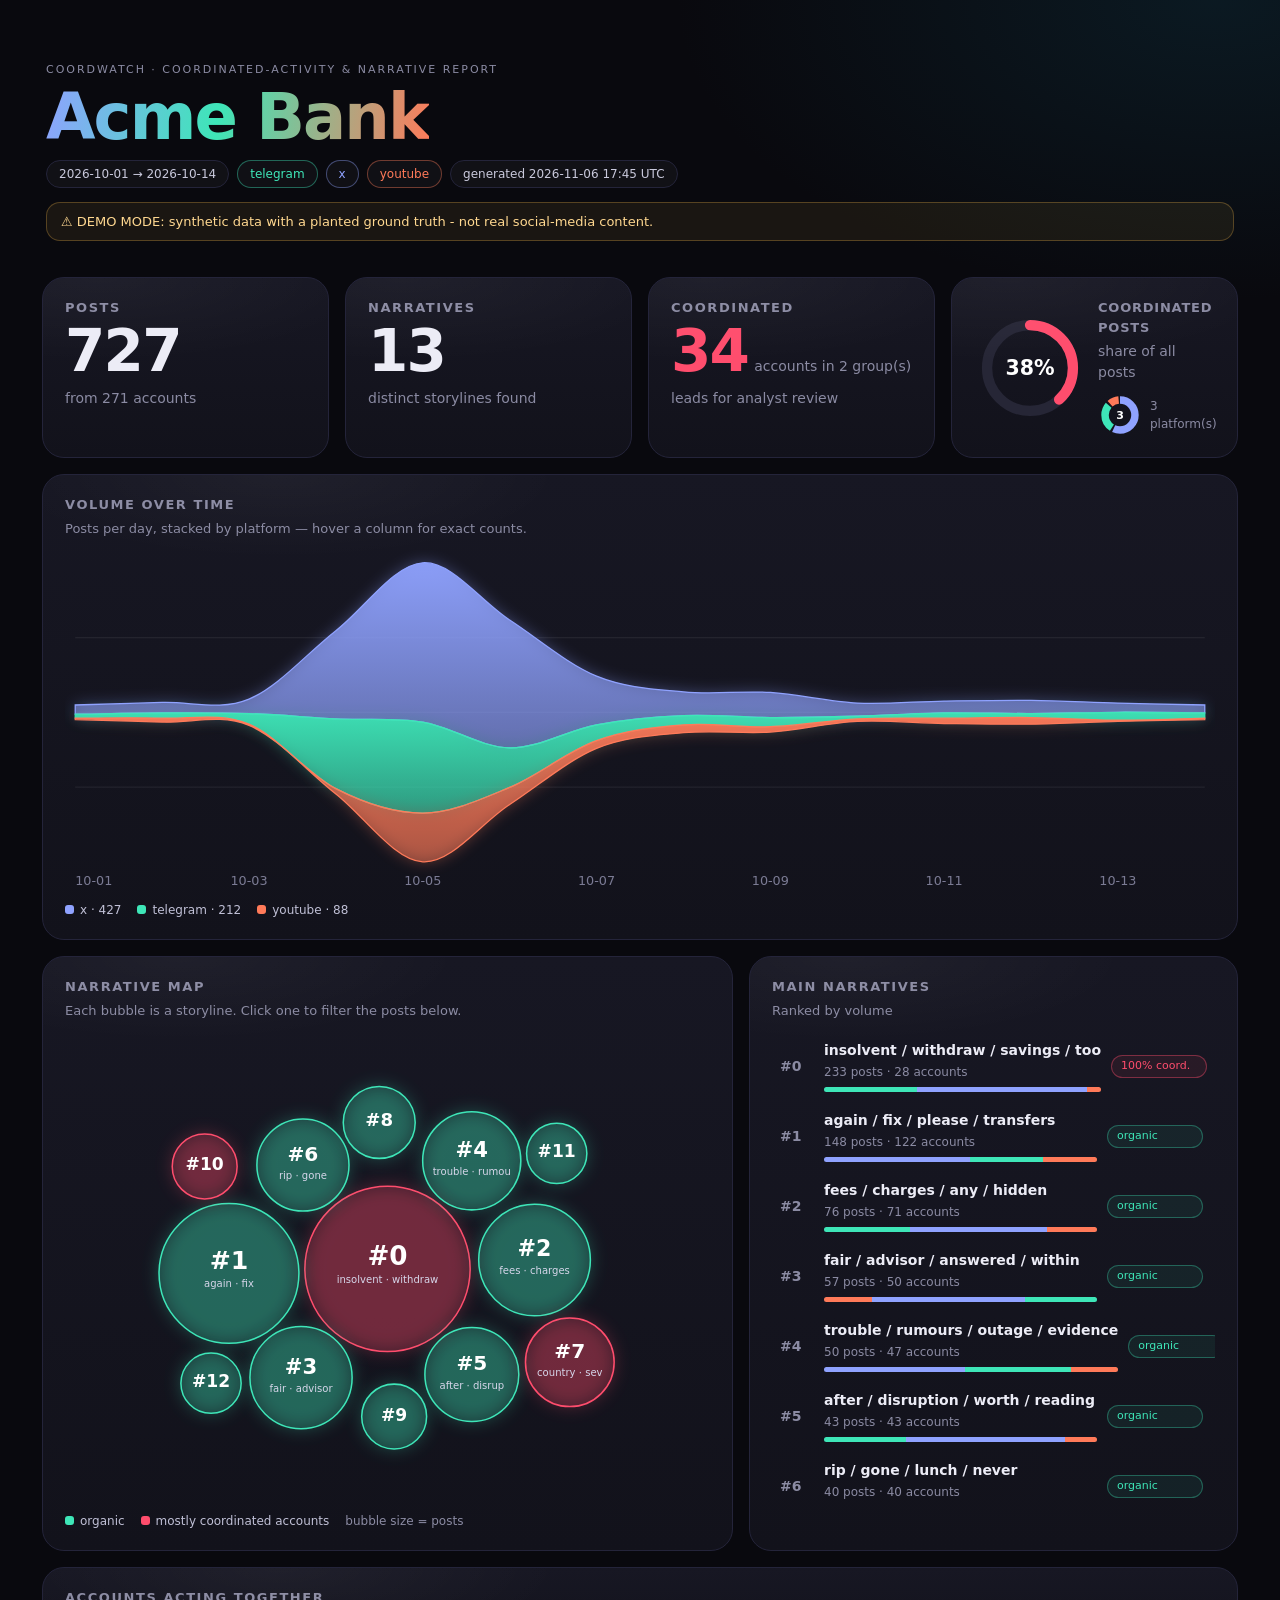
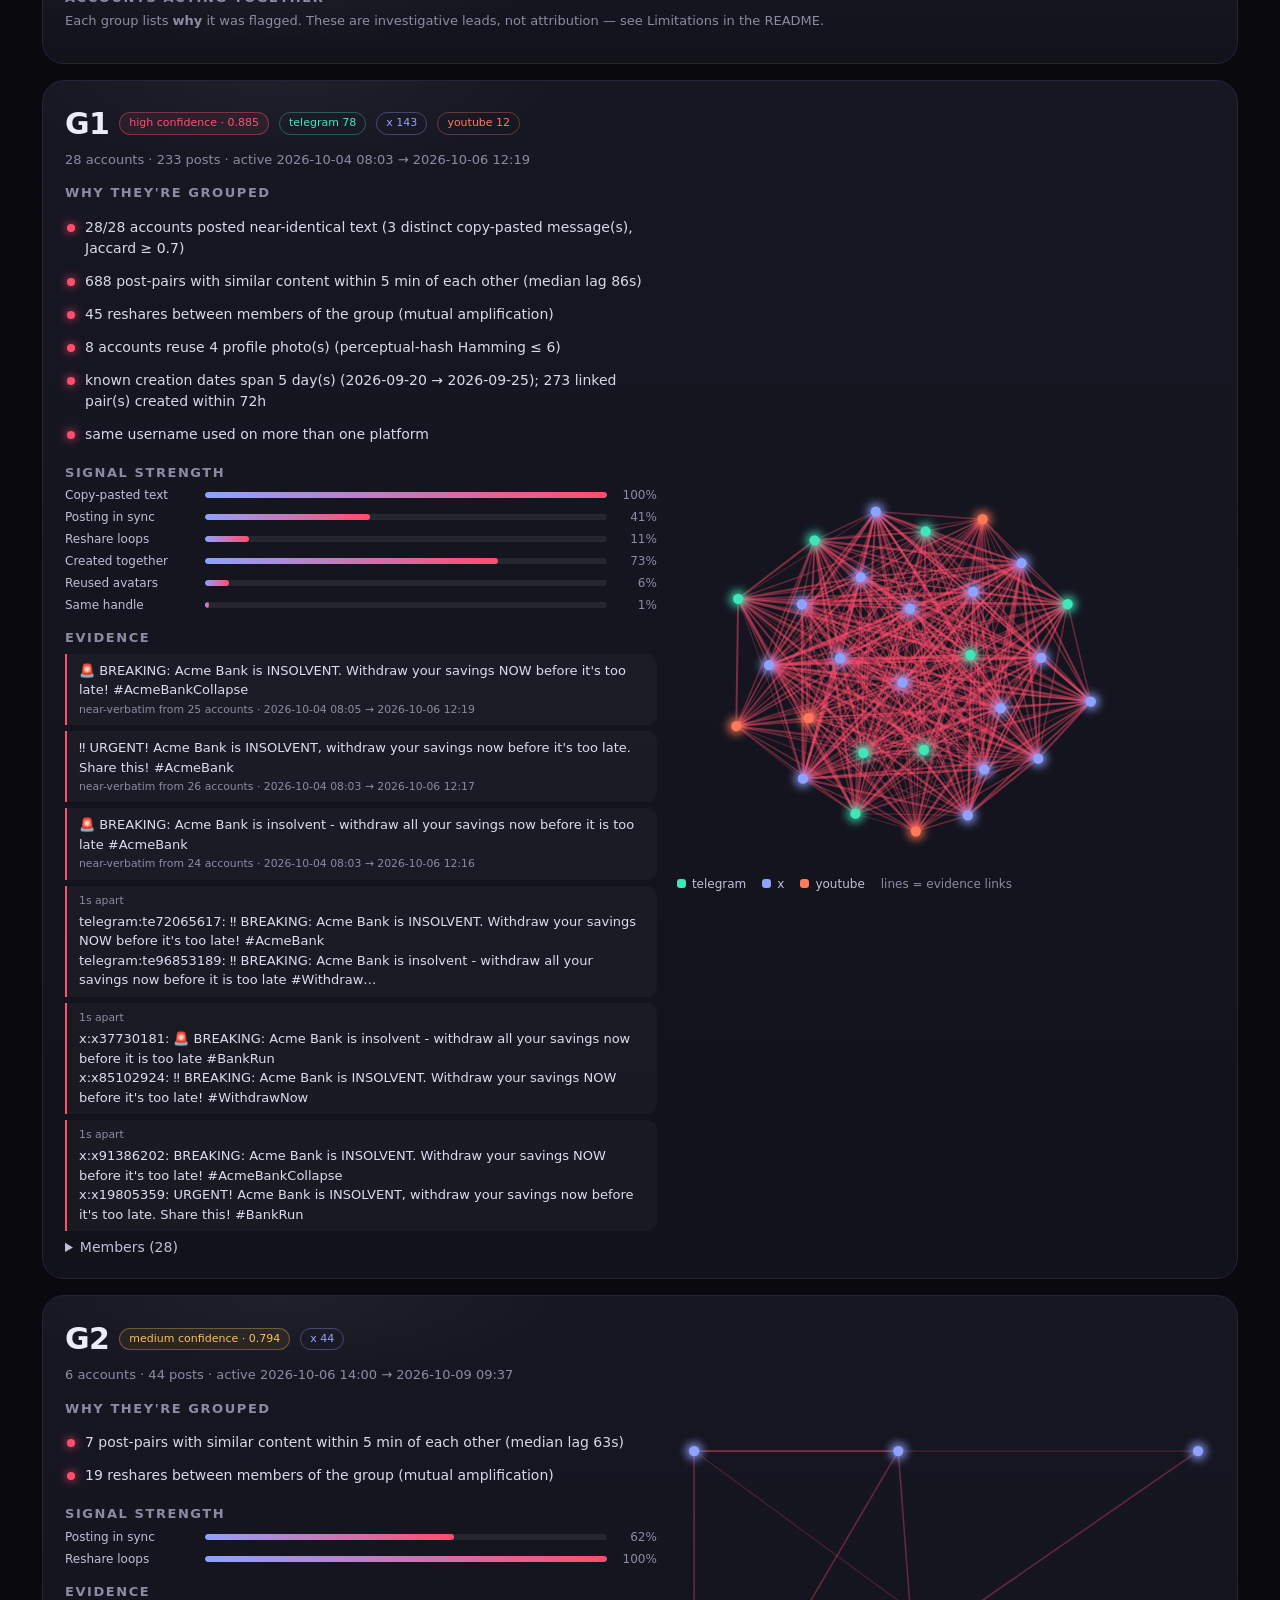
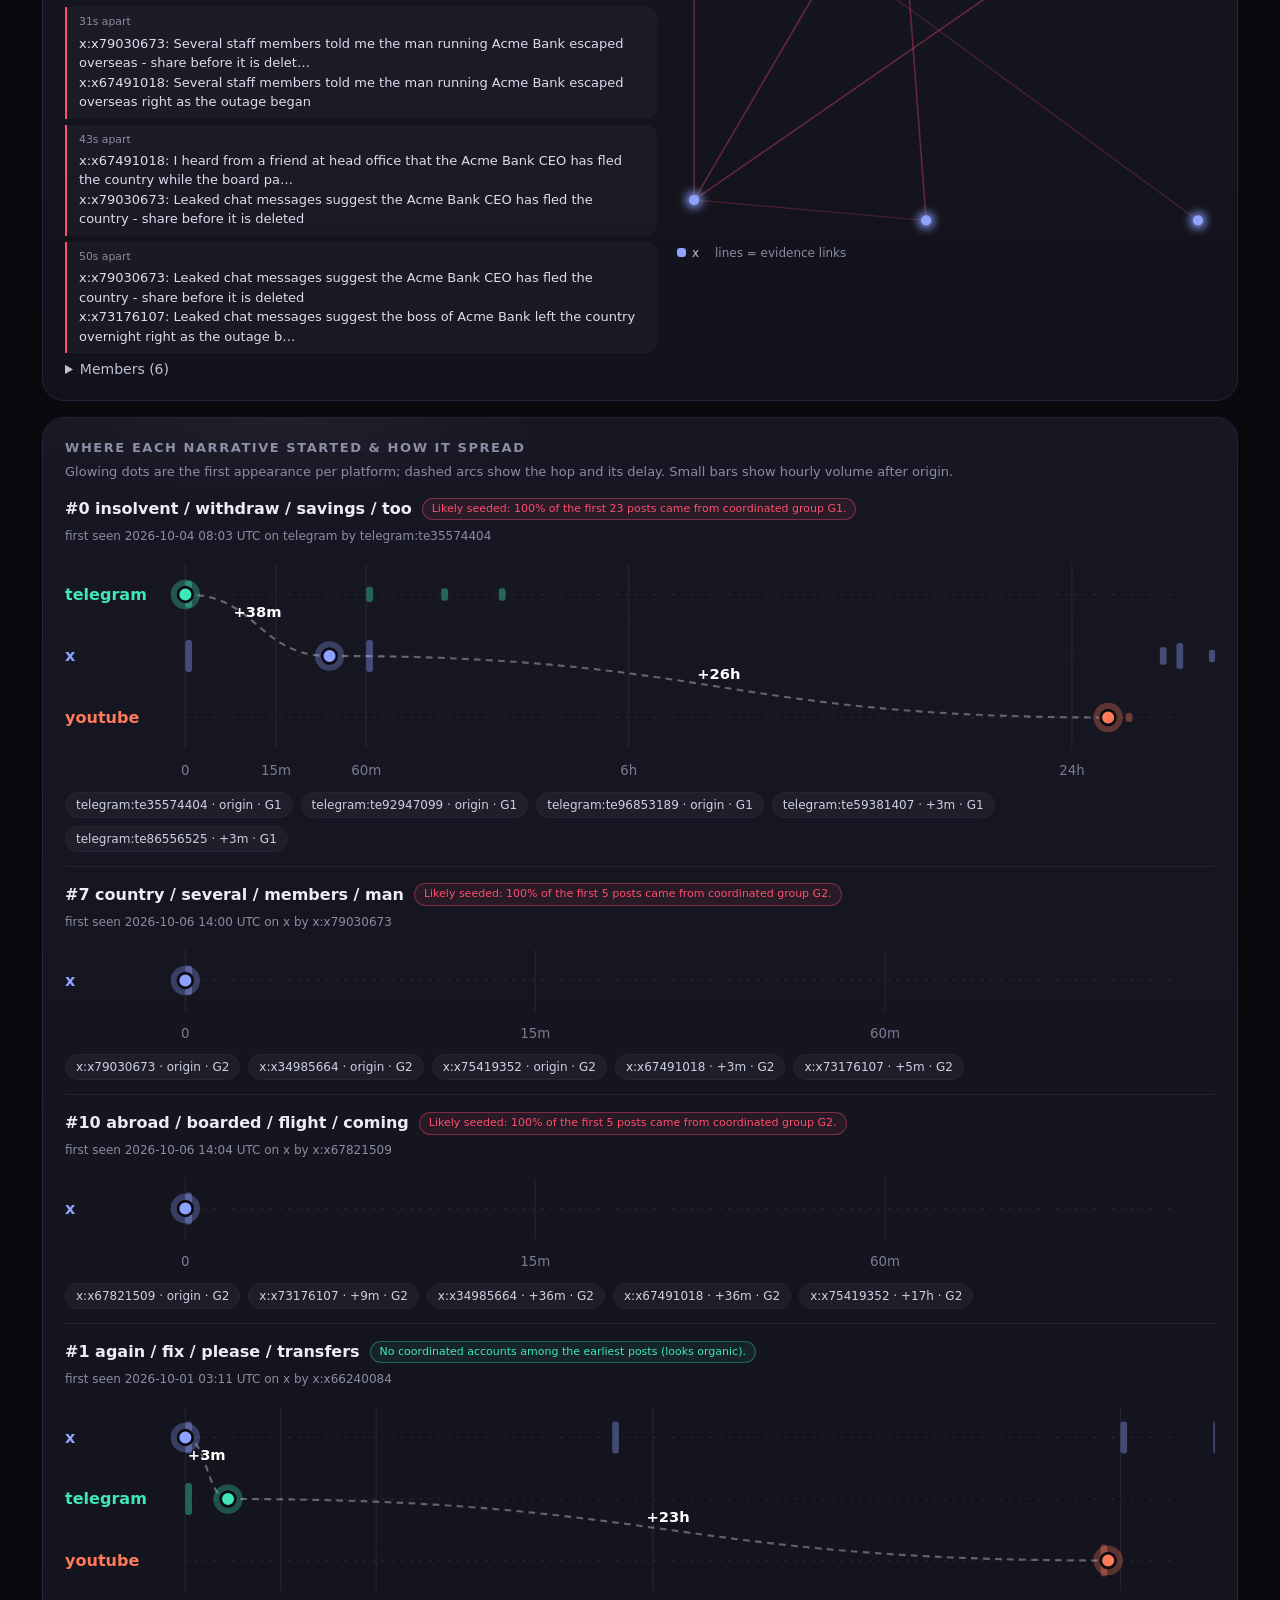
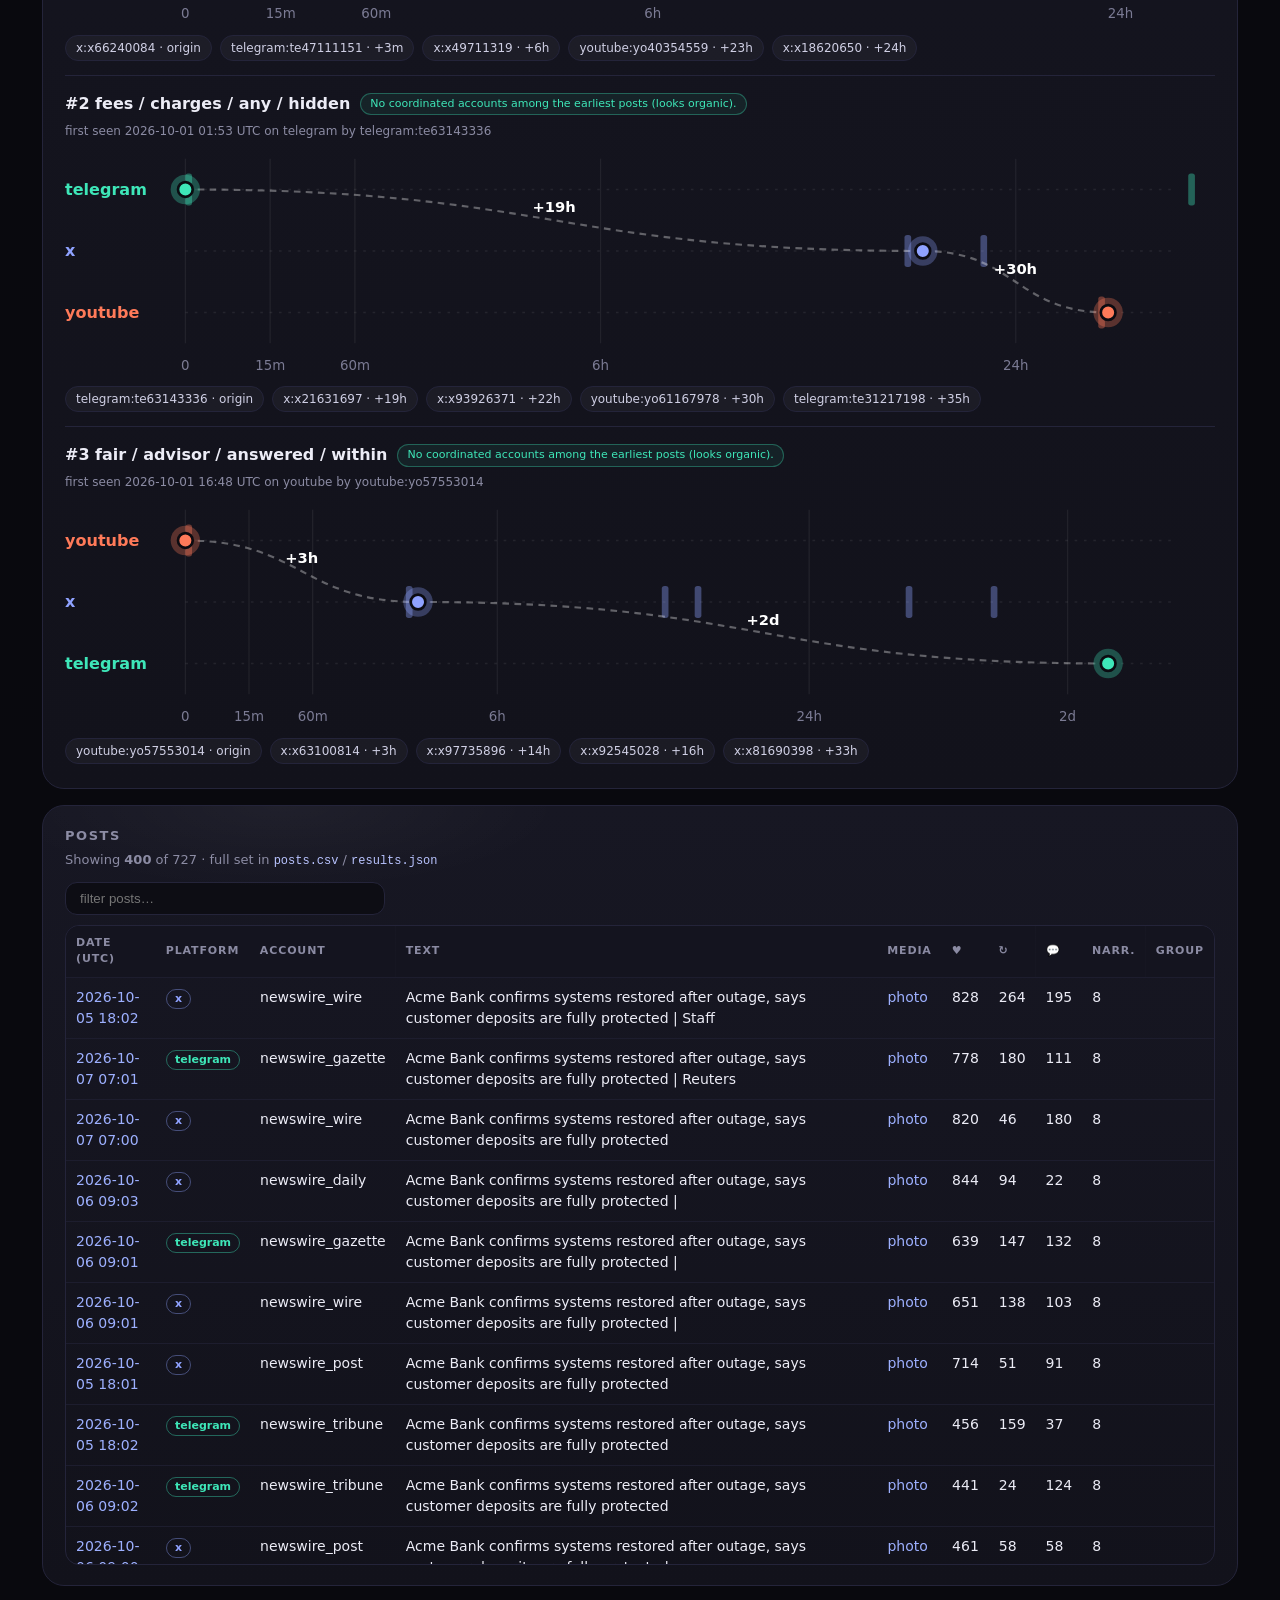
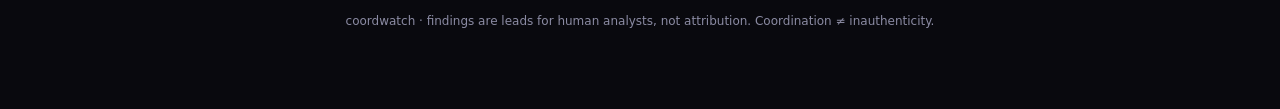
==== out/example/report.html @ 4e796598 "Redesign HTML report as dark bento dashboard Streamgraph volume, clickable narrative bubble map, for" ====
<!doctype html><html lang=en><head><meta charset=utf-8><meta name=viewport content='width=device-width,initial-scale=1'><title>coordwatch · Acme Bank</title><style>
:root{--bg:#09090e;--card:#12121b;--card2:#171723;--line:#24243a;--tx:#ececf6;--mut:#8b8ba3;--hot:#ff4d6d;--ok:#3ee6b8;--warn:#ffc04d}
*{box-sizing:border-box}html{scroll-behavior:smooth}
body{margin:0;background:radial-gradient(1200px 600px at 12% -10%,#2a1b4d55,transparent 60%),radial-gradient(900px 500px at 95% 0%,#0f3a4a55,transparent 60%),var(--bg);color:var(--tx);
font:14px/1.5 Inter,system-ui,Segoe UI,Roboto,sans-serif;-webkit-font-smoothing:antialiased}
main{max-width:1240px;margin:0 auto;padding:28px 22px 80px}
.hero{padding:34px 4px 18px}.eyebrow{letter-spacing:.18em;text-transform:uppercase;font-size:11px;color:var(--mut)}
h1{margin:6px 0 10px;font-size:clamp(34px,6vw,64px);line-height:1.02;letter-spacing:-.03em;font-weight:800}
h1 span{background:linear-gradient(100deg,#8fa2ff 0%,#3ee6b8 45%,#ff7a59 100%);-webkit-background-clip:text;background-clip:text;color:transparent}
.chips{display:flex;gap:8px;flex-wrap:wrap}.chip{border:1px solid var(--line);background:#ffffff08;border-radius:99px;padding:4px 12px;font-size:12px;color:#c9c9dc}
.bento{display:grid;grid-template-columns:repeat(12,1fr);gap:16px;margin-top:18px}
.tile{background:linear-gradient(180deg,var(--card2),var(--card));border:1px solid var(--line);border-radius:22px;padding:20px 22px;position:relative;overflow:hidden;min-width:0}
.tile:before{content:"";position:absolute;inset:0;background:radial-gradient(400px 120px at 20% 0,#ffffff0a,transparent 70%);pointer-events:none}
.s3{grid-column:span 3}.s4{grid-column:span 4}.s5{grid-column:span 5}.s6{grid-column:span 6}.s7{grid-column:span 7}.s8{grid-column:span 8}.s12{grid-column:span 12}
h2{margin:0 0 4px;font-size:13px;letter-spacing:.12em;text-transform:uppercase;color:var(--mut);font-weight:600}
.sub{color:var(--mut);margin:0 0 12px;font-size:13px}
.big{font-size:clamp(38px,5vw,58px);font-weight:800;letter-spacing:-.03em;line-height:1}.big small{font-size:14px;color:var(--mut);font-weight:500;letter-spacing:0;margin-left:6px}
.stat .lbl{color:var(--mut);margin-top:8px}.hot{color:var(--hot)}.ok{color:var(--ok)}
.chart,.spread,.bubbles,.graph{width:100%;height:auto;display:block}.ring{width:112px;flex:none}.donut{width:44px;flex:none}.share{display:flex;gap:12px;align-items:center}.sh-t{min-width:0}.sh-t h2{letter-spacing:.06em}.sh-d{display:flex;align-items:center;gap:8px;margin-top:10px;font-size:12px}.gcard>div:last-child{align-self:center}.ax{font-size:10px;fill:#7b7b94}.grid-l{stroke:#ffffff10}
.layer{transition:opacity .2s}.chart:hover .layer{opacity:.55}.chart .layer:hover{opacity:1}
.legend{display:flex;flex-wrap:wrap;gap:6px 16px;font-size:12px;color:#c0c0d6;margin-top:6px}.legend i{display:inline-block;width:9px;height:9px;border-radius:3px;margin-right:6px}
.muted{color:var(--mut)}.donut-n,.ring-n{fill:#fff;font-weight:800}.donut-n{font-size:26px}.ring-n{font-size:22px}
.ring-arc{animation:draw 1.4s ease-out both}@keyframes draw{from{stroke-dasharray:0 999}to{stroke-dasharray:var(--len) 999}}
.bub{cursor:pointer;outline:none}.bub circle:nth-child(2){transition:fill-opacity .2s}.bub:hover circle:nth-child(2),.bub:focus circle:nth-child(2),.bub.sel circle:nth-child(2){fill-opacity:.4}
.bub-id{fill:#fff;font-weight:800;pointer-events:none}.bub-kw{fill:#d6d6ea;font-size:10px;pointer-events:none}
.nl{display:flex;flex-direction:column;gap:2px;max-height:470px;overflow:auto;padding-right:4px}.nrow{display:grid;grid-template-columns:34px 1fr 96px;gap:10px;align-items:center;padding:8px 8px;border-radius:12px;cursor:pointer}
.nrow:hover,.nrow.sel{background:#ffffff0c}.nrow .i{color:var(--mut);font-weight:700}.nrow b{display:block;font-weight:600;white-space:nowrap;overflow:hidden;text-overflow:ellipsis}
.mix{display:flex;height:5px;border-radius:9px;overflow:hidden;margin-top:5px;background:#ffffff10}.mix i{display:block;height:100%}
.badge{font-size:11px;padding:2px 9px;border-radius:99px;border:1px solid var(--line);white-space:nowrap}.b-hot{color:var(--hot);border-color:#ff4d6d66;background:#ff4d6d14}.b-ok{color:var(--ok);border-color:#3ee6b855;background:#3ee6b812}.b-warn{color:var(--warn);border-color:#ffc04d55;background:#ffc04d12}
.gcard{display:grid;grid-template-columns:1.1fr 1fr;gap:20px}.gcard ul{margin:8px 0 12px;padding:0;list-style:none}.gcard li{padding:6px 0 6px 20px;position:relative;color:#d8d8ea}
.gcard li:before{content:"";position:absolute;left:2px;top:13px;width:8px;height:8px;border-radius:50%;background:var(--hot);box-shadow:0 0 10px var(--hot)}
.gh{display:flex;align-items:center;gap:10px;flex-wrap:wrap;margin-bottom:4px}.gh .gid{font-size:30px;font-weight:800;letter-spacing:-.02em}
.sig{display:grid;grid-template-columns:130px 1fr 40px;gap:10px;align-items:center;font-size:12px;color:#c0c0d6;margin:4px 0}.bar{height:6px;background:#ffffff12;border-radius:9px;overflow:hidden}.bar b{display:block;height:100%;background:linear-gradient(90deg,#8fa2ff,#ff4d6d);border-radius:9px}.sig em{font-style:normal;color:var(--mut);text-align:right}
.q{background:#ffffff08;border-left:2px solid var(--hot);border-radius:0 10px 10px 0;padding:7px 12px;margin:6px 0;font-size:13px;color:#dcdcee;word-break:break-word}.q small{display:block;color:var(--mut);margin-top:2px}
.origin{border-top:1px solid var(--line);padding:16px 0 4px;margin-top:10px}.origin:first-of-type{border-top:0;margin-top:0;padding-top:4px}
.oh{display:flex;gap:10px;align-items:center;flex-wrap:wrap;margin-bottom:6px}.oh b{font-size:16px}
.lane{font-size:12px;font-weight:700}.lane-l{stroke:#ffffff12;stroke-dasharray:2 5}.hop{fill:none;stroke:#ffffff55;stroke-width:1.6;stroke-dasharray:5 4;animation:flow 1.6s linear infinite}@keyframes flow{to{stroke-dashoffset:-18}}
.hop-l{font-size:11px;fill:#fff;font-weight:700}.pulse{animation:pulse 2.2s ease-out infinite;transform-box:fill-box;transform-origin:center}@keyframes pulse{0%{transform:scale(.7);opacity:.6}100%{transform:scale(1.9);opacity:0}}
.fa{display:flex;gap:8px;flex-wrap:wrap;margin-top:6px}.fa a,.fa span{font-size:12px;padding:3px 10px;border-radius:99px;background:#ffffff0a;border:1px solid var(--line);color:#cfcfe4;text-decoration:none}
.tools{display:flex;gap:10px;align-items:center;flex-wrap:wrap;margin:8px 0 10px}
input#f{background:#0d0d14;border:1px solid var(--line);color:var(--tx);padding:8px 14px;border-radius:12px;width:320px;max-width:100%}
.tbl{max-height:640px;overflow:auto;border:1px solid var(--line);border-radius:14px}table{border-collapse:collapse;width:100%}th{position:sticky;top:0;background:#14141f;font-size:11px;color:var(--mut);text-transform:uppercase;letter-spacing:.08em;text-align:left;padding:9px 10px;z-index:1}
td{padding:9px 10px;border-top:1px solid #1d1d2e;vertical-align:top}tr:hover td{background:#ffffff06}a{color:#9db0ff;text-decoration:none}a:hover{text-decoration:underline}
.pl{display:inline-block;padding:1px 8px;border-radius:99px;font-size:11px;font-weight:700;border:1px solid}
.warn{background:#ffc04d12;border:1px solid #ffc04d44;color:#ffd890;border-radius:14px;padding:9px 14px;margin-top:14px;font-size:13px}
details summary{cursor:pointer;color:#c0c0d6}code{color:#b8c3ff;font-size:12px;word-break:break-all}
footer{color:var(--mut);margin-top:26px;font-size:12px;text-align:center}
@media(max-width:960px){.s3,.s4,.s5,.s6,.s7,.s8{grid-column:span 12}.gcard{grid-template-columns:1fr}.s3{grid-column:span 6}}
@media(prefers-reduced-motion:reduce){*{animation:none!important}}
</style></head><body><main><section class=hero><div class=eyebrow>coordwatch · coordinated-activity &amp; narrative report</div><h1><span>Acme Bank</span></h1><div class=chips><span class=chip>2026-10-01 → 2026-10-14</span><span class=chip style='border-color:#3ee6b866;color:#3ee6b8'>telegram</span><span class=chip style='border-color:#8fa2ff66;color:#8fa2ff'>x</span><span class=chip style='border-color:#ff7a5966;color:#ff7a59'>youtube</span><span class=chip>generated 2026-11-06 17:45 UTC</span></div><div class=warn>⚠ DEMO MODE: synthetic data with a planted ground truth - not real social-media content.</div></section><div class=bento><div class='tile s3 stat'><h2>Posts</h2><div class=big data-count=727>727</div><div class=lbl>from 271 accounts</div></div><div class='tile s3 stat'><h2>Narratives</h2><div class=big data-count=13>13</div><div class=lbl>distinct storylines found</div></div><div class='tile s3 stat'><h2>Coordinated</h2><div class='big hot'><span data-count=34>34</span><small>accounts in 2 group(s)</small></div><div class=lbl>leads for analyst review</div></div><div class='tile s3 stat share'><svg viewBox="0 0 120 120" class=ring><circle cx=60.0 cy=60.0 r=46 fill="none" stroke="#262636" stroke-width="11" /><circle cx=60.0 cy=60.0 r=46 fill=none stroke="#ff4d6d" stroke-width=11 stroke-linecap=round stroke-dasharray="110.1 289.0" transform="rotate(-90 60.0 60.0)" class=ring-arc style="--len:110.1"/><text x=60.0 y=68.0 text-anchor=middle class=ring-n>38%</text></svg><div class=sh-t><h2>Coordinated posts</h2><div class=lbl style='margin:0'>share of all posts</div><div class=sh-d><svg viewBox="0 0 44 44" class=donut role=img aria-label="platform mix"><circle cx="22.0" cy="22.0" r="14.96" fill="none" stroke="#8fa2ff" stroke-width="7.48" stroke-dasharray="53.2 94.0" stroke-dashoffset="-0.0" transform="rotate(-90 22.0 22.0)"><title>x: 427</title></circle><circle cx="22.0" cy="22.0" r="14.96" fill="none" stroke="#3ee6b8" stroke-width="7.48" stroke-dasharray="25.4 94.0" stroke-dashoffset="-55.2" transform="rotate(-90 22.0 22.0)"><title>telegram: 212</title></circle><circle cx="22.0" cy="22.0" r="14.96" fill="none" stroke="#ff7a59" stroke-width="7.48" stroke-dasharray="9.4 94.0" stroke-dashoffset="-82.6" transform="rotate(-90 22.0 22.0)"><title>youtube: 88</title></circle><text x="22.0" y="25.5" text-anchor="middle" class="donut-n" style="font-size:11px">3</text></svg><span class=muted>3 platform(s)</span></div></div></div><div class='tile s12'><h2>Volume over time</h2><p class=sub>Posts per day, stacked by platform — hover a column for exact counts.</p><svg viewBox="0 0 900 270" class=chart role=img aria-label="volume over time per platform"><defs><linearGradient id="g_x" x1=0 y1=0 x2=0 y2=1><stop offset=0 stop-color="#8fa2ff" stop-opacity=".95"/><stop offset=1 stop-color="#8fa2ff" stop-opacity=".45"/></linearGradient><linearGradient id="g_telegram" x1=0 y1=0 x2=0 y2=1><stop offset=0 stop-color="#3ee6b8" stop-opacity=".95"/><stop offset=1 stop-color="#3ee6b8" stop-opacity=".45"/></linearGradient><linearGradient id="g_youtube" x1=0 y1=0 x2=0 y2=1><stop offset=0 stop-color="#ff7a59" stop-opacity=".95"/><stop offset=1 stop-color="#ff7a59" stop-opacity=".45"/></linearGradient><filter id="soft" x="-5%" y="-20%" width="110%" height="140%"><feGaussianBlur stdDeviation="6"/></filter></defs><line x1=8 x2=892 y1=68.5 y2=68.5 class=grid-l /><line x1=8 x2=892 y1=127.0 y2=127.0 class=grid-l /><line x1=8 x2=892 y1=185.5 y2=185.5 class=grid-l /><path d="M8.0 128.5 C19.3 128.4 53.3 127.6 76.0 127.5 C98.7 127.4 121.3 127.3 144.0 128.0 C166.7 128.8 189.3 131.0 212.0 132.2 C234.7 133.3 257.3 131.0 280.0 134.7 C302.7 138.5 325.3 154.5 348.0 154.8 C370.7 155.2 393.3 141.0 416.0 136.8 C438.7 132.6 461.3 130.5 484.0 129.6 C506.7 128.6 529.3 131.0 552.0 131.1 C574.7 131.2 597.3 130.7 620.0 130.1 C642.7 129.5 665.3 127.9 688.0 127.5 C710.7 127.2 733.3 128.1 756.0 128.0 C778.7 127.9 801.3 127.1 824.0 127.0 C846.7 126.9 880.7 127.4 892.0 127.5 L892.0 121.3 C880.7 121.1 846.7 120.4 824.0 119.8 C801.3 119.2 778.7 118.0 756.0 117.7 C733.3 117.5 710.7 117.9 688.0 118.2 C665.3 118.6 642.7 120.9 620.0 119.8 C597.3 118.7 574.7 113.0 552.0 111.5 C529.3 110.1 506.7 113.2 484.0 111.0 C461.3 108.9 438.7 108.0 416.0 98.7 C393.3 89.3 370.7 69.6 348.0 54.8 C325.3 40.1 302.7 8.6 280.0 10.0 C257.3 11.4 234.7 45.3 212.0 63.1 C189.3 80.9 166.7 107.3 144.0 116.7 C121.3 126.1 98.7 118.5 76.0 119.3 C53.3 120.0 19.3 121.0 8.0 121.3 Z" fill="#8fa2ff" opacity=".35" filter="url(#soft)"/><path d="M8.0 131.6 C19.3 131.6 53.3 130.9 76.0 131.6 C98.7 132.4 121.3 127.1 144.0 136.3 C166.7 145.5 189.3 175.2 212.0 186.8 C234.7 198.4 257.3 206.0 280.0 205.9 C302.7 205.7 325.3 195.2 348.0 185.8 C370.7 176.3 393.3 157.3 416.0 149.2 C438.7 141.0 461.3 138.6 484.0 136.8 C506.7 135.0 529.3 139.1 552.0 138.3 C574.7 137.6 597.3 133.3 620.0 132.2 C642.7 131.0 665.3 131.8 688.0 131.6 C710.7 131.5 733.3 130.9 756.0 131.1 C778.7 131.4 801.3 133.1 824.0 133.2 C846.7 133.3 880.7 131.9 892.0 131.6 L892.0 127.5 C880.7 127.4 846.7 126.9 824.0 127.0 C801.3 127.1 778.7 127.9 756.0 128.0 C733.3 128.1 710.7 127.2 688.0 127.5 C665.3 127.9 642.7 129.5 620.0 130.1 C597.3 130.7 574.7 131.2 552.0 131.1 C529.3 131.0 506.7 128.6 484.0 129.6 C461.3 130.5 438.7 132.6 416.0 136.8 C393.3 141.0 370.7 155.2 348.0 154.8 C325.3 154.5 302.7 138.5 280.0 134.7 C257.3 131.0 234.7 133.3 212.0 132.2 C189.3 131.0 166.7 128.8 144.0 128.0 C121.3 127.3 98.7 127.4 76.0 127.5 C53.3 127.6 19.3 128.4 8.0 128.5 Z" fill="#3ee6b8" opacity=".35" filter="url(#soft)"/><path d="M8.0 132.7 C19.3 133.0 53.3 134.0 76.0 134.7 C98.7 135.5 121.3 127.9 144.0 137.3 C166.7 146.7 189.3 173.1 212.0 190.9 C234.7 208.7 257.3 242.6 280.0 244.0 C302.7 245.4 325.3 213.9 348.0 199.2 C370.7 184.4 393.3 164.7 416.0 155.3 C438.7 146.0 461.3 145.1 484.0 143.0 C506.7 140.8 529.3 143.9 552.0 142.5 C574.7 141.0 597.3 135.3 620.0 134.2 C642.7 133.1 665.3 135.4 688.0 135.8 C710.7 136.1 733.3 136.5 756.0 136.3 C778.7 136.0 801.3 134.8 824.0 134.2 C846.7 133.6 880.7 132.9 892.0 132.7 L892.0 131.6 C880.7 131.9 846.7 133.3 824.0 133.2 C801.3 133.1 778.7 131.4 756.0 131.1 C733.3 130.9 710.7 131.5 688.0 131.6 C665.3 131.8 642.7 131.0 620.0 132.2 C597.3 133.3 574.7 137.6 552.0 138.3 C529.3 139.1 506.7 135.0 484.0 136.8 C461.3 138.6 438.7 141.0 416.0 149.2 C393.3 157.3 370.7 176.3 348.0 185.8 C325.3 195.2 302.7 205.7 280.0 205.9 C257.3 206.0 234.7 198.4 212.0 186.8 C189.3 175.2 166.7 145.5 144.0 136.3 C121.3 127.1 98.7 132.4 76.0 131.6 C53.3 130.9 19.3 131.6 8.0 131.6 Z" fill="#ff7a59" opacity=".35" filter="url(#soft)"/><path d="M8.0 128.5 C19.3 128.4 53.3 127.6 76.0 127.5 C98.7 127.4 121.3 127.3 144.0 128.0 C166.7 128.8 189.3 131.0 212.0 132.2 C234.7 133.3 257.3 131.0 280.0 134.7 C302.7 138.5 325.3 154.5 348.0 154.8 C370.7 155.2 393.3 141.0 416.0 136.8 C438.7 132.6 461.3 130.5 484.0 129.6 C506.7 128.6 529.3 131.0 552.0 131.1 C574.7 131.2 597.3 130.7 620.0 130.1 C642.7 129.5 665.3 127.9 688.0 127.5 C710.7 127.2 733.3 128.1 756.0 128.0 C778.7 127.9 801.3 127.1 824.0 127.0 C846.7 126.9 880.7 127.4 892.0 127.5 L892.0 121.3 C880.7 121.1 846.7 120.4 824.0 119.8 C801.3 119.2 778.7 118.0 756.0 117.7 C733.3 117.5 710.7 117.9 688.0 118.2 C665.3 118.6 642.7 120.9 620.0 119.8 C597.3 118.7 574.7 113.0 552.0 111.5 C529.3 110.1 506.7 113.2 484.0 111.0 C461.3 108.9 438.7 108.0 416.0 98.7 C393.3 89.3 370.7 69.6 348.0 54.8 C325.3 40.1 302.7 8.6 280.0 10.0 C257.3 11.4 234.7 45.3 212.0 63.1 C189.3 80.9 166.7 107.3 144.0 116.7 C121.3 126.1 98.7 118.5 76.0 119.3 C53.3 120.0 19.3 121.0 8.0 121.3 Z" fill="url(#g_x)" stroke="#8fa2ff" stroke-width="1" class=layer data-p="x"><title>x</title></path><path d="M8.0 131.6 C19.3 131.6 53.3 130.9 76.0 131.6 C98.7 132.4 121.3 127.1 144.0 136.3 C166.7 145.5 189.3 175.2 212.0 186.8 C234.7 198.4 257.3 206.0 280.0 205.9 C302.7 205.7 325.3 195.2 348.0 185.8 C370.7 176.3 393.3 157.3 416.0 149.2 C438.7 141.0 461.3 138.6 484.0 136.8 C506.7 135.0 529.3 139.1 552.0 138.3 C574.7 137.6 597.3 133.3 620.0 132.2 C642.7 131.0 665.3 131.8 688.0 131.6 C710.7 131.5 733.3 130.9 756.0 131.1 C778.7 131.4 801.3 133.1 824.0 133.2 C846.7 133.3 880.7 131.9 892.0 131.6 L892.0 127.5 C880.7 127.4 846.7 126.9 824.0 127.0 C801.3 127.1 778.7 127.9 756.0 128.0 C733.3 128.1 710.7 127.2 688.0 127.5 C665.3 127.9 642.7 129.5 620.0 130.1 C597.3 130.7 574.7 131.2 552.0 131.1 C529.3 131.0 506.7 128.6 484.0 129.6 C461.3 130.5 438.7 132.6 416.0 136.8 C393.3 141.0 370.7 155.2 348.0 154.8 C325.3 154.5 302.7 138.5 280.0 134.7 C257.3 131.0 234.7 133.3 212.0 132.2 C189.3 131.0 166.7 128.8 144.0 128.0 C121.3 127.3 98.7 127.4 76.0 127.5 C53.3 127.6 19.3 128.4 8.0 128.5 Z" fill="url(#g_telegram)" stroke="#3ee6b8" stroke-width="1" class=layer data-p="telegram"><title>telegram</title></path><path d="M8.0 132.7 C19.3 133.0 53.3 134.0 76.0 134.7 C98.7 135.5 121.3 127.9 144.0 137.3 C166.7 146.7 189.3 173.1 212.0 190.9 C234.7 208.7 257.3 242.6 280.0 244.0 C302.7 245.4 325.3 213.9 348.0 199.2 C370.7 184.4 393.3 164.7 416.0 155.3 C438.7 146.0 461.3 145.1 484.0 143.0 C506.7 140.8 529.3 143.9 552.0 142.5 C574.7 141.0 597.3 135.3 620.0 134.2 C642.7 133.1 665.3 135.4 688.0 135.8 C710.7 136.1 733.3 136.5 756.0 136.3 C778.7 136.0 801.3 134.8 824.0 134.2 C846.7 133.6 880.7 132.9 892.0 132.7 L892.0 131.6 C880.7 131.9 846.7 133.3 824.0 133.2 C801.3 133.1 778.7 131.4 756.0 131.1 C733.3 130.9 710.7 131.5 688.0 131.6 C665.3 131.8 642.7 131.0 620.0 132.2 C597.3 133.3 574.7 137.6 552.0 138.3 C529.3 139.1 506.7 135.0 484.0 136.8 C461.3 138.6 438.7 141.0 416.0 149.2 C393.3 157.3 370.7 176.3 348.0 185.8 C325.3 195.2 302.7 205.7 280.0 205.9 C257.3 206.0 234.7 198.4 212.0 186.8 C189.3 175.2 166.7 145.5 144.0 136.3 C121.3 127.1 98.7 132.4 76.0 131.6 C53.3 130.9 19.3 131.6 8.0 131.6 Z" fill="url(#g_youtube)" stroke="#ff7a59" stroke-width="1" class=layer data-p="youtube"><title>youtube</title></path><rect x=-23.6 y=0 width=63.1 height=244 fill="transparent" class=hit><title>10-01: x 7, telegram 3, youtube 1 (total 11)</title></rect><text x=8.0 y=262 class=ax text-anchor=start>10-01</text><rect x=44.4 y=0 width=63.1 height=244 fill="transparent" class=hit><title>10-02: x 8, telegram 4, youtube 3 (total 15)</title></rect><rect x=112.4 y=0 width=63.1 height=244 fill="transparent" class=hit><title>10-03: x 11, telegram 8, youtube 1 (total 20)</title></rect><text x=144.0 y=262 class=ax text-anchor=middle>10-03</text><rect x=180.4 y=0 width=63.1 height=244 fill="transparent" class=hit><title>10-04: x 67, telegram 53, youtube 4 (total 124)</title></rect><rect x=248.4 y=0 width=63.1 height=244 fill="transparent" class=hit><title>10-05: x 121, telegram 69, youtube 37 (total 227)</title></rect><text x=280.0 y=262 class=ax text-anchor=middle>10-05</text><rect x=316.4 y=0 width=63.1 height=244 fill="transparent" class=hit><title>10-06: x 97, telegram 30, youtube 13 (total 140)</title></rect><rect x=384.4 y=0 width=63.1 height=244 fill="transparent" class=hit><title>10-07: x 37, telegram 12, youtube 6 (total 55)</title></rect><text x=416.0 y=262 class=ax text-anchor=middle>10-07</text><rect x=452.4 y=0 width=63.1 height=244 fill="transparent" class=hit><title>10-08: x 18, telegram 7, youtube 6 (total 31)</title></rect><rect x=520.4 y=0 width=63.1 height=244 fill="transparent" class=hit><title>10-09: x 19, telegram 7, youtube 4 (total 30)</title></rect><text x=552.0 y=262 class=ax text-anchor=middle>10-09</text><rect x=588.4 y=0 width=63.1 height=244 fill="transparent" class=hit><title>10-10: x 10, telegram 2, youtube 2 (total 14)</title></rect><rect x=656.4 y=0 width=63.1 height=244 fill="transparent" class=hit><title>10-11: x 9, telegram 4, youtube 4 (total 17)</title></rect><text x=688.0 y=262 class=ax text-anchor=middle>10-11</text><rect x=724.4 y=0 width=63.1 height=244 fill="transparent" class=hit><title>10-12: x 10, telegram 3, youtube 5 (total 18)</title></rect><rect x=792.4 y=0 width=63.1 height=244 fill="transparent" class=hit><title>10-13: x 7, telegram 6, youtube 1 (total 14)</title></rect><text x=824.0 y=262 class=ax text-anchor=middle>10-13</text><rect x=860.4 y=0 width=63.1 height=244 fill="transparent" class=hit><title>10-14: x 6, telegram 4, youtube 1 (total 11)</title></rect></svg><div class=legend><span><i style="background:#8fa2ff"></i>x · 427</span><span><i style="background:#3ee6b8"></i>telegram · 212</span><span><i style="background:#ff7a59"></i>youtube · 88</span></div></div><div class='tile s7'><h2>Narrative map</h2><p class=sub>Each bubble is a storyline. Click one to filter the posts below.</p><svg viewBox="0 0 640 470" class=bubbles role=img aria-label="narrative bubble map"><defs><filter id=bglow x="-30%" y="-30%" width="160%" height="160%"><feGaussianBlur stdDeviation="9"/></filter></defs><g class=bub data-n="0" tabindex=0 role=button aria-label="#0 insolvent / withdraw / savings / too — 233 posts, 28 accounts, 100% from coordinated accounts. Click to filter posts."><title>#0 insolvent / withdraw / savings / too — 233 posts, 28 accounts, 100% from coordinated accounts. Click to filter posts.</title><circle cx=320.0 cy=235.0 r=82.0 fill="#ff4d6d" opacity=".28" filter="url(#bglow)"/><circle cx=320.0 cy=235.0 r=82.0 fill="#ff4d6d" fill-opacity=".16" stroke="#ff4d6d" stroke-width="1.5"/><text x=320.0 y=231.0 text-anchor=middle class=bub-id style="font-size:26px">#0</text><text x=320.0 y=249.0 text-anchor=middle class=bub-kw>insolvent · withdraw</text></g><g class=bub data-n="1" tabindex=0 role=button aria-label="#1 again / fix / please / transfers — 148 posts, 122 accounts, 0% from coordinated accounts. Click to filter posts."><title>#1 again / fix / please / transfers — 148 posts, 122 accounts, 0% from coordinated accounts. Click to filter posts.</title><circle cx=162.7 cy=239.5 r=69.4 fill="#3ee6b8" opacity=".28" filter="url(#bglow)"/><circle cx=162.7 cy=239.5 r=69.4 fill="#3ee6b8" fill-opacity=".16" stroke="#3ee6b8" stroke-width="1.5"/><text x=162.7 y=235.5 text-anchor=middle class=bub-id style="font-size:25px">#1</text><text x=162.7 y=253.5 text-anchor=middle class=bub-kw>again · fix</text></g><g class=bub data-n="2" tabindex=0 role=button aria-label="#2 fees / charges / any / hidden — 76 posts, 71 accounts, 0% from coordinated accounts. Click to filter posts."><title>#2 fees / charges / any / hidden — 76 posts, 71 accounts, 0% from coordinated accounts. Click to filter posts.</title><circle cx=465.9 cy=226.2 r=55.4 fill="#3ee6b8" opacity=".28" filter="url(#bglow)"/><circle cx=465.9 cy=226.2 r=55.4 fill="#3ee6b8" fill-opacity=".16" stroke="#3ee6b8" stroke-width="1.5"/><text x=465.9 y=222.2 text-anchor=middle class=bub-id style="font-size:22px">#2</text><text x=465.9 y=240.2 text-anchor=middle class=bub-kw>fees · charges</text></g><g class=bub data-n="3" tabindex=0 role=button aria-label="#3 fair / advisor / answered / within — 57 posts, 50 accounts, 0% from coordinated accounts. Click to filter posts."><title>#3 fair / advisor / answered / within — 57 posts, 50 accounts, 0% from coordinated accounts. Click to filter posts.</title><circle cx=234.2 cy=342.9 r=50.7 fill="#3ee6b8" opacity=".28" filter="url(#bglow)"/><circle cx=234.2 cy=342.9 r=50.7 fill="#3ee6b8" fill-opacity=".16" stroke="#3ee6b8" stroke-width="1.5"/><text x=234.2 y=338.9 text-anchor=middle class=bub-id style="font-size:21px">#3</text><text x=234.2 y=356.9 text-anchor=middle class=bub-kw>fair · advisor</text></g><g class=bub data-n="4" tabindex=0 role=button aria-label="#4 trouble / rumours / outage / evidence — 50 posts, 47 accounts, 0% from coordinated accounts. Click to filter posts."><title>#4 trouble / rumours / outage / evidence — 50 posts, 47 accounts, 0% from coordinated accounts. Click to filter posts.</title><circle cx=403.6 cy=127.8 r=48.7 fill="#3ee6b8" opacity=".28" filter="url(#bglow)"/><circle cx=403.6 cy=127.8 r=48.7 fill="#3ee6b8" fill-opacity=".16" stroke="#3ee6b8" stroke-width="1.5"/><text x=403.6 y=123.8 text-anchor=middle class=bub-id style="font-size:21px">#4</text><text x=403.6 y=141.8 text-anchor=middle class=bub-kw>trouble · rumou</text></g><g class=bub data-n="5" tabindex=0 role=button aria-label="#5 after / disruption / worth / reading — 43 posts, 43 accounts, 0% from coordinated accounts. Click to filter posts."><title>#5 after / disruption / worth / reading — 43 posts, 43 accounts, 0% from coordinated accounts. Click to filter posts.</title><circle cx=403.7 cy=339.8 r=46.6 fill="#3ee6b8" opacity=".28" filter="url(#bglow)"/><circle cx=403.7 cy=339.8 r=46.6 fill="#3ee6b8" fill-opacity=".16" stroke="#3ee6b8" stroke-width="1.5"/><text x=403.7 y=335.8 text-anchor=middle class=bub-id style="font-size:20px">#5</text><text x=403.7 y=353.8 text-anchor=middle class=bub-kw>after · disrup</text></g><g class=bub data-n="6" tabindex=0 role=button aria-label="#6 rip / gone / lunch / never — 40 posts, 40 accounts, 0% from coordinated accounts. Click to filter posts."><title>#6 rip / gone / lunch / never — 40 posts, 40 accounts, 0% from coordinated accounts. Click to filter posts.</title><circle cx=236.1 cy=132.0 r=45.7 fill="#3ee6b8" opacity=".28" filter="url(#bglow)"/><circle cx=236.1 cy=132.0 r=45.7 fill="#3ee6b8" fill-opacity=".16" stroke="#3ee6b8" stroke-width="1.5"/><text x=236.1 y=128.0 text-anchor=middle class=bub-id style="font-size:20px">#6</text><text x=236.1 y=146.0 text-anchor=middle class=bub-kw>rip · gone</text></g><g class=bub data-n="7" tabindex=0 role=button aria-label="#7 country / several / members / man — 35 posts, 6 accounts, 100% from coordinated accounts. Click to filter posts."><title>#7 country / several / members / man — 35 posts, 6 accounts, 100% from coordinated accounts. Click to filter posts.</title><circle cx=500.9 cy=327.7 r=44.0 fill="#ff4d6d" opacity=".28" filter="url(#bglow)"/><circle cx=500.9 cy=327.7 r=44.0 fill="#ff4d6d" fill-opacity=".16" stroke="#ff4d6d" stroke-width="1.5"/><text x=500.9 y=323.7 text-anchor=middle class=bub-id style="font-size:20px">#7</text><text x=500.9 y=341.7 text-anchor=middle class=bub-kw>country · sev</text></g><g class=bub data-n="8" tabindex=0 role=button aria-label="#8 confirms / systems / protected / deposits — 15 posts, 5 accounts, 0% from coordinated accounts. Click to filter posts."><title>#8 confirms / systems / protected / deposits — 15 posts, 5 accounts, 0% from coordinated accounts. Click to filter posts.</title><circle cx=311.8 cy=89.7 r=35.7 fill="#3ee6b8" opacity=".28" filter="url(#bglow)"/><circle cx=311.8 cy=89.7 r=35.7 fill="#3ee6b8" fill-opacity=".16" stroke="#3ee6b8" stroke-width="1.5"/><text x=311.8 y=93.7 text-anchor=middle class=bub-id style="font-size:18px">#8</text></g><g class=bub data-n="9" tabindex=0 role=button aria-label="#9 overreacting / fundamentals / fine / look — 9 posts, 9 accounts, 0% from coordinated accounts. Click to filter posts."><title>#9 overreacting / fundamentals / fine / look — 9 posts, 9 accounts, 0% from coordinated accounts. Click to filter posts.</title><circle cx=326.6 cy=381.6 r=32.2 fill="#3ee6b8" opacity=".28" filter="url(#bglow)"/><circle cx=326.6 cy=381.6 r=32.2 fill="#3ee6b8" fill-opacity=".16" stroke="#3ee6b8" stroke-width="1.5"/><text x=326.6 y=385.6 text-anchor=middle class=bub-id style="font-size:17px">#9</text></g><g class=bub data-n="10" tabindex=0 role=button aria-label="#10 abroad / boarded / flight / coming — 9 posts, 5 accounts, 100% from coordinated accounts. Click to filter posts."><title>#10 abroad / boarded / flight / coming — 9 posts, 5 accounts, 100% from coordinated accounts. Click to filter posts.</title><circle cx=138.6 cy=133.4 r=32.2 fill="#ff4d6d" opacity=".28" filter="url(#bglow)"/><circle cx=138.6 cy=133.4 r=32.2 fill="#ff4d6d" fill-opacity=".16" stroke="#ff4d6d" stroke-width="1.5"/><text x=138.6 y=137.4 text-anchor=middle class=bub-id style="font-size:17px">#10</text></g><g class=bub data-n="11" tabindex=0 role=button aria-label="#11 quarterly / results / looks / fine — 6 posts, 2 accounts, 0% from coordinated accounts. Click to filter posts."><title>#11 quarterly / results / looks / fine — 6 posts, 2 accounts, 0% from coordinated accounts. Click to filter posts.</title><circle cx=487.9 cy=120.5 r=29.9 fill="#3ee6b8" opacity=".28" filter="url(#bglow)"/><circle cx=487.9 cy=120.5 r=29.9 fill="#3ee6b8" fill-opacity=".16" stroke="#3ee6b8" stroke-width="1.5"/><text x=487.9 y=124.5 text-anchor=middle class=bub-id style="font-size:17px">#11</text></g><g class=bub data-n="12" tabindex=0 role=button aria-label="#12 finally / fixed / problem / update — 6 posts, 2 accounts, 0% from coordinated accounts. Click to filter posts."><title>#12 finally / fixed / problem / update — 6 posts, 2 accounts, 0% from coordinated accounts. Click to filter posts.</title><circle cx=144.9 cy=348.5 r=29.9 fill="#3ee6b8" opacity=".28" filter="url(#bglow)"/><circle cx=144.9 cy=348.5 r=29.9 fill="#3ee6b8" fill-opacity=".16" stroke="#3ee6b8" stroke-width="1.5"/><text x=144.9 y=352.5 text-anchor=middle class=bub-id style="font-size:17px">#12</text></g></svg><div class=legend><span><i style='background:#3ee6b8'></i>organic</span><span><i style='background:#ff4d6d'></i>mostly coordinated accounts</span><span class=muted>bubble size = posts</span></div></div><div class='tile s5'><h2>Main narratives</h2><p class=sub>Ranked by volume</p><div class=nl><div class=nrow data-n='0' title='Click to filter posts'><span class=i>#0</span><div><b>insolvent / withdraw / savings / too</b><span class=muted style='font-size:12px'>233 posts · 28 accounts</span><div class=mix><i style='width:33.5%;background:#3ee6b8' title='telegram 78'></i><i style='width:61.4%;background:#8fa2ff' title='x 143'></i><i style='width:5.2%;background:#ff7a59' title='youtube 12'></i></div></div><span class='badge b-hot'>100% coord.</span></div><div class=nrow data-n='1' title='Click to filter posts'><span class=i>#1</span><div><b>again / fix / please / transfers</b><span class=muted style='font-size:12px'>148 posts · 122 accounts</span><div class=mix><i style='width:53.4%;background:#8fa2ff' title='x 79'></i><i style='width:27.0%;background:#3ee6b8' title='telegram 40'></i><i style='width:19.6%;background:#ff7a59' title='youtube 29'></i></div></div><span class='badge b-ok'>organic</span></div><div class=nrow data-n='2' title='Click to filter posts'><span class=i>#2</span><div><b>fees / charges / any / hidden</b><span class=muted style='font-size:12px'>76 posts · 71 accounts</span><div class=mix><i style='width:31.6%;background:#3ee6b8' title='telegram 24'></i><i style='width:50.0%;background:#8fa2ff' title='x 38'></i><i style='width:18.4%;background:#ff7a59' title='youtube 14'></i></div></div><span class='badge b-ok'>organic</span></div><div class=nrow data-n='3' title='Click to filter posts'><span class=i>#3</span><div><b>fair / advisor / answered / within</b><span class=muted style='font-size:12px'>57 posts · 50 accounts</span><div class=mix><i style='width:17.5%;background:#ff7a59' title='youtube 10'></i><i style='width:56.1%;background:#8fa2ff' title='x 32'></i><i style='width:26.3%;background:#3ee6b8' title='telegram 15'></i></div></div><span class='badge b-ok'>organic</span></div><div class=nrow data-n='4' title='Click to filter posts'><span class=i>#4</span><div><b>trouble / rumours / outage / evidence</b><span class=muted style='font-size:12px'>50 posts · 47 accounts</span><div class=mix><i style='width:48.0%;background:#8fa2ff' title='x 24'></i><i style='width:36.0%;background:#3ee6b8' title='telegram 18'></i><i style='width:16.0%;background:#ff7a59' title='youtube 8'></i></div></div><span class='badge b-ok'>organic</span></div><div class=nrow data-n='5' title='Click to filter posts'><span class=i>#5</span><div><b>after / disruption / worth / reading</b><span class=muted style='font-size:12px'>43 posts · 43 accounts</span><div class=mix><i style='width:30.2%;background:#3ee6b8' title='telegram 13'></i><i style='width:58.1%;background:#8fa2ff' title='x 25'></i><i style='width:11.6%;background:#ff7a59' title='youtube 5'></i></div></div><span class='badge b-ok'>organic</span></div><div class=nrow data-n='6' title='Click to filter posts'><span class=i>#6</span><div><b>rip / gone / lunch / never</b><span class=muted style='font-size:12px'>40 posts · 40 accounts</span><div class=mix><i style='width:22.5%;background:#ff7a59' title='youtube 9'></i><i style='width:35.0%;background:#3ee6b8' title='telegram 14'></i><i style='width:42.5%;background:#8fa2ff' title='x 17'></i></div></div><span class='badge b-ok'>organic</span></div><div class=nrow data-n='7' title='Click to filter posts'><span class=i>#7</span><div><b>country / several / members / man</b><span class=muted style='font-size:12px'>35 posts · 6 accounts</span><div class=mix><i style='width:100.0%;background:#8fa2ff' title='x 35'></i></div></div><span class='badge b-hot'>100% coord.</span></div><div class=nrow data-n='8' title='Click to filter posts'><span class=i>#8</span><div><b>confirms / systems / protected / deposits</b><span class=muted style='font-size:12px'>15 posts · 5 accounts</span><div class=mix><i style='width:60.0%;background:#8fa2ff' title='x 9'></i><i style='width:40.0%;background:#3ee6b8' title='telegram 6'></i></div></div><span class='badge b-ok'>organic</span></div><div class=nrow data-n='9' title='Click to filter posts'><span class=i>#9</span><div><b>overreacting / fundamentals / fine / look</b><span class=muted style='font-size:12px'>9 posts · 9 accounts</span><div class=mix><i style='width:44.4%;background:#8fa2ff' title='x 4'></i><i style='width:11.1%;background:#ff7a59' title='youtube 1'></i><i style='width:44.4%;background:#3ee6b8' title='telegram 4'></i></div></div><span class='badge b-ok'>organic</span></div><div class=nrow data-n='10' title='Click to filter posts'><span class=i>#10</span><div><b>abroad / boarded / flight / coming</b><span class=muted style='font-size:12px'>9 posts · 5 accounts</span><div class=mix><i style='width:100.0%;background:#8fa2ff' title='x 9'></i></div></div><span class='badge b-hot'>100% coord.</span></div><div class=nrow data-n='11' title='Click to filter posts'><span class=i>#11</span><div><b>quarterly / results / looks / fine</b><span class=muted style='font-size:12px'>6 posts · 2 accounts</span><div class=mix><i style='width:100.0%;background:#8fa2ff' title='x 6'></i></div></div><span class='badge b-ok'>organic</span></div><div class=nrow data-n='12' title='Click to filter posts'><span class=i>#12</span><div><b>finally / fixed / problem / update</b><span class=muted style='font-size:12px'>6 posts · 2 accounts</span><div class=mix><i style='width:100.0%;background:#8fa2ff' title='x 6'></i></div></div><span class='badge b-ok'>organic</span></div></div></div><div class='tile s12'><h2>Accounts acting together</h2><p class=sub>Each group lists <b>why</b> it was flagged. These are investigative leads, not attribution — see Limitations in the README.</p></div><div class='tile s12'><div class=gcard><div><div class=gh><span class=gid>G1</span><span class='badge b-hot'>high confidence · 0.885</span><span class=badge style='color:#3ee6b8;border-color:#3ee6b855'>telegram 78</span> <span class=badge style='color:#8fa2ff;border-color:#8fa2ff55'>x 143</span> <span class=badge style='color:#ff7a59;border-color:#ff7a5955'>youtube 12</span></div><p class=sub style='margin:0'>28 accounts · 233 posts · active 2026-10-04 08:03 → 2026-10-06 12:19</p><h2 style='margin-top:14px'>Why they're grouped</h2><ul><li>28/28 accounts posted near-identical text (3 distinct copy-pasted message(s), Jaccard ≥ 0.7)</li><li>688 post-pairs with similar content within 5 min of each other (median lag 86s)</li><li>45 reshares between members of the group (mutual amplification)</li><li>8 accounts reuse 4 profile photo(s) (perceptual-hash Hamming ≤ 6)</li><li>known creation dates span 5 day(s) (2026-09-20 → 2026-09-25); 273 linked pair(s) created within 72h</li><li>same username used on more than one platform</li></ul><h2>Signal strength</h2><div class=sig><span>Copy-pasted text</span><div class=bar><b style="width:100%"></b></div><em>100%</em></div><div class=sig><span>Posting in sync</span><div class=bar><b style="width:41%"></b></div><em>41%</em></div><div class=sig><span>Reshare loops</span><div class=bar><b style="width:11%"></b></div><em>11%</em></div><div class=sig><span>Created together</span><div class=bar><b style="width:73%"></b></div><em>73%</em></div><div class=sig><span>Reused avatars</span><div class=bar><b style="width:6%"></b></div><em>6%</em></div><div class=sig><span>Same handle</span><div class=bar><b style="width:1%"></b></div><em>1%</em></div><h2 style='margin-top:14px'>Evidence</h2><div class=q>🚨 BREAKING: Acme Bank is INSOLVENT. Withdraw your savings NOW before it&#x27;s too late! #AcmeBankCollapse<small>near-verbatim from 25 accounts · 2026-10-04 08:05 → 2026-10-06 12:19</small></div><div class=q>‼️ URGENT! Acme Bank is INSOLVENT, withdraw your savings now before it&#x27;s too late. Share this! #AcmeBank<small>near-verbatim from 26 accounts · 2026-10-04 08:03 → 2026-10-06 12:17</small></div><div class=q>🚨 BREAKING: Acme Bank is insolvent - withdraw all your savings now before it is too late #AcmeBank<small>near-verbatim from 24 accounts · 2026-10-04 08:03 → 2026-10-06 12:16</small></div><div class=q><small style='margin:0 0 3px'>1s apart</small>telegram:te72065617: ‼️ BREAKING: Acme Bank is INSOLVENT. Withdraw your savings NOW before it&#x27;s too late! #AcmeBank<br>telegram:te96853189: ‼️ BREAKING: Acme Bank is insolvent - withdraw all your savings now before it is too late #Withdraw…</div><div class=q><small style='margin:0 0 3px'>1s apart</small>x:x37730181: 🚨 BREAKING: Acme Bank is insolvent - withdraw all your savings now before it is too late #BankRun<br>x:x85102924: ‼️ BREAKING: Acme Bank is INSOLVENT. Withdraw your savings NOW before it&#x27;s too late! #WithdrawNow</div><div class=q><small style='margin:0 0 3px'>1s apart</small>x:x91386202: BREAKING: Acme Bank is INSOLVENT. Withdraw your savings NOW before it&#x27;s too late! #AcmeBankCollapse<br>x:x19805359: URGENT! Acme Bank is INSOLVENT, withdraw your savings now before it&#x27;s too late. Share this! #BankRun</div><details><summary>Members (28)</summary><p><code>telegram:te35574404  telegram:te48649601  telegram:te59381407  telegram:te72065617  telegram:te80576741  telegram:te86556525  telegram:te92947099  telegram:te96853189  x:x16108500  x:x19805359  x:x30302410  x:x32143753  x:x37730181  x:x41606345  x:x53385340  x:x54676053  x:x61471888  x:x64831176  x:x77611740  x:x79386899  x:x85102924  x:x88235926  x:x91386202  x:x95450010  youtube:yo15927344  youtube:yo27705940  youtube:yo58397866  youtube:yo92266282</code></p></details></div><div><svg viewBox="0 0 440 330" class=graph role=img aria-label="account link graph of G1"><defs><filter id="nglow-G1" x="-100%" y="-100%" width="300%" height="300%"><feGaussianBlur stdDeviation="3.5"/></filter></defs><line x1=152.4 y1=234.6 x2=240.0 y2=154.5 stroke="#ff4d6d" stroke-opacity="0.50" stroke-width="2.00"/><line x1=152.4 y1=234.6 x2=264.7 y2=198.0 stroke="#ff4d6d" stroke-opacity="0.50" stroke-width="2.00"/><line x1=152.4 y1=234.6 x2=133.4 y2=157.3 stroke="#ff4d6d" stroke-opacity="0.34" stroke-width="1.30"/><line x1=152.4 y1=234.6 x2=319.4 y2=113.0 stroke="#ff4d6d" stroke-opacity="0.50" stroke-width="2.00"/><line x1=203.3 y1=53.5 x2=152.4 y2=234.6 stroke="#ff4d6d" stroke-opacity="0.44" stroke-width="1.65"/><line x1=152.4 y1=234.6 x2=50.0 y2=108.6 stroke="#ff4d6d" stroke-opacity="0.44" stroke-width="1.65"/><line x1=112.5 y1=60.8 x2=152.4 y2=234.6 stroke="#ff4d6d" stroke-opacity="0.44" stroke-width="1.65"/><line x1=152.4 y1=234.6 x2=251.1 y2=248.0 stroke="#ff4d6d" stroke-opacity="0.24" stroke-width="0.95"/><line x1=152.4 y1=234.6 x2=190.5 y2=116.7 stroke="#ff4d6d" stroke-opacity="0.34" stroke-width="1.30"/><line x1=152.4 y1=234.6 x2=162.5 y2=37.3 stroke="#ff4d6d" stroke-opacity="0.34" stroke-width="1.30"/><line x1=152.4 y1=234.6 x2=103.0 y2=255.7 stroke="#ff4d6d" stroke-opacity="0.34" stroke-width="1.30"/><line x1=152.4 y1=234.6 x2=297.8 y2=156.9 stroke="#ff4d6d" stroke-opacity="0.34" stroke-width="1.30"/><line x1=152.4 y1=234.6 x2=242.2 y2=102.8 stroke="#ff4d6d" stroke-opacity="0.34" stroke-width="1.30"/><line x1=152.4 y1=234.6 x2=195.3 y2=298.7 stroke="#ff4d6d" stroke-opacity="0.34" stroke-width="1.30"/><line x1=152.4 y1=234.6 x2=249.9 y2=43.5 stroke="#ff4d6d" stroke-opacity="0.24" stroke-width="0.95"/><line x1=152.4 y1=234.6 x2=107.5 y2=206.1 stroke="#ff4d6d" stroke-opacity="0.34" stroke-width="1.30"/><line x1=152.4 y1=234.6 x2=150.2 y2=90.9 stroke="#ff4d6d" stroke-opacity="0.34" stroke-width="1.30"/><line x1=152.4 y1=234.6 x2=184.4 y2=177.2 stroke="#ff4d6d" stroke-opacity="0.34" stroke-width="1.30"/><line x1=152.4 y1=234.6 x2=338.4 y2=192.6 stroke="#ff4d6d" stroke-opacity="0.24" stroke-width="0.95"/><line x1=152.4 y1=234.6 x2=295.4 y2=239.2 stroke="#ff4d6d" stroke-opacity="0.34" stroke-width="1.30"/><line x1=152.4 y1=234.6 x2=281.7 y2=79.5 stroke="#ff4d6d" stroke-opacity="0.34" stroke-width="1.30"/><line x1=152.4 y1=234.6 x2=237.8 y2=285.7 stroke="#ff4d6d" stroke-opacity="0.24" stroke-width="0.95"/><line x1=152.4 y1=234.6 x2=201.9 y2=232.1 stroke="#ff4d6d" stroke-opacity="0.50" stroke-width="2.00"/><line x1=152.4 y1=234.6 x2=145.9 y2=284.3 stroke="#ff4d6d" stroke-opacity="0.50" stroke-width="2.00"/><line x1=240.0 y1=154.5 x2=264.7 y2=198.0 stroke="#ff4d6d" stroke-opacity="0.34" stroke-width="1.30"/><line x1=240.0 y1=154.5 x2=133.4 y2=157.3 stroke="#ff4d6d" stroke-opacity="0.34" stroke-width="1.30"/><line x1=319.4 y1=113.0 x2=240.0 y2=154.5 stroke="#ff4d6d" stroke-opacity="0.44" stroke-width="1.65"/><line x1=203.3 y1=53.5 x2=240.0 y2=154.5 stroke="#ff4d6d" stroke-opacity="0.44" stroke-width="1.65"/><line x1=240.0 y1=154.5 x2=50.0 y2=108.6 stroke="#ff4d6d" stroke-opacity="0.50" stroke-width="2.00"/><line x1=112.5 y1=60.8 x2=240.0 y2=154.5 stroke="#ff4d6d" stroke-opacity="0.50" stroke-width="2.00"/><line x1=240.0 y1=154.5 x2=251.1 y2=248.0 stroke="#ff4d6d" stroke-opacity="0.24" stroke-width="0.95"/><line x1=240.0 y1=154.5 x2=190.5 y2=116.7 stroke="#ff4d6d" stroke-opacity="0.34" stroke-width="1.30"/><line x1=240.0 y1=154.5 x2=162.5 y2=37.3 stroke="#ff4d6d" stroke-opacity="0.34" stroke-width="1.30"/><line x1=240.0 y1=154.5 x2=103.0 y2=255.7 stroke="#ff4d6d" stroke-opacity="0.34" stroke-width="1.30"/><line x1=240.0 y1=154.5 x2=297.8 y2=156.9 stroke="#ff4d6d" stroke-opacity="0.44" stroke-width="1.65"/><line x1=240.0 y1=154.5 x2=242.2 y2=102.8 stroke="#ff4d6d" stroke-opacity="0.34" stroke-width="1.30"/><line x1=240.0 y1=154.5 x2=195.3 y2=298.7 stroke="#ff4d6d" stroke-opacity="0.24" stroke-width="0.95"/><line x1=240.0 y1=154.5 x2=249.9 y2=43.5 stroke="#ff4d6d" stroke-opacity="0.24" stroke-width="0.95"/><line x1=240.0 y1=154.5 x2=107.5 y2=206.1 stroke="#ff4d6d" stroke-opacity="0.34" stroke-width="1.30"/><line x1=240.0 y1=154.5 x2=150.2 y2=90.9 stroke="#ff4d6d" stroke-opacity="0.34" stroke-width="1.30"/><line x1=240.0 y1=154.5 x2=184.4 y2=177.2 stroke="#ff4d6d" stroke-opacity="0.34" stroke-width="1.30"/><line x1=240.0 y1=154.5 x2=338.4 y2=192.6 stroke="#ff4d6d" stroke-opacity="0.24" stroke-width="0.95"/><line x1=240.0 y1=154.5 x2=295.4 y2=239.2 stroke="#ff4d6d" stroke-opacity="0.44" stroke-width="1.65"/><line x1=240.0 y1=154.5 x2=281.7 y2=79.5 stroke="#ff4d6d" stroke-opacity="0.44" stroke-width="1.65"/><line x1=240.0 y1=154.5 x2=237.8 y2=285.7 stroke="#ff4d6d" stroke-opacity="0.24" stroke-width="0.95"/><line x1=201.9 y1=232.1 x2=240.0 y2=154.5 stroke="#ff4d6d" stroke-opacity="0.44" stroke-width="1.65"/><line x1=240.0 y1=154.5 x2=145.9 y2=284.3 stroke="#ff4d6d" stroke-opacity="0.44" stroke-width="1.65"/><line x1=264.7 y1=198.0 x2=133.4 y2=157.3 stroke="#ff4d6d" stroke-opacity="0.44" stroke-width="1.65"/><line x1=319.4 y1=113.0 x2=264.7 y2=198.0 stroke="#ff4d6d" stroke-opacity="0.34" stroke-width="1.30"/><line x1=203.3 y1=53.5 x2=264.7 y2=198.0 stroke="#ff4d6d" stroke-opacity="0.34" stroke-width="1.30"/><line x1=50.0 y1=108.6 x2=264.7 y2=198.0 stroke="#ff4d6d" stroke-opacity="0.34" stroke-width="1.30"/><line x1=112.5 y1=60.8 x2=264.7 y2=198.0 stroke="#ff4d6d" stroke-opacity="0.34" stroke-width="1.30"/><line x1=264.7 y1=198.0 x2=251.1 y2=248.0 stroke="#ff4d6d" stroke-opacity="0.44" stroke-width="1.65"/><line x1=264.7 y1=198.0 x2=190.5 y2=116.7 stroke="#ff4d6d" stroke-opacity="0.50" stroke-width="2.00"/><line x1=264.7 y1=198.0 x2=162.5 y2=37.3 stroke="#ff4d6d" stroke-opacity="0.44" stroke-width="1.65"/><line x1=103.0 y1=255.7 x2=264.7 y2=198.0 stroke="#ff4d6d" stroke-opacity="0.44" stroke-width="1.65"/><line x1=264.7 y1=198.0 x2=297.8 y2=156.9 stroke="#ff4d6d" stroke-opacity="0.50" stroke-width="2.00"/><line x1=264.7 y1=198.0 x2=242.2 y2=102.8 stroke="#ff4d6d" stroke-opacity="0.44" stroke-width="1.65"/><line x1=264.7 y1=198.0 x2=195.3 y2=298.7 stroke="#ff4d6d" stroke-opacity="0.34" stroke-width="1.30"/><line x1=264.7 y1=198.0 x2=249.9 y2=43.5 stroke="#ff4d6d" stroke-opacity="0.34" stroke-width="1.30"/><line x1=264.7 y1=198.0 x2=107.5 y2=206.1 stroke="#ff4d6d" stroke-opacity="0.34" stroke-width="1.30"/><line x1=264.7 y1=198.0 x2=150.2 y2=90.9 stroke="#ff4d6d" stroke-opacity="0.44" stroke-width="1.65"/><line x1=264.7 y1=198.0 x2=184.4 y2=177.2 stroke="#ff4d6d" stroke-opacity="0.50" stroke-width="2.00"/><line x1=264.7 y1=198.0 x2=338.4 y2=192.6 stroke="#ff4d6d" stroke-opacity="0.44" stroke-width="1.65"/><line x1=264.7 y1=198.0 x2=295.4 y2=239.2 stroke="#ff4d6d" stroke-opacity="0.44" stroke-width="1.65"/><line x1=264.7 y1=198.0 x2=281.7 y2=79.5 stroke="#ff4d6d" stroke-opacity="0.44" stroke-width="1.65"/><line x1=237.8 y1=285.7 x2=264.7 y2=198.0 stroke="#ff4d6d" stroke-opacity="0.50" stroke-width="2.00"/><line x1=201.9 y1=232.1 x2=264.7 y2=198.0 stroke="#ff4d6d" stroke-opacity="0.34" stroke-width="1.30"/><line x1=145.9 y1=284.3 x2=264.7 y2=198.0 stroke="#ff4d6d" stroke-opacity="0.34" stroke-width="1.30"/><line x1=319.4 y1=113.0 x2=133.4 y2=157.3 stroke="#ff4d6d" stroke-opacity="0.34" stroke-width="1.30"/><line x1=203.3 y1=53.5 x2=133.4 y2=157.3 stroke="#ff4d6d" stroke-opacity="0.34" stroke-width="1.30"/><line x1=50.0 y1=108.6 x2=133.4 y2=157.3 stroke="#ff4d6d" stroke-opacity="0.24" stroke-width="0.95"/><line x1=112.5 y1=60.8 x2=133.4 y2=157.3 stroke="#ff4d6d" stroke-opacity="0.34" stroke-width="1.30"/><line x1=133.4 y1=157.3 x2=251.1 y2=248.0 stroke="#ff4d6d" stroke-opacity="0.44" stroke-width="1.65"/><line x1=133.4 y1=157.3 x2=190.5 y2=116.7 stroke="#ff4d6d" stroke-opacity="0.44" stroke-width="1.65"/><line x1=133.4 y1=157.3 x2=162.5 y2=37.3 stroke="#ff4d6d" stroke-opacity="0.44" stroke-width="1.65"/><line x1=103.0 y1=255.7 x2=133.4 y2=157.3 stroke="#ff4d6d" stroke-opacity="0.50" stroke-width="2.00"/><line x1=133.4 y1=157.3 x2=297.8 y2=156.9 stroke="#ff4d6d" stroke-opacity="0.44" stroke-width="1.65"/><line x1=242.2 y1=102.8 x2=133.4 y2=157.3 stroke="#ff4d6d" stroke-opacity="0.50" stroke-width="2.00"/><line x1=133.4 y1=157.3 x2=195.3 y2=298.7 stroke="#ff4d6d" stroke-opacity="0.34" stroke-width="1.30"/><line x1=133.4 y1=157.3 x2=249.9 y2=43.5 stroke="#ff4d6d" stroke-opacity="0.34" stroke-width="1.30"/><line x1=133.4 y1=157.3 x2=107.5 y2=206.1 stroke="#ff4d6d" stroke-opacity="0.34" stroke-width="1.30"/><line x1=133.4 y1=157.3 x2=150.2 y2=90.9 stroke="#ff4d6d" stroke-opacity="0.34" stroke-width="1.30"/><line x1=133.4 y1=157.3 x2=184.4 y2=177.2 stroke="#ff4d6d" stroke-opacity="0.44" stroke-width="1.65"/><line x1=133.4 y1=157.3 x2=338.4 y2=192.6 stroke="#ff4d6d" stroke-opacity="0.50" stroke-width="2.00"/><line x1=133.4 y1=157.3 x2=295.4 y2=239.2 stroke="#ff4d6d" stroke-opacity="0.50" stroke-width="2.00"/><line x1=133.4 y1=157.3 x2=281.7 y2=79.5 stroke="#ff4d6d" stroke-opacity="0.44" stroke-width="1.65"/><line x1=237.8 y1=285.7 x2=133.4 y2=157.3 stroke="#ff4d6d" stroke-opacity="0.44" stroke-width="1.65"/><line x1=201.9 y1=232.1 x2=133.4 y2=157.3 stroke="#ff4d6d" stroke-opacity="0.24" stroke-width="0.95"/><line x1=145.9 y1=284.3 x2=133.4 y2=157.3 stroke="#ff4d6d" stroke-opacity="0.24" stroke-width="0.95"/><line x1=203.3 y1=53.5 x2=319.4 y2=113.0 stroke="#ff4d6d" stroke-opacity="0.50" stroke-width="2.00"/><line x1=319.4 y1=113.0 x2=50.0 y2=108.6 stroke="#ff4d6d" stroke-opacity="0.44" stroke-width="1.65"/><line x1=112.5 y1=60.8 x2=319.4 y2=113.0 stroke="#ff4d6d" stroke-opacity="0.44" stroke-width="1.65"/><line x1=319.4 y1=113.0 x2=251.1 y2=248.0 stroke="#ff4d6d" stroke-opacity="0.34" stroke-width="1.30"/><line x1=319.4 y1=113.0 x2=190.5 y2=116.7 stroke="#ff4d6d" stroke-opacity="0.24" stroke-width="0.95"/><line x1=319.4 y1=113.0 x2=162.5 y2=37.3 stroke="#ff4d6d" stroke-opacity="0.34" stroke-width="1.30"/><line x1=319.4 y1=113.0 x2=103.0 y2=255.7 stroke="#ff4d6d" stroke-opacity="0.34" stroke-width="1.30"/><line x1=319.4 y1=113.0 x2=297.8 y2=156.9 stroke="#ff4d6d" stroke-opacity="0.24" stroke-width="0.95"/><line x1=319.4 y1=113.0 x2=242.2 y2=102.8 stroke="#ff4d6d" stroke-opacity="0.50" stroke-width="2.00"/><line x1=319.4 y1=113.0 x2=195.3 y2=298.7 stroke="#ff4d6d" stroke-opacity="0.34" stroke-width="1.30"/><line x1=319.4 y1=113.0 x2=249.9 y2=43.5 stroke="#ff4d6d" stroke-opacity="0.34" stroke-width="1.30"/><line x1=319.4 y1=113.0 x2=107.5 y2=206.1 stroke="#ff4d6d" stroke-opacity="0.34" stroke-width="1.30"/><line x1=319.4 y1=113.0 x2=150.2 y2=90.9 stroke="#ff4d6d" stroke-opacity="0.24" stroke-width="0.95"/><line x1=319.4 y1=113.0 x2=184.4 y2=177.2 stroke="#ff4d6d" stroke-opacity="0.34" stroke-width="1.30"/><line x1=319.4 y1=113.0 x2=338.4 y2=192.6 stroke="#ff4d6d" stroke-opacity="0.34" stroke-width="1.30"/><line x1=319.4 y1=113.0 x2=295.4 y2=239.2 stroke="#ff4d6d" stroke-opacity="0.34" stroke-width="1.30"/><line x1=319.4 y1=113.0 x2=281.7 y2=79.5 stroke="#ff4d6d" stroke-opacity="0.34" stroke-width="1.30"/><line x1=319.4 y1=113.0 x2=237.8 y2=285.7 stroke="#ff4d6d" stroke-opacity="0.34" stroke-width="1.30"/><line x1=319.4 y1=113.0 x2=201.9 y2=232.1 stroke="#ff4d6d" stroke-opacity="0.44" stroke-width="1.65"/><line x1=319.4 y1=113.0 x2=145.9 y2=284.3 stroke="#ff4d6d" stroke-opacity="0.44" stroke-width="1.65"/><line x1=203.3 y1=53.5 x2=50.0 y2=108.6 stroke="#ff4d6d" stroke-opacity="0.34" stroke-width="1.30"/><line x1=112.5 y1=60.8 x2=203.3 y2=53.5 stroke="#ff4d6d" stroke-opacity="0.44" stroke-width="1.65"/><line x1=203.3 y1=53.5 x2=251.1 y2=248.0 stroke="#ff4d6d" stroke-opacity="0.34" stroke-width="1.30"/><line x1=203.3 y1=53.5 x2=190.5 y2=116.7 stroke="#ff4d6d" stroke-opacity="0.24" stroke-width="0.95"/><line x1=203.3 y1=53.5 x2=162.5 y2=37.3 stroke="#ff4d6d" stroke-opacity="0.44" stroke-width="1.65"/><line x1=203.3 y1=53.5 x2=103.0 y2=255.7 stroke="#ff4d6d" stroke-opacity="0.34" stroke-width="1.30"/><line x1=203.3 y1=53.5 x2=297.8 y2=156.9 stroke="#ff4d6d" stroke-opacity="0.24" stroke-width="0.95"/><line x1=203.3 y1=53.5 x2=242.2 y2=102.8 stroke="#ff4d6d" stroke-opacity="0.34" stroke-width="1.30"/><line x1=203.3 y1=53.5 x2=195.3 y2=298.7 stroke="#ff4d6d" stroke-opacity="0.34" stroke-width="1.30"/><line x1=203.3 y1=53.5 x2=249.9 y2=43.5 stroke="#ff4d6d" stroke-opacity="0.34" stroke-width="1.30"/><line x1=203.3 y1=53.5 x2=107.5 y2=206.1 stroke="#ff4d6d" stroke-opacity="0.34" stroke-width="1.30"/><line x1=203.3 y1=53.5 x2=150.2 y2=90.9 stroke="#ff4d6d" stroke-opacity="0.24" stroke-width="0.95"/><line x1=203.3 y1=53.5 x2=184.4 y2=177.2 stroke="#ff4d6d" stroke-opacity="0.34" stroke-width="1.30"/><line x1=203.3 y1=53.5 x2=338.4 y2=192.6 stroke="#ff4d6d" stroke-opacity="0.34" stroke-width="1.30"/><line x1=203.3 y1=53.5 x2=295.4 y2=239.2 stroke="#ff4d6d" stroke-opacity="0.34" stroke-width="1.30"/><line x1=203.3 y1=53.5 x2=281.7 y2=79.5 stroke="#ff4d6d" stroke-opacity="0.34" stroke-width="1.30"/><line x1=203.3 y1=53.5 x2=237.8 y2=285.7 stroke="#ff4d6d" stroke-opacity="0.34" stroke-width="1.30"/><line x1=203.3 y1=53.5 x2=201.9 y2=232.1 stroke="#ff4d6d" stroke-opacity="0.34" stroke-width="1.30"/><line x1=203.3 y1=53.5 x2=145.9 y2=284.3 stroke="#ff4d6d" stroke-opacity="0.34" stroke-width="1.30"/><line x1=112.5 y1=60.8 x2=50.0 y2=108.6 stroke="#ff4d6d" stroke-opacity="0.44" stroke-width="1.65"/><line x1=50.0 y1=108.6 x2=251.1 y2=248.0 stroke="#ff4d6d" stroke-opacity="0.24" stroke-width="0.95"/><line x1=50.0 y1=108.6 x2=190.5 y2=116.7 stroke="#ff4d6d" stroke-opacity="0.34" stroke-width="1.30"/><line x1=50.0 y1=108.6 x2=162.5 y2=37.3 stroke="#ff4d6d" stroke-opacity="0.24" stroke-width="0.95"/><line x1=50.0 y1=108.6 x2=103.0 y2=255.7 stroke="#ff4d6d" stroke-opacity="0.24" stroke-width="0.95"/><line x1=50.0 y1=108.6 x2=297.8 y2=156.9 stroke="#ff4d6d" stroke-opacity="0.34" stroke-width="1.30"/><line x1=50.0 y1=108.6 x2=242.2 y2=102.8 stroke="#ff4d6d" stroke-opacity="0.34" stroke-width="1.30"/><line x1=50.0 y1=108.6 x2=107.5 y2=206.1 stroke="#ff4d6d" stroke-opacity="0.34" stroke-width="1.30"/><line x1=50.0 y1=108.6 x2=150.2 y2=90.9 stroke="#ff4d6d" stroke-opacity="0.44" stroke-width="1.65"/><line x1=50.0 y1=108.6 x2=184.4 y2=177.2 stroke="#ff4d6d" stroke-opacity="0.34" stroke-width="1.30"/><line x1=50.0 y1=108.6 x2=295.4 y2=239.2 stroke="#ff4d6d" stroke-opacity="0.34" stroke-width="1.30"/><line x1=50.0 y1=108.6 x2=281.7 y2=79.5 stroke="#ff4d6d" stroke-opacity="0.34" stroke-width="1.30"/><line x1=50.0 y1=108.6 x2=237.8 y2=285.7 stroke="#ff4d6d" stroke-opacity="0.24" stroke-width="0.95"/><line x1=201.9 y1=232.1 x2=50.0 y2=108.6 stroke="#ff4d6d" stroke-opacity="0.50" stroke-width="2.00"/><line x1=50.0 y1=108.6 x2=145.9 y2=284.3 stroke="#ff4d6d" stroke-opacity="0.50" stroke-width="2.00"/><line x1=112.5 y1=60.8 x2=251.1 y2=248.0 stroke="#ff4d6d" stroke-opacity="0.34" stroke-width="1.30"/><line x1=112.5 y1=60.8 x2=190.5 y2=116.7 stroke="#ff4d6d" stroke-opacity="0.34" stroke-width="1.30"/><line x1=112.5 y1=60.8 x2=162.5 y2=37.3 stroke="#ff4d6d" stroke-opacity="0.34" stroke-width="1.30"/><line x1=112.5 y1=60.8 x2=103.0 y2=255.7 stroke="#ff4d6d" stroke-opacity="0.34" stroke-width="1.30"/><line x1=112.5 y1=60.8 x2=297.8 y2=156.9 stroke="#ff4d6d" stroke-opacity="0.44" stroke-width="1.65"/><line x1=112.5 y1=60.8 x2=242.2 y2=102.8 stroke="#ff4d6d" stroke-opacity="0.34" stroke-width="1.30"/><line x1=112.5 y1=60.8 x2=195.3 y2=298.7 stroke="#ff4d6d" stroke-opacity="0.34" stroke-width="1.30"/><line x1=112.5 y1=60.8 x2=249.9 y2=43.5 stroke="#ff4d6d" stroke-opacity="0.24" stroke-width="0.95"/><line x1=112.5 y1=60.8 x2=107.5 y2=206.1 stroke="#ff4d6d" stroke-opacity="0.34" stroke-width="1.30"/><line x1=112.5 y1=60.8 x2=150.2 y2=90.9 stroke="#ff4d6d" stroke-opacity="0.34" stroke-width="1.30"/><line x1=112.5 y1=60.8 x2=184.4 y2=177.2 stroke="#ff4d6d" stroke-opacity="0.34" stroke-width="1.30"/><line x1=112.5 y1=60.8 x2=338.4 y2=192.6 stroke="#ff4d6d" stroke-opacity="0.24" stroke-width="0.95"/><line x1=112.5 y1=60.8 x2=295.4 y2=239.2 stroke="#ff4d6d" stroke-opacity="0.44" stroke-width="1.65"/><line x1=112.5 y1=60.8 x2=281.7 y2=79.5 stroke="#ff4d6d" stroke-opacity="0.50" stroke-width="2.00"/><line x1=112.5 y1=60.8 x2=237.8 y2=285.7 stroke="#ff4d6d" stroke-opacity="0.24" stroke-width="0.95"/><line x1=112.5 y1=60.8 x2=201.9 y2=232.1 stroke="#ff4d6d" stroke-opacity="0.44" stroke-width="1.65"/><line x1=112.5 y1=60.8 x2=145.9 y2=284.3 stroke="#ff4d6d" stroke-opacity="0.50" stroke-width="2.00"/><line x1=190.5 y1=116.7 x2=251.1 y2=248.0 stroke="#ff4d6d" stroke-opacity="0.34" stroke-width="1.30"/><line x1=162.5 y1=37.3 x2=251.1 y2=248.0 stroke="#ff4d6d" stroke-opacity="0.44" stroke-width="1.65"/><line x1=103.0 y1=255.7 x2=251.1 y2=248.0 stroke="#ff4d6d" stroke-opacity="0.50" stroke-width="2.00"/><line x1=297.8 y1=156.9 x2=251.1 y2=248.0 stroke="#ff4d6d" stroke-opacity="0.34" stroke-width="1.30"/><line x1=242.2 y1=102.8 x2=251.1 y2=248.0 stroke="#ff4d6d" stroke-opacity="0.44" stroke-width="1.65"/><line x1=251.1 y1=248.0 x2=195.3 y2=298.7 stroke="#ff4d6d" stroke-opacity="0.34" stroke-width="1.30"/><line x1=251.1 y1=248.0 x2=249.9 y2=43.5 stroke="#ff4d6d" stroke-opacity="0.34" stroke-width="1.30"/><line x1=251.1 y1=248.0 x2=107.5 y2=206.1 stroke="#ff4d6d" stroke-opacity="0.34" stroke-width="1.30"/><line x1=150.2 y1=90.9 x2=251.1 y2=248.0 stroke="#ff4d6d" stroke-opacity="0.34" stroke-width="1.30"/><line x1=184.4 y1=177.2 x2=251.1 y2=248.0 stroke="#ff4d6d" stroke-opacity="0.34" stroke-width="1.30"/><line x1=338.4 y1=192.6 x2=251.1 y2=248.0 stroke="#ff4d6d" stroke-opacity="0.44" stroke-width="1.65"/><line x1=295.4 y1=239.2 x2=251.1 y2=248.0 stroke="#ff4d6d" stroke-opacity="0.34" stroke-width="1.30"/><line x1=251.1 y1=248.0 x2=281.7 y2=79.5 stroke="#ff4d6d" stroke-opacity="0.44" stroke-width="1.65"/><line x1=237.8 y1=285.7 x2=251.1 y2=248.0 stroke="#ff4d6d" stroke-opacity="0.44" stroke-width="1.65"/><line x1=201.9 y1=232.1 x2=251.1 y2=248.0 stroke="#ff4d6d" stroke-opacity="0.24" stroke-width="0.95"/><line x1=145.9 y1=284.3 x2=251.1 y2=248.0 stroke="#ff4d6d" stroke-opacity="0.24" stroke-width="0.95"/><line x1=162.5 y1=37.3 x2=190.5 y2=116.7 stroke="#ff4d6d" stroke-opacity="0.34" stroke-width="1.30"/><line x1=103.0 y1=255.7 x2=190.5 y2=116.7 stroke="#ff4d6d" stroke-opacity="0.34" stroke-width="1.30"/><line x1=190.5 y1=116.7 x2=297.8 y2=156.9 stroke="#ff4d6d" stroke-opacity="0.44" stroke-width="1.65"/><line x1=242.2 y1=102.8 x2=190.5 y2=116.7 stroke="#ff4d6d" stroke-opacity="0.34" stroke-width="1.30"/><line x1=190.5 y1=116.7 x2=195.3 y2=298.7 stroke="#ff4d6d" stroke-opacity="0.24" stroke-width="0.95"/><line x1=190.5 y1=116.7 x2=249.9 y2=43.5 stroke="#ff4d6d" stroke-opacity="0.24" stroke-width="0.95"/><line x1=190.5 y1=116.7 x2=107.5 y2=206.1 stroke="#ff4d6d" stroke-opacity="0.34" stroke-width="1.30"/><line x1=150.2 y1=90.9 x2=190.5 y2=116.7 stroke="#ff4d6d" stroke-opacity="0.44" stroke-width="1.65"/><line x1=190.5 y1=116.7 x2=184.4 y2=177.2 stroke="#ff4d6d" stroke-opacity="0.34" stroke-width="1.30"/><line x1=338.4 y1=192.6 x2=190.5 y2=116.7 stroke="#ff4d6d" stroke-opacity="0.34" stroke-width="1.30"/><line x1=295.4 y1=239.2 x2=190.5 y2=116.7 stroke="#ff4d6d" stroke-opacity="0.34" stroke-width="1.30"/><line x1=190.5 y1=116.7 x2=281.7 y2=79.5 stroke="#ff4d6d" stroke-opacity="0.34" stroke-width="1.30"/><line x1=237.8 y1=285.7 x2=190.5 y2=116.7 stroke="#ff4d6d" stroke-opacity="0.34" stroke-width="1.30"/><line x1=201.9 y1=232.1 x2=190.5 y2=116.7 stroke="#ff4d6d" stroke-opacity="0.34" stroke-width="1.30"/><line x1=145.9 y1=284.3 x2=190.5 y2=116.7 stroke="#ff4d6d" stroke-opacity="0.34" stroke-width="1.30"/><line x1=103.0 y1=255.7 x2=162.5 y2=37.3 stroke="#ff4d6d" stroke-opacity="0.44" stroke-width="1.65"/><line x1=162.5 y1=37.3 x2=297.8 y2=156.9 stroke="#ff4d6d" stroke-opacity="0.34" stroke-width="1.30"/><line x1=242.2 y1=102.8 x2=162.5 y2=37.3 stroke="#ff4d6d" stroke-opacity="0.50" stroke-width="2.00"/><line x1=162.5 y1=37.3 x2=195.3 y2=298.7 stroke="#ff4d6d" stroke-opacity="0.34" stroke-width="1.30"/><line x1=162.5 y1=37.3 x2=249.9 y2=43.5 stroke="#ff4d6d" stroke-opacity="0.34" stroke-width="1.30"/><line x1=162.5 y1=37.3 x2=107.5 y2=206.1 stroke="#ff4d6d" stroke-opacity="0.34" stroke-width="1.30"/><line x1=162.5 y1=37.3 x2=150.2 y2=90.9 stroke="#ff4d6d" stroke-opacity="0.34" stroke-width="1.30"/><line x1=162.5 y1=37.3 x2=184.4 y2=177.2 stroke="#ff4d6d" stroke-opacity="0.44" stroke-width="1.65"/><line x1=162.5 y1=37.3 x2=338.4 y2=192.6 stroke="#ff4d6d" stroke-opacity="0.44" stroke-width="1.65"/><line x1=162.5 y1=37.3 x2=295.4 y2=239.2 stroke="#ff4d6d" stroke-opacity="0.44" stroke-width="1.65"/><line x1=162.5 y1=37.3 x2=281.7 y2=79.5 stroke="#ff4d6d" stroke-opacity="0.44" stroke-width="1.65"/><line x1=237.8 y1=285.7 x2=162.5 y2=37.3 stroke="#ff4d6d" stroke-opacity="0.44" stroke-width="1.65"/><line x1=201.9 y1=232.1 x2=162.5 y2=37.3 stroke="#ff4d6d" stroke-opacity="0.24" stroke-width="0.95"/><line x1=145.9 y1=284.3 x2=162.5 y2=37.3 stroke="#ff4d6d" stroke-opacity="0.34" stroke-width="1.30"/><line x1=103.0 y1=255.7 x2=297.8 y2=156.9 stroke="#ff4d6d" stroke-opacity="0.44" stroke-width="1.65"/><line x1=103.0 y1=255.7 x2=242.2 y2=102.8 stroke="#ff4d6d" stroke-opacity="0.50" stroke-width="2.00"/><line x1=103.0 y1=255.7 x2=195.3 y2=298.7 stroke="#ff4d6d" stroke-opacity="0.34" stroke-width="1.30"/><line x1=103.0 y1=255.7 x2=249.9 y2=43.5 stroke="#ff4d6d" stroke-opacity="0.34" stroke-width="1.30"/><line x1=103.0 y1=255.7 x2=107.5 y2=206.1 stroke="#ff4d6d" stroke-opacity="0.34" stroke-width="1.30"/><line x1=103.0 y1=255.7 x2=150.2 y2=90.9 stroke="#ff4d6d" stroke-opacity="0.44" stroke-width="1.65"/><line x1=103.0 y1=255.7 x2=184.4 y2=177.2 stroke="#ff4d6d" stroke-opacity="0.44" stroke-width="1.65"/><line x1=103.0 y1=255.7 x2=338.4 y2=192.6 stroke="#ff4d6d" stroke-opacity="0.44" stroke-width="1.65"/><line x1=103.0 y1=255.7 x2=295.4 y2=239.2 stroke="#ff4d6d" stroke-opacity="0.44" stroke-width="1.65"/><line x1=103.0 y1=255.7 x2=281.7 y2=79.5 stroke="#ff4d6d" stroke-opacity="0.44" stroke-width="1.65"/><line x1=237.8 y1=285.7 x2=103.0 y2=255.7 stroke="#ff4d6d" stroke-opacity="0.44" stroke-width="1.65"/><line x1=201.9 y1=232.1 x2=103.0 y2=255.7 stroke="#ff4d6d" stroke-opacity="0.24" stroke-width="0.95"/><line x1=145.9 y1=284.3 x2=103.0 y2=255.7 stroke="#ff4d6d" stroke-opacity="0.34" stroke-width="1.30"/><line x1=242.2 y1=102.8 x2=297.8 y2=156.9 stroke="#ff4d6d" stroke-opacity="0.44" stroke-width="1.65"/><line x1=297.8 y1=156.9 x2=195.3 y2=298.7 stroke="#ff4d6d" stroke-opacity="0.24" stroke-width="0.95"/><line x1=297.8 y1=156.9 x2=249.9 y2=43.5 stroke="#ff4d6d" stroke-opacity="0.24" stroke-width="0.95"/><line x1=297.8 y1=156.9 x2=107.5 y2=206.1 stroke="#ff4d6d" stroke-opacity="0.34" stroke-width="1.30"/><line x1=150.2 y1=90.9 x2=297.8 y2=156.9 stroke="#ff4d6d" stroke-opacity="0.50" stroke-width="2.00"/><line x1=297.8 y1=156.9 x2=184.4 y2=177.2 stroke="#ff4d6d" stroke-opacity="0.34" stroke-width="1.30"/><line x1=338.4 y1=192.6 x2=297.8 y2=156.9 stroke="#ff4d6d" stroke-opacity="0.44" stroke-width="1.65"/><line x1=295.4 y1=239.2 x2=297.8 y2=156.9 stroke="#ff4d6d" stroke-opacity="0.44" stroke-width="1.65"/><line x1=297.8 y1=156.9 x2=281.7 y2=79.5 stroke="#ff4d6d" stroke-opacity="0.44" stroke-width="1.65"/><line x1=237.8 y1=285.7 x2=297.8 y2=156.9 stroke="#ff4d6d" stroke-opacity="0.34" stroke-width="1.30"/><line x1=201.9 y1=232.1 x2=297.8 y2=156.9 stroke="#ff4d6d" stroke-opacity="0.34" stroke-width="1.30"/><line x1=145.9 y1=284.3 x2=297.8 y2=156.9 stroke="#ff4d6d" stroke-opacity="0.34" stroke-width="1.30"/><line x1=242.2 y1=102.8 x2=195.3 y2=298.7 stroke="#ff4d6d" stroke-opacity="0.34" stroke-width="1.30"/><line x1=242.2 y1=102.8 x2=249.9 y2=43.5 stroke="#ff4d6d" stroke-opacity="0.34" stroke-width="1.30"/><line x1=242.2 y1=102.8 x2=107.5 y2=206.1 stroke="#ff4d6d" stroke-opacity="0.34" stroke-width="1.30"/><line x1=242.2 y1=102.8 x2=150.2 y2=90.9 stroke="#ff4d6d" stroke-opacity="0.34" stroke-width="1.30"/><line x1=242.2 y1=102.8 x2=184.4 y2=177.2 stroke="#ff4d6d" stroke-opacity="0.50" stroke-width="2.00"/><line x1=242.2 y1=102.8 x2=338.4 y2=192.6 stroke="#ff4d6d" stroke-opacity="0.44" stroke-width="1.65"/><line x1=242.2 y1=102.8 x2=295.4 y2=239.2 stroke="#ff4d6d" stroke-opacity="0.44" stroke-width="1.65"/><line x1=242.2 y1=102.8 x2=281.7 y2=79.5 stroke="#ff4d6d" stroke-opacity="0.50" stroke-width="2.00"/><line x1=237.8 y1=285.7 x2=242.2 y2=102.8 stroke="#ff4d6d" stroke-opacity="0.44" stroke-width="1.65"/><line x1=201.9 y1=232.1 x2=242.2 y2=102.8 stroke="#ff4d6d" stroke-opacity="0.24" stroke-width="0.95"/><line x1=145.9 y1=284.3 x2=242.2 y2=102.8 stroke="#ff4d6d" stroke-opacity="0.34" stroke-width="1.30"/><line x1=249.9 y1=43.5 x2=195.3 y2=298.7 stroke="#ff4d6d" stroke-opacity="0.44" stroke-width="1.65"/><line x1=107.5 y1=206.1 x2=195.3 y2=298.7 stroke="#ff4d6d" stroke-opacity="0.44" stroke-width="1.65"/><line x1=150.2 y1=90.9 x2=195.3 y2=298.7 stroke="#ff4d6d" stroke-opacity="0.24" stroke-width="0.95"/><line x1=184.4 y1=177.2 x2=195.3 y2=298.7 stroke="#ff4d6d" stroke-opacity="0.34" stroke-width="1.30"/><line x1=338.4 y1=192.6 x2=195.3 y2=298.7 stroke="#ff4d6d" stroke-opacity="0.34" stroke-width="1.30"/><line x1=295.4 y1=239.2 x2=195.3 y2=298.7 stroke="#ff4d6d" stroke-opacity="0.34" stroke-width="1.30"/><line x1=281.7 y1=79.5 x2=195.3 y2=298.7 stroke="#ff4d6d" stroke-opacity="0.34" stroke-width="1.30"/><line x1=237.8 y1=285.7 x2=195.3 y2=298.7 stroke="#ff4d6d" stroke-opacity="0.34" stroke-width="1.30"/><line x1=201.9 y1=232.1 x2=195.3 y2=298.7 stroke="#ff4d6d" stroke-opacity="0.24" stroke-width="0.95"/><line x1=145.9 y1=284.3 x2=195.3 y2=298.7 stroke="#ff4d6d" stroke-opacity="0.24" stroke-width="0.95"/><line x1=107.5 y1=206.1 x2=249.9 y2=43.5 stroke="#ff4d6d" stroke-opacity="0.44" stroke-width="1.65"/><line x1=150.2 y1=90.9 x2=249.9 y2=43.5 stroke="#ff4d6d" stroke-opacity="0.24" stroke-width="0.95"/><line x1=184.4 y1=177.2 x2=249.9 y2=43.5 stroke="#ff4d6d" stroke-opacity="0.34" stroke-width="1.30"/><line x1=338.4 y1=192.6 x2=249.9 y2=43.5 stroke="#ff4d6d" stroke-opacity="0.34" stroke-width="1.30"/><line x1=295.4 y1=239.2 x2=249.9 y2=43.5 stroke="#ff4d6d" stroke-opacity="0.34" stroke-width="1.30"/><line x1=281.7 y1=79.5 x2=249.9 y2=43.5 stroke="#ff4d6d" stroke-opacity="0.34" stroke-width="1.30"/><line x1=237.8 y1=285.7 x2=249.9 y2=43.5 stroke="#ff4d6d" stroke-opacity="0.34" stroke-width="1.30"/><line x1=201.9 y1=232.1 x2=249.9 y2=43.5 stroke="#ff4d6d" stroke-opacity="0.24" stroke-width="0.95"/><line x1=145.9 y1=284.3 x2=249.9 y2=43.5 stroke="#ff4d6d" stroke-opacity="0.24" stroke-width="0.95"/><line x1=150.2 y1=90.9 x2=107.5 y2=206.1 stroke="#ff4d6d" stroke-opacity="0.34" stroke-width="1.30"/><line x1=184.4 y1=177.2 x2=107.5 y2=206.1 stroke="#ff4d6d" stroke-opacity="0.34" stroke-width="1.30"/><line x1=338.4 y1=192.6 x2=107.5 y2=206.1 stroke="#ff4d6d" stroke-opacity="0.34" stroke-width="1.30"/><line x1=295.4 y1=239.2 x2=107.5 y2=206.1 stroke="#ff4d6d" stroke-opacity="0.34" stroke-width="1.30"/><line x1=281.7 y1=79.5 x2=107.5 y2=206.1 stroke="#ff4d6d" stroke-opacity="0.34" stroke-width="1.30"/><line x1=237.8 y1=285.7 x2=107.5 y2=206.1 stroke="#ff4d6d" stroke-opacity="0.34" stroke-width="1.30"/><line x1=201.9 y1=232.1 x2=107.5 y2=206.1 stroke="#ff4d6d" stroke-opacity="0.34" stroke-width="1.30"/><line x1=145.9 y1=284.3 x2=107.5 y2=206.1 stroke="#ff4d6d" stroke-opacity="0.34" stroke-width="1.30"/><line x1=150.2 y1=90.9 x2=184.4 y2=177.2 stroke="#ff4d6d" stroke-opacity="0.34" stroke-width="1.30"/><line x1=150.2 y1=90.9 x2=338.4 y2=192.6 stroke="#ff4d6d" stroke-opacity="0.34" stroke-width="1.30"/><line x1=295.4 y1=239.2 x2=150.2 y2=90.9 stroke="#ff4d6d" stroke-opacity="0.34" stroke-width="1.30"/><line x1=150.2 y1=90.9 x2=281.7 y2=79.5 stroke="#ff4d6d" stroke-opacity="0.44" stroke-width="1.65"/><line x1=237.8 y1=285.7 x2=150.2 y2=90.9 stroke="#ff4d6d" stroke-opacity="0.34" stroke-width="1.30"/><line x1=201.9 y1=232.1 x2=150.2 y2=90.9 stroke="#ff4d6d" stroke-opacity="0.34" stroke-width="1.30"/><line x1=145.9 y1=284.3 x2=150.2 y2=90.9 stroke="#ff4d6d" stroke-opacity="0.34" stroke-width="1.30"/><line x1=338.4 y1=192.6 x2=184.4 y2=177.2 stroke="#ff4d6d" stroke-opacity="0.34" stroke-width="1.30"/><line x1=295.4 y1=239.2 x2=184.4 y2=177.2 stroke="#ff4d6d" stroke-opacity="0.44" stroke-width="1.65"/><line x1=184.4 y1=177.2 x2=281.7 y2=79.5 stroke="#ff4d6d" stroke-opacity="0.44" stroke-width="1.65"/><line x1=237.8 y1=285.7 x2=184.4 y2=177.2 stroke="#ff4d6d" stroke-opacity="0.44" stroke-width="1.65"/><line x1=201.9 y1=232.1 x2=184.4 y2=177.2 stroke="#ff4d6d" stroke-opacity="0.34" stroke-width="1.30"/><line x1=145.9 y1=284.3 x2=184.4 y2=177.2 stroke="#ff4d6d" stroke-opacity="0.34" stroke-width="1.30"/><line x1=295.4 y1=239.2 x2=338.4 y2=192.6 stroke="#ff4d6d" stroke-opacity="0.44" stroke-width="1.65"/><line x1=338.4 y1=192.6 x2=281.7 y2=79.5 stroke="#ff4d6d" stroke-opacity="0.44" stroke-width="1.65"/><line x1=237.8 y1=285.7 x2=338.4 y2=192.6 stroke="#ff4d6d" stroke-opacity="0.44" stroke-width="1.65"/><line x1=201.9 y1=232.1 x2=338.4 y2=192.6 stroke="#ff4d6d" stroke-opacity="0.24" stroke-width="0.95"/><line x1=145.9 y1=284.3 x2=338.4 y2=192.6 stroke="#ff4d6d" stroke-opacity="0.24" stroke-width="0.95"/><line x1=295.4 y1=239.2 x2=281.7 y2=79.5 stroke="#ff4d6d" stroke-opacity="0.50" stroke-width="2.00"/><line x1=237.8 y1=285.7 x2=295.4 y2=239.2 stroke="#ff4d6d" stroke-opacity="0.44" stroke-width="1.65"/><line x1=201.9 y1=232.1 x2=295.4 y2=239.2 stroke="#ff4d6d" stroke-opacity="0.24" stroke-width="0.95"/><line x1=145.9 y1=284.3 x2=295.4 y2=239.2 stroke="#ff4d6d" stroke-opacity="0.34" stroke-width="1.30"/><line x1=237.8 y1=285.7 x2=281.7 y2=79.5 stroke="#ff4d6d" stroke-opacity="0.44" stroke-width="1.65"/><line x1=201.9 y1=232.1 x2=281.7 y2=79.5 stroke="#ff4d6d" stroke-opacity="0.34" stroke-width="1.30"/><line x1=145.9 y1=284.3 x2=281.7 y2=79.5 stroke="#ff4d6d" stroke-opacity="0.34" stroke-width="1.30"/><line x1=201.9 y1=232.1 x2=237.8 y2=285.7 stroke="#ff4d6d" stroke-opacity="0.24" stroke-width="0.95"/><line x1=145.9 y1=284.3 x2=237.8 y2=285.7 stroke="#ff4d6d" stroke-opacity="0.24" stroke-width="0.95"/><line x1=201.9 y1=232.1 x2=145.9 y2=284.3 stroke="#ff4d6d" stroke-opacity="0.44" stroke-width="1.65"/><line x1=112.5 y1=60.8 x2=75.2 y2=162.9 stroke="#ff4d6d" stroke-opacity="0.44" stroke-width="1.65"/><line x1=112.5 y1=60.8 x2=48.5 y2=212.7 stroke="#ff4d6d" stroke-opacity="0.34" stroke-width="1.30"/><line x1=112.5 y1=60.8 x2=102.0 y2=113.1 stroke="#ff4d6d" stroke-opacity="0.34" stroke-width="1.30"/><line x1=242.2 y1=102.8 x2=75.2 y2=162.9 stroke="#ff4d6d" stroke-opacity="0.50" stroke-width="2.00"/><line x1=103.0 y1=255.7 x2=75.2 y2=162.9 stroke="#ff4d6d" stroke-opacity="0.44" stroke-width="1.65"/><line x1=201.9 y1=232.1 x2=75.2 y2=162.9 stroke="#ff4d6d" stroke-opacity="0.34" stroke-width="1.30"/><line x1=203.3 y1=53.5 x2=75.2 y2=162.9 stroke="#ff4d6d" stroke-opacity="0.34" stroke-width="1.30"/><line x1=152.4 y1=234.6 x2=75.2 y2=162.9 stroke="#ff4d6d" stroke-opacity="0.34" stroke-width="1.30"/><line x1=237.8 y1=285.7 x2=75.2 y2=162.9 stroke="#ff4d6d" stroke-opacity="0.50" stroke-width="2.00"/><line x1=338.4 y1=192.6 x2=75.2 y2=162.9 stroke="#ff4d6d" stroke-opacity="0.44" stroke-width="1.65"/><line x1=150.2 y1=90.9 x2=75.2 y2=162.9 stroke="#ff4d6d" stroke-opacity="0.34" stroke-width="1.30"/><line x1=319.4 y1=113.0 x2=75.2 y2=162.9 stroke="#ff4d6d" stroke-opacity="0.34" stroke-width="1.30"/><line x1=145.9 y1=284.3 x2=75.2 y2=162.9 stroke="#ff4d6d" stroke-opacity="0.34" stroke-width="1.30"/><line x1=240.0 y1=154.5 x2=75.2 y2=162.9 stroke="#ff4d6d" stroke-opacity="0.50" stroke-width="2.00"/><line x1=75.2 y1=162.9 x2=107.5 y2=206.1 stroke="#ff4d6d" stroke-opacity="0.34" stroke-width="1.30"/><line x1=75.2 y1=162.9 x2=249.9 y2=43.5 stroke="#ff4d6d" stroke-opacity="0.34" stroke-width="1.30"/><line x1=75.2 y1=162.9 x2=48.5 y2=212.7 stroke="#ff4d6d" stroke-opacity="0.24" stroke-width="0.95"/><line x1=75.2 y1=162.9 x2=195.3 y2=298.7 stroke="#ff4d6d" stroke-opacity="0.34" stroke-width="1.30"/><line x1=264.7 y1=198.0 x2=75.2 y2=162.9 stroke="#ff4d6d" stroke-opacity="0.44" stroke-width="1.65"/><line x1=133.4 y1=157.3 x2=75.2 y2=162.9 stroke="#ff4d6d" stroke-opacity="0.50" stroke-width="2.00"/><line x1=102.0 y1=113.1 x2=75.2 y2=162.9 stroke="#ff4d6d" stroke-opacity="0.34" stroke-width="1.30"/><line x1=295.4 y1=239.2 x2=75.2 y2=162.9 stroke="#ff4d6d" stroke-opacity="0.50" stroke-width="2.35"/><line x1=162.5 y1=37.3 x2=75.2 y2=162.9 stroke="#ff4d6d" stroke-opacity="0.50" stroke-width="2.00"/><line x1=75.2 y1=162.9 x2=184.4 y2=177.2 stroke="#ff4d6d" stroke-opacity="0.44" stroke-width="1.65"/><line x1=190.5 y1=116.7 x2=75.2 y2=162.9 stroke="#ff4d6d" stroke-opacity="0.34" stroke-width="1.30"/><line x1=75.2 y1=162.9 x2=297.8 y2=156.9 stroke="#ff4d6d" stroke-opacity="0.50" stroke-width="2.00"/><line x1=75.2 y1=162.9 x2=251.1 y2=248.0 stroke="#ff4d6d" stroke-opacity="0.50" stroke-width="2.00"/><line x1=242.2 y1=102.8 x2=48.5 y2=212.7 stroke="#ff4d6d" stroke-opacity="0.24" stroke-width="0.95"/><line x1=242.2 y1=102.8 x2=102.0 y2=113.1 stroke="#ff4d6d" stroke-opacity="0.50" stroke-width="2.00"/><line x1=103.0 y1=255.7 x2=48.5 y2=212.7 stroke="#ff4d6d" stroke-opacity="0.24" stroke-width="0.95"/><line x1=103.0 y1=255.7 x2=102.0 y2=113.1 stroke="#ff4d6d" stroke-opacity="0.50" stroke-width="2.00"/><line x1=201.9 y1=232.1 x2=48.5 y2=212.7 stroke="#ff4d6d" stroke-opacity="0.34" stroke-width="1.30"/><line x1=201.9 y1=232.1 x2=102.0 y2=113.1 stroke="#ff4d6d" stroke-opacity="0.34" stroke-width="1.30"/><line x1=203.3 y1=53.5 x2=48.5 y2=212.7 stroke="#ff4d6d" stroke-opacity="0.24" stroke-width="0.95"/><line x1=203.3 y1=53.5 x2=102.0 y2=113.1 stroke="#ff4d6d" stroke-opacity="0.34" stroke-width="1.30"/><line x1=152.4 y1=234.6 x2=48.5 y2=212.7 stroke="#ff4d6d" stroke-opacity="0.34" stroke-width="1.30"/><line x1=152.4 y1=234.6 x2=102.0 y2=113.1 stroke="#ff4d6d" stroke-opacity="0.34" stroke-width="1.30"/><line x1=237.8 y1=285.7 x2=48.5 y2=212.7 stroke="#ff4d6d" stroke-opacity="0.24" stroke-width="0.95"/><line x1=237.8 y1=285.7 x2=102.0 y2=113.1 stroke="#ff4d6d" stroke-opacity="0.44" stroke-width="1.65"/><line x1=338.4 y1=192.6 x2=102.0 y2=113.1 stroke="#ff4d6d" stroke-opacity="0.44" stroke-width="1.65"/><line x1=150.2 y1=90.9 x2=48.5 y2=212.7 stroke="#ff4d6d" stroke-opacity="0.44" stroke-width="1.65"/><line x1=150.2 y1=90.9 x2=102.0 y2=113.1 stroke="#ff4d6d" stroke-opacity="0.44" stroke-width="1.65"/><line x1=319.4 y1=113.0 x2=102.0 y2=113.1 stroke="#ff4d6d" stroke-opacity="0.34" stroke-width="1.30"/><line x1=145.9 y1=284.3 x2=48.5 y2=212.7 stroke="#ff4d6d" stroke-opacity="0.34" stroke-width="1.30"/><line x1=145.9 y1=284.3 x2=102.0 y2=113.1 stroke="#ff4d6d" stroke-opacity="0.34" stroke-width="1.30"/><line x1=240.0 y1=154.5 x2=48.5 y2=212.7 stroke="#ff4d6d" stroke-opacity="0.34" stroke-width="1.30"/><line x1=240.0 y1=154.5 x2=102.0 y2=113.1 stroke="#ff4d6d" stroke-opacity="0.34" stroke-width="1.30"/><line x1=48.5 y1=212.7 x2=107.5 y2=206.1 stroke="#ff4d6d" stroke-opacity="0.44" stroke-width="1.65"/><line x1=102.0 y1=113.1 x2=107.5 y2=206.1 stroke="#ff4d6d" stroke-opacity="0.34" stroke-width="1.30"/><line x1=48.5 y1=212.7 x2=249.9 y2=43.5 stroke="#ff4d6d" stroke-opacity="0.34" stroke-width="1.30"/><line x1=102.0 y1=113.1 x2=249.9 y2=43.5 stroke="#ff4d6d" stroke-opacity="0.34" stroke-width="1.30"/><line x1=48.5 y1=212.7 x2=195.3 y2=298.7 stroke="#ff4d6d" stroke-opacity="0.34" stroke-width="1.30"/><line x1=264.7 y1=198.0 x2=48.5 y2=212.7 stroke="#ff4d6d" stroke-opacity="0.34" stroke-width="1.30"/><line x1=133.4 y1=157.3 x2=48.5 y2=212.7 stroke="#ff4d6d" stroke-opacity="0.24" stroke-width="0.95"/><line x1=102.0 y1=113.1 x2=48.5 y2=212.7 stroke="#ff4d6d" stroke-opacity="0.34" stroke-width="1.30"/><line x1=295.4 y1=239.2 x2=48.5 y2=212.7 stroke="#ff4d6d" stroke-opacity="0.24" stroke-width="0.95"/><line x1=162.5 y1=37.3 x2=48.5 y2=212.7 stroke="#ff4d6d" stroke-opacity="0.24" stroke-width="0.95"/><line x1=184.4 y1=177.2 x2=48.5 y2=212.7 stroke="#ff4d6d" stroke-opacity="0.24" stroke-width="0.95"/><line x1=190.5 y1=116.7 x2=48.5 y2=212.7 stroke="#ff4d6d" stroke-opacity="0.34" stroke-width="1.30"/><line x1=297.8 y1=156.9 x2=48.5 y2=212.7 stroke="#ff4d6d" stroke-opacity="0.34" stroke-width="1.30"/><line x1=251.1 y1=248.0 x2=48.5 y2=212.7 stroke="#ff4d6d" stroke-opacity="0.24" stroke-width="0.95"/><line x1=102.0 y1=113.1 x2=195.3 y2=298.7 stroke="#ff4d6d" stroke-opacity="0.34" stroke-width="1.30"/><line x1=264.7 y1=198.0 x2=102.0 y2=113.1 stroke="#ff4d6d" stroke-opacity="0.44" stroke-width="1.65"/><line x1=133.4 y1=157.3 x2=102.0 y2=113.1 stroke="#ff4d6d" stroke-opacity="0.44" stroke-width="1.65"/><line x1=295.4 y1=239.2 x2=102.0 y2=113.1 stroke="#ff4d6d" stroke-opacity="0.44" stroke-width="1.65"/><line x1=162.5 y1=37.3 x2=102.0 y2=113.1 stroke="#ff4d6d" stroke-opacity="0.44" stroke-width="1.65"/><line x1=102.0 y1=113.1 x2=184.4 y2=177.2 stroke="#ff4d6d" stroke-opacity="0.44" stroke-width="1.65"/><line x1=102.0 y1=113.1 x2=190.5 y2=116.7 stroke="#ff4d6d" stroke-opacity="0.34" stroke-width="1.30"/><line x1=102.0 y1=113.1 x2=297.8 y2=156.9 stroke="#ff4d6d" stroke-opacity="0.34" stroke-width="1.30"/><line x1=102.0 y1=113.1 x2=251.1 y2=248.0 stroke="#ff4d6d" stroke-opacity="0.44" stroke-width="1.65"/><line x1=50.0 y1=108.6 x2=75.2 y2=162.9 stroke="#ff4d6d" stroke-opacity="0.34" stroke-width="1.30"/><line x1=50.0 y1=108.6 x2=48.5 y2=212.7 stroke="#ff4d6d" stroke-opacity="0.44" stroke-width="1.65"/><line x1=50.0 y1=108.6 x2=102.0 y2=113.1 stroke="#ff4d6d" stroke-opacity="0.44" stroke-width="1.65"/><line x1=75.2 y1=162.9 x2=281.7 y2=79.5 stroke="#ff4d6d" stroke-opacity="0.50" stroke-width="2.35"/><line x1=281.7 y1=79.5 x2=48.5 y2=212.7 stroke="#ff4d6d" stroke-opacity="0.34" stroke-width="1.30"/><line x1=102.0 y1=113.1 x2=281.7 y2=79.5 stroke="#ff4d6d" stroke-opacity="0.44" stroke-width="1.65"/><g class=node><circle cx=112.5 cy=60.8 r=7 fill="#3ee6b8" filter="url(#nglow-G1)" opacity=".8"/><circle cx=112.5 cy=60.8 r=4.2 fill="#3ee6b8"><title>telegram:te35574404</title></circle></g><g class=node><circle cx=203.3 cy=53.5 r=7 fill="#3ee6b8" filter="url(#nglow-G1)" opacity=".8"/><circle cx=203.3 cy=53.5 r=4.2 fill="#3ee6b8"><title>telegram:te48649601</title></circle></g><g class=node><circle cx=152.4 cy=234.6 r=7 fill="#3ee6b8" filter="url(#nglow-G1)" opacity=".8"/><circle cx=152.4 cy=234.6 r=4.2 fill="#3ee6b8"><title>telegram:te59381407</title></circle></g><g class=node><circle cx=319.4 cy=113.0 r=7 fill="#3ee6b8" filter="url(#nglow-G1)" opacity=".8"/><circle cx=319.4 cy=113.0 r=4.2 fill="#3ee6b8"><title>telegram:te72065617</title></circle></g><g class=node><circle cx=201.9 cy=232.1 r=7 fill="#3ee6b8" filter="url(#nglow-G1)" opacity=".8"/><circle cx=201.9 cy=232.1 r=4.2 fill="#3ee6b8"><title>telegram:te80576741</title></circle></g><g class=node><circle cx=240.0 cy=154.5 r=7 fill="#3ee6b8" filter="url(#nglow-G1)" opacity=".8"/><circle cx=240.0 cy=154.5 r=4.2 fill="#3ee6b8"><title>telegram:te86556525</title></circle></g><g class=node><circle cx=50.0 cy=108.6 r=7 fill="#3ee6b8" filter="url(#nglow-G1)" opacity=".8"/><circle cx=50.0 cy=108.6 r=4.2 fill="#3ee6b8"><title>telegram:te92947099</title></circle></g><g class=node><circle cx=145.9 cy=284.3 r=7 fill="#3ee6b8" filter="url(#nglow-G1)" opacity=".8"/><circle cx=145.9 cy=284.3 r=4.2 fill="#3ee6b8"><title>telegram:te96853189</title></circle></g><g class=node><circle cx=237.8 cy=285.7 r=7 fill="#8fa2ff" filter="url(#nglow-G1)" opacity=".8"/><circle cx=237.8 cy=285.7 r=4.2 fill="#8fa2ff"><title>x:x16108500</title></circle></g><g class=node><circle cx=103.0 cy=255.7 r=7 fill="#8fa2ff" filter="url(#nglow-G1)" opacity=".8"/><circle cx=103.0 cy=255.7 r=4.2 fill="#8fa2ff"><title>x:x19805359</title></circle></g><g class=node><circle cx=264.7 cy=198.0 r=7 fill="#8fa2ff" filter="url(#nglow-G1)" opacity=".8"/><circle cx=264.7 cy=198.0 r=4.2 fill="#8fa2ff"><title>x:x30302410</title></circle></g><g class=node><circle cx=242.2 cy=102.8 r=7 fill="#8fa2ff" filter="url(#nglow-G1)" opacity=".8"/><circle cx=242.2 cy=102.8 r=4.2 fill="#8fa2ff"><title>x:x32143753</title></circle></g><g class=node><circle cx=133.4 cy=157.3 r=7 fill="#8fa2ff" filter="url(#nglow-G1)" opacity=".8"/><circle cx=133.4 cy=157.3 r=4.2 fill="#8fa2ff"><title>x:x37730181</title></circle></g><g class=node><circle cx=162.5 cy=37.3 r=7 fill="#8fa2ff" filter="url(#nglow-G1)" opacity=".8"/><circle cx=162.5 cy=37.3 r=4.2 fill="#8fa2ff"><title>x:x41606345</title></circle></g><g class=node><circle cx=295.4 cy=239.2 r=7 fill="#8fa2ff" filter="url(#nglow-G1)" opacity=".8"/><circle cx=295.4 cy=239.2 r=4.2 fill="#8fa2ff"><title>x:x53385340</title></circle></g><g class=node><circle cx=150.2 cy=90.9 r=7 fill="#8fa2ff" filter="url(#nglow-G1)" opacity=".8"/><circle cx=150.2 cy=90.9 r=4.2 fill="#8fa2ff"><title>x:x54676053</title></circle></g><g class=node><circle cx=338.4 cy=192.6 r=7 fill="#8fa2ff" filter="url(#nglow-G1)" opacity=".8"/><circle cx=338.4 cy=192.6 r=4.2 fill="#8fa2ff"><title>x:x61471888</title></circle></g><g class=node><circle cx=102.0 cy=113.1 r=7 fill="#8fa2ff" filter="url(#nglow-G1)" opacity=".8"/><circle cx=102.0 cy=113.1 r=4.2 fill="#8fa2ff"><title>x:x64831176</title></circle></g><g class=node><circle cx=190.5 cy=116.7 r=7 fill="#8fa2ff" filter="url(#nglow-G1)" opacity=".8"/><circle cx=190.5 cy=116.7 r=4.2 fill="#8fa2ff"><title>x:x77611740</title></circle></g><g class=node><circle cx=75.2 cy=162.9 r=7 fill="#8fa2ff" filter="url(#nglow-G1)" opacity=".8"/><circle cx=75.2 cy=162.9 r=4.2 fill="#8fa2ff"><title>x:x79386899</title></circle></g><g class=node><circle cx=297.8 cy=156.9 r=7 fill="#8fa2ff" filter="url(#nglow-G1)" opacity=".8"/><circle cx=297.8 cy=156.9 r=4.2 fill="#8fa2ff"><title>x:x85102924</title></circle></g><g class=node><circle cx=184.4 cy=177.2 r=7 fill="#8fa2ff" filter="url(#nglow-G1)" opacity=".8"/><circle cx=184.4 cy=177.2 r=4.2 fill="#8fa2ff"><title>x:x88235926</title></circle></g><g class=node><circle cx=251.1 cy=248.0 r=7 fill="#8fa2ff" filter="url(#nglow-G1)" opacity=".8"/><circle cx=251.1 cy=248.0 r=4.2 fill="#8fa2ff"><title>x:x91386202</title></circle></g><g class=node><circle cx=281.7 cy=79.5 r=7 fill="#8fa2ff" filter="url(#nglow-G1)" opacity=".8"/><circle cx=281.7 cy=79.5 r=4.2 fill="#8fa2ff"><title>x:x95450010</title></circle></g><g class=node><circle cx=48.5 cy=212.7 r=7 fill="#ff7a59" filter="url(#nglow-G1)" opacity=".8"/><circle cx=48.5 cy=212.7 r=4.2 fill="#ff7a59"><title>youtube:yo15927344</title></circle></g><g class=node><circle cx=107.5 cy=206.1 r=7 fill="#ff7a59" filter="url(#nglow-G1)" opacity=".8"/><circle cx=107.5 cy=206.1 r=4.2 fill="#ff7a59"><title>youtube:yo27705940</title></circle></g><g class=node><circle cx=249.9 cy=43.5 r=7 fill="#ff7a59" filter="url(#nglow-G1)" opacity=".8"/><circle cx=249.9 cy=43.5 r=4.2 fill="#ff7a59"><title>youtube:yo58397866</title></circle></g><g class=node><circle cx=195.3 cy=298.7 r=7 fill="#ff7a59" filter="url(#nglow-G1)" opacity=".8"/><circle cx=195.3 cy=298.7 r=4.2 fill="#ff7a59"><title>youtube:yo92266282</title></circle></g></svg><div class=legend><span><i style='background:#3ee6b8'></i>telegram</span><span><i style='background:#8fa2ff'></i>x</span><span><i style='background:#ff7a59'></i>youtube</span><span class=muted>lines = evidence links</span></div></div></div></div><div class='tile s12'><div class=gcard><div><div class=gh><span class=gid>G2</span><span class='badge b-warn'>medium confidence · 0.794</span><span class=badge style='color:#8fa2ff;border-color:#8fa2ff55'>x 44</span></div><p class=sub style='margin:0'>6 accounts · 44 posts · active 2026-10-06 14:00 → 2026-10-09 09:37</p><h2 style='margin-top:14px'>Why they're grouped</h2><ul><li>7 post-pairs with similar content within 5 min of each other (median lag 63s)</li><li>19 reshares between members of the group (mutual amplification)</li></ul><h2>Signal strength</h2><div class=sig><span>Posting in sync</span><div class=bar><b style="width:62%"></b></div><em>62%</em></div><div class=sig><span>Reshare loops</span><div class=bar><b style="width:100%"></b></div><em>100%</em></div><h2 style='margin-top:14px'>Evidence</h2><div class=q><small style='margin:0 0 3px'>31s apart</small>x:x79030673: Several staff members told me the man running Acme Bank escaped overseas - share before it is delet…<br>x:x67491018: Several staff members told me the man running Acme Bank escaped overseas right as the outage began</div><div class=q><small style='margin:0 0 3px'>43s apart</small>x:x67491018: I heard from a friend at head office that the Acme Bank CEO has fled the country while the board pa…<br>x:x79030673: Leaked chat messages suggest the Acme Bank CEO has fled the country - share before it is deleted</div><div class=q><small style='margin:0 0 3px'>50s apart</small>x:x79030673: Leaked chat messages suggest the Acme Bank CEO has fled the country - share before it is deleted<br>x:x73176107: Leaked chat messages suggest the boss of Acme Bank left the country overnight right as the outage b…</div><details><summary>Members (6)</summary><p><code>x:x34985664  x:x67491018  x:x67821509  x:x73176107  x:x75419352  x:x79030673</code></p></details></div><div><svg viewBox="0 0 440 330" class=graph role=img aria-label="account link graph of G2"><defs><filter id="nglow-G2" x="-100%" y="-100%" width="300%" height="300%"><feGaussianBlur stdDeviation="3.5"/></filter></defs><line x1=180.9 y1=14.0 x2=203.7 y2=316.0 stroke="#ff4d6d" stroke-opacity="0.34" stroke-width="1.30"/><line x1=14.0 y1=14.0 x2=14.0 y2=299.2 stroke="#ff4d6d" stroke-opacity="0.34" stroke-width="1.30"/><line x1=180.9 y1=14.0 x2=14.0 y2=299.2 stroke="#ff4d6d" stroke-opacity="0.34" stroke-width="1.30"/><line x1=426.0 y1=14.0 x2=14.0 y2=299.2 stroke="#ff4d6d" stroke-opacity="0.34" stroke-width="1.30"/><line x1=180.9 y1=14.0 x2=14.0 y2=14.0 stroke="#ff4d6d" stroke-opacity="0.34" stroke-width="1.30"/><line x1=14.0 y1=14.0 x2=426.0 y2=14.0 stroke="#ff4d6d" stroke-opacity="0.24" stroke-width="0.95"/><line x1=426.0 y1=316.0 x2=14.0 y2=14.0 stroke="#ff4d6d" stroke-opacity="0.24" stroke-width="0.95"/><line x1=203.7 y1=316.0 x2=14.0 y2=299.2 stroke="#ff4d6d" stroke-opacity="0.24" stroke-width="0.95"/><g class=node><circle cx=426.0 cy=316.0 r=7 fill="#8fa2ff" filter="url(#nglow-G2)" opacity=".8"/><circle cx=426.0 cy=316.0 r=4.2 fill="#8fa2ff"><title>x:x34985664</title></circle></g><g class=node><circle cx=180.9 cy=14.0 r=7 fill="#8fa2ff" filter="url(#nglow-G2)" opacity=".8"/><circle cx=180.9 cy=14.0 r=4.2 fill="#8fa2ff"><title>x:x67491018</title></circle></g><g class=node><circle cx=14.0 cy=14.0 r=7 fill="#8fa2ff" filter="url(#nglow-G2)" opacity=".8"/><circle cx=14.0 cy=14.0 r=4.2 fill="#8fa2ff"><title>x:x67821509</title></circle></g><g class=node><circle cx=426.0 cy=14.0 r=7 fill="#8fa2ff" filter="url(#nglow-G2)" opacity=".8"/><circle cx=426.0 cy=14.0 r=4.2 fill="#8fa2ff"><title>x:x73176107</title></circle></g><g class=node><circle cx=203.7 cy=316.0 r=7 fill="#8fa2ff" filter="url(#nglow-G2)" opacity=".8"/><circle cx=203.7 cy=316.0 r=4.2 fill="#8fa2ff"><title>x:x75419352</title></circle></g><g class=node><circle cx=14.0 cy=299.2 r=7 fill="#8fa2ff" filter="url(#nglow-G2)" opacity=".8"/><circle cx=14.0 cy=299.2 r=4.2 fill="#8fa2ff"><title>x:x79030673</title></circle></g></svg><div class=legend><span><i style='background:#8fa2ff'></i>x</span><span class=muted>lines = evidence links</span></div></div></div></div><div class='tile s12'><h2>Where each narrative started &amp; how it spread</h2><p class=sub>Glowing dots are the first appearance per platform; dashed arcs show the hop and its delay. Small bars show hourly volume after origin.</p><div class=origin><div class=oh><b>#0 insolvent / withdraw / savings / too</b><span class='badge b-hot'>Likely seeded: 100% of the first 23 posts came from coordinated group G1.</span></div><div class=muted style='font-size:12px'>first seen 2026-10-04 08:03 UTC on telegram by telegram:te35574404</div><svg viewBox="0 0 860 180" class=spread role=img aria-label="cross-platform spread timeline"><line x1=90.0 x2=90.0 y1=14 y2=152 class=grid-l /><text x=90.0 y=172 class=ax text-anchor=middle>0</text><line x1=157.7 x2=157.7 y1=14 y2=152 class=grid-l /><text x=157.7 y=172 class=ax text-anchor=middle>15m</text><line x1=225.3 x2=225.3 y1=14 y2=152 class=grid-l /><text x=225.3 y=172 class=ax text-anchor=middle>60m</text><line x1=421.5 x2=421.5 y1=14 y2=152 class=grid-l /><text x=421.5 y=172 class=ax text-anchor=middle>6h</text><line x1=753.0 x2=753.0 y1=14 y2=152 class=grid-l /><text x=753.0 y=172 class=ax text-anchor=middle>24h</text><text x=0 y=41.0 class=lane style="fill:#3ee6b8">telegram</text><line x1=90 x2=830 y1=37.0 y2=37.0 class=lane-l /><rect x=90.0 y=27.0 width=5 height=20.0 rx=2 fill="#3ee6b8" opacity=".38"><title>telegram hour 0: 24 posts</title></rect><rect x=225.3 y=31.3 width=5 height=11.3 rx=2 fill="#3ee6b8" opacity=".38"><title>telegram hour 1: 11 posts</title></rect><rect x=281.4 y=32.3 width=5 height=9.3 rx=2 fill="#3ee6b8" opacity=".38"><title>telegram hour 2: 8 posts</title></rect><rect x=324.4 y=32.3 width=5 height=9.3 rx=2 fill="#3ee6b8" opacity=".38"><title>telegram hour 3: 8 posts</title></rect><rect x=867.4 y=30.0 width=5 height=14.0 rx=2 fill="#3ee6b8" opacity=".38"><title>telegram hour 33: 15 posts</title></rect><rect x=879.1 y=32.7 width=5 height=8.7 rx=2 fill="#3ee6b8" opacity=".38"><title>telegram hour 34: 7 posts</title></rect><rect x=890.6 y=33.3 width=5 height=7.3 rx=2 fill="#3ee6b8" opacity=".38"><title>telegram hour 35: 5 posts</title></rect><text x=0 y=87.0 class=lane style="fill:#8fa2ff">x</text><line x1=90 x2=830 y1=83.0 y2=83.0 class=lane-l /><rect x=90.0 y=71.0 width=5 height=24.0 rx=2 fill="#8fa2ff" opacity=".38"><title>x hour 0: 30 posts</title></rect><rect x=225.3 y=71.0 width=5 height=24.0 rx=2 fill="#8fa2ff" opacity=".38"><title>x hour 1: 30 posts</title></rect><rect x=818.8 y=76.3 width=5 height=13.3 rx=2 fill="#8fa2ff" opacity=".38"><title>x hour 29: 14 posts</title></rect><rect x=831.2 y=73.3 width=5 height=19.3 rx=2 fill="#8fa2ff" opacity=".38"><title>x hour 30: 23 posts</title></rect><rect x=855.5 y=78.3 width=5 height=9.3 rx=2 fill="#8fa2ff" opacity=".38"><title>x hour 32: 8 posts</title></rect><text x=0 y=133.0 class=lane style="fill:#ff7a59">youtube</text><line x1=90 x2=830 y1=129.0 y2=129.0 class=lane-l /><rect x=780.0 y=124.3 width=5 height=9.3 rx=2 fill="#ff7a59" opacity=".38"><title>youtube hour 26: 8 posts</title></rect><rect x=793.2 y=125.7 width=5 height=6.7 rx=2 fill="#ff7a59" opacity=".38"><title>youtube hour 27: 4 posts</title></rect><path d="M90.0 37.0 C143.9 37.0 143.9 83.0 197.8 83.0" class=hop /><text x=143.9 y=54.0 class=hop-l text-anchor=middle>+38m</text><path d="M197.8 83.0 C488.9 83.0 488.9 129.0 780.1 129.0" class=hop /><text x=488.9 y=100.0 class=hop-l text-anchor=middle>+26h</text><circle cx=90.0 cy=37.0 r=11 fill="#3ee6b8" opacity=".3" class=pulse /><circle cx=90.0 cy=37.0 r=5.5 fill="#3ee6b8" stroke="#0b0b11" stroke-width=2><title>first on telegram: telegram:te35574404 at 2026-10-04T08:03</title></circle><circle cx=197.8 cy=83.0 r=11 fill="#8fa2ff" opacity=".3" class=pulse /><circle cx=197.8 cy=83.0 r=5.5 fill="#8fa2ff" stroke="#0b0b11" stroke-width=2><title>first on x: x:x30302410 at 2026-10-04T08:41</title></circle><circle cx=780.1 cy=129.0 r=11 fill="#ff7a59" opacity=".3" class=pulse /><circle cx=780.1 cy=129.0 r=5.5 fill="#ff7a59" stroke="#0b0b11" stroke-width=2><title>first on youtube: youtube:yo27705940 at 2026-10-05T10:03</title></circle></svg><div class=fa><a href='https://demo.invalid/telegram/truth_finance_06/429' rel='noreferrer noopener' title='‼️ URGENT! Acme Bank is INSOLVENT, withdraw your savings now before it&#x27;s too late. Share this! #AcmeBank'>telegram:te35574404 · origin · G1</a><a href='https://demo.invalid/telegram/patriot_saver_03/426' rel='noreferrer noopener' title='🚨 BREAKING: Acme Bank is insolvent - withdraw all your savings now before it is too late #AcmeBank'>telegram:te92947099 · origin · G1</a><a href='https://demo.invalid/telegram/patriot_saver_01/427' rel='noreferrer noopener' title='🚨 BREAKING: Acme Bank is insolvent - withdraw all your savings now before it is too late #BankRun'>telegram:te96853189 · origin · G1</a><a href='https://demo.invalid/telegram/truth_finance_04/430' rel='noreferrer noopener' title='🚨 BREAKING: Acme Bank is INSOLVENT. Withdraw your savings NOW before it&#x27;s too late! #AcmeBankCollapse'>telegram:te59381407 · +3m · G1</a><a href='https://demo.invalid/telegram/truth_finance_00/428' rel='noreferrer noopener' title='BREAKING: Acme Bank is INSOLVENT. Withdraw your savings NOW before it&#x27;s too late! #WithdrawNow'>telegram:te86556525 · +3m · G1</a></div></div><div class=origin><div class=oh><b>#7 country / several / members / man</b><span class='badge b-hot'>Likely seeded: 100% of the first 5 posts came from coordinated group G2.</span></div><div class=muted style='font-size:12px'>first seen 2026-10-06 14:00 UTC on x by x:x79030673</div><svg viewBox="0 0 860 88" class=spread role=img aria-label="cross-platform spread timeline"><line x1=90.0 x2=90.0 y1=14 y2=60 class=grid-l /><text x=90.0 y=80 class=ax text-anchor=middle>0</text><line x1=351.6 x2=351.6 y1=14 y2=60 class=grid-l /><text x=351.6 y=80 class=ax text-anchor=middle>15m</text><line x1=613.3 x2=613.3 y1=14 y2=60 class=grid-l /><text x=613.3 y=80 class=ax text-anchor=middle>60m</text><text x=0 y=41.0 class=lane style="fill:#8fa2ff">x</text><line x1=90 x2=830 y1=37.0 y2=37.0 class=lane-l /><rect x=90.0 y=26.0 width=5 height=22.0 rx=2 fill="#8fa2ff" opacity=".38"><title>x hour 0: 9 posts</title></rect><rect x=2247.5 y=30.0 width=5 height=14.0 rx=2 fill="#8fa2ff" opacity=".38"><title>x hour 17: 5 posts</title></rect><rect x=3481.1 y=25.0 width=5 height=24.0 rx=2 fill="#8fa2ff" opacity=".38"><title>x hour 42: 10 posts</title></rect><circle cx=90.0 cy=37.0 r=11 fill="#8fa2ff" opacity=".3" class=pulse /><circle cx=90.0 cy=37.0 r=5.5 fill="#8fa2ff" stroke="#0b0b11" stroke-width=2><title>first on x: x:x79030673 at 2026-10-06T14:00</title></circle></svg><div class=fa><a href='https://demo.invalid/x/insider_leaks_2/659' rel='noreferrer noopener' title='I heard from a friend at head office that the man running Acme Bank has fled the country right as the outage began'>x:x79030673 · origin · G2</a><a href='https://demo.invalid/x/insider_leaks_0/660' rel='noreferrer noopener' title='Several staff members told me the boss of Acme Bank has fled the country and nobody will comment'>x:x34985664 · origin · G2</a><a href='https://demo.invalid/x/insider_leaks_3/661' rel='noreferrer noopener' title='Several staff members told me the man running Acme Bank escaped overseas and the board is in the dark'>x:x75419352 · origin · G2</a><a href='https://demo.invalid/x/insider_leaks_5/662' rel='noreferrer noopener' title='Several staff members told me Acme Bank&#x27;s chief executive has fled the country while the board panics'>x:x67491018 · +3m · G2</a><a href='https://demo.invalid/x/insider_leaks_4/695' rel='noreferrer noopener' title='Several staff members told me Acme Bank&#x27;s chief executive has fled the country while the board panics'>x:x73176107 · +5m · G2</a></div></div><div class=origin><div class=oh><b>#10 abroad / boarded / flight / coming</b><span class='badge b-hot'>Likely seeded: 100% of the first 5 posts came from coordinated group G2.</span></div><div class=muted style='font-size:12px'>first seen 2026-10-06 14:04 UTC on x by x:x67821509</div><svg viewBox="0 0 860 88" class=spread role=img aria-label="cross-platform spread timeline"><line x1=90.0 x2=90.0 y1=14 y2=60 class=grid-l /><text x=90.0 y=80 class=ax text-anchor=middle>0</text><line x1=351.6 x2=351.6 y1=14 y2=60 class=grid-l /><text x=351.6 y=80 class=ax text-anchor=middle>15m</text><line x1=613.3 x2=613.3 y1=14 y2=60 class=grid-l /><text x=613.3 y=80 class=ax text-anchor=middle>60m</text><text x=0 y=41.0 class=lane style="fill:#8fa2ff">x</text><line x1=90 x2=830 y1=37.0 y2=37.0 class=lane-l /><rect x=90.0 y=25.0 width=5 height=24.0 rx=2 fill="#8fa2ff" opacity=".38"><title>x hour 0: 4 posts</title></rect><rect x=2183.0 y=30.0 width=5 height=14.0 rx=2 fill="#8fa2ff" opacity=".38"><title>x hour 16: 2 posts</title></rect><rect x=2247.5 y=32.5 width=5 height=9.0 rx=2 fill="#8fa2ff" opacity=".38"><title>x hour 17: 1 posts</title></rect><rect x=3440.5 y=30.0 width=5 height=14.0 rx=2 fill="#8fa2ff" opacity=".38"><title>x hour 41: 2 posts</title></rect><circle cx=90.0 cy=37.0 r=11 fill="#8fa2ff" opacity=".3" class=pulse /><circle cx=90.0 cy=37.0 r=5.5 fill="#8fa2ff" stroke="#0b0b11" stroke-width=2><title>first on x: x:x67821509 at 2026-10-06T14:04</title></circle></svg><div class=fa><a href='https://demo.invalid/x/insider_leaks_1/663' rel='noreferrer noopener' title='Sources close to the bank claim the Acme Bank CEO boarded a flight abroad and is not coming back and the board is in the dark'>x:x67821509 · origin · G2</a><a href='https://demo.invalid/x/insider_leaks_4/696' rel='noreferrer noopener' title='Sources close to the bank claim the Acme Bank CEO boarded a flight abroad and is not coming back and the board is in the dark'>x:x73176107 · +9m · G2</a><a href='https://demo.invalid/x/insider_leaks_0/679' rel='noreferrer noopener' title='Sources close to the bank claim the Acme Bank CEO boarded a flight abroad and is not coming back and the board is in the dark'>x:x34985664 · +36m · G2</a><a href='https://demo.invalid/x/insider_leaks_5/701' rel='noreferrer noopener' title='Sources close to the bank claim the Acme Bank CEO boarded a flight abroad and is not coming back and the board is in the dark'>x:x67491018 · +36m · G2</a><a href='https://demo.invalid/x/insider_leaks_3/691' rel='noreferrer noopener' title='Sources close to the bank claim Acme Bank&#x27;s chief executive vanished abroad with no notice while the board panics'>x:x75419352 · +17h · G2</a></div></div><div class=origin><div class=oh><b>#1 again / fix / please / transfers</b><span class='badge b-ok'>No coordinated accounts among the earliest posts (looks organic).</span></div><div class=muted style='font-size:12px'>first seen 2026-10-01 03:11 UTC on x by x:x66240084</div><svg viewBox="0 0 860 180" class=spread role=img aria-label="cross-platform spread timeline"><line x1=90.0 x2=90.0 y1=14 y2=152 class=grid-l /><text x=90.0 y=172 class=ax text-anchor=middle>0</text><line x1=161.4 x2=161.4 y1=14 y2=152 class=grid-l /><text x=161.4 y=172 class=ax text-anchor=middle>15m</text><line x1=232.7 x2=232.7 y1=14 y2=152 class=grid-l /><text x=232.7 y=172 class=ax text-anchor=middle>60m</text><line x1=439.6 x2=439.6 y1=14 y2=152 class=grid-l /><text x=439.6 y=172 class=ax text-anchor=middle>6h</text><line x1=789.3 x2=789.3 y1=14 y2=152 class=grid-l /><text x=789.3 y=172 class=ax text-anchor=middle>24h</text><text x=0 y=41.0 class=lane style="fill:#8fa2ff">x</text><line x1=90 x2=830 y1=37.0 y2=37.0 class=lane-l /><rect x=90.0 y=25.0 width=5 height=24.0 rx=2 fill="#8fa2ff" opacity=".38"><title>x hour 0: 1 posts</title></rect><rect x=409.2 y=25.0 width=5 height=24.0 rx=2 fill="#8fa2ff" opacity=".38"><title>x hour 5: 1 posts</title></rect><rect x=789.3 y=25.0 width=5 height=24.0 rx=2 fill="#8fa2ff" opacity=".38"><title>x hour 24: 1 posts</title></rect><rect x=858.7 y=25.0 width=5 height=24.0 rx=2 fill="#8fa2ff" opacity=".38"><title>x hour 29: 1 posts</title></rect><rect x=934.4 y=25.0 width=5 height=24.0 rx=2 fill="#8fa2ff" opacity=".38"><title>x hour 35: 1 posts</title></rect><rect x=1015.0 y=25.0 width=5 height=24.0 rx=2 fill="#8fa2ff" opacity=".38"><title>x hour 42: 1 posts</title></rect><text x=0 y=87.0 class=lane style="fill:#3ee6b8">telegram</text><line x1=90 x2=830 y1=83.0 y2=83.0 class=lane-l /><rect x=90.0 y=71.0 width=5 height=24.0 rx=2 fill="#3ee6b8" opacity=".38"><title>telegram hour 0: 1 posts</title></rect><text x=0 y=133.0 class=lane style="fill:#ff7a59">youtube</text><line x1=90 x2=830 y1=129.0 y2=129.0 class=lane-l /><rect x=774.5 y=117.0 width=5 height=24.0 rx=2 fill="#ff7a59" opacity=".38"><title>youtube hour 23: 1 posts</title></rect><rect x=884.7 y=117.0 width=5 height=24.0 rx=2 fill="#ff7a59" opacity=".38"><title>youtube hour 31: 1 posts</title></rect><path d="M90.0 37.0 C106.0 37.0 106.0 83.0 121.9 83.0" class=hop /><text x=106.0 y=54.0 class=hop-l text-anchor=middle>+3m</text><path d="M121.9 83.0 C451.0 83.0 451.0 129.0 780.1 129.0" class=hop /><text x=451.0 y=100.0 class=hop-l text-anchor=middle>+23h</text><circle cx=90.0 cy=37.0 r=11 fill="#8fa2ff" opacity=".3" class=pulse /><circle cx=90.0 cy=37.0 r=5.5 fill="#8fa2ff" stroke="#0b0b11" stroke-width=2><title>first on x: x:x66240084 at 2026-10-01T03:11</title></circle><circle cx=121.9 cy=83.0 r=11 fill="#3ee6b8" opacity=".3" class=pulse /><circle cx=121.9 cy=83.0 r=5.5 fill="#3ee6b8" stroke="#0b0b11" stroke-width=2><title>first on telegram: telegram:te47111151 at 2026-10-01T03:14</title></circle><circle cx=780.1 cy=129.0 r=11 fill="#ff7a59" opacity=".3" class=pulse /><circle cx=780.1 cy=129.0 r=5.5 fill="#ff7a59" stroke="#0b0b11" stroke-width=2><title>first on youtube: youtube:yo40354559 at 2026-10-02T02:33</title></circle></svg><div class=fa><a href='https://demo.invalid/x/user_056_tom/100' rel='noreferrer noopener' title='The Acme Bank website went offline right when I needed it while my card is declined at the shop Trying again later. thoughts?'>x:x66240084 · origin</a><a href='https://demo.invalid/telegram/user_074_raj/133' rel='noreferrer noopener' title='My Acme Bank app is completely unusable today while my card is declined at the shop Ridiculous for a bank. lol'>telegram:te47111151 · +3m</a><a href='https://demo.invalid/x/user_107_li/196' rel='noreferrer noopener' title='My Acme Bank app keeps failing for me and I cannot see my balance Fix this please. smh'>x:x49711319 · +6h</a><a href='https://demo.invalid/youtube/user_131_li/240' rel='noreferrer noopener' title='The Acme Bank website has been down since this morning so I can&#x27;t pay rent Trying again later.'>youtube:yo40354559 · +23h</a><a href='https://demo.invalid/x/user_054_mia/98' rel='noreferrer noopener' title='The Acme Bank website is completely unusable today and nobody tells us anything Ridiculous for a bank.'>x:x18620650 · +24h</a></div></div><div class=origin><div class=oh><b>#2 fees / charges / any / hidden</b><span class='badge b-ok'>No coordinated accounts among the earliest posts (looks organic).</span></div><div class=muted style='font-size:12px'>first seen 2026-10-01 01:53 UTC on telegram by telegram:te63143336</div><svg viewBox="0 0 860 180" class=spread role=img aria-label="cross-platform spread timeline"><line x1=90.0 x2=90.0 y1=14 y2=152 class=grid-l /><text x=90.0 y=172 class=ax text-anchor=middle>0</text><line x1=153.4 x2=153.4 y1=14 y2=152 class=grid-l /><text x=153.4 y=172 class=ax text-anchor=middle>15m</text><line x1=216.8 x2=216.8 y1=14 y2=152 class=grid-l /><text x=216.8 y=172 class=ax text-anchor=middle>60m</text><line x1=400.5 x2=400.5 y1=14 y2=152 class=grid-l /><text x=400.5 y=172 class=ax text-anchor=middle>6h</text><line x1=711.0 x2=711.0 y1=14 y2=152 class=grid-l /><text x=711.0 y=172 class=ax text-anchor=middle>24h</text><text x=0 y=41.0 class=lane style="fill:#3ee6b8">telegram</text><line x1=90 x2=830 y1=37.0 y2=37.0 class=lane-l /><rect x=90.0 y=25.0 width=5 height=24.0 rx=2 fill="#3ee6b8" opacity=".38"><title>telegram hour 0: 1 posts</title></rect><rect x=840.0 y=25.0 width=5 height=24.0 rx=2 fill="#3ee6b8" opacity=".38"><title>telegram hour 35: 1 posts</title></rect><text x=0 y=87.0 class=lane style="fill:#8fa2ff">x</text><line x1=90 x2=830 y1=83.0 y2=83.0 class=lane-l /><rect x=627.8 y=71.0 width=5 height=24.0 rx=2 fill="#8fa2ff" opacity=".38"><title>x hour 18: 1 posts</title></rect><rect x=684.6 y=71.0 width=5 height=24.0 rx=2 fill="#8fa2ff" opacity=".38"><title>x hour 22: 1 posts</title></rect><rect x=901.7 y=71.0 width=5 height=24.0 rx=2 fill="#8fa2ff" opacity=".38"><title>x hour 41: 1 posts</title></rect><text x=0 y=133.0 class=lane style="fill:#ff7a59">youtube</text><line x1=90 x2=830 y1=129.0 y2=129.0 class=lane-l /><rect x=772.7 y=117.0 width=5 height=24.0 rx=2 fill="#ff7a59" opacity=".38"><title>youtube hour 29: 1 posts</title></rect><path d="M90.0 37.0 C365.8 37.0 365.8 83.0 641.5 83.0" class=hop /><text x=365.8 y=54.0 class=hop-l text-anchor=middle>+19h</text><path d="M641.5 83.0 C710.8 83.0 710.8 129.0 780.1 129.0" class=hop /><text x=710.8 y=100.0 class=hop-l text-anchor=middle>+30h</text><circle cx=90.0 cy=37.0 r=11 fill="#3ee6b8" opacity=".3" class=pulse /><circle cx=90.0 cy=37.0 r=5.5 fill="#3ee6b8" stroke="#0b0b11" stroke-width=2><title>first on telegram: telegram:te63143336 at 2026-10-01T01:53</title></circle><circle cx=641.5 cy=83.0 r=11 fill="#8fa2ff" opacity=".3" class=pulse /><circle cx=641.5 cy=83.0 r=5.5 fill="#8fa2ff" stroke="#0b0b11" stroke-width=2><title>first on x: x:x21631697 at 2026-10-01T20:49</title></circle><circle cx=780.1 cy=129.0 r=11 fill="#ff7a59" opacity=".3" class=pulse /><circle cx=780.1 cy=129.0 r=5.5 fill="#ff7a59" stroke="#0b0b11" stroke-width=2><title>first on youtube: youtube:yo61167978 at 2026-10-02T07:31</title></circle></svg><div class=fa><a href='https://demo.invalid/telegram/user_228_jo/424' rel='noreferrer noopener' title='Hidden fees at Acme Bank are insane for existing customers and it adds up quickly Lesson learned. lol'>telegram:te63143336 · origin</a><a href='https://demo.invalid/x/user_068_tom/120' rel='noreferrer noopener' title='Hidden fees at Acme Bank are insane from November and the staff could not explain it Lesson learned. seriously'>x:x21631697 · +19h</a><a href='https://demo.invalid/x/user_013_jo/19' rel='noreferrer noopener' title='Hidden fees at Acme Bank are insane again and it adds up quickly Shop around. #AcmeBank'>x:x93926371 · +22h</a><a href='https://demo.invalid/youtube/user_097_tom/179' rel='noreferrer noopener' title='Account charges at Acme Bank from November and it adds up quickly Shop around. thoughts?'>youtube:yo61167978 · +30h</a><a href='https://demo.invalid/telegram/user_191_jo/357' rel='noreferrer noopener' title='Hidden fees at Acme Bank are insane for existing customers which feels like a cash grab Lesson learned.'>telegram:te31217198 · +35h</a></div></div><div class=origin><div class=oh><b>#3 fair / advisor / answered / within</b><span class='badge b-ok'>No coordinated accounts among the earliest posts (looks organic).</span></div><div class=muted style='font-size:12px'>first seen 2026-10-01 16:48 UTC on youtube by youtube:yo57553014</div><svg viewBox="0 0 860 180" class=spread role=img aria-label="cross-platform spread timeline"><line x1=90.0 x2=90.0 y1=14 y2=152 class=grid-l /><text x=90.0 y=172 class=ax text-anchor=middle>0</text><line x1=137.6 x2=137.6 y1=14 y2=152 class=grid-l /><text x=137.6 y=172 class=ax text-anchor=middle>15m</text><line x1=185.2 x2=185.2 y1=14 y2=152 class=grid-l /><text x=185.2 y=172 class=ax text-anchor=middle>60m</text><line x1=323.3 x2=323.3 y1=14 y2=152 class=grid-l /><text x=323.3 y=172 class=ax text-anchor=middle>6h</text><line x1=556.5 x2=556.5 y1=14 y2=152 class=grid-l /><text x=556.5 y=172 class=ax text-anchor=middle>24h</text><line x1=749.8 x2=749.8 y1=14 y2=152 class=grid-l /><text x=749.8 y=172 class=ax text-anchor=middle>2d</text><text x=0 y=41.0 class=lane style="fill:#ff7a59">youtube</text><line x1=90 x2=830 y1=37.0 y2=37.0 class=lane-l /><rect x=90.0 y=25.0 width=5 height=24.0 rx=2 fill="#ff7a59" opacity=".38"><title>youtube hour 0: 1 posts</title></rect><text x=0 y=87.0 class=lane style="fill:#8fa2ff">x</text><line x1=90 x2=830 y1=83.0 y2=83.0 class=lane-l /><rect x=254.9 y=71.0 width=5 height=24.0 rx=2 fill="#8fa2ff" opacity=".38"><title>x hour 3: 1 posts</title></rect><rect x=446.3 y=71.0 width=5 height=24.0 rx=2 fill="#8fa2ff" opacity=".38"><title>x hour 14: 1 posts</title></rect><rect x=470.9 y=71.0 width=5 height=24.0 rx=2 fill="#8fa2ff" opacity=".38"><title>x hour 16: 1 posts</title></rect><rect x=628.7 y=71.0 width=5 height=24.0 rx=2 fill="#8fa2ff" opacity=".38"><title>x hour 32: 1 posts</title></rect><rect x=692.3 y=71.0 width=5 height=24.0 rx=2 fill="#8fa2ff" opacity=".38"><title>x hour 40: 1 posts</title></rect><text x=0 y=133.0 class=lane style="fill:#3ee6b8">telegram</text><line x1=90 x2=830 y1=129.0 y2=129.0 class=lane-l /><path d="M90.0 37.0 C177.0 37.0 177.0 83.0 264.0 83.0" class=hop /><text x=177.0 y=54.0 class=hop-l text-anchor=middle>+3h</text><path d="M264.0 83.0 C522.0 83.0 522.0 129.0 780.1 129.0" class=hop /><text x=522.0 y=100.0 class=hop-l text-anchor=middle>+2d</text><circle cx=90.0 cy=37.0 r=11 fill="#ff7a59" opacity=".3" class=pulse /><circle cx=90.0 cy=37.0 r=5.5 fill="#ff7a59" stroke="#0b0b11" stroke-width=2><title>first on youtube: youtube:yo57553014 at 2026-10-01T16:48</title></circle><circle cx=264.0 cy=83.0 r=11 fill="#8fa2ff" opacity=".3" class=pulse /><circle cx=264.0 cy=83.0 r=5.5 fill="#8fa2ff" stroke="#0b0b11" stroke-width=2><title>first on x: x:x63100814 at 2026-10-01T20:08</title></circle><circle cx=780.1 cy=129.0 r=11 fill="#3ee6b8" opacity=".3" class=pulse /><circle cx=780.1 cy=129.0 r=5.5 fill="#3ee6b8" stroke="#0b0b11" stroke-width=2><title>first on telegram: telegram:te53154591 at 2026-10-03T21:18</title></circle></svg><div class=fa><a href='https://demo.invalid/youtube/user_021_raj/32' rel='noreferrer noopener' title='Honestly Acme Bank has been solid who were genuinely helpful which I did not expect Just saying. smh'>youtube:yo57553014 · origin</a><a href='https://demo.invalid/x/user_008_raj/12' rel='noreferrer noopener' title='My Acme Bank advisor who answered within minutes so credit where it is due Rare good experience. lol'>x:x63100814 · +3h</a><a href='https://demo.invalid/x/user_221_sam/408' rel='noreferrer noopener' title='Got a decent mortgage rate from Acme Bank who were genuinely helpful and the process was smooth Fair is fair. lol'>x:x97735896 · +14h</a><a href='https://demo.invalid/x/user_147_jo/270' rel='noreferrer noopener' title='My Acme Bank advisor who answered within minutes so credit where it is due Just saying. @AcmeBankHelp'>x:x92545028 · +16h</a><a href='https://demo.invalid/x/user_075_jo/135' rel='noreferrer noopener' title='Props to Acme Bank support for ten years now and the process was smooth Rare good experience. #AcmeBank'>x:x81690398 · +33h</a></div></div></div><div class='tile s12' id=posts-tile><h2>Posts</h2><p class=sub>Showing <b id=shown>400</b> of 727 · full set in <code>posts.csv</code> / <code>results.json</code></p><div class=tools><input id=f placeholder='filter posts…' aria-label='filter posts'><span class='badge b-warn' id=clr style='display:none;cursor:pointer'>✕ clear <span id=cur></span></span></div><div class=tbl><table id=posts><thead><tr><th>Date (UTC)</th><th>Platform</th><th>Account</th><th>Text</th><th>Media</th><th>♥</th><th>↻</th><th>💬</th><th>Narr.</th><th>Group</th></tr></thead><tbody><tr data-n='8'><td><a href="https://demo.invalid/x/newswire_wire/706" rel="noreferrer noopener">2026-10-05 18:02</a></td><td><span class=pl style='color:#8fa2ff;border-color:#8fa2ff66'>x</span></td><td>newswire_wire</td><td>Acme Bank confirms systems restored after outage, says customer deposits are fully protected | Staff</td><td><a href="https://demo.invalid/img/acme_hq.jpg" rel="noreferrer noopener">photo</a></td><td>828</td><td>264</td><td>195</td><td>8</td><td></td></tr><tr data-n='8'><td><a href="https://demo.invalid/telegram/newswire_gazette/717" rel="noreferrer noopener">2026-10-07 07:01</a></td><td><span class=pl style='color:#3ee6b8;border-color:#3ee6b866'>telegram</span></td><td>newswire_gazette</td><td>Acme Bank confirms systems restored after outage, says customer deposits are fully protected | Reuters</td><td><a href="https://demo.invalid/img/acme_hq.jpg" rel="noreferrer noopener">photo</a></td><td>778</td><td>180</td><td>111</td><td>8</td><td></td></tr><tr data-n='8'><td><a href="https://demo.invalid/x/newswire_wire/716" rel="noreferrer noopener">2026-10-07 07:00</a></td><td><span class=pl style='color:#8fa2ff;border-color:#8fa2ff66'>x</span></td><td>newswire_wire</td><td>Acme Bank confirms systems restored after outage, says customer deposits are fully protected</td><td><a href="https://demo.invalid/img/acme_hq.jpg" rel="noreferrer noopener">photo</a></td><td>820</td><td>46</td><td>180</td><td>8</td><td></td></tr><tr data-n='8'><td><a href="https://demo.invalid/x/newswire_daily/708" rel="noreferrer noopener">2026-10-06 09:03</a></td><td><span class=pl style='color:#8fa2ff;border-color:#8fa2ff66'>x</span></td><td>newswire_daily</td><td>Acme Bank confirms systems restored after outage, says customer deposits are fully protected |</td><td><a href="https://demo.invalid/img/acme_hq.jpg" rel="noreferrer noopener">photo</a></td><td>844</td><td>94</td><td>22</td><td>8</td><td></td></tr><tr data-n='8'><td><a href="https://demo.invalid/telegram/newswire_gazette/712" rel="noreferrer noopener">2026-10-06 09:01</a></td><td><span class=pl style='color:#3ee6b8;border-color:#3ee6b866'>telegram</span></td><td>newswire_gazette</td><td>Acme Bank confirms systems restored after outage, says customer deposits are fully protected |</td><td><a href="https://demo.invalid/img/acme_hq.jpg" rel="noreferrer noopener">photo</a></td><td>639</td><td>147</td><td>132</td><td>8</td><td></td></tr><tr data-n='8'><td><a href="https://demo.invalid/x/newswire_wire/711" rel="noreferrer noopener">2026-10-06 09:01</a></td><td><span class=pl style='color:#8fa2ff;border-color:#8fa2ff66'>x</span></td><td>newswire_wire</td><td>Acme Bank confirms systems restored after outage, says customer deposits are fully protected |</td><td><a href="https://demo.invalid/img/acme_hq.jpg" rel="noreferrer noopener">photo</a></td><td>651</td><td>138</td><td>103</td><td>8</td><td></td></tr><tr data-n='8'><td><a href="https://demo.invalid/x/newswire_post/704" rel="noreferrer noopener">2026-10-05 18:01</a></td><td><span class=pl style='color:#8fa2ff;border-color:#8fa2ff66'>x</span></td><td>newswire_post</td><td>Acme Bank confirms systems restored after outage, says customer deposits are fully protected</td><td><a href="https://demo.invalid/img/acme_hq.jpg" rel="noreferrer noopener">photo</a></td><td>714</td><td>51</td><td>91</td><td>8</td><td></td></tr><tr data-n='8'><td><a href="https://demo.invalid/telegram/newswire_tribune/705" rel="noreferrer noopener">2026-10-05 18:02</a></td><td><span class=pl style='color:#3ee6b8;border-color:#3ee6b866'>telegram</span></td><td>newswire_tribune</td><td>Acme Bank confirms systems restored after outage, says customer deposits are fully protected</td><td><a href="https://demo.invalid/img/acme_hq.jpg" rel="noreferrer noopener">photo</a></td><td>456</td><td>159</td><td>37</td><td>8</td><td></td></tr><tr data-n='8'><td><a href="https://demo.invalid/telegram/newswire_tribune/710" rel="noreferrer noopener">2026-10-06 09:02</a></td><td><span class=pl style='color:#3ee6b8;border-color:#3ee6b866'>telegram</span></td><td>newswire_tribune</td><td>Acme Bank confirms systems restored after outage, says customer deposits are fully protected</td><td><a href="https://demo.invalid/img/acme_hq.jpg" rel="noreferrer noopener">photo</a></td><td>441</td><td>24</td><td>124</td><td>8</td><td></td></tr><tr data-n='8'><td><a href="https://demo.invalid/x/newswire_post/709" rel="noreferrer noopener">2026-10-06 09:00</a></td><td><span class=pl style='color:#8fa2ff;border-color:#8fa2ff66'>x</span></td><td>newswire_post</td><td>Acme Bank confirms systems restored after outage, says customer deposits are fully protected</td><td><a href="https://demo.invalid/img/acme_hq.jpg" rel="noreferrer noopener">photo</a></td><td>461</td><td>58</td><td>58</td><td>8</td><td></td></tr><tr data-n='8'><td><a href="https://demo.invalid/telegram/newswire_gazette/707" rel="noreferrer noopener">2026-10-05 18:03</a></td><td><span class=pl style='color:#3ee6b8;border-color:#3ee6b866'>telegram</span></td><td>newswire_gazette</td><td>Acme Bank confirms systems restored after outage, says customer deposits are fully protected</td><td><a href="https://demo.invalid/img/acme_hq.jpg" rel="noreferrer noopener">photo</a></td><td>427</td><td>25</td><td>57</td><td>8</td><td></td></tr><tr data-n='8'><td><a href="https://demo.invalid/telegram/newswire_tribune/715" rel="noreferrer noopener">2026-10-07 07:01</a></td><td><span class=pl style='color:#3ee6b8;border-color:#3ee6b866'>telegram</span></td><td>newswire_tribune</td><td>Acme Bank confirms systems restored after outage, says customer deposits are fully protected |</td><td><a href="https://demo.invalid/img/acme_hq.jpg" rel="noreferrer noopener">photo</a></td><td>348</td><td>29</td><td>23</td><td>8</td><td></td></tr><tr data-n='8'><td><a href="https://demo.invalid/x/newswire_daily/703" rel="noreferrer noopener">2026-10-05 18:01</a></td><td><span class=pl style='color:#8fa2ff;border-color:#8fa2ff66'>x</span></td><td>newswire_daily</td><td>Acme Bank confirms systems restored after outage, says customer deposits are fully protected</td><td><a href="https://demo.invalid/img/acme_hq.jpg" rel="noreferrer noopener">photo</a></td><td>186</td><td>66</td><td>33</td><td>8</td><td></td></tr><tr data-n='8'><td><a href="https://demo.invalid/x/newswire_post/714" rel="noreferrer noopener">2026-10-07 07:02</a></td><td><span class=pl style='color:#8fa2ff;border-color:#8fa2ff66'>x</span></td><td>newswire_post</td><td>Acme Bank confirms systems restored after outage, says customer deposits are fully protected | AP</td><td><a href="https://demo.invalid/img/acme_hq.jpg" rel="noreferrer noopener">photo</a></td><td>212</td><td>5</td><td>22</td><td>8</td><td></td></tr><tr data-n='8'><td><a href="https://demo.invalid/x/newswire_daily/713" rel="noreferrer noopener">2026-10-07 07:02</a></td><td><span class=pl style='color:#8fa2ff;border-color:#8fa2ff66'>x</span></td><td>newswire_daily</td><td>Acme Bank confirms systems restored after outage, says customer deposits are fully protected | Staff</td><td><a href="https://demo.invalid/img/acme_hq.jpg" rel="noreferrer noopener">photo</a></td><td>102</td><td>8</td><td>26</td><td>8</td><td></td></tr><tr data-n='7'><td><a href="https://demo.invalid/x/insider_leaks_3/674" rel="noreferrer noopener">2026-10-09 09:00</a></td><td><span class=pl style='color:#8fa2ff;border-color:#8fa2ff66'>x</span></td><td>insider_leaks_3</td><td>Insiders say the man running Acme Bank has fled the country and the board is in the dark</td><td></td><td>31</td><td>6</td><td>8</td><td>7</td><td>G2</td></tr><tr data-n='7'><td><a href="https://demo.invalid/x/insider_leaks_0/669" rel="noreferrer noopener">2026-10-08 08:00</a></td><td><span class=pl style='color:#8fa2ff;border-color:#8fa2ff66'>x</span></td><td>insider_leaks_0</td><td>Several staff members told me the boss of Acme Bank escaped overseas while the board panics</td><td></td><td>32</td><td>2</td><td>9</td><td>7</td><td>G2</td></tr><tr data-n='7'><td><a href="https://demo.invalid/x/insider_leaks_2/667" rel="noreferrer noopener">2026-10-07 07:02</a></td><td><span class=pl style='color:#8fa2ff;border-color:#8fa2ff66'>x</span></td><td>insider_leaks_2</td><td>I heard from a friend at head office that Acme Bank&#x27;s chief executive left the country overnight right as the outage began</td><td></td><td>32</td><td>6</td><td>4</td><td>7</td><td>G2</td></tr><tr data-n='10'><td><a href="https://demo.invalid/x/insider_leaks_0/668" rel="noreferrer noopener">2026-10-07 07:02</a></td><td><span class=pl style='color:#8fa2ff;border-color:#8fa2ff66'>x</span></td><td>insider_leaks_0</td><td>Insiders say the boss of Acme Bank boarded a flight abroad and is not coming back right as the outage began</td><td></td><td>27</td><td>7</td><td>2</td><td>10</td><td>G2</td></tr><tr data-n='5'><td><a href="https://demo.invalid/x/user_212_jo/391" rel="noreferrer noopener">2026-10-14 06:08</a></td><td><span class=pl style='color:#8fa2ff;border-color:#8fa2ff66'>x</span></td><td>user_212_jo</td><td>Acme Bank says the outage came from a software update following an internal review Worth reading in full. seriously</td><td></td><td>28</td><td>1</td><td>7</td><td>5</td><td></td></tr><tr data-n='1'><td><a href="https://demo.invalid/telegram/user_026_sam/46" rel="noreferrer noopener">2026-10-03 19:46</a></td><td><span class=pl style='color:#3ee6b8;border-color:#3ee6b866'>telegram</span></td><td>user_026_sam</td><td>The Acme Bank website is completely unusable today and I cannot see my balance Not a good look. thoughts?</td><td></td><td>27</td><td>1</td><td>6</td><td>1</td><td></td></tr><tr data-n='3'><td><a href="https://demo.invalid/youtube/user_004_tom/5" rel="noreferrer noopener">2026-10-08 11:36</a></td><td><span class=pl style='color:#ff7a59;border-color:#ff7a5966'>youtube</span></td><td>user_004_tom</td><td>My Acme Bank advisor who answered within minutes which I did not expect Fair is fair. #banking</td><td></td><td>25</td><td>5</td><td>3</td><td>3</td><td></td></tr><tr data-n='2'><td><a href="https://demo.invalid/x/user_226_sam/419" rel="noreferrer noopener">2026-10-05 13:12</a></td><td><span class=pl style='color:#8fa2ff;border-color:#8fa2ff66'>x</span></td><td>user_226_sam</td><td>Acme Bank just raised monthly fees for basic accounts and I paid 35 dollars for one transfer Shop around. smh</td><td><a href="https://demo.invalid/img/418.jpg" rel="noreferrer noopener">photo</a></td><td>19</td><td>7</td><td>5</td><td>2</td><td></td></tr><tr data-n='3'><td><a href="https://demo.invalid/telegram/user_038_ana/67" rel="noreferrer noopener">2026-10-04 01:04</a></td><td><span class=pl style='color:#3ee6b8;border-color:#3ee6b866'>telegram</span></td><td>user_038_ana</td><td>Got a decent mortgage rate from Acme Bank who were genuinely helpful which I did not expect Happy customer.</td><td></td><td>22</td><td>5</td><td>3</td><td>3</td><td></td></tr><tr data-n='4'><td><a href="https://demo.invalid/x/user_052_tom/92" rel="noreferrer noopener">2026-10-13 13:36</a></td><td><span class=pl style='color:#8fa2ff;border-color:#8fa2ff66'>x</span></td><td>user_052_tom</td><td>Analysts on Acme Bank: really is in trouble or not? I would wait for numbers Let&#x27;s see. #banking</td><td></td><td>22</td><td>6</td><td>2</td><td>4</td><td></td></tr><tr data-n='6'><td><a href="https://demo.invalid/x/user_106_sam/729" rel="noreferrer noopener">2026-10-05 14:38</a></td><td><span class=pl style='color:#8fa2ff;border-color:#8fa2ff66'>x</span></td><td>user_106_sam</td><td>RIP Acme Bank app, gone to lunch and never came back, press F to pay respects</td><td></td><td>25</td><td>4</td><td>0</td><td>6</td><td></td></tr><tr data-n='2'><td><a href="https://demo.invalid/telegram/user_139_raj/260" rel="noreferrer noopener">2026-10-07 11:29</a></td><td><span class=pl style='color:#3ee6b8;border-color:#3ee6b866'>telegram</span></td><td>user_139_raj</td><td>The Acme Bank wire fee for basic accounts which feels like a cash grab Any recommendations? lol</td><td></td><td>20</td><td>4</td><td>4</td><td>2</td><td></td></tr><tr data-n='6'><td><a href="https://demo.invalid/telegram/user_028_li/750" rel="noreferrer noopener">2026-10-05 14:42</a></td><td><span class=pl style='color:#3ee6b8;border-color:#3ee6b866'>telegram</span></td><td>user_028_li</td><td>RIP Acme Bank app, gone to lunch and never came back, press F to pay respects</td><td></td><td>22</td><td>0</td><td>5</td><td>6</td><td></td></tr><tr data-n='7'><td><a href="https://demo.invalid/x/insider_leaks_0/660" rel="noreferrer noopener">2026-10-06 14:00</a></td><td><span class=pl style='color:#8fa2ff;border-color:#8fa2ff66'>x</span></td><td>insider_leaks_0</td><td>Several staff members told me the boss of Acme Bank has fled the country and nobody will comment</td><td></td><td>17</td><td>6</td><td>4</td><td>7</td><td>G2</td></tr><tr data-n='9'><td><a href="https://demo.invalid/telegram/user_208_sam/385" rel="noreferrer noopener">2026-10-05 07:16</a></td><td><span class=pl style='color:#3ee6b8;border-color:#3ee6b866'>telegram</span></td><td>user_208_sam</td><td>Not saying anything is wrong at Acme Bank but this outage overreacting, fundamentals look fine I would wait for numbers Staying calm. lol</td><td></td><td>17</td><td>6</td><td>1</td><td>9</td><td></td></tr><tr data-n='4'><td><a href="https://demo.invalid/telegram/user_161_raj/296" rel="noreferrer noopener">2026-10-06 03:43</a></td><td><span class=pl style='color:#3ee6b8;border-color:#3ee6b866'>telegram</span></td><td>user_161_raj</td><td>Not saying anything is wrong at Acme Bank but this outage really is in trouble or not? Time will tell DYOR. #AcmeBank</td><td></td><td>17</td><td>5</td><td>2</td><td>4</td><td></td></tr><tr data-n='7'><td><a href="https://demo.invalid/x/insider_leaks_1/678" rel="noreferrer noopener">2026-10-09 09:03</a></td><td><span class=pl style='color:#8fa2ff;border-color:#8fa2ff66'>x</span></td><td>insider_leaks_1</td><td>Insiders say the man running Acme Bank escaped overseas - share before it is deleted</td><td></td><td>21</td><td>2</td><td>1</td><td>7</td><td>G2</td></tr><tr data-n='1'><td><a href="https://demo.invalid/x/user_186_mia/349" rel="noreferrer noopener">2026-10-06 06:28</a></td><td><span class=pl style='color:#8fa2ff;border-color:#8fa2ff66'>x</span></td><td>user_186_mia</td><td>Acme Bank&#x27;s mobile login is returning errors again so I can&#x27;t pay rent Ridiculous for a bank. seriously</td><td></td><td>22</td><td>1</td><td>0</td><td>1</td><td></td></tr><tr data-n='7'><td><a href="https://demo.invalid/x/insider_leaks_3/664" rel="noreferrer noopener">2026-10-07 07:00</a></td><td><span class=pl style='color:#8fa2ff;border-color:#8fa2ff66'>x</span></td><td>insider_leaks_3</td><td>Insiders say the boss of Acme Bank left the country overnight and the board is in the dark</td><td></td><td>17</td><td>3</td><td>3</td><td>7</td><td>G2</td></tr><tr data-n='1'><td><a href="https://demo.invalid/x/user_044_raj/78" rel="noreferrer noopener">2026-10-07 21:57</a></td><td><span class=pl style='color:#8fa2ff;border-color:#8fa2ff66'>x</span></td><td>user_044_raj</td><td>My Acme Bank app keeps failing for me - third time this month Anyone else?</td><td></td><td>20</td><td>3</td><td>0</td><td>1</td><td></td></tr><tr data-n='3'><td><a href="https://demo.invalid/x/user_075_jo/135" rel="noreferrer noopener">2026-10-03 01:40</a></td><td><span class=pl style='color:#8fa2ff;border-color:#8fa2ff66'>x</span></td><td>user_075_jo</td><td>Props to Acme Bank support for ten years now and the process was smooth Rare good experience. #AcmeBank</td><td></td><td>18</td><td>1</td><td>3</td><td>3</td><td></td></tr><tr data-n='1'><td><a href="https://demo.invalid/x/user_002_raj/3" rel="noreferrer noopener">2026-10-05 10:02</a></td><td><span class=pl style='color:#8fa2ff;border-color:#8fa2ff66'>x</span></td><td>user_002_raj</td><td>Acme Bank online banking went offline right when I needed it and I cannot see my balance Unacceptable. smh</td><td></td><td>16</td><td>5</td><td>1</td><td>1</td><td></td></tr><tr data-n='7'><td><a href="https://demo.invalid/x/insider_leaks_4/671" rel="noreferrer noopener">2026-10-08 08:02</a></td><td><span class=pl style='color:#8fa2ff;border-color:#8fa2ff66'>x</span></td><td>insider_leaks_4</td><td>Leaked chat messages suggest the boss of Acme Bank left the country overnight right as the outage began</td><td></td><td>18</td><td>4</td><td>0</td><td>7</td><td>G2</td></tr><tr data-n='3'><td><a href="https://demo.invalid/youtube/user_086_sam/157" rel="noreferrer noopener">2026-10-12 23:34</a></td><td><span class=pl style='color:#ff7a59;border-color:#ff7a5966'>youtube</span></td><td>user_086_sam</td><td>Got a decent mortgage rate from Acme Bank who answered within minutes and I&#x27;m staying Happy customer. seriously</td><td></td><td>19</td><td>2</td><td>1</td><td>3</td><td></td></tr><tr data-n='1'><td><a href="https://demo.invalid/x/user_224_tom/415" rel="noreferrer noopener">2026-10-05 14:52</a></td><td><span class=pl style='color:#8fa2ff;border-color:#8fa2ff66'>x</span></td><td>user_224_tom</td><td>The Acme Bank website is completely unusable today and I cannot see my balance Ridiculous for a bank. @AcmeBankHelp</td><td></td><td>17</td><td>2</td><td>2</td><td>1</td><td></td></tr><tr data-n='1'><td><a href="https://demo.invalid/youtube/user_006_ana/7" rel="noreferrer noopener">2026-10-05 19:35</a></td><td><span class=pl style='color:#ff7a59;border-color:#ff7a5966'>youtube</span></td><td>user_006_ana</td><td>Acme Bank&#x27;s mobile login keeps failing for me so I can&#x27;t pay rent Fix this please. lol</td><td></td><td>14</td><td>3</td><td>4</td><td>1</td><td></td></tr><tr data-n='3'><td><a href="https://demo.invalid/telegram/user_020_li/31" rel="noreferrer noopener">2026-10-06 20:58</a></td><td><span class=pl style='color:#3ee6b8;border-color:#3ee6b866'>telegram</span></td><td>user_020_li</td><td>Honestly Acme Bank has been solid this week so credit where it is due Rare good experience. smh</td><td></td><td>16</td><td>1</td><td>4</td><td>3</td><td></td></tr><tr data-n='3'><td><a href="https://demo.invalid/youtube/user_021_raj/33" rel="noreferrer noopener">2026-10-09 02:41</a></td><td><span class=pl style='color:#ff7a59;border-color:#ff7a5966'>youtube</span></td><td>user_021_raj</td><td>Acme Bank&#x27;s branch staff who answered within minutes so credit where it is due Happy customer. smh</td><td></td><td>15</td><td>5</td><td>1</td><td>3</td><td></td></tr><tr data-n='1'><td><a href="https://demo.invalid/youtube/user_164_jo/299" rel="noreferrer noopener">2026-10-10 17:02</a></td><td><span class=pl style='color:#ff7a59;border-color:#ff7a5966'>youtube</span></td><td>user_164_jo</td><td>My Acme Bank app just spins and times out - third time this month Not a good look. thoughts?</td><td></td><td>17</td><td>0</td><td>4</td><td>1</td><td></td></tr><tr data-n='4'><td><a href="https://demo.invalid/x/user_209_ana/387" rel="noreferrer noopener">2026-10-03 07:47</a></td><td><span class=pl style='color:#8fa2ff;border-color:#8fa2ff66'>x</span></td><td>user_209_ana</td><td>People keep asking whether Acme Bank is a concern or just IT trouble? Time will tell DYOR. lol</td><td></td><td>18</td><td>1</td><td>1</td><td>4</td><td></td></tr><tr data-n='9'><td><a href="https://demo.invalid/x/user_106_sam/193" rel="noreferrer noopener">2026-10-03 18:30</a></td><td><span class=pl style='color:#8fa2ff;border-color:#8fa2ff66'>x</span></td><td>user_106_sam</td><td>Analysts on Acme Bank: overreacting, fundamentals look fine Sources are thin DYOR.</td><td></td><td>20</td><td>0</td><td>0</td><td>9</td><td></td></tr><tr data-n='4'><td><a href="https://demo.invalid/x/user_130_li/238" rel="noreferrer noopener">2026-10-05 17:53</a></td><td><span class=pl style='color:#8fa2ff;border-color:#8fa2ff66'>x</span></td><td>user_130_li</td><td>Is the Acme Bank outage is a concern or just IT trouble? I would wait for numbers Let&#x27;s see. @AcmeBankHelp</td><td></td><td>13</td><td>4</td><td>3</td><td>4</td><td></td></tr><tr data-n='5'><td><a href="https://demo.invalid/x/user_061_ana/110" rel="noreferrer noopener">2026-10-07 14:37</a></td><td><span class=pl style='color:#8fa2ff;border-color:#8fa2ff66'>x</span></td><td>user_061_ana</td><td>Acme Bank says deposits are safe and insured by Tuesday evening More soon.</td><td></td><td>15</td><td>5</td><td>0</td><td>5</td><td></td></tr><tr data-n='2'><td><a href="https://demo.invalid/x/user_133_ana/243" rel="noreferrer noopener">2026-10-07 22:09</a></td><td><span class=pl style='color:#8fa2ff;border-color:#8fa2ff66'>x</span></td><td>user_133_ana</td><td>Hidden fees at Acme Bank are insane for basic accounts which feels like a cash grab Thoughts? smh</td><td></td><td>15</td><td>1</td><td>4</td><td>2</td><td></td></tr><tr data-n='7'><td><a href="https://demo.invalid/x/insider_leaks_2/672" rel="noreferrer noopener">2026-10-08 08:01</a></td><td><span class=pl style='color:#8fa2ff;border-color:#8fa2ff66'>x</span></td><td>insider_leaks_2</td><td>Leaked chat messages suggest the Acme Bank CEO has fled the country - share before it is deleted</td><td></td><td>17</td><td>1</td><td>2</td><td>7</td><td>G2</td></tr><tr data-n='10'><td><a href="https://demo.invalid/x/insider_leaks_1/673" rel="noreferrer noopener">2026-10-08 08:01</a></td><td><span class=pl style='color:#8fa2ff;border-color:#8fa2ff66'>x</span></td><td>insider_leaks_1</td><td>Leaked chat messages suggest the boss of Acme Bank boarded a flight abroad and is not coming back and the board is in the dark</td><td></td><td>17</td><td>3</td><td>0</td><td>10</td><td>G2</td></tr><tr data-n='5'><td><a href="https://demo.invalid/x/user_118_tom/214" rel="noreferrer noopener">2026-10-14 15:04</a></td><td><span class=pl style='color:#8fa2ff;border-color:#8fa2ff66'>x</span></td><td>user_118_tom</td><td>A statement from Acme Bank: capital requirements are fully met after the morning disruption More soon. seriously</td><td></td><td>16</td><td>4</td><td>0</td><td>5</td><td></td></tr><tr data-n='5'><td><a href="https://demo.invalid/x/user_157_raj/286" rel="noreferrer noopener">2026-10-05 20:42</a></td><td><span class=pl style='color:#8fa2ff;border-color:#8fa2ff66'>x</span></td><td>user_157_raj</td><td>According to the central bank, Acme Bank services are restored following an internal review More soon. #AcmeBank</td><td></td><td>15</td><td>2</td><td>2</td><td>5</td><td></td></tr><tr data-n='7'><td><a href="https://demo.invalid/x/insider_leaks_5/677" rel="noreferrer noopener">2026-10-09 09:02</a></td><td><span class=pl style='color:#8fa2ff;border-color:#8fa2ff66'>x</span></td><td>insider_leaks_5</td><td>Several staff members told me the man running Acme Bank escaped overseas right as the outage began</td><td></td><td>18</td><td>1</td><td>0</td><td>7</td><td>G2</td></tr><tr data-n='3'><td><a href="https://demo.invalid/youtube/user_149_ana/275" rel="noreferrer noopener">2026-10-14 22:17</a></td><td><span class=pl style='color:#ff7a59;border-color:#ff7a5966'>youtube</span></td><td>user_149_ana</td><td>Honestly Acme Bank has been solid who were genuinely helpful and I&#x27;m staying Thanks!</td><td></td><td>14</td><td>3</td><td>2</td><td>3</td><td></td></tr><tr data-n='6'><td><a href="https://demo.invalid/youtube/user_076_raj/739" rel="noreferrer noopener">2026-10-05 14:02</a></td><td><span class=pl style='color:#ff7a59;border-color:#ff7a5966'>youtube</span></td><td>user_076_raj</td><td>RIP Acme Bank app, gone to lunch and never came back, press F to pay respects</td><td></td><td>13</td><td>4</td><td>1</td><td>6</td><td></td></tr><tr data-n='7'><td><a href="https://demo.invalid/x/insider_leaks_2/659" rel="noreferrer noopener">2026-10-06 14:00</a></td><td><span class=pl style='color:#8fa2ff;border-color:#8fa2ff66'>x</span></td><td>insider_leaks_2</td><td>I heard from a friend at head office that the man running Acme Bank has fled the country right as the outage began</td><td></td><td>17</td><td>0</td><td>1</td><td>7</td><td>G2</td></tr><tr data-n='5'><td><a href="https://demo.invalid/x/user_054_mia/97" rel="noreferrer noopener">2026-10-07 05:55</a></td><td><span class=pl style='color:#8fa2ff;border-color:#8fa2ff66'>x</span></td><td>user_054_mia</td><td>Acme Bank&#x27;s chief executive told customers services are restored after the morning disruption Worth reading in full.</td><td></td><td>18</td><td>0</td><td>0</td><td>5</td><td></td></tr><tr data-n='1'><td><a href="https://demo.invalid/youtube/user_086_sam/155" rel="noreferrer noopener">2026-10-10 10:44</a></td><td><span class=pl style='color:#ff7a59;border-color:#ff7a5966'>youtube</span></td><td>user_086_sam</td><td>Acme Bank online banking is completely unusable today and I cannot see my balance Fix this please. thoughts?</td><td><a href="https://demo.invalid/img/154.jpg" rel="noreferrer noopener">photo</a></td><td>12</td><td>3</td><td>3</td><td>1</td><td></td></tr><tr data-n='2'><td><a href="https://demo.invalid/telegram/user_108_sam/198" rel="noreferrer noopener">2026-10-03 02:38</a></td><td><span class=pl style='color:#3ee6b8;border-color:#3ee6b866'>telegram</span></td><td>user_108_sam</td><td>Account charges at Acme Bank from November - compare before you stay Any recommendations? @AcmeBankHelp</td><td></td><td>12</td><td>3</td><td>2</td><td>2</td><td></td></tr><tr data-n='1'><td><a href="https://demo.invalid/telegram/user_129_raj/236" rel="noreferrer noopener">2026-10-05 14:55</a></td><td><span class=pl style='color:#3ee6b8;border-color:#3ee6b866'>telegram</span></td><td>user_129_raj</td><td>The Acme Bank website has been down since this morning and I cannot see my balance Trying again later.</td><td><a href="https://demo.invalid/img/235.jpg" rel="noreferrer noopener">photo</a></td><td>16</td><td>1</td><td>0</td><td>1</td><td></td></tr><tr data-n='10'><td><a href="https://demo.invalid/x/insider_leaks_4/666" rel="noreferrer noopener">2026-10-07 07:01</a></td><td><span class=pl style='color:#8fa2ff;border-color:#8fa2ff66'>x</span></td><td>insider_leaks_4</td><td>Sources close to the bank claim Acme Bank&#x27;s chief executive vanished abroad with no notice while the board panics</td><td></td><td>17</td><td>0</td><td>0</td><td>10</td><td>G2</td></tr><tr data-n='4'><td><a href="https://demo.invalid/x/user_077_jo/139" rel="noreferrer noopener">2026-10-03 14:58</a></td><td><span class=pl style='color:#8fa2ff;border-color:#8fa2ff66'>x</span></td><td>user_077_jo</td><td>Analysts on Acme Bank: related to rumours about the loan book? I would wait for numbers Let&#x27;s see. #AcmeBank</td><td><a href="https://demo.invalid/img/138.jpg" rel="noreferrer noopener">photo</a></td><td>12</td><td>2</td><td>2</td><td>4</td><td></td></tr><tr data-n='6'><td><a href="https://demo.invalid/telegram/user_208_sam/728" rel="noreferrer noopener">2026-10-05 14:43</a></td><td><span class=pl style='color:#3ee6b8;border-color:#3ee6b866'>telegram</span></td><td>user_208_sam</td><td>RIP Acme Bank app, gone to lunch and never came back, press F to pay respects</td><td></td><td>15</td><td>1</td><td>0</td><td>6</td><td></td></tr><tr data-n='4'><td><a href="https://demo.invalid/telegram/user_222_ana/412" rel="noreferrer noopener">2026-10-06 00:43</a></td><td><span class=pl style='color:#3ee6b8;border-color:#3ee6b866'>telegram</span></td><td>user_222_ana</td><td>Is the Acme Bank outage related to rumours about the loan book? Time will tell DYOR. #banking</td><td></td><td>13</td><td>2</td><td>1</td><td>4</td><td></td></tr><tr data-n='7'><td><a href="https://demo.invalid/x/insider_leaks_3/661" rel="noreferrer noopener">2026-10-06 14:00</a></td><td><span class=pl style='color:#8fa2ff;border-color:#8fa2ff66'>x</span></td><td>insider_leaks_3</td><td>Several staff members told me the man running Acme Bank escaped overseas and the board is in the dark</td><td></td><td>13</td><td>1</td><td>2</td><td>7</td><td>G2</td></tr><tr data-n='5'><td><a href="https://demo.invalid/x/user_190_ana/356" rel="noreferrer noopener">2026-10-06 20:56</a></td><td><span class=pl style='color:#8fa2ff;border-color:#8fa2ff66'>x</span></td><td>user_190_ana</td><td>A statement from Acme Bank: services are restored in a short video message Worth reading in full.</td><td></td><td>14</td><td>2</td><td>0</td><td>5</td><td></td></tr><tr data-n='7'><td><a href="https://demo.invalid/x/insider_leaks_5/670" rel="noreferrer noopener">2026-10-08 08:00</a></td><td><span class=pl style='color:#8fa2ff;border-color:#8fa2ff66'>x</span></td><td>insider_leaks_5</td><td>I heard from a friend at head office that the Acme Bank CEO has fled the country while the board panics</td><td></td><td>13</td><td>1</td><td>2</td><td>7</td><td>G2</td></tr><tr data-n='1'><td><a href="https://demo.invalid/youtube/user_102_ana/189" rel="noreferrer noopener">2026-10-09 20:58</a></td><td><span class=pl style='color:#ff7a59;border-color:#ff7a5966'>youtube</span></td><td>user_102_ana</td><td>My Acme Bank app just spins and times out so I can&#x27;t pay rent Fix this please. thoughts?</td><td></td><td>14</td><td>0</td><td>2</td><td>1</td><td></td></tr><tr data-n='5'><td><a href="https://demo.invalid/x/user_146_jo/269" rel="noreferrer noopener">2026-10-10 11:23</a></td><td><span class=pl style='color:#8fa2ff;border-color:#8fa2ff66'>x</span></td><td>user_146_jo</td><td>Acme Bank&#x27;s chief executive told customers there is no cause for concern in a short video message Calm down everyone. @AcmeBankHelp</td><td></td><td>12</td><td>3</td><td>1</td><td>5</td><td></td></tr><tr data-n='1'><td><a href="https://demo.invalid/youtube/user_203_ana/377" rel="noreferrer noopener">2026-10-11 04:55</a></td><td><span class=pl style='color:#ff7a59;border-color:#ff7a5966'>youtube</span></td><td>user_203_ana</td><td>The Acme Bank website keeps failing for me and I cannot see my balance Fix this please. #AcmeBank</td><td></td><td>14</td><td>1</td><td>1</td><td>1</td><td></td></tr><tr data-n='1'><td><a href="https://demo.invalid/x/user_158_raj/290" rel="noreferrer noopener">2026-10-04 11:13</a></td><td><span class=pl style='color:#8fa2ff;border-color:#8fa2ff66'>x</span></td><td>user_158_raj</td><td>The Acme Bank website went offline right when I needed it and I cannot see my balance Fix this please. smh</td><td><a href="https://demo.invalid/img/289.jpg" rel="noreferrer noopener">photo</a></td><td>12</td><td>1</td><td>2</td><td>1</td><td></td></tr><tr data-n='6'><td><a href="https://demo.invalid/x/user_200_jo/745" rel="noreferrer noopener">2026-10-05 14:52</a></td><td><span class=pl style='color:#8fa2ff;border-color:#8fa2ff66'>x</span></td><td>user_200_jo</td><td>RIP Acme Bank app, gone to lunch and never came back, press F to pay respects</td><td></td><td>12</td><td>3</td><td>0</td><td>6</td><td></td></tr><tr data-n='2'><td><a href="https://demo.invalid/youtube/user_105_sam/192" rel="noreferrer noopener">2026-10-06 09:14</a></td><td><span class=pl style='color:#ff7a59;border-color:#ff7a5966'>youtube</span></td><td>user_105_sam</td><td>Acme Bank&#x27;s new overdraft charges for basic accounts - compare before you stay Lesson learned. smh</td><td></td><td>11</td><td>2</td><td>2</td><td>2</td><td></td></tr><tr data-n='4'><td><a href="https://demo.invalid/telegram/user_223_mia/413" rel="noreferrer noopener">2026-10-07 05:07</a></td><td><span class=pl style='color:#3ee6b8;border-color:#3ee6b866'>telegram</span></td><td>user_223_mia</td><td>Not saying anything is wrong at Acme Bank but this outage related to rumours about the loan book? Sources are thin DYOR.</td><td></td><td>10</td><td>3</td><td>2</td><td>4</td><td></td></tr><tr data-n='7'><td><a href="https://demo.invalid/x/insider_leaks_1/665" rel="noreferrer noopener">2026-10-07 07:01</a></td><td><span class=pl style='color:#8fa2ff;border-color:#8fa2ff66'>x</span></td><td>insider_leaks_1</td><td>Leaked chat messages suggest Acme Bank&#x27;s chief executive left the country overnight - share before it is deleted</td><td></td><td>14</td><td>1</td><td>0</td><td>7</td><td>G2</td></tr><tr data-n='2'><td><a href="https://demo.invalid/youtube/user_012_sam/18" rel="noreferrer noopener">2026-10-05 20:34</a></td><td><span class=pl style='color:#ff7a59;border-color:#ff7a5966'>youtube</span></td><td>user_012_sam</td><td>Hidden fees at Acme Bank are insane for existing customers and I paid 35 dollars for one transfer Do the maths.</td><td></td><td>11</td><td>3</td><td>0</td><td>2</td><td></td></tr><tr data-n='1'><td><a href="https://demo.invalid/telegram/user_189_tom/354" rel="noreferrer noopener">2026-10-06 03:18</a></td><td><span class=pl style='color:#3ee6b8;border-color:#3ee6b866'>telegram</span></td><td>user_189_tom</td><td>My Acme Bank app just spins and times out while my card is declined at the shop Fix this please. lol</td><td></td><td>11</td><td>3</td><td>0</td><td>1</td><td></td></tr><tr data-n='1'><td><a href="https://demo.invalid/x/user_168_tom/309" rel="noreferrer noopener">2026-10-06 05:14</a></td><td><span class=pl style='color:#8fa2ff;border-color:#8fa2ff66'>x</span></td><td>user_168_tom</td><td>Acme Bank&#x27;s mobile login went offline right when I needed it and support is jammed Anyone else?</td><td></td><td>9</td><td>3</td><td>2</td><td>1</td><td></td></tr><tr data-n='9'><td><a href="https://demo.invalid/telegram/user_014_tom/21" rel="noreferrer noopener">2026-10-06 14:30</a></td><td><span class=pl style='color:#3ee6b8;border-color:#3ee6b866'>telegram</span></td><td>user_014_tom</td><td>Is the Acme Bank outage overreacting, fundamentals look fine Just wondering DYOR. seriously</td><td></td><td>11</td><td>2</td><td>1</td><td>9</td><td></td></tr><tr data-n='1'><td><a href="https://demo.invalid/x/user_142_ana/265" rel="noreferrer noopener">2026-10-11 01:04</a></td><td><span class=pl style='color:#8fa2ff;border-color:#8fa2ff66'>x</span></td><td>user_142_ana</td><td>The Acme Bank website just spins and times out and support is jammed Fix this please. thoughts?</td><td></td><td>10</td><td>2</td><td>2</td><td>1</td><td></td></tr><tr data-n='1'><td><a href="https://demo.invalid/youtube/user_112_mia/203" rel="noreferrer noopener">2026-10-11 01:32</a></td><td><span class=pl style='color:#ff7a59;border-color:#ff7a5966'>youtube</span></td><td>user_112_mia</td><td>Acme Bank&#x27;s mobile login is returning errors again and nobody tells us anything Fix this please. thoughts?</td><td></td><td>12</td><td>2</td><td>0</td><td>1</td><td></td></tr><tr data-n='1'><td><a href="https://demo.invalid/x/user_030_jo/51" rel="noreferrer noopener">2026-10-13 13:26</a></td><td><span class=pl style='color:#8fa2ff;border-color:#8fa2ff66'>x</span></td><td>user_030_jo</td><td>Acme Bank&#x27;s mobile login just spins and times out - third time this month Trying again later.</td><td></td><td>11</td><td>0</td><td>3</td><td>1</td><td></td></tr><tr data-n='1'><td><a href="https://demo.invalid/x/user_075_jo/134" rel="noreferrer noopener">2026-10-14 10:46</a></td><td><span class=pl style='color:#8fa2ff;border-color:#8fa2ff66'>x</span></td><td>user_075_jo</td><td>The Acme Bank website just spins and times out and I cannot see my balance Unacceptable. lol</td><td></td><td>11</td><td>1</td><td>2</td><td>1</td><td></td></tr><tr data-n='0'><td><a href="https://demo.invalid/x/truth_finance_04/490" rel="noreferrer noopener">2026-10-04 09:57</a></td><td><span class=pl style='color:#8fa2ff;border-color:#8fa2ff66'>x</span></td><td>truth_finance_04</td><td>🚨 BREAKING: Acme Bank is INSOLVENT. Withdraw your savings NOW before it&#x27;s too late! #AcmeBank</td><td></td><td>8</td><td>3</td><td>2</td><td>0</td><td>G1</td></tr><tr data-n='5'><td><a href="https://demo.invalid/x/user_089_raj/164" rel="noreferrer noopener">2026-10-05 04:07</a></td><td><span class=pl style='color:#8fa2ff;border-color:#8fa2ff66'>x</span></td><td>user_089_raj</td><td>Acme Bank&#x27;s chief executive told customers the outage came from a software update in a short video message Worth reading in full.</td><td></td><td>10</td><td>1</td><td>2</td><td>5</td><td></td></tr><tr data-n='1'><td><a href="https://demo.invalid/x/user_048_raj/84" rel="noreferrer noopener">2026-10-05 04:59</a></td><td><span class=pl style='color:#8fa2ff;border-color:#8fa2ff66'>x</span></td><td>user_048_raj</td><td>Acme Bank&#x27;s mobile login keeps failing for me while my card is declined at the shop Trying again later. seriously</td><td></td><td>9</td><td>2</td><td>2</td><td>1</td><td></td></tr><tr data-n='0'><td><a href="https://demo.invalid/x/truth_finance_04/520" rel="noreferrer noopener">2026-10-05 14:09</a></td><td><span class=pl style='color:#8fa2ff;border-color:#8fa2ff66'>x</span></td><td>truth_finance_04</td><td>‼️ BREAKING: Acme Bank is insolvent - withdraw all your savings now before it is too late #WithdrawNow</td><td></td><td>8</td><td>3</td><td>2</td><td>0</td><td>G1</td></tr><tr data-n='0'><td><a href="https://demo.invalid/x/truth_finance_12/523" rel="noreferrer noopener">2026-10-05 14:09</a></td><td><span class=pl style='color:#8fa2ff;border-color:#8fa2ff66'>x</span></td><td>truth_finance_12</td><td>BREAKING: Acme Bank is INSOLVENT. Withdraw your savings NOW before it&#x27;s too late! #WithdrawNow</td><td></td><td>8</td><td>3</td><td>2</td><td>0</td><td>G1</td></tr><tr data-n='6'><td><a href="https://demo.invalid/telegram/user_191_jo/736" rel="noreferrer noopener">2026-10-05 14:14</a></td><td><span class=pl style='color:#3ee6b8;border-color:#3ee6b866'>telegram</span></td><td>user_191_jo</td><td>RIP Acme Bank app, gone to lunch and never came back, press F to pay respects</td><td></td><td>9</td><td>2</td><td>2</td><td>6</td><td></td></tr><tr data-n='1'><td><a href="https://demo.invalid/youtube/user_098_li/180" rel="noreferrer noopener">2026-10-06 06:19</a></td><td><span class=pl style='color:#ff7a59;border-color:#ff7a5966'>youtube</span></td><td>user_098_li</td><td>Acme Bank&#x27;s mobile login went offline right when I needed it and support is jammed Fix this please. ugh</td><td></td><td>10</td><td>2</td><td>1</td><td>1</td><td></td></tr><tr data-n='1'><td><a href="https://demo.invalid/telegram/user_127_raj/231" rel="noreferrer noopener">2026-10-06 19:31</a></td><td><span class=pl style='color:#3ee6b8;border-color:#3ee6b866'>telegram</span></td><td>user_127_raj</td><td>My Acme Bank app keeps failing for me and support is jammed Anyone else? #AcmeBank</td><td></td><td>9</td><td>2</td><td>2</td><td>1</td><td></td></tr><tr data-n='2'><td><a href="https://demo.invalid/youtube/user_114_li/208" rel="noreferrer noopener">2026-10-06 20:58</a></td><td><span class=pl style='color:#ff7a59;border-color:#ff7a5966'>youtube</span></td><td>user_114_li</td><td>Hidden fees at Acme Bank are insane again and the staff could not explain it Do the maths. seriously</td><td></td><td>11</td><td>0</td><td>2</td><td>2</td><td></td></tr><tr data-n='1'><td><a href="https://demo.invalid/telegram/user_128_mia/233" rel="noreferrer noopener">2026-10-06 21:47</a></td><td><span class=pl style='color:#3ee6b8;border-color:#3ee6b866'>telegram</span></td><td>user_128_mia</td><td>Acme Bank transfers keeps failing for me and I cannot see my balance Trying again later. lol</td><td></td><td>10</td><td>2</td><td>1</td><td>1</td><td></td></tr><tr data-n='3'><td><a href="https://demo.invalid/x/user_078_mia/141" rel="noreferrer noopener">2026-10-06 22:18</a></td><td><span class=pl style='color:#8fa2ff;border-color:#8fa2ff66'>x</span></td><td>user_078_mia</td><td>Props to Acme Bank support for sorting my card issue and the process was smooth Happy customer. thoughts?</td><td></td><td>12</td><td>0</td><td>1</td><td>3</td><td></td></tr><tr data-n='3'><td><a href="https://demo.invalid/telegram/user_082_tom/146" rel="noreferrer noopener">2026-10-08 14:53</a></td><td><span class=pl style='color:#3ee6b8;border-color:#3ee6b866'>telegram</span></td><td>user_082_tom</td><td>Props to Acme Bank support this week and I&#x27;m staying Fair is fair. seriously</td><td></td><td>11</td><td>0</td><td>2</td><td>3</td><td></td></tr><tr data-n='3'><td><a href="https://demo.invalid/telegram/user_167_mia/306" rel="noreferrer noopener">2026-10-12 03:15</a></td><td><span class=pl style='color:#3ee6b8;border-color:#3ee6b866'>telegram</span></td><td>user_167_mia</td><td>My Acme Bank advisor for sorting my card issue and I&#x27;m staying Happy customer. smh</td><td></td><td>11</td><td>0</td><td>2</td><td>3</td><td></td></tr><tr data-n='1'><td><a href="https://demo.invalid/x/user_015_sam/22" rel="noreferrer noopener">2026-10-14 02:51</a></td><td><span class=pl style='color:#8fa2ff;border-color:#8fa2ff66'>x</span></td><td>user_015_sam</td><td>Acme Bank transfers went offline right when I needed it - third time this month Unacceptable.</td><td></td><td>10</td><td>1</td><td>2</td><td>1</td><td></td></tr><tr data-n='4'><td><a href="https://demo.invalid/x/user_027_mia/47" rel="noreferrer noopener">2026-10-01 09:34</a></td><td><span class=pl style='color:#8fa2ff;border-color:#8fa2ff66'>x</span></td><td>user_027_mia</td><td>Everyone panicking about Acme Bank related to rumours about the loan book? No evidence either way yet Staying calm. seriously</td><td></td><td>8</td><td>2</td><td>2</td><td>4</td><td></td></tr><tr data-n='2'><td><a href="https://demo.invalid/x/user_013_jo/19" rel="noreferrer noopener">2026-10-02 00:20</a></td><td><span class=pl style='color:#8fa2ff;border-color:#8fa2ff66'>x</span></td><td>user_013_jo</td><td>Hidden fees at Acme Bank are insane again and it adds up quickly Shop around. #AcmeBank</td><td></td><td>11</td><td>0</td><td>1</td><td>2</td><td></td></tr><tr data-n='4'><td><a href="https://demo.invalid/telegram/user_079_sam/142" rel="noreferrer noopener">2026-10-02 08:06</a></td><td><span class=pl style='color:#3ee6b8;border-color:#3ee6b866'>telegram</span></td><td>user_079_sam</td><td>People keep asking whether Acme Bank is a concern or just IT trouble? No evidence either way yet Watching closely.</td><td></td><td>9</td><td>1</td><td>2</td><td>4</td><td></td></tr><tr data-n='1'><td><a href="https://demo.invalid/telegram/user_037_ana/64" rel="noreferrer noopener">2026-10-03 07:23</a></td><td><span class=pl style='color:#3ee6b8;border-color:#3ee6b866'>telegram</span></td><td>user_037_ana</td><td>Acme Bank online banking is completely unusable today - third time this month Ridiculous for a bank. ugh</td><td></td><td>10</td><td>2</td><td>0</td><td>1</td><td></td></tr><tr data-n='6'><td><a href="https://demo.invalid/x/user_039_tom/751" rel="noreferrer noopener">2026-10-05 14:10</a></td><td><span class=pl style='color:#8fa2ff;border-color:#8fa2ff66'>x</span></td><td>user_039_tom</td><td>RIP Acme Bank app, gone to lunch and never came back, press F to pay respects</td><td></td><td>11</td><td>1</td><td>0</td><td>6</td><td></td></tr><tr data-n='0'><td><a href="https://demo.invalid/x/truth_finance_14/591" rel="noreferrer noopener">2026-10-06 10:47</a></td><td><span class=pl style='color:#8fa2ff;border-color:#8fa2ff66'>x</span></td><td>truth_finance_14</td><td>⚠️ BREAKING: Acme Bank is INSOLVENT. Withdraw your savings NOW before it&#x27;s too late! #AcmeBankCollapse</td><td></td><td>8</td><td>3</td><td>1</td><td>0</td><td>G1</td></tr><tr data-n='1'><td><a href="https://demo.invalid/x/user_210_sam/389" rel="noreferrer noopener">2026-10-06 14:00</a></td><td><span class=pl style='color:#8fa2ff;border-color:#8fa2ff66'>x</span></td><td>user_210_sam</td><td>The Acme Bank website just spins and times out and nobody tells us anything Not a good look. #banking</td><td></td><td>11</td><td>0</td><td>1</td><td>1</td><td></td></tr><tr data-n='4'><td><a href="https://demo.invalid/x/user_166_raj/303" rel="noreferrer noopener">2026-10-06 17:43</a></td><td><span class=pl style='color:#8fa2ff;border-color:#8fa2ff66'>x</span></td><td>user_166_raj</td><td>Is the Acme Bank outage really is in trouble or not? Sources are thin Careful with rumours. #AcmeBank</td><td></td><td>10</td><td>0</td><td>2</td><td>4</td><td></td></tr><tr data-n='1'><td><a href="https://demo.invalid/x/user_229_jo/425" rel="noreferrer noopener">2026-10-07 23:38</a></td><td><span class=pl style='color:#8fa2ff;border-color:#8fa2ff66'>x</span></td><td>user_229_jo</td><td>Acme Bank online banking is completely unusable today while my card is declined at the shop Ridiculous for a bank. #AcmeBank</td><td></td><td>12</td><td>0</td><td>0</td><td>1</td><td></td></tr><tr data-n='2'><td><a href="https://demo.invalid/telegram/user_205_li/380" rel="noreferrer noopener">2026-10-10 20:20</a></td><td><span class=pl style='color:#3ee6b8;border-color:#3ee6b866'>telegram</span></td><td>user_205_li</td><td>Account charges at Acme Bank for existing customers which feels like a cash grab Done with them. @AcmeBankHelp</td><td></td><td>9</td><td>1</td><td>2</td><td>2</td><td></td></tr><tr data-n='1'><td><a href="https://demo.invalid/youtube/user_187_ana/350" rel="noreferrer noopener">2026-10-11 16:41</a></td><td><span class=pl style='color:#ff7a59;border-color:#ff7a5966'>youtube</span></td><td>user_187_ana</td><td>Acme Bank&#x27;s mobile login keeps failing for me - third time this month Anyone else? #banking</td><td></td><td>9</td><td>2</td><td>1</td><td>1</td><td></td></tr><tr data-n='3'><td><a href="https://demo.invalid/x/user_147_jo/270" rel="noreferrer noopener">2026-10-02 08:56</a></td><td><span class=pl style='color:#8fa2ff;border-color:#8fa2ff66'>x</span></td><td>user_147_jo</td><td>My Acme Bank advisor who answered within minutes so credit where it is due Just saying. @AcmeBankHelp</td><td></td><td>8</td><td>3</td><td>0</td><td>3</td><td></td></tr><tr data-n='0'><td><a href="https://demo.invalid/x/truth_finance_02/463" rel="noreferrer noopener">2026-10-04 08:42</a></td><td><span class=pl style='color:#8fa2ff;border-color:#8fa2ff66'>x</span></td><td>truth_finance_02</td><td>URGENT! Acme Bank is INSOLVENT, withdraw your savings now before it&#x27;s too late. Share this! #WithdrawNow</td><td></td><td>8</td><td>2</td><td>1</td><td>0</td><td>G1</td></tr><tr data-n='0'><td><a href="https://demo.invalid/x/truth_finance_18/474" rel="noreferrer noopener">2026-10-04 09:31</a></td><td><span class=pl style='color:#8fa2ff;border-color:#8fa2ff66'>x</span></td><td>truth_finance_18</td><td>⚠️ BREAKING: Acme Bank is insolvent - withdraw all your savings now before it is too late #AcmeBankCollapse</td><td></td><td>8</td><td>1</td><td>2</td><td>0</td><td>G1</td></tr><tr data-n='0'><td><a href="https://demo.invalid/telegram/patriot_saver_01/462" rel="noreferrer noopener">2026-10-04 10:07</a></td><td><span class=pl style='color:#3ee6b8;border-color:#3ee6b866'>telegram</span></td><td>patriot_saver_01</td><td>BREAKING: Acme Bank is insolvent - withdraw all your savings now before it is too late #AcmeBankCollapse</td><td></td><td>8</td><td>3</td><td>0</td><td>0</td><td>G1</td></tr><tr data-n='1'><td><a href="https://demo.invalid/x/user_210_sam/388" rel="noreferrer noopener">2026-10-05 04:06</a></td><td><span class=pl style='color:#8fa2ff;border-color:#8fa2ff66'>x</span></td><td>user_210_sam</td><td>The Acme Bank website has been down since this morning and support is jammed Unacceptable. @AcmeBankHelp</td><td></td><td>8</td><td>2</td><td>1</td><td>1</td><td></td></tr><tr data-n='6'><td><a href="https://demo.invalid/youtube/user_105_sam/741" rel="noreferrer noopener">2026-10-05 14:06</a></td><td><span class=pl style='color:#ff7a59;border-color:#ff7a5966'>youtube</span></td><td>user_105_sam</td><td>RIP Acme Bank app, gone to lunch and never came back, press F to pay respects</td><td></td><td>9</td><td>0</td><td>2</td><td>6</td><td></td></tr><tr data-n='0'><td><a href="https://demo.invalid/x/patriot_saver_17/542" rel="noreferrer noopener">2026-10-05 16:15</a></td><td><span class=pl style='color:#8fa2ff;border-color:#8fa2ff66'>x</span></td><td>patriot_saver_17</td><td>😡 BREAKING: Acme Bank is INSOLVENT. Withdraw your savings NOW before it&#x27;s too late! #WithdrawNow</td><td></td><td>8</td><td>2</td><td>1</td><td>0</td><td>G1</td></tr><tr data-n='2'><td><a href="https://demo.invalid/x/user_083_sam/148" rel="noreferrer noopener">2026-10-05 21:18</a></td><td><span class=pl style='color:#8fa2ff;border-color:#8fa2ff66'>x</span></td><td>user_083_sam</td><td>The Acme Bank wire fee for basic accounts and I paid 35 dollars for one transfer Lesson learned. ugh</td><td></td><td>10</td><td>0</td><td>1</td><td>2</td><td></td></tr><tr data-n='0'><td><a href="https://demo.invalid/x/patriot_saver_17/612" rel="noreferrer noopener">2026-10-06 11:54</a></td><td><span class=pl style='color:#8fa2ff;border-color:#8fa2ff66'>x</span></td><td>patriot_saver_17</td><td>‼️ URGENT! Acme Bank is INSOLVENT, withdraw your savings now before it&#x27;s too late. Share this! #BankRun</td><td><a href="https://demo.invalid/img/run_on_the_bank.jpg" rel="noreferrer noopener">photo</a></td><td>8</td><td>2</td><td>1</td><td>0</td><td>G1</td></tr><tr data-n='5'><td><a href="https://demo.invalid/telegram/user_101_jo/185" rel="noreferrer noopener">2026-10-06 17:32</a></td><td><span class=pl style='color:#3ee6b8;border-color:#3ee6b866'>telegram</span></td><td>user_101_jo</td><td>A statement from Acme Bank: capital requirements are fully met after talks with supervisors Calm down everyone. lol</td><td></td><td>10</td><td>0</td><td>1</td><td>5</td><td></td></tr><tr data-n='2'><td><a href="https://demo.invalid/x/user_136_raj/252" rel="noreferrer noopener">2026-10-06 20:25</a></td><td><span class=pl style='color:#8fa2ff;border-color:#8fa2ff66'>x</span></td><td>user_136_raj</td><td>Account charges at Acme Bank for existing customers which feels like a cash grab Thoughts? seriously</td><td><a href="https://demo.invalid/img/251.jpg" rel="noreferrer noopener">photo</a></td><td>8</td><td>1</td><td>2</td><td>2</td><td></td></tr><tr data-n='7'><td><a href="https://demo.invalid/x/insider_leaks_2/676" rel="noreferrer noopener">2026-10-09 09:02</a></td><td><span class=pl style='color:#8fa2ff;border-color:#8fa2ff66'>x</span></td><td>insider_leaks_2</td><td>Several staff members told me the man running Acme Bank escaped overseas - share before it is deleted</td><td></td><td>9</td><td>0</td><td>2</td><td>7</td><td>G2</td></tr><tr data-n='1'><td><a href="https://demo.invalid/x/user_116_ana/211" rel="noreferrer noopener">2026-10-11 22:02</a></td><td><span class=pl style='color:#8fa2ff;border-color:#8fa2ff66'>x</span></td><td>user_116_ana</td><td>Acme Bank online banking is completely unusable today and nobody tells us anything Not a good look. @AcmeBankHelp</td><td></td><td>9</td><td>1</td><td>1</td><td>1</td><td></td></tr><tr data-n='1'><td><a href="https://demo.invalid/x/user_184_mia/346" rel="noreferrer noopener">2026-10-12 01:58</a></td><td><span class=pl style='color:#8fa2ff;border-color:#8fa2ff66'>x</span></td><td>user_184_mia</td><td>The Acme Bank website is returning errors again so I can&#x27;t pay rent Ridiculous for a bank. #banking</td><td></td><td>9</td><td>2</td><td>0</td><td>1</td><td></td></tr><tr data-n='1'><td><a href="https://demo.invalid/telegram/user_074_raj/133" rel="noreferrer noopener">2026-10-01 03:14</a></td><td><span class=pl style='color:#3ee6b8;border-color:#3ee6b866'>telegram</span></td><td>user_074_raj</td><td>My Acme Bank app is completely unusable today while my card is declined at the shop Ridiculous for a bank. lol</td><td></td><td>9</td><td>0</td><td>1</td><td>1</td><td></td></tr><tr data-n='3'><td><a href="https://demo.invalid/x/user_221_sam/408" rel="noreferrer noopener">2026-10-02 07:18</a></td><td><span class=pl style='color:#8fa2ff;border-color:#8fa2ff66'>x</span></td><td>user_221_sam</td><td>Got a decent mortgage rate from Acme Bank who were genuinely helpful and the process was smooth Fair is fair. lol</td><td></td><td>8</td><td>2</td><td>0</td><td>3</td><td></td></tr><tr data-n='1'><td><a href="https://demo.invalid/telegram/user_033_li/60" rel="noreferrer noopener">2026-10-03 20:08</a></td><td><span class=pl style='color:#3ee6b8;border-color:#3ee6b866'>telegram</span></td><td>user_033_li</td><td>Acme Bank transfers is completely unusable today while my card is declined at the shop Trying again later. #banking</td><td></td><td>7</td><td>2</td><td>1</td><td>1</td><td></td></tr><tr data-n='2'><td><a href="https://demo.invalid/telegram/user_223_mia/414" rel="noreferrer noopener">2026-10-03 21:50</a></td><td><span class=pl style='color:#3ee6b8;border-color:#3ee6b866'>telegram</span></td><td>user_223_mia</td><td>Acme Bank just raised monthly fees from November - compare before you stay Done with them. smh</td><td></td><td>8</td><td>2</td><td>0</td><td>2</td><td></td></tr><tr data-n='0'><td><a href="https://demo.invalid/x/truth_finance_00/466" rel="noreferrer noopener">2026-10-04 08:42</a></td><td><span class=pl style='color:#8fa2ff;border-color:#8fa2ff66'>x</span></td><td>truth_finance_00</td><td>😡 URGENT! Acme Bank is INSOLVENT, withdraw your savings now before it&#x27;s too late. Share this! #WithdrawNow</td><td><a href="https://demo.invalid/img/run_on_the_bank.jpg" rel="noreferrer noopener">photo</a></td><td>8</td><td>1</td><td>1</td><td>0</td><td>G1</td></tr><tr data-n='0'><td><a href="https://demo.invalid/x/patriot_saver_17/472" rel="noreferrer noopener">2026-10-04 09:33</a></td><td><span class=pl style='color:#8fa2ff;border-color:#8fa2ff66'>x</span></td><td>patriot_saver_17</td><td>😡 URGENT! Acme Bank is INSOLVENT, withdraw your savings now before it&#x27;s too late. Share this! #BankRun</td><td></td><td>7</td><td>1</td><td>2</td><td>0</td><td>G1</td></tr><tr data-n='5'><td><a href="https://demo.invalid/telegram/user_003_sam/4" rel="noreferrer noopener">2026-10-05 01:46</a></td><td><span class=pl style='color:#3ee6b8;border-color:#3ee6b866'>telegram</span></td><td>user_003_sam</td><td>A statement from Acme Bank: services are restored after talks with supervisors Sharing for awareness. seriously</td><td></td><td>8</td><td>2</td><td>0</td><td>5</td><td></td></tr><tr data-n='1'><td><a href="https://demo.invalid/youtube/user_121_li/221" rel="noreferrer noopener">2026-10-05 08:43</a></td><td><span class=pl style='color:#ff7a59;border-color:#ff7a5966'>youtube</span></td><td>user_121_li</td><td>Acme Bank transfers is completely unusable today while my card is declined at the shop Not a good look. #banking</td><td></td><td>8</td><td>2</td><td>0</td><td>1</td><td></td></tr><tr data-n='5'><td><a href="https://demo.invalid/youtube/user_214_sam/395" rel="noreferrer noopener">2026-10-05 11:01</a></td><td><span class=pl style='color:#ff7a59;border-color:#ff7a5966'>youtube</span></td><td>user_214_sam</td><td>According to the central bank, Acme Bank there is no cause for concern after the morning disruption Details to follow. @AcmeBankHelp</td><td></td><td>9</td><td>0</td><td>1</td><td>5</td><td></td></tr><tr data-n='6'><td><a href="https://demo.invalid/x/user_178_raj/738" rel="noreferrer noopener">2026-10-05 14:30</a></td><td><span class=pl style='color:#8fa2ff;border-color:#8fa2ff66'>x</span></td><td>user_178_raj</td><td>RIP Acme Bank app, gone to lunch and never came back, press F to pay respects</td><td></td><td>9</td><td>1</td><td>0</td><td>6</td><td></td></tr><tr data-n='0'><td><a href="https://demo.invalid/x/truth_finance_14/527" rel="noreferrer noopener">2026-10-05 14:48</a></td><td><span class=pl style='color:#8fa2ff;border-color:#8fa2ff66'>x</span></td><td>truth_finance_14</td><td>‼️ BREAKING: Acme Bank is INSOLVENT. Withdraw your savings NOW before it&#x27;s too late! #AcmeBankCollapse</td><td><a href="https://demo.invalid/img/run_on_the_bank.jpg" rel="noreferrer noopener">photo</a></td><td>8</td><td>1</td><td>1</td><td>0</td><td>G1</td></tr><tr data-n='0'><td><a href="https://demo.invalid/x/truth_finance_18/577" rel="noreferrer noopener">2026-10-06 10:04</a></td><td><span class=pl style='color:#8fa2ff;border-color:#8fa2ff66'>x</span></td><td>truth_finance_18</td><td>🚨 BREAKING: Acme Bank is insolvent - withdraw all your savings now before it is too late #WithdrawNow</td><td></td><td>8</td><td>2</td><td>0</td><td>0</td><td>G1</td></tr><tr data-n='2'><td><a href="https://demo.invalid/youtube/user_017_ana/26" rel="noreferrer noopener">2026-10-06 11:48</a></td><td><span class=pl style='color:#ff7a59;border-color:#ff7a5966'>youtube</span></td><td>user_017_ana</td><td>The Acme Bank wire fee again - compare before you stay Shop around. smh</td><td></td><td>7</td><td>1</td><td>2</td><td>2</td><td></td></tr><tr data-n='1'><td><a href="https://demo.invalid/youtube/user_173_sam/321" rel="noreferrer noopener">2026-10-06 12:52</a></td><td><span class=pl style='color:#ff7a59;border-color:#ff7a5966'>youtube</span></td><td>user_173_sam</td><td>Acme Bank&#x27;s mobile login is completely unusable today while my card is declined at the shop Fix this please. #AcmeBank</td><td></td><td>9</td><td>0</td><td>1</td><td>1</td><td></td></tr><tr data-n='2'><td><a href="https://demo.invalid/x/user_081_sam/144" rel="noreferrer noopener">2026-10-07 16:36</a></td><td><span class=pl style='color:#8fa2ff;border-color:#8fa2ff66'>x</span></td><td>user_081_sam</td><td>Acme Bank&#x27;s new overdraft charges from November so I&#x27;m switching banks Thoughts? thoughts?</td><td></td><td>8</td><td>1</td><td>1</td><td>2</td><td></td></tr><tr data-n='2'><td><a href="https://demo.invalid/telegram/user_135_raj/250" rel="noreferrer noopener">2026-10-08 19:57</a></td><td><span class=pl style='color:#3ee6b8;border-color:#3ee6b866'>telegram</span></td><td>user_135_raj</td><td>The Acme Bank wire fee from November so I&#x27;m switching banks Shop around. @AcmeBankHelp</td><td></td><td>7</td><td>2</td><td>1</td><td>2</td><td></td></tr><tr data-n='1'><td><a href="https://demo.invalid/x/user_090_raj/165" rel="noreferrer noopener">2026-10-12 07:00</a></td><td><span class=pl style='color:#8fa2ff;border-color:#8fa2ff66'>x</span></td><td>user_090_raj</td><td>The Acme Bank website is completely unusable today and I cannot see my balance Unacceptable. lol</td><td></td><td>8</td><td>1</td><td>1</td><td>1</td><td></td></tr><tr data-n='1'><td><a href="https://demo.invalid/telegram/user_100_sam/184" rel="noreferrer noopener">2026-10-12 18:48</a></td><td><span class=pl style='color:#3ee6b8;border-color:#3ee6b866'>telegram</span></td><td>user_100_sam</td><td>Acme Bank&#x27;s mobile login is completely unusable today and nobody tells us anything Not a good look.</td><td></td><td>7</td><td>2</td><td>1</td><td>1</td><td></td></tr><tr data-n='9'><td><a href="https://demo.invalid/telegram/user_225_li/417" rel="noreferrer noopener">2026-10-13 13:12</a></td><td><span class=pl style='color:#3ee6b8;border-color:#3ee6b866'>telegram</span></td><td>user_225_li</td><td>Analysts on Acme Bank: overreacting, fundamentals look fine Time will tell Staying calm. ugh</td><td><a href="https://demo.invalid/img/416.jpg" rel="noreferrer noopener">photo</a></td><td>8</td><td>2</td><td>0</td><td>9</td><td></td></tr><tr data-n='5'><td><a href="https://demo.invalid/telegram/user_177_li/330" rel="noreferrer noopener">2026-10-13 14:13</a></td><td><span class=pl style='color:#3ee6b8;border-color:#3ee6b866'>telegram</span></td><td>user_177_li</td><td>Regulators confirm that Acme Bank capital requirements are fully met by Tuesday evening Sharing for awareness. ugh</td><td><a href="https://demo.invalid/img/329.jpg" rel="noreferrer noopener">photo</a></td><td>7</td><td>2</td><td>1</td><td>5</td><td></td></tr><tr data-n='5'><td><a href="https://demo.invalid/telegram/user_050_jo/87" rel="noreferrer noopener">2026-10-14 14:08</a></td><td><span class=pl style='color:#3ee6b8;border-color:#3ee6b866'>telegram</span></td><td>user_050_jo</td><td>Regulators confirm that Acme Bank capital requirements are fully met following an internal review More soon. ugh</td><td></td><td>8</td><td>1</td><td>1</td><td>5</td><td></td></tr><tr data-n='2'><td><a href="https://demo.invalid/telegram/user_222_ana/411" rel="noreferrer noopener">2026-10-14 15:21</a></td><td><span class=pl style='color:#3ee6b8;border-color:#3ee6b866'>telegram</span></td><td>user_222_ana</td><td>Acme Bank just raised monthly fees this quarter and I paid 35 dollars for one transfer Do the maths. lol</td><td><a href="https://demo.invalid/img/410.jpg" rel="noreferrer noopener">photo</a></td><td>9</td><td>0</td><td>1</td><td>2</td><td></td></tr><tr data-n='0'><td><a href="https://demo.invalid/telegram/truth_finance_06/438" rel="noreferrer noopener">2026-10-04 08:54</a></td><td><span class=pl style='color:#3ee6b8;border-color:#3ee6b866'>telegram</span></td><td>truth_finance_06</td><td>⚠️ BREAKING: Acme Bank is insolvent - withdraw all your savings now before it is too late #AcmeBankCollapse</td><td></td><td>7</td><td>0</td><td>2</td><td>0</td><td>G1</td></tr><tr data-n='0'><td><a href="https://demo.invalid/telegram/patriot_saver_07/445" rel="noreferrer noopener">2026-10-04 09:13</a></td><td><span class=pl style='color:#3ee6b8;border-color:#3ee6b866'>telegram</span></td><td>patriot_saver_07</td><td>⚠️ BREAKING: Acme Bank is INSOLVENT. Withdraw your savings NOW before it&#x27;s too late! #AcmeBank</td><td></td><td>6</td><td>2</td><td>1</td><td>0</td><td>G1</td></tr><tr data-n='0'><td><a href="https://demo.invalid/x/patriot_saver_17/481" rel="noreferrer noopener">2026-10-04 10:00</a></td><td><span class=pl style='color:#8fa2ff;border-color:#8fa2ff66'>x</span></td><td>patriot_saver_17</td><td>😡 URGENT! Acme Bank is INSOLVENT, withdraw your savings now before it&#x27;s too late. Share this! #AcmeBankCollapse</td><td></td><td>8</td><td>0</td><td>1</td><td>0</td><td>G1</td></tr><tr data-n='0'><td><a href="https://demo.invalid/telegram/truth_finance_04/461" rel="noreferrer noopener">2026-10-04 10:08</a></td><td><span class=pl style='color:#3ee6b8;border-color:#3ee6b866'>telegram</span></td><td>truth_finance_04</td><td>‼️ BREAKING: Acme Bank is INSOLVENT. Withdraw your savings NOW before it&#x27;s too late! #BankRun</td><td></td><td>6</td><td>2</td><td>1</td><td>0</td><td>G1</td></tr><tr data-n='0'><td><a href="https://demo.invalid/telegram/patriot_saver_07/447" rel="noreferrer noopener">2026-10-04 11:24</a></td><td><span class=pl style='color:#3ee6b8;border-color:#3ee6b866'>telegram</span></td><td>patriot_saver_07</td><td>BREAKING: Acme Bank is insolvent - withdraw all your savings now before it is too late #AcmeBankCollapse</td><td></td><td>6</td><td>2</td><td>1</td><td>0</td><td>G1</td></tr><tr data-n='0'><td><a href="https://demo.invalid/youtube/truth_finance_22/492" rel="noreferrer noopener">2026-10-05 10:04</a></td><td><span class=pl style='color:#ff7a59;border-color:#ff7a5966'>youtube</span></td><td>truth_finance_22</td><td>‼️ URGENT! Acme Bank is INSOLVENT, withdraw your savings now before it&#x27;s too late. Share this! #WithdrawNow</td><td><a href="https://demo.invalid/img/run_on_the_bank.jpg" rel="noreferrer noopener">photo</a></td><td>8</td><td>1</td><td>0</td><td>0</td><td>G1</td></tr><tr data-n='2'><td><a href="https://demo.invalid/x/user_147_jo/271" rel="noreferrer noopener">2026-10-05 10:24</a></td><td><span class=pl style='color:#8fa2ff;border-color:#8fa2ff66'>x</span></td><td>user_147_jo</td><td>The Acme Bank wire fee this quarter and it adds up quickly Do the maths. ugh</td><td></td><td>7</td><td>2</td><td>0</td><td>2</td><td></td></tr><tr data-n='1'><td><a href="https://demo.invalid/x/user_134_li/246" rel="noreferrer noopener">2026-10-05 10:56</a></td><td><span class=pl style='color:#8fa2ff;border-color:#8fa2ff66'>x</span></td><td>user_134_li</td><td>My Acme Bank app is completely unusable today and support is jammed Trying again later. seriously</td><td></td><td>7</td><td>2</td><td>0</td><td>1</td><td></td></tr><tr data-n='0'><td><a href="https://demo.invalid/youtube/truth_finance_20/502" rel="noreferrer noopener">2026-10-05 11:47</a></td><td><span class=pl style='color:#ff7a59;border-color:#ff7a5966'>youtube</span></td><td>truth_finance_20</td><td>‼️ BREAKING: Acme Bank is insolvent - withdraw all your savings now before it is too late #BankRun</td><td><a href="https://demo.invalid/img/run_on_the_bank.jpg" rel="noreferrer noopener">photo</a></td><td>8</td><td>1</td><td>0</td><td>0</td><td>G1</td></tr><tr data-n='0'><td><a href="https://demo.invalid/x/patriot_saver_15/510" rel="noreferrer noopener">2026-10-05 13:38</a></td><td><span class=pl style='color:#8fa2ff;border-color:#8fa2ff66'>x</span></td><td>patriot_saver_15</td><td>URGENT! Acme Bank is INSOLVENT, withdraw your savings now before it&#x27;s too late. Share this! #WithdrawNow</td><td></td><td>7</td><td>2</td><td>0</td><td>0</td><td>G1</td></tr><tr data-n='3'><td><a href="https://demo.invalid/telegram/user_045_li/79" rel="noreferrer noopener">2026-10-05 14:43</a></td><td><span class=pl style='color:#3ee6b8;border-color:#3ee6b866'>telegram</span></td><td>user_045_li</td><td>Acme Bank&#x27;s branch staff who answered within minutes and I&#x27;m staying Fair is fair.</td><td></td><td>9</td><td>0</td><td>0</td><td>3</td><td></td></tr><tr data-n='0'><td><a href="https://demo.invalid/x/truth_finance_10/532" rel="noreferrer noopener">2026-10-05 14:48</a></td><td><span class=pl style='color:#8fa2ff;border-color:#8fa2ff66'>x</span></td><td>truth_finance_10</td><td>🚨 BREAKING: Acme Bank is insolvent - withdraw all your savings now before it is too late #WithdrawNow</td><td></td><td>6</td><td>2</td><td>1</td><td>0</td><td>G1</td></tr><tr data-n='6'><td><a href="https://demo.invalid/x/user_113_ana/744" rel="noreferrer noopener">2026-10-05 14:48</a></td><td><span class=pl style='color:#8fa2ff;border-color:#8fa2ff66'>x</span></td><td>user_113_ana</td><td>RIP Acme Bank app, gone to lunch and never came back, press F to pay respects</td><td></td><td>8</td><td>0</td><td>1</td><td>6</td><td></td></tr><tr data-n='6'><td><a href="https://demo.invalid/telegram/user_062_mia/723" rel="noreferrer noopener">2026-10-05 14:55</a></td><td><span class=pl style='color:#3ee6b8;border-color:#3ee6b866'>telegram</span></td><td>user_062_mia</td><td>RIP Acme Bank app, gone to lunch and never came back, press F to pay respects</td><td></td><td>7</td><td>1</td><td>1</td><td>6</td><td></td></tr><tr data-n='0'><td><a href="https://demo.invalid/telegram/patriot_saver_03/552" rel="noreferrer noopener">2026-10-05 17:04</a></td><td><span class=pl style='color:#3ee6b8;border-color:#3ee6b866'>telegram</span></td><td>patriot_saver_03</td><td>🔥 BREAKING: Acme Bank is INSOLVENT. Withdraw your savings NOW before it&#x27;s too late! #AcmeBankCollapse</td><td></td><td>8</td><td>0</td><td>1</td><td>0</td><td>G1</td></tr><tr data-n='0'><td><a href="https://demo.invalid/telegram/truth_finance_04/568" rel="noreferrer noopener">2026-10-05 19:20</a></td><td><span class=pl style='color:#3ee6b8;border-color:#3ee6b866'>telegram</span></td><td>truth_finance_04</td><td>URGENT! Acme Bank is INSOLVENT, withdraw your savings now before it&#x27;s too late. Share this! #WithdrawNow</td><td><a href="https://demo.invalid/img/run_on_the_bank.jpg" rel="noreferrer noopener">photo</a></td><td>7</td><td>2</td><td>0</td><td>0</td><td>G1</td></tr><tr data-n='1'><td><a href="https://demo.invalid/x/user_172_mia/318" rel="noreferrer noopener">2026-10-06 01:12</a></td><td><span class=pl style='color:#8fa2ff;border-color:#8fa2ff66'>x</span></td><td>user_172_mia</td><td>The Acme Bank website has been down since this morning so I can&#x27;t pay rent Trying again later. lol</td><td></td><td>8</td><td>1</td><td>0</td><td>1</td><td></td></tr><tr data-n='2'><td><a href="https://demo.invalid/x/user_106_sam/194" rel="noreferrer noopener">2026-10-06 03:12</a></td><td><span class=pl style='color:#8fa2ff;border-color:#8fa2ff66'>x</span></td><td>user_106_sam</td><td>Acme Bank just raised monthly fees from November and I paid 35 dollars for one transfer Do the maths.</td><td></td><td>7</td><td>2</td><td>0</td><td>2</td><td></td></tr><tr data-n='2'><td><a href="https://demo.invalid/x/user_085_jo/151" rel="noreferrer noopener">2026-10-06 04:12</a></td><td><span class=pl style='color:#8fa2ff;border-color:#8fa2ff66'>x</span></td><td>user_085_jo</td><td>Acme Bank&#x27;s new overdraft charges for basic accounts and it adds up quickly Done with them. ugh</td><td></td><td>7</td><td>1</td><td>1</td><td>2</td><td></td></tr><tr data-n='0'><td><a href="https://demo.invalid/x/patriot_saver_15/609" rel="noreferrer noopener">2026-10-06 11:51</a></td><td><span class=pl style='color:#8fa2ff;border-color:#8fa2ff66'>x</span></td><td>patriot_saver_15</td><td>BREAKING: Acme Bank is INSOLVENT. Withdraw your savings NOW before it&#x27;s too late! #AcmeBankCollapse</td><td><a href="https://demo.invalid/img/run_on_the_bank.jpg" rel="noreferrer noopener">photo</a></td><td>8</td><td>0</td><td>1</td><td>0</td><td>G1</td></tr><tr data-n='0'><td><a href="https://demo.invalid/x/patriot_saver_19/611" rel="noreferrer noopener">2026-10-06 11:53</a></td><td><span class=pl style='color:#8fa2ff;border-color:#8fa2ff66'>x</span></td><td>patriot_saver_19</td><td>URGENT! Acme Bank is INSOLVENT, withdraw your savings now before it&#x27;s too late. Share this! #AcmeBankCollapse</td><td></td><td>8</td><td>0</td><td>1</td><td>0</td><td>G1</td></tr><tr data-n='3'><td><a href="https://demo.invalid/x/user_193_jo/363" rel="noreferrer noopener">2026-10-06 12:13</a></td><td><span class=pl style='color:#8fa2ff;border-color:#8fa2ff66'>x</span></td><td>user_193_jo</td><td>Acme Bank&#x27;s branch staff who answered within minutes which I did not expect Rare good experience. thoughts?</td><td></td><td>7</td><td>2</td><td>0</td><td>3</td><td></td></tr><tr data-n='3'><td><a href="https://demo.invalid/x/user_209_ana/386" rel="noreferrer noopener">2026-10-06 18:22</a></td><td><span class=pl style='color:#8fa2ff;border-color:#8fa2ff66'>x</span></td><td>user_209_ana</td><td>My Acme Bank advisor for sorting my card issue - no complaints from me Happy customer.</td><td></td><td>7</td><td>2</td><td>0</td><td>3</td><td></td></tr><tr data-n='7'><td><a href="https://demo.invalid/x/insider_leaks_4/675" rel="noreferrer noopener">2026-10-09 09:00</a></td><td><span class=pl style='color:#8fa2ff;border-color:#8fa2ff66'>x</span></td><td>insider_leaks_4</td><td>Leaked chat messages suggest the boss of Acme Bank left the country overnight right as the outage began</td><td></td><td>7</td><td>2</td><td>0</td><td>7</td><td>G2</td></tr><tr data-n='5'><td><a href="https://demo.invalid/x/user_163_tom/298" rel="noreferrer noopener">2026-10-12 22:55</a></td><td><span class=pl style='color:#8fa2ff;border-color:#8fa2ff66'>x</span></td><td>user_163_tom</td><td>Acme Bank&#x27;s chief executive told customers there is no cause for concern by Tuesday evening Worth reading in full. #AcmeBank</td><td></td><td>7</td><td>1</td><td>1</td><td>5</td><td></td></tr><tr data-n='2'><td><a href="https://demo.invalid/x/user_068_tom/120" rel="noreferrer noopener">2026-10-01 20:49</a></td><td><span class=pl style='color:#8fa2ff;border-color:#8fa2ff66'>x</span></td><td>user_068_tom</td><td>Hidden fees at Acme Bank are insane from November and the staff could not explain it Lesson learned. seriously</td><td></td><td>6</td><td>1</td><td>1</td><td>2</td><td></td></tr><tr data-n='2'><td><a href="https://demo.invalid/telegram/user_191_jo/357" rel="noreferrer noopener">2026-10-02 13:20</a></td><td><span class=pl style='color:#3ee6b8;border-color:#3ee6b866'>telegram</span></td><td>user_191_jo</td><td>Hidden fees at Acme Bank are insane for existing customers which feels like a cash grab Lesson learned.</td><td></td><td>8</td><td>0</td><td>0</td><td>2</td><td></td></tr><tr data-n='0'><td><a href="https://demo.invalid/telegram/truth_finance_00/435" rel="noreferrer noopener">2026-10-04 08:52</a></td><td><span class=pl style='color:#3ee6b8;border-color:#3ee6b866'>telegram</span></td><td>truth_finance_00</td><td>😡 BREAKING: Acme Bank is insolvent - withdraw all your savings now before it is too late #AcmeBank</td><td></td><td>6</td><td>1</td><td>1</td><td>0</td><td>G1</td></tr><tr data-n='0'><td><a href="https://demo.invalid/telegram/truth_finance_02/440" rel="noreferrer noopener">2026-10-04 09:14</a></td><td><span class=pl style='color:#3ee6b8;border-color:#3ee6b866'>telegram</span></td><td>truth_finance_02</td><td>‼️ BREAKING: Acme Bank is INSOLVENT. Withdraw your savings NOW before it&#x27;s too late! #BankRun</td><td><a href="https://demo.invalid/img/run_on_the_bank.jpg" rel="noreferrer noopener">photo</a></td><td>6</td><td>2</td><td>0</td><td>0</td><td>G1</td></tr><tr data-n='0'><td><a href="https://demo.invalid/x/truth_finance_04/473" rel="noreferrer noopener">2026-10-04 09:33</a></td><td><span class=pl style='color:#8fa2ff;border-color:#8fa2ff66'>x</span></td><td>truth_finance_04</td><td>BREAKING: Acme Bank is INSOLVENT. Withdraw your savings NOW before it&#x27;s too late! #AcmeBank</td><td></td><td>7</td><td>0</td><td>1</td><td>0</td><td>G1</td></tr><tr data-n='0'><td><a href="https://demo.invalid/x/patriot_saver_13/489" rel="noreferrer noopener">2026-10-04 09:58</a></td><td><span class=pl style='color:#8fa2ff;border-color:#8fa2ff66'>x</span></td><td>patriot_saver_13</td><td>🔥 URGENT! Acme Bank is INSOLVENT, withdraw your savings now before it&#x27;s too late. Share this! #AcmeBank</td><td></td><td>6</td><td>1</td><td>1</td><td>0</td><td>G1</td></tr><tr data-n='0'><td><a href="https://demo.invalid/x/truth_finance_06/476" rel="noreferrer noopener">2026-10-04 09:59</a></td><td><span class=pl style='color:#8fa2ff;border-color:#8fa2ff66'>x</span></td><td>truth_finance_06</td><td>🚨 BREAKING: Acme Bank is insolvent - withdraw all your savings now before it is too late #AcmeBank</td><td><a href="https://demo.invalid/img/run_on_the_bank.jpg" rel="noreferrer noopener">photo</a></td><td>7</td><td>0</td><td>1</td><td>0</td><td>G1</td></tr><tr data-n='0'><td><a href="https://demo.invalid/x/truth_finance_00/478" rel="noreferrer noopener">2026-10-04 10:00</a></td><td><span class=pl style='color:#8fa2ff;border-color:#8fa2ff66'>x</span></td><td>truth_finance_00</td><td>🔥 URGENT! Acme Bank is INSOLVENT, withdraw your savings now before it&#x27;s too late. Share this! #BankRun</td><td></td><td>7</td><td>0</td><td>1</td><td>0</td><td>G1</td></tr><tr data-n='0'><td><a href="https://demo.invalid/telegram/patriot_saver_03/459" rel="noreferrer noopener">2026-10-04 10:10</a></td><td><span class=pl style='color:#3ee6b8;border-color:#3ee6b866'>telegram</span></td><td>patriot_saver_03</td><td>‼️ BREAKING: Acme Bank is insolvent - withdraw all your savings now before it is too late #AcmeBankCollapse</td><td><a href="https://demo.invalid/img/run_on_the_bank.jpg" rel="noreferrer noopener">photo</a></td><td>7</td><td>0</td><td>1</td><td>0</td><td>G1</td></tr><tr data-n='0'><td><a href="https://demo.invalid/telegram/truth_finance_00/449" rel="noreferrer noopener">2026-10-04 11:27</a></td><td><span class=pl style='color:#3ee6b8;border-color:#3ee6b866'>telegram</span></td><td>truth_finance_00</td><td>🚨 URGENT! Acme Bank is INSOLVENT, withdraw your savings now before it&#x27;s too late. Share this! #AcmeBankCollapse</td><td><a href="https://demo.invalid/img/run_on_the_bank.jpg" rel="noreferrer noopener">photo</a></td><td>6</td><td>2</td><td>0</td><td>0</td><td>G1</td></tr><tr data-n='9'><td><a href="https://demo.invalid/youtube/user_035_mia/62" rel="noreferrer noopener">2026-10-04 20:41</a></td><td><span class=pl style='color:#ff7a59;border-color:#ff7a5966'>youtube</span></td><td>user_035_mia</td><td>Analysts on Acme Bank: overreacting, fundamentals look fine Sources are thin Watching closely. thoughts?</td><td></td><td>8</td><td>0</td><td>0</td><td>9</td><td></td></tr><tr data-n='3'><td><a href="https://demo.invalid/x/user_116_ana/212" rel="noreferrer noopener">2026-10-05 02:51</a></td><td><span class=pl style='color:#8fa2ff;border-color:#8fa2ff66'>x</span></td><td>user_116_ana</td><td>Acme Bank&#x27;s branch staff who answered within minutes which I did not expect Thanks! lol</td><td></td><td>6</td><td>2</td><td>0</td><td>3</td><td></td></tr><tr data-n='0'><td><a href="https://demo.invalid/youtube/truth_finance_22/497" rel="noreferrer noopener">2026-10-05 10:58</a></td><td><span class=pl style='color:#ff7a59;border-color:#ff7a5966'>youtube</span></td><td>truth_finance_22</td><td>⚠️ BREAKING: Acme Bank is INSOLVENT. Withdraw your savings NOW before it&#x27;s too late! #WithdrawNow</td><td></td><td>7</td><td>0</td><td>1</td><td>0</td><td>G1</td></tr><tr data-n='2'><td><a href="https://demo.invalid/telegram/user_110_raj/201" rel="noreferrer noopener">2026-10-05 11:25</a></td><td><span class=pl style='color:#3ee6b8;border-color:#3ee6b866'>telegram</span></td><td>user_110_raj</td><td>Acme Bank&#x27;s new overdraft charges this quarter which feels like a cash grab Do the maths. lol</td><td></td><td>6</td><td>2</td><td>0</td><td>2</td><td></td></tr><tr data-n='0'><td><a href="https://demo.invalid/x/truth_finance_14/506" rel="noreferrer noopener">2026-10-05 13:03</a></td><td><span class=pl style='color:#8fa2ff;border-color:#8fa2ff66'>x</span></td><td>truth_finance_14</td><td>😡 URGENT! Acme Bank is INSOLVENT, withdraw your savings now before it&#x27;s too late. Share this! #BankRun</td><td></td><td>7</td><td>1</td><td>0</td><td>0</td><td>G1</td></tr><tr data-n='1'><td><a href="https://demo.invalid/x/user_136_raj/253" rel="noreferrer noopener">2026-10-05 13:17</a></td><td><span class=pl style='color:#8fa2ff;border-color:#8fa2ff66'>x</span></td><td>user_136_raj</td><td>The Acme Bank website keeps failing for me - third time this month Fix this please. ugh</td><td></td><td>8</td><td>0</td><td>0</td><td>1</td><td></td></tr><tr data-n='0'><td><a href="https://demo.invalid/x/patriot_saver_17/514" rel="noreferrer noopener">2026-10-05 13:37</a></td><td><span class=pl style='color:#8fa2ff;border-color:#8fa2ff66'>x</span></td><td>patriot_saver_17</td><td>BREAKING: Acme Bank is insolvent - withdraw all your savings now before it is too late #BankRun</td><td></td><td>7</td><td>1</td><td>0</td><td>0</td><td>G1</td></tr><tr data-n='0'><td><a href="https://demo.invalid/x/truth_finance_14/511" rel="noreferrer noopener">2026-10-05 13:38</a></td><td><span class=pl style='color:#8fa2ff;border-color:#8fa2ff66'>x</span></td><td>truth_finance_14</td><td>BREAKING: Acme Bank is INSOLVENT. Withdraw your savings NOW before it&#x27;s too late! #AcmeBank</td><td></td><td>6</td><td>1</td><td>1</td><td>0</td><td>G1</td></tr><tr data-n='0'><td><a href="https://demo.invalid/x/truth_finance_10/524" rel="noreferrer noopener">2026-10-05 14:07</a></td><td><span class=pl style='color:#8fa2ff;border-color:#8fa2ff66'>x</span></td><td>truth_finance_10</td><td>‼️ BREAKING: Acme Bank is insolvent - withdraw all your savings now before it is too late #AcmeBankCollapse</td><td><a href="https://demo.invalid/img/run_on_the_bank.jpg" rel="noreferrer noopener">photo</a></td><td>6</td><td>1</td><td>1</td><td>0</td><td>G1</td></tr><tr data-n='6'><td><a href="https://demo.invalid/telegram/user_037_ana/719" rel="noreferrer noopener">2026-10-05 14:37</a></td><td><span class=pl style='color:#3ee6b8;border-color:#3ee6b866'>telegram</span></td><td>user_037_ana</td><td>RIP Acme Bank app, gone to lunch and never came back, press F to pay respects</td><td></td><td>7</td><td>0</td><td>1</td><td>6</td><td></td></tr><tr data-n='0'><td><a href="https://demo.invalid/telegram/truth_finance_06/549" rel="noreferrer noopener">2026-10-05 17:03</a></td><td><span class=pl style='color:#3ee6b8;border-color:#3ee6b866'>telegram</span></td><td>truth_finance_06</td><td>URGENT! Acme Bank is INSOLVENT, withdraw your savings now before it&#x27;s too late. Share this! #WithdrawNow</td><td></td><td>7</td><td>1</td><td>0</td><td>0</td><td>G1</td></tr><tr data-n='0'><td><a href="https://demo.invalid/telegram/patriot_saver_05/561" rel="noreferrer noopener">2026-10-05 17:44</a></td><td><span class=pl style='color:#3ee6b8;border-color:#3ee6b866'>telegram</span></td><td>patriot_saver_05</td><td>😡 BREAKING: Acme Bank is INSOLVENT. Withdraw your savings NOW before it&#x27;s too late! #AcmeBankCollapse</td><td></td><td>6</td><td>1</td><td>1</td><td>0</td><td>G1</td></tr><tr data-n='4'><td><a href="https://demo.invalid/x/user_073_mia/128" rel="noreferrer noopener">2026-10-05 17:50</a></td><td><span class=pl style='color:#8fa2ff;border-color:#8fa2ff66'>x</span></td><td>user_073_mia</td><td>Everyone panicking about Acme Bank has strange timing Just wondering Careful with rumours.</td><td></td><td>7</td><td>0</td><td>1</td><td>4</td><td></td></tr><tr data-n='2'><td><a href="https://demo.invalid/telegram/user_189_tom/353" rel="noreferrer noopener">2026-10-06 03:34</a></td><td><span class=pl style='color:#3ee6b8;border-color:#3ee6b866'>telegram</span></td><td>user_189_tom</td><td>The Acme Bank wire fee without any warning and I paid 35 dollars for one transfer Any recommendations? @AcmeBankHelp</td><td></td><td>7</td><td>1</td><td>0</td><td>2</td><td></td></tr><tr data-n='0'><td><a href="https://demo.invalid/x/patriot_saver_13/589" rel="noreferrer noopener">2026-10-06 10:49</a></td><td><span class=pl style='color:#8fa2ff;border-color:#8fa2ff66'>x</span></td><td>patriot_saver_13</td><td>⚠️ URGENT! Acme Bank is INSOLVENT, withdraw your savings now before it&#x27;s too late. Share this! #AcmeBank</td><td></td><td>6</td><td>1</td><td>1</td><td>0</td><td>G1</td></tr><tr data-n='0'><td><a href="https://demo.invalid/x/truth_finance_04/586" rel="noreferrer noopener">2026-10-06 10:49</a></td><td><span class=pl style='color:#8fa2ff;border-color:#8fa2ff66'>x</span></td><td>truth_finance_04</td><td>BREAKING: Acme Bank is INSOLVENT. Withdraw your savings NOW before it&#x27;s too late! #BankRun</td><td></td><td>6</td><td>1</td><td>1</td><td>0</td><td>G1</td></tr><tr data-n='0'><td><a href="https://demo.invalid/x/patriot_saver_11/604" rel="noreferrer noopener">2026-10-06 11:14</a></td><td><span class=pl style='color:#8fa2ff;border-color:#8fa2ff66'>x</span></td><td>patriot_saver_11</td><td>🔥 BREAKING: Acme Bank is insolvent - withdraw all your savings now before it is too late #AcmeBank</td><td></td><td>7</td><td>1</td><td>0</td><td>0</td><td>G1</td></tr><tr data-n='3'><td><a href="https://demo.invalid/telegram/user_084_ana/150" rel="noreferrer noopener">2026-10-06 11:25</a></td><td><span class=pl style='color:#3ee6b8;border-color:#3ee6b866'>telegram</span></td><td>user_084_ana</td><td>My Acme Bank advisor for ten years now and the process was smooth Fair is fair. ugh</td><td></td><td>6</td><td>2</td><td>0</td><td>3</td><td></td></tr><tr data-n='1'><td><a href="https://demo.invalid/x/user_218_raj/404" rel="noreferrer noopener">2026-10-06 12:21</a></td><td><span class=pl style='color:#8fa2ff;border-color:#8fa2ff66'>x</span></td><td>user_218_raj</td><td>Acme Bank online banking is completely unusable today - third time this month Fix this please. smh</td><td></td><td>6</td><td>2</td><td>0</td><td>1</td><td></td></tr><tr data-n='4'><td><a href="https://demo.invalid/telegram/user_220_jo/407" rel="noreferrer noopener">2026-10-06 18:47</a></td><td><span class=pl style='color:#3ee6b8;border-color:#3ee6b866'>telegram</span></td><td>user_220_jo</td><td>Not saying anything is wrong at Acme Bank but this outage really is in trouble or not? No evidence either way yet Watching closely. thoughts?</td><td></td><td>6</td><td>1</td><td>1</td><td>4</td><td></td></tr><tr data-n='5'><td><a href="https://demo.invalid/x/user_024_mia/41" rel="noreferrer noopener">2026-10-06 21:22</a></td><td><span class=pl style='color:#8fa2ff;border-color:#8fa2ff66'>x</span></td><td>user_024_mia</td><td>Acme Bank says the outage came from a software update by Tuesday evening Sharing for awareness. ugh</td><td></td><td>6</td><td>1</td><td>1</td><td>5</td><td></td></tr><tr data-n='2'><td><a href="https://demo.invalid/x/user_184_mia/345" rel="noreferrer noopener">2026-10-06 22:48</a></td><td><span class=pl style='color:#8fa2ff;border-color:#8fa2ff66'>x</span></td><td>user_184_mia</td><td>Hidden fees at Acme Bank are insane from November so I&#x27;m switching banks Thoughts?</td><td></td><td>6</td><td>2</td><td>0</td><td>2</td><td></td></tr><tr data-n='2'><td><a href="https://demo.invalid/telegram/user_177_li/332" rel="noreferrer noopener">2026-10-06 23:33</a></td><td><span class=pl style='color:#3ee6b8;border-color:#3ee6b866'>telegram</span></td><td>user_177_li</td><td>Acme Bank just raised monthly fees from November which feels like a cash grab Do the maths.</td><td></td><td>8</td><td>0</td><td>0</td><td>2</td><td></td></tr><tr data-n='1'><td><a href="https://demo.invalid/telegram/user_207_raj/382" rel="noreferrer noopener">2026-10-07 08:14</a></td><td><span class=pl style='color:#3ee6b8;border-color:#3ee6b866'>telegram</span></td><td>user_207_raj</td><td>The Acme Bank website keeps failing for me so I can&#x27;t pay rent Anyone else?</td><td></td><td>8</td><td>0</td><td>0</td><td>1</td><td></td></tr><tr data-n='3'><td><a href="https://demo.invalid/x/user_029_mia/50" rel="noreferrer noopener">2026-10-07 17:49</a></td><td><span class=pl style='color:#8fa2ff;border-color:#8fa2ff66'>x</span></td><td>user_029_mia</td><td>Honestly Acme Bank has been solid who answered within minutes which I did not expect Thanks! smh</td><td></td><td>6</td><td>2</td><td>0</td><td>3</td><td></td></tr><tr data-n='1'><td><a href="https://demo.invalid/telegram/user_067_sam/119" rel="noreferrer noopener">2026-10-08 02:04</a></td><td><span class=pl style='color:#3ee6b8;border-color:#3ee6b866'>telegram</span></td><td>user_067_sam</td><td>Acme Bank transfers just spins and times out while my card is declined at the shop Fix this please. lol</td><td></td><td>6</td><td>2</td><td>0</td><td>1</td><td></td></tr><tr data-n='1'><td><a href="https://demo.invalid/x/user_125_mia/227" rel="noreferrer noopener">2026-10-08 09:03</a></td><td><span class=pl style='color:#8fa2ff;border-color:#8fa2ff66'>x</span></td><td>user_125_mia</td><td>Acme Bank&#x27;s mobile login just spins and times out so I can&#x27;t pay rent Not a good look.</td><td></td><td>7</td><td>0</td><td>1</td><td>1</td><td></td></tr><tr data-n='3'><td><a href="https://demo.invalid/x/user_190_ana/355" rel="noreferrer noopener">2026-10-11 14:45</a></td><td><span class=pl style='color:#8fa2ff;border-color:#8fa2ff66'>x</span></td><td>user_190_ana</td><td>Honestly Acme Bank has been solid this week so credit where it is due Just saying.</td><td></td><td>7</td><td>1</td><td>0</td><td>3</td><td></td></tr><tr data-n='2'><td><a href="https://demo.invalid/telegram/user_170_sam/315" rel="noreferrer noopener">2026-10-13 10:43</a></td><td><span class=pl style='color:#3ee6b8;border-color:#3ee6b866'>telegram</span></td><td>user_170_sam</td><td>Acme Bank&#x27;s new overdraft charges this quarter so I&#x27;m switching banks Lesson learned. ugh</td><td></td><td>7</td><td>1</td><td>0</td><td>2</td><td></td></tr><tr data-n='4'><td><a href="https://demo.invalid/telegram/user_059_raj/108" rel="noreferrer noopener">2026-10-01 22:41</a></td><td><span class=pl style='color:#3ee6b8;border-color:#3ee6b866'>telegram</span></td><td>user_059_raj</td><td>People keep asking whether Acme Bank really is in trouble or not? No evidence either way yet Staying calm. smh</td><td></td><td>5</td><td>1</td><td>1</td><td>4</td><td></td></tr><tr data-n='1'><td><a href="https://demo.invalid/x/user_054_mia/98" rel="noreferrer noopener">2026-10-02 03:23</a></td><td><span class=pl style='color:#8fa2ff;border-color:#8fa2ff66'>x</span></td><td>user_054_mia</td><td>The Acme Bank website is completely unusable today and nobody tells us anything Ridiculous for a bank.</td><td></td><td>6</td><td>1</td><td>0</td><td>1</td><td></td></tr><tr data-n='1'><td><a href="https://demo.invalid/x/user_160_tom/294" rel="noreferrer noopener">2026-10-02 21:38</a></td><td><span class=pl style='color:#8fa2ff;border-color:#8fa2ff66'>x</span></td><td>user_160_tom</td><td>My Acme Bank app is returning errors again and support is jammed Unacceptable.</td><td></td><td>6</td><td>0</td><td>1</td><td>1</td><td></td></tr><tr data-n='1'><td><a href="https://demo.invalid/telegram/user_038_ana/66" rel="noreferrer noopener">2026-10-04 00:24</a></td><td><span class=pl style='color:#3ee6b8;border-color:#3ee6b866'>telegram</span></td><td>user_038_ana</td><td>Acme Bank online banking just spins and times out - third time this month Trying again later. @AcmeBankHelp</td><td></td><td>7</td><td>0</td><td>0</td><td>1</td><td></td></tr><tr data-n='0'><td><a href="https://demo.invalid/telegram/patriot_saver_03/426" rel="noreferrer noopener">2026-10-04 08:03</a></td><td><span class=pl style='color:#3ee6b8;border-color:#3ee6b866'>telegram</span></td><td>patriot_saver_03</td><td>🚨 BREAKING: Acme Bank is insolvent - withdraw all your savings now before it is too late #AcmeBank</td><td></td><td>6</td><td>0</td><td>1</td><td>0</td><td>G1</td></tr><tr data-n='0'><td><a href="https://demo.invalid/telegram/truth_finance_02/433" rel="noreferrer noopener">2026-10-04 08:52</a></td><td><span class=pl style='color:#3ee6b8;border-color:#3ee6b866'>telegram</span></td><td>truth_finance_02</td><td>‼️ BREAKING: Acme Bank is INSOLVENT. Withdraw your savings NOW before it&#x27;s too late! #AcmeBank</td><td><a href="https://demo.invalid/img/run_on_the_bank.jpg" rel="noreferrer noopener">photo</a></td><td>6</td><td>0</td><td>1</td><td>0</td><td>G1</td></tr><tr data-n='0'><td><a href="https://demo.invalid/telegram/patriot_saver_01/436" rel="noreferrer noopener">2026-10-04 08:52</a></td><td><span class=pl style='color:#3ee6b8;border-color:#3ee6b866'>telegram</span></td><td>patriot_saver_01</td><td>‼️ BREAKING: Acme Bank is insolvent - withdraw all your savings now before it is too late #WithdrawNow</td><td></td><td>6</td><td>1</td><td>0</td><td>0</td><td>G1</td></tr><tr data-n='0'><td><a href="https://demo.invalid/telegram/patriot_saver_05/443" rel="noreferrer noopener">2026-10-04 09:16</a></td><td><span class=pl style='color:#3ee6b8;border-color:#3ee6b866'>telegram</span></td><td>patriot_saver_05</td><td>🔥 URGENT! Acme Bank is INSOLVENT, withdraw your savings now before it&#x27;s too late. Share this! #BankRun</td><td></td><td>5</td><td>1</td><td>1</td><td>0</td><td>G1</td></tr><tr data-n='0'><td><a href="https://demo.invalid/telegram/patriot_saver_03/448" rel="noreferrer noopener">2026-10-04 11:24</a></td><td><span class=pl style='color:#3ee6b8;border-color:#3ee6b866'>telegram</span></td><td>patriot_saver_03</td><td>⚠️ BREAKING: Acme Bank is insolvent - withdraw all your savings now before it is too late #BankRun</td><td></td><td>7</td><td>0</td><td>0</td><td>0</td><td>G1</td></tr><tr data-n='0'><td><a href="https://demo.invalid/telegram/patriot_saver_01/451" rel="noreferrer noopener">2026-10-04 11:25</a></td><td><span class=pl style='color:#3ee6b8;border-color:#3ee6b866'>telegram</span></td><td>patriot_saver_01</td><td>🔥 URGENT! Acme Bank is INSOLVENT, withdraw your savings now before it&#x27;s too late. Share this! #WithdrawNow</td><td></td><td>7</td><td>0</td><td>0</td><td>0</td><td>G1</td></tr><tr data-n='0'><td><a href="https://demo.invalid/telegram/truth_finance_04/453" rel="noreferrer noopener">2026-10-04 11:28</a></td><td><span class=pl style='color:#3ee6b8;border-color:#3ee6b866'>telegram</span></td><td>truth_finance_04</td><td>BREAKING: Acme Bank is INSOLVENT. Withdraw your savings NOW before it&#x27;s too late! #AcmeBank</td><td><a href="https://demo.invalid/img/run_on_the_bank.jpg" rel="noreferrer noopener">photo</a></td><td>7</td><td>0</td><td>0</td><td>0</td><td>G1</td></tr><tr data-n='2'><td><a href="https://demo.invalid/telegram/user_128_mia/234" rel="noreferrer noopener">2026-10-05 00:40</a></td><td><span class=pl style='color:#3ee6b8;border-color:#3ee6b866'>telegram</span></td><td>user_128_mia</td><td>Account charges at Acme Bank from November which feels like a cash grab Thoughts? #AcmeBank</td><td></td><td>6</td><td>1</td><td>0</td><td>2</td><td></td></tr><tr data-n='2'><td><a href="https://demo.invalid/telegram/user_070_sam/125" rel="noreferrer noopener">2026-10-05 06:08</a></td><td><span class=pl style='color:#3ee6b8;border-color:#3ee6b866'>telegram</span></td><td>user_070_sam</td><td>Account charges at Acme Bank this quarter and it adds up quickly Any recommendations? lol</td><td></td><td>6</td><td>0</td><td>1</td><td>2</td><td></td></tr><tr data-n='1'><td><a href="https://demo.invalid/x/user_023_jo/37" rel="noreferrer noopener">2026-10-05 07:31</a></td><td><span class=pl style='color:#8fa2ff;border-color:#8fa2ff66'>x</span></td><td>user_023_jo</td><td>Acme Bank transfers just spins and times out - third time this month Ridiculous for a bank.</td><td></td><td>7</td><td>0</td><td>0</td><td>1</td><td></td></tr><tr data-n='0'><td><a href="https://demo.invalid/youtube/patriot_saver_23/496" rel="noreferrer noopener">2026-10-05 10:58</a></td><td><span class=pl style='color:#ff7a59;border-color:#ff7a5966'>youtube</span></td><td>patriot_saver_23</td><td>⚠️ URGENT! Acme Bank is INSOLVENT, withdraw your savings now before it&#x27;s too late. Share this! #AcmeBankCollapse</td><td></td><td>6</td><td>1</td><td>0</td><td>0</td><td>G1</td></tr><tr data-n='0'><td><a href="https://demo.invalid/youtube/truth_finance_22/501" rel="noreferrer noopener">2026-10-05 11:46</a></td><td><span class=pl style='color:#ff7a59;border-color:#ff7a5966'>youtube</span></td><td>truth_finance_22</td><td>URGENT! Acme Bank is INSOLVENT, withdraw your savings now before it&#x27;s too late. Share this! #WithdrawNow</td><td></td><td>7</td><td>0</td><td>0</td><td>0</td><td>G1</td></tr><tr data-n='0'><td><a href="https://demo.invalid/x/patriot_saver_19/505" rel="noreferrer noopener">2026-10-05 13:05</a></td><td><span class=pl style='color:#8fa2ff;border-color:#8fa2ff66'>x</span></td><td>patriot_saver_19</td><td>BREAKING: Acme Bank is insolvent - withdraw all your savings now before it is too late #AcmeBankCollapse</td><td></td><td>5</td><td>1</td><td>1</td><td>0</td><td>G1</td></tr><tr data-n='3'><td><a href="https://demo.invalid/x/user_075_jo/136" rel="noreferrer noopener">2026-10-05 14:35</a></td><td><span class=pl style='color:#8fa2ff;border-color:#8fa2ff66'>x</span></td><td>user_075_jo</td><td>Acme Bank&#x27;s branch staff who were genuinely helpful which I did not expect Thanks! thoughts?</td><td></td><td>6</td><td>1</td><td>0</td><td>3</td><td></td></tr><tr data-n='6'><td><a href="https://demo.invalid/telegram/user_046_li/732" rel="noreferrer noopener">2026-10-05 14:47</a></td><td><span class=pl style='color:#3ee6b8;border-color:#3ee6b866'>telegram</span></td><td>user_046_li</td><td>RIP Acme Bank app, gone to lunch and never came back, press F to pay respects</td><td></td><td>6</td><td>0</td><td>1</td><td>6</td><td></td></tr><tr data-n='0'><td><a href="https://demo.invalid/x/truth_finance_04/534" rel="noreferrer noopener">2026-10-05 14:49</a></td><td><span class=pl style='color:#8fa2ff;border-color:#8fa2ff66'>x</span></td><td>truth_finance_04</td><td>😡 URGENT! Acme Bank is INSOLVENT, withdraw your savings now before it&#x27;s too late. Share this! #BankRun</td><td></td><td>7</td><td>0</td><td>0</td><td>0</td><td>G1</td></tr><tr data-n='0'><td><a href="https://demo.invalid/x/patriot_saver_13/540" rel="noreferrer noopener">2026-10-05 16:14</a></td><td><span class=pl style='color:#8fa2ff;border-color:#8fa2ff66'>x</span></td><td>patriot_saver_13</td><td>🚨 BREAKING: Acme Bank is INSOLVENT. Withdraw your savings NOW before it&#x27;s too late! #AcmeBankCollapse</td><td><a href="https://demo.invalid/img/run_on_the_bank.jpg" rel="noreferrer noopener">photo</a></td><td>6</td><td>0</td><td>1</td><td>0</td><td>G1</td></tr><tr data-n='5'><td><a href="https://demo.invalid/x/user_202_raj/376" rel="noreferrer noopener">2026-10-05 17:29</a></td><td><span class=pl style='color:#8fa2ff;border-color:#8fa2ff66'>x</span></td><td>user_202_raj</td><td>According to the central bank, Acme Bank deposits are safe and insured by Tuesday evening Sharing for awareness.</td><td></td><td>7</td><td>0</td><td>0</td><td>5</td><td></td></tr><tr data-n='0'><td><a href="https://demo.invalid/telegram/patriot_saver_03/556" rel="noreferrer noopener">2026-10-05 17:44</a></td><td><span class=pl style='color:#3ee6b8;border-color:#3ee6b866'>telegram</span></td><td>patriot_saver_03</td><td>🚨 BREAKING: Acme Bank is INSOLVENT. Withdraw your savings NOW before it&#x27;s too late! #WithdrawNow</td><td><a href="https://demo.invalid/img/run_on_the_bank.jpg" rel="noreferrer noopener">photo</a></td><td>6</td><td>1</td><td>0</td><td>0</td><td>G1</td></tr><tr data-n='0'><td><a href="https://demo.invalid/telegram/truth_finance_02/575" rel="noreferrer noopener">2026-10-05 18:20</a></td><td><span class=pl style='color:#3ee6b8;border-color:#3ee6b866'>telegram</span></td><td>truth_finance_02</td><td>⚠️ BREAKING: Acme Bank is INSOLVENT. Withdraw your savings NOW before it&#x27;s too late! #AcmeBankCollapse</td><td></td><td>5</td><td>1</td><td>1</td><td>0</td><td>G1</td></tr><tr data-n='5'><td><a href="https://demo.invalid/x/user_052_tom/93" rel="noreferrer noopener">2026-10-05 20:27</a></td><td><span class=pl style='color:#8fa2ff;border-color:#8fa2ff66'>x</span></td><td>user_052_tom</td><td>According to the central bank, Acme Bank the outage came from a software update following an internal review Calm down everyone. lol</td><td></td><td>7</td><td>0</td><td>0</td><td>5</td><td></td></tr><tr data-n='1'><td><a href="https://demo.invalid/youtube/user_204_raj/378" rel="noreferrer noopener">2026-10-06 03:26</a></td><td><span class=pl style='color:#ff7a59;border-color:#ff7a5966'>youtube</span></td><td>user_204_raj</td><td>Acme Bank transfers keeps failing for me and nobody tells us anything Fix this please. #AcmeBank</td><td></td><td>6</td><td>0</td><td>1</td><td>1</td><td></td></tr><tr data-n='2'><td><a href="https://demo.invalid/x/user_005_tom/6" rel="noreferrer noopener">2026-10-06 06:22</a></td><td><span class=pl style='color:#8fa2ff;border-color:#8fa2ff66'>x</span></td><td>user_005_tom</td><td>The Acme Bank wire fee for basic accounts and it adds up quickly Any recommendations? #AcmeBank</td><td></td><td>6</td><td>1</td><td>0</td><td>2</td><td></td></tr><tr data-n='1'><td><a href="https://demo.invalid/x/user_015_sam/24" rel="noreferrer noopener">2026-10-06 08:58</a></td><td><span class=pl style='color:#8fa2ff;border-color:#8fa2ff66'>x</span></td><td>user_015_sam</td><td>My Acme Bank app has been down since this morning - third time this month Anyone else? smh</td><td></td><td>6</td><td>1</td><td>0</td><td>1</td><td></td></tr><tr data-n='2'><td><a href="https://demo.invalid/telegram/user_104_li/191" rel="noreferrer noopener">2026-10-06 09:30</a></td><td><span class=pl style='color:#3ee6b8;border-color:#3ee6b866'>telegram</span></td><td>user_104_li</td><td>Account charges at Acme Bank without any warning which feels like a cash grab Do the maths. ugh</td><td></td><td>6</td><td>1</td><td>0</td><td>2</td><td></td></tr><tr data-n='0'><td><a href="https://demo.invalid/x/truth_finance_12/579" rel="noreferrer noopener">2026-10-06 10:06</a></td><td><span class=pl style='color:#8fa2ff;border-color:#8fa2ff66'>x</span></td><td>truth_finance_12</td><td>🚨 URGENT! Acme Bank is INSOLVENT, withdraw your savings now before it&#x27;s too late. Share this! #AcmeBankCollapse</td><td></td><td>7</td><td>0</td><td>0</td><td>0</td><td>G1</td></tr><tr data-n='0'><td><a href="https://demo.invalid/x/truth_finance_06/593" rel="noreferrer noopener">2026-10-06 10:47</a></td><td><span class=pl style='color:#8fa2ff;border-color:#8fa2ff66'>x</span></td><td>truth_finance_06</td><td>🔥 BREAKING: Acme Bank is insolvent - withdraw all your savings now before it is too late #AcmeBankCollapse</td><td><a href="https://demo.invalid/img/run_on_the_bank.jpg" rel="noreferrer noopener">photo</a></td><td>5</td><td>1</td><td>1</td><td>0</td><td>G1</td></tr><tr data-n='0'><td><a href="https://demo.invalid/x/truth_finance_02/602" rel="noreferrer noopener">2026-10-06 11:15</a></td><td><span class=pl style='color:#8fa2ff;border-color:#8fa2ff66'>x</span></td><td>truth_finance_02</td><td>⚠️ URGENT! Acme Bank is INSOLVENT, withdraw your savings now before it&#x27;s too late. Share this! #WithdrawNow</td><td></td><td>6</td><td>0</td><td>1</td><td>0</td><td>G1</td></tr><tr data-n='0'><td><a href="https://demo.invalid/x/truth_finance_00/608" rel="noreferrer noopener">2026-10-06 11:54</a></td><td><span class=pl style='color:#8fa2ff;border-color:#8fa2ff66'>x</span></td><td>truth_finance_00</td><td>‼️ URGENT! Acme Bank is INSOLVENT, withdraw your savings now before it&#x27;s too late. Share this! #AcmeBankCollapse</td><td></td><td>6</td><td>0</td><td>1</td><td>0</td><td>G1</td></tr><tr data-n='0'><td><a href="https://demo.invalid/x/truth_finance_18/596" rel="noreferrer noopener">2026-10-06 12:15</a></td><td><span class=pl style='color:#8fa2ff;border-color:#8fa2ff66'>x</span></td><td>truth_finance_18</td><td>🚨 URGENT! Acme Bank is INSOLVENT, withdraw your savings now before it&#x27;s too late. Share this! #AcmeBank</td><td></td><td>6</td><td>1</td><td>0</td><td>0</td><td>G1</td></tr><tr data-n='3'><td><a href="https://demo.invalid/telegram/user_127_raj/230" rel="noreferrer noopener">2026-10-06 21:42</a></td><td><span class=pl style='color:#3ee6b8;border-color:#3ee6b866'>telegram</span></td><td>user_127_raj</td><td>Honestly Acme Bank has been solid this week - no complaints from me Fair is fair. lol</td><td></td><td>6</td><td>0</td><td>1</td><td>3</td><td></td></tr><tr data-n='4'><td><a href="https://demo.invalid/telegram/user_042_li/73" rel="noreferrer noopener">2026-10-08 08:55</a></td><td><span class=pl style='color:#3ee6b8;border-color:#3ee6b866'>telegram</span></td><td>user_042_li</td><td>Not saying anything is wrong at Acme Bank but this outage related to rumours about the loan book? No evidence either way yet Staying calm. seriously</td><td></td><td>6</td><td>1</td><td>0</td><td>4</td><td></td></tr><tr data-n='3'><td><a href="https://demo.invalid/youtube/user_174_sam/322" rel="noreferrer noopener">2026-10-08 21:26</a></td><td><span class=pl style='color:#ff7a59;border-color:#ff7a5966'>youtube</span></td><td>user_174_sam</td><td>Honestly Acme Bank has been solid who answered within minutes which I did not expect Fair is fair. #AcmeBank</td><td></td><td>6</td><td>1</td><td>0</td><td>3</td><td></td></tr><tr data-n='9'><td><a href="https://demo.invalid/x/user_201_li/375" rel="noreferrer noopener">2026-10-10 17:12</a></td><td><span class=pl style='color:#8fa2ff;border-color:#8fa2ff66'>x</span></td><td>user_201_li</td><td>Is the Acme Bank outage overreacting, fundamentals look fine No evidence either way yet Watching closely. thoughts?</td><td></td><td>6</td><td>0</td><td>1</td><td>9</td><td></td></tr><tr data-n='3'><td><a href="https://demo.invalid/telegram/user_000_jo/1" rel="noreferrer noopener">2026-10-14 23:30</a></td><td><span class=pl style='color:#3ee6b8;border-color:#3ee6b866'>telegram</span></td><td>user_000_jo</td><td>Acme Bank&#x27;s branch staff this week so credit where it is due Thanks! smh</td><td></td><td>6</td><td>1</td><td>0</td><td>3</td><td></td></tr><tr data-n='4'><td><a href="https://demo.invalid/x/user_193_jo/362" rel="noreferrer noopener">2026-10-01 15:09</a></td><td><span class=pl style='color:#8fa2ff;border-color:#8fa2ff66'>x</span></td><td>user_193_jo</td><td>People keep asking whether Acme Bank has strange timing No evidence either way yet Let&#x27;s see. smh</td><td></td><td>6</td><td>0</td><td>0</td><td>4</td><td></td></tr><tr data-n='0'><td><a href="https://demo.invalid/x/truth_finance_04/467" rel="noreferrer noopener">2026-10-04 08:41</a></td><td><span class=pl style='color:#8fa2ff;border-color:#8fa2ff66'>x</span></td><td>truth_finance_04</td><td>‼️ BREAKING: Acme Bank is INSOLVENT. Withdraw your savings NOW before it&#x27;s too late! #WithdrawNow</td><td><a href="https://demo.invalid/img/run_on_the_bank.jpg" rel="noreferrer noopener">photo</a></td><td>4</td><td>1</td><td>1</td><td>0</td><td>G1</td></tr><tr data-n='0'><td><a href="https://demo.invalid/telegram/patriot_saver_01/446" rel="noreferrer noopener">2026-10-04 09:13</a></td><td><span class=pl style='color:#3ee6b8;border-color:#3ee6b866'>telegram</span></td><td>patriot_saver_01</td><td>‼️ BREAKING: Acme Bank is insolvent - withdraw all your savings now before it is too late #BankRun</td><td><a href="https://demo.invalid/img/run_on_the_bank.jpg" rel="noreferrer noopener">photo</a></td><td>6</td><td>0</td><td>0</td><td>0</td><td>G1</td></tr><tr data-n='0'><td><a href="https://demo.invalid/x/truth_finance_08/477" rel="noreferrer noopener">2026-10-04 09:59</a></td><td><span class=pl style='color:#8fa2ff;border-color:#8fa2ff66'>x</span></td><td>truth_finance_08</td><td>⚠️ BREAKING: Acme Bank is insolvent - withdraw all your savings now before it is too late #WithdrawNow</td><td></td><td>5</td><td>1</td><td>0</td><td>0</td><td>G1</td></tr><tr data-n='0'><td><a href="https://demo.invalid/telegram/truth_finance_02/454" rel="noreferrer noopener">2026-10-04 11:26</a></td><td><span class=pl style='color:#3ee6b8;border-color:#3ee6b866'>telegram</span></td><td>truth_finance_02</td><td>BREAKING: Acme Bank is INSOLVENT. Withdraw your savings NOW before it&#x27;s too late! #AcmeBankCollapse</td><td></td><td>5</td><td>1</td><td>0</td><td>0</td><td>G1</td></tr><tr data-n='9'><td><a href="https://demo.invalid/telegram/user_022_tom/35" rel="noreferrer noopener">2026-10-05 00:23</a></td><td><span class=pl style='color:#3ee6b8;border-color:#3ee6b866'>telegram</span></td><td>user_022_tom</td><td>Is the Acme Bank outage overreacting, fundamentals look fine Just wondering DYOR. @AcmeBankHelp</td><td></td><td>6</td><td>0</td><td>0</td><td>9</td><td></td></tr><tr data-n='2'><td><a href="https://demo.invalid/x/user_048_raj/83" rel="noreferrer noopener">2026-10-05 06:48</a></td><td><span class=pl style='color:#8fa2ff;border-color:#8fa2ff66'>x</span></td><td>user_048_raj</td><td>Acme Bank&#x27;s new overdraft charges from November and it adds up quickly Thoughts?</td><td></td><td>5</td><td>1</td><td>0</td><td>2</td><td></td></tr><tr data-n='5'><td><a href="https://demo.invalid/x/user_160_tom/295" rel="noreferrer noopener">2026-10-05 07:18</a></td><td><span class=pl style='color:#8fa2ff;border-color:#8fa2ff66'>x</span></td><td>user_160_tom</td><td>A statement from Acme Bank: the outage came from a software update by Tuesday evening Calm down everyone. #AcmeBank</td><td></td><td>6</td><td>0</td><td>0</td><td>5</td><td></td></tr><tr data-n='3'><td><a href="https://demo.invalid/x/user_181_mia/339" rel="noreferrer noopener">2026-10-05 07:22</a></td><td><span class=pl style='color:#8fa2ff;border-color:#8fa2ff66'>x</span></td><td>user_181_mia</td><td>Acme Bank&#x27;s branch staff this week so credit where it is due Rare good experience.</td><td></td><td>5</td><td>0</td><td>1</td><td>3</td><td></td></tr><tr data-n='0'><td><a href="https://demo.invalid/youtube/patriot_saver_21/499" rel="noreferrer noopener">2026-10-05 10:58</a></td><td><span class=pl style='color:#ff7a59;border-color:#ff7a5966'>youtube</span></td><td>patriot_saver_21</td><td>⚠️ BREAKING: Acme Bank is insolvent - withdraw all your savings now before it is too late #AcmeBank</td><td><a href="https://demo.invalid/img/run_on_the_bank.jpg" rel="noreferrer noopener">photo</a></td><td>6</td><td>0</td><td>0</td><td>0</td><td>G1</td></tr><tr data-n='1'><td><a href="https://demo.invalid/telegram/user_071_mia/126" rel="noreferrer noopener">2026-10-05 13:35</a></td><td><span class=pl style='color:#3ee6b8;border-color:#3ee6b866'>telegram</span></td><td>user_071_mia</td><td>My Acme Bank app is returning errors again and nobody tells us anything Anyone else?</td><td></td><td>5</td><td>0</td><td>1</td><td>1</td><td></td></tr><tr data-n='0'><td><a href="https://demo.invalid/x/patriot_saver_09/516" rel="noreferrer noopener">2026-10-05 13:38</a></td><td><span class=pl style='color:#8fa2ff;border-color:#8fa2ff66'>x</span></td><td>patriot_saver_09</td><td>😡 BREAKING: Acme Bank is insolvent - withdraw all your savings now before it is too late #AcmeBank</td><td><a href="https://demo.invalid/img/run_on_the_bank.jpg" rel="noreferrer noopener">photo</a></td><td>5</td><td>1</td><td>0</td><td>0</td><td>G1</td></tr><tr data-n='0'><td><a href="https://demo.invalid/x/truth_finance_06/525" rel="noreferrer noopener">2026-10-05 14:10</a></td><td><span class=pl style='color:#8fa2ff;border-color:#8fa2ff66'>x</span></td><td>truth_finance_06</td><td>😡 BREAKING: Acme Bank is insolvent - withdraw all your savings now before it is too late #BankRun</td><td><a href="https://demo.invalid/img/run_on_the_bank.jpg" rel="noreferrer noopener">photo</a></td><td>5</td><td>1</td><td>0</td><td>0</td><td>G1</td></tr><tr data-n='6'><td><a href="https://demo.invalid/x/user_190_ana/734" rel="noreferrer noopener">2026-10-05 14:32</a></td><td><span class=pl style='color:#8fa2ff;border-color:#8fa2ff66'>x</span></td><td>user_190_ana</td><td>RIP Acme Bank app, gone to lunch and never came back, press F to pay respects</td><td></td><td>5</td><td>1</td><td>0</td><td>6</td><td></td></tr><tr data-n='6'><td><a href="https://demo.invalid/youtube/user_214_sam/740" rel="noreferrer noopener">2026-10-05 14:41</a></td><td><span class=pl style='color:#ff7a59;border-color:#ff7a5966'>youtube</span></td><td>user_214_sam</td><td>RIP Acme Bank app, gone to lunch and never came back, press F to pay respects</td><td></td><td>5</td><td>1</td><td>0</td><td>6</td><td></td></tr><tr data-n='0'><td><a href="https://demo.invalid/x/truth_finance_12/528" rel="noreferrer noopener">2026-10-05 14:50</a></td><td><span class=pl style='color:#8fa2ff;border-color:#8fa2ff66'>x</span></td><td>truth_finance_12</td><td>⚠️ BREAKING: Acme Bank is insolvent - withdraw all your savings now before it is too late #BankRun</td><td></td><td>5</td><td>1</td><td>0</td><td>0</td><td>G1</td></tr><tr data-n='6'><td><a href="https://demo.invalid/telegram/user_177_li/747" rel="noreferrer noopener">2026-10-05 14:58</a></td><td><span class=pl style='color:#3ee6b8;border-color:#3ee6b866'>telegram</span></td><td>user_177_li</td><td>RIP Acme Bank app, gone to lunch and never came back, press F to pay respects</td><td></td><td>5</td><td>1</td><td>0</td><td>6</td><td></td></tr><tr data-n='0'><td><a href="https://demo.invalid/x/truth_finance_08/539" rel="noreferrer noopener">2026-10-05 16:11</a></td><td><span class=pl style='color:#8fa2ff;border-color:#8fa2ff66'>x</span></td><td>truth_finance_08</td><td>BREAKING: Acme Bank is INSOLVENT. Withdraw your savings NOW before it&#x27;s too late! #AcmeBankCollapse</td><td></td><td>6</td><td>0</td><td>0</td><td>0</td><td>G1</td></tr><tr data-n='0'><td><a href="https://demo.invalid/x/truth_finance_04/537" rel="noreferrer noopener">2026-10-05 16:14</a></td><td><span class=pl style='color:#8fa2ff;border-color:#8fa2ff66'>x</span></td><td>truth_finance_04</td><td>BREAKING: Acme Bank is insolvent - withdraw all your savings now before it is too late #BankRun</td><td><a href="https://demo.invalid/img/run_on_the_bank.jpg" rel="noreferrer noopener">photo</a></td><td>6</td><td>0</td><td>0</td><td>0</td><td>G1</td></tr><tr data-n='0'><td><a href="https://demo.invalid/telegram/truth_finance_04/554" rel="noreferrer noopener">2026-10-05 17:05</a></td><td><span class=pl style='color:#3ee6b8;border-color:#3ee6b866'>telegram</span></td><td>truth_finance_04</td><td>BREAKING: Acme Bank is insolvent - withdraw all your savings now before it is too late #AcmeBank</td><td><a href="https://demo.invalid/img/run_on_the_bank.jpg" rel="noreferrer noopener">photo</a></td><td>6</td><td>0</td><td>0</td><td>0</td><td>G1</td></tr><tr data-n='0'><td><a href="https://demo.invalid/telegram/truth_finance_00/562" rel="noreferrer noopener">2026-10-05 17:44</a></td><td><span class=pl style='color:#3ee6b8;border-color:#3ee6b866'>telegram</span></td><td>truth_finance_00</td><td>⚠️ BREAKING: Acme Bank is insolvent - withdraw all your savings now before it is too late #WithdrawNow</td><td><a href="https://demo.invalid/img/run_on_the_bank.jpg" rel="noreferrer noopener">photo</a></td><td>6</td><td>0</td><td>0</td><td>0</td><td>G1</td></tr><tr data-n='0'><td><a href="https://demo.invalid/telegram/truth_finance_06/559" rel="noreferrer noopener">2026-10-05 17:46</a></td><td><span class=pl style='color:#3ee6b8;border-color:#3ee6b866'>telegram</span></td><td>truth_finance_06</td><td>‼️ URGENT! Acme Bank is INSOLVENT, withdraw your savings now before it&#x27;s too late. Share this! #AcmeBank</td><td></td><td>5</td><td>1</td><td>0</td><td>0</td><td>G1</td></tr><tr data-n='0'><td><a href="https://demo.invalid/telegram/truth_finance_04/557" rel="noreferrer noopener">2026-10-05 17:46</a></td><td><span class=pl style='color:#3ee6b8;border-color:#3ee6b866'>telegram</span></td><td>truth_finance_04</td><td>BREAKING: Acme Bank is INSOLVENT. Withdraw your savings NOW before it&#x27;s too late! #WithdrawNow</td><td></td><td>5</td><td>0</td><td>1</td><td>0</td><td>G1</td></tr><tr data-n='0'><td><a href="https://demo.invalid/telegram/patriot_saver_05/574" rel="noreferrer noopener">2026-10-05 18:20</a></td><td><span class=pl style='color:#3ee6b8;border-color:#3ee6b866'>telegram</span></td><td>patriot_saver_05</td><td>🔥 URGENT! Acme Bank is INSOLVENT, withdraw your savings now before it&#x27;s too late. Share this! #BankRun</td><td></td><td>5</td><td>1</td><td>0</td><td>0</td><td>G1</td></tr><tr data-n='3'><td><a href="https://demo.invalid/youtube/user_021_raj/34" rel="noreferrer noopener">2026-10-05 19:32</a></td><td><span class=pl style='color:#ff7a59;border-color:#ff7a5966'>youtube</span></td><td>user_021_raj</td><td>My Acme Bank advisor for sorting my card issue - no complaints from me Fair is fair. #AcmeBank</td><td></td><td>5</td><td>1</td><td>0</td><td>3</td><td></td></tr><tr data-n='4'><td><a href="https://demo.invalid/x/user_053_mia/94" rel="noreferrer noopener">2026-10-05 20:39</a></td><td><span class=pl style='color:#8fa2ff;border-color:#8fa2ff66'>x</span></td><td>user_053_mia</td><td>Is the Acme Bank outage has strange timing Sources are thin Let&#x27;s see. ugh</td><td></td><td>5</td><td>1</td><td>0</td><td>4</td><td></td></tr><tr data-n='1'><td><a href="https://demo.invalid/telegram/user_219_li/405" rel="noreferrer noopener">2026-10-05 20:52</a></td><td><span class=pl style='color:#3ee6b8;border-color:#3ee6b866'>telegram</span></td><td>user_219_li</td><td>Acme Bank&#x27;s mobile login keeps failing for me and nobody tells us anything Not a good look.</td><td></td><td>5</td><td>1</td><td>0</td><td>1</td><td></td></tr><tr data-n='3'><td><a href="https://demo.invalid/x/user_096_raj/176" rel="noreferrer noopener">2026-10-06 02:44</a></td><td><span class=pl style='color:#8fa2ff;border-color:#8fa2ff66'>x</span></td><td>user_096_raj</td><td>Props to Acme Bank support who answered within minutes - no complaints from me Happy customer. ugh</td><td></td><td>5</td><td>1</td><td>0</td><td>3</td><td></td></tr><tr data-n='0'><td><a href="https://demo.invalid/x/truth_finance_10/578" rel="noreferrer noopener">2026-10-06 10:06</a></td><td><span class=pl style='color:#8fa2ff;border-color:#8fa2ff66'>x</span></td><td>truth_finance_10</td><td>‼️ URGENT! Acme Bank is INSOLVENT, withdraw your savings now before it&#x27;s too late. Share this! #AcmeBankCollapse</td><td><a href="https://demo.invalid/img/run_on_the_bank.jpg" rel="noreferrer noopener">photo</a></td><td>5</td><td>1</td><td>0</td><td>0</td><td>G1</td></tr><tr data-n='0'><td><a href="https://demo.invalid/x/truth_finance_16/585" rel="noreferrer noopener">2026-10-06 10:49</a></td><td><span class=pl style='color:#8fa2ff;border-color:#8fa2ff66'>x</span></td><td>truth_finance_16</td><td>‼️ BREAKING: Acme Bank is insolvent - withdraw all your savings now before it is too late #AcmeBank</td><td></td><td>6</td><td>0</td><td>0</td><td>0</td><td>G1</td></tr><tr data-n='0'><td><a href="https://demo.invalid/x/patriot_saver_19/603" rel="noreferrer noopener">2026-10-06 11:13</a></td><td><span class=pl style='color:#8fa2ff;border-color:#8fa2ff66'>x</span></td><td>patriot_saver_19</td><td>‼️ URGENT! Acme Bank is INSOLVENT, withdraw your savings now before it&#x27;s too late. Share this! #BankRun</td><td><a href="https://demo.invalid/img/run_on_the_bank.jpg" rel="noreferrer noopener">photo</a></td><td>5</td><td>1</td><td>0</td><td>0</td><td>G1</td></tr><tr data-n='7'><td><a href="https://demo.invalid/x/insider_leaks_5/662" rel="noreferrer noopener">2026-10-06 14:02</a></td><td><span class=pl style='color:#8fa2ff;border-color:#8fa2ff66'>x</span></td><td>insider_leaks_5</td><td>Several staff members told me Acme Bank&#x27;s chief executive has fled the country while the board panics</td><td></td><td>6</td><td>0</td><td>0</td><td>7</td><td>G2</td></tr><tr data-n='1'><td><a href="https://demo.invalid/telegram/user_074_raj/131" rel="noreferrer noopener">2026-10-06 22:40</a></td><td><span class=pl style='color:#3ee6b8;border-color:#3ee6b866'>telegram</span></td><td>user_074_raj</td><td>Acme Bank transfers went offline right when I needed it so I can&#x27;t pay rent Ridiculous for a bank.</td><td></td><td>5</td><td>0</td><td>1</td><td>1</td><td></td></tr><tr data-n='2'><td><a href="https://demo.invalid/x/user_132_ana/242" rel="noreferrer noopener">2026-10-06 23:56</a></td><td><span class=pl style='color:#8fa2ff;border-color:#8fa2ff66'>x</span></td><td>user_132_ana</td><td>Hidden fees at Acme Bank are insane for basic accounts which feels like a cash grab Shop around. #AcmeBank</td><td></td><td>4</td><td>1</td><td>1</td><td>2</td><td></td></tr><tr data-n='1'><td><a href="https://demo.invalid/x/user_158_raj/288" rel="noreferrer noopener">2026-10-07 12:52</a></td><td><span class=pl style='color:#8fa2ff;border-color:#8fa2ff66'>x</span></td><td>user_158_raj</td><td>My Acme Bank app keeps failing for me - third time this month Unacceptable. #AcmeBank</td><td></td><td>5</td><td>1</td><td>0</td><td>1</td><td></td></tr><tr data-n='5'><td><a href="https://demo.invalid/youtube/user_180_li/338" rel="noreferrer noopener">2026-10-08 06:16</a></td><td><span class=pl style='color:#ff7a59;border-color:#ff7a5966'>youtube</span></td><td>user_180_li</td><td>Acme Bank says the outage came from a software update after the morning disruption Sharing for awareness. ugh</td><td></td><td>5</td><td>1</td><td>0</td><td>5</td><td></td></tr><tr data-n='1'><td><a href="https://demo.invalid/telegram/user_175_sam/327" rel="noreferrer noopener">2026-10-10 06:28</a></td><td><span class=pl style='color:#3ee6b8;border-color:#3ee6b866'>telegram</span></td><td>user_175_sam</td><td>Acme Bank&#x27;s mobile login has been down since this morning and support is jammed Anyone else? ugh</td><td></td><td>6</td><td>0</td><td>0</td><td>1</td><td></td></tr><tr data-n='2'><td><a href="https://demo.invalid/x/user_095_li/174" rel="noreferrer noopener">2026-10-10 15:35</a></td><td><span class=pl style='color:#8fa2ff;border-color:#8fa2ff66'>x</span></td><td>user_095_li</td><td>Hidden fees at Acme Bank are insane again - compare before you stay Thoughts? seriously</td><td></td><td>6</td><td>0</td><td>0</td><td>2</td><td></td></tr><tr data-n='2'><td><a href="https://demo.invalid/x/user_119_jo/217" rel="noreferrer noopener">2026-10-11 09:55</a></td><td><span class=pl style='color:#8fa2ff;border-color:#8fa2ff66'>x</span></td><td>user_119_jo</td><td>Account charges at Acme Bank without any warning and I paid 35 dollars for one transfer Lesson learned. @AcmeBankHelp</td><td></td><td>5</td><td>1</td><td>0</td><td>2</td><td></td></tr><tr data-n='4'><td><a href="https://demo.invalid/telegram/user_153_li/280" rel="noreferrer noopener">2026-10-02 15:10</a></td><td><span class=pl style='color:#3ee6b8;border-color:#3ee6b866'>telegram</span></td><td>user_153_li</td><td>Not saying anything is wrong at Acme Bank but this outage has strange timing Time will tell DYOR. ugh</td><td></td><td>4</td><td>1</td><td>0</td><td>4</td><td></td></tr><tr data-n='2'><td><a href="https://demo.invalid/x/user_060_tom/109" rel="noreferrer noopener">2026-10-03 10:24</a></td><td><span class=pl style='color:#8fa2ff;border-color:#8fa2ff66'>x</span></td><td>user_060_tom</td><td>Account charges at Acme Bank from November and it adds up quickly Do the maths. smh</td><td></td><td>5</td><td>0</td><td>0</td><td>2</td><td></td></tr><tr data-n='2'><td><a href="https://demo.invalid/youtube/user_102_ana/187" rel="noreferrer noopener">2026-10-04 03:30</a></td><td><span class=pl style='color:#ff7a59;border-color:#ff7a5966'>youtube</span></td><td>user_102_ana</td><td>Hidden fees at Acme Bank are insane without any warning which feels like a cash grab Done with them.</td><td></td><td>4</td><td>1</td><td>0</td><td>2</td><td></td></tr><tr data-n='0'><td><a href="https://demo.invalid/telegram/patriot_saver_05/432" rel="noreferrer noopener">2026-10-04 08:52</a></td><td><span class=pl style='color:#3ee6b8;border-color:#3ee6b866'>telegram</span></td><td>patriot_saver_05</td><td>😡 URGENT! Acme Bank is INSOLVENT, withdraw your savings now before it&#x27;s too late. Share this! #BankRun</td><td><a href="https://demo.invalid/img/run_on_the_bank.jpg" rel="noreferrer noopener">photo</a></td><td>4</td><td>0</td><td>1</td><td>0</td><td>G1</td></tr><tr data-n='0'><td><a href="https://demo.invalid/telegram/truth_finance_04/434" rel="noreferrer noopener">2026-10-04 08:53</a></td><td><span class=pl style='color:#3ee6b8;border-color:#3ee6b866'>telegram</span></td><td>truth_finance_04</td><td>⚠️ BREAKING: Acme Bank is insolvent - withdraw all your savings now before it is too late #BankRun</td><td></td><td>4</td><td>1</td><td>0</td><td>0</td><td>G1</td></tr><tr data-n='0'><td><a href="https://demo.invalid/x/truth_finance_00/470" rel="noreferrer noopener">2026-10-04 09:30</a></td><td><span class=pl style='color:#8fa2ff;border-color:#8fa2ff66'>x</span></td><td>truth_finance_00</td><td>😡 BREAKING: Acme Bank is insolvent - withdraw all your savings now before it is too late #AcmeBank</td><td></td><td>5</td><td>0</td><td>0</td><td>0</td><td>G1</td></tr><tr data-n='0'><td><a href="https://demo.invalid/x/truth_finance_10/491" rel="noreferrer noopener">2026-10-04 09:56</a></td><td><span class=pl style='color:#8fa2ff;border-color:#8fa2ff66'>x</span></td><td>truth_finance_10</td><td>‼️ BREAKING: Acme Bank is INSOLVENT. Withdraw your savings NOW before it&#x27;s too late! #BankRun</td><td></td><td>4</td><td>1</td><td>0</td><td>0</td><td>G1</td></tr><tr data-n='0'><td><a href="https://demo.invalid/x/truth_finance_14/482" rel="noreferrer noopener">2026-10-04 10:00</a></td><td><span class=pl style='color:#8fa2ff;border-color:#8fa2ff66'>x</span></td><td>truth_finance_14</td><td>😡 URGENT! Acme Bank is INSOLVENT, withdraw your savings now before it&#x27;s too late. Share this! #AcmeBank</td><td></td><td>4</td><td>1</td><td>0</td><td>0</td><td>G1</td></tr><tr data-n='0'><td><a href="https://demo.invalid/telegram/truth_finance_02/458" rel="noreferrer noopener">2026-10-04 10:10</a></td><td><span class=pl style='color:#3ee6b8;border-color:#3ee6b866'>telegram</span></td><td>truth_finance_02</td><td>⚠️ URGENT! Acme Bank is INSOLVENT, withdraw your savings now before it&#x27;s too late. Share this! #AcmeBankCollapse</td><td><a href="https://demo.invalid/img/run_on_the_bank.jpg" rel="noreferrer noopener">photo</a></td><td>5</td><td>0</td><td>0</td><td>0</td><td>G1</td></tr><tr data-n='4'><td><a href="https://demo.invalid/telegram/user_126_raj/229" rel="noreferrer noopener">2026-10-05 04:06</a></td><td><span class=pl style='color:#3ee6b8;border-color:#3ee6b866'>telegram</span></td><td>user_126_raj</td><td>Not saying anything is wrong at Acme Bank but this outage is a concern or just IT trouble? Time will tell Staying calm. lol</td><td></td><td>5</td><td>0</td><td>0</td><td>4</td><td></td></tr><tr data-n='0'><td><a href="https://demo.invalid/youtube/patriot_saver_21/494" rel="noreferrer noopener">2026-10-05 10:05</a></td><td><span class=pl style='color:#ff7a59;border-color:#ff7a5966'>youtube</span></td><td>patriot_saver_21</td><td>🚨 URGENT! Acme Bank is INSOLVENT, withdraw your savings now before it&#x27;s too late. Share this! #BankRun</td><td><a href="https://demo.invalid/img/run_on_the_bank.jpg" rel="noreferrer noopener">photo</a></td><td>5</td><td>0</td><td>0</td><td>0</td><td>G1</td></tr><tr data-n='0'><td><a href="https://demo.invalid/youtube/patriot_saver_23/503" rel="noreferrer noopener">2026-10-05 11:46</a></td><td><span class=pl style='color:#ff7a59;border-color:#ff7a5966'>youtube</span></td><td>patriot_saver_23</td><td>🚨 BREAKING: Acme Bank is INSOLVENT. Withdraw your savings NOW before it&#x27;s too late! #BankRun</td><td></td><td>5</td><td>0</td><td>0</td><td>0</td><td>G1</td></tr><tr data-n='0'><td><a href="https://demo.invalid/x/patriot_saver_11/508" rel="noreferrer noopener">2026-10-05 13:06</a></td><td><span class=pl style='color:#8fa2ff;border-color:#8fa2ff66'>x</span></td><td>patriot_saver_11</td><td>BREAKING: Acme Bank is INSOLVENT. Withdraw your savings NOW before it&#x27;s too late! #AcmeBankCollapse</td><td></td><td>4</td><td>1</td><td>0</td><td>0</td><td>G1</td></tr><tr data-n='6'><td><a href="https://demo.invalid/telegram/user_120_mia/733" rel="noreferrer noopener">2026-10-05 14:06</a></td><td><span class=pl style='color:#3ee6b8;border-color:#3ee6b866'>telegram</span></td><td>user_120_mia</td><td>RIP Acme Bank app, gone to lunch and never came back, press F to pay respects</td><td></td><td>4</td><td>1</td><td>0</td><td>6</td><td></td></tr><tr data-n='6'><td><a href="https://demo.invalid/telegram/user_135_raj/737" rel="noreferrer noopener">2026-10-05 14:34</a></td><td><span class=pl style='color:#3ee6b8;border-color:#3ee6b866'>telegram</span></td><td>user_135_raj</td><td>RIP Acme Bank app, gone to lunch and never came back, press F to pay respects</td><td></td><td>4</td><td>1</td><td>0</td><td>6</td><td></td></tr><tr data-n='0'><td><a href="https://demo.invalid/x/truth_finance_02/530" rel="noreferrer noopener">2026-10-05 14:48</a></td><td><span class=pl style='color:#8fa2ff;border-color:#8fa2ff66'>x</span></td><td>truth_finance_02</td><td>BREAKING: Acme Bank is insolvent - withdraw all your savings now before it is too late #AcmeBankCollapse</td><td><a href="https://demo.invalid/img/run_on_the_bank.jpg" rel="noreferrer noopener">photo</a></td><td>5</td><td>0</td><td>0</td><td>0</td><td>G1</td></tr><tr data-n='1'><td><a href="https://demo.invalid/telegram/user_069_raj/124" rel="noreferrer noopener">2026-10-05 14:53</a></td><td><span class=pl style='color:#3ee6b8;border-color:#3ee6b866'>telegram</span></td><td>user_069_raj</td><td>Acme Bank transfers just spins and times out so I can&#x27;t pay rent Fix this please. lol</td><td></td><td>4</td><td>1</td><td>0</td><td>1</td><td></td></tr><tr data-n='6'><td><a href="https://demo.invalid/telegram/user_222_ana/748" rel="noreferrer noopener">2026-10-05 14:57</a></td><td><span class=pl style='color:#3ee6b8;border-color:#3ee6b866'>telegram</span></td><td>user_222_ana</td><td>RIP Acme Bank app, gone to lunch and never came back, press F to pay respects</td><td></td><td>5</td><td>0</td><td>0</td><td>6</td><td></td></tr><tr data-n='0'><td><a href="https://demo.invalid/x/truth_finance_14/535" rel="noreferrer noopener">2026-10-05 16:13</a></td><td><span class=pl style='color:#8fa2ff;border-color:#8fa2ff66'>x</span></td><td>truth_finance_14</td><td>URGENT! Acme Bank is INSOLVENT, withdraw your savings now before it&#x27;s too late. Share this! #BankRun</td><td></td><td>5</td><td>0</td><td>0</td><td>0</td><td>G1</td></tr><tr data-n='0'><td><a href="https://demo.invalid/telegram/patriot_saver_07/572" rel="noreferrer noopener">2026-10-05 18:22</a></td><td><span class=pl style='color:#3ee6b8;border-color:#3ee6b866'>telegram</span></td><td>patriot_saver_07</td><td>⚠️ BREAKING: Acme Bank is insolvent - withdraw all your savings now before it is too late #BankRun</td><td></td><td>5</td><td>0</td><td>0</td><td>0</td><td>G1</td></tr><tr data-n='1'><td><a href="https://demo.invalid/telegram/user_042_li/75" rel="noreferrer noopener">2026-10-05 18:55</a></td><td><span class=pl style='color:#3ee6b8;border-color:#3ee6b866'>telegram</span></td><td>user_042_li</td><td>Acme Bank&#x27;s mobile login went offline right when I needed it - third time this month Ridiculous for a bank.</td><td></td><td>4</td><td>1</td><td>0</td><td>1</td><td></td></tr><tr data-n='1'><td><a href="https://demo.invalid/x/user_073_mia/129" rel="noreferrer noopener">2026-10-05 23:41</a></td><td><span class=pl style='color:#8fa2ff;border-color:#8fa2ff66'>x</span></td><td>user_073_mia</td><td>My Acme Bank app just spins and times out while my card is declined at the shop Fix this please. @AcmeBankHelp</td><td></td><td>5</td><td>0</td><td>0</td><td>1</td><td></td></tr><tr data-n='0'><td><a href="https://demo.invalid/x/patriot_saver_11/580" rel="noreferrer noopener">2026-10-06 10:06</a></td><td><span class=pl style='color:#8fa2ff;border-color:#8fa2ff66'>x</span></td><td>patriot_saver_11</td><td>🚨 URGENT! Acme Bank is INSOLVENT, withdraw your savings now before it&#x27;s too late. Share this! #BankRun</td><td><a href="https://demo.invalid/img/run_on_the_bank.jpg" rel="noreferrer noopener">photo</a></td><td>5</td><td>0</td><td>0</td><td>0</td><td>G1</td></tr><tr data-n='0'><td><a href="https://demo.invalid/x/truth_finance_02/588" rel="noreferrer noopener">2026-10-06 10:50</a></td><td><span class=pl style='color:#8fa2ff;border-color:#8fa2ff66'>x</span></td><td>truth_finance_02</td><td>URGENT! Acme Bank is INSOLVENT, withdraw your savings now before it&#x27;s too late. Share this! #AcmeBankCollapse</td><td></td><td>5</td><td>0</td><td>0</td><td>0</td><td>G1</td></tr><tr data-n='0'><td><a href="https://demo.invalid/x/truth_finance_02/598" rel="noreferrer noopener">2026-10-06 12:15</a></td><td><span class=pl style='color:#8fa2ff;border-color:#8fa2ff66'>x</span></td><td>truth_finance_02</td><td>BREAKING: Acme Bank is insolvent - withdraw all your savings now before it is too late #BankRun</td><td></td><td>4</td><td>1</td><td>0</td><td>0</td><td>G1</td></tr><tr data-n='10'><td><a href="https://demo.invalid/x/insider_leaks_1/663" rel="noreferrer noopener">2026-10-06 14:04</a></td><td><span class=pl style='color:#8fa2ff;border-color:#8fa2ff66'>x</span></td><td>insider_leaks_1</td><td>Sources close to the bank claim the Acme Bank CEO boarded a flight abroad and is not coming back and the board is in the dark</td><td></td><td>5</td><td>0</td><td>0</td><td>10</td><td>G2</td></tr><tr data-n='3'><td><a href="https://demo.invalid/x/user_009_ana/13" rel="noreferrer noopener">2026-10-06 23:21</a></td><td><span class=pl style='color:#8fa2ff;border-color:#8fa2ff66'>x</span></td><td>user_009_ana</td><td>Acme Bank&#x27;s branch staff who were genuinely helpful and the process was smooth Rare good experience. lol</td><td></td><td>4</td><td>0</td><td>1</td><td>3</td><td></td></tr><tr data-n='1'><td><a href="https://demo.invalid/telegram/user_059_raj/107" rel="noreferrer noopener">2026-10-07 07:21</a></td><td><span class=pl style='color:#3ee6b8;border-color:#3ee6b866'>telegram</span></td><td>user_059_raj</td><td>Acme Bank online banking is completely unusable today - third time this month Fix this please.</td><td><a href="https://demo.invalid/img/106.jpg" rel="noreferrer noopener">photo</a></td><td>4</td><td>0</td><td>1</td><td>1</td><td></td></tr><tr data-n='4'><td><a href="https://demo.invalid/telegram/user_069_raj/122" rel="noreferrer noopener">2026-10-07 08:05</a></td><td><span class=pl style='color:#3ee6b8;border-color:#3ee6b866'>telegram</span></td><td>user_069_raj</td><td>Everyone panicking about Acme Bank has strange timing Time will tell Careful with rumours. #AcmeBank</td><td></td><td>5</td><td>0</td><td>0</td><td>4</td><td></td></tr><tr data-n='2'><td><a href="https://demo.invalid/youtube/user_174_sam/324" rel="noreferrer noopener">2026-10-07 12:47</a></td><td><span class=pl style='color:#ff7a59;border-color:#ff7a5966'>youtube</span></td><td>user_174_sam</td><td>Hidden fees at Acme Bank are insane for existing customers - compare before you stay Do the maths. seriously</td><td><a href="https://demo.invalid/img/323.jpg" rel="noreferrer noopener">photo</a></td><td>5</td><td>0</td><td>0</td><td>2</td><td></td></tr><tr data-n='2'><td><a href="https://demo.invalid/telegram/user_011_raj/17" rel="noreferrer noopener">2026-10-07 15:40</a></td><td><span class=pl style='color:#3ee6b8;border-color:#3ee6b866'>telegram</span></td><td>user_011_raj</td><td>Hidden fees at Acme Bank are insane again so I&#x27;m switching banks Done with them. lol</td><td></td><td>5</td><td>0</td><td>0</td><td>2</td><td></td></tr><tr data-n='1'><td><a href="https://demo.invalid/x/user_212_jo/392" rel="noreferrer noopener">2026-10-07 21:11</a></td><td><span class=pl style='color:#8fa2ff;border-color:#8fa2ff66'>x</span></td><td>user_212_jo</td><td>Acme Bank transfers is returning errors again while my card is declined at the shop Ridiculous for a bank. #AcmeBank</td><td></td><td>5</td><td>0</td><td>0</td><td>1</td><td></td></tr><tr data-n='3'><td><a href="https://demo.invalid/telegram/user_177_li/331" rel="noreferrer noopener">2026-10-09 02:33</a></td><td><span class=pl style='color:#3ee6b8;border-color:#3ee6b866'>telegram</span></td><td>user_177_li</td><td>My Acme Bank advisor for ten years now - no complaints from me Thanks! thoughts?</td><td></td><td>4</td><td>1</td><td>0</td><td>3</td><td></td></tr><tr data-n='1'><td><a href="https://demo.invalid/youtube/user_091_ana/167" rel="noreferrer noopener">2026-10-09 20:19</a></td><td><span class=pl style='color:#ff7a59;border-color:#ff7a5966'>youtube</span></td><td>user_091_ana</td><td>My Acme Bank app is completely unusable today so I can&#x27;t pay rent Fix this please. smh</td><td></td><td>5</td><td>0</td><td>0</td><td>1</td><td></td></tr><tr data-n='1'><td><a href="https://demo.invalid/x/user_115_jo/210" rel="noreferrer noopener">2026-10-10 17:21</a></td><td><span class=pl style='color:#8fa2ff;border-color:#8fa2ff66'>x</span></td><td>user_115_jo</td><td>My Acme Bank app just spins and times out while my card is declined at the shop Fix this please. #banking</td><td></td><td>4</td><td>1</td><td>0</td><td>1</td><td></td></tr><tr data-n='2'><td><a href="https://demo.invalid/x/user_155_jo/283" rel="noreferrer noopener">2026-10-11 09:27</a></td><td><span class=pl style='color:#8fa2ff;border-color:#8fa2ff66'>x</span></td><td>user_155_jo</td><td>Account charges at Acme Bank for basic accounts which feels like a cash grab Do the maths. lol</td><td></td><td>4</td><td>1</td><td>0</td><td>2</td><td></td></tr><tr data-n='3'><td><a href="https://demo.invalid/x/user_211_mia/390" rel="noreferrer noopener">2026-10-12 17:19</a></td><td><span class=pl style='color:#8fa2ff;border-color:#8fa2ff66'>x</span></td><td>user_211_mia</td><td>Got a decent mortgage rate from Acme Bank for ten years now - no complaints from me Thanks!</td><td></td><td>4</td><td>1</td><td>0</td><td>3</td><td></td></tr><tr data-n='1'><td><a href="https://demo.invalid/x/user_013_jo/20" rel="noreferrer noopener">2026-10-12 20:38</a></td><td><span class=pl style='color:#8fa2ff;border-color:#8fa2ff66'>x</span></td><td>user_013_jo</td><td>Acme Bank&#x27;s mobile login is returning errors again and I cannot see my balance Unacceptable. #banking</td><td></td><td>4</td><td>0</td><td>1</td><td>1</td><td></td></tr><tr data-n='4'><td><a href="https://demo.invalid/telegram/user_088_ana/159" rel="noreferrer noopener">2026-10-02 11:44</a></td><td><span class=pl style='color:#3ee6b8;border-color:#3ee6b866'>telegram</span></td><td>user_088_ana</td><td>People keep asking whether Acme Bank related to rumours about the loan book? Sources are thin Let&#x27;s see. thoughts?</td><td></td><td>4</td><td>0</td><td>0</td><td>4</td><td></td></tr><tr data-n='12'><td><a href="https://demo.invalid/x/fan_two/768" rel="noreferrer noopener">2026-10-04 00:08</a></td><td><span class=pl style='color:#8fa2ff;border-color:#8fa2ff66'>x</span></td><td>fan_two</td><td>Acme Bank mobile app update finally fixed my login problem</td><td></td><td>3</td><td>1</td><td>0</td><td>12</td><td></td></tr><tr data-n='0'><td><a href="https://demo.invalid/x/truth_finance_14/465" rel="noreferrer noopener">2026-10-04 08:44</a></td><td><span class=pl style='color:#8fa2ff;border-color:#8fa2ff66'>x</span></td><td>truth_finance_14</td><td>🚨 URGENT! Acme Bank is INSOLVENT, withdraw your savings now before it&#x27;s too late. Share this! #BankRun</td><td></td><td>4</td><td>0</td><td>0</td><td>0</td><td>G1</td></tr><tr data-n='0'><td><a href="https://demo.invalid/x/truth_finance_02/480" rel="noreferrer noopener">2026-10-04 09:59</a></td><td><span class=pl style='color:#8fa2ff;border-color:#8fa2ff66'>x</span></td><td>truth_finance_02</td><td>🔥 BREAKING: Acme Bank is INSOLVENT. Withdraw your savings NOW before it&#x27;s too late! #AcmeBankCollapse</td><td></td><td>4</td><td>0</td><td>0</td><td>0</td><td>G1</td></tr><tr data-n='0'><td><a href="https://demo.invalid/x/patriot_saver_15/487" rel="noreferrer noopener">2026-10-04 10:00</a></td><td><span class=pl style='color:#8fa2ff;border-color:#8fa2ff66'>x</span></td><td>patriot_saver_15</td><td>‼️ URGENT! Acme Bank is INSOLVENT, withdraw your savings now before it&#x27;s too late. Share this! #BankRun</td><td></td><td>4</td><td>0</td><td>0</td><td>0</td><td>G1</td></tr><tr data-n='0'><td><a href="https://demo.invalid/telegram/patriot_saver_07/457" rel="noreferrer noopener">2026-10-04 10:07</a></td><td><span class=pl style='color:#3ee6b8;border-color:#3ee6b866'>telegram</span></td><td>patriot_saver_07</td><td>URGENT! Acme Bank is INSOLVENT, withdraw your savings now before it&#x27;s too late. Share this! #AcmeBank</td><td></td><td>3</td><td>1</td><td>0</td><td>0</td><td>G1</td></tr><tr data-n='1'><td><a href="https://demo.invalid/x/user_117_raj/213" rel="noreferrer noopener">2026-10-05 11:24</a></td><td><span class=pl style='color:#8fa2ff;border-color:#8fa2ff66'>x</span></td><td>user_117_raj</td><td>The Acme Bank website went offline right when I needed it - third time this month Not a good look. #banking</td><td></td><td>3</td><td>1</td><td>0</td><td>1</td><td></td></tr><tr data-n='0'><td><a href="https://demo.invalid/youtube/patriot_saver_21/500" rel="noreferrer noopener">2026-10-05 11:46</a></td><td><span class=pl style='color:#ff7a59;border-color:#ff7a5966'>youtube</span></td><td>patriot_saver_21</td><td>URGENT! Acme Bank is INSOLVENT, withdraw your savings now before it&#x27;s too late. Share this! #AcmeBank</td><td><a href="https://demo.invalid/img/run_on_the_bank.jpg" rel="noreferrer noopener">photo</a></td><td>3</td><td>1</td><td>0</td><td>0</td><td>G1</td></tr><tr data-n='4'><td><a href="https://demo.invalid/x/user_165_sam/302" rel="noreferrer noopener">2026-10-05 12:24</a></td><td><span class=pl style='color:#8fa2ff;border-color:#8fa2ff66'>x</span></td><td>user_165_sam</td><td>Not saying anything is wrong at Acme Bank but this outage really is in trouble or not? No evidence either way yet Careful with rumours. ugh</td><td></td><td>4</td><td>0</td><td>0</td><td>4</td><td></td></tr><tr data-n='2'><td><a href="https://demo.invalid/x/user_198_li/371" rel="noreferrer noopener">2026-10-05 12:47</a></td><td><span class=pl style='color:#8fa2ff;border-color:#8fa2ff66'>x</span></td><td>user_198_li</td><td>Acme Bank&#x27;s new overdraft charges without any warning which feels like a cash grab Any recommendations? seriously</td><td></td><td>3</td><td>1</td><td>0</td><td>2</td><td></td></tr><tr data-n='1'><td><a href="https://demo.invalid/telegram/user_016_mia/25" rel="noreferrer noopener">2026-10-05 13:06</a></td><td><span class=pl style='color:#3ee6b8;border-color:#3ee6b866'>telegram</span></td><td>user_016_mia</td><td>The Acme Bank website has been down since this morning so I can&#x27;t pay rent Unacceptable. lol</td><td></td><td>4</td><td>0</td><td>0</td><td>1</td><td></td></tr><tr data-n='0'><td><a href="https://demo.invalid/x/truth_finance_02/513" rel="noreferrer noopener">2026-10-05 13:38</a></td><td><span class=pl style='color:#8fa2ff;border-color:#8fa2ff66'>x</span></td><td>truth_finance_02</td><td>BREAKING: Acme Bank is INSOLVENT. Withdraw your savings NOW before it&#x27;s too late! #AcmeBankCollapse</td><td></td><td>3</td><td>1</td><td>0</td><td>0</td><td>G1</td></tr><tr data-n='0'><td><a href="https://demo.invalid/x/truth_finance_04/512" rel="noreferrer noopener">2026-10-05 13:39</a></td><td><span class=pl style='color:#8fa2ff;border-color:#8fa2ff66'>x</span></td><td>truth_finance_04</td><td>😡 URGENT! Acme Bank is INSOLVENT, withdraw your savings now before it&#x27;s too late. Share this! #AcmeBank</td><td><a href="https://demo.invalid/img/run_on_the_bank.jpg" rel="noreferrer noopener">photo</a></td><td>4</td><td>0</td><td>0</td><td>0</td><td>G1</td></tr><tr data-n='0'><td><a href="https://demo.invalid/x/truth_finance_00/522" rel="noreferrer noopener">2026-10-05 14:10</a></td><td><span class=pl style='color:#8fa2ff;border-color:#8fa2ff66'>x</span></td><td>truth_finance_00</td><td>URGENT! Acme Bank is INSOLVENT, withdraw your savings now before it&#x27;s too late. Share this! #AcmeBankCollapse</td><td></td><td>3</td><td>1</td><td>0</td><td>0</td><td>G1</td></tr><tr data-n='6'><td><a href="https://demo.invalid/x/user_073_mia/749" rel="noreferrer noopener">2026-10-05 14:34</a></td><td><span class=pl style='color:#8fa2ff;border-color:#8fa2ff66'>x</span></td><td>user_073_mia</td><td>RIP Acme Bank app, gone to lunch and never came back, press F to pay respects</td><td></td><td>3</td><td>1</td><td>0</td><td>6</td><td></td></tr><tr data-n='6'><td><a href="https://demo.invalid/x/user_165_sam/746" rel="noreferrer noopener">2026-10-05 14:38</a></td><td><span class=pl style='color:#8fa2ff;border-color:#8fa2ff66'>x</span></td><td>user_165_sam</td><td>RIP Acme Bank app, gone to lunch and never came back, press F to pay respects</td><td></td><td>4</td><td>0</td><td>0</td><td>6</td><td></td></tr><tr data-n='6'><td><a href="https://demo.invalid/youtube/user_035_mia/735" rel="noreferrer noopener">2026-10-05 14:46</a></td><td><span class=pl style='color:#ff7a59;border-color:#ff7a5966'>youtube</span></td><td>user_035_mia</td><td>RIP Acme Bank app, gone to lunch and never came back, press F to pay respects</td><td></td><td>3</td><td>1</td><td>0</td><td>6</td><td></td></tr><tr data-n='3'><td><a href="https://demo.invalid/x/user_115_jo/209" rel="noreferrer noopener">2026-10-05 18:11</a></td><td><span class=pl style='color:#8fa2ff;border-color:#8fa2ff66'>x</span></td><td>user_115_jo</td><td>Honestly Acme Bank has been solid who answered within minutes and I&#x27;m staying Rare good experience. thoughts?</td><td></td><td>4</td><td>0</td><td>0</td><td>3</td><td></td></tr><tr data-n='0'><td><a href="https://demo.invalid/telegram/patriot_saver_03/570" rel="noreferrer noopener">2026-10-05 18:19</a></td><td><span class=pl style='color:#3ee6b8;border-color:#3ee6b866'>telegram</span></td><td>patriot_saver_03</td><td>⚠️ BREAKING: Acme Bank is insolvent - withdraw all your savings now before it is too late #BankRun</td><td></td><td>4</td><td>0</td><td>0</td><td>0</td><td>G1</td></tr><tr data-n='0'><td><a href="https://demo.invalid/telegram/truth_finance_02/567" rel="noreferrer noopener">2026-10-05 19:21</a></td><td><span class=pl style='color:#3ee6b8;border-color:#3ee6b866'>telegram</span></td><td>truth_finance_02</td><td>URGENT! Acme Bank is INSOLVENT, withdraw your savings now before it&#x27;s too late. Share this! #BankRun</td><td></td><td>4</td><td>0</td><td>0</td><td>0</td><td>G1</td></tr><tr data-n='5'><td><a href="https://demo.invalid/x/user_134_li/247" rel="noreferrer noopener">2026-10-05 20:58</a></td><td><span class=pl style='color:#8fa2ff;border-color:#8fa2ff66'>x</span></td><td>user_134_li</td><td>Acme Bank&#x27;s chief executive told customers services are restored after the morning disruption Worth reading in full. #AcmeBank</td><td></td><td>3</td><td>1</td><td>0</td><td>5</td><td></td></tr><tr data-n='4'><td><a href="https://demo.invalid/youtube/user_102_ana/188" rel="noreferrer noopener">2026-10-06 00:02</a></td><td><span class=pl style='color:#ff7a59;border-color:#ff7a5966'>youtube</span></td><td>user_102_ana</td><td>Analysts on Acme Bank: really is in trouble or not? No evidence either way yet Let&#x27;s see.</td><td></td><td>3</td><td>1</td><td>0</td><td>4</td><td></td></tr><tr data-n='5'><td><a href="https://demo.invalid/telegram/user_135_raj/248" rel="noreferrer noopener">2026-10-06 00:24</a></td><td><span class=pl style='color:#3ee6b8;border-color:#3ee6b866'>telegram</span></td><td>user_135_raj</td><td>Acme Bank&#x27;s chief executive told customers services are restored by Tuesday evening Calm down everyone.</td><td></td><td>4</td><td>0</td><td>0</td><td>5</td><td></td></tr><tr data-n='1'><td><a href="https://demo.invalid/youtube/user_204_raj/379" rel="noreferrer noopener">2026-10-06 05:13</a></td><td><span class=pl style='color:#ff7a59;border-color:#ff7a5966'>youtube</span></td><td>user_204_raj</td><td>My Acme Bank app keeps failing for me and nobody tells us anything Fix this please. #AcmeBank</td><td></td><td>3</td><td>1</td><td>0</td><td>1</td><td></td></tr><tr data-n='4'><td><a href="https://demo.invalid/x/user_025_sam/44" rel="noreferrer noopener">2026-10-06 07:06</a></td><td><span class=pl style='color:#8fa2ff;border-color:#8fa2ff66'>x</span></td><td>user_025_sam</td><td>Analysts on Acme Bank: really is in trouble or not? Sources are thin Careful with rumours. smh</td><td></td><td>3</td><td>1</td><td>0</td><td>4</td><td></td></tr><tr data-n='0'><td><a href="https://demo.invalid/x/patriot_saver_17/590" rel="noreferrer noopener">2026-10-06 10:50</a></td><td><span class=pl style='color:#8fa2ff;border-color:#8fa2ff66'>x</span></td><td>patriot_saver_17</td><td>🔥 BREAKING: Acme Bank is insolvent - withdraw all your savings now before it is too late #AcmeBankCollapse</td><td></td><td>4</td><td>0</td><td>0</td><td>0</td><td>G1</td></tr><tr data-n='1'><td><a href="https://demo.invalid/x/user_137_sam/256" rel="noreferrer noopener">2026-10-07 04:03</a></td><td><span class=pl style='color:#8fa2ff;border-color:#8fa2ff66'>x</span></td><td>user_137_sam</td><td>The Acme Bank website just spins and times out and support is jammed Unacceptable. #AcmeBank</td><td></td><td>4</td><td>0</td><td>0</td><td>1</td><td></td></tr><tr data-n='1'><td><a href="https://demo.invalid/telegram/user_128_mia/232" rel="noreferrer noopener">2026-10-07 13:02</a></td><td><span class=pl style='color:#3ee6b8;border-color:#3ee6b866'>telegram</span></td><td>user_128_mia</td><td>Acme Bank online banking is returning errors again and I cannot see my balance Ridiculous for a bank. thoughts?</td><td></td><td>4</td><td>0</td><td>0</td><td>1</td><td></td></tr><tr data-n='2'><td><a href="https://demo.invalid/telegram/user_215_jo/397" rel="noreferrer noopener">2026-10-11 11:02</a></td><td><span class=pl style='color:#3ee6b8;border-color:#3ee6b866'>telegram</span></td><td>user_215_jo</td><td>Hidden fees at Acme Bank are insane without any warning and it adds up quickly Thoughts? #banking</td><td></td><td>4</td><td>0</td><td>0</td><td>2</td><td></td></tr><tr data-n='4'><td><a href="https://demo.invalid/youtube/user_112_mia/204" rel="noreferrer noopener">2026-10-12 10:12</a></td><td><span class=pl style='color:#ff7a59;border-color:#ff7a5966'>youtube</span></td><td>user_112_mia</td><td>Analysts on Acme Bank: has strange timing Sources are thin Watching closely.</td><td></td><td>3</td><td>1</td><td>0</td><td>4</td><td></td></tr><tr data-n='2'><td><a href="https://demo.invalid/x/user_192_tom/358" rel="noreferrer noopener">2026-10-13 21:07</a></td><td><span class=pl style='color:#8fa2ff;border-color:#8fa2ff66'>x</span></td><td>user_192_tom</td><td>Hidden fees at Acme Bank are insane for existing customers and I paid 35 dollars for one transfer Do the maths. #AcmeBank</td><td></td><td>4</td><td>0</td><td>0</td><td>2</td><td></td></tr><tr data-n='1'><td><a href="https://demo.invalid/x/user_107_li/196" rel="noreferrer noopener">2026-10-01 08:42</a></td><td><span class=pl style='color:#8fa2ff;border-color:#8fa2ff66'>x</span></td><td>user_107_li</td><td>My Acme Bank app keeps failing for me and I cannot see my balance Fix this please. smh</td><td></td><td>3</td><td>0</td><td>0</td><td>1</td><td></td></tr><tr data-n='1'><td><a href="https://demo.invalid/x/user_036_raj/63" rel="noreferrer noopener">2026-10-02 14:29</a></td><td><span class=pl style='color:#8fa2ff;border-color:#8fa2ff66'>x</span></td><td>user_036_raj</td><td>Acme Bank transfers is returning errors again while my card is declined at the shop Not a good look. @AcmeBankHelp</td><td></td><td>3</td><td>0</td><td>0</td><td>1</td><td></td></tr><tr data-n='11'><td><a href="https://demo.invalid/x/fan_one/762" rel="noreferrer noopener">2026-10-03 15:15</a></td><td><span class=pl style='color:#8fa2ff;border-color:#8fa2ff66'>x</span></td><td>fan_one</td><td>Acme Bank quarterly results are out, looks fine to me</td><td></td><td>3</td><td>0</td><td>0</td><td>11</td><td></td></tr><tr data-n='0'><td><a href="https://demo.invalid/telegram/patriot_saver_05/460" rel="noreferrer noopener">2026-10-04 10:09</a></td><td><span class=pl style='color:#3ee6b8;border-color:#3ee6b866'>telegram</span></td><td>patriot_saver_05</td><td>🔥 BREAKING: Acme Bank is insolvent - withdraw all your savings now before it is too late #BankRun</td><td></td><td>3</td><td>0</td><td>0</td><td>0</td><td>G1</td></tr><tr data-n='1'><td><a href="https://demo.invalid/x/user_025_sam/42" rel="noreferrer noopener">2026-10-04 11:07</a></td><td><span class=pl style='color:#8fa2ff;border-color:#8fa2ff66'>x</span></td><td>user_025_sam</td><td>My Acme Bank app keeps failing for me - third time this month Not a good look. lol</td><td></td><td>3</td><td>0</td><td>0</td><td>1</td><td></td></tr><tr data-n='0'><td><a href="https://demo.invalid/telegram/truth_finance_06/450" rel="noreferrer noopener">2026-10-04 11:27</a></td><td><span class=pl style='color:#3ee6b8;border-color:#3ee6b866'>telegram</span></td><td>truth_finance_06</td><td>⚠️ URGENT! Acme Bank is INSOLVENT, withdraw your savings now before it&#x27;s too late. Share this! #AcmeBankCollapse</td><td><a href="https://demo.invalid/img/run_on_the_bank.jpg" rel="noreferrer noopener">photo</a></td><td>3</td><td>0</td><td>0</td><td>0</td><td>G1</td></tr><tr data-n='1'><td><a href="https://demo.invalid/x/user_155_jo/282" rel="noreferrer noopener">2026-10-05 02:07</a></td><td><span class=pl style='color:#8fa2ff;border-color:#8fa2ff66'>x</span></td><td>user_155_jo</td><td>My Acme Bank app is completely unusable today while my card is declined at the shop Not a good look. @AcmeBankHelp</td><td></td><td>3</td><td>0</td><td>0</td><td>1</td><td></td></tr><tr data-n='3'><td><a href="https://demo.invalid/youtube/user_097_tom/177" rel="noreferrer noopener">2026-10-05 08:07</a></td><td><span class=pl style='color:#ff7a59;border-color:#ff7a5966'>youtube</span></td><td>user_097_tom</td><td>My Acme Bank advisor this week and the process was smooth Thanks! @AcmeBankHelp</td><td></td><td>3</td><td>0</td><td>0</td><td>3</td><td></td></tr><tr data-n='5'><td><a href="https://demo.invalid/youtube/user_173_sam/320" rel="noreferrer noopener">2026-10-05 09:33</a></td><td><span class=pl style='color:#ff7a59;border-color:#ff7a5966'>youtube</span></td><td>user_173_sam</td><td>A statement from Acme Bank: there is no cause for concern after talks with supervisors Details to follow. #banking</td><td></td><td>3</td><td>0</td><td>0</td><td>5</td><td></td></tr><tr data-n='0'><td><a href="https://demo.invalid/youtube/patriot_saver_23/493" rel="noreferrer noopener">2026-10-05 10:04</a></td><td><span class=pl style='color:#ff7a59;border-color:#ff7a5966'>youtube</span></td><td>patriot_saver_23</td><td>🔥 BREAKING: Acme Bank is INSOLVENT. Withdraw your savings NOW before it&#x27;s too late! #WithdrawNow</td><td></td><td>3</td><td>0</td><td>0</td><td>0</td><td>G1</td></tr><tr data-n='0'><td><a href="https://demo.invalid/youtube/truth_finance_20/498" rel="noreferrer noopener">2026-10-05 11:01</a></td><td><span class=pl style='color:#ff7a59;border-color:#ff7a5966'>youtube</span></td><td>truth_finance_20</td><td>BREAKING: Acme Bank is INSOLVENT. Withdraw your savings NOW before it&#x27;s too late! #WithdrawNow</td><td></td><td>3</td><td>0</td><td>0</td><td>0</td><td>G1</td></tr><tr data-n='11'><td><a href="https://demo.invalid/x/fan_one/766" rel="noreferrer noopener">2026-10-05 11:31</a></td><td><span class=pl style='color:#8fa2ff;border-color:#8fa2ff66'>x</span></td><td>fan_one</td><td>Acme Bank quarterly results are out, looks fine to me</td><td></td><td>3</td><td>0</td><td>0</td><td>11</td><td></td></tr><tr data-n='4'><td><a href="https://demo.invalid/x/user_160_tom/293" rel="noreferrer noopener">2026-10-05 11:55</a></td><td><span class=pl style='color:#8fa2ff;border-color:#8fa2ff66'>x</span></td><td>user_160_tom</td><td>Not saying anything is wrong at Acme Bank but this outage related to rumours about the loan book? Sources are thin Watching closely. seriously</td><td></td><td>3</td><td>0</td><td>0</td><td>4</td><td></td></tr><tr data-n='2'><td><a href="https://demo.invalid/youtube/user_098_li/181" rel="noreferrer noopener">2026-10-05 12:33</a></td><td><span class=pl style='color:#ff7a59;border-color:#ff7a5966'>youtube</span></td><td>user_098_li</td><td>The Acme Bank wire fee without any warning which feels like a cash grab Any recommendations? @AcmeBankHelp</td><td></td><td>3</td><td>0</td><td>0</td><td>2</td><td></td></tr><tr data-n='2'><td><a href="https://demo.invalid/x/user_159_tom/292" rel="noreferrer noopener">2026-10-05 13:37</a></td><td><span class=pl style='color:#8fa2ff;border-color:#8fa2ff66'>x</span></td><td>user_159_tom</td><td>Acme Bank just raised monthly fees this quarter so I&#x27;m switching banks Shop around. @AcmeBankHelp</td><td><a href="https://demo.invalid/img/291.jpg" rel="noreferrer noopener">photo</a></td><td>3</td><td>0</td><td>0</td><td>2</td><td></td></tr><tr data-n='0'><td><a href="https://demo.invalid/x/patriot_saver_11/521" rel="noreferrer noopener">2026-10-05 14:07</a></td><td><span class=pl style='color:#8fa2ff;border-color:#8fa2ff66'>x</span></td><td>patriot_saver_11</td><td>BREAKING: Acme Bank is INSOLVENT. Withdraw your savings NOW before it&#x27;s too late! #AcmeBank</td><td></td><td>3</td><td>0</td><td>0</td><td>0</td><td>G1</td></tr><tr data-n='6'><td><a href="https://demo.invalid/youtube/user_164_jo/753" rel="noreferrer noopener">2026-10-05 14:23</a></td><td><span class=pl style='color:#ff7a59;border-color:#ff7a5966'>youtube</span></td><td>user_164_jo</td><td>RIP Acme Bank app, gone to lunch and never came back, press F to pay respects</td><td></td><td>3</td><td>0</td><td>0</td><td>6</td><td></td></tr><tr data-n='6'><td><a href="https://demo.invalid/x/user_044_raj/756" rel="noreferrer noopener">2026-10-05 14:41</a></td><td><span class=pl style='color:#8fa2ff;border-color:#8fa2ff66'>x</span></td><td>user_044_raj</td><td>RIP Acme Bank app, gone to lunch and never came back, press F to pay respects</td><td></td><td>3</td><td>0</td><td>0</td><td>6</td><td></td></tr><tr data-n='0'><td><a href="https://demo.invalid/x/patriot_saver_13/533" rel="noreferrer noopener">2026-10-05 14:52</a></td><td><span class=pl style='color:#8fa2ff;border-color:#8fa2ff66'>x</span></td><td>patriot_saver_13</td><td>😡 URGENT! Acme Bank is INSOLVENT, withdraw your savings now before it&#x27;s too late. Share this! #AcmeBank</td><td></td><td>3</td><td>0</td><td>0</td><td>0</td><td>G1</td></tr><tr data-n='6'><td><a href="https://demo.invalid/x/user_154_sam/755" rel="noreferrer noopener">2026-10-05 14:52</a></td><td><span class=pl style='color:#8fa2ff;border-color:#8fa2ff66'>x</span></td><td>user_154_sam</td><td>RIP Acme Bank app, gone to lunch and never came back, press F to pay respects</td><td></td><td>3</td><td>0</td><td>0</td><td>6</td><td></td></tr><tr data-n='0'><td><a href="https://demo.invalid/x/truth_finance_10/541" rel="noreferrer noopener">2026-10-05 16:14</a></td><td><span class=pl style='color:#8fa2ff;border-color:#8fa2ff66'>x</span></td><td>truth_finance_10</td><td>🔥 BREAKING: Acme Bank is insolvent - withdraw all your savings now before it is too late #AcmeBankCollapse</td><td></td><td>3</td><td>0</td><td>0</td><td>0</td><td>G1</td></tr><tr data-n='0'><td><a href="https://demo.invalid/telegram/patriot_saver_07/560" rel="noreferrer noopener">2026-10-05 17:45</a></td><td><span class=pl style='color:#3ee6b8;border-color:#3ee6b866'>telegram</span></td><td>patriot_saver_07</td><td>😡 BREAKING: Acme Bank is INSOLVENT. Withdraw your savings NOW before it&#x27;s too late! #BankRun</td><td></td><td>3</td><td>0</td><td>0</td><td>0</td><td>G1</td></tr><tr data-n='3'><td><a href="https://demo.invalid/x/user_200_jo/374" rel="noreferrer noopener">2026-10-05 17:51</a></td><td><span class=pl style='color:#8fa2ff;border-color:#8fa2ff66'>x</span></td><td>user_200_jo</td><td>Props to Acme Bank support this week and I&#x27;m staying Rare good experience. thoughts?</td><td></td><td>3</td><td>0</td><td>0</td><td>3</td><td></td></tr><tr data-n='0'><td><a href="https://demo.invalid/telegram/patriot_saver_01/571" rel="noreferrer noopener">2026-10-05 18:20</a></td><td><span class=pl style='color:#3ee6b8;border-color:#3ee6b866'>telegram</span></td><td>patriot_saver_01</td><td>🔥 BREAKING: Acme Bank is INSOLVENT. Withdraw your savings NOW before it&#x27;s too late! #BankRun</td><td><a href="https://demo.invalid/img/run_on_the_bank.jpg" rel="noreferrer noopener">photo</a></td><td>3</td><td>0</td><td>0</td><td>0</td><td>G1</td></tr><tr data-n='1'><td><a href="https://demo.invalid/telegram/user_058_li/104" rel="noreferrer noopener">2026-10-05 19:01</a></td><td><span class=pl style='color:#3ee6b8;border-color:#3ee6b866'>telegram</span></td><td>user_058_li</td><td>Acme Bank&#x27;s mobile login is completely unusable today while my card is declined at the shop Ridiculous for a bank. ugh</td><td></td><td>3</td><td>0</td><td>0</td><td>1</td><td></td></tr><tr data-n='0'><td><a href="https://demo.invalid/telegram/patriot_saver_03/564" rel="noreferrer noopener">2026-10-05 19:21</a></td><td><span class=pl style='color:#3ee6b8;border-color:#3ee6b866'>telegram</span></td><td>patriot_saver_03</td><td>😡 BREAKING: Acme Bank is INSOLVENT. Withdraw your savings NOW before it&#x27;s too late! #AcmeBankCollapse</td><td></td><td>3</td><td>0</td><td>0</td><td>0</td><td>G1</td></tr><tr data-n='3'><td><a href="https://demo.invalid/x/user_172_mia/319" rel="noreferrer noopener">2026-10-05 21:02</a></td><td><span class=pl style='color:#8fa2ff;border-color:#8fa2ff66'>x</span></td><td>user_172_mia</td><td>Got a decent mortgage rate from Acme Bank for sorting my card issue which I did not expect Just saying.</td><td></td><td>3</td><td>0</td><td>0</td><td>3</td><td></td></tr><tr data-n='1'><td><a href="https://demo.invalid/telegram/user_072_ana/127" rel="noreferrer noopener">2026-10-05 21:25</a></td><td><span class=pl style='color:#3ee6b8;border-color:#3ee6b866'>telegram</span></td><td>user_072_ana</td><td>The Acme Bank website keeps failing for me and I cannot see my balance Unacceptable. #banking</td><td></td><td>3</td><td>0</td><td>0</td><td>1</td><td></td></tr><tr data-n='1'><td><a href="https://demo.invalid/youtube/user_149_ana/274" rel="noreferrer noopener">2026-10-05 23:36</a></td><td><span class=pl style='color:#ff7a59;border-color:#ff7a5966'>youtube</span></td><td>user_149_ana</td><td>Acme Bank online banking went offline right when I needed it while my card is declined at the shop Unacceptable.</td><td><a href="https://demo.invalid/img/273.jpg" rel="noreferrer noopener">photo</a></td><td>3</td><td>0</td><td>0</td><td>1</td><td></td></tr><tr data-n='2'><td><a href="https://demo.invalid/x/user_041_jo/71" rel="noreferrer noopener">2026-10-06 01:55</a></td><td><span class=pl style='color:#8fa2ff;border-color:#8fa2ff66'>x</span></td><td>user_041_jo</td><td>Hidden fees at Acme Bank are insane this quarter which feels like a cash grab Any recommendations? smh</td><td><a href="https://demo.invalid/img/70.jpg" rel="noreferrer noopener">photo</a></td><td>3</td><td>0</td><td>0</td><td>2</td><td></td></tr><tr data-n='0'><td><a href="https://demo.invalid/x/patriot_saver_17/581" rel="noreferrer noopener">2026-10-06 10:04</a></td><td><span class=pl style='color:#8fa2ff;border-color:#8fa2ff66'>x</span></td><td>patriot_saver_17</td><td>URGENT! Acme Bank is INSOLVENT, withdraw your savings now before it&#x27;s too late. Share this! #BankRun</td><td></td><td>3</td><td>0</td><td>0</td><td>0</td><td>G1</td></tr><tr data-n='0'><td><a href="https://demo.invalid/x/patriot_saver_15/587" rel="noreferrer noopener">2026-10-06 10:47</a></td><td><span class=pl style='color:#8fa2ff;border-color:#8fa2ff66'>x</span></td><td>patriot_saver_15</td><td>URGENT! Acme Bank is INSOLVENT, withdraw your savings now before it&#x27;s too late. Share this! #WithdrawNow</td><td></td><td>3</td><td>0</td><td>0</td><td>0</td><td>G1</td></tr><tr data-n='0'><td><a href="https://demo.invalid/x/truth_finance_16/600" rel="noreferrer noopener">2026-10-06 12:17</a></td><td><span class=pl style='color:#8fa2ff;border-color:#8fa2ff66'>x</span></td><td>truth_finance_16</td><td>😡 URGENT! Acme Bank is INSOLVENT, withdraw your savings now before it&#x27;s too late. Share this! #BankRun</td><td></td><td>3</td><td>0</td><td>0</td><td>0</td><td>G1</td></tr><tr data-n='1'><td><a href="https://demo.invalid/telegram/user_167_mia/307" rel="noreferrer noopener">2026-10-06 13:04</a></td><td><span class=pl style='color:#3ee6b8;border-color:#3ee6b866'>telegram</span></td><td>user_167_mia</td><td>My Acme Bank app is returning errors again and I cannot see my balance Anyone else? smh</td><td></td><td>3</td><td>0</td><td>0</td><td>1</td><td></td></tr><tr data-n='4'><td><a href="https://demo.invalid/telegram/user_199_jo/373" rel="noreferrer noopener">2026-10-06 13:40</a></td><td><span class=pl style='color:#3ee6b8;border-color:#3ee6b866'>telegram</span></td><td>user_199_jo</td><td>Is the Acme Bank outage related to rumours about the loan book? No evidence either way yet Let&#x27;s see. smh</td><td></td><td>3</td><td>0</td><td>0</td><td>4</td><td></td></tr><tr data-n='5'><td><a href="https://demo.invalid/x/user_165_sam/301" rel="noreferrer noopener">2026-10-06 14:46</a></td><td><span class=pl style='color:#8fa2ff;border-color:#8fa2ff66'>x</span></td><td>user_165_sam</td><td>Acme Bank says the outage came from a software update in a short video message Details to follow. #banking</td><td></td><td>3</td><td>0</td><td>0</td><td>5</td><td></td></tr><tr data-n='1'><td><a href="https://demo.invalid/x/user_024_mia/39" rel="noreferrer noopener">2026-10-06 15:44</a></td><td><span class=pl style='color:#8fa2ff;border-color:#8fa2ff66'>x</span></td><td>user_024_mia</td><td>Acme Bank&#x27;s mobile login has been down since this morning while my card is declined at the shop Trying again later. seriously</td><td></td><td>3</td><td>0</td><td>0</td><td>1</td><td></td></tr><tr data-n='1'><td><a href="https://demo.invalid/x/user_192_tom/359" rel="noreferrer noopener">2026-10-06 19:10</a></td><td><span class=pl style='color:#8fa2ff;border-color:#8fa2ff66'>x</span></td><td>user_192_tom</td><td>My Acme Bank app just spins and times out while my card is declined at the shop Trying again later. @AcmeBankHelp</td><td></td><td>3</td><td>0</td><td>0</td><td>1</td><td></td></tr><tr data-n='1'><td><a href="https://demo.invalid/x/user_001_mia/2" rel="noreferrer noopener">2026-10-06 19:15</a></td><td><span class=pl style='color:#8fa2ff;border-color:#8fa2ff66'>x</span></td><td>user_001_mia</td><td>Acme Bank online banking went offline right when I needed it so I can&#x27;t pay rent Unacceptable.</td><td></td><td>3</td><td>0</td><td>0</td><td>1</td><td></td></tr><tr data-n='5'><td><a href="https://demo.invalid/telegram/user_170_sam/314" rel="noreferrer noopener">2026-10-06 21:06</a></td><td><span class=pl style='color:#3ee6b8;border-color:#3ee6b866'>telegram</span></td><td>user_170_sam</td><td>Regulators confirm that Acme Bank there is no cause for concern after the morning disruption Worth reading in full. @AcmeBankHelp</td><td></td><td>3</td><td>0</td><td>0</td><td>5</td><td></td></tr><tr data-n='1'><td><a href="https://demo.invalid/youtube/user_032_ana/56" rel="noreferrer noopener">2026-10-07 08:31</a></td><td><span class=pl style='color:#ff7a59;border-color:#ff7a5966'>youtube</span></td><td>user_032_ana</td><td>Acme Bank&#x27;s mobile login went offline right when I needed it and I cannot see my balance Not a good look.</td><td><a href="https://demo.invalid/img/55.jpg" rel="noreferrer noopener">photo</a></td><td>3</td><td>0</td><td>0</td><td>1</td><td></td></tr><tr data-n='12'><td><a href="https://demo.invalid/x/fan_two/760" rel="noreferrer noopener">2026-10-08 09:26</a></td><td><span class=pl style='color:#8fa2ff;border-color:#8fa2ff66'>x</span></td><td>fan_two</td><td>Acme Bank mobile app update finally fixed my login problem</td><td></td><td>3</td><td>0</td><td>0</td><td>12</td><td></td></tr><tr data-n='1'><td><a href="https://demo.invalid/telegram/user_026_sam/45" rel="noreferrer noopener">2026-10-08 10:38</a></td><td><span class=pl style='color:#3ee6b8;border-color:#3ee6b866'>telegram</span></td><td>user_026_sam</td><td>My Acme Bank app is returning errors again so I can&#x27;t pay rent Trying again later. #banking</td><td></td><td>3</td><td>0</td><td>0</td><td>1</td><td></td></tr><tr data-n='11'><td><a href="https://demo.invalid/x/fan_one/758" rel="noreferrer noopener">2026-10-09 03:02</a></td><td><span class=pl style='color:#8fa2ff;border-color:#8fa2ff66'>x</span></td><td>fan_one</td><td>Acme Bank quarterly results are out, looks fine to me</td><td></td><td>3</td><td>0</td><td>0</td><td>11</td><td></td></tr></tbody></table></div></div></div><footer>coordwatch · findings are leads for human analysts, not attribution. Coordination ≠ inauthenticity.</footer></main><script>
(function(){
function cnt(el){var t=+el.dataset.count,s=performance.now();function f(n){var p=Math.min(1,(n-s)/900);el.textContent=Math.round(t*(1-Math.pow(1-p,3))).toLocaleString();if(p<1)requestAnimationFrame(f)}requestAnimationFrame(f)}
if(!matchMedia('(prefers-reduced-motion: reduce)').matches)document.querySelectorAll('[data-count]').forEach(cnt);
var f=document.getElementById('f'),rows=document.querySelectorAll('#posts tbody tr'),cur=null,cnt_el=document.getElementById('shown');
function apply(){var q=f.value.toLowerCase(),n=0;rows.forEach(function(r){var ok=(!cur||r.dataset.n===cur)&&r.textContent.toLowerCase().indexOf(q)>=0;r.style.display=ok?'':'none';if(ok)n++});cnt_el.textContent=n;
document.querySelectorAll('[data-n].bub,[data-n].nrow').forEach(function(b){b.classList.toggle('sel',b.dataset.n===cur)});document.getElementById('clr').style.display=cur?'':'none';document.getElementById('cur').textContent=cur?'narrative #'+cur:''}
window.pick=function(n){cur=(cur===n)?null:n;apply();if(cur)document.getElementById('posts-tile').scrollIntoView({behavior:'smooth',block:'start'})};
document.querySelectorAll('[data-n].bub,[data-n].nrow').forEach(function(b){b.addEventListener('click',function(){pick(b.dataset.n)});b.addEventListener('keydown',function(ev){if(ev.key==='Enter')pick(b.dataset.n)})});
f.addEventListener('input',apply);document.getElementById('clr').addEventListener('click',function(){cur=null;apply()});
})();
</script></body></html>
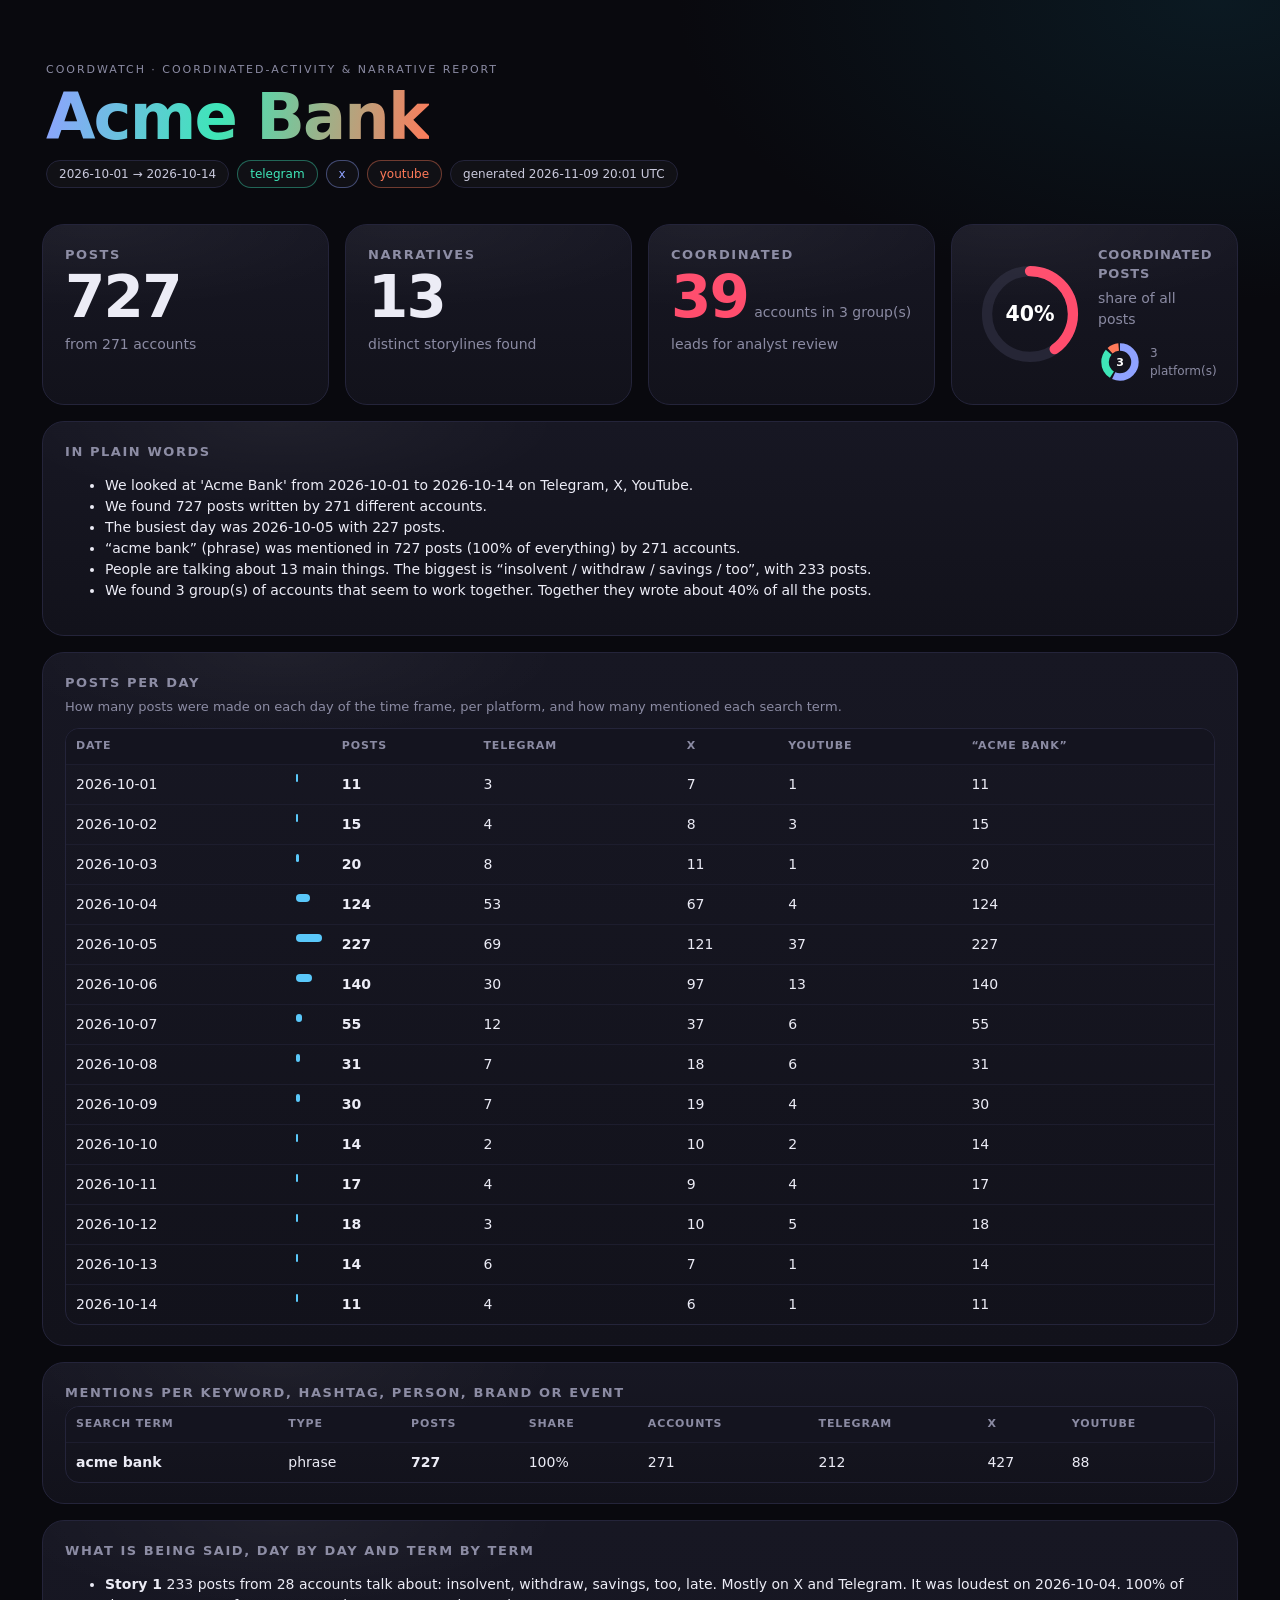
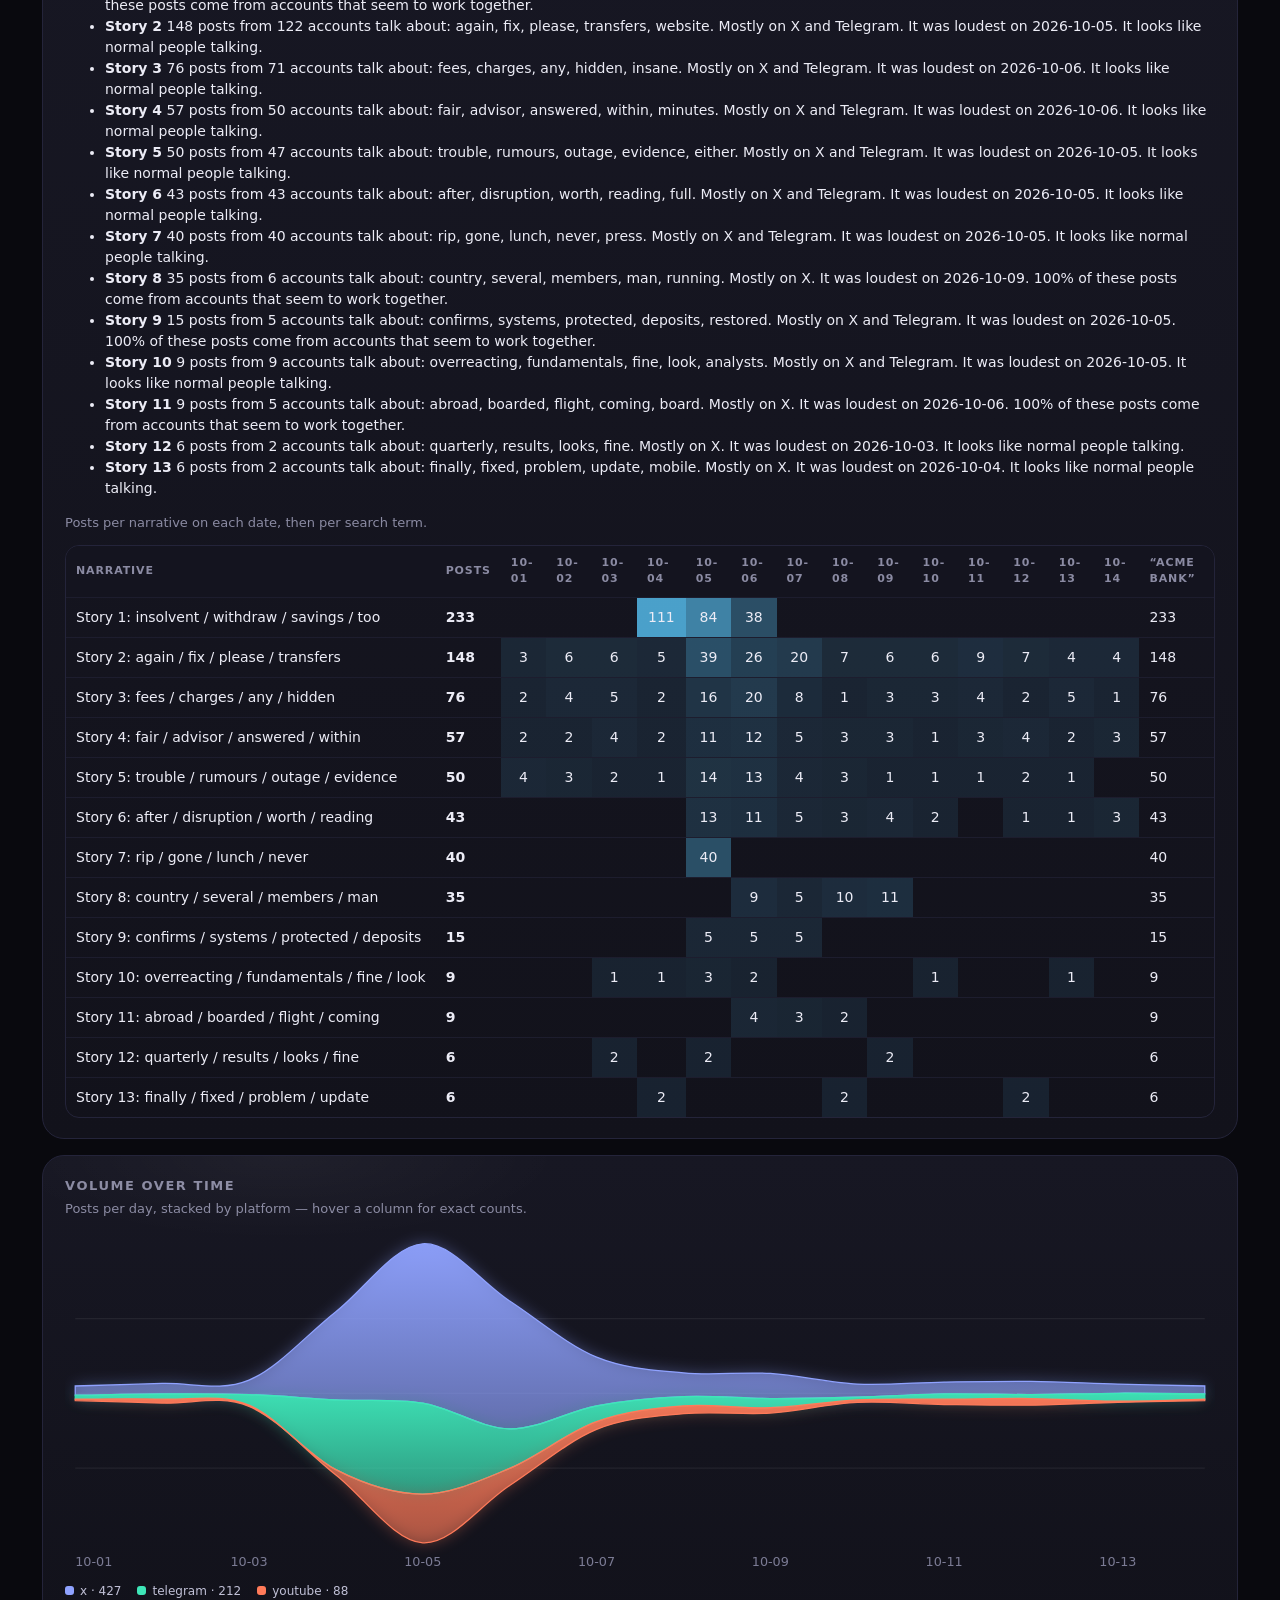
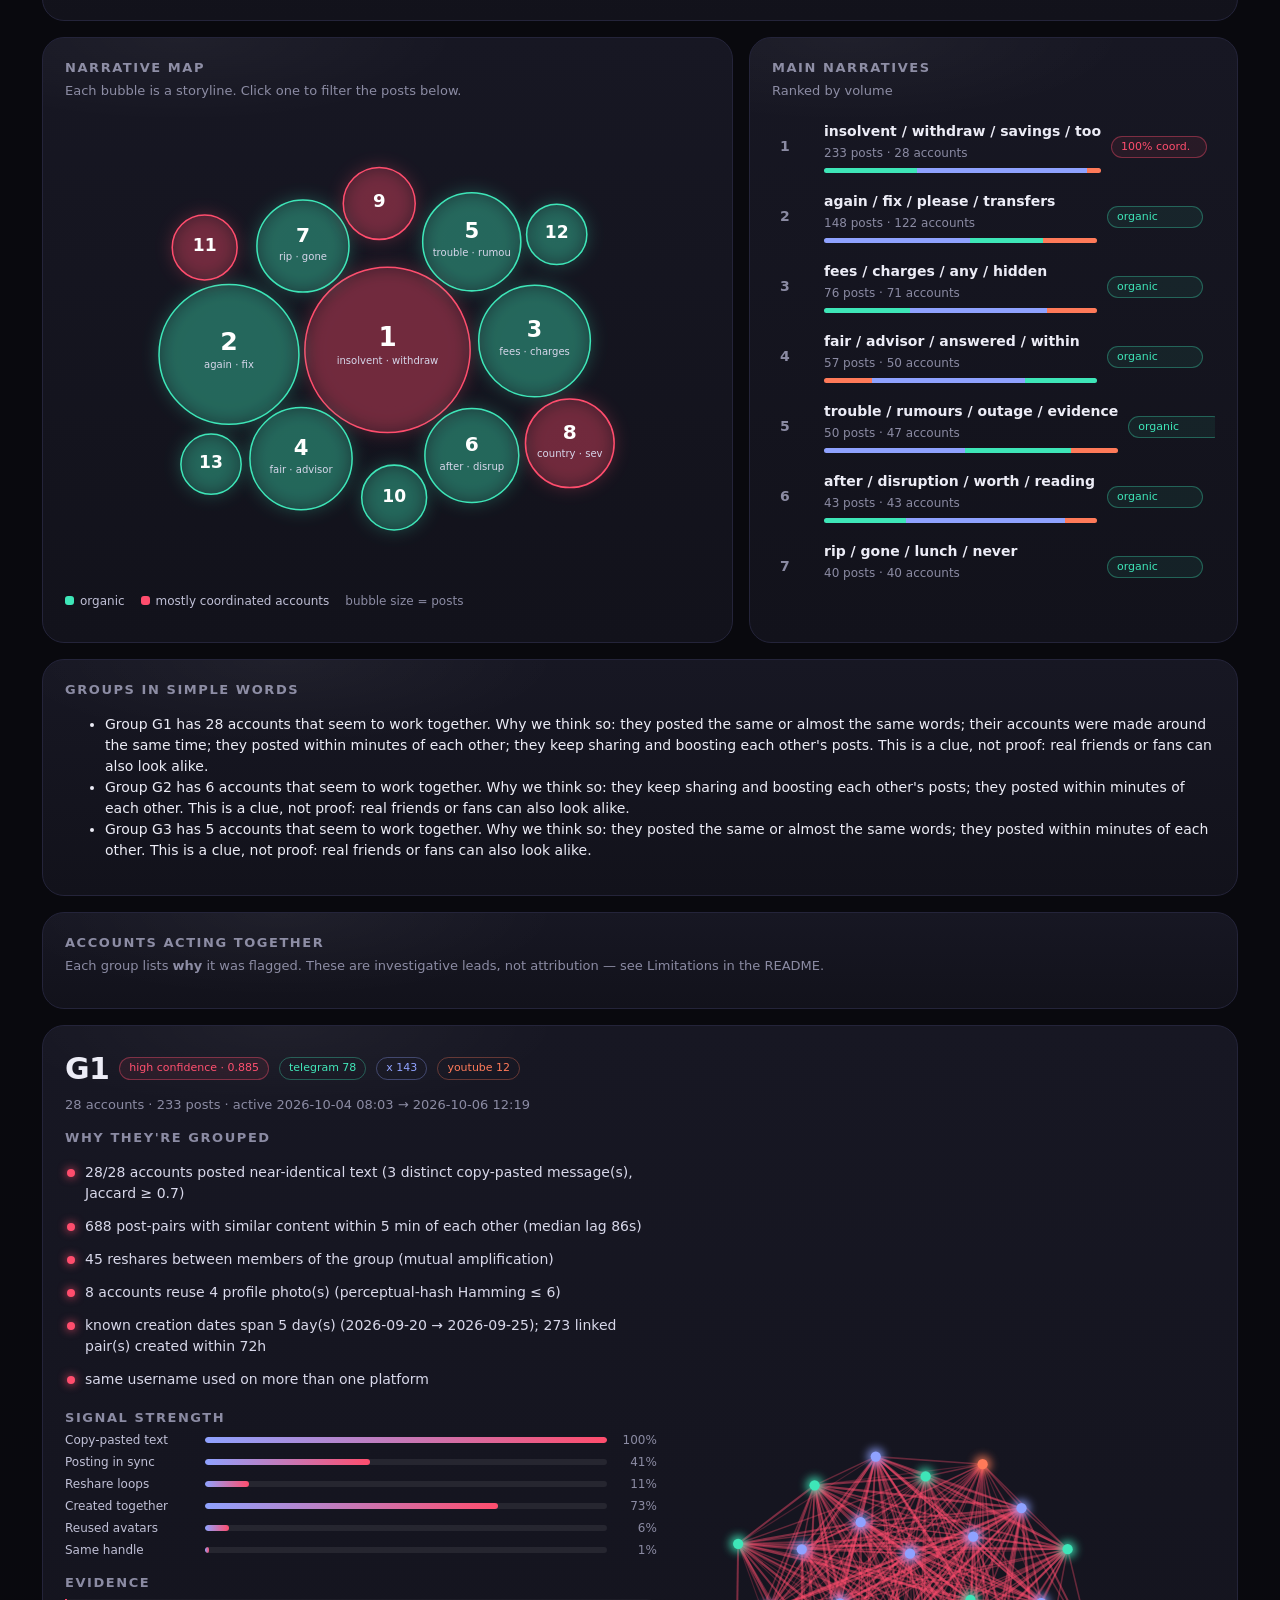
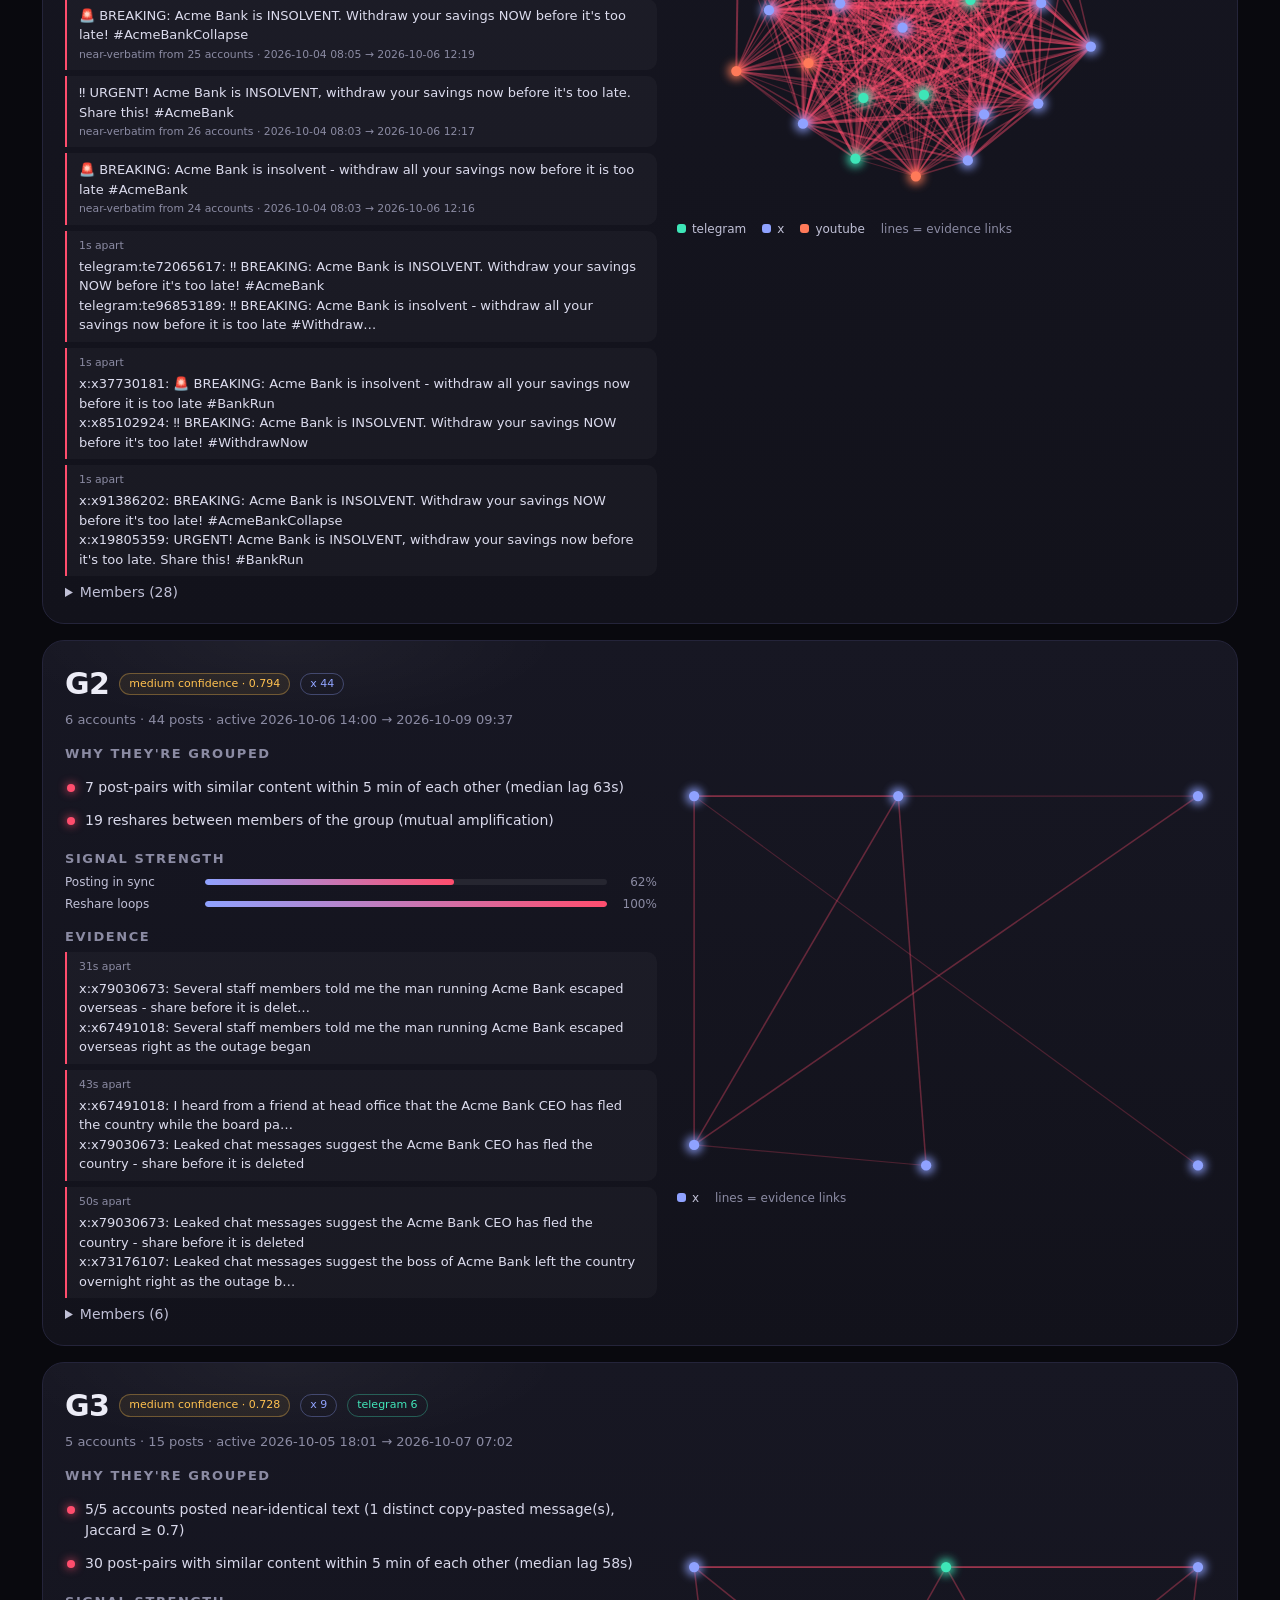
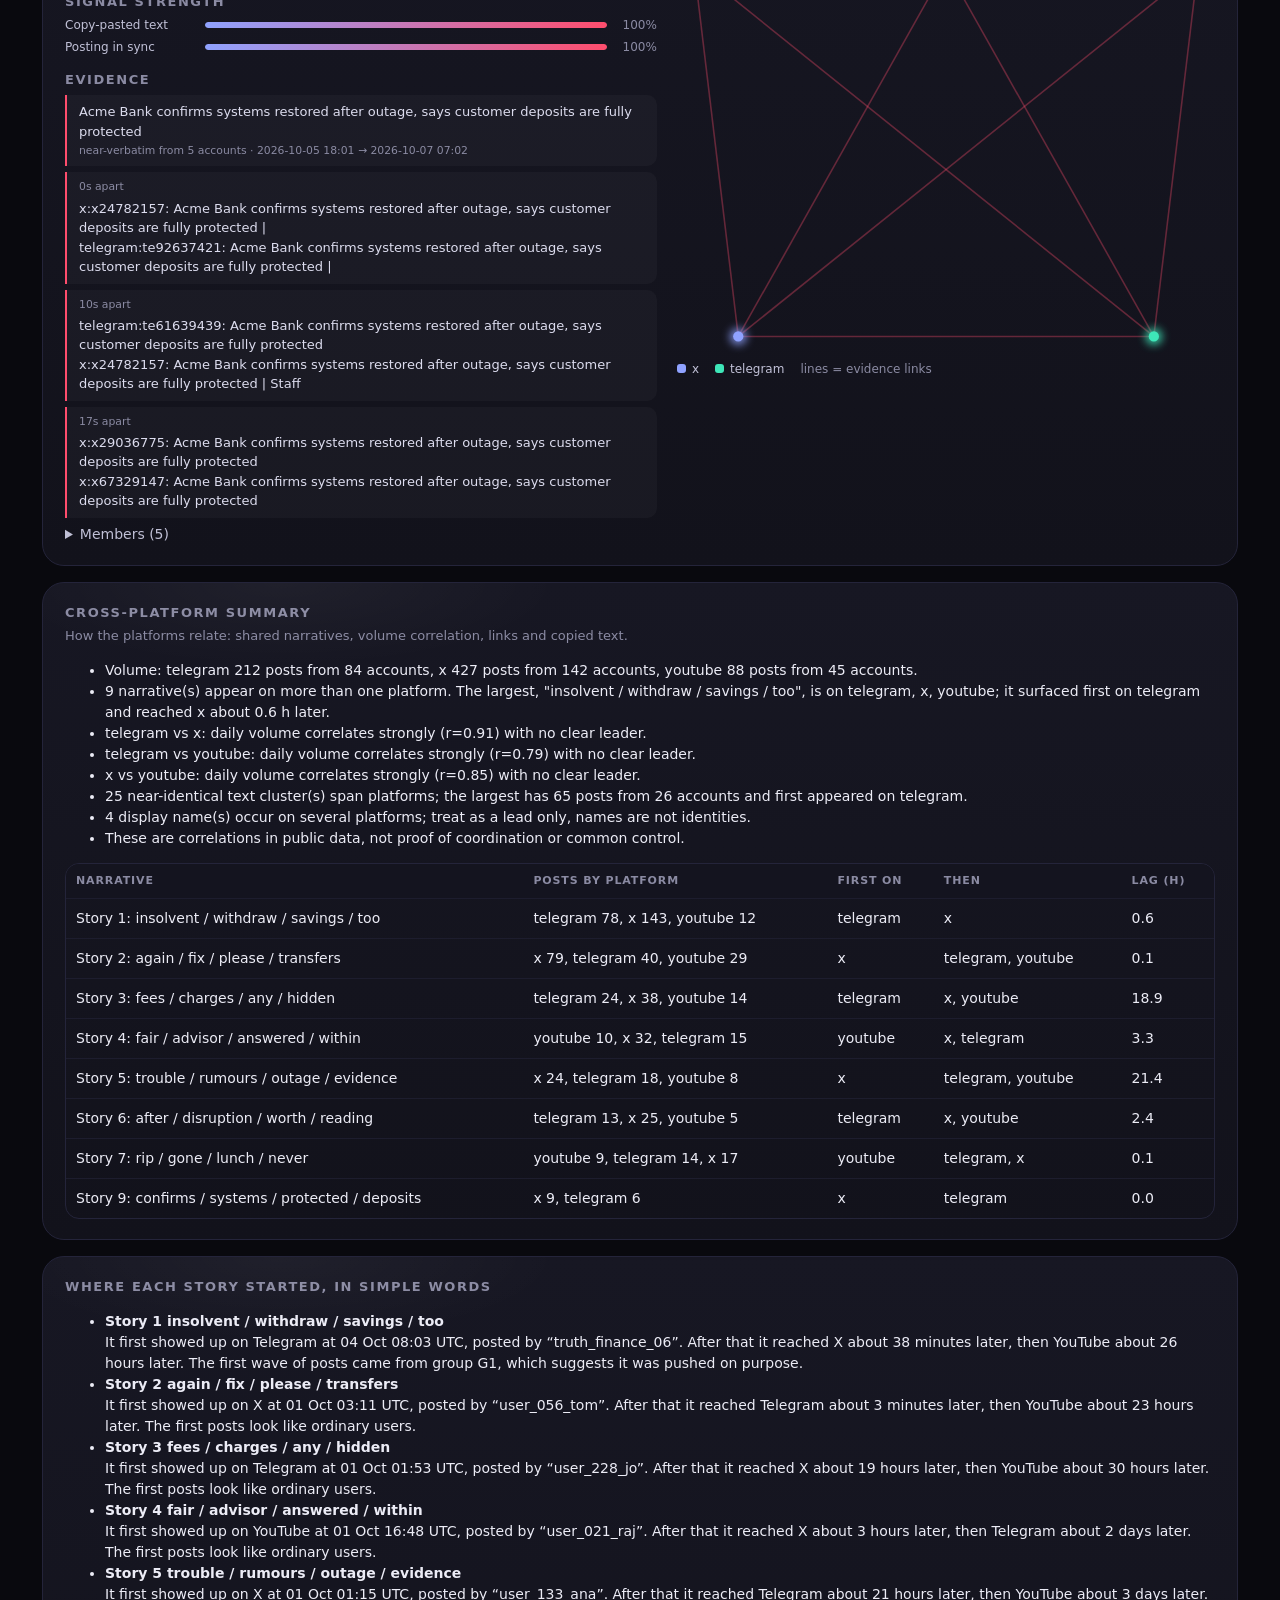
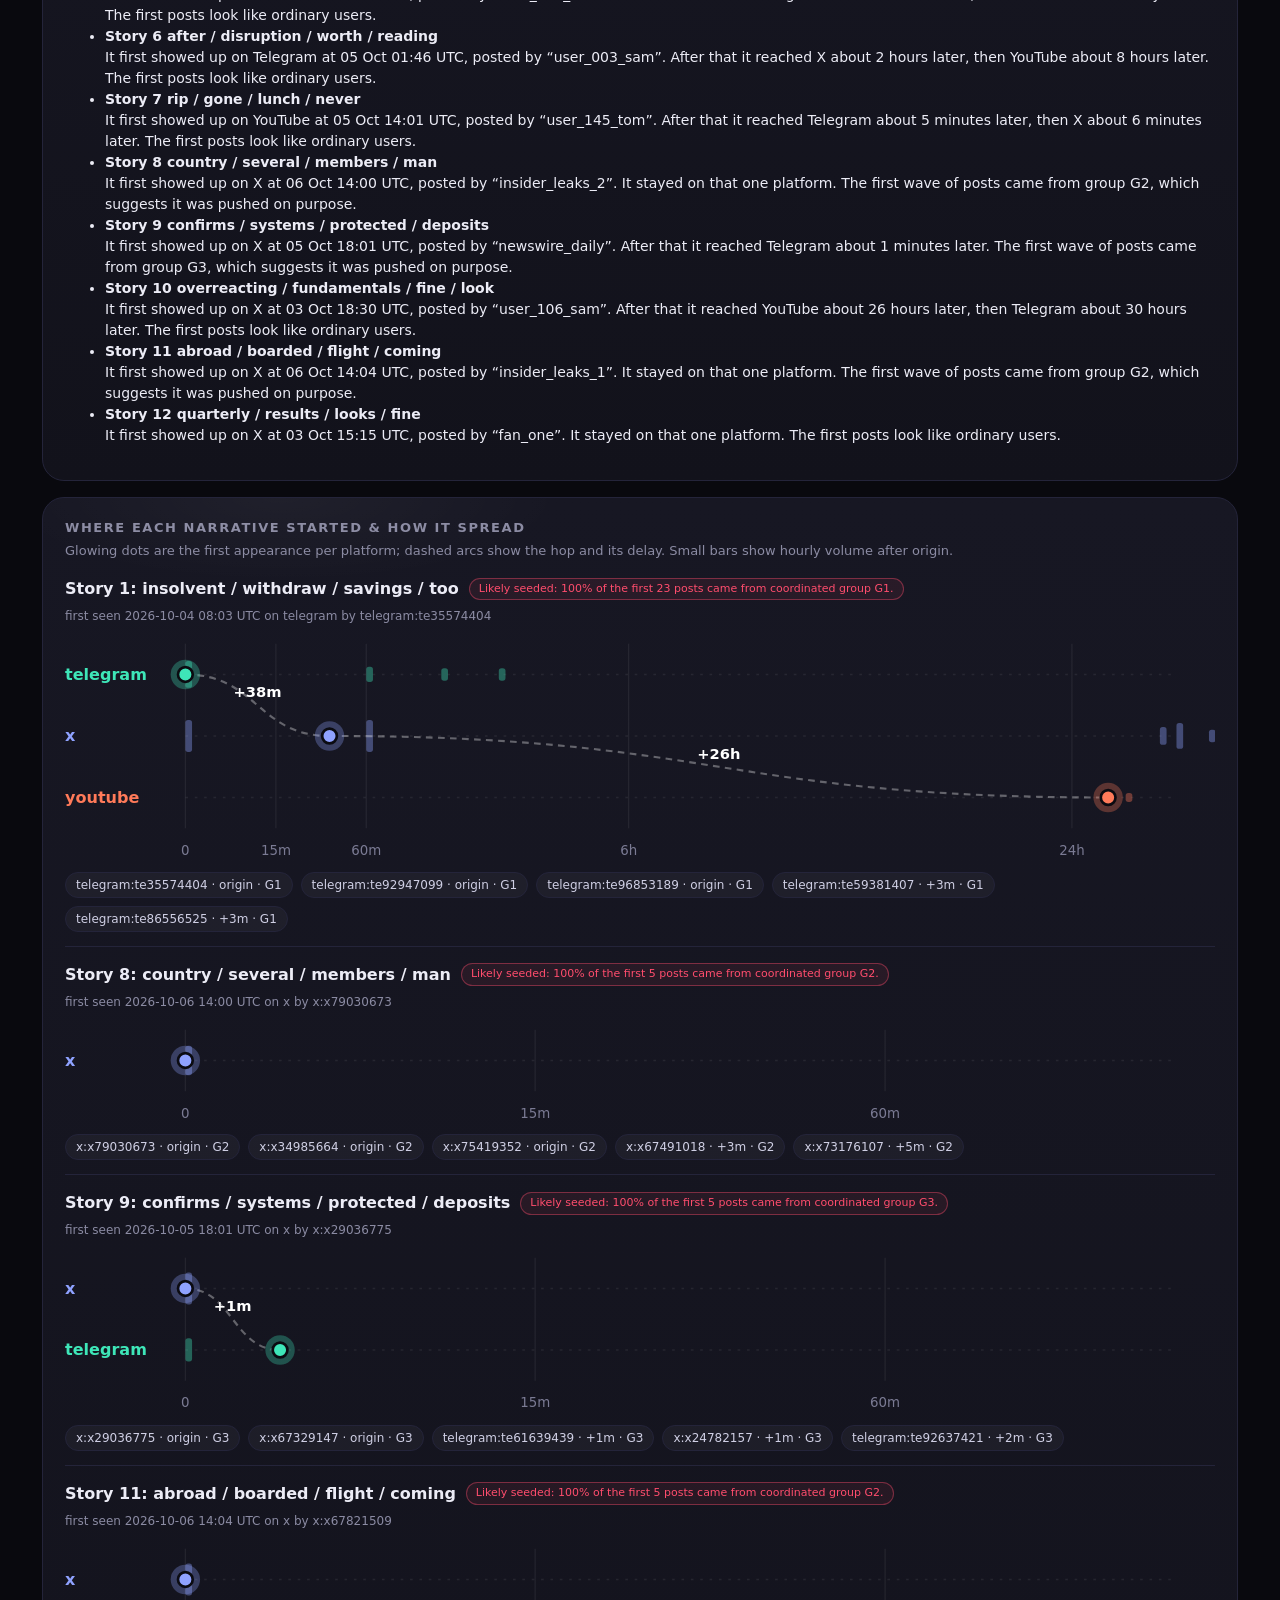
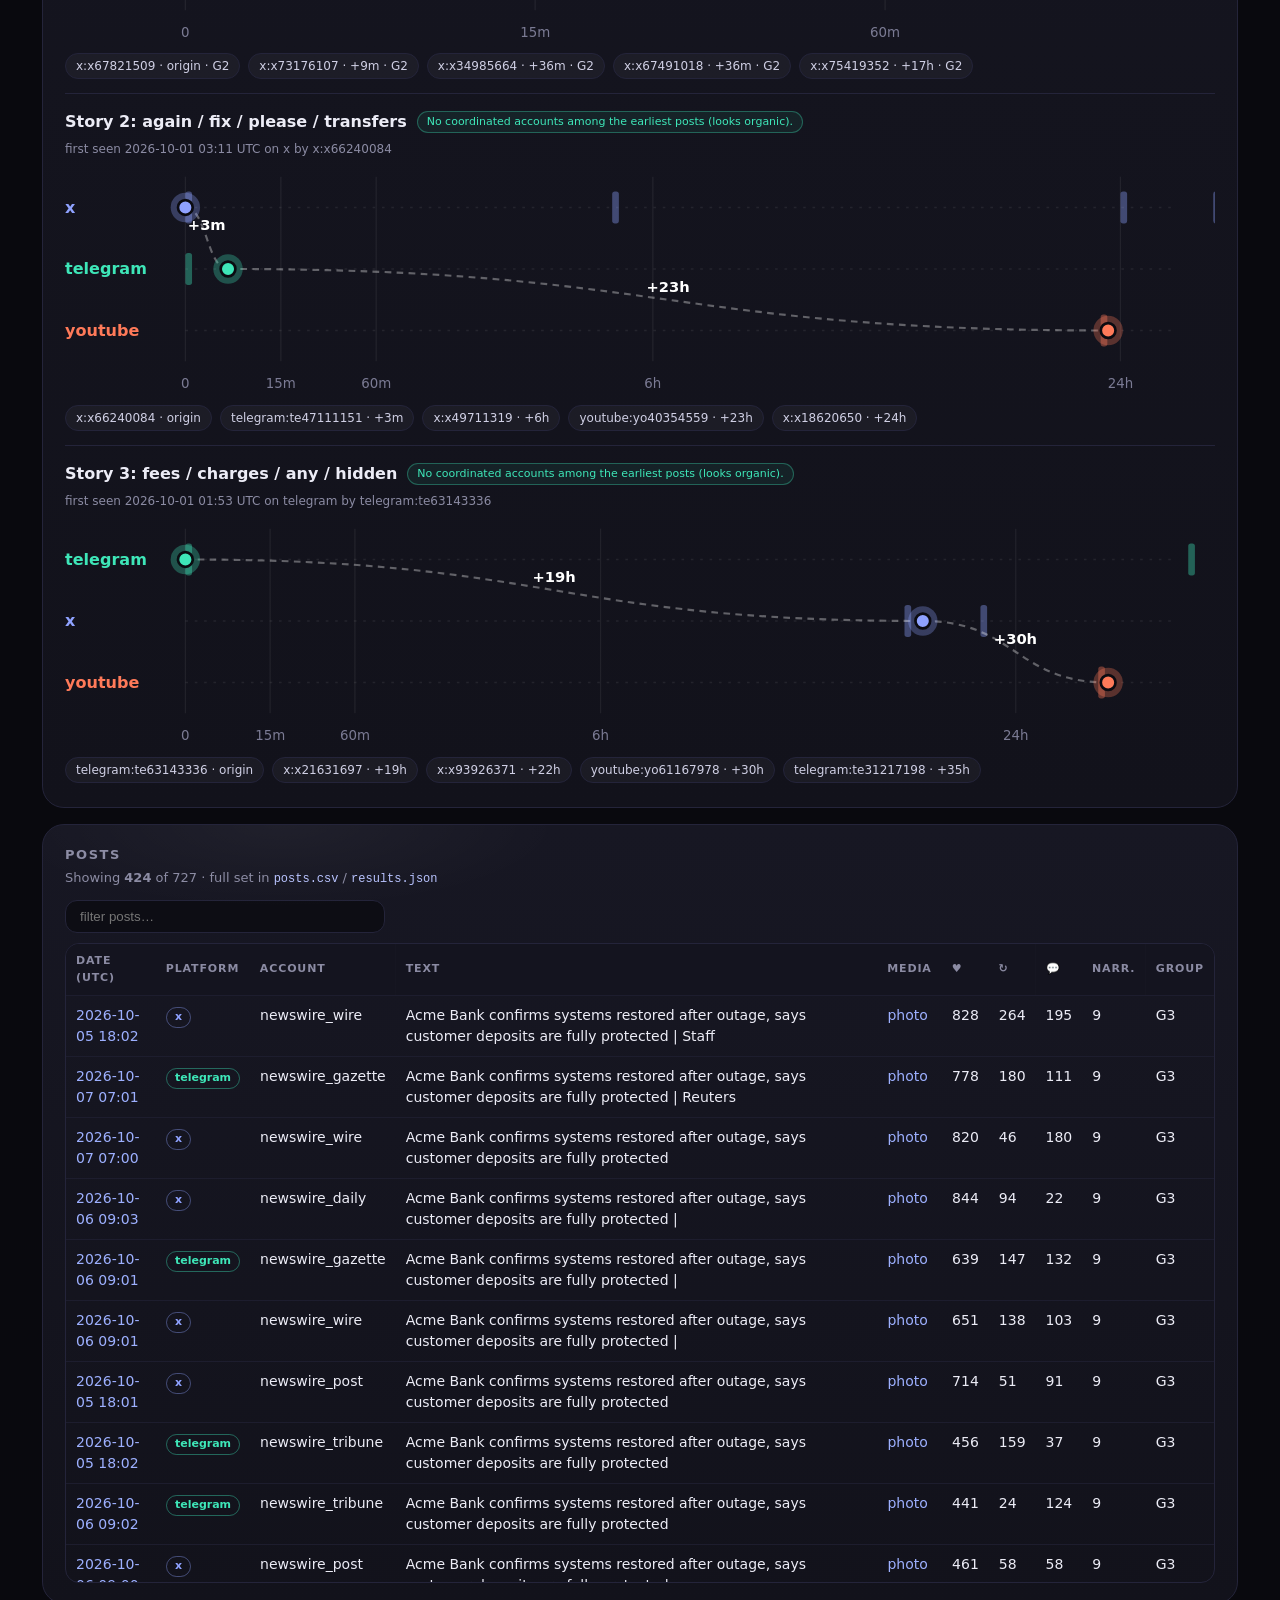
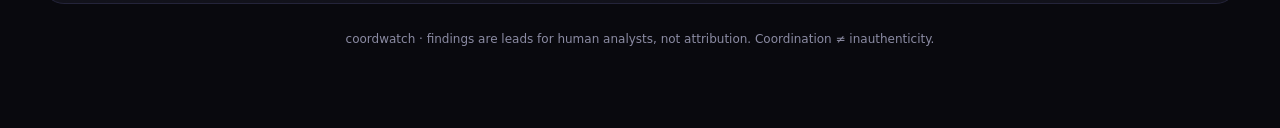
==== commit d8b01107: "README: features, limitations, layout, log docs; regenerate out/example with current build" ====
--- a/out/example/report.html
+++ b/out/example/report.html
@@ -47,15 +47,15 @@
 footer{color:var(--mut);margin-top:26px;font-size:12px;text-align:center}
 @media(max-width:960px){.s3,.s4,.s5,.s6,.s7,.s8{grid-column:span 12}.gcard{grid-template-columns:1fr}.s3{grid-column:span 6}}
 @media(prefers-reduced-motion:reduce){*{animation:none!important}}
-</style></head><body><main><section class=hero><div class=eyebrow>coordwatch · coordinated-activity &amp; narrative report</div><h1><span>Acme Bank</span></h1><div class=chips><span class=chip>2026-10-01 → 2026-10-14</span><span class=chip style='border-color:#3ee6b866;color:#3ee6b8'>telegram</span><span class=chip style='border-color:#8fa2ff66;color:#8fa2ff'>x</span><span class=chip style='border-color:#ff7a5966;color:#ff7a59'>youtube</span><span class=chip>generated 2026-11-06 17:45 UTC</span></div><div class=warn>⚠ DEMO MODE: synthetic data with a planted ground truth - not real social-media content.</div></section><div class=bento><div class='tile s3 stat'><h2>Posts</h2><div class=big data-count=727>727</div><div class=lbl>from 271 accounts</div></div><div class='tile s3 stat'><h2>Narratives</h2><div class=big data-count=13>13</div><div class=lbl>distinct storylines found</div></div><div class='tile s3 stat'><h2>Coordinated</h2><div class='big hot'><span data-count=34>34</span><small>accounts in 2 group(s)</small></div><div class=lbl>leads for analyst review</div></div><div class='tile s3 stat share'><svg viewBox="0 0 120 120" class=ring><circle cx=60.0 cy=60.0 r=46 fill="none" stroke="#262636" stroke-width="11" /><circle cx=60.0 cy=60.0 r=46 fill=none stroke="#ff4d6d" stroke-width=11 stroke-linecap=round stroke-dasharray="110.1 289.0" transform="rotate(-90 60.0 60.0)" class=ring-arc style="--len:110.1"/><text x=60.0 y=68.0 text-anchor=middle class=ring-n>38%</text></svg><div class=sh-t><h2>Coordinated posts</h2><div class=lbl style='margin:0'>share of all posts</div><div class=sh-d><svg viewBox="0 0 44 44" class=donut role=img aria-label="platform mix"><circle cx="22.0" cy="22.0" r="14.96" fill="none" stroke="#8fa2ff" stroke-width="7.48" stroke-dasharray="53.2 94.0" stroke-dashoffset="-0.0" transform="rotate(-90 22.0 22.0)"><title>x: 427</title></circle><circle cx="22.0" cy="22.0" r="14.96" fill="none" stroke="#3ee6b8" stroke-width="7.48" stroke-dasharray="25.4 94.0" stroke-dashoffset="-55.2" transform="rotate(-90 22.0 22.0)"><title>telegram: 212</title></circle><circle cx="22.0" cy="22.0" r="14.96" fill="none" stroke="#ff7a59" stroke-width="7.48" stroke-dasharray="9.4 94.0" stroke-dashoffset="-82.6" transform="rotate(-90 22.0 22.0)"><title>youtube: 88</title></circle><text x="22.0" y="25.5" text-anchor="middle" class="donut-n" style="font-size:11px">3</text></svg><span class=muted>3 platform(s)</span></div></div></div><div class='tile s12'><h2>Volume over time</h2><p class=sub>Posts per day, stacked by platform — hover a column for exact counts.</p><svg viewBox="0 0 900 270" class=chart role=img aria-label="volume over time per platform"><defs><linearGradient id="g_x" x1=0 y1=0 x2=0 y2=1><stop offset=0 stop-color="#8fa2ff" stop-opacity=".95"/><stop offset=1 stop-color="#8fa2ff" stop-opacity=".45"/></linearGradient><linearGradient id="g_telegram" x1=0 y1=0 x2=0 y2=1><stop offset=0 stop-color="#3ee6b8" stop-opacity=".95"/><stop offset=1 stop-color="#3ee6b8" stop-opacity=".45"/></linearGradient><linearGradient id="g_youtube" x1=0 y1=0 x2=0 y2=1><stop offset=0 stop-color="#ff7a59" stop-opacity=".95"/><stop offset=1 stop-color="#ff7a59" stop-opacity=".45"/></linearGradient><filter id="soft" x="-5%" y="-20%" width="110%" height="140%"><feGaussianBlur stdDeviation="6"/></filter></defs><line x1=8 x2=892 y1=68.5 y2=68.5 class=grid-l /><line x1=8 x2=892 y1=127.0 y2=127.0 class=grid-l /><line x1=8 x2=892 y1=185.5 y2=185.5 class=grid-l /><path d="M8.0 128.5 C19.3 128.4 53.3 127.6 76.0 127.5 C98.7 127.4 121.3 127.3 144.0 128.0 C166.7 128.8 189.3 131.0 212.0 132.2 C234.7 133.3 257.3 131.0 280.0 134.7 C302.7 138.5 325.3 154.5 348.0 154.8 C370.7 155.2 393.3 141.0 416.0 136.8 C438.7 132.6 461.3 130.5 484.0 129.6 C506.7 128.6 529.3 131.0 552.0 131.1 C574.7 131.2 597.3 130.7 620.0 130.1 C642.7 129.5 665.3 127.9 688.0 127.5 C710.7 127.2 733.3 128.1 756.0 128.0 C778.7 127.9 801.3 127.1 824.0 127.0 C846.7 126.9 880.7 127.4 892.0 127.5 L892.0 121.3 C880.7 121.1 846.7 120.4 824.0 119.8 C801.3 119.2 778.7 118.0 756.0 117.7 C733.3 117.5 710.7 117.9 688.0 118.2 C665.3 118.6 642.7 120.9 620.0 119.8 C597.3 118.7 574.7 113.0 552.0 111.5 C529.3 110.1 506.7 113.2 484.0 111.0 C461.3 108.9 438.7 108.0 416.0 98.7 C393.3 89.3 370.7 69.6 348.0 54.8 C325.3 40.1 302.7 8.6 280.0 10.0 C257.3 11.4 234.7 45.3 212.0 63.1 C189.3 80.9 166.7 107.3 144.0 116.7 C121.3 126.1 98.7 118.5 76.0 119.3 C53.3 120.0 19.3 121.0 8.0 121.3 Z" fill="#8fa2ff" opacity=".35" filter="url(#soft)"/><path d="M8.0 131.6 C19.3 131.6 53.3 130.9 76.0 131.6 C98.7 132.4 121.3 127.1 144.0 136.3 C166.7 145.5 189.3 175.2 212.0 186.8 C234.7 198.4 257.3 206.0 280.0 205.9 C302.7 205.7 325.3 195.2 348.0 185.8 C370.7 176.3 393.3 157.3 416.0 149.2 C438.7 141.0 461.3 138.6 484.0 136.8 C506.7 135.0 529.3 139.1 552.0 138.3 C574.7 137.6 597.3 133.3 620.0 132.2 C642.7 131.0 665.3 131.8 688.0 131.6 C710.7 131.5 733.3 130.9 756.0 131.1 C778.7 131.4 801.3 133.1 824.0 133.2 C846.7 133.3 880.7 131.9 892.0 131.6 L892.0 127.5 C880.7 127.4 846.7 126.9 824.0 127.0 C801.3 127.1 778.7 127.9 756.0 128.0 C733.3 128.1 710.7 127.2 688.0 127.5 C665.3 127.9 642.7 129.5 620.0 130.1 C597.3 130.7 574.7 131.2 552.0 131.1 C529.3 131.0 506.7 128.6 484.0 129.6 C461.3 130.5 438.7 132.6 416.0 136.8 C393.3 141.0 370.7 155.2 348.0 154.8 C325.3 154.5 302.7 138.5 280.0 134.7 C257.3 131.0 234.7 133.3 212.0 132.2 C189.3 131.0 166.7 128.8 144.0 128.0 C121.3 127.3 98.7 127.4 76.0 127.5 C53.3 127.6 19.3 128.4 8.0 128.5 Z" fill="#3ee6b8" opacity=".35" filter="url(#soft)"/><path d="M8.0 132.7 C19.3 133.0 53.3 134.0 76.0 134.7 C98.7 135.5 121.3 127.9 144.0 137.3 C166.7 146.7 189.3 173.1 212.0 190.9 C234.7 208.7 257.3 242.6 280.0 244.0 C302.7 245.4 325.3 213.9 348.0 199.2 C370.7 184.4 393.3 164.7 416.0 155.3 C438.7 146.0 461.3 145.1 484.0 143.0 C506.7 140.8 529.3 143.9 552.0 142.5 C574.7 141.0 597.3 135.3 620.0 134.2 C642.7 133.1 665.3 135.4 688.0 135.8 C710.7 136.1 733.3 136.5 756.0 136.3 C778.7 136.0 801.3 134.8 824.0 134.2 C846.7 133.6 880.7 132.9 892.0 132.7 L892.0 131.6 C880.7 131.9 846.7 133.3 824.0 133.2 C801.3 133.1 778.7 131.4 756.0 131.1 C733.3 130.9 710.7 131.5 688.0 131.6 C665.3 131.8 642.7 131.0 620.0 132.2 C597.3 133.3 574.7 137.6 552.0 138.3 C529.3 139.1 506.7 135.0 484.0 136.8 C461.3 138.6 438.7 141.0 416.0 149.2 C393.3 157.3 370.7 176.3 348.0 185.8 C325.3 195.2 302.7 205.7 280.0 205.9 C257.3 206.0 234.7 198.4 212.0 186.8 C189.3 175.2 166.7 145.5 144.0 136.3 C121.3 127.1 98.7 132.4 76.0 131.6 C53.3 130.9 19.3 131.6 8.0 131.6 Z" fill="#ff7a59" opacity=".35" filter="url(#soft)"/><path d="M8.0 128.5 C19.3 128.4 53.3 127.6 76.0 127.5 C98.7 127.4 121.3 127.3 144.0 128.0 C166.7 128.8 189.3 131.0 212.0 132.2 C234.7 133.3 257.3 131.0 280.0 134.7 C302.7 138.5 325.3 154.5 348.0 154.8 C370.7 155.2 393.3 141.0 416.0 136.8 C438.7 132.6 461.3 130.5 484.0 129.6 C506.7 128.6 529.3 131.0 552.0 131.1 C574.7 131.2 597.3 130.7 620.0 130.1 C642.7 129.5 665.3 127.9 688.0 127.5 C710.7 127.2 733.3 128.1 756.0 128.0 C778.7 127.9 801.3 127.1 824.0 127.0 C846.7 126.9 880.7 127.4 892.0 127.5 L892.0 121.3 C880.7 121.1 846.7 120.4 824.0 119.8 C801.3 119.2 778.7 118.0 756.0 117.7 C733.3 117.5 710.7 117.9 688.0 118.2 C665.3 118.6 642.7 120.9 620.0 119.8 C597.3 118.7 574.7 113.0 552.0 111.5 C529.3 110.1 506.7 113.2 484.0 111.0 C461.3 108.9 438.7 108.0 416.0 98.7 C393.3 89.3 370.7 69.6 348.0 54.8 C325.3 40.1 302.7 8.6 280.0 10.0 C257.3 11.4 234.7 45.3 212.0 63.1 C189.3 80.9 166.7 107.3 144.0 116.7 C121.3 126.1 98.7 118.5 76.0 119.3 C53.3 120.0 19.3 121.0 8.0 121.3 Z" fill="url(#g_x)" stroke="#8fa2ff" stroke-width="1" class=layer data-p="x"><title>x</title></path><path d="M8.0 131.6 C19.3 131.6 53.3 130.9 76.0 131.6 C98.7 132.4 121.3 127.1 144.0 136.3 C166.7 145.5 189.3 175.2 212.0 186.8 C234.7 198.4 257.3 206.0 280.0 205.9 C302.7 205.7 325.3 195.2 348.0 185.8 C370.7 176.3 393.3 157.3 416.0 149.2 C438.7 141.0 461.3 138.6 484.0 136.8 C506.7 135.0 529.3 139.1 552.0 138.3 C574.7 137.6 597.3 133.3 620.0 132.2 C642.7 131.0 665.3 131.8 688.0 131.6 C710.7 131.5 733.3 130.9 756.0 131.1 C778.7 131.4 801.3 133.1 824.0 133.2 C846.7 133.3 880.7 131.9 892.0 131.6 L892.0 127.5 C880.7 127.4 846.7 126.9 824.0 127.0 C801.3 127.1 778.7 127.9 756.0 128.0 C733.3 128.1 710.7 127.2 688.0 127.5 C665.3 127.9 642.7 129.5 620.0 130.1 C597.3 130.7 574.7 131.2 552.0 131.1 C529.3 131.0 506.7 128.6 484.0 129.6 C461.3 130.5 438.7 132.6 416.0 136.8 C393.3 141.0 370.7 155.2 348.0 154.8 C325.3 154.5 302.7 138.5 280.0 134.7 C257.3 131.0 234.7 133.3 212.0 132.2 C189.3 131.0 166.7 128.8 144.0 128.0 C121.3 127.3 98.7 127.4 76.0 127.5 C53.3 127.6 19.3 128.4 8.0 128.5 Z" fill="url(#g_telegram)" stroke="#3ee6b8" stroke-width="1" class=layer data-p="telegram"><title>telegram</title></path><path d="M8.0 132.7 C19.3 133.0 53.3 134.0 76.0 134.7 C98.7 135.5 121.3 127.9 144.0 137.3 C166.7 146.7 189.3 173.1 212.0 190.9 C234.7 208.7 257.3 242.6 280.0 244.0 C302.7 245.4 325.3 213.9 348.0 199.2 C370.7 184.4 393.3 164.7 416.0 155.3 C438.7 146.0 461.3 145.1 484.0 143.0 C506.7 140.8 529.3 143.9 552.0 142.5 C574.7 141.0 597.3 135.3 620.0 134.2 C642.7 133.1 665.3 135.4 688.0 135.8 C710.7 136.1 733.3 136.5 756.0 136.3 C778.7 136.0 801.3 134.8 824.0 134.2 C846.7 133.6 880.7 132.9 892.0 132.7 L892.0 131.6 C880.7 131.9 846.7 133.3 824.0 133.2 C801.3 133.1 778.7 131.4 756.0 131.1 C733.3 130.9 710.7 131.5 688.0 131.6 C665.3 131.8 642.7 131.0 620.0 132.2 C597.3 133.3 574.7 137.6 552.0 138.3 C529.3 139.1 506.7 135.0 484.0 136.8 C461.3 138.6 438.7 141.0 416.0 149.2 C393.3 157.3 370.7 176.3 348.0 185.8 C325.3 195.2 302.7 205.7 280.0 205.9 C257.3 206.0 234.7 198.4 212.0 186.8 C189.3 175.2 166.7 145.5 144.0 136.3 C121.3 127.1 98.7 132.4 76.0 131.6 C53.3 130.9 19.3 131.6 8.0 131.6 Z" fill="url(#g_youtube)" stroke="#ff7a59" stroke-width="1" class=layer data-p="youtube"><title>youtube</title></path><rect x=-23.6 y=0 width=63.1 height=244 fill="transparent" class=hit><title>10-01: x 7, telegram 3, youtube 1 (total 11)</title></rect><text x=8.0 y=262 class=ax text-anchor=start>10-01</text><rect x=44.4 y=0 width=63.1 height=244 fill="transparent" class=hit><title>10-02: x 8, telegram 4, youtube 3 (total 15)</title></rect><rect x=112.4 y=0 width=63.1 height=244 fill="transparent" class=hit><title>10-03: x 11, telegram 8, youtube 1 (total 20)</title></rect><text x=144.0 y=262 class=ax text-anchor=middle>10-03</text><rect x=180.4 y=0 width=63.1 height=244 fill="transparent" class=hit><title>10-04: x 67, telegram 53, youtube 4 (total 124)</title></rect><rect x=248.4 y=0 width=63.1 height=244 fill="transparent" class=hit><title>10-05: x 121, telegram 69, youtube 37 (total 227)</title></rect><text x=280.0 y=262 class=ax text-anchor=middle>10-05</text><rect x=316.4 y=0 width=63.1 height=244 fill="transparent" class=hit><title>10-06: x 97, telegram 30, youtube 13 (total 140)</title></rect><rect x=384.4 y=0 width=63.1 height=244 fill="transparent" class=hit><title>10-07: x 37, telegram 12, youtube 6 (total 55)</title></rect><text x=416.0 y=262 class=ax text-anchor=middle>10-07</text><rect x=452.4 y=0 width=63.1 height=244 fill="transparent" class=hit><title>10-08: x 18, telegram 7, youtube 6 (total 31)</title></rect><rect x=520.4 y=0 width=63.1 height=244 fill="transparent" class=hit><title>10-09: x 19, telegram 7, youtube 4 (total 30)</title></rect><text x=552.0 y=262 class=ax text-anchor=middle>10-09</text><rect x=588.4 y=0 width=63.1 height=244 fill="transparent" class=hit><title>10-10: x 10, telegram 2, youtube 2 (total 14)</title></rect><rect x=656.4 y=0 width=63.1 height=244 fill="transparent" class=hit><title>10-11: x 9, telegram 4, youtube 4 (total 17)</title></rect><text x=688.0 y=262 class=ax text-anchor=middle>10-11</text><rect x=724.4 y=0 width=63.1 height=244 fill="transparent" class=hit><title>10-12: x 10, telegram 3, youtube 5 (total 18)</title></rect><rect x=792.4 y=0 width=63.1 height=244 fill="transparent" class=hit><title>10-13: x 7, telegram 6, youtube 1 (total 14)</title></rect><text x=824.0 y=262 class=ax text-anchor=middle>10-13</text><rect x=860.4 y=0 width=63.1 height=244 fill="transparent" class=hit><title>10-14: x 6, telegram 4, youtube 1 (total 11)</title></rect></svg><div class=legend><span><i style="background:#8fa2ff"></i>x · 427</span><span><i style="background:#3ee6b8"></i>telegram · 212</span><span><i style="background:#ff7a59"></i>youtube · 88</span></div></div><div class='tile s7'><h2>Narrative map</h2><p class=sub>Each bubble is a storyline. Click one to filter the posts below.</p><svg viewBox="0 0 640 470" class=bubbles role=img aria-label="narrative bubble map"><defs><filter id=bglow x="-30%" y="-30%" width="160%" height="160%"><feGaussianBlur stdDeviation="9"/></filter></defs><g class=bub data-n="0" tabindex=0 role=button aria-label="#0 insolvent / withdraw / savings / too — 233 posts, 28 accounts, 100% from coordinated accounts. Click to filter posts."><title>#0 insolvent / withdraw / savings / too — 233 posts, 28 accounts, 100% from coordinated accounts. Click to filter posts.</title><circle cx=320.0 cy=235.0 r=82.0 fill="#ff4d6d" opacity=".28" filter="url(#bglow)"/><circle cx=320.0 cy=235.0 r=82.0 fill="#ff4d6d" fill-opacity=".16" stroke="#ff4d6d" stroke-width="1.5"/><text x=320.0 y=231.0 text-anchor=middle class=bub-id style="font-size:26px">#0</text><text x=320.0 y=249.0 text-anchor=middle class=bub-kw>insolvent · withdraw</text></g><g class=bub data-n="1" tabindex=0 role=button aria-label="#1 again / fix / please / transfers — 148 posts, 122 accounts, 0% from coordinated accounts. Click to filter posts."><title>#1 again / fix / please / transfers — 148 posts, 122 accounts, 0% from coordinated accounts. Click to filter posts.</title><circle cx=162.7 cy=239.5 r=69.4 fill="#3ee6b8" opacity=".28" filter="url(#bglow)"/><circle cx=162.7 cy=239.5 r=69.4 fill="#3ee6b8" fill-opacity=".16" stroke="#3ee6b8" stroke-width="1.5"/><text x=162.7 y=235.5 text-anchor=middle class=bub-id style="font-size:25px">#1</text><text x=162.7 y=253.5 text-anchor=middle class=bub-kw>again · fix</text></g><g class=bub data-n="2" tabindex=0 role=button aria-label="#2 fees / charges / any / hidden — 76 posts, 71 accounts, 0% from coordinated accounts. Click to filter posts."><title>#2 fees / charges / any / hidden — 76 posts, 71 accounts, 0% from coordinated accounts. Click to filter posts.</title><circle cx=465.9 cy=226.2 r=55.4 fill="#3ee6b8" opacity=".28" filter="url(#bglow)"/><circle cx=465.9 cy=226.2 r=55.4 fill="#3ee6b8" fill-opacity=".16" stroke="#3ee6b8" stroke-width="1.5"/><text x=465.9 y=222.2 text-anchor=middle class=bub-id style="font-size:22px">#2</text><text x=465.9 y=240.2 text-anchor=middle class=bub-kw>fees · charges</text></g><g class=bub data-n="3" tabindex=0 role=button aria-label="#3 fair / advisor / answered / within — 57 posts, 50 accounts, 0% from coordinated accounts. Click to filter posts."><title>#3 fair / advisor / answered / within — 57 posts, 50 accounts, 0% from coordinated accounts. Click to filter posts.</title><circle cx=234.2 cy=342.9 r=50.7 fill="#3ee6b8" opacity=".28" filter="url(#bglow)"/><circle cx=234.2 cy=342.9 r=50.7 fill="#3ee6b8" fill-opacity=".16" stroke="#3ee6b8" stroke-width="1.5"/><text x=234.2 y=338.9 text-anchor=middle class=bub-id style="font-size:21px">#3</text><text x=234.2 y=356.9 text-anchor=middle class=bub-kw>fair · advisor</text></g><g class=bub data-n="4" tabindex=0 role=button aria-label="#4 trouble / rumours / outage / evidence — 50 posts, 47 accounts, 0% from coordinated accounts. Click to filter posts."><title>#4 trouble / rumours / outage / evidence — 50 posts, 47 accounts, 0% from coordinated accounts. Click to filter posts.</title><circle cx=403.6 cy=127.8 r=48.7 fill="#3ee6b8" opacity=".28" filter="url(#bglow)"/><circle cx=403.6 cy=127.8 r=48.7 fill="#3ee6b8" fill-opacity=".16" stroke="#3ee6b8" stroke-width="1.5"/><text x=403.6 y=123.8 text-anchor=middle class=bub-id style="font-size:21px">#4</text><text x=403.6 y=141.8 text-anchor=middle class=bub-kw>trouble · rumou</text></g><g class=bub data-n="5" tabindex=0 role=button aria-label="#5 after / disruption / worth / reading — 43 posts, 43 accounts, 0% from coordinated accounts. Click to filter posts."><title>#5 after / disruption / worth / reading — 43 posts, 43 accounts, 0% from coordinated accounts. Click to filter posts.</title><circle cx=403.7 cy=339.8 r=46.6 fill="#3ee6b8" opacity=".28" filter="url(#bglow)"/><circle cx=403.7 cy=339.8 r=46.6 fill="#3ee6b8" fill-opacity=".16" stroke="#3ee6b8" stroke-width="1.5"/><text x=403.7 y=335.8 text-anchor=middle class=bub-id style="font-size:20px">#5</text><text x=403.7 y=353.8 text-anchor=middle class=bub-kw>after · disrup</text></g><g class=bub data-n="6" tabindex=0 role=button aria-label="#6 rip / gone / lunch / never — 40 posts, 40 accounts, 0% from coordinated accounts. Click to filter posts."><title>#6 rip / gone / lunch / never — 40 posts, 40 accounts, 0% from coordinated accounts. Click to filter posts.</title><circle cx=236.1 cy=132.0 r=45.7 fill="#3ee6b8" opacity=".28" filter="url(#bglow)"/><circle cx=236.1 cy=132.0 r=45.7 fill="#3ee6b8" fill-opacity=".16" stroke="#3ee6b8" stroke-width="1.5"/><text x=236.1 y=128.0 text-anchor=middle class=bub-id style="font-size:20px">#6</text><text x=236.1 y=146.0 text-anchor=middle class=bub-kw>rip · gone</text></g><g class=bub data-n="7" tabindex=0 role=button aria-label="#7 country / several / members / man — 35 posts, 6 accounts, 100% from coordinated accounts. Click to filter posts."><title>#7 country / several / members / man — 35 posts, 6 accounts, 100% from coordinated accounts. Click to filter posts.</title><circle cx=500.9 cy=327.7 r=44.0 fill="#ff4d6d" opacity=".28" filter="url(#bglow)"/><circle cx=500.9 cy=327.7 r=44.0 fill="#ff4d6d" fill-opacity=".16" stroke="#ff4d6d" stroke-width="1.5"/><text x=500.9 y=323.7 text-anchor=middle class=bub-id style="font-size:20px">#7</text><text x=500.9 y=341.7 text-anchor=middle class=bub-kw>country · sev</text></g><g class=bub data-n="8" tabindex=0 role=button aria-label="#8 confirms / systems / protected / deposits — 15 posts, 5 accounts, 0% from coordinated accounts. Click to filter posts."><title>#8 confirms / systems / protected / deposits — 15 posts, 5 accounts, 0% from coordinated accounts. Click to filter posts.</title><circle cx=311.8 cy=89.7 r=35.7 fill="#3ee6b8" opacity=".28" filter="url(#bglow)"/><circle cx=311.8 cy=89.7 r=35.7 fill="#3ee6b8" fill-opacity=".16" stroke="#3ee6b8" stroke-width="1.5"/><text x=311.8 y=93.7 text-anchor=middle class=bub-id style="font-size:18px">#8</text></g><g class=bub data-n="9" tabindex=0 role=button aria-label="#9 overreacting / fundamentals / fine / look — 9 posts, 9 accounts, 0% from coordinated accounts. Click to filter posts."><title>#9 overreacting / fundamentals / fine / look — 9 posts, 9 accounts, 0% from coordinated accounts. Click to filter posts.</title><circle cx=326.6 cy=381.6 r=32.2 fill="#3ee6b8" opacity=".28" filter="url(#bglow)"/><circle cx=326.6 cy=381.6 r=32.2 fill="#3ee6b8" fill-opacity=".16" stroke="#3ee6b8" stroke-width="1.5"/><text x=326.6 y=385.6 text-anchor=middle class=bub-id style="font-size:17px">#9</text></g><g class=bub data-n="10" tabindex=0 role=button aria-label="#10 abroad / boarded / flight / coming — 9 posts, 5 accounts, 100% from coordinated accounts. Click to filter posts."><title>#10 abroad / boarded / flight / coming — 9 posts, 5 accounts, 100% from coordinated accounts. Click to filter posts.</title><circle cx=138.6 cy=133.4 r=32.2 fill="#ff4d6d" opacity=".28" filter="url(#bglow)"/><circle cx=138.6 cy=133.4 r=32.2 fill="#ff4d6d" fill-opacity=".16" stroke="#ff4d6d" stroke-width="1.5"/><text x=138.6 y=137.4 text-anchor=middle class=bub-id style="font-size:17px">#10</text></g><g class=bub data-n="11" tabindex=0 role=button aria-label="#11 quarterly / results / looks / fine — 6 posts, 2 accounts, 0% from coordinated accounts. Click to filter posts."><title>#11 quarterly / results / looks / fine — 6 posts, 2 accounts, 0% from coordinated accounts. Click to filter posts.</title><circle cx=487.9 cy=120.5 r=29.9 fill="#3ee6b8" opacity=".28" filter="url(#bglow)"/><circle cx=487.9 cy=120.5 r=29.9 fill="#3ee6b8" fill-opacity=".16" stroke="#3ee6b8" stroke-width="1.5"/><text x=487.9 y=124.5 text-anchor=middle class=bub-id style="font-size:17px">#11</text></g><g class=bub data-n="12" tabindex=0 role=button aria-label="#12 finally / fixed / problem / update — 6 posts, 2 accounts, 0% from coordinated accounts. Click to filter posts."><title>#12 finally / fixed / problem / update — 6 posts, 2 accounts, 0% from coordinated accounts. Click to filter posts.</title><circle cx=144.9 cy=348.5 r=29.9 fill="#3ee6b8" opacity=".28" filter="url(#bglow)"/><circle cx=144.9 cy=348.5 r=29.9 fill="#3ee6b8" fill-opacity=".16" stroke="#3ee6b8" stroke-width="1.5"/><text x=144.9 y=352.5 text-anchor=middle class=bub-id style="font-size:17px">#12</text></g></svg><div class=legend><span><i style='background:#3ee6b8'></i>organic</span><span><i style='background:#ff4d6d'></i>mostly coordinated accounts</span><span class=muted>bubble size = posts</span></div></div><div class='tile s5'><h2>Main narratives</h2><p class=sub>Ranked by volume</p><div class=nl><div class=nrow data-n='0' title='Click to filter posts'><span class=i>#0</span><div><b>insolvent / withdraw / savings / too</b><span class=muted style='font-size:12px'>233 posts · 28 accounts</span><div class=mix><i style='width:33.5%;background:#3ee6b8' title='telegram 78'></i><i style='width:61.4%;background:#8fa2ff' title='x 143'></i><i style='width:5.2%;background:#ff7a59' title='youtube 12'></i></div></div><span class='badge b-hot'>100% coord.</span></div><div class=nrow data-n='1' title='Click to filter posts'><span class=i>#1</span><div><b>again / fix / please / transfers</b><span class=muted style='font-size:12px'>148 posts · 122 accounts</span><div class=mix><i style='width:53.4%;background:#8fa2ff' title='x 79'></i><i style='width:27.0%;background:#3ee6b8' title='telegram 40'></i><i style='width:19.6%;background:#ff7a59' title='youtube 29'></i></div></div><span class='badge b-ok'>organic</span></div><div class=nrow data-n='2' title='Click to filter posts'><span class=i>#2</span><div><b>fees / charges / any / hidden</b><span class=muted style='font-size:12px'>76 posts · 71 accounts</span><div class=mix><i style='width:31.6%;background:#3ee6b8' title='telegram 24'></i><i style='width:50.0%;background:#8fa2ff' title='x 38'></i><i style='width:18.4%;background:#ff7a59' title='youtube 14'></i></div></div><span class='badge b-ok'>organic</span></div><div class=nrow data-n='3' title='Click to filter posts'><span class=i>#3</span><div><b>fair / advisor / answered / within</b><span class=muted style='font-size:12px'>57 posts · 50 accounts</span><div class=mix><i style='width:17.5%;background:#ff7a59' title='youtube 10'></i><i style='width:56.1%;background:#8fa2ff' title='x 32'></i><i style='width:26.3%;background:#3ee6b8' title='telegram 15'></i></div></div><span class='badge b-ok'>organic</span></div><div class=nrow data-n='4' title='Click to filter posts'><span class=i>#4</span><div><b>trouble / rumours / outage / evidence</b><span class=muted style='font-size:12px'>50 posts · 47 accounts</span><div class=mix><i style='width:48.0%;background:#8fa2ff' title='x 24'></i><i style='width:36.0%;background:#3ee6b8' title='telegram 18'></i><i style='width:16.0%;background:#ff7a59' title='youtube 8'></i></div></div><span class='badge b-ok'>organic</span></div><div class=nrow data-n='5' title='Click to filter posts'><span class=i>#5</span><div><b>after / disruption / worth / reading</b><span class=muted style='font-size:12px'>43 posts · 43 accounts</span><div class=mix><i style='width:30.2%;background:#3ee6b8' title='telegram 13'></i><i style='width:58.1%;background:#8fa2ff' title='x 25'></i><i style='width:11.6%;background:#ff7a59' title='youtube 5'></i></div></div><span class='badge b-ok'>organic</span></div><div class=nrow data-n='6' title='Click to filter posts'><span class=i>#6</span><div><b>rip / gone / lunch / never</b><span class=muted style='font-size:12px'>40 posts · 40 accounts</span><div class=mix><i style='width:22.5%;background:#ff7a59' title='youtube 9'></i><i style='width:35.0%;background:#3ee6b8' title='telegram 14'></i><i style='width:42.5%;background:#8fa2ff' title='x 17'></i></div></div><span class='badge b-ok'>organic</span></div><div class=nrow data-n='7' title='Click to filter posts'><span class=i>#7</span><div><b>country / several / members / man</b><span class=muted style='font-size:12px'>35 posts · 6 accounts</span><div class=mix><i style='width:100.0%;background:#8fa2ff' title='x 35'></i></div></div><span class='badge b-hot'>100% coord.</span></div><div class=nrow data-n='8' title='Click to filter posts'><span class=i>#8</span><div><b>confirms / systems / protected / deposits</b><span class=muted style='font-size:12px'>15 posts · 5 accounts</span><div class=mix><i style='width:60.0%;background:#8fa2ff' title='x 9'></i><i style='width:40.0%;background:#3ee6b8' title='telegram 6'></i></div></div><span class='badge b-ok'>organic</span></div><div class=nrow data-n='9' title='Click to filter posts'><span class=i>#9</span><div><b>overreacting / fundamentals / fine / look</b><span class=muted style='font-size:12px'>9 posts · 9 accounts</span><div class=mix><i style='width:44.4%;background:#8fa2ff' title='x 4'></i><i style='width:11.1%;background:#ff7a59' title='youtube 1'></i><i style='width:44.4%;background:#3ee6b8' title='telegram 4'></i></div></div><span class='badge b-ok'>organic</span></div><div class=nrow data-n='10' title='Click to filter posts'><span class=i>#10</span><div><b>abroad / boarded / flight / coming</b><span class=muted style='font-size:12px'>9 posts · 5 accounts</span><div class=mix><i style='width:100.0%;background:#8fa2ff' title='x 9'></i></div></div><span class='badge b-hot'>100% coord.</span></div><div class=nrow data-n='11' title='Click to filter posts'><span class=i>#11</span><div><b>quarterly / results / looks / fine</b><span class=muted style='font-size:12px'>6 posts · 2 accounts</span><div class=mix><i style='width:100.0%;background:#8fa2ff' title='x 6'></i></div></div><span class='badge b-ok'>organic</span></div><div class=nrow data-n='12' title='Click to filter posts'><span class=i>#12</span><div><b>finally / fixed / problem / update</b><span class=muted style='font-size:12px'>6 posts · 2 accounts</span><div class=mix><i style='width:100.0%;background:#8fa2ff' title='x 6'></i></div></div><span class='badge b-ok'>organic</span></div></div></div><div class='tile s12'><h2>Accounts acting together</h2><p class=sub>Each group lists <b>why</b> it was flagged. These are investigative leads, not attribution — see Limitations in the README.</p></div><div class='tile s12'><div class=gcard><div><div class=gh><span class=gid>G1</span><span class='badge b-hot'>high confidence · 0.885</span><span class=badge style='color:#3ee6b8;border-color:#3ee6b855'>telegram 78</span> <span class=badge style='color:#8fa2ff;border-color:#8fa2ff55'>x 143</span> <span class=badge style='color:#ff7a59;border-color:#ff7a5955'>youtube 12</span></div><p class=sub style='margin:0'>28 accounts · 233 posts · active 2026-10-04 08:03 → 2026-10-06 12:19</p><h2 style='margin-top:14px'>Why they're grouped</h2><ul><li>28/28 accounts posted near-identical text (3 distinct copy-pasted message(s), Jaccard ≥ 0.7)</li><li>688 post-pairs with similar content within 5 min of each other (median lag 86s)</li><li>45 reshares between members of the group (mutual amplification)</li><li>8 accounts reuse 4 profile photo(s) (perceptual-hash Hamming ≤ 6)</li><li>known creation dates span 5 day(s) (2026-09-20 → 2026-09-25); 273 linked pair(s) created within 72h</li><li>same username used on more than one platform</li></ul><h2>Signal strength</h2><div class=sig><span>Copy-pasted text</span><div class=bar><b style="width:100%"></b></div><em>100%</em></div><div class=sig><span>Posting in sync</span><div class=bar><b style="width:41%"></b></div><em>41%</em></div><div class=sig><span>Reshare loops</span><div class=bar><b style="width:11%"></b></div><em>11%</em></div><div class=sig><span>Created together</span><div class=bar><b style="width:73%"></b></div><em>73%</em></div><div class=sig><span>Reused avatars</span><div class=bar><b style="width:6%"></b></div><em>6%</em></div><div class=sig><span>Same handle</span><div class=bar><b style="width:1%"></b></div><em>1%</em></div><h2 style='margin-top:14px'>Evidence</h2><div class=q>🚨 BREAKING: Acme Bank is INSOLVENT. Withdraw your savings NOW before it&#x27;s too late! #AcmeBankCollapse<small>near-verbatim from 25 accounts · 2026-10-04 08:05 → 2026-10-06 12:19</small></div><div class=q>‼️ URGENT! Acme Bank is INSOLVENT, withdraw your savings now before it&#x27;s too late. Share this! #AcmeBank<small>near-verbatim from 26 accounts · 2026-10-04 08:03 → 2026-10-06 12:17</small></div><div class=q>🚨 BREAKING: Acme Bank is insolvent - withdraw all your savings now before it is too late #AcmeBank<small>near-verbatim from 24 accounts · 2026-10-04 08:03 → 2026-10-06 12:16</small></div><div class=q><small style='margin:0 0 3px'>1s apart</small>telegram:te72065617: ‼️ BREAKING: Acme Bank is INSOLVENT. Withdraw your savings NOW before it&#x27;s too late! #AcmeBank<br>telegram:te96853189: ‼️ BREAKING: Acme Bank is insolvent - withdraw all your savings now before it is too late #Withdraw…</div><div class=q><small style='margin:0 0 3px'>1s apart</small>x:x37730181: 🚨 BREAKING: Acme Bank is insolvent - withdraw all your savings now before it is too late #BankRun<br>x:x85102924: ‼️ BREAKING: Acme Bank is INSOLVENT. Withdraw your savings NOW before it&#x27;s too late! #WithdrawNow</div><div class=q><small style='margin:0 0 3px'>1s apart</small>x:x91386202: BREAKING: Acme Bank is INSOLVENT. Withdraw your savings NOW before it&#x27;s too late! #AcmeBankCollapse<br>x:x19805359: URGENT! Acme Bank is INSOLVENT, withdraw your savings now before it&#x27;s too late. Share this! #BankRun</div><details><summary>Members (28)</summary><p><code>telegram:te35574404  telegram:te48649601  telegram:te59381407  telegram:te72065617  telegram:te80576741  telegram:te86556525  telegram:te92947099  telegram:te96853189  x:x16108500  x:x19805359  x:x30302410  x:x32143753  x:x37730181  x:x41606345  x:x53385340  x:x54676053  x:x61471888  x:x64831176  x:x77611740  x:x79386899  x:x85102924  x:x88235926  x:x91386202  x:x95450010  youtube:yo15927344  youtube:yo27705940  youtube:yo58397866  youtube:yo92266282</code></p></details></div><div><svg viewBox="0 0 440 330" class=graph role=img aria-label="account link graph of G1"><defs><filter id="nglow-G1" x="-100%" y="-100%" width="300%" height="300%"><feGaussianBlur stdDeviation="3.5"/></filter></defs><line x1=152.4 y1=234.6 x2=240.0 y2=154.5 stroke="#ff4d6d" stroke-opacity="0.50" stroke-width="2.00"/><line x1=152.4 y1=234.6 x2=264.7 y2=198.0 stroke="#ff4d6d" stroke-opacity="0.50" stroke-width="2.00"/><line x1=152.4 y1=234.6 x2=133.4 y2=157.3 stroke="#ff4d6d" stroke-opacity="0.34" stroke-width="1.30"/><line x1=152.4 y1=234.6 x2=319.4 y2=113.0 stroke="#ff4d6d" stroke-opacity="0.50" stroke-width="2.00"/><line x1=203.3 y1=53.5 x2=152.4 y2=234.6 stroke="#ff4d6d" stroke-opacity="0.44" stroke-width="1.65"/><line x1=152.4 y1=234.6 x2=50.0 y2=108.6 stroke="#ff4d6d" stroke-opacity="0.44" stroke-width="1.65"/><line x1=112.5 y1=60.8 x2=152.4 y2=234.6 stroke="#ff4d6d" stroke-opacity="0.44" stroke-width="1.65"/><line x1=152.4 y1=234.6 x2=251.1 y2=248.0 stroke="#ff4d6d" stroke-opacity="0.24" stroke-width="0.95"/><line x1=152.4 y1=234.6 x2=190.5 y2=116.7 stroke="#ff4d6d" stroke-opacity="0.34" stroke-width="1.30"/><line x1=152.4 y1=234.6 x2=162.5 y2=37.3 stroke="#ff4d6d" stroke-opacity="0.34" stroke-width="1.30"/><line x1=152.4 y1=234.6 x2=103.0 y2=255.7 stroke="#ff4d6d" stroke-opacity="0.34" stroke-width="1.30"/><line x1=152.4 y1=234.6 x2=297.8 y2=156.9 stroke="#ff4d6d" stroke-opacity="0.34" stroke-width="1.30"/><line x1=152.4 y1=234.6 x2=242.2 y2=102.8 stroke="#ff4d6d" stroke-opacity="0.34" stroke-width="1.30"/><line x1=152.4 y1=234.6 x2=195.3 y2=298.7 stroke="#ff4d6d" stroke-opacity="0.34" stroke-width="1.30"/><line x1=152.4 y1=234.6 x2=249.9 y2=43.5 stroke="#ff4d6d" stroke-opacity="0.24" stroke-width="0.95"/><line x1=152.4 y1=234.6 x2=107.5 y2=206.1 stroke="#ff4d6d" stroke-opacity="0.34" stroke-width="1.30"/><line x1=152.4 y1=234.6 x2=150.2 y2=90.9 stroke="#ff4d6d" stroke-opacity="0.34" stroke-width="1.30"/><line x1=152.4 y1=234.6 x2=184.4 y2=177.2 stroke="#ff4d6d" stroke-opacity="0.34" stroke-width="1.30"/><line x1=152.4 y1=234.6 x2=338.4 y2=192.6 stroke="#ff4d6d" stroke-opacity="0.24" stroke-width="0.95"/><line x1=152.4 y1=234.6 x2=295.4 y2=239.2 stroke="#ff4d6d" stroke-opacity="0.34" stroke-width="1.30"/><line x1=152.4 y1=234.6 x2=281.7 y2=79.5 stroke="#ff4d6d" stroke-opacity="0.34" stroke-width="1.30"/><line x1=152.4 y1=234.6 x2=237.8 y2=285.7 stroke="#ff4d6d" stroke-opacity="0.24" stroke-width="0.95"/><line x1=152.4 y1=234.6 x2=201.9 y2=232.1 stroke="#ff4d6d" stroke-opacity="0.50" stroke-width="2.00"/><line x1=152.4 y1=234.6 x2=145.9 y2=284.3 stroke="#ff4d6d" stroke-opacity="0.50" stroke-width="2.00"/><line x1=240.0 y1=154.5 x2=264.7 y2=198.0 stroke="#ff4d6d" stroke-opacity="0.34" stroke-width="1.30"/><line x1=240.0 y1=154.5 x2=133.4 y2=157.3 stroke="#ff4d6d" stroke-opacity="0.34" stroke-width="1.30"/><line x1=319.4 y1=113.0 x2=240.0 y2=154.5 stroke="#ff4d6d" stroke-opacity="0.44" stroke-width="1.65"/><line x1=203.3 y1=53.5 x2=240.0 y2=154.5 stroke="#ff4d6d" stroke-opacity="0.44" stroke-width="1.65"/><line x1=240.0 y1=154.5 x2=50.0 y2=108.6 stroke="#ff4d6d" stroke-opacity="0.50" stroke-width="2.00"/><line x1=112.5 y1=60.8 x2=240.0 y2=154.5 stroke="#ff4d6d" stroke-opacity="0.50" stroke-width="2.00"/><line x1=240.0 y1=154.5 x2=251.1 y2=248.0 stroke="#ff4d6d" stroke-opacity="0.24" stroke-width="0.95"/><line x1=240.0 y1=154.5 x2=190.5 y2=116.7 stroke="#ff4d6d" stroke-opacity="0.34" stroke-width="1.30"/><line x1=240.0 y1=154.5 x2=162.5 y2=37.3 stroke="#ff4d6d" stroke-opacity="0.34" stroke-width="1.30"/><line x1=240.0 y1=154.5 x2=103.0 y2=255.7 stroke="#ff4d6d" stroke-opacity="0.34" stroke-width="1.30"/><line x1=240.0 y1=154.5 x2=297.8 y2=156.9 stroke="#ff4d6d" stroke-opacity="0.44" stroke-width="1.65"/><line x1=240.0 y1=154.5 x2=242.2 y2=102.8 stroke="#ff4d6d" stroke-opacity="0.34" stroke-width="1.30"/><line x1=240.0 y1=154.5 x2=195.3 y2=298.7 stroke="#ff4d6d" stroke-opacity="0.24" stroke-width="0.95"/><line x1=240.0 y1=154.5 x2=249.9 y2=43.5 stroke="#ff4d6d" stroke-opacity="0.24" stroke-width="0.95"/><line x1=240.0 y1=154.5 x2=107.5 y2=206.1 stroke="#ff4d6d" stroke-opacity="0.34" stroke-width="1.30"/><line x1=240.0 y1=154.5 x2=150.2 y2=90.9 stroke="#ff4d6d" stroke-opacity="0.34" stroke-width="1.30"/><line x1=240.0 y1=154.5 x2=184.4 y2=177.2 stroke="#ff4d6d" stroke-opacity="0.34" stroke-width="1.30"/><line x1=240.0 y1=154.5 x2=338.4 y2=192.6 stroke="#ff4d6d" stroke-opacity="0.24" stroke-width="0.95"/><line x1=240.0 y1=154.5 x2=295.4 y2=239.2 stroke="#ff4d6d" stroke-opacity="0.44" stroke-width="1.65"/><line x1=240.0 y1=154.5 x2=281.7 y2=79.5 stroke="#ff4d6d" stroke-opacity="0.44" stroke-width="1.65"/><line x1=240.0 y1=154.5 x2=237.8 y2=285.7 stroke="#ff4d6d" stroke-opacity="0.24" stroke-width="0.95"/><line x1=201.9 y1=232.1 x2=240.0 y2=154.5 stroke="#ff4d6d" stroke-opacity="0.44" stroke-width="1.65"/><line x1=240.0 y1=154.5 x2=145.9 y2=284.3 stroke="#ff4d6d" stroke-opacity="0.44" stroke-width="1.65"/><line x1=264.7 y1=198.0 x2=133.4 y2=157.3 stroke="#ff4d6d" stroke-opacity="0.44" stroke-width="1.65"/><line x1=319.4 y1=113.0 x2=264.7 y2=198.0 stroke="#ff4d6d" stroke-opacity="0.34" stroke-width="1.30"/><line x1=203.3 y1=53.5 x2=264.7 y2=198.0 stroke="#ff4d6d" stroke-opacity="0.34" stroke-width="1.30"/><line x1=50.0 y1=108.6 x2=264.7 y2=198.0 stroke="#ff4d6d" stroke-opacity="0.34" stroke-width="1.30"/><line x1=112.5 y1=60.8 x2=264.7 y2=198.0 stroke="#ff4d6d" stroke-opacity="0.34" stroke-width="1.30"/><line x1=264.7 y1=198.0 x2=251.1 y2=248.0 stroke="#ff4d6d" stroke-opacity="0.44" stroke-width="1.65"/><line x1=264.7 y1=198.0 x2=190.5 y2=116.7 stroke="#ff4d6d" stroke-opacity="0.50" stroke-width="2.00"/><line x1=264.7 y1=198.0 x2=162.5 y2=37.3 stroke="#ff4d6d" stroke-opacity="0.44" stroke-width="1.65"/><line x1=103.0 y1=255.7 x2=264.7 y2=198.0 stroke="#ff4d6d" stroke-opacity="0.44" stroke-width="1.65"/><line x1=264.7 y1=198.0 x2=297.8 y2=156.9 stroke="#ff4d6d" stroke-opacity="0.50" stroke-width="2.00"/><line x1=264.7 y1=198.0 x2=242.2 y2=102.8 stroke="#ff4d6d" stroke-opacity="0.44" stroke-width="1.65"/><line x1=264.7 y1=198.0 x2=195.3 y2=298.7 stroke="#ff4d6d" stroke-opacity="0.34" stroke-width="1.30"/><line x1=264.7 y1=198.0 x2=249.9 y2=43.5 stroke="#ff4d6d" stroke-opacity="0.34" stroke-width="1.30"/><line x1=264.7 y1=198.0 x2=107.5 y2=206.1 stroke="#ff4d6d" stroke-opacity="0.34" stroke-width="1.30"/><line x1=264.7 y1=198.0 x2=150.2 y2=90.9 stroke="#ff4d6d" stroke-opacity="0.44" stroke-width="1.65"/><line x1=264.7 y1=198.0 x2=184.4 y2=177.2 stroke="#ff4d6d" stroke-opacity="0.50" stroke-width="2.00"/><line x1=264.7 y1=198.0 x2=338.4 y2=192.6 stroke="#ff4d6d" stroke-opacity="0.44" stroke-width="1.65"/><line x1=264.7 y1=198.0 x2=295.4 y2=239.2 stroke="#ff4d6d" stroke-opacity="0.44" stroke-width="1.65"/><line x1=264.7 y1=198.0 x2=281.7 y2=79.5 stroke="#ff4d6d" stroke-opacity="0.44" stroke-width="1.65"/><line x1=237.8 y1=285.7 x2=264.7 y2=198.0 stroke="#ff4d6d" stroke-opacity="0.50" stroke-width="2.00"/><line x1=201.9 y1=232.1 x2=264.7 y2=198.0 stroke="#ff4d6d" stroke-opacity="0.34" stroke-width="1.30"/><line x1=145.9 y1=284.3 x2=264.7 y2=198.0 stroke="#ff4d6d" stroke-opacity="0.34" stroke-width="1.30"/><line x1=319.4 y1=113.0 x2=133.4 y2=157.3 stroke="#ff4d6d" stroke-opacity="0.34" stroke-width="1.30"/><line x1=203.3 y1=53.5 x2=133.4 y2=157.3 stroke="#ff4d6d" stroke-opacity="0.34" stroke-width="1.30"/><line x1=50.0 y1=108.6 x2=133.4 y2=157.3 stroke="#ff4d6d" stroke-opacity="0.24" stroke-width="0.95"/><line x1=112.5 y1=60.8 x2=133.4 y2=157.3 stroke="#ff4d6d" stroke-opacity="0.34" stroke-width="1.30"/><line x1=133.4 y1=157.3 x2=251.1 y2=248.0 stroke="#ff4d6d" stroke-opacity="0.44" stroke-width="1.65"/><line x1=133.4 y1=157.3 x2=190.5 y2=116.7 stroke="#ff4d6d" stroke-opacity="0.44" stroke-width="1.65"/><line x1=133.4 y1=157.3 x2=162.5 y2=37.3 stroke="#ff4d6d" stroke-opacity="0.44" stroke-width="1.65"/><line x1=103.0 y1=255.7 x2=133.4 y2=157.3 stroke="#ff4d6d" stroke-opacity="0.50" stroke-width="2.00"/><line x1=133.4 y1=157.3 x2=297.8 y2=156.9 stroke="#ff4d6d" stroke-opacity="0.44" stroke-width="1.65"/><line x1=242.2 y1=102.8 x2=133.4 y2=157.3 stroke="#ff4d6d" stroke-opacity="0.50" stroke-width="2.00"/><line x1=133.4 y1=157.3 x2=195.3 y2=298.7 stroke="#ff4d6d" stroke-opacity="0.34" stroke-width="1.30"/><line x1=133.4 y1=157.3 x2=249.9 y2=43.5 stroke="#ff4d6d" stroke-opacity="0.34" stroke-width="1.30"/><line x1=133.4 y1=157.3 x2=107.5 y2=206.1 stroke="#ff4d6d" stroke-opacity="0.34" stroke-width="1.30"/><line x1=133.4 y1=157.3 x2=150.2 y2=90.9 stroke="#ff4d6d" stroke-opacity="0.34" stroke-width="1.30"/><line x1=133.4 y1=157.3 x2=184.4 y2=177.2 stroke="#ff4d6d" stroke-opacity="0.44" stroke-width="1.65"/><line x1=133.4 y1=157.3 x2=338.4 y2=192.6 stroke="#ff4d6d" stroke-opacity="0.50" stroke-width="2.00"/><line x1=133.4 y1=157.3 x2=295.4 y2=239.2 stroke="#ff4d6d" stroke-opacity="0.50" stroke-width="2.00"/><line x1=133.4 y1=157.3 x2=281.7 y2=79.5 stroke="#ff4d6d" stroke-opacity="0.44" stroke-width="1.65"/><line x1=237.8 y1=285.7 x2=133.4 y2=157.3 stroke="#ff4d6d" stroke-opacity="0.44" stroke-width="1.65"/><line x1=201.9 y1=232.1 x2=133.4 y2=157.3 stroke="#ff4d6d" stroke-opacity="0.24" stroke-width="0.95"/><line x1=145.9 y1=284.3 x2=133.4 y2=157.3 stroke="#ff4d6d" stroke-opacity="0.24" stroke-width="0.95"/><line x1=203.3 y1=53.5 x2=319.4 y2=113.0 stroke="#ff4d6d" stroke-opacity="0.50" stroke-width="2.00"/><line x1=319.4 y1=113.0 x2=50.0 y2=108.6 stroke="#ff4d6d" stroke-opacity="0.44" stroke-width="1.65"/><line x1=112.5 y1=60.8 x2=319.4 y2=113.0 stroke="#ff4d6d" stroke-opacity="0.44" stroke-width="1.65"/><line x1=319.4 y1=113.0 x2=251.1 y2=248.0 stroke="#ff4d6d" stroke-opacity="0.34" stroke-width="1.30"/><line x1=319.4 y1=113.0 x2=190.5 y2=116.7 stroke="#ff4d6d" stroke-opacity="0.24" stroke-width="0.95"/><line x1=319.4 y1=113.0 x2=162.5 y2=37.3 stroke="#ff4d6d" stroke-opacity="0.34" stroke-width="1.30"/><line x1=319.4 y1=113.0 x2=103.0 y2=255.7 stroke="#ff4d6d" stroke-opacity="0.34" stroke-width="1.30"/><line x1=319.4 y1=113.0 x2=297.8 y2=156.9 stroke="#ff4d6d" stroke-opacity="0.24" stroke-width="0.95"/><line x1=319.4 y1=113.0 x2=242.2 y2=102.8 stroke="#ff4d6d" stroke-opacity="0.50" stroke-width="2.00"/><line x1=319.4 y1=113.0 x2=195.3 y2=298.7 stroke="#ff4d6d" stroke-opacity="0.34" stroke-width="1.30"/><line x1=319.4 y1=113.0 x2=249.9 y2=43.5 stroke="#ff4d6d" stroke-opacity="0.34" stroke-width="1.30"/><line x1=319.4 y1=113.0 x2=107.5 y2=206.1 stroke="#ff4d6d" stroke-opacity="0.34" stroke-width="1.30"/><line x1=319.4 y1=113.0 x2=150.2 y2=90.9 stroke="#ff4d6d" stroke-opacity="0.24" stroke-width="0.95"/><line x1=319.4 y1=113.0 x2=184.4 y2=177.2 stroke="#ff4d6d" stroke-opacity="0.34" stroke-width="1.30"/><line x1=319.4 y1=113.0 x2=338.4 y2=192.6 stroke="#ff4d6d" stroke-opacity="0.34" stroke-width="1.30"/><line x1=319.4 y1=113.0 x2=295.4 y2=239.2 stroke="#ff4d6d" stroke-opacity="0.34" stroke-width="1.30"/><line x1=319.4 y1=113.0 x2=281.7 y2=79.5 stroke="#ff4d6d" stroke-opacity="0.34" stroke-width="1.30"/><line x1=319.4 y1=113.0 x2=237.8 y2=285.7 stroke="#ff4d6d" stroke-opacity="0.34" stroke-width="1.30"/><line x1=319.4 y1=113.0 x2=201.9 y2=232.1 stroke="#ff4d6d" stroke-opacity="0.44" stroke-width="1.65"/><line x1=319.4 y1=113.0 x2=145.9 y2=284.3 stroke="#ff4d6d" stroke-opacity="0.44" stroke-width="1.65"/><line x1=203.3 y1=53.5 x2=50.0 y2=108.6 stroke="#ff4d6d" stroke-opacity="0.34" stroke-width="1.30"/><line x1=112.5 y1=60.8 x2=203.3 y2=53.5 stroke="#ff4d6d" stroke-opacity="0.44" stroke-width="1.65"/><line x1=203.3 y1=53.5 x2=251.1 y2=248.0 stroke="#ff4d6d" stroke-opacity="0.34" stroke-width="1.30"/><line x1=203.3 y1=53.5 x2=190.5 y2=116.7 stroke="#ff4d6d" stroke-opacity="0.24" stroke-width="0.95"/><line x1=203.3 y1=53.5 x2=162.5 y2=37.3 stroke="#ff4d6d" stroke-opacity="0.44" stroke-width="1.65"/><line x1=203.3 y1=53.5 x2=103.0 y2=255.7 stroke="#ff4d6d" stroke-opacity="0.34" stroke-width="1.30"/><line x1=203.3 y1=53.5 x2=297.8 y2=156.9 stroke="#ff4d6d" stroke-opacity="0.24" stroke-width="0.95"/><line x1=203.3 y1=53.5 x2=242.2 y2=102.8 stroke="#ff4d6d" stroke-opacity="0.34" stroke-width="1.30"/><line x1=203.3 y1=53.5 x2=195.3 y2=298.7 stroke="#ff4d6d" stroke-opacity="0.34" stroke-width="1.30"/><line x1=203.3 y1=53.5 x2=249.9 y2=43.5 stroke="#ff4d6d" stroke-opacity="0.34" stroke-width="1.30"/><line x1=203.3 y1=53.5 x2=107.5 y2=206.1 stroke="#ff4d6d" stroke-opacity="0.34" stroke-width="1.30"/><line x1=203.3 y1=53.5 x2=150.2 y2=90.9 stroke="#ff4d6d" stroke-opacity="0.24" stroke-width="0.95"/><line x1=203.3 y1=53.5 x2=184.4 y2=177.2 stroke="#ff4d6d" stroke-opacity="0.34" stroke-width="1.30"/><line x1=203.3 y1=53.5 x2=338.4 y2=192.6 stroke="#ff4d6d" stroke-opacity="0.34" stroke-width="1.30"/><line x1=203.3 y1=53.5 x2=295.4 y2=239.2 stroke="#ff4d6d" stroke-opacity="0.34" stroke-width="1.30"/><line x1=203.3 y1=53.5 x2=281.7 y2=79.5 stroke="#ff4d6d" stroke-opacity="0.34" stroke-width="1.30"/><line x1=203.3 y1=53.5 x2=237.8 y2=285.7 stroke="#ff4d6d" stroke-opacity="0.34" stroke-width="1.30"/><line x1=203.3 y1=53.5 x2=201.9 y2=232.1 stroke="#ff4d6d" stroke-opacity="0.34" stroke-width="1.30"/><line x1=203.3 y1=53.5 x2=145.9 y2=284.3 stroke="#ff4d6d" stroke-opacity="0.34" stroke-width="1.30"/><line x1=112.5 y1=60.8 x2=50.0 y2=108.6 stroke="#ff4d6d" stroke-opacity="0.44" stroke-width="1.65"/><line x1=50.0 y1=108.6 x2=251.1 y2=248.0 stroke="#ff4d6d" stroke-opacity="0.24" stroke-width="0.95"/><line x1=50.0 y1=108.6 x2=190.5 y2=116.7 stroke="#ff4d6d" stroke-opacity="0.34" stroke-width="1.30"/><line x1=50.0 y1=108.6 x2=162.5 y2=37.3 stroke="#ff4d6d" stroke-opacity="0.24" stroke-width="0.95"/><line x1=50.0 y1=108.6 x2=103.0 y2=255.7 stroke="#ff4d6d" stroke-opacity="0.24" stroke-width="0.95"/><line x1=50.0 y1=108.6 x2=297.8 y2=156.9 stroke="#ff4d6d" stroke-opacity="0.34" stroke-width="1.30"/><line x1=50.0 y1=108.6 x2=242.2 y2=102.8 stroke="#ff4d6d" stroke-opacity="0.34" stroke-width="1.30"/><line x1=50.0 y1=108.6 x2=107.5 y2=206.1 stroke="#ff4d6d" stroke-opacity="0.34" stroke-width="1.30"/><line x1=50.0 y1=108.6 x2=150.2 y2=90.9 stroke="#ff4d6d" stroke-opacity="0.44" stroke-width="1.65"/><line x1=50.0 y1=108.6 x2=184.4 y2=177.2 stroke="#ff4d6d" stroke-opacity="0.34" stroke-width="1.30"/><line x1=50.0 y1=108.6 x2=295.4 y2=239.2 stroke="#ff4d6d" stroke-opacity="0.34" stroke-width="1.30"/><line x1=50.0 y1=108.6 x2=281.7 y2=79.5 stroke="#ff4d6d" stroke-opacity="0.34" stroke-width="1.30"/><line x1=50.0 y1=108.6 x2=237.8 y2=285.7 stroke="#ff4d6d" stroke-opacity="0.24" stroke-width="0.95"/><line x1=201.9 y1=232.1 x2=50.0 y2=108.6 stroke="#ff4d6d" stroke-opacity="0.50" stroke-width="2.00"/><line x1=50.0 y1=108.6 x2=145.9 y2=284.3 stroke="#ff4d6d" stroke-opacity="0.50" stroke-width="2.00"/><line x1=112.5 y1=60.8 x2=251.1 y2=248.0 stroke="#ff4d6d" stroke-opacity="0.34" stroke-width="1.30"/><line x1=112.5 y1=60.8 x2=190.5 y2=116.7 stroke="#ff4d6d" stroke-opacity="0.34" stroke-width="1.30"/><line x1=112.5 y1=60.8 x2=162.5 y2=37.3 stroke="#ff4d6d" stroke-opacity="0.34" stroke-width="1.30"/><line x1=112.5 y1=60.8 x2=103.0 y2=255.7 stroke="#ff4d6d" stroke-opacity="0.34" stroke-width="1.30"/><line x1=112.5 y1=60.8 x2=297.8 y2=156.9 stroke="#ff4d6d" stroke-opacity="0.44" stroke-width="1.65"/><line x1=112.5 y1=60.8 x2=242.2 y2=102.8 stroke="#ff4d6d" stroke-opacity="0.34" stroke-width="1.30"/><line x1=112.5 y1=60.8 x2=195.3 y2=298.7 stroke="#ff4d6d" stroke-opacity="0.34" stroke-width="1.30"/><line x1=112.5 y1=60.8 x2=249.9 y2=43.5 stroke="#ff4d6d" stroke-opacity="0.24" stroke-width="0.95"/><line x1=112.5 y1=60.8 x2=107.5 y2=206.1 stroke="#ff4d6d" stroke-opacity="0.34" stroke-width="1.30"/><line x1=112.5 y1=60.8 x2=150.2 y2=90.9 stroke="#ff4d6d" stroke-opacity="0.34" stroke-width="1.30"/><line x1=112.5 y1=60.8 x2=184.4 y2=177.2 stroke="#ff4d6d" stroke-opacity="0.34" stroke-width="1.30"/><line x1=112.5 y1=60.8 x2=338.4 y2=192.6 stroke="#ff4d6d" stroke-opacity="0.24" stroke-width="0.95"/><line x1=112.5 y1=60.8 x2=295.4 y2=239.2 stroke="#ff4d6d" stroke-opacity="0.44" stroke-width="1.65"/><line x1=112.5 y1=60.8 x2=281.7 y2=79.5 stroke="#ff4d6d" stroke-opacity="0.50" stroke-width="2.00"/><line x1=112.5 y1=60.8 x2=237.8 y2=285.7 stroke="#ff4d6d" stroke-opacity="0.24" stroke-width="0.95"/><line x1=112.5 y1=60.8 x2=201.9 y2=232.1 stroke="#ff4d6d" stroke-opacity="0.44" stroke-width="1.65"/><line x1=112.5 y1=60.8 x2=145.9 y2=284.3 stroke="#ff4d6d" stroke-opacity="0.50" stroke-width="2.00"/><line x1=190.5 y1=116.7 x2=251.1 y2=248.0 stroke="#ff4d6d" stroke-opacity="0.34" stroke-width="1.30"/><line x1=162.5 y1=37.3 x2=251.1 y2=248.0 stroke="#ff4d6d" stroke-opacity="0.44" stroke-width="1.65"/><line x1=103.0 y1=255.7 x2=251.1 y2=248.0 stroke="#ff4d6d" stroke-opacity="0.50" stroke-width="2.00"/><line x1=297.8 y1=156.9 x2=251.1 y2=248.0 stroke="#ff4d6d" stroke-opacity="0.34" stroke-width="1.30"/><line x1=242.2 y1=102.8 x2=251.1 y2=248.0 stroke="#ff4d6d" stroke-opacity="0.44" stroke-width="1.65"/><line x1=251.1 y1=248.0 x2=195.3 y2=298.7 stroke="#ff4d6d" stroke-opacity="0.34" stroke-width="1.30"/><line x1=251.1 y1=248.0 x2=249.9 y2=43.5 stroke="#ff4d6d" stroke-opacity="0.34" stroke-width="1.30"/><line x1=251.1 y1=248.0 x2=107.5 y2=206.1 stroke="#ff4d6d" stroke-opacity="0.34" stroke-width="1.30"/><line x1=150.2 y1=90.9 x2=251.1 y2=248.0 stroke="#ff4d6d" stroke-opacity="0.34" stroke-width="1.30"/><line x1=184.4 y1=177.2 x2=251.1 y2=248.0 stroke="#ff4d6d" stroke-opacity="0.34" stroke-width="1.30"/><line x1=338.4 y1=192.6 x2=251.1 y2=248.0 stroke="#ff4d6d" stroke-opacity="0.44" stroke-width="1.65"/><line x1=295.4 y1=239.2 x2=251.1 y2=248.0 stroke="#ff4d6d" stroke-opacity="0.34" stroke-width="1.30"/><line x1=251.1 y1=248.0 x2=281.7 y2=79.5 stroke="#ff4d6d" stroke-opacity="0.44" stroke-width="1.65"/><line x1=237.8 y1=285.7 x2=251.1 y2=248.0 stroke="#ff4d6d" stroke-opacity="0.44" stroke-width="1.65"/><line x1=201.9 y1=232.1 x2=251.1 y2=248.0 stroke="#ff4d6d" stroke-opacity="0.24" stroke-width="0.95"/><line x1=145.9 y1=284.3 x2=251.1 y2=248.0 stroke="#ff4d6d" stroke-opacity="0.24" stroke-width="0.95"/><line x1=162.5 y1=37.3 x2=190.5 y2=116.7 stroke="#ff4d6d" stroke-opacity="0.34" stroke-width="1.30"/><line x1=103.0 y1=255.7 x2=190.5 y2=116.7 stroke="#ff4d6d" stroke-opacity="0.34" stroke-width="1.30"/><line x1=190.5 y1=116.7 x2=297.8 y2=156.9 stroke="#ff4d6d" stroke-opacity="0.44" stroke-width="1.65"/><line x1=242.2 y1=102.8 x2=190.5 y2=116.7 stroke="#ff4d6d" stroke-opacity="0.34" stroke-width="1.30"/><line x1=190.5 y1=116.7 x2=195.3 y2=298.7 stroke="#ff4d6d" stroke-opacity="0.24" stroke-width="0.95"/><line x1=190.5 y1=116.7 x2=249.9 y2=43.5 stroke="#ff4d6d" stroke-opacity="0.24" stroke-width="0.95"/><line x1=190.5 y1=116.7 x2=107.5 y2=206.1 stroke="#ff4d6d" stroke-opacity="0.34" stroke-width="1.30"/><line x1=150.2 y1=90.9 x2=190.5 y2=116.7 stroke="#ff4d6d" stroke-opacity="0.44" stroke-width="1.65"/><line x1=190.5 y1=116.7 x2=184.4 y2=177.2 stroke="#ff4d6d" stroke-opacity="0.34" stroke-width="1.30"/><line x1=338.4 y1=192.6 x2=190.5 y2=116.7 stroke="#ff4d6d" stroke-opacity="0.34" stroke-width="1.30"/><line x1=295.4 y1=239.2 x2=190.5 y2=116.7 stroke="#ff4d6d" stroke-opacity="0.34" stroke-width="1.30"/><line x1=190.5 y1=116.7 x2=281.7 y2=79.5 stroke="#ff4d6d" stroke-opacity="0.34" stroke-width="1.30"/><line x1=237.8 y1=285.7 x2=190.5 y2=116.7 stroke="#ff4d6d" stroke-opacity="0.34" stroke-width="1.30"/><line x1=201.9 y1=232.1 x2=190.5 y2=116.7 stroke="#ff4d6d" stroke-opacity="0.34" stroke-width="1.30"/><line x1=145.9 y1=284.3 x2=190.5 y2=116.7 stroke="#ff4d6d" stroke-opacity="0.34" stroke-width="1.30"/><line x1=103.0 y1=255.7 x2=162.5 y2=37.3 stroke="#ff4d6d" stroke-opacity="0.44" stroke-width="1.65"/><line x1=162.5 y1=37.3 x2=297.8 y2=156.9 stroke="#ff4d6d" stroke-opacity="0.34" stroke-width="1.30"/><line x1=242.2 y1=102.8 x2=162.5 y2=37.3 stroke="#ff4d6d" stroke-opacity="0.50" stroke-width="2.00"/><line x1=162.5 y1=37.3 x2=195.3 y2=298.7 stroke="#ff4d6d" stroke-opacity="0.34" stroke-width="1.30"/><line x1=162.5 y1=37.3 x2=249.9 y2=43.5 stroke="#ff4d6d" stroke-opacity="0.34" stroke-width="1.30"/><line x1=162.5 y1=37.3 x2=107.5 y2=206.1 stroke="#ff4d6d" stroke-opacity="0.34" stroke-width="1.30"/><line x1=162.5 y1=37.3 x2=150.2 y2=90.9 stroke="#ff4d6d" stroke-opacity="0.34" stroke-width="1.30"/><line x1=162.5 y1=37.3 x2=184.4 y2=177.2 stroke="#ff4d6d" stroke-opacity="0.44" stroke-width="1.65"/><line x1=162.5 y1=37.3 x2=338.4 y2=192.6 stroke="#ff4d6d" stroke-opacity="0.44" stroke-width="1.65"/><line x1=162.5 y1=37.3 x2=295.4 y2=239.2 stroke="#ff4d6d" stroke-opacity="0.44" stroke-width="1.65"/><line x1=162.5 y1=37.3 x2=281.7 y2=79.5 stroke="#ff4d6d" stroke-opacity="0.44" stroke-width="1.65"/><line x1=237.8 y1=285.7 x2=162.5 y2=37.3 stroke="#ff4d6d" stroke-opacity="0.44" stroke-width="1.65"/><line x1=201.9 y1=232.1 x2=162.5 y2=37.3 stroke="#ff4d6d" stroke-opacity="0.24" stroke-width="0.95"/><line x1=145.9 y1=284.3 x2=162.5 y2=37.3 stroke="#ff4d6d" stroke-opacity="0.34" stroke-width="1.30"/><line x1=103.0 y1=255.7 x2=297.8 y2=156.9 stroke="#ff4d6d" stroke-opacity="0.44" stroke-width="1.65"/><line x1=103.0 y1=255.7 x2=242.2 y2=102.8 stroke="#ff4d6d" stroke-opacity="0.50" stroke-width="2.00"/><line x1=103.0 y1=255.7 x2=195.3 y2=298.7 stroke="#ff4d6d" stroke-opacity="0.34" stroke-width="1.30"/><line x1=103.0 y1=255.7 x2=249.9 y2=43.5 stroke="#ff4d6d" stroke-opacity="0.34" stroke-width="1.30"/><line x1=103.0 y1=255.7 x2=107.5 y2=206.1 stroke="#ff4d6d" stroke-opacity="0.34" stroke-width="1.30"/><line x1=103.0 y1=255.7 x2=150.2 y2=90.9 stroke="#ff4d6d" stroke-opacity="0.44" stroke-width="1.65"/><line x1=103.0 y1=255.7 x2=184.4 y2=177.2 stroke="#ff4d6d" stroke-opacity="0.44" stroke-width="1.65"/><line x1=103.0 y1=255.7 x2=338.4 y2=192.6 stroke="#ff4d6d" stroke-opacity="0.44" stroke-width="1.65"/><line x1=103.0 y1=255.7 x2=295.4 y2=239.2 stroke="#ff4d6d" stroke-opacity="0.44" stroke-width="1.65"/><line x1=103.0 y1=255.7 x2=281.7 y2=79.5 stroke="#ff4d6d" stroke-opacity="0.44" stroke-width="1.65"/><line x1=237.8 y1=285.7 x2=103.0 y2=255.7 stroke="#ff4d6d" stroke-opacity="0.44" stroke-width="1.65"/><line x1=201.9 y1=232.1 x2=103.0 y2=255.7 stroke="#ff4d6d" stroke-opacity="0.24" stroke-width="0.95"/><line x1=145.9 y1=284.3 x2=103.0 y2=255.7 stroke="#ff4d6d" stroke-opacity="0.34" stroke-width="1.30"/><line x1=242.2 y1=102.8 x2=297.8 y2=156.9 stroke="#ff4d6d" stroke-opacity="0.44" stroke-width="1.65"/><line x1=297.8 y1=156.9 x2=195.3 y2=298.7 stroke="#ff4d6d" stroke-opacity="0.24" stroke-width="0.95"/><line x1=297.8 y1=156.9 x2=249.9 y2=43.5 stroke="#ff4d6d" stroke-opacity="0.24" stroke-width="0.95"/><line x1=297.8 y1=156.9 x2=107.5 y2=206.1 stroke="#ff4d6d" stroke-opacity="0.34" stroke-width="1.30"/><line x1=150.2 y1=90.9 x2=297.8 y2=156.9 stroke="#ff4d6d" stroke-opacity="0.50" stroke-width="2.00"/><line x1=297.8 y1=156.9 x2=184.4 y2=177.2 stroke="#ff4d6d" stroke-opacity="0.34" stroke-width="1.30"/><line x1=338.4 y1=192.6 x2=297.8 y2=156.9 stroke="#ff4d6d" stroke-opacity="0.44" stroke-width="1.65"/><line x1=295.4 y1=239.2 x2=297.8 y2=156.9 stroke="#ff4d6d" stroke-opacity="0.44" stroke-width="1.65"/><line x1=297.8 y1=156.9 x2=281.7 y2=79.5 stroke="#ff4d6d" stroke-opacity="0.44" stroke-width="1.65"/><line x1=237.8 y1=285.7 x2=297.8 y2=156.9 stroke="#ff4d6d" stroke-opacity="0.34" stroke-width="1.30"/><line x1=201.9 y1=232.1 x2=297.8 y2=156.9 stroke="#ff4d6d" stroke-opacity="0.34" stroke-width="1.30"/><line x1=145.9 y1=284.3 x2=297.8 y2=156.9 stroke="#ff4d6d" stroke-opacity="0.34" stroke-width="1.30"/><line x1=242.2 y1=102.8 x2=195.3 y2=298.7 stroke="#ff4d6d" stroke-opacity="0.34" stroke-width="1.30"/><line x1=242.2 y1=102.8 x2=249.9 y2=43.5 stroke="#ff4d6d" stroke-opacity="0.34" stroke-width="1.30"/><line x1=242.2 y1=102.8 x2=107.5 y2=206.1 stroke="#ff4d6d" stroke-opacity="0.34" stroke-width="1.30"/><line x1=242.2 y1=102.8 x2=150.2 y2=90.9 stroke="#ff4d6d" stroke-opacity="0.34" stroke-width="1.30"/><line x1=242.2 y1=102.8 x2=184.4 y2=177.2 stroke="#ff4d6d" stroke-opacity="0.50" stroke-width="2.00"/><line x1=242.2 y1=102.8 x2=338.4 y2=192.6 stroke="#ff4d6d" stroke-opacity="0.44" stroke-width="1.65"/><line x1=242.2 y1=102.8 x2=295.4 y2=239.2 stroke="#ff4d6d" stroke-opacity="0.44" stroke-width="1.65"/><line x1=242.2 y1=102.8 x2=281.7 y2=79.5 stroke="#ff4d6d" stroke-opacity="0.50" stroke-width="2.00"/><line x1=237.8 y1=285.7 x2=242.2 y2=102.8 stroke="#ff4d6d" stroke-opacity="0.44" stroke-width="1.65"/><line x1=201.9 y1=232.1 x2=242.2 y2=102.8 stroke="#ff4d6d" stroke-opacity="0.24" stroke-width="0.95"/><line x1=145.9 y1=284.3 x2=242.2 y2=102.8 stroke="#ff4d6d" stroke-opacity="0.34" stroke-width="1.30"/><line x1=249.9 y1=43.5 x2=195.3 y2=298.7 stroke="#ff4d6d" stroke-opacity="0.44" stroke-width="1.65"/><line x1=107.5 y1=206.1 x2=195.3 y2=298.7 stroke="#ff4d6d" stroke-opacity="0.44" stroke-width="1.65"/><line x1=150.2 y1=90.9 x2=195.3 y2=298.7 stroke="#ff4d6d" stroke-opacity="0.24" stroke-width="0.95"/><line x1=184.4 y1=177.2 x2=195.3 y2=298.7 stroke="#ff4d6d" stroke-opacity="0.34" stroke-width="1.30"/><line x1=338.4 y1=192.6 x2=195.3 y2=298.7 stroke="#ff4d6d" stroke-opacity="0.34" stroke-width="1.30"/><line x1=295.4 y1=239.2 x2=195.3 y2=298.7 stroke="#ff4d6d" stroke-opacity="0.34" stroke-width="1.30"/><line x1=281.7 y1=79.5 x2=195.3 y2=298.7 stroke="#ff4d6d" stroke-opacity="0.34" stroke-width="1.30"/><line x1=237.8 y1=285.7 x2=195.3 y2=298.7 stroke="#ff4d6d" stroke-opacity="0.34" stroke-width="1.30"/><line x1=201.9 y1=232.1 x2=195.3 y2=298.7 stroke="#ff4d6d" stroke-opacity="0.24" stroke-width="0.95"/><line x1=145.9 y1=284.3 x2=195.3 y2=298.7 stroke="#ff4d6d" stroke-opacity="0.24" stroke-width="0.95"/><line x1=107.5 y1=206.1 x2=249.9 y2=43.5 stroke="#ff4d6d" stroke-opacity="0.44" stroke-width="1.65"/><line x1=150.2 y1=90.9 x2=249.9 y2=43.5 stroke="#ff4d6d" stroke-opacity="0.24" stroke-width="0.95"/><line x1=184.4 y1=177.2 x2=249.9 y2=43.5 stroke="#ff4d6d" stroke-opacity="0.34" stroke-width="1.30"/><line x1=338.4 y1=192.6 x2=249.9 y2=43.5 stroke="#ff4d6d" stroke-opacity="0.34" stroke-width="1.30"/><line x1=295.4 y1=239.2 x2=249.9 y2=43.5 stroke="#ff4d6d" stroke-opacity="0.34" stroke-width="1.30"/><line x1=281.7 y1=79.5 x2=249.9 y2=43.5 stroke="#ff4d6d" stroke-opacity="0.34" stroke-width="1.30"/><line x1=237.8 y1=285.7 x2=249.9 y2=43.5 stroke="#ff4d6d" stroke-opacity="0.34" stroke-width="1.30"/><line x1=201.9 y1=232.1 x2=249.9 y2=43.5 stroke="#ff4d6d" stroke-opacity="0.24" stroke-width="0.95"/><line x1=145.9 y1=284.3 x2=249.9 y2=43.5 stroke="#ff4d6d" stroke-opacity="0.24" stroke-width="0.95"/><line x1=150.2 y1=90.9 x2=107.5 y2=206.1 stroke="#ff4d6d" stroke-opacity="0.34" stroke-width="1.30"/><line x1=184.4 y1=177.2 x2=107.5 y2=206.1 stroke="#ff4d6d" stroke-opacity="0.34" stroke-width="1.30"/><line x1=338.4 y1=192.6 x2=107.5 y2=206.1 stroke="#ff4d6d" stroke-opacity="0.34" stroke-width="1.30"/><line x1=295.4 y1=239.2 x2=107.5 y2=206.1 stroke="#ff4d6d" stroke-opacity="0.34" stroke-width="1.30"/><line x1=281.7 y1=79.5 x2=107.5 y2=206.1 stroke="#ff4d6d" stroke-opacity="0.34" stroke-width="1.30"/><line x1=237.8 y1=285.7 x2=107.5 y2=206.1 stroke="#ff4d6d" stroke-opacity="0.34" stroke-width="1.30"/><line x1=201.9 y1=232.1 x2=107.5 y2=206.1 stroke="#ff4d6d" stroke-opacity="0.34" stroke-width="1.30"/><line x1=145.9 y1=284.3 x2=107.5 y2=206.1 stroke="#ff4d6d" stroke-opacity="0.34" stroke-width="1.30"/><line x1=150.2 y1=90.9 x2=184.4 y2=177.2 stroke="#ff4d6d" stroke-opacity="0.34" stroke-width="1.30"/><line x1=150.2 y1=90.9 x2=338.4 y2=192.6 stroke="#ff4d6d" stroke-opacity="0.34" stroke-width="1.30"/><line x1=295.4 y1=239.2 x2=150.2 y2=90.9 stroke="#ff4d6d" stroke-opacity="0.34" stroke-width="1.30"/><line x1=150.2 y1=90.9 x2=281.7 y2=79.5 stroke="#ff4d6d" stroke-opacity="0.44" stroke-width="1.65"/><line x1=237.8 y1=285.7 x2=150.2 y2=90.9 stroke="#ff4d6d" stroke-opacity="0.34" stroke-width="1.30"/><line x1=201.9 y1=232.1 x2=150.2 y2=90.9 stroke="#ff4d6d" stroke-opacity="0.34" stroke-width="1.30"/><line x1=145.9 y1=284.3 x2=150.2 y2=90.9 stroke="#ff4d6d" stroke-opacity="0.34" stroke-width="1.30"/><line x1=338.4 y1=192.6 x2=184.4 y2=177.2 stroke="#ff4d6d" stroke-opacity="0.34" stroke-width="1.30"/><line x1=295.4 y1=239.2 x2=184.4 y2=177.2 stroke="#ff4d6d" stroke-opacity="0.44" stroke-width="1.65"/><line x1=184.4 y1=177.2 x2=281.7 y2=79.5 stroke="#ff4d6d" stroke-opacity="0.44" stroke-width="1.65"/><line x1=237.8 y1=285.7 x2=184.4 y2=177.2 stroke="#ff4d6d" stroke-opacity="0.44" stroke-width="1.65"/><line x1=201.9 y1=232.1 x2=184.4 y2=177.2 stroke="#ff4d6d" stroke-opacity="0.34" stroke-width="1.30"/><line x1=145.9 y1=284.3 x2=184.4 y2=177.2 stroke="#ff4d6d" stroke-opacity="0.34" stroke-width="1.30"/><line x1=295.4 y1=239.2 x2=338.4 y2=192.6 stroke="#ff4d6d" stroke-opacity="0.44" stroke-width="1.65"/><line x1=338.4 y1=192.6 x2=281.7 y2=79.5 stroke="#ff4d6d" stroke-opacity="0.44" stroke-width="1.65"/><line x1=237.8 y1=285.7 x2=338.4 y2=192.6 stroke="#ff4d6d" stroke-opacity="0.44" stroke-width="1.65"/><line x1=201.9 y1=232.1 x2=338.4 y2=192.6 stroke="#ff4d6d" stroke-opacity="0.24" stroke-width="0.95"/><line x1=145.9 y1=284.3 x2=338.4 y2=192.6 stroke="#ff4d6d" stroke-opacity="0.24" stroke-width="0.95"/><line x1=295.4 y1=239.2 x2=281.7 y2=79.5 stroke="#ff4d6d" stroke-opacity="0.50" stroke-width="2.00"/><line x1=237.8 y1=285.7 x2=295.4 y2=239.2 stroke="#ff4d6d" stroke-opacity="0.44" stroke-width="1.65"/><line x1=201.9 y1=232.1 x2=295.4 y2=239.2 stroke="#ff4d6d" stroke-opacity="0.24" stroke-width="0.95"/><line x1=145.9 y1=284.3 x2=295.4 y2=239.2 stroke="#ff4d6d" stroke-opacity="0.34" stroke-width="1.30"/><line x1=237.8 y1=285.7 x2=281.7 y2=79.5 stroke="#ff4d6d" stroke-opacity="0.44" stroke-width="1.65"/><line x1=201.9 y1=232.1 x2=281.7 y2=79.5 stroke="#ff4d6d" stroke-opacity="0.34" stroke-width="1.30"/><line x1=145.9 y1=284.3 x2=281.7 y2=79.5 stroke="#ff4d6d" stroke-opacity="0.34" stroke-width="1.30"/><line x1=201.9 y1=232.1 x2=237.8 y2=285.7 stroke="#ff4d6d" stroke-opacity="0.24" stroke-width="0.95"/><line x1=145.9 y1=284.3 x2=237.8 y2=285.7 stroke="#ff4d6d" stroke-opacity="0.24" stroke-width="0.95"/><line x1=201.9 y1=232.1 x2=145.9 y2=284.3 stroke="#ff4d6d" stroke-opacity="0.44" stroke-width="1.65"/><line x1=112.5 y1=60.8 x2=75.2 y2=162.9 stroke="#ff4d6d" stroke-opacity="0.44" stroke-width="1.65"/><line x1=112.5 y1=60.8 x2=48.5 y2=212.7 stroke="#ff4d6d" stroke-opacity="0.34" stroke-width="1.30"/><line x1=112.5 y1=60.8 x2=102.0 y2=113.1 stroke="#ff4d6d" stroke-opacity="0.34" stroke-width="1.30"/><line x1=242.2 y1=102.8 x2=75.2 y2=162.9 stroke="#ff4d6d" stroke-opacity="0.50" stroke-width="2.00"/><line x1=103.0 y1=255.7 x2=75.2 y2=162.9 stroke="#ff4d6d" stroke-opacity="0.44" stroke-width="1.65"/><line x1=201.9 y1=232.1 x2=75.2 y2=162.9 stroke="#ff4d6d" stroke-opacity="0.34" stroke-width="1.30"/><line x1=203.3 y1=53.5 x2=75.2 y2=162.9 stroke="#ff4d6d" stroke-opacity="0.34" stroke-width="1.30"/><line x1=152.4 y1=234.6 x2=75.2 y2=162.9 stroke="#ff4d6d" stroke-opacity="0.34" stroke-width="1.30"/><line x1=237.8 y1=285.7 x2=75.2 y2=162.9 stroke="#ff4d6d" stroke-opacity="0.50" stroke-width="2.00"/><line x1=338.4 y1=192.6 x2=75.2 y2=162.9 stroke="#ff4d6d" stroke-opacity="0.44" stroke-width="1.65"/><line x1=150.2 y1=90.9 x2=75.2 y2=162.9 stroke="#ff4d6d" stroke-opacity="0.34" stroke-width="1.30"/><line x1=319.4 y1=113.0 x2=75.2 y2=162.9 stroke="#ff4d6d" stroke-opacity="0.34" stroke-width="1.30"/><line x1=145.9 y1=284.3 x2=75.2 y2=162.9 stroke="#ff4d6d" stroke-opacity="0.34" stroke-width="1.30"/><line x1=240.0 y1=154.5 x2=75.2 y2=162.9 stroke="#ff4d6d" stroke-opacity="0.50" stroke-width="2.00"/><line x1=75.2 y1=162.9 x2=107.5 y2=206.1 stroke="#ff4d6d" stroke-opacity="0.34" stroke-width="1.30"/><line x1=75.2 y1=162.9 x2=249.9 y2=43.5 stroke="#ff4d6d" stroke-opacity="0.34" stroke-width="1.30"/><line x1=75.2 y1=162.9 x2=48.5 y2=212.7 stroke="#ff4d6d" stroke-opacity="0.24" stroke-width="0.95"/><line x1=75.2 y1=162.9 x2=195.3 y2=298.7 stroke="#ff4d6d" stroke-opacity="0.34" stroke-width="1.30"/><line x1=264.7 y1=198.0 x2=75.2 y2=162.9 stroke="#ff4d6d" stroke-opacity="0.44" stroke-width="1.65"/><line x1=133.4 y1=157.3 x2=75.2 y2=162.9 stroke="#ff4d6d" stroke-opacity="0.50" stroke-width="2.00"/><line x1=102.0 y1=113.1 x2=75.2 y2=162.9 stroke="#ff4d6d" stroke-opacity="0.34" stroke-width="1.30"/><line x1=295.4 y1=239.2 x2=75.2 y2=162.9 stroke="#ff4d6d" stroke-opacity="0.50" stroke-width="2.35"/><line x1=162.5 y1=37.3 x2=75.2 y2=162.9 stroke="#ff4d6d" stroke-opacity="0.50" stroke-width="2.00"/><line x1=75.2 y1=162.9 x2=184.4 y2=177.2 stroke="#ff4d6d" stroke-opacity="0.44" stroke-width="1.65"/><line x1=190.5 y1=116.7 x2=75.2 y2=162.9 stroke="#ff4d6d" stroke-opacity="0.34" stroke-width="1.30"/><line x1=75.2 y1=162.9 x2=297.8 y2=156.9 stroke="#ff4d6d" stroke-opacity="0.50" stroke-width="2.00"/><line x1=75.2 y1=162.9 x2=251.1 y2=248.0 stroke="#ff4d6d" stroke-opacity="0.50" stroke-width="2.00"/><line x1=242.2 y1=102.8 x2=48.5 y2=212.7 stroke="#ff4d6d" stroke-opacity="0.24" stroke-width="0.95"/><line x1=242.2 y1=102.8 x2=102.0 y2=113.1 stroke="#ff4d6d" stroke-opacity="0.50" stroke-width="2.00"/><line x1=103.0 y1=255.7 x2=48.5 y2=212.7 stroke="#ff4d6d" stroke-opacity="0.24" stroke-width="0.95"/><line x1=103.0 y1=255.7 x2=102.0 y2=113.1 stroke="#ff4d6d" stroke-opacity="0.50" stroke-width="2.00"/><line x1=201.9 y1=232.1 x2=48.5 y2=212.7 stroke="#ff4d6d" stroke-opacity="0.34" stroke-width="1.30"/><line x1=201.9 y1=232.1 x2=102.0 y2=113.1 stroke="#ff4d6d" stroke-opacity="0.34" stroke-width="1.30"/><line x1=203.3 y1=53.5 x2=48.5 y2=212.7 stroke="#ff4d6d" stroke-opacity="0.24" stroke-width="0.95"/><line x1=203.3 y1=53.5 x2=102.0 y2=113.1 stroke="#ff4d6d" stroke-opacity="0.34" stroke-width="1.30"/><line x1=152.4 y1=234.6 x2=48.5 y2=212.7 stroke="#ff4d6d" stroke-opacity="0.34" stroke-width="1.30"/><line x1=152.4 y1=234.6 x2=102.0 y2=113.1 stroke="#ff4d6d" stroke-opacity="0.34" stroke-width="1.30"/><line x1=237.8 y1=285.7 x2=48.5 y2=212.7 stroke="#ff4d6d" stroke-opacity="0.24" stroke-width="0.95"/><line x1=237.8 y1=285.7 x2=102.0 y2=113.1 stroke="#ff4d6d" stroke-opacity="0.44" stroke-width="1.65"/><line x1=338.4 y1=192.6 x2=102.0 y2=113.1 stroke="#ff4d6d" stroke-opacity="0.44" stroke-width="1.65"/><line x1=150.2 y1=90.9 x2=48.5 y2=212.7 stroke="#ff4d6d" stroke-opacity="0.44" stroke-width="1.65"/><line x1=150.2 y1=90.9 x2=102.0 y2=113.1 stroke="#ff4d6d" stroke-opacity="0.44" stroke-width="1.65"/><line x1=319.4 y1=113.0 x2=102.0 y2=113.1 stroke="#ff4d6d" stroke-opacity="0.34" stroke-width="1.30"/><line x1=145.9 y1=284.3 x2=48.5 y2=212.7 stroke="#ff4d6d" stroke-opacity="0.34" stroke-width="1.30"/><line x1=145.9 y1=284.3 x2=102.0 y2=113.1 stroke="#ff4d6d" stroke-opacity="0.34" stroke-width="1.30"/><line x1=240.0 y1=154.5 x2=48.5 y2=212.7 stroke="#ff4d6d" stroke-opacity="0.34" stroke-width="1.30"/><line x1=240.0 y1=154.5 x2=102.0 y2=113.1 stroke="#ff4d6d" stroke-opacity="0.34" stroke-width="1.30"/><line x1=48.5 y1=212.7 x2=107.5 y2=206.1 stroke="#ff4d6d" stroke-opacity="0.44" stroke-width="1.65"/><line x1=102.0 y1=113.1 x2=107.5 y2=206.1 stroke="#ff4d6d" stroke-opacity="0.34" stroke-width="1.30"/><line x1=48.5 y1=212.7 x2=249.9 y2=43.5 stroke="#ff4d6d" stroke-opacity="0.34" stroke-width="1.30"/><line x1=102.0 y1=113.1 x2=249.9 y2=43.5 stroke="#ff4d6d" stroke-opacity="0.34" stroke-width="1.30"/><line x1=48.5 y1=212.7 x2=195.3 y2=298.7 stroke="#ff4d6d" stroke-opacity="0.34" stroke-width="1.30"/><line x1=264.7 y1=198.0 x2=48.5 y2=212.7 stroke="#ff4d6d" stroke-opacity="0.34" stroke-width="1.30"/><line x1=133.4 y1=157.3 x2=48.5 y2=212.7 stroke="#ff4d6d" stroke-opacity="0.24" stroke-width="0.95"/><line x1=102.0 y1=113.1 x2=48.5 y2=212.7 stroke="#ff4d6d" stroke-opacity="0.34" stroke-width="1.30"/><line x1=295.4 y1=239.2 x2=48.5 y2=212.7 stroke="#ff4d6d" stroke-opacity="0.24" stroke-width="0.95"/><line x1=162.5 y1=37.3 x2=48.5 y2=212.7 stroke="#ff4d6d" stroke-opacity="0.24" stroke-width="0.95"/><line x1=184.4 y1=177.2 x2=48.5 y2=212.7 stroke="#ff4d6d" stroke-opacity="0.24" stroke-width="0.95"/><line x1=190.5 y1=116.7 x2=48.5 y2=212.7 stroke="#ff4d6d" stroke-opacity="0.34" stroke-width="1.30"/><line x1=297.8 y1=156.9 x2=48.5 y2=212.7 stroke="#ff4d6d" stroke-opacity="0.34" stroke-width="1.30"/><line x1=251.1 y1=248.0 x2=48.5 y2=212.7 stroke="#ff4d6d" stroke-opacity="0.24" stroke-width="0.95"/><line x1=102.0 y1=113.1 x2=195.3 y2=298.7 stroke="#ff4d6d" stroke-opacity="0.34" stroke-width="1.30"/><line x1=264.7 y1=198.0 x2=102.0 y2=113.1 stroke="#ff4d6d" stroke-opacity="0.44" stroke-width="1.65"/><line x1=133.4 y1=157.3 x2=102.0 y2=113.1 stroke="#ff4d6d" stroke-opacity="0.44" stroke-width="1.65"/><line x1=295.4 y1=239.2 x2=102.0 y2=113.1 stroke="#ff4d6d" stroke-opacity="0.44" stroke-width="1.65"/><line x1=162.5 y1=37.3 x2=102.0 y2=113.1 stroke="#ff4d6d" stroke-opacity="0.44" stroke-width="1.65"/><line x1=102.0 y1=113.1 x2=184.4 y2=177.2 stroke="#ff4d6d" stroke-opacity="0.44" stroke-width="1.65"/><line x1=102.0 y1=113.1 x2=190.5 y2=116.7 stroke="#ff4d6d" stroke-opacity="0.34" stroke-width="1.30"/><line x1=102.0 y1=113.1 x2=297.8 y2=156.9 stroke="#ff4d6d" stroke-opacity="0.34" stroke-width="1.30"/><line x1=102.0 y1=113.1 x2=251.1 y2=248.0 stroke="#ff4d6d" stroke-opacity="0.44" stroke-width="1.65"/><line x1=50.0 y1=108.6 x2=75.2 y2=162.9 stroke="#ff4d6d" stroke-opacity="0.34" stroke-width="1.30"/><line x1=50.0 y1=108.6 x2=48.5 y2=212.7 stroke="#ff4d6d" stroke-opacity="0.44" stroke-width="1.65"/><line x1=50.0 y1=108.6 x2=102.0 y2=113.1 stroke="#ff4d6d" stroke-opacity="0.44" stroke-width="1.65"/><line x1=75.2 y1=162.9 x2=281.7 y2=79.5 stroke="#ff4d6d" stroke-opacity="0.50" stroke-width="2.35"/><line x1=281.7 y1=79.5 x2=48.5 y2=212.7 stroke="#ff4d6d" stroke-opacity="0.34" stroke-width="1.30"/><line x1=102.0 y1=113.1 x2=281.7 y2=79.5 stroke="#ff4d6d" stroke-opacity="0.44" stroke-width="1.65"/><g class=node><circle cx=112.5 cy=60.8 r=7 fill="#3ee6b8" filter="url(#nglow-G1)" opacity=".8"/><circle cx=112.5 cy=60.8 r=4.2 fill="#3ee6b8"><title>telegram:te35574404</title></circle></g><g class=node><circle cx=203.3 cy=53.5 r=7 fill="#3ee6b8" filter="url(#nglow-G1)" opacity=".8"/><circle cx=203.3 cy=53.5 r=4.2 fill="#3ee6b8"><title>telegram:te48649601</title></circle></g><g class=node><circle cx=152.4 cy=234.6 r=7 fill="#3ee6b8" filter="url(#nglow-G1)" opacity=".8"/><circle cx=152.4 cy=234.6 r=4.2 fill="#3ee6b8"><title>telegram:te59381407</title></circle></g><g class=node><circle cx=319.4 cy=113.0 r=7 fill="#3ee6b8" filter="url(#nglow-G1)" opacity=".8"/><circle cx=319.4 cy=113.0 r=4.2 fill="#3ee6b8"><title>telegram:te72065617</title></circle></g><g class=node><circle cx=201.9 cy=232.1 r=7 fill="#3ee6b8" filter="url(#nglow-G1)" opacity=".8"/><circle cx=201.9 cy=232.1 r=4.2 fill="#3ee6b8"><title>telegram:te80576741</title></circle></g><g class=node><circle cx=240.0 cy=154.5 r=7 fill="#3ee6b8" filter="url(#nglow-G1)" opacity=".8"/><circle cx=240.0 cy=154.5 r=4.2 fill="#3ee6b8"><title>telegram:te86556525</title></circle></g><g class=node><circle cx=50.0 cy=108.6 r=7 fill="#3ee6b8" filter="url(#nglow-G1)" opacity=".8"/><circle cx=50.0 cy=108.6 r=4.2 fill="#3ee6b8"><title>telegram:te92947099</title></circle></g><g class=node><circle cx=145.9 cy=284.3 r=7 fill="#3ee6b8" filter="url(#nglow-G1)" opacity=".8"/><circle cx=145.9 cy=284.3 r=4.2 fill="#3ee6b8"><title>telegram:te96853189</title></circle></g><g class=node><circle cx=237.8 cy=285.7 r=7 fill="#8fa2ff" filter="url(#nglow-G1)" opacity=".8"/><circle cx=237.8 cy=285.7 r=4.2 fill="#8fa2ff"><title>x:x16108500</title></circle></g><g class=node><circle cx=103.0 cy=255.7 r=7 fill="#8fa2ff" filter="url(#nglow-G1)" opacity=".8"/><circle cx=103.0 cy=255.7 r=4.2 fill="#8fa2ff"><title>x:x19805359</title></circle></g><g class=node><circle cx=264.7 cy=198.0 r=7 fill="#8fa2ff" filter="url(#nglow-G1)" opacity=".8"/><circle cx=264.7 cy=198.0 r=4.2 fill="#8fa2ff"><title>x:x30302410</title></circle></g><g class=node><circle cx=242.2 cy=102.8 r=7 fill="#8fa2ff" filter="url(#nglow-G1)" opacity=".8"/><circle cx=242.2 cy=102.8 r=4.2 fill="#8fa2ff"><title>x:x32143753</title></circle></g><g class=node><circle cx=133.4 cy=157.3 r=7 fill="#8fa2ff" filter="url(#nglow-G1)" opacity=".8"/><circle cx=133.4 cy=157.3 r=4.2 fill="#8fa2ff"><title>x:x37730181</title></circle></g><g class=node><circle cx=162.5 cy=37.3 r=7 fill="#8fa2ff" filter="url(#nglow-G1)" opacity=".8"/><circle cx=162.5 cy=37.3 r=4.2 fill="#8fa2ff"><title>x:x41606345</title></circle></g><g class=node><circle cx=295.4 cy=239.2 r=7 fill="#8fa2ff" filter="url(#nglow-G1)" opacity=".8"/><circle cx=295.4 cy=239.2 r=4.2 fill="#8fa2ff"><title>x:x53385340</title></circle></g><g class=node><circle cx=150.2 cy=90.9 r=7 fill="#8fa2ff" filter="url(#nglow-G1)" opacity=".8"/><circle cx=150.2 cy=90.9 r=4.2 fill="#8fa2ff"><title>x:x54676053</title></circle></g><g class=node><circle cx=338.4 cy=192.6 r=7 fill="#8fa2ff" filter="url(#nglow-G1)" opacity=".8"/><circle cx=338.4 cy=192.6 r=4.2 fill="#8fa2ff"><title>x:x61471888</title></circle></g><g class=node><circle cx=102.0 cy=113.1 r=7 fill="#8fa2ff" filter="url(#nglow-G1)" opacity=".8"/><circle cx=102.0 cy=113.1 r=4.2 fill="#8fa2ff"><title>x:x64831176</title></circle></g><g class=node><circle cx=190.5 cy=116.7 r=7 fill="#8fa2ff" filter="url(#nglow-G1)" opacity=".8"/><circle cx=190.5 cy=116.7 r=4.2 fill="#8fa2ff"><title>x:x77611740</title></circle></g><g class=node><circle cx=75.2 cy=162.9 r=7 fill="#8fa2ff" filter="url(#nglow-G1)" opacity=".8"/><circle cx=75.2 cy=162.9 r=4.2 fill="#8fa2ff"><title>x:x79386899</title></circle></g><g class=node><circle cx=297.8 cy=156.9 r=7 fill="#8fa2ff" filter="url(#nglow-G1)" opacity=".8"/><circle cx=297.8 cy=156.9 r=4.2 fill="#8fa2ff"><title>x:x85102924</title></circle></g><g class=node><circle cx=184.4 cy=177.2 r=7 fill="#8fa2ff" filter="url(#nglow-G1)" opacity=".8"/><circle cx=184.4 cy=177.2 r=4.2 fill="#8fa2ff"><title>x:x88235926</title></circle></g><g class=node><circle cx=251.1 cy=248.0 r=7 fill="#8fa2ff" filter="url(#nglow-G1)" opacity=".8"/><circle cx=251.1 cy=248.0 r=4.2 fill="#8fa2ff"><title>x:x91386202</title></circle></g><g class=node><circle cx=281.7 cy=79.5 r=7 fill="#8fa2ff" filter="url(#nglow-G1)" opacity=".8"/><circle cx=281.7 cy=79.5 r=4.2 fill="#8fa2ff"><title>x:x95450010</title></circle></g><g class=node><circle cx=48.5 cy=212.7 r=7 fill="#ff7a59" filter="url(#nglow-G1)" opacity=".8"/><circle cx=48.5 cy=212.7 r=4.2 fill="#ff7a59"><title>youtube:yo15927344</title></circle></g><g class=node><circle cx=107.5 cy=206.1 r=7 fill="#ff7a59" filter="url(#nglow-G1)" opacity=".8"/><circle cx=107.5 cy=206.1 r=4.2 fill="#ff7a59"><title>youtube:yo27705940</title></circle></g><g class=node><circle cx=249.9 cy=43.5 r=7 fill="#ff7a59" filter="url(#nglow-G1)" opacity=".8"/><circle cx=249.9 cy=43.5 r=4.2 fill="#ff7a59"><title>youtube:yo58397866</title></circle></g><g class=node><circle cx=195.3 cy=298.7 r=7 fill="#ff7a59" filter="url(#nglow-G1)" opacity=".8"/><circle cx=195.3 cy=298.7 r=4.2 fill="#ff7a59"><title>youtube:yo92266282</title></circle></g></svg><div class=legend><span><i style='background:#3ee6b8'></i>telegram</span><span><i style='background:#8fa2ff'></i>x</span><span><i style='background:#ff7a59'></i>youtube</span><span class=muted>lines = evidence links</span></div></div></div></div><div class='tile s12'><div class=gcard><div><div class=gh><span class=gid>G2</span><span class='badge b-warn'>medium confidence · 0.794</span><span class=badge style='color:#8fa2ff;border-color:#8fa2ff55'>x 44</span></div><p class=sub style='margin:0'>6 accounts · 44 posts · active 2026-10-06 14:00 → 2026-10-09 09:37</p><h2 style='margin-top:14px'>Why they're grouped</h2><ul><li>7 post-pairs with similar content within 5 min of each other (median lag 63s)</li><li>19 reshares between members of the group (mutual amplification)</li></ul><h2>Signal strength</h2><div class=sig><span>Posting in sync</span><div class=bar><b style="width:62%"></b></div><em>62%</em></div><div class=sig><span>Reshare loops</span><div class=bar><b style="width:100%"></b></div><em>100%</em></div><h2 style='margin-top:14px'>Evidence</h2><div class=q><small style='margin:0 0 3px'>31s apart</small>x:x79030673: Several staff members told me the man running Acme Bank escaped overseas - share before it is delet…<br>x:x67491018: Several staff members told me the man running Acme Bank escaped overseas right as the outage began</div><div class=q><small style='margin:0 0 3px'>43s apart</small>x:x67491018: I heard from a friend at head office that the Acme Bank CEO has fled the country while the board pa…<br>x:x79030673: Leaked chat messages suggest the Acme Bank CEO has fled the country - share before it is deleted</div><div class=q><small style='margin:0 0 3px'>50s apart</small>x:x79030673: Leaked chat messages suggest the Acme Bank CEO has fled the country - share before it is deleted<br>x:x73176107: Leaked chat messages suggest the boss of Acme Bank left the country overnight right as the outage b…</div><details><summary>Members (6)</summary><p><code>x:x34985664  x:x67491018  x:x67821509  x:x73176107  x:x75419352  x:x79030673</code></p></details></div><div><svg viewBox="0 0 440 330" class=graph role=img aria-label="account link graph of G2"><defs><filter id="nglow-G2" x="-100%" y="-100%" width="300%" height="300%"><feGaussianBlur stdDeviation="3.5"/></filter></defs><line x1=180.9 y1=14.0 x2=203.7 y2=316.0 stroke="#ff4d6d" stroke-opacity="0.34" stroke-width="1.30"/><line x1=14.0 y1=14.0 x2=14.0 y2=299.2 stroke="#ff4d6d" stroke-opacity="0.34" stroke-width="1.30"/><line x1=180.9 y1=14.0 x2=14.0 y2=299.2 stroke="#ff4d6d" stroke-opacity="0.34" stroke-width="1.30"/><line x1=426.0 y1=14.0 x2=14.0 y2=299.2 stroke="#ff4d6d" stroke-opacity="0.34" stroke-width="1.30"/><line x1=180.9 y1=14.0 x2=14.0 y2=14.0 stroke="#ff4d6d" stroke-opacity="0.34" stroke-width="1.30"/><line x1=14.0 y1=14.0 x2=426.0 y2=14.0 stroke="#ff4d6d" stroke-opacity="0.24" stroke-width="0.95"/><line x1=426.0 y1=316.0 x2=14.0 y2=14.0 stroke="#ff4d6d" stroke-opacity="0.24" stroke-width="0.95"/><line x1=203.7 y1=316.0 x2=14.0 y2=299.2 stroke="#ff4d6d" stroke-opacity="0.24" stroke-width="0.95"/><g class=node><circle cx=426.0 cy=316.0 r=7 fill="#8fa2ff" filter="url(#nglow-G2)" opacity=".8"/><circle cx=426.0 cy=316.0 r=4.2 fill="#8fa2ff"><title>x:x34985664</title></circle></g><g class=node><circle cx=180.9 cy=14.0 r=7 fill="#8fa2ff" filter="url(#nglow-G2)" opacity=".8"/><circle cx=180.9 cy=14.0 r=4.2 fill="#8fa2ff"><title>x:x67491018</title></circle></g><g class=node><circle cx=14.0 cy=14.0 r=7 fill="#8fa2ff" filter="url(#nglow-G2)" opacity=".8"/><circle cx=14.0 cy=14.0 r=4.2 fill="#8fa2ff"><title>x:x67821509</title></circle></g><g class=node><circle cx=426.0 cy=14.0 r=7 fill="#8fa2ff" filter="url(#nglow-G2)" opacity=".8"/><circle cx=426.0 cy=14.0 r=4.2 fill="#8fa2ff"><title>x:x73176107</title></circle></g><g class=node><circle cx=203.7 cy=316.0 r=7 fill="#8fa2ff" filter="url(#nglow-G2)" opacity=".8"/><circle cx=203.7 cy=316.0 r=4.2 fill="#8fa2ff"><title>x:x75419352</title></circle></g><g class=node><circle cx=14.0 cy=299.2 r=7 fill="#8fa2ff" filter="url(#nglow-G2)" opacity=".8"/><circle cx=14.0 cy=299.2 r=4.2 fill="#8fa2ff"><title>x:x79030673</title></circle></g></svg><div class=legend><span><i style='background:#8fa2ff'></i>x</span><span class=muted>lines = evidence links</span></div></div></div></div><div class='tile s12'><h2>Where each narrative started &amp; how it spread</h2><p class=sub>Glowing dots are the first appearance per platform; dashed arcs show the hop and its delay. Small bars show hourly volume after origin.</p><div class=origin><div class=oh><b>#0 insolvent / withdraw / savings / too</b><span class='badge b-hot'>Likely seeded: 100% of the first 23 posts came from coordinated group G1.</span></div><div class=muted style='font-size:12px'>first seen 2026-10-04 08:03 UTC on telegram by telegram:te35574404</div><svg viewBox="0 0 860 180" class=spread role=img aria-label="cross-platform spread timeline"><line x1=90.0 x2=90.0 y1=14 y2=152 class=grid-l /><text x=90.0 y=172 class=ax text-anchor=middle>0</text><line x1=157.7 x2=157.7 y1=14 y2=152 class=grid-l /><text x=157.7 y=172 class=ax text-anchor=middle>15m</text><line x1=225.3 x2=225.3 y1=14 y2=152 class=grid-l /><text x=225.3 y=172 class=ax text-anchor=middle>60m</text><line x1=421.5 x2=421.5 y1=14 y2=152 class=grid-l /><text x=421.5 y=172 class=ax text-anchor=middle>6h</text><line x1=753.0 x2=753.0 y1=14 y2=152 class=grid-l /><text x=753.0 y=172 class=ax text-anchor=middle>24h</text><text x=0 y=41.0 class=lane style="fill:#3ee6b8">telegram</text><line x1=90 x2=830 y1=37.0 y2=37.0 class=lane-l /><rect x=90.0 y=27.0 width=5 height=20.0 rx=2 fill="#3ee6b8" opacity=".38"><title>telegram hour 0: 24 posts</title></rect><rect x=225.3 y=31.3 width=5 height=11.3 rx=2 fill="#3ee6b8" opacity=".38"><title>telegram hour 1: 11 posts</title></rect><rect x=281.4 y=32.3 width=5 height=9.3 rx=2 fill="#3ee6b8" opacity=".38"><title>telegram hour 2: 8 posts</title></rect><rect x=324.4 y=32.3 width=5 height=9.3 rx=2 fill="#3ee6b8" opacity=".38"><title>telegram hour 3: 8 posts</title></rect><rect x=867.4 y=30.0 width=5 height=14.0 rx=2 fill="#3ee6b8" opacity=".38"><title>telegram hour 33: 15 posts</title></rect><rect x=879.1 y=32.7 width=5 height=8.7 rx=2 fill="#3ee6b8" opacity=".38"><title>telegram hour 34: 7 posts</title></rect><rect x=890.6 y=33.3 width=5 height=7.3 rx=2 fill="#3ee6b8" opacity=".38"><title>telegram hour 35: 5 posts</title></rect><text x=0 y=87.0 class=lane style="fill:#8fa2ff">x</text><line x1=90 x2=830 y1=83.0 y2=83.0 class=lane-l /><rect x=90.0 y=71.0 width=5 height=24.0 rx=2 fill="#8fa2ff" opacity=".38"><title>x hour 0: 30 posts</title></rect><rect x=225.3 y=71.0 width=5 height=24.0 rx=2 fill="#8fa2ff" opacity=".38"><title>x hour 1: 30 posts</title></rect><rect x=818.8 y=76.3 width=5 height=13.3 rx=2 fill="#8fa2ff" opacity=".38"><title>x hour 29: 14 posts</title></rect><rect x=831.2 y=73.3 width=5 height=19.3 rx=2 fill="#8fa2ff" opacity=".38"><title>x hour 30: 23 posts</title></rect><rect x=855.5 y=78.3 width=5 height=9.3 rx=2 fill="#8fa2ff" opacity=".38"><title>x hour 32: 8 posts</title></rect><text x=0 y=133.0 class=lane style="fill:#ff7a59">youtube</text><line x1=90 x2=830 y1=129.0 y2=129.0 class=lane-l /><rect x=780.0 y=124.3 width=5 height=9.3 rx=2 fill="#ff7a59" opacity=".38"><title>youtube hour 26: 8 posts</title></rect><rect x=793.2 y=125.7 width=5 height=6.7 rx=2 fill="#ff7a59" opacity=".38"><title>youtube hour 27: 4 posts</title></rect><path d="M90.0 37.0 C143.9 37.0 143.9 83.0 197.8 83.0" class=hop /><text x=143.9 y=54.0 class=hop-l text-anchor=middle>+38m</text><path d="M197.8 83.0 C488.9 83.0 488.9 129.0 780.1 129.0" class=hop /><text x=488.9 y=100.0 class=hop-l text-anchor=middle>+26h</text><circle cx=90.0 cy=37.0 r=11 fill="#3ee6b8" opacity=".3" class=pulse /><circle cx=90.0 cy=37.0 r=5.5 fill="#3ee6b8" stroke="#0b0b11" stroke-width=2><title>first on telegram: telegram:te35574404 at 2026-10-04T08:03</title></circle><circle cx=197.8 cy=83.0 r=11 fill="#8fa2ff" opacity=".3" class=pulse /><circle cx=197.8 cy=83.0 r=5.5 fill="#8fa2ff" stroke="#0b0b11" stroke-width=2><title>first on x: x:x30302410 at 2026-10-04T08:41</title></circle><circle cx=780.1 cy=129.0 r=11 fill="#ff7a59" opacity=".3" class=pulse /><circle cx=780.1 cy=129.0 r=5.5 fill="#ff7a59" stroke="#0b0b11" stroke-width=2><title>first on youtube: youtube:yo27705940 at 2026-10-05T10:03</title></circle></svg><div class=fa><a href='https://demo.invalid/telegram/truth_finance_06/429' rel='noreferrer noopener' title='‼️ URGENT! Acme Bank is INSOLVENT, withdraw your savings now before it&#x27;s too late. Share this! #AcmeBank'>telegram:te35574404 · origin · G1</a><a href='https://demo.invalid/telegram/patriot_saver_03/426' rel='noreferrer noopener' title='🚨 BREAKING: Acme Bank is insolvent - withdraw all your savings now before it is too late #AcmeBank'>telegram:te92947099 · origin · G1</a><a href='https://demo.invalid/telegram/patriot_saver_01/427' rel='noreferrer noopener' title='🚨 BREAKING: Acme Bank is insolvent - withdraw all your savings now before it is too late #BankRun'>telegram:te96853189 · origin · G1</a><a href='https://demo.invalid/telegram/truth_finance_04/430' rel='noreferrer noopener' title='🚨 BREAKING: Acme Bank is INSOLVENT. Withdraw your savings NOW before it&#x27;s too late! #AcmeBankCollapse'>telegram:te59381407 · +3m · G1</a><a href='https://demo.invalid/telegram/truth_finance_00/428' rel='noreferrer noopener' title='BREAKING: Acme Bank is INSOLVENT. Withdraw your savings NOW before it&#x27;s too late! #WithdrawNow'>telegram:te86556525 · +3m · G1</a></div></div><div class=origin><div class=oh><b>#7 country / several / members / man</b><span class='badge b-hot'>Likely seeded: 100% of the first 5 posts came from coordinated group G2.</span></div><div class=muted style='font-size:12px'>first seen 2026-10-06 14:00 UTC on x by x:x79030673</div><svg viewBox="0 0 860 88" class=spread role=img aria-label="cross-platform spread timeline"><line x1=90.0 x2=90.0 y1=14 y2=60 class=grid-l /><text x=90.0 y=80 class=ax text-anchor=middle>0</text><line x1=351.6 x2=351.6 y1=14 y2=60 class=grid-l /><text x=351.6 y=80 class=ax text-anchor=middle>15m</text><line x1=613.3 x2=613.3 y1=14 y2=60 class=grid-l /><text x=613.3 y=80 class=ax text-anchor=middle>60m</text><text x=0 y=41.0 class=lane style="fill:#8fa2ff">x</text><line x1=90 x2=830 y1=37.0 y2=37.0 class=lane-l /><rect x=90.0 y=26.0 width=5 height=22.0 rx=2 fill="#8fa2ff" opacity=".38"><title>x hour 0: 9 posts</title></rect><rect x=2247.5 y=30.0 width=5 height=14.0 rx=2 fill="#8fa2ff" opacity=".38"><title>x hour 17: 5 posts</title></rect><rect x=3481.1 y=25.0 width=5 height=24.0 rx=2 fill="#8fa2ff" opacity=".38"><title>x hour 42: 10 posts</title></rect><circle cx=90.0 cy=37.0 r=11 fill="#8fa2ff" opacity=".3" class=pulse /><circle cx=90.0 cy=37.0 r=5.5 fill="#8fa2ff" stroke="#0b0b11" stroke-width=2><title>first on x: x:x79030673 at 2026-10-06T14:00</title></circle></svg><div class=fa><a href='https://demo.invalid/x/insider_leaks_2/659' rel='noreferrer noopener' title='I heard from a friend at head office that the man running Acme Bank has fled the country right as the outage began'>x:x79030673 · origin · G2</a><a href='https://demo.invalid/x/insider_leaks_0/660' rel='noreferrer noopener' title='Several staff members told me the boss of Acme Bank has fled the country and nobody will comment'>x:x34985664 · origin · G2</a><a href='https://demo.invalid/x/insider_leaks_3/661' rel='noreferrer noopener' title='Several staff members told me the man running Acme Bank escaped overseas and the board is in the dark'>x:x75419352 · origin · G2</a><a href='https://demo.invalid/x/insider_leaks_5/662' rel='noreferrer noopener' title='Several staff members told me Acme Bank&#x27;s chief executive has fled the country while the board panics'>x:x67491018 · +3m · G2</a><a href='https://demo.invalid/x/insider_leaks_4/695' rel='noreferrer noopener' title='Several staff members told me Acme Bank&#x27;s chief executive has fled the country while the board panics'>x:x73176107 · +5m · G2</a></div></div><div class=origin><div class=oh><b>#10 abroad / boarded / flight / coming</b><span class='badge b-hot'>Likely seeded: 100% of the first 5 posts came from coordinated group G2.</span></div><div class=muted style='font-size:12px'>first seen 2026-10-06 14:04 UTC on x by x:x67821509</div><svg viewBox="0 0 860 88" class=spread role=img aria-label="cross-platform spread timeline"><line x1=90.0 x2=90.0 y1=14 y2=60 class=grid-l /><text x=90.0 y=80 class=ax text-anchor=middle>0</text><line x1=351.6 x2=351.6 y1=14 y2=60 class=grid-l /><text x=351.6 y=80 class=ax text-anchor=middle>15m</text><line x1=613.3 x2=613.3 y1=14 y2=60 class=grid-l /><text x=613.3 y=80 class=ax text-anchor=middle>60m</text><text x=0 y=41.0 class=lane style="fill:#8fa2ff">x</text><line x1=90 x2=830 y1=37.0 y2=37.0 class=lane-l /><rect x=90.0 y=25.0 width=5 height=24.0 rx=2 fill="#8fa2ff" opacity=".38"><title>x hour 0: 4 posts</title></rect><rect x=2183.0 y=30.0 width=5 height=14.0 rx=2 fill="#8fa2ff" opacity=".38"><title>x hour 16: 2 posts</title></rect><rect x=2247.5 y=32.5 width=5 height=9.0 rx=2 fill="#8fa2ff" opacity=".38"><title>x hour 17: 1 posts</title></rect><rect x=3440.5 y=30.0 width=5 height=14.0 rx=2 fill="#8fa2ff" opacity=".38"><title>x hour 41: 2 posts</title></rect><circle cx=90.0 cy=37.0 r=11 fill="#8fa2ff" opacity=".3" class=pulse /><circle cx=90.0 cy=37.0 r=5.5 fill="#8fa2ff" stroke="#0b0b11" stroke-width=2><title>first on x: x:x67821509 at 2026-10-06T14:04</title></circle></svg><div class=fa><a href='https://demo.invalid/x/insider_leaks_1/663' rel='noreferrer noopener' title='Sources close to the bank claim the Acme Bank CEO boarded a flight abroad and is not coming back and the board is in the dark'>x:x67821509 · origin · G2</a><a href='https://demo.invalid/x/insider_leaks_4/696' rel='noreferrer noopener' title='Sources close to the bank claim the Acme Bank CEO boarded a flight abroad and is not coming back and the board is in the dark'>x:x73176107 · +9m · G2</a><a href='https://demo.invalid/x/insider_leaks_0/679' rel='noreferrer noopener' title='Sources close to the bank claim the Acme Bank CEO boarded a flight abroad and is not coming back and the board is in the dark'>x:x34985664 · +36m · G2</a><a href='https://demo.invalid/x/insider_leaks_5/701' rel='noreferrer noopener' title='Sources close to the bank claim the Acme Bank CEO boarded a flight abroad and is not coming back and the board is in the dark'>x:x67491018 · +36m · G2</a><a href='https://demo.invalid/x/insider_leaks_3/691' rel='noreferrer noopener' title='Sources close to the bank claim Acme Bank&#x27;s chief executive vanished abroad with no notice while the board panics'>x:x75419352 · +17h · G2</a></div></div><div class=origin><div class=oh><b>#1 again / fix / please / transfers</b><span class='badge b-ok'>No coordinated accounts among the earliest posts (looks organic).</span></div><div class=muted style='font-size:12px'>first seen 2026-10-01 03:11 UTC on x by x:x66240084</div><svg viewBox="0 0 860 180" class=spread role=img aria-label="cross-platform spread timeline"><line x1=90.0 x2=90.0 y1=14 y2=152 class=grid-l /><text x=90.0 y=172 class=ax text-anchor=middle>0</text><line x1=161.4 x2=161.4 y1=14 y2=152 class=grid-l /><text x=161.4 y=172 class=ax text-anchor=middle>15m</text><line x1=232.7 x2=232.7 y1=14 y2=152 class=grid-l /><text x=232.7 y=172 class=ax text-anchor=middle>60m</text><line x1=439.6 x2=439.6 y1=14 y2=152 class=grid-l /><text x=439.6 y=172 class=ax text-anchor=middle>6h</text><line x1=789.3 x2=789.3 y1=14 y2=152 class=grid-l /><text x=789.3 y=172 class=ax text-anchor=middle>24h</text><text x=0 y=41.0 class=lane style="fill:#8fa2ff">x</text><line x1=90 x2=830 y1=37.0 y2=37.0 class=lane-l /><rect x=90.0 y=25.0 width=5 height=24.0 rx=2 fill="#8fa2ff" opacity=".38"><title>x hour 0: 1 posts</title></rect><rect x=409.2 y=25.0 width=5 height=24.0 rx=2 fill="#8fa2ff" opacity=".38"><title>x hour 5: 1 posts</title></rect><rect x=789.3 y=25.0 width=5 height=24.0 rx=2 fill="#8fa2ff" opacity=".38"><title>x hour 24: 1 posts</title></rect><rect x=858.7 y=25.0 width=5 height=24.0 rx=2 fill="#8fa2ff" opacity=".38"><title>x hour 29: 1 posts</title></rect><rect x=934.4 y=25.0 width=5 height=24.0 rx=2 fill="#8fa2ff" opacity=".38"><title>x hour 35: 1 posts</title></rect><rect x=1015.0 y=25.0 width=5 height=24.0 rx=2 fill="#8fa2ff" opacity=".38"><title>x hour 42: 1 posts</title></rect><text x=0 y=87.0 class=lane style="fill:#3ee6b8">telegram</text><line x1=90 x2=830 y1=83.0 y2=83.0 class=lane-l /><rect x=90.0 y=71.0 width=5 height=24.0 rx=2 fill="#3ee6b8" opacity=".38"><title>telegram hour 0: 1 posts</title></rect><text x=0 y=133.0 class=lane style="fill:#ff7a59">youtube</text><line x1=90 x2=830 y1=129.0 y2=129.0 class=lane-l /><rect x=774.5 y=117.0 width=5 height=24.0 rx=2 fill="#ff7a59" opacity=".38"><title>youtube hour 23: 1 posts</title></rect><rect x=884.7 y=117.0 width=5 height=24.0 rx=2 fill="#ff7a59" opacity=".38"><title>youtube hour 31: 1 posts</title></rect><path d="M90.0 37.0 C106.0 37.0 106.0 83.0 121.9 83.0" class=hop /><text x=106.0 y=54.0 class=hop-l text-anchor=middle>+3m</text><path d="M121.9 83.0 C451.0 83.0 451.0 129.0 780.1 129.0" class=hop /><text x=451.0 y=100.0 class=hop-l text-anchor=middle>+23h</text><circle cx=90.0 cy=37.0 r=11 fill="#8fa2ff" opacity=".3" class=pulse /><circle cx=90.0 cy=37.0 r=5.5 fill="#8fa2ff" stroke="#0b0b11" stroke-width=2><title>first on x: x:x66240084 at 2026-10-01T03:11</title></circle><circle cx=121.9 cy=83.0 r=11 fill="#3ee6b8" opacity=".3" class=pulse /><circle cx=121.9 cy=83.0 r=5.5 fill="#3ee6b8" stroke="#0b0b11" stroke-width=2><title>first on telegram: telegram:te47111151 at 2026-10-01T03:14</title></circle><circle cx=780.1 cy=129.0 r=11 fill="#ff7a59" opacity=".3" class=pulse /><circle cx=780.1 cy=129.0 r=5.5 fill="#ff7a59" stroke="#0b0b11" stroke-width=2><title>first on youtube: youtube:yo40354559 at 2026-10-02T02:33</title></circle></svg><div class=fa><a href='https://demo.invalid/x/user_056_tom/100' rel='noreferrer noopener' title='The Acme Bank website went offline right when I needed it while my card is declined at the shop Trying again later. thoughts?'>x:x66240084 · origin</a><a href='https://demo.invalid/telegram/user_074_raj/133' rel='noreferrer noopener' title='My Acme Bank app is completely unusable today while my card is declined at the shop Ridiculous for a bank. lol'>telegram:te47111151 · +3m</a><a href='https://demo.invalid/x/user_107_li/196' rel='noreferrer noopener' title='My Acme Bank app keeps failing for me and I cannot see my balance Fix this please. smh'>x:x49711319 · +6h</a><a href='https://demo.invalid/youtube/user_131_li/240' rel='noreferrer noopener' title='The Acme Bank website has been down since this morning so I can&#x27;t pay rent Trying again later.'>youtube:yo40354559 · +23h</a><a href='https://demo.invalid/x/user_054_mia/98' rel='noreferrer noopener' title='The Acme Bank website is completely unusable today and nobody tells us anything Ridiculous for a bank.'>x:x18620650 · +24h</a></div></div><div class=origin><div class=oh><b>#2 fees / charges / any / hidden</b><span class='badge b-ok'>No coordinated accounts among the earliest posts (looks organic).</span></div><div class=muted style='font-size:12px'>first seen 2026-10-01 01:53 UTC on telegram by telegram:te63143336</div><svg viewBox="0 0 860 180" class=spread role=img aria-label="cross-platform spread timeline"><line x1=90.0 x2=90.0 y1=14 y2=152 class=grid-l /><text x=90.0 y=172 class=ax text-anchor=middle>0</text><line x1=153.4 x2=153.4 y1=14 y2=152 class=grid-l /><text x=153.4 y=172 class=ax text-anchor=middle>15m</text><line x1=216.8 x2=216.8 y1=14 y2=152 class=grid-l /><text x=216.8 y=172 class=ax text-anchor=middle>60m</text><line x1=400.5 x2=400.5 y1=14 y2=152 class=grid-l /><text x=400.5 y=172 class=ax text-anchor=middle>6h</text><line x1=711.0 x2=711.0 y1=14 y2=152 class=grid-l /><text x=711.0 y=172 class=ax text-anchor=middle>24h</text><text x=0 y=41.0 class=lane style="fill:#3ee6b8">telegram</text><line x1=90 x2=830 y1=37.0 y2=37.0 class=lane-l /><rect x=90.0 y=25.0 width=5 height=24.0 rx=2 fill="#3ee6b8" opacity=".38"><title>telegram hour 0: 1 posts</title></rect><rect x=840.0 y=25.0 width=5 height=24.0 rx=2 fill="#3ee6b8" opacity=".38"><title>telegram hour 35: 1 posts</title></rect><text x=0 y=87.0 class=lane style="fill:#8fa2ff">x</text><line x1=90 x2=830 y1=83.0 y2=83.0 class=lane-l /><rect x=627.8 y=71.0 width=5 height=24.0 rx=2 fill="#8fa2ff" opacity=".38"><title>x hour 18: 1 posts</title></rect><rect x=684.6 y=71.0 width=5 height=24.0 rx=2 fill="#8fa2ff" opacity=".38"><title>x hour 22: 1 posts</title></rect><rect x=901.7 y=71.0 width=5 height=24.0 rx=2 fill="#8fa2ff" opacity=".38"><title>x hour 41: 1 posts</title></rect><text x=0 y=133.0 class=lane style="fill:#ff7a59">youtube</text><line x1=90 x2=830 y1=129.0 y2=129.0 class=lane-l /><rect x=772.7 y=117.0 width=5 height=24.0 rx=2 fill="#ff7a59" opacity=".38"><title>youtube hour 29: 1 posts</title></rect><path d="M90.0 37.0 C365.8 37.0 365.8 83.0 641.5 83.0" class=hop /><text x=365.8 y=54.0 class=hop-l text-anchor=middle>+19h</text><path d="M641.5 83.0 C710.8 83.0 710.8 129.0 780.1 129.0" class=hop /><text x=710.8 y=100.0 class=hop-l text-anchor=middle>+30h</text><circle cx=90.0 cy=37.0 r=11 fill="#3ee6b8" opacity=".3" class=pulse /><circle cx=90.0 cy=37.0 r=5.5 fill="#3ee6b8" stroke="#0b0b11" stroke-width=2><title>first on telegram: telegram:te63143336 at 2026-10-01T01:53</title></circle><circle cx=641.5 cy=83.0 r=11 fill="#8fa2ff" opacity=".3" class=pulse /><circle cx=641.5 cy=83.0 r=5.5 fill="#8fa2ff" stroke="#0b0b11" stroke-width=2><title>first on x: x:x21631697 at 2026-10-01T20:49</title></circle><circle cx=780.1 cy=129.0 r=11 fill="#ff7a59" opacity=".3" class=pulse /><circle cx=780.1 cy=129.0 r=5.5 fill="#ff7a59" stroke="#0b0b11" stroke-width=2><title>first on youtube: youtube:yo61167978 at 2026-10-02T07:31</title></circle></svg><div class=fa><a href='https://demo.invalid/telegram/user_228_jo/424' rel='noreferrer noopener' title='Hidden fees at Acme Bank are insane for existing customers and it adds up quickly Lesson learned. lol'>telegram:te63143336 · origin</a><a href='https://demo.invalid/x/user_068_tom/120' rel='noreferrer noopener' title='Hidden fees at Acme Bank are insane from November and the staff could not explain it Lesson learned. seriously'>x:x21631697 · +19h</a><a href='https://demo.invalid/x/user_013_jo/19' rel='noreferrer noopener' title='Hidden fees at Acme Bank are insane again and it adds up quickly Shop around. #AcmeBank'>x:x93926371 · +22h</a><a href='https://demo.invalid/youtube/user_097_tom/179' rel='noreferrer noopener' title='Account charges at Acme Bank from November and it adds up quickly Shop around. thoughts?'>youtube:yo61167978 · +30h</a><a href='https://demo.invalid/telegram/user_191_jo/357' rel='noreferrer noopener' title='Hidden fees at Acme Bank are insane for existing customers which feels like a cash grab Lesson learned.'>telegram:te31217198 · +35h</a></div></div><div class=origin><div class=oh><b>#3 fair / advisor / answered / within</b><span class='badge b-ok'>No coordinated accounts among the earliest posts (looks organic).</span></div><div class=muted style='font-size:12px'>first seen 2026-10-01 16:48 UTC on youtube by youtube:yo57553014</div><svg viewBox="0 0 860 180" class=spread role=img aria-label="cross-platform spread timeline"><line x1=90.0 x2=90.0 y1=14 y2=152 class=grid-l /><text x=90.0 y=172 class=ax text-anchor=middle>0</text><line x1=137.6 x2=137.6 y1=14 y2=152 class=grid-l /><text x=137.6 y=172 class=ax text-anchor=middle>15m</text><line x1=185.2 x2=185.2 y1=14 y2=152 class=grid-l /><text x=185.2 y=172 class=ax text-anchor=middle>60m</text><line x1=323.3 x2=323.3 y1=14 y2=152 class=grid-l /><text x=323.3 y=172 class=ax text-anchor=middle>6h</text><line x1=556.5 x2=556.5 y1=14 y2=152 class=grid-l /><text x=556.5 y=172 class=ax text-anchor=middle>24h</text><line x1=749.8 x2=749.8 y1=14 y2=152 class=grid-l /><text x=749.8 y=172 class=ax text-anchor=middle>2d</text><text x=0 y=41.0 class=lane style="fill:#ff7a59">youtube</text><line x1=90 x2=830 y1=37.0 y2=37.0 class=lane-l /><rect x=90.0 y=25.0 width=5 height=24.0 rx=2 fill="#ff7a59" opacity=".38"><title>youtube hour 0: 1 posts</title></rect><text x=0 y=87.0 class=lane style="fill:#8fa2ff">x</text><line x1=90 x2=830 y1=83.0 y2=83.0 class=lane-l /><rect x=254.9 y=71.0 width=5 height=24.0 rx=2 fill="#8fa2ff" opacity=".38"><title>x hour 3: 1 posts</title></rect><rect x=446.3 y=71.0 width=5 height=24.0 rx=2 fill="#8fa2ff" opacity=".38"><title>x hour 14: 1 posts</title></rect><rect x=470.9 y=71.0 width=5 height=24.0 rx=2 fill="#8fa2ff" opacity=".38"><title>x hour 16: 1 posts</title></rect><rect x=628.7 y=71.0 width=5 height=24.0 rx=2 fill="#8fa2ff" opacity=".38"><title>x hour 32: 1 posts</title></rect><rect x=692.3 y=71.0 width=5 height=24.0 rx=2 fill="#8fa2ff" opacity=".38"><title>x hour 40: 1 posts</title></rect><text x=0 y=133.0 class=lane style="fill:#3ee6b8">telegram</text><line x1=90 x2=830 y1=129.0 y2=129.0 class=lane-l /><path d="M90.0 37.0 C177.0 37.0 177.0 83.0 264.0 83.0" class=hop /><text x=177.0 y=54.0 class=hop-l text-anchor=middle>+3h</text><path d="M264.0 83.0 C522.0 83.0 522.0 129.0 780.1 129.0" class=hop /><text x=522.0 y=100.0 class=hop-l text-anchor=middle>+2d</text><circle cx=90.0 cy=37.0 r=11 fill="#ff7a59" opacity=".3" class=pulse /><circle cx=90.0 cy=37.0 r=5.5 fill="#ff7a59" stroke="#0b0b11" stroke-width=2><title>first on youtube: youtube:yo57553014 at 2026-10-01T16:48</title></circle><circle cx=264.0 cy=83.0 r=11 fill="#8fa2ff" opacity=".3" class=pulse /><circle cx=264.0 cy=83.0 r=5.5 fill="#8fa2ff" stroke="#0b0b11" stroke-width=2><title>first on x: x:x63100814 at 2026-10-01T20:08</title></circle><circle cx=780.1 cy=129.0 r=11 fill="#3ee6b8" opacity=".3" class=pulse /><circle cx=780.1 cy=129.0 r=5.5 fill="#3ee6b8" stroke="#0b0b11" stroke-width=2><title>first on telegram: telegram:te53154591 at 2026-10-03T21:18</title></circle></svg><div class=fa><a href='https://demo.invalid/youtube/user_021_raj/32' rel='noreferrer noopener' title='Honestly Acme Bank has been solid who were genuinely helpful which I did not expect Just saying. smh'>youtube:yo57553014 · origin</a><a href='https://demo.invalid/x/user_008_raj/12' rel='noreferrer noopener' title='My Acme Bank advisor who answered within minutes so credit where it is due Rare good experience. lol'>x:x63100814 · +3h</a><a href='https://demo.invalid/x/user_221_sam/408' rel='noreferrer noopener' title='Got a decent mortgage rate from Acme Bank who were genuinely helpful and the process was smooth Fair is fair. lol'>x:x97735896 · +14h</a><a href='https://demo.invalid/x/user_147_jo/270' rel='noreferrer noopener' title='My Acme Bank advisor who answered within minutes so credit where it is due Just saying. @AcmeBankHelp'>x:x92545028 · +16h</a><a href='https://demo.invalid/x/user_075_jo/135' rel='noreferrer noopener' title='Props to Acme Bank support for ten years now and the process was smooth Rare good experience. #AcmeBank'>x:x81690398 · +33h</a></div></div></div><div class='tile s12' id=posts-tile><h2>Posts</h2><p class=sub>Showing <b id=shown>400</b> of 727 · full set in <code>posts.csv</code> / <code>results.json</code></p><div class=tools><input id=f placeholder='filter posts…' aria-label='filter posts'><span class='badge b-warn' id=clr style='display:none;cursor:pointer'>✕ clear <span id=cur></span></span></div><div class=tbl><table id=posts><thead><tr><th>Date (UTC)</th><th>Platform</th><th>Account</th><th>Text</th><th>Media</th><th>♥</th><th>↻</th><th>💬</th><th>Narr.</th><th>Group</th></tr></thead><tbody><tr data-n='8'><td><a href="https://demo.invalid/x/newswire_wire/706" rel="noreferrer noopener">2026-10-05 18:02</a></td><td><span class=pl style='color:#8fa2ff;border-color:#8fa2ff66'>x</span></td><td>newswire_wire</td><td>Acme Bank confirms systems restored after outage, says customer deposits are fully protected | Staff</td><td><a href="https://demo.invalid/img/acme_hq.jpg" rel="noreferrer noopener">photo</a></td><td>828</td><td>264</td><td>195</td><td>8</td><td></td></tr><tr data-n='8'><td><a href="https://demo.invalid/telegram/newswire_gazette/717" rel="noreferrer noopener">2026-10-07 07:01</a></td><td><span class=pl style='color:#3ee6b8;border-color:#3ee6b866'>telegram</span></td><td>newswire_gazette</td><td>Acme Bank confirms systems restored after outage, says customer deposits are fully protected | Reuters</td><td><a href="https://demo.invalid/img/acme_hq.jpg" rel="noreferrer noopener">photo</a></td><td>778</td><td>180</td><td>111</td><td>8</td><td></td></tr><tr data-n='8'><td><a href="https://demo.invalid/x/newswire_wire/716" rel="noreferrer noopener">2026-10-07 07:00</a></td><td><span class=pl style='color:#8fa2ff;border-color:#8fa2ff66'>x</span></td><td>newswire_wire</td><td>Acme Bank confirms systems restored after outage, says customer deposits are fully protected</td><td><a href="https://demo.invalid/img/acme_hq.jpg" rel="noreferrer noopener">photo</a></td><td>820</td><td>46</td><td>180</td><td>8</td><td></td></tr><tr data-n='8'><td><a href="https://demo.invalid/x/newswire_daily/708" rel="noreferrer noopener">2026-10-06 09:03</a></td><td><span class=pl style='color:#8fa2ff;border-color:#8fa2ff66'>x</span></td><td>newswire_daily</td><td>Acme Bank confirms systems restored after outage, says customer deposits are fully protected |</td><td><a href="https://demo.invalid/img/acme_hq.jpg" rel="noreferrer noopener">photo</a></td><td>844</td><td>94</td><td>22</td><td>8</td><td></td></tr><tr data-n='8'><td><a href="https://demo.invalid/telegram/newswire_gazette/712" rel="noreferrer noopener">2026-10-06 09:01</a></td><td><span class=pl style='color:#3ee6b8;border-color:#3ee6b866'>telegram</span></td><td>newswire_gazette</td><td>Acme Bank confirms systems restored after outage, says customer deposits are fully protected |</td><td><a href="https://demo.invalid/img/acme_hq.jpg" rel="noreferrer noopener">photo</a></td><td>639</td><td>147</td><td>132</td><td>8</td><td></td></tr><tr data-n='8'><td><a href="https://demo.invalid/x/newswire_wire/711" rel="noreferrer noopener">2026-10-06 09:01</a></td><td><span class=pl style='color:#8fa2ff;border-color:#8fa2ff66'>x</span></td><td>newswire_wire</td><td>Acme Bank confirms systems restored after outage, says customer deposits are fully protected |</td><td><a href="https://demo.invalid/img/acme_hq.jpg" rel="noreferrer noopener">photo</a></td><td>651</td><td>138</td><td>103</td><td>8</td><td></td></tr><tr data-n='8'><td><a href="https://demo.invalid/x/newswire_post/704" rel="noreferrer noopener">2026-10-05 18:01</a></td><td><span class=pl style='color:#8fa2ff;border-color:#8fa2ff66'>x</span></td><td>newswire_post</td><td>Acme Bank confirms systems restored after outage, says customer deposits are fully protected</td><td><a href="https://demo.invalid/img/acme_hq.jpg" rel="noreferrer noopener">photo</a></td><td>714</td><td>51</td><td>91</td><td>8</td><td></td></tr><tr data-n='8'><td><a href="https://demo.invalid/telegram/newswire_tribune/705" rel="noreferrer noopener">2026-10-05 18:02</a></td><td><span class=pl style='color:#3ee6b8;border-color:#3ee6b866'>telegram</span></td><td>newswire_tribune</td><td>Acme Bank confirms systems restored after outage, says customer deposits are fully protected</td><td><a href="https://demo.invalid/img/acme_hq.jpg" rel="noreferrer noopener">photo</a></td><td>456</td><td>159</td><td>37</td><td>8</td><td></td></tr><tr data-n='8'><td><a href="https://demo.invalid/telegram/newswire_tribune/710" rel="noreferrer noopener">2026-10-06 09:02</a></td><td><span class=pl style='color:#3ee6b8;border-color:#3ee6b866'>telegram</span></td><td>newswire_tribune</td><td>Acme Bank confirms systems restored after outage, says customer deposits are fully protected</td><td><a href="https://demo.invalid/img/acme_hq.jpg" rel="noreferrer noopener">photo</a></td><td>441</td><td>24</td><td>124</td><td>8</td><td></td></tr><tr data-n='8'><td><a href="https://demo.invalid/x/newswire_post/709" rel="noreferrer noopener">2026-10-06 09:00</a></td><td><span class=pl style='color:#8fa2ff;border-color:#8fa2ff66'>x</span></td><td>newswire_post</td><td>Acme Bank confirms systems restored after outage, says customer deposits are fully protected</td><td><a href="https://demo.invalid/img/acme_hq.jpg" rel="noreferrer noopener">photo</a></td><td>461</td><td>58</td><td>58</td><td>8</td><td></td></tr><tr data-n='8'><td><a href="https://demo.invalid/telegram/newswire_gazette/707" rel="noreferrer noopener">2026-10-05 18:03</a></td><td><span class=pl style='color:#3ee6b8;border-color:#3ee6b866'>telegram</span></td><td>newswire_gazette</td><td>Acme Bank confirms systems restored after outage, says customer deposits are fully protected</td><td><a href="https://demo.invalid/img/acme_hq.jpg" rel="noreferrer noopener">photo</a></td><td>427</td><td>25</td><td>57</td><td>8</td><td></td></tr><tr data-n='8'><td><a href="https://demo.invalid/telegram/newswire_tribune/715" rel="noreferrer noopener">2026-10-07 07:01</a></td><td><span class=pl style='color:#3ee6b8;border-color:#3ee6b866'>telegram</span></td><td>newswire_tribune</td><td>Acme Bank confirms systems restored after outage, says customer deposits are fully protected |</td><td><a href="https://demo.invalid/img/acme_hq.jpg" rel="noreferrer noopener">photo</a></td><td>348</td><td>29</td><td>23</td><td>8</td><td></td></tr><tr data-n='8'><td><a href="https://demo.invalid/x/newswire_daily/703" rel="noreferrer noopener">2026-10-05 18:01</a></td><td><span class=pl style='color:#8fa2ff;border-color:#8fa2ff66'>x</span></td><td>newswire_daily</td><td>Acme Bank confirms systems restored after outage, says customer deposits are fully protected</td><td><a href="https://demo.invalid/img/acme_hq.jpg" rel="noreferrer noopener">photo</a></td><td>186</td><td>66</td><td>33</td><td>8</td><td></td></tr><tr data-n='8'><td><a href="https://demo.invalid/x/newswire_post/714" rel="noreferrer noopener">2026-10-07 07:02</a></td><td><span class=pl style='color:#8fa2ff;border-color:#8fa2ff66'>x</span></td><td>newswire_post</td><td>Acme Bank confirms systems restored after outage, says customer deposits are fully protected | AP</td><td><a href="https://demo.invalid/img/acme_hq.jpg" rel="noreferrer noopener">photo</a></td><td>212</td><td>5</td><td>22</td><td>8</td><td></td></tr><tr data-n='8'><td><a href="https://demo.invalid/x/newswire_daily/713" rel="noreferrer noopener">2026-10-07 07:02</a></td><td><span class=pl style='color:#8fa2ff;border-color:#8fa2ff66'>x</span></td><td>newswire_daily</td><td>Acme Bank confirms systems restored after outage, says customer deposits are fully protected | Staff</td><td><a href="https://demo.invalid/img/acme_hq.jpg" rel="noreferrer noopener">photo</a></td><td>102</td><td>8</td><td>26</td><td>8</td><td></td></tr><tr data-n='7'><td><a href="https://demo.invalid/x/insider_leaks_3/674" rel="noreferrer noopener">2026-10-09 09:00</a></td><td><span class=pl style='color:#8fa2ff;border-color:#8fa2ff66'>x</span></td><td>insider_leaks_3</td><td>Insiders say the man running Acme Bank has fled the country and the board is in the dark</td><td></td><td>31</td><td>6</td><td>8</td><td>7</td><td>G2</td></tr><tr data-n='7'><td><a href="https://demo.invalid/x/insider_leaks_0/669" rel="noreferrer noopener">2026-10-08 08:00</a></td><td><span class=pl style='color:#8fa2ff;border-color:#8fa2ff66'>x</span></td><td>insider_leaks_0</td><td>Several staff members told me the boss of Acme Bank escaped overseas while the board panics</td><td></td><td>32</td><td>2</td><td>9</td><td>7</td><td>G2</td></tr><tr data-n='7'><td><a href="https://demo.invalid/x/insider_leaks_2/667" rel="noreferrer noopener">2026-10-07 07:02</a></td><td><span class=pl style='color:#8fa2ff;border-color:#8fa2ff66'>x</span></td><td>insider_leaks_2</td><td>I heard from a friend at head office that Acme Bank&#x27;s chief executive left the country overnight right as the outage began</td><td></td><td>32</td><td>6</td><td>4</td><td>7</td><td>G2</td></tr><tr data-n='10'><td><a href="https://demo.invalid/x/insider_leaks_0/668" rel="noreferrer noopener">2026-10-07 07:02</a></td><td><span class=pl style='color:#8fa2ff;border-color:#8fa2ff66'>x</span></td><td>insider_leaks_0</td><td>Insiders say the boss of Acme Bank boarded a flight abroad and is not coming back right as the outage began</td><td></td><td>27</td><td>7</td><td>2</td><td>10</td><td>G2</td></tr><tr data-n='5'><td><a href="https://demo.invalid/x/user_212_jo/391" rel="noreferrer noopener">2026-10-14 06:08</a></td><td><span class=pl style='color:#8fa2ff;border-color:#8fa2ff66'>x</span></td><td>user_212_jo</td><td>Acme Bank says the outage came from a software update following an internal review Worth reading in full. seriously</td><td></td><td>28</td><td>1</td><td>7</td><td>5</td><td></td></tr><tr data-n='1'><td><a href="https://demo.invalid/telegram/user_026_sam/46" rel="noreferrer noopener">2026-10-03 19:46</a></td><td><span class=pl style='color:#3ee6b8;border-color:#3ee6b866'>telegram</span></td><td>user_026_sam</td><td>The Acme Bank website is completely unusable today and I cannot see my balance Not a good look. thoughts?</td><td></td><td>27</td><td>1</td><td>6</td><td>1</td><td></td></tr><tr data-n='3'><td><a href="https://demo.invalid/youtube/user_004_tom/5" rel="noreferrer noopener">2026-10-08 11:36</a></td><td><span class=pl style='color:#ff7a59;border-color:#ff7a5966'>youtube</span></td><td>user_004_tom</td><td>My Acme Bank advisor who answered within minutes which I did not expect Fair is fair. #banking</td><td></td><td>25</td><td>5</td><td>3</td><td>3</td><td></td></tr><tr data-n='2'><td><a href="https://demo.invalid/x/user_226_sam/419" rel="noreferrer noopener">2026-10-05 13:12</a></td><td><span class=pl style='color:#8fa2ff;border-color:#8fa2ff66'>x</span></td><td>user_226_sam</td><td>Acme Bank just raised monthly fees for basic accounts and I paid 35 dollars for one transfer Shop around. smh</td><td><a href="https://demo.invalid/img/418.jpg" rel="noreferrer noopener">photo</a></td><td>19</td><td>7</td><td>5</td><td>2</td><td></td></tr><tr data-n='3'><td><a href="https://demo.invalid/telegram/user_038_ana/67" rel="noreferrer noopener">2026-10-04 01:04</a></td><td><span class=pl style='color:#3ee6b8;border-color:#3ee6b866'>telegram</span></td><td>user_038_ana</td><td>Got a decent mortgage rate from Acme Bank who were genuinely helpful which I did not expect Happy customer.</td><td></td><td>22</td><td>5</td><td>3</td><td>3</td><td></td></tr><tr data-n='4'><td><a href="https://demo.invalid/x/user_052_tom/92" rel="noreferrer noopener">2026-10-13 13:36</a></td><td><span class=pl style='color:#8fa2ff;border-color:#8fa2ff66'>x</span></td><td>user_052_tom</td><td>Analysts on Acme Bank: really is in trouble or not? I would wait for numbers Let&#x27;s see. #banking</td><td></td><td>22</td><td>6</td><td>2</td><td>4</td><td></td></tr><tr data-n='6'><td><a href="https://demo.invalid/x/user_106_sam/729" rel="noreferrer noopener">2026-10-05 14:38</a></td><td><span class=pl style='color:#8fa2ff;border-color:#8fa2ff66'>x</span></td><td>user_106_sam</td><td>RIP Acme Bank app, gone to lunch and never came back, press F to pay respects</td><td></td><td>25</td><td>4</td><td>0</td><td>6</td><td></td></tr><tr data-n='2'><td><a href="https://demo.invalid/telegram/user_139_raj/260" rel="noreferrer noopener">2026-10-07 11:29</a></td><td><span class=pl style='color:#3ee6b8;border-color:#3ee6b866'>telegram</span></td><td>user_139_raj</td><td>The Acme Bank wire fee for basic accounts which feels like a cash grab Any recommendations? lol</td><td></td><td>20</td><td>4</td><td>4</td><td>2</td><td></td></tr><tr data-n='6'><td><a href="https://demo.invalid/telegram/user_028_li/750" rel="noreferrer noopener">2026-10-05 14:42</a></td><td><span class=pl style='color:#3ee6b8;border-color:#3ee6b866'>telegram</span></td><td>user_028_li</td><td>RIP Acme Bank app, gone to lunch and never came back, press F to pay respects</td><td></td><td>22</td><td>0</td><td>5</td><td>6</td><td></td></tr><tr data-n='7'><td><a href="https://demo.invalid/x/insider_leaks_0/660" rel="noreferrer noopener">2026-10-06 14:00</a></td><td><span class=pl style='color:#8fa2ff;border-color:#8fa2ff66'>x</span></td><td>insider_leaks_0</td><td>Several staff members told me the boss of Acme Bank has fled the country and nobody will comment</td><td></td><td>17</td><td>6</td><td>4</td><td>7</td><td>G2</td></tr><tr data-n='9'><td><a href="https://demo.invalid/telegram/user_208_sam/385" rel="noreferrer noopener">2026-10-05 07:16</a></td><td><span class=pl style='color:#3ee6b8;border-color:#3ee6b866'>telegram</span></td><td>user_208_sam</td><td>Not saying anything is wrong at Acme Bank but this outage overreacting, fundamentals look fine I would wait for numbers Staying calm. lol</td><td></td><td>17</td><td>6</td><td>1</td><td>9</td><td></td></tr><tr data-n='4'><td><a href="https://demo.invalid/telegram/user_161_raj/296" rel="noreferrer noopener">2026-10-06 03:43</a></td><td><span class=pl style='color:#3ee6b8;border-color:#3ee6b866'>telegram</span></td><td>user_161_raj</td><td>Not saying anything is wrong at Acme Bank but this outage really is in trouble or not? Time will tell DYOR. #AcmeBank</td><td></td><td>17</td><td>5</td><td>2</td><td>4</td><td></td></tr><tr data-n='7'><td><a href="https://demo.invalid/x/insider_leaks_1/678" rel="noreferrer noopener">2026-10-09 09:03</a></td><td><span class=pl style='color:#8fa2ff;border-color:#8fa2ff66'>x</span></td><td>insider_leaks_1</td><td>Insiders say the man running Acme Bank escaped overseas - share before it is deleted</td><td></td><td>21</td><td>2</td><td>1</td><td>7</td><td>G2</td></tr><tr data-n='1'><td><a href="https://demo.invalid/x/user_186_mia/349" rel="noreferrer noopener">2026-10-06 06:28</a></td><td><span class=pl style='color:#8fa2ff;border-color:#8fa2ff66'>x</span></td><td>user_186_mia</td><td>Acme Bank&#x27;s mobile login is returning errors again so I can&#x27;t pay rent Ridiculous for a bank. seriously</td><td></td><td>22</td><td>1</td><td>0</td><td>1</td><td></td></tr><tr data-n='7'><td><a href="https://demo.invalid/x/insider_leaks_3/664" rel="noreferrer noopener">2026-10-07 07:00</a></td><td><span class=pl style='color:#8fa2ff;border-color:#8fa2ff66'>x</span></td><td>insider_leaks_3</td><td>Insiders say the boss of Acme Bank left the country overnight and the board is in the dark</td><td></td><td>17</td><td>3</td><td>3</td><td>7</td><td>G2</td></tr><tr data-n='1'><td><a href="https://demo.invalid/x/user_044_raj/78" rel="noreferrer noopener">2026-10-07 21:57</a></td><td><span class=pl style='color:#8fa2ff;border-color:#8fa2ff66'>x</span></td><td>user_044_raj</td><td>My Acme Bank app keeps failing for me - third time this month Anyone else?</td><td></td><td>20</td><td>3</td><td>0</td><td>1</td><td></td></tr><tr data-n='3'><td><a href="https://demo.invalid/x/user_075_jo/135" rel="noreferrer noopener">2026-10-03 01:40</a></td><td><span class=pl style='color:#8fa2ff;border-color:#8fa2ff66'>x</span></td><td>user_075_jo</td><td>Props to Acme Bank support for ten years now and the process was smooth Rare good experience. #AcmeBank</td><td></td><td>18</td><td>1</td><td>3</td><td>3</td><td></td></tr><tr data-n='1'><td><a href="https://demo.invalid/x/user_002_raj/3" rel="noreferrer noopener">2026-10-05 10:02</a></td><td><span class=pl style='color:#8fa2ff;border-color:#8fa2ff66'>x</span></td><td>user_002_raj</td><td>Acme Bank online banking went offline right when I needed it and I cannot see my balance Unacceptable. smh</td><td></td><td>16</td><td>5</td><td>1</td><td>1</td><td></td></tr><tr data-n='7'><td><a href="https://demo.invalid/x/insider_leaks_4/671" rel="noreferrer noopener">2026-10-08 08:02</a></td><td><span class=pl style='color:#8fa2ff;border-color:#8fa2ff66'>x</span></td><td>insider_leaks_4</td><td>Leaked chat messages suggest the boss of Acme Bank left the country overnight right as the outage began</td><td></td><td>18</td><td>4</td><td>0</td><td>7</td><td>G2</td></tr><tr data-n='3'><td><a href="https://demo.invalid/youtube/user_086_sam/157" rel="noreferrer noopener">2026-10-12 23:34</a></td><td><span class=pl style='color:#ff7a59;border-color:#ff7a5966'>youtube</span></td><td>user_086_sam</td><td>Got a decent mortgage rate from Acme Bank who answered within minutes and I&#x27;m staying Happy customer. seriously</td><td></td><td>19</td><td>2</td><td>1</td><td>3</td><td></td></tr><tr data-n='1'><td><a href="https://demo.invalid/x/user_224_tom/415" rel="noreferrer noopener">2026-10-05 14:52</a></td><td><span class=pl style='color:#8fa2ff;border-color:#8fa2ff66'>x</span></td><td>user_224_tom</td><td>The Acme Bank website is completely unusable today and I cannot see my balance Ridiculous for a bank. @AcmeBankHelp</td><td></td><td>17</td><td>2</td><td>2</td><td>1</td><td></td></tr><tr data-n='1'><td><a href="https://demo.invalid/youtube/user_006_ana/7" rel="noreferrer noopener">2026-10-05 19:35</a></td><td><span class=pl style='color:#ff7a59;border-color:#ff7a5966'>youtube</span></td><td>user_006_ana</td><td>Acme Bank&#x27;s mobile login keeps failing for me so I can&#x27;t pay rent Fix this please. lol</td><td></td><td>14</td><td>3</td><td>4</td><td>1</td><td></td></tr><tr data-n='3'><td><a href="https://demo.invalid/telegram/user_020_li/31" rel="noreferrer noopener">2026-10-06 20:58</a></td><td><span class=pl style='color:#3ee6b8;border-color:#3ee6b866'>telegram</span></td><td>user_020_li</td><td>Honestly Acme Bank has been solid this week so credit where it is due Rare good experience. smh</td><td></td><td>16</td><td>1</td><td>4</td><td>3</td><td></td></tr><tr data-n='3'><td><a href="https://demo.invalid/youtube/user_021_raj/33" rel="noreferrer noopener">2026-10-09 02:41</a></td><td><span class=pl style='color:#ff7a59;border-color:#ff7a5966'>youtube</span></td><td>user_021_raj</td><td>Acme Bank&#x27;s branch staff who answered within minutes so credit where it is due Happy customer. smh</td><td></td><td>15</td><td>5</td><td>1</td><td>3</td><td></td></tr><tr data-n='1'><td><a href="https://demo.invalid/youtube/user_164_jo/299" rel="noreferrer noopener">2026-10-10 17:02</a></td><td><span class=pl style='color:#ff7a59;border-color:#ff7a5966'>youtube</span></td><td>user_164_jo</td><td>My Acme Bank app just spins and times out - third time this month Not a good look. thoughts?</td><td></td><td>17</td><td>0</td><td>4</td><td>1</td><td></td></tr><tr data-n='4'><td><a href="https://demo.invalid/x/user_209_ana/387" rel="noreferrer noopener">2026-10-03 07:47</a></td><td><span class=pl style='color:#8fa2ff;border-color:#8fa2ff66'>x</span></td><td>user_209_ana</td><td>People keep asking whether Acme Bank is a concern or just IT trouble? Time will tell DYOR. lol</td><td></td><td>18</td><td>1</td><td>1</td><td>4</td><td></td></tr><tr data-n='9'><td><a href="https://demo.invalid/x/user_106_sam/193" rel="noreferrer noopener">2026-10-03 18:30</a></td><td><span class=pl style='color:#8fa2ff;border-color:#8fa2ff66'>x</span></td><td>user_106_sam</td><td>Analysts on Acme Bank: overreacting, fundamentals look fine Sources are thin DYOR.</td><td></td><td>20</td><td>0</td><td>0</td><td>9</td><td></td></tr><tr data-n='4'><td><a href="https://demo.invalid/x/user_130_li/238" rel="noreferrer noopener">2026-10-05 17:53</a></td><td><span class=pl style='color:#8fa2ff;border-color:#8fa2ff66'>x</span></td><td>user_130_li</td><td>Is the Acme Bank outage is a concern or just IT trouble? I would wait for numbers Let&#x27;s see. @AcmeBankHelp</td><td></td><td>13</td><td>4</td><td>3</td><td>4</td><td></td></tr><tr data-n='5'><td><a href="https://demo.invalid/x/user_061_ana/110" rel="noreferrer noopener">2026-10-07 14:37</a></td><td><span class=pl style='color:#8fa2ff;border-color:#8fa2ff66'>x</span></td><td>user_061_ana</td><td>Acme Bank says deposits are safe and insured by Tuesday evening More soon.</td><td></td><td>15</td><td>5</td><td>0</td><td>5</td><td></td></tr><tr data-n='2'><td><a href="https://demo.invalid/x/user_133_ana/243" rel="noreferrer noopener">2026-10-07 22:09</a></td><td><span class=pl style='color:#8fa2ff;border-color:#8fa2ff66'>x</span></td><td>user_133_ana</td><td>Hidden fees at Acme Bank are insane for basic accounts which feels like a cash grab Thoughts? smh</td><td></td><td>15</td><td>1</td><td>4</td><td>2</td><td></td></tr><tr data-n='7'><td><a href="https://demo.invalid/x/insider_leaks_2/672" rel="noreferrer noopener">2026-10-08 08:01</a></td><td><span class=pl style='color:#8fa2ff;border-color:#8fa2ff66'>x</span></td><td>insider_leaks_2</td><td>Leaked chat messages suggest the Acme Bank CEO has fled the country - share before it is deleted</td><td></td><td>17</td><td>1</td><td>2</td><td>7</td><td>G2</td></tr><tr data-n='10'><td><a href="https://demo.invalid/x/insider_leaks_1/673" rel="noreferrer noopener">2026-10-08 08:01</a></td><td><span class=pl style='color:#8fa2ff;border-color:#8fa2ff66'>x</span></td><td>insider_leaks_1</td><td>Leaked chat messages suggest the boss of Acme Bank boarded a flight abroad and is not coming back and the board is in the dark</td><td></td><td>17</td><td>3</td><td>0</td><td>10</td><td>G2</td></tr><tr data-n='5'><td><a href="https://demo.invalid/x/user_118_tom/214" rel="noreferrer noopener">2026-10-14 15:04</a></td><td><span class=pl style='color:#8fa2ff;border-color:#8fa2ff66'>x</span></td><td>user_118_tom</td><td>A statement from Acme Bank: capital requirements are fully met after the morning disruption More soon. seriously</td><td></td><td>16</td><td>4</td><td>0</td><td>5</td><td></td></tr><tr data-n='5'><td><a href="https://demo.invalid/x/user_157_raj/286" rel="noreferrer noopener">2026-10-05 20:42</a></td><td><span class=pl style='color:#8fa2ff;border-color:#8fa2ff66'>x</span></td><td>user_157_raj</td><td>According to the central bank, Acme Bank services are restored following an internal review More soon. #AcmeBank</td><td></td><td>15</td><td>2</td><td>2</td><td>5</td><td></td></tr><tr data-n='7'><td><a href="https://demo.invalid/x/insider_leaks_5/677" rel="noreferrer noopener">2026-10-09 09:02</a></td><td><span class=pl style='color:#8fa2ff;border-color:#8fa2ff66'>x</span></td><td>insider_leaks_5</td><td>Several staff members told me the man running Acme Bank escaped overseas right as the outage began</td><td></td><td>18</td><td>1</td><td>0</td><td>7</td><td>G2</td></tr><tr data-n='3'><td><a href="https://demo.invalid/youtube/user_149_ana/275" rel="noreferrer noopener">2026-10-14 22:17</a></td><td><span class=pl style='color:#ff7a59;border-color:#ff7a5966'>youtube</span></td><td>user_149_ana</td><td>Honestly Acme Bank has been solid who were genuinely helpful and I&#x27;m staying Thanks!</td><td></td><td>14</td><td>3</td><td>2</td><td>3</td><td></td></tr><tr data-n='6'><td><a href="https://demo.invalid/youtube/user_076_raj/739" rel="noreferrer noopener">2026-10-05 14:02</a></td><td><span class=pl style='color:#ff7a59;border-color:#ff7a5966'>youtube</span></td><td>user_076_raj</td><td>RIP Acme Bank app, gone to lunch and never came back, press F to pay respects</td><td></td><td>13</td><td>4</td><td>1</td><td>6</td><td></td></tr><tr data-n='7'><td><a href="https://demo.invalid/x/insider_leaks_2/659" rel="noreferrer noopener">2026-10-06 14:00</a></td><td><span class=pl style='color:#8fa2ff;border-color:#8fa2ff66'>x</span></td><td>insider_leaks_2</td><td>I heard from a friend at head office that the man running Acme Bank has fled the country right as the outage began</td><td></td><td>17</td><td>0</td><td>1</td><td>7</td><td>G2</td></tr><tr data-n='5'><td><a href="https://demo.invalid/x/user_054_mia/97" rel="noreferrer noopener">2026-10-07 05:55</a></td><td><span class=pl style='color:#8fa2ff;border-color:#8fa2ff66'>x</span></td><td>user_054_mia</td><td>Acme Bank&#x27;s chief executive told customers services are restored after the morning disruption Worth reading in full.</td><td></td><td>18</td><td>0</td><td>0</td><td>5</td><td></td></tr><tr data-n='1'><td><a href="https://demo.invalid/youtube/user_086_sam/155" rel="noreferrer noopener">2026-10-10 10:44</a></td><td><span class=pl style='color:#ff7a59;border-color:#ff7a5966'>youtube</span></td><td>user_086_sam</td><td>Acme Bank online banking is completely unusable today and I cannot see my balance Fix this please. thoughts?</td><td><a href="https://demo.invalid/img/154.jpg" rel="noreferrer noopener">photo</a></td><td>12</td><td>3</td><td>3</td><td>1</td><td></td></tr><tr data-n='2'><td><a href="https://demo.invalid/telegram/user_108_sam/198" rel="noreferrer noopener">2026-10-03 02:38</a></td><td><span class=pl style='color:#3ee6b8;border-color:#3ee6b866'>telegram</span></td><td>user_108_sam</td><td>Account charges at Acme Bank from November - compare before you stay Any recommendations? @AcmeBankHelp</td><td></td><td>12</td><td>3</td><td>2</td><td>2</td><td></td></tr><tr data-n='1'><td><a href="https://demo.invalid/telegram/user_129_raj/236" rel="noreferrer noopener">2026-10-05 14:55</a></td><td><span class=pl style='color:#3ee6b8;border-color:#3ee6b866'>telegram</span></td><td>user_129_raj</td><td>The Acme Bank website has been down since this morning and I cannot see my balance Trying again later.</td><td><a href="https://demo.invalid/img/235.jpg" rel="noreferrer noopener">photo</a></td><td>16</td><td>1</td><td>0</td><td>1</td><td></td></tr><tr data-n='10'><td><a href="https://demo.invalid/x/insider_leaks_4/666" rel="noreferrer noopener">2026-10-07 07:01</a></td><td><span class=pl style='color:#8fa2ff;border-color:#8fa2ff66'>x</span></td><td>insider_leaks_4</td><td>Sources close to the bank claim Acme Bank&#x27;s chief executive vanished abroad with no notice while the board panics</td><td></td><td>17</td><td>0</td><td>0</td><td>10</td><td>G2</td></tr><tr data-n='4'><td><a href="https://demo.invalid/x/user_077_jo/139" rel="noreferrer noopener">2026-10-03 14:58</a></td><td><span class=pl style='color:#8fa2ff;border-color:#8fa2ff66'>x</span></td><td>user_077_jo</td><td>Analysts on Acme Bank: related to rumours about the loan book? I would wait for numbers Let&#x27;s see. #AcmeBank</td><td><a href="https://demo.invalid/img/138.jpg" rel="noreferrer noopener">photo</a></td><td>12</td><td>2</td><td>2</td><td>4</td><td></td></tr><tr data-n='6'><td><a href="https://demo.invalid/telegram/user_208_sam/728" rel="noreferrer noopener">2026-10-05 14:43</a></td><td><span class=pl style='color:#3ee6b8;border-color:#3ee6b866'>telegram</span></td><td>user_208_sam</td><td>RIP Acme Bank app, gone to lunch and never came back, press F to pay respects</td><td></td><td>15</td><td>1</td><td>0</td><td>6</td><td></td></tr><tr data-n='4'><td><a href="https://demo.invalid/telegram/user_222_ana/412" rel="noreferrer noopener">2026-10-06 00:43</a></td><td><span class=pl style='color:#3ee6b8;border-color:#3ee6b866'>telegram</span></td><td>user_222_ana</td><td>Is the Acme Bank outage related to rumours about the loan book? Time will tell DYOR. #banking</td><td></td><td>13</td><td>2</td><td>1</td><td>4</td><td></td></tr><tr data-n='7'><td><a href="https://demo.invalid/x/insider_leaks_3/661" rel="noreferrer noopener">2026-10-06 14:00</a></td><td><span class=pl style='color:#8fa2ff;border-color:#8fa2ff66'>x</span></td><td>insider_leaks_3</td><td>Several staff members told me the man running Acme Bank escaped overseas and the board is in the dark</td><td></td><td>13</td><td>1</td><td>2</td><td>7</td><td>G2</td></tr><tr data-n='5'><td><a href="https://demo.invalid/x/user_190_ana/356" rel="noreferrer noopener">2026-10-06 20:56</a></td><td><span class=pl style='color:#8fa2ff;border-color:#8fa2ff66'>x</span></td><td>user_190_ana</td><td>A statement from Acme Bank: services are restored in a short video message Worth reading in full.</td><td></td><td>14</td><td>2</td><td>0</td><td>5</td><td></td></tr><tr data-n='7'><td><a href="https://demo.invalid/x/insider_leaks_5/670" rel="noreferrer noopener">2026-10-08 08:00</a></td><td><span class=pl style='color:#8fa2ff;border-color:#8fa2ff66'>x</span></td><td>insider_leaks_5</td><td>I heard from a friend at head office that the Acme Bank CEO has fled the country while the board panics</td><td></td><td>13</td><td>1</td><td>2</td><td>7</td><td>G2</td></tr><tr data-n='1'><td><a href="https://demo.invalid/youtube/user_102_ana/189" rel="noreferrer noopener">2026-10-09 20:58</a></td><td><span class=pl style='color:#ff7a59;border-color:#ff7a5966'>youtube</span></td><td>user_102_ana</td><td>My Acme Bank app just spins and times out so I can&#x27;t pay rent Fix this please. thoughts?</td><td></td><td>14</td><td>0</td><td>2</td><td>1</td><td></td></tr><tr data-n='5'><td><a href="https://demo.invalid/x/user_146_jo/269" rel="noreferrer noopener">2026-10-10 11:23</a></td><td><span class=pl style='color:#8fa2ff;border-color:#8fa2ff66'>x</span></td><td>user_146_jo</td><td>Acme Bank&#x27;s chief executive told customers there is no cause for concern in a short video message Calm down everyone. @AcmeBankHelp</td><td></td><td>12</td><td>3</td><td>1</td><td>5</td><td></td></tr><tr data-n='1'><td><a href="https://demo.invalid/youtube/user_203_ana/377" rel="noreferrer noopener">2026-10-11 04:55</a></td><td><span class=pl style='color:#ff7a59;border-color:#ff7a5966'>youtube</span></td><td>user_203_ana</td><td>The Acme Bank website keeps failing for me and I cannot see my balance Fix this please. #AcmeBank</td><td></td><td>14</td><td>1</td><td>1</td><td>1</td><td></td></tr><tr data-n='1'><td><a href="https://demo.invalid/x/user_158_raj/290" rel="noreferrer noopener">2026-10-04 11:13</a></td><td><span class=pl style='color:#8fa2ff;border-color:#8fa2ff66'>x</span></td><td>user_158_raj</td><td>The Acme Bank website went offline right when I needed it and I cannot see my balance Fix this please. smh</td><td><a href="https://demo.invalid/img/289.jpg" rel="noreferrer noopener">photo</a></td><td>12</td><td>1</td><td>2</td><td>1</td><td></td></tr><tr data-n='6'><td><a href="https://demo.invalid/x/user_200_jo/745" rel="noreferrer noopener">2026-10-05 14:52</a></td><td><span class=pl style='color:#8fa2ff;border-color:#8fa2ff66'>x</span></td><td>user_200_jo</td><td>RIP Acme Bank app, gone to lunch and never came back, press F to pay respects</td><td></td><td>12</td><td>3</td><td>0</td><td>6</td><td></td></tr><tr data-n='2'><td><a href="https://demo.invalid/youtube/user_105_sam/192" rel="noreferrer noopener">2026-10-06 09:14</a></td><td><span class=pl style='color:#ff7a59;border-color:#ff7a5966'>youtube</span></td><td>user_105_sam</td><td>Acme Bank&#x27;s new overdraft charges for basic accounts - compare before you stay Lesson learned. smh</td><td></td><td>11</td><td>2</td><td>2</td><td>2</td><td></td></tr><tr data-n='4'><td><a href="https://demo.invalid/telegram/user_223_mia/413" rel="noreferrer noopener">2026-10-07 05:07</a></td><td><span class=pl style='color:#3ee6b8;border-color:#3ee6b866'>telegram</span></td><td>user_223_mia</td><td>Not saying anything is wrong at Acme Bank but this outage related to rumours about the loan book? Sources are thin DYOR.</td><td></td><td>10</td><td>3</td><td>2</td><td>4</td><td></td></tr><tr data-n='7'><td><a href="https://demo.invalid/x/insider_leaks_1/665" rel="noreferrer noopener">2026-10-07 07:01</a></td><td><span class=pl style='color:#8fa2ff;border-color:#8fa2ff66'>x</span></td><td>insider_leaks_1</td><td>Leaked chat messages suggest Acme Bank&#x27;s chief executive left the country overnight - share before it is deleted</td><td></td><td>14</td><td>1</td><td>0</td><td>7</td><td>G2</td></tr><tr data-n='2'><td><a href="https://demo.invalid/youtube/user_012_sam/18" rel="noreferrer noopener">2026-10-05 20:34</a></td><td><span class=pl style='color:#ff7a59;border-color:#ff7a5966'>youtube</span></td><td>user_012_sam</td><td>Hidden fees at Acme Bank are insane for existing customers and I paid 35 dollars for one transfer Do the maths.</td><td></td><td>11</td><td>3</td><td>0</td><td>2</td><td></td></tr><tr data-n='1'><td><a href="https://demo.invalid/telegram/user_189_tom/354" rel="noreferrer noopener">2026-10-06 03:18</a></td><td><span class=pl style='color:#3ee6b8;border-color:#3ee6b866'>telegram</span></td><td>user_189_tom</td><td>My Acme Bank app just spins and times out while my card is declined at the shop Fix this please. lol</td><td></td><td>11</td><td>3</td><td>0</td><td>1</td><td></td></tr><tr data-n='1'><td><a href="https://demo.invalid/x/user_168_tom/309" rel="noreferrer noopener">2026-10-06 05:14</a></td><td><span class=pl style='color:#8fa2ff;border-color:#8fa2ff66'>x</span></td><td>user_168_tom</td><td>Acme Bank&#x27;s mobile login went offline right when I needed it and support is jammed Anyone else?</td><td></td><td>9</td><td>3</td><td>2</td><td>1</td><td></td></tr><tr data-n='9'><td><a href="https://demo.invalid/telegram/user_014_tom/21" rel="noreferrer noopener">2026-10-06 14:30</a></td><td><span class=pl style='color:#3ee6b8;border-color:#3ee6b866'>telegram</span></td><td>user_014_tom</td><td>Is the Acme Bank outage overreacting, fundamentals look fine Just wondering DYOR. seriously</td><td></td><td>11</td><td>2</td><td>1</td><td>9</td><td></td></tr><tr data-n='1'><td><a href="https://demo.invalid/x/user_142_ana/265" rel="noreferrer noopener">2026-10-11 01:04</a></td><td><span class=pl style='color:#8fa2ff;border-color:#8fa2ff66'>x</span></td><td>user_142_ana</td><td>The Acme Bank website just spins and times out and support is jammed Fix this please. thoughts?</td><td></td><td>10</td><td>2</td><td>2</td><td>1</td><td></td></tr><tr data-n='1'><td><a href="https://demo.invalid/youtube/user_112_mia/203" rel="noreferrer noopener">2026-10-11 01:32</a></td><td><span class=pl style='color:#ff7a59;border-color:#ff7a5966'>youtube</span></td><td>user_112_mia</td><td>Acme Bank&#x27;s mobile login is returning errors again and nobody tells us anything Fix this please. thoughts?</td><td></td><td>12</td><td>2</td><td>0</td><td>1</td><td></td></tr><tr data-n='1'><td><a href="https://demo.invalid/x/user_030_jo/51" rel="noreferrer noopener">2026-10-13 13:26</a></td><td><span class=pl style='color:#8fa2ff;border-color:#8fa2ff66'>x</span></td><td>user_030_jo</td><td>Acme Bank&#x27;s mobile login just spins and times out - third time this month Trying again later.</td><td></td><td>11</td><td>0</td><td>3</td><td>1</td><td></td></tr><tr data-n='1'><td><a href="https://demo.invalid/x/user_075_jo/134" rel="noreferrer noopener">2026-10-14 10:46</a></td><td><span class=pl style='color:#8fa2ff;border-color:#8fa2ff66'>x</span></td><td>user_075_jo</td><td>The Acme Bank website just spins and times out and I cannot see my balance Unacceptable. lol</td><td></td><td>11</td><td>1</td><td>2</td><td>1</td><td></td></tr><tr data-n='0'><td><a href="https://demo.invalid/x/truth_finance_04/490" rel="noreferrer noopener">2026-10-04 09:57</a></td><td><span class=pl style='color:#8fa2ff;border-color:#8fa2ff66'>x</span></td><td>truth_finance_04</td><td>🚨 BREAKING: Acme Bank is INSOLVENT. Withdraw your savings NOW before it&#x27;s too late! #AcmeBank</td><td></td><td>8</td><td>3</td><td>2</td><td>0</td><td>G1</td></tr><tr data-n='5'><td><a href="https://demo.invalid/x/user_089_raj/164" rel="noreferrer noopener">2026-10-05 04:07</a></td><td><span class=pl style='color:#8fa2ff;border-color:#8fa2ff66'>x</span></td><td>user_089_raj</td><td>Acme Bank&#x27;s chief executive told customers the outage came from a software update in a short video message Worth reading in full.</td><td></td><td>10</td><td>1</td><td>2</td><td>5</td><td></td></tr><tr data-n='1'><td><a href="https://demo.invalid/x/user_048_raj/84" rel="noreferrer noopener">2026-10-05 04:59</a></td><td><span class=pl style='color:#8fa2ff;border-color:#8fa2ff66'>x</span></td><td>user_048_raj</td><td>Acme Bank&#x27;s mobile login keeps failing for me while my card is declined at the shop Trying again later. seriously</td><td></td><td>9</td><td>2</td><td>2</td><td>1</td><td></td></tr><tr data-n='0'><td><a href="https://demo.invalid/x/truth_finance_04/520" rel="noreferrer noopener">2026-10-05 14:09</a></td><td><span class=pl style='color:#8fa2ff;border-color:#8fa2ff66'>x</span></td><td>truth_finance_04</td><td>‼️ BREAKING: Acme Bank is insolvent - withdraw all your savings now before it is too late #WithdrawNow</td><td></td><td>8</td><td>3</td><td>2</td><td>0</td><td>G1</td></tr><tr data-n='0'><td><a href="https://demo.invalid/x/truth_finance_12/523" rel="noreferrer noopener">2026-10-05 14:09</a></td><td><span class=pl style='color:#8fa2ff;border-color:#8fa2ff66'>x</span></td><td>truth_finance_12</td><td>BREAKING: Acme Bank is INSOLVENT. Withdraw your savings NOW before it&#x27;s too late! #WithdrawNow</td><td></td><td>8</td><td>3</td><td>2</td><td>0</td><td>G1</td></tr><tr data-n='6'><td><a href="https://demo.invalid/telegram/user_191_jo/736" rel="noreferrer noopener">2026-10-05 14:14</a></td><td><span class=pl style='color:#3ee6b8;border-color:#3ee6b866'>telegram</span></td><td>user_191_jo</td><td>RIP Acme Bank app, gone to lunch and never came back, press F to pay respects</td><td></td><td>9</td><td>2</td><td>2</td><td>6</td><td></td></tr><tr data-n='1'><td><a href="https://demo.invalid/youtube/user_098_li/180" rel="noreferrer noopener">2026-10-06 06:19</a></td><td><span class=pl style='color:#ff7a59;border-color:#ff7a5966'>youtube</span></td><td>user_098_li</td><td>Acme Bank&#x27;s mobile login went offline right when I needed it and support is jammed Fix this please. ugh</td><td></td><td>10</td><td>2</td><td>1</td><td>1</td><td></td></tr><tr data-n='1'><td><a href="https://demo.invalid/telegram/user_127_raj/231" rel="noreferrer noopener">2026-10-06 19:31</a></td><td><span class=pl style='color:#3ee6b8;border-color:#3ee6b866'>telegram</span></td><td>user_127_raj</td><td>My Acme Bank app keeps failing for me and support is jammed Anyone else? #AcmeBank</td><td></td><td>9</td><td>2</td><td>2</td><td>1</td><td></td></tr><tr data-n='2'><td><a href="https://demo.invalid/youtube/user_114_li/208" rel="noreferrer noopener">2026-10-06 20:58</a></td><td><span class=pl style='color:#ff7a59;border-color:#ff7a5966'>youtube</span></td><td>user_114_li</td><td>Hidden fees at Acme Bank are insane again and the staff could not explain it Do the maths. seriously</td><td></td><td>11</td><td>0</td><td>2</td><td>2</td><td></td></tr><tr data-n='1'><td><a href="https://demo.invalid/telegram/user_128_mia/233" rel="noreferrer noopener">2026-10-06 21:47</a></td><td><span class=pl style='color:#3ee6b8;border-color:#3ee6b866'>telegram</span></td><td>user_128_mia</td><td>Acme Bank transfers keeps failing for me and I cannot see my balance Trying again later. lol</td><td></td><td>10</td><td>2</td><td>1</td><td>1</td><td></td></tr><tr data-n='3'><td><a href="https://demo.invalid/x/user_078_mia/141" rel="noreferrer noopener">2026-10-06 22:18</a></td><td><span class=pl style='color:#8fa2ff;border-color:#8fa2ff66'>x</span></td><td>user_078_mia</td><td>Props to Acme Bank support for sorting my card issue and the process was smooth Happy customer. thoughts?</td><td></td><td>12</td><td>0</td><td>1</td><td>3</td><td></td></tr><tr data-n='3'><td><a href="https://demo.invalid/telegram/user_082_tom/146" rel="noreferrer noopener">2026-10-08 14:53</a></td><td><span class=pl style='color:#3ee6b8;border-color:#3ee6b866'>telegram</span></td><td>user_082_tom</td><td>Props to Acme Bank support this week and I&#x27;m staying Fair is fair. seriously</td><td></td><td>11</td><td>0</td><td>2</td><td>3</td><td></td></tr><tr data-n='3'><td><a href="https://demo.invalid/telegram/user_167_mia/306" rel="noreferrer noopener">2026-10-12 03:15</a></td><td><span class=pl style='color:#3ee6b8;border-color:#3ee6b866'>telegram</span></td><td>user_167_mia</td><td>My Acme Bank advisor for sorting my card issue and I&#x27;m staying Happy customer. smh</td><td></td><td>11</td><td>0</td><td>2</td><td>3</td><td></td></tr><tr data-n='1'><td><a href="https://demo.invalid/x/user_015_sam/22" rel="noreferrer noopener">2026-10-14 02:51</a></td><td><span class=pl style='color:#8fa2ff;border-color:#8fa2ff66'>x</span></td><td>user_015_sam</td><td>Acme Bank transfers went offline right when I needed it - third time this month Unacceptable.</td><td></td><td>10</td><td>1</td><td>2</td><td>1</td><td></td></tr><tr data-n='4'><td><a href="https://demo.invalid/x/user_027_mia/47" rel="noreferrer noopener">2026-10-01 09:34</a></td><td><span class=pl style='color:#8fa2ff;border-color:#8fa2ff66'>x</span></td><td>user_027_mia</td><td>Everyone panicking about Acme Bank related to rumours about the loan book? No evidence either way yet Staying calm. seriously</td><td></td><td>8</td><td>2</td><td>2</td><td>4</td><td></td></tr><tr data-n='2'><td><a href="https://demo.invalid/x/user_013_jo/19" rel="noreferrer noopener">2026-10-02 00:20</a></td><td><span class=pl style='color:#8fa2ff;border-color:#8fa2ff66'>x</span></td><td>user_013_jo</td><td>Hidden fees at Acme Bank are insane again and it adds up quickly Shop around. #AcmeBank</td><td></td><td>11</td><td>0</td><td>1</td><td>2</td><td></td></tr><tr data-n='4'><td><a href="https://demo.invalid/telegram/user_079_sam/142" rel="noreferrer noopener">2026-10-02 08:06</a></td><td><span class=pl style='color:#3ee6b8;border-color:#3ee6b866'>telegram</span></td><td>user_079_sam</td><td>People keep asking whether Acme Bank is a concern or just IT trouble? No evidence either way yet Watching closely.</td><td></td><td>9</td><td>1</td><td>2</td><td>4</td><td></td></tr><tr data-n='1'><td><a href="https://demo.invalid/telegram/user_037_ana/64" rel="noreferrer noopener">2026-10-03 07:23</a></td><td><span class=pl style='color:#3ee6b8;border-color:#3ee6b866'>telegram</span></td><td>user_037_ana</td><td>Acme Bank online banking is completely unusable today - third time this month Ridiculous for a bank. ugh</td><td></td><td>10</td><td>2</td><td>0</td><td>1</td><td></td></tr><tr data-n='6'><td><a href="https://demo.invalid/x/user_039_tom/751" rel="noreferrer noopener">2026-10-05 14:10</a></td><td><span class=pl style='color:#8fa2ff;border-color:#8fa2ff66'>x</span></td><td>user_039_tom</td><td>RIP Acme Bank app, gone to lunch and never came back, press F to pay respects</td><td></td><td>11</td><td>1</td><td>0</td><td>6</td><td></td></tr><tr data-n='0'><td><a href="https://demo.invalid/x/truth_finance_14/591" rel="noreferrer noopener">2026-10-06 10:47</a></td><td><span class=pl style='color:#8fa2ff;border-color:#8fa2ff66'>x</span></td><td>truth_finance_14</td><td>⚠️ BREAKING: Acme Bank is INSOLVENT. Withdraw your savings NOW before it&#x27;s too late! #AcmeBankCollapse</td><td></td><td>8</td><td>3</td><td>1</td><td>0</td><td>G1</td></tr><tr data-n='1'><td><a href="https://demo.invalid/x/user_210_sam/389" rel="noreferrer noopener">2026-10-06 14:00</a></td><td><span class=pl style='color:#8fa2ff;border-color:#8fa2ff66'>x</span></td><td>user_210_sam</td><td>The Acme Bank website just spins and times out and nobody tells us anything Not a good look. #banking</td><td></td><td>11</td><td>0</td><td>1</td><td>1</td><td></td></tr><tr data-n='4'><td><a href="https://demo.invalid/x/user_166_raj/303" rel="noreferrer noopener">2026-10-06 17:43</a></td><td><span class=pl style='color:#8fa2ff;border-color:#8fa2ff66'>x</span></td><td>user_166_raj</td><td>Is the Acme Bank outage really is in trouble or not? Sources are thin Careful with rumours. #AcmeBank</td><td></td><td>10</td><td>0</td><td>2</td><td>4</td><td></td></tr><tr data-n='1'><td><a href="https://demo.invalid/x/user_229_jo/425" rel="noreferrer noopener">2026-10-07 23:38</a></td><td><span class=pl style='color:#8fa2ff;border-color:#8fa2ff66'>x</span></td><td>user_229_jo</td><td>Acme Bank online banking is completely unusable today while my card is declined at the shop Ridiculous for a bank. #AcmeBank</td><td></td><td>12</td><td>0</td><td>0</td><td>1</td><td></td></tr><tr data-n='2'><td><a href="https://demo.invalid/telegram/user_205_li/380" rel="noreferrer noopener">2026-10-10 20:20</a></td><td><span class=pl style='color:#3ee6b8;border-color:#3ee6b866'>telegram</span></td><td>user_205_li</td><td>Account charges at Acme Bank for existing customers which feels like a cash grab Done with them. @AcmeBankHelp</td><td></td><td>9</td><td>1</td><td>2</td><td>2</td><td></td></tr><tr data-n='1'><td><a href="https://demo.invalid/youtube/user_187_ana/350" rel="noreferrer noopener">2026-10-11 16:41</a></td><td><span class=pl style='color:#ff7a59;border-color:#ff7a5966'>youtube</span></td><td>user_187_ana</td><td>Acme Bank&#x27;s mobile login keeps failing for me - third time this month Anyone else? #banking</td><td></td><td>9</td><td>2</td><td>1</td><td>1</td><td></td></tr><tr data-n='3'><td><a href="https://demo.invalid/x/user_147_jo/270" rel="noreferrer noopener">2026-10-02 08:56</a></td><td><span class=pl style='color:#8fa2ff;border-color:#8fa2ff66'>x</span></td><td>user_147_jo</td><td>My Acme Bank advisor who answered within minutes so credit where it is due Just saying. @AcmeBankHelp</td><td></td><td>8</td><td>3</td><td>0</td><td>3</td><td></td></tr><tr data-n='0'><td><a href="https://demo.invalid/x/truth_finance_02/463" rel="noreferrer noopener">2026-10-04 08:42</a></td><td><span class=pl style='color:#8fa2ff;border-color:#8fa2ff66'>x</span></td><td>truth_finance_02</td><td>URGENT! Acme Bank is INSOLVENT, withdraw your savings now before it&#x27;s too late. Share this! #WithdrawNow</td><td></td><td>8</td><td>2</td><td>1</td><td>0</td><td>G1</td></tr><tr data-n='0'><td><a href="https://demo.invalid/x/truth_finance_18/474" rel="noreferrer noopener">2026-10-04 09:31</a></td><td><span class=pl style='color:#8fa2ff;border-color:#8fa2ff66'>x</span></td><td>truth_finance_18</td><td>⚠️ BREAKING: Acme Bank is insolvent - withdraw all your savings now before it is too late #AcmeBankCollapse</td><td></td><td>8</td><td>1</td><td>2</td><td>0</td><td>G1</td></tr><tr data-n='0'><td><a href="https://demo.invalid/telegram/patriot_saver_01/462" rel="noreferrer noopener">2026-10-04 10:07</a></td><td><span class=pl style='color:#3ee6b8;border-color:#3ee6b866'>telegram</span></td><td>patriot_saver_01</td><td>BREAKING: Acme Bank is insolvent - withdraw all your savings now before it is too late #AcmeBankCollapse</td><td></td><td>8</td><td>3</td><td>0</td><td>0</td><td>G1</td></tr><tr data-n='1'><td><a href="https://demo.invalid/x/user_210_sam/388" rel="noreferrer noopener">2026-10-05 04:06</a></td><td><span class=pl style='color:#8fa2ff;border-color:#8fa2ff66'>x</span></td><td>user_210_sam</td><td>The Acme Bank website has been down since this morning and support is jammed Unacceptable. @AcmeBankHelp</td><td></td><td>8</td><td>2</td><td>1</td><td>1</td><td></td></tr><tr data-n='6'><td><a href="https://demo.invalid/youtube/user_105_sam/741" rel="noreferrer noopener">2026-10-05 14:06</a></td><td><span class=pl style='color:#ff7a59;border-color:#ff7a5966'>youtube</span></td><td>user_105_sam</td><td>RIP Acme Bank app, gone to lunch and never came back, press F to pay respects</td><td></td><td>9</td><td>0</td><td>2</td><td>6</td><td></td></tr><tr data-n='0'><td><a href="https://demo.invalid/x/patriot_saver_17/542" rel="noreferrer noopener">2026-10-05 16:15</a></td><td><span class=pl style='color:#8fa2ff;border-color:#8fa2ff66'>x</span></td><td>patriot_saver_17</td><td>😡 BREAKING: Acme Bank is INSOLVENT. Withdraw your savings NOW before it&#x27;s too late! #WithdrawNow</td><td></td><td>8</td><td>2</td><td>1</td><td>0</td><td>G1</td></tr><tr data-n='2'><td><a href="https://demo.invalid/x/user_083_sam/148" rel="noreferrer noopener">2026-10-05 21:18</a></td><td><span class=pl style='color:#8fa2ff;border-color:#8fa2ff66'>x</span></td><td>user_083_sam</td><td>The Acme Bank wire fee for basic accounts and I paid 35 dollars for one transfer Lesson learned. ugh</td><td></td><td>10</td><td>0</td><td>1</td><td>2</td><td></td></tr><tr data-n='0'><td><a href="https://demo.invalid/x/patriot_saver_17/612" rel="noreferrer noopener">2026-10-06 11:54</a></td><td><span class=pl style='color:#8fa2ff;border-color:#8fa2ff66'>x</span></td><td>patriot_saver_17</td><td>‼️ URGENT! Acme Bank is INSOLVENT, withdraw your savings now before it&#x27;s too late. Share this! #BankRun</td><td><a href="https://demo.invalid/img/run_on_the_bank.jpg" rel="noreferrer noopener">photo</a></td><td>8</td><td>2</td><td>1</td><td>0</td><td>G1</td></tr><tr data-n='5'><td><a href="https://demo.invalid/telegram/user_101_jo/185" rel="noreferrer noopener">2026-10-06 17:32</a></td><td><span class=pl style='color:#3ee6b8;border-color:#3ee6b866'>telegram</span></td><td>user_101_jo</td><td>A statement from Acme Bank: capital requirements are fully met after talks with supervisors Calm down everyone. lol</td><td></td><td>10</td><td>0</td><td>1</td><td>5</td><td></td></tr><tr data-n='2'><td><a href="https://demo.invalid/x/user_136_raj/252" rel="noreferrer noopener">2026-10-06 20:25</a></td><td><span class=pl style='color:#8fa2ff;border-color:#8fa2ff66'>x</span></td><td>user_136_raj</td><td>Account charges at Acme Bank for existing customers which feels like a cash grab Thoughts? seriously</td><td><a href="https://demo.invalid/img/251.jpg" rel="noreferrer noopener">photo</a></td><td>8</td><td>1</td><td>2</td><td>2</td><td></td></tr><tr data-n='7'><td><a href="https://demo.invalid/x/insider_leaks_2/676" rel="noreferrer noopener">2026-10-09 09:02</a></td><td><span class=pl style='color:#8fa2ff;border-color:#8fa2ff66'>x</span></td><td>insider_leaks_2</td><td>Several staff members told me the man running Acme Bank escaped overseas - share before it is deleted</td><td></td><td>9</td><td>0</td><td>2</td><td>7</td><td>G2</td></tr><tr data-n='1'><td><a href="https://demo.invalid/x/user_116_ana/211" rel="noreferrer noopener">2026-10-11 22:02</a></td><td><span class=pl style='color:#8fa2ff;border-color:#8fa2ff66'>x</span></td><td>user_116_ana</td><td>Acme Bank online banking is completely unusable today and nobody tells us anything Not a good look. @AcmeBankHelp</td><td></td><td>9</td><td>1</td><td>1</td><td>1</td><td></td></tr><tr data-n='1'><td><a href="https://demo.invalid/x/user_184_mia/346" rel="noreferrer noopener">2026-10-12 01:58</a></td><td><span class=pl style='color:#8fa2ff;border-color:#8fa2ff66'>x</span></td><td>user_184_mia</td><td>The Acme Bank website is returning errors again so I can&#x27;t pay rent Ridiculous for a bank. #banking</td><td></td><td>9</td><td>2</td><td>0</td><td>1</td><td></td></tr><tr data-n='1'><td><a href="https://demo.invalid/telegram/user_074_raj/133" rel="noreferrer noopener">2026-10-01 03:14</a></td><td><span class=pl style='color:#3ee6b8;border-color:#3ee6b866'>telegram</span></td><td>user_074_raj</td><td>My Acme Bank app is completely unusable today while my card is declined at the shop Ridiculous for a bank. lol</td><td></td><td>9</td><td>0</td><td>1</td><td>1</td><td></td></tr><tr data-n='3'><td><a href="https://demo.invalid/x/user_221_sam/408" rel="noreferrer noopener">2026-10-02 07:18</a></td><td><span class=pl style='color:#8fa2ff;border-color:#8fa2ff66'>x</span></td><td>user_221_sam</td><td>Got a decent mortgage rate from Acme Bank who were genuinely helpful and the process was smooth Fair is fair. lol</td><td></td><td>8</td><td>2</td><td>0</td><td>3</td><td></td></tr><tr data-n='1'><td><a href="https://demo.invalid/telegram/user_033_li/60" rel="noreferrer noopener">2026-10-03 20:08</a></td><td><span class=pl style='color:#3ee6b8;border-color:#3ee6b866'>telegram</span></td><td>user_033_li</td><td>Acme Bank transfers is completely unusable today while my card is declined at the shop Trying again later. #banking</td><td></td><td>7</td><td>2</td><td>1</td><td>1</td><td></td></tr><tr data-n='2'><td><a href="https://demo.invalid/telegram/user_223_mia/414" rel="noreferrer noopener">2026-10-03 21:50</a></td><td><span class=pl style='color:#3ee6b8;border-color:#3ee6b866'>telegram</span></td><td>user_223_mia</td><td>Acme Bank just raised monthly fees from November - compare before you stay Done with them. smh</td><td></td><td>8</td><td>2</td><td>0</td><td>2</td><td></td></tr><tr data-n='0'><td><a href="https://demo.invalid/x/truth_finance_00/466" rel="noreferrer noopener">2026-10-04 08:42</a></td><td><span class=pl style='color:#8fa2ff;border-color:#8fa2ff66'>x</span></td><td>truth_finance_00</td><td>😡 URGENT! Acme Bank is INSOLVENT, withdraw your savings now before it&#x27;s too late. Share this! #WithdrawNow</td><td><a href="https://demo.invalid/img/run_on_the_bank.jpg" rel="noreferrer noopener">photo</a></td><td>8</td><td>1</td><td>1</td><td>0</td><td>G1</td></tr><tr data-n='0'><td><a href="https://demo.invalid/x/patriot_saver_17/472" rel="noreferrer noopener">2026-10-04 09:33</a></td><td><span class=pl style='color:#8fa2ff;border-color:#8fa2ff66'>x</span></td><td>patriot_saver_17</td><td>😡 URGENT! Acme Bank is INSOLVENT, withdraw your savings now before it&#x27;s too late. Share this! #BankRun</td><td></td><td>7</td><td>1</td><td>2</td><td>0</td><td>G1</td></tr><tr data-n='5'><td><a href="https://demo.invalid/telegram/user_003_sam/4" rel="noreferrer noopener">2026-10-05 01:46</a></td><td><span class=pl style='color:#3ee6b8;border-color:#3ee6b866'>telegram</span></td><td>user_003_sam</td><td>A statement from Acme Bank: services are restored after talks with supervisors Sharing for awareness. seriously</td><td></td><td>8</td><td>2</td><td>0</td><td>5</td><td></td></tr><tr data-n='1'><td><a href="https://demo.invalid/youtube/user_121_li/221" rel="noreferrer noopener">2026-10-05 08:43</a></td><td><span class=pl style='color:#ff7a59;border-color:#ff7a5966'>youtube</span></td><td>user_121_li</td><td>Acme Bank transfers is completely unusable today while my card is declined at the shop Not a good look. #banking</td><td></td><td>8</td><td>2</td><td>0</td><td>1</td><td></td></tr><tr data-n='5'><td><a href="https://demo.invalid/youtube/user_214_sam/395" rel="noreferrer noopener">2026-10-05 11:01</a></td><td><span class=pl style='color:#ff7a59;border-color:#ff7a5966'>youtube</span></td><td>user_214_sam</td><td>According to the central bank, Acme Bank there is no cause for concern after the morning disruption Details to follow. @AcmeBankHelp</td><td></td><td>9</td><td>0</td><td>1</td><td>5</td><td></td></tr><tr data-n='6'><td><a href="https://demo.invalid/x/user_178_raj/738" rel="noreferrer noopener">2026-10-05 14:30</a></td><td><span class=pl style='color:#8fa2ff;border-color:#8fa2ff66'>x</span></td><td>user_178_raj</td><td>RIP Acme Bank app, gone to lunch and never came back, press F to pay respects</td><td></td><td>9</td><td>1</td><td>0</td><td>6</td><td></td></tr><tr data-n='0'><td><a href="https://demo.invalid/x/truth_finance_14/527" rel="noreferrer noopener">2026-10-05 14:48</a></td><td><span class=pl style='color:#8fa2ff;border-color:#8fa2ff66'>x</span></td><td>truth_finance_14</td><td>‼️ BREAKING: Acme Bank is INSOLVENT. Withdraw your savings NOW before it&#x27;s too late! #AcmeBankCollapse</td><td><a href="https://demo.invalid/img/run_on_the_bank.jpg" rel="noreferrer noopener">photo</a></td><td>8</td><td>1</td><td>1</td><td>0</td><td>G1</td></tr><tr data-n='0'><td><a href="https://demo.invalid/x/truth_finance_18/577" rel="noreferrer noopener">2026-10-06 10:04</a></td><td><span class=pl style='color:#8fa2ff;border-color:#8fa2ff66'>x</span></td><td>truth_finance_18</td><td>🚨 BREAKING: Acme Bank is insolvent - withdraw all your savings now before it is too late #WithdrawNow</td><td></td><td>8</td><td>2</td><td>0</td><td>0</td><td>G1</td></tr><tr data-n='2'><td><a href="https://demo.invalid/youtube/user_017_ana/26" rel="noreferrer noopener">2026-10-06 11:48</a></td><td><span class=pl style='color:#ff7a59;border-color:#ff7a5966'>youtube</span></td><td>user_017_ana</td><td>The Acme Bank wire fee again - compare before you stay Shop around. smh</td><td></td><td>7</td><td>1</td><td>2</td><td>2</td><td></td></tr><tr data-n='1'><td><a href="https://demo.invalid/youtube/user_173_sam/321" rel="noreferrer noopener">2026-10-06 12:52</a></td><td><span class=pl style='color:#ff7a59;border-color:#ff7a5966'>youtube</span></td><td>user_173_sam</td><td>Acme Bank&#x27;s mobile login is completely unusable today while my card is declined at the shop Fix this please. #AcmeBank</td><td></td><td>9</td><td>0</td><td>1</td><td>1</td><td></td></tr><tr data-n='2'><td><a href="https://demo.invalid/x/user_081_sam/144" rel="noreferrer noopener">2026-10-07 16:36</a></td><td><span class=pl style='color:#8fa2ff;border-color:#8fa2ff66'>x</span></td><td>user_081_sam</td><td>Acme Bank&#x27;s new overdraft charges from November so I&#x27;m switching banks Thoughts? thoughts?</td><td></td><td>8</td><td>1</td><td>1</td><td>2</td><td></td></tr><tr data-n='2'><td><a href="https://demo.invalid/telegram/user_135_raj/250" rel="noreferrer noopener">2026-10-08 19:57</a></td><td><span class=pl style='color:#3ee6b8;border-color:#3ee6b866'>telegram</span></td><td>user_135_raj</td><td>The Acme Bank wire fee from November so I&#x27;m switching banks Shop around. @AcmeBankHelp</td><td></td><td>7</td><td>2</td><td>1</td><td>2</td><td></td></tr><tr data-n='1'><td><a href="https://demo.invalid/x/user_090_raj/165" rel="noreferrer noopener">2026-10-12 07:00</a></td><td><span class=pl style='color:#8fa2ff;border-color:#8fa2ff66'>x</span></td><td>user_090_raj</td><td>The Acme Bank website is completely unusable today and I cannot see my balance Unacceptable. lol</td><td></td><td>8</td><td>1</td><td>1</td><td>1</td><td></td></tr><tr data-n='1'><td><a href="https://demo.invalid/telegram/user_100_sam/184" rel="noreferrer noopener">2026-10-12 18:48</a></td><td><span class=pl style='color:#3ee6b8;border-color:#3ee6b866'>telegram</span></td><td>user_100_sam</td><td>Acme Bank&#x27;s mobile login is completely unusable today and nobody tells us anything Not a good look.</td><td></td><td>7</td><td>2</td><td>1</td><td>1</td><td></td></tr><tr data-n='9'><td><a href="https://demo.invalid/telegram/user_225_li/417" rel="noreferrer noopener">2026-10-13 13:12</a></td><td><span class=pl style='color:#3ee6b8;border-color:#3ee6b866'>telegram</span></td><td>user_225_li</td><td>Analysts on Acme Bank: overreacting, fundamentals look fine Time will tell Staying calm. ugh</td><td><a href="https://demo.invalid/img/416.jpg" rel="noreferrer noopener">photo</a></td><td>8</td><td>2</td><td>0</td><td>9</td><td></td></tr><tr data-n='5'><td><a href="https://demo.invalid/telegram/user_177_li/330" rel="noreferrer noopener">2026-10-13 14:13</a></td><td><span class=pl style='color:#3ee6b8;border-color:#3ee6b866'>telegram</span></td><td>user_177_li</td><td>Regulators confirm that Acme Bank capital requirements are fully met by Tuesday evening Sharing for awareness. ugh</td><td><a href="https://demo.invalid/img/329.jpg" rel="noreferrer noopener">photo</a></td><td>7</td><td>2</td><td>1</td><td>5</td><td></td></tr><tr data-n='5'><td><a href="https://demo.invalid/telegram/user_050_jo/87" rel="noreferrer noopener">2026-10-14 14:08</a></td><td><span class=pl style='color:#3ee6b8;border-color:#3ee6b866'>telegram</span></td><td>user_050_jo</td><td>Regulators confirm that Acme Bank capital requirements are fully met following an internal review More soon. ugh</td><td></td><td>8</td><td>1</td><td>1</td><td>5</td><td></td></tr><tr data-n='2'><td><a href="https://demo.invalid/telegram/user_222_ana/411" rel="noreferrer noopener">2026-10-14 15:21</a></td><td><span class=pl style='color:#3ee6b8;border-color:#3ee6b866'>telegram</span></td><td>user_222_ana</td><td>Acme Bank just raised monthly fees this quarter and I paid 35 dollars for one transfer Do the maths. lol</td><td><a href="https://demo.invalid/img/410.jpg" rel="noreferrer noopener">photo</a></td><td>9</td><td>0</td><td>1</td><td>2</td><td></td></tr><tr data-n='0'><td><a href="https://demo.invalid/telegram/truth_finance_06/438" rel="noreferrer noopener">2026-10-04 08:54</a></td><td><span class=pl style='color:#3ee6b8;border-color:#3ee6b866'>telegram</span></td><td>truth_finance_06</td><td>⚠️ BREAKING: Acme Bank is insolvent - withdraw all your savings now before it is too late #AcmeBankCollapse</td><td></td><td>7</td><td>0</td><td>2</td><td>0</td><td>G1</td></tr><tr data-n='0'><td><a href="https://demo.invalid/telegram/patriot_saver_07/445" rel="noreferrer noopener">2026-10-04 09:13</a></td><td><span class=pl style='color:#3ee6b8;border-color:#3ee6b866'>telegram</span></td><td>patriot_saver_07</td><td>⚠️ BREAKING: Acme Bank is INSOLVENT. Withdraw your savings NOW before it&#x27;s too late! #AcmeBank</td><td></td><td>6</td><td>2</td><td>1</td><td>0</td><td>G1</td></tr><tr data-n='0'><td><a href="https://demo.invalid/x/patriot_saver_17/481" rel="noreferrer noopener">2026-10-04 10:00</a></td><td><span class=pl style='color:#8fa2ff;border-color:#8fa2ff66'>x</span></td><td>patriot_saver_17</td><td>😡 URGENT! Acme Bank is INSOLVENT, withdraw your savings now before it&#x27;s too late. Share this! #AcmeBankCollapse</td><td></td><td>8</td><td>0</td><td>1</td><td>0</td><td>G1</td></tr><tr data-n='0'><td><a href="https://demo.invalid/telegram/truth_finance_04/461" rel="noreferrer noopener">2026-10-04 10:08</a></td><td><span class=pl style='color:#3ee6b8;border-color:#3ee6b866'>telegram</span></td><td>truth_finance_04</td><td>‼️ BREAKING: Acme Bank is INSOLVENT. Withdraw your savings NOW before it&#x27;s too late! #BankRun</td><td></td><td>6</td><td>2</td><td>1</td><td>0</td><td>G1</td></tr><tr data-n='0'><td><a href="https://demo.invalid/telegram/patriot_saver_07/447" rel="noreferrer noopener">2026-10-04 11:24</a></td><td><span class=pl style='color:#3ee6b8;border-color:#3ee6b866'>telegram</span></td><td>patriot_saver_07</td><td>BREAKING: Acme Bank is insolvent - withdraw all your savings now before it is too late #AcmeBankCollapse</td><td></td><td>6</td><td>2</td><td>1</td><td>0</td><td>G1</td></tr><tr data-n='0'><td><a href="https://demo.invalid/youtube/truth_finance_22/492" rel="noreferrer noopener">2026-10-05 10:04</a></td><td><span class=pl style='color:#ff7a59;border-color:#ff7a5966'>youtube</span></td><td>truth_finance_22</td><td>‼️ URGENT! Acme Bank is INSOLVENT, withdraw your savings now before it&#x27;s too late. Share this! #WithdrawNow</td><td><a href="https://demo.invalid/img/run_on_the_bank.jpg" rel="noreferrer noopener">photo</a></td><td>8</td><td>1</td><td>0</td><td>0</td><td>G1</td></tr><tr data-n='2'><td><a href="https://demo.invalid/x/user_147_jo/271" rel="noreferrer noopener">2026-10-05 10:24</a></td><td><span class=pl style='color:#8fa2ff;border-color:#8fa2ff66'>x</span></td><td>user_147_jo</td><td>The Acme Bank wire fee this quarter and it adds up quickly Do the maths. ugh</td><td></td><td>7</td><td>2</td><td>0</td><td>2</td><td></td></tr><tr data-n='1'><td><a href="https://demo.invalid/x/user_134_li/246" rel="noreferrer noopener">2026-10-05 10:56</a></td><td><span class=pl style='color:#8fa2ff;border-color:#8fa2ff66'>x</span></td><td>user_134_li</td><td>My Acme Bank app is completely unusable today and support is jammed Trying again later. seriously</td><td></td><td>7</td><td>2</td><td>0</td><td>1</td><td></td></tr><tr data-n='0'><td><a href="https://demo.invalid/youtube/truth_finance_20/502" rel="noreferrer noopener">2026-10-05 11:47</a></td><td><span class=pl style='color:#ff7a59;border-color:#ff7a5966'>youtube</span></td><td>truth_finance_20</td><td>‼️ BREAKING: Acme Bank is insolvent - withdraw all your savings now before it is too late #BankRun</td><td><a href="https://demo.invalid/img/run_on_the_bank.jpg" rel="noreferrer noopener">photo</a></td><td>8</td><td>1</td><td>0</td><td>0</td><td>G1</td></tr><tr data-n='0'><td><a href="https://demo.invalid/x/patriot_saver_15/510" rel="noreferrer noopener">2026-10-05 13:38</a></td><td><span class=pl style='color:#8fa2ff;border-color:#8fa2ff66'>x</span></td><td>patriot_saver_15</td><td>URGENT! Acme Bank is INSOLVENT, withdraw your savings now before it&#x27;s too late. Share this! #WithdrawNow</td><td></td><td>7</td><td>2</td><td>0</td><td>0</td><td>G1</td></tr><tr data-n='3'><td><a href="https://demo.invalid/telegram/user_045_li/79" rel="noreferrer noopener">2026-10-05 14:43</a></td><td><span class=pl style='color:#3ee6b8;border-color:#3ee6b866'>telegram</span></td><td>user_045_li</td><td>Acme Bank&#x27;s branch staff who answered within minutes and I&#x27;m staying Fair is fair.</td><td></td><td>9</td><td>0</td><td>0</td><td>3</td><td></td></tr><tr data-n='0'><td><a href="https://demo.invalid/x/truth_finance_10/532" rel="noreferrer noopener">2026-10-05 14:48</a></td><td><span class=pl style='color:#8fa2ff;border-color:#8fa2ff66'>x</span></td><td>truth_finance_10</td><td>🚨 BREAKING: Acme Bank is insolvent - withdraw all your savings now before it is too late #WithdrawNow</td><td></td><td>6</td><td>2</td><td>1</td><td>0</td><td>G1</td></tr><tr data-n='6'><td><a href="https://demo.invalid/x/user_113_ana/744" rel="noreferrer noopener">2026-10-05 14:48</a></td><td><span class=pl style='color:#8fa2ff;border-color:#8fa2ff66'>x</span></td><td>user_113_ana</td><td>RIP Acme Bank app, gone to lunch and never came back, press F to pay respects</td><td></td><td>8</td><td>0</td><td>1</td><td>6</td><td></td></tr><tr data-n='6'><td><a href="https://demo.invalid/telegram/user_062_mia/723" rel="noreferrer noopener">2026-10-05 14:55</a></td><td><span class=pl style='color:#3ee6b8;border-color:#3ee6b866'>telegram</span></td><td>user_062_mia</td><td>RIP Acme Bank app, gone to lunch and never came back, press F to pay respects</td><td></td><td>7</td><td>1</td><td>1</td><td>6</td><td></td></tr><tr data-n='0'><td><a href="https://demo.invalid/telegram/patriot_saver_03/552" rel="noreferrer noopener">2026-10-05 17:04</a></td><td><span class=pl style='color:#3ee6b8;border-color:#3ee6b866'>telegram</span></td><td>patriot_saver_03</td><td>🔥 BREAKING: Acme Bank is INSOLVENT. Withdraw your savings NOW before it&#x27;s too late! #AcmeBankCollapse</td><td></td><td>8</td><td>0</td><td>1</td><td>0</td><td>G1</td></tr><tr data-n='0'><td><a href="https://demo.invalid/telegram/truth_finance_04/568" rel="noreferrer noopener">2026-10-05 19:20</a></td><td><span class=pl style='color:#3ee6b8;border-color:#3ee6b866'>telegram</span></td><td>truth_finance_04</td><td>URGENT! Acme Bank is INSOLVENT, withdraw your savings now before it&#x27;s too late. Share this! #WithdrawNow</td><td><a href="https://demo.invalid/img/run_on_the_bank.jpg" rel="noreferrer noopener">photo</a></td><td>7</td><td>2</td><td>0</td><td>0</td><td>G1</td></tr><tr data-n='1'><td><a href="https://demo.invalid/x/user_172_mia/318" rel="noreferrer noopener">2026-10-06 01:12</a></td><td><span class=pl style='color:#8fa2ff;border-color:#8fa2ff66'>x</span></td><td>user_172_mia</td><td>The Acme Bank website has been down since this morning so I can&#x27;t pay rent Trying again later. lol</td><td></td><td>8</td><td>1</td><td>0</td><td>1</td><td></td></tr><tr data-n='2'><td><a href="https://demo.invalid/x/user_106_sam/194" rel="noreferrer noopener">2026-10-06 03:12</a></td><td><span class=pl style='color:#8fa2ff;border-color:#8fa2ff66'>x</span></td><td>user_106_sam</td><td>Acme Bank just raised monthly fees from November and I paid 35 dollars for one transfer Do the maths.</td><td></td><td>7</td><td>2</td><td>0</td><td>2</td><td></td></tr><tr data-n='2'><td><a href="https://demo.invalid/x/user_085_jo/151" rel="noreferrer noopener">2026-10-06 04:12</a></td><td><span class=pl style='color:#8fa2ff;border-color:#8fa2ff66'>x</span></td><td>user_085_jo</td><td>Acme Bank&#x27;s new overdraft charges for basic accounts and it adds up quickly Done with them. ugh</td><td></td><td>7</td><td>1</td><td>1</td><td>2</td><td></td></tr><tr data-n='0'><td><a href="https://demo.invalid/x/patriot_saver_15/609" rel="noreferrer noopener">2026-10-06 11:51</a></td><td><span class=pl style='color:#8fa2ff;border-color:#8fa2ff66'>x</span></td><td>patriot_saver_15</td><td>BREAKING: Acme Bank is INSOLVENT. Withdraw your savings NOW before it&#x27;s too late! #AcmeBankCollapse</td><td><a href="https://demo.invalid/img/run_on_the_bank.jpg" rel="noreferrer noopener">photo</a></td><td>8</td><td>0</td><td>1</td><td>0</td><td>G1</td></tr><tr data-n='0'><td><a href="https://demo.invalid/x/patriot_saver_19/611" rel="noreferrer noopener">2026-10-06 11:53</a></td><td><span class=pl style='color:#8fa2ff;border-color:#8fa2ff66'>x</span></td><td>patriot_saver_19</td><td>URGENT! Acme Bank is INSOLVENT, withdraw your savings now before it&#x27;s too late. Share this! #AcmeBankCollapse</td><td></td><td>8</td><td>0</td><td>1</td><td>0</td><td>G1</td></tr><tr data-n='3'><td><a href="https://demo.invalid/x/user_193_jo/363" rel="noreferrer noopener">2026-10-06 12:13</a></td><td><span class=pl style='color:#8fa2ff;border-color:#8fa2ff66'>x</span></td><td>user_193_jo</td><td>Acme Bank&#x27;s branch staff who answered within minutes which I did not expect Rare good experience. thoughts?</td><td></td><td>7</td><td>2</td><td>0</td><td>3</td><td></td></tr><tr data-n='3'><td><a href="https://demo.invalid/x/user_209_ana/386" rel="noreferrer noopener">2026-10-06 18:22</a></td><td><span class=pl style='color:#8fa2ff;border-color:#8fa2ff66'>x</span></td><td>user_209_ana</td><td>My Acme Bank advisor for sorting my card issue - no complaints from me Happy customer.</td><td></td><td>7</td><td>2</td><td>0</td><td>3</td><td></td></tr><tr data-n='7'><td><a href="https://demo.invalid/x/insider_leaks_4/675" rel="noreferrer noopener">2026-10-09 09:00</a></td><td><span class=pl style='color:#8fa2ff;border-color:#8fa2ff66'>x</span></td><td>insider_leaks_4</td><td>Leaked chat messages suggest the boss of Acme Bank left the country overnight right as the outage began</td><td></td><td>7</td><td>2</td><td>0</td><td>7</td><td>G2</td></tr><tr data-n='5'><td><a href="https://demo.invalid/x/user_163_tom/298" rel="noreferrer noopener">2026-10-12 22:55</a></td><td><span class=pl style='color:#8fa2ff;border-color:#8fa2ff66'>x</span></td><td>user_163_tom</td><td>Acme Bank&#x27;s chief executive told customers there is no cause for concern by Tuesday evening Worth reading in full. #AcmeBank</td><td></td><td>7</td><td>1</td><td>1</td><td>5</td><td></td></tr><tr data-n='2'><td><a href="https://demo.invalid/x/user_068_tom/120" rel="noreferrer noopener">2026-10-01 20:49</a></td><td><span class=pl style='color:#8fa2ff;border-color:#8fa2ff66'>x</span></td><td>user_068_tom</td><td>Hidden fees at Acme Bank are insane from November and the staff could not explain it Lesson learned. seriously</td><td></td><td>6</td><td>1</td><td>1</td><td>2</td><td></td></tr><tr data-n='2'><td><a href="https://demo.invalid/telegram/user_191_jo/357" rel="noreferrer noopener">2026-10-02 13:20</a></td><td><span class=pl style='color:#3ee6b8;border-color:#3ee6b866'>telegram</span></td><td>user_191_jo</td><td>Hidden fees at Acme Bank are insane for existing customers which feels like a cash grab Lesson learned.</td><td></td><td>8</td><td>0</td><td>0</td><td>2</td><td></td></tr><tr data-n='0'><td><a href="https://demo.invalid/telegram/truth_finance_00/435" rel="noreferrer noopener">2026-10-04 08:52</a></td><td><span class=pl style='color:#3ee6b8;border-color:#3ee6b866'>telegram</span></td><td>truth_finance_00</td><td>😡 BREAKING: Acme Bank is insolvent - withdraw all your savings now before it is too late #AcmeBank</td><td></td><td>6</td><td>1</td><td>1</td><td>0</td><td>G1</td></tr><tr data-n='0'><td><a href="https://demo.invalid/telegram/truth_finance_02/440" rel="noreferrer noopener">2026-10-04 09:14</a></td><td><span class=pl style='color:#3ee6b8;border-color:#3ee6b866'>telegram</span></td><td>truth_finance_02</td><td>‼️ BREAKING: Acme Bank is INSOLVENT. Withdraw your savings NOW before it&#x27;s too late! #BankRun</td><td><a href="https://demo.invalid/img/run_on_the_bank.jpg" rel="noreferrer noopener">photo</a></td><td>6</td><td>2</td><td>0</td><td>0</td><td>G1</td></tr><tr data-n='0'><td><a href="https://demo.invalid/x/truth_finance_04/473" rel="noreferrer noopener">2026-10-04 09:33</a></td><td><span class=pl style='color:#8fa2ff;border-color:#8fa2ff66'>x</span></td><td>truth_finance_04</td><td>BREAKING: Acme Bank is INSOLVENT. Withdraw your savings NOW before it&#x27;s too late! #AcmeBank</td><td></td><td>7</td><td>0</td><td>1</td><td>0</td><td>G1</td></tr><tr data-n='0'><td><a href="https://demo.invalid/x/patriot_saver_13/489" rel="noreferrer noopener">2026-10-04 09:58</a></td><td><span class=pl style='color:#8fa2ff;border-color:#8fa2ff66'>x</span></td><td>patriot_saver_13</td><td>🔥 URGENT! Acme Bank is INSOLVENT, withdraw your savings now before it&#x27;s too late. Share this! #AcmeBank</td><td></td><td>6</td><td>1</td><td>1</td><td>0</td><td>G1</td></tr><tr data-n='0'><td><a href="https://demo.invalid/x/truth_finance_06/476" rel="noreferrer noopener">2026-10-04 09:59</a></td><td><span class=pl style='color:#8fa2ff;border-color:#8fa2ff66'>x</span></td><td>truth_finance_06</td><td>🚨 BREAKING: Acme Bank is insolvent - withdraw all your savings now before it is too late #AcmeBank</td><td><a href="https://demo.invalid/img/run_on_the_bank.jpg" rel="noreferrer noopener">photo</a></td><td>7</td><td>0</td><td>1</td><td>0</td><td>G1</td></tr><tr data-n='0'><td><a href="https://demo.invalid/x/truth_finance_00/478" rel="noreferrer noopener">2026-10-04 10:00</a></td><td><span class=pl style='color:#8fa2ff;border-color:#8fa2ff66'>x</span></td><td>truth_finance_00</td><td>🔥 URGENT! Acme Bank is INSOLVENT, withdraw your savings now before it&#x27;s too late. Share this! #BankRun</td><td></td><td>7</td><td>0</td><td>1</td><td>0</td><td>G1</td></tr><tr data-n='0'><td><a href="https://demo.invalid/telegram/patriot_saver_03/459" rel="noreferrer noopener">2026-10-04 10:10</a></td><td><span class=pl style='color:#3ee6b8;border-color:#3ee6b866'>telegram</span></td><td>patriot_saver_03</td><td>‼️ BREAKING: Acme Bank is insolvent - withdraw all your savings now before it is too late #AcmeBankCollapse</td><td><a href="https://demo.invalid/img/run_on_the_bank.jpg" rel="noreferrer noopener">photo</a></td><td>7</td><td>0</td><td>1</td><td>0</td><td>G1</td></tr><tr data-n='0'><td><a href="https://demo.invalid/telegram/truth_finance_00/449" rel="noreferrer noopener">2026-10-04 11:27</a></td><td><span class=pl style='color:#3ee6b8;border-color:#3ee6b866'>telegram</span></td><td>truth_finance_00</td><td>🚨 URGENT! Acme Bank is INSOLVENT, withdraw your savings now before it&#x27;s too late. Share this! #AcmeBankCollapse</td><td><a href="https://demo.invalid/img/run_on_the_bank.jpg" rel="noreferrer noopener">photo</a></td><td>6</td><td>2</td><td>0</td><td>0</td><td>G1</td></tr><tr data-n='9'><td><a href="https://demo.invalid/youtube/user_035_mia/62" rel="noreferrer noopener">2026-10-04 20:41</a></td><td><span class=pl style='color:#ff7a59;border-color:#ff7a5966'>youtube</span></td><td>user_035_mia</td><td>Analysts on Acme Bank: overreacting, fundamentals look fine Sources are thin Watching closely. thoughts?</td><td></td><td>8</td><td>0</td><td>0</td><td>9</td><td></td></tr><tr data-n='3'><td><a href="https://demo.invalid/x/user_116_ana/212" rel="noreferrer noopener">2026-10-05 02:51</a></td><td><span class=pl style='color:#8fa2ff;border-color:#8fa2ff66'>x</span></td><td>user_116_ana</td><td>Acme Bank&#x27;s branch staff who answered within minutes which I did not expect Thanks! lol</td><td></td><td>6</td><td>2</td><td>0</td><td>3</td><td></td></tr><tr data-n='0'><td><a href="https://demo.invalid/youtube/truth_finance_22/497" rel="noreferrer noopener">2026-10-05 10:58</a></td><td><span class=pl style='color:#ff7a59;border-color:#ff7a5966'>youtube</span></td><td>truth_finance_22</td><td>⚠️ BREAKING: Acme Bank is INSOLVENT. Withdraw your savings NOW before it&#x27;s too late! #WithdrawNow</td><td></td><td>7</td><td>0</td><td>1</td><td>0</td><td>G1</td></tr><tr data-n='2'><td><a href="https://demo.invalid/telegram/user_110_raj/201" rel="noreferrer noopener">2026-10-05 11:25</a></td><td><span class=pl style='color:#3ee6b8;border-color:#3ee6b866'>telegram</span></td><td>user_110_raj</td><td>Acme Bank&#x27;s new overdraft charges this quarter which feels like a cash grab Do the maths. lol</td><td></td><td>6</td><td>2</td><td>0</td><td>2</td><td></td></tr><tr data-n='0'><td><a href="https://demo.invalid/x/truth_finance_14/506" rel="noreferrer noopener">2026-10-05 13:03</a></td><td><span class=pl style='color:#8fa2ff;border-color:#8fa2ff66'>x</span></td><td>truth_finance_14</td><td>😡 URGENT! Acme Bank is INSOLVENT, withdraw your savings now before it&#x27;s too late. Share this! #BankRun</td><td></td><td>7</td><td>1</td><td>0</td><td>0</td><td>G1</td></tr><tr data-n='1'><td><a href="https://demo.invalid/x/user_136_raj/253" rel="noreferrer noopener">2026-10-05 13:17</a></td><td><span class=pl style='color:#8fa2ff;border-color:#8fa2ff66'>x</span></td><td>user_136_raj</td><td>The Acme Bank website keeps failing for me - third time this month Fix this please. ugh</td><td></td><td>8</td><td>0</td><td>0</td><td>1</td><td></td></tr><tr data-n='0'><td><a href="https://demo.invalid/x/patriot_saver_17/514" rel="noreferrer noopener">2026-10-05 13:37</a></td><td><span class=pl style='color:#8fa2ff;border-color:#8fa2ff66'>x</span></td><td>patriot_saver_17</td><td>BREAKING: Acme Bank is insolvent - withdraw all your savings now before it is too late #BankRun</td><td></td><td>7</td><td>1</td><td>0</td><td>0</td><td>G1</td></tr><tr data-n='0'><td><a href="https://demo.invalid/x/truth_finance_14/511" rel="noreferrer noopener">2026-10-05 13:38</a></td><td><span class=pl style='color:#8fa2ff;border-color:#8fa2ff66'>x</span></td><td>truth_finance_14</td><td>BREAKING: Acme Bank is INSOLVENT. Withdraw your savings NOW before it&#x27;s too late! #AcmeBank</td><td></td><td>6</td><td>1</td><td>1</td><td>0</td><td>G1</td></tr><tr data-n='0'><td><a href="https://demo.invalid/x/truth_finance_10/524" rel="noreferrer noopener">2026-10-05 14:07</a></td><td><span class=pl style='color:#8fa2ff;border-color:#8fa2ff66'>x</span></td><td>truth_finance_10</td><td>‼️ BREAKING: Acme Bank is insolvent - withdraw all your savings now before it is too late #AcmeBankCollapse</td><td><a href="https://demo.invalid/img/run_on_the_bank.jpg" rel="noreferrer noopener">photo</a></td><td>6</td><td>1</td><td>1</td><td>0</td><td>G1</td></tr><tr data-n='6'><td><a href="https://demo.invalid/telegram/user_037_ana/719" rel="noreferrer noopener">2026-10-05 14:37</a></td><td><span class=pl style='color:#3ee6b8;border-color:#3ee6b866'>telegram</span></td><td>user_037_ana</td><td>RIP Acme Bank app, gone to lunch and never came back, press F to pay respects</td><td></td><td>7</td><td>0</td><td>1</td><td>6</td><td></td></tr><tr data-n='0'><td><a href="https://demo.invalid/telegram/truth_finance_06/549" rel="noreferrer noopener">2026-10-05 17:03</a></td><td><span class=pl style='color:#3ee6b8;border-color:#3ee6b866'>telegram</span></td><td>truth_finance_06</td><td>URGENT! Acme Bank is INSOLVENT, withdraw your savings now before it&#x27;s too late. Share this! #WithdrawNow</td><td></td><td>7</td><td>1</td><td>0</td><td>0</td><td>G1</td></tr><tr data-n='0'><td><a href="https://demo.invalid/telegram/patriot_saver_05/561" rel="noreferrer noopener">2026-10-05 17:44</a></td><td><span class=pl style='color:#3ee6b8;border-color:#3ee6b866'>telegram</span></td><td>patriot_saver_05</td><td>😡 BREAKING: Acme Bank is INSOLVENT. Withdraw your savings NOW before it&#x27;s too late! #AcmeBankCollapse</td><td></td><td>6</td><td>1</td><td>1</td><td>0</td><td>G1</td></tr><tr data-n='4'><td><a href="https://demo.invalid/x/user_073_mia/128" rel="noreferrer noopener">2026-10-05 17:50</a></td><td><span class=pl style='color:#8fa2ff;border-color:#8fa2ff66'>x</span></td><td>user_073_mia</td><td>Everyone panicking about Acme Bank has strange timing Just wondering Careful with rumours.</td><td></td><td>7</td><td>0</td><td>1</td><td>4</td><td></td></tr><tr data-n='2'><td><a href="https://demo.invalid/telegram/user_189_tom/353" rel="noreferrer noopener">2026-10-06 03:34</a></td><td><span class=pl style='color:#3ee6b8;border-color:#3ee6b866'>telegram</span></td><td>user_189_tom</td><td>The Acme Bank wire fee without any warning and I paid 35 dollars for one transfer Any recommendations? @AcmeBankHelp</td><td></td><td>7</td><td>1</td><td>0</td><td>2</td><td></td></tr><tr data-n='0'><td><a href="https://demo.invalid/x/patriot_saver_13/589" rel="noreferrer noopener">2026-10-06 10:49</a></td><td><span class=pl style='color:#8fa2ff;border-color:#8fa2ff66'>x</span></td><td>patriot_saver_13</td><td>⚠️ URGENT! Acme Bank is INSOLVENT, withdraw your savings now before it&#x27;s too late. Share this! #AcmeBank</td><td></td><td>6</td><td>1</td><td>1</td><td>0</td><td>G1</td></tr><tr data-n='0'><td><a href="https://demo.invalid/x/truth_finance_04/586" rel="noreferrer noopener">2026-10-06 10:49</a></td><td><span class=pl style='color:#8fa2ff;border-color:#8fa2ff66'>x</span></td><td>truth_finance_04</td><td>BREAKING: Acme Bank is INSOLVENT. Withdraw your savings NOW before it&#x27;s too late! #BankRun</td><td></td><td>6</td><td>1</td><td>1</td><td>0</td><td>G1</td></tr><tr data-n='0'><td><a href="https://demo.invalid/x/patriot_saver_11/604" rel="noreferrer noopener">2026-10-06 11:14</a></td><td><span class=pl style='color:#8fa2ff;border-color:#8fa2ff66'>x</span></td><td>patriot_saver_11</td><td>🔥 BREAKING: Acme Bank is insolvent - withdraw all your savings now before it is too late #AcmeBank</td><td></td><td>7</td><td>1</td><td>0</td><td>0</td><td>G1</td></tr><tr data-n='3'><td><a href="https://demo.invalid/telegram/user_084_ana/150" rel="noreferrer noopener">2026-10-06 11:25</a></td><td><span class=pl style='color:#3ee6b8;border-color:#3ee6b866'>telegram</span></td><td>user_084_ana</td><td>My Acme Bank advisor for ten years now and the process was smooth Fair is fair. ugh</td><td></td><td>6</td><td>2</td><td>0</td><td>3</td><td></td></tr><tr data-n='1'><td><a href="https://demo.invalid/x/user_218_raj/404" rel="noreferrer noopener">2026-10-06 12:21</a></td><td><span class=pl style='color:#8fa2ff;border-color:#8fa2ff66'>x</span></td><td>user_218_raj</td><td>Acme Bank online banking is completely unusable today - third time this month Fix this please. smh</td><td></td><td>6</td><td>2</td><td>0</td><td>1</td><td></td></tr><tr data-n='4'><td><a href="https://demo.invalid/telegram/user_220_jo/407" rel="noreferrer noopener">2026-10-06 18:47</a></td><td><span class=pl style='color:#3ee6b8;border-color:#3ee6b866'>telegram</span></td><td>user_220_jo</td><td>Not saying anything is wrong at Acme Bank but this outage really is in trouble or not? No evidence either way yet Watching closely. thoughts?</td><td></td><td>6</td><td>1</td><td>1</td><td>4</td><td></td></tr><tr data-n='5'><td><a href="https://demo.invalid/x/user_024_mia/41" rel="noreferrer noopener">2026-10-06 21:22</a></td><td><span class=pl style='color:#8fa2ff;border-color:#8fa2ff66'>x</span></td><td>user_024_mia</td><td>Acme Bank says the outage came from a software update by Tuesday evening Sharing for awareness. ugh</td><td></td><td>6</td><td>1</td><td>1</td><td>5</td><td></td></tr><tr data-n='2'><td><a href="https://demo.invalid/x/user_184_mia/345" rel="noreferrer noopener">2026-10-06 22:48</a></td><td><span class=pl style='color:#8fa2ff;border-color:#8fa2ff66'>x</span></td><td>user_184_mia</td><td>Hidden fees at Acme Bank are insane from November so I&#x27;m switching banks Thoughts?</td><td></td><td>6</td><td>2</td><td>0</td><td>2</td><td></td></tr><tr data-n='2'><td><a href="https://demo.invalid/telegram/user_177_li/332" rel="noreferrer noopener">2026-10-06 23:33</a></td><td><span class=pl style='color:#3ee6b8;border-color:#3ee6b866'>telegram</span></td><td>user_177_li</td><td>Acme Bank just raised monthly fees from November which feels like a cash grab Do the maths.</td><td></td><td>8</td><td>0</td><td>0</td><td>2</td><td></td></tr><tr data-n='1'><td><a href="https://demo.invalid/telegram/user_207_raj/382" rel="noreferrer noopener">2026-10-07 08:14</a></td><td><span class=pl style='color:#3ee6b8;border-color:#3ee6b866'>telegram</span></td><td>user_207_raj</td><td>The Acme Bank website keeps failing for me so I can&#x27;t pay rent Anyone else?</td><td></td><td>8</td><td>0</td><td>0</td><td>1</td><td></td></tr><tr data-n='3'><td><a href="https://demo.invalid/x/user_029_mia/50" rel="noreferrer noopener">2026-10-07 17:49</a></td><td><span class=pl style='color:#8fa2ff;border-color:#8fa2ff66'>x</span></td><td>user_029_mia</td><td>Honestly Acme Bank has been solid who answered within minutes which I did not expect Thanks! smh</td><td></td><td>6</td><td>2</td><td>0</td><td>3</td><td></td></tr><tr data-n='1'><td><a href="https://demo.invalid/telegram/user_067_sam/119" rel="noreferrer noopener">2026-10-08 02:04</a></td><td><span class=pl style='color:#3ee6b8;border-color:#3ee6b866'>telegram</span></td><td>user_067_sam</td><td>Acme Bank transfers just spins and times out while my card is declined at the shop Fix this please. lol</td><td></td><td>6</td><td>2</td><td>0</td><td>1</td><td></td></tr><tr data-n='1'><td><a href="https://demo.invalid/x/user_125_mia/227" rel="noreferrer noopener">2026-10-08 09:03</a></td><td><span class=pl style='color:#8fa2ff;border-color:#8fa2ff66'>x</span></td><td>user_125_mia</td><td>Acme Bank&#x27;s mobile login just spins and times out so I can&#x27;t pay rent Not a good look.</td><td></td><td>7</td><td>0</td><td>1</td><td>1</td><td></td></tr><tr data-n='3'><td><a href="https://demo.invalid/x/user_190_ana/355" rel="noreferrer noopener">2026-10-11 14:45</a></td><td><span class=pl style='color:#8fa2ff;border-color:#8fa2ff66'>x</span></td><td>user_190_ana</td><td>Honestly Acme Bank has been solid this week so credit where it is due Just saying.</td><td></td><td>7</td><td>1</td><td>0</td><td>3</td><td></td></tr><tr data-n='2'><td><a href="https://demo.invalid/telegram/user_170_sam/315" rel="noreferrer noopener">2026-10-13 10:43</a></td><td><span class=pl style='color:#3ee6b8;border-color:#3ee6b866'>telegram</span></td><td>user_170_sam</td><td>Acme Bank&#x27;s new overdraft charges this quarter so I&#x27;m switching banks Lesson learned. ugh</td><td></td><td>7</td><td>1</td><td>0</td><td>2</td><td></td></tr><tr data-n='4'><td><a href="https://demo.invalid/telegram/user_059_raj/108" rel="noreferrer noopener">2026-10-01 22:41</a></td><td><span class=pl style='color:#3ee6b8;border-color:#3ee6b866'>telegram</span></td><td>user_059_raj</td><td>People keep asking whether Acme Bank really is in trouble or not? No evidence either way yet Staying calm. smh</td><td></td><td>5</td><td>1</td><td>1</td><td>4</td><td></td></tr><tr data-n='1'><td><a href="https://demo.invalid/x/user_054_mia/98" rel="noreferrer noopener">2026-10-02 03:23</a></td><td><span class=pl style='color:#8fa2ff;border-color:#8fa2ff66'>x</span></td><td>user_054_mia</td><td>The Acme Bank website is completely unusable today and nobody tells us anything Ridiculous for a bank.</td><td></td><td>6</td><td>1</td><td>0</td><td>1</td><td></td></tr><tr data-n='1'><td><a href="https://demo.invalid/x/user_160_tom/294" rel="noreferrer noopener">2026-10-02 21:38</a></td><td><span class=pl style='color:#8fa2ff;border-color:#8fa2ff66'>x</span></td><td>user_160_tom</td><td>My Acme Bank app is returning errors again and support is jammed Unacceptable.</td><td></td><td>6</td><td>0</td><td>1</td><td>1</td><td></td></tr><tr data-n='1'><td><a href="https://demo.invalid/telegram/user_038_ana/66" rel="noreferrer noopener">2026-10-04 00:24</a></td><td><span class=pl style='color:#3ee6b8;border-color:#3ee6b866'>telegram</span></td><td>user_038_ana</td><td>Acme Bank online banking just spins and times out - third time this month Trying again later. @AcmeBankHelp</td><td></td><td>7</td><td>0</td><td>0</td><td>1</td><td></td></tr><tr data-n='0'><td><a href="https://demo.invalid/telegram/patriot_saver_03/426" rel="noreferrer noopener">2026-10-04 08:03</a></td><td><span class=pl style='color:#3ee6b8;border-color:#3ee6b866'>telegram</span></td><td>patriot_saver_03</td><td>🚨 BREAKING: Acme Bank is insolvent - withdraw all your savings now before it is too late #AcmeBank</td><td></td><td>6</td><td>0</td><td>1</td><td>0</td><td>G1</td></tr><tr data-n='0'><td><a href="https://demo.invalid/telegram/truth_finance_02/433" rel="noreferrer noopener">2026-10-04 08:52</a></td><td><span class=pl style='color:#3ee6b8;border-color:#3ee6b866'>telegram</span></td><td>truth_finance_02</td><td>‼️ BREAKING: Acme Bank is INSOLVENT. Withdraw your savings NOW before it&#x27;s too late! #AcmeBank</td><td><a href="https://demo.invalid/img/run_on_the_bank.jpg" rel="noreferrer noopener">photo</a></td><td>6</td><td>0</td><td>1</td><td>0</td><td>G1</td></tr><tr data-n='0'><td><a href="https://demo.invalid/telegram/patriot_saver_01/436" rel="noreferrer noopener">2026-10-04 08:52</a></td><td><span class=pl style='color:#3ee6b8;border-color:#3ee6b866'>telegram</span></td><td>patriot_saver_01</td><td>‼️ BREAKING: Acme Bank is insolvent - withdraw all your savings now before it is too late #WithdrawNow</td><td></td><td>6</td><td>1</td><td>0</td><td>0</td><td>G1</td></tr><tr data-n='0'><td><a href="https://demo.invalid/telegram/patriot_saver_05/443" rel="noreferrer noopener">2026-10-04 09:16</a></td><td><span class=pl style='color:#3ee6b8;border-color:#3ee6b866'>telegram</span></td><td>patriot_saver_05</td><td>🔥 URGENT! Acme Bank is INSOLVENT, withdraw your savings now before it&#x27;s too late. Share this! #BankRun</td><td></td><td>5</td><td>1</td><td>1</td><td>0</td><td>G1</td></tr><tr data-n='0'><td><a href="https://demo.invalid/telegram/patriot_saver_03/448" rel="noreferrer noopener">2026-10-04 11:24</a></td><td><span class=pl style='color:#3ee6b8;border-color:#3ee6b866'>telegram</span></td><td>patriot_saver_03</td><td>⚠️ BREAKING: Acme Bank is insolvent - withdraw all your savings now before it is too late #BankRun</td><td></td><td>7</td><td>0</td><td>0</td><td>0</td><td>G1</td></tr><tr data-n='0'><td><a href="https://demo.invalid/telegram/patriot_saver_01/451" rel="noreferrer noopener">2026-10-04 11:25</a></td><td><span class=pl style='color:#3ee6b8;border-color:#3ee6b866'>telegram</span></td><td>patriot_saver_01</td><td>🔥 URGENT! Acme Bank is INSOLVENT, withdraw your savings now before it&#x27;s too late. Share this! #WithdrawNow</td><td></td><td>7</td><td>0</td><td>0</td><td>0</td><td>G1</td></tr><tr data-n='0'><td><a href="https://demo.invalid/telegram/truth_finance_04/453" rel="noreferrer noopener">2026-10-04 11:28</a></td><td><span class=pl style='color:#3ee6b8;border-color:#3ee6b866'>telegram</span></td><td>truth_finance_04</td><td>BREAKING: Acme Bank is INSOLVENT. Withdraw your savings NOW before it&#x27;s too late! #AcmeBank</td><td><a href="https://demo.invalid/img/run_on_the_bank.jpg" rel="noreferrer noopener">photo</a></td><td>7</td><td>0</td><td>0</td><td>0</td><td>G1</td></tr><tr data-n='2'><td><a href="https://demo.invalid/telegram/user_128_mia/234" rel="noreferrer noopener">2026-10-05 00:40</a></td><td><span class=pl style='color:#3ee6b8;border-color:#3ee6b866'>telegram</span></td><td>user_128_mia</td><td>Account charges at Acme Bank from November which feels like a cash grab Thoughts? #AcmeBank</td><td></td><td>6</td><td>1</td><td>0</td><td>2</td><td></td></tr><tr data-n='2'><td><a href="https://demo.invalid/telegram/user_070_sam/125" rel="noreferrer noopener">2026-10-05 06:08</a></td><td><span class=pl style='color:#3ee6b8;border-color:#3ee6b866'>telegram</span></td><td>user_070_sam</td><td>Account charges at Acme Bank this quarter and it adds up quickly Any recommendations? lol</td><td></td><td>6</td><td>0</td><td>1</td><td>2</td><td></td></tr><tr data-n='1'><td><a href="https://demo.invalid/x/user_023_jo/37" rel="noreferrer noopener">2026-10-05 07:31</a></td><td><span class=pl style='color:#8fa2ff;border-color:#8fa2ff66'>x</span></td><td>user_023_jo</td><td>Acme Bank transfers just spins and times out - third time this month Ridiculous for a bank.</td><td></td><td>7</td><td>0</td><td>0</td><td>1</td><td></td></tr><tr data-n='0'><td><a href="https://demo.invalid/youtube/patriot_saver_23/496" rel="noreferrer noopener">2026-10-05 10:58</a></td><td><span class=pl style='color:#ff7a59;border-color:#ff7a5966'>youtube</span></td><td>patriot_saver_23</td><td>⚠️ URGENT! Acme Bank is INSOLVENT, withdraw your savings now before it&#x27;s too late. Share this! #AcmeBankCollapse</td><td></td><td>6</td><td>1</td><td>0</td><td>0</td><td>G1</td></tr><tr data-n='0'><td><a href="https://demo.invalid/youtube/truth_finance_22/501" rel="noreferrer noopener">2026-10-05 11:46</a></td><td><span class=pl style='color:#ff7a59;border-color:#ff7a5966'>youtube</span></td><td>truth_finance_22</td><td>URGENT! Acme Bank is INSOLVENT, withdraw your savings now before it&#x27;s too late. Share this! #WithdrawNow</td><td></td><td>7</td><td>0</td><td>0</td><td>0</td><td>G1</td></tr><tr data-n='0'><td><a href="https://demo.invalid/x/patriot_saver_19/505" rel="noreferrer noopener">2026-10-05 13:05</a></td><td><span class=pl style='color:#8fa2ff;border-color:#8fa2ff66'>x</span></td><td>patriot_saver_19</td><td>BREAKING: Acme Bank is insolvent - withdraw all your savings now before it is too late #AcmeBankCollapse</td><td></td><td>5</td><td>1</td><td>1</td><td>0</td><td>G1</td></tr><tr data-n='3'><td><a href="https://demo.invalid/x/user_075_jo/136" rel="noreferrer noopener">2026-10-05 14:35</a></td><td><span class=pl style='color:#8fa2ff;border-color:#8fa2ff66'>x</span></td><td>user_075_jo</td><td>Acme Bank&#x27;s branch staff who were genuinely helpful which I did not expect Thanks! thoughts?</td><td></td><td>6</td><td>1</td><td>0</td><td>3</td><td></td></tr><tr data-n='6'><td><a href="https://demo.invalid/telegram/user_046_li/732" rel="noreferrer noopener">2026-10-05 14:47</a></td><td><span class=pl style='color:#3ee6b8;border-color:#3ee6b866'>telegram</span></td><td>user_046_li</td><td>RIP Acme Bank app, gone to lunch and never came back, press F to pay respects</td><td></td><td>6</td><td>0</td><td>1</td><td>6</td><td></td></tr><tr data-n='0'><td><a href="https://demo.invalid/x/truth_finance_04/534" rel="noreferrer noopener">2026-10-05 14:49</a></td><td><span class=pl style='color:#8fa2ff;border-color:#8fa2ff66'>x</span></td><td>truth_finance_04</td><td>😡 URGENT! Acme Bank is INSOLVENT, withdraw your savings now before it&#x27;s too late. Share this! #BankRun</td><td></td><td>7</td><td>0</td><td>0</td><td>0</td><td>G1</td></tr><tr data-n='0'><td><a href="https://demo.invalid/x/patriot_saver_13/540" rel="noreferrer noopener">2026-10-05 16:14</a></td><td><span class=pl style='color:#8fa2ff;border-color:#8fa2ff66'>x</span></td><td>patriot_saver_13</td><td>🚨 BREAKING: Acme Bank is INSOLVENT. Withdraw your savings NOW before it&#x27;s too late! #AcmeBankCollapse</td><td><a href="https://demo.invalid/img/run_on_the_bank.jpg" rel="noreferrer noopener">photo</a></td><td>6</td><td>0</td><td>1</td><td>0</td><td>G1</td></tr><tr data-n='5'><td><a href="https://demo.invalid/x/user_202_raj/376" rel="noreferrer noopener">2026-10-05 17:29</a></td><td><span class=pl style='color:#8fa2ff;border-color:#8fa2ff66'>x</span></td><td>user_202_raj</td><td>According to the central bank, Acme Bank deposits are safe and insured by Tuesday evening Sharing for awareness.</td><td></td><td>7</td><td>0</td><td>0</td><td>5</td><td></td></tr><tr data-n='0'><td><a href="https://demo.invalid/telegram/patriot_saver_03/556" rel="noreferrer noopener">2026-10-05 17:44</a></td><td><span class=pl style='color:#3ee6b8;border-color:#3ee6b866'>telegram</span></td><td>patriot_saver_03</td><td>🚨 BREAKING: Acme Bank is INSOLVENT. Withdraw your savings NOW before it&#x27;s too late! #WithdrawNow</td><td><a href="https://demo.invalid/img/run_on_the_bank.jpg" rel="noreferrer noopener">photo</a></td><td>6</td><td>1</td><td>0</td><td>0</td><td>G1</td></tr><tr data-n='0'><td><a href="https://demo.invalid/telegram/truth_finance_02/575" rel="noreferrer noopener">2026-10-05 18:20</a></td><td><span class=pl style='color:#3ee6b8;border-color:#3ee6b866'>telegram</span></td><td>truth_finance_02</td><td>⚠️ BREAKING: Acme Bank is INSOLVENT. Withdraw your savings NOW before it&#x27;s too late! #AcmeBankCollapse</td><td></td><td>5</td><td>1</td><td>1</td><td>0</td><td>G1</td></tr><tr data-n='5'><td><a href="https://demo.invalid/x/user_052_tom/93" rel="noreferrer noopener">2026-10-05 20:27</a></td><td><span class=pl style='color:#8fa2ff;border-color:#8fa2ff66'>x</span></td><td>user_052_tom</td><td>According to the central bank, Acme Bank the outage came from a software update following an internal review Calm down everyone. lol</td><td></td><td>7</td><td>0</td><td>0</td><td>5</td><td></td></tr><tr data-n='1'><td><a href="https://demo.invalid/youtube/user_204_raj/378" rel="noreferrer noopener">2026-10-06 03:26</a></td><td><span class=pl style='color:#ff7a59;border-color:#ff7a5966'>youtube</span></td><td>user_204_raj</td><td>Acme Bank transfers keeps failing for me and nobody tells us anything Fix this please. #AcmeBank</td><td></td><td>6</td><td>0</td><td>1</td><td>1</td><td></td></tr><tr data-n='2'><td><a href="https://demo.invalid/x/user_005_tom/6" rel="noreferrer noopener">2026-10-06 06:22</a></td><td><span class=pl style='color:#8fa2ff;border-color:#8fa2ff66'>x</span></td><td>user_005_tom</td><td>The Acme Bank wire fee for basic accounts and it adds up quickly Any recommendations? #AcmeBank</td><td></td><td>6</td><td>1</td><td>0</td><td>2</td><td></td></tr><tr data-n='1'><td><a href="https://demo.invalid/x/user_015_sam/24" rel="noreferrer noopener">2026-10-06 08:58</a></td><td><span class=pl style='color:#8fa2ff;border-color:#8fa2ff66'>x</span></td><td>user_015_sam</td><td>My Acme Bank app has been down since this morning - third time this month Anyone else? smh</td><td></td><td>6</td><td>1</td><td>0</td><td>1</td><td></td></tr><tr data-n='2'><td><a href="https://demo.invalid/telegram/user_104_li/191" rel="noreferrer noopener">2026-10-06 09:30</a></td><td><span class=pl style='color:#3ee6b8;border-color:#3ee6b866'>telegram</span></td><td>user_104_li</td><td>Account charges at Acme Bank without any warning which feels like a cash grab Do the maths. ugh</td><td></td><td>6</td><td>1</td><td>0</td><td>2</td><td></td></tr><tr data-n='0'><td><a href="https://demo.invalid/x/truth_finance_12/579" rel="noreferrer noopener">2026-10-06 10:06</a></td><td><span class=pl style='color:#8fa2ff;border-color:#8fa2ff66'>x</span></td><td>truth_finance_12</td><td>🚨 URGENT! Acme Bank is INSOLVENT, withdraw your savings now before it&#x27;s too late. Share this! #AcmeBankCollapse</td><td></td><td>7</td><td>0</td><td>0</td><td>0</td><td>G1</td></tr><tr data-n='0'><td><a href="https://demo.invalid/x/truth_finance_06/593" rel="noreferrer noopener">2026-10-06 10:47</a></td><td><span class=pl style='color:#8fa2ff;border-color:#8fa2ff66'>x</span></td><td>truth_finance_06</td><td>🔥 BREAKING: Acme Bank is insolvent - withdraw all your savings now before it is too late #AcmeBankCollapse</td><td><a href="https://demo.invalid/img/run_on_the_bank.jpg" rel="noreferrer noopener">photo</a></td><td>5</td><td>1</td><td>1</td><td>0</td><td>G1</td></tr><tr data-n='0'><td><a href="https://demo.invalid/x/truth_finance_02/602" rel="noreferrer noopener">2026-10-06 11:15</a></td><td><span class=pl style='color:#8fa2ff;border-color:#8fa2ff66'>x</span></td><td>truth_finance_02</td><td>⚠️ URGENT! Acme Bank is INSOLVENT, withdraw your savings now before it&#x27;s too late. Share this! #WithdrawNow</td><td></td><td>6</td><td>0</td><td>1</td><td>0</td><td>G1</td></tr><tr data-n='0'><td><a href="https://demo.invalid/x/truth_finance_00/608" rel="noreferrer noopener">2026-10-06 11:54</a></td><td><span class=pl style='color:#8fa2ff;border-color:#8fa2ff66'>x</span></td><td>truth_finance_00</td><td>‼️ URGENT! Acme Bank is INSOLVENT, withdraw your savings now before it&#x27;s too late. Share this! #AcmeBankCollapse</td><td></td><td>6</td><td>0</td><td>1</td><td>0</td><td>G1</td></tr><tr data-n='0'><td><a href="https://demo.invalid/x/truth_finance_18/596" rel="noreferrer noopener">2026-10-06 12:15</a></td><td><span class=pl style='color:#8fa2ff;border-color:#8fa2ff66'>x</span></td><td>truth_finance_18</td><td>🚨 URGENT! Acme Bank is INSOLVENT, withdraw your savings now before it&#x27;s too late. Share this! #AcmeBank</td><td></td><td>6</td><td>1</td><td>0</td><td>0</td><td>G1</td></tr><tr data-n='3'><td><a href="https://demo.invalid/telegram/user_127_raj/230" rel="noreferrer noopener">2026-10-06 21:42</a></td><td><span class=pl style='color:#3ee6b8;border-color:#3ee6b866'>telegram</span></td><td>user_127_raj</td><td>Honestly Acme Bank has been solid this week - no complaints from me Fair is fair. lol</td><td></td><td>6</td><td>0</td><td>1</td><td>3</td><td></td></tr><tr data-n='4'><td><a href="https://demo.invalid/telegram/user_042_li/73" rel="noreferrer noopener">2026-10-08 08:55</a></td><td><span class=pl style='color:#3ee6b8;border-color:#3ee6b866'>telegram</span></td><td>user_042_li</td><td>Not saying anything is wrong at Acme Bank but this outage related to rumours about the loan book? No evidence either way yet Staying calm. seriously</td><td></td><td>6</td><td>1</td><td>0</td><td>4</td><td></td></tr><tr data-n='3'><td><a href="https://demo.invalid/youtube/user_174_sam/322" rel="noreferrer noopener">2026-10-08 21:26</a></td><td><span class=pl style='color:#ff7a59;border-color:#ff7a5966'>youtube</span></td><td>user_174_sam</td><td>Honestly Acme Bank has been solid who answered within minutes which I did not expect Fair is fair. #AcmeBank</td><td></td><td>6</td><td>1</td><td>0</td><td>3</td><td></td></tr><tr data-n='9'><td><a href="https://demo.invalid/x/user_201_li/375" rel="noreferrer noopener">2026-10-10 17:12</a></td><td><span class=pl style='color:#8fa2ff;border-color:#8fa2ff66'>x</span></td><td>user_201_li</td><td>Is the Acme Bank outage overreacting, fundamentals look fine No evidence either way yet Watching closely. thoughts?</td><td></td><td>6</td><td>0</td><td>1</td><td>9</td><td></td></tr><tr data-n='3'><td><a href="https://demo.invalid/telegram/user_000_jo/1" rel="noreferrer noopener">2026-10-14 23:30</a></td><td><span class=pl style='color:#3ee6b8;border-color:#3ee6b866'>telegram</span></td><td>user_000_jo</td><td>Acme Bank&#x27;s branch staff this week so credit where it is due Thanks! smh</td><td></td><td>6</td><td>1</td><td>0</td><td>3</td><td></td></tr><tr data-n='4'><td><a href="https://demo.invalid/x/user_193_jo/362" rel="noreferrer noopener">2026-10-01 15:09</a></td><td><span class=pl style='color:#8fa2ff;border-color:#8fa2ff66'>x</span></td><td>user_193_jo</td><td>People keep asking whether Acme Bank has strange timing No evidence either way yet Let&#x27;s see. smh</td><td></td><td>6</td><td>0</td><td>0</td><td>4</td><td></td></tr><tr data-n='0'><td><a href="https://demo.invalid/x/truth_finance_04/467" rel="noreferrer noopener">2026-10-04 08:41</a></td><td><span class=pl style='color:#8fa2ff;border-color:#8fa2ff66'>x</span></td><td>truth_finance_04</td><td>‼️ BREAKING: Acme Bank is INSOLVENT. Withdraw your savings NOW before it&#x27;s too late! #WithdrawNow</td><td><a href="https://demo.invalid/img/run_on_the_bank.jpg" rel="noreferrer noopener">photo</a></td><td>4</td><td>1</td><td>1</td><td>0</td><td>G1</td></tr><tr data-n='0'><td><a href="https://demo.invalid/telegram/patriot_saver_01/446" rel="noreferrer noopener">2026-10-04 09:13</a></td><td><span class=pl style='color:#3ee6b8;border-color:#3ee6b866'>telegram</span></td><td>patriot_saver_01</td><td>‼️ BREAKING: Acme Bank is insolvent - withdraw all your savings now before it is too late #BankRun</td><td><a href="https://demo.invalid/img/run_on_the_bank.jpg" rel="noreferrer noopener">photo</a></td><td>6</td><td>0</td><td>0</td><td>0</td><td>G1</td></tr><tr data-n='0'><td><a href="https://demo.invalid/x/truth_finance_08/477" rel="noreferrer noopener">2026-10-04 09:59</a></td><td><span class=pl style='color:#8fa2ff;border-color:#8fa2ff66'>x</span></td><td>truth_finance_08</td><td>⚠️ BREAKING: Acme Bank is insolvent - withdraw all your savings now before it is too late #WithdrawNow</td><td></td><td>5</td><td>1</td><td>0</td><td>0</td><td>G1</td></tr><tr data-n='0'><td><a href="https://demo.invalid/telegram/truth_finance_02/454" rel="noreferrer noopener">2026-10-04 11:26</a></td><td><span class=pl style='color:#3ee6b8;border-color:#3ee6b866'>telegram</span></td><td>truth_finance_02</td><td>BREAKING: Acme Bank is INSOLVENT. Withdraw your savings NOW before it&#x27;s too late! #AcmeBankCollapse</td><td></td><td>5</td><td>1</td><td>0</td><td>0</td><td>G1</td></tr><tr data-n='9'><td><a href="https://demo.invalid/telegram/user_022_tom/35" rel="noreferrer noopener">2026-10-05 00:23</a></td><td><span class=pl style='color:#3ee6b8;border-color:#3ee6b866'>telegram</span></td><td>user_022_tom</td><td>Is the Acme Bank outage overreacting, fundamentals look fine Just wondering DYOR. @AcmeBankHelp</td><td></td><td>6</td><td>0</td><td>0</td><td>9</td><td></td></tr><tr data-n='2'><td><a href="https://demo.invalid/x/user_048_raj/83" rel="noreferrer noopener">2026-10-05 06:48</a></td><td><span class=pl style='color:#8fa2ff;border-color:#8fa2ff66'>x</span></td><td>user_048_raj</td><td>Acme Bank&#x27;s new overdraft charges from November and it adds up quickly Thoughts?</td><td></td><td>5</td><td>1</td><td>0</td><td>2</td><td></td></tr><tr data-n='5'><td><a href="https://demo.invalid/x/user_160_tom/295" rel="noreferrer noopener">2026-10-05 07:18</a></td><td><span class=pl style='color:#8fa2ff;border-color:#8fa2ff66'>x</span></td><td>user_160_tom</td><td>A statement from Acme Bank: the outage came from a software update by Tuesday evening Calm down everyone. #AcmeBank</td><td></td><td>6</td><td>0</td><td>0</td><td>5</td><td></td></tr><tr data-n='3'><td><a href="https://demo.invalid/x/user_181_mia/339" rel="noreferrer noopener">2026-10-05 07:22</a></td><td><span class=pl style='color:#8fa2ff;border-color:#8fa2ff66'>x</span></td><td>user_181_mia</td><td>Acme Bank&#x27;s branch staff this week so credit where it is due Rare good experience.</td><td></td><td>5</td><td>0</td><td>1</td><td>3</td><td></td></tr><tr data-n='0'><td><a href="https://demo.invalid/youtube/patriot_saver_21/499" rel="noreferrer noopener">2026-10-05 10:58</a></td><td><span class=pl style='color:#ff7a59;border-color:#ff7a5966'>youtube</span></td><td>patriot_saver_21</td><td>⚠️ BREAKING: Acme Bank is insolvent - withdraw all your savings now before it is too late #AcmeBank</td><td><a href="https://demo.invalid/img/run_on_the_bank.jpg" rel="noreferrer noopener">photo</a></td><td>6</td><td>0</td><td>0</td><td>0</td><td>G1</td></tr><tr data-n='1'><td><a href="https://demo.invalid/telegram/user_071_mia/126" rel="noreferrer noopener">2026-10-05 13:35</a></td><td><span class=pl style='color:#3ee6b8;border-color:#3ee6b866'>telegram</span></td><td>user_071_mia</td><td>My Acme Bank app is returning errors again and nobody tells us anything Anyone else?</td><td></td><td>5</td><td>0</td><td>1</td><td>1</td><td></td></tr><tr data-n='0'><td><a href="https://demo.invalid/x/patriot_saver_09/516" rel="noreferrer noopener">2026-10-05 13:38</a></td><td><span class=pl style='color:#8fa2ff;border-color:#8fa2ff66'>x</span></td><td>patriot_saver_09</td><td>😡 BREAKING: Acme Bank is insolvent - withdraw all your savings now before it is too late #AcmeBank</td><td><a href="https://demo.invalid/img/run_on_the_bank.jpg" rel="noreferrer noopener">photo</a></td><td>5</td><td>1</td><td>0</td><td>0</td><td>G1</td></tr><tr data-n='0'><td><a href="https://demo.invalid/x/truth_finance_06/525" rel="noreferrer noopener">2026-10-05 14:10</a></td><td><span class=pl style='color:#8fa2ff;border-color:#8fa2ff66'>x</span></td><td>truth_finance_06</td><td>😡 BREAKING: Acme Bank is insolvent - withdraw all your savings now before it is too late #BankRun</td><td><a href="https://demo.invalid/img/run_on_the_bank.jpg" rel="noreferrer noopener">photo</a></td><td>5</td><td>1</td><td>0</td><td>0</td><td>G1</td></tr><tr data-n='6'><td><a href="https://demo.invalid/x/user_190_ana/734" rel="noreferrer noopener">2026-10-05 14:32</a></td><td><span class=pl style='color:#8fa2ff;border-color:#8fa2ff66'>x</span></td><td>user_190_ana</td><td>RIP Acme Bank app, gone to lunch and never came back, press F to pay respects</td><td></td><td>5</td><td>1</td><td>0</td><td>6</td><td></td></tr><tr data-n='6'><td><a href="https://demo.invalid/youtube/user_214_sam/740" rel="noreferrer noopener">2026-10-05 14:41</a></td><td><span class=pl style='color:#ff7a59;border-color:#ff7a5966'>youtube</span></td><td>user_214_sam</td><td>RIP Acme Bank app, gone to lunch and never came back, press F to pay respects</td><td></td><td>5</td><td>1</td><td>0</td><td>6</td><td></td></tr><tr data-n='0'><td><a href="https://demo.invalid/x/truth_finance_12/528" rel="noreferrer noopener">2026-10-05 14:50</a></td><td><span class=pl style='color:#8fa2ff;border-color:#8fa2ff66'>x</span></td><td>truth_finance_12</td><td>⚠️ BREAKING: Acme Bank is insolvent - withdraw all your savings now before it is too late #BankRun</td><td></td><td>5</td><td>1</td><td>0</td><td>0</td><td>G1</td></tr><tr data-n='6'><td><a href="https://demo.invalid/telegram/user_177_li/747" rel="noreferrer noopener">2026-10-05 14:58</a></td><td><span class=pl style='color:#3ee6b8;border-color:#3ee6b866'>telegram</span></td><td>user_177_li</td><td>RIP Acme Bank app, gone to lunch and never came back, press F to pay respects</td><td></td><td>5</td><td>1</td><td>0</td><td>6</td><td></td></tr><tr data-n='0'><td><a href="https://demo.invalid/x/truth_finance_08/539" rel="noreferrer noopener">2026-10-05 16:11</a></td><td><span class=pl style='color:#8fa2ff;border-color:#8fa2ff66'>x</span></td><td>truth_finance_08</td><td>BREAKING: Acme Bank is INSOLVENT. Withdraw your savings NOW before it&#x27;s too late! #AcmeBankCollapse</td><td></td><td>6</td><td>0</td><td>0</td><td>0</td><td>G1</td></tr><tr data-n='0'><td><a href="https://demo.invalid/x/truth_finance_04/537" rel="noreferrer noopener">2026-10-05 16:14</a></td><td><span class=pl style='color:#8fa2ff;border-color:#8fa2ff66'>x</span></td><td>truth_finance_04</td><td>BREAKING: Acme Bank is insolvent - withdraw all your savings now before it is too late #BankRun</td><td><a href="https://demo.invalid/img/run_on_the_bank.jpg" rel="noreferrer noopener">photo</a></td><td>6</td><td>0</td><td>0</td><td>0</td><td>G1</td></tr><tr data-n='0'><td><a href="https://demo.invalid/telegram/truth_finance_04/554" rel="noreferrer noopener">2026-10-05 17:05</a></td><td><span class=pl style='color:#3ee6b8;border-color:#3ee6b866'>telegram</span></td><td>truth_finance_04</td><td>BREAKING: Acme Bank is insolvent - withdraw all your savings now before it is too late #AcmeBank</td><td><a href="https://demo.invalid/img/run_on_the_bank.jpg" rel="noreferrer noopener">photo</a></td><td>6</td><td>0</td><td>0</td><td>0</td><td>G1</td></tr><tr data-n='0'><td><a href="https://demo.invalid/telegram/truth_finance_00/562" rel="noreferrer noopener">2026-10-05 17:44</a></td><td><span class=pl style='color:#3ee6b8;border-color:#3ee6b866'>telegram</span></td><td>truth_finance_00</td><td>⚠️ BREAKING: Acme Bank is insolvent - withdraw all your savings now before it is too late #WithdrawNow</td><td><a href="https://demo.invalid/img/run_on_the_bank.jpg" rel="noreferrer noopener">photo</a></td><td>6</td><td>0</td><td>0</td><td>0</td><td>G1</td></tr><tr data-n='0'><td><a href="https://demo.invalid/telegram/truth_finance_06/559" rel="noreferrer noopener">2026-10-05 17:46</a></td><td><span class=pl style='color:#3ee6b8;border-color:#3ee6b866'>telegram</span></td><td>truth_finance_06</td><td>‼️ URGENT! Acme Bank is INSOLVENT, withdraw your savings now before it&#x27;s too late. Share this! #AcmeBank</td><td></td><td>5</td><td>1</td><td>0</td><td>0</td><td>G1</td></tr><tr data-n='0'><td><a href="https://demo.invalid/telegram/truth_finance_04/557" rel="noreferrer noopener">2026-10-05 17:46</a></td><td><span class=pl style='color:#3ee6b8;border-color:#3ee6b866'>telegram</span></td><td>truth_finance_04</td><td>BREAKING: Acme Bank is INSOLVENT. Withdraw your savings NOW before it&#x27;s too late! #WithdrawNow</td><td></td><td>5</td><td>0</td><td>1</td><td>0</td><td>G1</td></tr><tr data-n='0'><td><a href="https://demo.invalid/telegram/patriot_saver_05/574" rel="noreferrer noopener">2026-10-05 18:20</a></td><td><span class=pl style='color:#3ee6b8;border-color:#3ee6b866'>telegram</span></td><td>patriot_saver_05</td><td>🔥 URGENT! Acme Bank is INSOLVENT, withdraw your savings now before it&#x27;s too late. Share this! #BankRun</td><td></td><td>5</td><td>1</td><td>0</td><td>0</td><td>G1</td></tr><tr data-n='3'><td><a href="https://demo.invalid/youtube/user_021_raj/34" rel="noreferrer noopener">2026-10-05 19:32</a></td><td><span class=pl style='color:#ff7a59;border-color:#ff7a5966'>youtube</span></td><td>user_021_raj</td><td>My Acme Bank advisor for sorting my card issue - no complaints from me Fair is fair. #AcmeBank</td><td></td><td>5</td><td>1</td><td>0</td><td>3</td><td></td></tr><tr data-n='4'><td><a href="https://demo.invalid/x/user_053_mia/94" rel="noreferrer noopener">2026-10-05 20:39</a></td><td><span class=pl style='color:#8fa2ff;border-color:#8fa2ff66'>x</span></td><td>user_053_mia</td><td>Is the Acme Bank outage has strange timing Sources are thin Let&#x27;s see. ugh</td><td></td><td>5</td><td>1</td><td>0</td><td>4</td><td></td></tr><tr data-n='1'><td><a href="https://demo.invalid/telegram/user_219_li/405" rel="noreferrer noopener">2026-10-05 20:52</a></td><td><span class=pl style='color:#3ee6b8;border-color:#3ee6b866'>telegram</span></td><td>user_219_li</td><td>Acme Bank&#x27;s mobile login keeps failing for me and nobody tells us anything Not a good look.</td><td></td><td>5</td><td>1</td><td>0</td><td>1</td><td></td></tr><tr data-n='3'><td><a href="https://demo.invalid/x/user_096_raj/176" rel="noreferrer noopener">2026-10-06 02:44</a></td><td><span class=pl style='color:#8fa2ff;border-color:#8fa2ff66'>x</span></td><td>user_096_raj</td><td>Props to Acme Bank support who answered within minutes - no complaints from me Happy customer. ugh</td><td></td><td>5</td><td>1</td><td>0</td><td>3</td><td></td></tr><tr data-n='0'><td><a href="https://demo.invalid/x/truth_finance_10/578" rel="noreferrer noopener">2026-10-06 10:06</a></td><td><span class=pl style='color:#8fa2ff;border-color:#8fa2ff66'>x</span></td><td>truth_finance_10</td><td>‼️ URGENT! Acme Bank is INSOLVENT, withdraw your savings now before it&#x27;s too late. Share this! #AcmeBankCollapse</td><td><a href="https://demo.invalid/img/run_on_the_bank.jpg" rel="noreferrer noopener">photo</a></td><td>5</td><td>1</td><td>0</td><td>0</td><td>G1</td></tr><tr data-n='0'><td><a href="https://demo.invalid/x/truth_finance_16/585" rel="noreferrer noopener">2026-10-06 10:49</a></td><td><span class=pl style='color:#8fa2ff;border-color:#8fa2ff66'>x</span></td><td>truth_finance_16</td><td>‼️ BREAKING: Acme Bank is insolvent - withdraw all your savings now before it is too late #AcmeBank</td><td></td><td>6</td><td>0</td><td>0</td><td>0</td><td>G1</td></tr><tr data-n='0'><td><a href="https://demo.invalid/x/patriot_saver_19/603" rel="noreferrer noopener">2026-10-06 11:13</a></td><td><span class=pl style='color:#8fa2ff;border-color:#8fa2ff66'>x</span></td><td>patriot_saver_19</td><td>‼️ URGENT! Acme Bank is INSOLVENT, withdraw your savings now before it&#x27;s too late. Share this! #BankRun</td><td><a href="https://demo.invalid/img/run_on_the_bank.jpg" rel="noreferrer noopener">photo</a></td><td>5</td><td>1</td><td>0</td><td>0</td><td>G1</td></tr><tr data-n='7'><td><a href="https://demo.invalid/x/insider_leaks_5/662" rel="noreferrer noopener">2026-10-06 14:02</a></td><td><span class=pl style='color:#8fa2ff;border-color:#8fa2ff66'>x</span></td><td>insider_leaks_5</td><td>Several staff members told me Acme Bank&#x27;s chief executive has fled the country while the board panics</td><td></td><td>6</td><td>0</td><td>0</td><td>7</td><td>G2</td></tr><tr data-n='1'><td><a href="https://demo.invalid/telegram/user_074_raj/131" rel="noreferrer noopener">2026-10-06 22:40</a></td><td><span class=pl style='color:#3ee6b8;border-color:#3ee6b866'>telegram</span></td><td>user_074_raj</td><td>Acme Bank transfers went offline right when I needed it so I can&#x27;t pay rent Ridiculous for a bank.</td><td></td><td>5</td><td>0</td><td>1</td><td>1</td><td></td></tr><tr data-n='2'><td><a href="https://demo.invalid/x/user_132_ana/242" rel="noreferrer noopener">2026-10-06 23:56</a></td><td><span class=pl style='color:#8fa2ff;border-color:#8fa2ff66'>x</span></td><td>user_132_ana</td><td>Hidden fees at Acme Bank are insane for basic accounts which feels like a cash grab Shop around. #AcmeBank</td><td></td><td>4</td><td>1</td><td>1</td><td>2</td><td></td></tr><tr data-n='1'><td><a href="https://demo.invalid/x/user_158_raj/288" rel="noreferrer noopener">2026-10-07 12:52</a></td><td><span class=pl style='color:#8fa2ff;border-color:#8fa2ff66'>x</span></td><td>user_158_raj</td><td>My Acme Bank app keeps failing for me - third time this month Unacceptable. #AcmeBank</td><td></td><td>5</td><td>1</td><td>0</td><td>1</td><td></td></tr><tr data-n='5'><td><a href="https://demo.invalid/youtube/user_180_li/338" rel="noreferrer noopener">2026-10-08 06:16</a></td><td><span class=pl style='color:#ff7a59;border-color:#ff7a5966'>youtube</span></td><td>user_180_li</td><td>Acme Bank says the outage came from a software update after the morning disruption Sharing for awareness. ugh</td><td></td><td>5</td><td>1</td><td>0</td><td>5</td><td></td></tr><tr data-n='1'><td><a href="https://demo.invalid/telegram/user_175_sam/327" rel="noreferrer noopener">2026-10-10 06:28</a></td><td><span class=pl style='color:#3ee6b8;border-color:#3ee6b866'>telegram</span></td><td>user_175_sam</td><td>Acme Bank&#x27;s mobile login has been down since this morning and support is jammed Anyone else? ugh</td><td></td><td>6</td><td>0</td><td>0</td><td>1</td><td></td></tr><tr data-n='2'><td><a href="https://demo.invalid/x/user_095_li/174" rel="noreferrer noopener">2026-10-10 15:35</a></td><td><span class=pl style='color:#8fa2ff;border-color:#8fa2ff66'>x</span></td><td>user_095_li</td><td>Hidden fees at Acme Bank are insane again - compare before you stay Thoughts? seriously</td><td></td><td>6</td><td>0</td><td>0</td><td>2</td><td></td></tr><tr data-n='2'><td><a href="https://demo.invalid/x/user_119_jo/217" rel="noreferrer noopener">2026-10-11 09:55</a></td><td><span class=pl style='color:#8fa2ff;border-color:#8fa2ff66'>x</span></td><td>user_119_jo</td><td>Account charges at Acme Bank without any warning and I paid 35 dollars for one transfer Lesson learned. @AcmeBankHelp</td><td></td><td>5</td><td>1</td><td>0</td><td>2</td><td></td></tr><tr data-n='4'><td><a href="https://demo.invalid/telegram/user_153_li/280" rel="noreferrer noopener">2026-10-02 15:10</a></td><td><span class=pl style='color:#3ee6b8;border-color:#3ee6b866'>telegram</span></td><td>user_153_li</td><td>Not saying anything is wrong at Acme Bank but this outage has strange timing Time will tell DYOR. ugh</td><td></td><td>4</td><td>1</td><td>0</td><td>4</td><td></td></tr><tr data-n='2'><td><a href="https://demo.invalid/x/user_060_tom/109" rel="noreferrer noopener">2026-10-03 10:24</a></td><td><span class=pl style='color:#8fa2ff;border-color:#8fa2ff66'>x</span></td><td>user_060_tom</td><td>Account charges at Acme Bank from November and it adds up quickly Do the maths. smh</td><td></td><td>5</td><td>0</td><td>0</td><td>2</td><td></td></tr><tr data-n='2'><td><a href="https://demo.invalid/youtube/user_102_ana/187" rel="noreferrer noopener">2026-10-04 03:30</a></td><td><span class=pl style='color:#ff7a59;border-color:#ff7a5966'>youtube</span></td><td>user_102_ana</td><td>Hidden fees at Acme Bank are insane without any warning which feels like a cash grab Done with them.</td><td></td><td>4</td><td>1</td><td>0</td><td>2</td><td></td></tr><tr data-n='0'><td><a href="https://demo.invalid/telegram/patriot_saver_05/432" rel="noreferrer noopener">2026-10-04 08:52</a></td><td><span class=pl style='color:#3ee6b8;border-color:#3ee6b866'>telegram</span></td><td>patriot_saver_05</td><td>😡 URGENT! Acme Bank is INSOLVENT, withdraw your savings now before it&#x27;s too late. Share this! #BankRun</td><td><a href="https://demo.invalid/img/run_on_the_bank.jpg" rel="noreferrer noopener">photo</a></td><td>4</td><td>0</td><td>1</td><td>0</td><td>G1</td></tr><tr data-n='0'><td><a href="https://demo.invalid/telegram/truth_finance_04/434" rel="noreferrer noopener">2026-10-04 08:53</a></td><td><span class=pl style='color:#3ee6b8;border-color:#3ee6b866'>telegram</span></td><td>truth_finance_04</td><td>⚠️ BREAKING: Acme Bank is insolvent - withdraw all your savings now before it is too late #BankRun</td><td></td><td>4</td><td>1</td><td>0</td><td>0</td><td>G1</td></tr><tr data-n='0'><td><a href="https://demo.invalid/x/truth_finance_00/470" rel="noreferrer noopener">2026-10-04 09:30</a></td><td><span class=pl style='color:#8fa2ff;border-color:#8fa2ff66'>x</span></td><td>truth_finance_00</td><td>😡 BREAKING: Acme Bank is insolvent - withdraw all your savings now before it is too late #AcmeBank</td><td></td><td>5</td><td>0</td><td>0</td><td>0</td><td>G1</td></tr><tr data-n='0'><td><a href="https://demo.invalid/x/truth_finance_10/491" rel="noreferrer noopener">2026-10-04 09:56</a></td><td><span class=pl style='color:#8fa2ff;border-color:#8fa2ff66'>x</span></td><td>truth_finance_10</td><td>‼️ BREAKING: Acme Bank is INSOLVENT. Withdraw your savings NOW before it&#x27;s too late! #BankRun</td><td></td><td>4</td><td>1</td><td>0</td><td>0</td><td>G1</td></tr><tr data-n='0'><td><a href="https://demo.invalid/x/truth_finance_14/482" rel="noreferrer noopener">2026-10-04 10:00</a></td><td><span class=pl style='color:#8fa2ff;border-color:#8fa2ff66'>x</span></td><td>truth_finance_14</td><td>😡 URGENT! Acme Bank is INSOLVENT, withdraw your savings now before it&#x27;s too late. Share this! #AcmeBank</td><td></td><td>4</td><td>1</td><td>0</td><td>0</td><td>G1</td></tr><tr data-n='0'><td><a href="https://demo.invalid/telegram/truth_finance_02/458" rel="noreferrer noopener">2026-10-04 10:10</a></td><td><span class=pl style='color:#3ee6b8;border-color:#3ee6b866'>telegram</span></td><td>truth_finance_02</td><td>⚠️ URGENT! Acme Bank is INSOLVENT, withdraw your savings now before it&#x27;s too late. Share this! #AcmeBankCollapse</td><td><a href="https://demo.invalid/img/run_on_the_bank.jpg" rel="noreferrer noopener">photo</a></td><td>5</td><td>0</td><td>0</td><td>0</td><td>G1</td></tr><tr data-n='4'><td><a href="https://demo.invalid/telegram/user_126_raj/229" rel="noreferrer noopener">2026-10-05 04:06</a></td><td><span class=pl style='color:#3ee6b8;border-color:#3ee6b866'>telegram</span></td><td>user_126_raj</td><td>Not saying anything is wrong at Acme Bank but this outage is a concern or just IT trouble? Time will tell Staying calm. lol</td><td></td><td>5</td><td>0</td><td>0</td><td>4</td><td></td></tr><tr data-n='0'><td><a href="https://demo.invalid/youtube/patriot_saver_21/494" rel="noreferrer noopener">2026-10-05 10:05</a></td><td><span class=pl style='color:#ff7a59;border-color:#ff7a5966'>youtube</span></td><td>patriot_saver_21</td><td>🚨 URGENT! Acme Bank is INSOLVENT, withdraw your savings now before it&#x27;s too late. Share this! #BankRun</td><td><a href="https://demo.invalid/img/run_on_the_bank.jpg" rel="noreferrer noopener">photo</a></td><td>5</td><td>0</td><td>0</td><td>0</td><td>G1</td></tr><tr data-n='0'><td><a href="https://demo.invalid/youtube/patriot_saver_23/503" rel="noreferrer noopener">2026-10-05 11:46</a></td><td><span class=pl style='color:#ff7a59;border-color:#ff7a5966'>youtube</span></td><td>patriot_saver_23</td><td>🚨 BREAKING: Acme Bank is INSOLVENT. Withdraw your savings NOW before it&#x27;s too late! #BankRun</td><td></td><td>5</td><td>0</td><td>0</td><td>0</td><td>G1</td></tr><tr data-n='0'><td><a href="https://demo.invalid/x/patriot_saver_11/508" rel="noreferrer noopener">2026-10-05 13:06</a></td><td><span class=pl style='color:#8fa2ff;border-color:#8fa2ff66'>x</span></td><td>patriot_saver_11</td><td>BREAKING: Acme Bank is INSOLVENT. Withdraw your savings NOW before it&#x27;s too late! #AcmeBankCollapse</td><td></td><td>4</td><td>1</td><td>0</td><td>0</td><td>G1</td></tr><tr data-n='6'><td><a href="https://demo.invalid/telegram/user_120_mia/733" rel="noreferrer noopener">2026-10-05 14:06</a></td><td><span class=pl style='color:#3ee6b8;border-color:#3ee6b866'>telegram</span></td><td>user_120_mia</td><td>RIP Acme Bank app, gone to lunch and never came back, press F to pay respects</td><td></td><td>4</td><td>1</td><td>0</td><td>6</td><td></td></tr><tr data-n='6'><td><a href="https://demo.invalid/telegram/user_135_raj/737" rel="noreferrer noopener">2026-10-05 14:34</a></td><td><span class=pl style='color:#3ee6b8;border-color:#3ee6b866'>telegram</span></td><td>user_135_raj</td><td>RIP Acme Bank app, gone to lunch and never came back, press F to pay respects</td><td></td><td>4</td><td>1</td><td>0</td><td>6</td><td></td></tr><tr data-n='0'><td><a href="https://demo.invalid/x/truth_finance_02/530" rel="noreferrer noopener">2026-10-05 14:48</a></td><td><span class=pl style='color:#8fa2ff;border-color:#8fa2ff66'>x</span></td><td>truth_finance_02</td><td>BREAKING: Acme Bank is insolvent - withdraw all your savings now before it is too late #AcmeBankCollapse</td><td><a href="https://demo.invalid/img/run_on_the_bank.jpg" rel="noreferrer noopener">photo</a></td><td>5</td><td>0</td><td>0</td><td>0</td><td>G1</td></tr><tr data-n='1'><td><a href="https://demo.invalid/telegram/user_069_raj/124" rel="noreferrer noopener">2026-10-05 14:53</a></td><td><span class=pl style='color:#3ee6b8;border-color:#3ee6b866'>telegram</span></td><td>user_069_raj</td><td>Acme Bank transfers just spins and times out so I can&#x27;t pay rent Fix this please. lol</td><td></td><td>4</td><td>1</td><td>0</td><td>1</td><td></td></tr><tr data-n='6'><td><a href="https://demo.invalid/telegram/user_222_ana/748" rel="noreferrer noopener">2026-10-05 14:57</a></td><td><span class=pl style='color:#3ee6b8;border-color:#3ee6b866'>telegram</span></td><td>user_222_ana</td><td>RIP Acme Bank app, gone to lunch and never came back, press F to pay respects</td><td></td><td>5</td><td>0</td><td>0</td><td>6</td><td></td></tr><tr data-n='0'><td><a href="https://demo.invalid/x/truth_finance_14/535" rel="noreferrer noopener">2026-10-05 16:13</a></td><td><span class=pl style='color:#8fa2ff;border-color:#8fa2ff66'>x</span></td><td>truth_finance_14</td><td>URGENT! Acme Bank is INSOLVENT, withdraw your savings now before it&#x27;s too late. Share this! #BankRun</td><td></td><td>5</td><td>0</td><td>0</td><td>0</td><td>G1</td></tr><tr data-n='0'><td><a href="https://demo.invalid/telegram/patriot_saver_07/572" rel="noreferrer noopener">2026-10-05 18:22</a></td><td><span class=pl style='color:#3ee6b8;border-color:#3ee6b866'>telegram</span></td><td>patriot_saver_07</td><td>⚠️ BREAKING: Acme Bank is insolvent - withdraw all your savings now before it is too late #BankRun</td><td></td><td>5</td><td>0</td><td>0</td><td>0</td><td>G1</td></tr><tr data-n='1'><td><a href="https://demo.invalid/telegram/user_042_li/75" rel="noreferrer noopener">2026-10-05 18:55</a></td><td><span class=pl style='color:#3ee6b8;border-color:#3ee6b866'>telegram</span></td><td>user_042_li</td><td>Acme Bank&#x27;s mobile login went offline right when I needed it - third time this month Ridiculous for a bank.</td><td></td><td>4</td><td>1</td><td>0</td><td>1</td><td></td></tr><tr data-n='1'><td><a href="https://demo.invalid/x/user_073_mia/129" rel="noreferrer noopener">2026-10-05 23:41</a></td><td><span class=pl style='color:#8fa2ff;border-color:#8fa2ff66'>x</span></td><td>user_073_mia</td><td>My Acme Bank app just spins and times out while my card is declined at the shop Fix this please. @AcmeBankHelp</td><td></td><td>5</td><td>0</td><td>0</td><td>1</td><td></td></tr><tr data-n='0'><td><a href="https://demo.invalid/x/patriot_saver_11/580" rel="noreferrer noopener">2026-10-06 10:06</a></td><td><span class=pl style='color:#8fa2ff;border-color:#8fa2ff66'>x</span></td><td>patriot_saver_11</td><td>🚨 URGENT! Acme Bank is INSOLVENT, withdraw your savings now before it&#x27;s too late. Share this! #BankRun</td><td><a href="https://demo.invalid/img/run_on_the_bank.jpg" rel="noreferrer noopener">photo</a></td><td>5</td><td>0</td><td>0</td><td>0</td><td>G1</td></tr><tr data-n='0'><td><a href="https://demo.invalid/x/truth_finance_02/588" rel="noreferrer noopener">2026-10-06 10:50</a></td><td><span class=pl style='color:#8fa2ff;border-color:#8fa2ff66'>x</span></td><td>truth_finance_02</td><td>URGENT! Acme Bank is INSOLVENT, withdraw your savings now before it&#x27;s too late. Share this! #AcmeBankCollapse</td><td></td><td>5</td><td>0</td><td>0</td><td>0</td><td>G1</td></tr><tr data-n='0'><td><a href="https://demo.invalid/x/truth_finance_02/598" rel="noreferrer noopener">2026-10-06 12:15</a></td><td><span class=pl style='color:#8fa2ff;border-color:#8fa2ff66'>x</span></td><td>truth_finance_02</td><td>BREAKING: Acme Bank is insolvent - withdraw all your savings now before it is too late #BankRun</td><td></td><td>4</td><td>1</td><td>0</td><td>0</td><td>G1</td></tr><tr data-n='10'><td><a href="https://demo.invalid/x/insider_leaks_1/663" rel="noreferrer noopener">2026-10-06 14:04</a></td><td><span class=pl style='color:#8fa2ff;border-color:#8fa2ff66'>x</span></td><td>insider_leaks_1</td><td>Sources close to the bank claim the Acme Bank CEO boarded a flight abroad and is not coming back and the board is in the dark</td><td></td><td>5</td><td>0</td><td>0</td><td>10</td><td>G2</td></tr><tr data-n='3'><td><a href="https://demo.invalid/x/user_009_ana/13" rel="noreferrer noopener">2026-10-06 23:21</a></td><td><span class=pl style='color:#8fa2ff;border-color:#8fa2ff66'>x</span></td><td>user_009_ana</td><td>Acme Bank&#x27;s branch staff who were genuinely helpful and the process was smooth Rare good experience. lol</td><td></td><td>4</td><td>0</td><td>1</td><td>3</td><td></td></tr><tr data-n='1'><td><a href="https://demo.invalid/telegram/user_059_raj/107" rel="noreferrer noopener">2026-10-07 07:21</a></td><td><span class=pl style='color:#3ee6b8;border-color:#3ee6b866'>telegram</span></td><td>user_059_raj</td><td>Acme Bank online banking is completely unusable today - third time this month Fix this please.</td><td><a href="https://demo.invalid/img/106.jpg" rel="noreferrer noopener">photo</a></td><td>4</td><td>0</td><td>1</td><td>1</td><td></td></tr><tr data-n='4'><td><a href="https://demo.invalid/telegram/user_069_raj/122" rel="noreferrer noopener">2026-10-07 08:05</a></td><td><span class=pl style='color:#3ee6b8;border-color:#3ee6b866'>telegram</span></td><td>user_069_raj</td><td>Everyone panicking about Acme Bank has strange timing Time will tell Careful with rumours. #AcmeBank</td><td></td><td>5</td><td>0</td><td>0</td><td>4</td><td></td></tr><tr data-n='2'><td><a href="https://demo.invalid/youtube/user_174_sam/324" rel="noreferrer noopener">2026-10-07 12:47</a></td><td><span class=pl style='color:#ff7a59;border-color:#ff7a5966'>youtube</span></td><td>user_174_sam</td><td>Hidden fees at Acme Bank are insane for existing customers - compare before you stay Do the maths. seriously</td><td><a href="https://demo.invalid/img/323.jpg" rel="noreferrer noopener">photo</a></td><td>5</td><td>0</td><td>0</td><td>2</td><td></td></tr><tr data-n='2'><td><a href="https://demo.invalid/telegram/user_011_raj/17" rel="noreferrer noopener">2026-10-07 15:40</a></td><td><span class=pl style='color:#3ee6b8;border-color:#3ee6b866'>telegram</span></td><td>user_011_raj</td><td>Hidden fees at Acme Bank are insane again so I&#x27;m switching banks Done with them. lol</td><td></td><td>5</td><td>0</td><td>0</td><td>2</td><td></td></tr><tr data-n='1'><td><a href="https://demo.invalid/x/user_212_jo/392" rel="noreferrer noopener">2026-10-07 21:11</a></td><td><span class=pl style='color:#8fa2ff;border-color:#8fa2ff66'>x</span></td><td>user_212_jo</td><td>Acme Bank transfers is returning errors again while my card is declined at the shop Ridiculous for a bank. #AcmeBank</td><td></td><td>5</td><td>0</td><td>0</td><td>1</td><td></td></tr><tr data-n='3'><td><a href="https://demo.invalid/telegram/user_177_li/331" rel="noreferrer noopener">2026-10-09 02:33</a></td><td><span class=pl style='color:#3ee6b8;border-color:#3ee6b866'>telegram</span></td><td>user_177_li</td><td>My Acme Bank advisor for ten years now - no complaints from me Thanks! thoughts?</td><td></td><td>4</td><td>1</td><td>0</td><td>3</td><td></td></tr><tr data-n='1'><td><a href="https://demo.invalid/youtube/user_091_ana/167" rel="noreferrer noopener">2026-10-09 20:19</a></td><td><span class=pl style='color:#ff7a59;border-color:#ff7a5966'>youtube</span></td><td>user_091_ana</td><td>My Acme Bank app is completely unusable today so I can&#x27;t pay rent Fix this please. smh</td><td></td><td>5</td><td>0</td><td>0</td><td>1</td><td></td></tr><tr data-n='1'><td><a href="https://demo.invalid/x/user_115_jo/210" rel="noreferrer noopener">2026-10-10 17:21</a></td><td><span class=pl style='color:#8fa2ff;border-color:#8fa2ff66'>x</span></td><td>user_115_jo</td><td>My Acme Bank app just spins and times out while my card is declined at the shop Fix this please. #banking</td><td></td><td>4</td><td>1</td><td>0</td><td>1</td><td></td></tr><tr data-n='2'><td><a href="https://demo.invalid/x/user_155_jo/283" rel="noreferrer noopener">2026-10-11 09:27</a></td><td><span class=pl style='color:#8fa2ff;border-color:#8fa2ff66'>x</span></td><td>user_155_jo</td><td>Account charges at Acme Bank for basic accounts which feels like a cash grab Do the maths. lol</td><td></td><td>4</td><td>1</td><td>0</td><td>2</td><td></td></tr><tr data-n='3'><td><a href="https://demo.invalid/x/user_211_mia/390" rel="noreferrer noopener">2026-10-12 17:19</a></td><td><span class=pl style='color:#8fa2ff;border-color:#8fa2ff66'>x</span></td><td>user_211_mia</td><td>Got a decent mortgage rate from Acme Bank for ten years now - no complaints from me Thanks!</td><td></td><td>4</td><td>1</td><td>0</td><td>3</td><td></td></tr><tr data-n='1'><td><a href="https://demo.invalid/x/user_013_jo/20" rel="noreferrer noopener">2026-10-12 20:38</a></td><td><span class=pl style='color:#8fa2ff;border-color:#8fa2ff66'>x</span></td><td>user_013_jo</td><td>Acme Bank&#x27;s mobile login is returning errors again and I cannot see my balance Unacceptable. #banking</td><td></td><td>4</td><td>0</td><td>1</td><td>1</td><td></td></tr><tr data-n='4'><td><a href="https://demo.invalid/telegram/user_088_ana/159" rel="noreferrer noopener">2026-10-02 11:44</a></td><td><span class=pl style='color:#3ee6b8;border-color:#3ee6b866'>telegram</span></td><td>user_088_ana</td><td>People keep asking whether Acme Bank related to rumours about the loan book? Sources are thin Let&#x27;s see. thoughts?</td><td></td><td>4</td><td>0</td><td>0</td><td>4</td><td></td></tr><tr data-n='12'><td><a href="https://demo.invalid/x/fan_two/768" rel="noreferrer noopener">2026-10-04 00:08</a></td><td><span class=pl style='color:#8fa2ff;border-color:#8fa2ff66'>x</span></td><td>fan_two</td><td>Acme Bank mobile app update finally fixed my login problem</td><td></td><td>3</td><td>1</td><td>0</td><td>12</td><td></td></tr><tr data-n='0'><td><a href="https://demo.invalid/x/truth_finance_14/465" rel="noreferrer noopener">2026-10-04 08:44</a></td><td><span class=pl style='color:#8fa2ff;border-color:#8fa2ff66'>x</span></td><td>truth_finance_14</td><td>🚨 URGENT! Acme Bank is INSOLVENT, withdraw your savings now before it&#x27;s too late. Share this! #BankRun</td><td></td><td>4</td><td>0</td><td>0</td><td>0</td><td>G1</td></tr><tr data-n='0'><td><a href="https://demo.invalid/x/truth_finance_02/480" rel="noreferrer noopener">2026-10-04 09:59</a></td><td><span class=pl style='color:#8fa2ff;border-color:#8fa2ff66'>x</span></td><td>truth_finance_02</td><td>🔥 BREAKING: Acme Bank is INSOLVENT. Withdraw your savings NOW before it&#x27;s too late! #AcmeBankCollapse</td><td></td><td>4</td><td>0</td><td>0</td><td>0</td><td>G1</td></tr><tr data-n='0'><td><a href="https://demo.invalid/x/patriot_saver_15/487" rel="noreferrer noopener">2026-10-04 10:00</a></td><td><span class=pl style='color:#8fa2ff;border-color:#8fa2ff66'>x</span></td><td>patriot_saver_15</td><td>‼️ URGENT! Acme Bank is INSOLVENT, withdraw your savings now before it&#x27;s too late. Share this! #BankRun</td><td></td><td>4</td><td>0</td><td>0</td><td>0</td><td>G1</td></tr><tr data-n='0'><td><a href="https://demo.invalid/telegram/patriot_saver_07/457" rel="noreferrer noopener">2026-10-04 10:07</a></td><td><span class=pl style='color:#3ee6b8;border-color:#3ee6b866'>telegram</span></td><td>patriot_saver_07</td><td>URGENT! Acme Bank is INSOLVENT, withdraw your savings now before it&#x27;s too late. Share this! #AcmeBank</td><td></td><td>3</td><td>1</td><td>0</td><td>0</td><td>G1</td></tr><tr data-n='1'><td><a href="https://demo.invalid/x/user_117_raj/213" rel="noreferrer noopener">2026-10-05 11:24</a></td><td><span class=pl style='color:#8fa2ff;border-color:#8fa2ff66'>x</span></td><td>user_117_raj</td><td>The Acme Bank website went offline right when I needed it - third time this month Not a good look. #banking</td><td></td><td>3</td><td>1</td><td>0</td><td>1</td><td></td></tr><tr data-n='0'><td><a href="https://demo.invalid/youtube/patriot_saver_21/500" rel="noreferrer noopener">2026-10-05 11:46</a></td><td><span class=pl style='color:#ff7a59;border-color:#ff7a5966'>youtube</span></td><td>patriot_saver_21</td><td>URGENT! Acme Bank is INSOLVENT, withdraw your savings now before it&#x27;s too late. Share this! #AcmeBank</td><td><a href="https://demo.invalid/img/run_on_the_bank.jpg" rel="noreferrer noopener">photo</a></td><td>3</td><td>1</td><td>0</td><td>0</td><td>G1</td></tr><tr data-n='4'><td><a href="https://demo.invalid/x/user_165_sam/302" rel="noreferrer noopener">2026-10-05 12:24</a></td><td><span class=pl style='color:#8fa2ff;border-color:#8fa2ff66'>x</span></td><td>user_165_sam</td><td>Not saying anything is wrong at Acme Bank but this outage really is in trouble or not? No evidence either way yet Careful with rumours. ugh</td><td></td><td>4</td><td>0</td><td>0</td><td>4</td><td></td></tr><tr data-n='2'><td><a href="https://demo.invalid/x/user_198_li/371" rel="noreferrer noopener">2026-10-05 12:47</a></td><td><span class=pl style='color:#8fa2ff;border-color:#8fa2ff66'>x</span></td><td>user_198_li</td><td>Acme Bank&#x27;s new overdraft charges without any warning which feels like a cash grab Any recommendations? seriously</td><td></td><td>3</td><td>1</td><td>0</td><td>2</td><td></td></tr><tr data-n='1'><td><a href="https://demo.invalid/telegram/user_016_mia/25" rel="noreferrer noopener">2026-10-05 13:06</a></td><td><span class=pl style='color:#3ee6b8;border-color:#3ee6b866'>telegram</span></td><td>user_016_mia</td><td>The Acme Bank website has been down since this morning so I can&#x27;t pay rent Unacceptable. lol</td><td></td><td>4</td><td>0</td><td>0</td><td>1</td><td></td></tr><tr data-n='0'><td><a href="https://demo.invalid/x/truth_finance_02/513" rel="noreferrer noopener">2026-10-05 13:38</a></td><td><span class=pl style='color:#8fa2ff;border-color:#8fa2ff66'>x</span></td><td>truth_finance_02</td><td>BREAKING: Acme Bank is INSOLVENT. Withdraw your savings NOW before it&#x27;s too late! #AcmeBankCollapse</td><td></td><td>3</td><td>1</td><td>0</td><td>0</td><td>G1</td></tr><tr data-n='0'><td><a href="https://demo.invalid/x/truth_finance_04/512" rel="noreferrer noopener">2026-10-05 13:39</a></td><td><span class=pl style='color:#8fa2ff;border-color:#8fa2ff66'>x</span></td><td>truth_finance_04</td><td>😡 URGENT! Acme Bank is INSOLVENT, withdraw your savings now before it&#x27;s too late. Share this! #AcmeBank</td><td><a href="https://demo.invalid/img/run_on_the_bank.jpg" rel="noreferrer noopener">photo</a></td><td>4</td><td>0</td><td>0</td><td>0</td><td>G1</td></tr><tr data-n='0'><td><a href="https://demo.invalid/x/truth_finance_00/522" rel="noreferrer noopener">2026-10-05 14:10</a></td><td><span class=pl style='color:#8fa2ff;border-color:#8fa2ff66'>x</span></td><td>truth_finance_00</td><td>URGENT! Acme Bank is INSOLVENT, withdraw your savings now before it&#x27;s too late. Share this! #AcmeBankCollapse</td><td></td><td>3</td><td>1</td><td>0</td><td>0</td><td>G1</td></tr><tr data-n='6'><td><a href="https://demo.invalid/x/user_073_mia/749" rel="noreferrer noopener">2026-10-05 14:34</a></td><td><span class=pl style='color:#8fa2ff;border-color:#8fa2ff66'>x</span></td><td>user_073_mia</td><td>RIP Acme Bank app, gone to lunch and never came back, press F to pay respects</td><td></td><td>3</td><td>1</td><td>0</td><td>6</td><td></td></tr><tr data-n='6'><td><a href="https://demo.invalid/x/user_165_sam/746" rel="noreferrer noopener">2026-10-05 14:38</a></td><td><span class=pl style='color:#8fa2ff;border-color:#8fa2ff66'>x</span></td><td>user_165_sam</td><td>RIP Acme Bank app, gone to lunch and never came back, press F to pay respects</td><td></td><td>4</td><td>0</td><td>0</td><td>6</td><td></td></tr><tr data-n='6'><td><a href="https://demo.invalid/youtube/user_035_mia/735" rel="noreferrer noopener">2026-10-05 14:46</a></td><td><span class=pl style='color:#ff7a59;border-color:#ff7a5966'>youtube</span></td><td>user_035_mia</td><td>RIP Acme Bank app, gone to lunch and never came back, press F to pay respects</td><td></td><td>3</td><td>1</td><td>0</td><td>6</td><td></td></tr><tr data-n='3'><td><a href="https://demo.invalid/x/user_115_jo/209" rel="noreferrer noopener">2026-10-05 18:11</a></td><td><span class=pl style='color:#8fa2ff;border-color:#8fa2ff66'>x</span></td><td>user_115_jo</td><td>Honestly Acme Bank has been solid who answered within minutes and I&#x27;m staying Rare good experience. thoughts?</td><td></td><td>4</td><td>0</td><td>0</td><td>3</td><td></td></tr><tr data-n='0'><td><a href="https://demo.invalid/telegram/patriot_saver_03/570" rel="noreferrer noopener">2026-10-05 18:19</a></td><td><span class=pl style='color:#3ee6b8;border-color:#3ee6b866'>telegram</span></td><td>patriot_saver_03</td><td>⚠️ BREAKING: Acme Bank is insolvent - withdraw all your savings now before it is too late #BankRun</td><td></td><td>4</td><td>0</td><td>0</td><td>0</td><td>G1</td></tr><tr data-n='0'><td><a href="https://demo.invalid/telegram/truth_finance_02/567" rel="noreferrer noopener">2026-10-05 19:21</a></td><td><span class=pl style='color:#3ee6b8;border-color:#3ee6b866'>telegram</span></td><td>truth_finance_02</td><td>URGENT! Acme Bank is INSOLVENT, withdraw your savings now before it&#x27;s too late. Share this! #BankRun</td><td></td><td>4</td><td>0</td><td>0</td><td>0</td><td>G1</td></tr><tr data-n='5'><td><a href="https://demo.invalid/x/user_134_li/247" rel="noreferrer noopener">2026-10-05 20:58</a></td><td><span class=pl style='color:#8fa2ff;border-color:#8fa2ff66'>x</span></td><td>user_134_li</td><td>Acme Bank&#x27;s chief executive told customers services are restored after the morning disruption Worth reading in full. #AcmeBank</td><td></td><td>3</td><td>1</td><td>0</td><td>5</td><td></td></tr><tr data-n='4'><td><a href="https://demo.invalid/youtube/user_102_ana/188" rel="noreferrer noopener">2026-10-06 00:02</a></td><td><span class=pl style='color:#ff7a59;border-color:#ff7a5966'>youtube</span></td><td>user_102_ana</td><td>Analysts on Acme Bank: really is in trouble or not? No evidence either way yet Let&#x27;s see.</td><td></td><td>3</td><td>1</td><td>0</td><td>4</td><td></td></tr><tr data-n='5'><td><a href="https://demo.invalid/telegram/user_135_raj/248" rel="noreferrer noopener">2026-10-06 00:24</a></td><td><span class=pl style='color:#3ee6b8;border-color:#3ee6b866'>telegram</span></td><td>user_135_raj</td><td>Acme Bank&#x27;s chief executive told customers services are restored by Tuesday evening Calm down everyone.</td><td></td><td>4</td><td>0</td><td>0</td><td>5</td><td></td></tr><tr data-n='1'><td><a href="https://demo.invalid/youtube/user_204_raj/379" rel="noreferrer noopener">2026-10-06 05:13</a></td><td><span class=pl style='color:#ff7a59;border-color:#ff7a5966'>youtube</span></td><td>user_204_raj</td><td>My Acme Bank app keeps failing for me and nobody tells us anything Fix this please. #AcmeBank</td><td></td><td>3</td><td>1</td><td>0</td><td>1</td><td></td></tr><tr data-n='4'><td><a href="https://demo.invalid/x/user_025_sam/44" rel="noreferrer noopener">2026-10-06 07:06</a></td><td><span class=pl style='color:#8fa2ff;border-color:#8fa2ff66'>x</span></td><td>user_025_sam</td><td>Analysts on Acme Bank: really is in trouble or not? Sources are thin Careful with rumours. smh</td><td></td><td>3</td><td>1</td><td>0</td><td>4</td><td></td></tr><tr data-n='0'><td><a href="https://demo.invalid/x/patriot_saver_17/590" rel="noreferrer noopener">2026-10-06 10:50</a></td><td><span class=pl style='color:#8fa2ff;border-color:#8fa2ff66'>x</span></td><td>patriot_saver_17</td><td>🔥 BREAKING: Acme Bank is insolvent - withdraw all your savings now before it is too late #AcmeBankCollapse</td><td></td><td>4</td><td>0</td><td>0</td><td>0</td><td>G1</td></tr><tr data-n='1'><td><a href="https://demo.invalid/x/user_137_sam/256" rel="noreferrer noopener">2026-10-07 04:03</a></td><td><span class=pl style='color:#8fa2ff;border-color:#8fa2ff66'>x</span></td><td>user_137_sam</td><td>The Acme Bank website just spins and times out and support is jammed Unacceptable. #AcmeBank</td><td></td><td>4</td><td>0</td><td>0</td><td>1</td><td></td></tr><tr data-n='1'><td><a href="https://demo.invalid/telegram/user_128_mia/232" rel="noreferrer noopener">2026-10-07 13:02</a></td><td><span class=pl style='color:#3ee6b8;border-color:#3ee6b866'>telegram</span></td><td>user_128_mia</td><td>Acme Bank online banking is returning errors again and I cannot see my balance Ridiculous for a bank. thoughts?</td><td></td><td>4</td><td>0</td><td>0</td><td>1</td><td></td></tr><tr data-n='2'><td><a href="https://demo.invalid/telegram/user_215_jo/397" rel="noreferrer noopener">2026-10-11 11:02</a></td><td><span class=pl style='color:#3ee6b8;border-color:#3ee6b866'>telegram</span></td><td>user_215_jo</td><td>Hidden fees at Acme Bank are insane without any warning and it adds up quickly Thoughts? #banking</td><td></td><td>4</td><td>0</td><td>0</td><td>2</td><td></td></tr><tr data-n='4'><td><a href="https://demo.invalid/youtube/user_112_mia/204" rel="noreferrer noopener">2026-10-12 10:12</a></td><td><span class=pl style='color:#ff7a59;border-color:#ff7a5966'>youtube</span></td><td>user_112_mia</td><td>Analysts on Acme Bank: has strange timing Sources are thin Watching closely.</td><td></td><td>3</td><td>1</td><td>0</td><td>4</td><td></td></tr><tr data-n='2'><td><a href="https://demo.invalid/x/user_192_tom/358" rel="noreferrer noopener">2026-10-13 21:07</a></td><td><span class=pl style='color:#8fa2ff;border-color:#8fa2ff66'>x</span></td><td>user_192_tom</td><td>Hidden fees at Acme Bank are insane for existing customers and I paid 35 dollars for one transfer Do the maths. #AcmeBank</td><td></td><td>4</td><td>0</td><td>0</td><td>2</td><td></td></tr><tr data-n='1'><td><a href="https://demo.invalid/x/user_107_li/196" rel="noreferrer noopener">2026-10-01 08:42</a></td><td><span class=pl style='color:#8fa2ff;border-color:#8fa2ff66'>x</span></td><td>user_107_li</td><td>My Acme Bank app keeps failing for me and I cannot see my balance Fix this please. smh</td><td></td><td>3</td><td>0</td><td>0</td><td>1</td><td></td></tr><tr data-n='1'><td><a href="https://demo.invalid/x/user_036_raj/63" rel="noreferrer noopener">2026-10-02 14:29</a></td><td><span class=pl style='color:#8fa2ff;border-color:#8fa2ff66'>x</span></td><td>user_036_raj</td><td>Acme Bank transfers is returning errors again while my card is declined at the shop Not a good look. @AcmeBankHelp</td><td></td><td>3</td><td>0</td><td>0</td><td>1</td><td></td></tr><tr data-n='11'><td><a href="https://demo.invalid/x/fan_one/762" rel="noreferrer noopener">2026-10-03 15:15</a></td><td><span class=pl style='color:#8fa2ff;border-color:#8fa2ff66'>x</span></td><td>fan_one</td><td>Acme Bank quarterly results are out, looks fine to me</td><td></td><td>3</td><td>0</td><td>0</td><td>11</td><td></td></tr><tr data-n='0'><td><a href="https://demo.invalid/telegram/patriot_saver_05/460" rel="noreferrer noopener">2026-10-04 10:09</a></td><td><span class=pl style='color:#3ee6b8;border-color:#3ee6b866'>telegram</span></td><td>patriot_saver_05</td><td>🔥 BREAKING: Acme Bank is insolvent - withdraw all your savings now before it is too late #BankRun</td><td></td><td>3</td><td>0</td><td>0</td><td>0</td><td>G1</td></tr><tr data-n='1'><td><a href="https://demo.invalid/x/user_025_sam/42" rel="noreferrer noopener">2026-10-04 11:07</a></td><td><span class=pl style='color:#8fa2ff;border-color:#8fa2ff66'>x</span></td><td>user_025_sam</td><td>My Acme Bank app keeps failing for me - third time this month Not a good look. lol</td><td></td><td>3</td><td>0</td><td>0</td><td>1</td><td></td></tr><tr data-n='0'><td><a href="https://demo.invalid/telegram/truth_finance_06/450" rel="noreferrer noopener">2026-10-04 11:27</a></td><td><span class=pl style='color:#3ee6b8;border-color:#3ee6b866'>telegram</span></td><td>truth_finance_06</td><td>⚠️ URGENT! Acme Bank is INSOLVENT, withdraw your savings now before it&#x27;s too late. Share this! #AcmeBankCollapse</td><td><a href="https://demo.invalid/img/run_on_the_bank.jpg" rel="noreferrer noopener">photo</a></td><td>3</td><td>0</td><td>0</td><td>0</td><td>G1</td></tr><tr data-n='1'><td><a href="https://demo.invalid/x/user_155_jo/282" rel="noreferrer noopener">2026-10-05 02:07</a></td><td><span class=pl style='color:#8fa2ff;border-color:#8fa2ff66'>x</span></td><td>user_155_jo</td><td>My Acme Bank app is completely unusable today while my card is declined at the shop Not a good look. @AcmeBankHelp</td><td></td><td>3</td><td>0</td><td>0</td><td>1</td><td></td></tr><tr data-n='3'><td><a href="https://demo.invalid/youtube/user_097_tom/177" rel="noreferrer noopener">2026-10-05 08:07</a></td><td><span class=pl style='color:#ff7a59;border-color:#ff7a5966'>youtube</span></td><td>user_097_tom</td><td>My Acme Bank advisor this week and the process was smooth Thanks! @AcmeBankHelp</td><td></td><td>3</td><td>0</td><td>0</td><td>3</td><td></td></tr><tr data-n='5'><td><a href="https://demo.invalid/youtube/user_173_sam/320" rel="noreferrer noopener">2026-10-05 09:33</a></td><td><span class=pl style='color:#ff7a59;border-color:#ff7a5966'>youtube</span></td><td>user_173_sam</td><td>A statement from Acme Bank: there is no cause for concern after talks with supervisors Details to follow. #banking</td><td></td><td>3</td><td>0</td><td>0</td><td>5</td><td></td></tr><tr data-n='0'><td><a href="https://demo.invalid/youtube/patriot_saver_23/493" rel="noreferrer noopener">2026-10-05 10:04</a></td><td><span class=pl style='color:#ff7a59;border-color:#ff7a5966'>youtube</span></td><td>patriot_saver_23</td><td>🔥 BREAKING: Acme Bank is INSOLVENT. Withdraw your savings NOW before it&#x27;s too late! #WithdrawNow</td><td></td><td>3</td><td>0</td><td>0</td><td>0</td><td>G1</td></tr><tr data-n='0'><td><a href="https://demo.invalid/youtube/truth_finance_20/498" rel="noreferrer noopener">2026-10-05 11:01</a></td><td><span class=pl style='color:#ff7a59;border-color:#ff7a5966'>youtube</span></td><td>truth_finance_20</td><td>BREAKING: Acme Bank is INSOLVENT. Withdraw your savings NOW before it&#x27;s too late! #WithdrawNow</td><td></td><td>3</td><td>0</td><td>0</td><td>0</td><td>G1</td></tr><tr data-n='11'><td><a href="https://demo.invalid/x/fan_one/766" rel="noreferrer noopener">2026-10-05 11:31</a></td><td><span class=pl style='color:#8fa2ff;border-color:#8fa2ff66'>x</span></td><td>fan_one</td><td>Acme Bank quarterly results are out, looks fine to me</td><td></td><td>3</td><td>0</td><td>0</td><td>11</td><td></td></tr><tr data-n='4'><td><a href="https://demo.invalid/x/user_160_tom/293" rel="noreferrer noopener">2026-10-05 11:55</a></td><td><span class=pl style='color:#8fa2ff;border-color:#8fa2ff66'>x</span></td><td>user_160_tom</td><td>Not saying anything is wrong at Acme Bank but this outage related to rumours about the loan book? Sources are thin Watching closely. seriously</td><td></td><td>3</td><td>0</td><td>0</td><td>4</td><td></td></tr><tr data-n='2'><td><a href="https://demo.invalid/youtube/user_098_li/181" rel="noreferrer noopener">2026-10-05 12:33</a></td><td><span class=pl style='color:#ff7a59;border-color:#ff7a5966'>youtube</span></td><td>user_098_li</td><td>The Acme Bank wire fee without any warning which feels like a cash grab Any recommendations? @AcmeBankHelp</td><td></td><td>3</td><td>0</td><td>0</td><td>2</td><td></td></tr><tr data-n='2'><td><a href="https://demo.invalid/x/user_159_tom/292" rel="noreferrer noopener">2026-10-05 13:37</a></td><td><span class=pl style='color:#8fa2ff;border-color:#8fa2ff66'>x</span></td><td>user_159_tom</td><td>Acme Bank just raised monthly fees this quarter so I&#x27;m switching banks Shop around. @AcmeBankHelp</td><td><a href="https://demo.invalid/img/291.jpg" rel="noreferrer noopener">photo</a></td><td>3</td><td>0</td><td>0</td><td>2</td><td></td></tr><tr data-n='0'><td><a href="https://demo.invalid/x/patriot_saver_11/521" rel="noreferrer noopener">2026-10-05 14:07</a></td><td><span class=pl style='color:#8fa2ff;border-color:#8fa2ff66'>x</span></td><td>patriot_saver_11</td><td>BREAKING: Acme Bank is INSOLVENT. Withdraw your savings NOW before it&#x27;s too late! #AcmeBank</td><td></td><td>3</td><td>0</td><td>0</td><td>0</td><td>G1</td></tr><tr data-n='6'><td><a href="https://demo.invalid/youtube/user_164_jo/753" rel="noreferrer noopener">2026-10-05 14:23</a></td><td><span class=pl style='color:#ff7a59;border-color:#ff7a5966'>youtube</span></td><td>user_164_jo</td><td>RIP Acme Bank app, gone to lunch and never came back, press F to pay respects</td><td></td><td>3</td><td>0</td><td>0</td><td>6</td><td></td></tr><tr data-n='6'><td><a href="https://demo.invalid/x/user_044_raj/756" rel="noreferrer noopener">2026-10-05 14:41</a></td><td><span class=pl style='color:#8fa2ff;border-color:#8fa2ff66'>x</span></td><td>user_044_raj</td><td>RIP Acme Bank app, gone to lunch and never came back, press F to pay respects</td><td></td><td>3</td><td>0</td><td>0</td><td>6</td><td></td></tr><tr data-n='0'><td><a href="https://demo.invalid/x/patriot_saver_13/533" rel="noreferrer noopener">2026-10-05 14:52</a></td><td><span class=pl style='color:#8fa2ff;border-color:#8fa2ff66'>x</span></td><td>patriot_saver_13</td><td>😡 URGENT! Acme Bank is INSOLVENT, withdraw your savings now before it&#x27;s too late. Share this! #AcmeBank</td><td></td><td>3</td><td>0</td><td>0</td><td>0</td><td>G1</td></tr><tr data-n='6'><td><a href="https://demo.invalid/x/user_154_sam/755" rel="noreferrer noopener">2026-10-05 14:52</a></td><td><span class=pl style='color:#8fa2ff;border-color:#8fa2ff66'>x</span></td><td>user_154_sam</td><td>RIP Acme Bank app, gone to lunch and never came back, press F to pay respects</td><td></td><td>3</td><td>0</td><td>0</td><td>6</td><td></td></tr><tr data-n='0'><td><a href="https://demo.invalid/x/truth_finance_10/541" rel="noreferrer noopener">2026-10-05 16:14</a></td><td><span class=pl style='color:#8fa2ff;border-color:#8fa2ff66'>x</span></td><td>truth_finance_10</td><td>🔥 BREAKING: Acme Bank is insolvent - withdraw all your savings now before it is too late #AcmeBankCollapse</td><td></td><td>3</td><td>0</td><td>0</td><td>0</td><td>G1</td></tr><tr data-n='0'><td><a href="https://demo.invalid/telegram/patriot_saver_07/560" rel="noreferrer noopener">2026-10-05 17:45</a></td><td><span class=pl style='color:#3ee6b8;border-color:#3ee6b866'>telegram</span></td><td>patriot_saver_07</td><td>😡 BREAKING: Acme Bank is INSOLVENT. Withdraw your savings NOW before it&#x27;s too late! #BankRun</td><td></td><td>3</td><td>0</td><td>0</td><td>0</td><td>G1</td></tr><tr data-n='3'><td><a href="https://demo.invalid/x/user_200_jo/374" rel="noreferrer noopener">2026-10-05 17:51</a></td><td><span class=pl style='color:#8fa2ff;border-color:#8fa2ff66'>x</span></td><td>user_200_jo</td><td>Props to Acme Bank support this week and I&#x27;m staying Rare good experience. thoughts?</td><td></td><td>3</td><td>0</td><td>0</td><td>3</td><td></td></tr><tr data-n='0'><td><a href="https://demo.invalid/telegram/patriot_saver_01/571" rel="noreferrer noopener">2026-10-05 18:20</a></td><td><span class=pl style='color:#3ee6b8;border-color:#3ee6b866'>telegram</span></td><td>patriot_saver_01</td><td>🔥 BREAKING: Acme Bank is INSOLVENT. Withdraw your savings NOW before it&#x27;s too late! #BankRun</td><td><a href="https://demo.invalid/img/run_on_the_bank.jpg" rel="noreferrer noopener">photo</a></td><td>3</td><td>0</td><td>0</td><td>0</td><td>G1</td></tr><tr data-n='1'><td><a href="https://demo.invalid/telegram/user_058_li/104" rel="noreferrer noopener">2026-10-05 19:01</a></td><td><span class=pl style='color:#3ee6b8;border-color:#3ee6b866'>telegram</span></td><td>user_058_li</td><td>Acme Bank&#x27;s mobile login is completely unusable today while my card is declined at the shop Ridiculous for a bank. ugh</td><td></td><td>3</td><td>0</td><td>0</td><td>1</td><td></td></tr><tr data-n='0'><td><a href="https://demo.invalid/telegram/patriot_saver_03/564" rel="noreferrer noopener">2026-10-05 19:21</a></td><td><span class=pl style='color:#3ee6b8;border-color:#3ee6b866'>telegram</span></td><td>patriot_saver_03</td><td>😡 BREAKING: Acme Bank is INSOLVENT. Withdraw your savings NOW before it&#x27;s too late! #AcmeBankCollapse</td><td></td><td>3</td><td>0</td><td>0</td><td>0</td><td>G1</td></tr><tr data-n='3'><td><a href="https://demo.invalid/x/user_172_mia/319" rel="noreferrer noopener">2026-10-05 21:02</a></td><td><span class=pl style='color:#8fa2ff;border-color:#8fa2ff66'>x</span></td><td>user_172_mia</td><td>Got a decent mortgage rate from Acme Bank for sorting my card issue which I did not expect Just saying.</td><td></td><td>3</td><td>0</td><td>0</td><td>3</td><td></td></tr><tr data-n='1'><td><a href="https://demo.invalid/telegram/user_072_ana/127" rel="noreferrer noopener">2026-10-05 21:25</a></td><td><span class=pl style='color:#3ee6b8;border-color:#3ee6b866'>telegram</span></td><td>user_072_ana</td><td>The Acme Bank website keeps failing for me and I cannot see my balance Unacceptable. #banking</td><td></td><td>3</td><td>0</td><td>0</td><td>1</td><td></td></tr><tr data-n='1'><td><a href="https://demo.invalid/youtube/user_149_ana/274" rel="noreferrer noopener">2026-10-05 23:36</a></td><td><span class=pl style='color:#ff7a59;border-color:#ff7a5966'>youtube</span></td><td>user_149_ana</td><td>Acme Bank online banking went offline right when I needed it while my card is declined at the shop Unacceptable.</td><td><a href="https://demo.invalid/img/273.jpg" rel="noreferrer noopener">photo</a></td><td>3</td><td>0</td><td>0</td><td>1</td><td></td></tr><tr data-n='2'><td><a href="https://demo.invalid/x/user_041_jo/71" rel="noreferrer noopener">2026-10-06 01:55</a></td><td><span class=pl style='color:#8fa2ff;border-color:#8fa2ff66'>x</span></td><td>user_041_jo</td><td>Hidden fees at Acme Bank are insane this quarter which feels like a cash grab Any recommendations? smh</td><td><a href="https://demo.invalid/img/70.jpg" rel="noreferrer noopener">photo</a></td><td>3</td><td>0</td><td>0</td><td>2</td><td></td></tr><tr data-n='0'><td><a href="https://demo.invalid/x/patriot_saver_17/581" rel="noreferrer noopener">2026-10-06 10:04</a></td><td><span class=pl style='color:#8fa2ff;border-color:#8fa2ff66'>x</span></td><td>patriot_saver_17</td><td>URGENT! Acme Bank is INSOLVENT, withdraw your savings now before it&#x27;s too late. Share this! #BankRun</td><td></td><td>3</td><td>0</td><td>0</td><td>0</td><td>G1</td></tr><tr data-n='0'><td><a href="https://demo.invalid/x/patriot_saver_15/587" rel="noreferrer noopener">2026-10-06 10:47</a></td><td><span class=pl style='color:#8fa2ff;border-color:#8fa2ff66'>x</span></td><td>patriot_saver_15</td><td>URGENT! Acme Bank is INSOLVENT, withdraw your savings now before it&#x27;s too late. Share this! #WithdrawNow</td><td></td><td>3</td><td>0</td><td>0</td><td>0</td><td>G1</td></tr><tr data-n='0'><td><a href="https://demo.invalid/x/truth_finance_16/600" rel="noreferrer noopener">2026-10-06 12:17</a></td><td><span class=pl style='color:#8fa2ff;border-color:#8fa2ff66'>x</span></td><td>truth_finance_16</td><td>😡 URGENT! Acme Bank is INSOLVENT, withdraw your savings now before it&#x27;s too late. Share this! #BankRun</td><td></td><td>3</td><td>0</td><td>0</td><td>0</td><td>G1</td></tr><tr data-n='1'><td><a href="https://demo.invalid/telegram/user_167_mia/307" rel="noreferrer noopener">2026-10-06 13:04</a></td><td><span class=pl style='color:#3ee6b8;border-color:#3ee6b866'>telegram</span></td><td>user_167_mia</td><td>My Acme Bank app is returning errors again and I cannot see my balance Anyone else? smh</td><td></td><td>3</td><td>0</td><td>0</td><td>1</td><td></td></tr><tr data-n='4'><td><a href="https://demo.invalid/telegram/user_199_jo/373" rel="noreferrer noopener">2026-10-06 13:40</a></td><td><span class=pl style='color:#3ee6b8;border-color:#3ee6b866'>telegram</span></td><td>user_199_jo</td><td>Is the Acme Bank outage related to rumours about the loan book? No evidence either way yet Let&#x27;s see. smh</td><td></td><td>3</td><td>0</td><td>0</td><td>4</td><td></td></tr><tr data-n='5'><td><a href="https://demo.invalid/x/user_165_sam/301" rel="noreferrer noopener">2026-10-06 14:46</a></td><td><span class=pl style='color:#8fa2ff;border-color:#8fa2ff66'>x</span></td><td>user_165_sam</td><td>Acme Bank says the outage came from a software update in a short video message Details to follow. #banking</td><td></td><td>3</td><td>0</td><td>0</td><td>5</td><td></td></tr><tr data-n='1'><td><a href="https://demo.invalid/x/user_024_mia/39" rel="noreferrer noopener">2026-10-06 15:44</a></td><td><span class=pl style='color:#8fa2ff;border-color:#8fa2ff66'>x</span></td><td>user_024_mia</td><td>Acme Bank&#x27;s mobile login has been down since this morning while my card is declined at the shop Trying again later. seriously</td><td></td><td>3</td><td>0</td><td>0</td><td>1</td><td></td></tr><tr data-n='1'><td><a href="https://demo.invalid/x/user_192_tom/359" rel="noreferrer noopener">2026-10-06 19:10</a></td><td><span class=pl style='color:#8fa2ff;border-color:#8fa2ff66'>x</span></td><td>user_192_tom</td><td>My Acme Bank app just spins and times out while my card is declined at the shop Trying again later. @AcmeBankHelp</td><td></td><td>3</td><td>0</td><td>0</td><td>1</td><td></td></tr><tr data-n='1'><td><a href="https://demo.invalid/x/user_001_mia/2" rel="noreferrer noopener">2026-10-06 19:15</a></td><td><span class=pl style='color:#8fa2ff;border-color:#8fa2ff66'>x</span></td><td>user_001_mia</td><td>Acme Bank online banking went offline right when I needed it so I can&#x27;t pay rent Unacceptable.</td><td></td><td>3</td><td>0</td><td>0</td><td>1</td><td></td></tr><tr data-n='5'><td><a href="https://demo.invalid/telegram/user_170_sam/314" rel="noreferrer noopener">2026-10-06 21:06</a></td><td><span class=pl style='color:#3ee6b8;border-color:#3ee6b866'>telegram</span></td><td>user_170_sam</td><td>Regulators confirm that Acme Bank there is no cause for concern after the morning disruption Worth reading in full. @AcmeBankHelp</td><td></td><td>3</td><td>0</td><td>0</td><td>5</td><td></td></tr><tr data-n='1'><td><a href="https://demo.invalid/youtube/user_032_ana/56" rel="noreferrer noopener">2026-10-07 08:31</a></td><td><span class=pl style='color:#ff7a59;border-color:#ff7a5966'>youtube</span></td><td>user_032_ana</td><td>Acme Bank&#x27;s mobile login went offline right when I needed it and I cannot see my balance Not a good look.</td><td><a href="https://demo.invalid/img/55.jpg" rel="noreferrer noopener">photo</a></td><td>3</td><td>0</td><td>0</td><td>1</td><td></td></tr><tr data-n='12'><td><a href="https://demo.invalid/x/fan_two/760" rel="noreferrer noopener">2026-10-08 09:26</a></td><td><span class=pl style='color:#8fa2ff;border-color:#8fa2ff66'>x</span></td><td>fan_two</td><td>Acme Bank mobile app update finally fixed my login problem</td><td></td><td>3</td><td>0</td><td>0</td><td>12</td><td></td></tr><tr data-n='1'><td><a href="https://demo.invalid/telegram/user_026_sam/45" rel="noreferrer noopener">2026-10-08 10:38</a></td><td><span class=pl style='color:#3ee6b8;border-color:#3ee6b866'>telegram</span></td><td>user_026_sam</td><td>My Acme Bank app is returning errors again so I can&#x27;t pay rent Trying again later. #banking</td><td></td><td>3</td><td>0</td><td>0</td><td>1</td><td></td></tr><tr data-n='11'><td><a href="https://demo.invalid/x/fan_one/758" rel="noreferrer noopener">2026-10-09 03:02</a></td><td><span class=pl style='color:#8fa2ff;border-color:#8fa2ff66'>x</span></td><td>fan_one</td><td>Acme Bank quarterly results are out, looks fine to me</td><td></td><td>3</td><td>0</td><td>0</td><td>11</td><td></td></tr></tbody></table></div></div></div><footer>coordwatch · findings are leads for human analysts, not attribution. Coordination ≠ inauthenticity.</footer></main><script>
+</style></head><body><main><section class=hero><div class=eyebrow>coordwatch · coordinated-activity &amp; narrative report</div><h1><span>Acme Bank</span></h1><div class=chips><span class=chip>2026-10-01 → 2026-10-14</span><span class=chip style='border-color:#3ee6b866;color:#3ee6b8'>telegram</span><span class=chip style='border-color:#8fa2ff66;color:#8fa2ff'>x</span><span class=chip style='border-color:#ff7a5966;color:#ff7a59'>youtube</span><span class=chip>generated 2026-11-09 20:01 UTC</span></div></section><div class=bento><div class='tile s3 stat'><h2>Posts</h2><div class=big data-count=727>727</div><div class=lbl>from 271 accounts</div></div><div class='tile s3 stat'><h2>Narratives</h2><div class=big data-count=13>13</div><div class=lbl>distinct storylines found</div></div><div class='tile s3 stat'><h2>Coordinated</h2><div class='big hot'><span data-count=39>39</span><small>accounts in 3 group(s)</small></div><div class=lbl>leads for analyst review</div></div><div class='tile s3 stat share'><svg viewBox="0 0 120 120" class=ring><circle cx=60.0 cy=60.0 r=46 fill="none" stroke="#262636" stroke-width="11" /><circle cx=60.0 cy=60.0 r=46 fill=none stroke="#ff4d6d" stroke-width=11 stroke-linecap=round stroke-dasharray="116.2 289.0" transform="rotate(-90 60.0 60.0)" class=ring-arc style="--len:116.2"/><text x=60.0 y=68.0 text-anchor=middle class=ring-n>40%</text></svg><div class=sh-t><h2>Coordinated posts</h2><div class=lbl style='margin:0'>share of all posts</div><div class=sh-d><svg viewBox="0 0 44 44" class=donut role=img aria-label="platform mix"><circle cx="22.0" cy="22.0" r="14.96" fill="none" stroke="#8fa2ff" stroke-width="7.48" stroke-dasharray="53.2 94.0" stroke-dashoffset="-0.0" transform="rotate(-90 22.0 22.0)"><title>x: 427</title></circle><circle cx="22.0" cy="22.0" r="14.96" fill="none" stroke="#3ee6b8" stroke-width="7.48" stroke-dasharray="25.4 94.0" stroke-dashoffset="-55.2" transform="rotate(-90 22.0 22.0)"><title>telegram: 212</title></circle><circle cx="22.0" cy="22.0" r="14.96" fill="none" stroke="#ff7a59" stroke-width="7.48" stroke-dasharray="9.4 94.0" stroke-dashoffset="-82.6" transform="rotate(-90 22.0 22.0)"><title>youtube: 88</title></circle><text x="22.0" y="25.5" text-anchor="middle" class="donut-n" style="font-size:11px">3</text></svg><span class=muted>3 platform(s)</span></div></div></div><div class='tile s12'><h2>In plain words</h2><ul><li>We looked at &#x27;Acme Bank&#x27; from 2026-10-01 to 2026-10-14 on Telegram, X, YouTube.</li><li>We found 727 posts written by 271 different accounts.</li><li>The busiest day was 2026-10-05 with 227 posts.</li><li>“acme bank” (phrase) was mentioned in 727 posts (100% of everything) by 271 accounts.</li><li>People are talking about 13 main things. The biggest is “insolvent / withdraw / savings / too”, with 233 posts.</li><li>We found 3 group(s) of accounts that seem to work together. Together they wrote about 40% of all the posts.</li></ul></div><div class='tile s12'><h2>Posts per day</h2><p class=sub>How many posts were made on each day of the time frame, per platform, and how many mentioned each search term.</p><div class=tbl><table><thead><tr><th>Date</th><th></th><th>Posts</th><th>telegram</th><th>x</th><th>youtube</th><th>“acme bank”</th></tr></thead><tbody><tr><td>2026-10-01</td><td><div style='background:var(--cyan,#5ac8fa);height:8px;border-radius:4px;width:5%;min-width:1px'></div></td><td><b>11</b></td><td>3</td><td>7</td><td>1</td><td>11</td></tr><tr><td>2026-10-02</td><td><div style='background:var(--cyan,#5ac8fa);height:8px;border-radius:4px;width:7%;min-width:1px'></div></td><td><b>15</b></td><td>4</td><td>8</td><td>3</td><td>15</td></tr><tr><td>2026-10-03</td><td><div style='background:var(--cyan,#5ac8fa);height:8px;border-radius:4px;width:9%;min-width:1px'></div></td><td><b>20</b></td><td>8</td><td>11</td><td>1</td><td>20</td></tr><tr><td>2026-10-04</td><td><div style='background:var(--cyan,#5ac8fa);height:8px;border-radius:4px;width:55%;min-width:1px'></div></td><td><b>124</b></td><td>53</td><td>67</td><td>4</td><td>124</td></tr><tr><td>2026-10-05</td><td><div style='background:var(--cyan,#5ac8fa);height:8px;border-radius:4px;width:100%;min-width:1px'></div></td><td><b>227</b></td><td>69</td><td>121</td><td>37</td><td>227</td></tr><tr><td>2026-10-06</td><td><div style='background:var(--cyan,#5ac8fa);height:8px;border-radius:4px;width:62%;min-width:1px'></div></td><td><b>140</b></td><td>30</td><td>97</td><td>13</td><td>140</td></tr><tr><td>2026-10-07</td><td><div style='background:var(--cyan,#5ac8fa);height:8px;border-radius:4px;width:24%;min-width:1px'></div></td><td><b>55</b></td><td>12</td><td>37</td><td>6</td><td>55</td></tr><tr><td>2026-10-08</td><td><div style='background:var(--cyan,#5ac8fa);height:8px;border-radius:4px;width:14%;min-width:1px'></div></td><td><b>31</b></td><td>7</td><td>18</td><td>6</td><td>31</td></tr><tr><td>2026-10-09</td><td><div style='background:var(--cyan,#5ac8fa);height:8px;border-radius:4px;width:13%;min-width:1px'></div></td><td><b>30</b></td><td>7</td><td>19</td><td>4</td><td>30</td></tr><tr><td>2026-10-10</td><td><div style='background:var(--cyan,#5ac8fa);height:8px;border-radius:4px;width:6%;min-width:1px'></div></td><td><b>14</b></td><td>2</td><td>10</td><td>2</td><td>14</td></tr><tr><td>2026-10-11</td><td><div style='background:var(--cyan,#5ac8fa);height:8px;border-radius:4px;width:7%;min-width:1px'></div></td><td><b>17</b></td><td>4</td><td>9</td><td>4</td><td>17</td></tr><tr><td>2026-10-12</td><td><div style='background:var(--cyan,#5ac8fa);height:8px;border-radius:4px;width:8%;min-width:1px'></div></td><td><b>18</b></td><td>3</td><td>10</td><td>5</td><td>18</td></tr><tr><td>2026-10-13</td><td><div style='background:var(--cyan,#5ac8fa);height:8px;border-radius:4px;width:6%;min-width:1px'></div></td><td><b>14</b></td><td>6</td><td>7</td><td>1</td><td>14</td></tr><tr><td>2026-10-14</td><td><div style='background:var(--cyan,#5ac8fa);height:8px;border-radius:4px;width:5%;min-width:1px'></div></td><td><b>11</b></td><td>4</td><td>6</td><td>1</td><td>11</td></tr></tbody></table></div></div><div class='tile s12'><h2>Mentions per keyword, hashtag, person, brand or event</h2><div class=tbl><table><thead><tr><th>Search term</th><th>Type</th><th>Posts</th><th>Share</th><th>Accounts</th><th>telegram</th><th>x</th><th>youtube</th></tr></thead><tbody><tr><td><b>acme bank</b></td><td>phrase</td><td><b>727</b></td><td>100%</td><td>271</td><td>212</td><td>427</td><td>88</td></tr></tbody></table></div></div><div class='tile s12'><h2>What is being said, day by day and term by term</h2><ul><li><b>Story 1</b> 233 posts from 28 accounts talk about: insolvent, withdraw, savings, too, late. Mostly on X and Telegram. It was loudest on 2026-10-04. 100% of these posts come from accounts that seem to work together.</li><li><b>Story 2</b> 148 posts from 122 accounts talk about: again, fix, please, transfers, website. Mostly on X and Telegram. It was loudest on 2026-10-05. It looks like normal people talking.</li><li><b>Story 3</b> 76 posts from 71 accounts talk about: fees, charges, any, hidden, insane. Mostly on X and Telegram. It was loudest on 2026-10-06. It looks like normal people talking.</li><li><b>Story 4</b> 57 posts from 50 accounts talk about: fair, advisor, answered, within, minutes. Mostly on X and Telegram. It was loudest on 2026-10-06. It looks like normal people talking.</li><li><b>Story 5</b> 50 posts from 47 accounts talk about: trouble, rumours, outage, evidence, either. Mostly on X and Telegram. It was loudest on 2026-10-05. It looks like normal people talking.</li><li><b>Story 6</b> 43 posts from 43 accounts talk about: after, disruption, worth, reading, full. Mostly on X and Telegram. It was loudest on 2026-10-05. It looks like normal people talking.</li><li><b>Story 7</b> 40 posts from 40 accounts talk about: rip, gone, lunch, never, press. Mostly on X and Telegram. It was loudest on 2026-10-05. It looks like normal people talking.</li><li><b>Story 8</b> 35 posts from 6 accounts talk about: country, several, members, man, running. Mostly on X. It was loudest on 2026-10-09. 100% of these posts come from accounts that seem to work together.</li><li><b>Story 9</b> 15 posts from 5 accounts talk about: confirms, systems, protected, deposits, restored. Mostly on X and Telegram. It was loudest on 2026-10-05. 100% of these posts come from accounts that seem to work together.</li><li><b>Story 10</b> 9 posts from 9 accounts talk about: overreacting, fundamentals, fine, look, analysts. Mostly on X and Telegram. It was loudest on 2026-10-05. It looks like normal people talking.</li><li><b>Story 11</b> 9 posts from 5 accounts talk about: abroad, boarded, flight, coming, board. Mostly on X. It was loudest on 2026-10-06. 100% of these posts come from accounts that seem to work together.</li><li><b>Story 12</b> 6 posts from 2 accounts talk about: quarterly, results, looks, fine. Mostly on X. It was loudest on 2026-10-03. It looks like normal people talking.</li><li><b>Story 13</b> 6 posts from 2 accounts talk about: finally, fixed, problem, update, mobile. Mostly on X. It was loudest on 2026-10-04. It looks like normal people talking.</li></ul><p class=sub>Posts per narrative on each date, then per search term.</p><div class=tbl><table><thead><tr><th>Narrative</th><th>Posts</th><th>10-01</th><th>10-02</th><th>10-03</th><th>10-04</th><th>10-05</th><th>10-06</th><th>10-07</th><th>10-08</th><th>10-09</th><th>10-10</th><th>10-11</th><th>10-12</th><th>10-13</th><th>10-14</th><th>“acme bank”</th></tr></thead><tbody><tr><td style='white-space:nowrap'>Story 1: insolvent / withdraw / savings / too</td><td><b>233</b></td><td style='text-align:center;background:rgba(90,200,250,0.00)'></td><td style='text-align:center;background:rgba(90,200,250,0.00)'></td><td style='text-align:center;background:rgba(90,200,250,0.00)'></td><td style='text-align:center;background:rgba(90,200,250,0.78)'>111</td><td style='text-align:center;background:rgba(90,200,250,0.61)'>84</td><td style='text-align:center;background:rgba(90,200,250,0.32)'>38</td><td style='text-align:center;background:rgba(90,200,250,0.00)'></td><td style='text-align:center;background:rgba(90,200,250,0.00)'></td><td style='text-align:center;background:rgba(90,200,250,0.00)'></td><td style='text-align:center;background:rgba(90,200,250,0.00)'></td><td style='text-align:center;background:rgba(90,200,250,0.00)'></td><td style='text-align:center;background:rgba(90,200,250,0.00)'></td><td style='text-align:center;background:rgba(90,200,250,0.00)'></td><td style='text-align:center;background:rgba(90,200,250,0.00)'></td><td>233</td></tr><tr><td style='white-space:nowrap'>Story 2: again / fix / please / transfers</td><td><b>148</b></td><td style='text-align:center;background:rgba(90,200,250,0.10)'>3</td><td style='text-align:center;background:rgba(90,200,250,0.12)'>6</td><td style='text-align:center;background:rgba(90,200,250,0.12)'>6</td><td style='text-align:center;background:rgba(90,200,250,0.11)'>5</td><td style='text-align:center;background:rgba(90,200,250,0.33)'>39</td><td style='text-align:center;background:rgba(90,200,250,0.24)'>26</td><td style='text-align:center;background:rgba(90,200,250,0.21)'>20</td><td style='text-align:center;background:rgba(90,200,250,0.12)'>7</td><td style='text-align:center;background:rgba(90,200,250,0.12)'>6</td><td style='text-align:center;background:rgba(90,200,250,0.12)'>6</td><td style='text-align:center;background:rgba(90,200,250,0.14)'>9</td><td style='text-align:center;background:rgba(90,200,250,0.12)'>7</td><td style='text-align:center;background:rgba(90,200,250,0.11)'>4</td><td style='text-align:center;background:rgba(90,200,250,0.11)'>4</td><td>148</td></tr><tr><td style='white-space:nowrap'>Story 3: fees / charges / any / hidden</td><td><b>76</b></td><td style='text-align:center;background:rgba(90,200,250,0.09)'>2</td><td style='text-align:center;background:rgba(90,200,250,0.11)'>4</td><td style='text-align:center;background:rgba(90,200,250,0.11)'>5</td><td style='text-align:center;background:rgba(90,200,250,0.09)'>2</td><td style='text-align:center;background:rgba(90,200,250,0.18)'>16</td><td style='text-align:center;background:rgba(90,200,250,0.21)'>20</td><td style='text-align:center;background:rgba(90,200,250,0.13)'>8</td><td style='text-align:center;background:rgba(90,200,250,0.09)'>1</td><td style='text-align:center;background:rgba(90,200,250,0.10)'>3</td><td style='text-align:center;background:rgba(90,200,250,0.10)'>3</td><td style='text-align:center;background:rgba(90,200,250,0.11)'>4</td><td style='text-align:center;background:rgba(90,200,250,0.09)'>2</td><td style='text-align:center;background:rgba(90,200,250,0.11)'>5</td><td style='text-align:center;background:rgba(90,200,250,0.09)'>1</td><td>76</td></tr><tr><td style='white-space:nowrap'>Story 4: fair / advisor / answered / within</td><td><b>57</b></td><td style='text-align:center;background:rgba(90,200,250,0.09)'>2</td><td style='text-align:center;background:rgba(90,200,250,0.09)'>2</td><td style='text-align:center;background:rgba(90,200,250,0.11)'>4</td><td style='text-align:center;background:rgba(90,200,250,0.09)'>2</td><td style='text-align:center;background:rgba(90,200,250,0.15)'>11</td><td style='text-align:center;background:rgba(90,200,250,0.16)'>12</td><td style='text-align:center;background:rgba(90,200,250,0.11)'>5</td><td style='text-align:center;background:rgba(90,200,250,0.10)'>3</td><td style='text-align:center;background:rgba(90,200,250,0.10)'>3</td><td style='text-align:center;background:rgba(90,200,250,0.09)'>1</td><td style='text-align:center;background:rgba(90,200,250,0.10)'>3</td><td style='text-align:center;background:rgba(90,200,250,0.11)'>4</td><td style='text-align:center;background:rgba(90,200,250,0.09)'>2</td><td style='text-align:center;background:rgba(90,200,250,0.10)'>3</td><td>57</td></tr><tr><td style='white-space:nowrap'>Story 5: trouble / rumours / outage / evidence</td><td><b>50</b></td><td style='text-align:center;background:rgba(90,200,250,0.11)'>4</td><td style='text-align:center;background:rgba(90,200,250,0.10)'>3</td><td style='text-align:center;background:rgba(90,200,250,0.09)'>2</td><td style='text-align:center;background:rgba(90,200,250,0.09)'>1</td><td style='text-align:center;background:rgba(90,200,250,0.17)'>14</td><td style='text-align:center;background:rgba(90,200,250,0.16)'>13</td><td style='text-align:center;background:rgba(90,200,250,0.11)'>4</td><td style='text-align:center;background:rgba(90,200,250,0.10)'>3</td><td style='text-align:center;background:rgba(90,200,250,0.09)'>1</td><td style='text-align:center;background:rgba(90,200,250,0.09)'>1</td><td style='text-align:center;background:rgba(90,200,250,0.09)'>1</td><td style='text-align:center;background:rgba(90,200,250,0.09)'>2</td><td style='text-align:center;background:rgba(90,200,250,0.09)'>1</td><td style='text-align:center;background:rgba(90,200,250,0.00)'></td><td>50</td></tr><tr><td style='white-space:nowrap'>Story 6: after / disruption / worth / reading</td><td><b>43</b></td><td style='text-align:center;background:rgba(90,200,250,0.00)'></td><td style='text-align:center;background:rgba(90,200,250,0.00)'></td><td style='text-align:center;background:rgba(90,200,250,0.00)'></td><td style='text-align:center;background:rgba(90,200,250,0.00)'></td><td style='text-align:center;background:rgba(90,200,250,0.16)'>13</td><td style='text-align:center;background:rgba(90,200,250,0.15)'>11</td><td style='text-align:center;background:rgba(90,200,250,0.11)'>5</td><td style='text-align:center;background:rgba(90,200,250,0.10)'>3</td><td style='text-align:center;background:rgba(90,200,250,0.11)'>4</td><td style='text-align:center;background:rgba(90,200,250,0.09)'>2</td><td style='text-align:center;background:rgba(90,200,250,0.00)'></td><td style='text-align:center;background:rgba(90,200,250,0.09)'>1</td><td style='text-align:center;background:rgba(90,200,250,0.09)'>1</td><td style='text-align:center;background:rgba(90,200,250,0.10)'>3</td><td>43</td></tr><tr><td style='white-space:nowrap'>Story 7: rip / gone / lunch / never</td><td><b>40</b></td><td style='text-align:center;background:rgba(90,200,250,0.00)'></td><td style='text-align:center;background:rgba(90,200,250,0.00)'></td><td style='text-align:center;background:rgba(90,200,250,0.00)'></td><td style='text-align:center;background:rgba(90,200,250,0.00)'></td><td style='text-align:center;background:rgba(90,200,250,0.33)'>40</td><td style='text-align:center;background:rgba(90,200,250,0.00)'></td><td style='text-align:center;background:rgba(90,200,250,0.00)'></td><td style='text-align:center;background:rgba(90,200,250,0.00)'></td><td style='text-align:center;background:rgba(90,200,250,0.00)'></td><td style='text-align:center;background:rgba(90,200,250,0.00)'></td><td style='text-align:center;background:rgba(90,200,250,0.00)'></td><td style='text-align:center;background:rgba(90,200,250,0.00)'></td><td style='text-align:center;background:rgba(90,200,250,0.00)'></td><td style='text-align:center;background:rgba(90,200,250,0.00)'></td><td>40</td></tr><tr><td style='white-space:nowrap'>Story 8: country / several / members / man</td><td><b>35</b></td><td style='text-align:center;background:rgba(90,200,250,0.00)'></td><td style='text-align:center;background:rgba(90,200,250,0.00)'></td><td style='text-align:center;background:rgba(90,200,250,0.00)'></td><td style='text-align:center;background:rgba(90,200,250,0.00)'></td><td style='text-align:center;background:rgba(90,200,250,0.00)'></td><td style='text-align:center;background:rgba(90,200,250,0.14)'>9</td><td style='text-align:center;background:rgba(90,200,250,0.11)'>5</td><td style='text-align:center;background:rgba(90,200,250,0.14)'>10</td><td style='text-align:center;background:rgba(90,200,250,0.15)'>11</td><td style='text-align:center;background:rgba(90,200,250,0.00)'></td><td style='text-align:center;background:rgba(90,200,250,0.00)'></td><td style='text-align:center;background:rgba(90,200,250,0.00)'></td><td style='text-align:center;background:rgba(90,200,250,0.00)'></td><td style='text-align:center;background:rgba(90,200,250,0.00)'></td><td>35</td></tr><tr><td style='white-space:nowrap'>Story 9: confirms / systems / protected / deposits</td><td><b>15</b></td><td style='text-align:center;background:rgba(90,200,250,0.00)'></td><td style='text-align:center;background:rgba(90,200,250,0.00)'></td><td style='text-align:center;background:rgba(90,200,250,0.00)'></td><td style='text-align:center;background:rgba(90,200,250,0.00)'></td><td style='text-align:center;background:rgba(90,200,250,0.11)'>5</td><td style='text-align:center;background:rgba(90,200,250,0.11)'>5</td><td style='text-align:center;background:rgba(90,200,250,0.11)'>5</td><td style='text-align:center;background:rgba(90,200,250,0.00)'></td><td style='text-align:center;background:rgba(90,200,250,0.00)'></td><td style='text-align:center;background:rgba(90,200,250,0.00)'></td><td style='text-align:center;background:rgba(90,200,250,0.00)'></td><td style='text-align:center;background:rgba(90,200,250,0.00)'></td><td style='text-align:center;background:rgba(90,200,250,0.00)'></td><td style='text-align:center;background:rgba(90,200,250,0.00)'></td><td>15</td></tr><tr><td style='white-space:nowrap'>Story 10: overreacting / fundamentals / fine / look</td><td><b>9</b></td><td style='text-align:center;background:rgba(90,200,250,0.00)'></td><td style='text-align:center;background:rgba(90,200,250,0.00)'></td><td style='text-align:center;background:rgba(90,200,250,0.09)'>1</td><td style='text-align:center;background:rgba(90,200,250,0.09)'>1</td><td style='text-align:center;background:rgba(90,200,250,0.10)'>3</td><td style='text-align:center;background:rgba(90,200,250,0.09)'>2</td><td style='text-align:center;background:rgba(90,200,250,0.00)'></td><td style='text-align:center;background:rgba(90,200,250,0.00)'></td><td style='text-align:center;background:rgba(90,200,250,0.00)'></td><td style='text-align:center;background:rgba(90,200,250,0.09)'>1</td><td style='text-align:center;background:rgba(90,200,250,0.00)'></td><td style='text-align:center;background:rgba(90,200,250,0.00)'></td><td style='text-align:center;background:rgba(90,200,250,0.09)'>1</td><td style='text-align:center;background:rgba(90,200,250,0.00)'></td><td>9</td></tr><tr><td style='white-space:nowrap'>Story 11: abroad / boarded / flight / coming</td><td><b>9</b></td><td style='text-align:center;background:rgba(90,200,250,0.00)'></td><td style='text-align:center;background:rgba(90,200,250,0.00)'></td><td style='text-align:center;background:rgba(90,200,250,0.00)'></td><td style='text-align:center;background:rgba(90,200,250,0.00)'></td><td style='text-align:center;background:rgba(90,200,250,0.00)'></td><td style='text-align:center;background:rgba(90,200,250,0.11)'>4</td><td style='text-align:center;background:rgba(90,200,250,0.10)'>3</td><td style='text-align:center;background:rgba(90,200,250,0.09)'>2</td><td style='text-align:center;background:rgba(90,200,250,0.00)'></td><td style='text-align:center;background:rgba(90,200,250,0.00)'></td><td style='text-align:center;background:rgba(90,200,250,0.00)'></td><td style='text-align:center;background:rgba(90,200,250,0.00)'></td><td style='text-align:center;background:rgba(90,200,250,0.00)'></td><td style='text-align:center;background:rgba(90,200,250,0.00)'></td><td>9</td></tr><tr><td style='white-space:nowrap'>Story 12: quarterly / results / looks / fine</td><td><b>6</b></td><td style='text-align:center;background:rgba(90,200,250,0.00)'></td><td style='text-align:center;background:rgba(90,200,250,0.00)'></td><td style='text-align:center;background:rgba(90,200,250,0.09)'>2</td><td style='text-align:center;background:rgba(90,200,250,0.00)'></td><td style='text-align:center;background:rgba(90,200,250,0.09)'>2</td><td style='text-align:center;background:rgba(90,200,250,0.00)'></td><td style='text-align:center;background:rgba(90,200,250,0.00)'></td><td style='text-align:center;background:rgba(90,200,250,0.00)'></td><td style='text-align:center;background:rgba(90,200,250,0.09)'>2</td><td style='text-align:center;background:rgba(90,200,250,0.00)'></td><td style='text-align:center;background:rgba(90,200,250,0.00)'></td><td style='text-align:center;background:rgba(90,200,250,0.00)'></td><td style='text-align:center;background:rgba(90,200,250,0.00)'></td><td style='text-align:center;background:rgba(90,200,250,0.00)'></td><td>6</td></tr><tr><td style='white-space:nowrap'>Story 13: finally / fixed / problem / update</td><td><b>6</b></td><td style='text-align:center;background:rgba(90,200,250,0.00)'></td><td style='text-align:center;background:rgba(90,200,250,0.00)'></td><td style='text-align:center;background:rgba(90,200,250,0.00)'></td><td style='text-align:center;background:rgba(90,200,250,0.09)'>2</td><td style='text-align:center;background:rgba(90,200,250,0.00)'></td><td style='text-align:center;background:rgba(90,200,250,0.00)'></td><td style='text-align:center;background:rgba(90,200,250,0.00)'></td><td style='text-align:center;background:rgba(90,200,250,0.09)'>2</td><td style='text-align:center;background:rgba(90,200,250,0.00)'></td><td style='text-align:center;background:rgba(90,200,250,0.00)'></td><td style='text-align:center;background:rgba(90,200,250,0.00)'></td><td style='text-align:center;background:rgba(90,200,250,0.09)'>2</td><td style='text-align:center;background:rgba(90,200,250,0.00)'></td><td style='text-align:center;background:rgba(90,200,250,0.00)'></td><td>6</td></tr></tbody></table></div></div><div class='tile s12'><h2>Volume over time</h2><p class=sub>Posts per day, stacked by platform — hover a column for exact counts.</p><svg viewBox="0 0 900 270" class=chart role=img aria-label="volume over time per platform"><defs><linearGradient id="g_x" x1=0 y1=0 x2=0 y2=1><stop offset=0 stop-color="#8fa2ff" stop-opacity=".95"/><stop offset=1 stop-color="#8fa2ff" stop-opacity=".45"/></linearGradient><linearGradient id="g_telegram" x1=0 y1=0 x2=0 y2=1><stop offset=0 stop-color="#3ee6b8" stop-opacity=".95"/><stop offset=1 stop-color="#3ee6b8" stop-opacity=".45"/></linearGradient><linearGradient id="g_youtube" x1=0 y1=0 x2=0 y2=1><stop offset=0 stop-color="#ff7a59" stop-opacity=".95"/><stop offset=1 stop-color="#ff7a59" stop-opacity=".45"/></linearGradient><filter id="soft" x="-5%" y="-20%" width="110%" height="140%"><feGaussianBlur stdDeviation="6"/></filter></defs><line x1=8 x2=892 y1=68.5 y2=68.5 class=grid-l /><line x1=8 x2=892 y1=127.0 y2=127.0 class=grid-l /><line x1=8 x2=892 y1=185.5 y2=185.5 class=grid-l /><path d="M8.0 128.5 C19.3 128.4 53.3 127.6 76.0 127.5 C98.7 127.4 121.3 127.3 144.0 128.0 C166.7 128.8 189.3 131.0 212.0 132.2 C234.7 133.3 257.3 131.0 280.0 134.7 C302.7 138.5 325.3 154.5 348.0 154.8 C370.7 155.2 393.3 141.0 416.0 136.8 C438.7 132.6 461.3 130.5 484.0 129.6 C506.7 128.6 529.3 131.0 552.0 131.1 C574.7 131.2 597.3 130.7 620.0 130.1 C642.7 129.5 665.3 127.9 688.0 127.5 C710.7 127.2 733.3 128.1 756.0 128.0 C778.7 127.9 801.3 127.1 824.0 127.0 C846.7 126.9 880.7 127.4 892.0 127.5 L892.0 121.3 C880.7 121.1 846.7 120.4 824.0 119.8 C801.3 119.2 778.7 118.0 756.0 117.7 C733.3 117.5 710.7 117.9 688.0 118.2 C665.3 118.6 642.7 120.9 620.0 119.8 C597.3 118.7 574.7 113.0 552.0 111.5 C529.3 110.1 506.7 113.2 484.0 111.0 C461.3 108.9 438.7 108.0 416.0 98.7 C393.3 89.3 370.7 69.6 348.0 54.8 C325.3 40.1 302.7 8.6 280.0 10.0 C257.3 11.4 234.7 45.3 212.0 63.1 C189.3 80.9 166.7 107.3 144.0 116.7 C121.3 126.1 98.7 118.5 76.0 119.3 C53.3 120.0 19.3 121.0 8.0 121.3 Z" fill="#8fa2ff" opacity=".35" filter="url(#soft)"/><path d="M8.0 131.6 C19.3 131.6 53.3 130.9 76.0 131.6 C98.7 132.4 121.3 127.1 144.0 136.3 C166.7 145.5 189.3 175.2 212.0 186.8 C234.7 198.4 257.3 206.0 280.0 205.9 C302.7 205.7 325.3 195.2 348.0 185.8 C370.7 176.3 393.3 157.3 416.0 149.2 C438.7 141.0 461.3 138.6 484.0 136.8 C506.7 135.0 529.3 139.1 552.0 138.3 C574.7 137.6 597.3 133.3 620.0 132.2 C642.7 131.0 665.3 131.8 688.0 131.6 C710.7 131.5 733.3 130.9 756.0 131.1 C778.7 131.4 801.3 133.1 824.0 133.2 C846.7 133.3 880.7 131.9 892.0 131.6 L892.0 127.5 C880.7 127.4 846.7 126.9 824.0 127.0 C801.3 127.1 778.7 127.9 756.0 128.0 C733.3 128.1 710.7 127.2 688.0 127.5 C665.3 127.9 642.7 129.5 620.0 130.1 C597.3 130.7 574.7 131.2 552.0 131.1 C529.3 131.0 506.7 128.6 484.0 129.6 C461.3 130.5 438.7 132.6 416.0 136.8 C393.3 141.0 370.7 155.2 348.0 154.8 C325.3 154.5 302.7 138.5 280.0 134.7 C257.3 131.0 234.7 133.3 212.0 132.2 C189.3 131.0 166.7 128.8 144.0 128.0 C121.3 127.3 98.7 127.4 76.0 127.5 C53.3 127.6 19.3 128.4 8.0 128.5 Z" fill="#3ee6b8" opacity=".35" filter="url(#soft)"/><path d="M8.0 132.7 C19.3 133.0 53.3 134.0 76.0 134.7 C98.7 135.5 121.3 127.9 144.0 137.3 C166.7 146.7 189.3 173.1 212.0 190.9 C234.7 208.7 257.3 242.6 280.0 244.0 C302.7 245.4 325.3 213.9 348.0 199.2 C370.7 184.4 393.3 164.7 416.0 155.3 C438.7 146.0 461.3 145.1 484.0 143.0 C506.7 140.8 529.3 143.9 552.0 142.5 C574.7 141.0 597.3 135.3 620.0 134.2 C642.7 133.1 665.3 135.4 688.0 135.8 C710.7 136.1 733.3 136.5 756.0 136.3 C778.7 136.0 801.3 134.8 824.0 134.2 C846.7 133.6 880.7 132.9 892.0 132.7 L892.0 131.6 C880.7 131.9 846.7 133.3 824.0 133.2 C801.3 133.1 778.7 131.4 756.0 131.1 C733.3 130.9 710.7 131.5 688.0 131.6 C665.3 131.8 642.7 131.0 620.0 132.2 C597.3 133.3 574.7 137.6 552.0 138.3 C529.3 139.1 506.7 135.0 484.0 136.8 C461.3 138.6 438.7 141.0 416.0 149.2 C393.3 157.3 370.7 176.3 348.0 185.8 C325.3 195.2 302.7 205.7 280.0 205.9 C257.3 206.0 234.7 198.4 212.0 186.8 C189.3 175.2 166.7 145.5 144.0 136.3 C121.3 127.1 98.7 132.4 76.0 131.6 C53.3 130.9 19.3 131.6 8.0 131.6 Z" fill="#ff7a59" opacity=".35" filter="url(#soft)"/><path d="M8.0 128.5 C19.3 128.4 53.3 127.6 76.0 127.5 C98.7 127.4 121.3 127.3 144.0 128.0 C166.7 128.8 189.3 131.0 212.0 132.2 C234.7 133.3 257.3 131.0 280.0 134.7 C302.7 138.5 325.3 154.5 348.0 154.8 C370.7 155.2 393.3 141.0 416.0 136.8 C438.7 132.6 461.3 130.5 484.0 129.6 C506.7 128.6 529.3 131.0 552.0 131.1 C574.7 131.2 597.3 130.7 620.0 130.1 C642.7 129.5 665.3 127.9 688.0 127.5 C710.7 127.2 733.3 128.1 756.0 128.0 C778.7 127.9 801.3 127.1 824.0 127.0 C846.7 126.9 880.7 127.4 892.0 127.5 L892.0 121.3 C880.7 121.1 846.7 120.4 824.0 119.8 C801.3 119.2 778.7 118.0 756.0 117.7 C733.3 117.5 710.7 117.9 688.0 118.2 C665.3 118.6 642.7 120.9 620.0 119.8 C597.3 118.7 574.7 113.0 552.0 111.5 C529.3 110.1 506.7 113.2 484.0 111.0 C461.3 108.9 438.7 108.0 416.0 98.7 C393.3 89.3 370.7 69.6 348.0 54.8 C325.3 40.1 302.7 8.6 280.0 10.0 C257.3 11.4 234.7 45.3 212.0 63.1 C189.3 80.9 166.7 107.3 144.0 116.7 C121.3 126.1 98.7 118.5 76.0 119.3 C53.3 120.0 19.3 121.0 8.0 121.3 Z" fill="url(#g_x)" stroke="#8fa2ff" stroke-width="1" class=layer data-p="x"><title>x</title></path><path d="M8.0 131.6 C19.3 131.6 53.3 130.9 76.0 131.6 C98.7 132.4 121.3 127.1 144.0 136.3 C166.7 145.5 189.3 175.2 212.0 186.8 C234.7 198.4 257.3 206.0 280.0 205.9 C302.7 205.7 325.3 195.2 348.0 185.8 C370.7 176.3 393.3 157.3 416.0 149.2 C438.7 141.0 461.3 138.6 484.0 136.8 C506.7 135.0 529.3 139.1 552.0 138.3 C574.7 137.6 597.3 133.3 620.0 132.2 C642.7 131.0 665.3 131.8 688.0 131.6 C710.7 131.5 733.3 130.9 756.0 131.1 C778.7 131.4 801.3 133.1 824.0 133.2 C846.7 133.3 880.7 131.9 892.0 131.6 L892.0 127.5 C880.7 127.4 846.7 126.9 824.0 127.0 C801.3 127.1 778.7 127.9 756.0 128.0 C733.3 128.1 710.7 127.2 688.0 127.5 C665.3 127.9 642.7 129.5 620.0 130.1 C597.3 130.7 574.7 131.2 552.0 131.1 C529.3 131.0 506.7 128.6 484.0 129.6 C461.3 130.5 438.7 132.6 416.0 136.8 C393.3 141.0 370.7 155.2 348.0 154.8 C325.3 154.5 302.7 138.5 280.0 134.7 C257.3 131.0 234.7 133.3 212.0 132.2 C189.3 131.0 166.7 128.8 144.0 128.0 C121.3 127.3 98.7 127.4 76.0 127.5 C53.3 127.6 19.3 128.4 8.0 128.5 Z" fill="url(#g_telegram)" stroke="#3ee6b8" stroke-width="1" class=layer data-p="telegram"><title>telegram</title></path><path d="M8.0 132.7 C19.3 133.0 53.3 134.0 76.0 134.7 C98.7 135.5 121.3 127.9 144.0 137.3 C166.7 146.7 189.3 173.1 212.0 190.9 C234.7 208.7 257.3 242.6 280.0 244.0 C302.7 245.4 325.3 213.9 348.0 199.2 C370.7 184.4 393.3 164.7 416.0 155.3 C438.7 146.0 461.3 145.1 484.0 143.0 C506.7 140.8 529.3 143.9 552.0 142.5 C574.7 141.0 597.3 135.3 620.0 134.2 C642.7 133.1 665.3 135.4 688.0 135.8 C710.7 136.1 733.3 136.5 756.0 136.3 C778.7 136.0 801.3 134.8 824.0 134.2 C846.7 133.6 880.7 132.9 892.0 132.7 L892.0 131.6 C880.7 131.9 846.7 133.3 824.0 133.2 C801.3 133.1 778.7 131.4 756.0 131.1 C733.3 130.9 710.7 131.5 688.0 131.6 C665.3 131.8 642.7 131.0 620.0 132.2 C597.3 133.3 574.7 137.6 552.0 138.3 C529.3 139.1 506.7 135.0 484.0 136.8 C461.3 138.6 438.7 141.0 416.0 149.2 C393.3 157.3 370.7 176.3 348.0 185.8 C325.3 195.2 302.7 205.7 280.0 205.9 C257.3 206.0 234.7 198.4 212.0 186.8 C189.3 175.2 166.7 145.5 144.0 136.3 C121.3 127.1 98.7 132.4 76.0 131.6 C53.3 130.9 19.3 131.6 8.0 131.6 Z" fill="url(#g_youtube)" stroke="#ff7a59" stroke-width="1" class=layer data-p="youtube"><title>youtube</title></path><rect x=-23.6 y=0 width=63.1 height=244 fill="transparent" class=hit><title>10-01: x 7, telegram 3, youtube 1 (total 11)</title></rect><text x=8.0 y=262 class=ax text-anchor=start>10-01</text><rect x=44.4 y=0 width=63.1 height=244 fill="transparent" class=hit><title>10-02: x 8, telegram 4, youtube 3 (total 15)</title></rect><rect x=112.4 y=0 width=63.1 height=244 fill="transparent" class=hit><title>10-03: x 11, telegram 8, youtube 1 (total 20)</title></rect><text x=144.0 y=262 class=ax text-anchor=middle>10-03</text><rect x=180.4 y=0 width=63.1 height=244 fill="transparent" class=hit><title>10-04: x 67, telegram 53, youtube 4 (total 124)</title></rect><rect x=248.4 y=0 width=63.1 height=244 fill="transparent" class=hit><title>10-05: x 121, telegram 69, youtube 37 (total 227)</title></rect><text x=280.0 y=262 class=ax text-anchor=middle>10-05</text><rect x=316.4 y=0 width=63.1 height=244 fill="transparent" class=hit><title>10-06: x 97, telegram 30, youtube 13 (total 140)</title></rect><rect x=384.4 y=0 width=6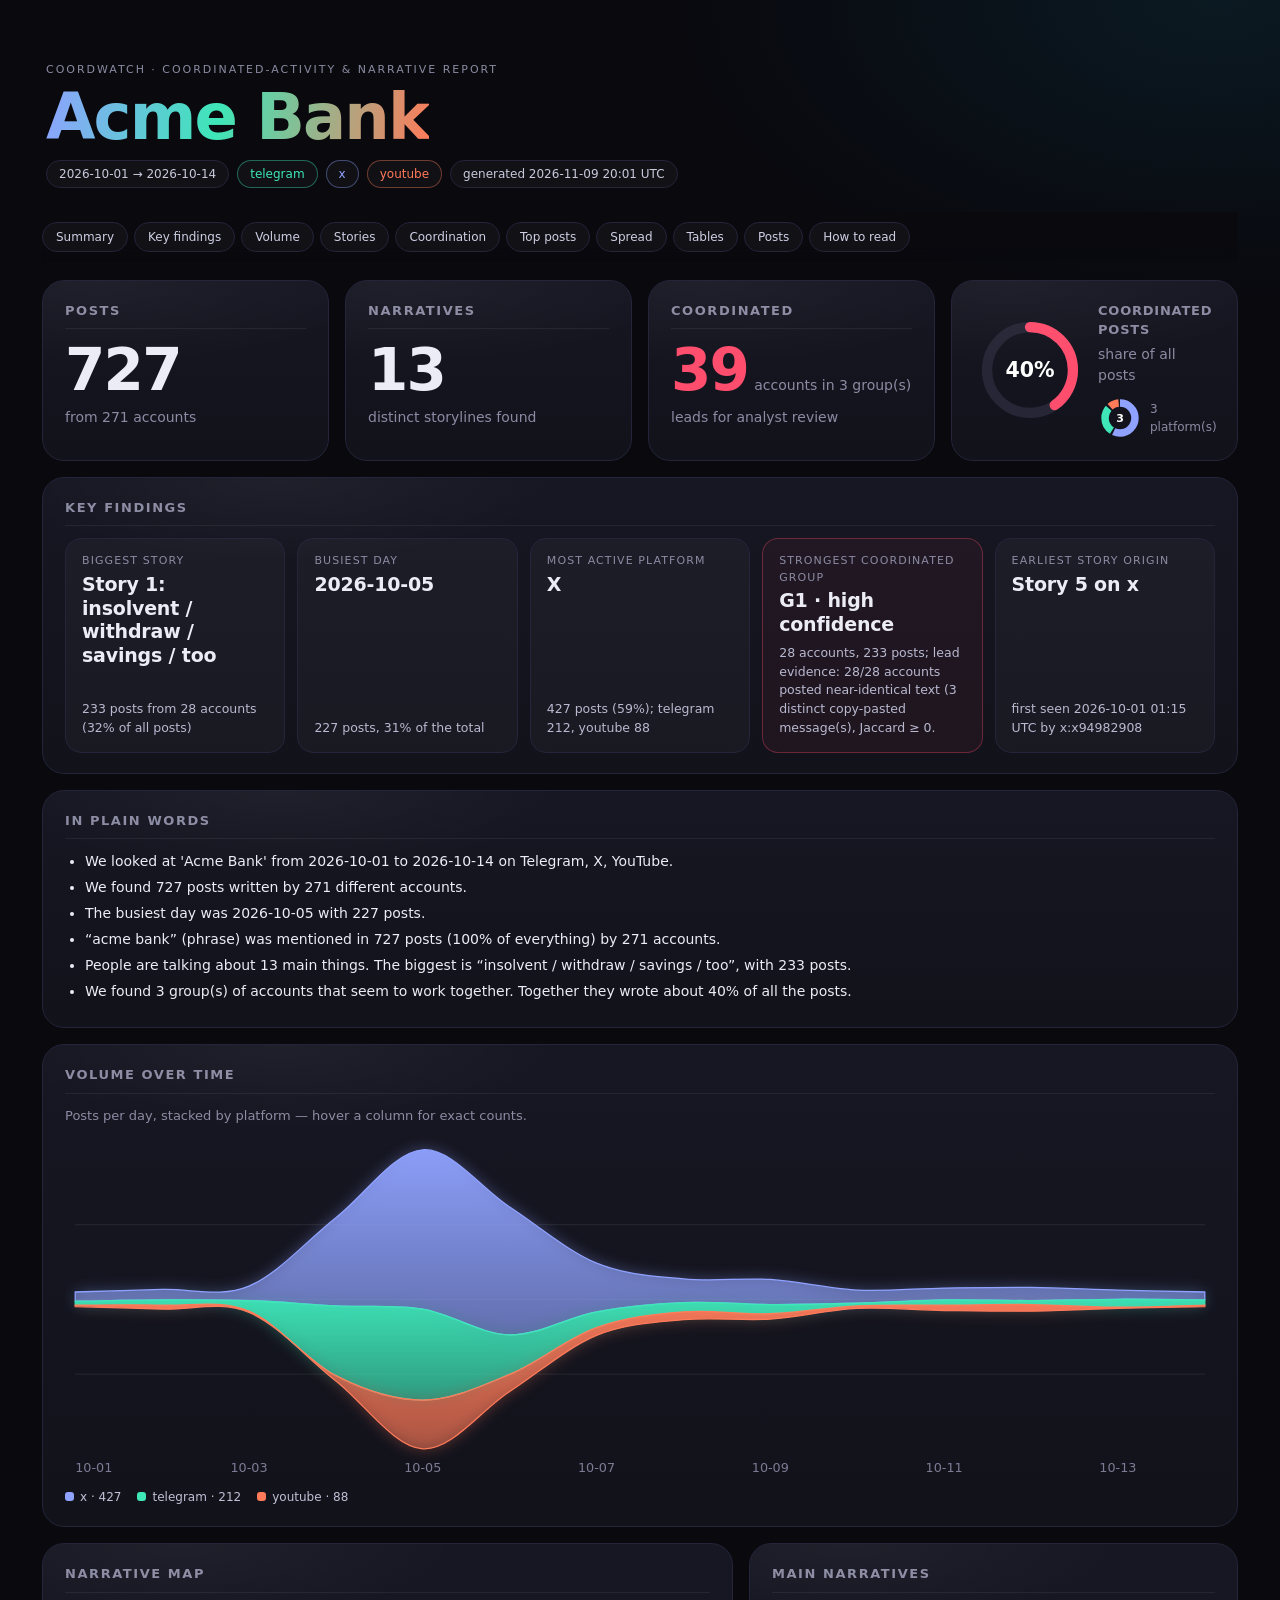
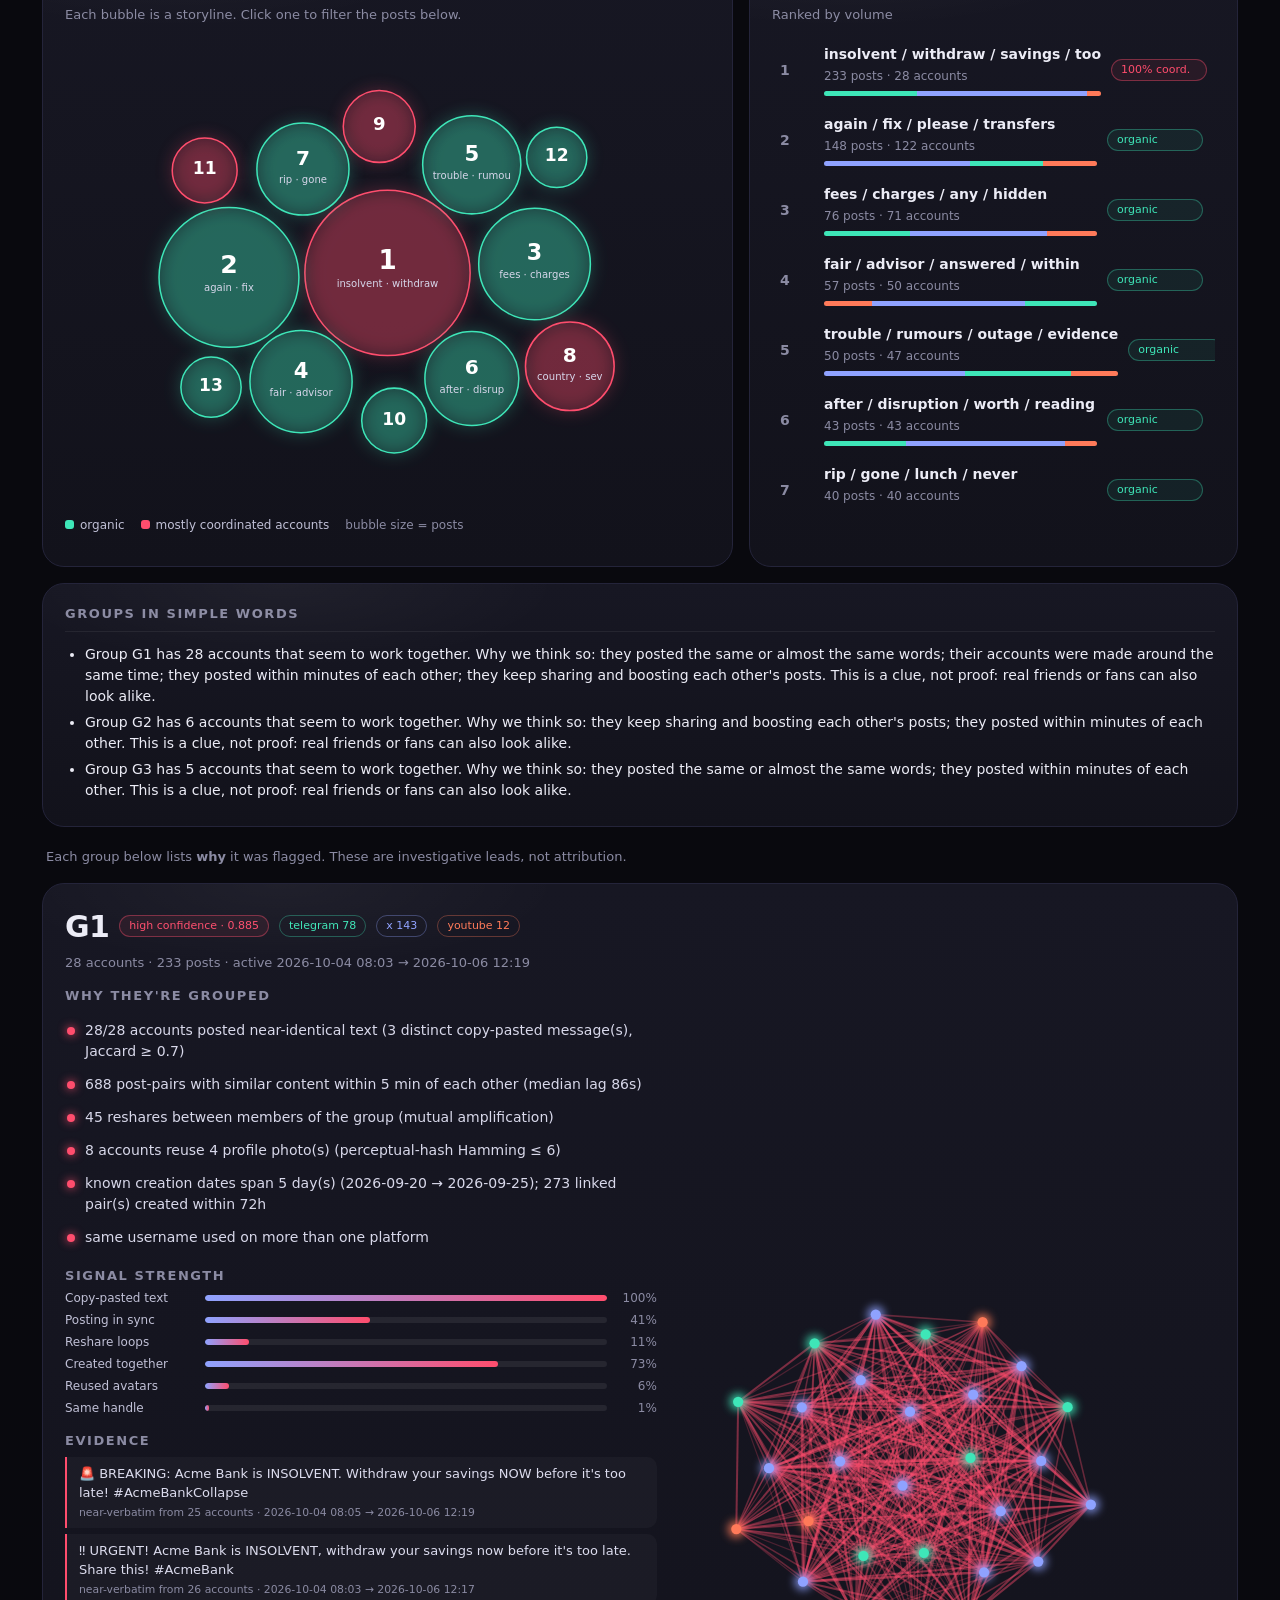
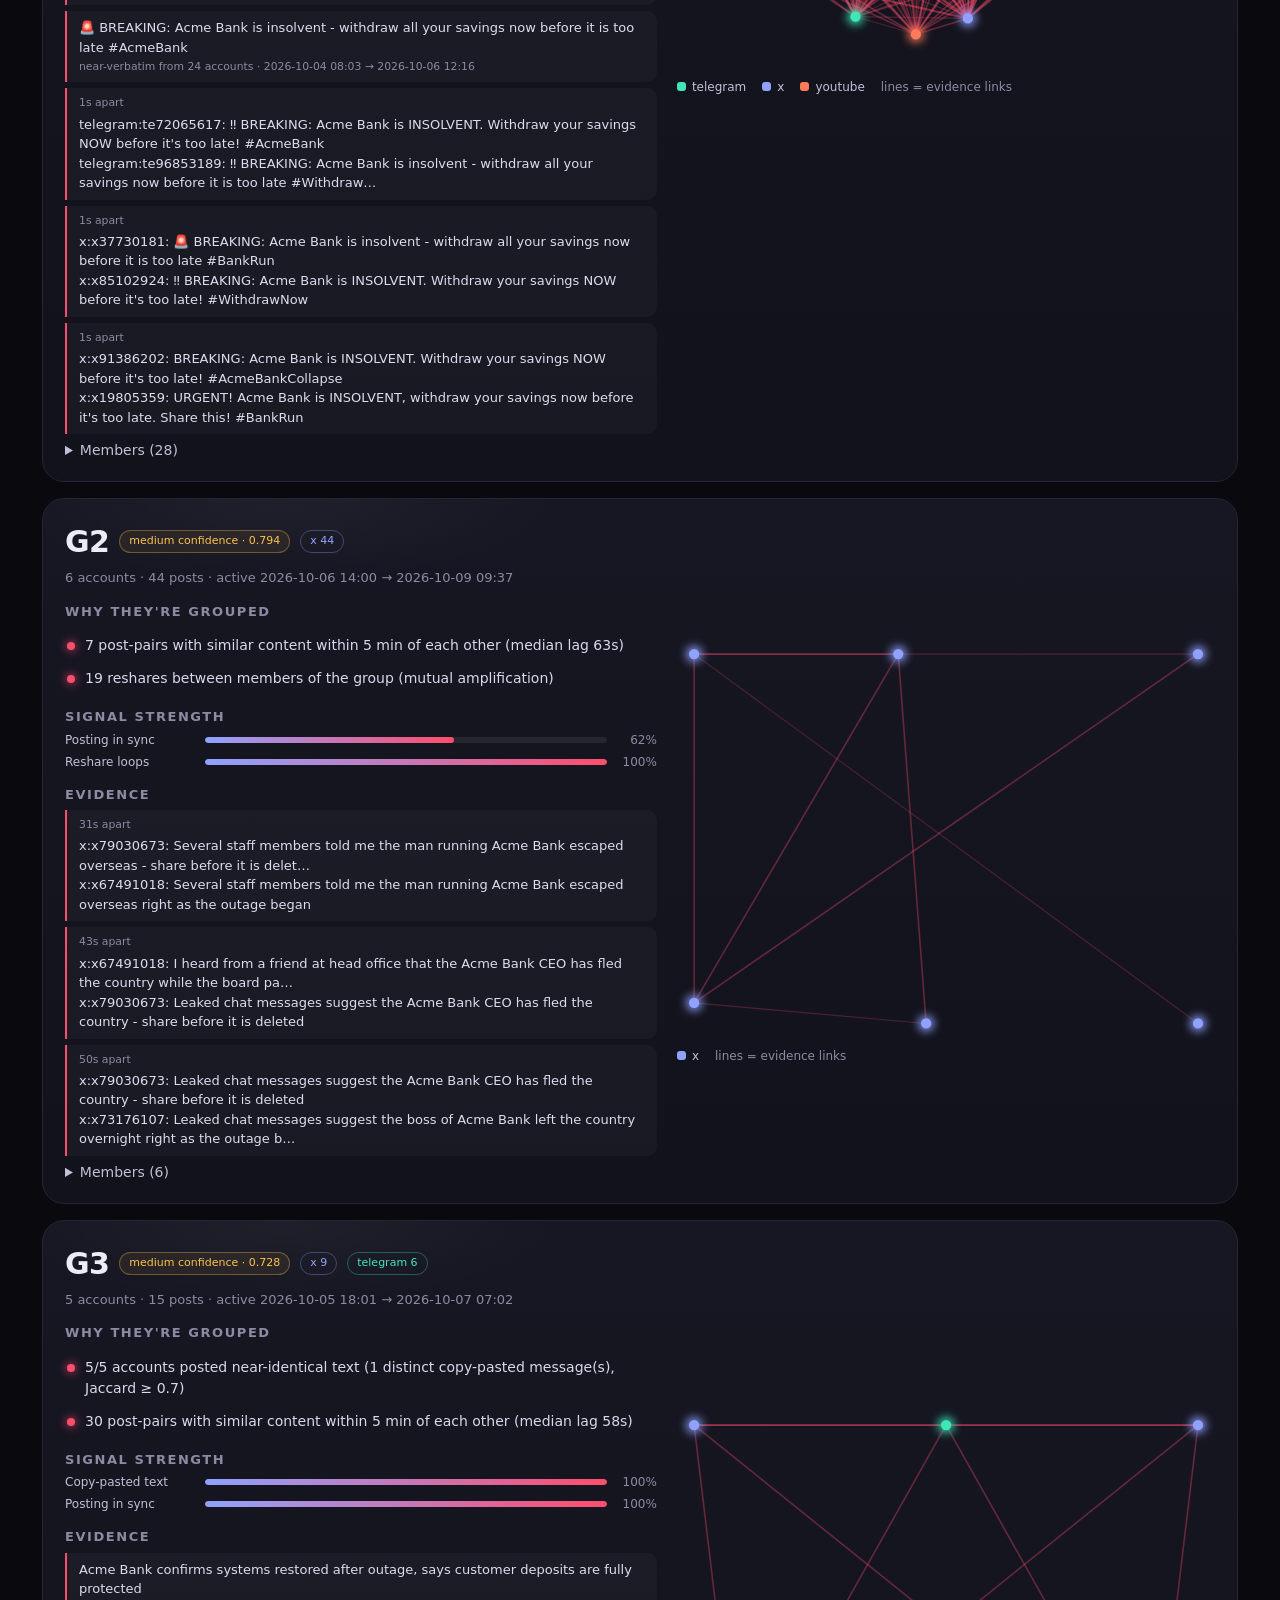
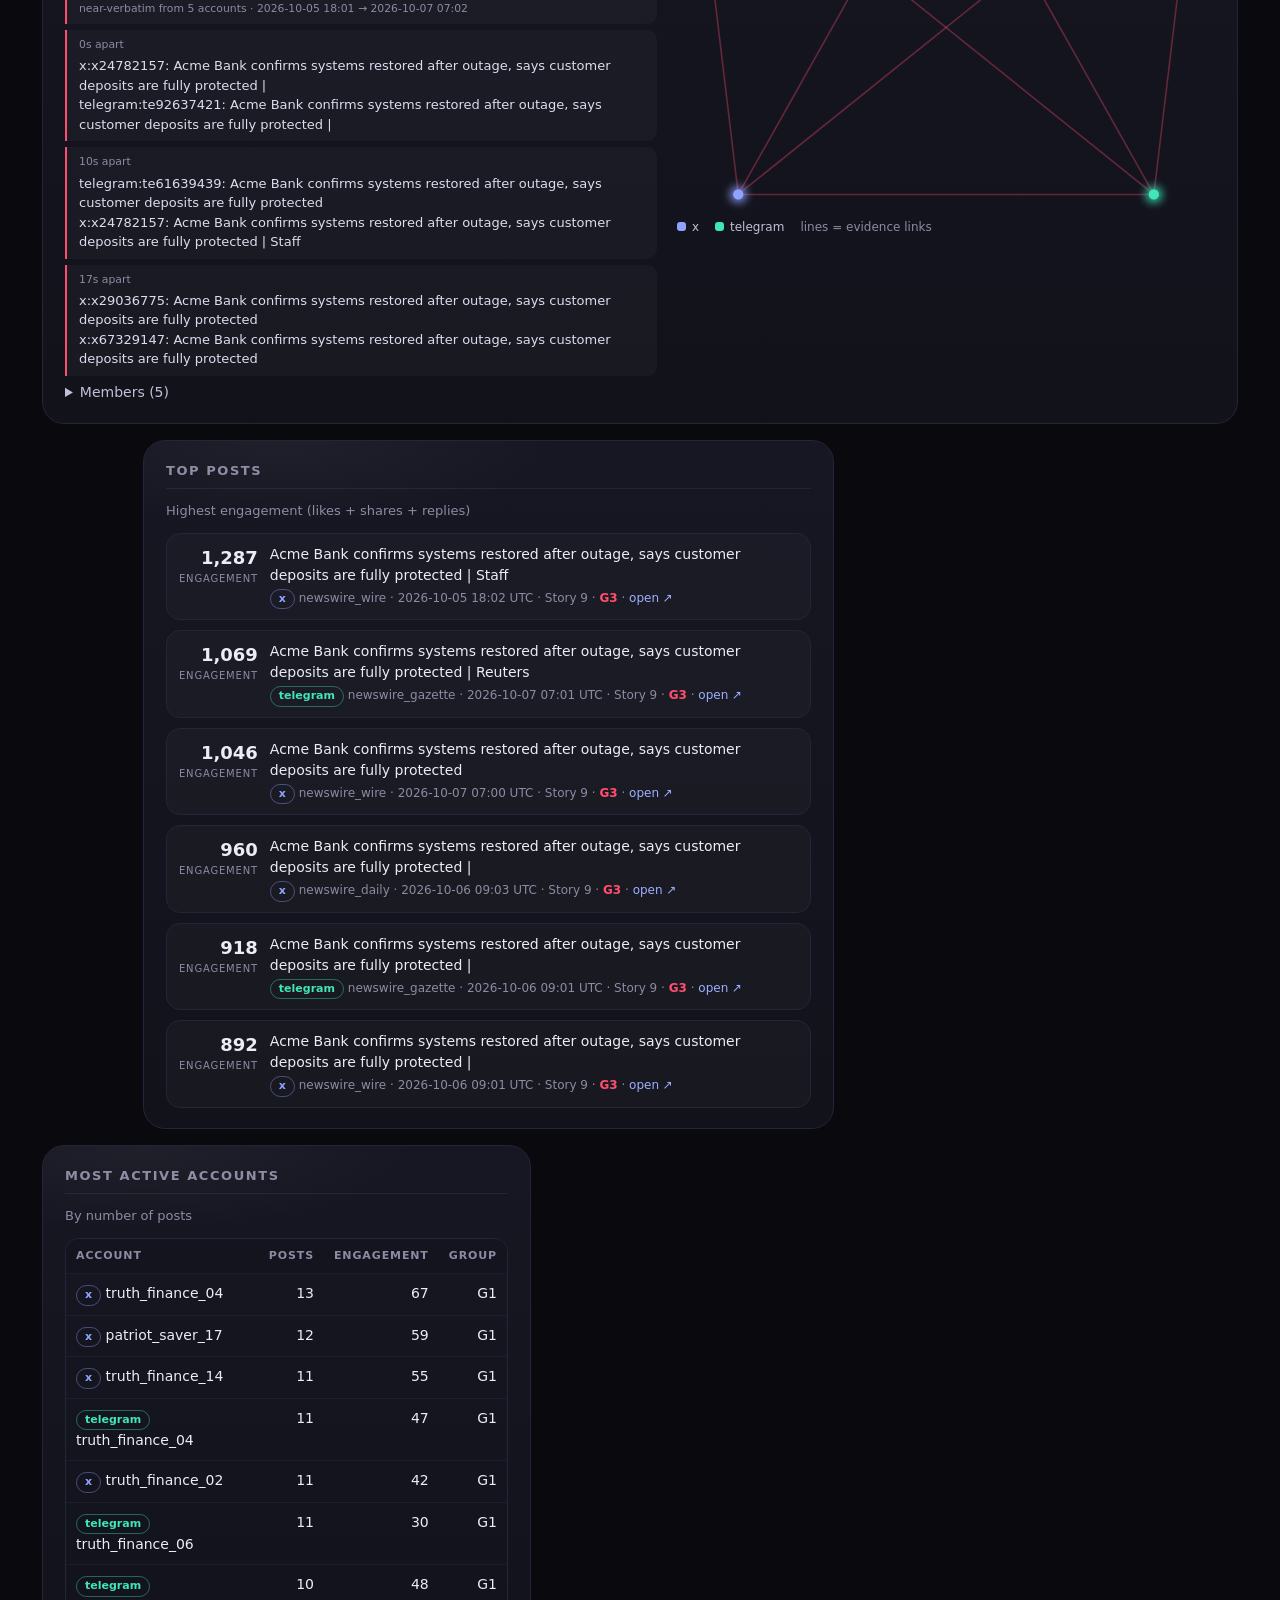
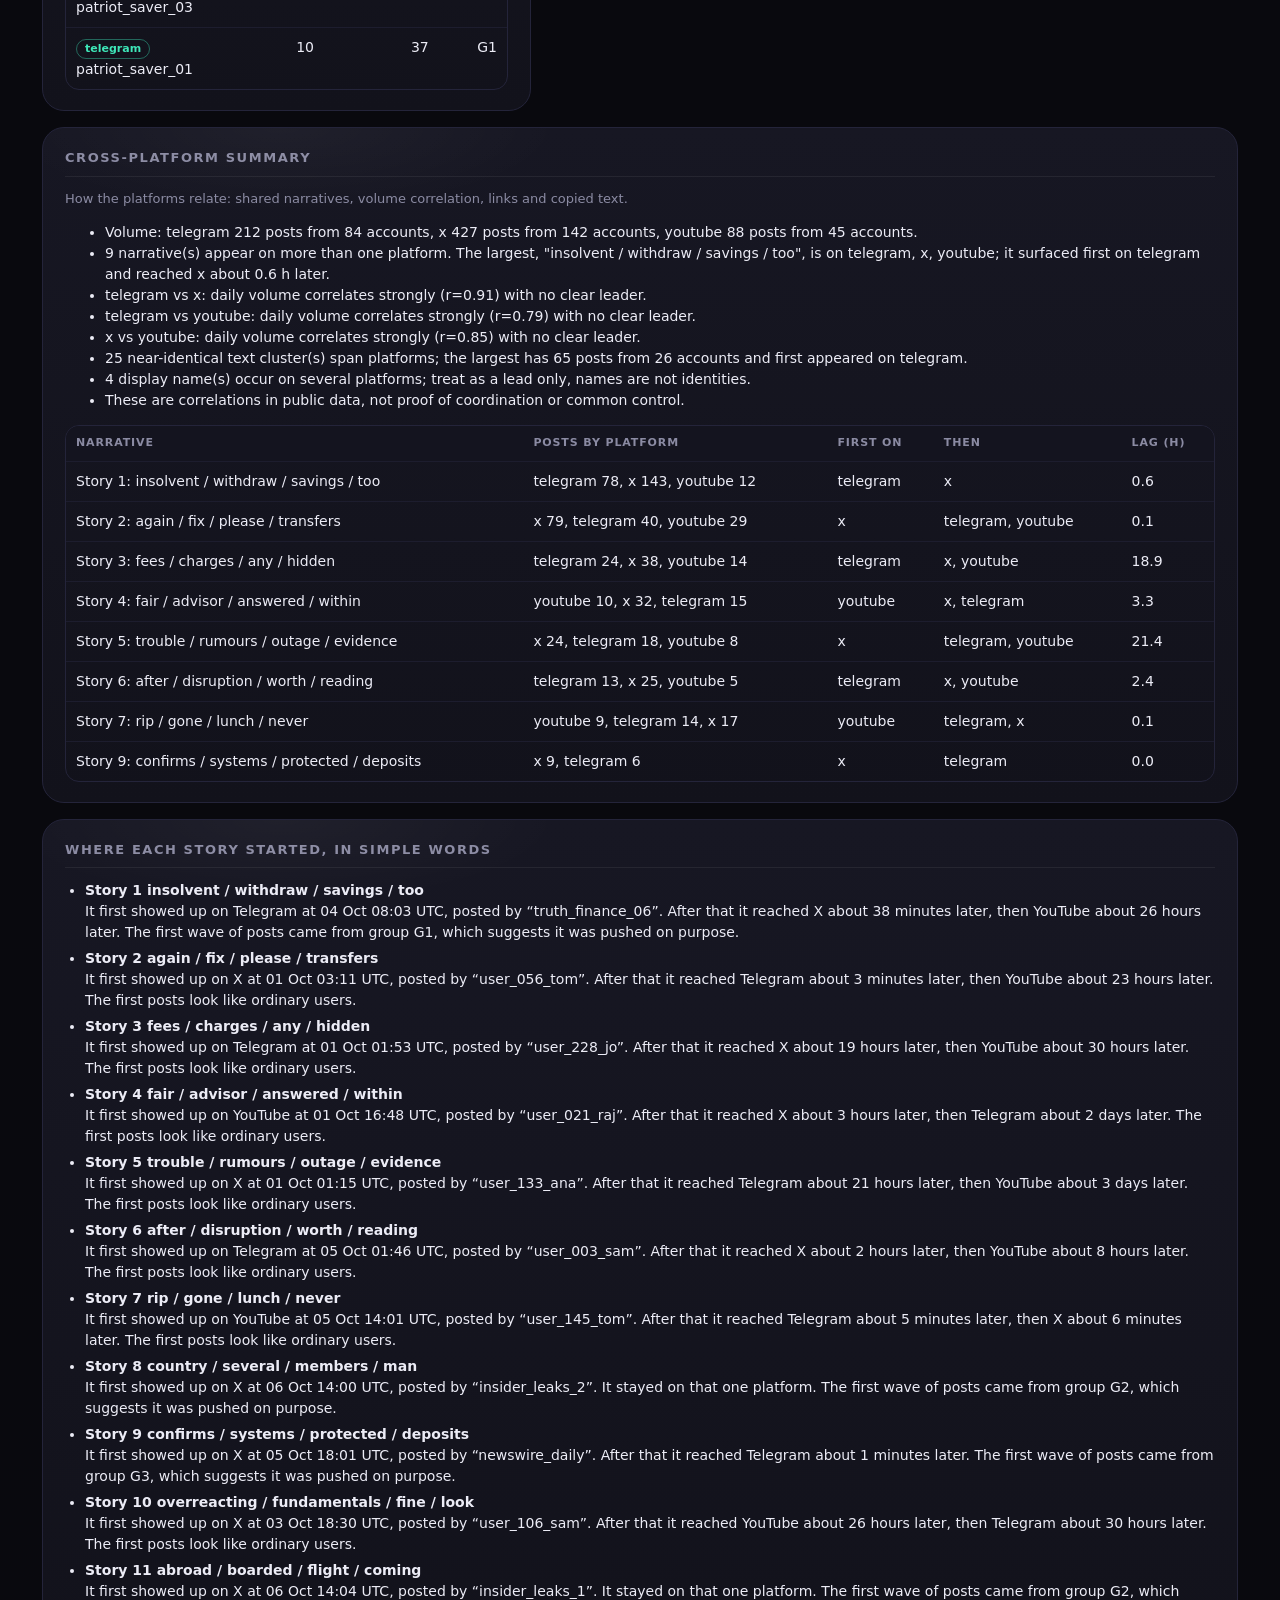
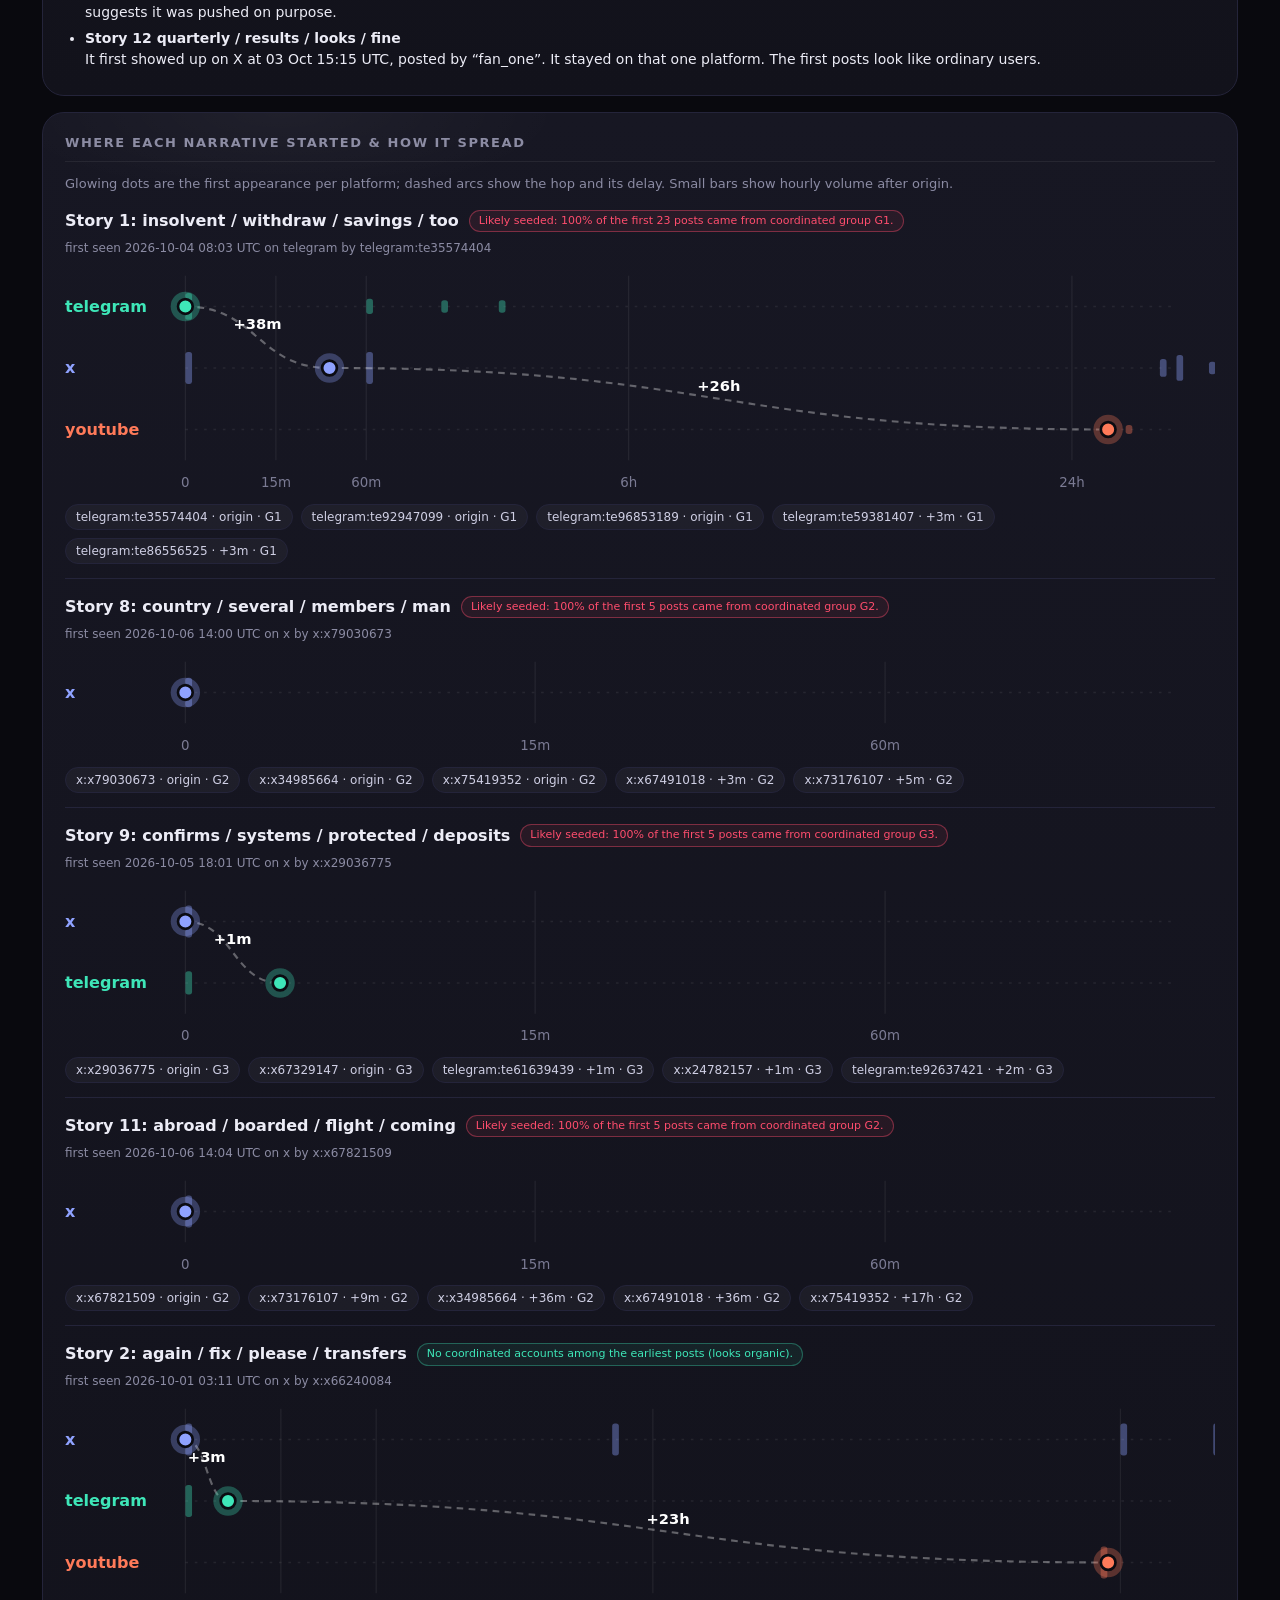
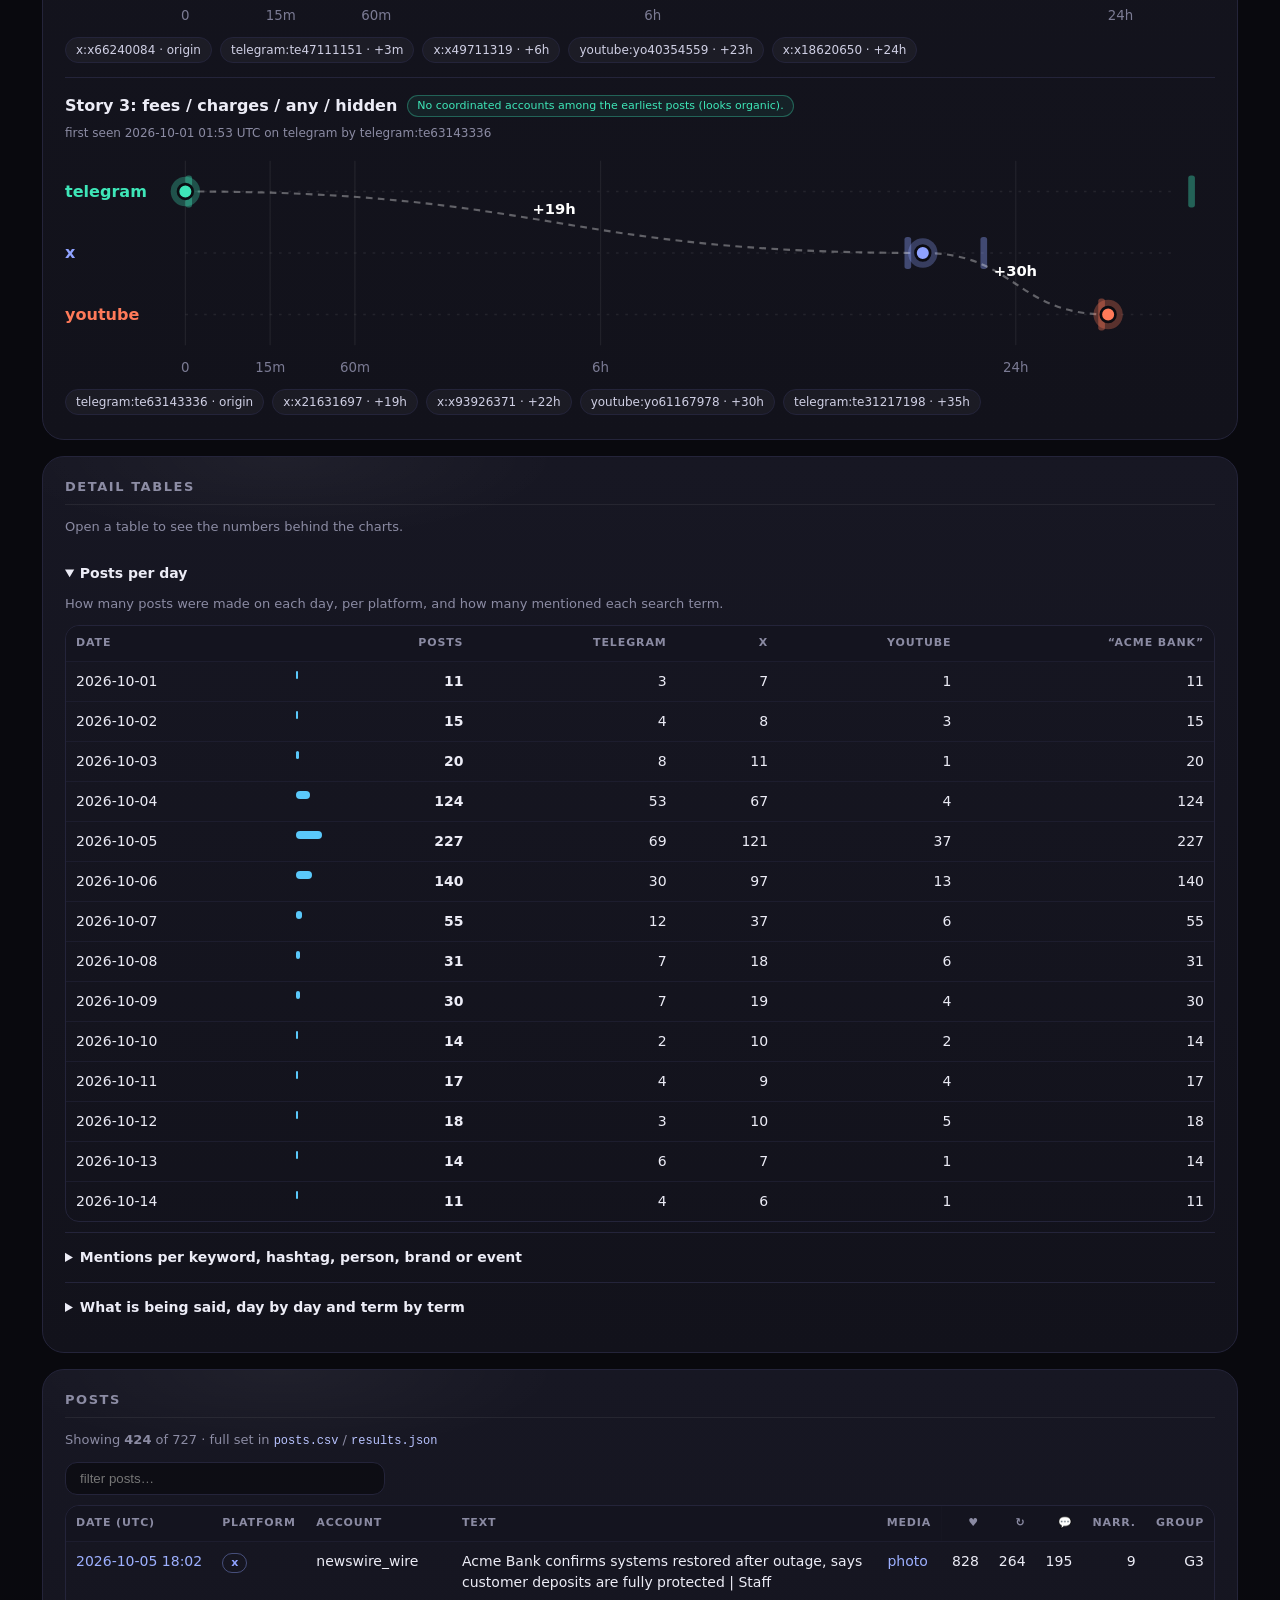
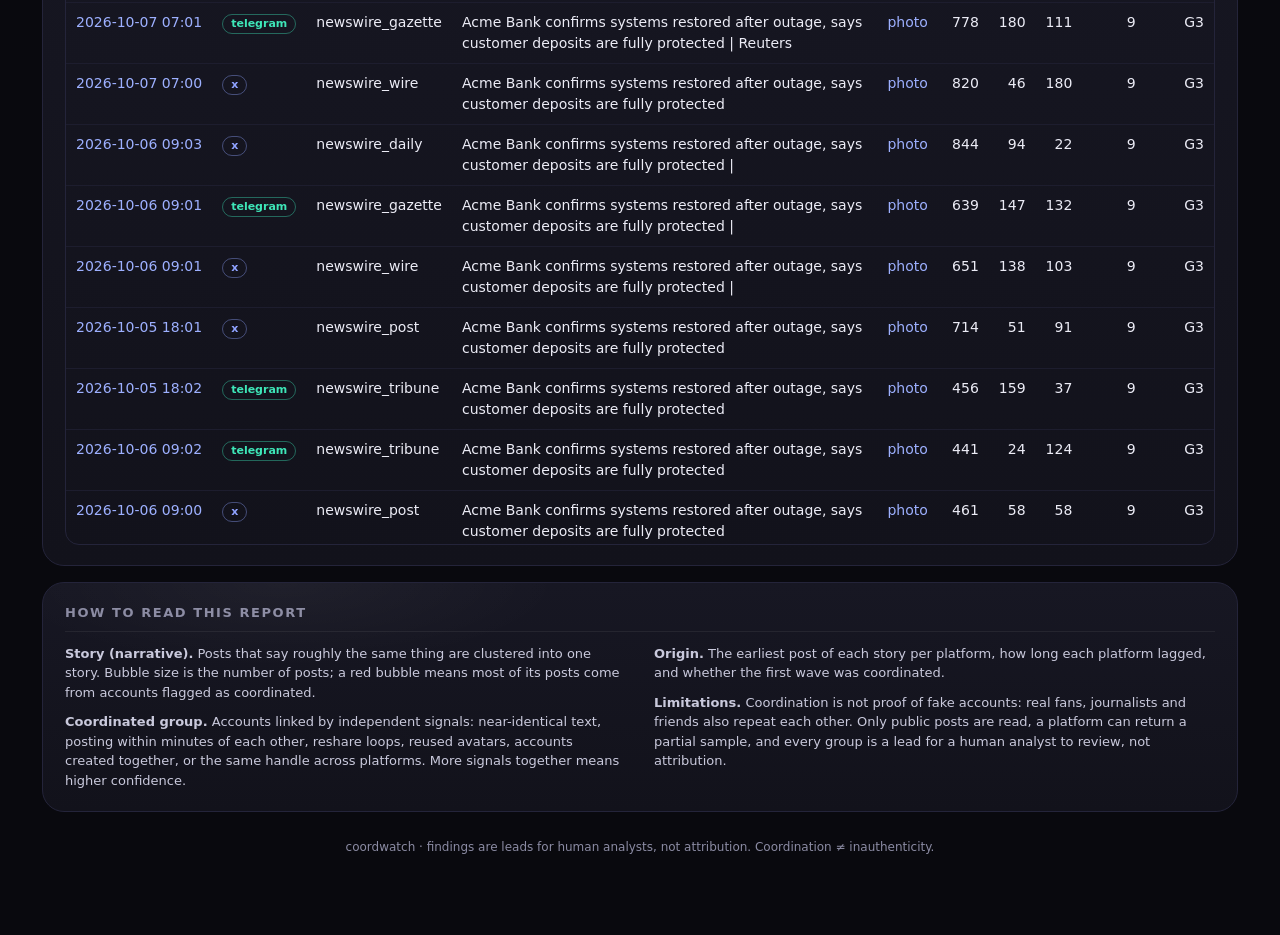
==== commit b32811b2: "Report: sticky section nav, key findings, top posts and accounts, collapsible detail tables, how-to-" ====
--- a/out/example/report.html
+++ b/out/example/report.html
@@ -45,9 +45,26 @@
 .warn{background:#ffc04d12;border:1px solid #ffc04d44;color:#ffd890;border-radius:14px;padding:9px 14px;margin-top:14px;font-size:13px}
 details summary{cursor:pointer;color:#c0c0d6}code{color:#b8c3ff;font-size:12px;word-break:break-all}
 footer{color:var(--mut);margin-top:26px;font-size:12px;text-align:center}
+.nav{position:sticky;top:0;z-index:20;display:flex;gap:6px;flex-wrap:wrap;padding:10px 0;margin:6px 0 0;background:linear-gradient(180deg,var(--bg) 70%,transparent);backdrop-filter:blur(6px)}
+.nav a{font-size:12px;padding:5px 13px;border-radius:99px;border:1px solid var(--line);background:#ffffff08;color:#cfcfe4}.nav a:hover{background:#ffffff14;text-decoration:none}
+.kf{display:grid;grid-template-columns:repeat(auto-fit,minmax(210px,1fr));gap:12px}.kfc{background:#ffffff08;border:1px solid var(--line);border-radius:16px;padding:14px 16px;display:flex;flex-direction:column;gap:3px}
+.kfc .k{font-size:11px;letter-spacing:.1em;text-transform:uppercase;color:var(--mut)}.kfc .v{font-size:19px;font-weight:700;letter-spacing:-.01em;line-height:1.25;overflow-wrap:anywhere}.kfc .d{font-size:12.5px;color:#b9b9d0;margin-top:auto;padding-top:4px}
+.kfc.hotc{border-color:#ff4d6d55;background:#ff4d6d0d}.kfc.okc{border-color:#3ee6b844}
+ul.plain{margin:6px 0 0;padding-left:20px}ul.plain li{margin:5px 0}
+table.num td:not(:first-child),table.num th:not(:first-child){text-align:right;font-variant-numeric:tabular-nums}
+.fold{border-top:1px solid var(--line);padding:10px 0}.fold:first-of-type{border-top:0}.fold summary{font-weight:600;font-size:14px;padding:4px 0;color:var(--tx)}.fold[open] summary{margin-bottom:6px}
+.tp{display:flex;flex-direction:column;gap:10px}.tpi{display:grid;grid-template-columns:auto 1fr;gap:12px;padding:10px 12px;border:1px solid var(--line);border-radius:14px;background:#ffffff06}
+.tpi .e{font-weight:800;font-size:18px;min-width:56px;text-align:right;font-variant-numeric:tabular-nums}.tpi .e small{display:block;font-size:10px;color:var(--mut);font-weight:500;letter-spacing:.08em;text-transform:uppercase}
+.tpi p{margin:0 0 3px;overflow-wrap:anywhere}.tpi .m{font-size:12px;color:var(--mut)}
+.how{columns:2;column-gap:28px}.how p{break-inside:avoid;margin:0 0 10px;font-size:13px;color:#c9c9dc}
+.tile>h2:first-child{padding-bottom:8px;border-bottom:1px solid #ffffff10;margin-bottom:12px}
+section[id],div[id]{scroll-margin-top:60px}
+#posts td:first-child,#posts td:nth-child(2){white-space:nowrap}#posts td:nth-child(n+6){text-align:right;font-variant-numeric:tabular-nums;white-space:nowrap}#posts th:nth-child(n+6){text-align:right}
+@media print{.nav{display:none}.tile{break-inside:avoid}}
+@media(max-width:960px){.how{columns:1}}
 @media(max-width:960px){.s3,.s4,.s5,.s6,.s7,.s8{grid-column:span 12}.gcard{grid-template-columns:1fr}.s3{grid-column:span 6}}
 @media(prefers-reduced-motion:reduce){*{animation:none!important}}
-</style></head><body><main><section class=hero><div class=eyebrow>coordwatch · coordinated-activity &amp; narrative report</div><h1><span>Acme Bank</span></h1><div class=chips><span class=chip>2026-10-01 → 2026-10-14</span><span class=chip style='border-color:#3ee6b866;color:#3ee6b8'>telegram</span><span class=chip style='border-color:#8fa2ff66;color:#8fa2ff'>x</span><span class=chip style='border-color:#ff7a5966;color:#ff7a59'>youtube</span><span class=chip>generated 2026-11-09 20:01 UTC</span></div></section><div class=bento><div class='tile s3 stat'><h2>Posts</h2><div class=big data-count=727>727</div><div class=lbl>from 271 accounts</div></div><div class='tile s3 stat'><h2>Narratives</h2><div class=big data-count=13>13</div><div class=lbl>distinct storylines found</div></div><div class='tile s3 stat'><h2>Coordinated</h2><div class='big hot'><span data-count=39>39</span><small>accounts in 3 group(s)</small></div><div class=lbl>leads for analyst review</div></div><div class='tile s3 stat share'><svg viewBox="0 0 120 120" class=ring><circle cx=60.0 cy=60.0 r=46 fill="none" stroke="#262636" stroke-width="11" /><circle cx=60.0 cy=60.0 r=46 fill=none stroke="#ff4d6d" stroke-width=11 stroke-linecap=round stroke-dasharray="116.2 289.0" transform="rotate(-90 60.0 60.0)" class=ring-arc style="--len:116.2"/><text x=60.0 y=68.0 text-anchor=middle class=ring-n>40%</text></svg><div class=sh-t><h2>Coordinated posts</h2><div class=lbl style='margin:0'>share of all posts</div><div class=sh-d><svg viewBox="0 0 44 44" class=donut role=img aria-label="platform mix"><circle cx="22.0" cy="22.0" r="14.96" fill="none" stroke="#8fa2ff" stroke-width="7.48" stroke-dasharray="53.2 94.0" stroke-dashoffset="-0.0" transform="rotate(-90 22.0 22.0)"><title>x: 427</title></circle><circle cx="22.0" cy="22.0" r="14.96" fill="none" stroke="#3ee6b8" stroke-width="7.48" stroke-dasharray="25.4 94.0" stroke-dashoffset="-55.2" transform="rotate(-90 22.0 22.0)"><title>telegram: 212</title></circle><circle cx="22.0" cy="22.0" r="14.96" fill="none" stroke="#ff7a59" stroke-width="7.48" stroke-dasharray="9.4 94.0" stroke-dashoffset="-82.6" transform="rotate(-90 22.0 22.0)"><title>youtube: 88</title></circle><text x="22.0" y="25.5" text-anchor="middle" class="donut-n" style="font-size:11px">3</text></svg><span class=muted>3 platform(s)</span></div></div></div><div class='tile s12'><h2>In plain words</h2><ul><li>We looked at &#x27;Acme Bank&#x27; from 2026-10-01 to 2026-10-14 on Telegram, X, YouTube.</li><li>We found 727 posts written by 271 different accounts.</li><li>The busiest day was 2026-10-05 with 227 posts.</li><li>“acme bank” (phrase) was mentioned in 727 posts (100% of everything) by 271 accounts.</li><li>People are talking about 13 main things. The biggest is “insolvent / withdraw / savings / too”, with 233 posts.</li><li>We found 3 group(s) of accounts that seem to work together. Together they wrote about 40% of all the posts.</li></ul></div><div class='tile s12'><h2>Posts per day</h2><p class=sub>How many posts were made on each day of the time frame, per platform, and how many mentioned each search term.</p><div class=tbl><table><thead><tr><th>Date</th><th></th><th>Posts</th><th>telegram</th><th>x</th><th>youtube</th><th>“acme bank”</th></tr></thead><tbody><tr><td>2026-10-01</td><td><div style='background:var(--cyan,#5ac8fa);height:8px;border-radius:4px;width:5%;min-width:1px'></div></td><td><b>11</b></td><td>3</td><td>7</td><td>1</td><td>11</td></tr><tr><td>2026-10-02</td><td><div style='background:var(--cyan,#5ac8fa);height:8px;border-radius:4px;width:7%;min-width:1px'></div></td><td><b>15</b></td><td>4</td><td>8</td><td>3</td><td>15</td></tr><tr><td>2026-10-03</td><td><div style='background:var(--cyan,#5ac8fa);height:8px;border-radius:4px;width:9%;min-width:1px'></div></td><td><b>20</b></td><td>8</td><td>11</td><td>1</td><td>20</td></tr><tr><td>2026-10-04</td><td><div style='background:var(--cyan,#5ac8fa);height:8px;border-radius:4px;width:55%;min-width:1px'></div></td><td><b>124</b></td><td>53</td><td>67</td><td>4</td><td>124</td></tr><tr><td>2026-10-05</td><td><div style='background:var(--cyan,#5ac8fa);height:8px;border-radius:4px;width:100%;min-width:1px'></div></td><td><b>227</b></td><td>69</td><td>121</td><td>37</td><td>227</td></tr><tr><td>2026-10-06</td><td><div style='background:var(--cyan,#5ac8fa);height:8px;border-radius:4px;width:62%;min-width:1px'></div></td><td><b>140</b></td><td>30</td><td>97</td><td>13</td><td>140</td></tr><tr><td>2026-10-07</td><td><div style='background:var(--cyan,#5ac8fa);height:8px;border-radius:4px;width:24%;min-width:1px'></div></td><td><b>55</b></td><td>12</td><td>37</td><td>6</td><td>55</td></tr><tr><td>2026-10-08</td><td><div style='background:var(--cyan,#5ac8fa);height:8px;border-radius:4px;width:14%;min-width:1px'></div></td><td><b>31</b></td><td>7</td><td>18</td><td>6</td><td>31</td></tr><tr><td>2026-10-09</td><td><div style='background:var(--cyan,#5ac8fa);height:8px;border-radius:4px;width:13%;min-width:1px'></div></td><td><b>30</b></td><td>7</td><td>19</td><td>4</td><td>30</td></tr><tr><td>2026-10-10</td><td><div style='background:var(--cyan,#5ac8fa);height:8px;border-radius:4px;width:6%;min-width:1px'></div></td><td><b>14</b></td><td>2</td><td>10</td><td>2</td><td>14</td></tr><tr><td>2026-10-11</td><td><div style='background:var(--cyan,#5ac8fa);height:8px;border-radius:4px;width:7%;min-width:1px'></div></td><td><b>17</b></td><td>4</td><td>9</td><td>4</td><td>17</td></tr><tr><td>2026-10-12</td><td><div style='background:var(--cyan,#5ac8fa);height:8px;border-radius:4px;width:8%;min-width:1px'></div></td><td><b>18</b></td><td>3</td><td>10</td><td>5</td><td>18</td></tr><tr><td>2026-10-13</td><td><div style='background:var(--cyan,#5ac8fa);height:8px;border-radius:4px;width:6%;min-width:1px'></div></td><td><b>14</b></td><td>6</td><td>7</td><td>1</td><td>14</td></tr><tr><td>2026-10-14</td><td><div style='background:var(--cyan,#5ac8fa);height:8px;border-radius:4px;width:5%;min-width:1px'></div></td><td><b>11</b></td><td>4</td><td>6</td><td>1</td><td>11</td></tr></tbody></table></div></div><div class='tile s12'><h2>Mentions per keyword, hashtag, person, brand or event</h2><div class=tbl><table><thead><tr><th>Search term</th><th>Type</th><th>Posts</th><th>Share</th><th>Accounts</th><th>telegram</th><th>x</th><th>youtube</th></tr></thead><tbody><tr><td><b>acme bank</b></td><td>phrase</td><td><b>727</b></td><td>100%</td><td>271</td><td>212</td><td>427</td><td>88</td></tr></tbody></table></div></div><div class='tile s12'><h2>What is being said, day by day and term by term</h2><ul><li><b>Story 1</b> 233 posts from 28 accounts talk about: insolvent, withdraw, savings, too, late. Mostly on X and Telegram. It was loudest on 2026-10-04. 100% of these posts come from accounts that seem to work together.</li><li><b>Story 2</b> 148 posts from 122 accounts talk about: again, fix, please, transfers, website. Mostly on X and Telegram. It was loudest on 2026-10-05. It looks like normal people talking.</li><li><b>Story 3</b> 76 posts from 71 accounts talk about: fees, charges, any, hidden, insane. Mostly on X and Telegram. It was loudest on 2026-10-06. It looks like normal people talking.</li><li><b>Story 4</b> 57 posts from 50 accounts talk about: fair, advisor, answered, within, minutes. Mostly on X and Telegram. It was loudest on 2026-10-06. It looks like normal people talking.</li><li><b>Story 5</b> 50 posts from 47 accounts talk about: trouble, rumours, outage, evidence, either. Mostly on X and Telegram. It was loudest on 2026-10-05. It looks like normal people talking.</li><li><b>Story 6</b> 43 posts from 43 accounts talk about: after, disruption, worth, reading, full. Mostly on X and Telegram. It was loudest on 2026-10-05. It looks like normal people talking.</li><li><b>Story 7</b> 40 posts from 40 accounts talk about: rip, gone, lunch, never, press. Mostly on X and Telegram. It was loudest on 2026-10-05. It looks like normal people talking.</li><li><b>Story 8</b> 35 posts from 6 accounts talk about: country, several, members, man, running. Mostly on X. It was loudest on 2026-10-09. 100% of these posts come from accounts that seem to work together.</li><li><b>Story 9</b> 15 posts from 5 accounts talk about: confirms, systems, protected, deposits, restored. Mostly on X and Telegram. It was loudest on 2026-10-05. 100% of these posts come from accounts that seem to work together.</li><li><b>Story 10</b> 9 posts from 9 accounts talk about: overreacting, fundamentals, fine, look, analysts. Mostly on X and Telegram. It was loudest on 2026-10-05. It looks like normal people talking.</li><li><b>Story 11</b> 9 posts from 5 accounts talk about: abroad, boarded, flight, coming, board. Mostly on X. It was loudest on 2026-10-06. 100% of these posts come from accounts that seem to work together.</li><li><b>Story 12</b> 6 posts from 2 accounts talk about: quarterly, results, looks, fine. Mostly on X. It was loudest on 2026-10-03. It looks like normal people talking.</li><li><b>Story 13</b> 6 posts from 2 accounts talk about: finally, fixed, problem, update, mobile. Mostly on X. It was loudest on 2026-10-04. It looks like normal people talking.</li></ul><p class=sub>Posts per narrative on each date, then per search term.</p><div class=tbl><table><thead><tr><th>Narrative</th><th>Posts</th><th>10-01</th><th>10-02</th><th>10-03</th><th>10-04</th><th>10-05</th><th>10-06</th><th>10-07</th><th>10-08</th><th>10-09</th><th>10-10</th><th>10-11</th><th>10-12</th><th>10-13</th><th>10-14</th><th>“acme bank”</th></tr></thead><tbody><tr><td style='white-space:nowrap'>Story 1: insolvent / withdraw / savings / too</td><td><b>233</b></td><td style='text-align:center;background:rgba(90,200,250,0.00)'></td><td style='text-align:center;background:rgba(90,200,250,0.00)'></td><td style='text-align:center;background:rgba(90,200,250,0.00)'></td><td style='text-align:center;background:rgba(90,200,250,0.78)'>111</td><td style='text-align:center;background:rgba(90,200,250,0.61)'>84</td><td style='text-align:center;background:rgba(90,200,250,0.32)'>38</td><td style='text-align:center;background:rgba(90,200,250,0.00)'></td><td style='text-align:center;background:rgba(90,200,250,0.00)'></td><td style='text-align:center;background:rgba(90,200,250,0.00)'></td><td style='text-align:center;background:rgba(90,200,250,0.00)'></td><td style='text-align:center;background:rgba(90,200,250,0.00)'></td><td style='text-align:center;background:rgba(90,200,250,0.00)'></td><td style='text-align:center;background:rgba(90,200,250,0.00)'></td><td style='text-align:center;background:rgba(90,200,250,0.00)'></td><td>233</td></tr><tr><td style='white-space:nowrap'>Story 2: again / fix / please / transfers</td><td><b>148</b></td><td style='text-align:center;background:rgba(90,200,250,0.10)'>3</td><td style='text-align:center;background:rgba(90,200,250,0.12)'>6</td><td style='text-align:center;background:rgba(90,200,250,0.12)'>6</td><td style='text-align:center;background:rgba(90,200,250,0.11)'>5</td><td style='text-align:center;background:rgba(90,200,250,0.33)'>39</td><td style='text-align:center;background:rgba(90,200,250,0.24)'>26</td><td style='text-align:center;background:rgba(90,200,250,0.21)'>20</td><td style='text-align:center;background:rgba(90,200,250,0.12)'>7</td><td style='text-align:center;background:rgba(90,200,250,0.12)'>6</td><td style='text-align:center;background:rgba(90,200,250,0.12)'>6</td><td style='text-align:center;background:rgba(90,200,250,0.14)'>9</td><td style='text-align:center;background:rgba(90,200,250,0.12)'>7</td><td style='text-align:center;background:rgba(90,200,250,0.11)'>4</td><td style='text-align:center;background:rgba(90,200,250,0.11)'>4</td><td>148</td></tr><tr><td style='white-space:nowrap'>Story 3: fees / charges / any / hidden</td><td><b>76</b></td><td style='text-align:center;background:rgba(90,200,250,0.09)'>2</td><td style='text-align:center;background:rgba(90,200,250,0.11)'>4</td><td style='text-align:center;background:rgba(90,200,250,0.11)'>5</td><td style='text-align:center;background:rgba(90,200,250,0.09)'>2</td><td style='text-align:center;background:rgba(90,200,250,0.18)'>16</td><td style='text-align:center;background:rgba(90,200,250,0.21)'>20</td><td style='text-align:center;background:rgba(90,200,250,0.13)'>8</td><td style='text-align:center;background:rgba(90,200,250,0.09)'>1</td><td style='text-align:center;background:rgba(90,200,250,0.10)'>3</td><td style='text-align:center;background:rgba(90,200,250,0.10)'>3</td><td style='text-align:center;background:rgba(90,200,250,0.11)'>4</td><td style='text-align:center;background:rgba(90,200,250,0.09)'>2</td><td style='text-align:center;background:rgba(90,200,250,0.11)'>5</td><td style='text-align:center;background:rgba(90,200,250,0.09)'>1</td><td>76</td></tr><tr><td style='white-space:nowrap'>Story 4: fair / advisor / answered / within</td><td><b>57</b></td><td style='text-align:center;background:rgba(90,200,250,0.09)'>2</td><td style='text-align:center;background:rgba(90,200,250,0.09)'>2</td><td style='text-align:center;background:rgba(90,200,250,0.11)'>4</td><td style='text-align:center;background:rgba(90,200,250,0.09)'>2</td><td style='text-align:center;background:rgba(90,200,250,0.15)'>11</td><td style='text-align:center;background:rgba(90,200,250,0.16)'>12</td><td style='text-align:center;background:rgba(90,200,250,0.11)'>5</td><td style='text-align:center;background:rgba(90,200,250,0.10)'>3</td><td style='text-align:center;background:rgba(90,200,250,0.10)'>3</td><td style='text-align:center;background:rgba(90,200,250,0.09)'>1</td><td style='text-align:center;background:rgba(90,200,250,0.10)'>3</td><td style='text-align:center;background:rgba(90,200,250,0.11)'>4</td><td style='text-align:center;background:rgba(90,200,250,0.09)'>2</td><td style='text-align:center;background:rgba(90,200,250,0.10)'>3</td><td>57</td></tr><tr><td style='white-space:nowrap'>Story 5: trouble / rumours / outage / evidence</td><td><b>50</b></td><td style='text-align:center;background:rgba(90,200,250,0.11)'>4</td><td style='text-align:center;background:rgba(90,200,250,0.10)'>3</td><td style='text-align:center;background:rgba(90,200,250,0.09)'>2</td><td style='text-align:center;background:rgba(90,200,250,0.09)'>1</td><td style='text-align:center;background:rgba(90,200,250,0.17)'>14</td><td style='text-align:center;background:rgba(90,200,250,0.16)'>13</td><td style='text-align:center;background:rgba(90,200,250,0.11)'>4</td><td style='text-align:center;background:rgba(90,200,250,0.10)'>3</td><td style='text-align:center;background:rgba(90,200,250,0.09)'>1</td><td style='text-align:center;background:rgba(90,200,250,0.09)'>1</td><td style='text-align:center;background:rgba(90,200,250,0.09)'>1</td><td style='text-align:center;background:rgba(90,200,250,0.09)'>2</td><td style='text-align:center;background:rgba(90,200,250,0.09)'>1</td><td style='text-align:center;background:rgba(90,200,250,0.00)'></td><td>50</td></tr><tr><td style='white-space:nowrap'>Story 6: after / disruption / worth / reading</td><td><b>43</b></td><td style='text-align:center;background:rgba(90,200,250,0.00)'></td><td style='text-align:center;background:rgba(90,200,250,0.00)'></td><td style='text-align:center;background:rgba(90,200,250,0.00)'></td><td style='text-align:center;background:rgba(90,200,250,0.00)'></td><td style='text-align:center;background:rgba(90,200,250,0.16)'>13</td><td style='text-align:center;background:rgba(90,200,250,0.15)'>11</td><td style='text-align:center;background:rgba(90,200,250,0.11)'>5</td><td style='text-align:center;background:rgba(90,200,250,0.10)'>3</td><td style='text-align:center;background:rgba(90,200,250,0.11)'>4</td><td style='text-align:center;background:rgba(90,200,250,0.09)'>2</td><td style='text-align:center;background:rgba(90,200,250,0.00)'></td><td style='text-align:center;background:rgba(90,200,250,0.09)'>1</td><td style='text-align:center;background:rgba(90,200,250,0.09)'>1</td><td style='text-align:center;background:rgba(90,200,250,0.10)'>3</td><td>43</td></tr><tr><td style='white-space:nowrap'>Story 7: rip / gone / lunch / never</td><td><b>40</b></td><td style='text-align:center;background:rgba(90,200,250,0.00)'></td><td style='text-align:center;background:rgba(90,200,250,0.00)'></td><td style='text-align:center;background:rgba(90,200,250,0.00)'></td><td style='text-align:center;background:rgba(90,200,250,0.00)'></td><td style='text-align:center;background:rgba(90,200,250,0.33)'>40</td><td style='text-align:center;background:rgba(90,200,250,0.00)'></td><td style='text-align:center;background:rgba(90,200,250,0.00)'></td><td style='text-align:center;background:rgba(90,200,250,0.00)'></td><td style='text-align:center;background:rgba(90,200,250,0.00)'></td><td style='text-align:center;background:rgba(90,200,250,0.00)'></td><td style='text-align:center;background:rgba(90,200,250,0.00)'></td><td style='text-align:center;background:rgba(90,200,250,0.00)'></td><td style='text-align:center;background:rgba(90,200,250,0.00)'></td><td style='text-align:center;background:rgba(90,200,250,0.00)'></td><td>40</td></tr><tr><td style='white-space:nowrap'>Story 8: country / several / members / man</td><td><b>35</b></td><td style='text-align:center;background:rgba(90,200,250,0.00)'></td><td style='text-align:center;background:rgba(90,200,250,0.00)'></td><td style='text-align:center;background:rgba(90,200,250,0.00)'></td><td style='text-align:center;background:rgba(90,200,250,0.00)'></td><td style='text-align:center;background:rgba(90,200,250,0.00)'></td><td style='text-align:center;background:rgba(90,200,250,0.14)'>9</td><td style='text-align:center;background:rgba(90,200,250,0.11)'>5</td><td style='text-align:center;background:rgba(90,200,250,0.14)'>10</td><td style='text-align:center;background:rgba(90,200,250,0.15)'>11</td><td style='text-align:center;background:rgba(90,200,250,0.00)'></td><td style='text-align:center;background:rgba(90,200,250,0.00)'></td><td style='text-align:center;background:rgba(90,200,250,0.00)'></td><td style='text-align:center;background:rgba(90,200,250,0.00)'></td><td style='text-align:center;background:rgba(90,200,250,0.00)'></td><td>35</td></tr><tr><td style='white-space:nowrap'>Story 9: confirms / systems / protected / deposits</td><td><b>15</b></td><td style='text-align:center;background:rgba(90,200,250,0.00)'></td><td style='text-align:center;background:rgba(90,200,250,0.00)'></td><td style='text-align:center;background:rgba(90,200,250,0.00)'></td><td style='text-align:center;background:rgba(90,200,250,0.00)'></td><td style='text-align:center;background:rgba(90,200,250,0.11)'>5</td><td style='text-align:center;background:rgba(90,200,250,0.11)'>5</td><td style='text-align:center;background:rgba(90,200,250,0.11)'>5</td><td style='text-align:center;background:rgba(90,200,250,0.00)'></td><td style='text-align:center;background:rgba(90,200,250,0.00)'></td><td style='text-align:center;background:rgba(90,200,250,0.00)'></td><td style='text-align:center;background:rgba(90,200,250,0.00)'></td><td style='text-align:center;background:rgba(90,200,250,0.00)'></td><td style='text-align:center;background:rgba(90,200,250,0.00)'></td><td style='text-align:center;background:rgba(90,200,250,0.00)'></td><td>15</td></tr><tr><td style='white-space:nowrap'>Story 10: overreacting / fundamentals / fine / look</td><td><b>9</b></td><td style='text-align:center;background:rgba(90,200,250,0.00)'></td><td style='text-align:center;background:rgba(90,200,250,0.00)'></td><td style='text-align:center;background:rgba(90,200,250,0.09)'>1</td><td style='text-align:center;background:rgba(90,200,250,0.09)'>1</td><td style='text-align:center;background:rgba(90,200,250,0.10)'>3</td><td style='text-align:center;background:rgba(90,200,250,0.09)'>2</td><td style='text-align:center;background:rgba(90,200,250,0.00)'></td><td style='text-align:center;background:rgba(90,200,250,0.00)'></td><td style='text-align:center;background:rgba(90,200,250,0.00)'></td><td style='text-align:center;background:rgba(90,200,250,0.09)'>1</td><td style='text-align:center;background:rgba(90,200,250,0.00)'></td><td style='text-align:center;background:rgba(90,200,250,0.00)'></td><td style='text-align:center;background:rgba(90,200,250,0.09)'>1</td><td style='text-align:center;background:rgba(90,200,250,0.00)'></td><td>9</td></tr><tr><td style='white-space:nowrap'>Story 11: abroad / boarded / flight / coming</td><td><b>9</b></td><td style='text-align:center;background:rgba(90,200,250,0.00)'></td><td style='text-align:center;background:rgba(90,200,250,0.00)'></td><td style='text-align:center;background:rgba(90,200,250,0.00)'></td><td style='text-align:center;background:rgba(90,200,250,0.00)'></td><td style='text-align:center;background:rgba(90,200,250,0.00)'></td><td style='text-align:center;background:rgba(90,200,250,0.11)'>4</td><td style='text-align:center;background:rgba(90,200,250,0.10)'>3</td><td style='text-align:center;background:rgba(90,200,250,0.09)'>2</td><td style='text-align:center;background:rgba(90,200,250,0.00)'></td><td style='text-align:center;background:rgba(90,200,250,0.00)'></td><td style='text-align:center;background:rgba(90,200,250,0.00)'></td><td style='text-align:center;background:rgba(90,200,250,0.00)'></td><td style='text-align:center;background:rgba(90,200,250,0.00)'></td><td style='text-align:center;background:rgba(90,200,250,0.00)'></td><td>9</td></tr><tr><td style='white-space:nowrap'>Story 12: quarterly / results / looks / fine</td><td><b>6</b></td><td style='text-align:center;background:rgba(90,200,250,0.00)'></td><td style='text-align:center;background:rgba(90,200,250,0.00)'></td><td style='text-align:center;background:rgba(90,200,250,0.09)'>2</td><td style='text-align:center;background:rgba(90,200,250,0.00)'></td><td style='text-align:center;background:rgba(90,200,250,0.09)'>2</td><td style='text-align:center;background:rgba(90,200,250,0.00)'></td><td style='text-align:center;background:rgba(90,200,250,0.00)'></td><td style='text-align:center;background:rgba(90,200,250,0.00)'></td><td style='text-align:center;background:rgba(90,200,250,0.09)'>2</td><td style='text-align:center;background:rgba(90,200,250,0.00)'></td><td style='text-align:center;background:rgba(90,200,250,0.00)'></td><td style='text-align:center;background:rgba(90,200,250,0.00)'></td><td style='text-align:center;background:rgba(90,200,250,0.00)'></td><td style='text-align:center;background:rgba(90,200,250,0.00)'></td><td>6</td></tr><tr><td style='white-space:nowrap'>Story 13: finally / fixed / problem / update</td><td><b>6</b></td><td style='text-align:center;background:rgba(90,200,250,0.00)'></td><td style='text-align:center;background:rgba(90,200,250,0.00)'></td><td style='text-align:center;background:rgba(90,200,250,0.00)'></td><td style='text-align:center;background:rgba(90,200,250,0.09)'>2</td><td style='text-align:center;background:rgba(90,200,250,0.00)'></td><td style='text-align:center;background:rgba(90,200,250,0.00)'></td><td style='text-align:center;background:rgba(90,200,250,0.00)'></td><td style='text-align:center;background:rgba(90,200,250,0.09)'>2</td><td style='text-align:center;background:rgba(90,200,250,0.00)'></td><td style='text-align:center;background:rgba(90,200,250,0.00)'></td><td style='text-align:center;background:rgba(90,200,250,0.00)'></td><td style='text-align:center;background:rgba(90,200,250,0.09)'>2</td><td style='text-align:center;background:rgba(90,200,250,0.00)'></td><td style='text-align:center;background:rgba(90,200,250,0.00)'></td><td>6</td></tr></tbody></table></div></div><div class='tile s12'><h2>Volume over time</h2><p class=sub>Posts per day, stacked by platform — hover a column for exact counts.</p><svg viewBox="0 0 900 270" class=chart role=img aria-label="volume over time per platform"><defs><linearGradient id="g_x" x1=0 y1=0 x2=0 y2=1><stop offset=0 stop-color="#8fa2ff" stop-opacity=".95"/><stop offset=1 stop-color="#8fa2ff" stop-opacity=".45"/></linearGradient><linearGradient id="g_telegram" x1=0 y1=0 x2=0 y2=1><stop offset=0 stop-color="#3ee6b8" stop-opacity=".95"/><stop offset=1 stop-color="#3ee6b8" stop-opacity=".45"/></linearGradient><linearGradient id="g_youtube" x1=0 y1=0 x2=0 y2=1><stop offset=0 stop-color="#ff7a59" stop-opacity=".95"/><stop offset=1 stop-color="#ff7a59" stop-opacity=".45"/></linearGradient><filter id="soft" x="-5%" y="-20%" width="110%" height="140%"><feGaussianBlur stdDeviation="6"/></filter></defs><line x1=8 x2=892 y1=68.5 y2=68.5 class=grid-l /><line x1=8 x2=892 y1=127.0 y2=127.0 class=grid-l /><line x1=8 x2=892 y1=185.5 y2=185.5 class=grid-l /><path d="M8.0 128.5 C19.3 128.4 53.3 127.6 76.0 127.5 C98.7 127.4 121.3 127.3 144.0 128.0 C166.7 128.8 189.3 131.0 212.0 132.2 C234.7 133.3 257.3 131.0 280.0 134.7 C302.7 138.5 325.3 154.5 348.0 154.8 C370.7 155.2 393.3 141.0 416.0 136.8 C438.7 132.6 461.3 130.5 484.0 129.6 C506.7 128.6 529.3 131.0 552.0 131.1 C574.7 131.2 597.3 130.7 620.0 130.1 C642.7 129.5 665.3 127.9 688.0 127.5 C710.7 127.2 733.3 128.1 756.0 128.0 C778.7 127.9 801.3 127.1 824.0 127.0 C846.7 126.9 880.7 127.4 892.0 127.5 L892.0 121.3 C880.7 121.1 846.7 120.4 824.0 119.8 C801.3 119.2 778.7 118.0 756.0 117.7 C733.3 117.5 710.7 117.9 688.0 118.2 C665.3 118.6 642.7 120.9 620.0 119.8 C597.3 118.7 574.7 113.0 552.0 111.5 C529.3 110.1 506.7 113.2 484.0 111.0 C461.3 108.9 438.7 108.0 416.0 98.7 C393.3 89.3 370.7 69.6 348.0 54.8 C325.3 40.1 302.7 8.6 280.0 10.0 C257.3 11.4 234.7 45.3 212.0 63.1 C189.3 80.9 166.7 107.3 144.0 116.7 C121.3 126.1 98.7 118.5 76.0 119.3 C53.3 120.0 19.3 121.0 8.0 121.3 Z" fill="#8fa2ff" opacity=".35" filter="url(#soft)"/><path d="M8.0 131.6 C19.3 131.6 53.3 130.9 76.0 131.6 C98.7 132.4 121.3 127.1 144.0 136.3 C166.7 145.5 189.3 175.2 212.0 186.8 C234.7 198.4 257.3 206.0 280.0 205.9 C302.7 205.7 325.3 195.2 348.0 185.8 C370.7 176.3 393.3 157.3 416.0 149.2 C438.7 141.0 461.3 138.6 484.0 136.8 C506.7 135.0 529.3 139.1 552.0 138.3 C574.7 137.6 597.3 133.3 620.0 132.2 C642.7 131.0 665.3 131.8 688.0 131.6 C710.7 131.5 733.3 130.9 756.0 131.1 C778.7 131.4 801.3 133.1 824.0 133.2 C846.7 133.3 880.7 131.9 892.0 131.6 L892.0 127.5 C880.7 127.4 846.7 126.9 824.0 127.0 C801.3 127.1 778.7 127.9 756.0 128.0 C733.3 128.1 710.7 127.2 688.0 127.5 C665.3 127.9 642.7 129.5 620.0 130.1 C597.3 130.7 574.7 131.2 552.0 131.1 C529.3 131.0 506.7 128.6 484.0 129.6 C461.3 130.5 438.7 132.6 416.0 136.8 C393.3 141.0 370.7 155.2 348.0 154.8 C325.3 154.5 302.7 138.5 280.0 134.7 C257.3 131.0 234.7 133.3 212.0 132.2 C189.3 131.0 166.7 128.8 144.0 128.0 C121.3 127.3 98.7 127.4 76.0 127.5 C53.3 127.6 19.3 128.4 8.0 128.5 Z" fill="#3ee6b8" opacity=".35" filter="url(#soft)"/><path d="M8.0 132.7 C19.3 133.0 53.3 134.0 76.0 134.7 C98.7 135.5 121.3 127.9 144.0 137.3 C166.7 146.7 189.3 173.1 212.0 190.9 C234.7 208.7 257.3 242.6 280.0 244.0 C302.7 245.4 325.3 213.9 348.0 199.2 C370.7 184.4 393.3 164.7 416.0 155.3 C438.7 146.0 461.3 145.1 484.0 143.0 C506.7 140.8 529.3 143.9 552.0 142.5 C574.7 141.0 597.3 135.3 620.0 134.2 C642.7 133.1 665.3 135.4 688.0 135.8 C710.7 136.1 733.3 136.5 756.0 136.3 C778.7 136.0 801.3 134.8 824.0 134.2 C846.7 133.6 880.7 132.9 892.0 132.7 L892.0 131.6 C880.7 131.9 846.7 133.3 824.0 133.2 C801.3 133.1 778.7 131.4 756.0 131.1 C733.3 130.9 710.7 131.5 688.0 131.6 C665.3 131.8 642.7 131.0 620.0 132.2 C597.3 133.3 574.7 137.6 552.0 138.3 C529.3 139.1 506.7 135.0 484.0 136.8 C461.3 138.6 438.7 141.0 416.0 149.2 C393.3 157.3 370.7 176.3 348.0 185.8 C325.3 195.2 302.7 205.7 280.0 205.9 C257.3 206.0 234.7 198.4 212.0 186.8 C189.3 175.2 166.7 145.5 144.0 136.3 C121.3 127.1 98.7 132.4 76.0 131.6 C53.3 130.9 19.3 131.6 8.0 131.6 Z" fill="#ff7a59" opacity=".35" filter="url(#soft)"/><path d="M8.0 128.5 C19.3 128.4 53.3 127.6 76.0 127.5 C98.7 127.4 121.3 127.3 144.0 128.0 C166.7 128.8 189.3 131.0 212.0 132.2 C234.7 133.3 257.3 131.0 280.0 134.7 C302.7 138.5 325.3 154.5 348.0 154.8 C370.7 155.2 393.3 141.0 416.0 136.8 C438.7 132.6 461.3 130.5 484.0 129.6 C506.7 128.6 529.3 131.0 552.0 131.1 C574.7 131.2 597.3 130.7 620.0 130.1 C642.7 129.5 665.3 127.9 688.0 127.5 C710.7 127.2 733.3 128.1 756.0 128.0 C778.7 127.9 801.3 127.1 824.0 127.0 C846.7 126.9 880.7 127.4 892.0 127.5 L892.0 121.3 C880.7 121.1 846.7 120.4 824.0 119.8 C801.3 119.2 778.7 118.0 756.0 117.7 C733.3 117.5 710.7 117.9 688.0 118.2 C665.3 118.6 642.7 120.9 620.0 119.8 C597.3 118.7 574.7 113.0 552.0 111.5 C529.3 110.1 506.7 113.2 484.0 111.0 C461.3 108.9 438.7 108.0 416.0 98.7 C393.3 89.3 370.7 69.6 348.0 54.8 C325.3 40.1 302.7 8.6 280.0 10.0 C257.3 11.4 234.7 45.3 212.0 63.1 C189.3 80.9 166.7 107.3 144.0 116.7 C121.3 126.1 98.7 118.5 76.0 119.3 C53.3 120.0 19.3 121.0 8.0 121.3 Z" fill="url(#g_x)" stroke="#8fa2ff" stroke-width="1" class=layer data-p="x"><title>x</title></path><path d="M8.0 131.6 C19.3 131.6 53.3 130.9 76.0 131.6 C98.7 132.4 121.3 127.1 144.0 136.3 C166.7 145.5 189.3 175.2 212.0 186.8 C234.7 198.4 257.3 206.0 280.0 205.9 C302.7 205.7 325.3 195.2 348.0 185.8 C370.7 176.3 393.3 157.3 416.0 149.2 C438.7 141.0 461.3 138.6 484.0 136.8 C506.7 135.0 529.3 139.1 552.0 138.3 C574.7 137.6 597.3 133.3 620.0 132.2 C642.7 131.0 665.3 131.8 688.0 131.6 C710.7 131.5 733.3 130.9 756.0 131.1 C778.7 131.4 801.3 133.1 824.0 133.2 C846.7 133.3 880.7 131.9 892.0 131.6 L892.0 127.5 C880.7 127.4 846.7 126.9 824.0 127.0 C801.3 127.1 778.7 127.9 756.0 128.0 C733.3 128.1 710.7 127.2 688.0 127.5 C665.3 127.9 642.7 129.5 620.0 130.1 C597.3 130.7 574.7 131.2 552.0 131.1 C529.3 131.0 506.7 128.6 484.0 129.6 C461.3 130.5 438.7 132.6 416.0 136.8 C393.3 141.0 370.7 155.2 348.0 154.8 C325.3 154.5 302.7 138.5 280.0 134.7 C257.3 131.0 234.7 133.3 212.0 132.2 C189.3 131.0 166.7 128.8 144.0 128.0 C121.3 127.3 98.7 127.4 76.0 127.5 C53.3 127.6 19.3 128.4 8.0 128.5 Z" fill="url(#g_telegram)" stroke="#3ee6b8" stroke-width="1" class=layer data-p="telegram"><title>telegram</title></path><path d="M8.0 132.7 C19.3 133.0 53.3 134.0 76.0 134.7 C98.7 135.5 121.3 127.9 144.0 137.3 C166.7 146.7 189.3 173.1 212.0 190.9 C234.7 208.7 257.3 242.6 280.0 244.0 C302.7 245.4 325.3 213.9 348.0 199.2 C370.7 184.4 393.3 164.7 416.0 155.3 C438.7 146.0 461.3 145.1 484.0 143.0 C506.7 140.8 529.3 143.9 552.0 142.5 C574.7 141.0 597.3 135.3 620.0 134.2 C642.7 133.1 665.3 135.4 688.0 135.8 C710.7 136.1 733.3 136.5 756.0 136.3 C778.7 136.0 801.3 134.8 824.0 134.2 C846.7 133.6 880.7 132.9 892.0 132.7 L892.0 131.6 C880.7 131.9 846.7 133.3 824.0 133.2 C801.3 133.1 778.7 131.4 756.0 131.1 C733.3 130.9 710.7 131.5 688.0 131.6 C665.3 131.8 642.7 131.0 620.0 132.2 C597.3 133.3 574.7 137.6 552.0 138.3 C529.3 139.1 506.7 135.0 484.0 136.8 C461.3 138.6 438.7 141.0 416.0 149.2 C393.3 157.3 370.7 176.3 348.0 185.8 C325.3 195.2 302.7 205.7 280.0 205.9 C257.3 206.0 234.7 198.4 212.0 186.8 C189.3 175.2 166.7 145.5 144.0 136.3 C121.3 127.1 98.7 132.4 76.0 131.6 C53.3 130.9 19.3 131.6 8.0 131.6 Z" fill="url(#g_youtube)" stroke="#ff7a59" stroke-width="1" class=layer data-p="youtube"><title>youtube</title></path><rect x=-23.6 y=0 width=63.1 height=244 fill="transparent" class=hit><title>10-01: x 7, telegram 3, youtube 1 (total 11)</title></rect><text x=8.0 y=262 class=ax text-anchor=start>10-01</text><rect x=44.4 y=0 width=63.1 height=244 fill="transparent" class=hit><title>10-02: x 8, telegram 4, youtube 3 (total 15)</title></rect><rect x=112.4 y=0 width=63.1 height=244 fill="transparent" class=hit><title>10-03: x 11, telegram 8, youtube 1 (total 20)</title></rect><text x=144.0 y=262 class=ax text-anchor=middle>10-03</text><rect x=180.4 y=0 width=63.1 height=244 fill="transparent" class=hit><title>10-04: x 67, telegram 53, youtube 4 (total 124)</title></rect><rect x=248.4 y=0 width=63.1 height=244 fill="transparent" class=hit><title>10-05: x 121, telegram 69, youtube 37 (total 227)</title></rect><text x=280.0 y=262 class=ax text-anchor=middle>10-05</text><rect x=316.4 y=0 width=63.1 height=244 fill="transparent" class=hit><title>10-06: x 97, telegram 30, youtube 13 (total 140)</title></rect><rect x=384.4 y=0 width=63.1 height=244 fill="transparent" class=hit><title>10-07: x 37, telegram 12, youtube 6 (total 55)</title></rect><text x=416.0 y=262 class=ax text-anchor=middle>10-07</text><rect x=452.4 y=0 width=63.1 height=244 fill="transparent" class=hit><title>10-08: x 18, telegram 7, youtube 6 (total 31)</title></rect><rect x=520.4 y=0 width=63.1 height=244 fill="transparent" class=hit><title>10-09: x 19, telegram 7, youtube 4 (total 30)</title></rect><text x=552.0 y=262 class=ax text-anchor=middle>10-09</text><rect x=588.4 y=0 width=63.1 height=244 fill="transparent" class=hit><title>10-10: x 10, telegram 2, youtube 2 (total 14)</title></rect><rect x=656.4 y=0 width=63.1 height=244 fill="transparent" class=hit><title>10-11: x 9, telegram 4, youtube 4 (total 17)</title></rect><text x=688.0 y=262 class=ax text-anchor=middle>10-11</text><rect x=724.4 y=0 width=63.1 height=244 fill="transparent" class=hit><title>10-12: x 10, telegram 3, youtube 5 (total 18)</title></rect><rect x=792.4 y=0 width=63.1 height=244 fill="transparent" class=hit><title>10-13: x 7, telegram 6, youtube 1 (total 14)</title></rect><text x=824.0 y=262 class=ax text-anchor=middle>10-13</text><rect x=860.4 y=0 width=63.1 height=244 fill="transparent" class=hit><title>10-14: x 6, telegram 4, youtube 1 (total 11)</title></rect></svg><div class=legend><span><i style="background:#8fa2ff"></i>x · 427</span><span><i style="background:#3ee6b8"></i>telegram · 212</span><span><i style="background:#ff7a59"></i>youtube · 88</span></div></div><div class='tile s7'><h2>Narrative map</h2><p class=sub>Each bubble is a storyline. Click one to filter the posts below.</p><svg viewBox="0 0 640 470" class=bubbles role=img aria-label="narrative bubble map"><defs><filter id=bglow x="-30%" y="-30%" width="160%" height="160%"><feGaussianBlur stdDeviation="9"/></filter></defs><g class=bub data-n="1" tabindex=0 role=button aria-label="Story 1: insolvent / withdraw / savings / too — 233 posts, 28 accounts, 100% from coordinated accounts. Click to filter posts."><title>Story 1: insolvent / withdraw / savings / too — 233 posts, 28 accounts, 100% from coordinated accounts. Click to filter posts.</title><circle cx=320.0 cy=235.0 r=82.0 fill="#ff4d6d" opacity=".28" filter="url(#bglow)"/><circle cx=320.0 cy=235.0 r=82.0 fill="#ff4d6d" fill-opacity=".16" stroke="#ff4d6d" stroke-width="1.5"/><text x=320.0 y=231.0 text-anchor=middle class=bub-id style="font-size:26px">1</text><text x=320.0 y=249.0 text-anchor=middle class=bub-kw>insolvent · withdraw</text></g><g class=bub data-n="2" tabindex=0 role=button aria-label="Story 2: again / fix / please / transfers — 148 posts, 122 accounts, 0% from coordinated accounts. Click to filter posts."><title>Story 2: again / fix / please / transfers — 148 posts, 122 accounts, 0% from coordinated accounts. Click to filter posts.</title><circle cx=162.7 cy=239.5 r=69.4 fill="#3ee6b8" opacity=".28" filter="url(#bglow)"/><circle cx=162.7 cy=239.5 r=69.4 fill="#3ee6b8" fill-opacity=".16" stroke="#3ee6b8" stroke-width="1.5"/><text x=162.7 y=235.5 text-anchor=middle class=bub-id style="font-size:25px">2</text><text x=162.7 y=253.5 text-anchor=middle class=bub-kw>again · fix</text></g><g class=bub data-n="3" tabindex=0 role=button aria-label="Story 3: fees / charges / any / hidden — 76 posts, 71 accounts, 0% from coordinated accounts. Click to filter posts."><title>Story 3: fees / charges / any / hidden — 76 posts, 71 accounts, 0% from coordinated accounts. Click to filter posts.</title><circle cx=465.9 cy=226.2 r=55.4 fill="#3ee6b8" opacity=".28" filter="url(#bglow)"/><circle cx=465.9 cy=226.2 r=55.4 fill="#3ee6b8" fill-opacity=".16" stroke="#3ee6b8" stroke-width="1.5"/><text x=465.9 y=222.2 text-anchor=middle class=bub-id style="font-size:22px">3</text><text x=465.9 y=240.2 text-anchor=middle class=bub-kw>fees · charges</text></g><g class=bub data-n="4" tabindex=0 role=button aria-label="Story 4: fair / advisor / answered / within — 57 posts, 50 accounts, 0% from coordinated accounts. Click to filter posts."><title>Story 4: fair / advisor / answered / within — 57 posts, 50 accounts, 0% from coordinated accounts. Click to filter posts.</title><circle cx=234.2 cy=342.9 r=50.7 fill="#3ee6b8" opacity=".28" filter="url(#bglow)"/><circle cx=234.2 cy=342.9 r=50.7 fill="#3ee6b8" fill-opacity=".16" stroke="#3ee6b8" stroke-width="1.5"/><text x=234.2 y=338.9 text-anchor=middle class=bub-id style="font-size:21px">4</text><text x=234.2 y=356.9 text-anchor=middle class=bub-kw>fair · advisor</text></g><g class=bub data-n="5" tabindex=0 role=button aria-label="Story 5: trouble / rumours / outage / evidence — 50 posts, 47 accounts, 0% from coordinated accounts. Click to filter posts."><title>Story 5: trouble / rumours / outage / evidence — 50 posts, 47 accounts, 0% from coordinated accounts. Click to filter posts.</title><circle cx=403.6 cy=127.8 r=48.7 fill="#3ee6b8" opacity=".28" filter="url(#bglow)"/><circle cx=403.6 cy=127.8 r=48.7 fill="#3ee6b8" fill-opacity=".16" stroke="#3ee6b8" stroke-width="1.5"/><text x=403.6 y=123.8 text-anchor=middle class=bub-id style="font-size:21px">5</text><text x=403.6 y=141.8 text-anchor=middle class=bub-kw>trouble · rumou</text></g><g class=bub data-n="6" tabindex=0 role=button aria-label="Story 6: after / disruption / worth / reading — 43 posts, 43 accounts, 0% from coordinated accounts. Click to filter posts."><title>Story 6: after / disruption / worth / reading — 43 posts, 43 accounts, 0% from coordinated accounts. Click to filter posts.</title><circle cx=403.7 cy=339.8 r=46.6 fill="#3ee6b8" opacity=".28" filter="url(#bglow)"/><circle cx=403.7 cy=339.8 r=46.6 fill="#3ee6b8" fill-opacity=".16" stroke="#3ee6b8" stroke-width="1.5"/><text x=403.7 y=335.8 text-anchor=middle class=bub-id style="font-size:20px">6</text><text x=403.7 y=353.8 text-anchor=middle class=bub-kw>after · disrup</text></g><g class=bub data-n="7" tabindex=0 role=button aria-label="Story 7: rip / gone / lunch / never — 40 posts, 40 accounts, 0% from coordinated accounts. Click to filter posts."><title>Story 7: rip / gone / lunch / never — 40 posts, 40 accounts, 0% from coordinated accounts. Click to filter posts.</title><circle cx=236.1 cy=132.0 r=45.7 fill="#3ee6b8" opacity=".28" filter="url(#bglow)"/><circle cx=236.1 cy=132.0 r=45.7 fill="#3ee6b8" fill-opacity=".16" stroke="#3ee6b8" stroke-width="1.5"/><text x=236.1 y=128.0 text-anchor=middle class=bub-id style="font-size:20px">7</text><text x=236.1 y=146.0 text-anchor=middle class=bub-kw>rip · gone</text></g><g class=bub data-n="8" tabindex=0 role=button aria-label="Story 8: country / several / members / man — 35 posts, 6 accounts, 100% from coordinated accounts. Click to filter posts."><title>Story 8: country / several / members / man — 35 posts, 6 accounts, 100% from coordinated accounts. Click to filter posts.</title><circle cx=500.9 cy=327.7 r=44.0 fill="#ff4d6d" opacity=".28" filter="url(#bglow)"/><circle cx=500.9 cy=327.7 r=44.0 fill="#ff4d6d" fill-opacity=".16" stroke="#ff4d6d" stroke-width="1.5"/><text x=500.9 y=323.7 text-anchor=middle class=bub-id style="font-size:20px">8</text><text x=500.9 y=341.7 text-anchor=middle class=bub-kw>country · sev</text></g><g class=bub data-n="9" tabindex=0 role=button aria-label="Story 9: confirms / systems / protected / deposits — 15 posts, 5 accounts, 100% from coordinated accounts. Click to filter posts."><title>Story 9: confirms / systems / protected / deposits — 15 posts, 5 accounts, 100% from coordinated accounts. Click to filter posts.</title><circle cx=311.8 cy=89.7 r=35.7 fill="#ff4d6d" opacity=".28" filter="url(#bglow)"/><circle cx=311.8 cy=89.7 r=35.7 fill="#ff4d6d" fill-opacity=".16" stroke="#ff4d6d" stroke-width="1.5"/><text x=311.8 y=93.7 text-anchor=middle class=bub-id style="font-size:18px">9</text></g><g class=bub data-n="10" tabindex=0 role=button aria-label="Story 10: overreacting / fundamentals / fine / look — 9 posts, 9 accounts, 0% from coordinated accounts. Click to filter posts."><title>Story 10: overreacting / fundamentals / fine / look — 9 posts, 9 accounts, 0% from coordinated accounts. Click to filter posts.</title><circle cx=326.6 cy=381.6 r=32.2 fill="#3ee6b8" opacity=".28" filter="url(#bglow)"/><circle cx=326.6 cy=381.6 r=32.2 fill="#3ee6b8" fill-opacity=".16" stroke="#3ee6b8" stroke-width="1.5"/><text x=326.6 y=385.6 text-anchor=middle class=bub-id style="font-size:17px">10</text></g><g class=bub data-n="11" tabindex=0 role=button aria-label="Story 11: abroad / boarded / flight / coming — 9 posts, 5 accounts, 100% from coordinated accounts. Click to filter posts."><title>Story 11: abroad / boarded / flight / coming — 9 posts, 5 accounts, 100% from coordinated accounts. Click to filter posts.</title><circle cx=138.6 cy=133.4 r=32.2 fill="#ff4d6d" opacity=".28" filter="url(#bglow)"/><circle cx=138.6 cy=133.4 r=32.2 fill="#ff4d6d" fill-opacity=".16" stroke="#ff4d6d" stroke-width="1.5"/><text x=138.6 y=137.4 text-anchor=middle class=bub-id style="font-size:17px">11</text></g><g class=bub data-n="12" tabindex=0 role=button aria-label="Story 12: quarterly / results / looks / fine — 6 posts, 2 accounts, 0% from coordinated accounts. Click to filter posts."><title>Story 12: quarterly / results / looks / fine — 6 posts, 2 accounts, 0% from coordinated accounts. Click to filter posts.</title><circle cx=487.9 cy=120.5 r=29.9 fill="#3ee6b8" opacity=".28" filter="url(#bglow)"/><circle cx=487.9 cy=120.5 r=29.9 fill="#3ee6b8" fill-opacity=".16" stroke="#3ee6b8" stroke-width="1.5"/><text x=487.9 y=124.5 text-anchor=middle class=bub-id style="font-size:17px">12</text></g><g class=bub data-n="13" tabindex=0 role=button aria-label="Story 13: finally / fixed / problem / update — 6 posts, 2 accounts, 0% from coordinated accounts. Click to filter posts."><title>Story 13: finally / fixed / problem / update — 6 posts, 2 accounts, 0% from coordinated accounts. Click to filter posts.</title><circle cx=144.9 cy=348.5 r=29.9 fill="#3ee6b8" opacity=".28" filter="url(#bglow)"/><circle cx=144.9 cy=348.5 r=29.9 fill="#3ee6b8" fill-opacity=".16" stroke="#3ee6b8" stroke-width="1.5"/><text x=144.9 y=352.5 text-anchor=middle class=bub-id style="font-size:17px">13</text></g></svg><div class=legend><span><i style='background:#3ee6b8'></i>organic</span><span><i style='background:#ff4d6d'></i>mostly coordinated accounts</span><span class=muted>bubble size = posts</span></div><p id=pickmsg class=sub role=status></p></div><div class='tile s5'><h2>Main narratives</h2><p class=sub>Ranked by volume</p><div class=nl><div class=nrow data-n='1' title='Click to filter posts'><span class=i>1</span><div><b>insolvent / withdraw / savings / too</b><span class=muted style='font-size:12px'>233 posts · 28 accounts</span><div class=mix><i style='width:33.5%;background:#3ee6b8' title='telegram 78'></i><i style='width:61.4%;background:#8fa2ff' title='x 143'></i><i style='width:5.2%;background:#ff7a59' title='youtube 12'></i></div></div><span class='badge b-hot'>100% coord.</span></div><div class=nrow data-n='2' title='Click to filter posts'><span class=i>2</span><div><b>again / fix / please / transfers</b><span class=muted style='font-size:12px'>148 posts · 122 accounts</span><div class=mix><i style='width:53.4%;background:#8fa2ff' title='x 79'></i><i style='width:27.0%;background:#3ee6b8' title='telegram 40'></i><i style='width:19.6%;background:#ff7a59' title='youtube 29'></i></div></div><span class='badge b-ok'>organic</span></div><div class=nrow data-n='3' title='Click to filter posts'><span class=i>3</span><div><b>fees / charges / any / hidden</b><span class=muted style='font-size:12px'>76 posts · 71 accounts</span><div class=mix><i style='width:31.6%;background:#3ee6b8' title='telegram 24'></i><i style='width:50.0%;background:#8fa2ff' title='x 38'></i><i style='width:18.4%;background:#ff7a59' title='youtube 14'></i></div></div><span class='badge b-ok'>organic</span></div><div class=nrow data-n='4' title='Click to filter posts'><span class=i>4</span><div><b>fair / advisor / answered / within</b><span class=muted style='font-size:12px'>57 posts · 50 accounts</span><div class=mix><i style='width:17.5%;background:#ff7a59' title='youtube 10'></i><i style='width:56.1%;background:#8fa2ff' title='x 32'></i><i style='width:26.3%;background:#3ee6b8' title='telegram 15'></i></div></div><span class='badge b-ok'>organic</span></div><div class=nrow data-n='5' title='Click to filter posts'><span class=i>5</span><div><b>trouble / rumours / outage / evidence</b><span class=muted style='font-size:12px'>50 posts · 47 accounts</span><div class=mix><i style='width:48.0%;background:#8fa2ff' title='x 24'></i><i style='width:36.0%;background:#3ee6b8' title='telegram 18'></i><i style='width:16.0%;background:#ff7a59' title='youtube 8'></i></div></div><span class='badge b-ok'>organic</span></div><div class=nrow data-n='6' title='Click to filter posts'><span class=i>6</span><div><b>after / disruption / worth / reading</b><span class=muted style='font-size:12px'>43 posts · 43 accounts</span><div class=mix><i style='width:30.2%;background:#3ee6b8' title='telegram 13'></i><i style='width:58.1%;background:#8fa2ff' title='x 25'></i><i style='width:11.6%;background:#ff7a59' title='youtube 5'></i></div></div><span class='badge b-ok'>organic</span></div><div class=nrow data-n='7' title='Click to filter posts'><span class=i>7</span><div><b>rip / gone / lunch / never</b><span class=muted style='font-size:12px'>40 posts · 40 accounts</span><div class=mix><i style='width:22.5%;background:#ff7a59' title='youtube 9'></i><i style='width:35.0%;background:#3ee6b8' title='telegram 14'></i><i style='width:42.5%;background:#8fa2ff' title='x 17'></i></div></div><span class='badge b-ok'>organic</span></div><div class=nrow data-n='8' title='Click to filter posts'><span class=i>8</span><div><b>country / several / members / man</b><span class=muted style='font-size:12px'>35 posts · 6 accounts</span><div class=mix><i style='width:100.0%;background:#8fa2ff' title='x 35'></i></div></div><span class='badge b-hot'>100% coord.</span></div><div class=nrow data-n='9' title='Click to filter posts'><span class=i>9</span><div><b>confirms / systems / protected / deposits</b><span class=muted style='font-size:12px'>15 posts · 5 accounts</span><div class=mix><i style='width:60.0%;background:#8fa2ff' title='x 9'></i><i style='width:40.0%;background:#3ee6b8' title='telegram 6'></i></div></div><span class='badge b-hot'>100% coord.</span></div><div class=nrow data-n='10' title='Click to filter posts'><span class=i>10</span><div><b>overreacting / fundamentals / fine / look</b><span class=muted style='font-size:12px'>9 posts · 9 accounts</span><div class=mix><i style='width:44.4%;background:#8fa2ff' title='x 4'></i><i style='width:11.1%;background:#ff7a59' title='youtube 1'></i><i style='width:44.4%;background:#3ee6b8' title='telegram 4'></i></div></div><span class='badge b-ok'>organic</span></div><div class=nrow data-n='11' title='Click to filter posts'><span class=i>11</span><div><b>abroad / boarded / flight / coming</b><span class=muted style='font-size:12px'>9 posts · 5 accounts</span><div class=mix><i style='width:100.0%;background:#8fa2ff' title='x 9'></i></div></div><span class='badge b-hot'>100% coord.</span></div><div class=nrow data-n='12' title='Click to filter posts'><span class=i>12</span><div><b>quarterly / results / looks / fine</b><span class=muted style='font-size:12px'>6 posts · 2 accounts</span><div class=mix><i style='width:100.0%;background:#8fa2ff' title='x 6'></i></div></div><span class='badge b-ok'>organic</span></div><div class=nrow data-n='13' title='Click to filter posts'><span class=i>13</span><div><b>finally / fixed / problem / update</b><span class=muted style='font-size:12px'>6 posts · 2 accounts</span><div class=mix><i style='width:100.0%;background:#8fa2ff' title='x 6'></i></div></div><span class='badge b-ok'>organic</span></div></div></div><div class='tile s12'><h2>Groups in simple words</h2><ul><li>Group G1 has 28 accounts that seem to work together. Why we think so: they posted the same or almost the same words; their accounts were made around the same time; they posted within minutes of each other; they keep sharing and boosting each other&#x27;s posts. This is a clue, not proof: real friends or fans can also look alike.</li><li>Group G2 has 6 accounts that seem to work together. Why we think so: they keep sharing and boosting each other&#x27;s posts; they posted within minutes of each other. This is a clue, not proof: real friends or fans can also look alike.</li><li>Group G3 has 5 accounts that seem to work together. Why we think so: they posted the same or almost the same words; they posted within minutes of each other. This is a clue, not proof: real friends or fans can also look alike.</li></ul></div><div class='tile s12'><h2>Accounts acting together</h2><p class=sub>Each group lists <b>why</b> it was flagged. These are investigative leads, not attribution — see Limitations in the README.</p></div><div class='tile s12'><div class=gcard><div><div class=gh><span class=gid>G1</span><span class='badge b-hot'>high confidence · 0.885</span><span class=badge style='color:#3ee6b8;border-color:#3ee6b855'>telegram 78</span> <span class=badge style='color:#8fa2ff;border-color:#8fa2ff55'>x 143</span> <span class=badge style='color:#ff7a59;border-color:#ff7a5955'>youtube 12</span></div><p class=sub style='margin:0'>28 accounts · 233 posts · active 2026-10-04 08:03 → 2026-10-06 12:19</p><h2 style='margin-top:14px'>Why they're grouped</h2><ul><li>28/28 accounts posted near-identical text (3 distinct copy-pasted message(s), Jaccard ≥ 0.7)</li><li>688 post-pairs with similar content within 5 min of each other (median lag 86s)</li><li>45 reshares between members of the group (mutual amplification)</li><li>8 accounts reuse 4 profile photo(s) (perceptual-hash Hamming ≤ 6)</li><li>known creation dates span 5 day(s) (2026-09-20 → 2026-09-25); 273 linked pair(s) created within 72h</li><li>same username used on more than one platform</li></ul><h2>Signal strength</h2><div class=sig><span>Copy-pasted text</span><div class=bar><b style="width:100%"></b></div><em>100%</em></div><div class=sig><span>Posting in sync</span><div class=bar><b style="width:41%"></b></div><em>41%</em></div><div class=sig><span>Reshare loops</span><div class=bar><b style="width:11%"></b></div><em>11%</em></div><div class=sig><span>Created together</span><div class=bar><b style="width:73%"></b></div><em>73%</em></div><div class=sig><span>Reused avatars</span><div class=bar><b style="width:6%"></b></div><em>6%</em></div><div class=sig><span>Same handle</span><div class=bar><b style="width:1%"></b></div><em>1%</em></div><h2 style='margin-top:14px'>Evidence</h2><div class=q>🚨 BREAKING: Acme Bank is INSOLVENT. Withdraw your savings NOW before it&#x27;s too late! #AcmeBankCollapse<small>near-verbatim from 25 accounts · 2026-10-04 08:05 → 2026-10-06 12:19</small></div><div class=q>‼️ URGENT! Acme Bank is INSOLVENT, withdraw your savings now before it&#x27;s too late. Share this! #AcmeBank<small>near-verbatim from 26 accounts · 2026-10-04 08:03 → 2026-10-06 12:17</small></div><div class=q>🚨 BREAKING: Acme Bank is insolvent - withdraw all your savings now before it is too late #AcmeBank<small>near-verbatim from 24 accounts · 2026-10-04 08:03 → 2026-10-06 12:16</small></div><div class=q><small style='margin:0 0 3px'>1s apart</small>telegram:te72065617: ‼️ BREAKING: Acme Bank is INSOLVENT. Withdraw your savings NOW before it&#x27;s too late! #AcmeBank<br>telegram:te96853189: ‼️ BREAKING: Acme Bank is insolvent - withdraw all your savings now before it is too late #Withdraw…</div><div class=q><small style='margin:0 0 3px'>1s apart</small>x:x37730181: 🚨 BREAKING: Acme Bank is insolvent - withdraw all your savings now before it is too late #BankRun<br>x:x85102924: ‼️ BREAKING: Acme Bank is INSOLVENT. Withdraw your savings NOW before it&#x27;s too late! #WithdrawNow</div><div class=q><small style='margin:0 0 3px'>1s apart</small>x:x91386202: BREAKING: Acme Bank is INSOLVENT. Withdraw your savings NOW before it&#x27;s too late! #AcmeBankCollapse<br>x:x19805359: URGENT! Acme Bank is INSOLVENT, withdraw your savings now before it&#x27;s too late. Share this! #BankRun</div><details><summary>Members (28)</summary><p><code>telegram:te35574404  telegram:te48649601  telegram:te59381407  telegram:te72065617  telegram:te80576741  telegram:te86556525  telegram:te92947099  telegram:te96853189  x:x16108500  x:x19805359  x:x30302410  x:x32143753  x:x37730181  x:x41606345  x:x53385340  x:x54676053  x:x61471888  x:x64831176  x:x77611740  x:x79386899  x:x85102924  x:x88235926  x:x91386202  x:x95450010  youtube:yo15927344  youtube:yo27705940  youtube:yo58397866  youtube:yo92266282</code></p></details></div><div><svg viewBox="0 0 440 330" class=graph role=img aria-label="account link graph of G1"><defs><filter id="nglow-G1" x="-100%" y="-100%" width="300%" height="300%"><feGaussianBlur stdDeviation="3.5"/></filter></defs><line x1=152.4 y1=234.6 x2=240.0 y2=154.5 stroke="#ff4d6d" stroke-opacity="0.50" stroke-width="2.00"/><line x1=152.4 y1=234.6 x2=264.7 y2=198.0 stroke="#ff4d6d" stroke-opacity="0.50" stroke-width="2.00"/><line x1=152.4 y1=234.6 x2=133.4 y2=157.3 stroke="#ff4d6d" stroke-opacity="0.34" stroke-width="1.30"/><line x1=152.4 y1=234.6 x2=319.4 y2=113.0 stroke="#ff4d6d" stroke-opacity="0.50" stroke-width="2.00"/><line x1=203.3 y1=53.5 x2=152.4 y2=234.6 stroke="#ff4d6d" stroke-opacity="0.44" stroke-width="1.65"/><line x1=152.4 y1=234.6 x2=50.0 y2=108.6 stroke="#ff4d6d" stroke-opacity="0.44" stroke-width="1.65"/><line x1=112.5 y1=60.8 x2=152.4 y2=234.6 stroke="#ff4d6d" stroke-opacity="0.44" stroke-width="1.65"/><line x1=152.4 y1=234.6 x2=251.1 y2=248.0 stroke="#ff4d6d" stroke-opacity="0.24" stroke-width="0.95"/><line x1=152.4 y1=234.6 x2=190.5 y2=116.7 stroke="#ff4d6d" stroke-opacity="0.34" stroke-width="1.30"/><line x1=152.4 y1=234.6 x2=162.5 y2=37.3 stroke="#ff4d6d" stroke-opacity="0.34" stroke-width="1.30"/><line x1=152.4 y1=234.6 x2=103.0 y2=255.7 stroke="#ff4d6d" stroke-opacity="0.34" stroke-width="1.30"/><line x1=152.4 y1=234.6 x2=297.8 y2=156.9 stroke="#ff4d6d" stroke-opacity="0.34" stroke-width="1.30"/><line x1=152.4 y1=234.6 x2=242.2 y2=102.8 stroke="#ff4d6d" stroke-opacity="0.34" stroke-width="1.30"/><line x1=152.4 y1=234.6 x2=195.3 y2=298.7 stroke="#ff4d6d" stroke-opacity="0.34" stroke-width="1.30"/><line x1=152.4 y1=234.6 x2=249.9 y2=43.5 stroke="#ff4d6d" stroke-opacity="0.24" stroke-width="0.95"/><line x1=152.4 y1=234.6 x2=107.5 y2=206.1 stroke="#ff4d6d" stroke-opacity="0.34" stroke-width="1.30"/><line x1=152.4 y1=234.6 x2=150.2 y2=90.9 stroke="#ff4d6d" stroke-opacity="0.34" stroke-width="1.30"/><line x1=152.4 y1=234.6 x2=184.4 y2=177.2 stroke="#ff4d6d" stroke-opacity="0.34" stroke-width="1.30"/><line x1=152.4 y1=234.6 x2=338.4 y2=192.6 stroke="#ff4d6d" stroke-opacity="0.24" stroke-width="0.95"/><line x1=152.4 y1=234.6 x2=295.4 y2=239.2 stroke="#ff4d6d" stroke-opacity="0.34" stroke-width="1.30"/><line x1=152.4 y1=234.6 x2=281.7 y2=79.5 stroke="#ff4d6d" stroke-opacity="0.34" stroke-width="1.30"/><line x1=152.4 y1=234.6 x2=237.8 y2=285.7 stroke="#ff4d6d" stroke-opacity="0.24" stroke-width="0.95"/><line x1=152.4 y1=234.6 x2=201.9 y2=232.1 stroke="#ff4d6d" stroke-opacity="0.50" stroke-width="2.00"/><line x1=152.4 y1=234.6 x2=145.9 y2=284.3 stroke="#ff4d6d" stroke-opacity="0.50" stroke-width="2.00"/><line x1=240.0 y1=154.5 x2=264.7 y2=198.0 stroke="#ff4d6d" stroke-opacity="0.34" stroke-width="1.30"/><line x1=240.0 y1=154.5 x2=133.4 y2=157.3 stroke="#ff4d6d" stroke-opacity="0.34" stroke-width="1.30"/><line x1=319.4 y1=113.0 x2=240.0 y2=154.5 stroke="#ff4d6d" stroke-opacity="0.44" stroke-width="1.65"/><line x1=203.3 y1=53.5 x2=240.0 y2=154.5 stroke="#ff4d6d" stroke-opacity="0.44" stroke-width="1.65"/><line x1=240.0 y1=154.5 x2=50.0 y2=108.6 stroke="#ff4d6d" stroke-opacity="0.50" stroke-width="2.00"/><line x1=112.5 y1=60.8 x2=240.0 y2=154.5 stroke="#ff4d6d" stroke-opacity="0.50" stroke-width="2.00"/><line x1=240.0 y1=154.5 x2=251.1 y2=248.0 stroke="#ff4d6d" stroke-opacity="0.24" stroke-width="0.95"/><line x1=240.0 y1=154.5 x2=190.5 y2=116.7 stroke="#ff4d6d" stroke-opacity="0.34" stroke-width="1.30"/><line x1=240.0 y1=154.5 x2=162.5 y2=37.3 stroke="#ff4d6d" stroke-opacity="0.34" stroke-width="1.30"/><line x1=240.0 y1=154.5 x2=103.0 y2=255.7 stroke="#ff4d6d" stroke-opacity="0.34" stroke-width="1.30"/><line x1=240.0 y1=154.5 x2=297.8 y2=156.9 stroke="#ff4d6d" stroke-opacity="0.44" stroke-width="1.65"/><line x1=240.0 y1=154.5 x2=242.2 y2=102.8 stroke="#ff4d6d" stroke-opacity="0.34" stroke-width="1.30"/><line x1=240.0 y1=154.5 x2=195.3 y2=298.7 stroke="#ff4d6d" stroke-opacity="0.24" stroke-width="0.95"/><line x1=240.0 y1=154.5 x2=249.9 y2=43.5 stroke="#ff4d6d" stroke-opacity="0.24" stroke-width="0.95"/><line x1=240.0 y1=154.5 x2=107.5 y2=206.1 stroke="#ff4d6d" stroke-opacity="0.34" stroke-width="1.30"/><line x1=240.0 y1=154.5 x2=150.2 y2=90.9 stroke="#ff4d6d" stroke-opacity="0.34" stroke-width="1.30"/><line x1=240.0 y1=154.5 x2=184.4 y2=177.2 stroke="#ff4d6d" stroke-opacity="0.34" stroke-width="1.30"/><line x1=240.0 y1=154.5 x2=338.4 y2=192.6 stroke="#ff4d6d" stroke-opacity="0.24" stroke-width="0.95"/><line x1=240.0 y1=154.5 x2=295.4 y2=239.2 stroke="#ff4d6d" stroke-opacity="0.44" stroke-width="1.65"/><line x1=240.0 y1=154.5 x2=281.7 y2=79.5 stroke="#ff4d6d" stroke-opacity="0.44" stroke-width="1.65"/><line x1=240.0 y1=154.5 x2=237.8 y2=285.7 stroke="#ff4d6d" stroke-opacity="0.24" stroke-width="0.95"/><line x1=201.9 y1=232.1 x2=240.0 y2=154.5 stroke="#ff4d6d" stroke-opacity="0.44" stroke-width="1.65"/><line x1=240.0 y1=154.5 x2=145.9 y2=284.3 stroke="#ff4d6d" stroke-opacity="0.44" stroke-width="1.65"/><line x1=264.7 y1=198.0 x2=133.4 y2=157.3 stroke="#ff4d6d" stroke-opacity="0.44" stroke-width="1.65"/><line x1=319.4 y1=113.0 x2=264.7 y2=198.0 stroke="#ff4d6d" stroke-opacity="0.34" stroke-width="1.30"/><line x1=203.3 y1=53.5 x2=264.7 y2=198.0 stroke="#ff4d6d" stroke-opacity="0.34" stroke-width="1.30"/><line x1=50.0 y1=108.6 x2=264.7 y2=198.0 stroke="#ff4d6d" stroke-opacity="0.34" stroke-width="1.30"/><line x1=112.5 y1=60.8 x2=264.7 y2=198.0 stroke="#ff4d6d" stroke-opacity="0.34" stroke-width="1.30"/><line x1=264.7 y1=198.0 x2=251.1 y2=248.0 stroke="#ff4d6d" stroke-opacity="0.44" stroke-width="1.65"/><line x1=264.7 y1=198.0 x2=190.5 y2=116.7 stroke="#ff4d6d" stroke-opacity="0.50" stroke-width="2.00"/><line x1=264.7 y1=198.0 x2=162.5 y2=37.3 stroke="#ff4d6d" stroke-opacity="0.44" stroke-width="1.65"/><line x1=103.0 y1=255.7 x2=264.7 y2=198.0 stroke="#ff4d6d" stroke-opacity="0.44" stroke-width="1.65"/><line x1=264.7 y1=198.0 x2=297.8 y2=156.9 stroke="#ff4d6d" stroke-opacity="0.50" stroke-width="2.00"/><line x1=264.7 y1=198.0 x2=242.2 y2=102.8 stroke="#ff4d6d" stroke-opacity="0.44" stroke-width="1.65"/><line x1=264.7 y1=198.0 x2=195.3 y2=298.7 stroke="#ff4d6d" stroke-opacity="0.34" stroke-width="1.30"/><line x1=264.7 y1=198.0 x2=249.9 y2=43.5 stroke="#ff4d6d" stroke-opacity="0.34" stroke-width="1.30"/><line x1=264.7 y1=198.0 x2=107.5 y2=206.1 stroke="#ff4d6d" stroke-opacity="0.34" stroke-width="1.30"/><line x1=264.7 y1=198.0 x2=150.2 y2=90.9 stroke="#ff4d6d" stroke-opacity="0.44" stroke-width="1.65"/><line x1=264.7 y1=198.0 x2=184.4 y2=177.2 stroke="#ff4d6d" stroke-opacity="0.50" stroke-width="2.00"/><line x1=264.7 y1=198.0 x2=338.4 y2=192.6 stroke="#ff4d6d" stroke-opacity="0.44" stroke-width="1.65"/><line x1=264.7 y1=198.0 x2=295.4 y2=239.2 stroke="#ff4d6d" stroke-opacity="0.44" stroke-width="1.65"/><line x1=264.7 y1=198.0 x2=281.7 y2=79.5 stroke="#ff4d6d" stroke-opacity="0.44" stroke-width="1.65"/><line x1=237.8 y1=285.7 x2=264.7 y2=198.0 stroke="#ff4d6d" stroke-opacity="0.50" stroke-width="2.00"/><line x1=201.9 y1=232.1 x2=264.7 y2=198.0 stroke="#ff4d6d" stroke-opacity="0.34" stroke-width="1.30"/><line x1=145.9 y1=284.3 x2=264.7 y2=198.0 stroke="#ff4d6d" stroke-opacity="0.34" stroke-width="1.30"/><line x1=319.4 y1=113.0 x2=133.4 y2=157.3 stroke="#ff4d6d" stroke-opacity="0.34" stroke-width="1.30"/><line x1=203.3 y1=53.5 x2=133.4 y2=157.3 stroke="#ff4d6d" stroke-opacity="0.34" stroke-width="1.30"/><line x1=50.0 y1=108.6 x2=133.4 y2=157.3 stroke="#ff4d6d" stroke-opacity="0.24" stroke-width="0.95"/><line x1=112.5 y1=60.8 x2=133.4 y2=157.3 stroke="#ff4d6d" stroke-opacity="0.34" stroke-width="1.30"/><line x1=133.4 y1=157.3 x2=251.1 y2=248.0 stroke="#ff4d6d" stroke-opacity="0.44" stroke-width="1.65"/><line x1=133.4 y1=157.3 x2=190.5 y2=116.7 stroke="#ff4d6d" stroke-opacity="0.44" stroke-width="1.65"/><line x1=133.4 y1=157.3 x2=162.5 y2=37.3 stroke="#ff4d6d" stroke-opacity="0.44" stroke-width="1.65"/><line x1=103.0 y1=255.7 x2=133.4 y2=157.3 stroke="#ff4d6d" stroke-opacity="0.50" stroke-width="2.00"/><line x1=133.4 y1=157.3 x2=297.8 y2=156.9 stroke="#ff4d6d" stroke-opacity="0.44" stroke-width="1.65"/><line x1=242.2 y1=102.8 x2=133.4 y2=157.3 stroke="#ff4d6d" stroke-opacity="0.50" stroke-width="2.00"/><line x1=133.4 y1=157.3 x2=195.3 y2=298.7 stroke="#ff4d6d" stroke-opacity="0.34" stroke-width="1.30"/><line x1=133.4 y1=157.3 x2=249.9 y2=43.5 stroke="#ff4d6d" stroke-opacity="0.34" stroke-width="1.30"/><line x1=133.4 y1=157.3 x2=107.5 y2=206.1 stroke="#ff4d6d" stroke-opacity="0.34" stroke-width="1.30"/><line x1=133.4 y1=157.3 x2=150.2 y2=90.9 stroke="#ff4d6d" stroke-opacity="0.34" stroke-width="1.30"/><line x1=133.4 y1=157.3 x2=184.4 y2=177.2 stroke="#ff4d6d" stroke-opacity="0.44" stroke-width="1.65"/><line x1=133.4 y1=157.3 x2=338.4 y2=192.6 stroke="#ff4d6d" stroke-opacity="0.50" stroke-width="2.00"/><line x1=133.4 y1=157.3 x2=295.4 y2=239.2 stroke="#ff4d6d" stroke-opacity="0.50" stroke-width="2.00"/><line x1=133.4 y1=157.3 x2=281.7 y2=79.5 stroke="#ff4d6d" stroke-opacity="0.44" stroke-width="1.65"/><line x1=237.8 y1=285.7 x2=133.4 y2=157.3 stroke="#ff4d6d" stroke-opacity="0.44" stroke-width="1.65"/><line x1=201.9 y1=232.1 x2=133.4 y2=157.3 stroke="#ff4d6d" stroke-opacity="0.24" stroke-width="0.95"/><line x1=145.9 y1=284.3 x2=133.4 y2=157.3 stroke="#ff4d6d" stroke-opacity="0.24" stroke-width="0.95"/><line x1=203.3 y1=53.5 x2=319.4 y2=113.0 stroke="#ff4d6d" stroke-opacity="0.50" stroke-width="2.00"/><line x1=319.4 y1=113.0 x2=50.0 y2=108.6 stroke="#ff4d6d" stroke-opacity="0.44" stroke-width="1.65"/><line x1=112.5 y1=60.8 x2=319.4 y2=113.0 stroke="#ff4d6d" stroke-opacity="0.44" stroke-width="1.65"/><line x1=319.4 y1=113.0 x2=251.1 y2=248.0 stroke="#ff4d6d" stroke-opacity="0.34" stroke-width="1.30"/><line x1=319.4 y1=113.0 x2=190.5 y2=116.7 stroke="#ff4d6d" stroke-opacity="0.24" stroke-width="0.95"/><line x1=319.4 y1=113.0 x2=162.5 y2=37.3 stroke="#ff4d6d" stroke-opacity="0.34" stroke-width="1.30"/><line x1=319.4 y1=113.0 x2=103.0 y2=255.7 stroke="#ff4d6d" stroke-opacity="0.34" stroke-width="1.30"/><line x1=319.4 y1=113.0 x2=297.8 y2=156.9 stroke="#ff4d6d" stroke-opacity="0.24" stroke-width="0.95"/><line x1=319.4 y1=113.0 x2=242.2 y2=102.8 stroke="#ff4d6d" stroke-opacity="0.50" stroke-width="2.00"/><line x1=319.4 y1=113.0 x2=195.3 y2=298.7 stroke="#ff4d6d" stroke-opacity="0.34" stroke-width="1.30"/><line x1=319.4 y1=113.0 x2=249.9 y2=43.5 stroke="#ff4d6d" stroke-opacity="0.34" stroke-width="1.30"/><line x1=319.4 y1=113.0 x2=107.5 y2=206.1 stroke="#ff4d6d" stroke-opacity="0.34" stroke-width="1.30"/><line x1=319.4 y1=113.0 x2=150.2 y2=90.9 stroke="#ff4d6d" stroke-opacity="0.24" stroke-width="0.95"/><line x1=319.4 y1=113.0 x2=184.4 y2=177.2 stroke="#ff4d6d" stroke-opacity="0.34" stroke-width="1.30"/><line x1=319.4 y1=113.0 x2=338.4 y2=192.6 stroke="#ff4d6d" stroke-opacity="0.34" stroke-width="1.30"/><line x1=319.4 y1=113.0 x2=295.4 y2=239.2 stroke="#ff4d6d" stroke-opacity="0.34" stroke-width="1.30"/><line x1=319.4 y1=113.0 x2=281.7 y2=79.5 stroke="#ff4d6d" stroke-opacity="0.34" stroke-width="1.30"/><line x1=319.4 y1=113.0 x2=237.8 y2=285.7 stroke="#ff4d6d" stroke-opacity="0.34" stroke-width="1.30"/><line x1=319.4 y1=113.0 x2=201.9 y2=232.1 stroke="#ff4d6d" stroke-opacity="0.44" stroke-width="1.65"/><line x1=319.4 y1=113.0 x2=145.9 y2=284.3 stroke="#ff4d6d" stroke-opacity="0.44" stroke-width="1.65"/><line x1=203.3 y1=53.5 x2=50.0 y2=108.6 stroke="#ff4d6d" stroke-opacity="0.34" stroke-width="1.30"/><line x1=112.5 y1=60.8 x2=203.3 y2=53.5 stroke="#ff4d6d" stroke-opacity="0.44" stroke-width="1.65"/><line x1=203.3 y1=53.5 x2=251.1 y2=248.0 stroke="#ff4d6d" stroke-opacity="0.34" stroke-width="1.30"/><line x1=203.3 y1=53.5 x2=190.5 y2=116.7 stroke="#ff4d6d" stroke-opacity="0.24" stroke-width="0.95"/><line x1=203.3 y1=53.5 x2=162.5 y2=37.3 stroke="#ff4d6d" stroke-opacity="0.44" stroke-width="1.65"/><line x1=203.3 y1=53.5 x2=103.0 y2=255.7 stroke="#ff4d6d" stroke-opacity="0.34" stroke-width="1.30"/><line x1=203.3 y1=53.5 x2=297.8 y2=156.9 stroke="#ff4d6d" stroke-opacity="0.24" stroke-width="0.95"/><line x1=203.3 y1=53.5 x2=242.2 y2=102.8 stroke="#ff4d6d" stroke-opacity="0.34" stroke-width="1.30"/><line x1=203.3 y1=53.5 x2=195.3 y2=298.7 stroke="#ff4d6d" stroke-opacity="0.34" stroke-width="1.30"/><line x1=203.3 y1=53.5 x2=249.9 y2=43.5 stroke="#ff4d6d" stroke-opacity="0.34" stroke-width="1.30"/><line x1=203.3 y1=53.5 x2=107.5 y2=206.1 stroke="#ff4d6d" stroke-opacity="0.34" stroke-width="1.30"/><line x1=203.3 y1=53.5 x2=150.2 y2=90.9 stroke="#ff4d6d" stroke-opacity="0.24" stroke-width="0.95"/><line x1=203.3 y1=53.5 x2=184.4 y2=177.2 stroke="#ff4d6d" stroke-opacity="0.34" stroke-width="1.30"/><line x1=203.3 y1=53.5 x2=338.4 y2=192.6 stroke="#ff4d6d" stroke-opacity="0.34" stroke-width="1.30"/><line x1=203.3 y1=53.5 x2=295.4 y2=239.2 stroke="#ff4d6d" stroke-opacity="0.34" stroke-width="1.30"/><line x1=203.3 y1=53.5 x2=281.7 y2=79.5 stroke="#ff4d6d" stroke-opacity="0.34" stroke-width="1.30"/><line x1=203.3 y1=53.5 x2=237.8 y2=285.7 stroke="#ff4d6d" stroke-opacity="0.34" stroke-width="1.30"/><line x1=203.3 y1=53.5 x2=201.9 y2=232.1 stroke="#ff4d6d" stroke-opacity="0.34" stroke-width="1.30"/><line x1=203.3 y1=53.5 x2=145.9 y2=284.3 stroke="#ff4d6d" stroke-opacity="0.34" stroke-width="1.30"/><line x1=112.5 y1=60.8 x2=50.0 y2=108.6 stroke="#ff4d6d" stroke-opacity="0.44" stroke-width="1.65"/><line x1=50.0 y1=108.6 x2=251.1 y2=248.0 stroke="#ff4d6d" stroke-opacity="0.24" stroke-width="0.95"/><line x1=50.0 y1=108.6 x2=190.5 y2=116.7 stroke="#ff4d6d" stroke-opacity="0.34" stroke-width="1.30"/><line x1=50.0 y1=108.6 x2=162.5 y2=37.3 stroke="#ff4d6d" stroke-opacity="0.24" stroke-width="0.95"/><line x1=50.0 y1=108.6 x2=103.0 y2=255.7 stroke="#ff4d6d" stroke-opacity="0.24" stroke-width="0.95"/><line x1=50.0 y1=108.6 x2=297.8 y2=156.9 stroke="#ff4d6d" stroke-opacity="0.34" stroke-width="1.30"/><line x1=50.0 y1=108.6 x2=242.2 y2=102.8 stroke="#ff4d6d" stroke-opacity="0.34" stroke-width="1.30"/><line x1=50.0 y1=108.6 x2=107.5 y2=206.1 stroke="#ff4d6d" stroke-opacity="0.34" stroke-width="1.30"/><line x1=50.0 y1=108.6 x2=150.2 y2=90.9 stroke="#ff4d6d" stroke-opacity="0.44" stroke-width="1.65"/><line x1=50.0 y1=108.6 x2=184.4 y2=177.2 stroke="#ff4d6d" stroke-opacity="0.34" stroke-width="1.30"/><line x1=50.0 y1=108.6 x2=295.4 y2=239.2 stroke="#ff4d6d" stroke-opacity="0.34" stroke-width="1.30"/><line x1=50.0 y1=108.6 x2=281.7 y2=79.5 stroke="#ff4d6d" stroke-opacity="0.34" stroke-width="1.30"/><line x1=50.0 y1=108.6 x2=237.8 y2=285.7 stroke="#ff4d6d" stroke-opacity="0.24" stroke-width="0.95"/><line x1=201.9 y1=232.1 x2=50.0 y2=108.6 stroke="#ff4d6d" stroke-opacity="0.50" stroke-width="2.00"/><line x1=50.0 y1=108.6 x2=145.9 y2=284.3 stroke="#ff4d6d" stroke-opacity="0.50" stroke-width="2.00"/><line x1=112.5 y1=60.8 x2=251.1 y2=248.0 stroke="#ff4d6d" stroke-opacity="0.34" stroke-width="1.30"/><line x1=112.5 y1=60.8 x2=190.5 y2=116.7 stroke="#ff4d6d" stroke-opacity="0.34" stroke-width="1.30"/><line x1=112.5 y1=60.8 x2=162.5 y2=37.3 stroke="#ff4d6d" stroke-opacity="0.34" stroke-width="1.30"/><line x1=112.5 y1=60.8 x2=103.0 y2=255.7 stroke="#ff4d6d" stroke-opacity="0.34" stroke-width="1.30"/><line x1=112.5 y1=60.8 x2=297.8 y2=156.9 stroke="#ff4d6d" stroke-opacity="0.44" stroke-width="1.65"/><line x1=112.5 y1=60.8 x2=242.2 y2=102.8 stroke="#ff4d6d" stroke-opacity="0.34" stroke-width="1.30"/><line x1=112.5 y1=60.8 x2=195.3 y2=298.7 stroke="#ff4d6d" stroke-opacity="0.34" stroke-width="1.30"/><line x1=112.5 y1=60.8 x2=249.9 y2=43.5 stroke="#ff4d6d" stroke-opacity="0.24" stroke-width="0.95"/><line x1=112.5 y1=60.8 x2=107.5 y2=206.1 stroke="#ff4d6d" stroke-opacity="0.34" stroke-width="1.30"/><line x1=112.5 y1=60.8 x2=150.2 y2=90.9 stroke="#ff4d6d" stroke-opacity="0.34" stroke-width="1.30"/><line x1=112.5 y1=60.8 x2=184.4 y2=177.2 stroke="#ff4d6d" stroke-opacity="0.34" stroke-width="1.30"/><line x1=112.5 y1=60.8 x2=338.4 y2=192.6 stroke="#ff4d6d" stroke-opacity="0.24" stroke-width="0.95"/><line x1=112.5 y1=60.8 x2=295.4 y2=239.2 stroke="#ff4d6d" stroke-opacity="0.44" stroke-width="1.65"/><line x1=112.5 y1=60.8 x2=281.7 y2=79.5 stroke="#ff4d6d" stroke-opacity="0.50" stroke-width="2.00"/><line x1=112.5 y1=60.8 x2=237.8 y2=285.7 stroke="#ff4d6d" stroke-opacity="0.24" stroke-width="0.95"/><line x1=112.5 y1=60.8 x2=201.9 y2=232.1 stroke="#ff4d6d" stroke-opacity="0.44" stroke-width="1.65"/><line x1=112.5 y1=60.8 x2=145.9 y2=284.3 stroke="#ff4d6d" stroke-opacity="0.50" stroke-width="2.00"/><line x1=190.5 y1=116.7 x2=251.1 y2=248.0 stroke="#ff4d6d" stroke-opacity="0.34" stroke-width="1.30"/><line x1=162.5 y1=37.3 x2=251.1 y2=248.0 stroke="#ff4d6d" stroke-opacity="0.44" stroke-width="1.65"/><line x1=103.0 y1=255.7 x2=251.1 y2=248.0 stroke="#ff4d6d" stroke-opacity="0.50" stroke-width="2.00"/><line x1=297.8 y1=156.9 x2=251.1 y2=248.0 stroke="#ff4d6d" stroke-opacity="0.34" stroke-width="1.30"/><line x1=242.2 y1=102.8 x2=251.1 y2=248.0 stroke="#ff4d6d" stroke-opacity="0.44" stroke-width="1.65"/><line x1=251.1 y1=248.0 x2=195.3 y2=298.7 stroke="#ff4d6d" stroke-opacity="0.34" stroke-width="1.30"/><line x1=251.1 y1=248.0 x2=249.9 y2=43.5 stroke="#ff4d6d" stroke-opacity="0.34" stroke-width="1.30"/><line x1=251.1 y1=248.0 x2=107.5 y2=206.1 stroke="#ff4d6d" stroke-opacity="0.34" stroke-width="1.30"/><line x1=150.2 y1=90.9 x2=251.1 y2=248.0 stroke="#ff4d6d" stroke-opacity="0.34" stroke-width="1.30"/><line x1=184.4 y1=177.2 x2=251.1 y2=248.0 stroke="#ff4d6d" stroke-opacity="0.34" stroke-width="1.30"/><line x1=338.4 y1=192.6 x2=251.1 y2=248.0 stroke="#ff4d6d" stroke-opacity="0.44" stroke-width="1.65"/><line x1=295.4 y1=239.2 x2=251.1 y2=248.0 stroke="#ff4d6d" stroke-opacity="0.34" stroke-width="1.30"/><line x1=251.1 y1=248.0 x2=281.7 y2=79.5 stroke="#ff4d6d" stroke-opacity="0.44" stroke-width="1.65"/><line x1=237.8 y1=285.7 x2=251.1 y2=248.0 stroke="#ff4d6d" stroke-opacity="0.44" stroke-width="1.65"/><line x1=201.9 y1=232.1 x2=251.1 y2=248.0 stroke="#ff4d6d" stroke-opacity="0.24" stroke-width="0.95"/><line x1=145.9 y1=284.3 x2=251.1 y2=248.0 stroke="#ff4d6d" stroke-opacity="0.24" stroke-width="0.95"/><line x1=162.5 y1=37.3 x2=190.5 y2=116.7 stroke="#ff4d6d" stroke-opacity="0.34" stroke-width="1.30"/><line x1=103.0 y1=255.7 x2=190.5 y2=116.7 stroke="#ff4d6d" stroke-opacity="0.34" stroke-width="1.30"/><line x1=190.5 y1=116.7 x2=297.8 y2=156.9 stroke="#ff4d6d" stroke-opacity="0.44" stroke-width="1.65"/><line x1=242.2 y1=102.8 x2=190.5 y2=116.7 stroke="#ff4d6d" stroke-opacity="0.34" stroke-width="1.30"/><line x1=190.5 y1=116.7 x2=195.3 y2=298.7 stroke="#ff4d6d" stroke-opacity="0.24" stroke-width="0.95"/><line x1=190.5 y1=116.7 x2=249.9 y2=43.5 stroke="#ff4d6d" stroke-opacity="0.24" stroke-width="0.95"/><line x1=190.5 y1=116.7 x2=107.5 y2=206.1 stroke="#ff4d6d" stroke-opacity="0.34" stroke-width="1.30"/><line x1=150.2 y1=90.9 x2=190.5 y2=116.7 stroke="#ff4d6d" stroke-opacity="0.44" stroke-width="1.65"/><line x1=190.5 y1=116.7 x2=184.4 y2=177.2 stroke="#ff4d6d" stroke-opacity="0.34" stroke-width="1.30"/><line x1=338.4 y1=192.6 x2=190.5 y2=116.7 stroke="#ff4d6d" stroke-opacity="0.34" stroke-width="1.30"/><line x1=295.4 y1=239.2 x2=190.5 y2=116.7 stroke="#ff4d6d" stroke-opacity="0.34" stroke-width="1.30"/><line x1=190.5 y1=116.7 x2=281.7 y2=79.5 stroke="#ff4d6d" stroke-opacity="0.34" stroke-width="1.30"/><line x1=237.8 y1=285.7 x2=190.5 y2=116.7 stroke="#ff4d6d" stroke-opacity="0.34" stroke-width="1.30"/><line x1=201.9 y1=232.1 x2=190.5 y2=116.7 stroke="#ff4d6d" stroke-opacity="0.34" stroke-width="1.30"/><line x1=145.9 y1=284.3 x2=190.5 y2=116.7 stroke="#ff4d6d" stroke-opacity="0.34" stroke-width="1.30"/><line x1=103.0 y1=255.7 x2=162.5 y2=37.3 stroke="#ff4d6d" stroke-opacity="0.44" stroke-width="1.65"/><line x1=162.5 y1=37.3 x2=297.8 y2=156.9 stroke="#ff4d6d" stroke-opacity="0.34" stroke-width="1.30"/><line x1=242.2 y1=102.8 x2=162.5 y2=37.3 stroke="#ff4d6d" stroke-opacity="0.50" stroke-width="2.00"/><line x1=162.5 y1=37.3 x2=195.3 y2=298.7 stroke="#ff4d6d" stroke-opacity="0.34" stroke-width="1.30"/><line x1=162.5 y1=37.3 x2=249.9 y2=43.5 stroke="#ff4d6d" stroke-opacity="0.34" stroke-width="1.30"/><line x1=162.5 y1=37.3 x2=107.5 y2=206.1 stroke="#ff4d6d" stroke-opacity="0.34" stroke-width="1.30"/><line x1=162.5 y1=37.3 x2=150.2 y2=90.9 stroke="#ff4d6d" stroke-opacity="0.34" stroke-width="1.30"/><line x1=162.5 y1=37.3 x2=184.4 y2=177.2 stroke="#ff4d6d" stroke-opacity="0.44" stroke-width="1.65"/><line x1=162.5 y1=37.3 x2=338.4 y2=192.6 stroke="#ff4d6d" stroke-opacity="0.44" stroke-width="1.65"/><line x1=162.5 y1=37.3 x2=295.4 y2=239.2 stroke="#ff4d6d" stroke-opacity="0.44" stroke-width="1.65"/><line x1=162.5 y1=37.3 x2=281.7 y2=79.5 stroke="#ff4d6d" stroke-opacity="0.44" stroke-width="1.65"/><line x1=237.8 y1=285.7 x2=162.5 y2=37.3 stroke="#ff4d6d" stroke-opacity="0.44" stroke-width="1.65"/><line x1=201.9 y1=232.1 x2=162.5 y2=37.3 stroke="#ff4d6d" stroke-opacity="0.24" stroke-width="0.95"/><line x1=145.9 y1=284.3 x2=162.5 y2=37.3 stroke="#ff4d6d" stroke-opacity="0.34" stroke-width="1.30"/><line x1=103.0 y1=255.7 x2=297.8 y2=156.9 stroke="#ff4d6d" stroke-opacity="0.44" stroke-width="1.65"/><line x1=103.0 y1=255.7 x2=242.2 y2=102.8 stroke="#ff4d6d" stroke-opacity="0.50" stroke-width="2.00"/><line x1=103.0 y1=255.7 x2=195.3 y2=298.7 stroke="#ff4d6d" stroke-opacity="0.34" stroke-width="1.30"/><line x1=103.0 y1=255.7 x2=249.9 y2=43.5 stroke="#ff4d6d" stroke-opacity="0.34" stroke-width="1.30"/><line x1=103.0 y1=255.7 x2=107.5 y2=206.1 stroke="#ff4d6d" stroke-opacity="0.34" stroke-width="1.30"/><line x1=103.0 y1=255.7 x2=150.2 y2=90.9 stroke="#ff4d6d" stroke-opacity="0.44" stroke-width="1.65"/><line x1=103.0 y1=255.7 x2=184.4 y2=177.2 stroke="#ff4d6d" stroke-opacity="0.44" stroke-width="1.65"/><line x1=103.0 y1=255.7 x2=338.4 y2=192.6 stroke="#ff4d6d" stroke-opacity="0.44" stroke-width="1.65"/><line x1=103.0 y1=255.7 x2=295.4 y2=239.2 stroke="#ff4d6d" stroke-opacity="0.44" stroke-width="1.65"/><line x1=103.0 y1=255.7 x2=281.7 y2=79.5 stroke="#ff4d6d" stroke-opacity="0.44" stroke-width="1.65"/><line x1=237.8 y1=285.7 x2=103.0 y2=255.7 stroke="#ff4d6d" stroke-opacity="0.44" stroke-width="1.65"/><line x1=201.9 y1=232.1 x2=103.0 y2=255.7 stroke="#ff4d6d" stroke-opacity="0.24" stroke-width="0.95"/><line x1=145.9 y1=284.3 x2=103.0 y2=255.7 stroke="#ff4d6d" stroke-opacity="0.34" stroke-width="1.30"/><line x1=242.2 y1=102.8 x2=297.8 y2=156.9 stroke="#ff4d6d" stroke-opacity="0.44" stroke-width="1.65"/><line x1=297.8 y1=156.9 x2=195.3 y2=298.7 stroke="#ff4d6d" stroke-opacity="0.24" stroke-width="0.95"/><line x1=297.8 y1=156.9 x2=249.9 y2=43.5 stroke="#ff4d6d" stroke-opacity="0.24" stroke-width="0.95"/><line x1=297.8 y1=156.9 x2=107.5 y2=206.1 stroke="#ff4d6d" stroke-opacity="0.34" stroke-width="1.30"/><line x1=150.2 y1=90.9 x2=297.8 y2=156.9 stroke="#ff4d6d" stroke-opacity="0.50" stroke-width="2.00"/><line x1=297.8 y1=156.9 x2=184.4 y2=177.2 stroke="#ff4d6d" stroke-opacity="0.34" stroke-width="1.30"/><line x1=338.4 y1=192.6 x2=297.8 y2=156.9 stroke="#ff4d6d" stroke-opacity="0.44" stroke-width="1.65"/><line x1=295.4 y1=239.2 x2=297.8 y2=156.9 stroke="#ff4d6d" stroke-opacity="0.44" stroke-width="1.65"/><line x1=297.8 y1=156.9 x2=281.7 y2=79.5 stroke="#ff4d6d" stroke-opacity="0.44" stroke-width="1.65"/><line x1=237.8 y1=285.7 x2=297.8 y2=156.9 stroke="#ff4d6d" stroke-opacity="0.34" stroke-width="1.30"/><line x1=201.9 y1=232.1 x2=297.8 y2=156.9 stroke="#ff4d6d" stroke-opacity="0.34" stroke-width="1.30"/><line x1=145.9 y1=284.3 x2=297.8 y2=156.9 stroke="#ff4d6d" stroke-opacity="0.34" stroke-width="1.30"/><line x1=242.2 y1=102.8 x2=195.3 y2=298.7 stroke="#ff4d6d" stroke-opacity="0.34" stroke-width="1.30"/><line x1=242.2 y1=102.8 x2=249.9 y2=43.5 stroke="#ff4d6d" stroke-opacity="0.34" stroke-width="1.30"/><line x1=242.2 y1=102.8 x2=107.5 y2=206.1 stroke="#ff4d6d" stroke-opacity="0.34" stroke-width="1.30"/><line x1=242.2 y1=102.8 x2=150.2 y2=90.9 stroke="#ff4d6d" stroke-opacity="0.34" stroke-width="1.30"/><line x1=242.2 y1=102.8 x2=184.4 y2=177.2 stroke="#ff4d6d" stroke-opacity="0.50" stroke-width="2.00"/><line x1=242.2 y1=102.8 x2=338.4 y2=192.6 stroke="#ff4d6d" stroke-opacity="0.44" stroke-width="1.65"/><line x1=242.2 y1=102.8 x2=295.4 y2=239.2 stroke="#ff4d6d" stroke-opacity="0.44" stroke-width="1.65"/><line x1=242.2 y1=102.8 x2=281.7 y2=79.5 stroke="#ff4d6d" stroke-opacity="0.50" stroke-width="2.00"/><line x1=237.8 y1=285.7 x2=242.2 y2=102.8 stroke="#ff4d6d" stroke-opacity="0.44" stroke-width="1.65"/><line x1=201.9 y1=232.1 x2=242.2 y2=102.8 stroke="#ff4d6d" stroke-opacity="0.24" stroke-width="0.95"/><line x1=145.9 y1=284.3 x2=242.2 y2=102.8 stroke="#ff4d6d" stroke-opacity="0.34" stroke-width="1.30"/><line x1=249.9 y1=43.5 x2=195.3 y2=298.7 stroke="#ff4d6d" stroke-opacity="0.44" stroke-width="1.65"/><line x1=107.5 y1=206.1 x2=195.3 y2=298.7 stroke="#ff4d6d" stroke-opacity="0.44" stroke-width="1.65"/><line x1=150.2 y1=90.9 x2=195.3 y2=298.7 stroke="#ff4d6d" stroke-opacity="0.24" stroke-width="0.95"/><line x1=184.4 y1=177.2 x2=195.3 y2=298.7 stroke="#ff4d6d" stroke-opacity="0.34" stroke-width="1.30"/><line x1=338.4 y1=192.6 x2=195.3 y2=298.7 stroke="#ff4d6d" stroke-opacity="0.34" stroke-width="1.30"/><line x1=295.4 y1=239.2 x2=195.3 y2=298.7 stroke="#ff4d6d" stroke-opacity="0.34" stroke-width="1.30"/><line x1=281.7 y1=79.5 x2=195.3 y2=298.7 stroke="#ff4d6d" stroke-opacity="0.34" stroke-width="1.30"/><line x1=237.8 y1=285.7 x2=195.3 y2=298.7 stroke="#ff4d6d" stroke-opacity="0.34" stroke-width="1.30"/><line x1=201.9 y1=232.1 x2=195.3 y2=298.7 stroke="#ff4d6d" stroke-opacity="0.24" stroke-width="0.95"/><line x1=145.9 y1=284.3 x2=195.3 y2=298.7 stroke="#ff4d6d" stroke-opacity="0.24" stroke-width="0.95"/><line x1=107.5 y1=206.1 x2=249.9 y2=43.5 stroke="#ff4d6d" stroke-opacity="0.44" stroke-width="1.65"/><line x1=150.2 y1=90.9 x2=249.9 y2=43.5 stroke="#ff4d6d" stroke-opacity="0.24" stroke-width="0.95"/><line x1=184.4 y1=177.2 x2=249.9 y2=43.5 stroke="#ff4d6d" stroke-opacity="0.34" stroke-width="1.30"/><line x1=338.4 y1=192.6 x2=249.9 y2=43.5 stroke="#ff4d6d" stroke-opacity="0.34" stroke-width="1.30"/><line x1=295.4 y1=239.2 x2=249.9 y2=43.5 stroke="#ff4d6d" stroke-opacity="0.34" stroke-width="1.30"/><line x1=281.7 y1=79.5 x2=249.9 y2=43.5 stroke="#ff4d6d" stroke-opacity="0.34" stroke-width="1.30"/><line x1=237.8 y1=285.7 x2=249.9 y2=43.5 stroke="#ff4d6d" stroke-opacity="0.34" stroke-width="1.30"/><line x1=201.9 y1=232.1 x2=249.9 y2=43.5 stroke="#ff4d6d" stroke-opacity="0.24" stroke-width="0.95"/><line x1=145.9 y1=284.3 x2=249.9 y2=43.5 stroke="#ff4d6d" stroke-opacity="0.24" stroke-width="0.95"/><line x1=150.2 y1=90.9 x2=107.5 y2=206.1 stroke="#ff4d6d" stroke-opacity="0.34" stroke-width="1.30"/><line x1=184.4 y1=177.2 x2=107.5 y2=206.1 stroke="#ff4d6d" stroke-opacity="0.34" stroke-width="1.30"/><line x1=338.4 y1=192.6 x2=107.5 y2=206.1 stroke="#ff4d6d" stroke-opacity="0.34" stroke-width="1.30"/><line x1=295.4 y1=239.2 x2=107.5 y2=206.1 stroke="#ff4d6d" stroke-opacity="0.34" stroke-width="1.30"/><line x1=281.7 y1=79.5 x2=107.5 y2=206.1 stroke="#ff4d6d" stroke-opacity="0.34" stroke-width="1.30"/><line x1=237.8 y1=285.7 x2=107.5 y2=206.1 stroke="#ff4d6d" stroke-opacity="0.34" stroke-width="1.30"/><line x1=201.9 y1=232.1 x2=107.5 y2=206.1 stroke="#ff4d6d" stroke-opacity="0.34" stroke-width="1.30"/><line x1=145.9 y1=284.3 x2=107.5 y2=206.1 stroke="#ff4d6d" stroke-opacity="0.34" stroke-width="1.30"/><line x1=150.2 y1=90.9 x2=184.4 y2=177.2 stroke="#ff4d6d" stroke-opacity="0.34" stroke-width="1.30"/><line x1=150.2 y1=90.9 x2=338.4 y2=192.6 stroke="#ff4d6d" stroke-opacity="0.34" stroke-width="1.30"/><line x1=295.4 y1=239.2 x2=150.2 y2=90.9 stroke="#ff4d6d" stroke-opacity="0.34" stroke-width="1.30"/><line x1=150.2 y1=90.9 x2=281.7 y2=79.5 stroke="#ff4d6d" stroke-opacity="0.44" stroke-width="1.65"/><line x1=237.8 y1=285.7 x2=150.2 y2=90.9 stroke="#ff4d6d" stroke-opacity="0.34" stroke-width="1.30"/><line x1=201.9 y1=232.1 x2=150.2 y2=90.9 stroke="#ff4d6d" stroke-opacity="0.34" stroke-width="1.30"/><line x1=145.9 y1=284.3 x2=150.2 y2=90.9 stroke="#ff4d6d" stroke-opacity="0.34" stroke-width="1.30"/><line x1=338.4 y1=192.6 x2=184.4 y2=177.2 stroke="#ff4d6d" stroke-opacity="0.34" stroke-width="1.30"/><line x1=295.4 y1=239.2 x2=184.4 y2=177.2 stroke="#ff4d6d" stroke-opacity="0.44" stroke-width="1.65"/><line x1=184.4 y1=177.2 x2=281.7 y2=79.5 stroke="#ff4d6d" stroke-opacity="0.44" stroke-width="1.65"/><line x1=237.8 y1=285.7 x2=184.4 y2=177.2 stroke="#ff4d6d" stroke-opacity="0.44" stroke-width="1.65"/><line x1=201.9 y1=232.1 x2=184.4 y2=177.2 stroke="#ff4d6d" stroke-opacity="0.34" stroke-width="1.30"/><line x1=145.9 y1=284.3 x2=184.4 y2=177.2 stroke="#ff4d6d" stroke-opacity="0.34" stroke-width="1.30"/><line x1=295.4 y1=239.2 x2=338.4 y2=192.6 stroke="#ff4d6d" stroke-opacity="0.44" stroke-width="1.65"/><line x1=338.4 y1=192.6 x2=281.7 y2=79.5 stroke="#ff4d6d" stroke-opacity="0.44" stroke-width="1.65"/><line x1=237.8 y1=285.7 x2=338.4 y2=192.6 stroke="#ff4d6d" stroke-opacity="0.44" stroke-width="1.65"/><line x1=201.9 y1=232.1 x2=338.4 y2=192.6 stroke="#ff4d6d" stroke-opacity="0.24" stroke-width="0.95"/><line x1=145.9 y1=284.3 x2=338.4 y2=192.6 stroke="#ff4d6d" stroke-opacity="0.24" stroke-width="0.95"/><line x1=295.4 y1=239.2 x2=281.7 y2=79.5 stroke="#ff4d6d" stroke-opacity="0.50" stroke-width="2.00"/><line x1=237.8 y1=285.7 x2=295.4 y2=239.2 stroke="#ff4d6d" stroke-opacity="0.44" stroke-width="1.65"/><line x1=201.9 y1=232.1 x2=295.4 y2=239.2 stroke="#ff4d6d" stroke-opacity="0.24" stroke-width="0.95"/><line x1=145.9 y1=284.3 x2=295.4 y2=239.2 stroke="#ff4d6d" stroke-opacity="0.34" stroke-width="1.30"/><line x1=237.8 y1=285.7 x2=281.7 y2=79.5 stroke="#ff4d6d" stroke-opacity="0.44" stroke-width="1.65"/><line x1=201.9 y1=232.1 x2=281.7 y2=79.5 stroke="#ff4d6d" stroke-opacity="0.34" stroke-width="1.30"/><line x1=145.9 y1=284.3 x2=281.7 y2=79.5 stroke="#ff4d6d" stroke-opacity="0.34" stroke-width="1.30"/><line x1=201.9 y1=232.1 x2=237.8 y2=285.7 stroke="#ff4d6d" stroke-opacity="0.24" stroke-width="0.95"/><line x1=145.9 y1=284.3 x2=237.8 y2=285.7 stroke="#ff4d6d" stroke-opacity="0.24" stroke-width="0.95"/><line x1=201.9 y1=232.1 x2=145.9 y2=284.3 stroke="#ff4d6d" stroke-opacity="0.44" stroke-width="1.65"/><line x1=112.5 y1=60.8 x2=75.2 y2=162.9 stroke="#ff4d6d" stroke-opacity="0.44" stroke-width="1.65"/><line x1=112.5 y1=60.8 x2=48.5 y2=212.7 stroke="#ff4d6d" stroke-opacity="0.34" stroke-width="1.30"/><line x1=112.5 y1=60.8 x2=102.0 y2=113.1 stroke="#ff4d6d" stroke-opacity="0.34" stroke-width="1.30"/><line x1=242.2 y1=102.8 x2=75.2 y2=162.9 stroke="#ff4d6d" stroke-opacity="0.50" stroke-width="2.00"/><line x1=103.0 y1=255.7 x2=75.2 y2=162.9 stroke="#ff4d6d" stroke-opacity="0.44" stroke-width="1.65"/><line x1=201.9 y1=232.1 x2=75.2 y2=162.9 stroke="#ff4d6d" stroke-opacity="0.34" stroke-width="1.30"/><line x1=203.3 y1=53.5 x2=75.2 y2=162.9 stroke="#ff4d6d" stroke-opacity="0.34" stroke-width="1.30"/><line x1=152.4 y1=234.6 x2=75.2 y2=162.9 stroke="#ff4d6d" stroke-opacity="0.34" stroke-width="1.30"/><line x1=237.8 y1=285.7 x2=75.2 y2=162.9 stroke="#ff4d6d" stroke-opacity="0.50" stroke-width="2.00"/><line x1=338.4 y1=192.6 x2=75.2 y2=162.9 stroke="#ff4d6d" stroke-opacity="0.44" stroke-width="1.65"/><line x1=150.2 y1=90.9 x2=75.2 y2=162.9 stroke="#ff4d6d" stroke-opacity="0.34" stroke-width="1.30"/><line x1=319.4 y1=113.0 x2=75.2 y2=162.9 stroke="#ff4d6d" stroke-opacity="0.34" stroke-width="1.30"/><line x1=145.9 y1=284.3 x2=75.2 y2=162.9 stroke="#ff4d6d" stroke-opacity="0.34" stroke-width="1.30"/><line x1=240.0 y1=154.5 x2=75.2 y2=162.9 stroke="#ff4d6d" stroke-opacity="0.50" stroke-width="2.00"/><line x1=75.2 y1=162.9 x2=107.5 y2=206.1 stroke="#ff4d6d" stroke-opacity="0.34" stroke-width="1.30"/><line x1=75.2 y1=162.9 x2=249.9 y2=43.5 stroke="#ff4d6d" stroke-opacity="0.34" stroke-width="1.30"/><line x1=75.2 y1=162.9 x2=48.5 y2=212.7 stroke="#ff4d6d" stroke-opacity="0.24" stroke-width="0.95"/><line x1=75.2 y1=162.9 x2=195.3 y2=298.7 stroke="#ff4d6d" stroke-opacity="0.34" stroke-width="1.30"/><line x1=264.7 y1=198.0 x2=75.2 y2=162.9 stroke="#ff4d6d" stroke-opacity="0.44" stroke-width="1.65"/><line x1=133.4 y1=157.3 x2=75.2 y2=162.9 stroke="#ff4d6d" stroke-opacity="0.50" stroke-width="2.00"/><line x1=102.0 y1=113.1 x2=75.2 y2=162.9 stroke="#ff4d6d" stroke-opacity="0.34" stroke-width="1.30"/><line x1=295.4 y1=239.2 x2=75.2 y2=162.9 stroke="#ff4d6d" stroke-opacity="0.50" stroke-width="2.35"/><line x1=162.5 y1=37.3 x2=75.2 y2=162.9 stroke="#ff4d6d" stroke-opacity="0.50" stroke-width="2.00"/><line x1=75.2 y1=162.9 x2=184.4 y2=177.2 stroke="#ff4d6d" stroke-opacity="0.44" stroke-width="1.65"/><line x1=190.5 y1=116.7 x2=75.2 y2=162.9 stroke="#ff4d6d" stroke-opacity="0.34" stroke-width="1.30"/><line x1=75.2 y1=162.9 x2=297.8 y2=156.9 stroke="#ff4d6d" stroke-opacity="0.50" stroke-width="2.00"/><line x1=75.2 y1=162.9 x2=251.1 y2=248.0 stroke="#ff4d6d" stroke-opacity="0.50" stroke-width="2.00"/><line x1=242.2 y1=102.8 x2=48.5 y2=212.7 stroke="#ff4d6d" stroke-opacity="0.24" stroke-width="0.95"/><line x1=242.2 y1=102.8 x2=102.0 y2=113.1 stroke="#ff4d6d" stroke-opacity="0.50" stroke-width="2.00"/><line x1=103.0 y1=255.7 x2=48.5 y2=212.7 stroke="#ff4d6d" stroke-opacity="0.24" stroke-width="0.95"/><line x1=103.0 y1=255.7 x2=102.0 y2=113.1 stroke="#ff4d6d" stroke-opacity="0.50" stroke-width="2.00"/><line x1=201.9 y1=232.1 x2=48.5 y2=212.7 stroke="#ff4d6d" stroke-opacity="0.34" stroke-width="1.30"/><line x1=201.9 y1=232.1 x2=102.0 y2=113.1 stroke="#ff4d6d" stroke-opacity="0.34" stroke-width="1.30"/><line x1=203.3 y1=53.5 x2=48.5 y2=212.7 stroke="#ff4d6d" stroke-opacity="0.24" stroke-width="0.95"/><line x1=203.3 y1=53.5 x2=102.0 y2=113.1 stroke="#ff4d6d" stroke-opacity="0.34" stroke-width="1.30"/><line x1=152.4 y1=234.6 x2=48.5 y2=212.7 stroke="#ff4d6d" stroke-opacity="0.34" stroke-width="1.30"/><line x1=152.4 y1=234.6 x2=102.0 y2=113.1 stroke="#ff4d6d" stroke-opacity="0.34" stroke-width="1.30"/><line x1=237.8 y1=285.7 x2=48.5 y2=212.7 stroke="#ff4d6d" stroke-opacity="0.24" stroke-width="0.95"/><line x1=237.8 y1=285.7 x2=102.0 y2=113.1 stroke="#ff4d6d" stroke-opacity="0.44" stroke-width="1.65"/><line x1=338.4 y1=192.6 x2=102.0 y2=113.1 stroke="#ff4d6d" stroke-opacity="0.44" stroke-width="1.65"/><line x1=150.2 y1=90.9 x2=48.5 y2=212.7 stroke="#ff4d6d" stroke-opacity="0.44" stroke-width="1.65"/><line x1=150.2 y1=90.9 x2=102.0 y2=113.1 stroke="#ff4d6d" stroke-opacity="0.44" stroke-width="1.65"/><line x1=319.4 y1=113.0 x2=102.0 y2=113.1 stroke="#ff4d6d" stroke-opacity="0.34" stroke-width="1.30"/><line x1=145.9 y1=284.3 x2=48.5 y2=212.7 stroke="#ff4d6d" stroke-opacity="0.34" stroke-width="1.30"/><line x1=145.9 y1=284.3 x2=102.0 y2=113.1 stroke="#ff4d6d" stroke-opacity="0.34" stroke-width="1.30"/><line x1=240.0 y1=154.5 x2=48.5 y2=212.7 stroke="#ff4d6d" stroke-opacity="0.34" stroke-width="1.30"/><line x1=240.0 y1=154.5 x2=102.0 y2=113.1 stroke="#ff4d6d" stroke-opacity="0.34" stroke-width="1.30"/><line x1=48.5 y1=212.7 x2=107.5 y2=206.1 stroke="#ff4d6d" stroke-opacity="0.44" stroke-width="1.65"/><line x1=102.0 y1=113.1 x2=107.5 y2=206.1 stroke="#ff4d6d" stroke-opacity="0.34" stroke-width="1.30"/><line x1=48.5 y1=212.7 x2=249.9 y2=43.5 stroke="#ff4d6d" stroke-opacity="0.34" stroke-width="1.30"/><line x1=102.0 y1=113.1 x2=249.9 y2=43.5 stroke="#ff4d6d" stroke-opacity="0.34" stroke-width="1.30"/><line x1=48.5 y1=212.7 x2=195.3 y2=298.7 stroke="#ff4d6d" stroke-opacity="0.34" stroke-width="1.30"/><line x1=264.7 y1=198.0 x2=48.5 y2=212.7 stroke="#ff4d6d" stroke-opacity="0.34" stroke-width="1.30"/><line x1=133.4 y1=157.3 x2=48.5 y2=212.7 stroke="#ff4d6d" stroke-opacity="0.24" stroke-width="0.95"/><line x1=102.0 y1=113.1 x2=48.5 y2=212.7 stroke="#ff4d6d" stroke-opacity="0.34" stroke-width="1.30"/><line x1=295.4 y1=239.2 x2=48.5 y2=212.7 stroke="#ff4d6d" stroke-opacity="0.24" stroke-width="0.95"/><line x1=162.5 y1=37.3 x2=48.5 y2=212.7 stroke="#ff4d6d" stroke-opacity="0.24" stroke-width="0.95"/><line x1=184.4 y1=177.2 x2=48.5 y2=212.7 stroke="#ff4d6d" stroke-opacity="0.24" stroke-width="0.95"/><line x1=190.5 y1=116.7 x2=48.5 y2=212.7 stroke="#ff4d6d" stroke-opacity="0.34" stroke-width="1.30"/><line x1=297.8 y1=156.9 x2=48.5 y2=212.7 stroke="#ff4d6d" stroke-opacity="0.34" stroke-width="1.30"/><line x1=251.1 y1=248.0 x2=48.5 y2=212.7 stroke="#ff4d6d" stroke-opacity="0.24" stroke-width="0.95"/><line x1=102.0 y1=113.1 x2=195.3 y2=298.7 stroke="#ff4d6d" stroke-opacity="0.34" stroke-width="1.30"/><line x1=264.7 y1=198.0 x2=102.0 y2=113.1 stroke="#ff4d6d" stroke-opacity="0.44" stroke-width="1.65"/><line x1=133.4 y1=157.3 x2=102.0 y2=113.1 stroke="#ff4d6d" stroke-opacity="0.44" stroke-width="1.65"/><line x1=295.4 y1=239.2 x2=102.0 y2=113.1 stroke="#ff4d6d" stroke-opacity="0.44" stroke-width="1.65"/><line x1=162.5 y1=37.3 x2=102.0 y2=113.1 stroke="#ff4d6d" stroke-opacity="0.44" stroke-width="1.65"/><line x1=102.0 y1=113.1 x2=184.4 y2=177.2 stroke="#ff4d6d" stroke-opacity="0.44" stroke-width="1.65"/><line x1=102.0 y1=113.1 x2=190.5 y2=116.7 stroke="#ff4d6d" stroke-opacity="0.34" stroke-width="1.30"/><line x1=102.0 y1=113.1 x2=297.8 y2=156.9 stroke="#ff4d6d" stroke-opacity="0.34" stroke-width="1.30"/><line x1=102.0 y1=113.1 x2=251.1 y2=248.0 stroke="#ff4d6d" stroke-opacity="0.44" stroke-width="1.65"/><line x1=50.0 y1=108.6 x2=75.2 y2=162.9 stroke="#ff4d6d" stroke-opacity="0.34" stroke-width="1.30"/><line x1=50.0 y1=108.6 x2=48.5 y2=212.7 stroke="#ff4d6d" stroke-opacity="0.44" stroke-width="1.65"/><line x1=50.0 y1=108.6 x2=102.0 y2=113.1 stroke="#ff4d6d" stroke-opacity="0.44" stroke-width="1.65"/><line x1=75.2 y1=162.9 x2=281.7 y2=79.5 stroke="#ff4d6d" stroke-opacity="0.50" stroke-width="2.35"/><line x1=281.7 y1=79.5 x2=48.5 y2=212.7 stroke="#ff4d6d" stroke-opacity="0.34" stroke-width="1.30"/><line x1=102.0 y1=113.1 x2=281.7 y2=79.5 stroke="#ff4d6d" stroke-opacity="0.44" stroke-width="1.65"/><g class=node><circle cx=112.5 cy=60.8 r=7 fill="#3ee6b8" filter="url(#nglow-G1)" opacity=".8"/><circle cx=112.5 cy=60.8 r=4.2 fill="#3ee6b8"><title>telegram:te35574404</title></circle></g><g class=node><circle cx=203.3 cy=53.5 r=7 fill="#3ee6b8" filter="url(#nglow-G1)" opacity=".8"/><circle cx=203.3 cy=53.5 r=4.2 fill="#3ee6b8"><title>telegram:te48649601</title></circle></g><g class=node><circle cx=152.4 cy=234.6 r=7 fill="#3ee6b8" filter="url(#nglow-G1)" opacity=".8"/><circle cx=152.4 cy=234.6 r=4.2 fill="#3ee6b8"><title>telegram:te59381407</title></circle></g><g class=node><circle cx=319.4 cy=113.0 r=7 fill="#3ee6b8" filter="url(#nglow-G1)" opacity=".8"/><circle cx=319.4 cy=113.0 r=4.2 fill="#3ee6b8"><title>telegram:te72065617</title></circle></g><g class=node><circle cx=201.9 cy=232.1 r=7 fill="#3ee6b8" filter="url(#nglow-G1)" opacity=".8"/><circle cx=201.9 cy=232.1 r=4.2 fill="#3ee6b8"><title>telegram:te80576741</title></circle></g><g class=node><circle cx=240.0 cy=154.5 r=7 fill="#3ee6b8" filter="url(#nglow-G1)" opacity=".8"/><circle cx=240.0 cy=154.5 r=4.2 fill="#3ee6b8"><title>telegram:te86556525</title></circle></g><g class=node><circle cx=50.0 cy=108.6 r=7 fill="#3ee6b8" filter="url(#nglow-G1)" opacity=".8"/><circle cx=50.0 cy=108.6 r=4.2 fill="#3ee6b8"><title>telegram:te92947099</title></circle></g><g class=node><circle cx=145.9 cy=284.3 r=7 fill="#3ee6b8" filter="url(#nglow-G1)" opacity=".8"/><circle cx=145.9 cy=284.3 r=4.2 fill="#3ee6b8"><title>telegram:te96853189</title></circle></g><g class=node><circle cx=237.8 cy=285.7 r=7 fill="#8fa2ff" filter="url(#nglow-G1)" opacity=".8"/><circle cx=237.8 cy=285.7 r=4.2 fill="#8fa2ff"><title>x:x16108500</title></circle></g><g class=node><circle cx=103.0 cy=255.7 r=7 fill="#8fa2ff" filter="url(#nglow-G1)" opacity=".8"/><circle cx=103.0 cy=255.7 r=4.2 fill="#8fa2ff"><title>x:x19805359</title></circle></g><g class=node><circle cx=264.7 cy=198.0 r=7 fill="#8fa2ff" filter="url(#nglow-G1)" opacity=".8"/><circle cx=264.7 cy=198.0 r=4.2 fill="#8fa2ff"><title>x:x30302410</title></circle></g><g class=node><circle cx=242.2 cy=102.8 r=7 fill="#8fa2ff" filter="url(#nglow-G1)" opacity=".8"/><circle cx=242.2 cy=102.8 r=4.2 fill="#8fa2ff"><title>x:x32143753</title></circle></g><g class=node><circle cx=133.4 cy=157.3 r=7 fill="#8fa2ff" filter="url(#nglow-G1)" opacity=".8"/><circle cx=133.4 cy=157.3 r=4.2 fill="#8fa2ff"><title>x:x37730181</title></circle></g><g class=node><circle cx=162.5 cy=37.3 r=7 fill="#8fa2ff" filter="url(#nglow-G1)" opacity=".8"/><circle cx=162.5 cy=37.3 r=4.2 fill="#8fa2ff"><title>x:x41606345</title></circle></g><g class=node><circle cx=295.4 cy=239.2 r=7 fill="#8fa2ff" filter="url(#nglow-G1)" opacity=".8"/><circle cx=295.4 cy=239.2 r=4.2 fill="#8fa2ff"><title>x:x53385340</title></circle></g><g class=node><circle cx=150.2 cy=90.9 r=7 fill="#8fa2ff" filter="url(#nglow-G1)" opacity=".8"/><circle cx=150.2 cy=90.9 r=4.2 fill="#8fa2ff"><title>x:x54676053</title></circle></g><g class=node><circle cx=338.4 cy=192.6 r=7 fill="#8fa2ff" filter="url(#nglow-G1)" opacity=".8"/><circle cx=338.4 cy=192.6 r=4.2 fill="#8fa2ff"><title>x:x61471888</title></circle></g><g class=node><circle cx=102.0 cy=113.1 r=7 fill="#8fa2ff" filter="url(#nglow-G1)" opacity=".8"/><circle cx=102.0 cy=113.1 r=4.2 fill="#8fa2ff"><title>x:x64831176</title></circle></g><g class=node><circle cx=190.5 cy=116.7 r=7 fill="#8fa2ff" filter="url(#nglow-G1)" opacity=".8"/><circle cx=190.5 cy=116.7 r=4.2 fill="#8fa2ff"><title>x:x77611740</title></circle></g><g class=node><circle cx=75.2 cy=162.9 r=7 fill="#8fa2ff" filter="url(#nglow-G1)" opacity=".8"/><circle cx=75.2 cy=162.9 r=4.2 fill="#8fa2ff"><title>x:x79386899</title></circle></g><g class=node><circle cx=297.8 cy=156.9 r=7 fill="#8fa2ff" filter="url(#nglow-G1)" opacity=".8"/><circle cx=297.8 cy=156.9 r=4.2 fill="#8fa2ff"><title>x:x85102924</title></circle></g><g class=node><circle cx=184.4 cy=177.2 r=7 fill="#8fa2ff" filter="url(#nglow-G1)" opacity=".8"/><circle cx=184.4 cy=177.2 r=4.2 fill="#8fa2ff"><title>x:x88235926</title></circle></g><g class=node><circle cx=251.1 cy=248.0 r=7 fill="#8fa2ff" filter="url(#nglow-G1)" opacity=".8"/><circle cx=251.1 cy=248.0 r=4.2 fill="#8fa2ff"><title>x:x91386202</title></circle></g><g class=node><circle cx=281.7 cy=79.5 r=7 fill="#8fa2ff" filter="url(#nglow-G1)" opacity=".8"/><circle cx=281.7 cy=79.5 r=4.2 fill="#8fa2ff"><title>x:x95450010</title></circle></g><g class=node><circle cx=48.5 cy=212.7 r=7 fill="#ff7a59" filter="url(#nglow-G1)" opacity=".8"/><circle cx=48.5 cy=212.7 r=4.2 fill="#ff7a59"><title>youtube:yo15927344</title></circle></g><g class=node><circle cx=107.5 cy=206.1 r=7 fill="#ff7a59" filter="url(#nglow-G1)" opacity=".8"/><circle cx=107.5 cy=206.1 r=4.2 fill="#ff7a59"><title>youtube:yo27705940</title></circle></g><g class=node><circle cx=249.9 cy=43.5 r=7 fill="#ff7a59" filter="url(#nglow-G1)" opacity=".8"/><circle cx=249.9 cy=43.5 r=4.2 fill="#ff7a59"><title>youtube:yo58397866</title></circle></g><g class=node><circle cx=195.3 cy=298.7 r=7 fill="#ff7a59" filter="url(#nglow-G1)" opacity=".8"/><circle cx=195.3 cy=298.7 r=4.2 fill="#ff7a59"><title>youtube:yo92266282</title></circle></g></svg><div class=legend><span><i style='background:#3ee6b8'></i>telegram</span><span><i style='background:#8fa2ff'></i>x</span><span><i style='background:#ff7a59'></i>youtube</span><span class=muted>lines = evidence links</span></div></div></div></div><div class='tile s12'><div class=gcard><div><div class=gh><span class=gid>G2</span><span class='badge b-warn'>medium confidence · 0.794</span><span class=badge style='color:#8fa2ff;border-color:#8fa2ff55'>x 44</span></div><p class=sub style='margin:0'>6 accounts · 44 posts · active 2026-10-06 14:00 → 2026-10-09 09:37</p><h2 style='margin-top:14px'>Why they're grouped</h2><ul><li>7 post-pairs with similar content within 5 min of each other (median lag 63s)</li><li>19 reshares between members of the group (mutual amplification)</li></ul><h2>Signal strength</h2><div class=sig><span>Posting in sync</span><div class=bar><b style="width:62%"></b></div><em>62%</em></div><div class=sig><span>Reshare loops</span><div class=bar><b style="width:100%"></b></div><em>100%</em></div><h2 style='margin-top:14px'>Evidence</h2><div class=q><small style='margin:0 0 3px'>31s apart</small>x:x79030673: Several staff members told me the man running Acme Bank escaped overseas - share before it is delet…<br>x:x67491018: Several staff members told me the man running Acme Bank escaped overseas right as the outage began</div><div class=q><small style='margin:0 0 3px'>43s apart</small>x:x67491018: I heard from a friend at head office that the Acme Bank CEO has fled the country while the board pa…<br>x:x79030673: Leaked chat messages suggest the Acme Bank CEO has fled the country - share before it is deleted</div><div class=q><small style='margin:0 0 3px'>50s apart</small>x:x79030673: Leaked chat messages suggest the Acme Bank CEO has fled the country - share before it is deleted<br>x:x73176107: Leaked chat messages suggest the boss of Acme Bank left the country overnight right as the outage b…</div><details><summary>Members (6)</summary><p><code>x:x34985664  x:x67491018  x:x67821509  x:x73176107  x:x75419352  x:x79030673</code></p></details></div><div><svg viewBox="0 0 440 330" class=graph role=img aria-label="account link graph of G2"><defs><filter id="nglow-G2" x="-100%" y="-100%" width="300%" height="300%"><feGaussianBlur stdDeviation="3.5"/></filter></defs><line x1=180.9 y1=14.0 x2=203.7 y2=316.0 stroke="#ff4d6d" stroke-opacity="0.34" stroke-width="1.30"/><line x1=14.0 y1=14.0 x2=14.0 y2=299.2 stroke="#ff4d6d" stroke-opacity="0.34" stroke-width="1.30"/><line x1=180.9 y1=14.0 x2=14.0 y2=299.2 stroke="#ff4d6d" stroke-opacity="0.34" stroke-width="1.30"/><line x1=426.0 y1=14.0 x2=14.0 y2=299.2 stroke="#ff4d6d" stroke-opacity="0.34" stroke-width="1.30"/><line x1=180.9 y1=14.0 x2=14.0 y2=14.0 stroke="#ff4d6d" stroke-opacity="0.34" stroke-width="1.30"/><line x1=14.0 y1=14.0 x2=426.0 y2=14.0 stroke="#ff4d6d" stroke-opacity="0.24" stroke-width="0.95"/><line x1=426.0 y1=316.0 x2=14.0 y2=14.0 stroke="#ff4d6d" stroke-opacity="0.24" stroke-width="0.95"/><line x1=203.7 y1=316.0 x2=14.0 y2=299.2 stroke="#ff4d6d" stroke-opacity="0.24" stroke-width="0.95"/><g class=node><circle cx=426.0 cy=316.0 r=7 fill="#8fa2ff" filter="url(#nglow-G2)" opacity=".8"/><circle cx=426.0 cy=316.0 r=4.2 fill="#8fa2ff"><title>x:x34985664</title></circle></g><g class=node><circle cx=180.9 cy=14.0 r=7 fill="#8fa2ff" filter="url(#nglow-G2)" opacity=".8"/><circle cx=180.9 cy=14.0 r=4.2 fill="#8fa2ff"><title>x:x67491018</title></circle></g><g class=node><circle cx=14.0 cy=14.0 r=7 fill="#8fa2ff" filter="url(#nglow-G2)" opacity=".8"/><circle cx=14.0 cy=14.0 r=4.2 fill="#8fa2ff"><title>x:x67821509</title></circle></g><g class=node><circle cx=426.0 cy=14.0 r=7 fill="#8fa2ff" filter="url(#nglow-G2)" opacity=".8"/><circle cx=426.0 cy=14.0 r=4.2 fill="#8fa2ff"><title>x:x73176107</title></circle></g><g class=node><circle cx=203.7 cy=316.0 r=7 fill="#8fa2ff" filter="url(#nglow-G2)" opacity=".8"/><circle cx=203.7 cy=316.0 r=4.2 fill="#8fa2ff"><title>x:x75419352</title></circle></g><g class=node><circle cx=14.0 cy=299.2 r=7 fill="#8fa2ff" filter="url(#nglow-G2)" opacity=".8"/><circle cx=14.0 cy=299.2 r=4.2 fill="#8fa2ff"><title>x:x79030673</title></circle></g></svg><div class=legend><span><i style='background:#8fa2ff'></i>x</span><span class=muted>lines = evidence links</span></div></div></div></div><div class='tile s12'><div class=gcard><div><div class=gh><span class=gid>G3</span><span class='badge b-warn'>medium confidence · 0.728</span><span class=badge style='color:#8fa2ff;border-color:#8fa2ff55'>x 9</span> <span class=badge style='color:#3ee6b8;border-color:#3ee6b855'>telegram 6</span></div><p class=sub style='margin:0'>5 accounts · 15 posts · active 2026-10-05 18:01 → 2026-10-07 07:02</p><h2 style='margin-top:14px'>Why they're grouped</h2><ul><li>5/5 accounts posted near-identical text (1 distinct copy-pasted message(s), Jaccard ≥ 0.7)</li><li>30 post-pairs with similar content within 5 min of each other (median lag 58s)</li></ul><h2>Signal strength</h2><div class=sig><span>Copy-pasted text</span><div class=bar><b style="width:100%"></b></div><em>100%</em></div><div class=sig><span>Posting in sync</span><div class=bar><b style="width:100%"></b></div><em>100%</em></div><h2 style='margin-top:14px'>Evidence</h2><div class=q>Acme Bank confirms systems restored after outage, says customer deposits are fully protected<small>near-verbatim from 5 accounts · 2026-10-05 18:01 → 2026-10-07 07:02</small></div><div class=q><small style='margin:0 0 3px'>0s apart</small>x:x24782157: Acme Bank confirms systems restored after outage, says customer deposits are fully protected |<br>telegram:te92637421: Acme Bank confirms systems restored after outage, says customer deposits are fully protected |</div><div class=q><small style='margin:0 0 3px'>10s apart</small>telegram:te61639439: Acme Bank confirms systems restored after outage, says customer deposits are fully protected<br>x:x24782157: Acme Bank confirms systems restored after outage, says customer deposits are fully protected | Staff</div><div class=q><small style='margin:0 0 3px'>17s apart</small>x:x29036775: Acme Bank confirms systems restored after outage, says customer deposits are fully protected<br>x:x67329147: Acme Bank confirms systems restored after outage, says customer deposits are fully protected</div><details><summary>Members (5)</summary><p><code>telegram:te61639439  telegram:te92637421  x:x24782157  x:x29036775  x:x67329147</code></p></details></div><div><svg viewBox="0 0 440 330" class=graph role=img aria-label="account link graph of G3"><defs><filter id="nglow-G3" x="-100%" y="-100%" width="300%" height="300%"><feGaussianBlur stdDeviation="3.5"/></filter></defs><line x1=14.0 y1=14.0 x2=426.0 y2=14.0 stroke="#ff4d6d" stroke-opacity="0.34" stroke-width="1.30"/><line x1=220.0 y1=14.0 x2=14.0 y2=14.0 stroke="#ff4d6d" stroke-opacity="0.34" stroke-width="1.30"/><line x1=50.1 y1=316.0 x2=14.0 y2=14.0 stroke="#ff4d6d" stroke-opacity="0.34" stroke-width="1.30"/><line x1=389.9 y1=316.0 x2=14.0 y2=14.0 stroke="#ff4d6d" stroke-opacity="0.34" stroke-width="1.30"/><line x1=220.0 y1=14.0 x2=426.0 y2=14.0 stroke="#ff4d6d" stroke-opacity="0.34" stroke-width="1.30"/><line x1=50.1 y1=316.0 x2=426.0 y2=14.0 stroke="#ff4d6d" stroke-opacity="0.34" stroke-width="1.30"/><line x1=389.9 y1=316.0 x2=426.0 y2=14.0 stroke="#ff4d6d" stroke-opacity="0.34" stroke-width="1.30"/><line x1=220.0 y1=14.0 x2=50.1 y2=316.0 stroke="#ff4d6d" stroke-opacity="0.34" stroke-width="1.30"/><line x1=220.0 y1=14.0 x2=389.9 y2=316.0 stroke="#ff4d6d" stroke-opacity="0.34" stroke-width="1.30"/><line x1=389.9 y1=316.0 x2=50.1 y2=316.0 stroke="#ff4d6d" stroke-opacity="0.34" stroke-width="1.30"/><g class=node><circle cx=220.0 cy=14.0 r=7 fill="#3ee6b8" filter="url(#nglow-G3)" opacity=".8"/><circle cx=220.0 cy=14.0 r=4.2 fill="#3ee6b8"><title>telegram:te61639439</title></circle></g><g class=node><circle cx=389.9 cy=316.0 r=7 fill="#3ee6b8" filter="url(#nglow-G3)" opacity=".8"/><circle cx=389.9 cy=316.0 r=4.2 fill="#3ee6b8"><title>telegram:te92637421</title></circle></g><g class=node><circle cx=50.1 cy=316.0 r=7 fill="#8fa2ff" filter="url(#nglow-G3)" opacity=".8"/><circle cx=50.1 cy=316.0 r=4.2 fill="#8fa2ff"><title>x:x24782157</title></circle></g><g class=node><circle cx=14.0 cy=14.0 r=7 fill="#8fa2ff" filter="url(#nglow-G3)" opacity=".8"/><circle cx=14.0 cy=14.0 r=4.2 fill="#8fa2ff"><title>x:x29036775</title></circle></g><g class=node><circle cx=426.0 cy=14.0 r=7 fill="#8fa2ff" filter="url(#nglow-G3)" opacity=".8"/><circle cx=426.0 cy=14.0 r=4.2 fill="#8fa2ff"><title>x:x67329147</title></circle></g></svg><div class=legend><span><i style='background:#8fa2ff'></i>x</span><span><i style='background:#3ee6b8'></i>telegram</span><span class=muted>lines = evidence links</span></div></div></div></div><div class='tile s12'><h2>Cross-platform summary</h2><p class=sub>How the platforms relate: shared narratives, volume correlation, links and copied text.</p><ul><li>Volume: telegram 212 posts from 84 accounts, x 427 posts from 142 accounts, youtube 88 posts from 45 accounts.</li><li>9 narrative(s) appear on more than one platform. The largest, &quot;insolvent / withdraw / savings / too&quot;, is on telegram, x, youtube; it surfaced first on telegram and reached x about 0.6 h later.</li><li>telegram vs x: daily volume correlates strongly (r=0.91) with no clear leader.</li><li>telegram vs youtube: daily volume correlates strongly (r=0.79) with no clear leader.</li><li>x vs youtube: daily volume correlates strongly (r=0.85) with no clear leader.</li><li>25 near-identical text cluster(s) span platforms; the largest has 65 posts from 26 accounts and first appeared on telegram.</li><li>4 display name(s) occur on several platforms; treat as a lead only, names are not identities.</li><li>These are correlations in public data, not proof of coordination or common control.</li></ul><div class=tbl><table><thead><tr><th>Narrative</th><th>Posts by platform</th><th>First on</th><th>Then</th><th>Lag (h)</th></tr></thead><tbody><tr><td>Story 1: insolvent / withdraw / savings / too</td><td>telegram 78, x 143, youtube 12</td><td>telegram</td><td>x</td><td>0.6</td></tr><tr><td>Story 2: again / fix / please / transfers</td><td>x 79, telegram 40, youtube 29</td><td>x</td><td>telegram, youtube</td><td>0.1</td></tr><tr><td>Story 3: fees / charges / any / hidden</td><td>telegram 24, x 38, youtube 14</td><td>telegram</td><td>x, youtube</td><td>18.9</td></tr><tr><td>Story 4: fair / advisor / answered / within</td><td>youtube 10, x 32, telegram 15</td><td>youtube</td><td>x, telegram</td><td>3.3</td></tr><tr><td>Story 5: trouble / rumours / outage / evidence</td><td>x 24, telegram 18, youtube 8</td><td>x</td><td>telegram, youtube</td><td>21.4</td></tr><tr><td>Story 6: after / disruption / worth / reading</td><td>telegram 13, x 25, youtube 5</td><td>telegram</td><td>x, youtube</td><td>2.4</td></tr><tr><td>Story 7: rip / gone / lunch / never</td><td>youtube 9, telegram 14, x 17</td><td>youtube</td><td>telegram, x</td><td>0.1</td></tr><tr><td>Story 9: confirms / systems / protected / deposits</td><td>x 9, telegram 6</td><td>x</td><td>telegram</td><td>0.0</td></tr></tbody></table></div></div><div class='tile s12'><h2>Where each story started, in simple words</h2><ul><li><b>Story 1 insolvent / withdraw / savings / too</b><br>It first showed up on Telegram at 04 Oct 08:03 UTC, posted by “truth_finance_06”. After that it reached X about 38 minutes later, then YouTube about 26 hours later. The first wave of posts came from group G1, which suggests it was pushed on purpose.</li><li><b>Story 2 again / fix / please / transfers</b><br>It first showed up on X at 01 Oct 03:11 UTC, posted by “user_056_tom”. After that it reached Telegram about 3 minutes later, then YouTube about 23 hours later. The first posts look like ordinary users.</li><li><b>Story 3 fees / charges / any / hidden</b><br>It first showed up on Telegram at 01 Oct 01:53 UTC, posted by “user_228_jo”. After that it reached X about 19 hours later, then YouTube about 30 hours later. The first posts look like ordinary users.</li><li><b>Story 4 fair / advisor / answered / within</b><br>It first showed up on YouTube at 01 Oct 16:48 UTC, posted by “user_021_raj”. After that it reached X about 3 hours later, then Telegram about 2 days later. The first posts look like ordinary users.</li><li><b>Story 5 trouble / rumours / outage / evidence</b><br>It first showed up on X at 01 Oct 01:15 UTC, posted by “user_133_ana”. After that it reached Telegram about 21 hours later, then YouTube about 3 days later. The first posts look like ordinary users.</li><li><b>Story 6 after / disruption / worth / reading</b><br>It first showed up on Telegram at 05 Oct 01:46 UTC, posted by “user_003_sam”. After that it reached X about 2 hours later, then YouTube about 8 hours later. The first posts look like ordinary users.</li><li><b>Story 7 rip / gone / lunch / never</b><br>It first showed up on YouTube at 05 Oct 14:01 UTC, posted by “user_145_tom”. After that it reached Telegram about 5 minutes later, then X about 6 minutes later. The first posts look like ordinary users.</li><li><b>Story 8 country / several / members / man</b><br>It first showed up on X at 06 Oct 14:00 UTC, posted by “insider_leaks_2”. It stayed on that one platform. The first wave of posts came from group G2, which suggests it was pushed on purpose.</li><li><b>Story 9 confirms / systems / protected / deposits</b><br>It first showed up on X at 05 Oct 18:01 UTC, posted by “newswire_daily”. After that it reached Telegram about 1 minutes later. The first wave of posts came from group G3, which suggests it was pushed on purpose.</li><li><b>Story 10 overreacting / fundamentals / fine / look</b><br>It first showed up on X at 03 Oct 18:30 UTC, posted by “user_106_sam”. After that it reached YouTube about 26 hours later, then Telegram about 30 hours later. The first posts look like ordinary users.</li><li><b>Story 11 abroad / boarded / flight / coming</b><br>It first showed up on X at 06 Oct 14:04 UTC, posted by “insider_leaks_1”. It stayed on that one platform. The first wave of posts came from group G2, which suggests it was pushed on purpose.</li><li><b>Story 12 quarterly / results / looks / fine</b><br>It first showed up on X at 03 Oct 15:15 UTC, posted by “fan_one”. It stayed on that one platform. The first posts look like ordinary users.</li></ul></div><div class='tile s12'><h2>Where each narrative started &amp; how it spread</h2><p class=sub>Glowing dots are the first appearance per platform; dashed arcs show the hop and its delay. Small bars show hourly volume after origin.</p><div class=origin><div class=oh><b>Story 1: insolvent / withdraw / savings / too</b><span class='badge b-hot'>Likely seeded: 100% of the first 23 posts came from coordinated group G1.</span></div><div class=muted style='font-size:12px'>first seen 2026-10-04 08:03 UTC on telegram by telegram:te35574404</div><svg viewBox="0 0 860 180" class=spread role=img aria-label="cross-platform spread timeline"><line x1=90.0 x2=90.0 y1=14 y2=152 class=grid-l /><text x=90.0 y=172 class=ax text-anchor=middle>0</text><line x1=157.7 x2=157.7 y1=14 y2=152 class=grid-l /><text x=157.7 y=172 class=ax text-anchor=middle>15m</text><line x1=225.3 x2=225.3 y1=14 y2=152 class=grid-l /><text x=225.3 y=172 class=ax text-anchor=middle>60m</text><line x1=421.5 x2=421.5 y1=14 y2=152 class=grid-l /><text x=421.5 y=172 class=ax text-anchor=middle>6h</text><line x1=753.0 x2=753.0 y1=14 y2=152 class=grid-l /><text x=753.0 y=172 class=ax text-anchor=middle>24h</text><text x=0 y=41.0 class=lane style="fill:#3ee6b8">telegram</text><line x1=90 x2=830 y1=37.0 y2=37.0 class=lane-l /><rect x=90.0 y=27.0 width=5 height=20.0 rx=2 fill="#3ee6b8" opacity=".38"><title>telegram hour 0: 24 posts</title></rect><rect x=225.3 y=31.3 width=5 height=11.3 rx=2 fill="#3ee6b8" opacity=".38"><title>telegram hour 1: 11 posts</title></rect><rect x=281.4 y=32.3 width=5 height=9.3 rx=2 fill="#3ee6b8" opacity=".38"><title>telegram hour 2: 8 posts</title></rect><rect x=324.4 y=32.3 width=5 height=9.3 rx=2 fill="#3ee6b8" opacity=".38"><title>telegram hour 3: 8 posts</title></rect><rect x=867.4 y=30.0 width=5 height=14.0 rx=2 fill="#3ee6b8" opacity=".38"><title>telegram hour 33: 15 posts</title></rect><rect x=879.1 y=32.7 width=5 height=8.7 rx=2 fill="#3ee6b8" opacity=".38"><title>telegram hour 34: 7 posts</title></rect><rect x=890.6 y=33.3 width=5 height=7.3 rx=2 fill="#3ee6b8" opacity=".38"><title>telegram hour 35: 5 posts</title></rect><text x=0 y=87.0 class=lane style="fill:#8fa2ff">x</text><line x1=90 x2=830 y1=83.0 y2=83.0 class=lane-l /><rect x=90.0 y=71.0 width=5 height=24.0 rx=2 fill="#8fa2ff" opacity=".38"><title>x hour 0: 30 posts</title></rect><rect x=225.3 y=71.0 width=5 height=24.0 rx=2 fill="#8fa2ff" opacity=".38"><title>x hour 1: 30 posts</title></rect><rect x=818.8 y=76.3 width=5 height=13.3 rx=2 fill="#8fa2ff" opacity=".38"><title>x hour 29: 14 posts</title></rect><rect x=831.2 y=73.3 width=5 height=19.3 rx=2 fill="#8fa2ff" opacity=".38"><title>x hour 30: 23 posts</title></rect><rect x=855.5 y=78.3 width=5 height=9.3 rx=2 fill="#8fa2ff" opacity=".38"><title>x hour 32: 8 posts</title></rect><text x=0 y=133.0 class=lane style="fill:#ff7a59">youtube</text><line x1=90 x2=830 y1=129.0 y2=129.0 class=lane-l /><rect x=780.0 y=124.3 width=5 height=9.3 rx=2 fill="#ff7a59" opacity=".38"><title>youtube hour 26: 8 posts</title></rect><rect x=793.2 y=125.7 width=5 height=6.7 rx=2 fill="#ff7a59" opacity=".38"><title>youtube hour 27: 4 posts</title></rect><path d="M90.0 37.0 C143.9 37.0 143.9 83.0 197.8 83.0" class=hop /><text x=143.9 y=54.0 class=hop-l text-anchor=middle>+38m</text><path d="M197.8 83.0 C488.9 83.0 488.9 129.0 780.1 129.0" class=hop /><text x=488.9 y=100.0 class=hop-l text-anchor=middle>+26h</text><circle cx=90.0 cy=37.0 r=11 fill="#3ee6b8" opacity=".3" class=pulse /><circle cx=90.0 cy=37.0 r=5.5 fill="#3ee6b8" stroke="#0b0b11" stroke-width=2><title>first on telegram: telegram:te35574404 at 2026-10-04T08:03</title></circle><circle cx=197.8 cy=83.0 r=11 fill="#8fa2ff" opacity=".3" class=pulse /><circle cx=197.8 cy=83.0 r=5.5 fill="#8fa2ff" stroke="#0b0b11" stroke-width=2><title>first on x: x:x30302410 at 2026-10-04T08:41</title></circle><circle cx=780.1 cy=129.0 r=11 fill="#ff7a59" opacity=".3" class=pulse /><circle cx=780.1 cy=129.0 r=5.5 fill="#ff7a59" stroke="#0b0b11" stroke-width=2><title>first on youtube: youtube:yo27705940 at 2026-10-05T10:03</title></circle></svg><div class=fa><a href='https://demo.invalid/telegram/truth_finance_06/429' rel='noreferrer noopener' title='‼️ URGENT! Acme Bank is INSOLVENT, withdraw your savings now before it&#x27;s too late. Share this! #AcmeBank'>telegram:te35574404 · origin · G1</a><a href='https://demo.invalid/telegram/patriot_saver_03/426' rel='noreferrer noopener' title='🚨 BREAKING: Acme Bank is insolvent - withdraw all your savings now before it is too late #AcmeBank'>telegram:te92947099 · origin · G1</a><a href='https://demo.invalid/telegram/patriot_saver_01/427' rel='noreferrer noopener' title='🚨 BREAKING: Acme Bank is insolvent - withdraw all your savings now before it is too late #BankRun'>telegram:te96853189 · origin · G1</a><a href='https://demo.invalid/telegram/truth_finance_04/430' rel='noreferrer noopener' title='🚨 BREAKING: Acme Bank is INSOLVENT. Withdraw your savings NOW before it&#x27;s too late! #AcmeBankCollapse'>telegram:te59381407 · +3m · G1</a><a href='https://demo.invalid/telegram/truth_finance_00/428' rel='noreferrer noopener' title='BREAKING: Acme Bank is INSOLVENT. Withdraw your savings NOW before it&#x27;s too late! #WithdrawNow'>telegram:te86556525 · +3m · G1</a></div></div><div class=origin><div class=oh><b>Story 8: country / several / members / man</b><span class='badge b-hot'>Likely seeded: 100% of the first 5 posts came from coordinated group G2.</span></div><div class=muted style='font-size:12px'>first seen 2026-10-06 14:00 UTC on x by x:x79030673</div><svg viewBox="0 0 860 88" class=spread role=img aria-label="cross-platform spread timeline"><line x1=90.0 x2=90.0 y1=14 y2=60 class=grid-l /><text x=90.0 y=80 class=ax text-anchor=middle>0</text><line x1=351.6 x2=351.6 y1=14 y2=60 class=grid-l /><text x=351.6 y=80 class=ax text-anchor=middle>15m</text><line x1=613.3 x2=613.3 y1=14 y2=60 class=grid-l /><text x=613.3 y=80 class=ax text-anchor=middle>60m</text><text x=0 y=41.0 class=lane style="fill:#8fa2ff">x</text><line x1=90 x2=830 y1=37.0 y2=37.0 class=lane-l /><rect x=90.0 y=26.0 width=5 height=22.0 rx=2 fill="#8fa2ff" opacity=".38"><title>x hour 0: 9 posts</title></rect><rect x=2247.5 y=30.0 width=5 height=14.0 rx=2 fill="#8fa2ff" opacity=".38"><title>x hour 17: 5 posts</title></rect><rect x=3481.1 y=25.0 width=5 height=24.0 rx=2 fill="#8fa2ff" opacity=".38"><title>x hour 42: 10 posts</title></rect><circle cx=90.0 cy=37.0 r=11 fill="#8fa2ff" opacity=".3" class=pulse /><circle cx=90.0 cy=37.0 r=5.5 fill="#8fa2ff" stroke="#0b0b11" stroke-width=2><title>first on x: x:x79030673 at 2026-10-06T14:00</title></circle></svg><div class=fa><a href='https://demo.invalid/x/insider_leaks_2/659' rel='noreferrer noopener' title='I heard from a friend at head office that the man running Acme Bank has fled the country right as the outage began'>x:x79030673 · origin · G2</a><a href='https://demo.invalid/x/insider_leaks_0/660' rel='noreferrer noopener' title='Several staff members told me the boss of Acme Bank has fled the country and nobody will comment'>x:x34985664 · origin · G2</a><a href='https://demo.invalid/x/insider_leaks_3/661' rel='noreferrer noopener' title='Several staff members told me the man running Acme Bank escaped overseas and the board is in the dark'>x:x75419352 · origin · G2</a><a href='https://demo.invalid/x/insider_leaks_5/662' rel='noreferrer noopener' title='Several staff members told me Acme Bank&#x27;s chief executive has fled the country while the board panics'>x:x67491018 · +3m · G2</a><a href='https://demo.invalid/x/insider_leaks_4/695' rel='noreferrer noopener' title='Several staff members told me Acme Bank&#x27;s chief executive has fled the country while the board panics'>x:x73176107 · +5m · G2</a></div></div><div class=origin><div class=oh><b>Story 9: confirms / systems / protected / deposits</b><span class='badge b-hot'>Likely seeded: 100% of the first 5 posts came from coordinated group G3.</span></div><div class=muted style='font-size:12px'>first seen 2026-10-05 18:01 UTC on x by x:x29036775</div><svg viewBox="0 0 860 134" class=spread role=img aria-label="cross-platform spread timeline"><line x1=90.0 x2=90.0 y1=14 y2=106 class=grid-l /><text x=90.0 y=126 class=ax text-anchor=middle>0</text><line x1=351.6 x2=351.6 y1=14 y2=106 class=grid-l /><text x=351.6 y=126 class=ax text-anchor=middle>15m</text><line x1=613.3 x2=613.3 y1=14 y2=106 class=grid-l /><text x=613.3 y=126 class=ax text-anchor=middle>60m</text><text x=0 y=41.0 class=lane style="fill:#8fa2ff">x</text><line x1=90 x2=830 y1=37.0 y2=37.0 class=lane-l /><rect x=90.0 y=25.0 width=5 height=24.0 rx=2 fill="#8fa2ff" opacity=".38"><title>x hour 0: 3 posts</title></rect><rect x=2047.9 y=31.7 width=5 height=10.7 rx=2 fill="#8fa2ff" opacity=".38"><title>x hour 14: 1 posts</title></rect><rect x=2116.6 y=28.3 width=5 height=17.3 rx=2 fill="#8fa2ff" opacity=".38"><title>x hour 15: 2 posts</title></rect><rect x=3229.6 y=31.7 width=5 height=10.7 rx=2 fill="#8fa2ff" opacity=".38"><title>x hour 36: 1 posts</title></rect><rect x=3272.9 y=28.3 width=5 height=17.3 rx=2 fill="#8fa2ff" opacity=".38"><title>x hour 37: 2 posts</title></rect><text x=0 y=87.0 class=lane style="fill:#3ee6b8">telegram</text><line x1=90 x2=830 y1=83.0 y2=83.0 class=lane-l /><rect x=90.0 y=74.3 width=5 height=17.3 rx=2 fill="#3ee6b8" opacity=".38"><title>telegram hour 0: 2 posts</title></rect><rect x=2116.6 y=74.3 width=5 height=17.3 rx=2 fill="#3ee6b8" opacity=".38"><title>telegram hour 15: 2 posts</title></rect><rect x=3229.6 y=77.7 width=5 height=10.7 rx=2 fill="#3ee6b8" opacity=".38"><title>telegram hour 36: 1 posts</title></rect><rect x=3272.9 y=77.7 width=5 height=10.7 rx=2 fill="#3ee6b8" opacity=".38"><title>telegram hour 37: 1 posts</title></rect><path d="M90.0 37.0 C125.4 37.0 125.4 83.0 160.8 83.0" class=hop /><text x=125.4 y=54.0 class=hop-l text-anchor=middle>+1m</text><circle cx=90.0 cy=37.0 r=11 fill="#8fa2ff" opacity=".3" class=pulse /><circle cx=90.0 cy=37.0 r=5.5 fill="#8fa2ff" stroke="#0b0b11" stroke-width=2><title>first on x: x:x29036775 at 2026-10-05T18:01</title></circle><circle cx=160.8 cy=83.0 r=11 fill="#3ee6b8" opacity=".3" class=pulse /><circle cx=160.8 cy=83.0 r=5.5 fill="#3ee6b8" stroke="#0b0b11" stroke-width=2><title>first on telegram: telegram:te61639439 at 2026-10-05T18:02</title></circle></svg><div class=fa><a href='https://demo.invalid/x/newswire_daily/703' rel='noreferrer noopener' title='Acme Bank confirms systems restored after outage, says customer deposits are fully protected'>x:x29036775 · origin · G3</a><a href='https://demo.invalid/x/newswire_post/704' rel='noreferrer noopener' title='Acme Bank confirms systems restored after outage, says customer deposits are fully protected'>x:x67329147 · origin · G3</a><a href='https://demo.invalid/telegram/newswire_tribune/705' rel='noreferrer noopener' title='Acme Bank confirms systems restored after outage, says customer deposits are fully protected'>telegram:te61639439 · +1m · G3</a><a href='https://demo.invalid/x/newswire_wire/706' rel='noreferrer noopener' title='Acme Bank confirms systems restored after outage, says customer deposits are fully protected | Staff'>x:x24782157 · +1m · G3</a><a href='https://demo.invalid/telegram/newswire_gazette/707' rel='noreferrer noopener' title='Acme Bank confirms systems restored after outage, says customer deposits are fully protected'>telegram:te92637421 · +2m · G3</a></div></div><div class=origin><div class=oh><b>Story 11: abroad / boarded / flight / coming</b><span class='badge b-hot'>Likely seeded: 100% of the first 5 posts came from coordinated group G2.</span></div><div class=muted style='font-size:12px'>first seen 2026-10-06 14:04 UTC on x by x:x67821509</div><svg viewBox="0 0 860 88" class=spread role=img aria-label="cross-platform spread timeline"><line x1=90.0 x2=90.0 y1=14 y2=60 class=grid-l /><text x=90.0 y=80 class=ax text-anchor=middle>0</text><line x1=351.6 x2=351.6 y1=14 y2=60 class=grid-l /><text x=351.6 y=80 class=ax text-anchor=middle>15m</text><line x1=613.3 x2=613.3 y1=14 y2=60 class=grid-l /><text x=613.3 y=80 class=ax text-anchor=middle>60m</text><text x=0 y=41.0 class=lane style="fill:#8fa2ff">x</text><line x1=90 x2=830 y1=37.0 y2=37.0 class=lane-l /><rect x=90.0 y=25.0 width=5 height=24.0 rx=2 fill="#8fa2ff" opacity=".38"><title>x hour 0: 4 posts</title></rect><rect x=2183.0 y=30.0 width=5 height=14.0 rx=2 fill="#8fa2ff" opacity=".38"><title>x hour 16: 2 posts</title></rect><rect x=2247.5 y=32.5 width=5 height=9.0 rx=2 fill="#8fa2ff" opacity=".38"><title>x hour 17: 1 posts</title></rect><rect x=3440.5 y=30.0 width=5 height=14.0 rx=2 fill="#8fa2ff" opacity=".38"><title>x hour 41: 2 posts</title></rect><circle cx=90.0 cy=37.0 r=11 fill="#8fa2ff" opacity=".3" class=pulse /><circle cx=90.0 cy=37.0 r=5.5 fill="#8fa2ff" stroke="#0b0b11" stroke-width=2><title>first on x: x:x67821509 at 2026-10-06T14:04</title></circle></svg><div class=fa><a href='https://demo.invalid/x/insider_leaks_1/663' rel='noreferrer noopener' title='Sources close to the bank claim the Acme Bank CEO boarded a flight abroad and is not coming back and the board is in the dark'>x:x67821509 · origin · G2</a><a href='https://demo.invalid/x/insider_leaks_4/696' rel='noreferrer noopener' title='Sources close to the bank claim the Acme Bank CEO boarded a flight abroad and is not coming back and the board is in the dark'>x:x73176107 · +9m · G2</a><a href='https://demo.invalid/x/insider_leaks_0/679' rel='noreferrer noopener' title='Sources close to the bank claim the Acme Bank CEO boarded a flight abroad and is not coming back and the board is in the dark'>x:x34985664 · +36m · G2</a><a href='https://demo.invalid/x/insider_leaks_5/701' rel='noreferrer noopener' title='Sources close to the bank claim the Acme Bank CEO boarded a flight abroad and is not coming back and the board is in the dark'>x:x67491018 · +36m · G2</a><a href='https://demo.invalid/x/insider_leaks_3/691' rel='noreferrer noopener' title='Sources close to the bank claim Acme Bank&#x27;s chief executive vanished abroad with no notice while the board panics'>x:x75419352 · +17h · G2</a></div></div><div class=origin><div class=oh><b>Story 2: again / fix / please / transfers</b><span class='badge b-ok'>No coordinated accounts among the earliest posts (looks organic).</span></div><div class=muted style='font-size:12px'>first seen 2026-10-01 03:11 UTC on x by x:x66240084</div><svg viewBox="0 0 860 180" class=spread role=img aria-label="cross-platform spread timeline"><line x1=90.0 x2=90.0 y1=14 y2=152 class=grid-l /><text x=90.0 y=172 class=ax text-anchor=middle>0</text><line x1=161.4 x2=161.4 y1=14 y2=152 class=grid-l /><text x=161.4 y=172 class=ax text-anchor=middle>15m</text><line x1=232.7 x2=232.7 y1=14 y2=152 class=grid-l /><text x=232.7 y=172 class=ax text-anchor=middle>60m</text><line x1=439.6 x2=439.6 y1=14 y2=152 class=grid-l /><text x=439.6 y=172 class=ax text-anchor=middle>6h</text><line x1=789.3 x2=789.3 y1=14 y2=152 class=grid-l /><text x=789.3 y=172 class=ax text-anchor=middle>24h</text><text x=0 y=41.0 class=lane style="fill:#8fa2ff">x</text><line x1=90 x2=830 y1=37.0 y2=37.0 class=lane-l /><rect x=90.0 y=25.0 width=5 height=24.0 rx=2 fill="#8fa2ff" opacity=".38"><title>x hour 0: 1 posts</title></rect><rect x=409.2 y=25.0 width=5 height=24.0 rx=2 fill="#8fa2ff" opacity=".38"><title>x hour 5: 1 posts</title></rect><rect x=789.3 y=25.0 width=5 height=24.0 rx=2 fill="#8fa2ff" opacity=".38"><title>x hour 24: 1 posts</title></rect><rect x=858.7 y=25.0 width=5 height=24.0 rx=2 fill="#8fa2ff" opacity=".38"><title>x hour 29: 1 posts</title></rect><rect x=934.4 y=25.0 width=5 height=24.0 rx=2 fill="#8fa2ff" opacity=".38"><title>x hour 35: 1 posts</title></rect><rect x=1015.0 y=25.0 width=5 height=24.0 rx=2 fill="#8fa2ff" opacity=".38"><title>x hour 42: 1 posts</title></rect><text x=0 y=87.0 class=lane style="fill:#3ee6b8">telegram</text><line x1=90 x2=830 y1=83.0 y2=83.0 class=lane-l /><rect x=90.0 y=71.0 width=5 height=24.0 rx=2 fill="#3ee6b8" opacity=".38"><title>telegram hour 0: 1 posts</title></rect><text x=0 y=133.0 class=lane style="fill:#ff7a59">youtube</text><line x1=90 x2=830 y1=129.0 y2=129.0 class=lane-l /><rect x=774.5 y=117.0 width=5 height=24.0 rx=2 fill="#ff7a59" opacity=".38"><title>youtube hour 23: 1 posts</title></rect><rect x=884.7 y=117.0 width=5 height=24.0 rx=2 fill="#ff7a59" opacity=".38"><title>youtube hour 31: 1 posts</title></rect><path d="M90.0 37.0 C106.0 37.0 106.0 83.0 121.9 83.0" class=hop /><text x=106.0 y=54.0 class=hop-l text-anchor=middle>+3m</text><path d="M121.9 83.0 C451.0 83.0 451.0 129.0 780.1 129.0" class=hop /><text x=451.0 y=100.0 class=hop-l text-anchor=middle>+23h</text><circle cx=90.0 cy=37.0 r=11 fill="#8fa2ff" opacity=".3" class=pulse /><circle cx=90.0 cy=37.0 r=5.5 fill="#8fa2ff" stroke="#0b0b11" stroke-width=2><title>first on x: x:x66240084 at 2026-10-01T03:11</title></circle><circle cx=121.9 cy=83.0 r=11 fill="#3ee6b8" opacity=".3" class=pulse /><circle cx=121.9 cy=83.0 r=5.5 fill="#3ee6b8" stroke="#0b0b11" stroke-width=2><title>first on telegram: telegram:te47111151 at 2026-10-01T03:14</title></circle><circle cx=780.1 cy=129.0 r=11 fill="#ff7a59" opacity=".3" class=pulse /><circle cx=780.1 cy=129.0 r=5.5 fill="#ff7a59" stroke="#0b0b11" stroke-width=2><title>first on youtube: youtube:yo40354559 at 2026-10-02T02:33</title></circle></svg><div class=fa><a href='https://demo.invalid/x/user_056_tom/100' rel='noreferrer noopener' title='The Acme Bank website went offline right when I needed it while my card is declined at the shop Trying again later. thoughts?'>x:x66240084 · origin</a><a href='https://demo.invalid/telegram/user_074_raj/133' rel='noreferrer noopener' title='My Acme Bank app is completely unusable today while my card is declined at the shop Ridiculous for a bank. lol'>telegram:te47111151 · +3m</a><a href='https://demo.invalid/x/user_107_li/196' rel='noreferrer noopener' title='My Acme Bank app keeps failing for me and I cannot see my balance Fix this please. smh'>x:x49711319 · +6h</a><a href='https://demo.invalid/youtube/user_131_li/240' rel='noreferrer noopener' title='The Acme Bank website has been down since this morning so I can&#x27;t pay rent Trying again later.'>youtube:yo40354559 · +23h</a><a href='https://demo.invalid/x/user_054_mia/98' rel='noreferrer noopener' title='The Acme Bank website is completely unusable today and nobody tells us anything Ridiculous for a bank.'>x:x18620650 · +24h</a></div></div><div class=origin><div class=oh><b>Story 3: fees / charges / any / hidden</b><span class='badge b-ok'>No coordinated accounts among the earliest posts (looks organic).</span></div><div class=muted style='font-size:12px'>first seen 2026-10-01 01:53 UTC on telegram by telegram:te63143336</div><svg viewBox="0 0 860 180" class=spread role=img aria-label="cross-platform spread timeline"><line x1=90.0 x2=90.0 y1=14 y2=152 class=grid-l /><text x=90.0 y=172 class=ax text-anchor=middle>0</text><line x1=153.4 x2=153.4 y1=14 y2=152 class=grid-l /><text x=153.4 y=172 class=ax text-anchor=middle>15m</text><line x1=216.8 x2=216.8 y1=14 y2=152 class=grid-l /><text x=216.8 y=172 class=ax text-anchor=middle>60m</text><line x1=400.5 x2=400.5 y1=14 y2=152 class=grid-l /><text x=400.5 y=172 class=ax text-anchor=middle>6h</text><line x1=711.0 x2=711.0 y1=14 y2=152 class=grid-l /><text x=711.0 y=172 class=ax text-anchor=middle>24h</text><text x=0 y=41.0 class=lane style="fill:#3ee6b8">telegram</text><line x1=90 x2=830 y1=37.0 y2=37.0 class=lane-l /><rect x=90.0 y=25.0 width=5 height=24.0 rx=2 fill="#3ee6b8" opacity=".38"><title>telegram hour 0: 1 posts</title></rect><rect x=840.0 y=25.0 width=5 height=24.0 rx=2 fill="#3ee6b8" opacity=".38"><title>telegram hour 35: 1 posts</title></rect><text x=0 y=87.0 class=lane style="fill:#8fa2ff">x</text><line x1=90 x2=830 y1=83.0 y2=83.0 class=lane-l /><rect x=627.8 y=71.0 width=5 height=24.0 rx=2 fill="#8fa2ff" opacity=".38"><title>x hour 18: 1 posts</title></rect><rect x=684.6 y=71.0 width=5 height=24.0 rx=2 fill="#8fa2ff" opacity=".38"><title>x hour 22: 1 posts</title></rect><rect x=901.7 y=71.0 width=5 height=24.0 rx=2 fill="#8fa2ff" opacity=".38"><title>x hour 41: 1 posts</title></rect><text x=0 y=133.0 class=lane style="fill:#ff7a59">youtube</text><line x1=90 x2=830 y1=129.0 y2=129.0 class=lane-l /><rect x=772.7 y=117.0 width=5 height=24.0 rx=2 fill="#ff7a59" opacity=".38"><title>youtube hour 29: 1 posts</title></rect><path d="M90.0 37.0 C365.8 37.0 365.8 83.0 641.5 83.0" class=hop /><text x=365.8 y=54.0 class=hop-l text-anchor=middle>+19h</text><path d="M641.5 83.0 C710.8 83.0 710.8 129.0 780.1 129.0" class=hop /><text x=710.8 y=100.0 class=hop-l text-anchor=middle>+30h</text><circle cx=90.0 cy=37.0 r=11 fill="#3ee6b8" opacity=".3" class=pulse /><circle cx=90.0 cy=37.0 r=5.5 fill="#3ee6b8" stroke="#0b0b11" stroke-width=2><title>first on telegram: telegram:te63143336 at 2026-10-01T01:53</title></circle><circle cx=641.5 cy=83.0 r=11 fill="#8fa2ff" opacity=".3" class=pulse /><circle cx=641.5 cy=83.0 r=5.5 fill="#8fa2ff" stroke="#0b0b11" stroke-width=2><title>first on x: x:x21631697 at 2026-10-01T20:49</title></circle><circle cx=780.1 cy=129.0 r=11 fill="#ff7a59" opacity=".3" class=pulse /><circle cx=780.1 cy=129.0 r=5.5 fill="#ff7a59" stroke="#0b0b11" stroke-width=2><title>first on youtube: youtube:yo61167978 at 2026-10-02T07:31</title></circle></svg><div class=fa><a href='https://demo.invalid/telegram/user_228_jo/424' rel='noreferrer noopener' title='Hidden fees at Acme Bank are insane for existing customers and it adds up quickly Lesson learned. lol'>telegram:te63143336 · origin</a><a href='https://demo.invalid/x/user_068_tom/120' rel='noreferrer noopener' title='Hidden fees at Acme Bank are insane from November and the staff could not explain it Lesson learned. seriously'>x:x21631697 · +19h</a><a href='https://demo.invalid/x/user_013_jo/19' rel='noreferrer noopener' title='Hidden fees at Acme Bank are insane again and it adds up quickly Shop around. #AcmeBank'>x:x93926371 · +22h</a><a href='https://demo.invalid/youtube/user_097_tom/179' rel='noreferrer noopener' title='Account charges at Acme Bank from November and it adds up quickly Shop around. thoughts?'>youtube:yo61167978 · +30h</a><a href='https://demo.invalid/telegram/user_191_jo/357' rel='noreferrer noopener' title='Hidden fees at Acme Bank are insane for existing customers which feels like a cash grab Lesson learned.'>telegram:te31217198 · +35h</a></div></div></div><div class='tile s12' id=posts-tile><h2>Posts</h2><p class=sub>Showing <b id=shown>400</b> of 727 · full set in <code>posts.csv</code> / <code>results.json</code></p><div class=tools><input id=f placeholder='filter posts…' aria-label='filter posts'><span class='badge b-warn' id=clr style='display:none;cursor:pointer'>✕ clear <span id=cur></span></span></div><div class=tbl><table id=posts><thead><tr><th>Date (UTC)</th><th>Platform</th><th>Account</th><th>Text</th><th>Media</th><th>♥</th><th>↻</th><th>💬</th><th>Narr.</th><th>Group</th></tr></thead><tbody><tr data-n='9'><td><a href="https://demo.invalid/x/newswire_wire/706" rel="noreferrer noopener">2026-10-05 18:02</a></td><td><span class=pl style='color:#8fa2ff;border-color:#8fa2ff66'>x</span></td><td>newswire_wire</td><td>Acme Bank confirms systems restored after outage, says customer deposits are fully protected | Staff</td><td><a href="https://demo.invalid/img/acme_hq.jpg" rel="noreferrer noopener">photo</a></td><td>828</td><td>264</td><td>195</td><td>9</td><td>G3</td></tr><tr data-n='9'><td><a href="https://demo.invalid/telegram/newswire_gazette/717" rel="noreferrer noopener">2026-10-07 07:01</a></td><td><span class=pl style='color:#3ee6b8;border-color:#3ee6b866'>telegram</span></td><td>newswire_gazette</td><td>Acme Bank confirms systems restored after outage, says customer deposits are fully protected | Reuters</td><td><a href="https://demo.invalid/img/acme_hq.jpg" rel="noreferrer noopener">photo</a></td><td>778</td><td>180</td><td>111</td><td>9</td><td>G3</td></tr><tr data-n='9'><td><a href="https://demo.invalid/x/newswire_wire/716" rel="noreferrer noopener">2026-10-07 07:00</a></td><td><span class=pl style='color:#8fa2ff;border-color:#8fa2ff66'>x</span></td><td>newswire_wire</td><td>Acme Bank confirms systems restored after outage, says customer deposits are fully protected</td><td><a href="https://demo.invalid/img/acme_hq.jpg" rel="noreferrer noopener">photo</a></td><td>820</td><td>46</td><td>180</td><td>9</td><td>G3</td></tr><tr data-n='9'><td><a href="https://demo.invalid/x/newswire_daily/708" rel="noreferrer noopener">2026-10-06 09:03</a></td><td><span class=pl style='color:#8fa2ff;border-color:#8fa2ff66'>x</span></td><td>newswire_daily</td><td>Acme Bank confirms systems restored after outage, says customer deposits are fully protected |</td><td><a href="https://demo.invalid/img/acme_hq.jpg" rel="noreferrer noopener">photo</a></td><td>844</td><td>94</td><td>22</td><td>9</td><td>G3</td></tr><tr data-n='9'><td><a href="https://demo.invalid/telegram/newswire_gazette/712" rel="noreferrer noopener">2026-10-06 09:01</a></td><td><span class=pl style='color:#3ee6b8;border-color:#3ee6b866'>telegram</span></td><td>newswire_gazette</td><td>Acme Bank confirms systems restored after outage, says customer deposits are fully protected |</td><td><a href="https://demo.invalid/img/acme_hq.jpg" rel="noreferrer noopener">photo</a></td><td>639</td><td>147</td><td>132</td><td>9</td><td>G3</td></tr><tr data-n='9'><td><a href="https://demo.invalid/x/newswire_wire/711" rel="noreferrer noopener">2026-10-06 09:01</a></td><td><span class=pl style='color:#8fa2ff;border-color:#8fa2ff66'>x</span></td><td>newswire_wire</td><td>Acme Bank confirms systems restored after outage, says customer deposits are fully protected |</td><td><a href="https://demo.invalid/img/acme_hq.jpg" rel="noreferrer noopener">photo</a></td><td>651</td><td>138</td><td>103</td><td>9</td><td>G3</td></tr><tr data-n='9'><td><a href="https://demo.invalid/x/newswire_post/704" rel="noreferrer noopener">2026-10-05 18:01</a></td><td><span class=pl style='color:#8fa2ff;border-color:#8fa2ff66'>x</span></td><td>newswire_post</td><td>Acme Bank confirms systems restored after outage, says customer deposits are fully protected</td><td><a href="https://demo.invalid/img/acme_hq.jpg" rel="noreferrer noopener">photo</a></td><td>714</td><td>51</td><td>91</td><td>9</td><td>G3</td></tr><tr data-n='9'><td><a href="https://demo.invalid/telegram/newswire_tribune/705" rel="noreferrer noopener">2026-10-05 18:02</a></td><td><span class=pl style='color:#3ee6b8;border-color:#3ee6b866'>telegram</span></td><td>newswire_tribune</td><td>Acme Bank confirms systems restored after outage, says customer deposits are fully protected</td><td><a href="https://demo.invalid/img/acme_hq.jpg" rel="noreferrer noopener">photo</a></td><td>456</td><td>159</td><td>37</td><td>9</td><td>G3</td></tr><tr data-n='9'><td><a href="https://demo.invalid/telegram/newswire_tribune/710" rel="noreferrer noopener">2026-10-06 09:02</a></td><td><span class=pl style='color:#3ee6b8;border-color:#3ee6b866'>telegram</span></td><td>newswire_tribune</td><td>Acme Bank confirms systems restored after outage, says customer deposits are fully protected</td><td><a href="https://demo.invalid/img/acme_hq.jpg" rel="noreferrer noopener">photo</a></td><td>441</td><td>24</td><td>124</td><td>9</td><td>G3</td></tr><tr data-n='9'><td><a href="https://demo.invalid/x/newswire_post/709" rel="noreferrer noopener">2026-10-06 09:00</a></td><td><span class=pl style='color:#8fa2ff;border-color:#8fa2ff66'>x</span></td><td>newswire_post</td><td>Acme Bank confirms systems restored after outage, says customer deposits are fully protected</td><td><a href="https://demo.invalid/img/acme_hq.jpg" rel="noreferrer noopener">photo</a></td><td>461</td><td>58</td><td>58</td><td>9</td><td>G3</td></tr><tr data-n='9'><td><a href="https://demo.invalid/telegram/newswire_gazette/707" rel="noreferrer noopener">2026-10-05 18:03</a></td><td><span class=pl style='color:#3ee6b8;border-color:#3ee6b866'>telegram</span></td><td>newswire_gazette</td><td>Acme Bank confirms systems restored after outage, says customer deposits are fully protected</td><td><a href="https://demo.invalid/img/acme_hq.jpg" rel="noreferrer noopener">photo</a></td><td>427</td><td>25</td><td>57</td><td>9</td><td>G3</td></tr><tr data-n='9'><td><a href="https://demo.invalid/telegram/newswire_tribune/715" rel="noreferrer noopener">2026-10-07 07:01</a></td><td><span class=pl style='color:#3ee6b8;border-color:#3ee6b866'>telegram</span></td><td>newswire_tribune</td><td>Acme Bank confirms systems restored after outage, says customer deposits are fully protected |</td><td><a href="https://demo.invalid/img/acme_hq.jpg" rel="noreferrer noopener">photo</a></td><td>348</td><td>29</td><td>23</td><td>9</td><td>G3</td></tr><tr data-n='9'><td><a href="https://demo.invalid/x/newswire_daily/703" rel="noreferrer noopener">2026-10-05 18:01</a></td><td><span class=pl style='color:#8fa2ff;border-color:#8fa2ff66'>x</span></td><td>newswire_daily</td><td>Acme Bank confirms systems restored after outage, says customer deposits are fully protected</td><td><a href="https://demo.invalid/img/acme_hq.jpg" rel="noreferrer noopener">photo</a></td><td>186</td><td>66</td><td>33</td><td>9</td><td>G3</td></tr><tr data-n='9'><td><a href="https://demo.invalid/x/newswire_post/714" rel="noreferrer noopener">2026-10-07 07:02</a></td><td><span class=pl style='color:#8fa2ff;border-color:#8fa2ff66'>x</span></td><td>newswire_post</td><td>Acme Bank confirms systems restored after outage, says customer deposits are fully protected | AP</td><td><a href="https://demo.invalid/img/acme_hq.jpg" rel="noreferrer noopener">photo</a></td><td>212</td><td>5</td><td>22</td><td>9</td><td>G3</td></tr><tr data-n='9'><td><a href="https://demo.invalid/x/newswire_daily/713" rel="noreferrer noopener">2026-10-07 07:02</a></td><td><span class=pl style='color:#8fa2ff;border-color:#8fa2ff66'>x</span></td><td>newswire_daily</td><td>Acme Bank confirms systems restored after outage, says customer deposits are fully protected | Staff</td><td><a href="https://demo.invalid/img/acme_hq.jpg" rel="noreferrer noopener">photo</a></td><td>102</td><td>8</td><td>26</td><td>9</td><td>G3</td></tr><tr data-n='8'><td><a href="https://demo.invalid/x/insider_leaks_3/674" rel="noreferrer noopener">2026-10-09 09:00</a></td><td><span class=pl style='color:#8fa2ff;border-color:#8fa2ff66'>x</span></td><td>insider_leaks_3</td><td>Insiders say the man running Acme Bank has fled the country and the board is in the dark</td><td></td><td>31</td><td>6</td><td>8</td><td>8</td><td>G2</td></tr><tr data-n='8'><td><a href="https://demo.invalid/x/insider_leaks_0/669" rel="noreferrer noopener">2026-10-08 08:00</a></td><td><span class=pl style='color:#8fa2ff;border-color:#8fa2ff66'>x</span></td><td>insider_leaks_0</td><td>Several staff members told me the boss of Acme Bank escaped overseas while the board panics</td><td></td><td>32</td><td>2</td><td>9</td><td>8</td><td>G2</td></tr><tr data-n='8'><td><a href="https://demo.invalid/x/insider_leaks_2/667" rel="noreferrer noopener">2026-10-07 07:02</a></td><td><span class=pl style='color:#8fa2ff;border-color:#8fa2ff66'>x</span></td><td>insider_leaks_2</td><td>I heard from a friend at head office that Acme Bank&#x27;s chief executive left the country overnight right as the outage began</td><td></td><td>32</td><td>6</td><td>4</td><td>8</td><td>G2</td></tr><tr data-n='11'><td><a href="https://demo.invalid/x/insider_leaks_0/668" rel="noreferrer noopener">2026-10-07 07:02</a></td><td><span class=pl style='color:#8fa2ff;border-color:#8fa2ff66'>x</span></td><td>insider_leaks_0</td><td>Insiders say the boss of Acme Bank boarded a flight abroad and is not coming back right as the outage began</td><td></td><td>27</td><td>7</td><td>2</td><td>11</td><td>G2</td></tr><tr data-n='6'><td><a href="https://demo.invalid/x/user_212_jo/391" rel="noreferrer noopener">2026-10-14 06:08</a></td><td><span class=pl style='color:#8fa2ff;border-color:#8fa2ff66'>x</span></td><td>user_212_jo</td><td>Acme Bank says the outage came from a software update following an internal review Worth reading in full. seriously</td><td></td><td>28</td><td>1</td><td>7</td><td>6</td><td></td></tr><tr data-n='2'><td><a href="https://demo.invalid/telegram/user_026_sam/46" rel="noreferrer noopener">2026-10-03 19:46</a></td><td><span class=pl style='color:#3ee6b8;border-color:#3ee6b866'>telegram</span></td><td>user_026_sam</td><td>The Acme Bank website is completely unusable today and I cannot see my balance Not a good look. thoughts?</td><td></td><td>27</td><td>1</td><td>6</td><td>2</td><td></td></tr><tr data-n='4'><td><a href="https://demo.invalid/youtube/user_004_tom/5" rel="noreferrer noopener">2026-10-08 11:36</a></td><td><span class=pl style='color:#ff7a59;border-color:#ff7a5966'>youtube</span></td><td>user_004_tom</td><td>My Acme Bank advisor who answered within minutes which I did not expect Fair is fair. #banking</td><td></td><td>25</td><td>5</td><td>3</td><td>4</td><td></td></tr><tr data-n='3'><td><a href="https://demo.invalid/x/user_226_sam/419" rel="noreferrer noopener">2026-10-05 13:12</a></td><td><span class=pl style='color:#8fa2ff;border-color:#8fa2ff66'>x</span></td><td>user_226_sam</td><td>Acme Bank just raised monthly fees for basic accounts and I paid 35 dollars for one transfer Shop around. smh</td><td><a href="https://demo.invalid/img/418.jpg" rel="noreferrer noopener">photo</a></td><td>19</td><td>7</td><td>5</td><td>3</td><td></td></tr><tr data-n='4'><td><a href="https://demo.invalid/telegram/user_038_ana/67" rel="noreferrer noopener">2026-10-04 01:04</a></td><td><span class=pl style='color:#3ee6b8;border-color:#3ee6b866'>telegram</span></td><td>user_038_ana</td><td>Got a decent mortgage rate from Acme Bank who were genuinely helpful which I did not expect Happy customer.</td><td></td><td>22</td><td>5</td><td>3</td><td>4</td><td></td></tr><tr data-n='5'><td><a href="https://demo.invalid/x/user_052_tom/92" rel="noreferrer noopener">2026-10-13 13:36</a></td><td><span class=pl style='color:#8fa2ff;border-color:#8fa2ff66'>x</span></td><td>user_052_tom</td><td>Analysts on Acme Bank: really is in trouble or not? I would wait for numbers Let&#x27;s see. #banking</td><td></td><td>22</td><td>6</td><td>2</td><td>5</td><td></td></tr><tr data-n='7'><td><a href="https://demo.invalid/x/user_106_sam/729" rel="noreferrer noopener">2026-10-05 14:38</a></td><td><span class=pl style='color:#8fa2ff;border-color:#8fa2ff66'>x</span></td><td>user_106_sam</td><td>RIP Acme Bank app, gone to lunch and never came back, press F to pay respects</td><td></td><td>25</td><td>4</td><td>0</td><td>7</td><td></td></tr><tr data-n='3'><td><a href="https://demo.invalid/telegram/user_139_raj/260" rel="noreferrer noopener">2026-10-07 11:29</a></td><td><span class=pl style='color:#3ee6b8;border-color:#3ee6b866'>telegram</span></td><td>user_139_raj</td><td>The Acme Bank wire fee for basic accounts which feels like a cash grab Any recommendations? lol</td><td></td><td>20</td><td>4</td><td>4</td><td>3</td><td></td></tr><tr data-n='7'><td><a href="https://demo.invalid/telegram/user_028_li/750" rel="noreferrer noopener">2026-10-05 14:42</a></td><td><span class=pl style='color:#3ee6b8;border-color:#3ee6b866'>telegram</span></td><td>user_028_li</td><td>RIP Acme Bank app, gone to lunch and never came back, press F to pay respects</td><td></td><td>22</td><td>0</td><td>5</td><td>7</td><td></td></tr><tr data-n='8'><td><a href="https://demo.invalid/x/insider_leaks_0/660" rel="noreferrer noopener">2026-10-06 14:00</a></td><td><span class=pl style='color:#8fa2ff;border-color:#8fa2ff66'>x</span></td><td>insider_leaks_0</td><td>Several staff members told me the boss of Acme Bank has fled the country and nobody will comment</td><td></td><td>17</td><td>6</td><td>4</td><td>8</td><td>G2</td></tr><tr data-n='10'><td><a href="https://demo.invalid/telegram/user_208_sam/385" rel="noreferrer noopener">2026-10-05 07:16</a></td><td><span class=pl style='color:#3ee6b8;border-color:#3ee6b866'>telegram</span></td><td>user_208_sam</td><td>Not saying anything is wrong at Acme Bank but this outage overreacting, fundamentals look fine I would wait for numbers Staying calm. lol</td><td></td><td>17</td><td>6</td><td>1</td><td>10</td><td></td></tr><tr data-n='5'><td><a href="https://demo.invalid/telegram/user_161_raj/296" rel="noreferrer noopener">2026-10-06 03:43</a></td><td><span class=pl style='color:#3ee6b8;border-color:#3ee6b866'>telegram</span></td><td>user_161_raj</td><td>Not saying anything is wrong at Acme Bank but this outage really is in trouble or not? Time will tell DYOR. #AcmeBank</td><td></td><td>17</td><td>5</td><td>2</td><td>5</td><td></td></tr><tr data-n='8'><td><a href="https://demo.invalid/x/insider_leaks_1/678" rel="noreferrer noopener">2026-10-09 09:03</a></td><td><span class=pl style='color:#8fa2ff;border-color:#8fa2ff66'>x</span></td><td>insider_leaks_1</td><td>Insiders say the man running Acme Bank escaped overseas - share before it is deleted</td><td></td><td>21</td><td>2</td><td>1</td><td>8</td><td>G2</td></tr><tr data-n='2'><td><a href="https://demo.invalid/x/user_186_mia/349" rel="noreferrer noopener">2026-10-06 06:28</a></td><td><span class=pl style='color:#8fa2ff;border-color:#8fa2ff66'>x</span></td><td>user_186_mia</td><td>Acme Bank&#x27;s mobile login is returning errors again so I can&#x27;t pay rent Ridiculous for a bank. seriously</td><td></td><td>22</td><td>1</td><td>0</td><td>2</td><td></td></tr><tr data-n='8'><td><a href="https://demo.invalid/x/insider_leaks_3/664" rel="noreferrer noopener">2026-10-07 07:00</a></td><td><span class=pl style='color:#8fa2ff;border-color:#8fa2ff66'>x</span></td><td>insider_leaks_3</td><td>Insiders say the boss of Acme Bank left the country overnight and the board is in the dark</td><td></td><td>17</td><td>3</td><td>3</td><td>8</td><td>G2</td></tr><tr data-n='2'><td><a href="https://demo.invalid/x/user_044_raj/78" rel="noreferrer noopener">2026-10-07 21:57</a></td><td><span class=pl style='color:#8fa2ff;border-color:#8fa2ff66'>x</span></td><td>user_044_raj</td><td>My Acme Bank app keeps failing for me - third time this month Anyone else?</td><td></td><td>20</td><td>3</td><td>0</td><td>2</td><td></td></tr><tr data-n='4'><td><a href="https://demo.invalid/x/user_075_jo/135" rel="noreferrer noopener">2026-10-03 01:40</a></td><td><span class=pl style='color:#8fa2ff;border-color:#8fa2ff66'>x</span></td><td>user_075_jo</td><td>Props to Acme Bank support for ten years now and the process was smooth Rare good experience. #AcmeBank</td><td></td><td>18</td><td>1</td><td>3</td><td>4</td><td></td></tr><tr data-n='2'><td><a href="https://demo.invalid/x/user_002_raj/3" rel="noreferrer noopener">2026-10-05 10:02</a></td><td><span class=pl style='color:#8fa2ff;border-color:#8fa2ff66'>x</span></td><td>user_002_raj</td><td>Acme Bank online banking went offline right when I needed it and I cannot see my balance Unacceptable. smh</td><td></td><td>16</td><td>5</td><td>1</td><td>2</td><td></td></tr><tr data-n='8'><td><a href="https://demo.invalid/x/insider_leaks_4/671" rel="noreferrer noopener">2026-10-08 08:02</a></td><td><span class=pl style='color:#8fa2ff;border-color:#8fa2ff66'>x</span></td><td>insider_leaks_4</td><td>Leaked chat messages suggest the boss of Acme Bank left the country overnight right as the outage began</td><td></td><td>18</td><td>4</td><td>0</td><td>8</td><td>G2</td></tr><tr data-n='4'><td><a href="https://demo.invalid/youtube/user_086_sam/157" rel="noreferrer noopener">2026-10-12 23:34</a></td><td><span class=pl style='color:#ff7a59;border-color:#ff7a5966'>youtube</span></td><td>user_086_sam</td><td>Got a decent mortgage rate from Acme Bank who answered within minutes and I&#x27;m staying Happy customer. seriously</td><td></td><td>19</td><td>2</td><td>1</td><td>4</td><td></td></tr><tr data-n='2'><td><a href="https://demo.invalid/x/user_224_tom/415" rel="noreferrer noopener">2026-10-05 14:52</a></td><td><span class=pl style='color:#8fa2ff;border-color:#8fa2ff66'>x</span></td><td>user_224_tom</td><td>The Acme Bank website is completely unusable today and I cannot see my balance Ridiculous for a bank. @AcmeBankHelp</td><td></td><td>17</td><td>2</td><td>2</td><td>2</td><td></td></tr><tr data-n='2'><td><a href="https://demo.invalid/youtube/user_006_ana/7" rel="noreferrer noopener">2026-10-05 19:35</a></td><td><span class=pl style='color:#ff7a59;border-color:#ff7a5966'>youtube</span></td><td>user_006_ana</td><td>Acme Bank&#x27;s mobile login keeps failing for me so I can&#x27;t pay rent Fix this please. lol</td><td></td><td>14</td><td>3</td><td>4</td><td>2</td><td></td></tr><tr data-n='4'><td><a href="https://demo.invalid/telegram/user_020_li/31" rel="noreferrer noopener">2026-10-06 20:58</a></td><td><span class=pl style='color:#3ee6b8;border-color:#3ee6b866'>telegram</span></td><td>user_020_li</td><td>Honestly Acme Bank has been solid this week so credit where it is due Rare good experience. smh</td><td></td><td>16</td><td>1</td><td>4</td><td>4</td><td></td></tr><tr data-n='4'><td><a href="https://demo.invalid/youtube/user_021_raj/33" rel="noreferrer noopener">2026-10-09 02:41</a></td><td><span class=pl style='color:#ff7a59;border-color:#ff7a5966'>youtube</span></td><td>user_021_raj</td><td>Acme Bank&#x27;s branch staff who answered within minutes so credit where it is due Happy customer. smh</td><td></td><td>15</td><td>5</td><td>1</td><td>4</td><td></td></tr><tr data-n='2'><td><a href="https://demo.invalid/youtube/user_164_jo/299" rel="noreferrer noopener">2026-10-10 17:02</a></td><td><span class=pl style='color:#ff7a59;border-color:#ff7a5966'>youtube</span></td><td>user_164_jo</td><td>My Acme Bank app just spins and times out - third time this month Not a good look. thoughts?</td><td></td><td>17</td><td>0</td><td>4</td><td>2</td><td></td></tr><tr data-n='5'><td><a href="https://demo.invalid/x/user_209_ana/387" rel="noreferrer noopener">2026-10-03 07:47</a></td><td><span class=pl style='color:#8fa2ff;border-color:#8fa2ff66'>x</span></td><td>user_209_ana</td><td>People keep asking whether Acme Bank is a concern or just IT trouble? Time will tell DYOR. lol</td><td></td><td>18</td><td>1</td><td>1</td><td>5</td><td></td></tr><tr data-n='10'><td><a href="https://demo.invalid/x/user_106_sam/193" rel="noreferrer noopener">2026-10-03 18:30</a></td><td><span class=pl style='color:#8fa2ff;border-color:#8fa2ff66'>x</span></td><td>user_106_sam</td><td>Analysts on Acme Bank: overreacting, fundamentals look fine Sources are thin DYOR.</td><td></td><td>20</td><td>0</td><td>0</td><td>10</td><td></td></tr><tr data-n='5'><td><a href="https://demo.invalid/x/user_130_li/238" rel="noreferrer noopener">2026-10-05 17:53</a></td><td><span class=pl style='color:#8fa2ff;border-color:#8fa2ff66'>x</span></td><td>user_130_li</td><td>Is the Acme Bank outage is a concern or just IT trouble? I would wait for numbers Let&#x27;s see. @AcmeBankHelp</td><td></td><td>13</td><td>4</td><td>3</td><td>5</td><td></td></tr><tr data-n='6'><td><a href="https://demo.invalid/x/user_061_ana/110" rel="noreferrer noopener">2026-10-07 14:37</a></td><td><span class=pl style='color:#8fa2ff;border-color:#8fa2ff66'>x</span></td><td>user_061_ana</td><td>Acme Bank says deposits are safe and insured by Tuesday evening More soon.</td><td></td><td>15</td><td>5</td><td>0</td><td>6</td><td></td></tr><tr data-n='3'><td><a href="https://demo.invalid/x/user_133_ana/243" rel="noreferrer noopener">2026-10-07 22:09</a></td><td><span class=pl style='color:#8fa2ff;border-color:#8fa2ff66'>x</span></td><td>user_133_ana</td><td>Hidden fees at Acme Bank are insane for basic accounts which feels like a cash grab Thoughts? smh</td><td></td><td>15</td><td>1</td><td>4</td><td>3</td><td></td></tr><tr data-n='8'><td><a href="https://demo.invalid/x/insider_leaks_2/672" rel="noreferrer noopener">2026-10-08 08:01</a></td><td><span class=pl style='color:#8fa2ff;border-color:#8fa2ff66'>x</span></td><td>insider_leaks_2</td><td>Leaked chat messages suggest the Acme Bank CEO has fled the country - share before it is deleted</td><td></td><td>17</td><td>1</td><td>2</td><td>8</td><td>G2</td></tr><tr data-n='11'><td><a href="https://demo.invalid/x/insider_leaks_1/673" rel="noreferrer noopener">2026-10-08 08:01</a></td><td><span class=pl style='color:#8fa2ff;border-color:#8fa2ff66'>x</span></td><td>insider_leaks_1</td><td>Leaked chat messages suggest the boss of Acme Bank boarded a flight abroad and is not coming back and the board is in the dark</td><td></td><td>17</td><td>3</td><td>0</td><td>11</td><td>G2</td></tr><tr data-n='6'><td><a href="https://demo.invalid/x/user_118_tom/214" rel="noreferrer noopener">2026-10-14 15:04</a></td><td><span class=pl style='color:#8fa2ff;border-color:#8fa2ff66'>x</span></td><td>user_118_tom</td><td>A statement from Acme Bank: capital requirements are fully met after the morning disruption More soon. seriously</td><td></td><td>16</td><td>4</td><td>0</td><td>6</td><td></td></tr><tr data-n='6'><td><a href="https://demo.invalid/x/user_157_raj/286" rel="noreferrer noopener">2026-10-05 20:42</a></td><td><span class=pl style='color:#8fa2ff;border-color:#8fa2ff66'>x</span></td><td>user_157_raj</td><td>According to the central bank, Acme Bank services are restored following an internal review More soon. #AcmeBank</td><td></td><td>15</td><td>2</td><td>2</td><td>6</td><td></td></tr><tr data-n='8'><td><a href="https://demo.invalid/x/insider_leaks_5/677" rel="noreferrer noopener">2026-10-09 09:02</a></td><td><span class=pl style='color:#8fa2ff;border-color:#8fa2ff66'>x</span></td><td>insider_leaks_5</td><td>Several staff members told me the man running Acme Bank escaped overseas right as the outage began</td><td></td><td>18</td><td>1</td><td>0</td><td>8</td><td>G2</td></tr><tr data-n='4'><td><a href="https://demo.invalid/youtube/user_149_ana/275" rel="noreferrer noopener">2026-10-14 22:17</a></td><td><span class=pl style='color:#ff7a59;border-color:#ff7a5966'>youtube</span></td><td>user_149_ana</td><td>Honestly Acme Bank has been solid who were genuinely helpful and I&#x27;m staying Thanks!</td><td></td><td>14</td><td>3</td><td>2</td><td>4</td><td></td></tr><tr data-n='7'><td><a href="https://demo.invalid/youtube/user_076_raj/739" rel="noreferrer noopener">2026-10-05 14:02</a></td><td><span class=pl style='color:#ff7a59;border-color:#ff7a5966'>youtube</span></td><td>user_076_raj</td><td>RIP Acme Bank app, gone to lunch and never came back, press F to pay respects</td><td></td><td>13</td><td>4</td><td>1</td><td>7</td><td></td></tr><tr data-n='8'><td><a href="https://demo.invalid/x/insider_leaks_2/659" rel="noreferrer noopener">2026-10-06 14:00</a></td><td><span class=pl style='color:#8fa2ff;border-color:#8fa2ff66'>x</span></td><td>insider_leaks_2</td><td>I heard from a friend at head office that the man running Acme Bank has fled the country right as the outage began</td><td></td><td>17</td><td>0</td><td>1</td><td>8</td><td>G2</td></tr><tr data-n='6'><td><a href="https://demo.invalid/x/user_054_mia/97" rel="noreferrer noopener">2026-10-07 05:55</a></td><td><span class=pl style='color:#8fa2ff;border-color:#8fa2ff66'>x</span></td><td>user_054_mia</td><td>Acme Bank&#x27;s chief executive told customers services are restored after the morning disruption Worth reading in full.</td><td></td><td>18</td><td>0</td><td>0</td><td>6</td><td></td></tr><tr data-n='2'><td><a href="https://demo.invalid/youtube/user_086_sam/155" rel="noreferrer noopener">2026-10-10 10:44</a></td><td><span class=pl style='color:#ff7a59;border-color:#ff7a5966'>youtube</span></td><td>user_086_sam</td><td>Acme Bank online banking is completely unusable today and I cannot see my balance Fix this please. thoughts?</td><td><a href="https://demo.invalid/img/154.jpg" rel="noreferrer noopener">photo</a></td><td>12</td><td>3</td><td>3</td><td>2</td><td></td></tr><tr data-n='3'><td><a href="https://demo.invalid/telegram/user_108_sam/198" rel="noreferrer noopener">2026-10-03 02:38</a></td><td><span class=pl style='color:#3ee6b8;border-color:#3ee6b866'>telegram</span></td><td>user_108_sam</td><td>Account charges at Acme Bank from November - compare before you stay Any recommendations? @AcmeBankHelp</td><td></td><td>12</td><td>3</td><td>2</td><td>3</td><td></td></tr><tr data-n='2'><td><a href="https://demo.invalid/telegram/user_129_raj/236" rel="noreferrer noopener">2026-10-05 14:55</a></td><td><span class=pl style='color:#3ee6b8;border-color:#3ee6b866'>telegram</span></td><td>user_129_raj</td><td>The Acme Bank website has been down since this morning and I cannot see my balance Trying again later.</td><td><a href="https://demo.invalid/img/235.jpg" rel="noreferrer noopener">photo</a></td><td>16</td><td>1</td><td>0</td><td>2</td><td></td></tr><tr data-n='11'><td><a href="https://demo.invalid/x/insider_leaks_4/666" rel="noreferrer noopener">2026-10-07 07:01</a></td><td><span class=pl style='color:#8fa2ff;border-color:#8fa2ff66'>x</span></td><td>insider_leaks_4</td><td>Sources close to the bank claim Acme Bank&#x27;s chief executive vanished abroad with no notice while the board panics</td><td></td><td>17</td><td>0</td><td>0</td><td>11</td><td>G2</td></tr><tr data-n='5'><td><a href="https://demo.invalid/x/user_077_jo/139" rel="noreferrer noopener">2026-10-03 14:58</a></td><td><span class=pl style='color:#8fa2ff;border-color:#8fa2ff66'>x</span></td><td>user_077_jo</td><td>Analysts on Acme Bank: related to rumours about the loan book? I would wait for numbers Let&#x27;s see. #AcmeBank</td><td><a href="https://demo.invalid/img/138.jpg" rel="noreferrer noopener">photo</a></td><td>12</td><td>2</td><td>2</td><td>5</td><td></td></tr><tr data-n='7'><td><a href="https://demo.invalid/telegram/user_208_sam/728" rel="noreferrer noopener">2026-10-05 14:43</a></td><td><span class=pl style='color:#3ee6b8;border-color:#3ee6b866'>telegram</span></td><td>user_208_sam</td><td>RIP Acme Bank app, gone to lunch and never came back, press F to pay respects</td><td></td><td>15</td><td>1</td><td>0</td><td>7</td><td></td></tr><tr data-n='5'><td><a href="https://demo.invalid/telegram/user_222_ana/412" rel="noreferrer noopener">2026-10-06 00:43</a></td><td><span class=pl style='color:#3ee6b8;border-color:#3ee6b866'>telegram</span></td><td>user_222_ana</td><td>Is the Acme Bank outage related to rumours about the loan book? Time will tell DYOR. #banking</td><td></td><td>13</td><td>2</td><td>1</td><td>5</td><td></td></tr><tr data-n='8'><td><a href="https://demo.invalid/x/insider_leaks_3/661" rel="noreferrer noopener">2026-10-06 14:00</a></td><td><span class=pl style='color:#8fa2ff;border-color:#8fa2ff66'>x</span></td><td>insider_leaks_3</td><td>Several staff members told me the man running Acme Bank escaped overseas and the board is in the dark</td><td></td><td>13</td><td>1</td><td>2</td><td>8</td><td>G2</td></tr><tr data-n='6'><td><a href="https://demo.invalid/x/user_190_ana/356" rel="noreferrer noopener">2026-10-06 20:56</a></td><td><span class=pl style='color:#8fa2ff;border-color:#8fa2ff66'>x</span></td><td>user_190_ana</td><td>A statement from Acme Bank: services are restored in a short video message Worth reading in full.</td><td></td><td>14</td><td>2</td><td>0</td><td>6</td><td></td></tr><tr data-n='8'><td><a href="https://demo.invalid/x/insider_leaks_5/670" rel="noreferrer noopener">2026-10-08 08:00</a></td><td><span class=pl style='color:#8fa2ff;border-color:#8fa2ff66'>x</span></td><td>insider_leaks_5</td><td>I heard from a friend at head office that the Acme Bank CEO has fled the country while the board panics</td><td></td><td>13</td><td>1</td><td>2</td><td>8</td><td>G2</td></tr><tr data-n='2'><td><a href="https://demo.invalid/youtube/user_102_ana/189" rel="noreferrer noopener">2026-10-09 20:58</a></td><td><span class=pl style='color:#ff7a59;border-color:#ff7a5966'>youtube</span></td><td>user_102_ana</td><td>My Acme Bank app just spins and times out so I can&#x27;t pay rent Fix this please. thoughts?</td><td></td><td>14</td><td>0</td><td>2</td><td>2</td><td></td></tr><tr data-n='6'><td><a href="https://demo.invalid/x/user_146_jo/269" rel="noreferrer noopener">2026-10-10 11:23</a></td><td><span class=pl style='color:#8fa2ff;border-color:#8fa2ff66'>x</span></td><td>user_146_jo</td><td>Acme Bank&#x27;s chief executive told customers there is no cause for concern in a short video message Calm down everyone. @AcmeBankHelp</td><td></td><td>12</td><td>3</td><td>1</td><td>6</td><td></td></tr><tr data-n='2'><td><a href="https://demo.invalid/youtube/user_203_ana/377" rel="noreferrer noopener">2026-10-11 04:55</a></td><td><span class=pl style='color:#ff7a59;border-color:#ff7a5966'>youtube</span></td><td>user_203_ana</td><td>The Acme Bank website keeps failing for me and I cannot see my balance Fix this please. #AcmeBank</td><td></td><td>14</td><td>1</td><td>1</td><td>2</td><td></td></tr><tr data-n='2'><td><a href="https://demo.invalid/x/user_158_raj/290" rel="noreferrer noopener">2026-10-04 11:13</a></td><td><span class=pl style='color:#8fa2ff;border-color:#8fa2ff66'>x</span></td><td>user_158_raj</td><td>The Acme Bank website went offline right when I needed it and I cannot see my balance Fix this please. smh</td><td><a href="https://demo.invalid/img/289.jpg" rel="noreferrer noopener">photo</a></td><td>12</td><td>1</td><td>2</td><td>2</td><td></td></tr><tr data-n='7'><td><a href="https://demo.invalid/x/user_200_jo/745" rel="noreferrer noopener">2026-10-05 14:52</a></td><td><span class=pl style='color:#8fa2ff;border-color:#8fa2ff66'>x</span></td><td>user_200_jo</td><td>RIP Acme Bank app, gone to lunch and never came back, press F to pay respects</td><td></td><td>12</td><td>3</td><td>0</td><td>7</td><td></td></tr><tr data-n='3'><td><a href="https://demo.invalid/youtube/user_105_sam/192" rel="noreferrer noopener">2026-10-06 09:14</a></td><td><span class=pl style='color:#ff7a59;border-color:#ff7a5966'>youtube</span></td><td>user_105_sam</td><td>Acme Bank&#x27;s new overdraft charges for basic accounts - compare before you stay Lesson learned. smh</td><td></td><td>11</td><td>2</td><td>2</td><td>3</td><td></td></tr><tr data-n='5'><td><a href="https://demo.invalid/telegram/user_223_mia/413" rel="noreferrer noopener">2026-10-07 05:07</a></td><td><span class=pl style='color:#3ee6b8;border-color:#3ee6b866'>telegram</span></td><td>user_223_mia</td><td>Not saying anything is wrong at Acme Bank but this outage related to rumours about the loan book? Sources are thin DYOR.</td><td></td><td>10</td><td>3</td><td>2</td><td>5</td><td></td></tr><tr data-n='8'><td><a href="https://demo.invalid/x/insider_leaks_1/665" rel="noreferrer noopener">2026-10-07 07:01</a></td><td><span class=pl style='color:#8fa2ff;border-color:#8fa2ff66'>x</span></td><td>insider_leaks_1</td><td>Leaked chat messages suggest Acme Bank&#x27;s chief executive left the country overnight - share before it is deleted</td><td></td><td>14</td><td>1</td><td>0</td><td>8</td><td>G2</td></tr><tr data-n='3'><td><a href="https://demo.invalid/youtube/user_012_sam/18" rel="noreferrer noopener">2026-10-05 20:34</a></td><td><span class=pl style='color:#ff7a59;border-color:#ff7a5966'>youtube</span></td><td>user_012_sam</td><td>Hidden fees at Acme Bank are insane for existing customers and I paid 35 dollars for one transfer Do the maths.</td><td></td><td>11</td><td>3</td><td>0</td><td>3</td><td></td></tr><tr data-n='2'><td><a href="https://demo.invalid/telegram/user_189_tom/354" rel="noreferrer noopener">2026-10-06 03:18</a></td><td><span class=pl style='color:#3ee6b8;border-color:#3ee6b866'>telegram</span></td><td>user_189_tom</td><td>My Acme Bank app just spins and times out while my card is declined at the shop Fix this please. lol</td><td></td><td>11</td><td>3</td><td>0</td><td>2</td><td></td></tr><tr data-n='2'><td><a href="https://demo.invalid/x/user_168_tom/309" rel="noreferrer noopener">2026-10-06 05:14</a></td><td><span class=pl style='color:#8fa2ff;border-color:#8fa2ff66'>x</span></td><td>user_168_tom</td><td>Acme Bank&#x27;s mobile login went offline right when I needed it and support is jammed Anyone else?</td><td></td><td>9</td><td>3</td><td>2</td><td>2</td><td></td></tr><tr data-n='10'><td><a href="https://demo.invalid/telegram/user_014_tom/21" rel="noreferrer noopener">2026-10-06 14:30</a></td><td><span class=pl style='color:#3ee6b8;border-color:#3ee6b866'>telegram</span></td><td>user_014_tom</td><td>Is the Acme Bank outage overreacting, fundamentals look fine Just wondering DYOR. seriously</td><td></td><td>11</td><td>2</td><td>1</td><td>10</td><td></td></tr><tr data-n='2'><td><a href="https://demo.invalid/x/user_142_ana/265" rel="noreferrer noopener">2026-10-11 01:04</a></td><td><span class=pl style='color:#8fa2ff;border-color:#8fa2ff66'>x</span></td><td>user_142_ana</td><td>The Acme Bank website just spins and times out and support is jammed Fix this please. thoughts?</td><td></td><td>10</td><td>2</td><td>2</td><td>2</td><td></td></tr><tr data-n='2'><td><a href="https://demo.invalid/youtube/user_112_mia/203" rel="noreferrer noopener">2026-10-11 01:32</a></td><td><span class=pl style='color:#ff7a59;border-color:#ff7a5966'>youtube</span></td><td>user_112_mia</td><td>Acme Bank&#x27;s mobile login is returning errors again and nobody tells us anything Fix this please. thoughts?</td><td></td><td>12</td><td>2</td><td>0</td><td>2</td><td></td></tr><tr data-n='2'><td><a href="https://demo.invalid/x/user_030_jo/51" rel="noreferrer noopener">2026-10-13 13:26</a></td><td><span class=pl style='color:#8fa2ff;border-color:#8fa2ff66'>x</span></td><td>user_030_jo</td><td>Acme Bank&#x27;s mobile login just spins and times out - third time this month Trying again later.</td><td></td><td>11</td><td>0</td><td>3</td><td>2</td><td></td></tr><tr data-n='2'><td><a href="https://demo.invalid/x/user_075_jo/134" rel="noreferrer noopener">2026-10-14 10:46</a></td><td><span class=pl style='color:#8fa2ff;border-color:#8fa2ff66'>x</span></td><td>user_075_jo</td><td>The Acme Bank website just spins and times out and I cannot see my balance Unacceptable. lol</td><td></td><td>11</td><td>1</td><td>2</td><td>2</td><td></td></tr><tr data-n='1'><td><a href="https://demo.invalid/x/truth_finance_04/490" rel="noreferrer noopener">2026-10-04 09:57</a></td><td><span class=pl style='color:#8fa2ff;border-color:#8fa2ff66'>x</span></td><td>truth_finance_04</td><td>🚨 BREAKING: Acme Bank is INSOLVENT. Withdraw your savings NOW before it&#x27;s too late! #AcmeBank</td><td></td><td>8</td><td>3</td><td>2</td><td>1</td><td>G1</td></tr><tr data-n='6'><td><a href="https://demo.invalid/x/user_089_raj/164" rel="noreferrer noopener">2026-10-05 04:07</a></td><td><span class=pl style='color:#8fa2ff;border-color:#8fa2ff66'>x</span></td><td>user_089_raj</td><td>Acme Bank&#x27;s chief executive told customers the outage came from a software update in a short video message Worth reading in full.</td><td></td><td>10</td><td>1</td><td>2</td><td>6</td><td></td></tr><tr data-n='2'><td><a href="https://demo.invalid/x/user_048_raj/84" rel="noreferrer noopener">2026-10-05 04:59</a></td><td><span class=pl style='color:#8fa2ff;border-color:#8fa2ff66'>x</span></td><td>user_048_raj</td><td>Acme Bank&#x27;s mobile login keeps failing for me while my card is declined at the shop Trying again later. seriously</td><td></td><td>9</td><td>2</td><td>2</td><td>2</td><td></td></tr><tr data-n='1'><td><a href="https://demo.invalid/x/truth_finance_04/520" rel="noreferrer noopener">2026-10-05 14:09</a></td><td><span class=pl style='color:#8fa2ff;border-color:#8fa2ff66'>x</span></td><td>truth_finance_04</td><td>‼️ BREAKING: Acme Bank is insolvent - withdraw all your savings now before it is too late #WithdrawNow</td><td></td><td>8</td><td>3</td><td>2</td><td>1</td><td>G1</td></tr><tr data-n='1'><td><a href="https://demo.invalid/x/truth_finance_12/523" rel="noreferrer noopener">2026-10-05 14:09</a></td><td><span class=pl style='color:#8fa2ff;border-color:#8fa2ff66'>x</span></td><td>truth_finance_12</td><td>BREAKING: Acme Bank is INSOLVENT. Withdraw your savings NOW before it&#x27;s too late! #WithdrawNow</td><td></td><td>8</td><td>3</td><td>2</td><td>1</td><td>G1</td></tr><tr data-n='7'><td><a href="https://demo.invalid/telegram/user_191_jo/736" rel="noreferrer noopener">2026-10-05 14:14</a></td><td><span class=pl style='color:#3ee6b8;border-color:#3ee6b866'>telegram</span></td><td>user_191_jo</td><td>RIP Acme Bank app, gone to lunch and never came back, press F to pay respects</td><td></td><td>9</td><td>2</td><td>2</td><td>7</td><td></td></tr><tr data-n='2'><td><a href="https://demo.invalid/youtube/user_098_li/180" rel="noreferrer noopener">2026-10-06 06:19</a></td><td><span class=pl style='color:#ff7a59;border-color:#ff7a5966'>youtube</span></td><td>user_098_li</td><td>Acme Bank&#x27;s mobile login went offline right when I needed it and support is jammed Fix this please. ugh</td><td></td><td>10</td><td>2</td><td>1</td><td>2</td><td></td></tr><tr data-n='2'><td><a href="https://demo.invalid/telegram/user_127_raj/231" rel="noreferrer noopener">2026-10-06 19:31</a></td><td><span class=pl style='color:#3ee6b8;border-color:#3ee6b866'>telegram</span></td><td>user_127_raj</td><td>My Acme Bank app keeps failing for me and support is jammed Anyone else? #AcmeBank</td><td></td><td>9</td><td>2</td><td>2</td><td>2</td><td></td></tr><tr data-n='3'><td><a href="https://demo.invalid/youtube/user_114_li/208" rel="noreferrer noopener">2026-10-06 20:58</a></td><td><span class=pl style='color:#ff7a59;border-color:#ff7a5966'>youtube</span></td><td>user_114_li</td><td>Hidden fees at Acme Bank are insane again and the staff could not explain it Do the maths. seriously</td><td></td><td>11</td><td>0</td><td>2</td><td>3</td><td></td></tr><tr data-n='2'><td><a href="https://demo.invalid/telegram/user_128_mia/233" rel="noreferrer noopener">2026-10-06 21:47</a></td><td><span class=pl style='color:#3ee6b8;border-color:#3ee6b866'>telegram</span></td><td>user_128_mia</td><td>Acme Bank transfers keeps failing for me and I cannot see my balance Trying again later. lol</td><td></td><td>10</td><td>2</td><td>1</td><td>2</td><td></td></tr><tr data-n='4'><td><a href="https://demo.invalid/x/user_078_mia/141" rel="noreferrer noopener">2026-10-06 22:18</a></td><td><span class=pl style='color:#8fa2ff;border-color:#8fa2ff66'>x</span></td><td>user_078_mia</td><td>Props to Acme Bank support for sorting my card issue and the process was smooth Happy customer. thoughts?</td><td></td><td>12</td><td>0</td><td>1</td><td>4</td><td></td></tr><tr data-n='4'><td><a href="https://demo.invalid/telegram/user_082_tom/146" rel="noreferrer noopener">2026-10-08 14:53</a></td><td><span class=pl style='color:#3ee6b8;border-color:#3ee6b866'>telegram</span></td><td>user_082_tom</td><td>Props to Acme Bank support this week and I&#x27;m staying Fair is fair. seriously</td><td></td><td>11</td><td>0</td><td>2</td><td>4</td><td></td></tr><tr data-n='4'><td><a href="https://demo.invalid/telegram/user_167_mia/306" rel="noreferrer noopener">2026-10-12 03:15</a></td><td><span class=pl style='color:#3ee6b8;border-color:#3ee6b866'>telegram</span></td><td>user_167_mia</td><td>My Acme Bank advisor for sorting my card issue and I&#x27;m staying Happy customer. smh</td><td></td><td>11</td><td>0</td><td>2</td><td>4</td><td></td></tr><tr data-n='2'><td><a href="https://demo.invalid/x/user_015_sam/22" rel="noreferrer noopener">2026-10-14 02:51</a></td><td><span class=pl style='color:#8fa2ff;border-color:#8fa2ff66'>x</span></td><td>user_015_sam</td><td>Acme Bank transfers went offline right when I needed it - third time this month Unacceptable.</td><td></td><td>10</td><td>1</td><td>2</td><td>2</td><td></td></tr><tr data-n='5'><td><a href="https://demo.invalid/x/user_027_mia/47" rel="noreferrer noopener">2026-10-01 09:34</a></td><td><span class=pl style='color:#8fa2ff;border-color:#8fa2ff66'>x</span></td><td>user_027_mia</td><td>Everyone panicking about Acme Bank related to rumours about the loan book? No evidence either way yet Staying calm. seriously</td><td></td><td>8</td><td>2</td><td>2</td><td>5</td><td></td></tr><tr data-n='3'><td><a href="https://demo.invalid/x/user_013_jo/19" rel="noreferrer noopener">2026-10-02 00:20</a></td><td><span class=pl style='color:#8fa2ff;border-color:#8fa2ff66'>x</span></td><td>user_013_jo</td><td>Hidden fees at Acme Bank are insane again and it adds up quickly Shop around. #AcmeBank</td><td></td><td>11</td><td>0</td><td>1</td><td>3</td><td></td></tr><tr data-n='5'><td><a href="https://demo.invalid/telegram/user_079_sam/142" rel="noreferrer noopener">2026-10-02 08:06</a></td><td><span class=pl style='color:#3ee6b8;border-color:#3ee6b866'>telegram</span></td><td>user_079_sam</td><td>People keep asking whether Acme Bank is a concern or just IT trouble? No evidence either way yet Watching closely.</td><td></td><td>9</td><td>1</td><td>2</td><td>5</td><td></td></tr><tr data-n='2'><td><a href="https://demo.invalid/telegram/user_037_ana/64" rel="noreferrer noopener">2026-10-03 07:23</a></td><td><span class=pl style='color:#3ee6b8;border-color:#3ee6b866'>telegram</span></td><td>user_037_ana</td><td>Acme Bank online banking is completely unusable today - third time this month Ridiculous for a bank. ugh</td><td></td><td>10</td><td>2</td><td>0</td><td>2</td><td></td></tr><tr data-n='7'><td><a href="https://demo.invalid/x/user_039_tom/751" rel="noreferrer noopener">2026-10-05 14:10</a></td><td><span class=pl style='color:#8fa2ff;border-color:#8fa2ff66'>x</span></td><td>user_039_tom</td><td>RIP Acme Bank app, gone to lunch and never came back, press F to pay respects</td><td></td><td>11</td><td>1</td><td>0</td><td>7</td><td></td></tr><tr data-n='1'><td><a href="https://demo.invalid/x/truth_finance_14/591" rel="noreferrer noopener">2026-10-06 10:47</a></td><td><span class=pl style='color:#8fa2ff;border-color:#8fa2ff66'>x</span></td><td>truth_finance_14</td><td>⚠️ BREAKING: Acme Bank is INSOLVENT. Withdraw your savings NOW before it&#x27;s too late! #AcmeBankCollapse</td><td></td><td>8</td><td>3</td><td>1</td><td>1</td><td>G1</td></tr><tr data-n='2'><td><a href="https://demo.invalid/x/user_210_sam/389" rel="noreferrer noopener">2026-10-06 14:00</a></td><td><span class=pl style='color:#8fa2ff;border-color:#8fa2ff66'>x</span></td><td>user_210_sam</td><td>The Acme Bank website just spins and times out and nobody tells us anything Not a good look. #banking</td><td></td><td>11</td><td>0</td><td>1</td><td>2</td><td></td></tr><tr data-n='5'><td><a href="https://demo.invalid/x/user_166_raj/303" rel="noreferrer noopener">2026-10-06 17:43</a></td><td><span class=pl style='color:#8fa2ff;border-color:#8fa2ff66'>x</span></td><td>user_166_raj</td><td>Is the Acme Bank outage really is in trouble or not? Sources are thin Careful with rumours. #AcmeBank</td><td></td><td>10</td><td>0</td><td>2</td><td>5</td><td></td></tr><tr data-n='2'><td><a href="https://demo.invalid/x/user_229_jo/425" rel="noreferrer noopener">2026-10-07 23:38</a></td><td><span class=pl style='color:#8fa2ff;border-color:#8fa2ff66'>x</span></td><td>user_229_jo</td><td>Acme Bank online banking is completely unusable today while my card is declined at the shop Ridiculous for a bank. #AcmeBank</td><td></td><td>12</td><td>0</td><td>0</td><td>2</td><td></td></tr><tr data-n='3'><td><a href="https://demo.invalid/telegram/user_205_li/380" rel="noreferrer noopener">2026-10-10 20:20</a></td><td><span class=pl style='color:#3ee6b8;border-color:#3ee6b866'>telegram</span></td><td>user_205_li</td><td>Account charges at Acme Bank for existing customers which feels like a cash grab Done with them. @AcmeBankHelp</td><td></td><td>9</td><td>1</td><td>2</td><td>3</td><td></td></tr><tr data-n='2'><td><a href="https://demo.invalid/youtube/user_187_ana/350" rel="noreferrer noopener">2026-10-11 16:41</a></td><td><span class=pl style='color:#ff7a59;border-color:#ff7a5966'>youtube</span></td><td>user_187_ana</td><td>Acme Bank&#x27;s mobile login keeps failing for me - third time this month Anyone else? #banking</td><td></td><td>9</td><td>2</td><td>1</td><td>2</td><td></td></tr><tr data-n='4'><td><a href="https://demo.invalid/x/user_147_jo/270" rel="noreferrer noopener">2026-10-02 08:56</a></td><td><span class=pl style='color:#8fa2ff;border-color:#8fa2ff66'>x</span></td><td>user_147_jo</td><td>My Acme Bank advisor who answered within minutes so credit where it is due Just saying. @AcmeBankHelp</td><td></td><td>8</td><td>3</td><td>0</td><td>4</td><td></td></tr><tr data-n='1'><td><a href="https://demo.invalid/x/truth_finance_02/463" rel="noreferrer noopener">2026-10-04 08:42</a></td><td><span class=pl style='color:#8fa2ff;border-color:#8fa2ff66'>x</span></td><td>truth_finance_02</td><td>URGENT! Acme Bank is INSOLVENT, withdraw your savings now before it&#x27;s too late. Share this! #WithdrawNow</td><td></td><td>8</td><td>2</td><td>1</td><td>1</td><td>G1</td></tr><tr data-n='1'><td><a href="https://demo.invalid/x/truth_finance_18/474" rel="noreferrer noopener">2026-10-04 09:31</a></td><td><span class=pl style='color:#8fa2ff;border-color:#8fa2ff66'>x</span></td><td>truth_finance_18</td><td>⚠️ BREAKING: Acme Bank is insolvent - withdraw all your savings now before it is too late #AcmeBankCollapse</td><td></td><td>8</td><td>1</td><td>2</td><td>1</td><td>G1</td></tr><tr data-n='1'><td><a href="https://demo.invalid/telegram/patriot_saver_01/462" rel="noreferrer noopener">2026-10-04 10:07</a></td><td><span class=pl style='color:#3ee6b8;border-color:#3ee6b866'>telegram</span></td><td>patriot_saver_01</td><td>BREAKING: Acme Bank is insolvent - withdraw all your savings now before it is too late #AcmeBankCollapse</td><td></td><td>8</td><td>3</td><td>0</td><td>1</td><td>G1</td></tr><tr data-n='2'><td><a href="https://demo.invalid/x/user_210_sam/388" rel="noreferrer noopener">2026-10-05 04:06</a></td><td><span class=pl style='color:#8fa2ff;border-color:#8fa2ff66'>x</span></td><td>user_210_sam</td><td>The Acme Bank website has been down since this morning and support is jammed Unacceptable. @AcmeBankHelp</td><td></td><td>8</td><td>2</td><td>1</td><td>2</td><td></td></tr><tr data-n='7'><td><a href="https://demo.invalid/youtube/user_105_sam/741" rel="noreferrer noopener">2026-10-05 14:06</a></td><td><span class=pl style='color:#ff7a59;border-color:#ff7a5966'>youtube</span></td><td>user_105_sam</td><td>RIP Acme Bank app, gone to lunch and never came back, press F to pay respects</td><td></td><td>9</td><td>0</td><td>2</td><td>7</td><td></td></tr><tr data-n='1'><td><a href="https://demo.invalid/x/patriot_saver_17/542" rel="noreferrer noopener">2026-10-05 16:15</a></td><td><span class=pl style='color:#8fa2ff;border-color:#8fa2ff66'>x</span></td><td>patriot_saver_17</td><td>😡 BREAKING: Acme Bank is INSOLVENT. Withdraw your savings NOW before it&#x27;s too late! #WithdrawNow</td><td></td><td>8</td><td>2</td><td>1</td><td>1</td><td>G1</td></tr><tr data-n='3'><td><a href="https://demo.invalid/x/user_083_sam/148" rel="noreferrer noopener">2026-10-05 21:18</a></td><td><span class=pl style='color:#8fa2ff;border-color:#8fa2ff66'>x</span></td><td>user_083_sam</td><td>The Acme Bank wire fee for basic accounts and I paid 35 dollars for one transfer Lesson learned. ugh</td><td></td><td>10</td><td>0</td><td>1</td><td>3</td><td></td></tr><tr data-n='1'><td><a href="https://demo.invalid/x/patriot_saver_17/612" rel="noreferrer noopener">2026-10-06 11:54</a></td><td><span class=pl style='color:#8fa2ff;border-color:#8fa2ff66'>x</span></td><td>patriot_saver_17</td><td>‼️ URGENT! Acme Bank is INSOLVENT, withdraw your savings now before it&#x27;s too late. Share this! #BankRun</td><td><a href="https://demo.invalid/img/run_on_the_bank.jpg" rel="noreferrer noopener">photo</a></td><td>8</td><td>2</td><td>1</td><td>1</td><td>G1</td></tr><tr data-n='6'><td><a href="https://demo.invalid/telegram/user_101_jo/185" rel="noreferrer noopener">2026-10-06 17:32</a></td><td><span class=pl style='color:#3ee6b8;border-color:#3ee6b866'>telegram</span></td><td>user_101_jo</td><td>A statement from Acme Bank: capital requirements are fully met after talks with supervisors Calm down everyone. lol</td><td></td><td>10</td><td>0</td><td>1</td><td>6</td><td></td></tr><tr data-n='3'><td><a href="https://demo.invalid/x/user_136_raj/252" rel="noreferrer noopener">2026-10-06 20:25</a></td><td><span class=pl style='color:#8fa2ff;border-color:#8fa2ff66'>x</span></td><td>user_136_raj</td><td>Account charges at Acme Bank for existing customers which feels like a cash grab Thoughts? seriously</td><td><a href="https://demo.invalid/img/251.jpg" rel="noreferrer noopener">photo</a></td><td>8</td><td>1</td><td>2</td><td>3</td><td></td></tr><tr data-n='8'><td><a href="https://demo.invalid/x/insider_leaks_2/676" rel="noreferrer noopener">2026-10-09 09:02</a></td><td><span class=pl style='color:#8fa2ff;border-color:#8fa2ff66'>x</span></td><td>insider_leaks_2</td><td>Several staff members told me the man running Acme Bank escaped overseas - share before it is deleted</td><td></td><td>9</td><td>0</td><td>2</td><td>8</td><td>G2</td></tr><tr data-n='2'><td><a href="https://demo.invalid/x/user_116_ana/211" rel="noreferrer noopener">2026-10-11 22:02</a></td><td><span class=pl style='color:#8fa2ff;border-color:#8fa2ff66'>x</span></td><td>user_116_ana</td><td>Acme Bank online banking is completely unusable today and nobody tells us anything Not a good look. @AcmeBankHelp</td><td></td><td>9</td><td>1</td><td>1</td><td>2</td><td></td></tr><tr data-n='2'><td><a href="https://demo.invalid/x/user_184_mia/346" rel="noreferrer noopener">2026-10-12 01:58</a></td><td><span class=pl style='color:#8fa2ff;border-color:#8fa2ff66'>x</span></td><td>user_184_mia</td><td>The Acme Bank website is returning errors again so I can&#x27;t pay rent Ridiculous for a bank. #banking</td><td></td><td>9</td><td>2</td><td>0</td><td>2</td><td></td></tr><tr data-n='2'><td><a href="https://demo.invalid/telegram/user_074_raj/133" rel="noreferrer noopener">2026-10-01 03:14</a></td><td><span class=pl style='color:#3ee6b8;border-color:#3ee6b866'>telegram</span></td><td>user_074_raj</td><td>My Acme Bank app is completely unusable today while my card is declined at the shop Ridiculous for a bank. lol</td><td></td><td>9</td><td>0</td><td>1</td><td>2</td><td></td></tr><tr data-n='4'><td><a href="https://demo.invalid/x/user_221_sam/408" rel="noreferrer noopener">2026-10-02 07:18</a></td><td><span class=pl style='color:#8fa2ff;border-color:#8fa2ff66'>x</span></td><td>user_221_sam</td><td>Got a decent mortgage rate from Acme Bank who were genuinely helpful and the process was smooth Fair is fair. lol</td><td></td><td>8</td><td>2</td><td>0</td><td>4</td><td></td></tr><tr data-n='2'><td><a href="https://demo.invalid/telegram/user_033_li/60" rel="noreferrer noopener">2026-10-03 20:08</a></td><td><span class=pl style='color:#3ee6b8;border-color:#3ee6b866'>telegram</span></td><td>user_033_li</td><td>Acme Bank transfers is completely unusable today while my card is declined at the shop Trying again later. #banking</td><td></td><td>7</td><td>2</td><td>1</td><td>2</td><td></td></tr><tr data-n='3'><td><a href="https://demo.invalid/telegram/user_223_mia/414" rel="noreferrer noopener">2026-10-03 21:50</a></td><td><span class=pl style='color:#3ee6b8;border-color:#3ee6b866'>telegram</span></td><td>user_223_mia</td><td>Acme Bank just raised monthly fees from November - compare before you stay Done with them. smh</td><td></td><td>8</td><td>2</td><td>0</td><td>3</td><td></td></tr><tr data-n='1'><td><a href="https://demo.invalid/x/truth_finance_00/466" rel="noreferrer noopener">2026-10-04 08:42</a></td><td><span class=pl style='color:#8fa2ff;border-color:#8fa2ff66'>x</span></td><td>truth_finance_00</td><td>😡 URGENT! Acme Bank is INSOLVENT, withdraw your savings now before it&#x27;s too late. Share this! #WithdrawNow</td><td><a href="https://demo.invalid/img/run_on_the_bank.jpg" rel="noreferrer noopener">photo</a></td><td>8</td><td>1</td><td>1</td><td>1</td><td>G1</td></tr><tr data-n='1'><td><a href="https://demo.invalid/x/patriot_saver_17/472" rel="noreferrer noopener">2026-10-04 09:33</a></td><td><span class=pl style='color:#8fa2ff;border-color:#8fa2ff66'>x</span></td><td>patriot_saver_17</td><td>😡 URGENT! Acme Bank is INSOLVENT, withdraw your savings now before it&#x27;s too late. Share this! #BankRun</td><td></td><td>7</td><td>1</td><td>2</td><td>1</td><td>G1</td></tr><tr data-n='6'><td><a href="https://demo.invalid/telegram/user_003_sam/4" rel="noreferrer noopener">2026-10-05 01:46</a></td><td><span class=pl style='color:#3ee6b8;border-color:#3ee6b866'>telegram</span></td><td>user_003_sam</td><td>A statement from Acme Bank: services are restored after talks with supervisors Sharing for awareness. seriously</td><td></td><td>8</td><td>2</td><td>0</td><td>6</td><td></td></tr><tr data-n='2'><td><a href="https://demo.invalid/youtube/user_121_li/221" rel="noreferrer noopener">2026-10-05 08:43</a></td><td><span class=pl style='color:#ff7a59;border-color:#ff7a5966'>youtube</span></td><td>user_121_li</td><td>Acme Bank transfers is completely unusable today while my card is declined at the shop Not a good look. #banking</td><td></td><td>8</td><td>2</td><td>0</td><td>2</td><td></td></tr><tr data-n='6'><td><a href="https://demo.invalid/youtube/user_214_sam/395" rel="noreferrer noopener">2026-10-05 11:01</a></td><td><span class=pl style='color:#ff7a59;border-color:#ff7a5966'>youtube</span></td><td>user_214_sam</td><td>According to the central bank, Acme Bank there is no cause for concern after the morning disruption Details to follow. @AcmeBankHelp</td><td></td><td>9</td><td>0</td><td>1</td><td>6</td><td></td></tr><tr data-n='7'><td><a href="https://demo.invalid/x/user_178_raj/738" rel="noreferrer noopener">2026-10-05 14:30</a></td><td><span class=pl style='color:#8fa2ff;border-color:#8fa2ff66'>x</span></td><td>user_178_raj</td><td>RIP Acme Bank app, gone to lunch and never came back, press F to pay respects</td><td></td><td>9</td><td>1</td><td>0</td><td>7</td><td></td></tr><tr data-n='1'><td><a href="https://demo.invalid/x/truth_finance_14/527" rel="noreferrer noopener">2026-10-05 14:48</a></td><td><span class=pl style='color:#8fa2ff;border-color:#8fa2ff66'>x</span></td><td>truth_finance_14</td><td>‼️ BREAKING: Acme Bank is INSOLVENT. Withdraw your savings NOW before it&#x27;s too late! #AcmeBankCollapse</td><td><a href="https://demo.invalid/img/run_on_the_bank.jpg" rel="noreferrer noopener">photo</a></td><td>8</td><td>1</td><td>1</td><td>1</td><td>G1</td></tr><tr data-n='1'><td><a href="https://demo.invalid/x/truth_finance_18/577" rel="noreferrer noopener">2026-10-06 10:04</a></td><td><span class=pl style='color:#8fa2ff;border-color:#8fa2ff66'>x</span></td><td>truth_finance_18</td><td>🚨 BREAKING: Acme Bank is insolvent - withdraw all your savings now before it is too late #WithdrawNow</td><td></td><td>8</td><td>2</td><td>0</td><td>1</td><td>G1</td></tr><tr data-n='3'><td><a href="https://demo.invalid/youtube/user_017_ana/26" rel="noreferrer noopener">2026-10-06 11:48</a></td><td><span class=pl style='color:#ff7a59;border-color:#ff7a5966'>youtube</span></td><td>user_017_ana</td><td>The Acme Bank wire fee again - compare before you stay Shop around. smh</td><td></td><td>7</td><td>1</td><td>2</td><td>3</td><td></td></tr><tr data-n='2'><td><a href="https://demo.invalid/youtube/user_173_sam/321" rel="noreferrer noopener">2026-10-06 12:52</a></td><td><span class=pl style='color:#ff7a59;border-color:#ff7a5966'>youtube</span></td><td>user_173_sam</td><td>Acme Bank&#x27;s mobile login is completely unusable today while my card is declined at the shop Fix this please. #AcmeBank</td><td></td><td>9</td><td>0</td><td>1</td><td>2</td><td></td></tr><tr data-n='3'><td><a href="https://demo.invalid/x/user_081_sam/144" rel="noreferrer noopener">2026-10-07 16:36</a></td><td><span class=pl style='color:#8fa2ff;border-color:#8fa2ff66'>x</span></td><td>user_081_sam</td><td>Acme Bank&#x27;s new overdraft charges from November so I&#x27;m switching banks Thoughts? thoughts?</td><td></td><td>8</td><td>1</td><td>1</td><td>3</td><td></td></tr><tr data-n='3'><td><a href="https://demo.invalid/telegram/user_135_raj/250" rel="noreferrer noopener">2026-10-08 19:57</a></td><td><span class=pl style='color:#3ee6b8;border-color:#3ee6b866'>telegram</span></td><td>user_135_raj</td><td>The Acme Bank wire fee from November so I&#x27;m switching banks Shop around. @AcmeBankHelp</td><td></td><td>7</td><td>2</td><td>1</td><td>3</td><td></td></tr><tr data-n='2'><td><a href="https://demo.invalid/x/user_090_raj/165" rel="noreferrer noopener">2026-10-12 07:00</a></td><td><span class=pl style='color:#8fa2ff;border-color:#8fa2ff66'>x</span></td><td>user_090_raj</td><td>The Acme Bank website is completely unusable today and I cannot see my balance Unacceptable. lol</td><td></td><td>8</td><td>1</td><td>1</td><td>2</td><td></td></tr><tr data-n='2'><td><a href="https://demo.invalid/telegram/user_100_sam/184" rel="noreferrer noopener">2026-10-12 18:48</a></td><td><span class=pl style='color:#3ee6b8;border-color:#3ee6b866'>telegram</span></td><td>user_100_sam</td><td>Acme Bank&#x27;s mobile login is completely unusable today and nobody tells us anything Not a good look.</td><td></td><td>7</td><td>2</td><td>1</td><td>2</td><td></td></tr><tr data-n='10'><td><a href="https://demo.invalid/telegram/user_225_li/417" rel="noreferrer noopener">2026-10-13 13:12</a></td><td><span class=pl style='color:#3ee6b8;border-color:#3ee6b866'>telegram</span></td><td>user_225_li</td><td>Analysts on Acme Bank: overreacting, fundamentals look fine Time will tell Staying calm. ugh</td><td><a href="https://demo.invalid/img/416.jpg" rel="noreferrer noopener">photo</a></td><td>8</td><td>2</td><td>0</td><td>10</td><td></td></tr><tr data-n='6'><td><a href="https://demo.invalid/telegram/user_177_li/330" rel="noreferrer noopener">2026-10-13 14:13</a></td><td><span class=pl style='color:#3ee6b8;border-color:#3ee6b866'>telegram</span></td><td>user_177_li</td><td>Regulators confirm that Acme Bank capital requirements are fully met by Tuesday evening Sharing for awareness. ugh</td><td><a href="https://demo.invalid/img/329.jpg" rel="noreferrer noopener">photo</a></td><td>7</td><td>2</td><td>1</td><td>6</td><td></td></tr><tr data-n='6'><td><a href="https://demo.invalid/telegram/user_050_jo/87" rel="noreferrer noopener">2026-10-14 14:08</a></td><td><span class=pl style='color:#3ee6b8;border-color:#3ee6b866'>telegram</span></td><td>user_050_jo</td><td>Regulators confirm that Acme Bank capital requirements are fully met following an internal review More soon. ugh</td><td></td><td>8</td><td>1</td><td>1</td><td>6</td><td></td></tr><tr data-n='3'><td><a href="https://demo.invalid/telegram/user_222_ana/411" rel="noreferrer noopener">2026-10-14 15:21</a></td><td><span class=pl style='color:#3ee6b8;border-color:#3ee6b866'>telegram</span></td><td>user_222_ana</td><td>Acme Bank just raised monthly fees this quarter and I paid 35 dollars for one transfer Do the maths. lol</td><td><a href="https://demo.invalid/img/410.jpg" rel="noreferrer noopener">photo</a></td><td>9</td><td>0</td><td>1</td><td>3</td><td></td></tr><tr data-n='1'><td><a href="https://demo.invalid/telegram/truth_finance_06/438" rel="noreferrer noopener">2026-10-04 08:54</a></td><td><span class=pl style='color:#3ee6b8;border-color:#3ee6b866'>telegram</span></td><td>truth_finance_06</td><td>⚠️ BREAKING: Acme Bank is insolvent - withdraw all your savings now before it is too late #AcmeBankCollapse</td><td></td><td>7</td><td>0</td><td>2</td><td>1</td><td>G1</td></tr><tr data-n='1'><td><a href="https://demo.invalid/telegram/patriot_saver_07/445" rel="noreferrer noopener">2026-10-04 09:13</a></td><td><span class=pl style='color:#3ee6b8;border-color:#3ee6b866'>telegram</span></td><td>patriot_saver_07</td><td>⚠️ BREAKING: Acme Bank is INSOLVENT. Withdraw your savings NOW before it&#x27;s too late! #AcmeBank</td><td></td><td>6</td><td>2</td><td>1</td><td>1</td><td>G1</td></tr><tr data-n='1'><td><a href="https://demo.invalid/x/patriot_saver_17/481" rel="noreferrer noopener">2026-10-04 10:00</a></td><td><span class=pl style='color:#8fa2ff;border-color:#8fa2ff66'>x</span></td><td>patriot_saver_17</td><td>😡 URGENT! Acme Bank is INSOLVENT, withdraw your savings now before it&#x27;s too late. Share this! #AcmeBankCollapse</td><td></td><td>8</td><td>0</td><td>1</td><td>1</td><td>G1</td></tr><tr data-n='1'><td><a href="https://demo.invalid/telegram/truth_finance_04/461" rel="noreferrer noopener">2026-10-04 10:08</a></td><td><span class=pl style='color:#3ee6b8;border-color:#3ee6b866'>telegram</span></td><td>truth_finance_04</td><td>‼️ BREAKING: Acme Bank is INSOLVENT. Withdraw your savings NOW before it&#x27;s too late! #BankRun</td><td></td><td>6</td><td>2</td><td>1</td><td>1</td><td>G1</td></tr><tr data-n='1'><td><a href="https://demo.invalid/telegram/patriot_saver_07/447" rel="noreferrer noopener">2026-10-04 11:24</a></td><td><span class=pl style='color:#3ee6b8;border-color:#3ee6b866'>telegram</span></td><td>patriot_saver_07</td><td>BREAKING: Acme Bank is insolvent - withdraw all your savings now before it is too late #AcmeBankCollapse</td><td></td><td>6</td><td>2</td><td>1</td><td>1</td><td>G1</td></tr><tr data-n='1'><td><a href="https://demo.invalid/youtube/truth_finance_22/492" rel="noreferrer noopener">2026-10-05 10:04</a></td><td><span class=pl style='color:#ff7a59;border-color:#ff7a5966'>youtube</span></td><td>truth_finance_22</td><td>‼️ URGENT! Acme Bank is INSOLVENT, withdraw your savings now before it&#x27;s too late. Share this! #WithdrawNow</td><td><a href="https://demo.invalid/img/run_on_the_bank.jpg" rel="noreferrer noopener">photo</a></td><td>8</td><td>1</td><td>0</td><td>1</td><td>G1</td></tr><tr data-n='3'><td><a href="https://demo.invalid/x/user_147_jo/271" rel="noreferrer noopener">2026-10-05 10:24</a></td><td><span class=pl style='color:#8fa2ff;border-color:#8fa2ff66'>x</span></td><td>user_147_jo</td><td>The Acme Bank wire fee this quarter and it adds up quickly Do the maths. ugh</td><td></td><td>7</td><td>2</td><td>0</td><td>3</td><td></td></tr><tr data-n='2'><td><a href="https://demo.invalid/x/user_134_li/246" rel="noreferrer noopener">2026-10-05 10:56</a></td><td><span class=pl style='color:#8fa2ff;border-color:#8fa2ff66'>x</span></td><td>user_134_li</td><td>My Acme Bank app is completely unusable today and support is jammed Trying again later. seriously</td><td></td><td>7</td><td>2</td><td>0</td><td>2</td><td></td></tr><tr data-n='1'><td><a href="https://demo.invalid/youtube/truth_finance_20/502" rel="noreferrer noopener">2026-10-05 11:47</a></td><td><span class=pl style='color:#ff7a59;border-color:#ff7a5966'>youtube</span></td><td>truth_finance_20</td><td>‼️ BREAKING: Acme Bank is insolvent - withdraw all your savings now before it is too late #BankRun</td><td><a href="https://demo.invalid/img/run_on_the_bank.jpg" rel="noreferrer noopener">photo</a></td><td>8</td><td>1</td><td>0</td><td>1</td><td>G1</td></tr><tr data-n='1'><td><a href="https://demo.invalid/x/patriot_saver_15/510" rel="noreferrer noopener">2026-10-05 13:38</a></td><td><span class=pl style='color:#8fa2ff;border-color:#8fa2ff66'>x</span></td><td>patriot_saver_15</td><td>URGENT! Acme Bank is INSOLVENT, withdraw your savings now before it&#x27;s too late. Share this! #WithdrawNow</td><td></td><td>7</td><td>2</td><td>0</td><td>1</td><td>G1</td></tr><tr data-n='4'><td><a href="https://demo.invalid/telegram/user_045_li/79" rel="noreferrer noopener">2026-10-05 14:43</a></td><td><span class=pl style='color:#3ee6b8;border-color:#3ee6b866'>telegram</span></td><td>user_045_li</td><td>Acme Bank&#x27;s branch staff who answered within minutes and I&#x27;m staying Fair is fair.</td><td></td><td>9</td><td>0</td><td>0</td><td>4</td><td></td></tr><tr data-n='1'><td><a href="https://demo.invalid/x/truth_finance_10/532" rel="noreferrer noopener">2026-10-05 14:48</a></td><td><span class=pl style='color:#8fa2ff;border-color:#8fa2ff66'>x</span></td><td>truth_finance_10</td><td>🚨 BREAKING: Acme Bank is insolvent - withdraw all your savings now before it is too late #WithdrawNow</td><td></td><td>6</td><td>2</td><td>1</td><td>1</td><td>G1</td></tr><tr data-n='7'><td><a href="https://demo.invalid/x/user_113_ana/744" rel="noreferrer noopener">2026-10-05 14:48</a></td><td><span class=pl style='color:#8fa2ff;border-color:#8fa2ff66'>x</span></td><td>user_113_ana</td><td>RIP Acme Bank app, gone to lunch and never came back, press F to pay respects</td><td></td><td>8</td><td>0</td><td>1</td><td>7</td><td></td></tr><tr data-n='7'><td><a href="https://demo.invalid/telegram/user_062_mia/723" rel="noreferrer noopener">2026-10-05 14:55</a></td><td><span class=pl style='color:#3ee6b8;border-color:#3ee6b866'>telegram</span></td><td>user_062_mia</td><td>RIP Acme Bank app, gone to lunch and never came back, press F to pay respects</td><td></td><td>7</td><td>1</td><td>1</td><td>7</td><td></td></tr><tr data-n='1'><td><a href="https://demo.invalid/telegram/patriot_saver_03/552" rel="noreferrer noopener">2026-10-05 17:04</a></td><td><span class=pl style='color:#3ee6b8;border-color:#3ee6b866'>telegram</span></td><td>patriot_saver_03</td><td>🔥 BREAKING: Acme Bank is INSOLVENT. Withdraw your savings NOW before it&#x27;s too late! #AcmeBankCollapse</td><td></td><td>8</td><td>0</td><td>1</td><td>1</td><td>G1</td></tr><tr data-n='1'><td><a href="https://demo.invalid/telegram/truth_finance_04/568" rel="noreferrer noopener">2026-10-05 19:20</a></td><td><span class=pl style='color:#3ee6b8;border-color:#3ee6b866'>telegram</span></td><td>truth_finance_04</td><td>URGENT! Acme Bank is INSOLVENT, withdraw your savings now before it&#x27;s too late. Share this! #WithdrawNow</td><td><a href="https://demo.invalid/img/run_on_the_bank.jpg" rel="noreferrer noopener">photo</a></td><td>7</td><td>2</td><td>0</td><td>1</td><td>G1</td></tr><tr data-n='2'><td><a href="https://demo.invalid/x/user_172_mia/318" rel="noreferrer noopener">2026-10-06 01:12</a></td><td><span class=pl style='color:#8fa2ff;border-color:#8fa2ff66'>x</span></td><td>user_172_mia</td><td>The Acme Bank website has been down since this morning so I can&#x27;t pay rent Trying again later. lol</td><td></td><td>8</td><td>1</td><td>0</td><td>2</td><td></td></tr><tr data-n='3'><td><a href="https://demo.invalid/x/user_106_sam/194" rel="noreferrer noopener">2026-10-06 03:12</a></td><td><span class=pl style='color:#8fa2ff;border-color:#8fa2ff66'>x</span></td><td>user_106_sam</td><td>Acme Bank just raised monthly fees from November and I paid 35 dollars for one transfer Do the maths.</td><td></td><td>7</td><td>2</td><td>0</td><td>3</td><td></td></tr><tr data-n='3'><td><a href="https://demo.invalid/x/user_085_jo/151" rel="noreferrer noopener">2026-10-06 04:12</a></td><td><span class=pl style='color:#8fa2ff;border-color:#8fa2ff66'>x</span></td><td>user_085_jo</td><td>Acme Bank&#x27;s new overdraft charges for basic accounts and it adds up quickly Done with them. ugh</td><td></td><td>7</td><td>1</td><td>1</td><td>3</td><td></td></tr><tr data-n='1'><td><a href="https://demo.invalid/x/patriot_saver_15/609" rel="noreferrer noopener">2026-10-06 11:51</a></td><td><span class=pl style='color:#8fa2ff;border-color:#8fa2ff66'>x</span></td><td>patriot_saver_15</td><td>BREAKING: Acme Bank is INSOLVENT. Withdraw your savings NOW before it&#x27;s too late! #AcmeBankCollapse</td><td><a href="https://demo.invalid/img/run_on_the_bank.jpg" rel="noreferrer noopener">photo</a></td><td>8</td><td>0</td><td>1</td><td>1</td><td>G1</td></tr><tr data-n='1'><td><a href="https://demo.invalid/x/patriot_saver_19/611" rel="noreferrer noopener">2026-10-06 11:53</a></td><td><span class=pl style='color:#8fa2ff;border-color:#8fa2ff66'>x</span></td><td>patriot_saver_19</td><td>URGENT! Acme Bank is INSOLVENT, withdraw your savings now before it&#x27;s too late. Share this! #AcmeBankCollapse</td><td></td><td>8</td><td>0</td><td>1</td><td>1</td><td>G1</td></tr><tr data-n='4'><td><a href="https://demo.invalid/x/user_193_jo/363" rel="noreferrer noopener">2026-10-06 12:13</a></td><td><span class=pl style='color:#8fa2ff;border-color:#8fa2ff66'>x</span></td><td>user_193_jo</td><td>Acme Bank&#x27;s branch staff who answered within minutes which I did not expect Rare good experience. thoughts?</td><td></td><td>7</td><td>2</td><td>0</td><td>4</td><td></td></tr><tr data-n='4'><td><a href="https://demo.invalid/x/user_209_ana/386" rel="noreferrer noopener">2026-10-06 18:22</a></td><td><span class=pl style='color:#8fa2ff;border-color:#8fa2ff66'>x</span></td><td>user_209_ana</td><td>My Acme Bank advisor for sorting my card issue - no complaints from me Happy customer.</td><td></td><td>7</td><td>2</td><td>0</td><td>4</td><td></td></tr><tr data-n='8'><td><a href="https://demo.invalid/x/insider_leaks_4/675" rel="noreferrer noopener">2026-10-09 09:00</a></td><td><span class=pl style='color:#8fa2ff;border-color:#8fa2ff66'>x</span></td><td>insider_leaks_4</td><td>Leaked chat messages suggest the boss of Acme Bank left the country overnight right as the outage began</td><td></td><td>7</td><td>2</td><td>0</td><td>8</td><td>G2</td></tr><tr data-n='6'><td><a href="https://demo.invalid/x/user_163_tom/298" rel="noreferrer noopener">2026-10-12 22:55</a></td><td><span class=pl style='color:#8fa2ff;border-color:#8fa2ff66'>x</span></td><td>user_163_tom</td><td>Acme Bank&#x27;s chief executive told customers there is no cause for concern by Tuesday evening Worth reading in full. #AcmeBank</td><td></td><td>7</td><td>1</td><td>1</td><td>6</td><td></td></tr><tr data-n='3'><td><a href="https://demo.invalid/x/user_068_tom/120" rel="noreferrer noopener">2026-10-01 20:49</a></td><td><span class=pl style='color:#8fa2ff;border-color:#8fa2ff66'>x</span></td><td>user_068_tom</td><td>Hidden fees at Acme Bank are insane from November and the staff could not explain it Lesson learned. seriously</td><td></td><td>6</td><td>1</td><td>1</td><td>3</td><td></td></tr><tr data-n='3'><td><a href="https://demo.invalid/telegram/user_191_jo/357" rel="noreferrer noopener">2026-10-02 13:20</a></td><td><span class=pl style='color:#3ee6b8;border-color:#3ee6b866'>telegram</span></td><td>user_191_jo</td><td>Hidden fees at Acme Bank are insane for existing customers which feels like a cash grab Lesson learned.</td><td></td><td>8</td><td>0</td><td>0</td><td>3</td><td></td></tr><tr data-n='1'><td><a href="https://demo.invalid/telegram/truth_finance_00/435" rel="noreferrer noopener">2026-10-04 08:52</a></td><td><span class=pl style='color:#3ee6b8;border-color:#3ee6b866'>telegram</span></td><td>truth_finance_00</td><td>😡 BREAKING: Acme Bank is insolvent - withdraw all your savings now before it is too late #AcmeBank</td><td></td><td>6</td><td>1</td><td>1</td><td>1</td><td>G1</td></tr><tr data-n='1'><td><a href="https://demo.invalid/telegram/truth_finance_02/440" rel="noreferrer noopener">2026-10-04 09:14</a></td><td><span class=pl style='color:#3ee6b8;border-color:#3ee6b866'>telegram</span></td><td>truth_finance_02</td><td>‼️ BREAKING: Acme Bank is INSOLVENT. Withdraw your savings NOW before it&#x27;s too late! #BankRun</td><td><a href="https://demo.invalid/img/run_on_the_bank.jpg" rel="noreferrer noopener">photo</a></td><td>6</td><td>2</td><td>0</td><td>1</td><td>G1</td></tr><tr data-n='1'><td><a href="https://demo.invalid/x/truth_finance_04/473" rel="noreferrer noopener">2026-10-04 09:33</a></td><td><span class=pl style='color:#8fa2ff;border-color:#8fa2ff66'>x</span></td><td>truth_finance_04</td><td>BREAKING: Acme Bank is INSOLVENT. Withdraw your savings NOW before it&#x27;s too late! #AcmeBank</td><td></td><td>7</td><td>0</td><td>1</td><td>1</td><td>G1</td></tr><tr data-n='1'><td><a href="https://demo.invalid/x/patriot_saver_13/489" rel="noreferrer noopener">2026-10-04 09:58</a></td><td><span class=pl style='color:#8fa2ff;border-color:#8fa2ff66'>x</span></td><td>patriot_saver_13</td><td>🔥 URGENT! Acme Bank is INSOLVENT, withdraw your savings now before it&#x27;s too late. Share this! #AcmeBank</td><td></td><td>6</td><td>1</td><td>1</td><td>1</td><td>G1</td></tr><tr data-n='1'><td><a href="https://demo.invalid/x/truth_finance_06/476" rel="noreferrer noopener">2026-10-04 09:59</a></td><td><span class=pl style='color:#8fa2ff;border-color:#8fa2ff66'>x</span></td><td>truth_finance_06</td><td>🚨 BREAKING: Acme Bank is insolvent - withdraw all your savings now before it is too late #AcmeBank</td><td><a href="https://demo.invalid/img/run_on_the_bank.jpg" rel="noreferrer noopener">photo</a></td><td>7</td><td>0</td><td>1</td><td>1</td><td>G1</td></tr><tr data-n='1'><td><a href="https://demo.invalid/x/truth_finance_00/478" rel="noreferrer noopener">2026-10-04 10:00</a></td><td><span class=pl style='color:#8fa2ff;border-color:#8fa2ff66'>x</span></td><td>truth_finance_00</td><td>🔥 URGENT! Acme Bank is INSOLVENT, withdraw your savings now before it&#x27;s too late. Share this! #BankRun</td><td></td><td>7</td><td>0</td><td>1</td><td>1</td><td>G1</td></tr><tr data-n='1'><td><a href="https://demo.invalid/telegram/patriot_saver_03/459" rel="noreferrer noopener">2026-10-04 10:10</a></td><td><span class=pl style='color:#3ee6b8;border-color:#3ee6b866'>telegram</span></td><td>patriot_saver_03</td><td>‼️ BREAKING: Acme Bank is insolvent - withdraw all your savings now before it is too late #AcmeBankCollapse</td><td><a href="https://demo.invalid/img/run_on_the_bank.jpg" rel="noreferrer noopener">photo</a></td><td>7</td><td>0</td><td>1</td><td>1</td><td>G1</td></tr><tr data-n='1'><td><a href="https://demo.invalid/telegram/truth_finance_00/449" rel="noreferrer noopener">2026-10-04 11:27</a></td><td><span class=pl style='color:#3ee6b8;border-color:#3ee6b866'>telegram</span></td><td>truth_finance_00</td><td>🚨 URGENT! Acme Bank is INSOLVENT, withdraw your savings now before it&#x27;s too late. Share this! #AcmeBankCollapse</td><td><a href="https://demo.invalid/img/run_on_the_bank.jpg" rel="noreferrer noopener">photo</a></td><td>6</td><td>2</td><td>0</td><td>1</td><td>G1</td></tr><tr data-n='10'><td><a href="https://demo.invalid/youtube/user_035_mia/62" rel="noreferrer noopener">2026-10-04 20:41</a></td><td><span class=pl style='color:#ff7a59;border-color:#ff7a5966'>youtube</span></td><td>user_035_mia</td><td>Analysts on Acme Bank: overreacting, fundamentals look fine Sources are thin Watching closely. thoughts?</td><td></td><td>8</td><td>0</td><td>0</td><td>10</td><td></td></tr><tr data-n='4'><td><a href="https://demo.invalid/x/user_116_ana/212" rel="noreferrer noopener">2026-10-05 02:51</a></td><td><span class=pl style='color:#8fa2ff;border-color:#8fa2ff66'>x</span></td><td>user_116_ana</td><td>Acme Bank&#x27;s branch staff who answered within minutes which I did not expect Thanks! lol</td><td></td><td>6</td><td>2</td><td>0</td><td>4</td><td></td></tr><tr data-n='1'><td><a href="https://demo.invalid/youtube/truth_finance_22/497" rel="noreferrer noopener">2026-10-05 10:58</a></td><td><span class=pl style='color:#ff7a59;border-color:#ff7a5966'>youtube</span></td><td>truth_finance_22</td><td>⚠️ BREAKING: Acme Bank is INSOLVENT. Withdraw your savings NOW before it&#x27;s too late! #WithdrawNow</td><td></td><td>7</td><td>0</td><td>1</td><td>1</td><td>G1</td></tr><tr data-n='3'><td><a href="https://demo.invalid/telegram/user_110_raj/201" rel="noreferrer noopener">2026-10-05 11:25</a></td><td><span class=pl style='color:#3ee6b8;border-color:#3ee6b866'>telegram</span></td><td>user_110_raj</td><td>Acme Bank&#x27;s new overdraft charges this quarter which feels like a cash grab Do the maths. lol</td><td></td><td>6</td><td>2</td><td>0</td><td>3</td><td></td></tr><tr data-n='1'><td><a href="https://demo.invalid/x/truth_finance_14/506" rel="noreferrer noopener">2026-10-05 13:03</a></td><td><span class=pl style='color:#8fa2ff;border-color:#8fa2ff66'>x</span></td><td>truth_finance_14</td><td>😡 URGENT! Acme Bank is INSOLVENT, withdraw your savings now before it&#x27;s too late. Share this! #BankRun</td><td></td><td>7</td><td>1</td><td>0</td><td>1</td><td>G1</td></tr><tr data-n='2'><td><a href="https://demo.invalid/x/user_136_raj/253" rel="noreferrer noopener">2026-10-05 13:17</a></td><td><span class=pl style='color:#8fa2ff;border-color:#8fa2ff66'>x</span></td><td>user_136_raj</td><td>The Acme Bank website keeps failing for me - third time this month Fix this please. ugh</td><td></td><td>8</td><td>0</td><td>0</td><td>2</td><td></td></tr><tr data-n='1'><td><a href="https://demo.invalid/x/patriot_saver_17/514" rel="noreferrer noopener">2026-10-05 13:37</a></td><td><span class=pl style='color:#8fa2ff;border-color:#8fa2ff66'>x</span></td><td>patriot_saver_17</td><td>BREAKING: Acme Bank is insolvent - withdraw all your savings now before it is too late #BankRun</td><td></td><td>7</td><td>1</td><td>0</td><td>1</td><td>G1</td></tr><tr data-n='1'><td><a href="https://demo.invalid/x/truth_finance_14/511" rel="noreferrer noopener">2026-10-05 13:38</a></td><td><span class=pl style='color:#8fa2ff;border-color:#8fa2ff66'>x</span></td><td>truth_finance_14</td><td>BREAKING: Acme Bank is INSOLVENT. Withdraw your savings NOW before it&#x27;s too late! #AcmeBank</td><td></td><td>6</td><td>1</td><td>1</td><td>1</td><td>G1</td></tr><tr data-n='1'><td><a href="https://demo.invalid/x/truth_finance_10/524" rel="noreferrer noopener">2026-10-05 14:07</a></td><td><span class=pl style='color:#8fa2ff;border-color:#8fa2ff66'>x</span></td><td>truth_finance_10</td><td>‼️ BREAKING: Acme Bank is insolvent - withdraw all your savings now before it is too late #AcmeBankCollapse</td><td><a href="https://demo.invalid/img/run_on_the_bank.jpg" rel="noreferrer noopener">photo</a></td><td>6</td><td>1</td><td>1</td><td>1</td><td>G1</td></tr><tr data-n='7'><td><a href="https://demo.invalid/telegram/user_037_ana/719" rel="noreferrer noopener">2026-10-05 14:37</a></td><td><span class=pl style='color:#3ee6b8;border-color:#3ee6b866'>telegram</span></td><td>user_037_ana</td><td>RIP Acme Bank app, gone to lunch and never came back, press F to pay respects</td><td></td><td>7</td><td>0</td><td>1</td><td>7</td><td></td></tr><tr data-n='1'><td><a href="https://demo.invalid/telegram/truth_finance_06/549" rel="noreferrer noopener">2026-10-05 17:03</a></td><td><span class=pl style='color:#3ee6b8;border-color:#3ee6b866'>telegram</span></td><td>truth_finance_06</td><td>URGENT! Acme Bank is INSOLVENT, withdraw your savings now before it&#x27;s too late. Share this! #WithdrawNow</td><td></td><td>7</td><td>1</td><td>0</td><td>1</td><td>G1</td></tr><tr data-n='1'><td><a href="https://demo.invalid/telegram/patriot_saver_05/561" rel="noreferrer noopener">2026-10-05 17:44</a></td><td><span class=pl style='color:#3ee6b8;border-color:#3ee6b866'>telegram</span></td><td>patriot_saver_05</td><td>😡 BREAKING: Acme Bank is INSOLVENT. Withdraw your savings NOW before it&#x27;s too late! #AcmeBankCollapse</td><td></td><td>6</td><td>1</td><td>1</td><td>1</td><td>G1</td></tr><tr data-n='5'><td><a href="https://demo.invalid/x/user_073_mia/128" rel="noreferrer noopener">2026-10-05 17:50</a></td><td><span class=pl style='color:#8fa2ff;border-color:#8fa2ff66'>x</span></td><td>user_073_mia</td><td>Everyone panicking about Acme Bank has strange timing Just wondering Careful with rumours.</td><td></td><td>7</td><td>0</td><td>1</td><td>5</td><td></td></tr><tr data-n='3'><td><a href="https://demo.invalid/telegram/user_189_tom/353" rel="noreferrer noopener">2026-10-06 03:34</a></td><td><span class=pl style='color:#3ee6b8;border-color:#3ee6b866'>telegram</span></td><td>user_189_tom</td><td>The Acme Bank wire fee without any warning and I paid 35 dollars for one transfer Any recommendations? @AcmeBankHelp</td><td></td><td>7</td><td>1</td><td>0</td><td>3</td><td></td></tr><tr data-n='1'><td><a href="https://demo.invalid/x/patriot_saver_13/589" rel="noreferrer noopener">2026-10-06 10:49</a></td><td><span class=pl style='color:#8fa2ff;border-color:#8fa2ff66'>x</span></td><td>patriot_saver_13</td><td>⚠️ URGENT! Acme Bank is INSOLVENT, withdraw your savings now before it&#x27;s too late. Share this! #AcmeBank</td><td></td><td>6</td><td>1</td><td>1</td><td>1</td><td>G1</td></tr><tr data-n='1'><td><a href="https://demo.invalid/x/truth_finance_04/586" rel="noreferrer noopener">2026-10-06 10:49</a></td><td><span class=pl style='color:#8fa2ff;border-color:#8fa2ff66'>x</span></td><td>truth_finance_04</td><td>BREAKING: Acme Bank is INSOLVENT. Withdraw your savings NOW before it&#x27;s too late! #BankRun</td><td></td><td>6</td><td>1</td><td>1</td><td>1</td><td>G1</td></tr><tr data-n='1'><td><a href="https://demo.invalid/x/patriot_saver_11/604" rel="noreferrer noopener">2026-10-06 11:14</a></td><td><span class=pl style='color:#8fa2ff;border-color:#8fa2ff66'>x</span></td><td>patriot_saver_11</td><td>🔥 BREAKING: Acme Bank is insolvent - withdraw all your savings now before it is too late #AcmeBank</td><td></td><td>7</td><td>1</td><td>0</td><td>1</td><td>G1</td></tr><tr data-n='4'><td><a href="https://demo.invalid/telegram/user_084_ana/150" rel="noreferrer noopener">2026-10-06 11:25</a></td><td><span class=pl style='color:#3ee6b8;border-color:#3ee6b866'>telegram</span></td><td>user_084_ana</td><td>My Acme Bank advisor for ten years now and the process was smooth Fair is fair. ugh</td><td></td><td>6</td><td>2</td><td>0</td><td>4</td><td></td></tr><tr data-n='2'><td><a href="https://demo.invalid/x/user_218_raj/404" rel="noreferrer noopener">2026-10-06 12:21</a></td><td><span class=pl style='color:#8fa2ff;border-color:#8fa2ff66'>x</span></td><td>user_218_raj</td><td>Acme Bank online banking is completely unusable today - third time this month Fix this please. smh</td><td></td><td>6</td><td>2</td><td>0</td><td>2</td><td></td></tr><tr data-n='5'><td><a href="https://demo.invalid/telegram/user_220_jo/407" rel="noreferrer noopener">2026-10-06 18:47</a></td><td><span class=pl style='color:#3ee6b8;border-color:#3ee6b866'>telegram</span></td><td>user_220_jo</td><td>Not saying anything is wrong at Acme Bank but this outage really is in trouble or not? No evidence either way yet Watching closely. thoughts?</td><td></td><td>6</td><td>1</td><td>1</td><td>5</td><td></td></tr><tr data-n='6'><td><a href="https://demo.invalid/x/user_024_mia/41" rel="noreferrer noopener">2026-10-06 21:22</a></td><td><span class=pl style='color:#8fa2ff;border-color:#8fa2ff66'>x</span></td><td>user_024_mia</td><td>Acme Bank says the outage came from a software update by Tuesday evening Sharing for awareness. ugh</td><td></td><td>6</td><td>1</td><td>1</td><td>6</td><td></td></tr><tr data-n='3'><td><a href="https://demo.invalid/x/user_184_mia/345" rel="noreferrer noopener">2026-10-06 22:48</a></td><td><span class=pl style='color:#8fa2ff;border-color:#8fa2ff66'>x</span></td><td>user_184_mia</td><td>Hidden fees at Acme Bank are insane from November so I&#x27;m switching banks Thoughts?</td><td></td><td>6</td><td>2</td><td>0</td><td>3</td><td></td></tr><tr data-n='3'><td><a href="https://demo.invalid/telegram/user_177_li/332" rel="noreferrer noopener">2026-10-06 23:33</a></td><td><span class=pl style='color:#3ee6b8;border-color:#3ee6b866'>telegram</span></td><td>user_177_li</td><td>Acme Bank just raised monthly fees from November which feels like a cash grab Do the maths.</td><td></td><td>8</td><td>0</td><td>0</td><td>3</td><td></td></tr><tr data-n='2'><td><a href="https://demo.invalid/telegram/user_207_raj/382" rel="noreferrer noopener">2026-10-07 08:14</a></td><td><span class=pl style='color:#3ee6b8;border-color:#3ee6b866'>telegram</span></td><td>user_207_raj</td><td>The Acme Bank website keeps failing for me so I can&#x27;t pay rent Anyone else?</td><td></td><td>8</td><td>0</td><td>0</td><td>2</td><td></td></tr><tr data-n='4'><td><a href="https://demo.invalid/x/user_029_mia/50" rel="noreferrer noopener">2026-10-07 17:49</a></td><td><span class=pl style='color:#8fa2ff;border-color:#8fa2ff66'>x</span></td><td>user_029_mia</td><td>Honestly Acme Bank has been solid who answered within minutes which I did not expect Thanks! smh</td><td></td><td>6</td><td>2</td><td>0</td><td>4</td><td></td></tr><tr data-n='2'><td><a href="https://demo.invalid/telegram/user_067_sam/119" rel="noreferrer noopener">2026-10-08 02:04</a></td><td><span class=pl style='color:#3ee6b8;border-color:#3ee6b866'>telegram</span></td><td>user_067_sam</td><td>Acme Bank transfers just spins and times out while my card is declined at the shop Fix this please. lol</td><td></td><td>6</td><td>2</td><td>0</td><td>2</td><td></td></tr><tr data-n='2'><td><a href="https://demo.invalid/x/user_125_mia/227" rel="noreferrer noopener">2026-10-08 09:03</a></td><td><span class=pl style='color:#8fa2ff;border-color:#8fa2ff66'>x</span></td><td>user_125_mia</td><td>Acme Bank&#x27;s mobile login just spins and times out so I can&#x27;t pay rent Not a good look.</td><td></td><td>7</td><td>0</td><td>1</td><td>2</td><td></td></tr><tr data-n='4'><td><a href="https://demo.invalid/x/user_190_ana/355" rel="noreferrer noopener">2026-10-11 14:45</a></td><td><span class=pl style='color:#8fa2ff;border-color:#8fa2ff66'>x</span></td><td>user_190_ana</td><td>Honestly Acme Bank has been solid this week so credit where it is due Just saying.</td><td></td><td>7</td><td>1</td><td>0</td><td>4</td><td></td></tr><tr data-n='3'><td><a href="https://demo.invalid/telegram/user_170_sam/315" rel="noreferrer noopener">2026-10-13 10:43</a></td><td><span class=pl style='color:#3ee6b8;border-color:#3ee6b866'>telegram</span></td><td>user_170_sam</td><td>Acme Bank&#x27;s new overdraft charges this quarter so I&#x27;m switching banks Lesson learned. ugh</td><td></td><td>7</td><td>1</td><td>0</td><td>3</td><td></td></tr><tr data-n='5'><td><a href="https://demo.invalid/telegram/user_059_raj/108" rel="noreferrer noopener">2026-10-01 22:41</a></td><td><span class=pl style='color:#3ee6b8;border-color:#3ee6b866'>telegram</span></td><td>user_059_raj</td><td>People keep asking whether Acme Bank really is in trouble or not? No evidence either way yet Staying calm. smh</td><td></td><td>5</td><td>1</td><td>1</td><td>5</td><td></td></tr><tr data-n='2'><td><a href="https://demo.invalid/x/user_054_mia/98" rel="noreferrer noopener">2026-10-02 03:23</a></td><td><span class=pl style='color:#8fa2ff;border-color:#8fa2ff66'>x</span></td><td>user_054_mia</td><td>The Acme Bank website is completely unusable today and nobody tells us anything Ridiculous for a bank.</td><td></td><td>6</td><td>1</td><td>0</td><td>2</td><td></td></tr><tr data-n='2'><td><a href="https://demo.invalid/x/user_160_tom/294" rel="noreferrer noopener">2026-10-02 21:38</a></td><td><span class=pl style='color:#8fa2ff;border-color:#8fa2ff66'>x</span></td><td>user_160_tom</td><td>My Acme Bank app is returning errors again and support is jammed Unacceptable.</td><td></td><td>6</td><td>0</td><td>1</td><td>2</td><td></td></tr><tr data-n='2'><td><a href="https://demo.invalid/telegram/user_038_ana/66" rel="noreferrer noopener">2026-10-04 00:24</a></td><td><span class=pl style='color:#3ee6b8;border-color:#3ee6b866'>telegram</span></td><td>user_038_ana</td><td>Acme Bank online banking just spins and times out - third time this month Trying again later. @AcmeBankHelp</td><td></td><td>7</td><td>0</td><td>0</td><td>2</td><td></td></tr><tr data-n='1'><td><a href="https://demo.invalid/telegram/patriot_saver_03/426" rel="noreferrer noopener">2026-10-04 08:03</a></td><td><span class=pl style='color:#3ee6b8;border-color:#3ee6b866'>telegram</span></td><td>patriot_saver_03</td><td>🚨 BREAKING: Acme Bank is insolvent - withdraw all your savings now before it is too late #AcmeBank</td><td></td><td>6</td><td>0</td><td>1</td><td>1</td><td>G1</td></tr><tr data-n='1'><td><a href="https://demo.invalid/telegram/truth_finance_02/433" rel="noreferrer noopener">2026-10-04 08:52</a></td><td><span class=pl style='color:#3ee6b8;border-color:#3ee6b866'>telegram</span></td><td>truth_finance_02</td><td>‼️ BREAKING: Acme Bank is INSOLVENT. Withdraw your savings NOW before it&#x27;s too late! #AcmeBank</td><td><a href="https://demo.invalid/img/run_on_the_bank.jpg" rel="noreferrer noopener">photo</a></td><td>6</td><td>0</td><td>1</td><td>1</td><td>G1</td></tr><tr data-n='1'><td><a href="https://demo.invalid/telegram/patriot_saver_01/436" rel="noreferrer noopener">2026-10-04 08:52</a></td><td><span class=pl style='color:#3ee6b8;border-color:#3ee6b866'>telegram</span></td><td>patriot_saver_01</td><td>‼️ BREAKING: Acme Bank is insolvent - withdraw all your savings now before it is too late #WithdrawNow</td><td></td><td>6</td><td>1</td><td>0</td><td>1</td><td>G1</td></tr><tr data-n='1'><td><a href="https://demo.invalid/telegram/patriot_saver_05/443" rel="noreferrer noopener">2026-10-04 09:16</a></td><td><span class=pl style='color:#3ee6b8;border-color:#3ee6b866'>telegram</span></td><td>patriot_saver_05</td><td>🔥 URGENT! Acme Bank is INSOLVENT, withdraw your savings now before it&#x27;s too late. Share this! #BankRun</td><td></td><td>5</td><td>1</td><td>1</td><td>1</td><td>G1</td></tr><tr data-n='1'><td><a href="https://demo.invalid/telegram/patriot_saver_03/448" rel="noreferrer noopener">2026-10-04 11:24</a></td><td><span class=pl style='color:#3ee6b8;border-color:#3ee6b866'>telegram</span></td><td>patriot_saver_03</td><td>⚠️ BREAKING: Acme Bank is insolvent - withdraw all your savings now before it is too late #BankRun</td><td></td><td>7</td><td>0</td><td>0</td><td>1</td><td>G1</td></tr><tr data-n='1'><td><a href="https://demo.invalid/telegram/patriot_saver_01/451" rel="noreferrer noopener">2026-10-04 11:25</a></td><td><span class=pl style='color:#3ee6b8;border-color:#3ee6b866'>telegram</span></td><td>patriot_saver_01</td><td>🔥 URGENT! Acme Bank is INSOLVENT, withdraw your savings now before it&#x27;s too late. Share this! #WithdrawNow</td><td></td><td>7</td><td>0</td><td>0</td><td>1</td><td>G1</td></tr><tr data-n='1'><td><a href="https://demo.invalid/telegram/truth_finance_04/453" rel="noreferrer noopener">2026-10-04 11:28</a></td><td><span class=pl style='color:#3ee6b8;border-color:#3ee6b866'>telegram</span></td><td>truth_finance_04</td><td>BREAKING: Acme Bank is INSOLVENT. Withdraw your savings NOW before it&#x27;s too late! #AcmeBank</td><td><a href="https://demo.invalid/img/run_on_the_bank.jpg" rel="noreferrer noopener">photo</a></td><td>7</td><td>0</td><td>0</td><td>1</td><td>G1</td></tr><tr data-n='3'><td><a href="https://demo.invalid/telegram/user_128_mia/234" rel="noreferrer noopener">2026-10-05 00:40</a></td><td><span class=pl style='color:#3ee6b8;border-color:#3ee6b866'>telegram</span></td><td>user_128_mia</td><td>Account charges at Acme Bank from November which feels like a cash grab Thoughts? #AcmeBank</td><td></td><td>6</td><td>1</td><td>0</td><td>3</td><td></td></tr><tr data-n='3'><td><a href="https://demo.invalid/telegram/user_070_sam/125" rel="noreferrer noopener">2026-10-05 06:08</a></td><td><span class=pl style='color:#3ee6b8;border-color:#3ee6b866'>telegram</span></td><td>user_070_sam</td><td>Account charges at Acme Bank this quarter and it adds up quickly Any recommendations? lol</td><td></td><td>6</td><td>0</td><td>1</td><td>3</td><td></td></tr><tr data-n='2'><td><a href="https://demo.invalid/x/user_023_jo/37" rel="noreferrer noopener">2026-10-05 07:31</a></td><td><span class=pl style='color:#8fa2ff;border-color:#8fa2ff66'>x</span></td><td>user_023_jo</td><td>Acme Bank transfers just spins and times out - third time this month Ridiculous for a bank.</td><td></td><td>7</td><td>0</td><td>0</td><td>2</td><td></td></tr><tr data-n='1'><td><a href="https://demo.invalid/youtube/patriot_saver_23/496" rel="noreferrer noopener">2026-10-05 10:58</a></td><td><span class=pl style='color:#ff7a59;border-color:#ff7a5966'>youtube</span></td><td>patriot_saver_23</td><td>⚠️ URGENT! Acme Bank is INSOLVENT, withdraw your savings now before it&#x27;s too late. Share this! #AcmeBankCollapse</td><td></td><td>6</td><td>1</td><td>0</td><td>1</td><td>G1</td></tr><tr data-n='1'><td><a href="https://demo.invalid/youtube/truth_finance_22/501" rel="noreferrer noopener">2026-10-05 11:46</a></td><td><span class=pl style='color:#ff7a59;border-color:#ff7a5966'>youtube</span></td><td>truth_finance_22</td><td>URGENT! Acme Bank is INSOLVENT, withdraw your savings now before it&#x27;s too late. Share this! #WithdrawNow</td><td></td><td>7</td><td>0</td><td>0</td><td>1</td><td>G1</td></tr><tr data-n='1'><td><a href="https://demo.invalid/x/patriot_saver_19/505" rel="noreferrer noopener">2026-10-05 13:05</a></td><td><span class=pl style='color:#8fa2ff;border-color:#8fa2ff66'>x</span></td><td>patriot_saver_19</td><td>BREAKING: Acme Bank is insolvent - withdraw all your savings now before it is too late #AcmeBankCollapse</td><td></td><td>5</td><td>1</td><td>1</td><td>1</td><td>G1</td></tr><tr data-n='4'><td><a href="https://demo.invalid/x/user_075_jo/136" rel="noreferrer noopener">2026-10-05 14:35</a></td><td><span class=pl style='color:#8fa2ff;border-color:#8fa2ff66'>x</span></td><td>user_075_jo</td><td>Acme Bank&#x27;s branch staff who were genuinely helpful which I did not expect Thanks! thoughts?</td><td></td><td>6</td><td>1</td><td>0</td><td>4</td><td></td></tr><tr data-n='7'><td><a href="https://demo.invalid/telegram/user_046_li/732" rel="noreferrer noopener">2026-10-05 14:47</a></td><td><span class=pl style='color:#3ee6b8;border-color:#3ee6b866'>telegram</span></td><td>user_046_li</td><td>RIP Acme Bank app, gone to lunch and never came back, press F to pay respects</td><td></td><td>6</td><td>0</td><td>1</td><td>7</td><td></td></tr><tr data-n='1'><td><a href="https://demo.invalid/x/truth_finance_04/534" rel="noreferrer noopener">2026-10-05 14:49</a></td><td><span class=pl style='color:#8fa2ff;border-color:#8fa2ff66'>x</span></td><td>truth_finance_04</td><td>😡 URGENT! Acme Bank is INSOLVENT, withdraw your savings now before it&#x27;s too late. Share this! #BankRun</td><td></td><td>7</td><td>0</td><td>0</td><td>1</td><td>G1</td></tr><tr data-n='1'><td><a href="https://demo.invalid/x/patriot_saver_13/540" rel="noreferrer noopener">2026-10-05 16:14</a></td><td><span class=pl style='color:#8fa2ff;border-color:#8fa2ff66'>x</span></td><td>patriot_saver_13</td><td>🚨 BREAKING: Acme Bank is INSOLVENT. Withdraw your savings NOW before it&#x27;s too late! #AcmeBankCollapse</td><td><a href="https://demo.invalid/img/run_on_the_bank.jpg" rel="noreferrer noopener">photo</a></td><td>6</td><td>0</td><td>1</td><td>1</td><td>G1</td></tr><tr data-n='6'><td><a href="https://demo.invalid/x/user_202_raj/376" rel="noreferrer noopener">2026-10-05 17:29</a></td><td><span class=pl style='color:#8fa2ff;border-color:#8fa2ff66'>x</span></td><td>user_202_raj</td><td>According to the central bank, Acme Bank deposits are safe and insured by Tuesday evening Sharing for awareness.</td><td></td><td>7</td><td>0</td><td>0</td><td>6</td><td></td></tr><tr data-n='1'><td><a href="https://demo.invalid/telegram/patriot_saver_03/556" rel="noreferrer noopener">2026-10-05 17:44</a></td><td><span class=pl style='color:#3ee6b8;border-color:#3ee6b866'>telegram</span></td><td>patriot_saver_03</td><td>🚨 BREAKING: Acme Bank is INSOLVENT. Withdraw your savings NOW before it&#x27;s too late! #WithdrawNow</td><td><a href="https://demo.invalid/img/run_on_the_bank.jpg" rel="noreferrer noopener">photo</a></td><td>6</td><td>1</td><td>0</td><td>1</td><td>G1</td></tr><tr data-n='1'><td><a href="https://demo.invalid/telegram/truth_finance_02/575" rel="noreferrer noopener">2026-10-05 18:20</a></td><td><span class=pl style='color:#3ee6b8;border-color:#3ee6b866'>telegram</span></td><td>truth_finance_02</td><td>⚠️ BREAKING: Acme Bank is INSOLVENT. Withdraw your savings NOW before it&#x27;s too late! #AcmeBankCollapse</td><td></td><td>5</td><td>1</td><td>1</td><td>1</td><td>G1</td></tr><tr data-n='6'><td><a href="https://demo.invalid/x/user_052_tom/93" rel="noreferrer noopener">2026-10-05 20:27</a></td><td><span class=pl style='color:#8fa2ff;border-color:#8fa2ff66'>x</span></td><td>user_052_tom</td><td>According to the central bank, Acme Bank the outage came from a software update following an internal review Calm down everyone. lol</td><td></td><td>7</td><td>0</td><td>0</td><td>6</td><td></td></tr><tr data-n='2'><td><a href="https://demo.invalid/youtube/user_204_raj/378" rel="noreferrer noopener">2026-10-06 03:26</a></td><td><span class=pl style='color:#ff7a59;border-color:#ff7a5966'>youtube</span></td><td>user_204_raj</td><td>Acme Bank transfers keeps failing for me and nobody tells us anything Fix this please. #AcmeBank</td><td></td><td>6</td><td>0</td><td>1</td><td>2</td><td></td></tr><tr data-n='3'><td><a href="https://demo.invalid/x/user_005_tom/6" rel="noreferrer noopener">2026-10-06 06:22</a></td><td><span class=pl style='color:#8fa2ff;border-color:#8fa2ff66'>x</span></td><td>user_005_tom</td><td>The Acme Bank wire fee for basic accounts and it adds up quickly Any recommendations? #AcmeBank</td><td></td><td>6</td><td>1</td><td>0</td><td>3</td><td></td></tr><tr data-n='2'><td><a href="https://demo.invalid/x/user_015_sam/24" rel="noreferrer noopener">2026-10-06 08:58</a></td><td><span class=pl style='color:#8fa2ff;border-color:#8fa2ff66'>x</span></td><td>user_015_sam</td><td>My Acme Bank app has been down since this morning - third time this month Anyone else? smh</td><td></td><td>6</td><td>1</td><td>0</td><td>2</td><td></td></tr><tr data-n='3'><td><a href="https://demo.invalid/telegram/user_104_li/191" rel="noreferrer noopener">2026-10-06 09:30</a></td><td><span class=pl style='color:#3ee6b8;border-color:#3ee6b866'>telegram</span></td><td>user_104_li</td><td>Account charges at Acme Bank without any warning which feels like a cash grab Do the maths. ugh</td><td></td><td>6</td><td>1</td><td>0</td><td>3</td><td></td></tr><tr data-n='1'><td><a href="https://demo.invalid/x/truth_finance_12/579" rel="noreferrer noopener">2026-10-06 10:06</a></td><td><span class=pl style='color:#8fa2ff;border-color:#8fa2ff66'>x</span></td><td>truth_finance_12</td><td>🚨 URGENT! Acme Bank is INSOLVENT, withdraw your savings now before it&#x27;s too late. Share this! #AcmeBankCollapse</td><td></td><td>7</td><td>0</td><td>0</td><td>1</td><td>G1</td></tr><tr data-n='1'><td><a href="https://demo.invalid/x/truth_finance_06/593" rel="noreferrer noopener">2026-10-06 10:47</a></td><td><span class=pl style='color:#8fa2ff;border-color:#8fa2ff66'>x</span></td><td>truth_finance_06</td><td>🔥 BREAKING: Acme Bank is insolvent - withdraw all your savings now before it is too late #AcmeBankCollapse</td><td><a href="https://demo.invalid/img/run_on_the_bank.jpg" rel="noreferrer noopener">photo</a></td><td>5</td><td>1</td><td>1</td><td>1</td><td>G1</td></tr><tr data-n='1'><td><a href="https://demo.invalid/x/truth_finance_02/602" rel="noreferrer noopener">2026-10-06 11:15</a></td><td><span class=pl style='color:#8fa2ff;border-color:#8fa2ff66'>x</span></td><td>truth_finance_02</td><td>⚠️ URGENT! Acme Bank is INSOLVENT, withdraw your savings now before it&#x27;s too late. Share this! #WithdrawNow</td><td></td><td>6</td><td>0</td><td>1</td><td>1</td><td>G1</td></tr><tr data-n='1'><td><a href="https://demo.invalid/x/truth_finance_00/608" rel="noreferrer noopener">2026-10-06 11:54</a></td><td><span class=pl style='color:#8fa2ff;border-color:#8fa2ff66'>x</span></td><td>truth_finance_00</td><td>‼️ URGENT! Acme Bank is INSOLVENT, withdraw your savings now before it&#x27;s too late. Share this! #AcmeBankCollapse</td><td></td><td>6</td><td>0</td><td>1</td><td>1</td><td>G1</td></tr><tr data-n='1'><td><a href="https://demo.invalid/x/truth_finance_18/596" rel="noreferrer noopener">2026-10-06 12:15</a></td><td><span class=pl style='color:#8fa2ff;border-color:#8fa2ff66'>x</span></td><td>truth_finance_18</td><td>🚨 URGENT! Acme Bank is INSOLVENT, withdraw your savings now before it&#x27;s too late. Share this! #AcmeBank</td><td></td><td>6</td><td>1</td><td>0</td><td>1</td><td>G1</td></tr><tr data-n='4'><td><a href="https://demo.invalid/telegram/user_127_raj/230" rel="noreferrer noopener">2026-10-06 21:42</a></td><td><span class=pl style='color:#3ee6b8;border-color:#3ee6b866'>telegram</span></td><td>user_127_raj</td><td>Honestly Acme Bank has been solid this week - no complaints from me Fair is fair. lol</td><td></td><td>6</td><td>0</td><td>1</td><td>4</td><td></td></tr><tr data-n='5'><td><a href="https://demo.invalid/telegram/user_042_li/73" rel="noreferrer noopener">2026-10-08 08:55</a></td><td><span class=pl style='color:#3ee6b8;border-color:#3ee6b866'>telegram</span></td><td>user_042_li</td><td>Not saying anything is wrong at Acme Bank but this outage related to rumours about the loan book? No evidence either way yet Staying calm. seriously</td><td></td><td>6</td><td>1</td><td>0</td><td>5</td><td></td></tr><tr data-n='4'><td><a href="https://demo.invalid/youtube/user_174_sam/322" rel="noreferrer noopener">2026-10-08 21:26</a></td><td><span class=pl style='color:#ff7a59;border-color:#ff7a5966'>youtube</span></td><td>user_174_sam</td><td>Honestly Acme Bank has been solid who answered within minutes which I did not expect Fair is fair. #AcmeBank</td><td></td><td>6</td><td>1</td><td>0</td><td>4</td><td></td></tr><tr data-n='10'><td><a href="https://demo.invalid/x/user_201_li/375" rel="noreferrer noopener">2026-10-10 17:12</a></td><td><span class=pl style='color:#8fa2ff;border-color:#8fa2ff66'>x</span></td><td>user_201_li</td><td>Is the Acme Bank outage overreacting, fundamentals look fine No evidence either way yet Watching closely. thoughts?</td><td></td><td>6</td><td>0</td><td>1</td><td>10</td><td></td></tr><tr data-n='4'><td><a href="https://demo.invalid/telegram/user_000_jo/1" rel="noreferrer noopener">2026-10-14 23:30</a></td><td><span class=pl style='color:#3ee6b8;border-color:#3ee6b866'>telegram</span></td><td>user_000_jo</td><td>Acme Bank&#x27;s branch staff this week so credit where it is due Thanks! smh</td><td></td><td>6</td><td>1</td><td>0</td><td>4</td><td></td></tr><tr data-n='5'><td><a href="https://demo.invalid/x/user_193_jo/362" rel="noreferrer noopener">2026-10-01 15:09</a></td><td><span class=pl style='color:#8fa2ff;border-color:#8fa2ff66'>x</span></td><td>user_193_jo</td><td>People keep asking whether Acme Bank has strange timing No evidence either way yet Let&#x27;s see. smh</td><td></td><td>6</td><td>0</td><td>0</td><td>5</td><td></td></tr><tr data-n='1'><td><a href="https://demo.invalid/x/truth_finance_04/467" rel="noreferrer noopener">2026-10-04 08:41</a></td><td><span class=pl style='color:#8fa2ff;border-color:#8fa2ff66'>x</span></td><td>truth_finance_04</td><td>‼️ BREAKING: Acme Bank is INSOLVENT. Withdraw your savings NOW before it&#x27;s too late! #WithdrawNow</td><td><a href="https://demo.invalid/img/run_on_the_bank.jpg" rel="noreferrer noopener">photo</a></td><td>4</td><td>1</td><td>1</td><td>1</td><td>G1</td></tr><tr data-n='1'><td><a href="https://demo.invalid/telegram/patriot_saver_01/446" rel="noreferrer noopener">2026-10-04 09:13</a></td><td><span class=pl style='color:#3ee6b8;border-color:#3ee6b866'>telegram</span></td><td>patriot_saver_01</td><td>‼️ BREAKING: Acme Bank is insolvent - withdraw all your savings now before it is too late #BankRun</td><td><a href="https://demo.invalid/img/run_on_the_bank.jpg" rel="noreferrer noopener">photo</a></td><td>6</td><td>0</td><td>0</td><td>1</td><td>G1</td></tr><tr data-n='1'><td><a href="https://demo.invalid/x/truth_finance_08/477" rel="noreferrer noopener">2026-10-04 09:59</a></td><td><span class=pl style='color:#8fa2ff;border-color:#8fa2ff66'>x</span></td><td>truth_finance_08</td><td>⚠️ BREAKING: Acme Bank is insolvent - withdraw all your savings now before it is too late #WithdrawNow</td><td></td><td>5</td><td>1</td><td>0</td><td>1</td><td>G1</td></tr><tr data-n='1'><td><a href="https://demo.invalid/telegram/truth_finance_02/454" rel="noreferrer noopener">2026-10-04 11:26</a></td><td><span class=pl style='color:#3ee6b8;border-color:#3ee6b866'>telegram</span></td><td>truth_finance_02</td><td>BREAKING: Acme Bank is INSOLVENT. Withdraw your savings NOW before it&#x27;s too late! #AcmeBankCollapse</td><td></td><td>5</td><td>1</td><td>0</td><td>1</td><td>G1</td></tr><tr data-n='10'><td><a href="https://demo.invalid/telegram/user_022_tom/35" rel="noreferrer noopener">2026-10-05 00:23</a></td><td><span class=pl style='color:#3ee6b8;border-color:#3ee6b866'>telegram</span></td><td>user_022_tom</td><td>Is the Acme Bank outage overreacting, fundamentals look fine Just wondering DYOR. @AcmeBankHelp</td><td></td><td>6</td><td>0</td><td>0</td><td>10</td><td></td></tr><tr data-n='3'><td><a href="https://demo.invalid/x/user_048_raj/83" rel="noreferrer noopener">2026-10-05 06:48</a></td><td><span class=pl style='color:#8fa2ff;border-color:#8fa2ff66'>x</span></td><td>user_048_raj</td><td>Acme Bank&#x27;s new overdraft charges from November and it adds up quickly Thoughts?</td><td></td><td>5</td><td>1</td><td>0</td><td>3</td><td></td></tr><tr data-n='6'><td><a href="https://demo.invalid/x/user_160_tom/295" rel="noreferrer noopener">2026-10-05 07:18</a></td><td><span class=pl style='color:#8fa2ff;border-color:#8fa2ff66'>x</span></td><td>user_160_tom</td><td>A statement from Acme Bank: the outage came from a software update by Tuesday evening Calm down everyone. #AcmeBank</td><td></td><td>6</td><td>0</td><td>0</td><td>6</td><td></td></tr><tr data-n='4'><td><a href="https://demo.invalid/x/user_181_mia/339" rel="noreferrer noopener">2026-10-05 07:22</a></td><td><span class=pl style='color:#8fa2ff;border-color:#8fa2ff66'>x</span></td><td>user_181_mia</td><td>Acme Bank&#x27;s branch staff this week so credit where it is due Rare good experience.</td><td></td><td>5</td><td>0</td><td>1</td><td>4</td><td></td></tr><tr data-n='1'><td><a href="https://demo.invalid/youtube/patriot_saver_21/499" rel="noreferrer noopener">2026-10-05 10:58</a></td><td><span class=pl style='color:#ff7a59;border-color:#ff7a5966'>youtube</span></td><td>patriot_saver_21</td><td>⚠️ BREAKING: Acme Bank is insolvent - withdraw all your savings now before it is too late #AcmeBank</td><td><a href="https://demo.invalid/img/run_on_the_bank.jpg" rel="noreferrer noopener">photo</a></td><td>6</td><td>0</td><td>0</td><td>1</td><td>G1</td></tr><tr data-n='2'><td><a href="https://demo.invalid/telegram/user_071_mia/126" rel="noreferrer noopener">2026-10-05 13:35</a></td><td><span class=pl style='color:#3ee6b8;border-color:#3ee6b866'>telegram</span></td><td>user_071_mia</td><td>My Acme Bank app is returning errors again and nobody tells us anything Anyone else?</td><td></td><td>5</td><td>0</td><td>1</td><td>2</td><td></td></tr><tr data-n='1'><td><a href="https://demo.invalid/x/patriot_saver_09/516" rel="noreferrer noopener">2026-10-05 13:38</a></td><td><span class=pl style='color:#8fa2ff;border-color:#8fa2ff66'>x</span></td><td>patriot_saver_09</td><td>😡 BREAKING: Acme Bank is insolvent - withdraw all your savings now before it is too late #AcmeBank</td><td><a href="https://demo.invalid/img/run_on_the_bank.jpg" rel="noreferrer noopener">photo</a></td><td>5</td><td>1</td><td>0</td><td>1</td><td>G1</td></tr><tr data-n='1'><td><a href="https://demo.invalid/x/truth_finance_06/525" rel="noreferrer noopener">2026-10-05 14:10</a></td><td><span class=pl style='color:#8fa2ff;border-color:#8fa2ff66'>x</span></td><td>truth_finance_06</td><td>😡 BREAKING: Acme Bank is insolvent - withdraw all your savings now before it is too late #BankRun</td><td><a href="https://demo.invalid/img/run_on_the_bank.jpg" rel="noreferrer noopener">photo</a></td><td>5</td><td>1</td><td>0</td><td>1</td><td>G1</td></tr><tr data-n='7'><td><a href="https://demo.invalid/x/user_190_ana/734" rel="noreferrer noopener">2026-10-05 14:32</a></td><td><span class=pl style='color:#8fa2ff;border-color:#8fa2ff66'>x</span></td><td>user_190_ana</td><td>RIP Acme Bank app, gone to lunch and never came back, press F to pay respects</td><td></td><td>5</td><td>1</td><td>0</td><td>7</td><td></td></tr><tr data-n='7'><td><a href="https://demo.invalid/youtube/user_214_sam/740" rel="noreferrer noopener">2026-10-05 14:41</a></td><td><span class=pl style='color:#ff7a59;border-color:#ff7a5966'>youtube</span></td><td>user_214_sam</td><td>RIP Acme Bank app, gone to lunch and never came back, press F to pay respects</td><td></td><td>5</td><td>1</td><td>0</td><td>7</td><td></td></tr><tr data-n='1'><td><a href="https://demo.invalid/x/truth_finance_12/528" rel="noreferrer noopener">2026-10-05 14:50</a></td><td><span class=pl style='color:#8fa2ff;border-color:#8fa2ff66'>x</span></td><td>truth_finance_12</td><td>⚠️ BREAKING: Acme Bank is insolvent - withdraw all your savings now before it is too late #BankRun</td><td></td><td>5</td><td>1</td><td>0</td><td>1</td><td>G1</td></tr><tr data-n='7'><td><a href="https://demo.invalid/telegram/user_177_li/747" rel="noreferrer noopener">2026-10-05 14:58</a></td><td><span class=pl style='color:#3ee6b8;border-color:#3ee6b866'>telegram</span></td><td>user_177_li</td><td>RIP Acme Bank app, gone to lunch and never came back, press F to pay respects</td><td></td><td>5</td><td>1</td><td>0</td><td>7</td><td></td></tr><tr data-n='1'><td><a href="https://demo.invalid/x/truth_finance_08/539" rel="noreferrer noopener">2026-10-05 16:11</a></td><td><span class=pl style='color:#8fa2ff;border-color:#8fa2ff66'>x</span></td><td>truth_finance_08</td><td>BREAKING: Acme Bank is INSOLVENT. Withdraw your savings NOW before it&#x27;s too late! #AcmeBankCollapse</td><td></td><td>6</td><td>0</td><td>0</td><td>1</td><td>G1</td></tr><tr data-n='1'><td><a href="https://demo.invalid/x/truth_finance_04/537" rel="noreferrer noopener">2026-10-05 16:14</a></td><td><span class=pl style='color:#8fa2ff;border-color:#8fa2ff66'>x</span></td><td>truth_finance_04</td><td>BREAKING: Acme Bank is insolvent - withdraw all your savings now before it is too late #BankRun</td><td><a href="https://demo.invalid/img/run_on_the_bank.jpg" rel="noreferrer noopener">photo</a></td><td>6</td><td>0</td><td>0</td><td>1</td><td>G1</td></tr><tr data-n='1'><td><a href="https://demo.invalid/telegram/truth_finance_04/554" rel="noreferrer noopener">2026-10-05 17:05</a></td><td><span class=pl style='color:#3ee6b8;border-color:#3ee6b866'>telegram</span></td><td>truth_finance_04</td><td>BREAKING: Acme Bank is insolvent - withdraw all your savings now before it is too late #AcmeBank</td><td><a href="https://demo.invalid/img/run_on_the_bank.jpg" rel="noreferrer noopener">photo</a></td><td>6</td><td>0</td><td>0</td><td>1</td><td>G1</td></tr><tr data-n='1'><td><a href="https://demo.invalid/telegram/truth_finance_00/562" rel="noreferrer noopener">2026-10-05 17:44</a></td><td><span class=pl style='color:#3ee6b8;border-color:#3ee6b866'>telegram</span></td><td>truth_finance_00</td><td>⚠️ BREAKING: Acme Bank is insolvent - withdraw all your savings now before it is too late #WithdrawNow</td><td><a href="https://demo.invalid/img/run_on_the_bank.jpg" rel="noreferrer noopener">photo</a></td><td>6</td><td>0</td><td>0</td><td>1</td><td>G1</td></tr><tr data-n='1'><td><a href="https://demo.invalid/telegram/truth_finance_06/559" rel="noreferrer noopener">2026-10-05 17:46</a></td><td><span class=pl style='color:#3ee6b8;border-color:#3ee6b866'>telegram</span></td><td>truth_finance_06</td><td>‼️ URGENT! Acme Bank is INSOLVENT, withdraw your savings now before it&#x27;s too late. Share this! #AcmeBank</td><td></td><td>5</td><td>1</td><td>0</td><td>1</td><td>G1</td></tr><tr data-n='1'><td><a href="https://demo.invalid/telegram/truth_finance_04/557" rel="noreferrer noopener">2026-10-05 17:46</a></td><td><span class=pl style='color:#3ee6b8;border-color:#3ee6b866'>telegram</span></td><td>truth_finance_04</td><td>BREAKING: Acme Bank is INSOLVENT. Withdraw your savings NOW before it&#x27;s too late! #WithdrawNow</td><td></td><td>5</td><td>0</td><td>1</td><td>1</td><td>G1</td></tr><tr data-n='1'><td><a href="https://demo.invalid/telegram/patriot_saver_05/574" rel="noreferrer noopener">2026-10-05 18:20</a></td><td><span class=pl style='color:#3ee6b8;border-color:#3ee6b866'>telegram</span></td><td>patriot_saver_05</td><td>🔥 URGENT! Acme Bank is INSOLVENT, withdraw your savings now before it&#x27;s too late. Share this! #BankRun</td><td></td><td>5</td><td>1</td><td>0</td><td>1</td><td>G1</td></tr><tr data-n='4'><td><a href="https://demo.invalid/youtube/user_021_raj/34" rel="noreferrer noopener">2026-10-05 19:32</a></td><td><span class=pl style='color:#ff7a59;border-color:#ff7a5966'>youtube</span></td><td>user_021_raj</td><td>My Acme Bank advisor for sorting my card issue - no complaints from me Fair is fair. #AcmeBank</td><td></td><td>5</td><td>1</td><td>0</td><td>4</td><td></td></tr><tr data-n='5'><td><a href="https://demo.invalid/x/user_053_mia/94" rel="noreferrer noopener">2026-10-05 20:39</a></td><td><span class=pl style='color:#8fa2ff;border-color:#8fa2ff66'>x</span></td><td>user_053_mia</td><td>Is the Acme Bank outage has strange timing Sources are thin Let&#x27;s see. ugh</td><td></td><td>5</td><td>1</td><td>0</td><td>5</td><td></td></tr><tr data-n='2'><td><a href="https://demo.invalid/telegram/user_219_li/405" rel="noreferrer noopener">2026-10-05 20:52</a></td><td><span class=pl style='color:#3ee6b8;border-color:#3ee6b866'>telegram</span></td><td>user_219_li</td><td>Acme Bank&#x27;s mobile login keeps failing for me and nobody tells us anything Not a good look.</td><td></td><td>5</td><td>1</td><td>0</td><td>2</td><td></td></tr><tr data-n='4'><td><a href="https://demo.invalid/x/user_096_raj/176" rel="noreferrer noopener">2026-10-06 02:44</a></td><td><span class=pl style='color:#8fa2ff;border-color:#8fa2ff66'>x</span></td><td>user_096_raj</td><td>Props to Acme Bank support who answered within minutes - no complaints from me Happy customer. ugh</td><td></td><td>5</td><td>1</td><td>0</td><td>4</td><td></td></tr><tr data-n='1'><td><a href="https://demo.invalid/x/truth_finance_10/578" rel="noreferrer noopener">2026-10-06 10:06</a></td><td><span class=pl style='color:#8fa2ff;border-color:#8fa2ff66'>x</span></td><td>truth_finance_10</td><td>‼️ URGENT! Acme Bank is INSOLVENT, withdraw your savings now before it&#x27;s too late. Share this! #AcmeBankCollapse</td><td><a href="https://demo.invalid/img/run_on_the_bank.jpg" rel="noreferrer noopener">photo</a></td><td>5</td><td>1</td><td>0</td><td>1</td><td>G1</td></tr><tr data-n='1'><td><a href="https://demo.invalid/x/truth_finance_16/585" rel="noreferrer noopener">2026-10-06 10:49</a></td><td><span class=pl style='color:#8fa2ff;border-color:#8fa2ff66'>x</span></td><td>truth_finance_16</td><td>‼️ BREAKING: Acme Bank is insolvent - withdraw all your savings now before it is too late #AcmeBank</td><td></td><td>6</td><td>0</td><td>0</td><td>1</td><td>G1</td></tr><tr data-n='1'><td><a href="https://demo.invalid/x/patriot_saver_19/603" rel="noreferrer noopener">2026-10-06 11:13</a></td><td><span class=pl style='color:#8fa2ff;border-color:#8fa2ff66'>x</span></td><td>patriot_saver_19</td><td>‼️ URGENT! Acme Bank is INSOLVENT, withdraw your savings now before it&#x27;s too late. Share this! #BankRun</td><td><a href="https://demo.invalid/img/run_on_the_bank.jpg" rel="noreferrer noopener">photo</a></td><td>5</td><td>1</td><td>0</td><td>1</td><td>G1</td></tr><tr data-n='8'><td><a href="https://demo.invalid/x/insider_leaks_5/662" rel="noreferrer noopener">2026-10-06 14:02</a></td><td><span class=pl style='color:#8fa2ff;border-color:#8fa2ff66'>x</span></td><td>insider_leaks_5</td><td>Several staff members told me Acme Bank&#x27;s chief executive has fled the country while the board panics</td><td></td><td>6</td><td>0</td><td>0</td><td>8</td><td>G2</td></tr><tr data-n='2'><td><a href="https://demo.invalid/telegram/user_074_raj/131" rel="noreferrer noopener">2026-10-06 22:40</a></td><td><span class=pl style='color:#3ee6b8;border-color:#3ee6b866'>telegram</span></td><td>user_074_raj</td><td>Acme Bank transfers went offline right when I needed it so I can&#x27;t pay rent Ridiculous for a bank.</td><td></td><td>5</td><td>0</td><td>1</td><td>2</td><td></td></tr><tr data-n='3'><td><a href="https://demo.invalid/x/user_132_ana/242" rel="noreferrer noopener">2026-10-06 23:56</a></td><td><span class=pl style='color:#8fa2ff;border-color:#8fa2ff66'>x</span></td><td>user_132_ana</td><td>Hidden fees at Acme Bank are insane for basic accounts which feels like a cash grab Shop around. #AcmeBank</td><td></td><td>4</td><td>1</td><td>1</td><td>3</td><td></td></tr><tr data-n='2'><td><a href="https://demo.invalid/x/user_158_raj/288" rel="noreferrer noopener">2026-10-07 12:52</a></td><td><span class=pl style='color:#8fa2ff;border-color:#8fa2ff66'>x</span></td><td>user_158_raj</td><td>My Acme Bank app keeps failing for me - third time this month Unacceptable. #AcmeBank</td><td></td><td>5</td><td>1</td><td>0</td><td>2</td><td></td></tr><tr data-n='6'><td><a href="https://demo.invalid/youtube/user_180_li/338" rel="noreferrer noopener">2026-10-08 06:16</a></td><td><span class=pl style='color:#ff7a59;border-color:#ff7a5966'>youtube</span></td><td>user_180_li</td><td>Acme Bank says the outage came from a software update after the morning disruption Sharing for awareness. ugh</td><td></td><td>5</td><td>1</td><td>0</td><td>6</td><td></td></tr><tr data-n='2'><td><a href="https://demo.invalid/telegram/user_175_sam/327" rel="noreferrer noopener">2026-10-10 06:28</a></td><td><span class=pl style='color:#3ee6b8;border-color:#3ee6b866'>telegram</span></td><td>user_175_sam</td><td>Acme Bank&#x27;s mobile login has been down since this morning and support is jammed Anyone else? ugh</td><td></td><td>6</td><td>0</td><td>0</td><td>2</td><td></td></tr><tr data-n='3'><td><a href="https://demo.invalid/x/user_095_li/174" rel="noreferrer noopener">2026-10-10 15:35</a></td><td><span class=pl style='color:#8fa2ff;border-color:#8fa2ff66'>x</span></td><td>user_095_li</td><td>Hidden fees at Acme Bank are insane again - compare before you stay Thoughts? seriously</td><td></td><td>6</td><td>0</td><td>0</td><td>3</td><td></td></tr><tr data-n='3'><td><a href="https://demo.invalid/x/user_119_jo/217" rel="noreferrer noopener">2026-10-11 09:55</a></td><td><span class=pl style='color:#8fa2ff;border-color:#8fa2ff66'>x</span></td><td>user_119_jo</td><td>Account charges at Acme Bank without any warning and I paid 35 dollars for one transfer Lesson learned. @AcmeBankHelp</td><td></td><td>5</td><td>1</td><td>0</td><td>3</td><td></td></tr><tr data-n='5'><td><a href="https://demo.invalid/telegram/user_153_li/280" rel="noreferrer noopener">2026-10-02 15:10</a></td><td><span class=pl style='color:#3ee6b8;border-color:#3ee6b866'>telegram</span></td><td>user_153_li</td><td>Not saying anything is wrong at Acme Bank but this outage has strange timing Time will tell DYOR. ugh</td><td></td><td>4</td><td>1</td><td>0</td><td>5</td><td></td></tr><tr data-n='3'><td><a href="https://demo.invalid/x/user_060_tom/109" rel="noreferrer noopener">2026-10-03 10:24</a></td><td><span class=pl style='color:#8fa2ff;border-color:#8fa2ff66'>x</span></td><td>user_060_tom</td><td>Account charges at Acme Bank from November and it adds up quickly Do the maths. smh</td><td></td><td>5</td><td>0</td><td>0</td><td>3</td><td></td></tr><tr data-n='3'><td><a href="https://demo.invalid/youtube/user_102_ana/187" rel="noreferrer noopener">2026-10-04 03:30</a></td><td><span class=pl style='color:#ff7a59;border-color:#ff7a5966'>youtube</span></td><td>user_102_ana</td><td>Hidden fees at Acme Bank are insane without any warning which feels like a cash grab Done with them.</td><td></td><td>4</td><td>1</td><td>0</td><td>3</td><td></td></tr><tr data-n='1'><td><a href="https://demo.invalid/telegram/patriot_saver_05/432" rel="noreferrer noopener">2026-10-04 08:52</a></td><td><span class=pl style='color:#3ee6b8;border-color:#3ee6b866'>telegram</span></td><td>patriot_saver_05</td><td>😡 URGENT! Acme Bank is INSOLVENT, withdraw your savings now before it&#x27;s too late. Share this! #BankRun</td><td><a href="https://demo.invalid/img/run_on_the_bank.jpg" rel="noreferrer noopener">photo</a></td><td>4</td><td>0</td><td>1</td><td>1</td><td>G1</td></tr><tr data-n='1'><td><a href="https://demo.invalid/telegram/truth_finance_04/434" rel="noreferrer noopener">2026-10-04 08:53</a></td><td><span class=pl style='color:#3ee6b8;border-color:#3ee6b866'>telegram</span></td><td>truth_finance_04</td><td>⚠️ BREAKING: Acme Bank is insolvent - withdraw all your savings now before it is too late #BankRun</td><td></td><td>4</td><td>1</td><td>0</td><td>1</td><td>G1</td></tr><tr data-n='1'><td><a href="https://demo.invalid/x/truth_finance_00/470" rel="noreferrer noopener">2026-10-04 09:30</a></td><td><span class=pl style='color:#8fa2ff;border-color:#8fa2ff66'>x</span></td><td>truth_finance_00</td><td>😡 BREAKING: Acme Bank is insolvent - withdraw all your savings now before it is too late #AcmeBank</td><td></td><td>5</td><td>0</td><td>0</td><td>1</td><td>G1</td></tr><tr data-n='1'><td><a href="https://demo.invalid/x/truth_finance_10/491" rel="noreferrer noopener">2026-10-04 09:56</a></td><td><span class=pl style='color:#8fa2ff;border-color:#8fa2ff66'>x</span></td><td>truth_finance_10</td><td>‼️ BREAKING: Acme Bank is INSOLVENT. Withdraw your savings NOW before it&#x27;s too late! #BankRun</td><td></td><td>4</td><td>1</td><td>0</td><td>1</td><td>G1</td></tr><tr data-n='1'><td><a href="https://demo.invalid/x/truth_finance_14/482" rel="noreferrer noopener">2026-10-04 10:00</a></td><td><span class=pl style='color:#8fa2ff;border-color:#8fa2ff66'>x</span></td><td>truth_finance_14</td><td>😡 URGENT! Acme Bank is INSOLVENT, withdraw your savings now before it&#x27;s too late. Share this! #AcmeBank</td><td></td><td>4</td><td>1</td><td>0</td><td>1</td><td>G1</td></tr><tr data-n='1'><td><a href="https://demo.invalid/telegram/truth_finance_02/458" rel="noreferrer noopener">2026-10-04 10:10</a></td><td><span class=pl style='color:#3ee6b8;border-color:#3ee6b866'>telegram</span></td><td>truth_finance_02</td><td>⚠️ URGENT! Acme Bank is INSOLVENT, withdraw your savings now before it&#x27;s too late. Share this! #AcmeBankCollapse</td><td><a href="https://demo.invalid/img/run_on_the_bank.jpg" rel="noreferrer noopener">photo</a></td><td>5</td><td>0</td><td>0</td><td>1</td><td>G1</td></tr><tr data-n='5'><td><a href="https://demo.invalid/telegram/user_126_raj/229" rel="noreferrer noopener">2026-10-05 04:06</a></td><td><span class=pl style='color:#3ee6b8;border-color:#3ee6b866'>telegram</span></td><td>user_126_raj</td><td>Not saying anything is wrong at Acme Bank but this outage is a concern or just IT trouble? Time will tell Staying calm. lol</td><td></td><td>5</td><td>0</td><td>0</td><td>5</td><td></td></tr><tr data-n='1'><td><a href="https://demo.invalid/youtube/patriot_saver_21/494" rel="noreferrer noopener">2026-10-05 10:05</a></td><td><span class=pl style='color:#ff7a59;border-color:#ff7a5966'>youtube</span></td><td>patriot_saver_21</td><td>🚨 URGENT! Acme Bank is INSOLVENT, withdraw your savings now before it&#x27;s too late. Share this! #BankRun</td><td><a href="https://demo.invalid/img/run_on_the_bank.jpg" rel="noreferrer noopener">photo</a></td><td>5</td><td>0</td><td>0</td><td>1</td><td>G1</td></tr><tr data-n='1'><td><a href="https://demo.invalid/youtube/patriot_saver_23/503" rel="noreferrer noopener">2026-10-05 11:46</a></td><td><span class=pl style='color:#ff7a59;border-color:#ff7a5966'>youtube</span></td><td>patriot_saver_23</td><td>🚨 BREAKING: Acme Bank is INSOLVENT. Withdraw your savings NOW before it&#x27;s too late! #BankRun</td><td></td><td>5</td><td>0</td><td>0</td><td>1</td><td>G1</td></tr><tr data-n='1'><td><a href="https://demo.invalid/x/patriot_saver_11/508" rel="noreferrer noopener">2026-10-05 13:06</a></td><td><span class=pl style='color:#8fa2ff;border-color:#8fa2ff66'>x</span></td><td>patriot_saver_11</td><td>BREAKING: Acme Bank is INSOLVENT. Withdraw your savings NOW before it&#x27;s too late! #AcmeBankCollapse</td><td></td><td>4</td><td>1</td><td>0</td><td>1</td><td>G1</td></tr><tr data-n='7'><td><a href="https://demo.invalid/telegram/user_120_mia/733" rel="noreferrer noopener">2026-10-05 14:06</a></td><td><span class=pl style='color:#3ee6b8;border-color:#3ee6b866'>telegram</span></td><td>user_120_mia</td><td>RIP Acme Bank app, gone to lunch and never came back, press F to pay respects</td><td></td><td>4</td><td>1</td><td>0</td><td>7</td><td></td></tr><tr data-n='7'><td><a href="https://demo.invalid/telegram/user_135_raj/737" rel="noreferrer noopener">2026-10-05 14:34</a></td><td><span class=pl style='color:#3ee6b8;border-color:#3ee6b866'>telegram</span></td><td>user_135_raj</td><td>RIP Acme Bank app, gone to lunch and never came back, press F to pay respects</td><td></td><td>4</td><td>1</td><td>0</td><td>7</td><td></td></tr><tr data-n='1'><td><a href="https://demo.invalid/x/truth_finance_02/530" rel="noreferrer noopener">2026-10-05 14:48</a></td><td><span class=pl style='color:#8fa2ff;border-color:#8fa2ff66'>x</span></td><td>truth_finance_02</td><td>BREAKING: Acme Bank is insolvent - withdraw all your savings now before it is too late #AcmeBankCollapse</td><td><a href="https://demo.invalid/img/run_on_the_bank.jpg" rel="noreferrer noopener">photo</a></td><td>5</td><td>0</td><td>0</td><td>1</td><td>G1</td></tr><tr data-n='2'><td><a href="https://demo.invalid/telegram/user_069_raj/124" rel="noreferrer noopener">2026-10-05 14:53</a></td><td><span class=pl style='color:#3ee6b8;border-color:#3ee6b866'>telegram</span></td><td>user_069_raj</td><td>Acme Bank transfers just spins and times out so I can&#x27;t pay rent Fix this please. lol</td><td></td><td>4</td><td>1</td><td>0</td><td>2</td><td></td></tr><tr data-n='7'><td><a href="https://demo.invalid/telegram/user_222_ana/748" rel="noreferrer noopener">2026-10-05 14:57</a></td><td><span class=pl style='color:#3ee6b8;border-color:#3ee6b866'>telegram</span></td><td>user_222_ana</td><td>RIP Acme Bank app, gone to lunch and never came back, press F to pay respects</td><td></td><td>5</td><td>0</td><td>0</td><td>7</td><td></td></tr><tr data-n='1'><td><a href="https://demo.invalid/x/truth_finance_14/535" rel="noreferrer noopener">2026-10-05 16:13</a></td><td><span class=pl style='color:#8fa2ff;border-color:#8fa2ff66'>x</span></td><td>truth_finance_14</td><td>URGENT! Acme Bank is INSOLVENT, withdraw your savings now before it&#x27;s too late. Share this! #BankRun</td><td></td><td>5</td><td>0</td><td>0</td><td>1</td><td>G1</td></tr><tr data-n='1'><td><a href="https://demo.invalid/telegram/patriot_saver_07/572" rel="noreferrer noopener">2026-10-05 18:22</a></td><td><span class=pl style='color:#3ee6b8;border-color:#3ee6b866'>telegram</span></td><td>patriot_saver_07</td><td>⚠️ BREAKING: Acme Bank is insolvent - withdraw all your savings now before it is too late #BankRun</td><td></td><td>5</td><td>0</td><td>0</td><td>1</td><td>G1</td></tr><tr data-n='2'><td><a href="https://demo.invalid/telegram/user_042_li/75" rel="noreferrer noopener">2026-10-05 18:55</a></td><td><span class=pl style='color:#3ee6b8;border-color:#3ee6b866'>telegram</span></td><td>user_042_li</td><td>Acme Bank&#x27;s mobile login went offline right when I needed it - third time this month Ridiculous for a bank.</td><td></td><td>4</td><td>1</td><td>0</td><td>2</td><td></td></tr><tr data-n='2'><td><a href="https://demo.invalid/x/user_073_mia/129" rel="noreferrer noopener">2026-10-05 23:41</a></td><td><span class=pl style='color:#8fa2ff;border-color:#8fa2ff66'>x</span></td><td>user_073_mia</td><td>My Acme Bank app just spins and times out while my card is declined at the shop Fix this please. @AcmeBankHelp</td><td></td><td>5</td><td>0</td><td>0</td><td>2</td><td></td></tr><tr data-n='1'><td><a href="https://demo.invalid/x/patriot_saver_11/580" rel="noreferrer noopener">2026-10-06 10:06</a></td><td><span class=pl style='color:#8fa2ff;border-color:#8fa2ff66'>x</span></td><td>patriot_saver_11</td><td>🚨 URGENT! Acme Bank is INSOLVENT, withdraw your savings now before it&#x27;s too late. Share this! #BankRun</td><td><a href="https://demo.invalid/img/run_on_the_bank.jpg" rel="noreferrer noopener">photo</a></td><td>5</td><td>0</td><td>0</td><td>1</td><td>G1</td></tr><tr data-n='1'><td><a href="https://demo.invalid/x/truth_finance_02/588" rel="noreferrer noopener">2026-10-06 10:50</a></td><td><span class=pl style='color:#8fa2ff;border-color:#8fa2ff66'>x</span></td><td>truth_finance_02</td><td>URGENT! Acme Bank is INSOLVENT, withdraw your savings now before it&#x27;s too late. Share this! #AcmeBankCollapse</td><td></td><td>5</td><td>0</td><td>0</td><td>1</td><td>G1</td></tr><tr data-n='1'><td><a href="https://demo.invalid/x/truth_finance_02/598" rel="noreferrer noopener">2026-10-06 12:15</a></td><td><span class=pl style='color:#8fa2ff;border-color:#8fa2ff66'>x</span></td><td>truth_finance_02</td><td>BREAKING: Acme Bank is insolvent - withdraw all your savings now before it is too late #BankRun</td><td></td><td>4</td><td>1</td><td>0</td><td>1</td><td>G1</td></tr><tr data-n='11'><td><a href="https://demo.invalid/x/insider_leaks_1/663" rel="noreferrer noopener">2026-10-06 14:04</a></td><td><span class=pl style='color:#8fa2ff;border-color:#8fa2ff66'>x</span></td><td>insider_leaks_1</td><td>Sources close to the bank claim the Acme Bank CEO boarded a flight abroad and is not coming back and the board is in the dark</td><td></td><td>5</td><td>0</td><td>0</td><td>11</td><td>G2</td></tr><tr data-n='4'><td><a href="https://demo.invalid/x/user_009_ana/13" rel="noreferrer noopener">2026-10-06 23:21</a></td><td><span class=pl style='color:#8fa2ff;border-color:#8fa2ff66'>x</span></td><td>user_009_ana</td><td>Acme Bank&#x27;s branch staff who were genuinely helpful and the process was smooth Rare good experience. lol</td><td></td><td>4</td><td>0</td><td>1</td><td>4</td><td></td></tr><tr data-n='2'><td><a href="https://demo.invalid/telegram/user_059_raj/107" rel="noreferrer noopener">2026-10-07 07:21</a></td><td><span class=pl style='color:#3ee6b8;border-color:#3ee6b866'>telegram</span></td><td>user_059_raj</td><td>Acme Bank online banking is completely unusable today - third time this month Fix this please.</td><td><a href="https://demo.invalid/img/106.jpg" rel="noreferrer noopener">photo</a></td><td>4</td><td>0</td><td>1</td><td>2</td><td></td></tr><tr data-n='5'><td><a href="https://demo.invalid/telegram/user_069_raj/122" rel="noreferrer noopener">2026-10-07 08:05</a></td><td><span class=pl style='color:#3ee6b8;border-color:#3ee6b866'>telegram</span></td><td>user_069_raj</td><td>Everyone panicking about Acme Bank has strange timing Time will tell Careful with rumours. #AcmeBank</td><td></td><td>5</td><td>0</td><td>0</td><td>5</td><td></td></tr><tr data-n='3'><td><a href="https://demo.invalid/youtube/user_174_sam/324" rel="noreferrer noopener">2026-10-07 12:47</a></td><td><span class=pl style='color:#ff7a59;border-color:#ff7a5966'>youtube</span></td><td>user_174_sam</td><td>Hidden fees at Acme Bank are insane for existing customers - compare before you stay Do the maths. seriously</td><td><a href="https://demo.invalid/img/323.jpg" rel="noreferrer noopener">photo</a></td><td>5</td><td>0</td><td>0</td><td>3</td><td></td></tr><tr data-n='3'><td><a href="https://demo.invalid/telegram/user_011_raj/17" rel="noreferrer noopener">2026-10-07 15:40</a></td><td><span class=pl style='color:#3ee6b8;border-color:#3ee6b866'>telegram</span></td><td>user_011_raj</td><td>Hidden fees at Acme Bank are insane again so I&#x27;m switching banks Done with them. lol</td><td></td><td>5</td><td>0</td><td>0</td><td>3</td><td></td></tr><tr data-n='2'><td><a href="https://demo.invalid/x/user_212_jo/392" rel="noreferrer noopener">2026-10-07 21:11</a></td><td><span class=pl style='color:#8fa2ff;border-color:#8fa2ff66'>x</span></td><td>user_212_jo</td><td>Acme Bank transfers is returning errors again while my card is declined at the shop Ridiculous for a bank. #AcmeBank</td><td></td><td>5</td><td>0</td><td>0</td><td>2</td><td></td></tr><tr data-n='4'><td><a href="https://demo.invalid/telegram/user_177_li/331" rel="noreferrer noopener">2026-10-09 02:33</a></td><td><span class=pl style='color:#3ee6b8;border-color:#3ee6b866'>telegram</span></td><td>user_177_li</td><td>My Acme Bank advisor for ten years now - no complaints from me Thanks! thoughts?</td><td></td><td>4</td><td>1</td><td>0</td><td>4</td><td></td></tr><tr data-n='2'><td><a href="https://demo.invalid/youtube/user_091_ana/167" rel="noreferrer noopener">2026-10-09 20:19</a></td><td><span class=pl style='color:#ff7a59;border-color:#ff7a5966'>youtube</span></td><td>user_091_ana</td><td>My Acme Bank app is completely unusable today so I can&#x27;t pay rent Fix this please. smh</td><td></td><td>5</td><td>0</td><td>0</td><td>2</td><td></td></tr><tr data-n='2'><td><a href="https://demo.invalid/x/user_115_jo/210" rel="noreferrer noopener">2026-10-10 17:21</a></td><td><span class=pl style='color:#8fa2ff;border-color:#8fa2ff66'>x</span></td><td>user_115_jo</td><td>My Acme Bank app just spins and times out while my card is declined at the shop Fix this please. #banking</td><td></td><td>4</td><td>1</td><td>0</td><td>2</td><td></td></tr><tr data-n='3'><td><a href="https://demo.invalid/x/user_155_jo/283" rel="noreferrer noopener">2026-10-11 09:27</a></td><td><span class=pl style='color:#8fa2ff;border-color:#8fa2ff66'>x</span></td><td>user_155_jo</td><td>Account charges at Acme Bank for basic accounts which feels like a cash grab Do the maths. lol</td><td></td><td>4</td><td>1</td><td>0</td><td>3</td><td></td></tr><tr data-n='4'><td><a href="https://demo.invalid/x/user_211_mia/390" rel="noreferrer noopener">2026-10-12 17:19</a></td><td><span class=pl style='color:#8fa2ff;border-color:#8fa2ff66'>x</span></td><td>user_211_mia</td><td>Got a decent mortgage rate from Acme Bank for ten years now - no complaints from me Thanks!</td><td></td><td>4</td><td>1</td><td>0</td><td>4</td><td></td></tr><tr data-n='2'><td><a href="https://demo.invalid/x/user_013_jo/20" rel="noreferrer noopener">2026-10-12 20:38</a></td><td><span class=pl style='color:#8fa2ff;border-color:#8fa2ff66'>x</span></td><td>user_013_jo</td><td>Acme Bank&#x27;s mobile login is returning errors again and I cannot see my balance Unacceptable. #banking</td><td></td><td>4</td><td>0</td><td>1</td><td>2</td><td></td></tr><tr data-n='5'><td><a href="https://demo.invalid/telegram/user_088_ana/159" rel="noreferrer noopener">2026-10-02 11:44</a></td><td><span class=pl style='color:#3ee6b8;border-color:#3ee6b866'>telegram</span></td><td>user_088_ana</td><td>People keep asking whether Acme Bank related to rumours about the loan book? Sources are thin Let&#x27;s see. thoughts?</td><td></td><td>4</td><td>0</td><td>0</td><td>5</td><td></td></tr><tr data-n='13'><td><a href="https://demo.invalid/x/fan_two/768" rel="noreferrer noopener">2026-10-04 00:08</a></td><td><span class=pl style='color:#8fa2ff;border-color:#8fa2ff66'>x</span></td><td>fan_two</td><td>Acme Bank mobile app update finally fixed my login problem</td><td></td><td>3</td><td>1</td><td>0</td><td>13</td><td></td></tr><tr data-n='1'><td><a href="https://demo.invalid/x/truth_finance_14/465" rel="noreferrer noopener">2026-10-04 08:44</a></td><td><span class=pl style='color:#8fa2ff;border-color:#8fa2ff66'>x</span></td><td>truth_finance_14</td><td>🚨 URGENT! Acme Bank is INSOLVENT, withdraw your savings now before it&#x27;s too late. Share this! #BankRun</td><td></td><td>4</td><td>0</td><td>0</td><td>1</td><td>G1</td></tr><tr data-n='1'><td><a href="https://demo.invalid/x/truth_finance_02/480" rel="noreferrer noopener">2026-10-04 09:59</a></td><td><span class=pl style='color:#8fa2ff;border-color:#8fa2ff66'>x</span></td><td>truth_finance_02</td><td>🔥 BREAKING: Acme Bank is INSOLVENT. Withdraw your savings NOW before it&#x27;s too late! #AcmeBankCollapse</td><td></td><td>4</td><td>0</td><td>0</td><td>1</td><td>G1</td></tr><tr data-n='1'><td><a href="https://demo.invalid/x/patriot_saver_15/487" rel="noreferrer noopener">2026-10-04 10:00</a></td><td><span class=pl style='color:#8fa2ff;border-color:#8fa2ff66'>x</span></td><td>patriot_saver_15</td><td>‼️ URGENT! Acme Bank is INSOLVENT, withdraw your savings now before it&#x27;s too late. Share this! #BankRun</td><td></td><td>4</td><td>0</td><td>0</td><td>1</td><td>G1</td></tr><tr data-n='1'><td><a href="https://demo.invalid/telegram/patriot_saver_07/457" rel="noreferrer noopener">2026-10-04 10:07</a></td><td><span class=pl style='color:#3ee6b8;border-color:#3ee6b866'>telegram</span></td><td>patriot_saver_07</td><td>URGENT! Acme Bank is INSOLVENT, withdraw your savings now before it&#x27;s too late. Share this! #AcmeBank</td><td></td><td>3</td><td>1</td><td>0</td><td>1</td><td>G1</td></tr><tr data-n='2'><td><a href="https://demo.invalid/x/user_117_raj/213" rel="noreferrer noopener">2026-10-05 11:24</a></td><td><span class=pl style='color:#8fa2ff;border-color:#8fa2ff66'>x</span></td><td>user_117_raj</td><td>The Acme Bank website went offline right when I needed it - third time this month Not a good look. #banking</td><td></td><td>3</td><td>1</td><td>0</td><td>2</td><td></td></tr><tr data-n='1'><td><a href="https://demo.invalid/youtube/patriot_saver_21/500" rel="noreferrer noopener">2026-10-05 11:46</a></td><td><span class=pl style='color:#ff7a59;border-color:#ff7a5966'>youtube</span></td><td>patriot_saver_21</td><td>URGENT! Acme Bank is INSOLVENT, withdraw your savings now before it&#x27;s too late. Share this! #AcmeBank</td><td><a href="https://demo.invalid/img/run_on_the_bank.jpg" rel="noreferrer noopener">photo</a></td><td>3</td><td>1</td><td>0</td><td>1</td><td>G1</td></tr><tr data-n='5'><td><a href="https://demo.invalid/x/user_165_sam/302" rel="noreferrer noopener">2026-10-05 12:24</a></td><td><span class=pl style='color:#8fa2ff;border-color:#8fa2ff66'>x</span></td><td>user_165_sam</td><td>Not saying anything is wrong at Acme Bank but this outage really is in trouble or not? No evidence either way yet Careful with rumours. ugh</td><td></td><td>4</td><td>0</td><td>0</td><td>5</td><td></td></tr><tr data-n='3'><td><a href="https://demo.invalid/x/user_198_li/371" rel="noreferrer noopener">2026-10-05 12:47</a></td><td><span class=pl style='color:#8fa2ff;border-color:#8fa2ff66'>x</span></td><td>user_198_li</td><td>Acme Bank&#x27;s new overdraft charges without any warning which feels like a cash grab Any recommendations? seriously</td><td></td><td>3</td><td>1</td><td>0</td><td>3</td><td></td></tr><tr data-n='2'><td><a href="https://demo.invalid/telegram/user_016_mia/25" rel="noreferrer noopener">2026-10-05 13:06</a></td><td><span class=pl style='color:#3ee6b8;border-color:#3ee6b866'>telegram</span></td><td>user_016_mia</td><td>The Acme Bank website has been down since this morning so I can&#x27;t pay rent Unacceptable. lol</td><td></td><td>4</td><td>0</td><td>0</td><td>2</td><td></td></tr><tr data-n='1'><td><a href="https://demo.invalid/x/truth_finance_02/513" rel="noreferrer noopener">2026-10-05 13:38</a></td><td><span class=pl style='color:#8fa2ff;border-color:#8fa2ff66'>x</span></td><td>truth_finance_02</td><td>BREAKING: Acme Bank is INSOLVENT. Withdraw your savings NOW before it&#x27;s too late! #AcmeBankCollapse</td><td></td><td>3</td><td>1</td><td>0</td><td>1</td><td>G1</td></tr><tr data-n='1'><td><a href="https://demo.invalid/x/truth_finance_04/512" rel="noreferrer noopener">2026-10-05 13:39</a></td><td><span class=pl style='color:#8fa2ff;border-color:#8fa2ff66'>x</span></td><td>truth_finance_04</td><td>😡 URGENT! Acme Bank is INSOLVENT, withdraw your savings now before it&#x27;s too late. Share this! #AcmeBank</td><td><a href="https://demo.invalid/img/run_on_the_bank.jpg" rel="noreferrer noopener">photo</a></td><td>4</td><td>0</td><td>0</td><td>1</td><td>G1</td></tr><tr data-n='1'><td><a href="https://demo.invalid/x/truth_finance_00/522" rel="noreferrer noopener">2026-10-05 14:10</a></td><td><span class=pl style='color:#8fa2ff;border-color:#8fa2ff66'>x</span></td><td>truth_finance_00</td><td>URGENT! Acme Bank is INSOLVENT, withdraw your savings now before it&#x27;s too late. Share this! #AcmeBankCollapse</td><td></td><td>3</td><td>1</td><td>0</td><td>1</td><td>G1</td></tr><tr data-n='7'><td><a href="https://demo.invalid/x/user_073_mia/749" rel="noreferrer noopener">2026-10-05 14:34</a></td><td><span class=pl style='color:#8fa2ff;border-color:#8fa2ff66'>x</span></td><td>user_073_mia</td><td>RIP Acme Bank app, gone to lunch and never came back, press F to pay respects</td><td></td><td>3</td><td>1</td><td>0</td><td>7</td><td></td></tr><tr data-n='7'><td><a href="https://demo.invalid/x/user_165_sam/746" rel="noreferrer noopener">2026-10-05 14:38</a></td><td><span class=pl style='color:#8fa2ff;border-color:#8fa2ff66'>x</span></td><td>user_165_sam</td><td>RIP Acme Bank app, gone to lunch and never came back, press F to pay respects</td><td></td><td>4</td><td>0</td><td>0</td><td>7</td><td></td></tr><tr data-n='7'><td><a href="https://demo.invalid/youtube/user_035_mia/735" rel="noreferrer noopener">2026-10-05 14:46</a></td><td><span class=pl style='color:#ff7a59;border-color:#ff7a5966'>youtube</span></td><td>user_035_mia</td><td>RIP Acme Bank app, gone to lunch and never came back, press F to pay respects</td><td></td><td>3</td><td>1</td><td>0</td><td>7</td><td></td></tr><tr data-n='4'><td><a href="https://demo.invalid/x/user_115_jo/209" rel="noreferrer noopener">2026-10-05 18:11</a></td><td><span class=pl style='color:#8fa2ff;border-color:#8fa2ff66'>x</span></td><td>user_115_jo</td><td>Honestly Acme Bank has been solid who answered within minutes and I&#x27;m staying Rare good experience. thoughts?</td><td></td><td>4</td><td>0</td><td>0</td><td>4</td><td></td></tr><tr data-n='1'><td><a href="https://demo.invalid/telegram/patriot_saver_03/570" rel="noreferrer noopener">2026-10-05 18:19</a></td><td><span class=pl style='color:#3ee6b8;border-color:#3ee6b866'>telegram</span></td><td>patriot_saver_03</td><td>⚠️ BREAKING: Acme Bank is insolvent - withdraw all your savings now before it is too late #BankRun</td><td></td><td>4</td><td>0</td><td>0</td><td>1</td><td>G1</td></tr><tr data-n='1'><td><a href="https://demo.invalid/telegram/truth_finance_02/567" rel="noreferrer noopener">2026-10-05 19:21</a></td><td><span class=pl style='color:#3ee6b8;border-color:#3ee6b866'>telegram</span></td><td>truth_finance_02</td><td>URGENT! Acme Bank is INSOLVENT, withdraw your savings now before it&#x27;s too late. Share this! #BankRun</td><td></td><td>4</td><td>0</td><td>0</td><td>1</td><td>G1</td></tr><tr data-n='6'><td><a href="https://demo.invalid/x/user_134_li/247" rel="noreferrer noopener">2026-10-05 20:58</a></td><td><span class=pl style='color:#8fa2ff;border-color:#8fa2ff66'>x</span></td><td>user_134_li</td><td>Acme Bank&#x27;s chief executive told customers services are restored after the morning disruption Worth reading in full. #AcmeBank</td><td></td><td>3</td><td>1</td><td>0</td><td>6</td><td></td></tr><tr data-n='5'><td><a href="https://demo.invalid/youtube/user_102_ana/188" rel="noreferrer noopener">2026-10-06 00:02</a></td><td><span class=pl style='color:#ff7a59;border-color:#ff7a5966'>youtube</span></td><td>user_102_ana</td><td>Analysts on Acme Bank: really is in trouble or not? No evidence either way yet Let&#x27;s see.</td><td></td><td>3</td><td>1</td><td>0</td><td>5</td><td></td></tr><tr data-n='6'><td><a href="https://demo.invalid/telegram/user_135_raj/248" rel="noreferrer noopener">2026-10-06 00:24</a></td><td><span class=pl style='color:#3ee6b8;border-color:#3ee6b866'>telegram</span></td><td>user_135_raj</td><td>Acme Bank&#x27;s chief executive told customers services are restored by Tuesday evening Calm down everyone.</td><td></td><td>4</td><td>0</td><td>0</td><td>6</td><td></td></tr><tr data-n='2'><td><a href="https://demo.invalid/youtube/user_204_raj/379" rel="noreferrer noopener">2026-10-06 05:13</a></td><td><span class=pl style='color:#ff7a59;border-color:#ff7a5966'>youtube</span></td><td>user_204_raj</td><td>My Acme Bank app keeps failing for me and nobody tells us anything Fix this please. #AcmeBank</td><td></td><td>3</td><td>1</td><td>0</td><td>2</td><td></td></tr><tr data-n='5'><td><a href="https://demo.invalid/x/user_025_sam/44" rel="noreferrer noopener">2026-10-06 07:06</a></td><td><span class=pl style='color:#8fa2ff;border-color:#8fa2ff66'>x</span></td><td>user_025_sam</td><td>Analysts on Acme Bank: really is in trouble or not? Sources are thin Careful with rumours. smh</td><td></td><td>3</td><td>1</td><td>0</td><td>5</td><td></td></tr><tr data-n='1'><td><a href="https://demo.invalid/x/patriot_saver_17/590" rel="noreferrer noopener">2026-10-06 10:50</a></td><td><span class=pl style='color:#8fa2ff;border-color:#8fa2ff66'>x</span></td><td>patriot_saver_17</td><td>🔥 BREAKING: Acme Bank is insolvent - withdraw all your savings now before it is too late #AcmeBankCollapse</td><td></td><td>4</td><td>0</td><td>0</td><td>1</td><td>G1</td></tr><tr data-n='2'><td><a href="https://demo.invalid/x/user_137_sam/256" rel="noreferrer noopener">2026-10-07 04:03</a></td><td><span class=pl style='color:#8fa2ff;border-color:#8fa2ff66'>x</span></td><td>user_137_sam</td><td>The Acme Bank website just spins and times out and support is jammed Unacceptable. #AcmeBank</td><td></td><td>4</td><td>0</td><td>0</td><td>2</td><td></td></tr><tr data-n='2'><td><a href="https://demo.invalid/telegram/user_128_mia/232" rel="noreferrer noopener">2026-10-07 13:02</a></td><td><span class=pl style='color:#3ee6b8;border-color:#3ee6b866'>telegram</span></td><td>user_128_mia</td><td>Acme Bank online banking is returning errors again and I cannot see my balance Ridiculous for a bank. thoughts?</td><td></td><td>4</td><td>0</td><td>0</td><td>2</td><td></td></tr><tr data-n='3'><td><a href="https://demo.invalid/telegram/user_215_jo/397" rel="noreferrer noopener">2026-10-11 11:02</a></td><td><span class=pl style='color:#3ee6b8;border-color:#3ee6b866'>telegram</span></td><td>user_215_jo</td><td>Hidden fees at Acme Bank are insane without any warning and it adds up quickly Thoughts? #banking</td><td></td><td>4</td><td>0</td><td>0</td><td>3</td><td></td></tr><tr data-n='5'><td><a href="https://demo.invalid/youtube/user_112_mia/204" rel="noreferrer noopener">2026-10-12 10:12</a></td><td><span class=pl style='color:#ff7a59;border-color:#ff7a5966'>youtube</span></td><td>user_112_mia</td><td>Analysts on Acme Bank: has strange timing Sources are thin Watching closely.</td><td></td><td>3</td><td>1</td><td>0</td><td>5</td><td></td></tr><tr data-n='3'><td><a href="https://demo.invalid/x/user_192_tom/358" rel="noreferrer noopener">2026-10-13 21:07</a></td><td><span class=pl style='color:#8fa2ff;border-color:#8fa2ff66'>x</span></td><td>user_192_tom</td><td>Hidden fees at Acme Bank are insane for existing customers and I paid 35 dollars for one transfer Do the maths. #AcmeBank</td><td></td><td>4</td><td>0</td><td>0</td><td>3</td><td></td></tr><tr data-n='2'><td><a href="https://demo.invalid/x/user_107_li/196" rel="noreferrer noopener">2026-10-01 08:42</a></td><td><span class=pl style='color:#8fa2ff;border-color:#8fa2ff66'>x</span></td><td>user_107_li</td><td>My Acme Bank app keeps failing for me and I cannot see my balance Fix this please. smh</td><td></td><td>3</td><td>0</td><td>0</td><td>2</td><td></td></tr><tr data-n='2'><td><a href="https://demo.invalid/x/user_036_raj/63" rel="noreferrer noopener">2026-10-02 14:29</a></td><td><span class=pl style='color:#8fa2ff;border-color:#8fa2ff66'>x</span></td><td>user_036_raj</td><td>Acme Bank transfers is returning errors again while my card is declined at the shop Not a good look. @AcmeBankHelp</td><td></td><td>3</td><td>0</td><td>0</td><td>2</td><td></td></tr><tr data-n='12'><td><a href="https://demo.invalid/x/fan_one/762" rel="noreferrer noopener">2026-10-03 15:15</a></td><td><span class=pl style='color:#8fa2ff;border-color:#8fa2ff66'>x</span></td><td>fan_one</td><td>Acme Bank quarterly results are out, looks fine to me</td><td></td><td>3</td><td>0</td><td>0</td><td>12</td><td></td></tr><tr data-n='1'><td><a href="https://demo.invalid/telegram/patriot_saver_05/460" rel="noreferrer noopener">2026-10-04 10:09</a></td><td><span class=pl style='color:#3ee6b8;border-color:#3ee6b866'>telegram</span></td><td>patriot_saver_05</td><td>🔥 BREAKING: Acme Bank is insolvent - withdraw all your savings now before it is too late #BankRun</td><td></td><td>3</td><td>0</td><td>0</td><td>1</td><td>G1</td></tr><tr data-n='2'><td><a href="https://demo.invalid/x/user_025_sam/42" rel="noreferrer noopener">2026-10-04 11:07</a></td><td><span class=pl style='color:#8fa2ff;border-color:#8fa2ff66'>x</span></td><td>user_025_sam</td><td>My Acme Bank app keeps failing for me - third time this month Not a good look. lol</td><td></td><td>3</td><td>0</td><td>0</td><td>2</td><td></td></tr><tr data-n='1'><td><a href="https://demo.invalid/telegram/truth_finance_06/450" rel="noreferrer noopener">2026-10-04 11:27</a></td><td><span class=pl style='color:#3ee6b8;border-color:#3ee6b866'>telegram</span></td><td>truth_finance_06</td><td>⚠️ URGENT! Acme Bank is INSOLVENT, withdraw your savings now before it&#x27;s too late. Share this! #AcmeBankCollapse</td><td><a href="https://demo.invalid/img/run_on_the_bank.jpg" rel="noreferrer noopener">photo</a></td><td>3</td><td>0</td><td>0</td><td>1</td><td>G1</td></tr><tr data-n='2'><td><a href="https://demo.invalid/x/user_155_jo/282" rel="noreferrer noopener">2026-10-05 02:07</a></td><td><span class=pl style='color:#8fa2ff;border-color:#8fa2ff66'>x</span></td><td>user_155_jo</td><td>My Acme Bank app is completely unusable today while my card is declined at the shop Not a good look. @AcmeBankHelp</td><td></td><td>3</td><td>0</td><td>0</td><td>2</td><td></td></tr><tr data-n='4'><td><a href="https://demo.invalid/youtube/user_097_tom/177" rel="noreferrer noopener">2026-10-05 08:07</a></td><td><span class=pl style='color:#ff7a59;border-color:#ff7a5966'>youtube</span></td><td>user_097_tom</td><td>My Acme Bank advisor this week and the process was smooth Thanks! @AcmeBankHelp</td><td></td><td>3</td><td>0</td><td>0</td><td>4</td><td></td></tr><tr data-n='6'><td><a href="https://demo.invalid/youtube/user_173_sam/320" rel="noreferrer noopener">2026-10-05 09:33</a></td><td><span class=pl style='color:#ff7a59;border-color:#ff7a5966'>youtube</span></td><td>user_173_sam</td><td>A statement from Acme Bank: there is no cause for concern after talks with supervisors Details to follow. #banking</td><td></td><td>3</td><td>0</td><td>0</td><td>6</td><td></td></tr><tr data-n='1'><td><a href="https://demo.invalid/youtube/patriot_saver_23/493" rel="noreferrer noopener">2026-10-05 10:04</a></td><td><span class=pl style='color:#ff7a59;border-color:#ff7a5966'>youtube</span></td><td>patriot_saver_23</td><td>🔥 BREAKING: Acme Bank is INSOLVENT. Withdraw your savings NOW before it&#x27;s too late! #WithdrawNow</td><td></td><td>3</td><td>0</td><td>0</td><td>1</td><td>G1</td></tr><tr data-n='1'><td><a href="https://demo.invalid/youtube/truth_finance_20/498" rel="noreferrer noopener">2026-10-05 11:01</a></td><td><span class=pl style='color:#ff7a59;border-color:#ff7a5966'>youtube</span></td><td>truth_finance_20</td><td>BREAKING: Acme Bank is INSOLVENT. Withdraw your savings NOW before it&#x27;s too late! #WithdrawNow</td><td></td><td>3</td><td>0</td><td>0</td><td>1</td><td>G1</td></tr><tr data-n='12'><td><a href="https://demo.invalid/x/fan_one/766" rel="noreferrer noopener">2026-10-05 11:31</a></td><td><span class=pl style='color:#8fa2ff;border-color:#8fa2ff66'>x</span></td><td>fan_one</td><td>Acme Bank quarterly results are out, looks fine to me</td><td></td><td>3</td><td>0</td><td>0</td><td>12</td><td></td></tr><tr data-n='5'><td><a href="https://demo.invalid/x/user_160_tom/293" rel="noreferrer noopener">2026-10-05 11:55</a></td><td><span class=pl style='color:#8fa2ff;border-color:#8fa2ff66'>x</span></td><td>user_160_tom</td><td>Not saying anything is wrong at Acme Bank but this outage related to rumours about the loan book? Sources are thin Watching closely. seriously</td><td></td><td>3</td><td>0</td><td>0</td><td>5</td><td></td></tr><tr data-n='3'><td><a href="https://demo.invalid/youtube/user_098_li/181" rel="noreferrer noopener">2026-10-05 12:33</a></td><td><span class=pl style='color:#ff7a59;border-color:#ff7a5966'>youtube</span></td><td>user_098_li</td><td>The Acme Bank wire fee without any warning which feels like a cash grab Any recommendations? @AcmeBankHelp</td><td></td><td>3</td><td>0</td><td>0</td><td>3</td><td></td></tr><tr data-n='3'><td><a href="https://demo.invalid/x/user_159_tom/292" rel="noreferrer noopener">2026-10-05 13:37</a></td><td><span class=pl style='color:#8fa2ff;border-color:#8fa2ff66'>x</span></td><td>user_159_tom</td><td>Acme Bank just raised monthly fees this quarter so I&#x27;m switching banks Shop around. @AcmeBankHelp</td><td><a href="https://demo.invalid/img/291.jpg" rel="noreferrer noopener">photo</a></td><td>3</td><td>0</td><td>0</td><td>3</td><td></td></tr><tr data-n='1'><td><a href="https://demo.invalid/x/patriot_saver_11/521" rel="noreferrer noopener">2026-10-05 14:07</a></td><td><span class=pl style='color:#8fa2ff;border-color:#8fa2ff66'>x</span></td><td>patriot_saver_11</td><td>BREAKING: Acme Bank is INSOLVENT. Withdraw your savings NOW before it&#x27;s too late! #AcmeBank</td><td></td><td>3</td><td>0</td><td>0</td><td>1</td><td>G1</td></tr><tr data-n='7'><td><a href="https://demo.invalid/youtube/user_164_jo/753" rel="noreferrer noopener">2026-10-05 14:23</a></td><td><span class=pl style='color:#ff7a59;border-color:#ff7a5966'>youtube</span></td><td>user_164_jo</td><td>RIP Acme Bank app, gone to lunch and never came back, press F to pay respects</td><td></td><td>3</td><td>0</td><td>0</td><td>7</td><td></td></tr><tr data-n='7'><td><a href="https://demo.invalid/x/user_044_raj/756" rel="noreferrer noopener">2026-10-05 14:41</a></td><td><span class=pl style='color:#8fa2ff;border-color:#8fa2ff66'>x</span></td><td>user_044_raj</td><td>RIP Acme Bank app, gone to lunch and never came back, press F to pay respects</td><td></td><td>3</td><td>0</td><td>0</td><td>7</td><td></td></tr><tr data-n='1'><td><a href="https://demo.invalid/x/patriot_saver_13/533" rel="noreferrer noopener">2026-10-05 14:52</a></td><td><span class=pl style='color:#8fa2ff;border-color:#8fa2ff66'>x</span></td><td>patriot_saver_13</td><td>😡 URGENT! Acme Bank is INSOLVENT, withdraw your savings now before it&#x27;s too late. Share this! #AcmeBank</td><td></td><td>3</td><td>0</td><td>0</td><td>1</td><td>G1</td></tr><tr data-n='7'><td><a href="https://demo.invalid/x/user_154_sam/755" rel="noreferrer noopener">2026-10-05 14:52</a></td><td><span class=pl style='color:#8fa2ff;border-color:#8fa2ff66'>x</span></td><td>user_154_sam</td><td>RIP Acme Bank app, gone to lunch and never came back, press F to pay respects</td><td></td><td>3</td><td>0</td><td>0</td><td>7</td><td></td></tr><tr data-n='1'><td><a href="https://demo.invalid/x/truth_finance_10/541" rel="noreferrer noopener">2026-10-05 16:14</a></td><td><span class=pl style='color:#8fa2ff;border-color:#8fa2ff66'>x</span></td><td>truth_finance_10</td><td>🔥 BREAKING: Acme Bank is insolvent - withdraw all your savings now before it is too late #AcmeBankCollapse</td><td></td><td>3</td><td>0</td><td>0</td><td>1</td><td>G1</td></tr><tr data-n='1'><td><a href="https://demo.invalid/telegram/patriot_saver_07/560" rel="noreferrer noopener">2026-10-05 17:45</a></td><td><span class=pl style='color:#3ee6b8;border-color:#3ee6b866'>telegram</span></td><td>patriot_saver_07</td><td>😡 BREAKING: Acme Bank is INSOLVENT. Withdraw your savings NOW before it&#x27;s too late! #BankRun</td><td></td><td>3</td><td>0</td><td>0</td><td>1</td><td>G1</td></tr><tr data-n='4'><td><a href="https://demo.invalid/x/user_200_jo/374" rel="noreferrer noopener">2026-10-05 17:51</a></td><td><span class=pl style='color:#8fa2ff;border-color:#8fa2ff66'>x</span></td><td>user_200_jo</td><td>Props to Acme Bank support this week and I&#x27;m staying Rare good experience. thoughts?</td><td></td><td>3</td><td>0</td><td>0</td><td>4</td><td></td></tr><tr data-n='1'><td><a href="https://demo.invalid/telegram/patriot_saver_01/571" rel="noreferrer noopener">2026-10-05 18:20</a></td><td><span class=pl style='color:#3ee6b8;border-color:#3ee6b866'>telegram</span></td><td>patriot_saver_01</td><td>🔥 BREAKING: Acme Bank is INSOLVENT. Withdraw your savings NOW before it&#x27;s too late! #BankRun</td><td><a href="https://demo.invalid/img/run_on_the_bank.jpg" rel="noreferrer noopener">photo</a></td><td>3</td><td>0</td><td>0</td><td>1</td><td>G1</td></tr><tr data-n='2'><td><a href="https://demo.invalid/telegram/user_058_li/104" rel="noreferrer noopener">2026-10-05 19:01</a></td><td><span class=pl style='color:#3ee6b8;border-color:#3ee6b866'>telegram</span></td><td>user_058_li</td><td>Acme Bank&#x27;s mobile login is completely unusable today while my card is declined at the shop Ridiculous for a bank. ugh</td><td></td><td>3</td><td>0</td><td>0</td><td>2</td><td></td></tr><tr data-n='1'><td><a href="https://demo.invalid/telegram/patriot_saver_03/564" rel="noreferrer noopener">2026-10-05 19:21</a></td><td><span class=pl style='color:#3ee6b8;border-color:#3ee6b866'>telegram</span></td><td>patriot_saver_03</td><td>😡 BREAKING: Acme Bank is INSOLVENT. Withdraw your savings NOW before it&#x27;s too late! #AcmeBankCollapse</td><td></td><td>3</td><td>0</td><td>0</td><td>1</td><td>G1</td></tr><tr data-n='4'><td><a href="https://demo.invalid/x/user_172_mia/319" rel="noreferrer noopener">2026-10-05 21:02</a></td><td><span class=pl style='color:#8fa2ff;border-color:#8fa2ff66'>x</span></td><td>user_172_mia</td><td>Got a decent mortgage rate from Acme Bank for sorting my card issue which I did not expect Just saying.</td><td></td><td>3</td><td>0</td><td>0</td><td>4</td><td></td></tr><tr data-n='2'><td><a href="https://demo.invalid/telegram/user_072_ana/127" rel="noreferrer noopener">2026-10-05 21:25</a></td><td><span class=pl style='color:#3ee6b8;border-color:#3ee6b866'>telegram</span></td><td>user_072_ana</td><td>The Acme Bank website keeps failing for me and I cannot see my balance Unacceptable. #banking</td><td></td><td>3</td><td>0</td><td>0</td><td>2</td><td></td></tr><tr data-n='2'><td><a href="https://demo.invalid/youtube/user_149_ana/274" rel="noreferrer noopener">2026-10-05 23:36</a></td><td><span class=pl style='color:#ff7a59;border-color:#ff7a5966'>youtube</span></td><td>user_149_ana</td><td>Acme Bank online banking went offline right when I needed it while my card is declined at the shop Unacceptable.</td><td><a href="https://demo.invalid/img/273.jpg" rel="noreferrer noopener">photo</a></td><td>3</td><td>0</td><td>0</td><td>2</td><td></td></tr><tr data-n='3'><td><a href="https://demo.invalid/x/user_041_jo/71" rel="noreferrer noopener">2026-10-06 01:55</a></td><td><span class=pl style='color:#8fa2ff;border-color:#8fa2ff66'>x</span></td><td>user_041_jo</td><td>Hidden fees at Acme Bank are insane this quarter which feels like a cash grab Any recommendations? smh</td><td><a href="https://demo.invalid/img/70.jpg" rel="noreferrer noopener">photo</a></td><td>3</td><td>0</td><td>0</td><td>3</td><td></td></tr><tr data-n='1'><td><a href="https://demo.invalid/x/patriot_saver_17/581" rel="noreferrer noopener">2026-10-06 10:04</a></td><td><span class=pl style='color:#8fa2ff;border-color:#8fa2ff66'>x</span></td><td>patriot_saver_17</td><td>URGENT! Acme Bank is INSOLVENT, withdraw your savings now before it&#x27;s too late. Share this! #BankRun</td><td></td><td>3</td><td>0</td><td>0</td><td>1</td><td>G1</td></tr><tr data-n='1'><td><a href="https://demo.invalid/x/patriot_saver_15/587" rel="noreferrer noopener">2026-10-06 10:47</a></td><td><span class=pl style='color:#8fa2ff;border-color:#8fa2ff66'>x</span></td><td>patriot_saver_15</td><td>URGENT! Acme Bank is INSOLVENT, withdraw your savings now before it&#x27;s too late. Share this! #WithdrawNow</td><td></td><td>3</td><td>0</td><td>0</td><td>1</td><td>G1</td></tr><tr data-n='1'><td><a href="https://demo.invalid/x/truth_finance_16/600" rel="noreferrer noopener">2026-10-06 12:17</a></td><td><span class=pl style='color:#8fa2ff;border-color:#8fa2ff66'>x</span></td><td>truth_finance_16</td><td>😡 URGENT! Acme Bank is INSOLVENT, withdraw your savings now before it&#x27;s too late. Share this! #BankRun</td><td></td><td>3</td><td>0</td><td>0</td><td>1</td><td>G1</td></tr><tr data-n='2'><td><a href="https://demo.invalid/telegram/user_167_mia/307" rel="noreferrer noopener">2026-10-06 13:04</a></td><td><span class=pl style='color:#3ee6b8;border-color:#3ee6b866'>telegram</span></td><td>user_167_mia</td><td>My Acme Bank app is returning errors again and I cannot see my balance Anyone else? smh</td><td></td><td>3</td><td>0</td><td>0</td><td>2</td><td></td></tr><tr data-n='5'><td><a href="https://demo.invalid/telegram/user_199_jo/373" rel="noreferrer noopener">2026-10-06 13:40</a></td><td><span class=pl style='color:#3ee6b8;border-color:#3ee6b866'>telegram</span></td><td>user_199_jo</td><td>Is the Acme Bank outage related to rumours about the loan book? No evidence either way yet Let&#x27;s see. smh</td><td></td><td>3</td><td>0</td><td>0</td><td>5</td><td></td></tr><tr data-n='6'><td><a href="https://demo.invalid/x/user_165_sam/301" rel="noreferrer noopener">2026-10-06 14:46</a></td><td><span class=pl style='color:#8fa2ff;border-color:#8fa2ff66'>x</span></td><td>user_165_sam</td><td>Acme Bank says the outage came from a software update in a short video message Details to follow. #banking</td><td></td><td>3</td><td>0</td><td>0</td><td>6</td><td></td></tr><tr data-n='2'><td><a href="https://demo.invalid/x/user_024_mia/39" rel="noreferrer noopener">2026-10-06 15:44</a></td><td><span class=pl style='color:#8fa2ff;border-color:#8fa2ff66'>x</span></td><td>user_024_mia</td><td>Acme Bank&#x27;s mobile login has been down since this morning while my card is declined at the shop Trying again later. seriously</td><td></td><td>3</td><td>0</td><td>0</td><td>2</td><td></td></tr><tr data-n='2'><td><a href="https://demo.invalid/x/user_192_tom/359" rel="noreferrer noopener">2026-10-06 19:10</a></td><td><span class=pl style='color:#8fa2ff;border-color:#8fa2ff66'>x</span></td><td>user_192_tom</td><td>My Acme Bank app just spins and times out while my card is declined at the shop Trying again later. @AcmeBankHelp</td><td></td><td>3</td><td>0</td><td>0</td><td>2</td><td></td></tr><tr da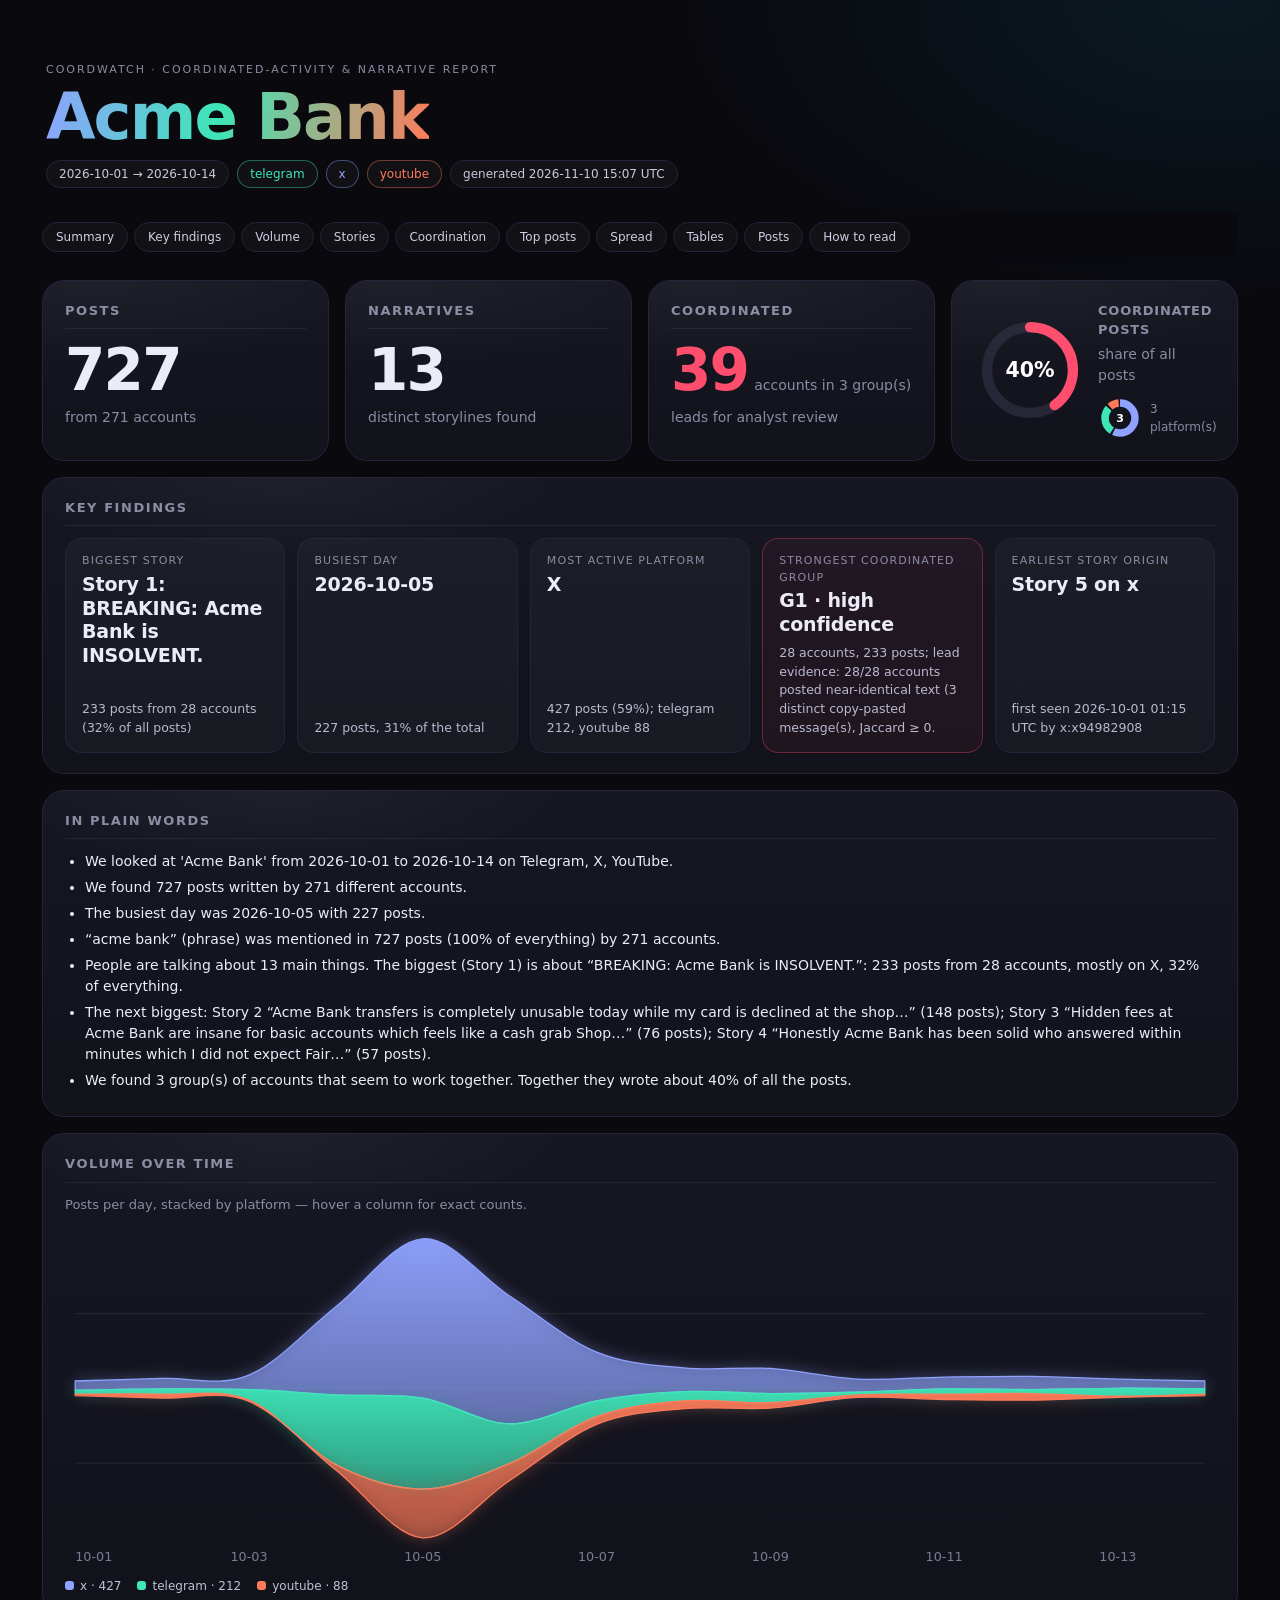
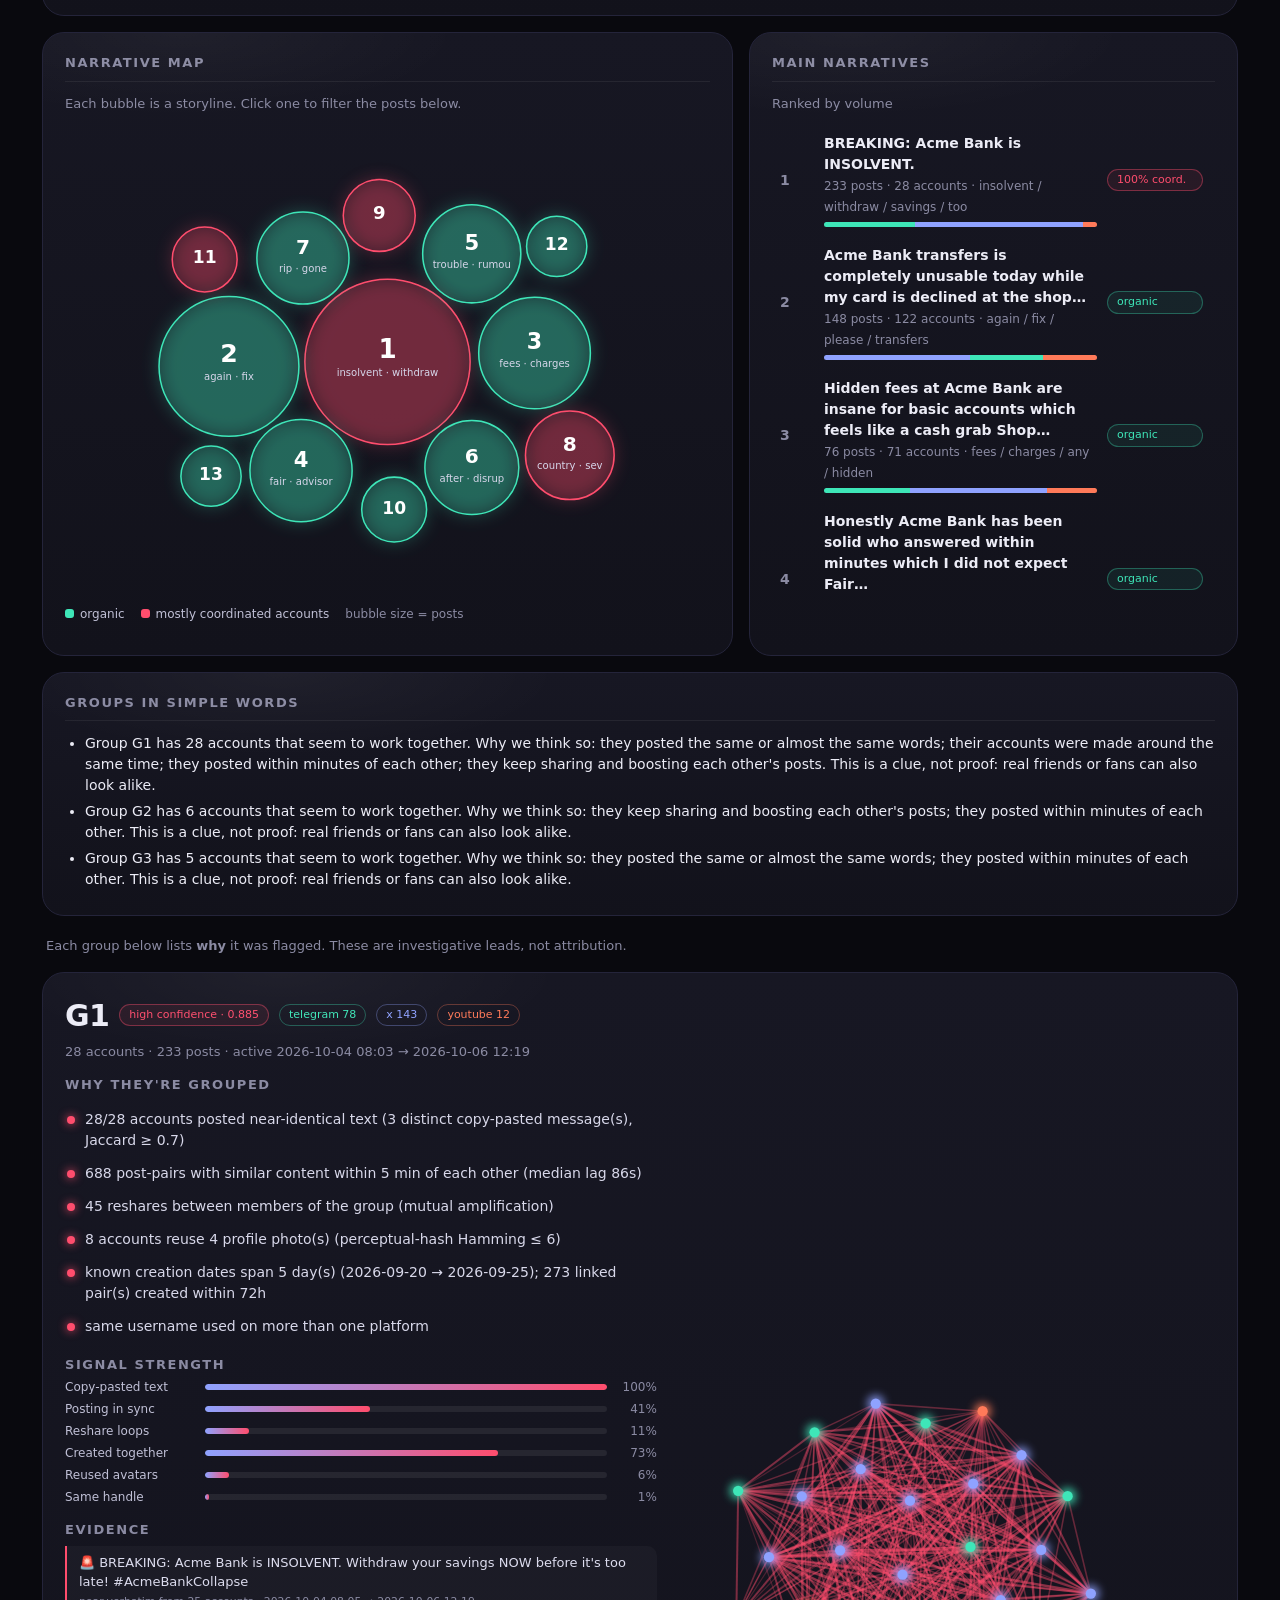
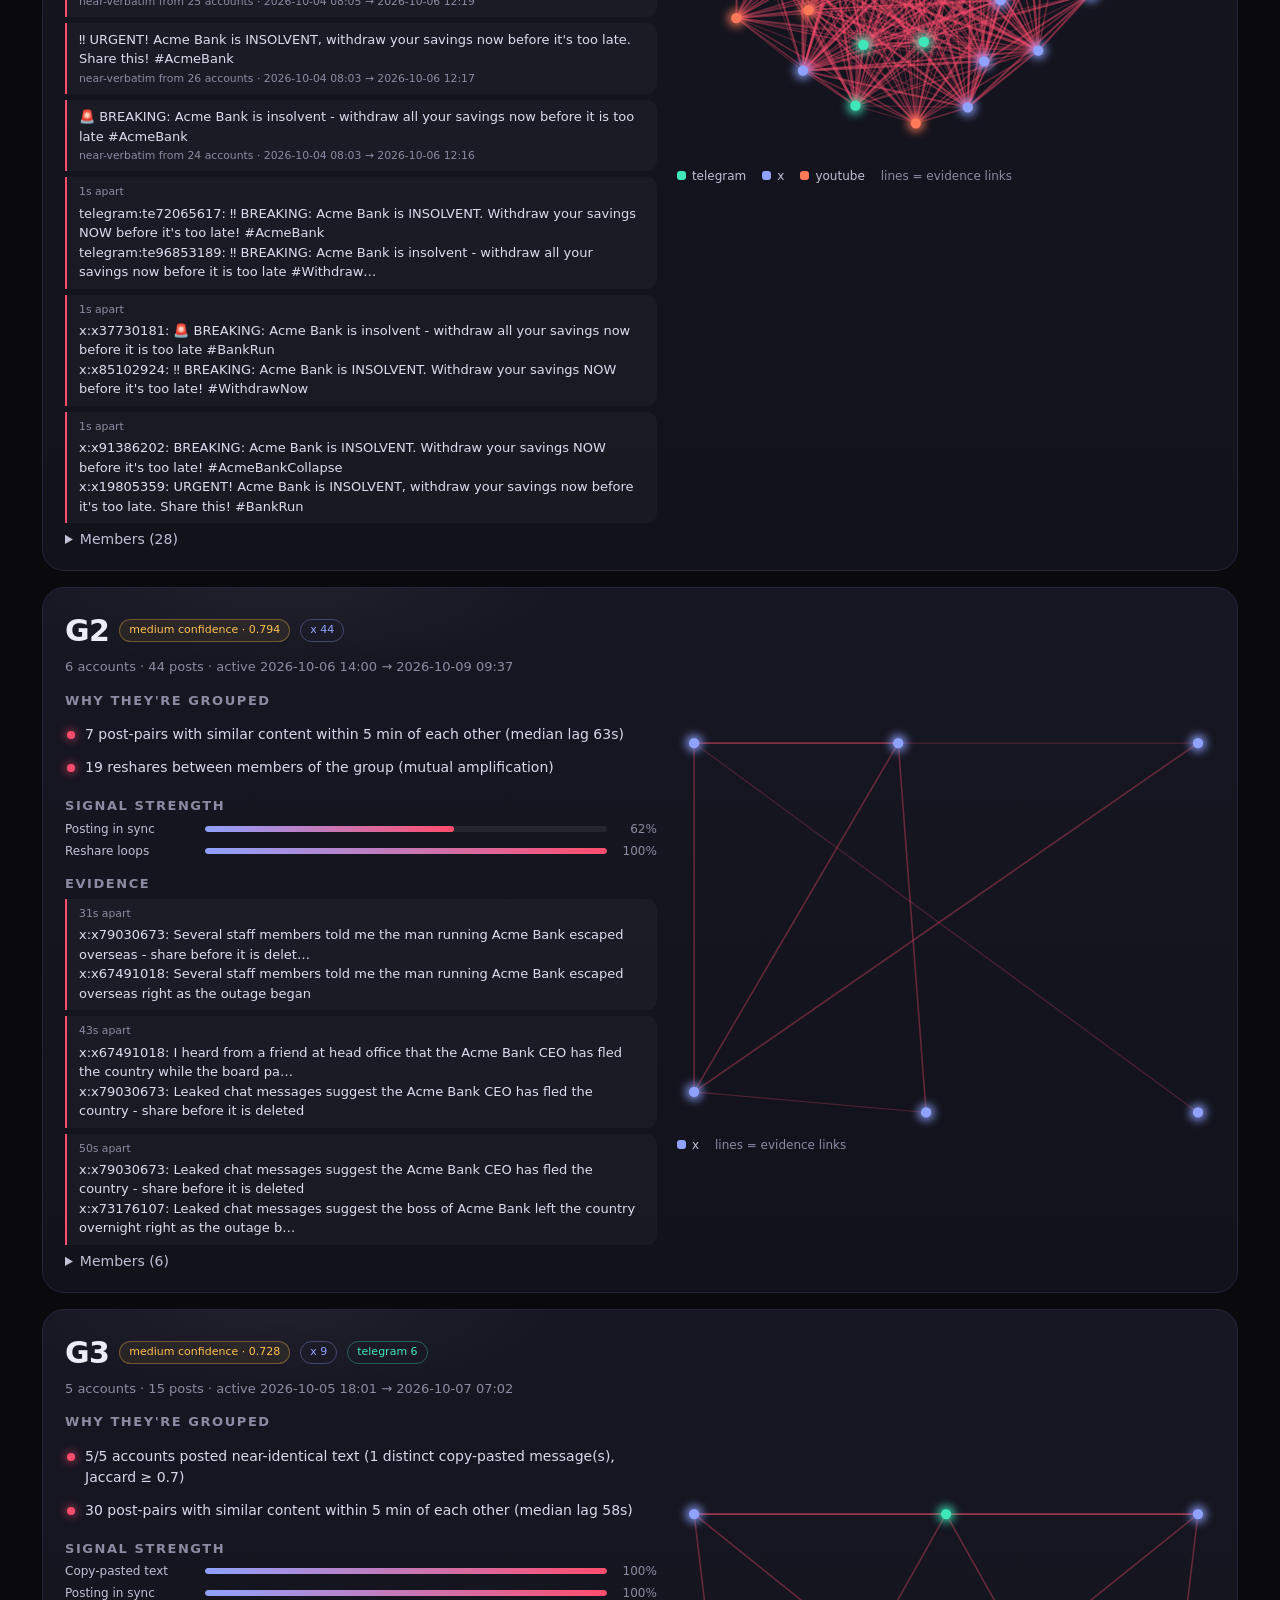
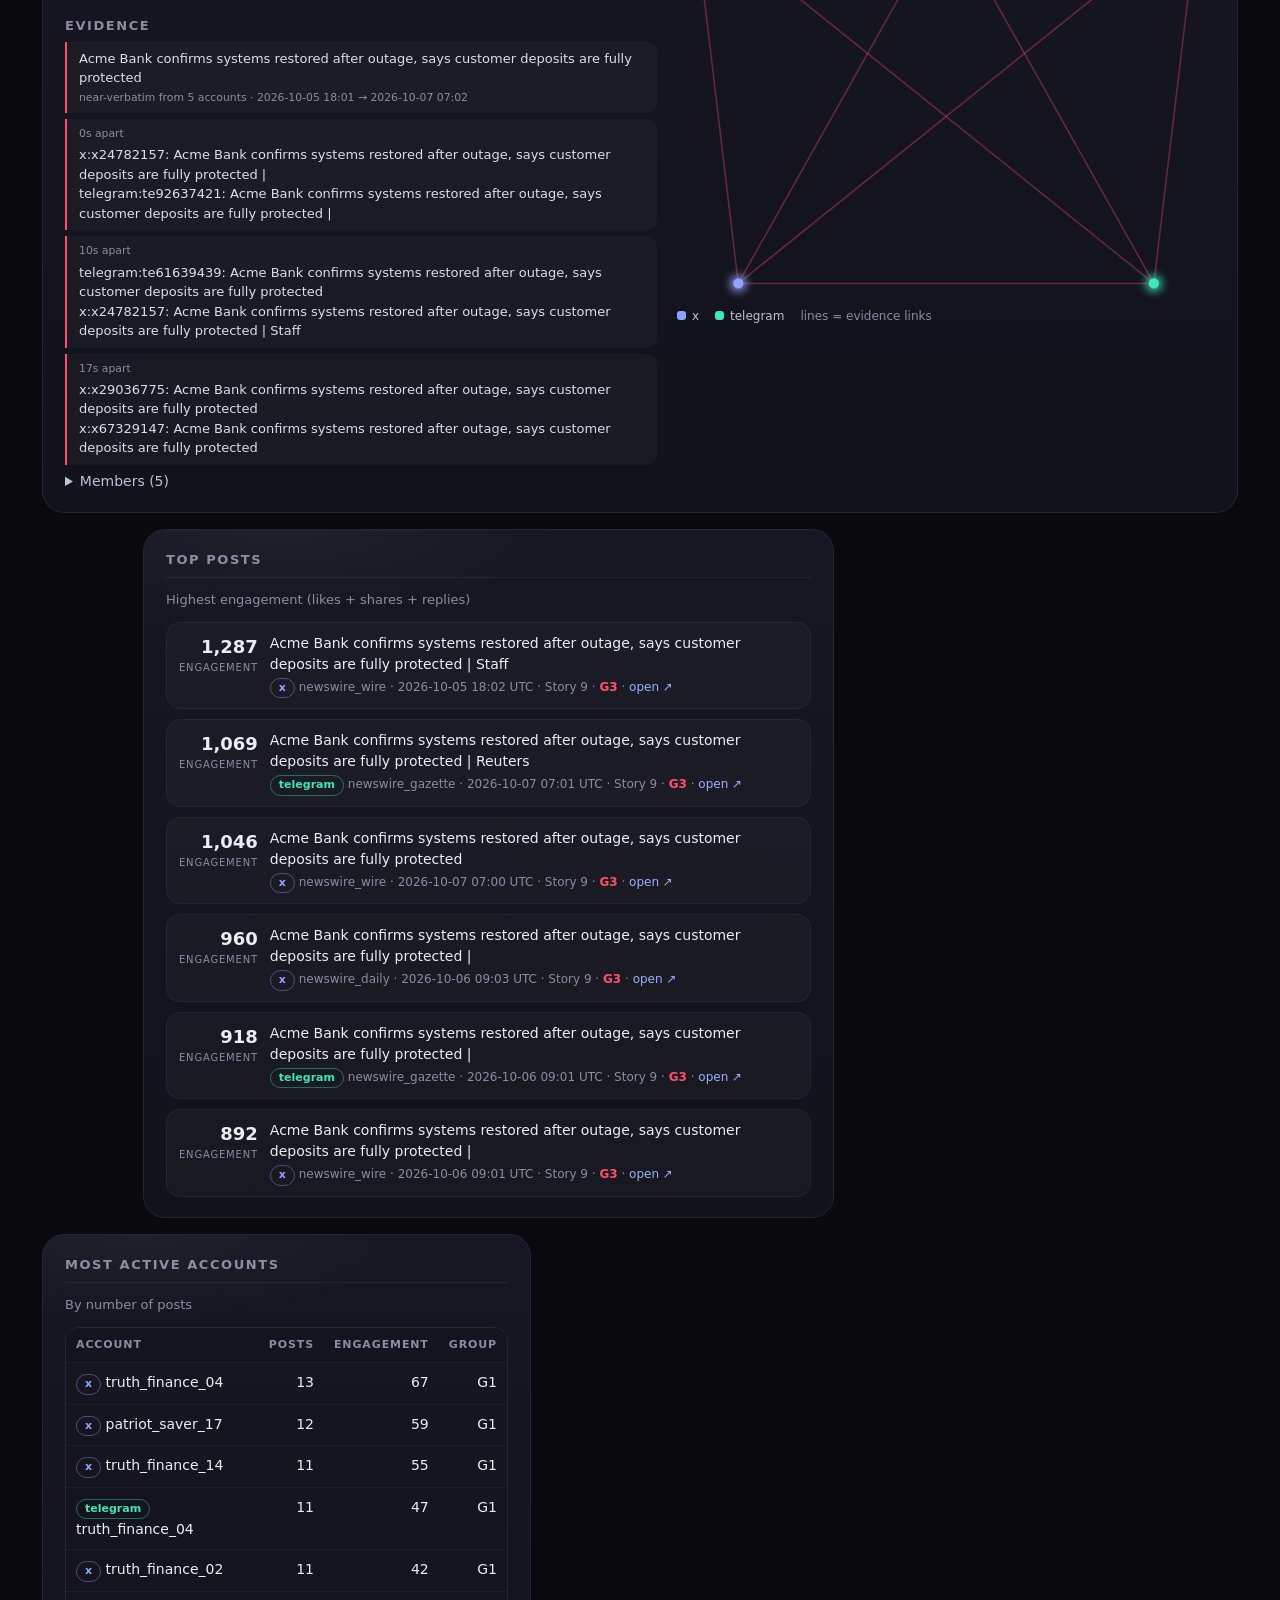
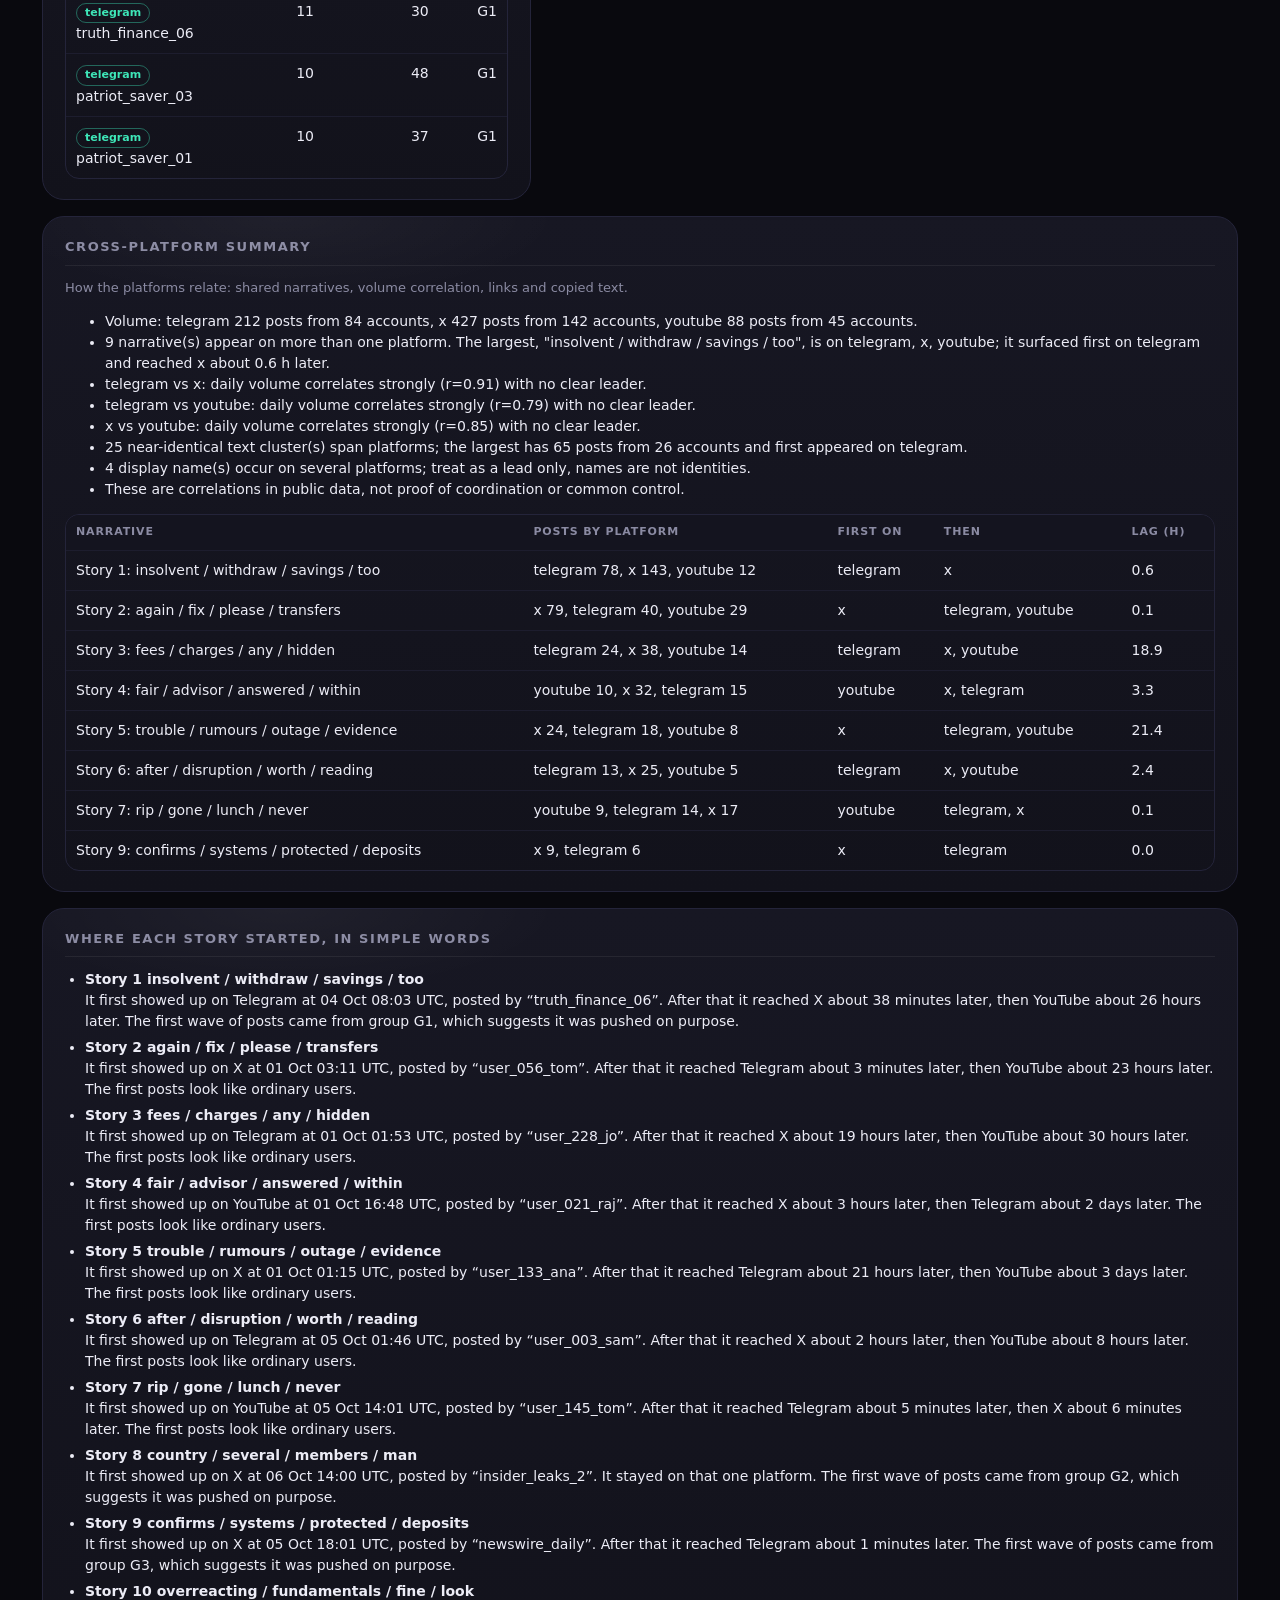
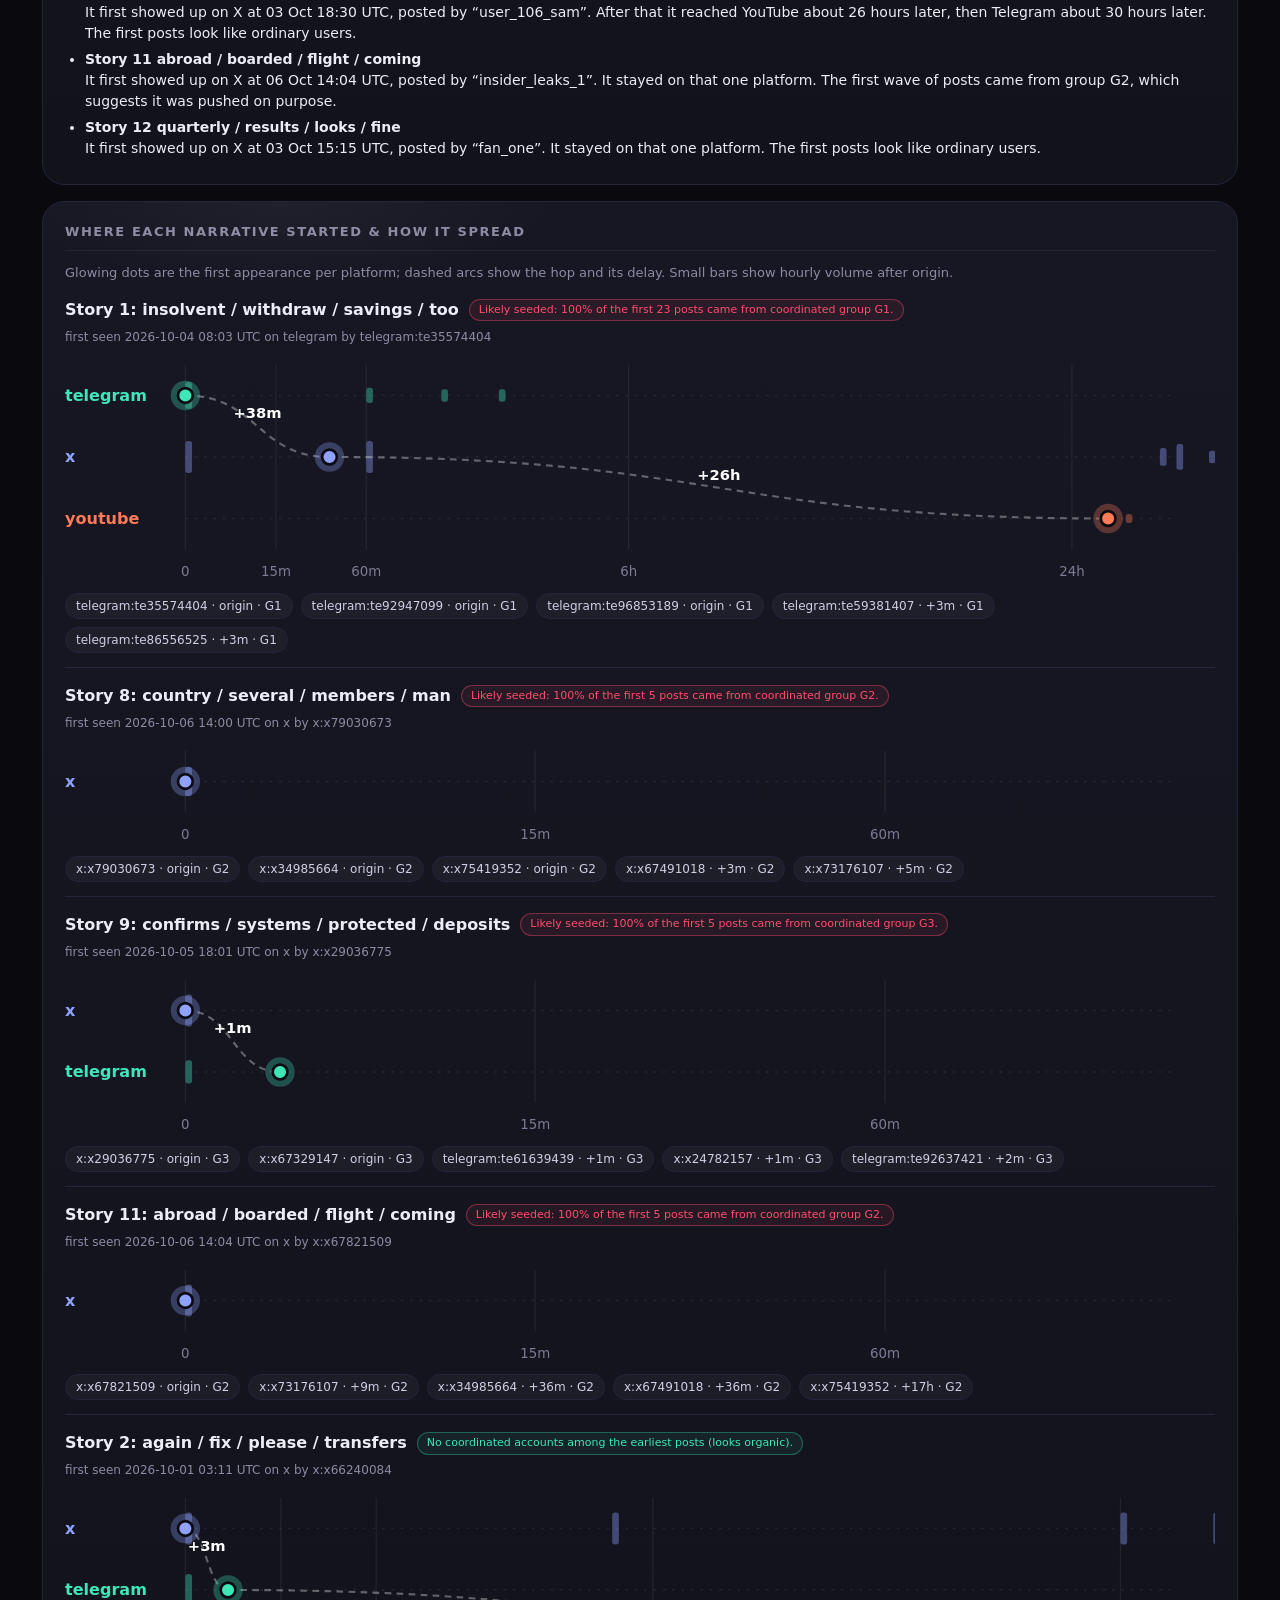
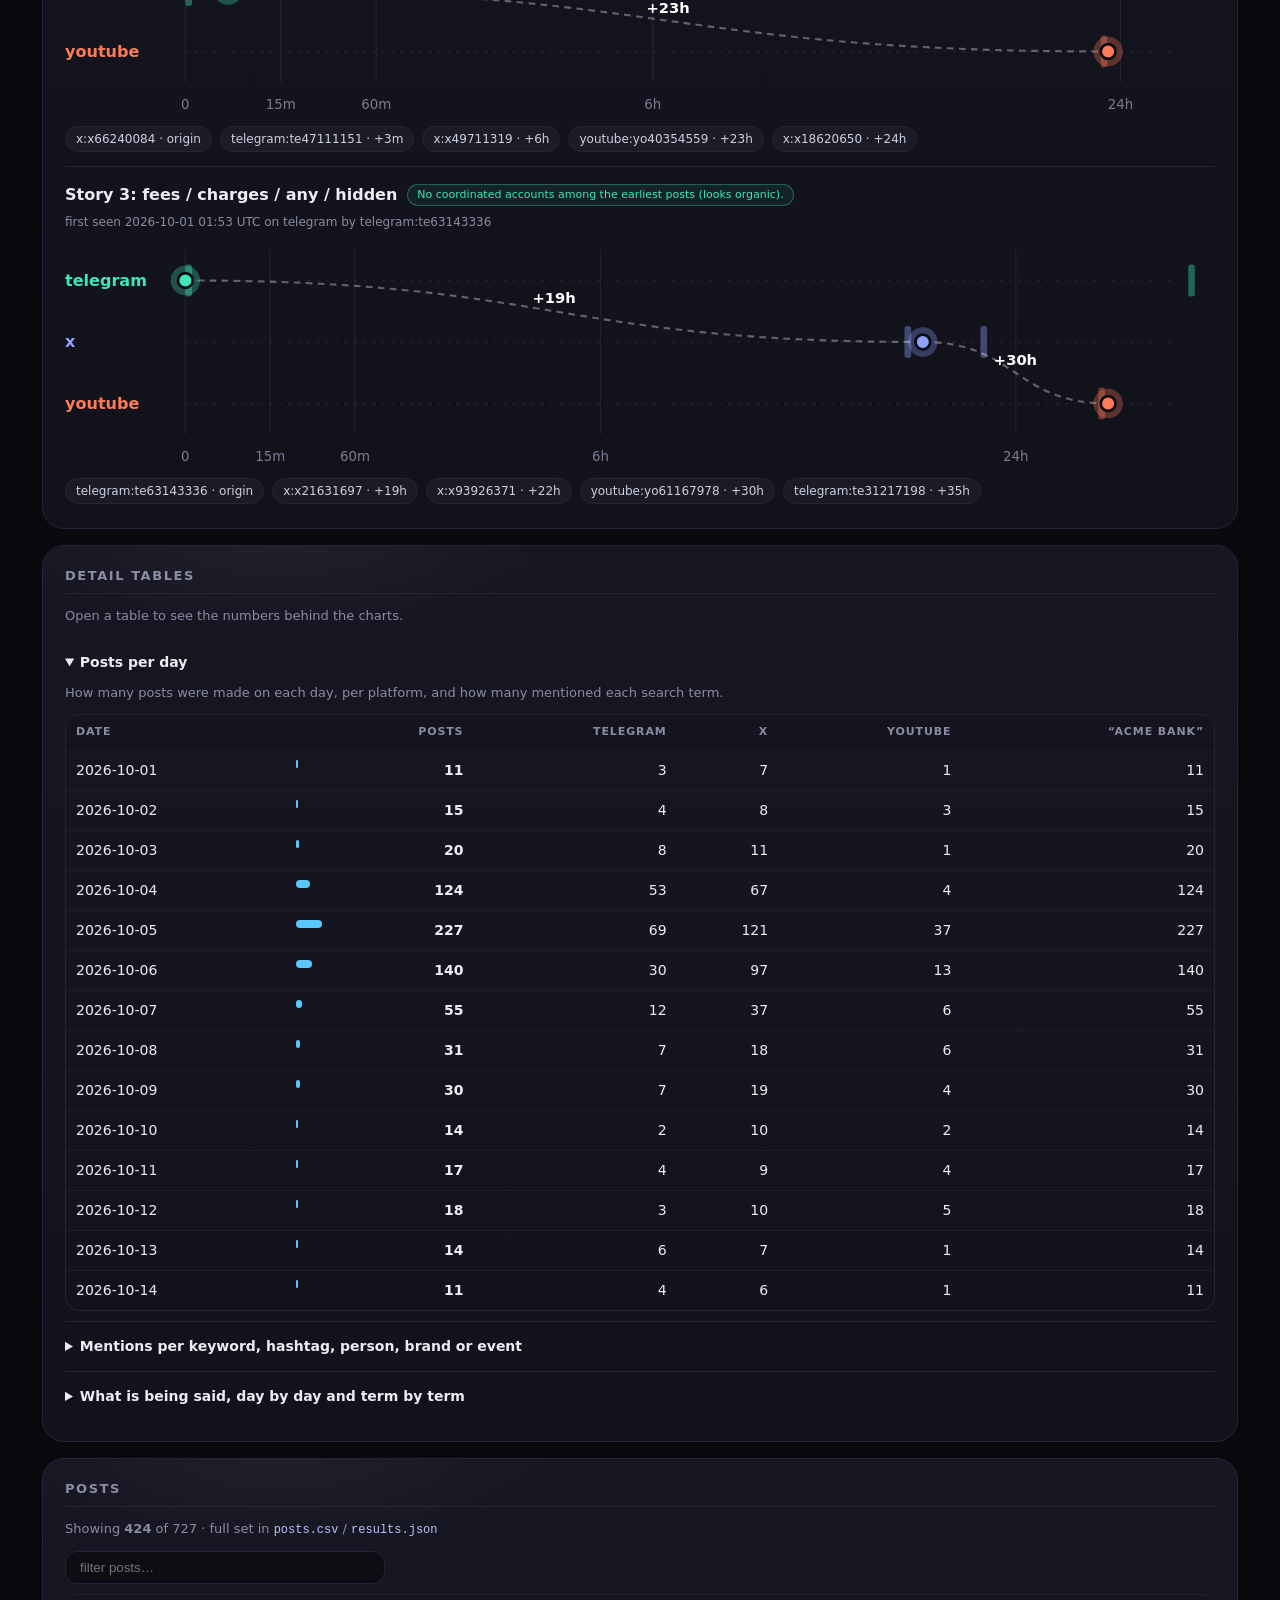
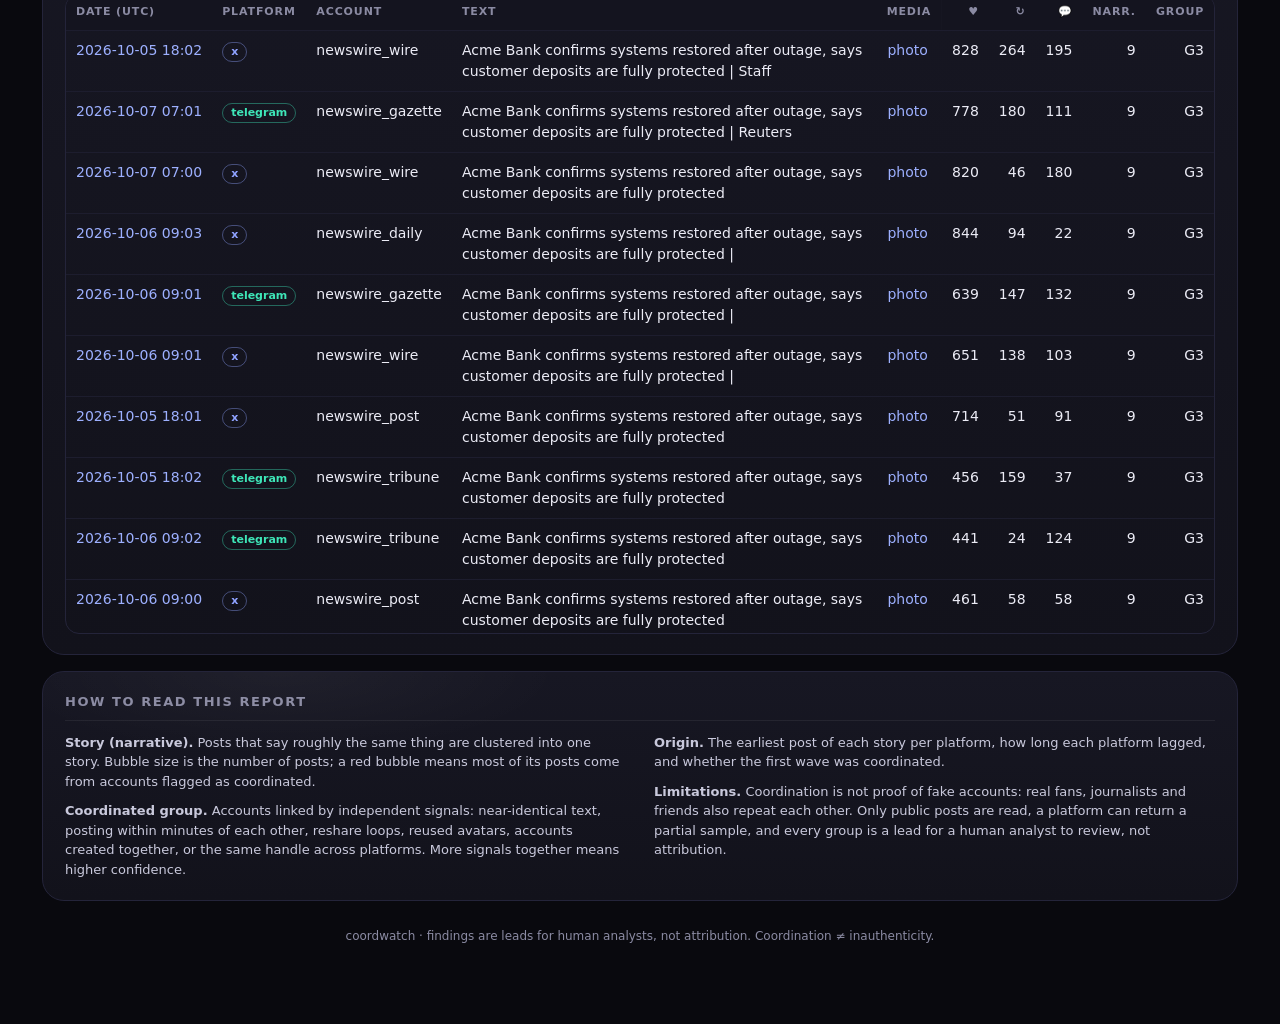
==== commit cfc58a21: "Readable story titles (headline from representative post) and richer story summaries; optional AI st" ====
--- a/out/example/report.html
+++ b/out/example/report.html
@@ -64,7 +64,7 @@
 @media(max-width:960px){.how{columns:1}}
 @media(max-width:960px){.s3,.s4,.s5,.s6,.s7,.s8{grid-column:span 12}.gcard{grid-template-columns:1fr}.s3{grid-column:span 6}}
 @media(prefers-reduced-motion:reduce){*{animation:none!important}}
-</style></head><body><main><section class=hero><div class=eyebrow>coordwatch · coordinated-activity &amp; narrative report</div><h1><span>Acme Bank</span></h1><div class=chips><span class=chip>2026-10-01 → 2026-10-14</span><span class=chip style='border-color:#3ee6b866;color:#3ee6b8'>telegram</span><span class=chip style='border-color:#8fa2ff66;color:#8fa2ff'>x</span><span class=chip style='border-color:#ff7a5966;color:#ff7a59'>youtube</span><span class=chip>generated 2026-11-09 20:01 UTC</span></div></section><nav class=nav aria-label='Sections'><a href='#summary'>Summary</a><a href='#findings'>Key findings</a><a href='#volume'>Volume</a><a href='#stories'>Stories</a><a href='#coord'>Coordination</a><a href='#top'>Top posts</a><a href='#spread'>Spread</a><a href='#tables'>Tables</a><a href='#posts-tile'>Posts</a><a href='#method'>How to read</a></nav><div class=bento><div class='tile s3 stat'><h2>Posts</h2><div class=big data-count=727>727</div><div class=lbl>from 271 accounts</div></div><div class='tile s3 stat'><h2>Narratives</h2><div class=big data-count=13>13</div><div class=lbl>distinct storylines found</div></div><div class='tile s3 stat'><h2>Coordinated</h2><div class='big hot'><span data-count=39>39</span><small>accounts in 3 group(s)</small></div><div class=lbl>leads for analyst review</div></div><div class='tile s3 stat share'><svg viewBox="0 0 120 120" class=ring><circle cx=60.0 cy=60.0 r=46 fill="none" stroke="#262636" stroke-width="11" /><circle cx=60.0 cy=60.0 r=46 fill=none stroke="#ff4d6d" stroke-width=11 stroke-linecap=round stroke-dasharray="116.2 289.0" transform="rotate(-90 60.0 60.0)" class=ring-arc style="--len:116.2"/><text x=60.0 y=68.0 text-anchor=middle class=ring-n>40%</text></svg><div class=sh-t><h2>Coordinated posts</h2><div class=lbl style='margin:0'>share of all posts</div><div class=sh-d><svg viewBox="0 0 44 44" class=donut role=img aria-label="platform mix"><circle cx="22.0" cy="22.0" r="14.96" fill="none" stroke="#8fa2ff" stroke-width="7.48" stroke-dasharray="53.2 94.0" stroke-dashoffset="-0.0" transform="rotate(-90 22.0 22.0)"><title>x: 427</title></circle><circle cx="22.0" cy="22.0" r="14.96" fill="none" stroke="#3ee6b8" stroke-width="7.48" stroke-dasharray="25.4 94.0" stroke-dashoffset="-55.2" transform="rotate(-90 22.0 22.0)"><title>telegram: 212</title></circle><circle cx="22.0" cy="22.0" r="14.96" fill="none" stroke="#ff7a59" stroke-width="7.48" stroke-dasharray="9.4 94.0" stroke-dashoffset="-82.6" transform="rotate(-90 22.0 22.0)"><title>youtube: 88</title></circle><text x="22.0" y="25.5" text-anchor="middle" class="donut-n" style="font-size:11px">3</text></svg><span class=muted>3 platform(s)</span></div></div></div><div class='tile s12' id=findings><h2>Key findings</h2><div class=kf><div class='kfc '><span class=k>Biggest story</span><span class=v>Story 1: insolvent / withdraw / savings / too</span><span class=d>233 posts from 28 accounts (32% of all posts)</span></div><div class='kfc '><span class=k>Busiest day</span><span class=v>2026-10-05</span><span class=d>227 posts, 31% of the total</span></div><div class='kfc '><span class=k>Most active platform</span><span class=v>X</span><span class=d>427 posts (59%); telegram 212, youtube 88</span></div><div class='kfc hotc'><span class=k>Strongest coordinated group</span><span class=v>G1 · high confidence</span><span class=d>28 accounts, 233 posts; lead evidence: 28/28 accounts posted near-identical text (3 distinct copy-pasted message(s), Jaccard ≥ 0.</span></div><div class='kfc '><span class=k>Earliest story origin</span><span class=v>Story 5 on x</span><span class=d>first seen 2026-10-01 01:15 UTC by x:x94982908</span></div></div></div><div class='tile s12' id=summary><h2>In plain words</h2><ul class=plain><li>We looked at &#x27;Acme Bank&#x27; from 2026-10-01 to 2026-10-14 on Telegram, X, YouTube.</li><li>We found 727 posts written by 271 different accounts.</li><li>The busiest day was 2026-10-05 with 227 posts.</li><li>“acme bank” (phrase) was mentioned in 727 posts (100% of everything) by 271 accounts.</li><li>People are talking about 13 main things. The biggest is “insolvent / withdraw / savings / too”, with 233 posts.</li><li>We found 3 group(s) of accounts that seem to work together. Together they wrote about 40% of all the posts.</li></ul></div><div class='tile s12' id=volume><h2>Volume over time</h2><p class=sub>Posts per day, stacked by platform — hover a column for exact counts.</p><svg viewBox="0 0 900 270" class=chart role=img aria-label="volume over time per platform"><defs><linearGradient id="g_x" x1=0 y1=0 x2=0 y2=1><stop offset=0 stop-color="#8fa2ff" stop-opacity=".95"/><stop offset=1 stop-color="#8fa2ff" stop-opacity=".45"/></linearGradient><linearGradient id="g_telegram" x1=0 y1=0 x2=0 y2=1><stop offset=0 stop-color="#3ee6b8" stop-opacity=".95"/><stop offset=1 stop-color="#3ee6b8" stop-opacity=".45"/></linearGradient><linearGradient id="g_youtube" x1=0 y1=0 x2=0 y2=1><stop offset=0 stop-color="#ff7a59" stop-opacity=".95"/><stop offset=1 stop-color="#ff7a59" stop-opacity=".45"/></linearGradient><filter id="soft" x="-5%" y="-20%" width="110%" height="140%"><feGaussianBlur stdDeviation="6"/></filter></defs><line x1=8 x2=892 y1=68.5 y2=68.5 class=grid-l /><line x1=8 x2=892 y1=127.0 y2=127.0 class=grid-l /><line x1=8 x2=892 y1=185.5 y2=185.5 class=grid-l /><path d="M8.0 128.5 C19.3 128.4 53.3 127.6 76.0 127.5 C98.7 127.4 121.3 127.3 144.0 128.0 C166.7 128.8 189.3 131.0 212.0 132.2 C234.7 133.3 257.3 131.0 280.0 134.7 C302.7 138.5 325.3 154.5 348.0 154.8 C370.7 155.2 393.3 141.0 416.0 136.8 C438.7 132.6 461.3 130.5 484.0 129.6 C506.7 128.6 529.3 131.0 552.0 131.1 C574.7 131.2 597.3 130.7 620.0 130.1 C642.7 129.5 665.3 127.9 688.0 127.5 C710.7 127.2 733.3 128.1 756.0 128.0 C778.7 127.9 801.3 127.1 824.0 127.0 C846.7 126.9 880.7 127.4 892.0 127.5 L892.0 121.3 C880.7 121.1 846.7 120.4 824.0 119.8 C801.3 119.2 778.7 118.0 756.0 117.7 C733.3 117.5 710.7 117.9 688.0 118.2 C665.3 118.6 642.7 120.9 620.0 119.8 C597.3 118.7 574.7 113.0 552.0 111.5 C529.3 110.1 506.7 113.2 484.0 111.0 C461.3 108.9 438.7 108.0 416.0 98.7 C393.3 89.3 370.7 69.6 348.0 54.8 C325.3 40.1 302.7 8.6 280.0 10.0 C257.3 11.4 234.7 45.3 212.0 63.1 C189.3 80.9 166.7 107.3 144.0 116.7 C121.3 126.1 98.7 118.5 76.0 119.3 C53.3 120.0 19.3 121.0 8.0 121.3 Z" fill="#8fa2ff" opacity=".35" filter="url(#soft)"/><path d="M8.0 131.6 C19.3 131.6 53.3 130.9 76.0 131.6 C98.7 132.4 121.3 127.1 144.0 136.3 C166.7 145.5 189.3 175.2 212.0 186.8 C234.7 198.4 257.3 206.0 280.0 205.9 C302.7 205.7 325.3 195.2 348.0 185.8 C370.7 176.3 393.3 157.3 416.0 149.2 C438.7 141.0 461.3 138.6 484.0 136.8 C506.7 135.0 529.3 139.1 552.0 138.3 C574.7 137.6 597.3 133.3 620.0 132.2 C642.7 131.0 665.3 131.8 688.0 131.6 C710.7 131.5 733.3 130.9 756.0 131.1 C778.7 131.4 801.3 133.1 824.0 133.2 C846.7 133.3 880.7 131.9 892.0 131.6 L892.0 127.5 C880.7 127.4 846.7 126.9 824.0 127.0 C801.3 127.1 778.7 127.9 756.0 128.0 C733.3 128.1 710.7 127.2 688.0 127.5 C665.3 127.9 642.7 129.5 620.0 130.1 C597.3 130.7 574.7 131.2 552.0 131.1 C529.3 131.0 506.7 128.6 484.0 129.6 C461.3 130.5 438.7 132.6 416.0 136.8 C393.3 141.0 370.7 155.2 348.0 154.8 C325.3 154.5 302.7 138.5 280.0 134.7 C257.3 131.0 234.7 133.3 212.0 132.2 C189.3 131.0 166.7 128.8 144.0 128.0 C121.3 127.3 98.7 127.4 76.0 127.5 C53.3 127.6 19.3 128.4 8.0 128.5 Z" fill="#3ee6b8" opacity=".35" filter="url(#soft)"/><path d="M8.0 132.7 C19.3 133.0 53.3 134.0 76.0 134.7 C98.7 135.5 121.3 127.9 144.0 137.3 C166.7 146.7 189.3 173.1 212.0 190.9 C234.7 208.7 257.3 242.6 280.0 244.0 C302.7 245.4 325.3 213.9 348.0 199.2 C370.7 184.4 393.3 164.7 416.0 155.3 C438.7 146.0 461.3 145.1 484.0 143.0 C506.7 140.8 529.3 143.9 552.0 142.5 C574.7 141.0 597.3 135.3 620.0 134.2 C642.7 133.1 665.3 135.4 688.0 135.8 C710.7 136.1 733.3 136.5 756.0 136.3 C778.7 136.0 801.3 134.8 824.0 134.2 C846.7 133.6 880.7 132.9 892.0 132.7 L892.0 131.6 C880.7 131.9 846.7 133.3 824.0 133.2 C801.3 133.1 778.7 131.4 756.0 131.1 C733.3 130.9 710.7 131.5 688.0 131.6 C665.3 131.8 642.7 131.0 620.0 132.2 C597.3 133.3 574.7 137.6 552.0 138.3 C529.3 139.1 506.7 135.0 484.0 136.8 C461.3 138.6 438.7 141.0 416.0 149.2 C393.3 157.3 370.7 176.3 348.0 185.8 C325.3 195.2 302.7 205.7 280.0 205.9 C257.3 206.0 234.7 198.4 212.0 186.8 C189.3 175.2 166.7 145.5 144.0 136.3 C121.3 127.1 98.7 132.4 76.0 131.6 C53.3 130.9 19.3 131.6 8.0 131.6 Z" fill="#ff7a59" opacity=".35" filter="url(#soft)"/><path d="M8.0 128.5 C19.3 128.4 53.3 127.6 76.0 127.5 C98.7 127.4 121.3 127.3 144.0 128.0 C166.7 128.8 189.3 131.0 212.0 132.2 C234.7 133.3 257.3 131.0 280.0 134.7 C302.7 138.5 325.3 154.5 348.0 154.8 C370.7 155.2 393.3 141.0 416.0 136.8 C438.7 132.6 461.3 130.5 484.0 129.6 C506.7 128.6 529.3 131.0 552.0 131.1 C574.7 131.2 597.3 130.7 620.0 130.1 C642.7 129.5 665.3 127.9 688.0 127.5 C710.7 127.2 733.3 128.1 756.0 128.0 C778.7 127.9 801.3 127.1 824.0 127.0 C846.7 126.9 880.7 127.4 892.0 127.5 L892.0 121.3 C880.7 121.1 846.7 120.4 824.0 119.8 C801.3 119.2 778.7 118.0 756.0 117.7 C733.3 117.5 710.7 117.9 688.0 118.2 C665.3 118.6 642.7 120.9 620.0 119.8 C597.3 118.7 574.7 113.0 552.0 111.5 C529.3 110.1 506.7 113.2 484.0 111.0 C461.3 108.9 438.7 108.0 416.0 98.7 C393.3 89.3 370.7 69.6 348.0 54.8 C325.3 40.1 302.7 8.6 280.0 10.0 C257.3 11.4 234.7 45.3 212.0 63.1 C189.3 80.9 166.7 107.3 144.0 116.7 C121.3 126.1 98.7 118.5 76.0 119.3 C53.3 120.0 19.3 121.0 8.0 121.3 Z" fill="url(#g_x)" stroke="#8fa2ff" stroke-width="1" class=layer data-p="x"><title>x</title></path><path d="M8.0 131.6 C19.3 131.6 53.3 130.9 76.0 131.6 C98.7 132.4 121.3 127.1 144.0 136.3 C166.7 145.5 189.3 175.2 212.0 186.8 C234.7 198.4 257.3 206.0 280.0 205.9 C302.7 205.7 325.3 195.2 348.0 185.8 C370.7 176.3 393.3 157.3 416.0 149.2 C438.7 141.0 461.3 138.6 484.0 136.8 C506.7 135.0 529.3 139.1 552.0 138.3 C574.7 137.6 597.3 133.3 620.0 132.2 C642.7 131.0 665.3 131.8 688.0 131.6 C710.7 131.5 733.3 130.9 756.0 131.1 C778.7 131.4 801.3 133.1 824.0 133.2 C846.7 133.3 880.7 131.9 892.0 131.6 L892.0 127.5 C880.7 127.4 846.7 126.9 824.0 127.0 C801.3 127.1 778.7 127.9 756.0 128.0 C733.3 128.1 710.7 127.2 688.0 127.5 C665.3 127.9 642.7 129.5 620.0 130.1 C597.3 130.7 574.7 131.2 552.0 131.1 C529.3 131.0 506.7 128.6 484.0 129.6 C461.3 130.5 438.7 132.6 416.0 136.8 C393.3 141.0 370.7 155.2 348.0 154.8 C325.3 154.5 302.7 138.5 280.0 134.7 C257.3 131.0 234.7 133.3 212.0 132.2 C189.3 131.0 166.7 128.8 144.0 128.0 C121.3 127.3 98.7 127.4 76.0 127.5 C53.3 127.6 19.3 128.4 8.0 128.5 Z" fill="url(#g_telegram)" stroke="#3ee6b8" stroke-width="1" class=layer data-p="telegram"><title>telegram</title></path><path d="M8.0 132.7 C19.3 133.0 53.3 134.0 76.0 134.7 C98.7 135.5 121.3 127.9 144.0 137.3 C166.7 146.7 189.3 173.1 212.0 190.9 C234.7 208.7 257.3 242.6 280.0 244.0 C302.7 245.4 325.3 213.9 348.0 199.2 C370.7 184.4 393.3 164.7 416.0 155.3 C438.7 146.0 461.3 145.1 484.0 143.0 C506.7 140.8 529.3 143.9 552.0 142.5 C574.7 141.0 597.3 135.3 620.0 134.2 C642.7 133.1 665.3 135.4 688.0 135.8 C710.7 136.1 733.3 136.5 756.0 136.3 C778.7 136.0 801.3 134.8 824.0 134.2 C846.7 133.6 880.7 132.9 892.0 132.7 L892.0 131.6 C880.7 131.9 846.7 133.3 824.0 133.2 C801.3 133.1 778.7 131.4 756.0 131.1 C733.3 130.9 710.7 131.5 688.0 131.6 C665.3 131.8 642.7 131.0 620.0 132.2 C597.3 133.3 574.7 137.6 552.0 138.3 C529.3 139.1 506.7 135.0 484.0 136.8 C461.3 138.6 438.7 141.0 416.0 149.2 C393.3 157.3 370.7 176.3 348.0 185.8 C325.3 195.2 302.7 205.7 280.0 205.9 C257.3 206.0 234.7 198.4 212.0 186.8 C189.3 175.2 166.7 145.5 144.0 136.3 C121.3 127.1 98.7 132.4 76.0 131.6 C53.3 130.9 19.3 131.6 8.0 131.6 Z" fill="url(#g_youtube)" stroke="#ff7a59" stroke-width="1" class=layer data-p="youtube"><title>youtube</title></path><rect x=-23.6 y=0 width=63.1 height=244 fill="transparent" class=hit><title>10-01: x 7, telegram 3, youtube 1 (total 11)</title></rect><text x=8.0 y=262 class=ax text-anchor=start>10-01</text><rect x=44.4 y=0 width=63.1 height=244 fill="transparent" class=hit><title>10-02: x 8, telegram 4, youtube 3 (total 15)</title></rect><rect x=112.4 y=0 width=63.1 height=244 fill="transparent" class=hit><title>10-03: x 11, telegram 8, youtube 1 (total 20)</title></rect><text x=144.0 y=262 class=ax text-anchor=middle>10-03</text><rect x=180.4 y=0 width=63.1 height=244 fill="transparent" class=hit><title>10-04: x 67, telegram 53, youtube 4 (total 124)</title></rect><rect x=248.4 y=0 width=63.1 height=244 fill="transparent" class=hit><title>10-05: x 121, telegram 69, youtube 37 (total 227)</title></rect><text x=280.0 y=262 class=ax text-anchor=middle>10-05</text><rect x=316.4 y=0 width=63.1 height=244 fill="transparent" class=hit><title>10-06: x 97, telegram 30, youtube 13 (total 140)</title></rect><rect x=384.4 y=0 width=63.1 height=244 fill="transparent" class=hit><title>10-07: x 37, telegram 12, youtube 6 (total 55)</title></rect><text x=416.0 y=262 class=ax text-anchor=middle>10-07</text><rect x=452.4 y=0 width=63.1 height=244 fill="transparent" class=hit><title>10-08: x 18, telegram 7, youtube 6 (total 31)</title></rect><rect x=520.4 y=0 width=63.1 height=244 fill="transparent" class=hit><title>10-09: x 19, telegram 7, youtube 4 (total 30)</title></rect><text x=552.0 y=262 class=ax text-anchor=middle>10-09</text><rect x=588.4 y=0 width=63.1 height=244 fill="transparent" class=hit><title>10-10: x 10, telegram 2, youtube 2 (total 14)</title></rect><rect x=656.4 y=0 width=63.1 height=244 fill="transparent" class=hit><title>10-11: x 9, telegram 4, youtube 4 (total 17)</title></rect><text x=688.0 y=262 class=ax text-anchor=middle>10-11</text><rect x=724.4 y=0 width=63.1 height=244 fill="transparent" class=hit><title>10-12: x 10, telegram 3, youtube 5 (total 18)</title></rect><rect x=792.4 y=0 width=63.1 height=244 fill="transparent" class=hit><title>10-13: x 7, telegram 6, youtube 1 (total 14)</title></rect><text x=824.0 y=262 class=ax text-anchor=middle>10-13</text><rect x=860.4 y=0 width=63.1 height=244 fill="transparent" class=hit><title>10-14: x 6, telegram 4, youtube 1 (total 11)</title></rect></svg><div class=legend><span><i style="background:#8fa2ff"></i>x · 427</span><span><i style="background:#3ee6b8"></i>telegram · 212</span><span><i style="background:#ff7a59"></i>youtube · 88</span></div></div><div class='tile s7' id=stories><h2>Narrative map</h2><p class=sub>Each bubble is a storyline. Click one to filter the posts below.</p><svg viewBox="0 0 640 470" class=bubbles role=img aria-label="narrative bubble map"><defs><filter id=bglow x="-30%" y="-30%" width="160%" height="160%"><feGaussianBlur stdDeviation="9"/></filter></defs><g class=bub data-n="1" tabindex=0 role=button aria-label="Story 1: insolvent / withdraw / savings / too — 233 posts, 28 accounts, 100% from coordinated accounts. Click to filter posts."><title>Story 1: insolvent / withdraw / savings / too — 233 posts, 28 accounts, 100% from coordinated accounts. Click to filter posts.</title><circle cx=320.0 cy=235.0 r=82.0 fill="#ff4d6d" opacity=".28" filter="url(#bglow)"/><circle cx=320.0 cy=235.0 r=82.0 fill="#ff4d6d" fill-opacity=".16" stroke="#ff4d6d" stroke-width="1.5"/><text x=320.0 y=231.0 text-anchor=middle class=bub-id style="font-size:26px">1</text><text x=320.0 y=249.0 text-anchor=middle class=bub-kw>insolvent · withdraw</text></g><g class=bub data-n="2" tabindex=0 role=button aria-label="Story 2: again / fix / please / transfers — 148 posts, 122 accounts, 0% from coordinated accounts. Click to filter posts."><title>Story 2: again / fix / please / transfers — 148 posts, 122 accounts, 0% from coordinated accounts. Click to filter posts.</title><circle cx=162.7 cy=239.5 r=69.4 fill="#3ee6b8" opacity=".28" filter="url(#bglow)"/><circle cx=162.7 cy=239.5 r=69.4 fill="#3ee6b8" fill-opacity=".16" stroke="#3ee6b8" stroke-width="1.5"/><text x=162.7 y=235.5 text-anchor=middle class=bub-id style="font-size:25px">2</text><text x=162.7 y=253.5 text-anchor=middle class=bub-kw>again · fix</text></g><g class=bub data-n="3" tabindex=0 role=button aria-label="Story 3: fees / charges / any / hidden — 76 posts, 71 accounts, 0% from coordinated accounts. Click to filter posts."><title>Story 3: fees / charges / any / hidden — 76 posts, 71 accounts, 0% from coordinated accounts. Click to filter posts.</title><circle cx=465.9 cy=226.2 r=55.4 fill="#3ee6b8" opacity=".28" filter="url(#bglow)"/><circle cx=465.9 cy=226.2 r=55.4 fill="#3ee6b8" fill-opacity=".16" stroke="#3ee6b8" stroke-width="1.5"/><text x=465.9 y=222.2 text-anchor=middle class=bub-id style="font-size:22px">3</text><text x=465.9 y=240.2 text-anchor=middle class=bub-kw>fees · charges</text></g><g class=bub data-n="4" tabindex=0 role=button aria-label="Story 4: fair / advisor / answered / within — 57 posts, 50 accounts, 0% from coordinated accounts. Click to filter posts."><title>Story 4: fair / advisor / answered / within — 57 posts, 50 accounts, 0% from coordinated accounts. Click to filter posts.</title><circle cx=234.2 cy=342.9 r=50.7 fill="#3ee6b8" opacity=".28" filter="url(#bglow)"/><circle cx=234.2 cy=342.9 r=50.7 fill="#3ee6b8" fill-opacity=".16" stroke="#3ee6b8" stroke-width="1.5"/><text x=234.2 y=338.9 text-anchor=middle class=bub-id style="font-size:21px">4</text><text x=234.2 y=356.9 text-anchor=middle class=bub-kw>fair · advisor</text></g><g class=bub data-n="5" tabindex=0 role=button aria-label="Story 5: trouble / rumours / outage / evidence — 50 posts, 47 accounts, 0% from coordinated accounts. Click to filter posts."><title>Story 5: trouble / rumours / outage / evidence — 50 posts, 47 accounts, 0% from coordinated accounts. Click to filter posts.</title><circle cx=403.6 cy=127.8 r=48.7 fill="#3ee6b8" opacity=".28" filter="url(#bglow)"/><circle cx=403.6 cy=127.8 r=48.7 fill="#3ee6b8" fill-opacity=".16" stroke="#3ee6b8" stroke-width="1.5"/><text x=403.6 y=123.8 text-anchor=middle class=bub-id style="font-size:21px">5</text><text x=403.6 y=141.8 text-anchor=middle class=bub-kw>trouble · rumou</text></g><g class=bub data-n="6" tabindex=0 role=button aria-label="Story 6: after / disruption / worth / reading — 43 posts, 43 accounts, 0% from coordinated accounts. Click to filter posts."><title>Story 6: after / disruption / worth / reading — 43 posts, 43 accounts, 0% from coordinated accounts. Click to filter posts.</title><circle cx=403.7 cy=339.8 r=46.6 fill="#3ee6b8" opacity=".28" filter="url(#bglow)"/><circle cx=403.7 cy=339.8 r=46.6 fill="#3ee6b8" fill-opacity=".16" stroke="#3ee6b8" stroke-width="1.5"/><text x=403.7 y=335.8 text-anchor=middle class=bub-id style="font-size:20px">6</text><text x=403.7 y=353.8 text-anchor=middle class=bub-kw>after · disrup</text></g><g class=bub data-n="7" tabindex=0 role=button aria-label="Story 7: rip / gone / lunch / never — 40 posts, 40 accounts, 0% from coordinated accounts. Click to filter posts."><title>Story 7: rip / gone / lunch / never — 40 posts, 40 accounts, 0% from coordinated accounts. Click to filter posts.</title><circle cx=236.1 cy=132.0 r=45.7 fill="#3ee6b8" opacity=".28" filter="url(#bglow)"/><circle cx=236.1 cy=132.0 r=45.7 fill="#3ee6b8" fill-opacity=".16" stroke="#3ee6b8" stroke-width="1.5"/><text x=236.1 y=128.0 text-anchor=middle class=bub-id style="font-size:20px">7</text><text x=236.1 y=146.0 text-anchor=middle class=bub-kw>rip · gone</text></g><g class=bub data-n="8" tabindex=0 role=button aria-label="Story 8: country / several / members / man — 35 posts, 6 accounts, 100% from coordinated accounts. Click to filter posts."><title>Story 8: country / several / members / man — 35 posts, 6 accounts, 100% from coordinated accounts. Click to filter posts.</title><circle cx=500.9 cy=327.7 r=44.0 fill="#ff4d6d" opacity=".28" filter="url(#bglow)"/><circle cx=500.9 cy=327.7 r=44.0 fill="#ff4d6d" fill-opacity=".16" stroke="#ff4d6d" stroke-width="1.5"/><text x=500.9 y=323.7 text-anchor=middle class=bub-id style="font-size:20px">8</text><text x=500.9 y=341.7 text-anchor=middle class=bub-kw>country · sev</text></g><g class=bub data-n="9" tabindex=0 role=button aria-label="Story 9: confirms / systems / protected / deposits — 15 posts, 5 accounts, 100% from coordinated accounts. Click to filter posts."><title>Story 9: confirms / systems / protected / deposits — 15 posts, 5 accounts, 100% from coordinated accounts. Click to filter posts.</title><circle cx=311.8 cy=89.7 r=35.7 fill="#ff4d6d" opacity=".28" filter="url(#bglow)"/><circle cx=311.8 cy=89.7 r=35.7 fill="#ff4d6d" fill-opacity=".16" stroke="#ff4d6d" stroke-width="1.5"/><text x=311.8 y=93.7 text-anchor=middle class=bub-id style="font-size:18px">9</text></g><g class=bub data-n="10" tabindex=0 role=button aria-label="Story 10: overreacting / fundamentals / fine / look — 9 posts, 9 accounts, 0% from coordinated accounts. Click to filter posts."><title>Story 10: overreacting / fundamentals / fine / look — 9 posts, 9 accounts, 0% from coordinated accounts. Click to filter posts.</title><circle cx=326.6 cy=381.6 r=32.2 fill="#3ee6b8" opacity=".28" filter="url(#bglow)"/><circle cx=326.6 cy=381.6 r=32.2 fill="#3ee6b8" fill-opacity=".16" stroke="#3ee6b8" stroke-width="1.5"/><text x=326.6 y=385.6 text-anchor=middle class=bub-id style="font-size:17px">10</text></g><g class=bub data-n="11" tabindex=0 role=button aria-label="Story 11: abroad / boarded / flight / coming — 9 posts, 5 accounts, 100% from coordinated accounts. Click to filter posts."><title>Story 11: abroad / boarded / flight / coming — 9 posts, 5 accounts, 100% from coordinated accounts. Click to filter posts.</title><circle cx=138.6 cy=133.4 r=32.2 fill="#ff4d6d" opacity=".28" filter="url(#bglow)"/><circle cx=138.6 cy=133.4 r=32.2 fill="#ff4d6d" fill-opacity=".16" stroke="#ff4d6d" stroke-width="1.5"/><text x=138.6 y=137.4 text-anchor=middle class=bub-id style="font-size:17px">11</text></g><g class=bub data-n="12" tabindex=0 role=button aria-label="Story 12: quarterly / results / looks / fine — 6 posts, 2 accounts, 0% from coordinated accounts. Click to filter posts."><title>Story 12: quarterly / results / looks / fine — 6 posts, 2 accounts, 0% from coordinated accounts. Click to filter posts.</title><circle cx=487.9 cy=120.5 r=29.9 fill="#3ee6b8" opacity=".28" filter="url(#bglow)"/><circle cx=487.9 cy=120.5 r=29.9 fill="#3ee6b8" fill-opacity=".16" stroke="#3ee6b8" stroke-width="1.5"/><text x=487.9 y=124.5 text-anchor=middle class=bub-id style="font-size:17px">12</text></g><g class=bub data-n="13" tabindex=0 role=button aria-label="Story 13: finally / fixed / problem / update — 6 posts, 2 accounts, 0% from coordinated accounts. Click to filter posts."><title>Story 13: finally / fixed / problem / update — 6 posts, 2 accounts, 0% from coordinated accounts. Click to filter posts.</title><circle cx=144.9 cy=348.5 r=29.9 fill="#3ee6b8" opacity=".28" filter="url(#bglow)"/><circle cx=144.9 cy=348.5 r=29.9 fill="#3ee6b8" fill-opacity=".16" stroke="#3ee6b8" stroke-width="1.5"/><text x=144.9 y=352.5 text-anchor=middle class=bub-id style="font-size:17px">13</text></g></svg><div class=legend><span><i style='background:#3ee6b8'></i>organic</span><span><i style='background:#ff4d6d'></i>mostly coordinated accounts</span><span class=muted>bubble size = posts</span></div><p id=pickmsg class=sub role=status></p></div><div class='tile s5'><h2>Main narratives</h2><p class=sub>Ranked by volume</p><div class=nl><div class=nrow data-n='1' title='Click to filter posts'><span class=i>1</span><div><b>insolvent / withdraw / savings / too</b><span class=muted style='font-size:12px'>233 posts · 28 accounts</span><div class=mix><i style='width:33.5%;background:#3ee6b8' title='telegram 78'></i><i style='width:61.4%;background:#8fa2ff' title='x 143'></i><i style='width:5.2%;background:#ff7a59' title='youtube 12'></i></div></div><span class='badge b-hot'>100% coord.</span></div><div class=nrow data-n='2' title='Click to filter posts'><span class=i>2</span><div><b>again / fix / please / transfers</b><span class=muted style='font-size:12px'>148 posts · 122 accounts</span><div class=mix><i style='width:53.4%;background:#8fa2ff' title='x 79'></i><i style='width:27.0%;background:#3ee6b8' title='telegram 40'></i><i style='width:19.6%;background:#ff7a59' title='youtube 29'></i></div></div><span class='badge b-ok'>organic</span></div><div class=nrow data-n='3' title='Click to filter posts'><span class=i>3</span><div><b>fees / charges / any / hidden</b><span class=muted style='font-size:12px'>76 posts · 71 accounts</span><div class=mix><i style='width:31.6%;background:#3ee6b8' title='telegram 24'></i><i style='width:50.0%;background:#8fa2ff' title='x 38'></i><i style='width:18.4%;background:#ff7a59' title='youtube 14'></i></div></div><span class='badge b-ok'>organic</span></div><div class=nrow data-n='4' title='Click to filter posts'><span class=i>4</span><div><b>fair / advisor / answered / within</b><span class=muted style='font-size:12px'>57 posts · 50 accounts</span><div class=mix><i style='width:17.5%;background:#ff7a59' title='youtube 10'></i><i style='width:56.1%;background:#8fa2ff' title='x 32'></i><i style='width:26.3%;background:#3ee6b8' title='telegram 15'></i></div></div><span class='badge b-ok'>organic</span></div><div class=nrow data-n='5' title='Click to filter posts'><span class=i>5</span><div><b>trouble / rumours / outage / evidence</b><span class=muted style='font-size:12px'>50 posts · 47 accounts</span><div class=mix><i style='width:48.0%;background:#8fa2ff' title='x 24'></i><i style='width:36.0%;background:#3ee6b8' title='telegram 18'></i><i style='width:16.0%;background:#ff7a59' title='youtube 8'></i></div></div><span class='badge b-ok'>organic</span></div><div class=nrow data-n='6' title='Click to filter posts'><span class=i>6</span><div><b>after / disruption / worth / reading</b><span class=muted style='font-size:12px'>43 posts · 43 accounts</span><div class=mix><i style='width:30.2%;background:#3ee6b8' title='telegram 13'></i><i style='width:58.1%;background:#8fa2ff' title='x 25'></i><i style='width:11.6%;background:#ff7a59' title='youtube 5'></i></div></div><span class='badge b-ok'>organic</span></div><div class=nrow data-n='7' title='Click to filter posts'><span class=i>7</span><div><b>rip / gone / lunch / never</b><span class=muted style='font-size:12px'>40 posts · 40 accounts</span><div class=mix><i style='width:22.5%;background:#ff7a59' title='youtube 9'></i><i style='width:35.0%;background:#3ee6b8' title='telegram 14'></i><i style='width:42.5%;background:#8fa2ff' title='x 17'></i></div></div><span class='badge b-ok'>organic</span></div><div class=nrow data-n='8' title='Click to filter posts'><span class=i>8</span><div><b>country / several / members / man</b><span class=muted style='font-size:12px'>35 posts · 6 accounts</span><div class=mix><i style='width:100.0%;background:#8fa2ff' title='x 35'></i></div></div><span class='badge b-hot'>100% coord.</span></div><div class=nrow data-n='9' title='Click to filter posts'><span class=i>9</span><div><b>confirms / systems / protected / deposits</b><span class=muted style='font-size:12px'>15 posts · 5 accounts</span><div class=mix><i style='width:60.0%;background:#8fa2ff' title='x 9'></i><i style='width:40.0%;background:#3ee6b8' title='telegram 6'></i></div></div><span class='badge b-hot'>100% coord.</span></div><div class=nrow data-n='10' title='Click to filter posts'><span class=i>10</span><div><b>overreacting / fundamentals / fine / look</b><span class=muted style='font-size:12px'>9 posts · 9 accounts</span><div class=mix><i style='width:44.4%;background:#8fa2ff' title='x 4'></i><i style='width:11.1%;background:#ff7a59' title='youtube 1'></i><i style='width:44.4%;background:#3ee6b8' title='telegram 4'></i></div></div><span class='badge b-ok'>organic</span></div><div class=nrow data-n='11' title='Click to filter posts'><span class=i>11</span><div><b>abroad / boarded / flight / coming</b><span class=muted style='font-size:12px'>9 posts · 5 accounts</span><div class=mix><i style='width:100.0%;background:#8fa2ff' title='x 9'></i></div></div><span class='badge b-hot'>100% coord.</span></div><div class=nrow data-n='12' title='Click to filter posts'><span class=i>12</span><div><b>quarterly / results / looks / fine</b><span class=muted style='font-size:12px'>6 posts · 2 accounts</span><div class=mix><i style='width:100.0%;background:#8fa2ff' title='x 6'></i></div></div><span class='badge b-ok'>organic</span></div><div class=nrow data-n='13' title='Click to filter posts'><span class=i>13</span><div><b>finally / fixed / problem / update</b><span class=muted style='font-size:12px'>6 posts · 2 accounts</span><div class=mix><i style='width:100.0%;background:#8fa2ff' title='x 6'></i></div></div><span class='badge b-ok'>organic</span></div></div></div><div class='tile s12' id=coord><h2>Groups in simple words</h2><ul class=plain><li>Group G1 has 28 accounts that seem to work together. Why we think so: they posted the same or almost the same words; their accounts were made around the same time; they posted within minutes of each other; they keep sharing and boosting each other&#x27;s posts. This is a clue, not proof: real friends or fans can also look alike.</li><li>Group G2 has 6 accounts that seem to work together. Why we think so: they keep sharing and boosting each other&#x27;s posts; they posted within minutes of each other. This is a clue, not proof: real friends or fans can also look alike.</li><li>Group G3 has 5 accounts that seem to work together. Why we think so: they posted the same or almost the same words; they posted within minutes of each other. This is a clue, not proof: real friends or fans can also look alike.</li></ul></div><p class=sub style='grid-column:span 12;margin:4px 4px 0'>Each group below lists <b>why</b> it was flagged. These are investigative leads, not attribution.</p><div class='tile s12'><div class=gcard><div><div class=gh><span class=gid>G1</span><span class='badge b-hot'>high confidence · 0.885</span><span class=badge style='color:#3ee6b8;border-color:#3ee6b855'>telegram 78</span> <span class=badge style='color:#8fa2ff;border-color:#8fa2ff55'>x 143</span> <span class=badge style='color:#ff7a59;border-color:#ff7a5955'>youtube 12</span></div><p class=sub style='margin:0'>28 accounts · 233 posts · active 2026-10-04 08:03 → 2026-10-06 12:19</p><h2 style='margin-top:14px'>Why they're grouped</h2><ul><li>28/28 accounts posted near-identical text (3 distinct copy-pasted message(s), Jaccard ≥ 0.7)</li><li>688 post-pairs with similar content within 5 min of each other (median lag 86s)</li><li>45 reshares between members of the group (mutual amplification)</li><li>8 accounts reuse 4 profile photo(s) (perceptual-hash Hamming ≤ 6)</li><li>known creation dates span 5 day(s) (2026-09-20 → 2026-09-25); 273 linked pair(s) created within 72h</li><li>same username used on more than one platform</li></ul><h2>Signal strength</h2><div class=sig><span>Copy-pasted text</span><div class=bar><b style="width:100%"></b></div><em>100%</em></div><div class=sig><span>Posting in sync</span><div class=bar><b style="width:41%"></b></div><em>41%</em></div><div class=sig><span>Reshare loops</span><div class=bar><b style="width:11%"></b></div><em>11%</em></div><div class=sig><span>Created together</span><div class=bar><b style="width:73%"></b></div><em>73%</em></div><div class=sig><span>Reused avatars</span><div class=bar><b style="width:6%"></b></div><em>6%</em></div><div class=sig><span>Same handle</span><div class=bar><b style="width:1%"></b></div><em>1%</em></div><h2 style='margin-top:14px'>Evidence</h2><div class=q>🚨 BREAKING: Acme Bank is INSOLVENT. Withdraw your savings NOW before it&#x27;s too late! #AcmeBankCollapse<small>near-verbatim from 25 accounts · 2026-10-04 08:05 → 2026-10-06 12:19</small></div><div class=q>‼️ URGENT! Acme Bank is INSOLVENT, withdraw your savings now before it&#x27;s too late. Share this! #AcmeBank<small>near-verbatim from 26 accounts · 2026-10-04 08:03 → 2026-10-06 12:17</small></div><div class=q>🚨 BREAKING: Acme Bank is insolvent - withdraw all your savings now before it is too late #AcmeBank<small>near-verbatim from 24 accounts · 2026-10-04 08:03 → 2026-10-06 12:16</small></div><div class=q><small style='margin:0 0 3px'>1s apart</small>telegram:te72065617: ‼️ BREAKING: Acme Bank is INSOLVENT. Withdraw your savings NOW before it&#x27;s too late! #AcmeBank<br>telegram:te96853189: ‼️ BREAKING: Acme Bank is insolvent - withdraw all your savings now before it is too late #Withdraw…</div><div class=q><small style='margin:0 0 3px'>1s apart</small>x:x37730181: 🚨 BREAKING: Acme Bank is insolvent - withdraw all your savings now before it is too late #BankRun<br>x:x85102924: ‼️ BREAKING: Acme Bank is INSOLVENT. Withdraw your savings NOW before it&#x27;s too late! #WithdrawNow</div><div class=q><small style='margin:0 0 3px'>1s apart</small>x:x91386202: BREAKING: Acme Bank is INSOLVENT. Withdraw your savings NOW before it&#x27;s too late! #AcmeBankCollapse<br>x:x19805359: URGENT! Acme Bank is INSOLVENT, withdraw your savings now before it&#x27;s too late. Share this! #BankRun</div><details><summary>Members (28)</summary><p><code>telegram:te35574404  telegram:te48649601  telegram:te59381407  telegram:te72065617  telegram:te80576741  telegram:te86556525  telegram:te92947099  telegram:te96853189  x:x16108500  x:x19805359  x:x30302410  x:x32143753  x:x37730181  x:x41606345  x:x53385340  x:x54676053  x:x61471888  x:x64831176  x:x77611740  x:x79386899  x:x85102924  x:x88235926  x:x91386202  x:x95450010  youtube:yo15927344  youtube:yo27705940  youtube:yo58397866  youtube:yo92266282</code></p></details></div><div><svg viewBox="0 0 440 330" class=graph role=img aria-label="account link graph of G1"><defs><filter id="nglow-G1" x="-100%" y="-100%" width="300%" height="300%"><feGaussianBlur stdDeviation="3.5"/></filter></defs><line x1=152.4 y1=234.6 x2=240.0 y2=154.5 stroke="#ff4d6d" stroke-opacity="0.50" stroke-width="2.00"/><line x1=152.4 y1=234.6 x2=264.7 y2=198.0 stroke="#ff4d6d" stroke-opacity="0.50" stroke-width="2.00"/><line x1=152.4 y1=234.6 x2=133.4 y2=157.3 stroke="#ff4d6d" stroke-opacity="0.34" stroke-width="1.30"/><line x1=152.4 y1=234.6 x2=319.4 y2=113.0 stroke="#ff4d6d" stroke-opacity="0.50" stroke-width="2.00"/><line x1=203.3 y1=53.5 x2=152.4 y2=234.6 stroke="#ff4d6d" stroke-opacity="0.44" stroke-width="1.65"/><line x1=152.4 y1=234.6 x2=50.0 y2=108.6 stroke="#ff4d6d" stroke-opacity="0.44" stroke-width="1.65"/><line x1=112.5 y1=60.8 x2=152.4 y2=234.6 stroke="#ff4d6d" stroke-opacity="0.44" stroke-width="1.65"/><line x1=152.4 y1=234.6 x2=251.1 y2=248.0 stroke="#ff4d6d" stroke-opacity="0.24" stroke-width="0.95"/><line x1=152.4 y1=234.6 x2=190.5 y2=116.7 stroke="#ff4d6d" stroke-opacity="0.34" stroke-width="1.30"/><line x1=152.4 y1=234.6 x2=162.5 y2=37.3 stroke="#ff4d6d" stroke-opacity="0.34" stroke-width="1.30"/><line x1=152.4 y1=234.6 x2=103.0 y2=255.7 stroke="#ff4d6d" stroke-opacity="0.34" stroke-width="1.30"/><line x1=152.4 y1=234.6 x2=297.8 y2=156.9 stroke="#ff4d6d" stroke-opacity="0.34" stroke-width="1.30"/><line x1=152.4 y1=234.6 x2=242.2 y2=102.8 stroke="#ff4d6d" stroke-opacity="0.34" stroke-width="1.30"/><line x1=152.4 y1=234.6 x2=195.3 y2=298.7 stroke="#ff4d6d" stroke-opacity="0.34" stroke-width="1.30"/><line x1=152.4 y1=234.6 x2=249.9 y2=43.5 stroke="#ff4d6d" stroke-opacity="0.24" stroke-width="0.95"/><line x1=152.4 y1=234.6 x2=107.5 y2=206.1 stroke="#ff4d6d" stroke-opacity="0.34" stroke-width="1.30"/><line x1=152.4 y1=234.6 x2=150.2 y2=90.9 stroke="#ff4d6d" stroke-opacity="0.34" stroke-width="1.30"/><line x1=152.4 y1=234.6 x2=184.4 y2=177.2 stroke="#ff4d6d" stroke-opacity="0.34" stroke-width="1.30"/><line x1=152.4 y1=234.6 x2=338.4 y2=192.6 stroke="#ff4d6d" stroke-opacity="0.24" stroke-width="0.95"/><line x1=152.4 y1=234.6 x2=295.4 y2=239.2 stroke="#ff4d6d" stroke-opacity="0.34" stroke-width="1.30"/><line x1=152.4 y1=234.6 x2=281.7 y2=79.5 stroke="#ff4d6d" stroke-opacity="0.34" stroke-width="1.30"/><line x1=152.4 y1=234.6 x2=237.8 y2=285.7 stroke="#ff4d6d" stroke-opacity="0.24" stroke-width="0.95"/><line x1=152.4 y1=234.6 x2=201.9 y2=232.1 stroke="#ff4d6d" stroke-opacity="0.50" stroke-width="2.00"/><line x1=152.4 y1=234.6 x2=145.9 y2=284.3 stroke="#ff4d6d" stroke-opacity="0.50" stroke-width="2.00"/><line x1=240.0 y1=154.5 x2=264.7 y2=198.0 stroke="#ff4d6d" stroke-opacity="0.34" stroke-width="1.30"/><line x1=240.0 y1=154.5 x2=133.4 y2=157.3 stroke="#ff4d6d" stroke-opacity="0.34" stroke-width="1.30"/><line x1=319.4 y1=113.0 x2=240.0 y2=154.5 stroke="#ff4d6d" stroke-opacity="0.44" stroke-width="1.65"/><line x1=203.3 y1=53.5 x2=240.0 y2=154.5 stroke="#ff4d6d" stroke-opacity="0.44" stroke-width="1.65"/><line x1=240.0 y1=154.5 x2=50.0 y2=108.6 stroke="#ff4d6d" stroke-opacity="0.50" stroke-width="2.00"/><line x1=112.5 y1=60.8 x2=240.0 y2=154.5 stroke="#ff4d6d" stroke-opacity="0.50" stroke-width="2.00"/><line x1=240.0 y1=154.5 x2=251.1 y2=248.0 stroke="#ff4d6d" stroke-opacity="0.24" stroke-width="0.95"/><line x1=240.0 y1=154.5 x2=190.5 y2=116.7 stroke="#ff4d6d" stroke-opacity="0.34" stroke-width="1.30"/><line x1=240.0 y1=154.5 x2=162.5 y2=37.3 stroke="#ff4d6d" stroke-opacity="0.34" stroke-width="1.30"/><line x1=240.0 y1=154.5 x2=103.0 y2=255.7 stroke="#ff4d6d" stroke-opacity="0.34" stroke-width="1.30"/><line x1=240.0 y1=154.5 x2=297.8 y2=156.9 stroke="#ff4d6d" stroke-opacity="0.44" stroke-width="1.65"/><line x1=240.0 y1=154.5 x2=242.2 y2=102.8 stroke="#ff4d6d" stroke-opacity="0.34" stroke-width="1.30"/><line x1=240.0 y1=154.5 x2=195.3 y2=298.7 stroke="#ff4d6d" stroke-opacity="0.24" stroke-width="0.95"/><line x1=240.0 y1=154.5 x2=249.9 y2=43.5 stroke="#ff4d6d" stroke-opacity="0.24" stroke-width="0.95"/><line x1=240.0 y1=154.5 x2=107.5 y2=206.1 stroke="#ff4d6d" stroke-opacity="0.34" stroke-width="1.30"/><line x1=240.0 y1=154.5 x2=150.2 y2=90.9 stroke="#ff4d6d" stroke-opacity="0.34" stroke-width="1.30"/><line x1=240.0 y1=154.5 x2=184.4 y2=177.2 stroke="#ff4d6d" stroke-opacity="0.34" stroke-width="1.30"/><line x1=240.0 y1=154.5 x2=338.4 y2=192.6 stroke="#ff4d6d" stroke-opacity="0.24" stroke-width="0.95"/><line x1=240.0 y1=154.5 x2=295.4 y2=239.2 stroke="#ff4d6d" stroke-opacity="0.44" stroke-width="1.65"/><line x1=240.0 y1=154.5 x2=281.7 y2=79.5 stroke="#ff4d6d" stroke-opacity="0.44" stroke-width="1.65"/><line x1=240.0 y1=154.5 x2=237.8 y2=285.7 stroke="#ff4d6d" stroke-opacity="0.24" stroke-width="0.95"/><line x1=201.9 y1=232.1 x2=240.0 y2=154.5 stroke="#ff4d6d" stroke-opacity="0.44" stroke-width="1.65"/><line x1=240.0 y1=154.5 x2=145.9 y2=284.3 stroke="#ff4d6d" stroke-opacity="0.44" stroke-width="1.65"/><line x1=264.7 y1=198.0 x2=133.4 y2=157.3 stroke="#ff4d6d" stroke-opacity="0.44" stroke-width="1.65"/><line x1=319.4 y1=113.0 x2=264.7 y2=198.0 stroke="#ff4d6d" stroke-opacity="0.34" stroke-width="1.30"/><line x1=203.3 y1=53.5 x2=264.7 y2=198.0 stroke="#ff4d6d" stroke-opacity="0.34" stroke-width="1.30"/><line x1=50.0 y1=108.6 x2=264.7 y2=198.0 stroke="#ff4d6d" stroke-opacity="0.34" stroke-width="1.30"/><line x1=112.5 y1=60.8 x2=264.7 y2=198.0 stroke="#ff4d6d" stroke-opacity="0.34" stroke-width="1.30"/><line x1=264.7 y1=198.0 x2=251.1 y2=248.0 stroke="#ff4d6d" stroke-opacity="0.44" stroke-width="1.65"/><line x1=264.7 y1=198.0 x2=190.5 y2=116.7 stroke="#ff4d6d" stroke-opacity="0.50" stroke-width="2.00"/><line x1=264.7 y1=198.0 x2=162.5 y2=37.3 stroke="#ff4d6d" stroke-opacity="0.44" stroke-width="1.65"/><line x1=103.0 y1=255.7 x2=264.7 y2=198.0 stroke="#ff4d6d" stroke-opacity="0.44" stroke-width="1.65"/><line x1=264.7 y1=198.0 x2=297.8 y2=156.9 stroke="#ff4d6d" stroke-opacity="0.50" stroke-width="2.00"/><line x1=264.7 y1=198.0 x2=242.2 y2=102.8 stroke="#ff4d6d" stroke-opacity="0.44" stroke-width="1.65"/><line x1=264.7 y1=198.0 x2=195.3 y2=298.7 stroke="#ff4d6d" stroke-opacity="0.34" stroke-width="1.30"/><line x1=264.7 y1=198.0 x2=249.9 y2=43.5 stroke="#ff4d6d" stroke-opacity="0.34" stroke-width="1.30"/><line x1=264.7 y1=198.0 x2=107.5 y2=206.1 stroke="#ff4d6d" stroke-opacity="0.34" stroke-width="1.30"/><line x1=264.7 y1=198.0 x2=150.2 y2=90.9 stroke="#ff4d6d" stroke-opacity="0.44" stroke-width="1.65"/><line x1=264.7 y1=198.0 x2=184.4 y2=177.2 stroke="#ff4d6d" stroke-opacity="0.50" stroke-width="2.00"/><line x1=264.7 y1=198.0 x2=338.4 y2=192.6 stroke="#ff4d6d" stroke-opacity="0.44" stroke-width="1.65"/><line x1=264.7 y1=198.0 x2=295.4 y2=239.2 stroke="#ff4d6d" stroke-opacity="0.44" stroke-width="1.65"/><line x1=264.7 y1=198.0 x2=281.7 y2=79.5 stroke="#ff4d6d" stroke-opacity="0.44" stroke-width="1.65"/><line x1=237.8 y1=285.7 x2=264.7 y2=198.0 stroke="#ff4d6d" stroke-opacity="0.50" stroke-width="2.00"/><line x1=201.9 y1=232.1 x2=264.7 y2=198.0 stroke="#ff4d6d" stroke-opacity="0.34" stroke-width="1.30"/><line x1=145.9 y1=284.3 x2=264.7 y2=198.0 stroke="#ff4d6d" stroke-opacity="0.34" stroke-width="1.30"/><line x1=319.4 y1=113.0 x2=133.4 y2=157.3 stroke="#ff4d6d" stroke-opacity="0.34" stroke-width="1.30"/><line x1=203.3 y1=53.5 x2=133.4 y2=157.3 stroke="#ff4d6d" stroke-opacity="0.34" stroke-width="1.30"/><line x1=50.0 y1=108.6 x2=133.4 y2=157.3 stroke="#ff4d6d" stroke-opacity="0.24" stroke-width="0.95"/><line x1=112.5 y1=60.8 x2=133.4 y2=157.3 stroke="#ff4d6d" stroke-opacity="0.34" stroke-width="1.30"/><line x1=133.4 y1=157.3 x2=251.1 y2=248.0 stroke="#ff4d6d" stroke-opacity="0.44" stroke-width="1.65"/><line x1=133.4 y1=157.3 x2=190.5 y2=116.7 stroke="#ff4d6d" stroke-opacity="0.44" stroke-width="1.65"/><line x1=133.4 y1=157.3 x2=162.5 y2=37.3 stroke="#ff4d6d" stroke-opacity="0.44" stroke-width="1.65"/><line x1=103.0 y1=255.7 x2=133.4 y2=157.3 stroke="#ff4d6d" stroke-opacity="0.50" stroke-width="2.00"/><line x1=133.4 y1=157.3 x2=297.8 y2=156.9 stroke="#ff4d6d" stroke-opacity="0.44" stroke-width="1.65"/><line x1=242.2 y1=102.8 x2=133.4 y2=157.3 stroke="#ff4d6d" stroke-opacity="0.50" stroke-width="2.00"/><line x1=133.4 y1=157.3 x2=195.3 y2=298.7 stroke="#ff4d6d" stroke-opacity="0.34" stroke-width="1.30"/><line x1=133.4 y1=157.3 x2=249.9 y2=43.5 stroke="#ff4d6d" stroke-opacity="0.34" stroke-width="1.30"/><line x1=133.4 y1=157.3 x2=107.5 y2=206.1 stroke="#ff4d6d" stroke-opacity="0.34" stroke-width="1.30"/><line x1=133.4 y1=157.3 x2=150.2 y2=90.9 stroke="#ff4d6d" stroke-opacity="0.34" stroke-width="1.30"/><line x1=133.4 y1=157.3 x2=184.4 y2=177.2 stroke="#ff4d6d" stroke-opacity="0.44" stroke-width="1.65"/><line x1=133.4 y1=157.3 x2=338.4 y2=192.6 stroke="#ff4d6d" stroke-opacity="0.50" stroke-width="2.00"/><line x1=133.4 y1=157.3 x2=295.4 y2=239.2 stroke="#ff4d6d" stroke-opacity="0.50" stroke-width="2.00"/><line x1=133.4 y1=157.3 x2=281.7 y2=79.5 stroke="#ff4d6d" stroke-opacity="0.44" stroke-width="1.65"/><line x1=237.8 y1=285.7 x2=133.4 y2=157.3 stroke="#ff4d6d" stroke-opacity="0.44" stroke-width="1.65"/><line x1=201.9 y1=232.1 x2=133.4 y2=157.3 stroke="#ff4d6d" stroke-opacity="0.24" stroke-width="0.95"/><line x1=145.9 y1=284.3 x2=133.4 y2=157.3 stroke="#ff4d6d" stroke-opacity="0.24" stroke-width="0.95"/><line x1=203.3 y1=53.5 x2=319.4 y2=113.0 stroke="#ff4d6d" stroke-opacity="0.50" stroke-width="2.00"/><line x1=319.4 y1=113.0 x2=50.0 y2=108.6 stroke="#ff4d6d" stroke-opacity="0.44" stroke-width="1.65"/><line x1=112.5 y1=60.8 x2=319.4 y2=113.0 stroke="#ff4d6d" stroke-opacity="0.44" stroke-width="1.65"/><line x1=319.4 y1=113.0 x2=251.1 y2=248.0 stroke="#ff4d6d" stroke-opacity="0.34" stroke-width="1.30"/><line x1=319.4 y1=113.0 x2=190.5 y2=116.7 stroke="#ff4d6d" stroke-opacity="0.24" stroke-width="0.95"/><line x1=319.4 y1=113.0 x2=162.5 y2=37.3 stroke="#ff4d6d" stroke-opacity="0.34" stroke-width="1.30"/><line x1=319.4 y1=113.0 x2=103.0 y2=255.7 stroke="#ff4d6d" stroke-opacity="0.34" stroke-width="1.30"/><line x1=319.4 y1=113.0 x2=297.8 y2=156.9 stroke="#ff4d6d" stroke-opacity="0.24" stroke-width="0.95"/><line x1=319.4 y1=113.0 x2=242.2 y2=102.8 stroke="#ff4d6d" stroke-opacity="0.50" stroke-width="2.00"/><line x1=319.4 y1=113.0 x2=195.3 y2=298.7 stroke="#ff4d6d" stroke-opacity="0.34" stroke-width="1.30"/><line x1=319.4 y1=113.0 x2=249.9 y2=43.5 stroke="#ff4d6d" stroke-opacity="0.34" stroke-width="1.30"/><line x1=319.4 y1=113.0 x2=107.5 y2=206.1 stroke="#ff4d6d" stroke-opacity="0.34" stroke-width="1.30"/><line x1=319.4 y1=113.0 x2=150.2 y2=90.9 stroke="#ff4d6d" stroke-opacity="0.24" stroke-width="0.95"/><line x1=319.4 y1=113.0 x2=184.4 y2=177.2 stroke="#ff4d6d" stroke-opacity="0.34" stroke-width="1.30"/><line x1=319.4 y1=113.0 x2=338.4 y2=192.6 stroke="#ff4d6d" stroke-opacity="0.34" stroke-width="1.30"/><line x1=319.4 y1=113.0 x2=295.4 y2=239.2 stroke="#ff4d6d" stroke-opacity="0.34" stroke-width="1.30"/><line x1=319.4 y1=113.0 x2=281.7 y2=79.5 stroke="#ff4d6d" stroke-opacity="0.34" stroke-width="1.30"/><line x1=319.4 y1=113.0 x2=237.8 y2=285.7 stroke="#ff4d6d" stroke-opacity="0.34" stroke-width="1.30"/><line x1=319.4 y1=113.0 x2=201.9 y2=232.1 stroke="#ff4d6d" stroke-opacity="0.44" stroke-width="1.65"/><line x1=319.4 y1=113.0 x2=145.9 y2=284.3 stroke="#ff4d6d" stroke-opacity="0.44" stroke-width="1.65"/><line x1=203.3 y1=53.5 x2=50.0 y2=108.6 stroke="#ff4d6d" stroke-opacity="0.34" stroke-width="1.30"/><line x1=112.5 y1=60.8 x2=203.3 y2=53.5 stroke="#ff4d6d" stroke-opacity="0.44" stroke-width="1.65"/><line x1=203.3 y1=53.5 x2=251.1 y2=248.0 stroke="#ff4d6d" stroke-opacity="0.34" stroke-width="1.30"/><line x1=203.3 y1=53.5 x2=190.5 y2=116.7 stroke="#ff4d6d" stroke-opacity="0.24" stroke-width="0.95"/><line x1=203.3 y1=53.5 x2=162.5 y2=37.3 stroke="#ff4d6d" stroke-opacity="0.44" stroke-width="1.65"/><line x1=203.3 y1=53.5 x2=103.0 y2=255.7 stroke="#ff4d6d" stroke-opacity="0.34" stroke-width="1.30"/><line x1=203.3 y1=53.5 x2=297.8 y2=156.9 stroke="#ff4d6d" stroke-opacity="0.24" stroke-width="0.95"/><line x1=203.3 y1=53.5 x2=242.2 y2=102.8 stroke="#ff4d6d" stroke-opacity="0.34" stroke-width="1.30"/><line x1=203.3 y1=53.5 x2=195.3 y2=298.7 stroke="#ff4d6d" stroke-opacity="0.34" stroke-width="1.30"/><line x1=203.3 y1=53.5 x2=249.9 y2=43.5 stroke="#ff4d6d" stroke-opacity="0.34" stroke-width="1.30"/><line x1=203.3 y1=53.5 x2=107.5 y2=206.1 stroke="#ff4d6d" stroke-opacity="0.34" stroke-width="1.30"/><line x1=203.3 y1=53.5 x2=150.2 y2=90.9 stroke="#ff4d6d" stroke-opacity="0.24" stroke-width="0.95"/><line x1=203.3 y1=53.5 x2=184.4 y2=177.2 stroke="#ff4d6d" stroke-opacity="0.34" stroke-width="1.30"/><line x1=203.3 y1=53.5 x2=338.4 y2=192.6 stroke="#ff4d6d" stroke-opacity="0.34" stroke-width="1.30"/><line x1=203.3 y1=53.5 x2=295.4 y2=239.2 stroke="#ff4d6d" stroke-opacity="0.34" stroke-width="1.30"/><line x1=203.3 y1=53.5 x2=281.7 y2=79.5 stroke="#ff4d6d" stroke-opacity="0.34" stroke-width="1.30"/><line x1=203.3 y1=53.5 x2=237.8 y2=285.7 stroke="#ff4d6d" stroke-opacity="0.34" stroke-width="1.30"/><line x1=203.3 y1=53.5 x2=201.9 y2=232.1 stroke="#ff4d6d" stroke-opacity="0.34" stroke-width="1.30"/><line x1=203.3 y1=53.5 x2=145.9 y2=284.3 stroke="#ff4d6d" stroke-opacity="0.34" stroke-width="1.30"/><line x1=112.5 y1=60.8 x2=50.0 y2=108.6 stroke="#ff4d6d" stroke-opacity="0.44" stroke-width="1.65"/><line x1=50.0 y1=108.6 x2=251.1 y2=248.0 stroke="#ff4d6d" stroke-opacity="0.24" stroke-width="0.95"/><line x1=50.0 y1=108.6 x2=190.5 y2=116.7 stroke="#ff4d6d" stroke-opacity="0.34" stroke-width="1.30"/><line x1=50.0 y1=108.6 x2=162.5 y2=37.3 stroke="#ff4d6d" stroke-opacity="0.24" stroke-width="0.95"/><line x1=50.0 y1=108.6 x2=103.0 y2=255.7 stroke="#ff4d6d" stroke-opacity="0.24" stroke-width="0.95"/><line x1=50.0 y1=108.6 x2=297.8 y2=156.9 stroke="#ff4d6d" stroke-opacity="0.34" stroke-width="1.30"/><line x1=50.0 y1=108.6 x2=242.2 y2=102.8 stroke="#ff4d6d" stroke-opacity="0.34" stroke-width="1.30"/><line x1=50.0 y1=108.6 x2=107.5 y2=206.1 stroke="#ff4d6d" stroke-opacity="0.34" stroke-width="1.30"/><line x1=50.0 y1=108.6 x2=150.2 y2=90.9 stroke="#ff4d6d" stroke-opacity="0.44" stroke-width="1.65"/><line x1=50.0 y1=108.6 x2=184.4 y2=177.2 stroke="#ff4d6d" stroke-opacity="0.34" stroke-width="1.30"/><line x1=50.0 y1=108.6 x2=295.4 y2=239.2 stroke="#ff4d6d" stroke-opacity="0.34" stroke-width="1.30"/><line x1=50.0 y1=108.6 x2=281.7 y2=79.5 stroke="#ff4d6d" stroke-opacity="0.34" stroke-width="1.30"/><line x1=50.0 y1=108.6 x2=237.8 y2=285.7 stroke="#ff4d6d" stroke-opacity="0.24" stroke-width="0.95"/><line x1=201.9 y1=232.1 x2=50.0 y2=108.6 stroke="#ff4d6d" stroke-opacity="0.50" stroke-width="2.00"/><line x1=50.0 y1=108.6 x2=145.9 y2=284.3 stroke="#ff4d6d" stroke-opacity="0.50" stroke-width="2.00"/><line x1=112.5 y1=60.8 x2=251.1 y2=248.0 stroke="#ff4d6d" stroke-opacity="0.34" stroke-width="1.30"/><line x1=112.5 y1=60.8 x2=190.5 y2=116.7 stroke="#ff4d6d" stroke-opacity="0.34" stroke-width="1.30"/><line x1=112.5 y1=60.8 x2=162.5 y2=37.3 stroke="#ff4d6d" stroke-opacity="0.34" stroke-width="1.30"/><line x1=112.5 y1=60.8 x2=103.0 y2=255.7 stroke="#ff4d6d" stroke-opacity="0.34" stroke-width="1.30"/><line x1=112.5 y1=60.8 x2=297.8 y2=156.9 stroke="#ff4d6d" stroke-opacity="0.44" stroke-width="1.65"/><line x1=112.5 y1=60.8 x2=242.2 y2=102.8 stroke="#ff4d6d" stroke-opacity="0.34" stroke-width="1.30"/><line x1=112.5 y1=60.8 x2=195.3 y2=298.7 stroke="#ff4d6d" stroke-opacity="0.34" stroke-width="1.30"/><line x1=112.5 y1=60.8 x2=249.9 y2=43.5 stroke="#ff4d6d" stroke-opacity="0.24" stroke-width="0.95"/><line x1=112.5 y1=60.8 x2=107.5 y2=206.1 stroke="#ff4d6d" stroke-opacity="0.34" stroke-width="1.30"/><line x1=112.5 y1=60.8 x2=150.2 y2=90.9 stroke="#ff4d6d" stroke-opacity="0.34" stroke-width="1.30"/><line x1=112.5 y1=60.8 x2=184.4 y2=177.2 stroke="#ff4d6d" stroke-opacity="0.34" stroke-width="1.30"/><line x1=112.5 y1=60.8 x2=338.4 y2=192.6 stroke="#ff4d6d" stroke-opacity="0.24" stroke-width="0.95"/><line x1=112.5 y1=60.8 x2=295.4 y2=239.2 stroke="#ff4d6d" stroke-opacity="0.44" stroke-width="1.65"/><line x1=112.5 y1=60.8 x2=281.7 y2=79.5 stroke="#ff4d6d" stroke-opacity="0.50" stroke-width="2.00"/><line x1=112.5 y1=60.8 x2=237.8 y2=285.7 stroke="#ff4d6d" stroke-opacity="0.24" stroke-width="0.95"/><line x1=112.5 y1=60.8 x2=201.9 y2=232.1 stroke="#ff4d6d" stroke-opacity="0.44" stroke-width="1.65"/><line x1=112.5 y1=60.8 x2=145.9 y2=284.3 stroke="#ff4d6d" stroke-opacity="0.50" stroke-width="2.00"/><line x1=190.5 y1=116.7 x2=251.1 y2=248.0 stroke="#ff4d6d" stroke-opacity="0.34" stroke-width="1.30"/><line x1=162.5 y1=37.3 x2=251.1 y2=248.0 stroke="#ff4d6d" stroke-opacity="0.44" stroke-width="1.65"/><line x1=103.0 y1=255.7 x2=251.1 y2=248.0 stroke="#ff4d6d" stroke-opacity="0.50" stroke-width="2.00"/><line x1=297.8 y1=156.9 x2=251.1 y2=248.0 stroke="#ff4d6d" stroke-opacity="0.34" stroke-width="1.30"/><line x1=242.2 y1=102.8 x2=251.1 y2=248.0 stroke="#ff4d6d" stroke-opacity="0.44" stroke-width="1.65"/><line x1=251.1 y1=248.0 x2=195.3 y2=298.7 stroke="#ff4d6d" stroke-opacity="0.34" stroke-width="1.30"/><line x1=251.1 y1=248.0 x2=249.9 y2=43.5 stroke="#ff4d6d" stroke-opacity="0.34" stroke-width="1.30"/><line x1=251.1 y1=248.0 x2=107.5 y2=206.1 stroke="#ff4d6d" stroke-opacity="0.34" stroke-width="1.30"/><line x1=150.2 y1=90.9 x2=251.1 y2=248.0 stroke="#ff4d6d" stroke-opacity="0.34" stroke-width="1.30"/><line x1=184.4 y1=177.2 x2=251.1 y2=248.0 stroke="#ff4d6d" stroke-opacity="0.34" stroke-width="1.30"/><line x1=338.4 y1=192.6 x2=251.1 y2=248.0 stroke="#ff4d6d" stroke-opacity="0.44" stroke-width="1.65"/><line x1=295.4 y1=239.2 x2=251.1 y2=248.0 stroke="#ff4d6d" stroke-opacity="0.34" stroke-width="1.30"/><line x1=251.1 y1=248.0 x2=281.7 y2=79.5 stroke="#ff4d6d" stroke-opacity="0.44" stroke-width="1.65"/><line x1=237.8 y1=285.7 x2=251.1 y2=248.0 stroke="#ff4d6d" stroke-opacity="0.44" stroke-width="1.65"/><line x1=201.9 y1=232.1 x2=251.1 y2=248.0 stroke="#ff4d6d" stroke-opacity="0.24" stroke-width="0.95"/><line x1=145.9 y1=284.3 x2=251.1 y2=248.0 stroke="#ff4d6d" stroke-opacity="0.24" stroke-width="0.95"/><line x1=162.5 y1=37.3 x2=190.5 y2=116.7 stroke="#ff4d6d" stroke-opacity="0.34" stroke-width="1.30"/><line x1=103.0 y1=255.7 x2=190.5 y2=116.7 stroke="#ff4d6d" stroke-opacity="0.34" stroke-width="1.30"/><line x1=190.5 y1=116.7 x2=297.8 y2=156.9 stroke="#ff4d6d" stroke-opacity="0.44" stroke-width="1.65"/><line x1=242.2 y1=102.8 x2=190.5 y2=116.7 stroke="#ff4d6d" stroke-opacity="0.34" stroke-width="1.30"/><line x1=190.5 y1=116.7 x2=195.3 y2=298.7 stroke="#ff4d6d" stroke-opacity="0.24" stroke-width="0.95"/><line x1=190.5 y1=116.7 x2=249.9 y2=43.5 stroke="#ff4d6d" stroke-opacity="0.24" stroke-width="0.95"/><line x1=190.5 y1=116.7 x2=107.5 y2=206.1 stroke="#ff4d6d" stroke-opacity="0.34" stroke-width="1.30"/><line x1=150.2 y1=90.9 x2=190.5 y2=116.7 stroke="#ff4d6d" stroke-opacity="0.44" stroke-width="1.65"/><line x1=190.5 y1=116.7 x2=184.4 y2=177.2 stroke="#ff4d6d" stroke-opacity="0.34" stroke-width="1.30"/><line x1=338.4 y1=192.6 x2=190.5 y2=116.7 stroke="#ff4d6d" stroke-opacity="0.34" stroke-width="1.30"/><line x1=295.4 y1=239.2 x2=190.5 y2=116.7 stroke="#ff4d6d" stroke-opacity="0.34" stroke-width="1.30"/><line x1=190.5 y1=116.7 x2=281.7 y2=79.5 stroke="#ff4d6d" stroke-opacity="0.34" stroke-width="1.30"/><line x1=237.8 y1=285.7 x2=190.5 y2=116.7 stroke="#ff4d6d" stroke-opacity="0.34" stroke-width="1.30"/><line x1=201.9 y1=232.1 x2=190.5 y2=116.7 stroke="#ff4d6d" stroke-opacity="0.34" stroke-width="1.30"/><line x1=145.9 y1=284.3 x2=190.5 y2=116.7 stroke="#ff4d6d" stroke-opacity="0.34" stroke-width="1.30"/><line x1=103.0 y1=255.7 x2=162.5 y2=37.3 stroke="#ff4d6d" stroke-opacity="0.44" stroke-width="1.65"/><line x1=162.5 y1=37.3 x2=297.8 y2=156.9 stroke="#ff4d6d" stroke-opacity="0.34" stroke-width="1.30"/><line x1=242.2 y1=102.8 x2=162.5 y2=37.3 stroke="#ff4d6d" stroke-opacity="0.50" stroke-width="2.00"/><line x1=162.5 y1=37.3 x2=195.3 y2=298.7 stroke="#ff4d6d" stroke-opacity="0.34" stroke-width="1.30"/><line x1=162.5 y1=37.3 x2=249.9 y2=43.5 stroke="#ff4d6d" stroke-opacity="0.34" stroke-width="1.30"/><line x1=162.5 y1=37.3 x2=107.5 y2=206.1 stroke="#ff4d6d" stroke-opacity="0.34" stroke-width="1.30"/><line x1=162.5 y1=37.3 x2=150.2 y2=90.9 stroke="#ff4d6d" stroke-opacity="0.34" stroke-width="1.30"/><line x1=162.5 y1=37.3 x2=184.4 y2=177.2 stroke="#ff4d6d" stroke-opacity="0.44" stroke-width="1.65"/><line x1=162.5 y1=37.3 x2=338.4 y2=192.6 stroke="#ff4d6d" stroke-opacity="0.44" stroke-width="1.65"/><line x1=162.5 y1=37.3 x2=295.4 y2=239.2 stroke="#ff4d6d" stroke-opacity="0.44" stroke-width="1.65"/><line x1=162.5 y1=37.3 x2=281.7 y2=79.5 stroke="#ff4d6d" stroke-opacity="0.44" stroke-width="1.65"/><line x1=237.8 y1=285.7 x2=162.5 y2=37.3 stroke="#ff4d6d" stroke-opacity="0.44" stroke-width="1.65"/><line x1=201.9 y1=232.1 x2=162.5 y2=37.3 stroke="#ff4d6d" stroke-opacity="0.24" stroke-width="0.95"/><line x1=145.9 y1=284.3 x2=162.5 y2=37.3 stroke="#ff4d6d" stroke-opacity="0.34" stroke-width="1.30"/><line x1=103.0 y1=255.7 x2=297.8 y2=156.9 stroke="#ff4d6d" stroke-opacity="0.44" stroke-width="1.65"/><line x1=103.0 y1=255.7 x2=242.2 y2=102.8 stroke="#ff4d6d" stroke-opacity="0.50" stroke-width="2.00"/><line x1=103.0 y1=255.7 x2=195.3 y2=298.7 stroke="#ff4d6d" stroke-opacity="0.34" stroke-width="1.30"/><line x1=103.0 y1=255.7 x2=249.9 y2=43.5 stroke="#ff4d6d" stroke-opacity="0.34" stroke-width="1.30"/><line x1=103.0 y1=255.7 x2=107.5 y2=206.1 stroke="#ff4d6d" stroke-opacity="0.34" stroke-width="1.30"/><line x1=103.0 y1=255.7 x2=150.2 y2=90.9 stroke="#ff4d6d" stroke-opacity="0.44" stroke-width="1.65"/><line x1=103.0 y1=255.7 x2=184.4 y2=177.2 stroke="#ff4d6d" stroke-opacity="0.44" stroke-width="1.65"/><line x1=103.0 y1=255.7 x2=338.4 y2=192.6 stroke="#ff4d6d" stroke-opacity="0.44" stroke-width="1.65"/><line x1=103.0 y1=255.7 x2=295.4 y2=239.2 stroke="#ff4d6d" stroke-opacity="0.44" stroke-width="1.65"/><line x1=103.0 y1=255.7 x2=281.7 y2=79.5 stroke="#ff4d6d" stroke-opacity="0.44" stroke-width="1.65"/><line x1=237.8 y1=285.7 x2=103.0 y2=255.7 stroke="#ff4d6d" stroke-opacity="0.44" stroke-width="1.65"/><line x1=201.9 y1=232.1 x2=103.0 y2=255.7 stroke="#ff4d6d" stroke-opacity="0.24" stroke-width="0.95"/><line x1=145.9 y1=284.3 x2=103.0 y2=255.7 stroke="#ff4d6d" stroke-opacity="0.34" stroke-width="1.30"/><line x1=242.2 y1=102.8 x2=297.8 y2=156.9 stroke="#ff4d6d" stroke-opacity="0.44" stroke-width="1.65"/><line x1=297.8 y1=156.9 x2=195.3 y2=298.7 stroke="#ff4d6d" stroke-opacity="0.24" stroke-width="0.95"/><line x1=297.8 y1=156.9 x2=249.9 y2=43.5 stroke="#ff4d6d" stroke-opacity="0.24" stroke-width="0.95"/><line x1=297.8 y1=156.9 x2=107.5 y2=206.1 stroke="#ff4d6d" stroke-opacity="0.34" stroke-width="1.30"/><line x1=150.2 y1=90.9 x2=297.8 y2=156.9 stroke="#ff4d6d" stroke-opacity="0.50" stroke-width="2.00"/><line x1=297.8 y1=156.9 x2=184.4 y2=177.2 stroke="#ff4d6d" stroke-opacity="0.34" stroke-width="1.30"/><line x1=338.4 y1=192.6 x2=297.8 y2=156.9 stroke="#ff4d6d" stroke-opacity="0.44" stroke-width="1.65"/><line x1=295.4 y1=239.2 x2=297.8 y2=156.9 stroke="#ff4d6d" stroke-opacity="0.44" stroke-width="1.65"/><line x1=297.8 y1=156.9 x2=281.7 y2=79.5 stroke="#ff4d6d" stroke-opacity="0.44" stroke-width="1.65"/><line x1=237.8 y1=285.7 x2=297.8 y2=156.9 stroke="#ff4d6d" stroke-opacity="0.34" stroke-width="1.30"/><line x1=201.9 y1=232.1 x2=297.8 y2=156.9 stroke="#ff4d6d" stroke-opacity="0.34" stroke-width="1.30"/><line x1=145.9 y1=284.3 x2=297.8 y2=156.9 stroke="#ff4d6d" stroke-opacity="0.34" stroke-width="1.30"/><line x1=242.2 y1=102.8 x2=195.3 y2=298.7 stroke="#ff4d6d" stroke-opacity="0.34" stroke-width="1.30"/><line x1=242.2 y1=102.8 x2=249.9 y2=43.5 stroke="#ff4d6d" stroke-opacity="0.34" stroke-width="1.30"/><line x1=242.2 y1=102.8 x2=107.5 y2=206.1 stroke="#ff4d6d" stroke-opacity="0.34" stroke-width="1.30"/><line x1=242.2 y1=102.8 x2=150.2 y2=90.9 stroke="#ff4d6d" stroke-opacity="0.34" stroke-width="1.30"/><line x1=242.2 y1=102.8 x2=184.4 y2=177.2 stroke="#ff4d6d" stroke-opacity="0.50" stroke-width="2.00"/><line x1=242.2 y1=102.8 x2=338.4 y2=192.6 stroke="#ff4d6d" stroke-opacity="0.44" stroke-width="1.65"/><line x1=242.2 y1=102.8 x2=295.4 y2=239.2 stroke="#ff4d6d" stroke-opacity="0.44" stroke-width="1.65"/><line x1=242.2 y1=102.8 x2=281.7 y2=79.5 stroke="#ff4d6d" stroke-opacity="0.50" stroke-width="2.00"/><line x1=237.8 y1=285.7 x2=242.2 y2=102.8 stroke="#ff4d6d" stroke-opacity="0.44" stroke-width="1.65"/><line x1=201.9 y1=232.1 x2=242.2 y2=102.8 stroke="#ff4d6d" stroke-opacity="0.24" stroke-width="0.95"/><line x1=145.9 y1=284.3 x2=242.2 y2=102.8 stroke="#ff4d6d" stroke-opacity="0.34" stroke-width="1.30"/><line x1=249.9 y1=43.5 x2=195.3 y2=298.7 stroke="#ff4d6d" stroke-opacity="0.44" stroke-width="1.65"/><line x1=107.5 y1=206.1 x2=195.3 y2=298.7 stroke="#ff4d6d" stroke-opacity="0.44" stroke-width="1.65"/><line x1=150.2 y1=90.9 x2=195.3 y2=298.7 stroke="#ff4d6d" stroke-opacity="0.24" stroke-width="0.95"/><line x1=184.4 y1=177.2 x2=195.3 y2=298.7 stroke="#ff4d6d" stroke-opacity="0.34" stroke-width="1.30"/><line x1=338.4 y1=192.6 x2=195.3 y2=298.7 stroke="#ff4d6d" stroke-opacity="0.34" stroke-width="1.30"/><line x1=295.4 y1=239.2 x2=195.3 y2=298.7 stroke="#ff4d6d" stroke-opacity="0.34" stroke-width="1.30"/><line x1=281.7 y1=79.5 x2=195.3 y2=298.7 stroke="#ff4d6d" stroke-opacity="0.34" stroke-width="1.30"/><line x1=237.8 y1=285.7 x2=195.3 y2=298.7 stroke="#ff4d6d" stroke-opacity="0.34" stroke-width="1.30"/><line x1=201.9 y1=232.1 x2=195.3 y2=298.7 stroke="#ff4d6d" stroke-opacity="0.24" stroke-width="0.95"/><line x1=145.9 y1=284.3 x2=195.3 y2=298.7 stroke="#ff4d6d" stroke-opacity="0.24" stroke-width="0.95"/><line x1=107.5 y1=206.1 x2=249.9 y2=43.5 stroke="#ff4d6d" stroke-opacity="0.44" stroke-width="1.65"/><line x1=150.2 y1=90.9 x2=249.9 y2=43.5 stroke="#ff4d6d" stroke-opacity="0.24" stroke-width="0.95"/><line x1=184.4 y1=177.2 x2=249.9 y2=43.5 stroke="#ff4d6d" stroke-opacity="0.34" stroke-width="1.30"/><line x1=338.4 y1=192.6 x2=249.9 y2=43.5 stroke="#ff4d6d" stroke-opacity="0.34" stroke-width="1.30"/><line x1=295.4 y1=239.2 x2=249.9 y2=43.5 stroke="#ff4d6d" stroke-opacity="0.34" stroke-width="1.30"/><line x1=281.7 y1=79.5 x2=249.9 y2=43.5 stroke="#ff4d6d" stroke-opacity="0.34" stroke-width="1.30"/><line x1=237.8 y1=285.7 x2=249.9 y2=43.5 stroke="#ff4d6d" stroke-opacity="0.34" stroke-width="1.30"/><line x1=201.9 y1=232.1 x2=249.9 y2=43.5 stroke="#ff4d6d" stroke-opacity="0.24" stroke-width="0.95"/><line x1=145.9 y1=284.3 x2=249.9 y2=43.5 stroke="#ff4d6d" stroke-opacity="0.24" stroke-width="0.95"/><line x1=150.2 y1=90.9 x2=107.5 y2=206.1 stroke="#ff4d6d" stroke-opacity="0.34" stroke-width="1.30"/><line x1=184.4 y1=177.2 x2=107.5 y2=206.1 stroke="#ff4d6d" stroke-opacity="0.34" stroke-width="1.30"/><line x1=338.4 y1=192.6 x2=107.5 y2=206.1 stroke="#ff4d6d" stroke-opacity="0.34" stroke-width="1.30"/><line x1=295.4 y1=239.2 x2=107.5 y2=206.1 stroke="#ff4d6d" stroke-opacity="0.34" stroke-width="1.30"/><line x1=281.7 y1=79.5 x2=107.5 y2=206.1 stroke="#ff4d6d" stroke-opacity="0.34" stroke-width="1.30"/><line x1=237.8 y1=285.7 x2=107.5 y2=206.1 stroke="#ff4d6d" stroke-opacity="0.34" stroke-width="1.30"/><line x1=201.9 y1=232.1 x2=107.5 y2=206.1 stroke="#ff4d6d" stroke-opacity="0.34" stroke-width="1.30"/><line x1=145.9 y1=284.3 x2=107.5 y2=206.1 stroke="#ff4d6d" stroke-opacity="0.34" stroke-width="1.30"/><line x1=150.2 y1=90.9 x2=184.4 y2=177.2 stroke="#ff4d6d" stroke-opacity="0.34" stroke-width="1.30"/><line x1=150.2 y1=90.9 x2=338.4 y2=192.6 stroke="#ff4d6d" stroke-opacity="0.34" stroke-width="1.30"/><line x1=295.4 y1=239.2 x2=150.2 y2=90.9 stroke="#ff4d6d" stroke-opacity="0.34" stroke-width="1.30"/><line x1=150.2 y1=90.9 x2=281.7 y2=79.5 stroke="#ff4d6d" stroke-opacity="0.44" stroke-width="1.65"/><line x1=237.8 y1=285.7 x2=150.2 y2=90.9 stroke="#ff4d6d" stroke-opacity="0.34" stroke-width="1.30"/><line x1=201.9 y1=232.1 x2=150.2 y2=90.9 stroke="#ff4d6d" stroke-opacity="0.34" stroke-width="1.30"/><line x1=145.9 y1=284.3 x2=150.2 y2=90.9 stroke="#ff4d6d" stroke-opacity="0.34" stroke-width="1.30"/><line x1=338.4 y1=192.6 x2=184.4 y2=177.2 stroke="#ff4d6d" stroke-opacity="0.34" stroke-width="1.30"/><line x1=295.4 y1=239.2 x2=184.4 y2=177.2 stroke="#ff4d6d" stroke-opacity="0.44" stroke-width="1.65"/><line x1=184.4 y1=177.2 x2=281.7 y2=79.5 stroke="#ff4d6d" stroke-opacity="0.44" stroke-width="1.65"/><line x1=237.8 y1=285.7 x2=184.4 y2=177.2 stroke="#ff4d6d" stroke-opacity="0.44" stroke-width="1.65"/><line x1=201.9 y1=232.1 x2=184.4 y2=177.2 stroke="#ff4d6d" stroke-opacity="0.34" stroke-width="1.30"/><line x1=145.9 y1=284.3 x2=184.4 y2=177.2 stroke="#ff4d6d" stroke-opacity="0.34" stroke-width="1.30"/><line x1=295.4 y1=239.2 x2=338.4 y2=192.6 stroke="#ff4d6d" stroke-opacity="0.44" stroke-width="1.65"/><line x1=338.4 y1=192.6 x2=281.7 y2=79.5 stroke="#ff4d6d" stroke-opacity="0.44" stroke-width="1.65"/><line x1=237.8 y1=285.7 x2=338.4 y2=192.6 stroke="#ff4d6d" stroke-opacity="0.44" stroke-width="1.65"/><line x1=201.9 y1=232.1 x2=338.4 y2=192.6 stroke="#ff4d6d" stroke-opacity="0.24" stroke-width="0.95"/><line x1=145.9 y1=284.3 x2=338.4 y2=192.6 stroke="#ff4d6d" stroke-opacity="0.24" stroke-width="0.95"/><line x1=295.4 y1=239.2 x2=281.7 y2=79.5 stroke="#ff4d6d" stroke-opacity="0.50" stroke-width="2.00"/><line x1=237.8 y1=285.7 x2=295.4 y2=239.2 stroke="#ff4d6d" stroke-opacity="0.44" stroke-width="1.65"/><line x1=201.9 y1=232.1 x2=295.4 y2=239.2 stroke="#ff4d6d" stroke-opacity="0.24" stroke-width="0.95"/><line x1=145.9 y1=284.3 x2=295.4 y2=239.2 stroke="#ff4d6d" stroke-opacity="0.34" stroke-width="1.30"/><line x1=237.8 y1=285.7 x2=281.7 y2=79.5 stroke="#ff4d6d" stroke-opacity="0.44" stroke-width="1.65"/><line x1=201.9 y1=232.1 x2=281.7 y2=79.5 stroke="#ff4d6d" stroke-opacity="0.34" stroke-width="1.30"/><line x1=145.9 y1=284.3 x2=281.7 y2=79.5 stroke="#ff4d6d" stroke-opacity="0.34" stroke-width="1.30"/><line x1=201.9 y1=232.1 x2=237.8 y2=285.7 stroke="#ff4d6d" stroke-opacity="0.24" stroke-width="0.95"/><line x1=145.9 y1=284.3 x2=237.8 y2=285.7 stroke="#ff4d6d" stroke-opacity="0.24" stroke-width="0.95"/><line x1=201.9 y1=232.1 x2=145.9 y2=284.3 stroke="#ff4d6d" stroke-opacity="0.44" stroke-width="1.65"/><line x1=112.5 y1=60.8 x2=75.2 y2=162.9 stroke="#ff4d6d" stroke-opacity="0.44" stroke-width="1.65"/><line x1=112.5 y1=60.8 x2=48.5 y2=212.7 stroke="#ff4d6d" stroke-opacity="0.34" stroke-width="1.30"/><line x1=112.5 y1=60.8 x2=102.0 y2=113.1 stroke="#ff4d6d" stroke-opacity="0.34" stroke-width="1.30"/><line x1=242.2 y1=102.8 x2=75.2 y2=162.9 stroke="#ff4d6d" stroke-opacity="0.50" stroke-width="2.00"/><line x1=103.0 y1=255.7 x2=75.2 y2=162.9 stroke="#ff4d6d" stroke-opacity="0.44" stroke-width="1.65"/><line x1=201.9 y1=232.1 x2=75.2 y2=162.9 stroke="#ff4d6d" stroke-opacity="0.34" stroke-width="1.30"/><line x1=203.3 y1=53.5 x2=75.2 y2=162.9 stroke="#ff4d6d" stroke-opacity="0.34" stroke-width="1.30"/><line x1=152.4 y1=234.6 x2=75.2 y2=162.9 stroke="#ff4d6d" stroke-opacity="0.34" stroke-width="1.30"/><line x1=237.8 y1=285.7 x2=75.2 y2=162.9 stroke="#ff4d6d" stroke-opacity="0.50" stroke-width="2.00"/><line x1=338.4 y1=192.6 x2=75.2 y2=162.9 stroke="#ff4d6d" stroke-opacity="0.44" stroke-width="1.65"/><line x1=150.2 y1=90.9 x2=75.2 y2=162.9 stroke="#ff4d6d" stroke-opacity="0.34" stroke-width="1.30"/><line x1=319.4 y1=113.0 x2=75.2 y2=162.9 stroke="#ff4d6d" stroke-opacity="0.34" stroke-width="1.30"/><line x1=145.9 y1=284.3 x2=75.2 y2=162.9 stroke="#ff4d6d" stroke-opacity="0.34" stroke-width="1.30"/><line x1=240.0 y1=154.5 x2=75.2 y2=162.9 stroke="#ff4d6d" stroke-opacity="0.50" stroke-width="2.00"/><line x1=75.2 y1=162.9 x2=107.5 y2=206.1 stroke="#ff4d6d" stroke-opacity="0.34" stroke-width="1.30"/><line x1=75.2 y1=162.9 x2=249.9 y2=43.5 stroke="#ff4d6d" stroke-opacity="0.34" stroke-width="1.30"/><line x1=75.2 y1=162.9 x2=48.5 y2=212.7 stroke="#ff4d6d" stroke-opacity="0.24" stroke-width="0.95"/><line x1=75.2 y1=162.9 x2=195.3 y2=298.7 stroke="#ff4d6d" stroke-opacity="0.34" stroke-width="1.30"/><line x1=264.7 y1=198.0 x2=75.2 y2=162.9 stroke="#ff4d6d" stroke-opacity="0.44" stroke-width="1.65"/><line x1=133.4 y1=157.3 x2=75.2 y2=162.9 stroke="#ff4d6d" stroke-opacity="0.50" stroke-width="2.00"/><line x1=102.0 y1=113.1 x2=75.2 y2=162.9 stroke="#ff4d6d" stroke-opacity="0.34" stroke-width="1.30"/><line x1=295.4 y1=239.2 x2=75.2 y2=162.9 stroke="#ff4d6d" stroke-opacity="0.50" stroke-width="2.35"/><line x1=162.5 y1=37.3 x2=75.2 y2=162.9 stroke="#ff4d6d" stroke-opacity="0.50" stroke-width="2.00"/><line x1=75.2 y1=162.9 x2=184.4 y2=177.2 stroke="#ff4d6d" stroke-opacity="0.44" stroke-width="1.65"/><line x1=190.5 y1=116.7 x2=75.2 y2=162.9 stroke="#ff4d6d" stroke-opacity="0.34" stroke-width="1.30"/><line x1=75.2 y1=162.9 x2=297.8 y2=156.9 stroke="#ff4d6d" stroke-opacity="0.50" stroke-width="2.00"/><line x1=75.2 y1=162.9 x2=251.1 y2=248.0 stroke="#ff4d6d" stroke-opacity="0.50" stroke-width="2.00"/><line x1=242.2 y1=102.8 x2=48.5 y2=212.7 stroke="#ff4d6d" stroke-opacity="0.24" stroke-width="0.95"/><line x1=242.2 y1=102.8 x2=102.0 y2=113.1 stroke="#ff4d6d" stroke-opacity="0.50" stroke-width="2.00"/><line x1=103.0 y1=255.7 x2=48.5 y2=212.7 stroke="#ff4d6d" stroke-opacity="0.24" stroke-width="0.95"/><line x1=103.0 y1=255.7 x2=102.0 y2=113.1 stroke="#ff4d6d" stroke-opacity="0.50" stroke-width="2.00"/><line x1=201.9 y1=232.1 x2=48.5 y2=212.7 stroke="#ff4d6d" stroke-opacity="0.34" stroke-width="1.30"/><line x1=201.9 y1=232.1 x2=102.0 y2=113.1 stroke="#ff4d6d" stroke-opacity="0.34" stroke-width="1.30"/><line x1=203.3 y1=53.5 x2=48.5 y2=212.7 stroke="#ff4d6d" stroke-opacity="0.24" stroke-width="0.95"/><line x1=203.3 y1=53.5 x2=102.0 y2=113.1 stroke="#ff4d6d" stroke-opacity="0.34" stroke-width="1.30"/><line x1=152.4 y1=234.6 x2=48.5 y2=212.7 stroke="#ff4d6d" stroke-opacity="0.34" stroke-width="1.30"/><line x1=152.4 y1=234.6 x2=102.0 y2=113.1 stroke="#ff4d6d" stroke-opacity="0.34" stroke-width="1.30"/><line x1=237.8 y1=285.7 x2=48.5 y2=212.7 stroke="#ff4d6d" stroke-opacity="0.24" stroke-width="0.95"/><line x1=237.8 y1=285.7 x2=102.0 y2=113.1 stroke="#ff4d6d" stroke-opacity="0.44" stroke-width="1.65"/><line x1=338.4 y1=192.6 x2=102.0 y2=113.1 stroke="#ff4d6d" stroke-opacity="0.44" stroke-width="1.65"/><line x1=150.2 y1=90.9 x2=48.5 y2=212.7 stroke="#ff4d6d" stroke-opacity="0.44" stroke-width="1.65"/><line x1=150.2 y1=90.9 x2=102.0 y2=113.1 stroke="#ff4d6d" stroke-opacity="0.44" stroke-width="1.65"/><line x1=319.4 y1=113.0 x2=102.0 y2=113.1 stroke="#ff4d6d" stroke-opacity="0.34" stroke-width="1.30"/><line x1=145.9 y1=284.3 x2=48.5 y2=212.7 stroke="#ff4d6d" stroke-opacity="0.34" stroke-width="1.30"/><line x1=145.9 y1=284.3 x2=102.0 y2=113.1 stroke="#ff4d6d" stroke-opacity="0.34" stroke-width="1.30"/><line x1=240.0 y1=154.5 x2=48.5 y2=212.7 stroke="#ff4d6d" stroke-opacity="0.34" stroke-width="1.30"/><line x1=240.0 y1=154.5 x2=102.0 y2=113.1 stroke="#ff4d6d" stroke-opacity="0.34" stroke-width="1.30"/><line x1=48.5 y1=212.7 x2=107.5 y2=206.1 stroke="#ff4d6d" stroke-opacity="0.44" stroke-width="1.65"/><line x1=102.0 y1=113.1 x2=107.5 y2=206.1 stroke="#ff4d6d" stroke-opacity="0.34" stroke-width="1.30"/><line x1=48.5 y1=212.7 x2=249.9 y2=43.5 stroke="#ff4d6d" stroke-opacity="0.34" stroke-width="1.30"/><line x1=102.0 y1=113.1 x2=249.9 y2=43.5 stroke="#ff4d6d" stroke-opacity="0.34" stroke-width="1.30"/><line x1=48.5 y1=212.7 x2=195.3 y2=298.7 stroke="#ff4d6d" stroke-opacity="0.34" stroke-width="1.30"/><line x1=264.7 y1=198.0 x2=48.5 y2=212.7 stroke="#ff4d6d" stroke-opacity="0.34" stroke-width="1.30"/><line x1=133.4 y1=157.3 x2=48.5 y2=212.7 stroke="#ff4d6d" stroke-opacity="0.24" stroke-width="0.95"/><line x1=102.0 y1=113.1 x2=48.5 y2=212.7 stroke="#ff4d6d" stroke-opacity="0.34" stroke-width="1.30"/><line x1=295.4 y1=239.2 x2=48.5 y2=212.7 stroke="#ff4d6d" stroke-opacity="0.24" stroke-width="0.95"/><line x1=162.5 y1=37.3 x2=48.5 y2=212.7 stroke="#ff4d6d" stroke-opacity="0.24" stroke-width="0.95"/><line x1=184.4 y1=177.2 x2=48.5 y2=212.7 stroke="#ff4d6d" stroke-opacity="0.24" stroke-width="0.95"/><line x1=190.5 y1=116.7 x2=48.5 y2=212.7 stroke="#ff4d6d" stroke-opacity="0.34" stroke-width="1.30"/><line x1=297.8 y1=156.9 x2=48.5 y2=212.7 stroke="#ff4d6d" stroke-opacity="0.34" stroke-width="1.30"/><line x1=251.1 y1=248.0 x2=48.5 y2=212.7 stroke="#ff4d6d" stroke-opacity="0.24" stroke-width="0.95"/><line x1=102.0 y1=113.1 x2=195.3 y2=298.7 stroke="#ff4d6d" stroke-opacity="0.34" stroke-width="1.30"/><line x1=264.7 y1=198.0 x2=102.0 y2=113.1 stroke="#ff4d6d" stroke-opacity="0.44" stroke-width="1.65"/><line x1=133.4 y1=157.3 x2=102.0 y2=113.1 stroke="#ff4d6d" stroke-opacity="0.44" stroke-width="1.65"/><line x1=295.4 y1=239.2 x2=102.0 y2=113.1 stroke="#ff4d6d" stroke-opacity="0.44" stroke-width="1.65"/><line x1=162.5 y1=37.3 x2=102.0 y2=113.1 stroke="#ff4d6d" stroke-opacity="0.44" stroke-width="1.65"/><line x1=102.0 y1=113.1 x2=184.4 y2=177.2 stroke="#ff4d6d" stroke-opacity="0.44" stroke-width="1.65"/><line x1=102.0 y1=113.1 x2=190.5 y2=116.7 stroke="#ff4d6d" stroke-opacity="0.34" stroke-width="1.30"/><line x1=102.0 y1=113.1 x2=297.8 y2=156.9 stroke="#ff4d6d" stroke-opacity="0.34" stroke-width="1.30"/><line x1=102.0 y1=113.1 x2=251.1 y2=248.0 stroke="#ff4d6d" stroke-opacity="0.44" stroke-width="1.65"/><line x1=50.0 y1=108.6 x2=75.2 y2=162.9 stroke="#ff4d6d" stroke-opacity="0.34" stroke-width="1.30"/><line x1=50.0 y1=108.6 x2=48.5 y2=212.7 stroke="#ff4d6d" stroke-opacity="0.44" stroke-width="1.65"/><line x1=50.0 y1=108.6 x2=102.0 y2=113.1 stroke="#ff4d6d" stroke-opacity="0.44" stroke-width="1.65"/><line x1=75.2 y1=162.9 x2=281.7 y2=79.5 stroke="#ff4d6d" stroke-opacity="0.50" stroke-width="2.35"/><line x1=281.7 y1=79.5 x2=48.5 y2=212.7 stroke="#ff4d6d" stroke-opacity="0.34" stroke-width="1.30"/><line x1=102.0 y1=113.1 x2=281.7 y2=79.5 stroke="#ff4d6d" stroke-opacity="0.44" stroke-width="1.65"/><g class=node><circle cx=112.5 cy=60.8 r=7 fill="#3ee6b8" filter="url(#nglow-G1)" opacity=".8"/><circle cx=112.5 cy=60.8 r=4.2 fill="#3ee6b8"><title>telegram:te35574404</title></circle></g><g class=node><circle cx=203.3 cy=53.5 r=7 fill="#3ee6b8" filter="url(#nglow-G1)" opacity=".8"/><circle cx=203.3 cy=53.5 r=4.2 fill="#3ee6b8"><title>telegram:te48649601</title></circle></g><g class=node><circle cx=152.4 cy=234.6 r=7 fill="#3ee6b8" filter="url(#nglow-G1)" opacity=".8"/><circle cx=152.4 cy=234.6 r=4.2 fill="#3ee6b8"><title>telegram:te59381407</title></circle></g><g class=node><circle cx=319.4 cy=113.0 r=7 fill="#3ee6b8" filter="url(#nglow-G1)" opacity=".8"/><circle cx=319.4 cy=113.0 r=4.2 fill="#3ee6b8"><title>telegram:te72065617</title></circle></g><g class=node><circle cx=201.9 cy=232.1 r=7 fill="#3ee6b8" filter="url(#nglow-G1)" opacity=".8"/><circle cx=201.9 cy=232.1 r=4.2 fill="#3ee6b8"><title>telegram:te80576741</title></circle></g><g class=node><circle cx=240.0 cy=154.5 r=7 fill="#3ee6b8" filter="url(#nglow-G1)" opacity=".8"/><circle cx=240.0 cy=154.5 r=4.2 fill="#3ee6b8"><title>telegram:te86556525</title></circle></g><g class=node><circle cx=50.0 cy=108.6 r=7 fill="#3ee6b8" filter="url(#nglow-G1)" opacity=".8"/><circle cx=50.0 cy=108.6 r=4.2 fill="#3ee6b8"><title>telegram:te92947099</title></circle></g><g class=node><circle cx=145.9 cy=284.3 r=7 fill="#3ee6b8" filter="url(#nglow-G1)" opacity=".8"/><circle cx=145.9 cy=284.3 r=4.2 fill="#3ee6b8"><title>telegram:te96853189</title></circle></g><g class=node><circle cx=237.8 cy=285.7 r=7 fill="#8fa2ff" filter="url(#nglow-G1)" opacity=".8"/><circle cx=237.8 cy=285.7 r=4.2 fill="#8fa2ff"><title>x:x16108500</title></circle></g><g class=node><circle cx=103.0 cy=255.7 r=7 fill="#8fa2ff" filter="url(#nglow-G1)" opacity=".8"/><circle cx=103.0 cy=255.7 r=4.2 fill="#8fa2ff"><title>x:x19805359</title></circle></g><g class=node><circle cx=264.7 cy=198.0 r=7 fill="#8fa2ff" filter="url(#nglow-G1)" opacity=".8"/><circle cx=264.7 cy=198.0 r=4.2 fill="#8fa2ff"><title>x:x30302410</title></circle></g><g class=node><circle cx=242.2 cy=102.8 r=7 fill="#8fa2ff" filter="url(#nglow-G1)" opacity=".8"/><circle cx=242.2 cy=102.8 r=4.2 fill="#8fa2ff"><title>x:x32143753</title></circle></g><g class=node><circle cx=133.4 cy=157.3 r=7 fill="#8fa2ff" filter="url(#nglow-G1)" opacity=".8"/><circle cx=133.4 cy=157.3 r=4.2 fill="#8fa2ff"><title>x:x37730181</title></circle></g><g class=node><circle cx=162.5 cy=37.3 r=7 fill="#8fa2ff" filter="url(#nglow-G1)" opacity=".8"/><circle cx=162.5 cy=37.3 r=4.2 fill="#8fa2ff"><title>x:x41606345</title></circle></g><g class=node><circle cx=295.4 cy=239.2 r=7 fill="#8fa2ff" filter="url(#nglow-G1)" opacity=".8"/><circle cx=295.4 cy=239.2 r=4.2 fill="#8fa2ff"><title>x:x53385340</title></circle></g><g class=node><circle cx=150.2 cy=90.9 r=7 fill="#8fa2ff" filter="url(#nglow-G1)" opacity=".8"/><circle cx=150.2 cy=90.9 r=4.2 fill="#8fa2ff"><title>x:x54676053</title></circle></g><g class=node><circle cx=338.4 cy=192.6 r=7 fill="#8fa2ff" filter="url(#nglow-G1)" opacity=".8"/><circle cx=338.4 cy=192.6 r=4.2 fill="#8fa2ff"><title>x:x61471888</title></circle></g><g class=node><circle cx=102.0 cy=113.1 r=7 fill="#8fa2ff" filter="url(#nglow-G1)" opacity=".8"/><circle cx=102.0 cy=113.1 r=4.2 fill="#8fa2ff"><title>x:x64831176</title></circle></g><g class=node><circle cx=190.5 cy=116.7 r=7 fill="#8fa2ff" filter="url(#nglow-G1)" opacity=".8"/><circle cx=190.5 cy=116.7 r=4.2 fill="#8fa2ff"><title>x:x77611740</title></circle></g><g class=node><circle cx=75.2 cy=162.9 r=7 fill="#8fa2ff" filter="url(#nglow-G1)" opacity=".8"/><circle cx=75.2 cy=162.9 r=4.2 fill="#8fa2ff"><title>x:x79386899</title></circle></g><g class=node><circle cx=297.8 cy=156.9 r=7 fill="#8fa2ff" filter="url(#nglow-G1)" opacity=".8"/><circle cx=297.8 cy=156.9 r=4.2 fill="#8fa2ff"><title>x:x85102924</title></circle></g><g class=node><circle cx=184.4 cy=177.2 r=7 fill="#8fa2ff" filter="url(#nglow-G1)" opacity=".8"/><circle cx=184.4 cy=177.2 r=4.2 fill="#8fa2ff"><title>x:x88235926</title></circle></g><g class=node><circle cx=251.1 cy=248.0 r=7 fill="#8fa2ff" filter="url(#nglow-G1)" opacity=".8"/><circle cx=251.1 cy=248.0 r=4.2 fill="#8fa2ff"><title>x:x91386202</title></circle></g><g class=node><circle cx=281.7 cy=79.5 r=7 fill="#8fa2ff" filter="url(#nglow-G1)" opacity=".8"/><circle cx=281.7 cy=79.5 r=4.2 fill="#8fa2ff"><title>x:x95450010</title></circle></g><g class=node><circle cx=48.5 cy=212.7 r=7 fill="#ff7a59" filter="url(#nglow-G1)" opacity=".8"/><circle cx=48.5 cy=212.7 r=4.2 fill="#ff7a59"><title>youtube:yo15927344</title></circle></g><g class=node><circle cx=107.5 cy=206.1 r=7 fill="#ff7a59" filter="url(#nglow-G1)" opacity=".8"/><circle cx=107.5 cy=206.1 r=4.2 fill="#ff7a59"><title>youtube:yo27705940</title></circle></g><g class=node><circle cx=249.9 cy=43.5 r=7 fill="#ff7a59" filter="url(#nglow-G1)" opacity=".8"/><circle cx=249.9 cy=43.5 r=4.2 fill="#ff7a59"><title>youtube:yo58397866</title></circle></g><g class=node><circle cx=195.3 cy=298.7 r=7 fill="#ff7a59" filter="url(#nglow-G1)" opacity=".8"/><circle cx=195.3 cy=298.7 r=4.2 fill="#ff7a59"><title>youtube:yo92266282</title></circle></g></svg><div class=legend><span><i style='background:#3ee6b8'></i>telegram</span><span><i style='background:#8fa2ff'></i>x</span><span><i style='background:#ff7a59'></i>youtube</span><span class=muted>lines = evidence links</span></div></div></div></div><div class='tile s12'><div class=gcard><div><div class=gh><span class=gid>G2</span><span class='badge b-warn'>medium confidence · 0.794</span><span class=badge style='color:#8fa2ff;border-color:#8fa2ff55'>x 44</span></div><p class=sub style='margin:0'>6 accounts · 44 posts · active 2026-10-06 14:00 → 2026-10-09 09:37</p><h2 style='margin-top:14px'>Why they're grouped</h2><ul><li>7 post-pairs with similar content within 5 min of each other (median lag 63s)</li><li>19 reshares between members of the group (mutual amplification)</li></ul><h2>Signal strength</h2><div class=sig><span>Posting in sync</span><div class=bar><b style="width:62%"></b></div><em>62%</em></div><div class=sig><span>Reshare loops</span><div class=bar><b style="width:100%"></b></div><em>100%</em></div><h2 style='margin-top:14px'>Evidence</h2><div class=q><small style='margin:0 0 3px'>31s apart</small>x:x79030673: Several staff members told me the man running Acme Bank escaped overseas - share before it is delet…<br>x:x67491018: Several staff members told me the man running Acme Bank escaped overseas right as the outage began</div><div class=q><small style='margin:0 0 3px'>43s apart</small>x:x67491018: I heard from a friend at head office that the Acme Bank CEO has fled the country while the board pa…<br>x:x79030673: Leaked chat messages suggest the Acme Bank CEO has fled the country - share before it is deleted</div><div class=q><small style='margin:0 0 3px'>50s apart</small>x:x79030673: Leaked chat messages suggest the Acme Bank CEO has fled the country - share before it is deleted<br>x:x73176107: Leaked chat messages suggest the boss of Acme Bank left the country overnight right as the outage b…</div><details><summary>Members (6)</summary><p><code>x:x34985664  x:x67491018  x:x67821509  x:x73176107  x:x75419352  x:x79030673</code></p></details></div><div><svg viewBox="0 0 440 330" class=graph role=img aria-label="account link graph of G2"><defs><filter id="nglow-G2" x="-100%" y="-100%" width="300%" height="300%"><feGaussianBlur stdDeviation="3.5"/></filter></defs><line x1=180.9 y1=14.0 x2=203.7 y2=316.0 stroke="#ff4d6d" stroke-opacity="0.34" stroke-width="1.30"/><line x1=14.0 y1=14.0 x2=14.0 y2=299.2 stroke="#ff4d6d" stroke-opacity="0.34" stroke-width="1.30"/><line x1=180.9 y1=14.0 x2=14.0 y2=299.2 stroke="#ff4d6d" stroke-opacity="0.34" stroke-width="1.30"/><line x1=426.0 y1=14.0 x2=14.0 y2=299.2 stroke="#ff4d6d" stroke-opacity="0.34" stroke-width="1.30"/><line x1=180.9 y1=14.0 x2=14.0 y2=14.0 stroke="#ff4d6d" stroke-opacity="0.34" stroke-width="1.30"/><line x1=14.0 y1=14.0 x2=426.0 y2=14.0 stroke="#ff4d6d" stroke-opacity="0.24" stroke-width="0.95"/><line x1=426.0 y1=316.0 x2=14.0 y2=14.0 stroke="#ff4d6d" stroke-opacity="0.24" stroke-width="0.95"/><line x1=203.7 y1=316.0 x2=14.0 y2=299.2 stroke="#ff4d6d" stroke-opacity="0.24" stroke-width="0.95"/><g class=node><circle cx=426.0 cy=316.0 r=7 fill="#8fa2ff" filter="url(#nglow-G2)" opacity=".8"/><circle cx=426.0 cy=316.0 r=4.2 fill="#8fa2ff"><title>x:x34985664</title></circle></g><g class=node><circle cx=180.9 cy=14.0 r=7 fill="#8fa2ff" filter="url(#nglow-G2)" opacity=".8"/><circle cx=180.9 cy=14.0 r=4.2 fill="#8fa2ff"><title>x:x67491018</title></circle></g><g class=node><circle cx=14.0 cy=14.0 r=7 fill="#8fa2ff" filter="url(#nglow-G2)" opacity=".8"/><circle cx=14.0 cy=14.0 r=4.2 fill="#8fa2ff"><title>x:x67821509</title></circle></g><g class=node><circle cx=426.0 cy=14.0 r=7 fill="#8fa2ff" filter="url(#nglow-G2)" opacity=".8"/><circle cx=426.0 cy=14.0 r=4.2 fill="#8fa2ff"><title>x:x73176107</title></circle></g><g class=node><circle cx=203.7 cy=316.0 r=7 fill="#8fa2ff" filter="url(#nglow-G2)" opacity=".8"/><circle cx=203.7 cy=316.0 r=4.2 fill="#8fa2ff"><title>x:x75419352</title></circle></g><g class=node><circle cx=14.0 cy=299.2 r=7 fill="#8fa2ff" filter="url(#nglow-G2)" opacity=".8"/><circle cx=14.0 cy=299.2 r=4.2 fill="#8fa2ff"><title>x:x79030673</title></circle></g></svg><div class=legend><span><i style='background:#8fa2ff'></i>x</span><span class=muted>lines = evidence links</span></div></div></div></div><div class='tile s12'><div class=gcard><div><div class=gh><span class=gid>G3</span><span class='badge b-warn'>medium confidence · 0.728</span><span class=badge style='color:#8fa2ff;border-color:#8fa2ff55'>x 9</span> <span class=badge style='color:#3ee6b8;border-color:#3ee6b855'>telegram 6</span></div><p class=sub style='margin:0'>5 accounts · 15 posts · active 2026-10-05 18:01 → 2026-10-07 07:02</p><h2 style='margin-top:14px'>Why they're grouped</h2><ul><li>5/5 accounts posted near-identical text (1 distinct copy-pasted message(s), Jaccard ≥ 0.7)</li><li>30 post-pairs with similar content within 5 min of each other (median lag 58s)</li></ul><h2>Signal strength</h2><div class=sig><span>Copy-pasted text</span><div class=bar><b style="width:100%"></b></div><em>100%</em></div><div class=sig><span>Posting in sync</span><div class=bar><b style="width:100%"></b></div><em>100%</em></div><h2 style='margin-top:14px'>Evidence</h2><div class=q>Acme Bank confirms systems restored after outage, says customer deposits are fully protected<small>near-verbatim from 5 accounts · 2026-10-05 18:01 → 2026-10-07 07:02</small></div><div class=q><small style='margin:0 0 3px'>0s apart</small>x:x24782157: Acme Bank confirms systems restored after outage, says customer deposits are fully protected |<br>telegram:te92637421: Acme Bank confirms systems restored after outage, says customer deposits are fully protected |</div><div class=q><small style='margin:0 0 3px'>10s apart</small>telegram:te61639439: Acme Bank confirms systems restored after outage, says customer deposits are fully protected<br>x:x24782157: Acme Bank confirms systems restored after outage, says customer deposits are fully protected | Staff</div><div class=q><small style='margin:0 0 3px'>17s apart</small>x:x29036775: Acme Bank confirms systems restored after outage, says customer deposits are fully protected<br>x:x67329147: Acme Bank confirms systems restored after outage, says customer deposits are fully protected</div><details><summary>Members (5)</summary><p><code>telegram:te61639439  telegram:te92637421  x:x24782157  x:x29036775  x:x67329147</code></p></details></div><div><svg viewBox="0 0 440 330" class=graph role=img aria-label="account link graph of G3"><defs><filter id="nglow-G3" x="-100%" y="-100%" width="300%" height="300%"><feGaussianBlur stdDeviation="3.5"/></filter></defs><line x1=14.0 y1=14.0 x2=426.0 y2=14.0 stroke="#ff4d6d" stroke-opacity="0.34" stroke-width="1.30"/><line x1=220.0 y1=14.0 x2=14.0 y2=14.0 stroke="#ff4d6d" stroke-opacity="0.34" stroke-width="1.30"/><line x1=50.1 y1=316.0 x2=14.0 y2=14.0 stroke="#ff4d6d" stroke-opacity="0.34" stroke-width="1.30"/><line x1=389.9 y1=316.0 x2=14.0 y2=14.0 stroke="#ff4d6d" stroke-opacity="0.34" stroke-width="1.30"/><line x1=220.0 y1=14.0 x2=426.0 y2=14.0 stroke="#ff4d6d" stroke-opacity="0.34" stroke-width="1.30"/><line x1=50.1 y1=316.0 x2=426.0 y2=14.0 stroke="#ff4d6d" stroke-opacity="0.34" stroke-width="1.30"/><line x1=389.9 y1=316.0 x2=426.0 y2=14.0 stroke="#ff4d6d" stroke-opacity="0.34" stroke-width="1.30"/><line x1=220.0 y1=14.0 x2=50.1 y2=316.0 stroke="#ff4d6d" stroke-opacity="0.34" stroke-width="1.30"/><line x1=220.0 y1=14.0 x2=389.9 y2=316.0 stroke="#ff4d6d" stroke-opacity="0.34" stroke-width="1.30"/><line x1=389.9 y1=316.0 x2=50.1 y2=316.0 stroke="#ff4d6d" stroke-opacity="0.34" stroke-width="1.30"/><g class=node><circle cx=220.0 cy=14.0 r=7 fill="#3ee6b8" filter="url(#nglow-G3)" opacity=".8"/><circle cx=220.0 cy=14.0 r=4.2 fill="#3ee6b8"><title>telegram:te61639439</title></circle></g><g class=node><circle cx=389.9 cy=316.0 r=7 fill="#3ee6b8" filter="url(#nglow-G3)" opacity=".8"/><circle cx=389.9 cy=316.0 r=4.2 fill="#3ee6b8"><title>telegram:te92637421</title></circle></g><g class=node><circle cx=50.1 cy=316.0 r=7 fill="#8fa2ff" filter="url(#nglow-G3)" opacity=".8"/><circle cx=50.1 cy=316.0 r=4.2 fill="#8fa2ff"><title>x:x24782157</title></circle></g><g class=node><circle cx=14.0 cy=14.0 r=7 fill="#8fa2ff" filter="url(#nglow-G3)" opacity=".8"/><circle cx=14.0 cy=14.0 r=4.2 fill="#8fa2ff"><title>x:x29036775</title></circle></g><g class=node><circle cx=426.0 cy=14.0 r=7 fill="#8fa2ff" filter="url(#nglow-G3)" opacity=".8"/><circle cx=426.0 cy=14.0 r=4.2 fill="#8fa2ff"><title>x:x67329147</title></circle></g></svg><div class=legend><span><i style='background:#8fa2ff'></i>x</span><span><i style='background:#3ee6b8'></i>telegram</span><span class=muted>lines = evidence links</span></div></div></div></div><span id=top></span><div class='tile s7'><h2>Top posts</h2><p class=sub>Highest engagement (likes + shares + replies)</p><div class=tp><div class=tpi><div class=e>1,287<small>engagement</small></div><div><p>Acme Bank confirms systems restored after outage, says customer deposits are fully protected | Staff</p><div class=m><span class=pl style='color:#8fa2ff;border-color:#8fa2ff66'>x</span> newswire_wire · 2026-10-05 18:02 UTC · Story 9 · <b class=hot>G3</b> · <a href='https://demo.invalid/x/newswire_wire/706' rel='noreferrer noopener'>open ↗</a></div></div></div><div class=tpi><div class=e>1,069<small>engagement</small></div><div><p>Acme Bank confirms systems restored after outage, says customer deposits are fully protected | Reuters</p><div class=m><span class=pl style='color:#3ee6b8;border-color:#3ee6b866'>telegram</span> newswire_gazette · 2026-10-07 07:01 UTC · Story 9 · <b class=hot>G3</b> · <a href='https://demo.invalid/telegram/newswire_gazette/717' rel='noreferrer noopener'>open ↗</a></div></div></div><div class=tpi><div class=e>1,046<small>engagement</small></div><div><p>Acme Bank confirms systems restored after outage, says customer deposits are fully protected</p><div class=m><span class=pl style='color:#8fa2ff;border-color:#8fa2ff66'>x</span> newswire_wire · 2026-10-07 07:00 UTC · Story 9 · <b class=hot>G3</b> · <a href='https://demo.invalid/x/newswire_wire/716' rel='noreferrer noopener'>open ↗</a></div></div></div><div class=tpi><div class=e>960<small>engagement</small></div><div><p>Acme Bank confirms systems restored after outage, says customer deposits are fully protected |</p><div class=m><span class=pl style='color:#8fa2ff;border-color:#8fa2ff66'>x</span> newswire_daily · 2026-10-06 09:03 UTC · Story 9 · <b class=hot>G3</b> · <a href='https://demo.invalid/x/newswire_daily/708' rel='noreferrer noopener'>open ↗</a></div></div></div><div class=tpi><div class=e>918<small>engagement</small></div><div><p>Acme Bank confirms systems restored after outage, says customer deposits are fully protected |</p><div class=m><span class=pl style='color:#3ee6b8;border-color:#3ee6b866'>telegram</span> newswire_gazette · 2026-10-06 09:01 UTC · Story 9 · <b class=hot>G3</b> · <a href='https://demo.invalid/telegram/newswire_gazette/712' rel='noreferrer noopener'>open ↗</a></div></div></div><div class=tpi><div class=e>892<small>engagement</small></div><div><p>Acme Bank confirms systems restored after outage, says customer deposits are fully protected |</p><div class=m><span class=pl style='color:#8fa2ff;border-color:#8fa2ff66'>x</span> newswire_wire · 2026-10-06 09:01 UTC · Story 9 · <b class=hot>G3</b> · <a href='https://demo.invalid/x/newswire_wire/711' rel='noreferrer noopener'>open ↗</a></div></div></div></div></div><div class='tile s5'><h2>Most active accounts</h2><p class=sub>By number of posts</p><div class=tbl style='max-height:none'><table class=num><thead><tr><th>Account</th><th>Posts</th><th>Engagement</th><th>Group</th></tr></thead><tbody><tr><td><span class=pl style='color:#8fa2ff;border-color:#8fa2ff66'>x</span> truth_finance_04</td><td>13</td><td>67</td><td>G1</td></tr><tr><td><span class=pl style='color:#8fa2ff;border-color:#8fa2ff66'>x</span> patriot_saver_17</td><td>12</td><td>59</td><td>G1</td></tr><tr><td><span class=pl style='color:#8fa2ff;border-color:#8fa2ff66'>x</span> truth_finance_14</td><td>11</td><td>55</td><td>G1</td></tr><tr><td><span class=pl style='color:#3ee6b8;border-color:#3ee6b866'>telegram</span> truth_finance_04</td><td>11</td><td>47</td><td>G1</td></tr><tr><td><span class=pl style='color:#8fa2ff;border-color:#8fa2ff66'>x</span> truth_finance_02</td><td>11</td><td>42</td><td>G1</td></tr><tr><td><span class=pl style='color:#3ee6b8;border-color:#3ee6b866'>telegram</span> truth_finance_06</td><td>11</td><td>30</td><td>G1</td></tr><tr><td><span class=pl style='color:#3ee6b8;border-color:#3ee6b866'>telegram</span> patriot_saver_03</td><td>10</td><td>48</td><td>G1</td></tr><tr><td><span class=pl style='color:#3ee6b8;border-color:#3ee6b866'>telegram</span> patriot_saver_01</td><td>10</td><td>37</td><td>G1</td></tr></tbody></table></div></div><div class='tile s12'><h2>Cross-platform summary</h2><p class=sub>How the platforms relate: shared narratives, volume correlation, links and copied text.</p><ul><li>Volume: telegram 212 posts from 84 accounts, x 427 posts from 142 accounts, youtube 88 posts from 45 accounts.</li><li>9 narrative(s) appear on more than one platform. The largest, &quot;insolvent / withdraw / savings / too&quot;, is on telegram, x, youtube; it surfaced first on telegram and reached x about 0.6 h later.</li><li>telegram vs x: daily volume correlates strongly (r=0.91) with no clear leader.</li><li>telegram vs youtube: daily volume correlates strongly (r=0.79) with no clear leader.</li><li>x vs youtube: daily volume correlates strongly (r=0.85) with no clear leader.</li><li>25 near-identical text cluster(s) span platforms; the largest has 65 posts from 26 accounts and first appeared on telegram.</li><li>4 display name(s) occur on several platforms; treat as a lead only, names are not identities.</li><li>These are correlations in public data, not proof of coordination or common control.</li></ul><div class=tbl><table><thead><tr><th>Narrative</th><th>Posts by platform</th><th>First on</th><th>Then</th><th>Lag (h)</th></tr></thead><tbody><tr><td>Story 1: insolvent / withdraw / savings / too</td><td>telegram 78, x 143, youtube 12</td><td>telegram</td><td>x</td><td>0.6</td></tr><tr><td>Story 2: again / fix / please / transfers</td><td>x 79, telegram 40, youtube 29</td><td>x</td><td>telegram, youtube</td><td>0.1</td></tr><tr><td>Story 3: fees / charges / any / hidden</td><td>telegram 24, x 38, youtube 14</td><td>telegram</td><td>x, youtube</td><td>18.9</td></tr><tr><td>Story 4: fair / advisor / answered / within</td><td>youtube 10, x 32, telegram 15</td><td>youtube</td><td>x, telegram</td><td>3.3</td></tr><tr><td>Story 5: trouble / rumours / outage / evidence</td><td>x 24, telegram 18, youtube 8</td><td>x</td><td>telegram, youtube</td><td>21.4</td></tr><tr><td>Story 6: after / disruption / worth / reading</td><td>telegram 13, x 25, youtube 5</td><td>telegram</td><td>x, youtube</td><td>2.4</td></tr><tr><td>Story 7: rip / gone / lunch / never</td><td>youtube 9, telegram 14, x 17</td><td>youtube</td><td>telegram, x</td><td>0.1</td></tr><tr><td>Story 9: confirms / systems / protected / deposits</td><td>x 9, telegram 6</td><td>x</td><td>telegram</td><td>0.0</td></tr></tbody></table></div></div><div class='tile s12'><h2>Where each story started, in simple words</h2><ul class=plain><li><b>Story 1 insolvent / withdraw / savings / too</b><br>It first showed up on Telegram at 04 Oct 08:03 UTC, posted by “truth_finance_06”. After that it reached X about 38 minutes later, then YouTube about 26 hours later. The first wave of posts came from group G1, which suggests it was pushed on purpose.</li><li><b>Story 2 again / fix / please / transfers</b><br>It first showed up on X at 01 Oct 03:11 UTC, posted by “user_056_tom”. After that it reached Telegram about 3 minutes later, then YouTube about 23 hours later. The first posts look like ordinary users.</li><li><b>Story 3 fees / charges / any / hidden</b><br>It first showed up on Telegram at 01 Oct 01:53 UTC, posted by “user_228_jo”. After that it reached X about 19 hours later, then YouTube about 30 hours later. The first posts look like ordinary users.</li><li><b>Story 4 fair / advisor / answered / within</b><br>It first showed up on YouTube at 01 Oct 16:48 UTC, posted by “user_021_raj”. After that it reached X about 3 hours later, then Telegram about 2 days later. The first posts look like ordinary users.</li><li><b>Story 5 trouble / rumours / outage / evidence</b><br>It first showed up on X at 01 Oct 01:15 UTC, posted by “user_133_ana”. After that it reached Telegram about 21 hours later, then YouTube about 3 days later. The first posts look like ordinary users.</li><li><b>Story 6 after / disruption / worth / reading</b><br>It first showed up on Telegram at 05 Oct 01:46 UTC, posted by “user_003_sam”. After that it reached X about 2 hours later, then YouTube about 8 hours later. The first posts look like ordinary users.</li><li><b>Story 7 rip / gone / lunch / never</b><br>It first showed up on YouTube at 05 Oct 14:01 UTC, posted by “user_145_tom”. After that it reached Telegram about 5 minutes later, then X about 6 minutes later. The first posts look like ordinary users.</li><li><b>Story 8 country / several / members / man</b><br>It first showed up on X at 06 Oct 14:00 UTC, posted by “insider_leaks_2”. It stayed on that one platform. The first wave of posts came from group G2, which suggests it was pushed on purpose.</li><li><b>Story 9 confirms / systems / protected / deposits</b><br>It first showed up on X at 05 Oct 18:01 UTC, posted by “newswire_daily”. After that it reached Telegram about 1 minutes later. The first wave of posts came from group G3, which suggests it was pushed on purpose.</li><li><b>Story 10 overreacting / fundamentals / fine / look</b><br>It first showed up on X at 03 Oct 18:30 UTC, posted by “user_106_sam”. After that it reached YouTube about 26 hours later, then Telegram about 30 hours later. The first posts look like ordinary users.</li><li><b>Story 11 abroad / boarded / flight / coming</b><br>It first showed up on X at 06 Oct 14:04 UTC, posted by “insider_leaks_1”. It stayed on that one platform. The first wave of posts came from group G2, which suggests it was pushed on purpose.</li><li><b>Story 12 quarterly / results / looks / fine</b><br>It first showed up on X at 03 Oct 15:15 UTC, posted by “fan_one”. It stayed on that one platform. The first posts look like ordinary users.</li></ul></div><div class='tile s12' id=spread><h2>Where each narrative started &amp; how it spread</h2><p class=sub>Glowing dots are the first appearance per platform; dashed arcs show the hop and its delay. Small bars show hourly volume after origin.</p><div class=origin><div class=oh><b>Story 1: insolvent / withdraw / savings / too</b><span class='badge b-hot'>Likely seeded: 100% of the first 23 posts came from coordinated group G1.</span></div><div class=muted style='font-size:12px'>first seen 2026-10-04 08:03 UTC on telegram by telegram:te35574404</div><svg viewBox="0 0 860 180" class=spread role=img aria-label="cross-platform spread timeline"><line x1=90.0 x2=90.0 y1=14 y2=152 class=grid-l /><text x=90.0 y=172 class=ax text-anchor=middle>0</text><line x1=157.7 x2=157.7 y1=14 y2=152 class=grid-l /><text x=157.7 y=172 class=ax text-anchor=middle>15m</text><line x1=225.3 x2=225.3 y1=14 y2=152 class=grid-l /><text x=225.3 y=172 class=ax text-anchor=middle>60m</text><line x1=421.5 x2=421.5 y1=14 y2=152 class=grid-l /><text x=421.5 y=172 class=ax text-anchor=middle>6h</text><line x1=753.0 x2=753.0 y1=14 y2=152 class=grid-l /><text x=753.0 y=172 class=ax text-anchor=middle>24h</text><text x=0 y=41.0 class=lane style="fill:#3ee6b8">telegram</text><line x1=90 x2=830 y1=37.0 y2=37.0 class=lane-l /><rect x=90.0 y=27.0 width=5 height=20.0 rx=2 fill="#3ee6b8" opacity=".38"><title>telegram hour 0: 24 posts</title></rect><rect x=225.3 y=31.3 width=5 height=11.3 rx=2 fill="#3ee6b8" opacity=".38"><title>telegram hour 1: 11 posts</title></rect><rect x=281.4 y=32.3 width=5 height=9.3 rx=2 fill="#3ee6b8" opacity=".38"><title>telegram hour 2: 8 posts</title></rect><rect x=324.4 y=32.3 width=5 height=9.3 rx=2 fill="#3ee6b8" opacity=".38"><title>telegram hour 3: 8 posts</title></rect><rect x=867.4 y=30.0 width=5 height=14.0 rx=2 fill="#3ee6b8" opacity=".38"><title>telegram hour 33: 15 posts</title></rect><rect x=879.1 y=32.7 width=5 height=8.7 rx=2 fill="#3ee6b8" opacity=".38"><title>telegram hour 34: 7 posts</title></rect><rect x=890.6 y=33.3 width=5 height=7.3 rx=2 fill="#3ee6b8" opacity=".38"><title>telegram hour 35: 5 posts</title></rect><text x=0 y=87.0 class=lane style="fill:#8fa2ff">x</text><line x1=90 x2=830 y1=83.0 y2=83.0 class=lane-l /><rect x=90.0 y=71.0 width=5 height=24.0 rx=2 fill="#8fa2ff" opacity=".38"><title>x hour 0: 30 posts</title></rect><rect x=225.3 y=71.0 width=5 height=24.0 rx=2 fill="#8fa2ff" opacity=".38"><title>x hour 1: 30 posts</title></rect><rect x=818.8 y=76.3 width=5 height=13.3 rx=2 fill="#8fa2ff" opacity=".38"><title>x hour 29: 14 posts</title></rect><rect x=831.2 y=73.3 width=5 height=19.3 rx=2 fill="#8fa2ff" opacity=".38"><title>x hour 30: 23 posts</title></rect><rect x=855.5 y=78.3 width=5 height=9.3 rx=2 fill="#8fa2ff" opacity=".38"><title>x hour 32: 8 posts</title></rect><text x=0 y=133.0 class=lane style="fill:#ff7a59">youtube</text><line x1=90 x2=830 y1=129.0 y2=129.0 class=lane-l /><rect x=780.0 y=124.3 width=5 height=9.3 rx=2 fill="#ff7a59" opacity=".38"><title>youtube hour 26: 8 posts</title></rect><rect x=793.2 y=125.7 width=5 height=6.7 rx=2 fill="#ff7a59" opacity=".38"><title>youtube hour 27: 4 posts</title></rect><path d="M90.0 37.0 C143.9 37.0 143.9 83.0 197.8 83.0" class=hop /><text x=143.9 y=54.0 class=hop-l text-anchor=middle>+38m</text><path d="M197.8 83.0 C488.9 83.0 488.9 129.0 780.1 129.0" class=hop /><text x=488.9 y=100.0 class=hop-l text-anchor=middle>+26h</text><circle cx=90.0 cy=37.0 r=11 fill="#3ee6b8" opacity=".3" class=pulse /><circle cx=90.0 cy=37.0 r=5.5 fill="#3ee6b8" stroke="#0b0b11" stroke-width=2><title>first on telegram: telegram:te35574404 at 2026-10-04T08:03</title></circle><circle cx=197.8 cy=83.0 r=11 fill="#8fa2ff" opacity=".3" class=pulse /><circle cx=197.8 cy=83.0 r=5.5 fill="#8fa2ff" stroke="#0b0b11" stroke-width=2><title>first on x: x:x30302410 at 2026-10-04T08:41</title></circle><circle cx=780.1 cy=129.0 r=11 fill="#ff7a59" opacity=".3" class=pulse /><circle cx=780.1 cy=129.0 r=5.5 fill="#ff7a59" stroke="#0b0b11" stroke-width=2><title>first on youtube: youtube:yo27705940 at 2026-10-05T10:03</title></circle></svg><div class=fa><a href='https://demo.invalid/telegram/truth_finance_06/429' rel='noreferrer noopener' title='‼️ URGENT! Acme Bank is INSOLVENT, withdraw your savings now before it&#x27;s too late. Share this! #AcmeBank'>telegram:te35574404 · origin · G1</a><a href='https://demo.invalid/telegram/patriot_saver_03/426' rel='noreferrer noopener' title='🚨 BREAKING: Acme Bank is insolvent - withdraw all your savings now before it is too late #AcmeBank'>telegram:te92947099 · origin · G1</a><a href='https://demo.invalid/telegram/patriot_saver_01/427' rel='noreferrer noopener' title='🚨 BREAKING: Acme Bank is insolvent - withdraw all your savings now before it is too late #BankRun'>telegram:te96853189 · origin · G1</a><a href='https://demo.invalid/telegram/truth_finance_04/430' rel='noreferrer noopener' title='🚨 BREAKING: Acme Bank is INSOLVENT. Withdraw your savings NOW before it&#x27;s too late! #AcmeBankCollapse'>telegram:te59381407 · +3m · G1</a><a href='https://demo.invalid/telegram/truth_finance_00/428' rel='noreferrer noopener' title='BREAKING: Acme Bank is INSOLVENT. Withdraw your savings NOW before it&#x27;s too late! #WithdrawNow'>telegram:te86556525 · +3m · G1</a></div></div><div class=origin><div class=oh><b>Story 8: country / several / members / man</b><span class='badge b-hot'>Likely seeded: 100% of the first 5 posts came from coordinated group G2.</span></div><div class=muted style='font-size:12px'>first seen 2026-10-06 14:00 UTC on x by x:x79030673</div><svg viewBox="0 0 860 88" class=spread role=img aria-label="cross-platform spread timeline"><line x1=90.0 x2=90.0 y1=14 y2=60 class=grid-l /><text x=90.0 y=80 class=ax text-anchor=middle>0</text><line x1=351.6 x2=351.6 y1=14 y2=60 class=grid-l /><text x=351.6 y=80 class=ax text-anchor=middle>15m</text><line x1=613.3 x2=613.3 y1=14 y2=60 class=grid-l /><text x=613.3 y=80 class=ax text-anchor=middle>60m</text><text x=0 y=41.0 class=lane style="fill:#8fa2ff">x</text><line x1=90 x2=830 y1=37.0 y2=37.0 class=lane-l /><rect x=90.0 y=26.0 width=5 height=22.0 rx=2 fill="#8fa2ff" opacity=".38"><title>x hour 0: 9 posts</title></rect><rect x=2247.5 y=30.0 width=5 height=14.0 rx=2 fill="#8fa2ff" opacity=".38"><title>x hour 17: 5 posts</title></rect><rect x=3481.1 y=25.0 width=5 height=24.0 rx=2 fill="#8fa2ff" opacity=".38"><title>x hour 42: 10 posts</title></rect><circle cx=90.0 cy=37.0 r=11 fill="#8fa2ff" opacity=".3" class=pulse /><circle cx=90.0 cy=37.0 r=5.5 fill="#8fa2ff" stroke="#0b0b11" stroke-width=2><title>first on x: x:x79030673 at 2026-10-06T14:00</title></circle></svg><div class=fa><a href='https://demo.invalid/x/insider_leaks_2/659' rel='noreferrer noopener' title='I heard from a friend at head office that the man running Acme Bank has fled the country right as the outage began'>x:x79030673 · origin · G2</a><a href='https://demo.invalid/x/insider_leaks_0/660' rel='noreferrer noopener' title='Several staff members told me the boss of Acme Bank has fled the country and nobody will comment'>x:x34985664 · origin · G2</a><a href='https://demo.invalid/x/insider_leaks_3/661' rel='noreferrer noopener' title='Several staff members told me the man running Acme Bank escaped overseas and the board is in the dark'>x:x75419352 · origin · G2</a><a href='https://demo.invalid/x/insider_leaks_5/662' rel='noreferrer noopener' title='Several staff members told me Acme Bank&#x27;s chief executive has fled the country while the board panics'>x:x67491018 · +3m · G2</a><a href='https://demo.invalid/x/insider_leaks_4/695' rel='noreferrer noopener' title='Several staff members told me Acme Bank&#x27;s chief executive has fled the country while the board panics'>x:x73176107 · +5m · G2</a></div></div><div class=origin><div class=oh><b>Story 9: confirms / systems / protected / deposits</b><span class='badge b-hot'>Likely seeded: 100% of the first 5 posts came from coordinated group G3.</span></div><div class=muted style='font-size:12px'>first seen 2026-10-05 18:01 UTC on x by x:x29036775</div><svg viewBox="0 0 860 134" class=spread role=img aria-label="cross-platform spread timeline"><line x1=90.0 x2=90.0 y1=14 y2=106 class=grid-l /><text x=90.0 y=126 class=ax text-anchor=middle>0</text><line x1=351.6 x2=351.6 y1=14 y2=106 class=grid-l /><text x=351.6 y=126 class=ax text-anchor=middle>15m</text><line x1=613.3 x2=613.3 y1=14 y2=106 class=grid-l /><text x=613.3 y=126 class=ax text-anchor=middle>60m</text><text x=0 y=41.0 class=lane style="fill:#8fa2ff">x</text><line x1=90 x2=830 y1=37.0 y2=37.0 class=lane-l /><rect x=90.0 y=25.0 width=5 height=24.0 rx=2 fill="#8fa2ff" opacity=".38"><title>x hour 0: 3 posts</title></rect><rect x=2047.9 y=31.7 width=5 height=10.7 rx=2 fill="#8fa2ff" opacity=".38"><title>x hour 14: 1 posts</title></rect><rect x=2116.6 y=28.3 width=5 height=17.3 rx=2 fill="#8fa2ff" opacity=".38"><title>x hour 15: 2 posts</title></rect><rect x=3229.6 y=31.7 width=5 height=10.7 rx=2 fill="#8fa2ff" opacity=".38"><title>x hour 36: 1 posts</title></rect><rect x=3272.9 y=28.3 width=5 height=17.3 rx=2 fill="#8fa2ff" opacity=".38"><title>x hour 37: 2 posts</title></rect><text x=0 y=87.0 class=lane style="fill:#3ee6b8">telegram</text><line x1=90 x2=830 y1=83.0 y2=83.0 class=lane-l /><rect x=90.0 y=74.3 width=5 height=17.3 rx=2 fill="#3ee6b8" opacity=".38"><title>telegram hour 0: 2 posts</title></rect><rect x=2116.6 y=74.3 width=5 height=17.3 rx=2 fill="#3ee6b8" opacity=".38"><title>telegram hour 15: 2 posts</title></rect><rect x=3229.6 y=77.7 width=5 height=10.7 rx=2 fill="#3ee6b8" opacity=".38"><title>telegram hour 36: 1 posts</title></rect><rect x=3272.9 y=77.7 width=5 height=10.7 rx=2 fill="#3ee6b8" opacity=".38"><title>telegram hour 37: 1 posts</title></rect><path d="M90.0 37.0 C125.4 37.0 125.4 83.0 160.8 83.0" class=hop /><text x=125.4 y=54.0 class=hop-l text-anchor=middle>+1m</text><circle cx=90.0 cy=37.0 r=11 fill="#8fa2ff" opacity=".3" class=pulse /><circle cx=90.0 cy=37.0 r=5.5 fill="#8fa2ff" stroke="#0b0b11" stroke-width=2><title>first on x: x:x29036775 at 2026-10-05T18:01</title></circle><circle cx=160.8 cy=83.0 r=11 fill="#3ee6b8" opacity=".3" class=pulse /><circle cx=160.8 cy=83.0 r=5.5 fill="#3ee6b8" stroke="#0b0b11" stroke-width=2><title>first on telegram: telegram:te61639439 at 2026-10-05T18:02</title></circle></svg><div class=fa><a href='https://demo.invalid/x/newswire_daily/703' rel='noreferrer noopener' title='Acme Bank confirms systems restored after outage, says customer deposits are fully protected'>x:x29036775 · origin · G3</a><a href='https://demo.invalid/x/newswire_post/704' rel='noreferrer noopener' title='Acme Bank confirms systems restored after outage, says customer deposits are fully protected'>x:x67329147 · origin · G3</a><a href='https://demo.invalid/telegram/newswire_tribune/705' rel='noreferrer noopener' title='Acme Bank confirms systems restored after outage, says customer deposits are fully protected'>telegram:te61639439 · +1m · G3</a><a href='https://demo.invalid/x/newswire_wire/706' rel='noreferrer noopener' title='Acme Bank confirms systems restored after outage, says customer deposits are fully protected | Staff'>x:x24782157 · +1m · G3</a><a href='https://demo.invalid/telegram/newswire_gazette/707' rel='noreferrer noopener' title='Acme Bank confirms systems restored after outage, says customer deposits are fully protected'>telegram:te92637421 · +2m · G3</a></div></div><div class=origin><div class=oh><b>Story 11: abroad / boarded / flight / coming</b><span class='badge b-hot'>Likely seeded: 100% of the first 5 posts came from coordinated group G2.</span></div><div class=muted style='font-size:12px'>first seen 2026-10-06 14:04 UTC on x by x:x67821509</div><svg viewBox="0 0 860 88" class=spread role=img aria-label="cross-platform spread timeline"><line x1=90.0 x2=90.0 y1=14 y2=60 class=grid-l /><text x=90.0 y=80 class=ax text-anchor=middle>0</text><line x1=351.6 x2=351.6 y1=14 y2=60 class=grid-l /><text x=351.6 y=80 class=ax text-anchor=middle>15m</text><line x1=613.3 x2=613.3 y1=14 y2=60 class=grid-l /><text x=613.3 y=80 class=ax text-anchor=middle>60m</text><text x=0 y=41.0 class=lane style="fill:#8fa2ff">x</text><line x1=90 x2=830 y1=37.0 y2=37.0 class=lane-l /><rect x=90.0 y=25.0 width=5 height=24.0 rx=2 fill="#8fa2ff" opacity=".38"><title>x hour 0: 4 posts</title></rect><rect x=2183.0 y=30.0 width=5 height=14.0 rx=2 fill="#8fa2ff" opacity=".38"><title>x hour 16: 2 posts</title></rect><rect x=2247.5 y=32.5 width=5 height=9.0 rx=2 fill="#8fa2ff" opacity=".38"><title>x hour 17: 1 posts</title></rect><rect x=3440.5 y=30.0 width=5 height=14.0 rx=2 fill="#8fa2ff" opacity=".38"><title>x hour 41: 2 posts</title></rect><circle cx=90.0 cy=37.0 r=11 fill="#8fa2ff" opacity=".3" class=pulse /><circle cx=90.0 cy=37.0 r=5.5 fill="#8fa2ff" stroke="#0b0b11" stroke-width=2><title>first on x: x:x67821509 at 2026-10-06T14:04</title></circle></svg><div class=fa><a href='https://demo.invalid/x/insider_leaks_1/663' rel='noreferrer noopener' title='Sources close to the bank claim the Acme Bank CEO boarded a flight abroad and is not coming back and the board is in the dark'>x:x67821509 · origin · G2</a><a href='https://demo.invalid/x/insider_leaks_4/696' rel='noreferrer noopener' title='Sources close to the bank claim the Acme Bank CEO boarded a flight abroad and is not coming back and the board is in the dark'>x:x73176107 · +9m · G2</a><a href='https://demo.invalid/x/insider_leaks_0/679' rel='noreferrer noopener' title='Sources close to the bank claim the Acme Bank CEO boarded a flight abroad and is not coming back and the board is in the dark'>x:x34985664 · +36m · G2</a><a href='https://demo.invalid/x/insider_leaks_5/701' rel='noreferrer noopener' title='Sources close to the bank claim the Acme Bank CEO boarded a flight abroad and is not coming back and the board is in the dark'>x:x67491018 · +36m · G2</a><a href='https://demo.invalid/x/insider_leaks_3/691' rel='noreferrer noopener' title='Sources close to the bank claim Acme Bank&#x27;s chief executive vanished abroad with no notice while the board panics'>x:x75419352 · +17h · G2</a></div></div><div class=origin><div class=oh><b>Story 2: again / fix / please / transfers</b><span class='badge b-ok'>No coordinated accounts among the earliest posts (looks organic).</span></div><div class=muted style='font-size:12px'>first seen 2026-10-01 03:11 UTC on x by x:x66240084</div><svg viewBox="0 0 860 180" class=spread role=img aria-label="cross-platform spread timeline"><line x1=90.0 x2=90.0 y1=14 y2=152 class=grid-l /><text x=90.0 y=172 class=ax text-anchor=middle>0</text><line x1=161.4 x2=161.4 y1=14 y2=152 class=grid-l /><text x=161.4 y=172 class=ax text-anchor=middle>15m</text><line x1=232.7 x2=232.7 y1=14 y2=152 class=grid-l /><text x=232.7 y=172 class=ax text-anchor=middle>60m</text><line x1=439.6 x2=439.6 y1=14 y2=152 class=grid-l /><text x=439.6 y=172 class=ax text-anchor=middle>6h</text><line x1=789.3 x2=789.3 y1=14 y2=152 class=grid-l /><text x=789.3 y=172 class=ax text-anchor=middle>24h</text><text x=0 y=41.0 class=lane style="fill:#8fa2ff">x</text><line x1=90 x2=830 y1=37.0 y2=37.0 class=lane-l /><rect x=90.0 y=25.0 width=5 height=24.0 rx=2 fill="#8fa2ff" opacity=".38"><title>x hour 0: 1 posts</title></rect><rect x=409.2 y=25.0 width=5 height=24.0 rx=2 fill="#8fa2ff" opacity=".38"><title>x hour 5: 1 posts</title></rect><rect x=789.3 y=25.0 width=5 height=24.0 rx=2 fill="#8fa2ff" opacity=".38"><title>x hour 24: 1 posts</title></rect><rect x=858.7 y=25.0 width=5 height=24.0 rx=2 fill="#8fa2ff" opacity=".38"><title>x hour 29: 1 posts</title></rect><rect x=934.4 y=25.0 width=5 height=24.0 rx=2 fill="#8fa2ff" opacity=".38"><title>x hour 35: 1 posts</title></rect><rect x=1015.0 y=25.0 width=5 height=24.0 rx=2 fill="#8fa2ff" opacity=".38"><title>x hour 42: 1 posts</title></rect><text x=0 y=87.0 class=lane style="fill:#3ee6b8">telegram</text><line x1=90 x2=830 y1=83.0 y2=83.0 class=lane-l /><rect x=90.0 y=71.0 width=5 height=24.0 rx=2 fill="#3ee6b8" opacity=".38"><title>telegram hour 0: 1 posts</title></rect><text x=0 y=133.0 class=lane style="fill:#ff7a59">youtube</text><line x1=90 x2=830 y1=129.0 y2=129.0 class=lane-l /><rect x=774.5 y=117.0 width=5 height=24.0 rx=2 fill="#ff7a59" opacity=".38"><title>youtube hour 23: 1 posts</title></rect><rect x=884.7 y=117.0 width=5 height=24.0 rx=2 fill="#ff7a59" opacity=".38"><title>youtube hour 31: 1 posts</title></rect><path d="M90.0 37.0 C106.0 37.0 106.0 83.0 121.9 83.0" class=hop /><text x=106.0 y=54.0 class=hop-l text-anchor=middle>+3m</text><path d="M121.9 83.0 C451.0 83.0 451.0 129.0 780.1 129.0" class=hop /><text x=451.0 y=100.0 class=hop-l text-anchor=middle>+23h</text><circle cx=90.0 cy=37.0 r=11 fill="#8fa2ff" opacity=".3" class=pulse /><circle cx=90.0 cy=37.0 r=5.5 fill="#8fa2ff" stroke="#0b0b11" stroke-width=2><title>first on x: x:x66240084 at 2026-10-01T03:11</title></circle><circle cx=121.9 cy=83.0 r=11 fill="#3ee6b8" opacity=".3" class=pulse /><circle cx=121.9 cy=83.0 r=5.5 fill="#3ee6b8" stroke="#0b0b11" stroke-width=2><title>first on telegram: telegram:te47111151 at 2026-10-01T03:14</title></circle><circle cx=780.1 cy=129.0 r=11 fill="#ff7a59" opacity=".3" class=pulse /><circle cx=780.1 cy=129.0 r=5.5 fill="#ff7a59" stroke="#0b0b11" stroke-width=2><title>first on youtube: youtube:yo40354559 at 2026-10-02T02:33</title></circle></svg><div class=fa><a href='https://demo.invalid/x/user_056_tom/100' rel='noreferrer noopener' title='The Acme Bank website went offline right when I needed it while my card is declined at the shop Trying again later. thoughts?'>x:x66240084 · origin</a><a href='https://demo.invalid/telegram/user_074_raj/133' rel='noreferrer noopener' title='My Acme Bank app is completely unusable today while my card is declined at the shop Ridiculous for a bank. lol'>telegram:te47111151 · +3m</a><a href='https://demo.invalid/x/user_107_li/196' rel='noreferrer noopener' title='My Acme Bank app keeps failing for me and I cannot see my balance Fix this please. smh'>x:x49711319 · +6h</a><a href='https://demo.invalid/youtube/user_131_li/240' rel='noreferrer noopener' title='The Acme Bank website has been down since this morning so I can&#x27;t pay rent Trying again later.'>youtube:yo40354559 · +23h</a><a href='https://demo.invalid/x/user_054_mia/98' rel='noreferrer noopener' title='The Acme Bank website is completely unusable today and nobody tells us anything Ridiculous for a bank.'>x:x18620650 · +24h</a></div></div><div class=origin><div class=oh><b>Story 3: fees / charges / any / hidden</b><span class='badge b-ok'>No coordinated accounts among the earliest posts (looks organic).</span></div><div class=muted style='font-size:12px'>first seen 2026-10-01 01:53 UTC on telegram by telegram:te63143336</div><svg viewBox="0 0 860 180" class=spread role=img aria-label="cross-platform spread timeline"><line x1=90.0 x2=90.0 y1=14 y2=152 class=grid-l /><text x=90.0 y=172 class=ax text-anchor=middle>0</text><line x1=153.4 x2=153.4 y1=14 y2=152 class=grid-l /><text x=153.4 y=172 class=ax text-anchor=middle>15m</text><line x1=216.8 x2=216.8 y1=14 y2=152 class=grid-l /><text x=216.8 y=172 class=ax text-anchor=middle>60m</text><line x1=400.5 x2=400.5 y1=14 y2=152 class=grid-l /><text x=400.5 y=172 class=ax text-anchor=middle>6h</text><line x1=711.0 x2=711.0 y1=14 y2=152 class=grid-l /><text x=711.0 y=172 class=ax text-anchor=middle>24h</text><text x=0 y=41.0 class=lane style="fill:#3ee6b8">telegram</text><line x1=90 x2=830 y1=37.0 y2=37.0 class=lane-l /><rect x=90.0 y=25.0 width=5 height=24.0 rx=2 fill="#3ee6b8" opacity=".38"><title>telegram hour 0: 1 posts</title></rect><rect x=840.0 y=25.0 width=5 height=24.0 rx=2 fill="#3ee6b8" opacity=".38"><title>telegram hour 35: 1 posts</title></rect><text x=0 y=87.0 class=lane style="fill:#8fa2ff">x</text><line x1=90 x2=830 y1=83.0 y2=83.0 class=lane-l /><rect x=627.8 y=71.0 width=5 height=24.0 rx=2 fill="#8fa2ff" opacity=".38"><title>x hour 18: 1 posts</title></rect><rect x=684.6 y=71.0 width=5 height=24.0 rx=2 fill="#8fa2ff" opacity=".38"><title>x hour 22: 1 posts</title></rect><rect x=901.7 y=71.0 width=5 height=24.0 rx=2 fill="#8fa2ff" opacity=".38"><title>x hour 41: 1 posts</title></rect><text x=0 y=133.0 class=lane style="fill:#ff7a59">youtube</text><line x1=90 x2=830 y1=129.0 y2=129.0 class=lane-l /><rect x=772.7 y=117.0 width=5 height=24.0 rx=2 fill="#ff7a59" opacity=".38"><title>youtube hour 29: 1 posts</title></rect><path d="M90.0 37.0 C365.8 37.0 365.8 83.0 641.5 83.0" class=hop /><text x=365.8 y=54.0 class=hop-l text-anchor=middle>+19h</text><path d="M641.5 83.0 C710.8 83.0 710.8 129.0 780.1 129.0" class=hop /><text x=710.8 y=100.0 class=hop-l text-anchor=middle>+30h</text><circle cx=90.0 cy=37.0 r=11 fill="#3ee6b8" opacity=".3" class=pulse /><circle cx=90.0 cy=37.0 r=5.5 fill="#3ee6b8" stroke="#0b0b11" stroke-width=2><title>first on telegram: telegram:te63143336 at 2026-10-01T01:53</title></circle><circle cx=641.5 cy=83.0 r=11 fill="#8fa2ff" opacity=".3" class=pulse /><circle cx=641.5 cy=83.0 r=5.5 fill="#8fa2ff" stroke="#0b0b11" stroke-width=2><title>first on x: x:x21631697 at 2026-10-01T20:49</title></circle><circle cx=780.1 cy=129.0 r=11 fill="#ff7a59" opacity=".3" class=pulse /><circle cx=780.1 cy=129.0 r=5.5 fill="#ff7a59" stroke="#0b0b11" stroke-width=2><title>first on youtube: youtube:yo61167978 at 2026-10-02T07:31</title></circle></svg><div class=fa><a href='https://demo.invalid/telegram/user_228_jo/424' rel='noreferrer noopener' title='Hidden fees at Acme Bank are insane for existing customers and it adds up quickly Lesson learned. lol'>telegram:te63143336 · origin</a><a href='https://demo.invalid/x/user_068_tom/120' rel='noreferrer noopener' title='Hidden fees at Acme Bank are insane from November and the staff could not explain it Lesson learned. seriously'>x:x21631697 · +19h</a><a href='https://demo.invalid/x/user_013_jo/19' rel='noreferrer noopener' title='Hidden fees at Acme Bank are insane again and it adds up quickly Shop around. #AcmeBank'>x:x93926371 · +22h</a><a href='https://demo.invalid/youtube/user_097_tom/179' rel='noreferrer noopener' title='Account charges at Acme Bank from November and it adds up quickly Shop around. thoughts?'>youtube:yo61167978 · +30h</a><a href='https://demo.invalid/telegram/user_191_jo/357' rel='noreferrer noopener' title='Hidden fees at Acme Bank are insane for existing customers which feels like a cash grab Lesson learned.'>telegram:te31217198 · +35h</a></div></div></div><div class='tile s12' id=tables><h2>Detail tables</h2><p class=sub>Open a table to see the numbers behind the charts.</p><details class=fold open><summary>Posts per day</summary><p class=sub>How many posts were made on each day, per platform, and how many mentioned each search term.</p><div class=tbl><table class=num><thead><tr><th>Date</th><th></th><th>Posts</th><th>telegram</th><th>x</th><th>youtube</th><th>“acme bank”</th></tr></thead><tbody><tr><td>2026-10-01</td><td><div style='background:var(--cyan,#5ac8fa);height:8px;border-radius:4px;width:5%;min-width:1px'></div></td><td><b>11</b></td><td>3</td><td>7</td><td>1</td><td>11</td></tr><tr><td>2026-10-02</td><td><div style='background:var(--cyan,#5ac8fa);height:8px;border-radius:4px;width:7%;min-width:1px'></div></td><td><b>15</b></td><td>4</td><td>8</td><td>3</td><td>15</td></tr><tr><td>2026-10-03</td><td><div style='background:var(--cyan,#5ac8fa);height:8px;border-radius:4px;width:9%;min-width:1px'></div></td><td><b>20</b></td><td>8</td><td>11</td><td>1</td><td>20</td></tr><tr><td>2026-10-04</td><td><div style='background:var(--cyan,#5ac8fa);height:8px;border-radius:4px;width:55%;min-width:1px'></div></td><td><b>124</b></td><td>53</td><td>67</td><td>4</td><td>124</td></tr><tr><td>2026-10-05</td><td><div style='background:var(--cyan,#5ac8fa);height:8px;border-radius:4px;width:100%;min-width:1px'></div></td><td><b>227</b></td><td>69</td><td>121</td><td>37</td><td>227</td></tr><tr><td>2026-10-06</td><td><div style='background:var(--cyan,#5ac8fa);height:8px;border-radius:4px;width:62%;min-width:1px'></div></td><td><b>140</b></td><td>30</td><td>97</td><td>13</td><td>140</td></tr><tr><td>2026-10-07</td><td><div style='background:var(--cyan,#5ac8fa);height:8px;border-radius:4px;width:24%;min-width:1px'></div></td><td><b>55</b></td><td>12</td><td>37</td><td>6</td><td>55</td></tr><tr><td>2026-10-08</td><td><div style='background:var(--cyan,#5ac8fa);height:8px;border-radius:4px;width:14%;min-width:1px'></div></td><td><b>31</b></td><td>7</td><td>18</td><td>6</td><td>31</td></tr><tr><td>2026-10-09</td><td><div style='background:var(--cyan,#5ac8fa);height:8px;border-radius:4px;width:13%;min-width:1px'></div></td><td><b>30</b></td><td>7</td><td>19</td><td>4</td><td>30</td></tr><tr><td>2026-10-10</td><td><div style='background:var(--cyan,#5ac8fa);height:8px;border-radius:4px;width:6%;min-width:1px'></div></td><td><b>14</b></td><td>2</td><td>10</td><td>2</td><td>14</td></tr><tr><td>2026-10-11</td><td><div style='background:var(--cyan,#5ac8fa);height:8px;border-radius:4px;width:7%;min-width:1px'></div></td><td><b>17</b></td><td>4</td><td>9</td><td>4</td><td>17</td></tr><tr><td>2026-10-12</td><td><div style='background:var(--cyan,#5ac8fa);height:8px;border-radius:4px;width:8%;min-width:1px'></div></td><td><b>18</b></td><td>3</td><td>10</td><td>5</td><td>18</td></tr><tr><td>2026-10-13</td><td><div style='background:var(--cyan,#5ac8fa);height:8px;border-radius:4px;width:6%;min-width:1px'></div></td><td><b>14</b></td><td>6</td><td>7</td><td>1</td><td>14</td></tr><tr><td>2026-10-14</td><td><div style='background:var(--cyan,#5ac8fa);height:8px;border-radius:4px;width:5%;min-width:1px'></div></td><td><b>11</b></td><td>4</td><td>6</td><td>1</td><td>11</td></tr></tbody></table></div></details><details class=fold><summary>Mentions per keyword, hashtag, person, brand or event</summary><div class=tbl><table class=num><thead><tr><th>Search term</th><th>Type</th><th>Posts</th><th>Share</th><th>Accounts</th><th>telegram</th><th>x</th><th>youtube</th></tr></thead><tbody><tr><td><b>acme bank</b></td><td>phrase</td><td><b>727</b></td><td>100%</td><td>271</td><td>212</td><td>427</td><td>88</td></tr></tbody></table></div></details><details class=fold><summary>What is being said, day by day and term by term</summary><ul class=plain><li><b>Story 1</b> 233 posts from 28 accounts talk about: insolvent, withdraw, savings, too, late. Mostly on X and Telegram. It was loudest on 2026-10-04. 100% of these posts come from accounts that seem to work together.</li><li><b>Story 2</b> 148 posts from 122 accounts talk about: again, fix, please, transfers, website. Mostly on X and Telegram. It was loudest on 2026-10-05. It looks like normal people talking.</li><li><b>Story 3</b> 76 posts from 71 accounts talk about: fees, charges, any, hidden, insane. Mostly on X and Telegram. It was loudest on 2026-10-06. It looks like normal people talking.</li><li><b>Story 4</b> 57 posts from 50 accounts talk about: fair, advisor, answered, within, minutes. Mostly on X and Telegram. It was loudest on 2026-10-06. It looks like normal people talking.</li><li><b>Story 5</b> 50 posts from 47 accounts talk about: trouble, rumours, outage, evidence, either. Mostly on X and Telegram. It was loudest on 2026-10-05. It looks like normal people talking.</li><li><b>Story 6</b> 43 posts from 43 accounts talk about: after, disruption, worth, reading, full. Mostly on X and Telegram. It was loudest on 2026-10-05. It looks like normal people talking.</li><li><b>Story 7</b> 40 posts from 40 accounts talk about: rip, gone, lunch, never, press. Mostly on X and Telegram. It was loudest on 2026-10-05. It looks like normal people talking.</li><li><b>Story 8</b> 35 posts from 6 accounts talk about: country, several, members, man, running. Mostly on X. It was loudest on 2026-10-09. 100% of these posts come from accounts that seem to work together.</li><li><b>Story 9</b> 15 posts from 5 accounts talk about: confirms, systems, protected, deposits, restored. Mostly on X and Telegram. It was loudest on 2026-10-05. 100% of these posts come from accounts that seem to work together.</li><li><b>Story 10</b> 9 posts from 9 accounts talk about: overreacting, fundamentals, fine, look, analysts. Mostly on X and Telegram. It was loudest on 2026-10-05. It looks like normal people talking.</li><li><b>Story 11</b> 9 posts from 5 accounts talk about: abroad, boarded, flight, coming, board. Mostly on X. It was loudest on 2026-10-06. 100% of these posts come from accounts that seem to work together.</li><li><b>Story 12</b> 6 posts from 2 accounts talk about: quarterly, results, looks, fine. Mostly on X. It was loudest on 2026-10-03. It looks like normal people talking.</li><li><b>Story 13</b> 6 posts from 2 accounts talk about: finally, fixed, problem, update, mobile. Mostly on X. It was loudest on 2026-10-04. It looks like normal people talking.</li></ul><p class=sub>Posts per narrative on each date, then per search term.</p><div class=tbl><table class=num><thead><tr><th>Narrative</th><th>Posts</th><th>10-01</th><th>10-02</th><th>10-03</th><th>10-04</th><th>10-05</th><th>10-06</th><th>10-07</th><th>10-08</th><th>10-09</th><th>10-10</th><th>10-11</th><th>10-12</th><th>10-13</th><th>10-14</th><th>“acme bank”</th></tr></thead><tbody><tr><td style='white-space:nowrap'>Story 1: insolvent / withdraw / savings / too</td><td><b>233</b></td><td style='text-align:center;background:rgba(90,200,250,0.00)'></td><td style='text-align:center;background:rgba(90,200,250,0.00)'></td><td style='text-align:center;background:rgba(90,200,250,0.00)'></td><td style='text-align:center;background:rgba(90,200,250,0.78)'>111</td><td style='text-align:center;background:rgba(90,200,250,0.61)'>84</td><td style='text-align:center;background:rgba(90,200,250,0.32)'>38</td><td style='text-align:center;background:rgba(90,200,250,0.00)'></td><td style='text-align:center;background:rgba(90,200,250,0.00)'></td><td style='text-align:center;background:rgba(90,200,250,0.00)'></td><td style='text-align:center;background:rgba(90,200,250,0.00)'></td><td style='text-align:center;background:rgba(90,200,250,0.00)'></td><td style='text-align:center;background:rgba(90,200,250,0.00)'></td><td style='text-align:center;background:rgba(90,200,250,0.00)'></td><td style='text-align:center;background:rgba(90,200,250,0.00)'></td><td>233</td></tr><tr><td style='white-space:nowrap'>Story 2: again / fix / please / transfers</td><td><b>148</b></td><td style='text-align:center;background:rgba(90,200,250,0.10)'>3</td><td style='text-align:center;background:rgba(90,200,250,0.12)'>6</td><td style='text-align:center;background:rgba(90,200,250,0.12)'>6</td><td style='text-align:center;background:rgba(90,200,250,0.11)'>5</td><td style='text-align:center;background:rgba(90,200,250,0.33)'>39</td><td style='text-align:center;background:rgba(90,200,250,0.24)'>26</td><td style='text-align:center;background:rgba(90,200,250,0.21)'>20</td><td style='text-align:center;background:rgba(90,200,250,0.12)'>7</td><td style='text-align:center;background:rgba(90,200,250,0.12)'>6</td><td style='text-align:center;background:rgba(90,200,250,0.12)'>6</td><td style='text-align:center;background:rgba(90,200,250,0.14)'>9</td><td style='text-align:center;background:rgba(90,200,250,0.12)'>7</td><td style='text-align:center;background:rgba(90,200,250,0.11)'>4</td><td style='text-align:center;background:rgba(90,200,250,0.11)'>4</td><td>148</td></tr><tr><td style='white-space:nowrap'>Story 3: fees / charges / any / hidden</td><td><b>76</b></td><td style='text-align:center;background:rgba(90,200,250,0.09)'>2</td><td style='text-align:center;background:rgba(90,200,250,0.11)'>4</td><td style='text-align:center;background:rgba(90,200,250,0.11)'>5</td><td style='text-align:center;background:rgba(90,200,250,0.09)'>2</td><td style='text-align:center;background:rgba(90,200,250,0.18)'>16</td><td style='text-align:center;background:rgba(90,200,250,0.21)'>20</td><td style='text-align:center;background:rgba(90,200,250,0.13)'>8</td><td style='text-align:center;background:rgba(90,200,250,0.09)'>1</td><td style='text-align:center;background:rgba(90,200,250,0.10)'>3</td><td style='text-align:center;background:rgba(90,200,250,0.10)'>3</td><td style='text-align:center;background:rgba(90,200,250,0.11)'>4</td><td style='text-align:center;background:rgba(90,200,250,0.09)'>2</td><td style='text-align:center;background:rgba(90,200,250,0.11)'>5</td><td style='text-align:center;background:rgba(90,200,250,0.09)'>1</td><td>76</td></tr><tr><td style='white-space:nowrap'>Story 4: fair / advisor / answered / within</td><td><b>57</b></td><td style='text-align:center;background:rgba(90,200,250,0.09)'>2</td><td style='text-align:center;background:rgba(90,200,250,0.09)'>2</td><td style='text-align:center;background:rgba(90,200,250,0.11)'>4</td><td style='text-align:center;background:rgba(90,200,250,0.09)'>2</td><td style='text-align:center;background:rgba(90,200,250,0.15)'>11</td><td style='text-align:center;background:rgba(90,200,250,0.16)'>12</td><td style='text-align:center;background:rgba(90,200,250,0.11)'>5</td><td style='text-align:center;background:rgba(90,200,250,0.10)'>3</td><td style='text-align:center;background:rgba(90,200,250,0.10)'>3</td><td style='text-align:center;background:rgba(90,200,250,0.09)'>1</td><td style='text-align:center;background:rgba(90,200,250,0.10)'>3</td><td style='text-align:center;background:rgba(90,200,250,0.11)'>4</td><td style='text-align:center;background:rgba(90,200,250,0.09)'>2</td><td style='text-align:center;background:rgba(90,200,250,0.10)'>3</td><td>57</td></tr><tr><td style='white-space:nowrap'>Story 5: trouble / rumours / outage / evidence</td><td><b>50</b></td><td style='text-align:center;background:rgba(90,200,250,0.11)'>4</td><td style='text-align:center;background:rgba(90,200,250,0.10)'>3</td><td style='text-align:center;background:rgba(90,200,250,0.09)'>2</td><td style='text-align:center;background:rgba(90,200,250,0.09)'>1</td><td style='text-align:center;background:rgba(90,200,250,0.17)'>14</td><td style='text-align:center;background:rgba(90,200,250,0.16)'>13</td><td style='text-align:center;background:rgba(90,200,250,0.11)'>4</td><td style='text-align:center;background:rgba(90,200,250,0.10)'>3</td><td style='text-align:center;background:rgba(90,200,250,0.09)'>1</td><td style='text-align:center;background:rgba(90,200,250,0.09)'>1</td><td style='text-align:center;background:rgba(90,200,250,0.09)'>1</td><td style='text-align:center;background:rgba(90,200,250,0.09)'>2</td><td style='text-align:center;background:rgba(90,200,250,0.09)'>1</td><td style='text-align:center;background:rgba(90,200,250,0.00)'></td><td>50</td></tr><tr><td style='white-space:nowrap'>Story 6: after / disruption / worth / reading</td><td><b>43</b></td><td style='text-align:center;background:rgba(90,200,250,0.00)'></td><td style='text-align:center;background:rgba(90,200,250,0.00)'></td><td style='text-align:center;background:rgba(90,200,250,0.00)'></td><td style='text-align:center;background:rgba(90,200,250,0.00)'></td><td style='text-align:center;background:rgba(90,200,250,0.16)'>13</td><td style='text-align:center;background:rgba(90,200,250,0.15)'>11</td><td style='text-align:center;background:rgba(90,200,250,0.11)'>5</td><td style='text-align:center;background:rgba(90,200,250,0.10)'>3</td><td style='text-align:center;background:rgba(90,200,250,0.11)'>4</td><td style='text-align:center;background:rgba(90,200,250,0.09)'>2</td><td style='text-align:center;background:rgba(90,200,250,0.00)'></td><td style='text-align:center;background:rgba(90,200,250,0.09)'>1</td><td style='text-align:center;background:rgba(90,200,250,0.09)'>1</td><td style='text-align:center;background:rgba(90,200,250,0.10)'>3</td><td>43</td></tr><tr><td style='white-space:nowrap'>Story 7: rip / gone / lunch / never</td><td><b>40</b></td><td style='text-align:center;background:rgba(90,200,250,0.00)'></td><td style='text-align:center;background:rgba(90,200,250,0.00)'></td><td style='text-align:center;background:rgba(90,200,250,0.00)'></td><td style='text-align:center;background:rgba(90,200,250,0.00)'></td><td style='text-align:center;background:rgba(90,200,250,0.33)'>40</td><td style='text-align:center;background:rgba(90,200,250,0.00)'></td><td style='text-align:center;background:rgba(90,200,250,0.00)'></td><td style='text-align:center;background:rgba(90,200,250,0.00)'></td><td style='text-align:center;background:rgba(90,200,250,0.00)'></td><td style='text-align:center;background:rgba(90,200,250,0.00)'></td><td style='text-align:center;background:rgba(90,200,250,0.00)'></td><td style='text-align:center;background:rgba(90,200,250,0.00)'></td><td style='text-align:center;background:rgba(90,200,250,0.00)'></td><td style='text-align:center;background:rgba(90,200,250,0.00)'></td><td>40</td></tr><tr><td style='white-space:nowrap'>Story 8: country / several / members / man</td><td><b>35</b></td><td style='text-align:center;background:rgba(90,200,250,0.00)'></td><td style='text-align:center;background:rgba(90,200,250,0.00)'></td><td style='text-align:center;background:rgba(90,200,250,0.00)'></td><td style='text-align:center;background:rgba(90,200,250,0.00)'></td><td style='text-align:center;background:rgba(90,200,250,0.00)'></td><td style='text-align:center;background:rgba(90,200,250,0.14)'>9</td><td style='text-align:center;background:rgba(90,200,250,0.11)'>5</td><td style='text-align:center;background:rgba(90,200,250,0.14)'>10</td><td style='text-align:center;background:rgba(90,200,250,0.15)'>11</td><td style='text-align:center;background:rgba(90,200,250,0.00)'></td><td style='text-align:center;background:rgba(90,200,250,0.00)'></td><td style='text-align:center;background:rgba(90,200,250,0.00)'></td><td style='text-align:center;background:rgba(90,200,250,0.00)'></td><td style='text-align:center;background:rgba(90,200,250,0.00)'></td><td>35</td></tr><tr><td style='white-space:nowrap'>Story 9: confirms / systems / protected / deposits</td><td><b>15</b></td><td style='text-align:center;background:rgba(90,200,250,0.00)'></td><td style='text-align:center;background:rgba(90,200,250,0.00)'></td><td style='text-align:center;background:rgba(90,200,250,0.00)'></td><td style='text-align:center;background:rgba(90,200,250,0.00)'></td><td style='text-align:center;background:rgba(90,200,250,0.11)'>5</td><td style='text-align:center;background:rgba(90,200,250,0.11)'>5</td><td style='text-align:center;background:rgba(90,200,250,0.11)'>5</td><td style='text-align:center;background:rgba(90,200,250,0.00)'></td><td style='text-align:center;background:rgba(90,200,250,0.00)'></td><td style='text-align:center;background:rgba(90,200,250,0.00)'></td><td style='text-align:center;background:rgba(90,200,250,0.00)'></td><td style='text-align:center;background:rgba(90,200,250,0.00)'></td><td style='text-align:center;background:rgba(90,200,250,0.00)'></td><td style='text-align:center;background:rgba(90,200,250,0.00)'></td><td>15</td></tr><tr><td style='white-space:nowrap'>Story 10: overreacting / fundamentals / fine / look</td><td><b>9</b></td><td style='text-align:center;background:rgba(90,200,250,0.00)'></td><td style='text-align:center;background:rgba(90,200,250,0.00)'></td><td style='text-align:center;background:rgba(90,200,250,0.09)'>1</td><td style='text-align:center;background:rgba(90,200,250,0.09)'>1</td><td style='text-align:center;background:rgba(90,200,250,0.10)'>3</td><td style='text-align:center;background:rgba(90,200,250,0.09)'>2</td><td style='text-align:center;background:rgba(90,200,250,0.00)'></td><td style='text-align:center;background:rgba(90,200,250,0.00)'></td><td style='text-align:center;background:rgba(90,200,250,0.00)'></td><td style='text-align:center;background:rgba(90,200,250,0.09)'>1</td><td style='text-align:center;background:rgba(90,200,250,0.00)'></td><td style='text-align:center;background:rgba(90,200,250,0.00)'></td><td style='text-align:center;background:rgba(90,200,250,0.09)'>1</td><td style='text-align:center;background:rgba(90,200,250,0.00)'></td><td>9</td></tr><tr><td style='white-space:nowrap'>Story 11: abroad / boarded / flight / coming</td><td><b>9</b></td><td style='text-align:center;background:rgba(90,200,250,0.00)'></td><td style='text-align:center;background:rgba(90,200,250,0.00)'></td><td style='text-align:center;background:rgba(90,200,250,0.00)'></td><td style='text-align:center;background:rgba(90,200,250,0.00)'></td><td style='text-align:center;background:rgba(90,200,250,0.00)'></td><td style='text-align:center;background:rgba(90,200,250,0.11)'>4</td><td style='text-align:center;background:rgba(90,200,250,0.10)'>3</td><td style='text-align:center;background:rgba(90,200,250,0.09)'>2</td><td style='text-align:center;background:rgba(90,200,250,0.00)'></td><td style='text-align:center;background:rgba(90,200,250,0.00)'></td><td style='text-align:center;background:rgba(90,200,250,0.00)'></td><td style='text-align:center;background:rgba(90,200,250,0.00)'></td><td style='text-align:center;background:rgba(90,200,250,0.00)'></td><td style='text-align:center;background:rgba(90,200,250,0.00)'></td><td>9</td></tr><tr><td style='white-space:nowrap'>Story 12: quarterly / results / looks / fine</td><td><b>6</b></td><td style='text-align:center;background:rgba(90,200,250,0.00)'></td><td style='text-align:center;background:rgba(90,200,250,0.00)'></td><td style='text-align:center;background:rgba(90,200,250,0.09)'>2</td><td style='text-align:center;background:rgba(90,200,250,0.00)'></td><td style='text-align:center;background:rgba(90,200,250,0.09)'>2</td><td style='text-align:center;background:rgba(90,200,250,0.00)'></td><td style='text-align:center;background:rgba(90,200,250,0.00)'></td><td style='text-align:center;background:rgba(90,200,250,0.00)'></td><td style='text-align:center;background:rgba(90,200,250,0.09)'>2</td><td style='text-align:center;background:rgba(90,200,250,0.00)'></td><td style='text-align:center;background:rgba(90,200,250,0.00)'></td><td style='text-align:center;background:rgba(90,200,250,0.00)'></td><td style='text-align:center;background:rgba(90,200,250,0.00)'></td><td style='text-align:center;background:rgba(90,200,250,0.00)'></td><td>6</td></tr><tr><td style='white-space:nowrap'>Story 13: finally / fixed / problem / update</td><td><b>6</b></td><td style='text-align:center;background:rgba(90,200,250,0.00)'></td><td style='text-align:center;background:rgba(90,200,250,0.00)'></td><td style='text-align:center;background:rgba(90,200,250,0.00)'></td><td style='text-align:center;background:rgba(90,200,250,0.09)'>2</td><td style='text-align:center;background:rgba(90,200,250,0.00)'></td><td style='text-align:center;background:rgba(90,200,250,0.00)'></td><td style='text-align:center;background:rgba(90,200,250,0.00)'></td><td style='text-align:center;background:rgba(90,200,250,0.09)'>2</td><td style='text-align:center;background:rgba(90,200,250,0.00)'></td><td style='text-align:center;background:rgba(90,200,250,0.00)'></td><td style='text-align:center;background:rgba(90,200,250,0.00)'></td><td style='text-align:center;background:rgba(90,200,250,0.09)'>2</td><td style='text-align:center;background:rgba(90,200,250,0.00)'></td><td style='text-align:center;background:rgba(90,200,250,0.00)'></td><td>6</td></tr></tbody></table></div></details></div><div class='tile s12' id=posts-tile><h2>Posts</h2><p class=sub>Showing <b id=shown>400</b> of 727 · full set in <code>posts.csv</code> / <code>results.json</code></p><div class=tools><input id=f placeholder='filter posts…' aria-label='filter posts'><span class='badge b-warn' id=clr style='display:none;cursor:pointer'>✕ clear <span id=cur></span></span></div><div class=tbl><table id=posts><thead><tr><th>Date (UTC)</th><th>Platform</th><th>Account</th><th>Text</th><th>Media</th><th>♥</th><th>↻</th><th>💬</th><th>Narr.</th><th>Group</th></tr></thead><tbody><tr data-n='9'><td><a href="https://demo.invalid/x/newswire_wire/706" rel="noreferrer noopener">2026-10-05 18:02</a></td><td><span class=pl style='color:#8fa2ff;border-color:#8fa2ff66'>x</span></td><td>newswire_wire</td><td>Acme Bank confirms systems restored after outage, says customer deposits are fully protected | Staff</td><td><a href="https://demo.invalid/img/acme_hq.jpg" rel="noreferrer noopener">photo</a></td><td>828</td><td>264</td><td>195</td><td>9</td><td>G3</td></tr><tr data-n='9'><td><a href="https://demo.invalid/telegram/newswire_gazette/717" rel="noreferrer noopener">2026-10-07 07:01</a></td><td><span class=pl style='color:#3ee6b8;border-color:#3ee6b866'>telegram</span></td><td>newswire_gazette</td><td>Acme Bank confirms systems restored after outage, says customer deposits are fully protected | Reuters</td><td><a href="https://demo.invalid/img/acme_hq.jpg" rel="noreferrer noopener">photo</a></td><td>778</td><td>180</td><td>111</td><td>9</td><td>G3</td></tr><tr data-n='9'><td><a href="https://demo.invalid/x/newswire_wire/716" rel="noreferrer noopener">2026-10-07 07:00</a></td><td><span class=pl style='color:#8fa2ff;border-color:#8fa2ff66'>x</span></td><td>newswire_wire</td><td>Acme Bank confirms systems restored after outage, says customer deposits are fully protected</td><td><a href="https://demo.invalid/img/acme_hq.jpg" rel="noreferrer noopener">photo</a></td><td>820</td><td>46</td><td>180</td><td>9</td><td>G3</td></tr><tr data-n='9'><td><a href="https://demo.invalid/x/newswire_daily/708" rel="noreferrer noopener">2026-10-06 09:03</a></td><td><span class=pl style='color:#8fa2ff;border-color:#8fa2ff66'>x</span></td><td>newswire_daily</td><td>Acme Bank confirms systems restored after outage, says customer deposits are fully protected |</td><td><a href="https://demo.invalid/img/acme_hq.jpg" rel="noreferrer noopener">photo</a></td><td>844</td><td>94</td><td>22</td><td>9</td><td>G3</td></tr><tr data-n='9'><td><a href="https://demo.invalid/telegram/newswire_gazette/712" rel="noreferrer noopener">2026-10-06 09:01</a></td><td><span class=pl style='color:#3ee6b8;border-color:#3ee6b866'>telegram</span></td><td>newswire_gazette</td><td>Acme Bank confirms systems restored after outage, says customer deposits are fully protected |</td><td><a href="https://demo.invalid/img/acme_hq.jpg" rel="noreferrer noopener">photo</a></td><td>639</td><td>147</td><td>132</td><td>9</td><td>G3</td></tr><tr data-n='9'><td><a href="https://demo.invalid/x/newswire_wire/711" rel="noreferrer noopener">2026-10-06 09:01</a></td><td><span class=pl style='color:#8fa2ff;border-color:#8fa2ff66'>x</span></td><td>newswire_wire</td><td>Acme Bank confirms systems restored after outage, says customer deposits are fully protected |</td><td><a href="https://demo.invalid/img/acme_hq.jpg" rel="noreferrer noopener">photo</a></td><td>651</td><td>138</td><td>103</td><td>9</td><td>G3</td></tr><tr data-n='9'><td><a href="https://demo.invalid/x/newswire_post/704" rel="noreferrer noopener">2026-10-05 18:01</a></td><td><span class=pl style='color:#8fa2ff;border-color:#8fa2ff66'>x</span></td><td>newswire_post</td><td>Acme Bank confirms systems restored after outage, says customer deposits are fully protected</td><td><a href="https://demo.invalid/img/acme_hq.jpg" rel="noreferrer noopener">photo</a></td><td>714</td><td>51</td><td>91</td><td>9</td><td>G3</td></tr><tr data-n='9'><td><a href="https://demo.invalid/telegram/newswire_tribune/705" rel="noreferrer noopener">2026-10-05 18:02</a></td><td><span class=pl style='color:#3ee6b8;border-color:#3ee6b866'>telegram</span></td><td>newswire_tribune</td><td>Acme Bank confirms systems restored after outage, says customer deposits are fully protected</td><td><a href="https://demo.invalid/img/acme_hq.jpg" rel="noreferrer noopener">photo</a></td><td>456</td><td>159</td><td>37</td><td>9</td><td>G3</td></tr><tr data-n='9'><td><a href="https://demo.invalid/telegram/newswire_tribune/710" rel="noreferrer noopener">2026-10-06 09:02</a></td><td><span class=pl style='color:#3ee6b8;border-color:#3ee6b866'>telegram</span></td><td>newswire_tribune</td><td>Acme Bank confirms systems restored after outage, says customer deposits are fully protected</td><td><a href="https://demo.invalid/img/acme_hq.jpg" rel="noreferrer noopener">photo</a></td><td>441</td><td>24</td><td>124</td><td>9</td><td>G3</td></tr><tr data-n='9'><td><a href="https://demo.invalid/x/newswire_post/709" rel="noreferrer noopener">2026-10-06 09:00</a></td><td><span class=pl style='color:#8fa2ff;border-color:#8fa2ff66'>x</span></td><td>newswire_post</td><td>Acme Bank confirms systems restored after outage, says customer deposits are fully protected</td><td><a href="https://demo.invalid/img/acme_hq.jpg" rel="noreferrer noopener">photo</a></td><td>461</td><td>58</td><td>58</td><td>9</td><td>G3</td></tr><tr data-n='9'><td><a href="https://demo.invalid/telegram/newswire_gazette/707" rel="noreferrer noopener">2026-10-05 18:03</a></td><td><span class=pl style='color:#3ee6b8;border-color:#3ee6b866'>telegram</span></td><td>newswire_gazette</td><td>Acme Bank confirms systems restored after outage, says customer deposits are fully protected</td><td><a href="https://demo.invalid/img/acme_hq.jpg" rel="noreferrer noopener">photo</a></td><td>427</td><td>25</td><td>57</td><td>9</td><td>G3</td></tr><tr data-n='9'><td><a href="https://demo.invalid/telegram/newswire_tribune/715" rel="noreferrer noopener">2026-10-07 07:01</a></td><td><span class=pl style='color:#3ee6b8;border-color:#3ee6b866'>telegram</span></td><td>newswire_tribune</td><td>Acme Bank confirms systems restored after outage, says customer deposits are fully protected |</td><td><a href="https://demo.invalid/img/acme_hq.jpg" rel="noreferrer noopener">photo</a></td><td>348</td><td>29</td><td>23</td><td>9</td><td>G3</td></tr><tr data-n='9'><td><a href="https://demo.invalid/x/newswire_daily/703" rel="noreferrer noopener">2026-10-05 18:01</a></td><td><span class=pl style='color:#8fa2ff;border-color:#8fa2ff66'>x</span></td><td>newswire_daily</td><td>Acme Bank confirms systems restored after outage, says customer deposits are fully protected</td><td><a href="https://demo.invalid/img/acme_hq.jpg" rel="noreferrer noopener">photo</a></td><td>186</td><td>66</td><td>33</td><td>9</td><td>G3</td></tr><tr data-n='9'><td><a href="https://demo.invalid/x/newswire_post/714" rel="noreferrer noopener">2026-10-07 07:02</a></td><td><span class=pl style='color:#8fa2ff;border-color:#8fa2ff66'>x</span></td><td>newswire_post</td><td>Acme Bank confirms systems restored after outage, says customer deposits are fully protected | AP</td><td><a href="https://demo.invalid/img/acme_hq.jpg" rel="noreferrer noopener">photo</a></td><td>212</td><td>5</td><td>22</td><td>9</td><td>G3</td></tr><tr data-n='9'><td><a href="https://demo.invalid/x/newswire_daily/713" rel="noreferrer noopener">2026-10-07 07:02</a></td><td><span class=pl style='color:#8fa2ff;border-color:#8fa2ff66'>x</span></td><td>newswire_daily</td><td>Acme Bank confirms systems restored after outage, says customer deposits are fully protected | Staff</td><td><a href="https://demo.invalid/img/acme_hq.jpg" rel="noreferrer noopener">photo</a></td><td>102</td><td>8</td><td>26</td><td>9</td><td>G3</td></tr><tr data-n='8'><td><a href="https://demo.invalid/x/insider_leaks_3/674" rel="noreferrer noopener">2026-10-09 09:00</a></td><td><span class=pl style='color:#8fa2ff;border-color:#8fa2ff66'>x</span></td><td>insider_leaks_3</td><td>Insiders say the man running Acme Bank has fled the country and the board is in the dark</td><td></td><td>31</td><td>6</td><td>8</td><td>8</td><td>G2</td></tr><tr data-n='8'><td><a href="https://demo.invalid/x/insider_leaks_0/669" rel="noreferrer noopener">2026-10-08 08:00</a></td><td><span class=pl style='color:#8fa2ff;border-color:#8fa2ff66'>x</span></td><td>insider_leaks_0</td><td>Several staff members told me the boss of Acme Bank escaped overseas while the board panics</td><td></td><td>32</td><td>2</td><td>9</td><td>8</td><td>G2</td></tr><tr data-n='8'><td><a href="https://demo.invalid/x/insider_leaks_2/667" rel="noreferrer noopener">2026-10-07 07:02</a></td><td><span class=pl style='color:#8fa2ff;border-color:#8fa2ff66'>x</span></td><td>insider_leaks_2</td><td>I heard from a friend at head office that Acme Bank&#x27;s chief executive left the country overnight right as the outage began</td><td></td><td>32</td><td>6</td><td>4</td><td>8</td><td>G2</td></tr><tr data-n='11'><td><a href="https://demo.invalid/x/insider_leaks_0/668" rel="noreferrer noopener">2026-10-07 07:02</a></td><td><span class=pl style='color:#8fa2ff;border-color:#8fa2ff66'>x</span></td><td>insider_leaks_0</td><td>Insiders say the boss of Acme Bank boarded a flight abroad and is not coming back right as the outage began</td><td></td><td>27</td><td>7</td><td>2</td><td>11</td><td>G2</td></tr><tr data-n='6'><td><a href="https://demo.invalid/x/user_212_jo/391" rel="noreferrer noopener">2026-10-14 06:08</a></td><td><span class=pl style='color:#8fa2ff;border-color:#8fa2ff66'>x</span></td><td>user_212_jo</td><td>Acme Bank says the outage came from a software update following an internal review Worth reading in full. seriously</td><td></td><td>28</td><td>1</td><td>7</td><td>6</td><td></td></tr><tr data-n='2'><td><a href="https://demo.invalid/telegram/user_026_sam/46" rel="noreferrer noopener">2026-10-03 19:46</a></td><td><span class=pl style='color:#3ee6b8;border-color:#3ee6b866'>telegram</span></td><td>user_026_sam</td><td>The Acme Bank website is completely unusable today and I cannot see my balance Not a good look. thoughts?</td><td></td><td>27</td><td>1</td><td>6</td><td>2</td><td></td></tr><tr data-n='4'><td><a href="https://demo.invalid/youtube/user_004_tom/5" rel="noreferrer noopener">2026-10-08 11:36</a></td><td><span class=pl style='color:#ff7a59;border-color:#ff7a5966'>youtube</span></td><td>user_004_tom</td><td>My Acme Bank advisor who answered within minutes which I did not expect Fair is fair. #banking</td><td></td><td>25</td><td>5</td><td>3</td><td>4</td><td></td></tr><tr data-n='3'><td><a href="https://demo.invalid/x/user_226_sam/419" rel="noreferrer noopener">2026-10-05 13:12</a></td><td><span class=pl style='color:#8fa2ff;border-color:#8fa2ff66'>x</span></td><td>user_226_sam</td><td>Acme Bank just raised monthly fees for basic accounts and I paid 35 dollars for one transfer Shop around. smh</td><td><a href="https://demo.invalid/img/418.jpg" rel="noreferrer noopener">photo</a></td><td>19</td><td>7</td><td>5</td><td>3</td><td></td></tr><tr data-n='4'><td><a href="https://demo.invalid/telegram/user_038_ana/67" rel="noreferrer noopener">2026-10-04 01:04</a></td><td><span class=pl style='color:#3ee6b8;border-color:#3ee6b866'>telegram</span></td><td>user_038_ana</td><td>Got a decent mortgage rate from Acme Bank who were genuinely helpful which I did not expect Happy customer.</td><td></td><td>22</td><td>5</td><td>3</td><td>4</td><td></td></tr><tr data-n='5'><td><a href="https://demo.invalid/x/user_052_tom/92" rel="noreferrer noopener">2026-10-13 13:36</a></td><td><span class=pl style='color:#8fa2ff;border-color:#8fa2ff66'>x</span></td><td>user_052_tom</td><td>Analysts on Acme Bank: really is in trouble or not? I would wait for numbers Let&#x27;s see. #banking</td><td></td><td>22</td><td>6</td><td>2</td><td>5</td><td></td></tr><tr data-n='7'><td><a href="https://demo.invalid/x/user_106_sam/729" rel="noreferrer noopener">2026-10-05 14:38</a></td><td><span class=pl style='color:#8fa2ff;border-color:#8fa2ff66'>x</span></td><td>user_106_sam</td><td>RIP Acme Bank app, gone to lunch and never came back, press F to pay respects</td><td></td><td>25</td><td>4</td><td>0</td><td>7</td><td></td></tr><tr data-n='3'><td><a href="https://demo.invalid/telegram/user_139_raj/260" rel="noreferrer noopener">2026-10-07 11:29</a></td><td><span class=pl style='color:#3ee6b8;border-color:#3ee6b866'>telegram</span></td><td>user_139_raj</td><td>The Acme Bank wire fee for basic accounts which feels like a cash grab Any recommendations? lol</td><td></td><td>20</td><td>4</td><td>4</td><td>3</td><td></td></tr><tr data-n='7'><td><a href="https://demo.invalid/telegram/user_028_li/750" rel="noreferrer noopener">2026-10-05 14:42</a></td><td><span class=pl style='color:#3ee6b8;border-color:#3ee6b866'>telegram</span></td><td>user_028_li</td><td>RIP Acme Bank app, gone to lunch and never came back, press F to pay respects</td><td></td><td>22</td><td>0</td><td>5</td><td>7</td><td></td></tr><tr data-n='8'><td><a href="https://demo.invalid/x/insider_leaks_0/660" rel="noreferrer noopener">2026-10-06 14:00</a></td><td><span class=pl style='color:#8fa2ff;border-color:#8fa2ff66'>x</span></td><td>insider_leaks_0</td><td>Several staff members told me the boss of Acme Bank has fled the country and nobody will comment</td><td></td><td>17</td><td>6</td><td>4</td><td>8</td><td>G2</td></tr><tr data-n='10'><td><a href="https://demo.invalid/telegram/user_208_sam/385" rel="noreferrer noopener">2026-10-05 07:16</a></td><td><span class=pl style='color:#3ee6b8;border-color:#3ee6b866'>telegram</span></td><td>user_208_sam</td><td>Not saying anything is wrong at Acme Bank but this outage overreacting, fundamentals look fine I would wait for numbers Staying calm. lol</td><td></td><td>17</td><td>6</td><td>1</td><td>10</td><td></td></tr><tr data-n='5'><td><a href="https://demo.invalid/telegram/user_161_raj/296" rel="noreferrer noopener">2026-10-06 03:43</a></td><td><span class=pl style='color:#3ee6b8;border-color:#3ee6b866'>telegram</span></td><td>user_161_raj</td><td>Not saying anything is wrong at Acme Bank but this outage really is in trouble or not? Time will tell DYOR. #AcmeBank</td><td></td><td>17</td><td>5</td><td>2</td><td>5</td><td></td></tr><tr data-n='8'><td><a href="https://demo.invalid/x/insider_leaks_1/678" rel="noreferrer noopener">2026-10-09 09:03</a></td><td><span class=pl style='color:#8fa2ff;border-color:#8fa2ff66'>x</span></td><td>insider_leaks_1</td><td>Insiders say the man running Acme Bank escaped overseas - share before it is deleted</td><td></td><td>21</td><td>2</td><td>1</td><td>8</td><td>G2</td></tr><tr data-n='2'><td><a href="https://demo.invalid/x/user_186_mia/349" rel="noreferrer noopener">2026-10-06 06:28</a></td><td><span class=pl style='color:#8fa2ff;border-color:#8fa2ff66'>x</span></td><td>user_186_mia</td><td>Acme Bank&#x27;s mobile login is returning errors again so I can&#x27;t pay rent Ridiculous for a bank. seriously</td><td></td><td>22</td><td>1</td><td>0</td><td>2</td><td></td></tr><tr data-n='8'><td><a href="https://demo.invalid/x/insider_leaks_3/664" rel="noreferrer noopener">2026-10-07 07:00</a></td><td><span class=pl style='color:#8fa2ff;border-color:#8fa2ff66'>x</span></td><td>insider_leaks_3</td><td>Insiders say the boss of Acme Bank left the country overnight and the board is in the dark</td><td></td><td>17</td><td>3</td><td>3</td><td>8</td><td>G2</td></tr><tr data-n='2'><td><a href="https://demo.invalid/x/user_044_raj/78" rel="noreferrer noopener">2026-10-07 21:57</a></td><td><span class=pl style='color:#8fa2ff;border-color:#8fa2ff66'>x</span></td><td>user_044_raj</td><td>My Acme Bank app keeps failing for me - third time this month Anyone else?</td><td></td><td>20</td><td>3</td><td>0</td><td>2</td><td></td></tr><tr data-n='4'><td><a href="https://demo.invalid/x/user_075_jo/135" rel="noreferrer noopener">2026-10-03 01:40</a></td><td><span class=pl style='color:#8fa2ff;border-color:#8fa2ff66'>x</span></td><td>user_075_jo</td><td>Props to Acme Bank support for ten years now and the process was smooth Rare good experience. #AcmeBank</td><td></td><td>18</td><td>1</td><td>3</td><td>4</td><td></td></tr><tr data-n='2'><td><a href="https://demo.invalid/x/user_002_raj/3" rel="noreferrer noopener">2026-10-05 10:02</a></td><td><span class=pl style='color:#8fa2ff;border-color:#8fa2ff66'>x</span></td><td>user_002_raj</td><td>Acme Bank online banking went offline right when I needed it and I cannot see my balance Unacceptable. smh</td><td></td><td>16</td><td>5</td><td>1</td><td>2</td><td></td></tr><tr data-n='8'><td><a href="https://demo.invalid/x/insider_leaks_4/671" rel="noreferrer noopener">2026-10-08 08:02</a></td><td><span class=pl style='color:#8fa2ff;border-color:#8fa2ff66'>x</span></td><td>insider_leaks_4</td><td>Leaked chat messages suggest the boss of Acme Bank left the country overnight right as the outage began</td><td></td><td>18</td><td>4</td><td>0</td><td>8</td><td>G2</td></tr><tr data-n='4'><td><a href="https://demo.invalid/youtube/user_086_sam/157" rel="noreferrer noopener">2026-10-12 23:34</a></td><td><span class=pl style='color:#ff7a59;border-color:#ff7a5966'>youtube</span></td><td>user_086_sam</td><td>Got a decent mortgage rate from Acme Bank who answered within minutes and I&#x27;m staying Happy customer. seriously</td><td></td><td>19</td><td>2</td><td>1</td><td>4</td><td></td></tr><tr data-n='2'><td><a href="https://demo.invalid/x/user_224_tom/415" rel="noreferrer noopener">2026-10-05 14:52</a></td><td><span class=pl style='color:#8fa2ff;border-color:#8fa2ff66'>x</span></td><td>user_224_tom</td><td>The Acme Bank website is completely unusable today and I cannot see my balance Ridiculous for a bank. @AcmeBankHelp</td><td></td><td>17</td><td>2</td><td>2</td><td>2</td><td></td></tr><tr data-n='2'><td><a href="https://demo.invalid/youtube/user_006_ana/7" rel="noreferrer noopener">2026-10-05 19:35</a></td><td><span class=pl style='color:#ff7a59;border-color:#ff7a5966'>youtube</span></td><td>user_006_ana</td><td>Acme Bank&#x27;s mobile login keeps failing for me so I can&#x27;t pay rent Fix this please. lol</td><td></td><td>14</td><td>3</td><td>4</td><td>2</td><td></td></tr><tr data-n='4'><td><a href="https://demo.invalid/telegram/user_020_li/31" rel="noreferrer noopener">2026-10-06 20:58</a></td><td><span class=pl style='color:#3ee6b8;border-color:#3ee6b866'>telegram</span></td><td>user_020_li</td><td>Honestly Acme Bank has been solid this week so credit where it is due Rare good experience. smh</td><td></td><td>16</td><td>1</td><td>4</td><td>4</td><td></td></tr><tr data-n='4'><td><a href="https://demo.invalid/youtube/user_021_raj/33" rel="noreferrer noopener">2026-10-09 02:41</a></td><td><span class=pl style='color:#ff7a59;border-color:#ff7a5966'>youtube</span></td><td>user_021_raj</td><td>Acme Bank&#x27;s branch staff who answered within minutes so credit where it is due Happy customer. smh</td><td></td><td>15</td><td>5</td><td>1</td><td>4</td><td></td></tr><tr data-n='2'><td><a href="https://demo.invalid/youtube/user_164_jo/299" rel="noreferrer noopener">2026-10-10 17:02</a></td><td><span class=pl style='color:#ff7a59;border-color:#ff7a5966'>youtube</span></td><td>user_164_jo</td><td>My Acme Bank app just spins and times out - third time this month Not a good look. thoughts?</td><td></td><td>17</td><td>0</td><td>4</td><td>2</td><td></td></tr><tr data-n='5'><td><a href="https://demo.invalid/x/user_209_ana/387" rel="noreferrer noopener">2026-10-03 07:47</a></td><td><span class=pl style='color:#8fa2ff;border-color:#8fa2ff66'>x</span></td><td>user_209_ana</td><td>People keep asking whether Acme Bank is a concern or just IT trouble? Time will tell DYOR. lol</td><td></td><td>18</td><td>1</td><td>1</td><td>5</td><td></td></tr><tr data-n='10'><td><a href="https://demo.invalid/x/user_106_sam/193" rel="noreferrer noopener">2026-10-03 18:30</a></td><td><span class=pl style='color:#8fa2ff;border-color:#8fa2ff66'>x</span></td><td>user_106_sam</td><td>Analysts on Acme Bank: overreacting, fundamentals look fine Sources are thin DYOR.</td><td></td><td>20</td><td>0</td><td>0</td><td>10</td><td></td></tr><tr data-n='5'><td><a href="https://demo.invalid/x/user_130_li/238" rel="noreferrer noopener">2026-10-05 17:53</a></td><td><span class=pl style='color:#8fa2ff;border-color:#8fa2ff66'>x</span></td><td>user_130_li</td><td>Is the Acme Bank outage is a concern or just IT trouble? I would wait for numbers Let&#x27;s see. @AcmeBankHelp</td><td></td><td>13</td><td>4</td><td>3</td><td>5</td><td></td></tr><tr data-n='6'><td><a href="https://demo.invalid/x/user_061_ana/110" rel="noreferrer noopener">2026-10-07 14:37</a></td><td><span class=pl style='color:#8fa2ff;border-color:#8fa2ff66'>x</span></td><td>user_061_ana</td><td>Acme Bank says deposits are safe and insured by Tuesday evening More soon.</td><td></td><td>15</td><td>5</td><td>0</td><td>6</td><td></td></tr><tr data-n='3'><td><a href="https://demo.invalid/x/user_133_ana/243" rel="noreferrer noopener">2026-10-07 22:09</a></td><td><span class=pl style='color:#8fa2ff;border-color:#8fa2ff66'>x</span></td><td>user_133_ana</td><td>Hidden fees at Acme Bank are insane for basic accounts which feels like a cash grab Thoughts? smh</td><td></td><td>15</td><td>1</td><td>4</td><td>3</td><td></td></tr><tr data-n='8'><td><a href="https://demo.invalid/x/insider_leaks_2/672" rel="noreferrer noopener">2026-10-08 08:01</a></td><td><span class=pl style='color:#8fa2ff;border-color:#8fa2ff66'>x</span></td><td>insider_leaks_2</td><td>Leaked chat messages suggest the Acme Bank CEO has fled the country - share before it is deleted</td><td></td><td>17</td><td>1</td><td>2</td><td>8</td><td>G2</td></tr><tr data-n='11'><td><a href="https://demo.invalid/x/insider_leaks_1/673" rel="noreferrer noopener">2026-10-08 08:01</a></td><td><span class=pl style='color:#8fa2ff;border-color:#8fa2ff66'>x</span></td><td>insider_leaks_1</td><td>Leaked chat messages suggest the boss of Acme Bank boarded a flight abroad and is not coming back and the board is in the dark</td><td></td><td>17</td><td>3</td><td>0</td><td>11</td><td>G2</td></tr><tr data-n='6'><td><a href="https://demo.invalid/x/user_118_tom/214" rel="noreferrer noopener">2026-10-14 15:04</a></td><td><span class=pl style='color:#8fa2ff;border-color:#8fa2ff66'>x</span></td><td>user_118_tom</td><td>A statement from Acme Bank: capital requirements are fully met after the morning disruption More soon. seriously</td><td></td><td>16</td><td>4</td><td>0</td><td>6</td><td></td></tr><tr data-n='6'><td><a href="https://demo.invalid/x/user_157_raj/286" rel="noreferrer noopener">2026-10-05 20:42</a></td><td><span class=pl style='color:#8fa2ff;border-color:#8fa2ff66'>x</span></td><td>user_157_raj</td><td>According to the central bank, Acme Bank services are restored following an internal review More soon. #AcmeBank</td><td></td><td>15</td><td>2</td><td>2</td><td>6</td><td></td></tr><tr data-n='8'><td><a href="https://demo.invalid/x/insider_leaks_5/677" rel="noreferrer noopener">2026-10-09 09:02</a></td><td><span class=pl style='color:#8fa2ff;border-color:#8fa2ff66'>x</span></td><td>insider_leaks_5</td><td>Several staff members told me the man running Acme Bank escaped overseas right as the outage began</td><td></td><td>18</td><td>1</td><td>0</td><td>8</td><td>G2</td></tr><tr data-n='4'><td><a href="https://demo.invalid/youtube/user_149_ana/275" rel="noreferrer noopener">2026-10-14 22:17</a></td><td><span class=pl style='color:#ff7a59;border-color:#ff7a5966'>youtube</span></td><td>user_149_ana</td><td>Honestly Acme Bank has been solid who were genuinely helpful and I&#x27;m staying Thanks!</td><td></td><td>14</td><td>3</td><td>2</td><td>4</td><td></td></tr><tr data-n='7'><td><a href="https://demo.invalid/youtube/user_076_raj/739" rel="noreferrer noopener">2026-10-05 14:02</a></td><td><span class=pl style='color:#ff7a59;border-color:#ff7a5966'>youtube</span></td><td>user_076_raj</td><td>RIP Acme Bank app, gone to lunch and never came back, press F to pay respects</td><td></td><td>13</td><td>4</td><td>1</td><td>7</td><td></td></tr><tr data-n='8'><td><a href="https://demo.invalid/x/insider_leaks_2/659" rel="noreferrer noopener">2026-10-06 14:00</a></td><td><span class=pl style='color:#8fa2ff;border-color:#8fa2ff66'>x</span></td><td>insider_leaks_2</td><td>I heard from a friend at head office that the man running Acme Bank has fled the country right as the outage began</td><td></td><td>17</td><td>0</td><td>1</td><td>8</td><td>G2</td></tr><tr data-n='6'><td><a href="https://demo.invalid/x/user_054_mia/97" rel="noreferrer noopener">2026-10-07 05:55</a></td><td><span class=pl style='color:#8fa2ff;border-color:#8fa2ff66'>x</span></td><td>user_054_mia</td><td>Acme Bank&#x27;s chief executive told customers services are restored after the morning disruption Worth reading in full.</td><td></td><td>18</td><td>0</td><td>0</td><td>6</td><td></td></tr><tr data-n='2'><td><a href="https://demo.invalid/youtube/user_086_sam/155" rel="noreferrer noopener">2026-10-10 10:44</a></td><td><span class=pl style='color:#ff7a59;border-color:#ff7a5966'>youtube</span></td><td>user_086_sam</td><td>Acme Bank online banking is completely unusable today and I cannot see my balance Fix this please. thoughts?</td><td><a href="https://demo.invalid/img/154.jpg" rel="noreferrer noopener">photo</a></td><td>12</td><td>3</td><td>3</td><td>2</td><td></td></tr><tr data-n='3'><td><a href="https://demo.invalid/telegram/user_108_sam/198" rel="noreferrer noopener">2026-10-03 02:38</a></td><td><span class=pl style='color:#3ee6b8;border-color:#3ee6b866'>telegram</span></td><td>user_108_sam</td><td>Account charges at Acme Bank from November - compare before you stay Any recommendations? @AcmeBankHelp</td><td></td><td>12</td><td>3</td><td>2</td><td>3</td><td></td></tr><tr data-n='2'><td><a href="https://demo.invalid/telegram/user_129_raj/236" rel="noreferrer noopener">2026-10-05 14:55</a></td><td><span class=pl style='color:#3ee6b8;border-color:#3ee6b866'>telegram</span></td><td>user_129_raj</td><td>The Acme Bank website has been down since this morning and I cannot see my balance Trying again later.</td><td><a href="https://demo.invalid/img/235.jpg" rel="noreferrer noopener">photo</a></td><td>16</td><td>1</td><td>0</td><td>2</td><td></td></tr><tr data-n='11'><td><a href="https://demo.invalid/x/insider_leaks_4/666" rel="noreferrer noopener">2026-10-07 07:01</a></td><td><span class=pl style='color:#8fa2ff;border-color:#8fa2ff66'>x</span></td><td>insider_leaks_4</td><td>Sources close to the bank claim Acme Bank&#x27;s chief executive vanished abroad with no notice while the board panics</td><td></td><td>17</td><td>0</td><td>0</td><td>11</td><td>G2</td></tr><tr data-n='5'><td><a href="https://demo.invalid/x/user_077_jo/139" rel="noreferrer noopener">2026-10-03 14:58</a></td><td><span class=pl style='color:#8fa2ff;border-color:#8fa2ff66'>x</span></td><td>user_077_jo</td><td>Analysts on Acme Bank: related to rumours about the loan book? I would wait for numbers Let&#x27;s see. #AcmeBank</td><td><a href="https://demo.invalid/img/138.jpg" rel="noreferrer noopener">photo</a></td><td>12</td><td>2</td><td>2</td><td>5</td><td></td></tr><tr data-n='7'><td><a href="https://demo.invalid/telegram/user_208_sam/728" rel="noreferrer noopener">2026-10-05 14:43</a></td><td><span class=pl style='color:#3ee6b8;border-color:#3ee6b866'>telegram</span></td><td>user_208_sam</td><td>RIP Acme Bank app, gone to lunch and never came back, press F to pay respects</td><td></td><td>15</td><td>1</td><td>0</td><td>7</td><td></td></tr><tr data-n='5'><td><a href="https://demo.invalid/telegram/user_222_ana/412" rel="noreferrer noopener">2026-10-06 00:43</a></td><td><span class=pl style='color:#3ee6b8;border-color:#3ee6b866'>telegram</span></td><td>user_222_ana</td><td>Is the Acme Bank outage related to rumours about the loan book? Time will tell DYOR. #banking</td><td></td><td>13</td><td>2</td><td>1</td><td>5</td><td></td></tr><tr data-n='8'><td><a href="https://demo.invalid/x/insider_leaks_3/661" rel="noreferrer noopener">2026-10-06 14:00</a></td><td><span class=pl style='color:#8fa2ff;border-color:#8fa2ff66'>x</span></td><td>insider_leaks_3</td><td>Several staff members told me the man running Acme Bank escaped overseas and the board is in the dark</td><td></td><td>13</td><td>1</td><td>2</td><td>8</td><td>G2</td></tr><tr data-n='6'><td><a href="https://demo.invalid/x/user_190_ana/356" rel="noreferrer noopener">2026-10-06 20:56</a></td><td><span class=pl style='color:#8fa2ff;border-color:#8fa2ff66'>x</span></td><td>user_190_ana</td><td>A statement from Acme Bank: services are restored in a short video message Worth reading in full.</td><td></td><td>14</td><td>2</td><td>0</td><td>6</td><td></td></tr><tr data-n='8'><td><a href="https://demo.invalid/x/insider_leaks_5/670" rel="noreferrer noopener">2026-10-08 08:00</a></td><td><span class=pl style='color:#8fa2ff;border-color:#8fa2ff66'>x</span></td><td>insider_leaks_5</td><td>I heard from a friend at head office that the Acme Bank CEO has fled the country while the board panics</td><td></td><td>13</td><td>1</td><td>2</td><td>8</td><td>G2</td></tr><tr data-n='2'><td><a href="https://demo.invalid/youtube/user_102_ana/189" rel="noreferrer noopener">2026-10-09 20:58</a></td><td><span class=pl style='color:#ff7a59;border-color:#ff7a5966'>youtube</span></td><td>user_102_ana</td><td>My Acme Bank app just spins and times out so I can&#x27;t pay rent Fix this please. thoughts?</td><td></td><td>14</td><td>0</td><td>2</td><td>2</td><td></td></tr><tr data-n='6'><td><a href="https://demo.invalid/x/user_146_jo/269" rel="noreferrer noopener">2026-10-10 11:23</a></td><td><span class=pl style='color:#8fa2ff;border-color:#8fa2ff66'>x</span></td><td>user_146_jo</td><td>Acme Bank&#x27;s chief executive told customers there is no cause for concern in a short video message Calm down everyone. @AcmeBankHelp</td><td></td><td>12</td><td>3</td><td>1</td><td>6</td><td></td></tr><tr data-n='2'><td><a href="https://demo.invalid/youtube/user_203_ana/377" rel="noreferrer noopener">2026-10-11 04:55</a></td><td><span class=pl style='color:#ff7a59;border-color:#ff7a5966'>youtube</span></td><td>user_203_ana</td><td>The Acme Bank website keeps failing for me and I cannot see my balance Fix this please. #AcmeBank</td><td></td><td>14</td><td>1</td><td>1</td><td>2</td><td></td></tr><tr data-n='2'><td><a href="https://demo.invalid/x/user_158_raj/290" rel="noreferrer noopener">2026-10-04 11:13</a></td><td><span class=pl style='color:#8fa2ff;border-color:#8fa2ff66'>x</span></td><td>user_158_raj</td><td>The Acme Bank website went offline right when I needed it and I cannot see my balance Fix this please. smh</td><td><a href="https://demo.invalid/img/289.jpg" rel="noreferrer noopener">photo</a></td><td>12</td><td>1</td><td>2</td><td>2</td><td></td></tr><tr data-n='7'><td><a href="https://demo.invalid/x/user_200_jo/745" rel="noreferrer noopener">2026-10-05 14:52</a></td><td><span class=pl style='color:#8fa2ff;border-color:#8fa2ff66'>x</span></td><td>user_200_jo</td><td>RIP Acme Bank app, gone to lunch and never came back, press F to pay respects</td><td></td><td>12</td><td>3</td><td>0</td><td>7</td><td></td></tr><tr data-n='3'><td><a href="https://demo.invalid/youtube/user_105_sam/192" rel="noreferrer noopener">2026-10-06 09:14</a></td><td><span class=pl style='color:#ff7a59;border-color:#ff7a5966'>youtube</span></td><td>user_105_sam</td><td>Acme Bank&#x27;s new overdraft charges for basic accounts - compare before you stay Lesson learned. smh</td><td></td><td>11</td><td>2</td><td>2</td><td>3</td><td></td></tr><tr data-n='5'><td><a href="https://demo.invalid/telegram/user_223_mia/413" rel="noreferrer noopener">2026-10-07 05:07</a></td><td><span class=pl style='color:#3ee6b8;border-color:#3ee6b866'>telegram</span></td><td>user_223_mia</td><td>Not saying anything is wrong at Acme Bank but this outage related to rumours about the loan book? Sources are thin DYOR.</td><td></td><td>10</td><td>3</td><td>2</td><td>5</td><td></td></tr><tr data-n='8'><td><a href="https://demo.invalid/x/insider_leaks_1/665" rel="noreferrer noopener">2026-10-07 07:01</a></td><td><span class=pl style='color:#8fa2ff;border-color:#8fa2ff66'>x</span></td><td>insider_leaks_1</td><td>Leaked chat messages suggest Acme Bank&#x27;s chief executive left the country overnight - share before it is deleted</td><td></td><td>14</td><td>1</td><td>0</td><td>8</td><td>G2</td></tr><tr data-n='3'><td><a href="https://demo.invalid/youtube/user_012_sam/18" rel="noreferrer noopener">2026-10-05 20:34</a></td><td><span class=pl style='color:#ff7a59;border-color:#ff7a5966'>youtube</span></td><td>user_012_sam</td><td>Hidden fees at Acme Bank are insane for existing customers and I paid 35 dollars for one transfer Do the maths.</td><td></td><td>11</td><td>3</td><td>0</td><td>3</td><td></td></tr><tr data-n='2'><td><a href="https://demo.invalid/telegram/user_189_tom/354" rel="noreferrer noopener">2026-10-06 03:18</a></td><td><span class=pl style='color:#3ee6b8;border-color:#3ee6b866'>telegram</span></td><td>user_189_tom</td><td>My Acme Bank app just spins and times out while my card is declined at the shop Fix this please. lol</td><td></td><td>11</td><td>3</td><td>0</td><td>2</td><td></td></tr><tr data-n='2'><td><a href="https://demo.invalid/x/user_168_tom/309" rel="noreferrer noopener">2026-10-06 05:14</a></td><td><span class=pl style='color:#8fa2ff;border-color:#8fa2ff66'>x</span></td><td>user_168_tom</td><td>Acme Bank&#x27;s mobile login went offline right when I needed it and support is jammed Anyone else?</td><td></td><td>9</td><td>3</td><td>2</td><td>2</td><td></td></tr><tr data-n='10'><td><a href="https://demo.invalid/telegram/user_014_tom/21" rel="noreferrer noopener">2026-10-06 14:30</a></td><td><span class=pl style='color:#3ee6b8;border-color:#3ee6b866'>telegram</span></td><td>user_014_tom</td><td>Is the Acme Bank outage overreacting, fundamentals look fine Just wondering DYOR. seriously</td><td></td><td>11</td><td>2</td><td>1</td><td>10</td><td></td></tr><tr data-n='2'><td><a href="https://demo.invalid/x/user_142_ana/265" rel="noreferrer noopener">2026-10-11 01:04</a></td><td><span class=pl style='color:#8fa2ff;border-color:#8fa2ff66'>x</span></td><td>user_142_ana</td><td>The Acme Bank website just spins and times out and support is jammed Fix this please. thoughts?</td><td></td><td>10</td><td>2</td><td>2</td><td>2</td><td></td></tr><tr data-n='2'><td><a href="https://demo.invalid/youtube/user_112_mia/203" rel="noreferrer noopener">2026-10-11 01:32</a></td><td><span class=pl style='color:#ff7a59;border-color:#ff7a5966'>youtube</span></td><td>user_112_mia</td><td>Acme Bank&#x27;s mobile login is returning errors again and nobody tells us anything Fix this please. thoughts?</td><td></td><td>12</td><td>2</td><td>0</td><td>2</td><td></td></tr><tr data-n='2'><td><a href="https://demo.invalid/x/user_030_jo/51" rel="noreferrer noopener">2026-10-13 13:26</a></td><td><span class=pl style='color:#8fa2ff;border-color:#8fa2ff66'>x</span></td><td>user_030_jo</td><td>Acme Bank&#x27;s mobile login just spins and times out - third time this month Trying again later.</td><td></td><td>11</td><td>0</td><td>3</td><td>2</td><td></td></tr><tr data-n='2'><td><a href="https://demo.invalid/x/user_075_jo/134" rel="noreferrer noopener">2026-10-14 10:46</a></td><td><span class=pl style='color:#8fa2ff;border-color:#8fa2ff66'>x</span></td><td>user_075_jo</td><td>The Acme Bank website just spins and times out and I cannot see my balance Unacceptable. lol</td><td></td><td>11</td><td>1</td><td>2</td><td>2</td><td></td></tr><tr data-n='1'><td><a href="https://demo.invalid/x/truth_finance_04/490" rel="noreferrer noopener">2026-10-04 09:57</a></td><td><span class=pl style='color:#8fa2ff;border-color:#8fa2ff66'>x</span></td><td>truth_finance_04</td><td>🚨 BREAKING: Acme Bank is INSOLVENT. Withdraw your savings NOW before it&#x27;s too late! #AcmeBank</td><td></td><td>8</td><td>3</td><td>2</td><td>1</td><td>G1</td></tr><tr data-n='6'><td><a href="https://demo.invalid/x/user_089_raj/164" rel="noreferrer noopener">2026-10-05 04:07</a></td><td><span class=pl style='color:#8fa2ff;border-color:#8fa2ff66'>x</span></td><td>user_089_raj</td><td>Acme Bank&#x27;s chief executive told customers the outage came from a software update in a short video message Worth reading in full.</td><td></td><td>10</td><td>1</td><td>2</td><td>6</td><td></td></tr><tr data-n='2'><td><a href="https://demo.invalid/x/user_048_raj/84" rel="noreferrer noopener">2026-10-05 04:59</a></td><td><span class=pl style='color:#8fa2ff;border-color:#8fa2ff66'>x</span></td><td>user_048_raj</td><td>Acme Bank&#x27;s mobile login keeps failing for me while my card is declined at the shop Trying again later. seriously</td><td></td><td>9</td><td>2</td><td>2</td><td>2</td><td></td></tr><tr data-n='1'><td><a href="https://demo.invalid/x/truth_finance_04/520" rel="noreferrer noopener">2026-10-05 14:09</a></td><td><span class=pl style='color:#8fa2ff;border-color:#8fa2ff66'>x</span></td><td>truth_finance_04</td><td>‼️ BREAKING: Acme Bank is insolvent - withdraw all your savings now before it is too late #WithdrawNow</td><td></td><td>8</td><td>3</td><td>2</td><td>1</td><td>G1</td></tr><tr data-n='1'><td><a href="https://demo.invalid/x/truth_finance_12/523" rel="noreferrer noopener">2026-10-05 14:09</a></td><td><span class=pl style='color:#8fa2ff;border-color:#8fa2ff66'>x</span></td><td>truth_finance_12</td><td>BREAKING: Acme Bank is INSOLVENT. Withdraw your savings NOW before it&#x27;s too late! #WithdrawNow</td><td></td><td>8</td><td>3</td><td>2</td><td>1</td><td>G1</td></tr><tr data-n='7'><td><a href="https://demo.invalid/telegram/user_191_jo/736" rel="noreferrer noopener">2026-10-05 14:14</a></td><td><span class=pl style='color:#3ee6b8;border-color:#3ee6b866'>telegram</span></td><td>user_191_jo</td><td>RIP Acme Bank app, gone to lunch and never came back, press F to pay respects</td><td></td><td>9</td><td>2</td><td>2</td><td>7</td><td></td></tr><tr data-n='2'><td><a href="https://demo.invalid/youtube/user_098_li/180" rel="noreferrer noopener">2026-10-06 06:19</a></td><td><span class=pl style='color:#ff7a59;border-color:#ff7a5966'>youtube</span></td><td>user_098_li</td><td>Acme Bank&#x27;s mobile login went offline right when I needed it and support is jammed Fix this please. ugh</td><td></td><td>10</td><td>2</td><td>1</td><td>2</td><td></td></tr><tr data-n='2'><td><a href="https://demo.invalid/telegram/user_127_raj/231" rel="noreferrer noopener">2026-10-06 19:31</a></td><td><span class=pl style='color:#3ee6b8;border-color:#3ee6b866'>telegram</span></td><td>user_127_raj</td><td>My Acme Bank app keeps failing for me and support is jammed Anyone else? #AcmeBank</td><td></td><td>9</td><td>2</td><td>2</td><td>2</td><td></td></tr><tr data-n='3'><td><a href="https://demo.invalid/youtube/user_114_li/208" rel="noreferrer noopener">2026-10-06 20:58</a></td><td><span class=pl style='color:#ff7a59;border-color:#ff7a5966'>youtube</span></td><td>user_114_li</td><td>Hidden fees at Acme Bank are insane again and the staff could not explain it Do the maths. seriously</td><td></td><td>11</td><td>0</td><td>2</td><td>3</td><td></td></tr><tr data-n='2'><td><a href="https://demo.invalid/telegram/user_128_mia/233" rel="noreferrer noopener">2026-10-06 21:47</a></td><td><span class=pl style='color:#3ee6b8;border-color:#3ee6b866'>telegram</span></td><td>user_128_mia</td><td>Acme Bank transfers keeps failing for me and I cannot see my balance Trying again later. lol</td><td></td><td>10</td><td>2</td><td>1</td><td>2</td><td></td></tr><tr data-n='4'><td><a href="https://demo.invalid/x/user_078_mia/141" rel="noreferrer noopener">2026-10-06 22:18</a></td><td><span class=pl style='color:#8fa2ff;border-color:#8fa2ff66'>x</span></td><td>user_078_mia</td><td>Props to Acme Bank support for sorting my card issue and the process was smooth Happy customer. thoughts?</td><td></td><td>12</td><td>0</td><td>1</td><td>4</td><td></td></tr><tr data-n='4'><td><a href="https://demo.invalid/telegram/user_082_tom/146" rel="noreferrer noopener">2026-10-08 14:53</a></td><td><span class=pl style='color:#3ee6b8;border-color:#3ee6b866'>telegram</span></td><td>user_082_tom</td><td>Props to Acme Bank support this week and I&#x27;m staying Fair is fair. seriously</td><td></td><td>11</td><td>0</td><td>2</td><td>4</td><td></td></tr><tr data-n='4'><td><a href="https://demo.invalid/telegram/user_167_mia/306" rel="noreferrer noopener">2026-10-12 03:15</a></td><td><span class=pl style='color:#3ee6b8;border-color:#3ee6b866'>telegram</span></td><td>user_167_mia</td><td>My Acme Bank advisor for sorting my card issue and I&#x27;m staying Happy customer. smh</td><td></td><td>11</td><td>0</td><td>2</td><td>4</td><td></td></tr><tr data-n='2'><td><a href="https://demo.invalid/x/user_015_sam/22" rel="noreferrer noopener">2026-10-14 02:51</a></td><td><span class=pl style='color:#8fa2ff;border-color:#8fa2ff66'>x</span></td><td>user_015_sam</td><td>Acme Bank transfers went offline right when I needed it - third time this month Unacceptable.</td><td></td><td>10</td><td>1</td><td>2</td><td>2</td><td></td></tr><tr data-n='5'><td><a href="https://demo.invalid/x/user_027_mia/47" rel="noreferrer noopener">2026-10-01 09:34</a></td><td><span class=pl style='color:#8fa2ff;border-color:#8fa2ff66'>x</span></td><td>user_027_mia</td><td>Everyone panicking about Acme Bank related to rumours about the loan book? No evidence either way yet Staying calm. seriously</td><td></td><td>8</td><td>2</td><td>2</td><td>5</td><td></td></tr><tr data-n='3'><td><a href="https://demo.invalid/x/user_013_jo/19" rel="noreferrer noopener">2026-10-02 00:20</a></td><td><span class=pl style='color:#8fa2ff;border-color:#8fa2ff66'>x</span></td><td>user_013_jo</td><td>Hidden fees at Acme Bank are insane again and it adds up quickly Shop around. #AcmeBank</td><td></td><td>11</td><td>0</td><td>1</td><td>3</td><td></td></tr><tr data-n='5'><td><a href="https://demo.invalid/telegram/user_079_sam/142" rel="noreferrer noopener">2026-10-02 08:06</a></td><td><span class=pl style='color:#3ee6b8;border-color:#3ee6b866'>telegram</span></td><td>user_079_sam</td><td>People keep asking whether Acme Bank is a concern or just IT trouble? No evidence either way yet Watching closely.</td><td></td><td>9</td><td>1</td><td>2</td><td>5</td><td></td></tr><tr data-n='2'><td><a href="https://demo.invalid/telegram/user_037_ana/64" rel="noreferrer noopener">2026-10-03 07:23</a></td><td><span class=pl style='color:#3ee6b8;border-color:#3ee6b866'>telegram</span></td><td>user_037_ana</td><td>Acme Bank online banking is completely unusable today - third time this month Ridiculous for a bank. ugh</td><td></td><td>10</td><td>2</td><td>0</td><td>2</td><td></td></tr><tr data-n='7'><td><a href="https://demo.invalid/x/user_039_tom/751" rel="noreferrer noopener">2026-10-05 14:10</a></td><td><span class=pl style='color:#8fa2ff;border-color:#8fa2ff66'>x</span></td><td>user_039_tom</td><td>RIP Acme Bank app, gone to lunch and never came back, press F to pay respects</td><td></td><td>11</td><td>1</td><td>0</td><td>7</td><td></td></tr><tr data-n='1'><td><a href="https://demo.invalid/x/truth_finance_14/591" rel="noreferrer noopener">2026-10-06 10:47</a></td><td><span class=pl style='color:#8fa2ff;border-color:#8fa2ff66'>x</span></td><td>truth_finance_14</td><td>⚠️ BREAKING: Acme Bank is INSOLVENT. Withdraw your savings NOW before it&#x27;s too late! #AcmeBankCollapse</td><td></td><td>8</td><td>3</td><td>1</td><td>1</td><td>G1</td></tr><tr data-n='2'><td><a href="https://demo.invalid/x/user_210_sam/389" rel="noreferrer noopener">2026-10-06 14:00</a></td><td><span class=pl style='color:#8fa2ff;border-color:#8fa2ff66'>x</span></td><td>user_210_sam</td><td>The Acme Bank website just spins and times out and nobody tells us anything Not a good look. #banking</td><td></td><td>11</td><td>0</td><td>1</td><td>2</td><td></td></tr><tr data-n='5'><td><a href="https://demo.invalid/x/user_166_raj/303" rel="noreferrer noopener">2026-10-06 17:43</a></td><td><span class=pl style='color:#8fa2ff;border-color:#8fa2ff66'>x</span></td><td>user_166_raj</td><td>Is the Acme Bank outage really is in trouble or not? Sources are thin Careful with rumours. #AcmeBank</td><td></td><td>10</td><td>0</td><td>2</td><td>5</td><td></td></tr><tr data-n='2'><td><a href="https://demo.invalid/x/user_229_jo/425" rel="noreferrer noopener">2026-10-07 23:38</a></td><td><span class=pl style='color:#8fa2ff;border-color:#8fa2ff66'>x</span></td><td>user_229_jo</td><td>Acme Bank online banking is completely unusable today while my card is declined at the shop Ridiculous for a bank. #AcmeBank</td><td></td><td>12</td><td>0</td><td>0</td><td>2</td><td></td></tr><tr data-n='3'><td><a href="https://demo.invalid/telegram/user_205_li/380" rel="noreferrer noopener">2026-10-10 20:20</a></td><td><span class=pl style='color:#3ee6b8;border-color:#3ee6b866'>telegram</span></td><td>user_205_li</td><td>Account charges at Acme Bank for existing customers which feels like a cash grab Done with them. @AcmeBankHelp</td><td></td><td>9</td><td>1</td><td>2</td><td>3</td><td></td></tr><tr data-n='2'><td><a href="https://demo.invalid/youtube/user_187_ana/350" rel="noreferrer noopener">2026-10-11 16:41</a></td><td><span class=pl style='color:#ff7a59;border-color:#ff7a5966'>youtube</span></td><td>user_187_ana</td><td>Acme Bank&#x27;s mobile login keeps failing for me - third time this month Anyone else? #banking</td><td></td><td>9</td><td>2</td><td>1</td><td>2</td><td></td></tr><tr data-n='4'><td><a href="https://demo.invalid/x/user_147_jo/270" rel="noreferrer noopener">2026-10-02 08:56</a></td><td><span class=pl style='color:#8fa2ff;border-color:#8fa2ff66'>x</span></td><td>user_147_jo</td><td>My Acme Bank advisor who answered within minutes so credit where it is due Just saying. @AcmeBankHelp</td><td></td><td>8</td><td>3</td><td>0</td><td>4</td><td></td></tr><tr data-n='1'><td><a href="https://demo.invalid/x/truth_finance_02/463" rel="noreferrer noopener">2026-10-04 08:42</a></td><td><span class=pl style='color:#8fa2ff;border-color:#8fa2ff66'>x</span></td><td>truth_finance_02</td><td>URGENT! Acme Bank is INSOLVENT, withdraw your savings now before it&#x27;s too late. Share this! #WithdrawNow</td><td></td><td>8</td><td>2</td><td>1</td><td>1</td><td>G1</td></tr><tr data-n='1'><td><a href="https://demo.invalid/x/truth_finance_18/474" rel="noreferrer noopener">2026-10-04 09:31</a></td><td><span class=pl style='color:#8fa2ff;border-color:#8fa2ff66'>x</span></td><td>truth_finance_18</td><td>⚠️ BREAKING: Acme Bank is insolvent - withdraw all your savings now before it is too late #AcmeBankCollapse</td><td></td><td>8</td><td>1</td><td>2</td><td>1</td><td>G1</td></tr><tr data-n='1'><td><a href="https://demo.invalid/telegram/patriot_saver_01/462" rel="noreferrer noopener">2026-10-04 10:07</a></td><td><span class=pl style='color:#3ee6b8;border-color:#3ee6b866'>telegram</span></td><td>patriot_saver_01</td><td>BREAKING: Acme Bank is insolvent - withdraw all your savings now before it is too late #AcmeBankCollapse</td><td></td><td>8</td><td>3</td><td>0</td><td>1</td><td>G1</td></tr><tr data-n='2'><td><a href="https://demo.invalid/x/user_210_sam/388" rel="noreferrer noopener">2026-10-05 04:06</a></td><td><span class=pl style='color:#8fa2ff;border-color:#8fa2ff66'>x</span></td><td>user_210_sam</td><td>The Acme Bank website has been down since this morning and support is jammed Unacceptable. @AcmeBankHelp</td><td></td><td>8</td><td>2</td><td>1</td><td>2</td><td></td></tr><tr data-n='7'><td><a href="https://demo.invalid/youtube/user_105_sam/741" rel="noreferrer noopener">2026-10-05 14:06</a></td><td><span class=pl style='color:#ff7a59;border-color:#ff7a5966'>youtube</span></td><td>user_105_sam</td><td>RIP Acme Bank app, gone to lunch and never came back, press F to pay respects</td><td></td><td>9</td><td>0</td><td>2</td><td>7</td><td></td></tr><tr data-n='1'><td><a href="https://demo.invalid/x/patriot_saver_17/542" rel="noreferrer noopener">2026-10-05 16:15</a></td><td><span class=pl style='color:#8fa2ff;border-color:#8fa2ff66'>x</span></td><td>patriot_saver_17</td><td>😡 BREAKING: Acme Bank is INSOLVENT. Withdraw your savings NOW before it&#x27;s too late! #WithdrawNow</td><td></td><td>8</td><td>2</td><td>1</td><td>1</td><td>G1</td></tr><tr data-n='3'><td><a href="https://demo.invalid/x/user_083_sam/148" rel="noreferrer noopener">2026-10-05 21:18</a></td><td><span class=pl style='color:#8fa2ff;border-color:#8fa2ff66'>x</span></td><td>user_083_sam</td><td>The Acme Bank wire fee for basic accounts and I paid 35 dollars for one transfer Lesson learned. ugh</td><td></td><td>10</td><td>0</td><td>1</td><td>3</td><td></td></tr><tr data-n='1'><td><a href="https://demo.invalid/x/patriot_saver_17/612" rel="noreferrer noopener">2026-10-06 11:54</a></td><td><span class=pl style='color:#8fa2ff;border-color:#8fa2ff66'>x</span></td><td>patriot_saver_17</td><td>‼️ URGENT! Acme Bank is INSOLVENT, withdraw your savings now before it&#x27;s too late. Share this! #BankRun</td><td><a href="https://demo.invalid/img/run_on_the_bank.jpg" rel="noreferrer noopener">photo</a></td><td>8</td><td>2</td><td>1</td><td>1</td><td>G1</td></tr><tr data-n='6'><td><a href="https://demo.invalid/telegram/user_101_jo/185" rel="noreferrer noopener">2026-10-06 17:32</a></td><td><span class=pl style='color:#3ee6b8;border-color:#3ee6b866'>telegram</span></td><td>user_101_jo</td><td>A statement from Acme Bank: capital requirements are fully met after talks with supervisors Calm down everyone. lol</td><td></td><td>10</td><td>0</td><td>1</td><td>6</td><td></td></tr><tr data-n='3'><td><a href="https://demo.invalid/x/user_136_raj/252" rel="noreferrer noopener">2026-10-06 20:25</a></td><td><span class=pl style='color:#8fa2ff;border-color:#8fa2ff66'>x</span></td><td>user_136_raj</td><td>Account charges at Acme Bank for existing customers which feels like a cash grab Thoughts? seriously</td><td><a href="https://demo.invalid/img/251.jpg" rel="noreferrer noopener">photo</a></td><td>8</td><td>1</td><td>2</td><td>3</td><td></td></tr><tr data-n='8'><td><a href="https://demo.invalid/x/insider_leaks_2/676" rel="noreferrer noopener">2026-10-09 09:02</a></td><td><span class=pl style='color:#8fa2ff;border-color:#8fa2ff66'>x</span></td><td>insider_leaks_2</td><td>Several staff members told me the man running Acme Bank escaped overseas - share before it is deleted</td><td></td><td>9</td><td>0</td><td>2</td><td>8</td><td>G2</td></tr><tr data-n='2'><td><a href="https://demo.invalid/x/user_116_ana/211" rel="noreferrer noopener">2026-10-11 22:02</a></td><td><span class=pl style='color:#8fa2ff;border-color:#8fa2ff66'>x</span></td><td>user_116_ana</td><td>Acme Bank online banking is completely unusable today and nobody tells us anything Not a good look. @AcmeBankHelp</td><td></td><td>9</td><td>1</td><td>1</td><td>2</td><td></td></tr><tr data-n='2'><td><a href="https://demo.invalid/x/user_184_mia/346" rel="noreferrer noopener">2026-10-12 01:58</a></td><td><span class=pl style='color:#8fa2ff;border-color:#8fa2ff66'>x</span></td><td>user_184_mia</td><td>The Acme Bank website is returning errors again so I can&#x27;t pay rent Ridiculous for a bank. #banking</td><td></td><td>9</td><td>2</td><td>0</td><td>2</td><td></td></tr><tr data-n='2'><td><a href="https://demo.invalid/telegram/user_074_raj/133" rel="noreferrer noopener">2026-10-01 03:14</a></td><td><span class=pl style='color:#3ee6b8;border-color:#3ee6b866'>telegram</span></td><td>user_074_raj</td><td>My Acme Bank app is completely unusable today while my card is declined at the shop Ridiculous for a bank. lol</td><td></td><td>9</td><td>0</td><td>1</td><td>2</td><td></td></tr><tr data-n='4'><td><a href="https://demo.invalid/x/user_221_sam/408" rel="noreferrer noopener">2026-10-02 07:18</a></td><td><span class=pl style='color:#8fa2ff;border-color:#8fa2ff66'>x</span></td><td>user_221_sam</td><td>Got a decent mortgage rate from Acme Bank who were genuinely helpful and the process was smooth Fair is fair. lol</td><td></td><td>8</td><td>2</td><td>0</td><td>4</td><td></td></tr><tr data-n='2'><td><a href="https://demo.invalid/telegram/user_033_li/60" rel="noreferrer noopener">2026-10-03 20:08</a></td><td><span class=pl style='color:#3ee6b8;border-color:#3ee6b866'>telegram</span></td><td>user_033_li</td><td>Acme Bank transfers is completely unusable today while my card is declined at the shop Trying again later. #banking</td><td></td><td>7</td><td>2</td><td>1</td><td>2</td><td></td></tr><tr data-n='3'><td><a href="https://demo.invalid/telegram/user_223_mia/414" rel="noreferrer noopener">2026-10-03 21:50</a></td><td><span class=pl style='color:#3ee6b8;border-color:#3ee6b866'>telegram</span></td><td>user_223_mia</td><td>Acme Bank just raised monthly fees from November - compare before you stay Done with them. smh</td><td></td><td>8</td><td>2</td><td>0</td><td>3</td><td></td></tr><tr data-n='1'><td><a href="https://demo.invalid/x/truth_finance_00/466" rel="noreferrer noopener">2026-10-04 08:42</a></td><td><span class=pl style='color:#8fa2ff;border-color:#8fa2ff66'>x</span></td><td>truth_finance_00</td><td>😡 URGENT! Acme Bank is INSOLVENT, withdraw your savings now before it&#x27;s too late. Share this! #WithdrawNow</td><td><a href="https://demo.invalid/img/run_on_the_bank.jpg" rel="noreferrer noopener">photo</a></td><td>8</td><td>1</td><td>1</td><td>1</td><td>G1</td></tr><tr data-n='1'><td><a href="https://demo.invalid/x/patriot_saver_17/472" rel="noreferrer noopener">2026-10-04 09:33</a></td><td><span class=pl style='color:#8fa2ff;border-color:#8fa2ff66'>x</span></td><td>patriot_saver_17</td><td>😡 URGENT! Acme Bank is INSOLVENT, withdraw your savings now before it&#x27;s too late. Share this! #BankRun</td><td></td><td>7</td><td>1</td><td>2</td><td>1</td><td>G1</td></tr><tr data-n='6'><td><a href="https://demo.invalid/telegram/user_003_sam/4" rel="noreferrer noopener">2026-10-05 01:46</a></td><td><span class=pl style='color:#3ee6b8;border-color:#3ee6b866'>telegram</span></td><td>user_003_sam</td><td>A statement from Acme Bank: services are restored after talks with supervisors Sharing for awareness. seriously</td><td></td><td>8</td><td>2</td><td>0</td><td>6</td><td></td></tr><tr data-n='2'><td><a href="https://demo.invalid/youtube/user_121_li/221" rel="noreferrer noopener">2026-10-05 08:43</a></td><td><span class=pl style='color:#ff7a59;border-color:#ff7a5966'>youtube</span></td><td>user_121_li</td><td>Acme Bank transfers is completely unusable today while my card is declined at the shop Not a good look. #banking</td><td></td><td>8</td><td>2</td><td>0</td><td>2</td><td></td></tr><tr data-n='6'><td><a href="https://demo.invalid/youtube/user_214_sam/395" rel="noreferrer noopener">2026-10-05 11:01</a></td><td><span class=pl style='color:#ff7a59;border-color:#ff7a5966'>youtube</span></td><td>user_214_sam</td><td>According to the central bank, Acme Bank there is no cause for concern after the morning disruption Details to follow. @AcmeBankHelp</td><td></td><td>9</td><td>0</td><td>1</td><td>6</td><td></td></tr><tr data-n='7'><td><a href="https://demo.invalid/x/user_178_raj/738" rel="noreferrer noopener">2026-10-05 14:30</a></td><td><span class=pl style='color:#8fa2ff;border-color:#8fa2ff66'>x</span></td><td>user_178_raj</td><td>RIP Acme Bank app, gone to lunch and never came back, press F to pay respects</td><td></td><td>9</td><td>1</td><td>0</td><td>7</td><td></td></tr><tr data-n='1'><td><a href="https://demo.invalid/x/truth_finance_14/527" rel="noreferrer noopener">2026-10-05 14:48</a></td><td><span class=pl style='color:#8fa2ff;border-color:#8fa2ff66'>x</span></td><td>truth_finance_14</td><td>‼️ BREAKING: Acme Bank is INSOLVENT. Withdraw your savings NOW before it&#x27;s too late! #AcmeBankCollapse</td><td><a href="https://demo.invalid/img/run_on_the_bank.jpg" rel="noreferrer noopener">photo</a></td><td>8</td><td>1</td><td>1</td><td>1</td><td>G1</td></tr><tr data-n='1'><td><a href="https://demo.invalid/x/truth_finance_18/577" rel="noreferrer noopener">2026-10-06 10:04</a></td><td><span class=pl style='color:#8fa2ff;border-color:#8fa2ff66'>x</span></td><td>truth_finance_18</td><td>🚨 BREAKING: Acme Bank is insolvent - withdraw all your savings now before it is too late #WithdrawNow</td><td></td><td>8</td><td>2</td><td>0</td><td>1</td><td>G1</td></tr><tr data-n='3'><td><a href="https://demo.invalid/youtube/user_017_ana/26" rel="noreferrer noopener">2026-10-06 11:48</a></td><td><span class=pl style='color:#ff7a59;border-color:#ff7a5966'>youtube</span></td><td>user_017_ana</td><td>The Acme Bank wire fee again - compare before you stay Shop around. smh</td><td></td><td>7</td><td>1</td><td>2</td><td>3</td><td></td></tr><tr data-n='2'><td><a href="https://demo.invalid/youtube/user_173_sam/321" rel="noreferrer noopener">2026-10-06 12:52</a></td><td><span class=pl style='color:#ff7a59;border-color:#ff7a5966'>youtube</span></td><td>user_173_sam</td><td>Acme Bank&#x27;s mobile login is completely unusable today while my card is declined at the shop Fix this please. #AcmeBank</td><td></td><td>9</td><td>0</td><td>1</td><td>2</td><td></td></tr><tr data-n='3'><td><a href="https://demo.invalid/x/user_081_sam/144" rel="noreferrer noopener">2026-10-07 16:36</a></td><td><span class=pl style='color:#8fa2ff;border-color:#8fa2ff66'>x</span></td><td>user_081_sam</td><td>Acme Bank&#x27;s new overdraft charges from November so I&#x27;m switching banks Thoughts? thoughts?</td><td></td><td>8</td><td>1</td><td>1</td><td>3</td><td></td></tr><tr data-n='3'><td><a href="https://demo.invalid/telegram/user_135_raj/250" rel="noreferrer noopener">2026-10-08 19:57</a></td><td><span class=pl style='color:#3ee6b8;border-color:#3ee6b866'>telegram</span></td><td>user_135_raj</td><td>The Acme Bank wire fee from November so I&#x27;m switching banks Shop around. @AcmeBankHelp</td><td></td><td>7</td><td>2</td><td>1</td><td>3</td><td></td></tr><tr data-n='2'><td><a href="https://demo.invalid/x/user_090_raj/165" rel="noreferrer noopener">2026-10-12 07:00</a></td><td><span class=pl style='color:#8fa2ff;border-color:#8fa2ff66'>x</span></td><td>user_090_raj</td><td>The Acme Bank website is completely unusable today and I cannot see my balance Unacceptable. lol</td><td></td><td>8</td><td>1</td><td>1</td><td>2</td><td></td></tr><tr data-n='2'><td><a href="https://demo.invalid/telegram/user_100_sam/184" rel="noreferrer noopener">2026-10-12 18:48</a></td><td><span class=pl style='color:#3ee6b8;border-color:#3ee6b866'>telegram</span></td><td>user_100_sam</td><td>Acme Bank&#x27;s mobile login is completely unusable today and nobody tells us anything Not a good look.</td><td></td><td>7</td><td>2</td><td>1</td><td>2</td><td></td></tr><tr data-n='10'><td><a href="https://demo.invalid/telegram/user_225_li/417" rel="noreferrer noopener">2026-10-13 13:12</a></td><td><span class=pl style='color:#3ee6b8;border-color:#3ee6b866'>telegram</span></td><td>user_225_li</td><td>Analysts on Acme Bank: overreacting, fundamentals look fine Time will tell Staying calm. ugh</td><td><a href="https://demo.invalid/img/416.jpg" rel="noreferrer noopener">photo</a></td><td>8</td><td>2</td><td>0</td><td>10</td><td></td></tr><tr data-n='6'><td><a href="https://demo.invalid/telegram/user_177_li/330" rel="noreferrer noopener">2026-10-13 14:13</a></td><td><span class=pl style='color:#3ee6b8;border-color:#3ee6b866'>telegram</span></td><td>user_177_li</td><td>Regulators confirm that Acme Bank capital requirements are fully met by Tuesday evening Sharing for awareness. ugh</td><td><a href="https://demo.invalid/img/329.jpg" rel="noreferrer noopener">photo</a></td><td>7</td><td>2</td><td>1</td><td>6</td><td></td></tr><tr data-n='6'><td><a href="https://demo.invalid/telegram/user_050_jo/87" rel="noreferrer noopener">2026-10-14 14:08</a></td><td><span class=pl style='color:#3ee6b8;border-color:#3ee6b866'>telegram</span></td><td>user_050_jo</td><td>Regulators confirm that Acme Bank capital requirements are fully met following an internal review More soon. ugh</td><td></td><td>8</td><td>1</td><td>1</td><td>6</td><td></td></tr><tr data-n='3'><td><a href="https://demo.invalid/telegram/user_222_ana/411" rel="noreferrer noopener">2026-10-14 15:21</a></td><td><span class=pl style='color:#3ee6b8;border-color:#3ee6b866'>telegram</span></td><td>user_222_ana</td><td>Acme Bank just raised monthly fees this quarter and I paid 35 dollars for one transfer Do the maths. lol</td><td><a href="https://demo.invalid/img/410.jpg" rel="noreferrer noopener">photo</a></td><td>9</td><td>0</td><td>1</td><td>3</td><td></td></tr><tr data-n='1'><td><a href="https://demo.invalid/telegram/truth_finance_06/438" rel="noreferrer noopener">2026-10-04 08:54</a></td><td><span class=pl style='color:#3ee6b8;border-color:#3ee6b866'>telegram</span></td><td>truth_finance_06</td><td>⚠️ BREAKING: Acme Bank is insolvent - withdraw all your savings now before it is too late #AcmeBankCollapse</td><td></td><td>7</td><td>0</td><td>2</td><td>1</td><td>G1</td></tr><tr data-n='1'><td><a href="https://demo.invalid/telegram/patriot_saver_07/445" rel="noreferrer noopener">2026-10-04 09:13</a></td><td><span class=pl style='color:#3ee6b8;border-color:#3ee6b866'>telegram</span></td><td>patriot_saver_07</td><td>⚠️ BREAKING: Acme Bank is INSOLVENT. Withdraw your savings NOW before it&#x27;s too late! #AcmeBank</td><td></td><td>6</td><td>2</td><td>1</td><td>1</td><td>G1</td></tr><tr data-n='1'><td><a href="https://demo.invalid/x/patriot_saver_17/481" rel="noreferrer noopener">2026-10-04 10:00</a></td><td><span class=pl style='color:#8fa2ff;border-color:#8fa2ff66'>x</span></td><td>patriot_saver_17</td><td>😡 URGENT! Acme Bank is INSOLVENT, withdraw your savings now before it&#x27;s too late. Share this! #AcmeBankCollapse</td><td></td><td>8</td><td>0</td><td>1</td><td>1</td><td>G1</td></tr><tr data-n='1'><td><a href="https://demo.invalid/telegram/truth_finance_04/461" rel="noreferrer noopener">2026-10-04 10:08</a></td><td><span class=pl style='color:#3ee6b8;border-color:#3ee6b866'>telegram</span></td><td>truth_finance_04</td><td>‼️ BREAKING: Acme Bank is INSOLVENT. Withdraw your savings NOW before it&#x27;s too late! #BankRun</td><td></td><td>6</td><td>2</td><td>1</td><td>1</td><td>G1</td></tr><tr data-n='1'><td><a href="https://demo.invalid/telegram/patriot_saver_07/447" rel="noreferrer noopener">2026-10-04 11:24</a></td><td><span class=pl style='color:#3ee6b8;border-color:#3ee6b866'>telegram</span></td><td>patriot_saver_07</td><td>BREAKING: Acme Bank is insolvent - withdraw all your savings now before it is too late #AcmeBankCollapse</td><td></td><td>6</td><td>2</td><td>1</td><td>1</td><td>G1</td></tr><tr data-n='1'><td><a href="https://demo.invalid/youtube/truth_finance_22/492" rel="noreferrer noopener">2026-10-05 10:04</a></td><td><span class=pl style='color:#ff7a59;border-color:#ff7a5966'>youtube</span></td><td>truth_finance_22</td><td>‼️ URGENT! Acme Bank is INSOLVENT, withdraw your savings now before it&#x27;s too late. Share this! #WithdrawNow</td><td><a href="https://demo.invalid/img/run_on_the_bank.jpg" rel="noreferrer noopener">photo</a></td><td>8</td><td>1</td><td>0</td><td>1</td><td>G1</td></tr><tr data-n='3'><td><a href="https://demo.invalid/x/user_147_jo/271" rel="noreferrer noopener">2026-10-05 10:24</a></td><td><span class=pl style='color:#8fa2ff;border-color:#8fa2ff66'>x</span></td><td>user_147_jo</td><td>The Acme Bank wire fee this quarter and it adds up quickly Do the maths. ugh</td><td></td><td>7</td><td>2</td><td>0</td><td>3</td><td></td></tr><tr data-n='2'><td><a href="https://demo.invalid/x/user_134_li/246" rel="noreferrer noopener">2026-10-05 10:56</a></td><td><span class=pl style='color:#8fa2ff;border-color:#8fa2ff66'>x</span></td><td>user_134_li</td><td>My Acme Bank app is completely unusable today and support is jammed Trying again later. seriously</td><td></td><td>7</td><td>2</td><td>0</td><td>2</td><td></td></tr><tr data-n='1'><td><a href="https://demo.invalid/youtube/truth_finance_20/502" rel="noreferrer noopener">2026-10-05 11:47</a></td><td><span class=pl style='color:#ff7a59;border-color:#ff7a5966'>youtube</span></td><td>truth_finance_20</td><td>‼️ BREAKING: Acme Bank is insolvent - withdraw all your savings now before it is too late #BankRun</td><td><a href="https://demo.invalid/img/run_on_the_bank.jpg" rel="noreferrer noopener">photo</a></td><td>8</td><td>1</td><td>0</td><td>1</td><td>G1</td></tr><tr data-n='1'><td><a href="https://demo.invalid/x/patriot_saver_15/510" rel="noreferrer noopener">2026-10-05 13:38</a></td><td><span class=pl style='color:#8fa2ff;border-color:#8fa2ff66'>x</span></td><td>patriot_saver_15</td><td>URGENT! Acme Bank is INSOLVENT, withdraw your savings now before it&#x27;s too late. Share this! #WithdrawNow</td><td></td><td>7</td><td>2</td><td>0</td><td>1</td><td>G1</td></tr><tr data-n='4'><td><a href="https://demo.invalid/telegram/user_045_li/79" rel="noreferrer noopener">2026-10-05 14:43</a></td><td><span class=pl style='color:#3ee6b8;border-color:#3ee6b866'>telegram</span></td><td>user_045_li</td><td>Acme Bank&#x27;s branch staff who answered within minutes and I&#x27;m staying Fair is fair.</td><td></td><td>9</td><td>0</td><td>0</td><td>4</td><td></td></tr><tr data-n='1'><td><a href="https://demo.invalid/x/truth_finance_10/532" rel="noreferrer noopener">2026-10-05 14:48</a></td><td><span class=pl style='color:#8fa2ff;border-color:#8fa2ff66'>x</span></td><td>truth_finance_10</td><td>🚨 BREAKING: Acme Bank is insolvent - withdraw all your savings now before it is too late #WithdrawNow</td><td></td><td>6</td><td>2</td><td>1</td><td>1</td><td>G1</td></tr><tr data-n='7'><td><a href="https://demo.invalid/x/user_113_ana/744" rel="noreferrer noopener">2026-10-05 14:48</a></td><td><span class=pl style='color:#8fa2ff;border-color:#8fa2ff66'>x</span></td><td>user_113_ana</td><td>RIP Acme Bank app, gone to lunch and never came back, press F to pay respects</td><td></td><td>8</td><td>0</td><td>1</td><td>7</td><td></td></tr><tr data-n='7'><td><a href="https://demo.invalid/telegram/user_062_mia/723" rel="noreferrer noopener">2026-10-05 14:55</a></td><td><span class=pl style='color:#3ee6b8;border-color:#3ee6b866'>telegram</span></td><td>user_062_mia</td><td>RIP Acme Bank app, gone to lunch and never came back, press F to pay respects</td><td></td><td>7</td><td>1</td><td>1</td><td>7</td><td></td></tr><tr data-n='1'><td><a href="https://demo.invalid/telegram/patriot_saver_03/552" rel="noreferrer noopener">2026-10-05 17:04</a></td><td><span class=pl style='color:#3ee6b8;border-color:#3ee6b866'>telegram</span></td><td>patriot_saver_03</td><td>🔥 BREAKING: Acme Bank is INSOLVENT. Withdraw your savings NOW before it&#x27;s too late! #AcmeBankCollapse</td><td></td><td>8</td><td>0</td><td>1</td><td>1</td><td>G1</td></tr><tr data-n='1'><td><a href="https://demo.invalid/telegram/truth_finance_04/568" rel="noreferrer noopener">2026-10-05 19:20</a></td><td><span class=pl style='color:#3ee6b8;border-color:#3ee6b866'>telegram</span></td><td>truth_finance_04</td><td>URGENT! Acme Bank is INSOLVENT, withdraw your savings now before it&#x27;s too late. Share this! #WithdrawNow</td><td><a href="https://demo.invalid/img/run_on_the_bank.jpg" rel="noreferrer noopener">photo</a></td><td>7</td><td>2</td><td>0</td><td>1</td><td>G1</td></tr><tr data-n='2'><td><a href="https://demo.invalid/x/user_172_mia/318" rel="noreferrer noopener">2026-10-06 01:12</a></td><td><span class=pl style='color:#8fa2ff;border-color:#8fa2ff66'>x</span></td><td>user_172_mia</td><td>The Acme Bank website has been down since this morning so I can&#x27;t pay rent Trying again later. lol</td><td></td><td>8</td><td>1</td><td>0</td><td>2</td><td></td></tr><tr data-n='3'><td><a href="https://demo.invalid/x/user_106_sam/194" rel="noreferrer noopener">2026-10-06 03:12</a></td><td><span class=pl style='color:#8fa2ff;border-color:#8fa2ff66'>x</span></td><td>user_106_sam</td><td>Acme Bank just raised monthly fees from November and I paid 35 dollars for one transfer Do the maths.</td><td></td><td>7</td><td>2</td><td>0</td><td>3</td><td></td></tr><tr data-n='3'><td><a href="https://demo.invalid/x/user_085_jo/151" rel="noreferrer noopener">2026-10-06 04:12</a></td><td><span class=pl style='color:#8fa2ff;border-color:#8fa2ff66'>x</span></td><td>user_085_jo</td><td>Acme Bank&#x27;s new overdraft charges for basic accounts and it adds up quickly Done with them. ugh</td><td></td><td>7</td><td>1</td><td>1</td><td>3</td><td></td></tr><tr data-n='1'><td><a href="https://demo.invalid/x/patriot_saver_15/609" rel="noreferrer noopener">2026-10-06 11:51</a></td><td><span class=pl style='color:#8fa2ff;border-color:#8fa2ff66'>x</span></td><td>patriot_saver_15</td><td>BREAKING: Acme Bank is INSOLVENT. Withdraw your savings NOW before it&#x27;s too late! #AcmeBankCollapse</td><td><a href="https://demo.invalid/img/run_on_the_bank.jpg" rel="noreferrer noopener">photo</a></td><td>8</td><td>0</td><td>1</td><td>1</td><td>G1</td></tr><tr data-n='1'><td><a href="https://demo.invalid/x/patriot_saver_19/611" rel="noreferrer noopener">2026-10-06 11:53</a></td><td><span class=pl style='color:#8fa2ff;border-color:#8fa2ff66'>x</span></td><td>patriot_saver_19</td><td>URGENT! Acme Bank is INSOLVENT, withdraw your savings now before it&#x27;s too late. Share this! #AcmeBankCollapse</td><td></td><td>8</td><td>0</td><td>1</td><td>1</td><td>G1</td></tr><tr data-n='4'><td><a href="https://demo.invalid/x/user_193_jo/363" rel="noreferrer noopener">2026-10-06 12:13</a></td><td><span class=pl style='color:#8fa2ff;border-color:#8fa2ff66'>x</span></td><td>user_193_jo</td><td>Acme Bank&#x27;s branch staff who answered within minutes which I did not expect Rare good experience. thoughts?</td><td></td><td>7</td><td>2</td><td>0</td><td>4</td><td></td></tr><tr data-n='4'><td><a href="https://demo.invalid/x/user_209_ana/386" rel="noreferrer noopener">2026-10-06 18:22</a></td><td><span class=pl style='color:#8fa2ff;border-color:#8fa2ff66'>x</span></td><td>user_209_ana</td><td>My Acme Bank advisor for sorting my card issue - no complaints from me Happy customer.</td><td></td><td>7</td><td>2</td><td>0</td><td>4</td><td></td></tr><tr data-n='8'><td><a href="https://demo.invalid/x/insider_leaks_4/675" rel="noreferrer noopener">2026-10-09 09:00</a></td><td><span class=pl style='color:#8fa2ff;border-color:#8fa2ff66'>x</span></td><td>insider_leaks_4</td><td>Leaked chat messages suggest the boss of Acme Bank left the country overnight right as the outage began</td><td></td><td>7</td><td>2</td><td>0</td><td>8</td><td>G2</td></tr><tr data-n='6'><td><a href="https://demo.invalid/x/user_163_tom/298" rel="noreferrer noopener">2026-10-12 22:55</a></td><td><span class=pl style='color:#8fa2ff;border-color:#8fa2ff66'>x</span></td><td>user_163_tom</td><td>Acme Bank&#x27;s chief executive told customers there is no cause for concern by Tuesday evening Worth reading in full. #AcmeBank</td><td></td><td>7</td><td>1</td><td>1</td><td>6</td><td></td></tr><tr data-n='3'><td><a href="https://demo.invalid/x/user_068_tom/120" rel="noreferrer noopener">2026-10-01 20:49</a></td><td><span class=pl style='color:#8fa2ff;border-color:#8fa2ff66'>x</span></td><td>user_068_tom</td><td>Hidden fees at Acme Bank are insane from November and the staff could not explain it Lesson learned. seriously</td><td></td><td>6</td><td>1</td><td>1</td><td>3</td><td></td></tr><tr data-n='3'><td><a href="https://demo.invalid/telegram/user_191_jo/357" rel="noreferrer noopener">2026-10-02 13:20</a></td><td><span class=pl style='color:#3ee6b8;border-color:#3ee6b866'>telegram</span></td><td>user_191_jo</td><td>Hidden fees at Acme Bank are insane for existing customers which feels like a cash grab Lesson learned.</td><td></td><td>8</td><td>0</td><td>0</td><td>3</td><td></td></tr><tr data-n='1'><td><a href="https://demo.invalid/telegram/truth_finance_00/435" rel="noreferrer noopener">2026-10-04 08:52</a></td><td><span class=pl style='color:#3ee6b8;border-color:#3ee6b866'>telegram</span></td><td>truth_finance_00</td><td>😡 BREAKING: Acme Bank is insolvent - withdraw all your savings now before it is too late #AcmeBank</td><td></td><td>6</td><td>1</td><td>1</td><td>1</td><td>G1</td></tr><tr data-n='1'><td><a href="https://demo.invalid/telegram/truth_finance_02/440" rel="noreferrer noopener">2026-10-04 09:14</a></td><td><span class=pl style='color:#3ee6b8;border-color:#3ee6b866'>telegram</span></td><td>truth_finance_02</td><td>‼️ BREAKING: Acme Bank is INSOLVENT. Withdraw your savings NOW before it&#x27;s too late! #BankRun</td><td><a href="https://demo.invalid/img/run_on_the_bank.jpg" rel="noreferrer noopener">photo</a></td><td>6</td><td>2</td><td>0</td><td>1</td><td>G1</td></tr><tr data-n='1'><td><a href="https://demo.invalid/x/truth_finance_04/473" rel="noreferrer noopener">2026-10-04 09:33</a></td><td><span class=pl style='color:#8fa2ff;border-color:#8fa2ff66'>x</span></td><td>truth_finance_04</td><td>BREAKING: Acme Bank is INSOLVENT. Withdraw your savings NOW before it&#x27;s too late! #AcmeBank</td><td></td><td>7</td><td>0</td><td>1</td><td>1</td><td>G1</td></tr><tr data-n='1'><td><a href="https://demo.invalid/x/patriot_saver_13/489" rel="noreferrer noopener">2026-10-04 09:58</a></td><td><span class=pl style='color:#8fa2ff;border-color:#8fa2ff66'>x</span></td><td>patriot_saver_13</td><td>🔥 URGENT! Acme Bank is INSOLVENT, withdraw your savings now before it&#x27;s too late. Share this! #AcmeBank</td><td></td><td>6</td><td>1</td><td>1</td><td>1</td><td>G1</td></tr><tr data-n='1'><td><a href="https://demo.invalid/x/truth_finance_06/476" rel="noreferrer noopener">2026-10-04 09:59</a></td><td><span class=pl style='color:#8fa2ff;border-color:#8fa2ff66'>x</span></td><td>truth_finance_06</td><td>🚨 BREAKING: Acme Bank is insolvent - withdraw all your savings now before it is too late #AcmeBank</td><td><a href="https://demo.invalid/img/run_on_the_bank.jpg" rel="noreferrer noopener">photo</a></td><td>7</td><td>0</td><td>1</td><td>1</td><td>G1</td></tr><tr data-n='1'><td><a href="https://demo.invalid/x/truth_finance_00/478" rel="noreferrer noopener">2026-10-04 10:00</a></td><td><span class=pl style='color:#8fa2ff;border-color:#8fa2ff66'>x</span></td><td>truth_finance_00</td><td>🔥 URGENT! Acme Bank is INSOLVENT, withdraw your savings now before it&#x27;s too late. Share this! #BankRun</td><td></td><td>7</td><td>0</td><td>1</td><td>1</td><td>G1</td></tr><tr data-n='1'><td><a href="https://demo.invalid/telegram/patriot_saver_03/459" rel="noreferrer noopener">2026-10-04 10:10</a></td><td><span class=pl style='color:#3ee6b8;border-color:#3ee6b866'>telegram</span></td><td>patriot_saver_03</td><td>‼️ BREAKING: Acme Bank is insolvent - withdraw all your savings now before it is too late #AcmeBankCollapse</td><td><a href="https://demo.invalid/img/run_on_the_bank.jpg" rel="noreferrer noopener">photo</a></td><td>7</td><td>0</td><td>1</td><td>1</td><td>G1</td></tr><tr data-n='1'><td><a href="https://demo.invalid/telegram/truth_finance_00/449" rel="noreferrer noopener">2026-10-04 11:27</a></td><td><span class=pl style='color:#3ee6b8;border-color:#3ee6b866'>telegram</span></td><td>truth_finance_00</td><td>🚨 URGENT! Acme Bank is INSOLVENT, withdraw your savings now before it&#x27;s too late. Share this! #AcmeBankCollapse</td><td><a href="https://demo.invalid/img/run_on_the_bank.jpg" rel="noreferrer noopener">photo</a></td><td>6</td><td>2</td><td>0</td><td>1</td><td>G1</td></tr><tr data-n='10'><td><a href="https://demo.invalid/youtube/user_035_mia/62" rel="noreferrer noopener">2026-10-04 20:41</a></td><td><span class=pl style='color:#ff7a59;border-color:#ff7a5966'>youtube</span></td><td>user_035_mia</td><td>Analysts on Acme Bank: overreacting, fundamentals look fine Sources are thin Watching closely. thoughts?</td><td></td><td>8</td><td>0</td><td>0</td><td>10</td><td></td></tr><tr data-n='4'><td><a href="https://demo.invalid/x/user_116_ana/212" rel="noreferrer noopener">2026-10-05 02:51</a></td><td><span class=pl style='color:#8fa2ff;border-color:#8fa2ff66'>x</span></td><td>user_116_ana</td><td>Acme Bank&#x27;s branch staff who answered within minutes which I did not expect Thanks! lol</td><td></td><td>6</td><td>2</td><td>0</td><td>4</td><td></td></tr><tr data-n='1'><td><a href="https://demo.invalid/youtube/truth_finance_22/497" rel="noreferrer noopener">2026-10-05 10:58</a></td><td><span class=pl style='color:#ff7a59;border-color:#ff7a5966'>youtube</span></td><td>truth_finance_22</td><td>⚠️ BREAKING: Acme Bank is INSOLVENT. Withdraw your savings NOW before it&#x27;s too late! #WithdrawNow</td><td></td><td>7</td><td>0</td><td>1</td><td>1</td><td>G1</td></tr><tr data-n='3'><td><a href="https://demo.invalid/telegram/user_110_raj/201" rel="noreferrer noopener">2026-10-05 11:25</a></td><td><span class=pl style='color:#3ee6b8;border-color:#3ee6b866'>telegram</span></td><td>user_110_raj</td><td>Acme Bank&#x27;s new overdraft charges this quarter which feels like a cash grab Do the maths. lol</td><td></td><td>6</td><td>2</td><td>0</td><td>3</td><td></td></tr><tr data-n='1'><td><a href="https://demo.invalid/x/truth_finance_14/506" rel="noreferrer noopener">2026-10-05 13:03</a></td><td><span class=pl style='color:#8fa2ff;border-color:#8fa2ff66'>x</span></td><td>truth_finance_14</td><td>😡 URGENT! Acme Bank is INSOLVENT, withdraw your savings now before it&#x27;s too late. Share this! #BankRun</td><td></td><td>7</td><td>1</td><td>0</td><td>1</td><td>G1</td></tr><tr data-n='2'><td><a href="https://demo.invalid/x/user_136_raj/253" rel="noreferrer noopener">2026-10-05 13:17</a></td><td><span class=pl style='color:#8fa2ff;border-color:#8fa2ff66'>x</span></td><td>user_136_raj</td><td>The Acme Bank website keeps failing for me - third time this month Fix this please. ugh</td><td></td><td>8</td><td>0</td><td>0</td><td>2</td><td></td></tr><tr data-n='1'><td><a href="https://demo.invalid/x/patriot_saver_17/514" rel="noreferrer noopener">2026-10-05 13:37</a></td><td><span class=pl style='color:#8fa2ff;border-color:#8fa2ff66'>x</span></td><td>patriot_saver_17</td><td>BREAKING: Acme Bank is insolvent - withdraw all your savings now before it is too late #BankRun</td><td></td><td>7</td><td>1</td><td>0</td><td>1</td><td>G1</td></tr><tr data-n='1'><td><a href="https://demo.invalid/x/truth_finance_14/511" rel="noreferrer noopener">2026-10-05 13:38</a></td><td><span class=pl style='color:#8fa2ff;border-color:#8fa2ff66'>x</span></td><td>truth_finance_14</td><td>BREAKING: Acme Bank is INSOLVENT. Withdraw your savings NOW before it&#x27;s too late! #AcmeBank</td><td></td><td>6</td><td>1</td><td>1</td><td>1</td><td>G1</td></tr><tr data-n='1'><td><a href="https://demo.invalid/x/truth_finance_10/524" rel="noreferrer noopener">2026-10-05 14:07</a></td><td><span class=pl style='color:#8fa2ff;border-color:#8fa2ff66'>x</span></td><td>truth_finance_10</td><td>‼️ BREAKING: Acme Bank is insolvent - withdraw all your savings now before it is too late #AcmeBankCollapse</td><td><a href="https://demo.invalid/img/run_on_the_bank.jpg" rel="noreferrer noopener">photo</a></td><td>6</td><td>1</td><td>1</td><td>1</td><td>G1</td></tr><tr data-n='7'><td><a href="https://demo.invalid/telegram/user_037_ana/719" rel="noreferrer noopener">2026-10-05 14:37</a></td><td><span class=pl style='color:#3ee6b8;border-color:#3ee6b866'>telegram</span></td><td>user_037_ana</td><td>RIP Acme Bank app, gone to lunch and never came back, press F to pay respects</td><td></td><td>7</td><td>0</td><td>1</td><td>7</td><td></td></tr><tr data-n='1'><td><a href="https://demo.invalid/telegram/truth_finance_06/549" rel="noreferrer noopener">2026-10-05 17:03</a></td><td><span class=pl style='color:#3ee6b8;border-color:#3ee6b866'>telegram</span></td><td>truth_finance_06</td><td>URGENT! Acme Bank is INSOLVENT, withdraw your savings now before it&#x27;s too late. Share this! #WithdrawNow</td><td></td><td>7</td><td>1</td><td>0</td><td>1</td><td>G1</td></tr><tr data-n='1'><td><a href="https://demo.invalid/telegram/patriot_saver_05/561" rel="noreferrer noopener">2026-10-05 17:44</a></td><td><span class=pl style='color:#3ee6b8;border-color:#3ee6b866'>telegram</span></td><td>patriot_saver_05</td><td>😡 BREAKING: Acme Bank is INSOLVENT. Withdraw your savings NOW before it&#x27;s too late! #AcmeBankCollapse</td><td></td><td>6</td><td>1</td><td>1</td><td>1</td><td>G1</td></tr><tr data-n='5'><td><a href="https://demo.invalid/x/user_073_mia/128" rel="noreferrer noopener">2026-10-05 17:50</a></td><td><span class=pl style='color:#8fa2ff;border-color:#8fa2ff66'>x</span></td><td>user_073_mia</td><td>Everyone panicking about Acme Bank has strange timing Just wondering Careful with rumours.</td><td></td><td>7</td><td>0</td><td>1</td><td>5</td><td></td></tr><tr data-n='3'><td><a href="https://demo.invalid/telegram/user_189_tom/353" rel="noreferrer noopener">2026-10-06 03:34</a></td><td><span class=pl style='color:#3ee6b8;border-color:#3ee6b866'>telegram</span></td><td>user_189_tom</td><td>The Acme Bank wire fee without any warning and I paid 35 dollars for one transfer Any recommendations? @AcmeBankHelp</td><td></td><td>7</td><td>1</td><td>0</td><td>3</td><td></td></tr><tr data-n='1'><td><a href="https://demo.invalid/x/patriot_saver_13/589" rel="noreferrer noopener">2026-10-06 10:49</a></td><td><span class=pl style='color:#8fa2ff;border-color:#8fa2ff66'>x</span></td><td>patriot_saver_13</td><td>⚠️ URGENT! Acme Bank is INSOLVENT, withdraw your savings now before it&#x27;s too late. Share this! #AcmeBank</td><td></td><td>6</td><td>1</td><td>1</td><td>1</td><td>G1</td></tr><tr data-n='1'><td><a href="https://demo.invalid/x/truth_finance_04/586" rel="noreferrer noopener">2026-10-06 10:49</a></td><td><span class=pl style='color:#8fa2ff;border-color:#8fa2ff66'>x</span></td><td>truth_finance_04</td><td>BREAKING: Acme Bank is INSOLVENT. Withdraw your savings NOW before it&#x27;s too late! #BankRun</td><td></td><td>6</td><td>1</td><td>1</td><td>1</td><td>G1</td></tr><tr data-n='1'><td><a href="https://demo.invalid/x/patriot_saver_11/604" rel="noreferrer noopener">2026-10-06 11:14</a></td><td><span class=pl style='color:#8fa2ff;border-color:#8fa2ff66'>x</span></td><td>patriot_saver_11</td><td>🔥 BREAKING: Acme Bank is insolvent - withdraw all your savings now before it is too late #AcmeBank</td><td></td><td>7</td><td>1</td><td>0</td><td>1</td><td>G1</td></tr><tr data-n='4'><td><a href="https://demo.invalid/telegram/user_084_ana/150" rel="noreferrer noopener">2026-10-06 11:25</a></td><td><span class=pl style='color:#3ee6b8;border-color:#3ee6b866'>telegram</span></td><td>user_084_ana</td><td>My Acme Bank advisor for ten years now and the process was smooth Fair is fair. ugh</td><td></td><td>6</td><td>2</td><td>0</td><td>4</td><td></td></tr><tr data-n='2'><td><a href="https://demo.invalid/x/user_218_raj/404" rel="noreferrer noopener">2026-10-06 12:21</a></td><td><span class=pl style='color:#8fa2ff;border-color:#8fa2ff66'>x</span></td><td>user_218_raj</td><td>Acme Bank online banking is completely unusable today - third time this month Fix this please. smh</td><td></td><td>6</td><td>2</td><td>0</td><td>2</td><td></td></tr><tr data-n='5'><td><a href="https://demo.invalid/telegram/user_220_jo/407" rel="noreferrer noopener">2026-10-06 18:47</a></td><td><span class=pl style='color:#3ee6b8;border-color:#3ee6b866'>telegram</span></td><td>user_220_jo</td><td>Not saying anything is wrong at Acme Bank but this outage really is in trouble or not? No evidence either way yet Watching closely. thoughts?</td><td></td><td>6</td><td>1</td><td>1</td><td>5</td><td></td></tr><tr data-n='6'><td><a href="https://demo.invalid/x/user_024_mia/41" rel="noreferrer noopener">2026-10-06 21:22</a></td><td><span class=pl style='color:#8fa2ff;border-color:#8fa2ff66'>x</span></td><td>user_024_mia</td><td>Acme Bank says the outage came from a software update by Tuesday evening Sharing for awareness. ugh</td><td></td><td>6</td><td>1</td><td>1</td><td>6</td><td></td></tr><tr data-n='3'><td><a href="https://demo.invalid/x/user_184_mia/345" rel="noreferrer noopener">2026-10-06 22:48</a></td><td><span class=pl style='color:#8fa2ff;border-color:#8fa2ff66'>x</span></td><td>user_184_mia</td><td>Hidden fees at Acme Bank are insane from November so I&#x27;m switching banks Thoughts?</td><td></td><td>6</td><td>2</td><td>0</td><td>3</td><td></td></tr><tr data-n='3'><td><a href="https://demo.invalid/telegram/user_177_li/332" rel="noreferrer noopener">2026-10-06 23:33</a></td><td><span class=pl style='color:#3ee6b8;border-color:#3ee6b866'>telegram</span></td><td>user_177_li</td><td>Acme Bank just raised monthly fees from November which feels like a cash grab Do the maths.</td><td></td><td>8</td><td>0</td><td>0</td><td>3</td><td></td></tr><tr data-n='2'><td><a href="https://demo.invalid/telegram/user_207_raj/382" rel="noreferrer noopener">2026-10-07 08:14</a></td><td><span class=pl style='color:#3ee6b8;border-color:#3ee6b866'>telegram</span></td><td>user_207_raj</td><td>The Acme Bank website keeps failing for me so I can&#x27;t pay rent Anyone else?</td><td></td><td>8</td><td>0</td><td>0</td><td>2</td><td></td></tr><tr data-n='4'><td><a href="https://demo.invalid/x/user_029_mia/50" rel="noreferrer noopener">2026-10-07 17:49</a></td><td><span class=pl style='color:#8fa2ff;border-color:#8fa2ff66'>x</span></td><td>user_029_mia</td><td>Honestly Acme Bank has been solid who answered within minutes which I did not expect Thanks! smh</td><td></td><td>6</td><td>2</td><td>0</td><td>4</td><td></td></tr><tr data-n='2'><td><a href="https://demo.invalid/telegram/user_067_sam/119" rel="noreferrer noopener">2026-10-08 02:04</a></td><td><span class=pl style='color:#3ee6b8;border-color:#3ee6b866'>telegram</span></td><td>user_067_sam</td><td>Acme Bank transfers just spins and times out while my card is declined at the shop Fix this please. lol</td><td></td><td>6</td><td>2</td><td>0</td><td>2</td><td></td></tr><tr data-n='2'><td><a href="https://demo.invalid/x/user_125_mia/227" rel="noreferrer noopener">2026-10-08 09:03</a></td><td><span class=pl style='color:#8fa2ff;border-color:#8fa2ff66'>x</span></td><td>user_125_mia</td><td>Acme Bank&#x27;s mobile login just spins and times out so I can&#x27;t pay rent Not a good look.</td><td></td><td>7</td><td>0</td><td>1</td><td>2</td><td></td></tr><tr data-n='4'><td><a href="https://demo.invalid/x/user_190_ana/355" rel="noreferrer noopener">2026-10-11 14:45</a></td><td><span class=pl style='color:#8fa2ff;border-color:#8fa2ff66'>x</span></td><td>user_190_ana</td><td>Honestly Acme Bank has been solid this week so credit where it is due Just saying.</td><td></td><td>7</td><td>1</td><td>0</td><td>4</td><td></td></tr><tr data-n='3'><td><a href="https://demo.invalid/telegram/user_170_sam/315" rel="noreferrer noopener">2026-10-13 10:43</a></td><td><span class=pl style='color:#3ee6b8;border-color:#3ee6b866'>telegram</span></td><td>user_170_sam</td><td>Acme Bank&#x27;s new overdraft charges this quarter so I&#x27;m switching banks Lesson learned. ugh</td><td></td><td>7</td><td>1</td><td>0</td><td>3</td><td></td></tr><tr data-n='5'><td><a href="https://demo.invalid/telegram/user_059_raj/108" rel="noreferrer noopener">2026-10-01 22:41</a></td><td><span class=pl style='color:#3ee6b8;border-color:#3ee6b866'>telegram</span></td><td>user_059_raj</td><td>People keep asking whether Acme Bank really is in trouble or not? No evidence either way yet Staying calm. smh</td><td></td><td>5</td><td>1</td><td>1</td><td>5</td><td></td></tr><tr data-n='2'><td><a href="https://demo.invalid/x/user_054_mia/98" rel="noreferrer noopener">2026-10-02 03:23</a></td><td><span class=pl style='color:#8fa2ff;border-color:#8fa2ff66'>x</span></td><td>user_054_mia</td><td>The Acme Bank website is completely unusable today and nobody tells us anything Ridiculous for a bank.</td><td></td><td>6</td><td>1</td><td>0</td><td>2</td><td></td></tr><tr data-n='2'><td><a href="https://demo.invalid/x/user_160_tom/294" rel="noreferrer noopener">2026-10-02 21:38</a></td><td><span class=pl style='color:#8fa2ff;border-color:#8fa2ff66'>x</span></td><td>user_160_tom</td><td>My Acme Bank app is returning errors again and support is jammed Unacceptable.</td><td></td><td>6</td><td>0</td><td>1</td><td>2</td><td></td></tr><tr data-n='2'><td><a href="https://demo.invalid/telegram/user_038_ana/66" rel="noreferrer noopener">2026-10-04 00:24</a></td><td><span class=pl style='color:#3ee6b8;border-color:#3ee6b866'>telegram</span></td><td>user_038_ana</td><td>Acme Bank online banking just spins and times out - third time this month Trying again later. @AcmeBankHelp</td><td></td><td>7</td><td>0</td><td>0</td><td>2</td><td></td></tr><tr data-n='1'><td><a href="https://demo.invalid/telegram/patriot_saver_03/426" rel="noreferrer noopener">2026-10-04 08:03</a></td><td><span class=pl style='color:#3ee6b8;border-color:#3ee6b866'>telegram</span></td><td>patriot_saver_03</td><td>🚨 BREAKING: Acme Bank is insolvent - withdraw all your savings now before it is too late #AcmeBank</td><td></td><td>6</td><td>0</td><td>1</td><td>1</td><td>G1</td></tr><tr data-n='1'><td><a href="https://demo.invalid/telegram/truth_finance_02/433" rel="noreferrer noopener">2026-10-04 08:52</a></td><td><span class=pl style='color:#3ee6b8;border-color:#3ee6b866'>telegram</span></td><td>truth_finance_02</td><td>‼️ BREAKING: Acme Bank is INSOLVENT. Withdraw your savings NOW before it&#x27;s too late! #AcmeBank</td><td><a href="https://demo.invalid/img/run_on_the_bank.jpg" rel="noreferrer noopener">photo</a></td><td>6</td><td>0</td><td>1</td><td>1</td><td>G1</td></tr><tr data-n='1'><td><a href="https://demo.invalid/telegram/patriot_saver_01/436" rel="noreferrer noopener">2026-10-04 08:52</a></td><td><span class=pl style='color:#3ee6b8;border-color:#3ee6b866'>telegram</span></td><td>patriot_saver_01</td><td>‼️ BREAKING: Acme Bank is insolvent - withdraw all your savings now before it is too late #WithdrawNow</td><td></td><td>6</td><td>1</td><td>0</td><td>1</td><td>G1</td></tr><tr data-n='1'><td><a href="https://demo.invalid/telegram/patriot_saver_05/443" rel="noreferrer noopener">2026-10-04 09:16</a></td><td><span class=pl style='color:#3ee6b8;border-color:#3ee6b866'>telegram</span></td><td>patriot_saver_05</td><td>🔥 URGENT! Acme Bank is INSOLVENT, withdraw your savings now before it&#x27;s too late. Share this! #BankRun</td><td></td><td>5</td><td>1</td><td>1</td><td>1</td><td>G1</td></tr><tr data-n='1'><td><a href="https://demo.invalid/telegram/patriot_saver_03/448" rel="noreferrer noopener">2026-10-04 11:24</a></td><td><span class=pl style='color:#3ee6b8;border-color:#3ee6b866'>telegram</span></td><td>patriot_saver_03</td><td>⚠️ BREAKING: Acme Bank is insolvent - withdraw all your savings now before it is too late #BankRun</td><td></td><td>7</td><td>0</td><td>0</td><td>1</td><td>G1</td></tr><tr data-n='1'><td><a href="https://demo.invalid/telegram/patriot_saver_01/451" rel="noreferrer noopener">2026-10-04 11:25</a></td><td><span class=pl style='color:#3ee6b8;border-color:#3ee6b866'>telegram</span></td><td>patriot_saver_01</td><td>🔥 URGENT! Acme Bank is INSOLVENT, withdraw your savings now before it&#x27;s too late. Share this! #WithdrawNow</td><td></td><td>7</td><td>0</td><td>0</td><td>1</td><td>G1</td></tr><tr data-n='1'><td><a href="https://demo.invalid/telegram/truth_finance_04/453" rel="noreferrer noopener">2026-10-04 11:28</a></td><td><span class=pl style='color:#3ee6b8;border-color:#3ee6b866'>telegram</span></td><td>truth_finance_04</td><td>BREAKING: Acme Bank is INSOLVENT. Withdraw your savings NOW before it&#x27;s too late! #AcmeBank</td><td><a href="https://demo.invalid/img/run_on_the_bank.jpg" rel="noreferrer noopener">photo</a></td><td>7</td><td>0</td><td>0</td><td>1</td><td>G1</td></tr><tr data-n='3'><td><a href="https://demo.invalid/telegram/user_128_mia/234" rel="noreferrer noopener">2026-10-05 00:40</a></td><td><span class=pl style='color:#3ee6b8;border-color:#3ee6b866'>telegram</span></td><td>user_128_mia</td><td>Account charges at Acme Bank from November which feels like a cash grab Thoughts? #AcmeBank</td><td></td><td>6</td><td>1</td><td>0</td><td>3</td><td></td></tr><tr data-n='3'><td><a href="https://demo.invalid/telegram/user_070_sam/125" rel="noreferrer noopener">2026-10-05 06:08</a></td><td><span class=pl style='color:#3ee6b8;border-color:#3ee6b866'>telegram</span></td><td>user_070_sam</td><td>Account charges at Acme Bank this quarter and it adds up quickly Any recommendations? lol</td><td></td><td>6</td><td>0</td><td>1</td><td>3</td><td></td></tr><tr data-n='2'><td><a href="https://demo.invalid/x/user_023_jo/37" rel="noreferrer noopener">2026-10-05 07:31</a></td><td><span class=pl style='color:#8fa2ff;border-color:#8fa2ff66'>x</span></td><td>user_023_jo</td><td>Acme Bank transfers just spins and times out - third time this month Ridiculous for a bank.</td><td></td><td>7</td><td>0</td><td>0</td><td>2</td><td></td></tr><tr data-n='1'><td><a href="https://demo.invalid/youtube/patriot_saver_23/496" rel="noreferrer noopener">2026-10-05 10:58</a></td><td><span class=pl style='color:#ff7a59;border-color:#ff7a5966'>youtube</span></td><td>patriot_saver_23</td><td>⚠️ URGENT! Acme Bank is INSOLVENT, withdraw your savings now before it&#x27;s too late. Share this! #AcmeBankCollapse</td><td></td><td>6</td><td>1</td><td>0</td><td>1</td><td>G1</td></tr><tr data-n='1'><td><a href="https://demo.invalid/youtube/truth_finance_22/501" rel="noreferrer noopener">2026-10-05 11:46</a></td><td><span class=pl style='color:#ff7a59;border-color:#ff7a5966'>youtube</span></td><td>truth_finance_22</td><td>URGENT! Acme Bank is INSOLVENT, withdraw your savings now before it&#x27;s too late. Share this! #WithdrawNow</td><td></td><td>7</td><td>0</td><td>0</td><td>1</td><td>G1</td></tr><tr data-n='1'><td><a href="https://demo.invalid/x/patriot_saver_19/505" rel="noreferrer noopener">2026-10-05 13:05</a></td><td><span class=pl style='color:#8fa2ff;border-color:#8fa2ff66'>x</span></td><td>patriot_saver_19</td><td>BREAKING: Acme Bank is insolvent - withdraw all your savings now before it is too late #AcmeBankCollapse</td><td></td><td>5</td><td>1</td><td>1</td><td>1</td><td>G1</td></tr><tr data-n='4'><td><a href="https://demo.invalid/x/user_075_jo/136" rel="noreferrer noopener">2026-10-05 14:35</a></td><td><span class=pl style='color:#8fa2ff;border-color:#8fa2ff66'>x</span></td><td>user_075_jo</td><td>Acme Bank&#x27;s branch staff who were genuinely helpful which I did not expect Thanks! thoughts?</td><td></td><td>6</td><td>1</td><td>0</td><td>4</td><td></td></tr><tr data-n='7'><td><a href="https://demo.invalid/telegram/user_046_li/732" rel="noreferrer noopener">2026-10-05 14:47</a></td><td><span class=pl style='color:#3ee6b8;border-color:#3ee6b866'>telegram</span></td><td>user_046_li</td><td>RIP Acme Bank app, gone to lunch and never came back, press F to pay respects</td><td></td><td>6</td><td>0</td><td>1</td><td>7</td><td></td></tr><tr data-n='1'><td><a href="https://demo.invalid/x/truth_finance_04/534" rel="noreferrer noopener">2026-10-05 14:49</a></td><td><span class=pl style='color:#8fa2ff;border-color:#8fa2ff66'>x</span></td><td>truth_finance_04</td><td>😡 URGENT! Acme Bank is INSOLVENT, withdraw your savings now before it&#x27;s too late. Share this! #BankRun</td><td></td><td>7</td><td>0</td><td>0</td><td>1</td><td>G1</td></tr><tr data-n='1'><td><a href="https://demo.invalid/x/patriot_saver_13/540" rel="noreferrer noopener">2026-10-05 16:14</a></td><td><span class=pl style='color:#8fa2ff;border-color:#8fa2ff66'>x</span></td><td>patriot_saver_13</td><td>🚨 BREAKING: Acme Bank is INSOLVENT. Withdraw your savings NOW before it&#x27;s too late! #AcmeBankCollapse</td><td><a href="https://demo.invalid/img/run_on_the_bank.jpg" rel="noreferrer noopener">photo</a></td><td>6</td><td>0</td><td>1</td><td>1</td><td>G1</td></tr><tr data-n='6'><td><a href="https://demo.invalid/x/user_202_raj/376" rel="noreferrer noopener">2026-10-05 17:29</a></td><td><span class=pl style='color:#8fa2ff;border-color:#8fa2ff66'>x</span></td><td>user_202_raj</td><td>According to the central bank, Acme Bank deposits are safe and insured by Tuesday evening Sharing for awareness.</td><td></td><td>7</td><td>0</td><td>0</td><td>6</td><td></td></tr><tr data-n='1'><td><a href="https://demo.invalid/telegram/patriot_saver_03/556" rel="noreferrer noopener">2026-10-05 17:44</a></td><td><span class=pl style='color:#3ee6b8;border-color:#3ee6b866'>telegram</span></td><td>patriot_saver_03</td><td>🚨 BREAKING: Acme Bank is INSOLVENT. Withdraw your savings NOW before it&#x27;s too late! #WithdrawNow</td><td><a href="https://demo.invalid/img/run_on_the_bank.jpg" rel="noreferrer noopener">photo</a></td><td>6</td><td>1</td><td>0</td><td>1</td><td>G1</td></tr><tr data-n='1'><td><a href="https://demo.invalid/telegram/truth_finance_02/575" rel="noreferrer noopener">2026-10-05 18:20</a></td><td><span class=pl style='color:#3ee6b8;border-color:#3ee6b866'>telegram</span></td><td>truth_finance_02</td><td>⚠️ BREAKING: Acme Bank is INSOLVENT. Withdraw your savings NOW before it&#x27;s too late! #AcmeBankCollapse</td><td></td><td>5</td><td>1</td><td>1</td><td>1</td><td>G1</td></tr><tr data-n='6'><td><a href="https://demo.invalid/x/user_052_tom/93" rel="noreferrer noopener">2026-10-05 20:27</a></td><td><span class=pl style='color:#8fa2ff;border-color:#8fa2ff66'>x</span></td><td>user_052_tom</td><td>According to the central bank, Acme Bank the outage came from a software update following an internal review Calm down everyone. lol</td><td></td><td>7</td><td>0</td><td>0</td><td>6</td><td></td></tr><tr data-n='2'><td><a href="https://demo.invalid/youtube/user_204_raj/378" rel="noreferrer noopener">2026-10-06 03:26</a></td><td><span class=pl style='color:#ff7a59;border-color:#ff7a5966'>youtube</span></td><td>user_204_raj</td><td>Acme Bank transfers keeps failing for me and nobody tells us anything Fix this please. #AcmeBank</td><td></td><td>6</td><td>0</td><td>1</td><td>2</td><td></td></tr><tr data-n='3'><td><a href="https://demo.invalid/x/user_005_tom/6" rel="noreferrer noopener">2026-10-06 06:22</a></td><td><span class=pl style='color:#8fa2ff;border-color:#8fa2ff66'>x</span></td><td>user_005_tom</td><td>The Acme Bank wire fee for basic accounts and it adds up quickly Any recommendations? #AcmeBank</td><td></td><td>6</td><td>1</td><td>0</td><td>3</td><td></td></tr><tr data-n='2'><td><a href="https://demo.invalid/x/user_015_sam/24" rel="noreferrer noopener">2026-10-06 08:58</a></td><td><span class=pl style='color:#8fa2ff;border-color:#8fa2ff66'>x</span></td><td>user_015_sam</td><td>My Acme Bank app has been down since this morning - third time this month Anyone else? smh</td><td></td><td>6</td><td>1</td><td>0</td><td>2</td><td></td></tr><tr data-n='3'><td><a href="https://demo.invalid/telegram/user_104_li/191" rel="noreferrer noopener">2026-10-06 09:30</a></td><td><span class=pl style='color:#3ee6b8;border-color:#3ee6b866'>telegram</span></td><td>user_104_li</td><td>Account charges at Acme Bank without any warning which feels like a cash grab Do the maths. ugh</td><td></td><td>6</td><td>1</td><td>0</td><td>3</td><td></td></tr><tr data-n='1'><td><a href="https://demo.invalid/x/truth_finance_12/579" rel="noreferrer noopener">2026-10-06 10:06</a></td><td><span class=pl style='color:#8fa2ff;border-color:#8fa2ff66'>x</span></td><td>truth_finance_12</td><td>🚨 URGENT! Acme Bank is INSOLVENT, withdraw your savings now before it&#x27;s too late. Share this! #AcmeBankCollapse</td><td></td><td>7</td><td>0</td><td>0</td><td>1</td><td>G1</td></tr><tr data-n='1'><td><a href="https://demo.invalid/x/truth_finance_06/593" rel="noreferrer noopener">2026-10-06 10:47</a></td><td><span class=pl style='color:#8fa2ff;border-color:#8fa2ff66'>x</span></td><td>truth_finance_06</td><td>🔥 BREAKING: Acme Bank is insolvent - withdraw all your savings now before it is too late #AcmeBankCollapse</td><td><a href="https://demo.invalid/img/run_on_the_bank.jpg" rel="noreferrer noopener">photo</a></td><td>5</td><td>1</td><td>1</td><td>1</td><td>G1</td></tr><tr data-n='1'><td><a href="https://demo.invalid/x/truth_finance_02/602" rel="noreferrer noopener">2026-10-06 11:15</a></td><td><span class=pl style='color:#8fa2ff;border-color:#8fa2ff66'>x</span></td><td>truth_finance_02</td><td>⚠️ URGENT! Acme Bank is INSOLVENT, withdraw your savings now before it&#x27;s too late. Share this! #WithdrawNow</td><td></td><td>6</td><td>0</td><td>1</td><td>1</td><td>G1</td></tr><tr data-n='1'><td><a href="https://demo.invalid/x/truth_finance_00/608" rel="noreferrer noopener">2026-10-06 11:54</a></td><td><span class=pl style='color:#8fa2ff;border-color:#8fa2ff66'>x</span></td><td>truth_finance_00</td><td>‼️ URGENT! Acme Bank is INSOLVENT, withdraw your savings now before it&#x27;s too late. Share this! #AcmeBankCollapse</td><td></td><td>6</td><td>0</td><td>1</td><td>1</td><td>G1</td></tr><tr data-n='1'><td><a href="https://demo.invalid/x/truth_finance_18/596" rel="noreferrer noopener">2026-10-06 12:15</a></td><td><span class=pl style='color:#8fa2ff;border-color:#8fa2ff66'>x</span></td><td>truth_finance_18</td><td>🚨 URGENT! Acme Bank is INSOLVENT, withdraw your savings now before it&#x27;s too late. Share this! #AcmeBank</td><td></td><td>6</td><td>1</td><td>0</td><td>1</td><td>G1</td></tr><tr data-n='4'><td><a href="https://demo.invalid/telegram/user_127_raj/230" rel="noreferrer noopener">2026-10-06 21:42</a></td><td><span class=pl style='color:#3ee6b8;border-color:#3ee6b866'>telegram</span></td><td>user_127_raj</td><td>Honestly Acme Bank has been solid this week - no complaints from me Fair is fair. lol</td><td></td><td>6</td><td>0</td><td>1</td><td>4</td><td></td></tr><tr data-n='5'><td><a href="https://demo.invalid/telegram/user_042_li/73" rel="noreferrer noopener">2026-10-08 08:55</a></td><td><span class=pl style='color:#3ee6b8;border-color:#3ee6b866'>telegram</span></td><td>user_042_li</td><td>Not saying anything is wrong at Acme Bank but this outage related to rumours about the loan book? No evidence either way yet Staying calm. seriously</td><td></td><td>6</td><td>1</td><td>0</td><td>5</td><td></td></tr><tr data-n='4'><td><a href="https://demo.invalid/youtube/user_174_sam/322" rel="noreferrer noopener">2026-10-08 21:26</a></td><td><span class=pl style='color:#ff7a59;border-color:#ff7a5966'>youtube</span></td><td>user_174_sam</td><td>Honestly Acme Bank has been solid who answered within minutes which I did not expect Fair is fair. #AcmeBank</td><td></td><td>6</td><td>1</td><td>0</td><td>4</td><td></td></tr><tr data-n='10'><td><a href="https://demo.invalid/x/user_201_li/375" rel="noreferrer noopener">2026-10-10 17:12</a></td><td><span class=pl style='color:#8fa2ff;border-color:#8fa2ff66'>x</span></td><td>user_201_li</td><td>Is the Acme Bank outage overreacting, fundamentals look fine No evidence either way yet Watching closely. thoughts?</td><td></td><td>6</td><td>0</td><td>1</td><td>10</td><td></td></tr><tr data-n='4'><td><a href="https://demo.invalid/telegram/user_000_jo/1" rel="noreferrer noopener">2026-10-14 23:30</a></td><td><span class=pl style='color:#3ee6b8;border-color:#3ee6b866'>telegram</span></td><td>user_000_jo</td><td>Acme Bank&#x27;s branch staff this week so credit where it is due Thanks! smh</td><td></td><td>6</td><td>1</td><td>0</td><td>4</td><td></td></tr><tr data-n='5'><td><a href="https://demo.invalid/x/user_193_jo/362" rel="noreferrer noopener">2026-10-01 15:09</a></td><td><span class=pl style='color:#8fa2ff;border-color:#8fa2ff66'>x</span></td><td>user_193_jo</td><td>People keep asking whether Acme Bank has strange timing No evidence either way yet Let&#x27;s see. smh</td><td></td><td>6</td><td>0</td><td>0</td><td>5</td><td></td></tr><tr data-n='1'><td><a href="https://demo.invalid/x/truth_finance_04/467" rel="noreferrer noopener">2026-10-04 08:41</a></td><td><span class=pl style='color:#8fa2ff;border-color:#8fa2ff66'>x</span></td><td>truth_finance_04</td><td>‼️ BREAKING: Acme Bank is INSOLVENT. Withdraw your savings NOW before it&#x27;s too late! #WithdrawNow</td><td><a href="https://demo.invalid/img/run_on_the_bank.jpg" rel="noreferrer noopener">photo</a></td><td>4</td><td>1</td><td>1</td><td>1</td><td>G1</td></tr><tr data-n='1'><td><a href="https://demo.invalid/telegram/patriot_saver_01/446" rel="noreferrer noopener">2026-10-04 09:13</a></td><td><span class=pl style='color:#3ee6b8;border-color:#3ee6b866'>telegram</span></td><td>patriot_saver_01</td><td>‼️ BREAKING: Acme Bank is insolvent - withdraw all your savings now before it is too late #BankRun</td><td><a href="https://demo.invalid/img/run_on_the_bank.jpg" rel="noreferrer noopener">photo</a></td><td>6</td><td>0</td><td>0</td><td>1</td><td>G1</td></tr><tr data-n='1'><td><a href="https://demo.invalid/x/truth_finance_08/477" rel="noreferrer noopener">2026-10-04 09:59</a></td><td><span class=pl style='color:#8fa2ff;border-color:#8fa2ff66'>x</span></td><td>truth_finance_08</td><td>⚠️ BREAKING: Acme Bank is insolvent - withdraw all your savings now before it is too late #WithdrawNow</td><td></td><td>5</td><td>1</td><td>0</td><td>1</td><td>G1</td></tr><tr data-n='1'><td><a href="https://demo.invalid/telegram/truth_finance_02/454" rel="noreferrer noopener">2026-10-04 11:26</a></td><td><span class=pl style='color:#3ee6b8;border-color:#3ee6b866'>telegram</span></td><td>truth_finance_02</td><td>BREAKING: Acme Bank is INSOLVENT. Withdraw your savings NOW before it&#x27;s too late! #AcmeBankCollapse</td><td></td><td>5</td><td>1</td><td>0</td><td>1</td><td>G1</td></tr><tr data-n='10'><td><a href="https://demo.invalid/telegram/user_022_tom/35" rel="noreferrer noopener">2026-10-05 00:23</a></td><td><span class=pl style='color:#3ee6b8;border-color:#3ee6b866'>telegram</span></td><td>user_022_tom</td><td>Is the Acme Bank outage overreacting, fundamentals look fine Just wondering DYOR. @AcmeBankHelp</td><td></td><td>6</td><td>0</td><td>0</td><td>10</td><td></td></tr><tr data-n='3'><td><a href="https://demo.invalid/x/user_048_raj/83" rel="noreferrer noopener">2026-10-05 06:48</a></td><td><span class=pl style='color:#8fa2ff;border-color:#8fa2ff66'>x</span></td><td>user_048_raj</td><td>Acme Bank&#x27;s new overdraft charges from November and it adds up quickly Thoughts?</td><td></td><td>5</td><td>1</td><td>0</td><td>3</td><td></td></tr><tr data-n='6'><td><a href="https://demo.invalid/x/user_160_tom/295" rel="noreferrer noopener">2026-10-05 07:18</a></td><td><span class=pl style='color:#8fa2ff;border-color:#8fa2ff66'>x</span></td><td>user_160_tom</td><td>A statement from Acme Bank: the outage came from a software update by Tuesday evening Calm down everyone. #AcmeBank</td><td></td><td>6</td><td>0</td><td>0</td><td>6</td><td></td></tr><tr data-n='4'><td><a href="https://demo.invalid/x/user_181_mia/339" rel="noreferrer noopener">2026-10-05 07:22</a></td><td><span class=pl style='color:#8fa2ff;border-color:#8fa2ff66'>x</span></td><td>user_181_mia</td><td>Acme Bank&#x27;s branch staff this week so credit where it is due Rare good experience.</td><td></td><td>5</td><td>0</td><td>1</td><td>4</td><td></td></tr><tr data-n='1'><td><a href="https://demo.invalid/youtube/patriot_saver_21/499" rel="noreferrer noopener">2026-10-05 10:58</a></td><td><span class=pl style='color:#ff7a59;border-color:#ff7a5966'>youtube</span></td><td>patriot_saver_21</td><td>⚠️ BREAKING: Acme Bank is insolvent - withdraw all your savings now before it is too late #AcmeBank</td><td><a href="https://demo.invalid/img/run_on_the_bank.jpg" rel="noreferrer noopener">photo</a></td><td>6</td><td>0</td><td>0</td><td>1</td><td>G1</td></tr><tr data-n='2'><td><a href="https://demo.invalid/telegram/user_071_mia/126" rel="noreferrer noopener">2026-10-05 13:35</a></td><td><span class=pl style='color:#3ee6b8;border-color:#3ee6b866'>telegram</span></td><td>user_071_mia</td><td>My Acme Bank app is returning errors again and nobody tells us anything Anyone else?</td><td></td><td>5</td><td>0</td><td>1</td><td>2</td><td></td></tr><tr data-n='1'><td><a href="https://demo.invalid/x/patriot_saver_09/516" rel="noreferrer noopener">2026-10-05 13:38</a></td><td><span class=pl style='color:#8fa2ff;border-color:#8fa2ff66'>x</span></td><td>patriot_saver_09</td><td>😡 BREAKING: Acme Bank is insolvent - withdraw all your savings now before it is too late #AcmeBank</td><td><a href="https://demo.invalid/img/run_on_the_bank.jpg" rel="noreferrer noopener">photo</a></td><td>5</td><td>1</td><td>0</td><td>1</td><td>G1</td></tr><tr data-n='1'><td><a href="https://demo.invalid/x/truth_finance_06/525" rel="noreferrer noopener">2026-10-05 14:10</a></td><td><span class=pl style='color:#8fa2ff;border-color:#8fa2ff66'>x</span></td><td>truth_finance_06</td><td>😡 BREAKING: Acme Bank is insolvent - withdraw all your savings now before it is too late #BankRun</td><td><a href="https://demo.invalid/img/run_on_the_bank.jpg" rel="noreferrer noopener">photo</a></td><td>5</td><td>1</td><td>0</td><td>1</td><td>G1</td></tr><tr data-n='7'><td><a href="https://demo.invalid/x/user_190_ana/734" rel="noreferrer noopener">2026-10-05 14:32</a></td><td><span class=pl style='color:#8fa2ff;border-color:#8fa2ff66'>x</span></td><td>user_190_ana</td><td>RIP Acme Bank app, gone to lunch and never came back, press F to pay respects</td><td></td><td>5</td><td>1</td><td>0</td><td>7</td><td></td></tr><tr data-n='7'><td><a href="https://demo.invalid/youtube/user_214_sam/740" rel="noreferrer noopener">2026-10-05 14:41</a></td><td><span class=pl style='color:#ff7a59;border-color:#ff7a5966'>youtube</span></td><td>user_214_sam</td><td>RIP Acme Bank app, gone to lunch and never came back, press F to pay respects</td><td></td><td>5</td><td>1</td><td>0</td><td>7</td><td></td></tr><tr data-n='1'><td><a href="https://demo.invalid/x/truth_finance_12/528" rel="noreferrer noopener">2026-10-05 14:50</a></td><td><span class=pl style='color:#8fa2ff;border-color:#8fa2ff66'>x</span></td><td>truth_finance_12</td><td>⚠️ BREAKING: Acme Bank is insolvent - withdraw all your savings now before it is too late #BankRun</td><td></td><td>5</td><td>1</td><td>0</td><td>1</td><td>G1</td></tr><tr data-n='7'><td><a href="https://demo.invalid/telegram/user_177_li/747" rel="noreferrer noopener">2026-10-05 14:58</a></td><td><span class=pl style='color:#3ee6b8;border-color:#3ee6b866'>telegram</span></td><td>user_177_li</td><td>RIP Acme Bank app, gone to lunch and never came back, press F to pay respects</td><td></td><td>5</td><td>1</td><td>0</td><td>7</td><td></td></tr><tr data-n='1'><td><a href="https://demo.invalid/x/truth_finance_08/539" rel="noreferrer noopener">2026-10-05 16:11</a></td><td><span class=pl style='color:#8fa2ff;border-color:#8fa2ff66'>x</span></td><td>truth_finance_08</td><td>BREAKING: Acme Bank is INSOLVENT. Withdraw your savings NOW before it&#x27;s too late! #AcmeBankCollapse</td><td></td><td>6</td><td>0</td><td>0</td><td>1</td><td>G1</td></tr><tr data-n='1'><td><a href="https://demo.invalid/x/truth_finance_04/537" rel="noreferrer noopener">2026-10-05 16:14</a></td><td><span class=pl style='color:#8fa2ff;border-color:#8fa2ff66'>x</span></td><td>truth_finance_04</td><td>BREAKING: Acme Bank is insolvent - withdraw all your savings now before it is too late #BankRun</td><td><a href="https://demo.invalid/img/run_on_the_bank.jpg" rel="noreferrer noopener">photo</a></td><td>6</td><td>0</td><td>0</td><td>1</td><td>G1</td></tr><tr data-n='1'><td><a href="https://demo.invalid/telegram/truth_finance_04/554" rel="noreferrer noopener">2026-10-05 17:05</a></td><td><span class=pl style='color:#3ee6b8;border-color:#3ee6b866'>telegram</span></td><td>truth_finance_04</td><td>BREAKING: Acme Bank is insolvent - withdraw all your savings now before it is too late #AcmeBank</td><td><a href="https://demo.invalid/img/run_on_the_bank.jpg" rel="noreferrer noopener">photo</a></td><td>6</td><td>0</td><td>0</td><td>1</td><td>G1</td></tr><tr data-n='1'><td><a href="https://demo.invalid/telegram/truth_finance_00/562" rel="noreferrer noopener">2026-10-05 17:44</a></td><td><span class=pl style='color:#3ee6b8;border-color:#3ee6b866'>telegram</span></td><td>truth_finance_00</td><td>⚠️ BREAKING: Acme Bank is insolvent - withdraw all your savings now before it is too late #WithdrawNow</td><td><a href="https://demo.invalid/img/run_on_the_bank.jpg" rel="noreferrer noopener">photo</a></td><td>6</td><td>0</td><td>0</td><td>1</td><td>G1</td></tr><tr data-n='1'><td><a href="https://demo.invalid/telegram/truth_finance_06/559" rel="noreferrer noopener">2026-10-05 17:46</a></td><td><span class=pl style='color:#3ee6b8;border-color:#3ee6b866'>telegram</span></td><td>truth_finance_06</td><td>‼️ URGENT! Acme Bank is INSOLVENT, withdraw your savings now before it&#x27;s too late. Share this! #AcmeBank</td><td></td><td>5</td><td>1</td><td>0</td><td>1</td><td>G1</td></tr><tr data-n='1'><td><a href="https://demo.invalid/telegram/truth_finance_04/557" rel="noreferrer noopener">2026-10-05 17:46</a></td><td><span class=pl style='color:#3ee6b8;border-color:#3ee6b866'>telegram</span></td><td>truth_finance_04</td><td>BREAKING: Acme Bank is INSOLVENT. Withdraw your savings NOW before it&#x27;s too late! #WithdrawNow</td><td></td><td>5</td><td>0</td><td>1</td><td>1</td><td>G1</td></tr><tr data-n='1'><td><a href="https://demo.invalid/telegram/patriot_saver_05/574" rel="noreferrer noopener">2026-10-05 18:20</a></td><td><span class=pl style='color:#3ee6b8;border-color:#3ee6b866'>telegram</span></td><td>patriot_saver_05</td><td>🔥 URGENT! Acme Bank is INSOLVENT, withdraw your savings now before it&#x27;s too late. Share this! #BankRun</td><td></td><td>5</td><td>1</td><td>0</td><td>1</td><td>G1</td></tr><tr data-n='4'><td><a href="https://demo.invalid/youtube/user_021_raj/34" rel="noreferrer noopener">2026-10-05 19:32</a></td><td><span class=pl style='color:#ff7a59;border-color:#ff7a5966'>youtube</span></td><td>user_021_raj</td><td>My Acme Bank advisor for sorting my card issue - no complaints from me Fair is fair. #AcmeBank</td><td></td><td>5</td><td>1</td><td>0</td><td>4</td><td></td></tr><tr data-n='5'><td><a href="https://demo.invalid/x/user_053_mia/94" rel="noreferrer noopener">2026-10-05 20:39</a></td><td><span class=pl style='color:#8fa2ff;border-color:#8fa2ff66'>x</span></td><td>user_053_mia</td><td>Is the Acme Bank outage has strange timing Sources are thin Let&#x27;s see. ugh</td><td></td><td>5</td><td>1</td><td>0</td><td>5</td><td></td></tr><tr data-n='2'><td><a href="https://demo.invalid/telegram/user_219_li/405" rel="noreferrer noopener">2026-10-05 20:52</a></td><td><span class=pl style='color:#3ee6b8;border-color:#3ee6b866'>telegram</span></td><td>user_219_li</td><td>Acme Bank&#x27;s mobile login keeps failing for me and nobody tells us anything Not a good look.</td><td></td><td>5</td><td>1</td><td>0</td><td>2</td><td></td></tr><tr data-n='4'><td><a href="https://demo.invalid/x/user_096_raj/176" rel="noreferrer noopener">2026-10-06 02:44</a></td><td><span class=pl style='color:#8fa2ff;border-color:#8fa2ff66'>x</span></td><td>user_096_raj</td><td>Props to Acme Bank support who answered within minutes - no complaints from me Happy customer. ugh</td><td></td><td>5</td><td>1</td><td>0</td><td>4</td><td></td></tr><tr data-n='1'><td><a href="https://demo.invalid/x/truth_finance_10/578" rel="noreferrer noopener">2026-10-06 10:06</a></td><td><span class=pl style='color:#8fa2ff;border-color:#8fa2ff66'>x</span></td><td>truth_finance_10</td><td>‼️ URGENT! Acme Bank is INSOLVENT, withdraw your savings now before it&#x27;s too late. Share this! #AcmeBankCollapse</td><td><a href="https://demo.invalid/img/run_on_the_bank.jpg" rel="noreferrer noopener">photo</a></td><td>5</td><td>1</td><td>0</td><td>1</td><td>G1</td></tr><tr data-n='1'><td><a href="https://demo.invalid/x/truth_finance_16/585" rel="noreferrer noopener">2026-10-06 10:49</a></td><td><span class=pl style='color:#8fa2ff;border-color:#8fa2ff66'>x</span></td><td>truth_finance_16</td><td>‼️ BREAKING: Acme Bank is insolvent - withdraw all your savings now before it is too late #AcmeBank</td><td></td><td>6</td><td>0</td><td>0</td><td>1</td><td>G1</td></tr><tr data-n='1'><td><a href="https://demo.invalid/x/patriot_saver_19/603" rel="noreferrer noopener">2026-10-06 11:13</a></td><td><span class=pl style='color:#8fa2ff;border-color:#8fa2ff66'>x</span></td><td>patriot_saver_19</td><td>‼️ URGENT! Acme Bank is INSOLVENT, withdraw your savings now before it&#x27;s too late. Share this! #BankRun</td><td><a href="https://demo.invalid/img/run_on_the_bank.jpg" rel="noreferrer noopener">photo</a></td><td>5</td><td>1</td><td>0</td><td>1</td><td>G1</td></tr><tr data-n='8'><td><a href="https://demo.invalid/x/insider_leaks_5/662" rel="noreferrer noopener">2026-10-06 14:02</a></td><td><span class=pl style='color:#8fa2ff;border-color:#8fa2ff66'>x</span></td><td>insider_leaks_5</td><td>Several staff members told me Acme Bank&#x27;s chief executive has fled the country while the board panics</td><td></td><td>6</td><td>0</td><td>0</td><td>8</td><td>G2</td></tr><tr data-n='2'><td><a href="https://demo.invalid/telegram/user_074_raj/131" rel="noreferrer noopener">2026-10-06 22:40</a></td><td><span class=pl style='color:#3ee6b8;border-color:#3ee6b866'>telegram</span></td><td>user_074_raj</td><td>Acme Bank transfers went offline right when I needed it so I can&#x27;t pay rent Ridiculous for a bank.</td><td></td><td>5</td><td>0</td><td>1</td><td>2</td><td></td></tr><tr data-n='3'><td><a href="https://demo.invalid/x/user_132_ana/242" rel="noreferrer noopener">2026-10-06 23:56</a></td><td><span class=pl style='color:#8fa2ff;border-color:#8fa2ff66'>x</span></td><td>user_132_ana</td><td>Hidden fees at Acme Bank are insane for basic accounts which feels like a cash grab Shop around. #AcmeBank</td><td></td><td>4</td><td>1</td><td>1</td><td>3</td><td></td></tr><tr data-n='2'><td><a href="https://demo.invalid/x/user_158_raj/288" rel="noreferrer noopener">2026-10-07 12:52</a></td><td><span class=pl style='color:#8fa2ff;border-color:#8fa2ff66'>x</span></td><td>user_158_raj</td><td>My Acme Bank app keeps failing for me - third time this month Unacceptable. #AcmeBank</td><td></td><td>5</td><td>1</td><td>0</td><td>2</td><td></td></tr><tr data-n='6'><td><a href="https://demo.invalid/youtube/user_180_li/338" rel="noreferrer noopener">2026-10-08 06:16</a></td><td><span class=pl style='color:#ff7a59;border-color:#ff7a5966'>youtube</span></td><td>user_180_li</td><td>Acme Bank says the outage came from a software update after the morning disruption Sharing for awareness. ugh</td><td></td><td>5</td><td>1</td><td>0</td><td>6</td><td></td></tr><tr data-n='2'><td><a href="https://demo.invalid/telegram/user_175_sam/327" rel="noreferrer noopener">2026-10-10 06:28</a></td><td><span class=pl style='color:#3ee6b8;border-color:#3ee6b866'>telegram</span></td><td>user_175_sam</td><td>Acme Bank&#x27;s mobile login has been down since this morning and support is jammed Anyone else? ugh</td><td></td><td>6</td><td>0</td><td>0</td><td>2</td><td></td></tr><tr data-n='3'><td><a href="https://demo.invalid/x/user_095_li/174" rel="noreferrer noopener">2026-10-10 15:35</a></td><td><span class=pl style='color:#8fa2ff;border-color:#8fa2ff66'>x</span></td><td>user_095_li</td><td>Hidden fees at Acme Bank are insane again - compare before you stay Thoughts? seriously</td><td></td><td>6</td><td>0</td><td>0</td><td>3</td><td></td></tr><tr data-n='3'><td><a href="https://demo.invalid/x/user_119_jo/217" rel="noreferrer noopener">2026-10-11 09:55</a></td><td><span class=pl style='color:#8fa2ff;border-color:#8fa2ff66'>x</span></td><td>user_119_jo</td><td>Account charges at Acme Bank without any warning and I paid 35 dollars for one transfer Lesson learned. @AcmeBankHelp</td><td></td><td>5</td><td>1</td><td>0</td><td>3</td><td></td></tr><tr data-n='5'><td><a href="https://demo.invalid/telegram/user_153_li/280" rel="noreferrer noopener">2026-10-02 15:10</a></td><td><span class=pl style='color:#3ee6b8;border-color:#3ee6b866'>telegram</span></td><td>user_153_li</td><td>Not saying anything is wrong at Acme Bank but this outage has strange timing Time will tell DYOR. ugh</td><td></td><td>4</td><td>1</td><td>0</td><td>5</td><td></td></tr><tr data-n='3'><td><a href="https://demo.invalid/x/user_060_tom/109" rel="noreferrer noopener">2026-10-03 10:24</a></td><td><span class=pl style='color:#8fa2ff;border-color:#8fa2ff66'>x</span></td><td>user_060_tom</td><td>Account charges at Acme Bank from November and it adds up quickly Do the maths. smh</td><td></td><td>5</td><td>0</td><td>0</td><td>3</td><td></td></tr><tr data-n='3'><td><a href="https://demo.invalid/youtube/user_102_ana/187" rel="noreferrer noopener">2026-10-04 03:30</a></td><td><span class=pl style='color:#ff7a59;border-color:#ff7a5966'>youtube</span></td><td>user_102_ana</td><td>Hidden fees at Acme Bank are insane without any warning which feels like a cash grab Done with them.</td><td></td><td>4</td><td>1</td><td>0</td><td>3</td><td></td></tr><tr data-n='1'><td><a href="https://demo.invalid/telegram/patriot_saver_05/432" rel="noreferrer noopener">2026-10-04 08:52</a></td><td><span class=pl style='color:#3ee6b8;border-color:#3ee6b866'>telegram</span></td><td>patriot_saver_05</td><td>😡 URGENT! Acme Bank is INSOLVENT, withdraw your savings now before it&#x27;s too late. Share this! #BankRun</td><td><a href="https://demo.invalid/img/run_on_the_bank.jpg" rel="noreferrer noopener">photo</a></td><td>4</td><td>0</td><td>1</td><td>1</td><td>G1</td></tr><tr data-n='1'><td><a href="https://demo.invalid/telegram/truth_finance_04/434" rel="noreferrer noopener">2026-10-04 08:53</a></td><td><span class=pl style='color:#3ee6b8;border-color:#3ee6b866'>telegram</span></td><td>truth_finance_04</td><td>⚠️ BREAKING: Acme Bank is insolvent - withdraw all your savings now before it is too late #BankRun</td><td></td><td>4</td><td>1</td><td>0</td><td>1</td><td>G1</td></tr><tr data-n='1'><td><a href="https://demo.invalid/x/truth_finance_00/470" rel="noreferrer noopener">2026-10-04 09:30</a></td><td><span class=pl style='color:#8fa2ff;border-color:#8fa2ff66'>x</span></td><td>truth_finance_00</td><td>😡 BREAKING: Acme Bank is insolvent - withdraw all your savings now before it is too late #AcmeBank</td><td></td><td>5</td><td>0</td><td>0</td><td>1</td><td>G1</td></tr><tr data-n='1'><td><a href="https://demo.invalid/x/truth_finance_10/491" rel="noreferrer noopener">2026-10-04 09:56</a></td><td><span class=pl style='color:#8fa2ff;border-color:#8fa2ff66'>x</span></td><td>truth_finance_10</td><td>‼️ BREAKING: Acme Bank is INSOLVENT. Withdraw your savings NOW before it&#x27;s too late! #BankRun</td><td></td><td>4</td><td>1</td><td>0</td><td>1</td><td>G1</td></tr><tr data-n='1'><td><a href="https://demo.invalid/x/truth_finance_14/482" rel="noreferrer noopener">2026-10-04 10:00</a></td><td><span class=pl style='color:#8fa2ff;border-color:#8fa2ff66'>x</span></td><td>truth_finance_14</td><td>😡 URGENT! Acme Bank is INSOLVENT, withdraw your savings now before it&#x27;s too late. Share this! #AcmeBank</td><td></td><td>4</td><td>1</td><td>0</td><td>1</td><td>G1</td></tr><tr data-n='1'><td><a href="https://demo.invalid/telegram/truth_finance_02/458" rel="noreferrer noopener">2026-10-04 10:10</a></td><td><span class=pl style='color:#3ee6b8;border-color:#3ee6b866'>telegram</span></td><td>truth_finance_02</td><td>⚠️ URGENT! Acme Bank is INSOLVENT, withdraw your savings now before it&#x27;s too late. Share this! #AcmeBankCollapse</td><td><a href="https://demo.invalid/img/run_on_the_bank.jpg" rel="noreferrer noopener">photo</a></td><td>5</td><td>0</td><td>0</td><td>1</td><td>G1</td></tr><tr data-n='5'><td><a href="https://demo.invalid/telegram/user_126_raj/229" rel="noreferrer noopener">2026-10-05 04:06</a></td><td><span class=pl style='color:#3ee6b8;border-color:#3ee6b866'>telegram</span></td><td>user_126_raj</td><td>Not saying anything is wrong at Acme Bank but this outage is a concern or just IT trouble? Time will tell Staying calm. lol</td><td></td><td>5</td><td>0</td><td>0</td><td>5</td><td></td></tr><tr data-n='1'><td><a href="https://demo.invalid/youtube/patriot_saver_21/494" rel="noreferrer noopener">2026-10-05 10:05</a></td><td><span class=pl style='color:#ff7a59;border-color:#ff7a5966'>youtube</span></td><td>patriot_saver_21</td><td>🚨 URGENT! Acme Bank is INSOLVENT, withdraw your savings now before it&#x27;s too late. Share this! #BankRun</td><td><a href="https://demo.invalid/img/run_on_the_bank.jpg" rel="noreferrer noopener">photo</a></td><td>5</td><td>0</td><td>0</td><td>1</td><td>G1</td></tr><tr data-n='1'><td><a href="https://demo.invalid/youtube/patriot_saver_23/503" rel="noreferrer noopener">2026-10-05 11:46</a></td><td><span class=pl style='color:#ff7a59;border-color:#ff7a5966'>youtube</span></td><td>patriot_saver_23</td><td>🚨 BREAKING: Acme Bank is INSOLVENT. Withdraw your savings NOW before it&#x27;s too late! #BankRun</td><td></td><td>5</td><td>0</td><td>0</td><td>1</td><td>G1</td></tr><tr data-n='1'><td><a href="https://demo.invalid/x/patriot_saver_11/508" rel="noreferrer noopener">2026-10-05 13:06</a></td><td><span class=pl style='color:#8fa2ff;border-color:#8fa2ff66'>x</span></td><td>patriot_saver_11</td><td>BREAKING: Acme Bank is INSOLVENT. Withdraw your savings NOW before it&#x27;s too late! #AcmeBankCollapse</td><td></td><td>4</td><td>1</td><td>0</td><td>1</td><td>G1</td></tr><tr data-n='7'><td><a href="https://demo.invalid/telegram/user_120_mia/733" rel="noreferrer noopener">2026-10-05 14:06</a></td><td><span class=pl style='color:#3ee6b8;border-color:#3ee6b866'>telegram</span></td><td>user_120_mia</td><td>RIP Acme Bank app, gone to lunch and never came back, press F to pay respects</td><td></td><td>4</td><td>1</td><td>0</td><td>7</td><td></td></tr><tr data-n='7'><td><a href="https://demo.invalid/telegram/user_135_raj/737" rel="noreferrer noopener">2026-10-05 14:34</a></td><td><span class=pl style='color:#3ee6b8;border-color:#3ee6b866'>telegram</span></td><td>user_135_raj</td><td>RIP Acme Bank app, gone to lunch and never came back, press F to pay respects</td><td></td><td>4</td><td>1</td><td>0</td><td>7</td><td></td></tr><tr data-n='1'><td><a href="https://demo.invalid/x/truth_finance_02/530" rel="noreferrer noopener">2026-10-05 14:48</a></td><td><span class=pl style='color:#8fa2ff;border-color:#8fa2ff66'>x</span></td><td>truth_finance_02</td><td>BREAKING: Acme Bank is insolvent - withdraw all your savings now before it is too late #AcmeBankCollapse</td><td><a href="https://demo.invalid/img/run_on_the_bank.jpg" rel="noreferrer noopener">photo</a></td><td>5</td><td>0</td><td>0</td><td>1</td><td>G1</td></tr><tr data-n='2'><td><a href="https://demo.invalid/telegram/user_069_raj/124" rel="noreferrer noopener">2026-10-05 14:53</a></td><td><span class=pl style='color:#3ee6b8;border-color:#3ee6b866'>telegram</span></td><td>user_069_raj</td><td>Acme Bank transfers just spins and times out so I can&#x27;t pay rent Fix this please. lol</td><td></td><td>4</td><td>1</td><td>0</td><td>2</td><td></td></tr><tr data-n='7'><td><a href="https://demo.invalid/telegram/user_222_ana/748" rel="noreferrer noopener">2026-10-05 14:57</a></td><td><span class=pl style='color:#3ee6b8;border-color:#3ee6b866'>telegram</span></td><td>user_222_ana</td><td>RIP Acme Bank app, gone to lunch and never came back, press F to pay respects</td><td></td><td>5</td><td>0</td><td>0</td><td>7</td><td></td></tr><tr data-n='1'><td><a href="https://demo.invalid/x/truth_finance_14/535" rel="noreferrer noopener">2026-10-05 16:13</a></td><td><span class=pl style='color:#8fa2ff;border-color:#8fa2ff66'>x</span></td><td>truth_finance_14</td><td>URGENT! Acme Bank is INSOLVENT, withdraw your savings now before it&#x27;s too late. Share this! #BankRun</td><td></td><td>5</td><td>0</td><td>0</td><td>1</td><td>G1</td></tr><tr data-n='1'><td><a href="https://demo.invalid/telegram/patriot_saver_07/572" rel="noreferrer noopener">2026-10-05 18:22</a></td><td><span class=pl style='color:#3ee6b8;border-color:#3ee6b866'>telegram</span></td><td>patriot_saver_07</td><td>⚠️ BREAKING: Acme Bank is insolvent - withdraw all your savings now before it is too late #BankRun</td><td></td><td>5</td><td>0</td><td>0</td><td>1</td><td>G1</td></tr><tr data-n='2'><td><a href="https://demo.invalid/telegram/user_042_li/75" rel="noreferrer noopener">2026-10-05 18:55</a></td><td><span class=pl style='color:#3ee6b8;border-color:#3ee6b866'>telegram</span></td><td>user_042_li</td><td>Acme Bank&#x27;s mobile login went offline right when I needed it - third time this month Ridiculous for a bank.</td><td></td><td>4</td><td>1</td><td>0</td><td>2</td><td></td></tr><tr data-n='2'><td><a href="https://demo.invalid/x/user_073_mia/129" rel="noreferrer noopener">2026-10-05 23:41</a></td><td><span class=pl style='color:#8fa2ff;border-color:#8fa2ff66'>x</span></td><td>user_073_mia</td><td>My Acme Bank app just spins and times out while my card is declined at the shop Fix this please. @AcmeBankHelp</td><td></td><td>5</td><td>0</td><td>0</td><td>2</td><td></td></tr><tr data-n='1'><td><a href="https://demo.invalid/x/patriot_saver_11/580" rel="noreferrer noopener">2026-10-06 10:06</a></td><td><span class=pl style='color:#8fa2ff;border-color:#8fa2ff66'>x</span></td><td>patriot_saver_11</td><td>🚨 URGENT! Acme Bank is INSOLVENT, withdraw your savings now before it&#x27;s too late. Share this! #BankRun</td><td><a href="https://demo.invalid/img/run_on_the_bank.jpg" rel="noreferrer noopener">photo</a></td><td>5</td><td>0</td><td>0</td><td>1</td><td>G1</td></tr><tr data-n='1'><td><a href="https://demo.invalid/x/truth_finance_02/588" rel="noreferrer noopener">2026-10-06 10:50</a></td><td><span class=pl style='color:#8fa2ff;border-color:#8fa2ff66'>x</span></td><td>truth_finance_02</td><td>URGENT! Acme Bank is INSOLVENT, withdraw your savings now before it&#x27;s too late. Share this! #AcmeBankCollapse</td><td></td><td>5</td><td>0</td><td>0</td><td>1</td><td>G1</td></tr><tr data-n='1'><td><a href="https://demo.invalid/x/truth_finance_02/598" rel="noreferrer noopener">2026-10-06 12:15</a></td><td><span class=pl style='color:#8fa2ff;border-color:#8fa2ff66'>x</span></td><td>truth_finance_02</td><td>BREAKING: Acme Bank is insolvent - withdraw all your savings now before it is too late #BankRun</td><td></td><td>4</td><td>1</td><td>0</td><td>1</td><td>G1</td></tr><tr data-n='11'><td><a href="https://demo.invalid/x/insider_leaks_1/663" rel="noreferrer noopener">2026-10-06 14:04</a></td><td><span class=pl style='color:#8fa2ff;border-color:#8fa2ff66'>x</span></td><td>insider_leaks_1</td><td>Sources close to the bank claim the Acme Bank CEO boarded a flight abroad and is not coming back and the board is in the dark</td><td></td><td>5</td><td>0</td><td>0</td><td>11</td><td>G2</td></tr><tr data-n='4'><td><a href="https://demo.invalid/x/user_009_ana/13" rel="noreferrer noopener">2026-10-06 23:21</a></td><td><span class=pl style='color:#8fa2ff;border-color:#8fa2ff66'>x</span></td><td>user_009_ana</td><td>Acme Bank&#x27;s branch staff who were genuinely helpful and the process was smooth Rare good experience. lol</td><td></td><td>4</td><td>0</td><td>1</td><td>4</td><td></td></tr><tr data-n='2'><td><a href="https://demo.invalid/telegram/user_059_raj/107" rel="noreferrer noopener">2026-10-07 07:21</a></td><td><span class=pl style='color:#3ee6b8;border-color:#3ee6b866'>telegram</span></td><td>user_059_raj</td><td>Acme Bank online banking is completely unusable today - third time this month Fix this please.</td><td><a href="https://demo.invalid/img/106.jpg" rel="noreferrer noopener">photo</a></td><td>4</td><td>0</td><td>1</td><td>2</td><td></td></tr><tr data-n='5'><td><a href="https://demo.invalid/telegram/user_069_raj/122" rel="noreferrer noopener">2026-10-07 08:05</a></td><td><span class=pl style='color:#3ee6b8;border-color:#3ee6b866'>telegram</span></td><td>user_069_raj</td><td>Everyone panicking about Acme Bank has strange timing Time will tell Careful with rumours. #AcmeBank</td><td></td><td>5</td><td>0</td><td>0</td><td>5</td><td></td></tr><tr data-n='3'><td><a href="https://demo.invalid/youtube/user_174_sam/324" rel="noreferrer noopener">2026-10-07 12:47</a></td><td><span class=pl style='color:#ff7a59;border-color:#ff7a5966'>youtube</span></td><td>user_174_sam</td><td>Hidden fees at Acme Bank are insane for existing customers - compare before you stay Do the maths. seriously</td><td><a href="https://demo.invalid/img/323.jpg" rel="noreferrer noopener">photo</a></td><td>5</td><td>0</td><td>0</td><td>3</td><td></td></tr><tr data-n='3'><td><a href="https://demo.invalid/telegram/user_011_raj/17" rel="noreferrer noopener">2026-10-07 15:40</a></td><td><span class=pl style='color:#3ee6b8;border-color:#3ee6b866'>telegram</span></td><td>user_011_raj</td><td>Hidden fees at Acme Bank are insane again so I&#x27;m switching banks Done with them. lol</td><td></td><td>5</td><td>0</td><td>0</td><td>3</td><td></td></tr><tr data-n='2'><td><a href="https://demo.invalid/x/user_212_jo/392" rel="noreferrer noopener">2026-10-07 21:11</a></td><td><span class=pl style='color:#8fa2ff;border-color:#8fa2ff66'>x</span></td><td>user_212_jo</td><td>Acme Bank transfers is returning errors again while my card is declined at the shop Ridiculous for a bank. #AcmeBank</td><td></td><td>5</td><td>0</td><td>0</td><td>2</td><td></td></tr><tr data-n='4'><td><a href="https://demo.invalid/telegram/user_177_li/331" rel="noreferrer noopener">2026-10-09 02:33</a></td><td><span class=pl style='color:#3ee6b8;border-color:#3ee6b866'>telegram</span></td><td>user_177_li</td><td>My Acme Bank advisor for ten years now - no complaints from me Thanks! thoughts?</td><td></td><td>4</td><td>1</td><td>0</td><td>4</td><td></td></tr><tr data-n='2'><td><a href="https://demo.invalid/youtube/user_091_ana/167" rel="noreferrer noopener">2026-10-09 20:19</a></td><td><span class=pl style='color:#ff7a59;border-color:#ff7a5966'>youtube</span></td><td>user_091_ana</td><td>My Acme Bank app is completely unusable today so I can&#x27;t pay rent Fix this please. smh</td><td></td><td>5</td><td>0</td><td>0</td><td>2</td><td></td></tr><tr data-n='2'><td><a href="https://demo.invalid/x/user_115_jo/210" rel="noreferrer noopener">2026-10-10 17:21</a></td><td><span class=pl style='color:#8fa2ff;border-color:#8fa2ff66'>x</span></td><td>user_115_jo</td><td>My Acme Bank app just spins and times out while my card is declined at the shop Fix this please. #banking</td><td></td><td>4</td><td>1</td><td>0</td><td>2</td><td></td></tr><tr data-n='3'><td><a href="https://demo.invalid/x/user_155_jo/283" rel="noreferrer noopener">2026-10-11 09:27</a></td><td><span class=pl style='color:#8fa2ff;border-color:#8fa2ff66'>x</span></td><td>user_155_jo</td><td>Account charges at Acme Bank for basic accounts which feels like a cash grab Do the maths. lol</td><td></td><td>4</td><td>1</td><td>0</td><td>3</td><td></td></tr><tr data-n='4'><td><a href="https://demo.invalid/x/user_211_mia/390" rel="noreferrer noopener">2026-10-12 17:19</a></td><td><span class=pl style='color:#8fa2ff;border-color:#8fa2ff66'>x</span></td><td>user_211_mia</td><td>Got a decent mortgage rate from Acme Bank for ten years now - no complaints from me Thanks!</td><td></td><td>4</td><td>1</td><td>0</td><td>4</td><td></td></tr><tr data-n='2'><td><a href="https://demo.invalid/x/user_013_jo/20" rel="noreferrer noopener">2026-10-12 20:38</a></td><td><span class=pl style='color:#8fa2ff;border-color:#8fa2ff66'>x</span></td><td>user_013_jo</td><td>Acme Bank&#x27;s mobile login is returning errors again and I cannot see my balance Unacceptable. #banking</td><td></td><td>4</td><td>0</td><td>1</td><td>2</td><td></td></tr><tr data-n='5'><td><a href="https://demo.invalid/telegram/user_088_ana/159" rel="noreferrer noopener">2026-10-02 11:44</a></td><td><span class=pl style='color:#3ee6b8;border-color:#3ee6b866'>telegram</span></td><td>user_088_ana</td><td>People keep asking whether Acme Bank related to rumours about the loan book? Sources are thin Let&#x27;s see. thoughts?</td><td></td><td>4</td><td>0</td><td>0</td><td>5</td><td></td></tr><tr data-n='13'><td><a href="https://demo.invalid/x/fan_two/768" rel="noreferrer noopener">2026-10-04 00:08</a></td><td><span class=pl style='color:#8fa2ff;border-color:#8fa2ff66'>x</span></td><td>fan_two</td><td>Acme Bank mobile app update finally fixed my login problem</td><td></td><td>3</td><td>1</td><td>0</td><td>13</td><td></td></tr><tr data-n='1'><td><a href="https://demo.invalid/x/truth_finance_14/465" rel="noreferrer noopener">2026-10-04 08:44</a></td><td><span class=pl style='color:#8fa2ff;border-color:#8fa2ff66'>x</span></td><td>truth_finance_14</td><td>🚨 URGENT! Acme Bank is INSOLVENT, withdraw your savings now before it&#x27;s too late. Share this! #BankRun</td><td></td><td>4</td><td>0</td><td>0</td><td>1</td><td>G1</td></tr><tr data-n='1'><td><a href="https://demo.invalid/x/truth_finance_02/480" rel="noreferrer noopener">2026-10-04 09:59</a></td><td><span class=pl style='color:#8fa2ff;border-color:#8fa2ff66'>x</span></td><td>truth_finance_02</td><td>🔥 BREAKING: Acme Bank is INSOLVENT. Withdraw your savings NOW before it&#x27;s too late! #AcmeBankCollapse</td><td></td><td>4</td><td>0</td><td>0</td><td>1</td><td>G1</td></tr><tr data-n='1'><td><a href="https://demo.invalid/x/patriot_saver_15/487" rel="noreferrer noopener">2026-10-04 10:00</a></td><td><span class=pl style='color:#8fa2ff;border-color:#8fa2ff66'>x</span></td><td>patriot_saver_15</td><td>‼️ URGENT! Acme Bank is INSOLVENT, withdraw your savings now before it&#x27;s too late. Share this! #BankRun</td><td></td><td>4</td><td>0</td><td>0</td><td>1</td><td>G1</td></tr><tr data-n='1'><td><a href="https://demo.invalid/telegram/patriot_saver_07/457" rel="noreferrer noopener">2026-10-04 10:07</a></td><td><span class=pl style='color:#3ee6b8;border-color:#3ee6b866'>telegram</span></td><td>patriot_saver_07</td><td>URGENT! Acme Bank is INSOLVENT, withdraw your savings now before it&#x27;s too late. Share this! #AcmeBank</td><td></td><td>3</td><td>1</td><td>0</td><td>1</td><td>G1</td></tr><tr data-n='2'><td><a href="https://demo.invalid/x/user_117_raj/213" rel="noreferrer noopener">2026-10-05 11:24</a></td><td><span class=pl style='color:#8fa2ff;border-color:#8fa2ff66'>x</span></td><td>user_117_raj</td><td>The Acme Bank website went offline right when I needed it - third time this month Not a good look. #banking</td><td></td><td>3</td><td>1</td><td>0</td><td>2</td><td></td></tr><tr data-n='1'><td><a href="https://demo.invalid/youtube/patriot_saver_21/500" rel="noreferrer noopener">2026-10-05 11:46</a></td><td><span class=pl style='color:#ff7a59;border-color:#ff7a5966'>youtube</span></td><td>patriot_saver_21</td><td>URGENT! Acme Bank is INSOLVENT, withdraw your savings now before it&#x27;s too late. Share this! #AcmeBank</td><td><a href="https://demo.invalid/img/run_on_the_bank.jpg" rel="noreferrer noopener">photo</a></td><td>3</td><td>1</td><td>0</td><td>1</td><td>G1</td></tr><tr data-n='5'><td><a href="https://demo.invalid/x/user_165_sam/302" rel="noreferrer noopener">2026-10-05 12:24</a></td><td><span class=pl style='color:#8fa2ff;border-color:#8fa2ff66'>x</span></td><td>user_165_sam</td><td>Not saying anything is wrong at Acme Bank but this outage really is in trouble or not? No evidence either way yet Careful with rumours. ugh</td><td></td><td>4</td><td>0</td><td>0</td><td>5</td><td></td></tr><tr data-n='3'><td><a href="https://demo.invalid/x/user_198_li/371" rel="noreferrer noopener">2026-10-05 12:47</a></td><td><span class=pl style='color:#8fa2ff;border-color:#8fa2ff66'>x</span></td><td>user_198_li</td><td>Acme Bank&#x27;s new overdraft charges without any warning which feels like a cash grab Any recommendations? seriously</td><td></td><td>3</td><td>1</td><td>0</td><td>3</td><td></td></tr><tr data-n='2'><td><a href="https://demo.invalid/telegram/user_016_mia/25" rel="noreferrer noopener">2026-10-05 13:06</a></td><td><span class=pl style='color:#3ee6b8;border-color:#3ee6b866'>telegram</span></td><td>user_016_mia</td><td>The Acme Bank website has been down since this morning so I can&#x27;t pay rent Unacceptable. lol</td><td></td><td>4</td><td>0</td><td>0</td><td>2</td><td></td></tr><tr data-n='1'><td><a href="https://demo.invalid/x/truth_finance_02/513" rel="noreferrer noopener">2026-10-05 13:38</a></td><td><span class=pl style='color:#8fa2ff;border-color:#8fa2ff66'>x</span></td><td>truth_finance_02</td><td>BREAKING: Acme Bank is INSOLVENT. Withdraw your savings NOW before it&#x27;s too late! #AcmeBankCollapse</td><td></td><td>3</td><td>1</td><td>0</td><td>1</td><td>G1</td></tr><tr data-n='1'><td><a href="https://demo.invalid/x/truth_finance_04/512" rel="noreferrer noopener">2026-10-05 13:39</a></td><td><span class=pl style='color:#8fa2ff;border-color:#8fa2ff66'>x</span></td><td>truth_finance_04</td><td>😡 URGENT! Acme Bank is INSOLVENT, withdraw your savings now before it&#x27;s too late. Share this! #AcmeBank</td><td><a href="https://demo.invalid/img/run_on_the_bank.jpg" rel="noreferrer noopener">photo</a></td><td>4</td><td>0</td><td>0</td><td>1</td><td>G1</td></tr><tr data-n='1'><td><a href="https://demo.invalid/x/truth_finance_00/522" rel="noreferrer noopener">2026-10-05 14:10</a></td><td><span class=pl style='color:#8fa2ff;border-color:#8fa2ff66'>x</span></td><td>truth_finance_00</td><td>URGENT! Acme Bank is INSOLVENT, withdraw your savings now before it&#x27;s too late. Share this! #AcmeBankCollapse</td><td></td><td>3</td><td>1</td><td>0</td><td>1</td><td>G1</td></tr><tr data-n='7'><td><a href="https://demo.invalid/x/user_073_mia/749" rel="noreferrer noopener">2026-10-05 14:34</a></td><td><span class=pl style='color:#8fa2ff;border-color:#8fa2ff66'>x</span></td><td>user_073_mia</td><td>RIP Acme Bank app, gone to lunch and never came back, press F to pay respects</td><td></td><td>3</td><td>1</td><td>0</td><td>7</td><td></td></tr><tr data-n='7'><td><a href="https://demo.invalid/x/user_165_sam/746" rel="noreferrer noopener">2026-10-05 14:38</a></td><td><span class=pl style='color:#8fa2ff;border-color:#8fa2ff66'>x</span></td><td>user_165_sam</td><td>RIP Acme Bank app, gone to lunch and never came back, press F to pay respects</td><td></td><td>4</td><td>0</td><td>0</td><td>7</td><td></td></tr><tr data-n='7'><td><a href="https://demo.invalid/youtube/user_035_mia/735" rel="noreferrer noopener">2026-10-05 14:46</a></td><td><span class=pl style='color:#ff7a59;border-color:#ff7a5966'>youtube</span></td><td>user_035_mia</td><td>RIP Acme Bank app, gone to lunch and never came back, press F to pay respects</td><td></td><td>3</td><td>1</td><td>0</td><td>7</td><td></td></tr><tr data-n='4'><td><a href="https://demo.invalid/x/user_115_jo/209" rel="noreferrer noopener">2026-10-05 18:11</a></td><td><span class=pl style='color:#8fa2ff;border-color:#8fa2ff66'>x</span></td><td>user_115_jo</td><td>Honestly Acme Bank has been solid who answered within minutes and I&#x27;m staying Rare good experience. thoughts?</td><td></td><td>4</td><td>0</td><td>0</td><td>4</td><td></td></tr><tr data-n='1'><td><a href="https://demo.invalid/telegram/patriot_saver_03/570" rel="noreferrer noopener">2026-10-05 18:19</a></td><td><span class=pl style='color:#3ee6b8;border-color:#3ee6b866'>telegram</span></td><td>patriot_saver_03</td><td>⚠️ BREAKING: Acme Bank is insolvent - withdraw all your savings now before it is too late #BankRun</td><td></td><td>4</td><td>0</td><td>0</td><td>1</td><td>G1</td></tr><tr data-n='1'><td><a href="https://demo.invalid/telegram/truth_finance_02/567" rel="noreferrer noopener">2026-10-05 19:21</a></td><td><span class=pl style='color:#3ee6b8;border-color:#3ee6b866'>telegram</span></td><td>truth_finance_02</td><td>URGENT! Acme Bank is INSOLVENT, withdraw your savings now before it&#x27;s too late. Share this! #BankRun</td><td></td><td>4</td><td>0</td><td>0</td><td>1</td><td>G1</td></tr><tr data-n='6'><td><a href="https://demo.invalid/x/user_134_li/247" rel="noreferrer noopener">2026-10-05 20:58</a></td><td><span class=pl style='color:#8fa2ff;border-color:#8fa2ff66'>x</span></td><td>user_134_li</td><td>Acme Bank&#x27;s chief executive told customers services are restored after the morning disruption Worth reading in full. #AcmeBank</td><td></td><td>3</td><td>1</td><td>0</td><td>6</td><td></td></tr><tr data-n='5'><td><a href="https://demo.invalid/youtube/user_102_ana/188" rel="noreferrer noopener">2026-10-06 00:02</a></td><td><span class=pl style='color:#ff7a59;border-color:#ff7a5966'>youtube</span></td><td>user_102_ana</td><td>Analysts on Acme Bank: really is in trouble or not? No evidence either way yet Let&#x27;s see.</td><td></td><td>3</td><td>1</td><td>0</td><td>5</td><td></td></tr><tr data-n='6'><td><a href="https://demo.invalid/telegram/user_135_raj/248" rel="noreferrer noopener">2026-10-06 00:24</a></td><td><span class=pl style='color:#3ee6b8;border-color:#3ee6b866'>telegram</span></td><td>user_135_raj</td><td>Acme Bank&#x27;s chief executive told customers services are restored by Tuesday evening Calm down everyone.</td><td></td><td>4</td><td>0</td><td>0</td><td>6</td><td></td></tr><tr data-n='2'><td><a href="https://demo.invalid/youtube/user_204_raj/379" rel="noreferrer noopener">2026-10-06 05:13</a></td><td><span class=pl style='color:#ff7a59;border-color:#ff7a5966'>youtube</span></td><td>user_204_raj</td><td>My Acme Bank app keeps failing for me and nobody tells us anything Fix this please. #AcmeBank</td><td></td><td>3</td><td>1</td><td>0</td><td>2</td><td></td></tr><tr data-n='5'><td><a href="https://demo.invalid/x/user_025_sam/44" rel="noreferrer noopener">2026-10-06 07:06</a></td><td><span class=pl style='color:#8fa2ff;border-color:#8fa2ff66'>x</span></td><td>user_025_sam</td><td>Analysts on Acme Bank: really is in trouble or not? Sources are thin Careful with rumours. smh</td><td></td><td>3</td><td>1</td><td>0</td><td>5</td><td></td></tr><tr data-n='1'><td><a href="https://demo.invalid/x/patriot_saver_17/590" rel="noreferrer noopener">2026-10-06 10:50</a></td><td><span class=pl style='color:#8fa2ff;border-color:#8fa2ff66'>x</span></td><td>patriot_saver_17</td><td>🔥 BREAKING: Acme Bank is insolvent - withdraw all your savings now before it is too late #AcmeBankCollapse</td><td></td><td>4</td><td>0</td><td>0</td><td>1</td><td>G1</td></tr><tr data-n='2'><td><a href="https://demo.invalid/x/user_137_sam/256" rel="noreferrer noopener">2026-10-07 04:03</a></td><td><span class=pl style='color:#8fa2ff;border-color:#8fa2ff66'>x</span></td><td>user_137_sam</td><td>The Acme Bank website just spins and times out and support is jammed Unacceptable. #AcmeBank</td><td></td><td>4</td><td>0</td><td>0</td><td>2</td><td></td></tr><tr data-n='2'><td><a href="https://demo.invalid/telegram/user_128_mia/232" rel="noreferrer noopener">2026-10-07 13:02</a></td><td><span class=pl style='color:#3ee6b8;border-color:#3ee6b866'>telegram</span></td><td>user_128_mia</td><td>Acme Bank online banking is returning errors again and I cannot see my balance Ridiculous for a bank. thoughts?</td><td></td><td>4</td><td>0</td><td>0</td><td>2</td><td></td></tr><tr data-n='3'><td><a href="https://demo.invalid/telegram/user_215_jo/397" rel="noreferrer noopener">2026-10-11 11:02</a></td><td><span class=pl style='color:#3ee6b8;border-color:#3ee6b866'>telegram</span></td><td>user_215_jo</td><td>Hidden fees at Acme Bank are insane without any warning and it adds up quickly Thoughts? #banking</td><td></td><td>4</td><td>0</td><td>0</td><td>3</td><td></td></tr><tr data-n='5'><td><a href="https://demo.invalid/youtube/user_112_mia/204" rel="noreferrer noopener">2026-10-12 10:12</a></td><td><span class=pl style='color:#ff7a59;border-color:#ff7a5966'>youtube</span></td><td>user_112_mia</td><td>Analysts on Acme Bank: has strange timing Sources are thin Watching closely.</td><td></td><td>3</td><td>1</td><td>0</td><td>5</td><td></td></tr><tr data-n='3'><td><a href="https://demo.invalid/x/user_192_tom/358" rel="noreferrer noopener">2026-10-13 21:07</a></td><td><span class=pl style='color:#8fa2ff;border-color:#8fa2ff66'>x</span></td><td>user_192_tom</td><td>Hidden fees at Acme Bank are insane for existing customers and I paid 35 dollars for one transfer Do the maths. #AcmeBank</td><td></td><td>4</td><td>0</td><td>0</td><td>3</td><td></td></tr><tr data-n='2'><td><a href="https://demo.invalid/x/user_107_li/196" rel="noreferrer noopener">2026-10-01 08:42</a></td><td><span class=pl style='color:#8fa2ff;border-color:#8fa2ff66'>x</span></td><td>user_107_li</td><td>My Acme Bank app keeps failing for me and I cannot see my balance Fix this please. smh</td><td></td><td>3</td><td>0</td><td>0</td><td>2</td><td></td></tr><tr data-n='2'><td><a href="https://demo.invalid/x/user_036_raj/63" rel="noreferrer noopener">2026-10-02 14:29</a></td><td><span class=pl style='color:#8fa2ff;border-color:#8fa2ff66'>x</span></td><td>user_036_raj</td><td>Acme Bank transfers is returning errors again while my card is declined at the shop Not a good look. @AcmeBankHelp</td><td></td><td>3</td><td>0</td><td>0</td><td>2</td><td></td></tr><tr data-n='12'><td><a href="https://demo.invalid/x/fan_one/762" rel="noreferrer noopener">2026-10-03 15:15</a></td><td><span class=pl style='color:#8fa2ff;border-color:#8fa2ff66'>x</span></td><td>fan_one</td><td>Acme Bank quarterly results are out, looks fine to me</td><td></td><td>3</td><td>0</td><td>0</td><td>12</td><td></td></tr><tr data-n='1'><td><a href="https://demo.invalid/telegram/patriot_saver_05/460" rel="noreferrer noopener">2026-10-04 10:09</a></td><td><span class=pl style='color:#3ee6b8;border-color:#3ee6b866'>telegram</span></td><td>patriot_saver_05</td><td>🔥 BREAKING: Acme Bank is insolvent - withdraw all your savings now before it is too late #BankRun</td><td></td><td>3</td><td>0</td><td>0</td><td>1</td><td>G1</td></tr><tr data-n='2'><td><a href="https://demo.invalid/x/user_025_sam/42" rel="noreferrer noopener">2026-10-04 11:07</a></td><td><span class=pl style='color:#8fa2ff;border-color:#8fa2ff66'>x</span></td><td>user_025_sam</td><td>My Acme Bank app keeps failing for me - third time this month Not a good look. lol</td><td></td><td>3</td><td>0</td><td>0</td><td>2</td><td></td></tr><tr data-n='1'><td><a href="https://demo.invalid/telegram/truth_finance_06/450" rel="noreferrer noopener">2026-10-04 11:27</a></td><td><span class=pl style='color:#3ee6b8;border-color:#3ee6b866'>telegram</span></td><td>truth_finance_06</td><td>⚠️ URGENT! Acme Bank is INSOLVENT, withdraw your savings now before it&#x27;s too late. Share this! #AcmeBankCollapse</td><td><a href="https://demo.invalid/img/run_on_the_bank.jpg" rel="noreferrer noopener">photo</a></td><td>3</td><td>0</td><td>0</td><td>1</td><td>G1</td></tr><tr data-n='2'><td><a href="https://demo.invalid/x/user_155_jo/282" rel="noreferrer noopener">2026-10-05 02:07</a></td><td><span class=pl style='color:#8fa2ff;border-color:#8fa2ff66'>x</span></td><td>user_155_jo</td><td>My Acme Bank app is completely unusable today while my card is declined at the shop Not a good look. @AcmeBankHelp</td><td></td><td>3</td><td>0</td><td>0</td><td>2</td><td></td></tr><tr data-n='4'><td><a href="https://demo.invalid/youtube/user_097_tom/177" rel="noreferrer noopener">2026-10-05 08:07</a></td><td><span class=pl style='color:#ff7a59;border-color:#ff7a5966'>youtube</span></td><td>user_097_tom</td><td>My Acme Bank advisor this week and the process was smooth Thanks! @AcmeBankHelp</td><td></td><td>3</td><td>0</td><td>0</td><td>4</td><td></td></tr><tr data-n='6'><td><a href="https://demo.invalid/youtube/user_173_sam/320" rel="noreferrer noopener">2026-10-05 09:33</a></td><td><span class=pl style='color:#ff7a59;border-color:#ff7a5966'>youtube</span></td><td>user_173_sam</td><td>A statement from Acme Bank: there is no cause for concern after talks with supervisors Details to follow. #banking</td><td></td><td>3</td><td>0</td><td>0</td><td>6</td><td></td></tr><tr data-n='1'><td><a href="https://demo.invalid/youtube/patriot_saver_23/493" rel="noreferrer noopener">2026-10-05 10:04</a></td><td><span class=pl style='color:#ff7a59;border-color:#ff7a5966'>youtube</span></td><td>patriot_saver_23</td><td>🔥 BREAKING: Acme Bank is INSOLVENT. Withdraw your savings NOW before it&#x27;s too late! #WithdrawNow</td><td></td><td>3</td><td>0</td><td>0</td><td>1</td><td>G1</td></tr><tr data-n='1'><td><a href="https://demo.invalid/youtube/truth_finance_20/498" rel="noreferrer noopener">2026-10-05 11:01</a></td><td><span class=pl style='color:#ff7a59;border-color:#ff7a5966'>youtube</span></td><td>truth_finance_20</td><td>BREAKING: Acme Bank is INSOLVENT. Withdraw your savings NOW before it&#x27;s too late! #WithdrawNow</td><td></td><td>3</td><td>0</td><td>0</td><td>1</td><td>G1</td></tr><tr data-n='12'><td><a href="https://demo.invalid/x/fan_one/766" rel="noreferrer noopener">2026-10-05 11:31</a></td><td><span class=pl style='color:#8fa2ff;border-color:#8fa2ff66'>x</span></td><td>fan_one</td><td>Acme Bank quarterly results are out, looks fine to me</td><td></td><td>3</td><td>0</td><td>0</td><td>12</td><td></td></tr><tr data-n='5'><td><a href="https://demo.invalid/x/user_160_tom/293" rel="noreferrer noopener">2026-10-05 11:55</a></td><td><span class=pl style='color:#8fa2ff;border-color:#8fa2ff66'>x</span></td><td>user_160_tom</td><td>Not saying anything is wrong at Acme Bank but this outage related to rumours about the loan book? Sources are thin Watching closely. seriously</td><td></td><td>3</td><td>0</td><td>0</td><td>5</td><td></td></tr><tr data-n='3'><td><a href="https://demo.invalid/youtube/user_098_li/181" rel="noreferrer noopener">2026-10-05 12:33</a></td><td><span class=pl style='color:#ff7a59;border-color:#ff7a5966'>youtube</span></td><td>user_098_li</td><td>The Acme Bank wire fee without any warning which feels like a cash grab Any recommendations? @AcmeBankHelp</td><td></td><td>3</td><td>0</td><td>0</td><td>3</td><td></td></tr><tr data-n='3'><td><a href="https://demo.invalid/x/user_159_tom/292" rel="noreferrer noopener">2026-10-05 13:37</a></td><td><span class=pl style='color:#8fa2ff;border-color:#8fa2ff66'>x</span></td><td>user_159_tom</td><td>Acme Bank just raised monthly fees this quarter so I&#x27;m switching banks Shop around. @AcmeBankHelp</td><td><a href="https://demo.invalid/img/291.jpg" rel="noreferrer noopener">photo</a></td><td>3</td><td>0</td><td>0</td><td>3</td><td></td></tr><tr data-n='1'><td><a href="https://demo.invalid/x/patriot_saver_11/521" rel="noreferrer noopener">2026-10-05 14:07</a></td><td><span class=pl style='color:#8fa2ff;border-color:#8fa2ff66'>x</span></td><td>patriot_saver_11</td><td>BREAKING: Acme Bank is INSOLVENT. Withdraw your savings NOW before it&#x27;s too late! #AcmeBank</td><td></td><td>3</td><td>0</td><td>0</td><td>1</td><td>G1</td></tr><tr data-n='7'><td><a href="https://demo.invalid/youtube/user_164_jo/753" rel="noreferrer noopener">2026-10-05 14:23</a></td><td><span class=pl style='color:#ff7a59;border-color:#ff7a5966'>youtube</span></td><td>user_164_jo</td><td>RIP Acme Bank app, gone to lunch and never came back, press F to pay respects</td><td></td><td>3</td><td>0</td><td>0</td><td>7</td><td></td></tr><tr data-n='7'><td><a href="https://demo.invalid/x/user_044_raj/756" rel="noreferrer noopener">2026-10-05 14:41</a></td><td><span class=pl style='color:#8fa2ff;border-color:#8fa2ff66'>x</span></td><td>user_044_raj</td><td>RIP Acme Bank app, gone to lunch and never came back, press F to pay respects</td><td></td><td>3</td><td>0</td><td>0</td><td>7</td><td></td></tr><tr data-n='1'><td><a href="https://demo.invalid/x/patriot_saver_13/533" rel="noreferrer noopener">2026-10-05 14:52</a></td><td><span class=pl style='color:#8fa2ff;border-color:#8fa2ff66'>x</span></td><td>patriot_saver_13</td><td>😡 URGENT! Acme Bank is INSOLVENT, withdraw your savings now before it&#x27;s too late. Share this! #AcmeBank</td><td></td><td>3</td><td>0</td><td>0</td><td>1</td><td>G1</td></tr><tr data-n='7'><td><a href="https://demo.invalid/x/user_154_sam/755" rel="noreferrer noopener">2026-10-05 14:52</a></td><td><span class=pl style='color:#8fa2ff;border-color:#8fa2ff66'>x</span></td><td>user_154_sam</td><td>RIP Acme Bank app, gone to lunch and never came back, press F to pay respects</td><td></td><td>3</td><td>0</td><td>0</td><td>7</td><td></td></tr><tr data-n='1'><td><a href="https://demo.invalid/x/truth_finance_10/541" rel="noreferrer noopener">2026-10-05 16:14</a></td><td><span class=pl style='color:#8fa2ff;border-color:#8fa2ff66'>x</span></td><td>truth_finance_10</td><td>🔥 BREAKING: Acme Bank is insolvent - withdraw all your savings now before it is too late #AcmeBankCollapse</td><td></td><td>3</td><td>0</td><td>0</td><td>1</td><td>G1</td></tr><tr data-n='1'><td><a href="https://demo.invalid/telegram/patriot_saver_07/560" rel="noreferrer noopener">2026-10-05 17:45</a></td><td><span class=pl style='color:#3ee6b8;border-color:#3ee6b866'>telegram</span></td><td>patriot_saver_07</td><td>😡 BREAKING: Acme Bank is INSOLVENT. Withdraw your savings NOW before it&#x27;s too late! #BankRun</td><td></td><td>3</td><td>0</td><td>0</td><td>1</td><td>G1</td></tr><tr data-n='4'><td><a href="https://demo.invalid/x/user_200_jo/374" rel="noreferrer noopener">2026-10-05 17:51</a></td><td><span class=pl style='color:#8fa2ff;border-color:#8fa2ff66'>x</span></td><td>user_200_jo</td><td>Props to Acme Bank support this week and I&#x27;m staying Rare good experience. thoughts?</td><td></td><td>3</td><td>0</td><td>0</td><td>4</td><td></td></tr><tr data-n='1'><td><a href="https://demo.invalid/telegram/patriot_saver_01/571" rel="noreferrer noopener">2026-10-05 18:20</a></td><td><span class=pl style='color:#3ee6b8;border-color:#3ee6b866'>telegram</span></td><td>patriot_saver_01</td><td>🔥 BREAKING: Acme Bank is INSOLVENT. Withdraw your savings NOW before it&#x27;s too late! #BankRun</td><td><a href="https://demo.invalid/img/run_on_the_bank.jpg" rel="noreferrer noopener">photo</a></td><td>3</td><td>0</td><td>0</td><td>1</td><td>G1</td></tr><tr data-n='2'><td><a href="https://demo.invalid/telegram/user_058_li/104" rel="noreferrer noopener">2026-10-05 19:01</a></td><td><span class=pl style='color:#3ee6b8;border-color:#3ee6b866'>telegram</span></td><td>user_058_li</td><td>Acme Bank&#x27;s mobile login is completely unusable today while my card is declined at the shop Ridiculous for a bank. ugh</td><td></td><td>3</td><td>0</td><td>0</td><td>2</td><td></td></tr><tr data-n='1'><td><a href="https://demo.invalid/telegram/patriot_saver_03/564" rel="noreferrer noopener">2026-10-05 19:21</a></td><td><span class=pl style='color:#3ee6b8;border-color:#3ee6b866'>telegram</span></td><td>patriot_saver_03</td><td>😡 BREAKING: Acme Bank is INSOLVENT. Withdraw your savings NOW before it&#x27;s too late! #AcmeBankCollapse</td><td></td><td>3</td><td>0</td><td>0</td><td>1</td><td>G1</td></tr><tr data-n='4'><td><a href="https://demo.invalid/x/user_172_mia/319" rel="noreferrer noopener">2026-10-05 21:02</a></td><td><span class=pl style='color:#8fa2ff;border-color:#8fa2ff66'>x</span></td><td>user_172_mia</td><td>Got a decent mortgage rate from Acme Bank for sorting my card issue which I did not expect Just saying.</td><td></td><td>3</td><td>0</td><td>0</td><td>4</td><td></td></tr><tr data-n='2'><td><a href="https://demo.invalid/telegram/user_072_ana/127" rel="noreferrer noopener">2026-10-05 21:25</a></td><td><span class=pl style='color:#3ee6b8;border-color:#3ee6b866'>telegram</span></td><td>user_072_ana</td><td>The Acme Bank website keeps failing for me and I cannot see my balance Unacceptable. #banking</td><td></td><td>3</td><td>0</td><td>0</td><td>2</td><td></td></tr><tr data-n='2'><td><a href="https://demo.invalid/youtube/user_149_ana/274" rel="noreferrer noopener">2026-10-05 23:36</a></td><td><span class=pl style='color:#ff7a59;border-color:#ff7a5966'>youtube</span></td><td>user_149_ana</td><td>Acme Bank online banking went offline right when I needed it while my card is declined at the shop Unacceptable.</td><td><a href="https://demo.invalid/img/273.jpg" rel="noreferrer noopener">photo</a></td><td>3</td><td>0</td><td>0</td><td>2</td><td></td></tr><tr data-n='3'><td><a href="https://demo.invalid/x/user_041_jo/71" rel="noreferrer noopener">2026-10-06 01:55</a></td><td><span class=pl style='color:#8fa2ff;border-color:#8fa2ff66'>x</span></td><td>user_041_jo</td><td>Hidden fees at Acme Bank are insane this quarter which feels like a cash grab Any recommendations? smh</td><td><a href="https://demo.invalid/img/70.jpg" rel="noreferrer noopener">photo</a></td><td>3</td><td>0</td><td>0</td><td>3</td><td></td></tr><tr data-n='1'><td><a href="https://demo.invalid/x/patriot_saver_17/581" rel="noreferrer noopener">2026-10-06 10:04</a></td><td><span class=pl style='color:#8fa2ff;border-color:#8fa2ff66'>x<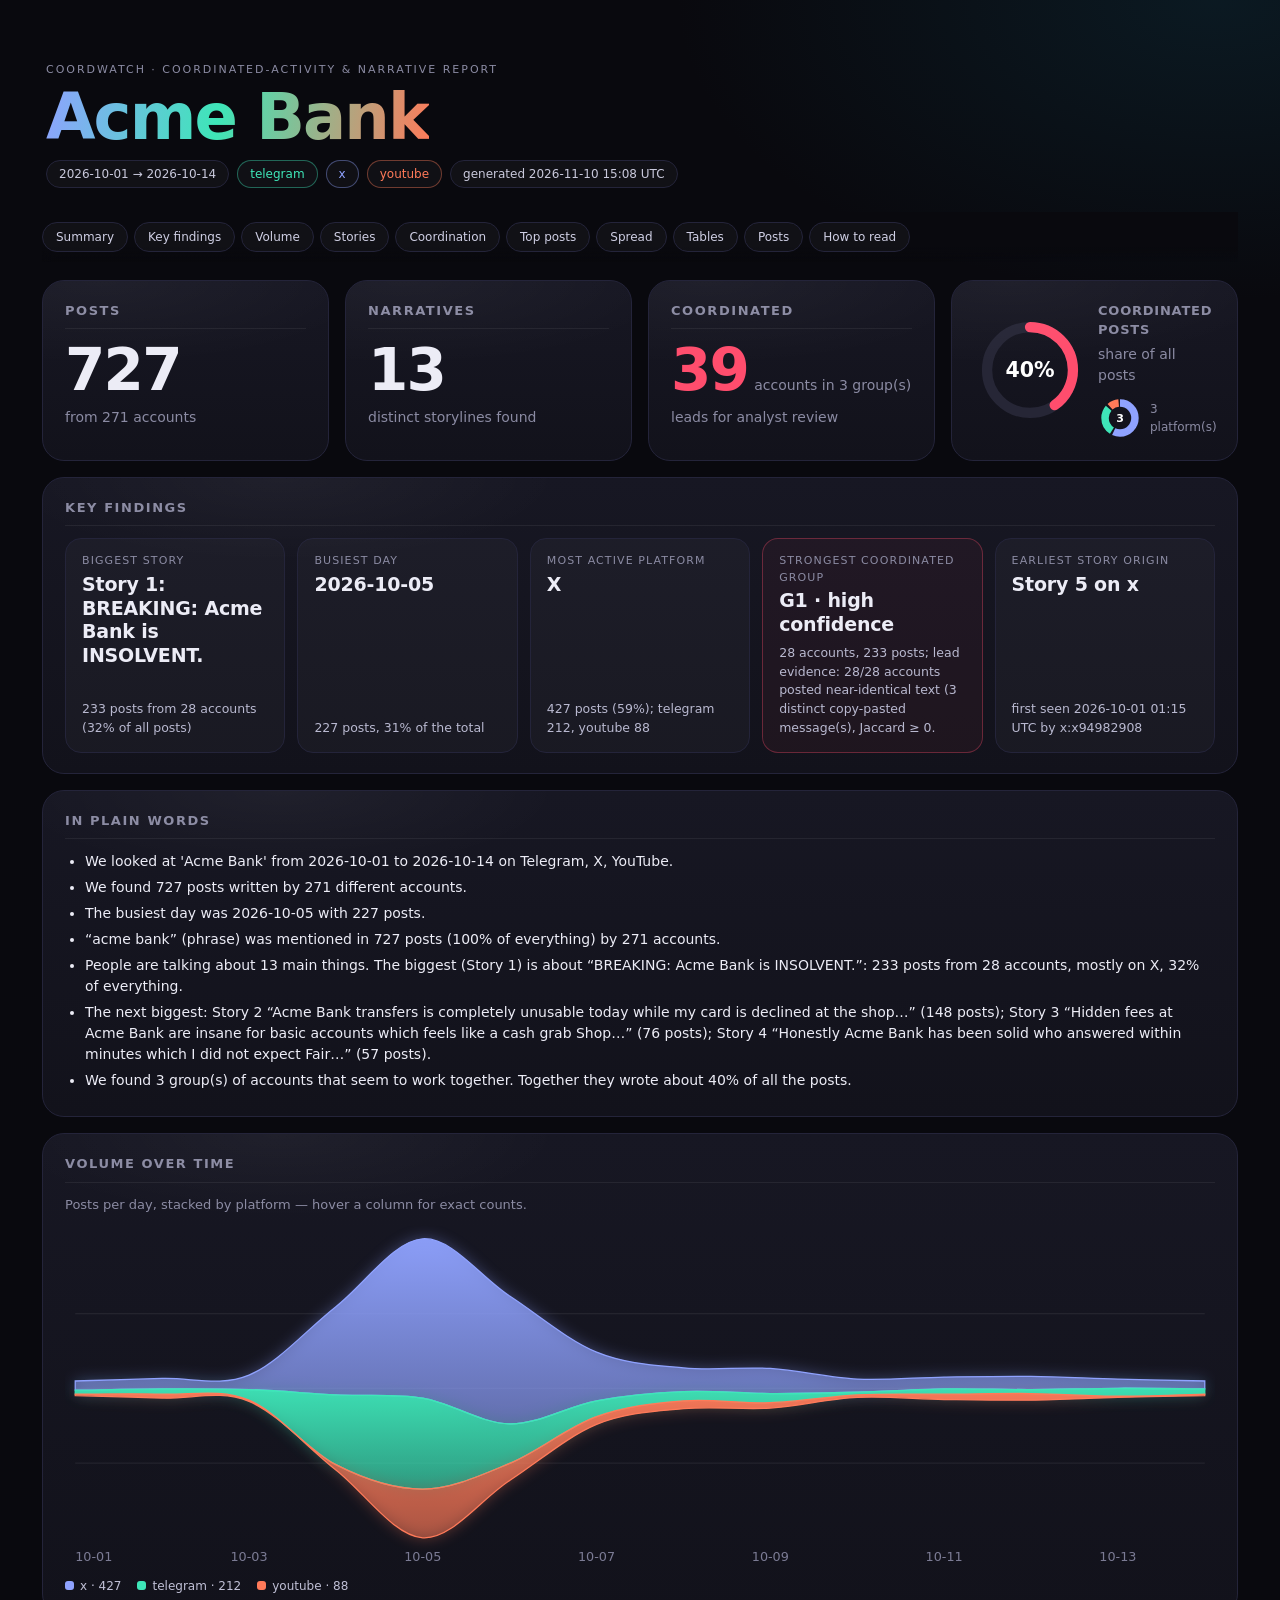
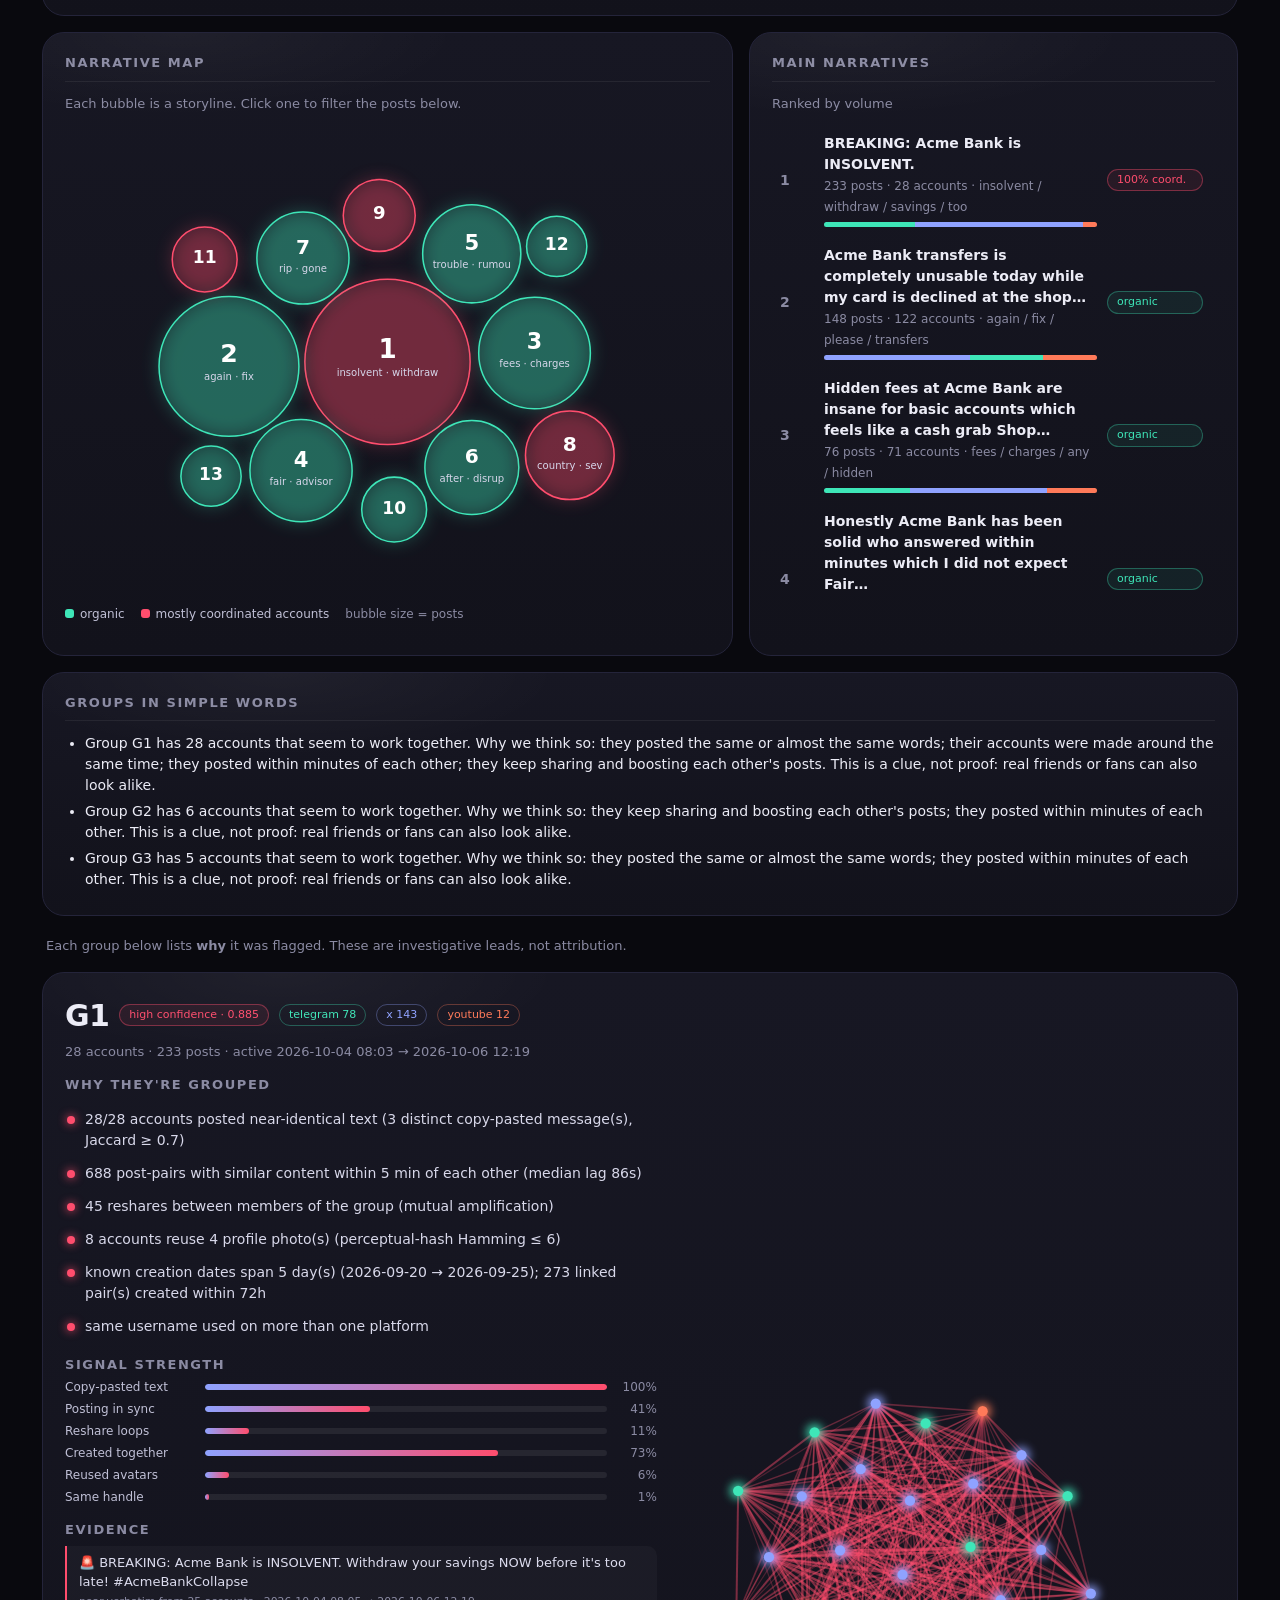
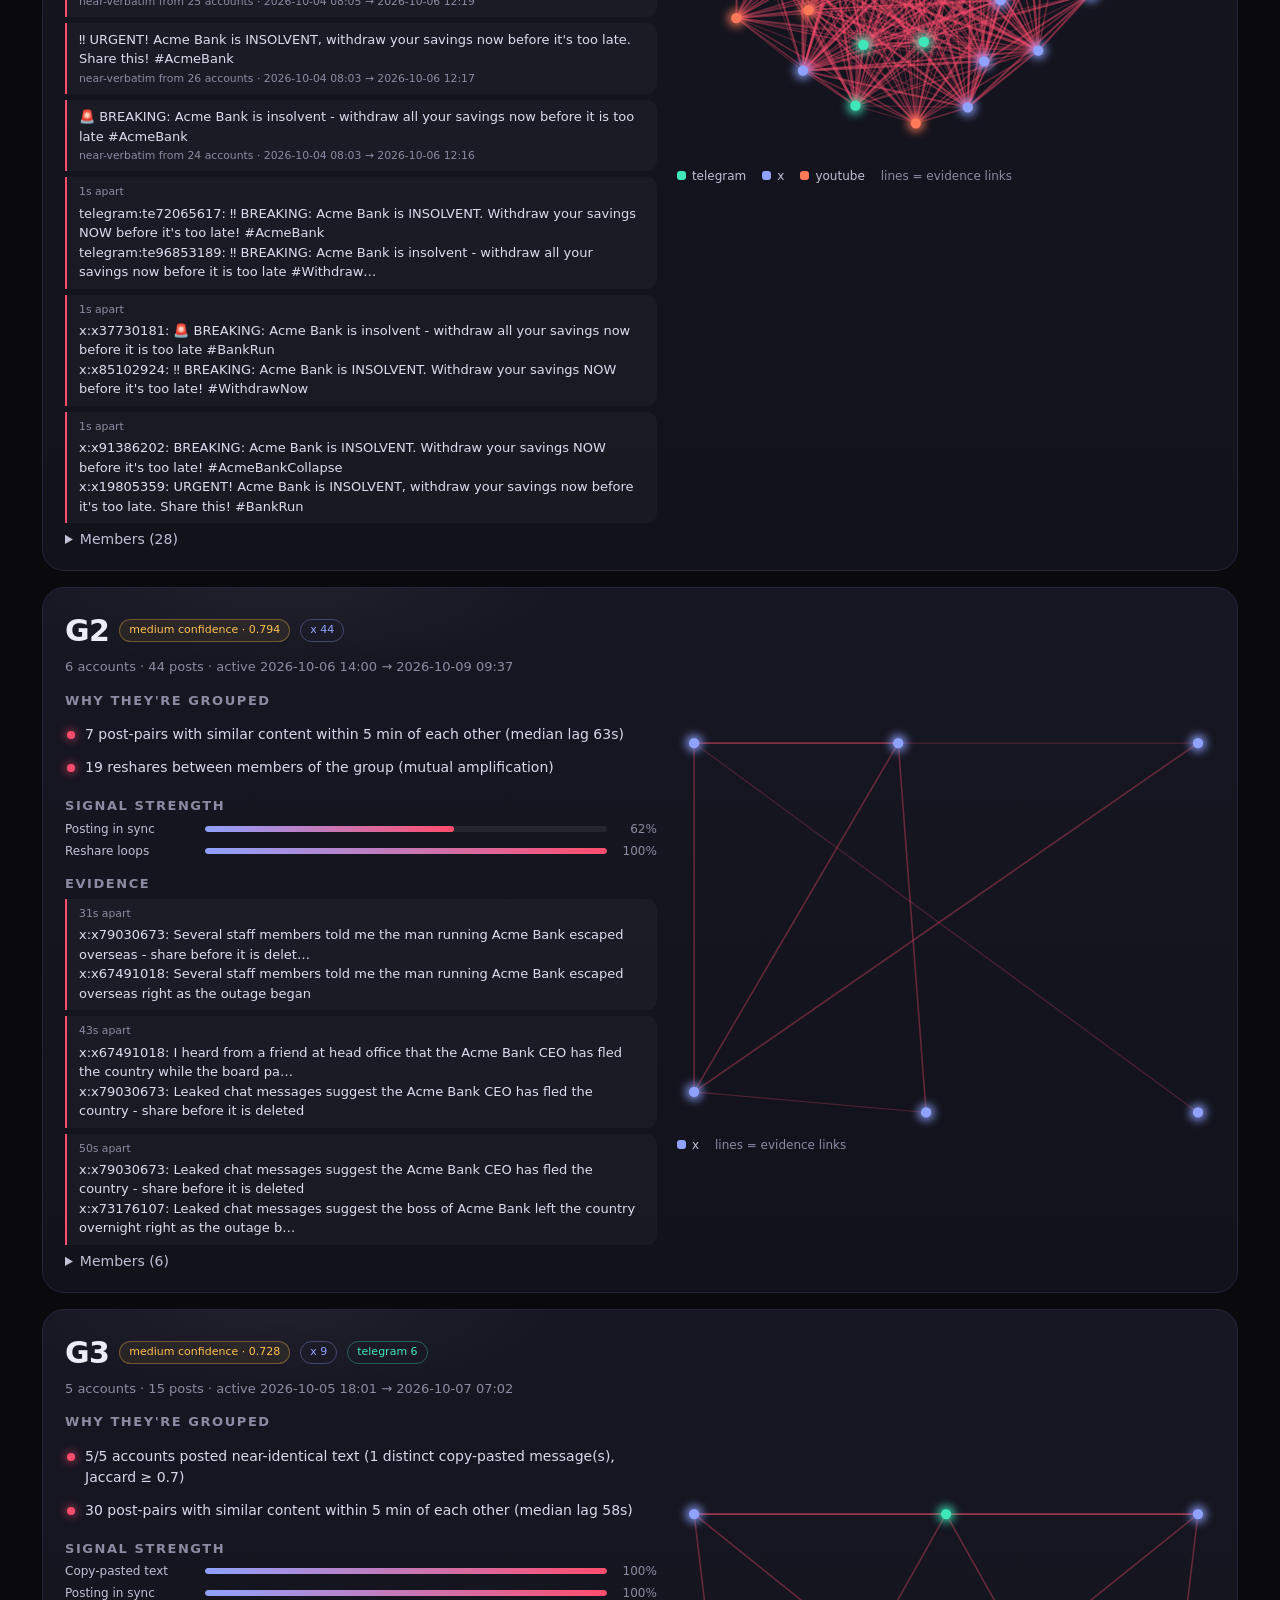
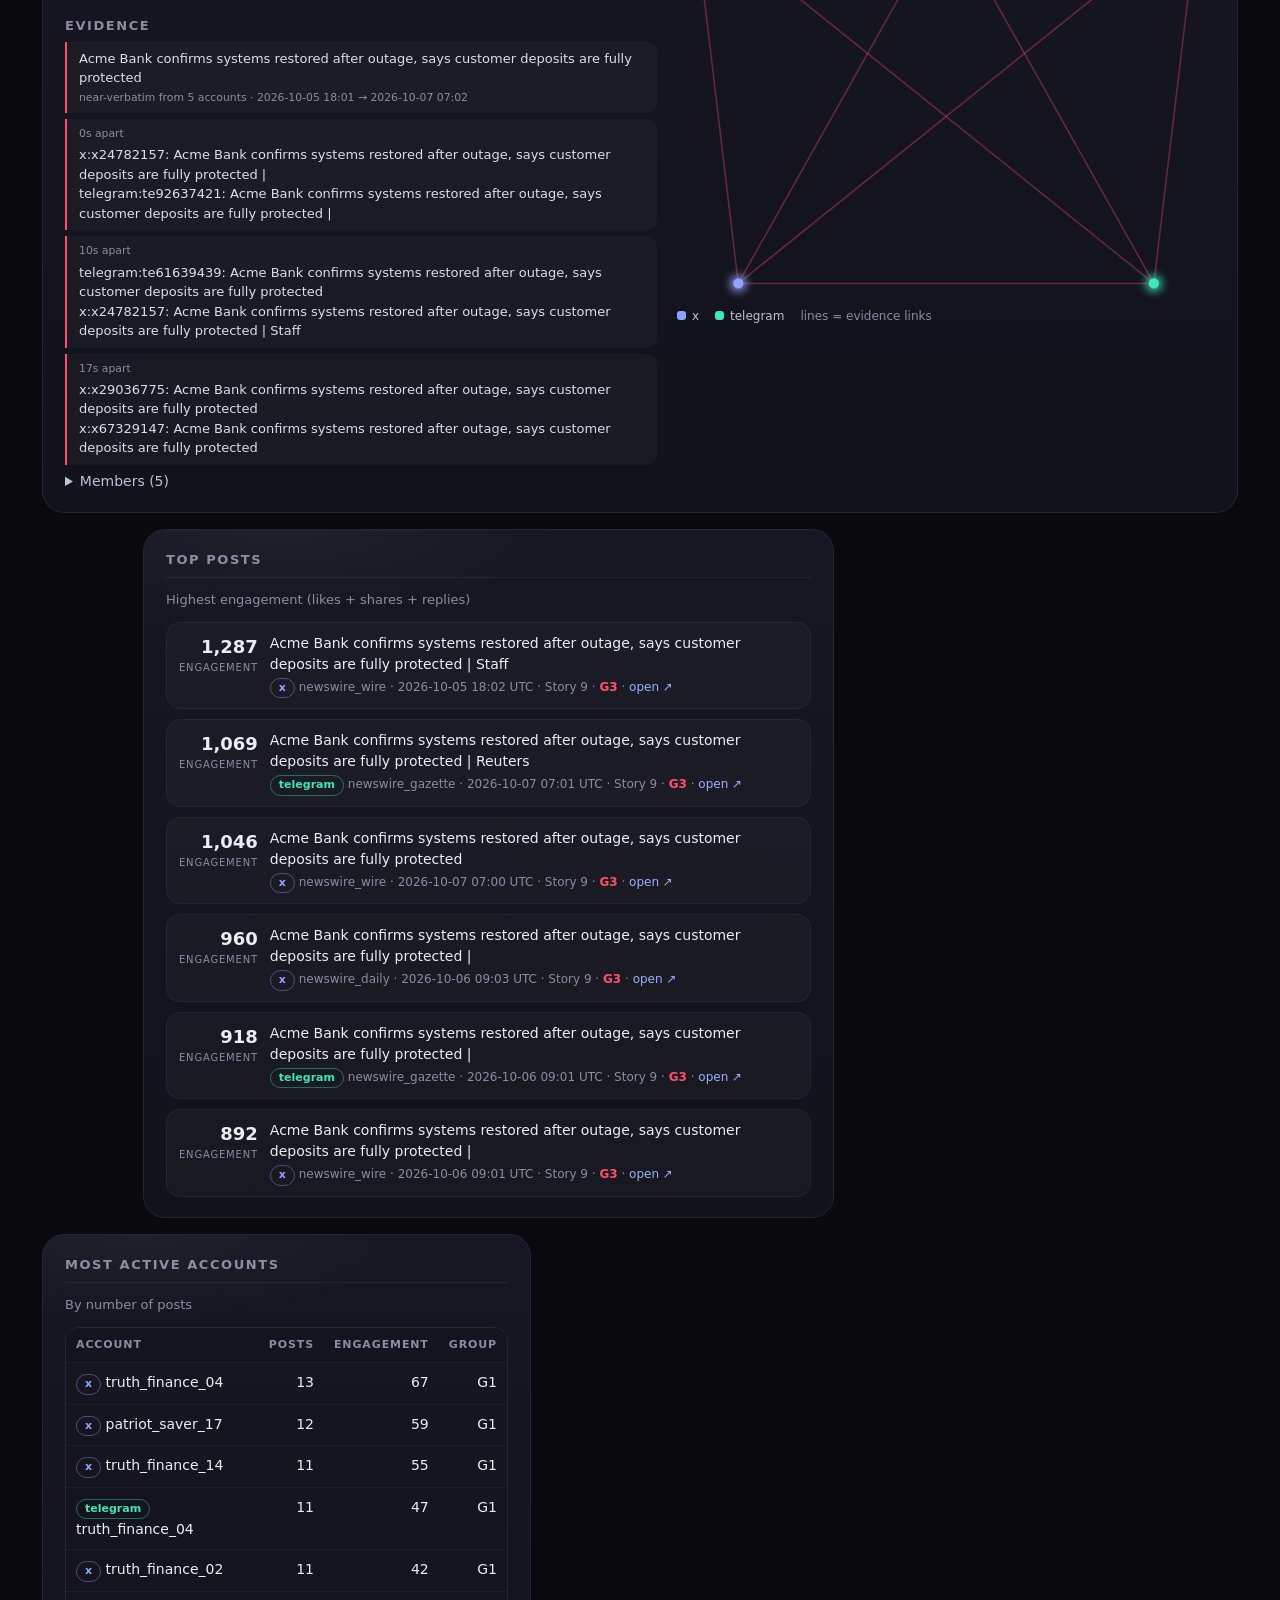
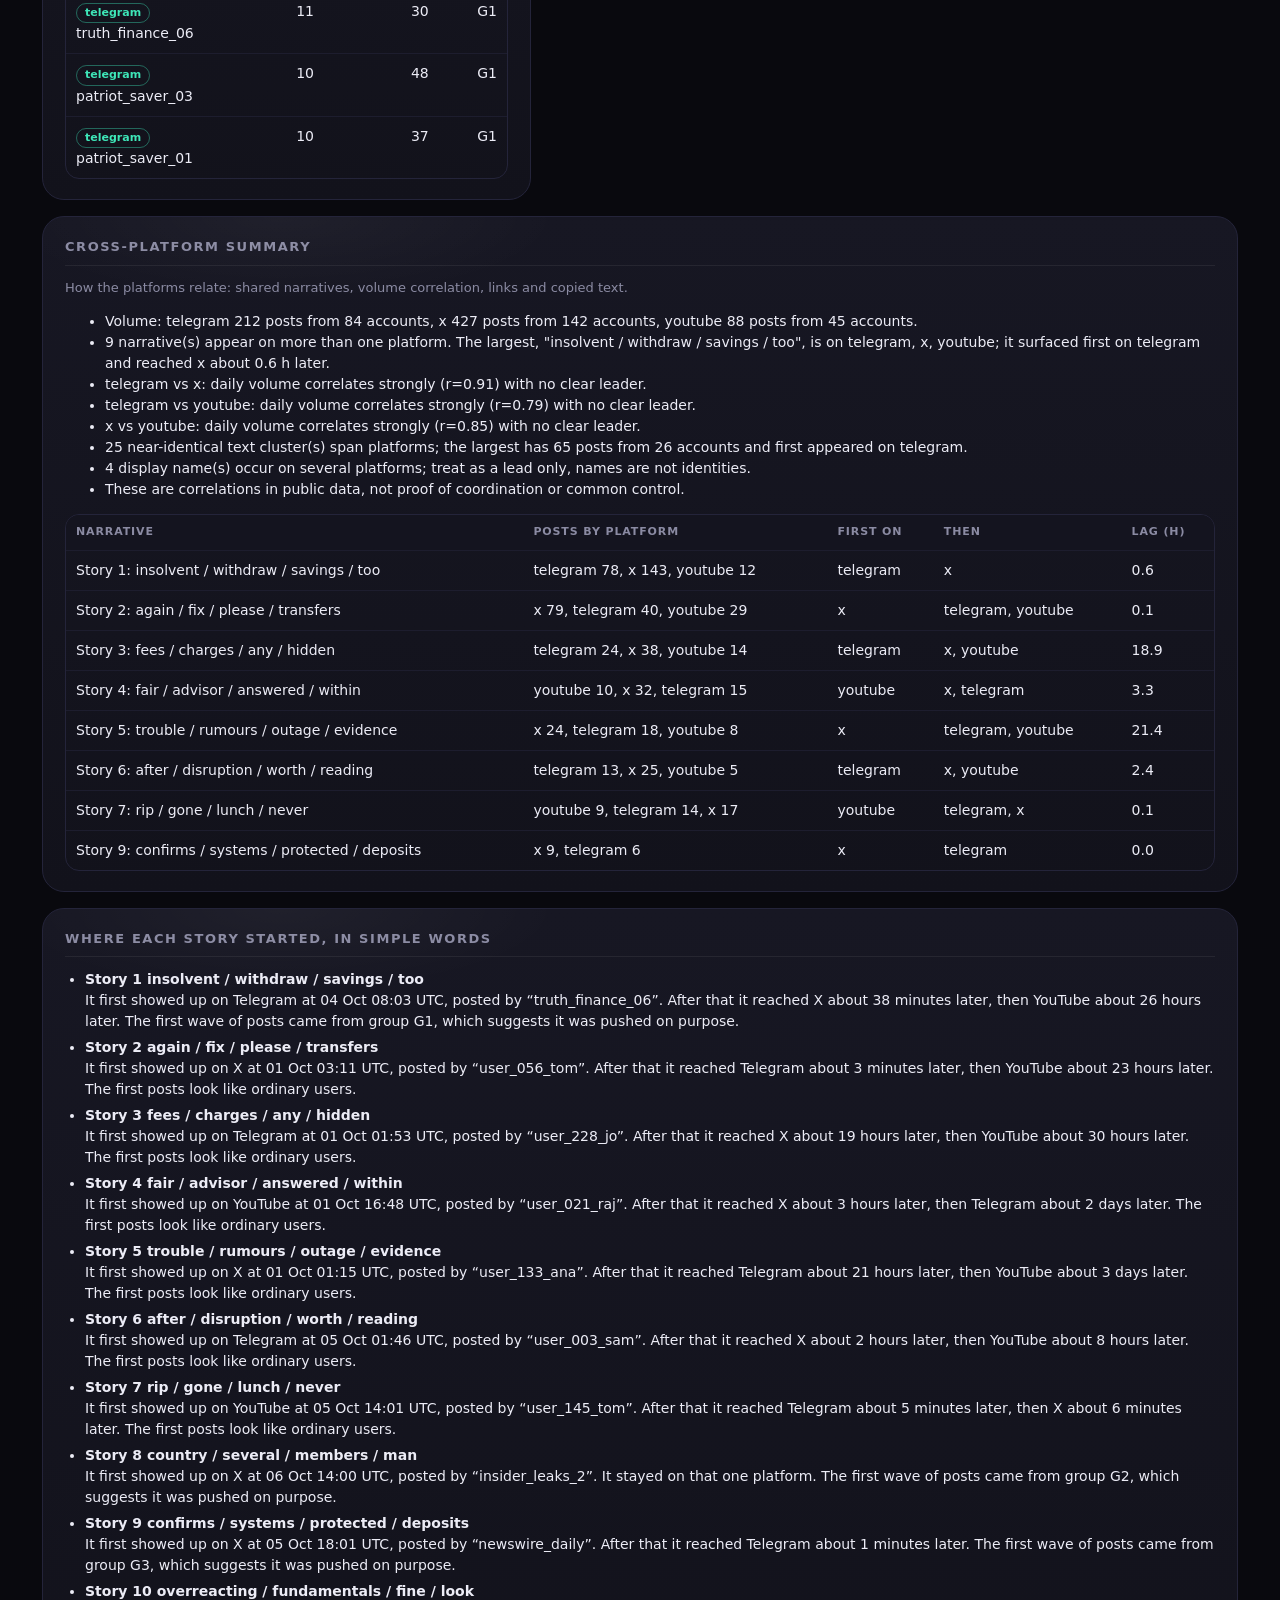
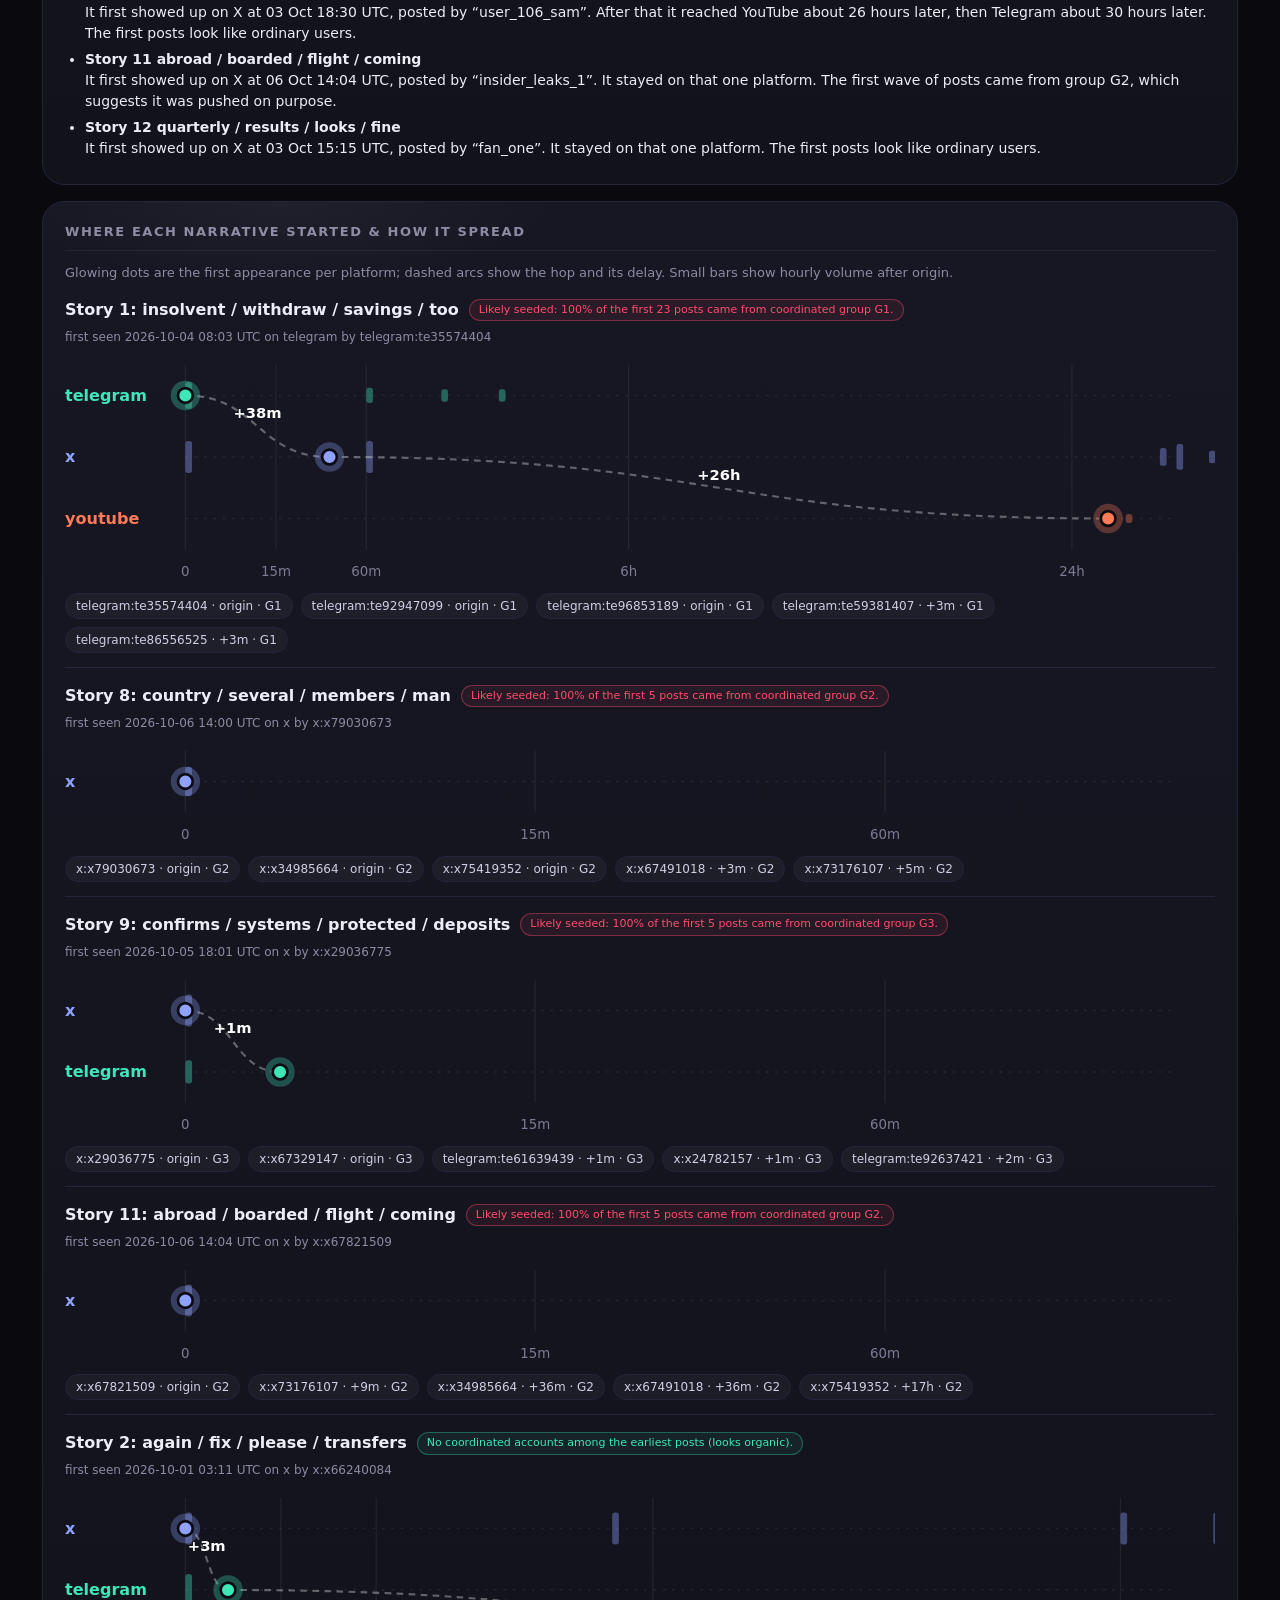
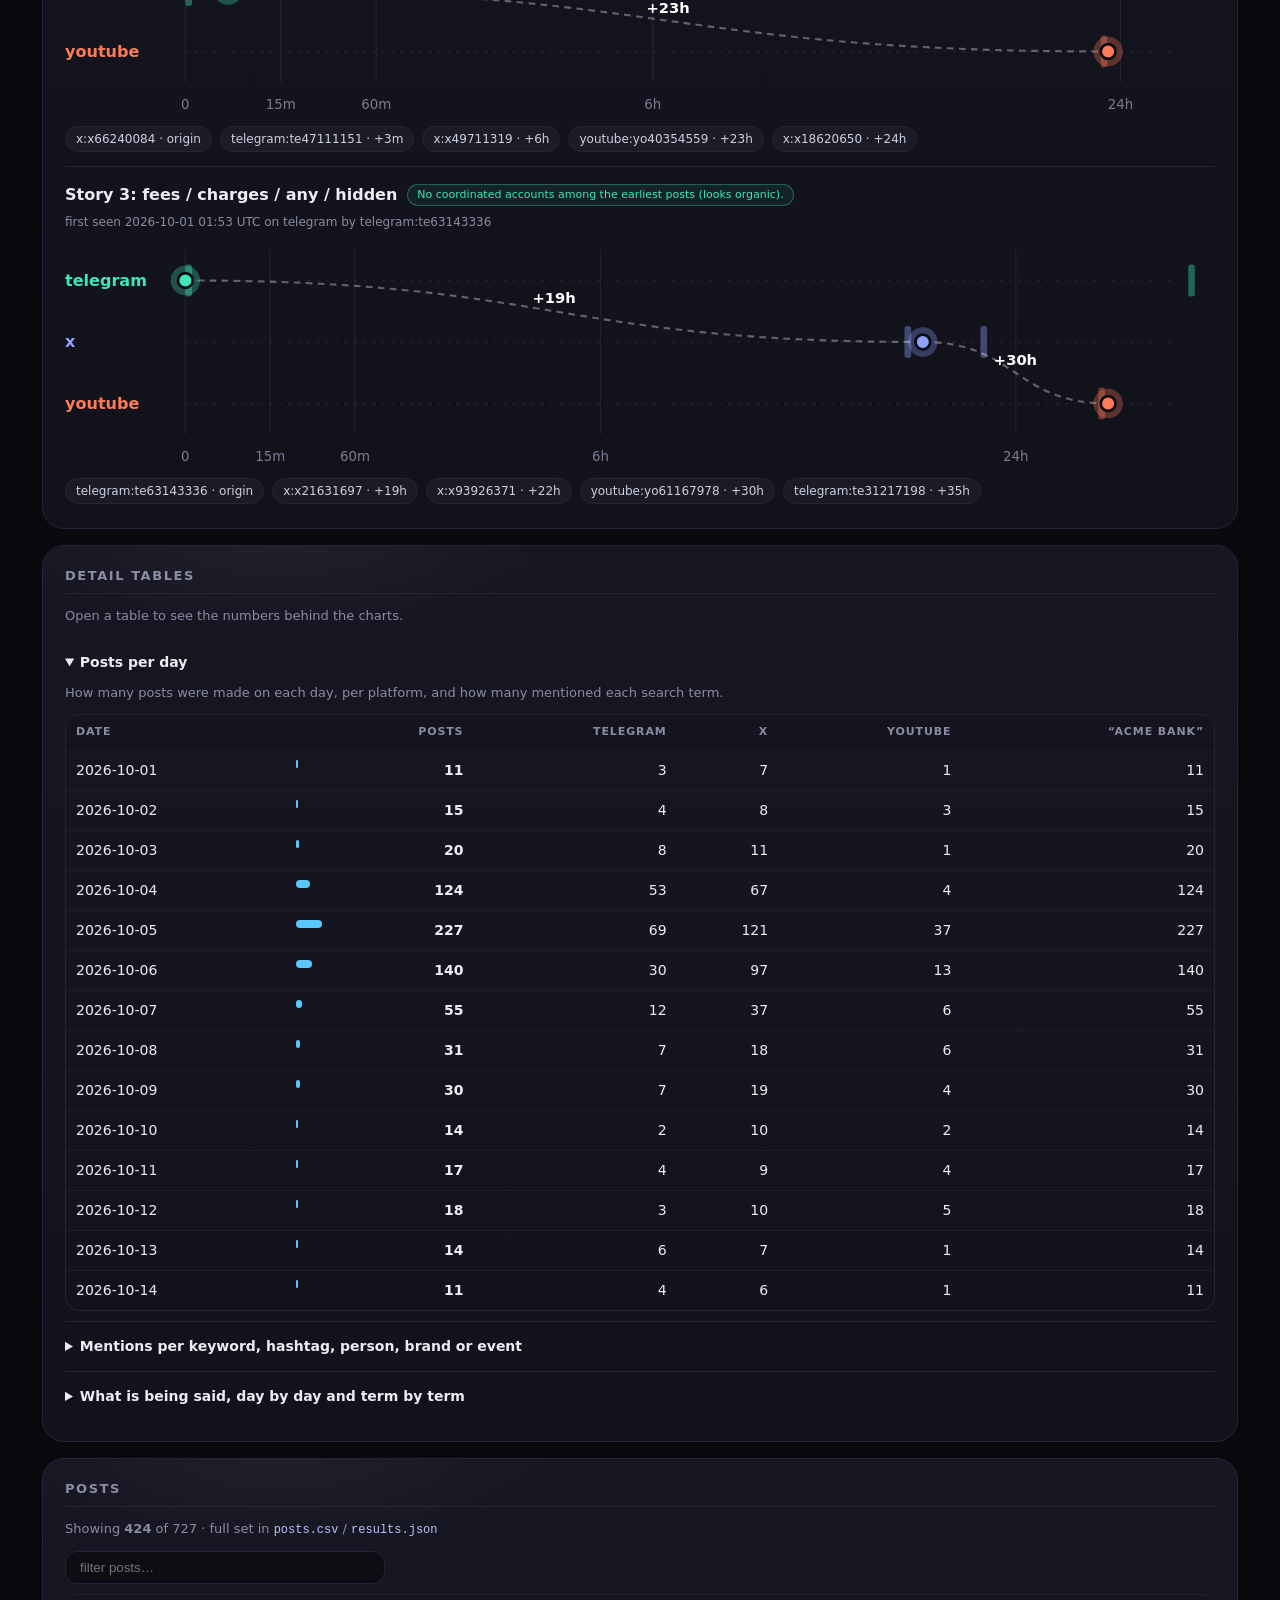
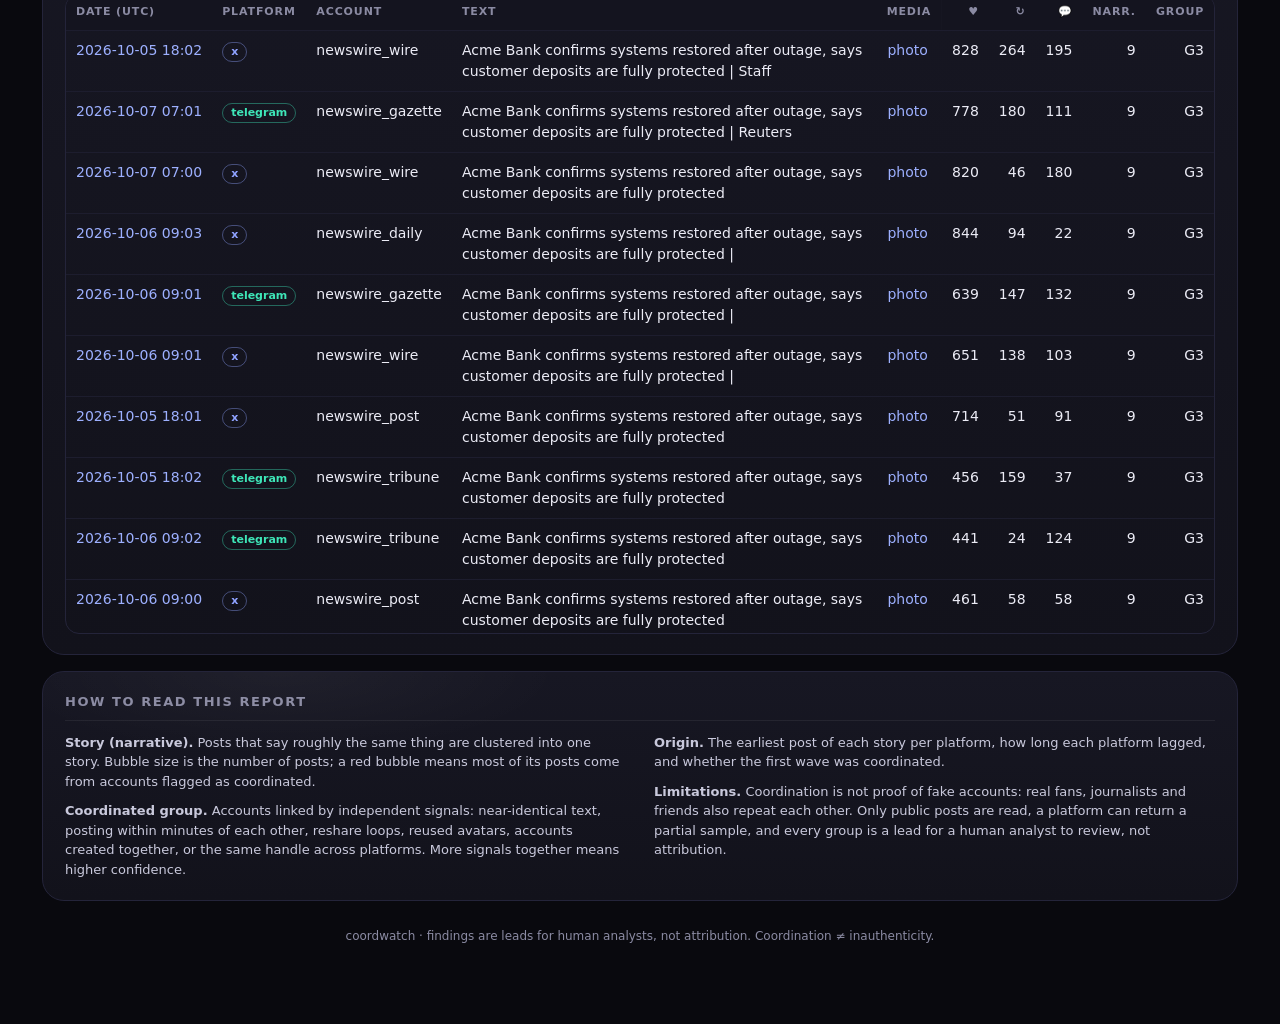
==== commit 1484fc73: "PDF: use readable story titles" ====
--- a/out/example/report.html
+++ b/out/example/report.html
@@ -64,7 +64,7 @@
 @media(max-width:960px){.how{columns:1}}
 @media(max-width:960px){.s3,.s4,.s5,.s6,.s7,.s8{grid-column:span 12}.gcard{grid-template-columns:1fr}.s3{grid-column:span 6}}
 @media(prefers-reduced-motion:reduce){*{animation:none!important}}
-</style></head><body><main><section class=hero><div class=eyebrow>coordwatch · coordinated-activity &amp; narrative report</div><h1><span>Acme Bank</span></h1><div class=chips><span class=chip>2026-10-01 → 2026-10-14</span><span class=chip style='border-color:#3ee6b866;color:#3ee6b8'>telegram</span><span class=chip style='border-color:#8fa2ff66;color:#8fa2ff'>x</span><span class=chip style='border-color:#ff7a5966;color:#ff7a59'>youtube</span><span class=chip>generated 2026-11-10 15:07 UTC</span></div></section><nav class=nav aria-label='Sections'><a href='#summary'>Summary</a><a href='#findings'>Key findings</a><a href='#volume'>Volume</a><a href='#stories'>Stories</a><a href='#coord'>Coordination</a><a href='#top'>Top posts</a><a href='#spread'>Spread</a><a href='#tables'>Tables</a><a href='#posts-tile'>Posts</a><a href='#method'>How to read</a></nav><div class=bento><div class='tile s3 stat'><h2>Posts</h2><div class=big data-count=727>727</div><div class=lbl>from 271 accounts</div></div><div class='tile s3 stat'><h2>Narratives</h2><div class=big data-count=13>13</div><div class=lbl>distinct storylines found</div></div><div class='tile s3 stat'><h2>Coordinated</h2><div class='big hot'><span data-count=39>39</span><small>accounts in 3 group(s)</small></div><div class=lbl>leads for analyst review</div></div><div class='tile s3 stat share'><svg viewBox="0 0 120 120" class=ring><circle cx=60.0 cy=60.0 r=46 fill="none" stroke="#262636" stroke-width="11" /><circle cx=60.0 cy=60.0 r=46 fill=none stroke="#ff4d6d" stroke-width=11 stroke-linecap=round stroke-dasharray="116.2 289.0" transform="rotate(-90 60.0 60.0)" class=ring-arc style="--len:116.2"/><text x=60.0 y=68.0 text-anchor=middle class=ring-n>40%</text></svg><div class=sh-t><h2>Coordinated posts</h2><div class=lbl style='margin:0'>share of all posts</div><div class=sh-d><svg viewBox="0 0 44 44" class=donut role=img aria-label="platform mix"><circle cx="22.0" cy="22.0" r="14.96" fill="none" stroke="#8fa2ff" stroke-width="7.48" stroke-dasharray="53.2 94.0" stroke-dashoffset="-0.0" transform="rotate(-90 22.0 22.0)"><title>x: 427</title></circle><circle cx="22.0" cy="22.0" r="14.96" fill="none" stroke="#3ee6b8" stroke-width="7.48" stroke-dasharray="25.4 94.0" stroke-dashoffset="-55.2" transform="rotate(-90 22.0 22.0)"><title>telegram: 212</title></circle><circle cx="22.0" cy="22.0" r="14.96" fill="none" stroke="#ff7a59" stroke-width="7.48" stroke-dasharray="9.4 94.0" stroke-dashoffset="-82.6" transform="rotate(-90 22.0 22.0)"><title>youtube: 88</title></circle><text x="22.0" y="25.5" text-anchor="middle" class="donut-n" style="font-size:11px">3</text></svg><span class=muted>3 platform(s)</span></div></div></div><div class='tile s12' id=findings><h2>Key findings</h2><div class=kf><div class='kfc '><span class=k>Biggest story</span><span class=v>Story 1: BREAKING: Acme Bank is INSOLVENT.</span><span class=d>233 posts from 28 accounts (32% of all posts)</span></div><div class='kfc '><span class=k>Busiest day</span><span class=v>2026-10-05</span><span class=d>227 posts, 31% of the total</span></div><div class='kfc '><span class=k>Most active platform</span><span class=v>X</span><span class=d>427 posts (59%); telegram 212, youtube 88</span></div><div class='kfc hotc'><span class=k>Strongest coordinated group</span><span class=v>G1 · high confidence</span><span class=d>28 accounts, 233 posts; lead evidence: 28/28 accounts posted near-identical text (3 distinct copy-pasted message(s), Jaccard ≥ 0.</span></div><div class='kfc '><span class=k>Earliest story origin</span><span class=v>Story 5 on x</span><span class=d>first seen 2026-10-01 01:15 UTC by x:x94982908</span></div></div></div><div class='tile s12' id=summary><h2>In plain words</h2><ul class=plain><li>We looked at &#x27;Acme Bank&#x27; from 2026-10-01 to 2026-10-14 on Telegram, X, YouTube.</li><li>We found 727 posts written by 271 different accounts.</li><li>The busiest day was 2026-10-05 with 227 posts.</li><li>“acme bank” (phrase) was mentioned in 727 posts (100% of everything) by 271 accounts.</li><li>People are talking about 13 main things. The biggest (Story 1) is about “BREAKING: Acme Bank is INSOLVENT.”: 233 posts from 28 accounts, mostly on X, 32% of everything.</li><li>The next biggest: Story 2 “Acme Bank transfers is completely unusable today while my card is declined at the shop…” (148 posts); Story 3 “Hidden fees at Acme Bank are insane for basic accounts which feels like a cash grab Shop…” (76 posts); Story 4 “Honestly Acme Bank has been solid who answered within minutes which I did not expect Fair…” (57 posts).</li><li>We found 3 group(s) of accounts that seem to work together. Together they wrote about 40% of all the posts.</li></ul></div><div class='tile s12' id=volume><h2>Volume over time</h2><p class=sub>Posts per day, stacked by platform — hover a column for exact counts.</p><svg viewBox="0 0 900 270" class=chart role=img aria-label="volume over time per platform"><defs><linearGradient id="g_x" x1=0 y1=0 x2=0 y2=1><stop offset=0 stop-color="#8fa2ff" stop-opacity=".95"/><stop offset=1 stop-color="#8fa2ff" stop-opacity=".45"/></linearGradient><linearGradient id="g_telegram" x1=0 y1=0 x2=0 y2=1><stop offset=0 stop-color="#3ee6b8" stop-opacity=".95"/><stop offset=1 stop-color="#3ee6b8" stop-opacity=".45"/></linearGradient><linearGradient id="g_youtube" x1=0 y1=0 x2=0 y2=1><stop offset=0 stop-color="#ff7a59" stop-opacity=".95"/><stop offset=1 stop-color="#ff7a59" stop-opacity=".45"/></linearGradient><filter id="soft" x="-5%" y="-20%" width="110%" height="140%"><feGaussianBlur stdDeviation="6"/></filter></defs><line x1=8 x2=892 y1=68.5 y2=68.5 class=grid-l /><line x1=8 x2=892 y1=127.0 y2=127.0 class=grid-l /><line x1=8 x2=892 y1=185.5 y2=185.5 class=grid-l /><path d="M8.0 128.5 C19.3 128.4 53.3 127.6 76.0 127.5 C98.7 127.4 121.3 127.3 144.0 128.0 C166.7 128.8 189.3 131.0 212.0 132.2 C234.7 133.3 257.3 131.0 280.0 134.7 C302.7 138.5 325.3 154.5 348.0 154.8 C370.7 155.2 393.3 141.0 416.0 136.8 C438.7 132.6 461.3 130.5 484.0 129.6 C506.7 128.6 529.3 131.0 552.0 131.1 C574.7 131.2 597.3 130.7 620.0 130.1 C642.7 129.5 665.3 127.9 688.0 127.5 C710.7 127.2 733.3 128.1 756.0 128.0 C778.7 127.9 801.3 127.1 824.0 127.0 C846.7 126.9 880.7 127.4 892.0 127.5 L892.0 121.3 C880.7 121.1 846.7 120.4 824.0 119.8 C801.3 119.2 778.7 118.0 756.0 117.7 C733.3 117.5 710.7 117.9 688.0 118.2 C665.3 118.6 642.7 120.9 620.0 119.8 C597.3 118.7 574.7 113.0 552.0 111.5 C529.3 110.1 506.7 113.2 484.0 111.0 C461.3 108.9 438.7 108.0 416.0 98.7 C393.3 89.3 370.7 69.6 348.0 54.8 C325.3 40.1 302.7 8.6 280.0 10.0 C257.3 11.4 234.7 45.3 212.0 63.1 C189.3 80.9 166.7 107.3 144.0 116.7 C121.3 126.1 98.7 118.5 76.0 119.3 C53.3 120.0 19.3 121.0 8.0 121.3 Z" fill="#8fa2ff" opacity=".35" filter="url(#soft)"/><path d="M8.0 131.6 C19.3 131.6 53.3 130.9 76.0 131.6 C98.7 132.4 121.3 127.1 144.0 136.3 C166.7 145.5 189.3 175.2 212.0 186.8 C234.7 198.4 257.3 206.0 280.0 205.9 C302.7 205.7 325.3 195.2 348.0 185.8 C370.7 176.3 393.3 157.3 416.0 149.2 C438.7 141.0 461.3 138.6 484.0 136.8 C506.7 135.0 529.3 139.1 552.0 138.3 C574.7 137.6 597.3 133.3 620.0 132.2 C642.7 131.0 665.3 131.8 688.0 131.6 C710.7 131.5 733.3 130.9 756.0 131.1 C778.7 131.4 801.3 133.1 824.0 133.2 C846.7 133.3 880.7 131.9 892.0 131.6 L892.0 127.5 C880.7 127.4 846.7 126.9 824.0 127.0 C801.3 127.1 778.7 127.9 756.0 128.0 C733.3 128.1 710.7 127.2 688.0 127.5 C665.3 127.9 642.7 129.5 620.0 130.1 C597.3 130.7 574.7 131.2 552.0 131.1 C529.3 131.0 506.7 128.6 484.0 129.6 C461.3 130.5 438.7 132.6 416.0 136.8 C393.3 141.0 370.7 155.2 348.0 154.8 C325.3 154.5 302.7 138.5 280.0 134.7 C257.3 131.0 234.7 133.3 212.0 132.2 C189.3 131.0 166.7 128.8 144.0 128.0 C121.3 127.3 98.7 127.4 76.0 127.5 C53.3 127.6 19.3 128.4 8.0 128.5 Z" fill="#3ee6b8" opacity=".35" filter="url(#soft)"/><path d="M8.0 132.7 C19.3 133.0 53.3 134.0 76.0 134.7 C98.7 135.5 121.3 127.9 144.0 137.3 C166.7 146.7 189.3 173.1 212.0 190.9 C234.7 208.7 257.3 242.6 280.0 244.0 C302.7 245.4 325.3 213.9 348.0 199.2 C370.7 184.4 393.3 164.7 416.0 155.3 C438.7 146.0 461.3 145.1 484.0 143.0 C506.7 140.8 529.3 143.9 552.0 142.5 C574.7 141.0 597.3 135.3 620.0 134.2 C642.7 133.1 665.3 135.4 688.0 135.8 C710.7 136.1 733.3 136.5 756.0 136.3 C778.7 136.0 801.3 134.8 824.0 134.2 C846.7 133.6 880.7 132.9 892.0 132.7 L892.0 131.6 C880.7 131.9 846.7 133.3 824.0 133.2 C801.3 133.1 778.7 131.4 756.0 131.1 C733.3 130.9 710.7 131.5 688.0 131.6 C665.3 131.8 642.7 131.0 620.0 132.2 C597.3 133.3 574.7 137.6 552.0 138.3 C529.3 139.1 506.7 135.0 484.0 136.8 C461.3 138.6 438.7 141.0 416.0 149.2 C393.3 157.3 370.7 176.3 348.0 185.8 C325.3 195.2 302.7 205.7 280.0 205.9 C257.3 206.0 234.7 198.4 212.0 186.8 C189.3 175.2 166.7 145.5 144.0 136.3 C121.3 127.1 98.7 132.4 76.0 131.6 C53.3 130.9 19.3 131.6 8.0 131.6 Z" fill="#ff7a59" opacity=".35" filter="url(#soft)"/><path d="M8.0 128.5 C19.3 128.4 53.3 127.6 76.0 127.5 C98.7 127.4 121.3 127.3 144.0 128.0 C166.7 128.8 189.3 131.0 212.0 132.2 C234.7 133.3 257.3 131.0 280.0 134.7 C302.7 138.5 325.3 154.5 348.0 154.8 C370.7 155.2 393.3 141.0 416.0 136.8 C438.7 132.6 461.3 130.5 484.0 129.6 C506.7 128.6 529.3 131.0 552.0 131.1 C574.7 131.2 597.3 130.7 620.0 130.1 C642.7 129.5 665.3 127.9 688.0 127.5 C710.7 127.2 733.3 128.1 756.0 128.0 C778.7 127.9 801.3 127.1 824.0 127.0 C846.7 126.9 880.7 127.4 892.0 127.5 L892.0 121.3 C880.7 121.1 846.7 120.4 824.0 119.8 C801.3 119.2 778.7 118.0 756.0 117.7 C733.3 117.5 710.7 117.9 688.0 118.2 C665.3 118.6 642.7 120.9 620.0 119.8 C597.3 118.7 574.7 113.0 552.0 111.5 C529.3 110.1 506.7 113.2 484.0 111.0 C461.3 108.9 438.7 108.0 416.0 98.7 C393.3 89.3 370.7 69.6 348.0 54.8 C325.3 40.1 302.7 8.6 280.0 10.0 C257.3 11.4 234.7 45.3 212.0 63.1 C189.3 80.9 166.7 107.3 144.0 116.7 C121.3 126.1 98.7 118.5 76.0 119.3 C53.3 120.0 19.3 121.0 8.0 121.3 Z" fill="url(#g_x)" stroke="#8fa2ff" stroke-width="1" class=layer data-p="x"><title>x</title></path><path d="M8.0 131.6 C19.3 131.6 53.3 130.9 76.0 131.6 C98.7 132.4 121.3 127.1 144.0 136.3 C166.7 145.5 189.3 175.2 212.0 186.8 C234.7 198.4 257.3 206.0 280.0 205.9 C302.7 205.7 325.3 195.2 348.0 185.8 C370.7 176.3 393.3 157.3 416.0 149.2 C438.7 141.0 461.3 138.6 484.0 136.8 C506.7 135.0 529.3 139.1 552.0 138.3 C574.7 137.6 597.3 133.3 620.0 132.2 C642.7 131.0 665.3 131.8 688.0 131.6 C710.7 131.5 733.3 130.9 756.0 131.1 C778.7 131.4 801.3 133.1 824.0 133.2 C846.7 133.3 880.7 131.9 892.0 131.6 L892.0 127.5 C880.7 127.4 846.7 126.9 824.0 127.0 C801.3 127.1 778.7 127.9 756.0 128.0 C733.3 128.1 710.7 127.2 688.0 127.5 C665.3 127.9 642.7 129.5 620.0 130.1 C597.3 130.7 574.7 131.2 552.0 131.1 C529.3 131.0 506.7 128.6 484.0 129.6 C461.3 130.5 438.7 132.6 416.0 136.8 C393.3 141.0 370.7 155.2 348.0 154.8 C325.3 154.5 302.7 138.5 280.0 134.7 C257.3 131.0 234.7 133.3 212.0 132.2 C189.3 131.0 166.7 128.8 144.0 128.0 C121.3 127.3 98.7 127.4 76.0 127.5 C53.3 127.6 19.3 128.4 8.0 128.5 Z" fill="url(#g_telegram)" stroke="#3ee6b8" stroke-width="1" class=layer data-p="telegram"><title>telegram</title></path><path d="M8.0 132.7 C19.3 133.0 53.3 134.0 76.0 134.7 C98.7 135.5 121.3 127.9 144.0 137.3 C166.7 146.7 189.3 173.1 212.0 190.9 C234.7 208.7 257.3 242.6 280.0 244.0 C302.7 245.4 325.3 213.9 348.0 199.2 C370.7 184.4 393.3 164.7 416.0 155.3 C438.7 146.0 461.3 145.1 484.0 143.0 C506.7 140.8 529.3 143.9 552.0 142.5 C574.7 141.0 597.3 135.3 620.0 134.2 C642.7 133.1 665.3 135.4 688.0 135.8 C710.7 136.1 733.3 136.5 756.0 136.3 C778.7 136.0 801.3 134.8 824.0 134.2 C846.7 133.6 880.7 132.9 892.0 132.7 L892.0 131.6 C880.7 131.9 846.7 133.3 824.0 133.2 C801.3 133.1 778.7 131.4 756.0 131.1 C733.3 130.9 710.7 131.5 688.0 131.6 C665.3 131.8 642.7 131.0 620.0 132.2 C597.3 133.3 574.7 137.6 552.0 138.3 C529.3 139.1 506.7 135.0 484.0 136.8 C461.3 138.6 438.7 141.0 416.0 149.2 C393.3 157.3 370.7 176.3 348.0 185.8 C325.3 195.2 302.7 205.7 280.0 205.9 C257.3 206.0 234.7 198.4 212.0 186.8 C189.3 175.2 166.7 145.5 144.0 136.3 C121.3 127.1 98.7 132.4 76.0 131.6 C53.3 130.9 19.3 131.6 8.0 131.6 Z" fill="url(#g_youtube)" stroke="#ff7a59" stroke-width="1" class=layer data-p="youtube"><title>youtube</title></path><rect x=-23.6 y=0 width=63.1 height=244 fill="transparent" class=hit><title>10-01: x 7, telegram 3, youtube 1 (total 11)</title></rect><text x=8.0 y=262 class=ax text-anchor=start>10-01</text><rect x=44.4 y=0 width=63.1 height=244 fill="transparent" class=hit><title>10-02: x 8, telegram 4, youtube 3 (total 15)</title></rect><rect x=112.4 y=0 width=63.1 height=244 fill="transparent" class=hit><title>10-03: x 11, telegram 8, youtube 1 (total 20)</title></rect><text x=144.0 y=262 class=ax text-anchor=middle>10-03</text><rect x=180.4 y=0 width=63.1 height=244 fill="transparent" class=hit><title>10-04: x 67, telegram 53, youtube 4 (total 124)</title></rect><rect x=248.4 y=0 width=63.1 height=244 fill="transparent" class=hit><title>10-05: x 121, telegram 69, youtube 37 (total 227)</title></rect><text x=280.0 y=262 class=ax text-anchor=middle>10-05</text><rect x=316.4 y=0 width=63.1 height=244 fill="transparent" class=hit><title>10-06: x 97, telegram 30, youtube 13 (total 140)</title></rect><rect x=384.4 y=0 width=63.1 height=244 fill="transparent" class=hit><title>10-07: x 37, telegram 12, youtube 6 (total 55)</title></rect><text x=416.0 y=262 class=ax text-anchor=middle>10-07</text><rect x=452.4 y=0 width=63.1 height=244 fill="transparent" class=hit><title>10-08: x 18, telegram 7, youtube 6 (total 31)</title></rect><rect x=520.4 y=0 width=63.1 height=244 fill="transparent" class=hit><title>10-09: x 19, telegram 7, youtube 4 (total 30)</title></rect><text x=552.0 y=262 class=ax text-anchor=middle>10-09</text><rect x=588.4 y=0 width=63.1 height=244 fill="transparent" class=hit><title>10-10: x 10, telegram 2, youtube 2 (total 14)</title></rect><rect x=656.4 y=0 width=63.1 height=244 fill="transparent" class=hit><title>10-11: x 9, telegram 4, youtube 4 (total 17)</title></rect><text x=688.0 y=262 class=ax text-anchor=middle>10-11</text><rect x=724.4 y=0 width=63.1 height=244 fill="transparent" class=hit><title>10-12: x 10, telegram 3, youtube 5 (total 18)</title></rect><rect x=792.4 y=0 width=63.1 height=244 fill="transparent" class=hit><title>10-13: x 7, telegram 6, youtube 1 (total 14)</title></rect><text x=824.0 y=262 class=ax text-anchor=middle>10-13</text><rect x=860.4 y=0 width=63.1 height=244 fill="transparent" class=hit><title>10-14: x 6, telegram 4, youtube 1 (total 11)</title></rect></svg><div class=legend><span><i style="background:#8fa2ff"></i>x · 427</span><span><i style="background:#3ee6b8"></i>telegram · 212</span><span><i style="background:#ff7a59"></i>youtube · 88</span></div></div><div class='tile s7' id=stories><h2>Narrative map</h2><p class=sub>Each bubble is a storyline. Click one to filter the posts below.</p><svg viewBox="0 0 640 470" class=bubbles role=img aria-label="narrative bubble map"><defs><filter id=bglow x="-30%" y="-30%" width="160%" height="160%"><feGaussianBlur stdDeviation="9"/></filter></defs><g class=bub data-n="1" tabindex=0 role=button aria-label="Story 1: insolvent / withdraw / savings / too — 233 posts, 28 accounts, 100% from coordinated accounts. Click to filter posts."><title>Story 1: insolvent / withdraw / savings / too — 233 posts, 28 accounts, 100% from coordinated accounts. Click to filter posts.</title><circle cx=320.0 cy=235.0 r=82.0 fill="#ff4d6d" opacity=".28" filter="url(#bglow)"/><circle cx=320.0 cy=235.0 r=82.0 fill="#ff4d6d" fill-opacity=".16" stroke="#ff4d6d" stroke-width="1.5"/><text x=320.0 y=231.0 text-anchor=middle class=bub-id style="font-size:26px">1</text><text x=320.0 y=249.0 text-anchor=middle class=bub-kw>insolvent · withdraw</text></g><g class=bub data-n="2" tabindex=0 role=button aria-label="Story 2: again / fix / please / transfers — 148 posts, 122 accounts, 0% from coordinated accounts. Click to filter posts."><title>Story 2: again / fix / please / transfers — 148 posts, 122 accounts, 0% from coordinated accounts. Click to filter posts.</title><circle cx=162.7 cy=239.5 r=69.4 fill="#3ee6b8" opacity=".28" filter="url(#bglow)"/><circle cx=162.7 cy=239.5 r=69.4 fill="#3ee6b8" fill-opacity=".16" stroke="#3ee6b8" stroke-width="1.5"/><text x=162.7 y=235.5 text-anchor=middle class=bub-id style="font-size:25px">2</text><text x=162.7 y=253.5 text-anchor=middle class=bub-kw>again · fix</text></g><g class=bub data-n="3" tabindex=0 role=button aria-label="Story 3: fees / charges / any / hidden — 76 posts, 71 accounts, 0% from coordinated accounts. Click to filter posts."><title>Story 3: fees / charges / any / hidden — 76 posts, 71 accounts, 0% from coordinated accounts. Click to filter posts.</title><circle cx=465.9 cy=226.2 r=55.4 fill="#3ee6b8" opacity=".28" filter="url(#bglow)"/><circle cx=465.9 cy=226.2 r=55.4 fill="#3ee6b8" fill-opacity=".16" stroke="#3ee6b8" stroke-width="1.5"/><text x=465.9 y=222.2 text-anchor=middle class=bub-id style="font-size:22px">3</text><text x=465.9 y=240.2 text-anchor=middle class=bub-kw>fees · charges</text></g><g class=bub data-n="4" tabindex=0 role=button aria-label="Story 4: fair / advisor / answered / within — 57 posts, 50 accounts, 0% from coordinated accounts. Click to filter posts."><title>Story 4: fair / advisor / answered / within — 57 posts, 50 accounts, 0% from coordinated accounts. Click to filter posts.</title><circle cx=234.2 cy=342.9 r=50.7 fill="#3ee6b8" opacity=".28" filter="url(#bglow)"/><circle cx=234.2 cy=342.9 r=50.7 fill="#3ee6b8" fill-opacity=".16" stroke="#3ee6b8" stroke-width="1.5"/><text x=234.2 y=338.9 text-anchor=middle class=bub-id style="font-size:21px">4</text><text x=234.2 y=356.9 text-anchor=middle class=bub-kw>fair · advisor</text></g><g class=bub data-n="5" tabindex=0 role=button aria-label="Story 5: trouble / rumours / outage / evidence — 50 posts, 47 accounts, 0% from coordinated accounts. Click to filter posts."><title>Story 5: trouble / rumours / outage / evidence — 50 posts, 47 accounts, 0% from coordinated accounts. Click to filter posts.</title><circle cx=403.6 cy=127.8 r=48.7 fill="#3ee6b8" opacity=".28" filter="url(#bglow)"/><circle cx=403.6 cy=127.8 r=48.7 fill="#3ee6b8" fill-opacity=".16" stroke="#3ee6b8" stroke-width="1.5"/><text x=403.6 y=123.8 text-anchor=middle class=bub-id style="font-size:21px">5</text><text x=403.6 y=141.8 text-anchor=middle class=bub-kw>trouble · rumou</text></g><g class=bub data-n="6" tabindex=0 role=button aria-label="Story 6: after / disruption / worth / reading — 43 posts, 43 accounts, 0% from coordinated accounts. Click to filter posts."><title>Story 6: after / disruption / worth / reading — 43 posts, 43 accounts, 0% from coordinated accounts. Click to filter posts.</title><circle cx=403.7 cy=339.8 r=46.6 fill="#3ee6b8" opacity=".28" filter="url(#bglow)"/><circle cx=403.7 cy=339.8 r=46.6 fill="#3ee6b8" fill-opacity=".16" stroke="#3ee6b8" stroke-width="1.5"/><text x=403.7 y=335.8 text-anchor=middle class=bub-id style="font-size:20px">6</text><text x=403.7 y=353.8 text-anchor=middle class=bub-kw>after · disrup</text></g><g class=bub data-n="7" tabindex=0 role=button aria-label="Story 7: rip / gone / lunch / never — 40 posts, 40 accounts, 0% from coordinated accounts. Click to filter posts."><title>Story 7: rip / gone / lunch / never — 40 posts, 40 accounts, 0% from coordinated accounts. Click to filter posts.</title><circle cx=236.1 cy=132.0 r=45.7 fill="#3ee6b8" opacity=".28" filter="url(#bglow)"/><circle cx=236.1 cy=132.0 r=45.7 fill="#3ee6b8" fill-opacity=".16" stroke="#3ee6b8" stroke-width="1.5"/><text x=236.1 y=128.0 text-anchor=middle class=bub-id style="font-size:20px">7</text><text x=236.1 y=146.0 text-anchor=middle class=bub-kw>rip · gone</text></g><g class=bub data-n="8" tabindex=0 role=button aria-label="Story 8: country / several / members / man — 35 posts, 6 accounts, 100% from coordinated accounts. Click to filter posts."><title>Story 8: country / several / members / man — 35 posts, 6 accounts, 100% from coordinated accounts. Click to filter posts.</title><circle cx=500.9 cy=327.7 r=44.0 fill="#ff4d6d" opacity=".28" filter="url(#bglow)"/><circle cx=500.9 cy=327.7 r=44.0 fill="#ff4d6d" fill-opacity=".16" stroke="#ff4d6d" stroke-width="1.5"/><text x=500.9 y=323.7 text-anchor=middle class=bub-id style="font-size:20px">8</text><text x=500.9 y=341.7 text-anchor=middle class=bub-kw>country · sev</text></g><g class=bub data-n="9" tabindex=0 role=button aria-label="Story 9: confirms / systems / protected / deposits — 15 posts, 5 accounts, 100% from coordinated accounts. Click to filter posts."><title>Story 9: confirms / systems / protected / deposits — 15 posts, 5 accounts, 100% from coordinated accounts. Click to filter posts.</title><circle cx=311.8 cy=89.7 r=35.7 fill="#ff4d6d" opacity=".28" filter="url(#bglow)"/><circle cx=311.8 cy=89.7 r=35.7 fill="#ff4d6d" fill-opacity=".16" stroke="#ff4d6d" stroke-width="1.5"/><text x=311.8 y=93.7 text-anchor=middle class=bub-id style="font-size:18px">9</text></g><g class=bub data-n="10" tabindex=0 role=button aria-label="Story 10: overreacting / fundamentals / fine / look — 9 posts, 9 accounts, 0% from coordinated accounts. Click to filter posts."><title>Story 10: overreacting / fundamentals / fine / look — 9 posts, 9 accounts, 0% from coordinated accounts. Click to filter posts.</title><circle cx=326.6 cy=381.6 r=32.2 fill="#3ee6b8" opacity=".28" filter="url(#bglow)"/><circle cx=326.6 cy=381.6 r=32.2 fill="#3ee6b8" fill-opacity=".16" stroke="#3ee6b8" stroke-width="1.5"/><text x=326.6 y=385.6 text-anchor=middle class=bub-id style="font-size:17px">10</text></g><g class=bub data-n="11" tabindex=0 role=button aria-label="Story 11: abroad / boarded / flight / coming — 9 posts, 5 accounts, 100% from coordinated accounts. Click to filter posts."><title>Story 11: abroad / boarded / flight / coming — 9 posts, 5 accounts, 100% from coordinated accounts. Click to filter posts.</title><circle cx=138.6 cy=133.4 r=32.2 fill="#ff4d6d" opacity=".28" filter="url(#bglow)"/><circle cx=138.6 cy=133.4 r=32.2 fill="#ff4d6d" fill-opacity=".16" stroke="#ff4d6d" stroke-width="1.5"/><text x=138.6 y=137.4 text-anchor=middle class=bub-id style="font-size:17px">11</text></g><g class=bub data-n="12" tabindex=0 role=button aria-label="Story 12: quarterly / results / looks / fine — 6 posts, 2 accounts, 0% from coordinated accounts. Click to filter posts."><title>Story 12: quarterly / results / looks / fine — 6 posts, 2 accounts, 0% from coordinated accounts. Click to filter posts.</title><circle cx=487.9 cy=120.5 r=29.9 fill="#3ee6b8" opacity=".28" filter="url(#bglow)"/><circle cx=487.9 cy=120.5 r=29.9 fill="#3ee6b8" fill-opacity=".16" stroke="#3ee6b8" stroke-width="1.5"/><text x=487.9 y=124.5 text-anchor=middle class=bub-id style="font-size:17px">12</text></g><g class=bub data-n="13" tabindex=0 role=button aria-label="Story 13: finally / fixed / problem / update — 6 posts, 2 accounts, 0% from coordinated accounts. Click to filter posts."><title>Story 13: finally / fixed / problem / update — 6 posts, 2 accounts, 0% from coordinated accounts. Click to filter posts.</title><circle cx=144.9 cy=348.5 r=29.9 fill="#3ee6b8" opacity=".28" filter="url(#bglow)"/><circle cx=144.9 cy=348.5 r=29.9 fill="#3ee6b8" fill-opacity=".16" stroke="#3ee6b8" stroke-width="1.5"/><text x=144.9 y=352.5 text-anchor=middle class=bub-id style="font-size:17px">13</text></g></svg><div class=legend><span><i style='background:#3ee6b8'></i>organic</span><span><i style='background:#ff4d6d'></i>mostly coordinated accounts</span><span class=muted>bubble size = posts</span></div><p id=pickmsg class=sub role=status></p></div><div class='tile s5'><h2>Main narratives</h2><p class=sub>Ranked by volume</p><div class=nl><div class=nrow data-n='1' title='Click to filter posts'><span class=i>1</span><div><b title='insolvent / withdraw / savings / too' style='white-space:normal'>BREAKING: Acme Bank is INSOLVENT.</b><span class=muted style='font-size:12px'>233 posts · 28 accounts · insolvent / withdraw / savings / too</span><div class=mix><i style='width:33.5%;background:#3ee6b8' title='telegram 78'></i><i style='width:61.4%;background:#8fa2ff' title='x 143'></i><i style='width:5.2%;background:#ff7a59' title='youtube 12'></i></div></div><span class='badge b-hot'>100% coord.</span></div><div class=nrow data-n='2' title='Click to filter posts'><span class=i>2</span><div><b title='again / fix / please / transfers' style='white-space:normal'>Acme Bank transfers is completely unusable today while my card is declined at the shop…</b><span class=muted style='font-size:12px'>148 posts · 122 accounts · again / fix / please / transfers</span><div class=mix><i style='width:53.4%;background:#8fa2ff' title='x 79'></i><i style='width:27.0%;background:#3ee6b8' title='telegram 40'></i><i style='width:19.6%;background:#ff7a59' title='youtube 29'></i></div></div><span class='badge b-ok'>organic</span></div><div class=nrow data-n='3' title='Click to filter posts'><span class=i>3</span><div><b title='fees / charges / any / hidden' style='white-space:normal'>Hidden fees at Acme Bank are insane for basic accounts which feels like a cash grab Shop…</b><span class=muted style='font-size:12px'>76 posts · 71 accounts · fees / charges / any / hidden</span><div class=mix><i style='width:31.6%;background:#3ee6b8' title='telegram 24'></i><i style='width:50.0%;background:#8fa2ff' title='x 38'></i><i style='width:18.4%;background:#ff7a59' title='youtube 14'></i></div></div><span class='badge b-ok'>organic</span></div><div class=nrow data-n='4' title='Click to filter posts'><span class=i>4</span><div><b title='fair / advisor / answered / within' style='white-space:normal'>Honestly Acme Bank has been solid who answered within minutes which I did not expect Fair…</b><span class=muted style='font-size:12px'>57 posts · 50 accounts · fair / advisor / answered / within</span><div class=mix><i style='width:17.5%;background:#ff7a59' title='youtube 10'></i><i style='width:56.1%;background:#8fa2ff' title='x 32'></i><i style='width:26.3%;background:#3ee6b8' title='telegram 15'></i></div></div><span class='badge b-ok'>organic</span></div><div class=nrow data-n='5' title='Click to filter posts'><span class=i>5</span><div><b title='trouble / rumours / outage / evidence' style='white-space:normal'>Not saying anything is wrong at Acme Bank but this outage really is in trouble or not?</b><span class=muted style='font-size:12px'>50 posts · 47 accounts · trouble / rumours / outage / evidence</span><div class=mix><i style='width:48.0%;background:#8fa2ff' title='x 24'></i><i style='width:36.0%;background:#3ee6b8' title='telegram 18'></i><i style='width:16.0%;background:#ff7a59' title='youtube 8'></i></div></div><span class='badge b-ok'>organic</span></div><div class=nrow data-n='6' title='Click to filter posts'><span class=i>6</span><div><b title='after / disruption / worth / reading' style='white-space:normal'>Acme Bank&#x27;s chief executive told customers services are restored after the morning…</b><span class=muted style='font-size:12px'>43 posts · 43 accounts · after / disruption / worth / reading</span><div class=mix><i style='width:30.2%;background:#3ee6b8' title='telegram 13'></i><i style='width:58.1%;background:#8fa2ff' title='x 25'></i><i style='width:11.6%;background:#ff7a59' title='youtube 5'></i></div></div><span class='badge b-ok'>organic</span></div><div class=nrow data-n='7' title='Click to filter posts'><span class=i>7</span><div><b title='rip / gone / lunch / never' style='white-space:normal'>RIP Acme Bank app, gone to lunch and never came back, press F to pay respects</b><span class=muted style='font-size:12px'>40 posts · 40 accounts · rip / gone / lunch / never</span><div class=mix><i style='width:22.5%;background:#ff7a59' title='youtube 9'></i><i style='width:35.0%;background:#3ee6b8' title='telegram 14'></i><i style='width:42.5%;background:#8fa2ff' title='x 17'></i></div></div><span class='badge b-ok'>organic</span></div><div class=nrow data-n='8' title='Click to filter posts'><span class=i>8</span><div><b title='country / several / members / man' style='white-space:normal'>Several staff members told me the man running Acme Bank escaped overseas right as the…</b><span class=muted style='font-size:12px'>35 posts · 6 accounts · country / several / members / man</span><div class=mix><i style='width:100.0%;background:#8fa2ff' title='x 35'></i></div></div><span class='badge b-hot'>100% coord.</span></div><div class=nrow data-n='9' title='Click to filter posts'><span class=i>9</span><div><b title='confirms / systems / protected / deposits' style='white-space:normal'>Acme Bank confirms systems restored after outage, says customer deposits are fully…</b><span class=muted style='font-size:12px'>15 posts · 5 accounts · confirms / systems / protected / deposits</span><div class=mix><i style='width:60.0%;background:#8fa2ff' title='x 9'></i><i style='width:40.0%;background:#3ee6b8' title='telegram 6'></i></div></div><span class='badge b-hot'>100% coord.</span></div><div class=nrow data-n='10' title='Click to filter posts'><span class=i>10</span><div><b title='overreacting / fundamentals / fine / look' style='white-space:normal'>Is the Acme Bank outage overreacting, fundamentals look fine Just wondering DYOR.</b><span class=muted style='font-size:12px'>9 posts · 9 accounts · overreacting / fundamentals / fine / look</span><div class=mix><i style='width:44.4%;background:#8fa2ff' title='x 4'></i><i style='width:11.1%;background:#ff7a59' title='youtube 1'></i><i style='width:44.4%;background:#3ee6b8' title='telegram 4'></i></div></div><span class='badge b-ok'>organic</span></div><div class=nrow data-n='11' title='Click to filter posts'><span class=i>11</span><div><b title='abroad / boarded / flight / coming' style='white-space:normal'>Sources close to the bank claim the Acme Bank CEO boarded a flight abroad and is not…</b><span class=muted style='font-size:12px'>9 posts · 5 accounts · abroad / boarded / flight / coming</span><div class=mix><i style='width:100.0%;background:#8fa2ff' title='x 9'></i></div></div><span class='badge b-hot'>100% coord.</span></div><div class=nrow data-n='12' title='Click to filter posts'><span class=i>12</span><div><b title='quarterly / results / looks / fine' style='white-space:normal'>Acme Bank quarterly results are out, looks fine to me</b><span class=muted style='font-size:12px'>6 posts · 2 accounts · quarterly / results / looks / fine</span><div class=mix><i style='width:100.0%;background:#8fa2ff' title='x 6'></i></div></div><span class='badge b-ok'>organic</span></div><div class=nrow data-n='13' title='Click to filter posts'><span class=i>13</span><div><b title='finally / fixed / problem / update' style='white-space:normal'>Acme Bank mobile app update finally fixed my login problem</b><span class=muted style='font-size:12px'>6 posts · 2 accounts · finally / fixed / problem / update</span><div class=mix><i style='width:100.0%;background:#8fa2ff' title='x 6'></i></div></div><span class='badge b-ok'>organic</span></div></div></div><div class='tile s12' id=coord><h2>Groups in simple words</h2><ul class=plain><li>Group G1 has 28 accounts that seem to work together. Why we think so: they posted the same or almost the same words; their accounts were made around the same time; they posted within minutes of each other; they keep sharing and boosting each other&#x27;s posts. This is a clue, not proof: real friends or fans can also look alike.</li><li>Group G2 has 6 accounts that seem to work together. Why we think so: they keep sharing and boosting each other&#x27;s posts; they posted within minutes of each other. This is a clue, not proof: real friends or fans can also look alike.</li><li>Group G3 has 5 accounts that seem to work together. Why we think so: they posted the same or almost the same words; they posted within minutes of each other. This is a clue, not proof: real friends or fans can also look alike.</li></ul></div><p class=sub style='grid-column:span 12;margin:4px 4px 0'>Each group below lists <b>why</b> it was flagged. These are investigative leads, not attribution.</p><div class='tile s12'><div class=gcard><div><div class=gh><span class=gid>G1</span><span class='badge b-hot'>high confidence · 0.885</span><span class=badge style='color:#3ee6b8;border-color:#3ee6b855'>telegram 78</span> <span class=badge style='color:#8fa2ff;border-color:#8fa2ff55'>x 143</span> <span class=badge style='color:#ff7a59;border-color:#ff7a5955'>youtube 12</span></div><p class=sub style='margin:0'>28 accounts · 233 posts · active 2026-10-04 08:03 → 2026-10-06 12:19</p><h2 style='margin-top:14px'>Why they're grouped</h2><ul><li>28/28 accounts posted near-identical text (3 distinct copy-pasted message(s), Jaccard ≥ 0.7)</li><li>688 post-pairs with similar content within 5 min of each other (median lag 86s)</li><li>45 reshares between members of the group (mutual amplification)</li><li>8 accounts reuse 4 profile photo(s) (perceptual-hash Hamming ≤ 6)</li><li>known creation dates span 5 day(s) (2026-09-20 → 2026-09-25); 273 linked pair(s) created within 72h</li><li>same username used on more than one platform</li></ul><h2>Signal strength</h2><div class=sig><span>Copy-pasted text</span><div class=bar><b style="width:100%"></b></div><em>100%</em></div><div class=sig><span>Posting in sync</span><div class=bar><b style="width:41%"></b></div><em>41%</em></div><div class=sig><span>Reshare loops</span><div class=bar><b style="width:11%"></b></div><em>11%</em></div><div class=sig><span>Created together</span><div class=bar><b style="width:73%"></b></div><em>73%</em></div><div class=sig><span>Reused avatars</span><div class=bar><b style="width:6%"></b></div><em>6%</em></div><div class=sig><span>Same handle</span><div class=bar><b style="width:1%"></b></div><em>1%</em></div><h2 style='margin-top:14px'>Evidence</h2><div class=q>🚨 BREAKING: Acme Bank is INSOLVENT. Withdraw your savings NOW before it&#x27;s too late! #AcmeBankCollapse<small>near-verbatim from 25 accounts · 2026-10-04 08:05 → 2026-10-06 12:19</small></div><div class=q>‼️ URGENT! Acme Bank is INSOLVENT, withdraw your savings now before it&#x27;s too late. Share this! #AcmeBank<small>near-verbatim from 26 accounts · 2026-10-04 08:03 → 2026-10-06 12:17</small></div><div class=q>🚨 BREAKING: Acme Bank is insolvent - withdraw all your savings now before it is too late #AcmeBank<small>near-verbatim from 24 accounts · 2026-10-04 08:03 → 2026-10-06 12:16</small></div><div class=q><small style='margin:0 0 3px'>1s apart</small>telegram:te72065617: ‼️ BREAKING: Acme Bank is INSOLVENT. Withdraw your savings NOW before it&#x27;s too late! #AcmeBank<br>telegram:te96853189: ‼️ BREAKING: Acme Bank is insolvent - withdraw all your savings now before it is too late #Withdraw…</div><div class=q><small style='margin:0 0 3px'>1s apart</small>x:x37730181: 🚨 BREAKING: Acme Bank is insolvent - withdraw all your savings now before it is too late #BankRun<br>x:x85102924: ‼️ BREAKING: Acme Bank is INSOLVENT. Withdraw your savings NOW before it&#x27;s too late! #WithdrawNow</div><div class=q><small style='margin:0 0 3px'>1s apart</small>x:x91386202: BREAKING: Acme Bank is INSOLVENT. Withdraw your savings NOW before it&#x27;s too late! #AcmeBankCollapse<br>x:x19805359: URGENT! Acme Bank is INSOLVENT, withdraw your savings now before it&#x27;s too late. Share this! #BankRun</div><details><summary>Members (28)</summary><p><code>telegram:te35574404  telegram:te48649601  telegram:te59381407  telegram:te72065617  telegram:te80576741  telegram:te86556525  telegram:te92947099  telegram:te96853189  x:x16108500  x:x19805359  x:x30302410  x:x32143753  x:x37730181  x:x41606345  x:x53385340  x:x54676053  x:x61471888  x:x64831176  x:x77611740  x:x79386899  x:x85102924  x:x88235926  x:x91386202  x:x95450010  youtube:yo15927344  youtube:yo27705940  youtube:yo58397866  youtube:yo92266282</code></p></details></div><div><svg viewBox="0 0 440 330" class=graph role=img aria-label="account link graph of G1"><defs><filter id="nglow-G1" x="-100%" y="-100%" width="300%" height="300%"><feGaussianBlur stdDeviation="3.5"/></filter></defs><line x1=152.4 y1=234.6 x2=240.0 y2=154.5 stroke="#ff4d6d" stroke-opacity="0.50" stroke-width="2.00"/><line x1=152.4 y1=234.6 x2=264.7 y2=198.0 stroke="#ff4d6d" stroke-opacity="0.50" stroke-width="2.00"/><line x1=152.4 y1=234.6 x2=133.4 y2=157.3 stroke="#ff4d6d" stroke-opacity="0.34" stroke-width="1.30"/><line x1=152.4 y1=234.6 x2=319.4 y2=113.0 stroke="#ff4d6d" stroke-opacity="0.50" stroke-width="2.00"/><line x1=203.3 y1=53.5 x2=152.4 y2=234.6 stroke="#ff4d6d" stroke-opacity="0.44" stroke-width="1.65"/><line x1=152.4 y1=234.6 x2=50.0 y2=108.6 stroke="#ff4d6d" stroke-opacity="0.44" stroke-width="1.65"/><line x1=112.5 y1=60.8 x2=152.4 y2=234.6 stroke="#ff4d6d" stroke-opacity="0.44" stroke-width="1.65"/><line x1=152.4 y1=234.6 x2=251.1 y2=248.0 stroke="#ff4d6d" stroke-opacity="0.24" stroke-width="0.95"/><line x1=152.4 y1=234.6 x2=190.5 y2=116.7 stroke="#ff4d6d" stroke-opacity="0.34" stroke-width="1.30"/><line x1=152.4 y1=234.6 x2=162.5 y2=37.3 stroke="#ff4d6d" stroke-opacity="0.34" stroke-width="1.30"/><line x1=152.4 y1=234.6 x2=103.0 y2=255.7 stroke="#ff4d6d" stroke-opacity="0.34" stroke-width="1.30"/><line x1=152.4 y1=234.6 x2=297.8 y2=156.9 stroke="#ff4d6d" stroke-opacity="0.34" stroke-width="1.30"/><line x1=152.4 y1=234.6 x2=242.2 y2=102.8 stroke="#ff4d6d" stroke-opacity="0.34" stroke-width="1.30"/><line x1=152.4 y1=234.6 x2=195.3 y2=298.7 stroke="#ff4d6d" stroke-opacity="0.34" stroke-width="1.30"/><line x1=152.4 y1=234.6 x2=249.9 y2=43.5 stroke="#ff4d6d" stroke-opacity="0.24" stroke-width="0.95"/><line x1=152.4 y1=234.6 x2=107.5 y2=206.1 stroke="#ff4d6d" stroke-opacity="0.34" stroke-width="1.30"/><line x1=152.4 y1=234.6 x2=150.2 y2=90.9 stroke="#ff4d6d" stroke-opacity="0.34" stroke-width="1.30"/><line x1=152.4 y1=234.6 x2=184.4 y2=177.2 stroke="#ff4d6d" stroke-opacity="0.34" stroke-width="1.30"/><line x1=152.4 y1=234.6 x2=338.4 y2=192.6 stroke="#ff4d6d" stroke-opacity="0.24" stroke-width="0.95"/><line x1=152.4 y1=234.6 x2=295.4 y2=239.2 stroke="#ff4d6d" stroke-opacity="0.34" stroke-width="1.30"/><line x1=152.4 y1=234.6 x2=281.7 y2=79.5 stroke="#ff4d6d" stroke-opacity="0.34" stroke-width="1.30"/><line x1=152.4 y1=234.6 x2=237.8 y2=285.7 stroke="#ff4d6d" stroke-opacity="0.24" stroke-width="0.95"/><line x1=152.4 y1=234.6 x2=201.9 y2=232.1 stroke="#ff4d6d" stroke-opacity="0.50" stroke-width="2.00"/><line x1=152.4 y1=234.6 x2=145.9 y2=284.3 stroke="#ff4d6d" stroke-opacity="0.50" stroke-width="2.00"/><line x1=240.0 y1=154.5 x2=264.7 y2=198.0 stroke="#ff4d6d" stroke-opacity="0.34" stroke-width="1.30"/><line x1=240.0 y1=154.5 x2=133.4 y2=157.3 stroke="#ff4d6d" stroke-opacity="0.34" stroke-width="1.30"/><line x1=319.4 y1=113.0 x2=240.0 y2=154.5 stroke="#ff4d6d" stroke-opacity="0.44" stroke-width="1.65"/><line x1=203.3 y1=53.5 x2=240.0 y2=154.5 stroke="#ff4d6d" stroke-opacity="0.44" stroke-width="1.65"/><line x1=240.0 y1=154.5 x2=50.0 y2=108.6 stroke="#ff4d6d" stroke-opacity="0.50" stroke-width="2.00"/><line x1=112.5 y1=60.8 x2=240.0 y2=154.5 stroke="#ff4d6d" stroke-opacity="0.50" stroke-width="2.00"/><line x1=240.0 y1=154.5 x2=251.1 y2=248.0 stroke="#ff4d6d" stroke-opacity="0.24" stroke-width="0.95"/><line x1=240.0 y1=154.5 x2=190.5 y2=116.7 stroke="#ff4d6d" stroke-opacity="0.34" stroke-width="1.30"/><line x1=240.0 y1=154.5 x2=162.5 y2=37.3 stroke="#ff4d6d" stroke-opacity="0.34" stroke-width="1.30"/><line x1=240.0 y1=154.5 x2=103.0 y2=255.7 stroke="#ff4d6d" stroke-opacity="0.34" stroke-width="1.30"/><line x1=240.0 y1=154.5 x2=297.8 y2=156.9 stroke="#ff4d6d" stroke-opacity="0.44" stroke-width="1.65"/><line x1=240.0 y1=154.5 x2=242.2 y2=102.8 stroke="#ff4d6d" stroke-opacity="0.34" stroke-width="1.30"/><line x1=240.0 y1=154.5 x2=195.3 y2=298.7 stroke="#ff4d6d" stroke-opacity="0.24" stroke-width="0.95"/><line x1=240.0 y1=154.5 x2=249.9 y2=43.5 stroke="#ff4d6d" stroke-opacity="0.24" stroke-width="0.95"/><line x1=240.0 y1=154.5 x2=107.5 y2=206.1 stroke="#ff4d6d" stroke-opacity="0.34" stroke-width="1.30"/><line x1=240.0 y1=154.5 x2=150.2 y2=90.9 stroke="#ff4d6d" stroke-opacity="0.34" stroke-width="1.30"/><line x1=240.0 y1=154.5 x2=184.4 y2=177.2 stroke="#ff4d6d" stroke-opacity="0.34" stroke-width="1.30"/><line x1=240.0 y1=154.5 x2=338.4 y2=192.6 stroke="#ff4d6d" stroke-opacity="0.24" stroke-width="0.95"/><line x1=240.0 y1=154.5 x2=295.4 y2=239.2 stroke="#ff4d6d" stroke-opacity="0.44" stroke-width="1.65"/><line x1=240.0 y1=154.5 x2=281.7 y2=79.5 stroke="#ff4d6d" stroke-opacity="0.44" stroke-width="1.65"/><line x1=240.0 y1=154.5 x2=237.8 y2=285.7 stroke="#ff4d6d" stroke-opacity="0.24" stroke-width="0.95"/><line x1=201.9 y1=232.1 x2=240.0 y2=154.5 stroke="#ff4d6d" stroke-opacity="0.44" stroke-width="1.65"/><line x1=240.0 y1=154.5 x2=145.9 y2=284.3 stroke="#ff4d6d" stroke-opacity="0.44" stroke-width="1.65"/><line x1=264.7 y1=198.0 x2=133.4 y2=157.3 stroke="#ff4d6d" stroke-opacity="0.44" stroke-width="1.65"/><line x1=319.4 y1=113.0 x2=264.7 y2=198.0 stroke="#ff4d6d" stroke-opacity="0.34" stroke-width="1.30"/><line x1=203.3 y1=53.5 x2=264.7 y2=198.0 stroke="#ff4d6d" stroke-opacity="0.34" stroke-width="1.30"/><line x1=50.0 y1=108.6 x2=264.7 y2=198.0 stroke="#ff4d6d" stroke-opacity="0.34" stroke-width="1.30"/><line x1=112.5 y1=60.8 x2=264.7 y2=198.0 stroke="#ff4d6d" stroke-opacity="0.34" stroke-width="1.30"/><line x1=264.7 y1=198.0 x2=251.1 y2=248.0 stroke="#ff4d6d" stroke-opacity="0.44" stroke-width="1.65"/><line x1=264.7 y1=198.0 x2=190.5 y2=116.7 stroke="#ff4d6d" stroke-opacity="0.50" stroke-width="2.00"/><line x1=264.7 y1=198.0 x2=162.5 y2=37.3 stroke="#ff4d6d" stroke-opacity="0.44" stroke-width="1.65"/><line x1=103.0 y1=255.7 x2=264.7 y2=198.0 stroke="#ff4d6d" stroke-opacity="0.44" stroke-width="1.65"/><line x1=264.7 y1=198.0 x2=297.8 y2=156.9 stroke="#ff4d6d" stroke-opacity="0.50" stroke-width="2.00"/><line x1=264.7 y1=198.0 x2=242.2 y2=102.8 stroke="#ff4d6d" stroke-opacity="0.44" stroke-width="1.65"/><line x1=264.7 y1=198.0 x2=195.3 y2=298.7 stroke="#ff4d6d" stroke-opacity="0.34" stroke-width="1.30"/><line x1=264.7 y1=198.0 x2=249.9 y2=43.5 stroke="#ff4d6d" stroke-opacity="0.34" stroke-width="1.30"/><line x1=264.7 y1=198.0 x2=107.5 y2=206.1 stroke="#ff4d6d" stroke-opacity="0.34" stroke-width="1.30"/><line x1=264.7 y1=198.0 x2=150.2 y2=90.9 stroke="#ff4d6d" stroke-opacity="0.44" stroke-width="1.65"/><line x1=264.7 y1=198.0 x2=184.4 y2=177.2 stroke="#ff4d6d" stroke-opacity="0.50" stroke-width="2.00"/><line x1=264.7 y1=198.0 x2=338.4 y2=192.6 stroke="#ff4d6d" stroke-opacity="0.44" stroke-width="1.65"/><line x1=264.7 y1=198.0 x2=295.4 y2=239.2 stroke="#ff4d6d" stroke-opacity="0.44" stroke-width="1.65"/><line x1=264.7 y1=198.0 x2=281.7 y2=79.5 stroke="#ff4d6d" stroke-opacity="0.44" stroke-width="1.65"/><line x1=237.8 y1=285.7 x2=264.7 y2=198.0 stroke="#ff4d6d" stroke-opacity="0.50" stroke-width="2.00"/><line x1=201.9 y1=232.1 x2=264.7 y2=198.0 stroke="#ff4d6d" stroke-opacity="0.34" stroke-width="1.30"/><line x1=145.9 y1=284.3 x2=264.7 y2=198.0 stroke="#ff4d6d" stroke-opacity="0.34" stroke-width="1.30"/><line x1=319.4 y1=113.0 x2=133.4 y2=157.3 stroke="#ff4d6d" stroke-opacity="0.34" stroke-width="1.30"/><line x1=203.3 y1=53.5 x2=133.4 y2=157.3 stroke="#ff4d6d" stroke-opacity="0.34" stroke-width="1.30"/><line x1=50.0 y1=108.6 x2=133.4 y2=157.3 stroke="#ff4d6d" stroke-opacity="0.24" stroke-width="0.95"/><line x1=112.5 y1=60.8 x2=133.4 y2=157.3 stroke="#ff4d6d" stroke-opacity="0.34" stroke-width="1.30"/><line x1=133.4 y1=157.3 x2=251.1 y2=248.0 stroke="#ff4d6d" stroke-opacity="0.44" stroke-width="1.65"/><line x1=133.4 y1=157.3 x2=190.5 y2=116.7 stroke="#ff4d6d" stroke-opacity="0.44" stroke-width="1.65"/><line x1=133.4 y1=157.3 x2=162.5 y2=37.3 stroke="#ff4d6d" stroke-opacity="0.44" stroke-width="1.65"/><line x1=103.0 y1=255.7 x2=133.4 y2=157.3 stroke="#ff4d6d" stroke-opacity="0.50" stroke-width="2.00"/><line x1=133.4 y1=157.3 x2=297.8 y2=156.9 stroke="#ff4d6d" stroke-opacity="0.44" stroke-width="1.65"/><line x1=242.2 y1=102.8 x2=133.4 y2=157.3 stroke="#ff4d6d" stroke-opacity="0.50" stroke-width="2.00"/><line x1=133.4 y1=157.3 x2=195.3 y2=298.7 stroke="#ff4d6d" stroke-opacity="0.34" stroke-width="1.30"/><line x1=133.4 y1=157.3 x2=249.9 y2=43.5 stroke="#ff4d6d" stroke-opacity="0.34" stroke-width="1.30"/><line x1=133.4 y1=157.3 x2=107.5 y2=206.1 stroke="#ff4d6d" stroke-opacity="0.34" stroke-width="1.30"/><line x1=133.4 y1=157.3 x2=150.2 y2=90.9 stroke="#ff4d6d" stroke-opacity="0.34" stroke-width="1.30"/><line x1=133.4 y1=157.3 x2=184.4 y2=177.2 stroke="#ff4d6d" stroke-opacity="0.44" stroke-width="1.65"/><line x1=133.4 y1=157.3 x2=338.4 y2=192.6 stroke="#ff4d6d" stroke-opacity="0.50" stroke-width="2.00"/><line x1=133.4 y1=157.3 x2=295.4 y2=239.2 stroke="#ff4d6d" stroke-opacity="0.50" stroke-width="2.00"/><line x1=133.4 y1=157.3 x2=281.7 y2=79.5 stroke="#ff4d6d" stroke-opacity="0.44" stroke-width="1.65"/><line x1=237.8 y1=285.7 x2=133.4 y2=157.3 stroke="#ff4d6d" stroke-opacity="0.44" stroke-width="1.65"/><line x1=201.9 y1=232.1 x2=133.4 y2=157.3 stroke="#ff4d6d" stroke-opacity="0.24" stroke-width="0.95"/><line x1=145.9 y1=284.3 x2=133.4 y2=157.3 stroke="#ff4d6d" stroke-opacity="0.24" stroke-width="0.95"/><line x1=203.3 y1=53.5 x2=319.4 y2=113.0 stroke="#ff4d6d" stroke-opacity="0.50" stroke-width="2.00"/><line x1=319.4 y1=113.0 x2=50.0 y2=108.6 stroke="#ff4d6d" stroke-opacity="0.44" stroke-width="1.65"/><line x1=112.5 y1=60.8 x2=319.4 y2=113.0 stroke="#ff4d6d" stroke-opacity="0.44" stroke-width="1.65"/><line x1=319.4 y1=113.0 x2=251.1 y2=248.0 stroke="#ff4d6d" stroke-opacity="0.34" stroke-width="1.30"/><line x1=319.4 y1=113.0 x2=190.5 y2=116.7 stroke="#ff4d6d" stroke-opacity="0.24" stroke-width="0.95"/><line x1=319.4 y1=113.0 x2=162.5 y2=37.3 stroke="#ff4d6d" stroke-opacity="0.34" stroke-width="1.30"/><line x1=319.4 y1=113.0 x2=103.0 y2=255.7 stroke="#ff4d6d" stroke-opacity="0.34" stroke-width="1.30"/><line x1=319.4 y1=113.0 x2=297.8 y2=156.9 stroke="#ff4d6d" stroke-opacity="0.24" stroke-width="0.95"/><line x1=319.4 y1=113.0 x2=242.2 y2=102.8 stroke="#ff4d6d" stroke-opacity="0.50" stroke-width="2.00"/><line x1=319.4 y1=113.0 x2=195.3 y2=298.7 stroke="#ff4d6d" stroke-opacity="0.34" stroke-width="1.30"/><line x1=319.4 y1=113.0 x2=249.9 y2=43.5 stroke="#ff4d6d" stroke-opacity="0.34" stroke-width="1.30"/><line x1=319.4 y1=113.0 x2=107.5 y2=206.1 stroke="#ff4d6d" stroke-opacity="0.34" stroke-width="1.30"/><line x1=319.4 y1=113.0 x2=150.2 y2=90.9 stroke="#ff4d6d" stroke-opacity="0.24" stroke-width="0.95"/><line x1=319.4 y1=113.0 x2=184.4 y2=177.2 stroke="#ff4d6d" stroke-opacity="0.34" stroke-width="1.30"/><line x1=319.4 y1=113.0 x2=338.4 y2=192.6 stroke="#ff4d6d" stroke-opacity="0.34" stroke-width="1.30"/><line x1=319.4 y1=113.0 x2=295.4 y2=239.2 stroke="#ff4d6d" stroke-opacity="0.34" stroke-width="1.30"/><line x1=319.4 y1=113.0 x2=281.7 y2=79.5 stroke="#ff4d6d" stroke-opacity="0.34" stroke-width="1.30"/><line x1=319.4 y1=113.0 x2=237.8 y2=285.7 stroke="#ff4d6d" stroke-opacity="0.34" stroke-width="1.30"/><line x1=319.4 y1=113.0 x2=201.9 y2=232.1 stroke="#ff4d6d" stroke-opacity="0.44" stroke-width="1.65"/><line x1=319.4 y1=113.0 x2=145.9 y2=284.3 stroke="#ff4d6d" stroke-opacity="0.44" stroke-width="1.65"/><line x1=203.3 y1=53.5 x2=50.0 y2=108.6 stroke="#ff4d6d" stroke-opacity="0.34" stroke-width="1.30"/><line x1=112.5 y1=60.8 x2=203.3 y2=53.5 stroke="#ff4d6d" stroke-opacity="0.44" stroke-width="1.65"/><line x1=203.3 y1=53.5 x2=251.1 y2=248.0 stroke="#ff4d6d" stroke-opacity="0.34" stroke-width="1.30"/><line x1=203.3 y1=53.5 x2=190.5 y2=116.7 stroke="#ff4d6d" stroke-opacity="0.24" stroke-width="0.95"/><line x1=203.3 y1=53.5 x2=162.5 y2=37.3 stroke="#ff4d6d" stroke-opacity="0.44" stroke-width="1.65"/><line x1=203.3 y1=53.5 x2=103.0 y2=255.7 stroke="#ff4d6d" stroke-opacity="0.34" stroke-width="1.30"/><line x1=203.3 y1=53.5 x2=297.8 y2=156.9 stroke="#ff4d6d" stroke-opacity="0.24" stroke-width="0.95"/><line x1=203.3 y1=53.5 x2=242.2 y2=102.8 stroke="#ff4d6d" stroke-opacity="0.34" stroke-width="1.30"/><line x1=203.3 y1=53.5 x2=195.3 y2=298.7 stroke="#ff4d6d" stroke-opacity="0.34" stroke-width="1.30"/><line x1=203.3 y1=53.5 x2=249.9 y2=43.5 stroke="#ff4d6d" stroke-opacity="0.34" stroke-width="1.30"/><line x1=203.3 y1=53.5 x2=107.5 y2=206.1 stroke="#ff4d6d" stroke-opacity="0.34" stroke-width="1.30"/><line x1=203.3 y1=53.5 x2=150.2 y2=90.9 stroke="#ff4d6d" stroke-opacity="0.24" stroke-width="0.95"/><line x1=203.3 y1=53.5 x2=184.4 y2=177.2 stroke="#ff4d6d" stroke-opacity="0.34" stroke-width="1.30"/><line x1=203.3 y1=53.5 x2=338.4 y2=192.6 stroke="#ff4d6d" stroke-opacity="0.34" stroke-width="1.30"/><line x1=203.3 y1=53.5 x2=295.4 y2=239.2 stroke="#ff4d6d" stroke-opacity="0.34" stroke-width="1.30"/><line x1=203.3 y1=53.5 x2=281.7 y2=79.5 stroke="#ff4d6d" stroke-opacity="0.34" stroke-width="1.30"/><line x1=203.3 y1=53.5 x2=237.8 y2=285.7 stroke="#ff4d6d" stroke-opacity="0.34" stroke-width="1.30"/><line x1=203.3 y1=53.5 x2=201.9 y2=232.1 stroke="#ff4d6d" stroke-opacity="0.34" stroke-width="1.30"/><line x1=203.3 y1=53.5 x2=145.9 y2=284.3 stroke="#ff4d6d" stroke-opacity="0.34" stroke-width="1.30"/><line x1=112.5 y1=60.8 x2=50.0 y2=108.6 stroke="#ff4d6d" stroke-opacity="0.44" stroke-width="1.65"/><line x1=50.0 y1=108.6 x2=251.1 y2=248.0 stroke="#ff4d6d" stroke-opacity="0.24" stroke-width="0.95"/><line x1=50.0 y1=108.6 x2=190.5 y2=116.7 stroke="#ff4d6d" stroke-opacity="0.34" stroke-width="1.30"/><line x1=50.0 y1=108.6 x2=162.5 y2=37.3 stroke="#ff4d6d" stroke-opacity="0.24" stroke-width="0.95"/><line x1=50.0 y1=108.6 x2=103.0 y2=255.7 stroke="#ff4d6d" stroke-opacity="0.24" stroke-width="0.95"/><line x1=50.0 y1=108.6 x2=297.8 y2=156.9 stroke="#ff4d6d" stroke-opacity="0.34" stroke-width="1.30"/><line x1=50.0 y1=108.6 x2=242.2 y2=102.8 stroke="#ff4d6d" stroke-opacity="0.34" stroke-width="1.30"/><line x1=50.0 y1=108.6 x2=107.5 y2=206.1 stroke="#ff4d6d" stroke-opacity="0.34" stroke-width="1.30"/><line x1=50.0 y1=108.6 x2=150.2 y2=90.9 stroke="#ff4d6d" stroke-opacity="0.44" stroke-width="1.65"/><line x1=50.0 y1=108.6 x2=184.4 y2=177.2 stroke="#ff4d6d" stroke-opacity="0.34" stroke-width="1.30"/><line x1=50.0 y1=108.6 x2=295.4 y2=239.2 stroke="#ff4d6d" stroke-opacity="0.34" stroke-width="1.30"/><line x1=50.0 y1=108.6 x2=281.7 y2=79.5 stroke="#ff4d6d" stroke-opacity="0.34" stroke-width="1.30"/><line x1=50.0 y1=108.6 x2=237.8 y2=285.7 stroke="#ff4d6d" stroke-opacity="0.24" stroke-width="0.95"/><line x1=201.9 y1=232.1 x2=50.0 y2=108.6 stroke="#ff4d6d" stroke-opacity="0.50" stroke-width="2.00"/><line x1=50.0 y1=108.6 x2=145.9 y2=284.3 stroke="#ff4d6d" stroke-opacity="0.50" stroke-width="2.00"/><line x1=112.5 y1=60.8 x2=251.1 y2=248.0 stroke="#ff4d6d" stroke-opacity="0.34" stroke-width="1.30"/><line x1=112.5 y1=60.8 x2=190.5 y2=116.7 stroke="#ff4d6d" stroke-opacity="0.34" stroke-width="1.30"/><line x1=112.5 y1=60.8 x2=162.5 y2=37.3 stroke="#ff4d6d" stroke-opacity="0.34" stroke-width="1.30"/><line x1=112.5 y1=60.8 x2=103.0 y2=255.7 stroke="#ff4d6d" stroke-opacity="0.34" stroke-width="1.30"/><line x1=112.5 y1=60.8 x2=297.8 y2=156.9 stroke="#ff4d6d" stroke-opacity="0.44" stroke-width="1.65"/><line x1=112.5 y1=60.8 x2=242.2 y2=102.8 stroke="#ff4d6d" stroke-opacity="0.34" stroke-width="1.30"/><line x1=112.5 y1=60.8 x2=195.3 y2=298.7 stroke="#ff4d6d" stroke-opacity="0.34" stroke-width="1.30"/><line x1=112.5 y1=60.8 x2=249.9 y2=43.5 stroke="#ff4d6d" stroke-opacity="0.24" stroke-width="0.95"/><line x1=112.5 y1=60.8 x2=107.5 y2=206.1 stroke="#ff4d6d" stroke-opacity="0.34" stroke-width="1.30"/><line x1=112.5 y1=60.8 x2=150.2 y2=90.9 stroke="#ff4d6d" stroke-opacity="0.34" stroke-width="1.30"/><line x1=112.5 y1=60.8 x2=184.4 y2=177.2 stroke="#ff4d6d" stroke-opacity="0.34" stroke-width="1.30"/><line x1=112.5 y1=60.8 x2=338.4 y2=192.6 stroke="#ff4d6d" stroke-opacity="0.24" stroke-width="0.95"/><line x1=112.5 y1=60.8 x2=295.4 y2=239.2 stroke="#ff4d6d" stroke-opacity="0.44" stroke-width="1.65"/><line x1=112.5 y1=60.8 x2=281.7 y2=79.5 stroke="#ff4d6d" stroke-opacity="0.50" stroke-width="2.00"/><line x1=112.5 y1=60.8 x2=237.8 y2=285.7 stroke="#ff4d6d" stroke-opacity="0.24" stroke-width="0.95"/><line x1=112.5 y1=60.8 x2=201.9 y2=232.1 stroke="#ff4d6d" stroke-opacity="0.44" stroke-width="1.65"/><line x1=112.5 y1=60.8 x2=145.9 y2=284.3 stroke="#ff4d6d" stroke-opacity="0.50" stroke-width="2.00"/><line x1=190.5 y1=116.7 x2=251.1 y2=248.0 stroke="#ff4d6d" stroke-opacity="0.34" stroke-width="1.30"/><line x1=162.5 y1=37.3 x2=251.1 y2=248.0 stroke="#ff4d6d" stroke-opacity="0.44" stroke-width="1.65"/><line x1=103.0 y1=255.7 x2=251.1 y2=248.0 stroke="#ff4d6d" stroke-opacity="0.50" stroke-width="2.00"/><line x1=297.8 y1=156.9 x2=251.1 y2=248.0 stroke="#ff4d6d" stroke-opacity="0.34" stroke-width="1.30"/><line x1=242.2 y1=102.8 x2=251.1 y2=248.0 stroke="#ff4d6d" stroke-opacity="0.44" stroke-width="1.65"/><line x1=251.1 y1=248.0 x2=195.3 y2=298.7 stroke="#ff4d6d" stroke-opacity="0.34" stroke-width="1.30"/><line x1=251.1 y1=248.0 x2=249.9 y2=43.5 stroke="#ff4d6d" stroke-opacity="0.34" stroke-width="1.30"/><line x1=251.1 y1=248.0 x2=107.5 y2=206.1 stroke="#ff4d6d" stroke-opacity="0.34" stroke-width="1.30"/><line x1=150.2 y1=90.9 x2=251.1 y2=248.0 stroke="#ff4d6d" stroke-opacity="0.34" stroke-width="1.30"/><line x1=184.4 y1=177.2 x2=251.1 y2=248.0 stroke="#ff4d6d" stroke-opacity="0.34" stroke-width="1.30"/><line x1=338.4 y1=192.6 x2=251.1 y2=248.0 stroke="#ff4d6d" stroke-opacity="0.44" stroke-width="1.65"/><line x1=295.4 y1=239.2 x2=251.1 y2=248.0 stroke="#ff4d6d" stroke-opacity="0.34" stroke-width="1.30"/><line x1=251.1 y1=248.0 x2=281.7 y2=79.5 stroke="#ff4d6d" stroke-opacity="0.44" stroke-width="1.65"/><line x1=237.8 y1=285.7 x2=251.1 y2=248.0 stroke="#ff4d6d" stroke-opacity="0.44" stroke-width="1.65"/><line x1=201.9 y1=232.1 x2=251.1 y2=248.0 stroke="#ff4d6d" stroke-opacity="0.24" stroke-width="0.95"/><line x1=145.9 y1=284.3 x2=251.1 y2=248.0 stroke="#ff4d6d" stroke-opacity="0.24" stroke-width="0.95"/><line x1=162.5 y1=37.3 x2=190.5 y2=116.7 stroke="#ff4d6d" stroke-opacity="0.34" stroke-width="1.30"/><line x1=103.0 y1=255.7 x2=190.5 y2=116.7 stroke="#ff4d6d" stroke-opacity="0.34" stroke-width="1.30"/><line x1=190.5 y1=116.7 x2=297.8 y2=156.9 stroke="#ff4d6d" stroke-opacity="0.44" stroke-width="1.65"/><line x1=242.2 y1=102.8 x2=190.5 y2=116.7 stroke="#ff4d6d" stroke-opacity="0.34" stroke-width="1.30"/><line x1=190.5 y1=116.7 x2=195.3 y2=298.7 stroke="#ff4d6d" stroke-opacity="0.24" stroke-width="0.95"/><line x1=190.5 y1=116.7 x2=249.9 y2=43.5 stroke="#ff4d6d" stroke-opacity="0.24" stroke-width="0.95"/><line x1=190.5 y1=116.7 x2=107.5 y2=206.1 stroke="#ff4d6d" stroke-opacity="0.34" stroke-width="1.30"/><line x1=150.2 y1=90.9 x2=190.5 y2=116.7 stroke="#ff4d6d" stroke-opacity="0.44" stroke-width="1.65"/><line x1=190.5 y1=116.7 x2=184.4 y2=177.2 stroke="#ff4d6d" stroke-opacity="0.34" stroke-width="1.30"/><line x1=338.4 y1=192.6 x2=190.5 y2=116.7 stroke="#ff4d6d" stroke-opacity="0.34" stroke-width="1.30"/><line x1=295.4 y1=239.2 x2=190.5 y2=116.7 stroke="#ff4d6d" stroke-opacity="0.34" stroke-width="1.30"/><line x1=190.5 y1=116.7 x2=281.7 y2=79.5 stroke="#ff4d6d" stroke-opacity="0.34" stroke-width="1.30"/><line x1=237.8 y1=285.7 x2=190.5 y2=116.7 stroke="#ff4d6d" stroke-opacity="0.34" stroke-width="1.30"/><line x1=201.9 y1=232.1 x2=190.5 y2=116.7 stroke="#ff4d6d" stroke-opacity="0.34" stroke-width="1.30"/><line x1=145.9 y1=284.3 x2=190.5 y2=116.7 stroke="#ff4d6d" stroke-opacity="0.34" stroke-width="1.30"/><line x1=103.0 y1=255.7 x2=162.5 y2=37.3 stroke="#ff4d6d" stroke-opacity="0.44" stroke-width="1.65"/><line x1=162.5 y1=37.3 x2=297.8 y2=156.9 stroke="#ff4d6d" stroke-opacity="0.34" stroke-width="1.30"/><line x1=242.2 y1=102.8 x2=162.5 y2=37.3 stroke="#ff4d6d" stroke-opacity="0.50" stroke-width="2.00"/><line x1=162.5 y1=37.3 x2=195.3 y2=298.7 stroke="#ff4d6d" stroke-opacity="0.34" stroke-width="1.30"/><line x1=162.5 y1=37.3 x2=249.9 y2=43.5 stroke="#ff4d6d" stroke-opacity="0.34" stroke-width="1.30"/><line x1=162.5 y1=37.3 x2=107.5 y2=206.1 stroke="#ff4d6d" stroke-opacity="0.34" stroke-width="1.30"/><line x1=162.5 y1=37.3 x2=150.2 y2=90.9 stroke="#ff4d6d" stroke-opacity="0.34" stroke-width="1.30"/><line x1=162.5 y1=37.3 x2=184.4 y2=177.2 stroke="#ff4d6d" stroke-opacity="0.44" stroke-width="1.65"/><line x1=162.5 y1=37.3 x2=338.4 y2=192.6 stroke="#ff4d6d" stroke-opacity="0.44" stroke-width="1.65"/><line x1=162.5 y1=37.3 x2=295.4 y2=239.2 stroke="#ff4d6d" stroke-opacity="0.44" stroke-width="1.65"/><line x1=162.5 y1=37.3 x2=281.7 y2=79.5 stroke="#ff4d6d" stroke-opacity="0.44" stroke-width="1.65"/><line x1=237.8 y1=285.7 x2=162.5 y2=37.3 stroke="#ff4d6d" stroke-opacity="0.44" stroke-width="1.65"/><line x1=201.9 y1=232.1 x2=162.5 y2=37.3 stroke="#ff4d6d" stroke-opacity="0.24" stroke-width="0.95"/><line x1=145.9 y1=284.3 x2=162.5 y2=37.3 stroke="#ff4d6d" stroke-opacity="0.34" stroke-width="1.30"/><line x1=103.0 y1=255.7 x2=297.8 y2=156.9 stroke="#ff4d6d" stroke-opacity="0.44" stroke-width="1.65"/><line x1=103.0 y1=255.7 x2=242.2 y2=102.8 stroke="#ff4d6d" stroke-opacity="0.50" stroke-width="2.00"/><line x1=103.0 y1=255.7 x2=195.3 y2=298.7 stroke="#ff4d6d" stroke-opacity="0.34" stroke-width="1.30"/><line x1=103.0 y1=255.7 x2=249.9 y2=43.5 stroke="#ff4d6d" stroke-opacity="0.34" stroke-width="1.30"/><line x1=103.0 y1=255.7 x2=107.5 y2=206.1 stroke="#ff4d6d" stroke-opacity="0.34" stroke-width="1.30"/><line x1=103.0 y1=255.7 x2=150.2 y2=90.9 stroke="#ff4d6d" stroke-opacity="0.44" stroke-width="1.65"/><line x1=103.0 y1=255.7 x2=184.4 y2=177.2 stroke="#ff4d6d" stroke-opacity="0.44" stroke-width="1.65"/><line x1=103.0 y1=255.7 x2=338.4 y2=192.6 stroke="#ff4d6d" stroke-opacity="0.44" stroke-width="1.65"/><line x1=103.0 y1=255.7 x2=295.4 y2=239.2 stroke="#ff4d6d" stroke-opacity="0.44" stroke-width="1.65"/><line x1=103.0 y1=255.7 x2=281.7 y2=79.5 stroke="#ff4d6d" stroke-opacity="0.44" stroke-width="1.65"/><line x1=237.8 y1=285.7 x2=103.0 y2=255.7 stroke="#ff4d6d" stroke-opacity="0.44" stroke-width="1.65"/><line x1=201.9 y1=232.1 x2=103.0 y2=255.7 stroke="#ff4d6d" stroke-opacity="0.24" stroke-width="0.95"/><line x1=145.9 y1=284.3 x2=103.0 y2=255.7 stroke="#ff4d6d" stroke-opacity="0.34" stroke-width="1.30"/><line x1=242.2 y1=102.8 x2=297.8 y2=156.9 stroke="#ff4d6d" stroke-opacity="0.44" stroke-width="1.65"/><line x1=297.8 y1=156.9 x2=195.3 y2=298.7 stroke="#ff4d6d" stroke-opacity="0.24" stroke-width="0.95"/><line x1=297.8 y1=156.9 x2=249.9 y2=43.5 stroke="#ff4d6d" stroke-opacity="0.24" stroke-width="0.95"/><line x1=297.8 y1=156.9 x2=107.5 y2=206.1 stroke="#ff4d6d" stroke-opacity="0.34" stroke-width="1.30"/><line x1=150.2 y1=90.9 x2=297.8 y2=156.9 stroke="#ff4d6d" stroke-opacity="0.50" stroke-width="2.00"/><line x1=297.8 y1=156.9 x2=184.4 y2=177.2 stroke="#ff4d6d" stroke-opacity="0.34" stroke-width="1.30"/><line x1=338.4 y1=192.6 x2=297.8 y2=156.9 stroke="#ff4d6d" stroke-opacity="0.44" stroke-width="1.65"/><line x1=295.4 y1=239.2 x2=297.8 y2=156.9 stroke="#ff4d6d" stroke-opacity="0.44" stroke-width="1.65"/><line x1=297.8 y1=156.9 x2=281.7 y2=79.5 stroke="#ff4d6d" stroke-opacity="0.44" stroke-width="1.65"/><line x1=237.8 y1=285.7 x2=297.8 y2=156.9 stroke="#ff4d6d" stroke-opacity="0.34" stroke-width="1.30"/><line x1=201.9 y1=232.1 x2=297.8 y2=156.9 stroke="#ff4d6d" stroke-opacity="0.34" stroke-width="1.30"/><line x1=145.9 y1=284.3 x2=297.8 y2=156.9 stroke="#ff4d6d" stroke-opacity="0.34" stroke-width="1.30"/><line x1=242.2 y1=102.8 x2=195.3 y2=298.7 stroke="#ff4d6d" stroke-opacity="0.34" stroke-width="1.30"/><line x1=242.2 y1=102.8 x2=249.9 y2=43.5 stroke="#ff4d6d" stroke-opacity="0.34" stroke-width="1.30"/><line x1=242.2 y1=102.8 x2=107.5 y2=206.1 stroke="#ff4d6d" stroke-opacity="0.34" stroke-width="1.30"/><line x1=242.2 y1=102.8 x2=150.2 y2=90.9 stroke="#ff4d6d" stroke-opacity="0.34" stroke-width="1.30"/><line x1=242.2 y1=102.8 x2=184.4 y2=177.2 stroke="#ff4d6d" stroke-opacity="0.50" stroke-width="2.00"/><line x1=242.2 y1=102.8 x2=338.4 y2=192.6 stroke="#ff4d6d" stroke-opacity="0.44" stroke-width="1.65"/><line x1=242.2 y1=102.8 x2=295.4 y2=239.2 stroke="#ff4d6d" stroke-opacity="0.44" stroke-width="1.65"/><line x1=242.2 y1=102.8 x2=281.7 y2=79.5 stroke="#ff4d6d" stroke-opacity="0.50" stroke-width="2.00"/><line x1=237.8 y1=285.7 x2=242.2 y2=102.8 stroke="#ff4d6d" stroke-opacity="0.44" stroke-width="1.65"/><line x1=201.9 y1=232.1 x2=242.2 y2=102.8 stroke="#ff4d6d" stroke-opacity="0.24" stroke-width="0.95"/><line x1=145.9 y1=284.3 x2=242.2 y2=102.8 stroke="#ff4d6d" stroke-opacity="0.34" stroke-width="1.30"/><line x1=249.9 y1=43.5 x2=195.3 y2=298.7 stroke="#ff4d6d" stroke-opacity="0.44" stroke-width="1.65"/><line x1=107.5 y1=206.1 x2=195.3 y2=298.7 stroke="#ff4d6d" stroke-opacity="0.44" stroke-width="1.65"/><line x1=150.2 y1=90.9 x2=195.3 y2=298.7 stroke="#ff4d6d" stroke-opacity="0.24" stroke-width="0.95"/><line x1=184.4 y1=177.2 x2=195.3 y2=298.7 stroke="#ff4d6d" stroke-opacity="0.34" stroke-width="1.30"/><line x1=338.4 y1=192.6 x2=195.3 y2=298.7 stroke="#ff4d6d" stroke-opacity="0.34" stroke-width="1.30"/><line x1=295.4 y1=239.2 x2=195.3 y2=298.7 stroke="#ff4d6d" stroke-opacity="0.34" stroke-width="1.30"/><line x1=281.7 y1=79.5 x2=195.3 y2=298.7 stroke="#ff4d6d" stroke-opacity="0.34" stroke-width="1.30"/><line x1=237.8 y1=285.7 x2=195.3 y2=298.7 stroke="#ff4d6d" stroke-opacity="0.34" stroke-width="1.30"/><line x1=201.9 y1=232.1 x2=195.3 y2=298.7 stroke="#ff4d6d" stroke-opacity="0.24" stroke-width="0.95"/><line x1=145.9 y1=284.3 x2=195.3 y2=298.7 stroke="#ff4d6d" stroke-opacity="0.24" stroke-width="0.95"/><line x1=107.5 y1=206.1 x2=249.9 y2=43.5 stroke="#ff4d6d" stroke-opacity="0.44" stroke-width="1.65"/><line x1=150.2 y1=90.9 x2=249.9 y2=43.5 stroke="#ff4d6d" stroke-opacity="0.24" stroke-width="0.95"/><line x1=184.4 y1=177.2 x2=249.9 y2=43.5 stroke="#ff4d6d" stroke-opacity="0.34" stroke-width="1.30"/><line x1=338.4 y1=192.6 x2=249.9 y2=43.5 stroke="#ff4d6d" stroke-opacity="0.34" stroke-width="1.30"/><line x1=295.4 y1=239.2 x2=249.9 y2=43.5 stroke="#ff4d6d" stroke-opacity="0.34" stroke-width="1.30"/><line x1=281.7 y1=79.5 x2=249.9 y2=43.5 stroke="#ff4d6d" stroke-opacity="0.34" stroke-width="1.30"/><line x1=237.8 y1=285.7 x2=249.9 y2=43.5 stroke="#ff4d6d" stroke-opacity="0.34" stroke-width="1.30"/><line x1=201.9 y1=232.1 x2=249.9 y2=43.5 stroke="#ff4d6d" stroke-opacity="0.24" stroke-width="0.95"/><line x1=145.9 y1=284.3 x2=249.9 y2=43.5 stroke="#ff4d6d" stroke-opacity="0.24" stroke-width="0.95"/><line x1=150.2 y1=90.9 x2=107.5 y2=206.1 stroke="#ff4d6d" stroke-opacity="0.34" stroke-width="1.30"/><line x1=184.4 y1=177.2 x2=107.5 y2=206.1 stroke="#ff4d6d" stroke-opacity="0.34" stroke-width="1.30"/><line x1=338.4 y1=192.6 x2=107.5 y2=206.1 stroke="#ff4d6d" stroke-opacity="0.34" stroke-width="1.30"/><line x1=295.4 y1=239.2 x2=107.5 y2=206.1 stroke="#ff4d6d" stroke-opacity="0.34" stroke-width="1.30"/><line x1=281.7 y1=79.5 x2=107.5 y2=206.1 stroke="#ff4d6d" stroke-opacity="0.34" stroke-width="1.30"/><line x1=237.8 y1=285.7 x2=107.5 y2=206.1 stroke="#ff4d6d" stroke-opacity="0.34" stroke-width="1.30"/><line x1=201.9 y1=232.1 x2=107.5 y2=206.1 stroke="#ff4d6d" stroke-opacity="0.34" stroke-width="1.30"/><line x1=145.9 y1=284.3 x2=107.5 y2=206.1 stroke="#ff4d6d" stroke-opacity="0.34" stroke-width="1.30"/><line x1=150.2 y1=90.9 x2=184.4 y2=177.2 stroke="#ff4d6d" stroke-opacity="0.34" stroke-width="1.30"/><line x1=150.2 y1=90.9 x2=338.4 y2=192.6 stroke="#ff4d6d" stroke-opacity="0.34" stroke-width="1.30"/><line x1=295.4 y1=239.2 x2=150.2 y2=90.9 stroke="#ff4d6d" stroke-opacity="0.34" stroke-width="1.30"/><line x1=150.2 y1=90.9 x2=281.7 y2=79.5 stroke="#ff4d6d" stroke-opacity="0.44" stroke-width="1.65"/><line x1=237.8 y1=285.7 x2=150.2 y2=90.9 stroke="#ff4d6d" stroke-opacity="0.34" stroke-width="1.30"/><line x1=201.9 y1=232.1 x2=150.2 y2=90.9 stroke="#ff4d6d" stroke-opacity="0.34" stroke-width="1.30"/><line x1=145.9 y1=284.3 x2=150.2 y2=90.9 stroke="#ff4d6d" stroke-opacity="0.34" stroke-width="1.30"/><line x1=338.4 y1=192.6 x2=184.4 y2=177.2 stroke="#ff4d6d" stroke-opacity="0.34" stroke-width="1.30"/><line x1=295.4 y1=239.2 x2=184.4 y2=177.2 stroke="#ff4d6d" stroke-opacity="0.44" stroke-width="1.65"/><line x1=184.4 y1=177.2 x2=281.7 y2=79.5 stroke="#ff4d6d" stroke-opacity="0.44" stroke-width="1.65"/><line x1=237.8 y1=285.7 x2=184.4 y2=177.2 stroke="#ff4d6d" stroke-opacity="0.44" stroke-width="1.65"/><line x1=201.9 y1=232.1 x2=184.4 y2=177.2 stroke="#ff4d6d" stroke-opacity="0.34" stroke-width="1.30"/><line x1=145.9 y1=284.3 x2=184.4 y2=177.2 stroke="#ff4d6d" stroke-opacity="0.34" stroke-width="1.30"/><line x1=295.4 y1=239.2 x2=338.4 y2=192.6 stroke="#ff4d6d" stroke-opacity="0.44" stroke-width="1.65"/><line x1=338.4 y1=192.6 x2=281.7 y2=79.5 stroke="#ff4d6d" stroke-opacity="0.44" stroke-width="1.65"/><line x1=237.8 y1=285.7 x2=338.4 y2=192.6 stroke="#ff4d6d" stroke-opacity="0.44" stroke-width="1.65"/><line x1=201.9 y1=232.1 x2=338.4 y2=192.6 stroke="#ff4d6d" stroke-opacity="0.24" stroke-width="0.95"/><line x1=145.9 y1=284.3 x2=338.4 y2=192.6 stroke="#ff4d6d" stroke-opacity="0.24" stroke-width="0.95"/><line x1=295.4 y1=239.2 x2=281.7 y2=79.5 stroke="#ff4d6d" stroke-opacity="0.50" stroke-width="2.00"/><line x1=237.8 y1=285.7 x2=295.4 y2=239.2 stroke="#ff4d6d" stroke-opacity="0.44" stroke-width="1.65"/><line x1=201.9 y1=232.1 x2=295.4 y2=239.2 stroke="#ff4d6d" stroke-opacity="0.24" stroke-width="0.95"/><line x1=145.9 y1=284.3 x2=295.4 y2=239.2 stroke="#ff4d6d" stroke-opacity="0.34" stroke-width="1.30"/><line x1=237.8 y1=285.7 x2=281.7 y2=79.5 stroke="#ff4d6d" stroke-opacity="0.44" stroke-width="1.65"/><line x1=201.9 y1=232.1 x2=281.7 y2=79.5 stroke="#ff4d6d" stroke-opacity="0.34" stroke-width="1.30"/><line x1=145.9 y1=284.3 x2=281.7 y2=79.5 stroke="#ff4d6d" stroke-opacity="0.34" stroke-width="1.30"/><line x1=201.9 y1=232.1 x2=237.8 y2=285.7 stroke="#ff4d6d" stroke-opacity="0.24" stroke-width="0.95"/><line x1=145.9 y1=284.3 x2=237.8 y2=285.7 stroke="#ff4d6d" stroke-opacity="0.24" stroke-width="0.95"/><line x1=201.9 y1=232.1 x2=145.9 y2=284.3 stroke="#ff4d6d" stroke-opacity="0.44" stroke-width="1.65"/><line x1=112.5 y1=60.8 x2=75.2 y2=162.9 stroke="#ff4d6d" stroke-opacity="0.44" stroke-width="1.65"/><line x1=112.5 y1=60.8 x2=48.5 y2=212.7 stroke="#ff4d6d" stroke-opacity="0.34" stroke-width="1.30"/><line x1=112.5 y1=60.8 x2=102.0 y2=113.1 stroke="#ff4d6d" stroke-opacity="0.34" stroke-width="1.30"/><line x1=242.2 y1=102.8 x2=75.2 y2=162.9 stroke="#ff4d6d" stroke-opacity="0.50" stroke-width="2.00"/><line x1=103.0 y1=255.7 x2=75.2 y2=162.9 stroke="#ff4d6d" stroke-opacity="0.44" stroke-width="1.65"/><line x1=201.9 y1=232.1 x2=75.2 y2=162.9 stroke="#ff4d6d" stroke-opacity="0.34" stroke-width="1.30"/><line x1=203.3 y1=53.5 x2=75.2 y2=162.9 stroke="#ff4d6d" stroke-opacity="0.34" stroke-width="1.30"/><line x1=152.4 y1=234.6 x2=75.2 y2=162.9 stroke="#ff4d6d" stroke-opacity="0.34" stroke-width="1.30"/><line x1=237.8 y1=285.7 x2=75.2 y2=162.9 stroke="#ff4d6d" stroke-opacity="0.50" stroke-width="2.00"/><line x1=338.4 y1=192.6 x2=75.2 y2=162.9 stroke="#ff4d6d" stroke-opacity="0.44" stroke-width="1.65"/><line x1=150.2 y1=90.9 x2=75.2 y2=162.9 stroke="#ff4d6d" stroke-opacity="0.34" stroke-width="1.30"/><line x1=319.4 y1=113.0 x2=75.2 y2=162.9 stroke="#ff4d6d" stroke-opacity="0.34" stroke-width="1.30"/><line x1=145.9 y1=284.3 x2=75.2 y2=162.9 stroke="#ff4d6d" stroke-opacity="0.34" stroke-width="1.30"/><line x1=240.0 y1=154.5 x2=75.2 y2=162.9 stroke="#ff4d6d" stroke-opacity="0.50" stroke-width="2.00"/><line x1=75.2 y1=162.9 x2=107.5 y2=206.1 stroke="#ff4d6d" stroke-opacity="0.34" stroke-width="1.30"/><line x1=75.2 y1=162.9 x2=249.9 y2=43.5 stroke="#ff4d6d" stroke-opacity="0.34" stroke-width="1.30"/><line x1=75.2 y1=162.9 x2=48.5 y2=212.7 stroke="#ff4d6d" stroke-opacity="0.24" stroke-width="0.95"/><line x1=75.2 y1=162.9 x2=195.3 y2=298.7 stroke="#ff4d6d" stroke-opacity="0.34" stroke-width="1.30"/><line x1=264.7 y1=198.0 x2=75.2 y2=162.9 stroke="#ff4d6d" stroke-opacity="0.44" stroke-width="1.65"/><line x1=133.4 y1=157.3 x2=75.2 y2=162.9 stroke="#ff4d6d" stroke-opacity="0.50" stroke-width="2.00"/><line x1=102.0 y1=113.1 x2=75.2 y2=162.9 stroke="#ff4d6d" stroke-opacity="0.34" stroke-width="1.30"/><line x1=295.4 y1=239.2 x2=75.2 y2=162.9 stroke="#ff4d6d" stroke-opacity="0.50" stroke-width="2.35"/><line x1=162.5 y1=37.3 x2=75.2 y2=162.9 stroke="#ff4d6d" stroke-opacity="0.50" stroke-width="2.00"/><line x1=75.2 y1=162.9 x2=184.4 y2=177.2 stroke="#ff4d6d" stroke-opacity="0.44" stroke-width="1.65"/><line x1=190.5 y1=116.7 x2=75.2 y2=162.9 stroke="#ff4d6d" stroke-opacity="0.34" stroke-width="1.30"/><line x1=75.2 y1=162.9 x2=297.8 y2=156.9 stroke="#ff4d6d" stroke-opacity="0.50" stroke-width="2.00"/><line x1=75.2 y1=162.9 x2=251.1 y2=248.0 stroke="#ff4d6d" stroke-opacity="0.50" stroke-width="2.00"/><line x1=242.2 y1=102.8 x2=48.5 y2=212.7 stroke="#ff4d6d" stroke-opacity="0.24" stroke-width="0.95"/><line x1=242.2 y1=102.8 x2=102.0 y2=113.1 stroke="#ff4d6d" stroke-opacity="0.50" stroke-width="2.00"/><line x1=103.0 y1=255.7 x2=48.5 y2=212.7 stroke="#ff4d6d" stroke-opacity="0.24" stroke-width="0.95"/><line x1=103.0 y1=255.7 x2=102.0 y2=113.1 stroke="#ff4d6d" stroke-opacity="0.50" stroke-width="2.00"/><line x1=201.9 y1=232.1 x2=48.5 y2=212.7 stroke="#ff4d6d" stroke-opacity="0.34" stroke-width="1.30"/><line x1=201.9 y1=232.1 x2=102.0 y2=113.1 stroke="#ff4d6d" stroke-opacity="0.34" stroke-width="1.30"/><line x1=203.3 y1=53.5 x2=48.5 y2=212.7 stroke="#ff4d6d" stroke-opacity="0.24" stroke-width="0.95"/><line x1=203.3 y1=53.5 x2=102.0 y2=113.1 stroke="#ff4d6d" stroke-opacity="0.34" stroke-width="1.30"/><line x1=152.4 y1=234.6 x2=48.5 y2=212.7 stroke="#ff4d6d" stroke-opacity="0.34" stroke-width="1.30"/><line x1=152.4 y1=234.6 x2=102.0 y2=113.1 stroke="#ff4d6d" stroke-opacity="0.34" stroke-width="1.30"/><line x1=237.8 y1=285.7 x2=48.5 y2=212.7 stroke="#ff4d6d" stroke-opacity="0.24" stroke-width="0.95"/><line x1=237.8 y1=285.7 x2=102.0 y2=113.1 stroke="#ff4d6d" stroke-opacity="0.44" stroke-width="1.65"/><line x1=338.4 y1=192.6 x2=102.0 y2=113.1 stroke="#ff4d6d" stroke-opacity="0.44" stroke-width="1.65"/><line x1=150.2 y1=90.9 x2=48.5 y2=212.7 stroke="#ff4d6d" stroke-opacity="0.44" stroke-width="1.65"/><line x1=150.2 y1=90.9 x2=102.0 y2=113.1 stroke="#ff4d6d" stroke-opacity="0.44" stroke-width="1.65"/><line x1=319.4 y1=113.0 x2=102.0 y2=113.1 stroke="#ff4d6d" stroke-opacity="0.34" stroke-width="1.30"/><line x1=145.9 y1=284.3 x2=48.5 y2=212.7 stroke="#ff4d6d" stroke-opacity="0.34" stroke-width="1.30"/><line x1=145.9 y1=284.3 x2=102.0 y2=113.1 stroke="#ff4d6d" stroke-opacity="0.34" stroke-width="1.30"/><line x1=240.0 y1=154.5 x2=48.5 y2=212.7 stroke="#ff4d6d" stroke-opacity="0.34" stroke-width="1.30"/><line x1=240.0 y1=154.5 x2=102.0 y2=113.1 stroke="#ff4d6d" stroke-opacity="0.34" stroke-width="1.30"/><line x1=48.5 y1=212.7 x2=107.5 y2=206.1 stroke="#ff4d6d" stroke-opacity="0.44" stroke-width="1.65"/><line x1=102.0 y1=113.1 x2=107.5 y2=206.1 stroke="#ff4d6d" stroke-opacity="0.34" stroke-width="1.30"/><line x1=48.5 y1=212.7 x2=249.9 y2=43.5 stroke="#ff4d6d" stroke-opacity="0.34" stroke-width="1.30"/><line x1=102.0 y1=113.1 x2=249.9 y2=43.5 stroke="#ff4d6d" stroke-opacity="0.34" stroke-width="1.30"/><line x1=48.5 y1=212.7 x2=195.3 y2=298.7 stroke="#ff4d6d" stroke-opacity="0.34" stroke-width="1.30"/><line x1=264.7 y1=198.0 x2=48.5 y2=212.7 stroke="#ff4d6d" stroke-opacity="0.34" stroke-width="1.30"/><line x1=133.4 y1=157.3 x2=48.5 y2=212.7 stroke="#ff4d6d" stroke-opacity="0.24" stroke-width="0.95"/><line x1=102.0 y1=113.1 x2=48.5 y2=212.7 stroke="#ff4d6d" stroke-opacity="0.34" stroke-width="1.30"/><line x1=295.4 y1=239.2 x2=48.5 y2=212.7 stroke="#ff4d6d" stroke-opacity="0.24" stroke-width="0.95"/><line x1=162.5 y1=37.3 x2=48.5 y2=212.7 stroke="#ff4d6d" stroke-opacity="0.24" stroke-width="0.95"/><line x1=184.4 y1=177.2 x2=48.5 y2=212.7 stroke="#ff4d6d" stroke-opacity="0.24" stroke-width="0.95"/><line x1=190.5 y1=116.7 x2=48.5 y2=212.7 stroke="#ff4d6d" stroke-opacity="0.34" stroke-width="1.30"/><line x1=297.8 y1=156.9 x2=48.5 y2=212.7 stroke="#ff4d6d" stroke-opacity="0.34" stroke-width="1.30"/><line x1=251.1 y1=248.0 x2=48.5 y2=212.7 stroke="#ff4d6d" stroke-opacity="0.24" stroke-width="0.95"/><line x1=102.0 y1=113.1 x2=195.3 y2=298.7 stroke="#ff4d6d" stroke-opacity="0.34" stroke-width="1.30"/><line x1=264.7 y1=198.0 x2=102.0 y2=113.1 stroke="#ff4d6d" stroke-opacity="0.44" stroke-width="1.65"/><line x1=133.4 y1=157.3 x2=102.0 y2=113.1 stroke="#ff4d6d" stroke-opacity="0.44" stroke-width="1.65"/><line x1=295.4 y1=239.2 x2=102.0 y2=113.1 stroke="#ff4d6d" stroke-opacity="0.44" stroke-width="1.65"/><line x1=162.5 y1=37.3 x2=102.0 y2=113.1 stroke="#ff4d6d" stroke-opacity="0.44" stroke-width="1.65"/><line x1=102.0 y1=113.1 x2=184.4 y2=177.2 stroke="#ff4d6d" stroke-opacity="0.44" stroke-width="1.65"/><line x1=102.0 y1=113.1 x2=190.5 y2=116.7 stroke="#ff4d6d" stroke-opacity="0.34" stroke-width="1.30"/><line x1=102.0 y1=113.1 x2=297.8 y2=156.9 stroke="#ff4d6d" stroke-opacity="0.34" stroke-width="1.30"/><line x1=102.0 y1=113.1 x2=251.1 y2=248.0 stroke="#ff4d6d" stroke-opacity="0.44" stroke-width="1.65"/><line x1=50.0 y1=108.6 x2=75.2 y2=162.9 stroke="#ff4d6d" stroke-opacity="0.34" stroke-width="1.30"/><line x1=50.0 y1=108.6 x2=48.5 y2=212.7 stroke="#ff4d6d" stroke-opacity="0.44" stroke-width="1.65"/><line x1=50.0 y1=108.6 x2=102.0 y2=113.1 stroke="#ff4d6d" stroke-opacity="0.44" stroke-width="1.65"/><line x1=75.2 y1=162.9 x2=281.7 y2=79.5 stroke="#ff4d6d" stroke-opacity="0.50" stroke-width="2.35"/><line x1=281.7 y1=79.5 x2=48.5 y2=212.7 stroke="#ff4d6d" stroke-opacity="0.34" stroke-width="1.30"/><line x1=102.0 y1=113.1 x2=281.7 y2=79.5 stroke="#ff4d6d" stroke-opacity="0.44" stroke-width="1.65"/><g class=node><circle cx=112.5 cy=60.8 r=7 fill="#3ee6b8" filter="url(#nglow-G1)" opacity=".8"/><circle cx=112.5 cy=60.8 r=4.2 fill="#3ee6b8"><title>telegram:te35574404</title></circle></g><g class=node><circle cx=203.3 cy=53.5 r=7 fill="#3ee6b8" filter="url(#nglow-G1)" opacity=".8"/><circle cx=203.3 cy=53.5 r=4.2 fill="#3ee6b8"><title>telegram:te48649601</title></circle></g><g class=node><circle cx=152.4 cy=234.6 r=7 fill="#3ee6b8" filter="url(#nglow-G1)" opacity=".8"/><circle cx=152.4 cy=234.6 r=4.2 fill="#3ee6b8"><title>telegram:te59381407</title></circle></g><g class=node><circle cx=319.4 cy=113.0 r=7 fill="#3ee6b8" filter="url(#nglow-G1)" opacity=".8"/><circle cx=319.4 cy=113.0 r=4.2 fill="#3ee6b8"><title>telegram:te72065617</title></circle></g><g class=node><circle cx=201.9 cy=232.1 r=7 fill="#3ee6b8" filter="url(#nglow-G1)" opacity=".8"/><circle cx=201.9 cy=232.1 r=4.2 fill="#3ee6b8"><title>telegram:te80576741</title></circle></g><g class=node><circle cx=240.0 cy=154.5 r=7 fill="#3ee6b8" filter="url(#nglow-G1)" opacity=".8"/><circle cx=240.0 cy=154.5 r=4.2 fill="#3ee6b8"><title>telegram:te86556525</title></circle></g><g class=node><circle cx=50.0 cy=108.6 r=7 fill="#3ee6b8" filter="url(#nglow-G1)" opacity=".8"/><circle cx=50.0 cy=108.6 r=4.2 fill="#3ee6b8"><title>telegram:te92947099</title></circle></g><g class=node><circle cx=145.9 cy=284.3 r=7 fill="#3ee6b8" filter="url(#nglow-G1)" opacity=".8"/><circle cx=145.9 cy=284.3 r=4.2 fill="#3ee6b8"><title>telegram:te96853189</title></circle></g><g class=node><circle cx=237.8 cy=285.7 r=7 fill="#8fa2ff" filter="url(#nglow-G1)" opacity=".8"/><circle cx=237.8 cy=285.7 r=4.2 fill="#8fa2ff"><title>x:x16108500</title></circle></g><g class=node><circle cx=103.0 cy=255.7 r=7 fill="#8fa2ff" filter="url(#nglow-G1)" opacity=".8"/><circle cx=103.0 cy=255.7 r=4.2 fill="#8fa2ff"><title>x:x19805359</title></circle></g><g class=node><circle cx=264.7 cy=198.0 r=7 fill="#8fa2ff" filter="url(#nglow-G1)" opacity=".8"/><circle cx=264.7 cy=198.0 r=4.2 fill="#8fa2ff"><title>x:x30302410</title></circle></g><g class=node><circle cx=242.2 cy=102.8 r=7 fill="#8fa2ff" filter="url(#nglow-G1)" opacity=".8"/><circle cx=242.2 cy=102.8 r=4.2 fill="#8fa2ff"><title>x:x32143753</title></circle></g><g class=node><circle cx=133.4 cy=157.3 r=7 fill="#8fa2ff" filter="url(#nglow-G1)" opacity=".8"/><circle cx=133.4 cy=157.3 r=4.2 fill="#8fa2ff"><title>x:x37730181</title></circle></g><g class=node><circle cx=162.5 cy=37.3 r=7 fill="#8fa2ff" filter="url(#nglow-G1)" opacity=".8"/><circle cx=162.5 cy=37.3 r=4.2 fill="#8fa2ff"><title>x:x41606345</title></circle></g><g class=node><circle cx=295.4 cy=239.2 r=7 fill="#8fa2ff" filter="url(#nglow-G1)" opacity=".8"/><circle cx=295.4 cy=239.2 r=4.2 fill="#8fa2ff"><title>x:x53385340</title></circle></g><g class=node><circle cx=150.2 cy=90.9 r=7 fill="#8fa2ff" filter="url(#nglow-G1)" opacity=".8"/><circle cx=150.2 cy=90.9 r=4.2 fill="#8fa2ff"><title>x:x54676053</title></circle></g><g class=node><circle cx=338.4 cy=192.6 r=7 fill="#8fa2ff" filter="url(#nglow-G1)" opacity=".8"/><circle cx=338.4 cy=192.6 r=4.2 fill="#8fa2ff"><title>x:x61471888</title></circle></g><g class=node><circle cx=102.0 cy=113.1 r=7 fill="#8fa2ff" filter="url(#nglow-G1)" opacity=".8"/><circle cx=102.0 cy=113.1 r=4.2 fill="#8fa2ff"><title>x:x64831176</title></circle></g><g class=node><circle cx=190.5 cy=116.7 r=7 fill="#8fa2ff" filter="url(#nglow-G1)" opacity=".8"/><circle cx=190.5 cy=116.7 r=4.2 fill="#8fa2ff"><title>x:x77611740</title></circle></g><g class=node><circle cx=75.2 cy=162.9 r=7 fill="#8fa2ff" filter="url(#nglow-G1)" opacity=".8"/><circle cx=75.2 cy=162.9 r=4.2 fill="#8fa2ff"><title>x:x79386899</title></circle></g><g class=node><circle cx=297.8 cy=156.9 r=7 fill="#8fa2ff" filter="url(#nglow-G1)" opacity=".8"/><circle cx=297.8 cy=156.9 r=4.2 fill="#8fa2ff"><title>x:x85102924</title></circle></g><g class=node><circle cx=184.4 cy=177.2 r=7 fill="#8fa2ff" filter="url(#nglow-G1)" opacity=".8"/><circle cx=184.4 cy=177.2 r=4.2 fill="#8fa2ff"><title>x:x88235926</title></circle></g><g class=node><circle cx=251.1 cy=248.0 r=7 fill="#8fa2ff" filter="url(#nglow-G1)" opacity=".8"/><circle cx=251.1 cy=248.0 r=4.2 fill="#8fa2ff"><title>x:x91386202</title></circle></g><g class=node><circle cx=281.7 cy=79.5 r=7 fill="#8fa2ff" filter="url(#nglow-G1)" opacity=".8"/><circle cx=281.7 cy=79.5 r=4.2 fill="#8fa2ff"><title>x:x95450010</title></circle></g><g class=node><circle cx=48.5 cy=212.7 r=7 fill="#ff7a59" filter="url(#nglow-G1)" opacity=".8"/><circle cx=48.5 cy=212.7 r=4.2 fill="#ff7a59"><title>youtube:yo15927344</title></circle></g><g class=node><circle cx=107.5 cy=206.1 r=7 fill="#ff7a59" filter="url(#nglow-G1)" opacity=".8"/><circle cx=107.5 cy=206.1 r=4.2 fill="#ff7a59"><title>youtube:yo27705940</title></circle></g><g class=node><circle cx=249.9 cy=43.5 r=7 fill="#ff7a59" filter="url(#nglow-G1)" opacity=".8"/><circle cx=249.9 cy=43.5 r=4.2 fill="#ff7a59"><title>youtube:yo58397866</title></circle></g><g class=node><circle cx=195.3 cy=298.7 r=7 fill="#ff7a59" filter="url(#nglow-G1)" opacity=".8"/><circle cx=195.3 cy=298.7 r=4.2 fill="#ff7a59"><title>youtube:yo92266282</title></circle></g></svg><div class=legend><span><i style='background:#3ee6b8'></i>telegram</span><span><i style='background:#8fa2ff'></i>x</span><span><i style='background:#ff7a59'></i>youtube</span><span class=muted>lines = evidence links</span></div></div></div></div><div class='tile s12'><div class=gcard><div><div class=gh><span class=gid>G2</span><span class='badge b-warn'>medium confidence · 0.794</span><span class=badge style='color:#8fa2ff;border-color:#8fa2ff55'>x 44</span></div><p class=sub style='margin:0'>6 accounts · 44 posts · active 2026-10-06 14:00 → 2026-10-09 09:37</p><h2 style='margin-top:14px'>Why they're grouped</h2><ul><li>7 post-pairs with similar content within 5 min of each other (median lag 63s)</li><li>19 reshares between members of the group (mutual amplification)</li></ul><h2>Signal strength</h2><div class=sig><span>Posting in sync</span><div class=bar><b style="width:62%"></b></div><em>62%</em></div><div class=sig><span>Reshare loops</span><div class=bar><b style="width:100%"></b></div><em>100%</em></div><h2 style='margin-top:14px'>Evidence</h2><div class=q><small style='margin:0 0 3px'>31s apart</small>x:x79030673: Several staff members told me the man running Acme Bank escaped overseas - share before it is delet…<br>x:x67491018: Several staff members told me the man running Acme Bank escaped overseas right as the outage began</div><div class=q><small style='margin:0 0 3px'>43s apart</small>x:x67491018: I heard from a friend at head office that the Acme Bank CEO has fled the country while the board pa…<br>x:x79030673: Leaked chat messages suggest the Acme Bank CEO has fled the country - share before it is deleted</div><div class=q><small style='margin:0 0 3px'>50s apart</small>x:x79030673: Leaked chat messages suggest the Acme Bank CEO has fled the country - share before it is deleted<br>x:x73176107: Leaked chat messages suggest the boss of Acme Bank left the country overnight right as the outage b…</div><details><summary>Members (6)</summary><p><code>x:x34985664  x:x67491018  x:x67821509  x:x73176107  x:x75419352  x:x79030673</code></p></details></div><div><svg viewBox="0 0 440 330" class=graph role=img aria-label="account link graph of G2"><defs><filter id="nglow-G2" x="-100%" y="-100%" width="300%" height="300%"><feGaussianBlur stdDeviation="3.5"/></filter></defs><line x1=180.9 y1=14.0 x2=203.7 y2=316.0 stroke="#ff4d6d" stroke-opacity="0.34" stroke-width="1.30"/><line x1=14.0 y1=14.0 x2=14.0 y2=299.2 stroke="#ff4d6d" stroke-opacity="0.34" stroke-width="1.30"/><line x1=180.9 y1=14.0 x2=14.0 y2=299.2 stroke="#ff4d6d" stroke-opacity="0.34" stroke-width="1.30"/><line x1=426.0 y1=14.0 x2=14.0 y2=299.2 stroke="#ff4d6d" stroke-opacity="0.34" stroke-width="1.30"/><line x1=180.9 y1=14.0 x2=14.0 y2=14.0 stroke="#ff4d6d" stroke-opacity="0.34" stroke-width="1.30"/><line x1=14.0 y1=14.0 x2=426.0 y2=14.0 stroke="#ff4d6d" stroke-opacity="0.24" stroke-width="0.95"/><line x1=426.0 y1=316.0 x2=14.0 y2=14.0 stroke="#ff4d6d" stroke-opacity="0.24" stroke-width="0.95"/><line x1=203.7 y1=316.0 x2=14.0 y2=299.2 stroke="#ff4d6d" stroke-opacity="0.24" stroke-width="0.95"/><g class=node><circle cx=426.0 cy=316.0 r=7 fill="#8fa2ff" filter="url(#nglow-G2)" opacity=".8"/><circle cx=426.0 cy=316.0 r=4.2 fill="#8fa2ff"><title>x:x34985664</title></circle></g><g class=node><circle cx=180.9 cy=14.0 r=7 fill="#8fa2ff" filter="url(#nglow-G2)" opacity=".8"/><circle cx=180.9 cy=14.0 r=4.2 fill="#8fa2ff"><title>x:x67491018</title></circle></g><g class=node><circle cx=14.0 cy=14.0 r=7 fill="#8fa2ff" filter="url(#nglow-G2)" opacity=".8"/><circle cx=14.0 cy=14.0 r=4.2 fill="#8fa2ff"><title>x:x67821509</title></circle></g><g class=node><circle cx=426.0 cy=14.0 r=7 fill="#8fa2ff" filter="url(#nglow-G2)" opacity=".8"/><circle cx=426.0 cy=14.0 r=4.2 fill="#8fa2ff"><title>x:x73176107</title></circle></g><g class=node><circle cx=203.7 cy=316.0 r=7 fill="#8fa2ff" filter="url(#nglow-G2)" opacity=".8"/><circle cx=203.7 cy=316.0 r=4.2 fill="#8fa2ff"><title>x:x75419352</title></circle></g><g class=node><circle cx=14.0 cy=299.2 r=7 fill="#8fa2ff" filter="url(#nglow-G2)" opacity=".8"/><circle cx=14.0 cy=299.2 r=4.2 fill="#8fa2ff"><title>x:x79030673</title></circle></g></svg><div class=legend><span><i style='background:#8fa2ff'></i>x</span><span class=muted>lines = evidence links</span></div></div></div></div><div class='tile s12'><div class=gcard><div><div class=gh><span class=gid>G3</span><span class='badge b-warn'>medium confidence · 0.728</span><span class=badge style='color:#8fa2ff;border-color:#8fa2ff55'>x 9</span> <span class=badge style='color:#3ee6b8;border-color:#3ee6b855'>telegram 6</span></div><p class=sub style='margin:0'>5 accounts · 15 posts · active 2026-10-05 18:01 → 2026-10-07 07:02</p><h2 style='margin-top:14px'>Why they're grouped</h2><ul><li>5/5 accounts posted near-identical text (1 distinct copy-pasted message(s), Jaccard ≥ 0.7)</li><li>30 post-pairs with similar content within 5 min of each other (median lag 58s)</li></ul><h2>Signal strength</h2><div class=sig><span>Copy-pasted text</span><div class=bar><b style="width:100%"></b></div><em>100%</em></div><div class=sig><span>Posting in sync</span><div class=bar><b style="width:100%"></b></div><em>100%</em></div><h2 style='margin-top:14px'>Evidence</h2><div class=q>Acme Bank confirms systems restored after outage, says customer deposits are fully protected<small>near-verbatim from 5 accounts · 2026-10-05 18:01 → 2026-10-07 07:02</small></div><div class=q><small style='margin:0 0 3px'>0s apart</small>x:x24782157: Acme Bank confirms systems restored after outage, says customer deposits are fully protected |<br>telegram:te92637421: Acme Bank confirms systems restored after outage, says customer deposits are fully protected |</div><div class=q><small style='margin:0 0 3px'>10s apart</small>telegram:te61639439: Acme Bank confirms systems restored after outage, says customer deposits are fully protected<br>x:x24782157: Acme Bank confirms systems restored after outage, says customer deposits are fully protected | Staff</div><div class=q><small style='margin:0 0 3px'>17s apart</small>x:x29036775: Acme Bank confirms systems restored after outage, says customer deposits are fully protected<br>x:x67329147: Acme Bank confirms systems restored after outage, says customer deposits are fully protected</div><details><summary>Members (5)</summary><p><code>telegram:te61639439  telegram:te92637421  x:x24782157  x:x29036775  x:x67329147</code></p></details></div><div><svg viewBox="0 0 440 330" class=graph role=img aria-label="account link graph of G3"><defs><filter id="nglow-G3" x="-100%" y="-100%" width="300%" height="300%"><feGaussianBlur stdDeviation="3.5"/></filter></defs><line x1=14.0 y1=14.0 x2=426.0 y2=14.0 stroke="#ff4d6d" stroke-opacity="0.34" stroke-width="1.30"/><line x1=220.0 y1=14.0 x2=14.0 y2=14.0 stroke="#ff4d6d" stroke-opacity="0.34" stroke-width="1.30"/><line x1=50.1 y1=316.0 x2=14.0 y2=14.0 stroke="#ff4d6d" stroke-opacity="0.34" stroke-width="1.30"/><line x1=389.9 y1=316.0 x2=14.0 y2=14.0 stroke="#ff4d6d" stroke-opacity="0.34" stroke-width="1.30"/><line x1=220.0 y1=14.0 x2=426.0 y2=14.0 stroke="#ff4d6d" stroke-opacity="0.34" stroke-width="1.30"/><line x1=50.1 y1=316.0 x2=426.0 y2=14.0 stroke="#ff4d6d" stroke-opacity="0.34" stroke-width="1.30"/><line x1=389.9 y1=316.0 x2=426.0 y2=14.0 stroke="#ff4d6d" stroke-opacity="0.34" stroke-width="1.30"/><line x1=220.0 y1=14.0 x2=50.1 y2=316.0 stroke="#ff4d6d" stroke-opacity="0.34" stroke-width="1.30"/><line x1=220.0 y1=14.0 x2=389.9 y2=316.0 stroke="#ff4d6d" stroke-opacity="0.34" stroke-width="1.30"/><line x1=389.9 y1=316.0 x2=50.1 y2=316.0 stroke="#ff4d6d" stroke-opacity="0.34" stroke-width="1.30"/><g class=node><circle cx=220.0 cy=14.0 r=7 fill="#3ee6b8" filter="url(#nglow-G3)" opacity=".8"/><circle cx=220.0 cy=14.0 r=4.2 fill="#3ee6b8"><title>telegram:te61639439</title></circle></g><g class=node><circle cx=389.9 cy=316.0 r=7 fill="#3ee6b8" filter="url(#nglow-G3)" opacity=".8"/><circle cx=389.9 cy=316.0 r=4.2 fill="#3ee6b8"><title>telegram:te92637421</title></circle></g><g class=node><circle cx=50.1 cy=316.0 r=7 fill="#8fa2ff" filter="url(#nglow-G3)" opacity=".8"/><circle cx=50.1 cy=316.0 r=4.2 fill="#8fa2ff"><title>x:x24782157</title></circle></g><g class=node><circle cx=14.0 cy=14.0 r=7 fill="#8fa2ff" filter="url(#nglow-G3)" opacity=".8"/><circle cx=14.0 cy=14.0 r=4.2 fill="#8fa2ff"><title>x:x29036775</title></circle></g><g class=node><circle cx=426.0 cy=14.0 r=7 fill="#8fa2ff" filter="url(#nglow-G3)" opacity=".8"/><circle cx=426.0 cy=14.0 r=4.2 fill="#8fa2ff"><title>x:x67329147</title></circle></g></svg><div class=legend><span><i style='background:#8fa2ff'></i>x</span><span><i style='background:#3ee6b8'></i>telegram</span><span class=muted>lines = evidence links</span></div></div></div></div><span id=top></span><div class='tile s7'><h2>Top posts</h2><p class=sub>Highest engagement (likes + shares + replies)</p><div class=tp><div class=tpi><div class=e>1,287<small>engagement</small></div><div><p>Acme Bank confirms systems restored after outage, says customer deposits are fully protected | Staff</p><div class=m><span class=pl style='color:#8fa2ff;border-color:#8fa2ff66'>x</span> newswire_wire · 2026-10-05 18:02 UTC · Story 9 · <b class=hot>G3</b> · <a href='https://demo.invalid/x/newswire_wire/706' rel='noreferrer noopener'>open ↗</a></div></div></div><div class=tpi><div class=e>1,069<small>engagement</small></div><div><p>Acme Bank confirms systems restored after outage, says customer deposits are fully protected | Reuters</p><div class=m><span class=pl style='color:#3ee6b8;border-color:#3ee6b866'>telegram</span> newswire_gazette · 2026-10-07 07:01 UTC · Story 9 · <b class=hot>G3</b> · <a href='https://demo.invalid/telegram/newswire_gazette/717' rel='noreferrer noopener'>open ↗</a></div></div></div><div class=tpi><div class=e>1,046<small>engagement</small></div><div><p>Acme Bank confirms systems restored after outage, says customer deposits are fully protected</p><div class=m><span class=pl style='color:#8fa2ff;border-color:#8fa2ff66'>x</span> newswire_wire · 2026-10-07 07:00 UTC · Story 9 · <b class=hot>G3</b> · <a href='https://demo.invalid/x/newswire_wire/716' rel='noreferrer noopener'>open ↗</a></div></div></div><div class=tpi><div class=e>960<small>engagement</small></div><div><p>Acme Bank confirms systems restored after outage, says customer deposits are fully protected |</p><div class=m><span class=pl style='color:#8fa2ff;border-color:#8fa2ff66'>x</span> newswire_daily · 2026-10-06 09:03 UTC · Story 9 · <b class=hot>G3</b> · <a href='https://demo.invalid/x/newswire_daily/708' rel='noreferrer noopener'>open ↗</a></div></div></div><div class=tpi><div class=e>918<small>engagement</small></div><div><p>Acme Bank confirms systems restored after outage, says customer deposits are fully protected |</p><div class=m><span class=pl style='color:#3ee6b8;border-color:#3ee6b866'>telegram</span> newswire_gazette · 2026-10-06 09:01 UTC · Story 9 · <b class=hot>G3</b> · <a href='https://demo.invalid/telegram/newswire_gazette/712' rel='noreferrer noopener'>open ↗</a></div></div></div><div class=tpi><div class=e>892<small>engagement</small></div><div><p>Acme Bank confirms systems restored after outage, says customer deposits are fully protected |</p><div class=m><span class=pl style='color:#8fa2ff;border-color:#8fa2ff66'>x</span> newswire_wire · 2026-10-06 09:01 UTC · Story 9 · <b class=hot>G3</b> · <a href='https://demo.invalid/x/newswire_wire/711' rel='noreferrer noopener'>open ↗</a></div></div></div></div></div><div class='tile s5'><h2>Most active accounts</h2><p class=sub>By number of posts</p><div class=tbl style='max-height:none'><table class=num><thead><tr><th>Account</th><th>Posts</th><th>Engagement</th><th>Group</th></tr></thead><tbody><tr><td><span class=pl style='color:#8fa2ff;border-color:#8fa2ff66'>x</span> truth_finance_04</td><td>13</td><td>67</td><td>G1</td></tr><tr><td><span class=pl style='color:#8fa2ff;border-color:#8fa2ff66'>x</span> patriot_saver_17</td><td>12</td><td>59</td><td>G1</td></tr><tr><td><span class=pl style='color:#8fa2ff;border-color:#8fa2ff66'>x</span> truth_finance_14</td><td>11</td><td>55</td><td>G1</td></tr><tr><td><span class=pl style='color:#3ee6b8;border-color:#3ee6b866'>telegram</span> truth_finance_04</td><td>11</td><td>47</td><td>G1</td></tr><tr><td><span class=pl style='color:#8fa2ff;border-color:#8fa2ff66'>x</span> truth_finance_02</td><td>11</td><td>42</td><td>G1</td></tr><tr><td><span class=pl style='color:#3ee6b8;border-color:#3ee6b866'>telegram</span> truth_finance_06</td><td>11</td><td>30</td><td>G1</td></tr><tr><td><span class=pl style='color:#3ee6b8;border-color:#3ee6b866'>telegram</span> patriot_saver_03</td><td>10</td><td>48</td><td>G1</td></tr><tr><td><span class=pl style='color:#3ee6b8;border-color:#3ee6b866'>telegram</span> patriot_saver_01</td><td>10</td><td>37</td><td>G1</td></tr></tbody></table></div></div><div class='tile s12'><h2>Cross-platform summary</h2><p class=sub>How the platforms relate: shared narratives, volume correlation, links and copied text.</p><ul><li>Volume: telegram 212 posts from 84 accounts, x 427 posts from 142 accounts, youtube 88 posts from 45 accounts.</li><li>9 narrative(s) appear on more than one platform. The largest, &quot;insolvent / withdraw / savings / too&quot;, is on telegram, x, youtube; it surfaced first on telegram and reached x about 0.6 h later.</li><li>telegram vs x: daily volume correlates strongly (r=0.91) with no clear leader.</li><li>telegram vs youtube: daily volume correlates strongly (r=0.79) with no clear leader.</li><li>x vs youtube: daily volume correlates strongly (r=0.85) with no clear leader.</li><li>25 near-identical text cluster(s) span platforms; the largest has 65 posts from 26 accounts and first appeared on telegram.</li><li>4 display name(s) occur on several platforms; treat as a lead only, names are not identities.</li><li>These are correlations in public data, not proof of coordination or common control.</li></ul><div class=tbl><table><thead><tr><th>Narrative</th><th>Posts by platform</th><th>First on</th><th>Then</th><th>Lag (h)</th></tr></thead><tbody><tr><td>Story 1: insolvent / withdraw / savings / too</td><td>telegram 78, x 143, youtube 12</td><td>telegram</td><td>x</td><td>0.6</td></tr><tr><td>Story 2: again / fix / please / transfers</td><td>x 79, telegram 40, youtube 29</td><td>x</td><td>telegram, youtube</td><td>0.1</td></tr><tr><td>Story 3: fees / charges / any / hidden</td><td>telegram 24, x 38, youtube 14</td><td>telegram</td><td>x, youtube</td><td>18.9</td></tr><tr><td>Story 4: fair / advisor / answered / within</td><td>youtube 10, x 32, telegram 15</td><td>youtube</td><td>x, telegram</td><td>3.3</td></tr><tr><td>Story 5: trouble / rumours / outage / evidence</td><td>x 24, telegram 18, youtube 8</td><td>x</td><td>telegram, youtube</td><td>21.4</td></tr><tr><td>Story 6: after / disruption / worth / reading</td><td>telegram 13, x 25, youtube 5</td><td>telegram</td><td>x, youtube</td><td>2.4</td></tr><tr><td>Story 7: rip / gone / lunch / never</td><td>youtube 9, telegram 14, x 17</td><td>youtube</td><td>telegram, x</td><td>0.1</td></tr><tr><td>Story 9: confirms / systems / protected / deposits</td><td>x 9, telegram 6</td><td>x</td><td>telegram</td><td>0.0</td></tr></tbody></table></div></div><div class='tile s12'><h2>Where each story started, in simple words</h2><ul class=plain><li><b>Story 1 insolvent / withdraw / savings / too</b><br>It first showed up on Telegram at 04 Oct 08:03 UTC, posted by “truth_finance_06”. After that it reached X about 38 minutes later, then YouTube about 26 hours later. The first wave of posts came from group G1, which suggests it was pushed on purpose.</li><li><b>Story 2 again / fix / please / transfers</b><br>It first showed up on X at 01 Oct 03:11 UTC, posted by “user_056_tom”. After that it reached Telegram about 3 minutes later, then YouTube about 23 hours later. The first posts look like ordinary users.</li><li><b>Story 3 fees / charges / any / hidden</b><br>It first showed up on Telegram at 01 Oct 01:53 UTC, posted by “user_228_jo”. After that it reached X about 19 hours later, then YouTube about 30 hours later. The first posts look like ordinary users.</li><li><b>Story 4 fair / advisor / answered / within</b><br>It first showed up on YouTube at 01 Oct 16:48 UTC, posted by “user_021_raj”. After that it reached X about 3 hours later, then Telegram about 2 days later. The first posts look like ordinary users.</li><li><b>Story 5 trouble / rumours / outage / evidence</b><br>It first showed up on X at 01 Oct 01:15 UTC, posted by “user_133_ana”. After that it reached Telegram about 21 hours later, then YouTube about 3 days later. The first posts look like ordinary users.</li><li><b>Story 6 after / disruption / worth / reading</b><br>It first showed up on Telegram at 05 Oct 01:46 UTC, posted by “user_003_sam”. After that it reached X about 2 hours later, then YouTube about 8 hours later. The first posts look like ordinary users.</li><li><b>Story 7 rip / gone / lunch / never</b><br>It first showed up on YouTube at 05 Oct 14:01 UTC, posted by “user_145_tom”. After that it reached Telegram about 5 minutes later, then X about 6 minutes later. The first posts look like ordinary users.</li><li><b>Story 8 country / several / members / man</b><br>It first showed up on X at 06 Oct 14:00 UTC, posted by “insider_leaks_2”. It stayed on that one platform. The first wave of posts came from group G2, which suggests it was pushed on purpose.</li><li><b>Story 9 confirms / systems / protected / deposits</b><br>It first showed up on X at 05 Oct 18:01 UTC, posted by “newswire_daily”. After that it reached Telegram about 1 minutes later. The first wave of posts came from group G3, which suggests it was pushed on purpose.</li><li><b>Story 10 overreacting / fundamentals / fine / look</b><br>It first showed up on X at 03 Oct 18:30 UTC, posted by “user_106_sam”. After that it reached YouTube about 26 hours later, then Telegram about 30 hours later. The first posts look like ordinary users.</li><li><b>Story 11 abroad / boarded / flight / coming</b><br>It first showed up on X at 06 Oct 14:04 UTC, posted by “insider_leaks_1”. It stayed on that one platform. The first wave of posts came from group G2, which suggests it was pushed on purpose.</li><li><b>Story 12 quarterly / results / looks / fine</b><br>It first showed up on X at 03 Oct 15:15 UTC, posted by “fan_one”. It stayed on that one platform. The first posts look like ordinary users.</li></ul></div><div class='tile s12' id=spread><h2>Where each narrative started &amp; how it spread</h2><p class=sub>Glowing dots are the first appearance per platform; dashed arcs show the hop and its delay. Small bars show hourly volume after origin.</p><div class=origin><div class=oh><b>Story 1: insolvent / withdraw / savings / too</b><span class='badge b-hot'>Likely seeded: 100% of the first 23 posts came from coordinated group G1.</span></div><div class=muted style='font-size:12px'>first seen 2026-10-04 08:03 UTC on telegram by telegram:te35574404</div><svg viewBox="0 0 860 180" class=spread role=img aria-label="cross-platform spread timeline"><line x1=90.0 x2=90.0 y1=14 y2=152 class=grid-l /><text x=90.0 y=172 class=ax text-anchor=middle>0</text><line x1=157.7 x2=157.7 y1=14 y2=152 class=grid-l /><text x=157.7 y=172 class=ax text-anchor=middle>15m</text><line x1=225.3 x2=225.3 y1=14 y2=152 class=grid-l /><text x=225.3 y=172 class=ax text-anchor=middle>60m</text><line x1=421.5 x2=421.5 y1=14 y2=152 class=grid-l /><text x=421.5 y=172 class=ax text-anchor=middle>6h</text><line x1=753.0 x2=753.0 y1=14 y2=152 class=grid-l /><text x=753.0 y=172 class=ax text-anchor=middle>24h</text><text x=0 y=41.0 class=lane style="fill:#3ee6b8">telegram</text><line x1=90 x2=830 y1=37.0 y2=37.0 class=lane-l /><rect x=90.0 y=27.0 width=5 height=20.0 rx=2 fill="#3ee6b8" opacity=".38"><title>telegram hour 0: 24 posts</title></rect><rect x=225.3 y=31.3 width=5 height=11.3 rx=2 fill="#3ee6b8" opacity=".38"><title>telegram hour 1: 11 posts</title></rect><rect x=281.4 y=32.3 width=5 height=9.3 rx=2 fill="#3ee6b8" opacity=".38"><title>telegram hour 2: 8 posts</title></rect><rect x=324.4 y=32.3 width=5 height=9.3 rx=2 fill="#3ee6b8" opacity=".38"><title>telegram hour 3: 8 posts</title></rect><rect x=867.4 y=30.0 width=5 height=14.0 rx=2 fill="#3ee6b8" opacity=".38"><title>telegram hour 33: 15 posts</title></rect><rect x=879.1 y=32.7 width=5 height=8.7 rx=2 fill="#3ee6b8" opacity=".38"><title>telegram hour 34: 7 posts</title></rect><rect x=890.6 y=33.3 width=5 height=7.3 rx=2 fill="#3ee6b8" opacity=".38"><title>telegram hour 35: 5 posts</title></rect><text x=0 y=87.0 class=lane style="fill:#8fa2ff">x</text><line x1=90 x2=830 y1=83.0 y2=83.0 class=lane-l /><rect x=90.0 y=71.0 width=5 height=24.0 rx=2 fill="#8fa2ff" opacity=".38"><title>x hour 0: 30 posts</title></rect><rect x=225.3 y=71.0 width=5 height=24.0 rx=2 fill="#8fa2ff" opacity=".38"><title>x hour 1: 30 posts</title></rect><rect x=818.8 y=76.3 width=5 height=13.3 rx=2 fill="#8fa2ff" opacity=".38"><title>x hour 29: 14 posts</title></rect><rect x=831.2 y=73.3 width=5 height=19.3 rx=2 fill="#8fa2ff" opacity=".38"><title>x hour 30: 23 posts</title></rect><rect x=855.5 y=78.3 width=5 height=9.3 rx=2 fill="#8fa2ff" opacity=".38"><title>x hour 32: 8 posts</title></rect><text x=0 y=133.0 class=lane style="fill:#ff7a59">youtube</text><line x1=90 x2=830 y1=129.0 y2=129.0 class=lane-l /><rect x=780.0 y=124.3 width=5 height=9.3 rx=2 fill="#ff7a59" opacity=".38"><title>youtube hour 26: 8 posts</title></rect><rect x=793.2 y=125.7 width=5 height=6.7 rx=2 fill="#ff7a59" opacity=".38"><title>youtube hour 27: 4 posts</title></rect><path d="M90.0 37.0 C143.9 37.0 143.9 83.0 197.8 83.0" class=hop /><text x=143.9 y=54.0 class=hop-l text-anchor=middle>+38m</text><path d="M197.8 83.0 C488.9 83.0 488.9 129.0 780.1 129.0" class=hop /><text x=488.9 y=100.0 class=hop-l text-anchor=middle>+26h</text><circle cx=90.0 cy=37.0 r=11 fill="#3ee6b8" opacity=".3" class=pulse /><circle cx=90.0 cy=37.0 r=5.5 fill="#3ee6b8" stroke="#0b0b11" stroke-width=2><title>first on telegram: telegram:te35574404 at 2026-10-04T08:03</title></circle><circle cx=197.8 cy=83.0 r=11 fill="#8fa2ff" opacity=".3" class=pulse /><circle cx=197.8 cy=83.0 r=5.5 fill="#8fa2ff" stroke="#0b0b11" stroke-width=2><title>first on x: x:x30302410 at 2026-10-04T08:41</title></circle><circle cx=780.1 cy=129.0 r=11 fill="#ff7a59" opacity=".3" class=pulse /><circle cx=780.1 cy=129.0 r=5.5 fill="#ff7a59" stroke="#0b0b11" stroke-width=2><title>first on youtube: youtube:yo27705940 at 2026-10-05T10:03</title></circle></svg><div class=fa><a href='https://demo.invalid/telegram/truth_finance_06/429' rel='noreferrer noopener' title='‼️ URGENT! Acme Bank is INSOLVENT, withdraw your savings now before it&#x27;s too late. Share this! #AcmeBank'>telegram:te35574404 · origin · G1</a><a href='https://demo.invalid/telegram/patriot_saver_03/426' rel='noreferrer noopener' title='🚨 BREAKING: Acme Bank is insolvent - withdraw all your savings now before it is too late #AcmeBank'>telegram:te92947099 · origin · G1</a><a href='https://demo.invalid/telegram/patriot_saver_01/427' rel='noreferrer noopener' title='🚨 BREAKING: Acme Bank is insolvent - withdraw all your savings now before it is too late #BankRun'>telegram:te96853189 · origin · G1</a><a href='https://demo.invalid/telegram/truth_finance_04/430' rel='noreferrer noopener' title='🚨 BREAKING: Acme Bank is INSOLVENT. Withdraw your savings NOW before it&#x27;s too late! #AcmeBankCollapse'>telegram:te59381407 · +3m · G1</a><a href='https://demo.invalid/telegram/truth_finance_00/428' rel='noreferrer noopener' title='BREAKING: Acme Bank is INSOLVENT. Withdraw your savings NOW before it&#x27;s too late! #WithdrawNow'>telegram:te86556525 · +3m · G1</a></div></div><div class=origin><div class=oh><b>Story 8: country / several / members / man</b><span class='badge b-hot'>Likely seeded: 100% of the first 5 posts came from coordinated group G2.</span></div><div class=muted style='font-size:12px'>first seen 2026-10-06 14:00 UTC on x by x:x79030673</div><svg viewBox="0 0 860 88" class=spread role=img aria-label="cross-platform spread timeline"><line x1=90.0 x2=90.0 y1=14 y2=60 class=grid-l /><text x=90.0 y=80 class=ax text-anchor=middle>0</text><line x1=351.6 x2=351.6 y1=14 y2=60 class=grid-l /><text x=351.6 y=80 class=ax text-anchor=middle>15m</text><line x1=613.3 x2=613.3 y1=14 y2=60 class=grid-l /><text x=613.3 y=80 class=ax text-anchor=middle>60m</text><text x=0 y=41.0 class=lane style="fill:#8fa2ff">x</text><line x1=90 x2=830 y1=37.0 y2=37.0 class=lane-l /><rect x=90.0 y=26.0 width=5 height=22.0 rx=2 fill="#8fa2ff" opacity=".38"><title>x hour 0: 9 posts</title></rect><rect x=2247.5 y=30.0 width=5 height=14.0 rx=2 fill="#8fa2ff" opacity=".38"><title>x hour 17: 5 posts</title></rect><rect x=3481.1 y=25.0 width=5 height=24.0 rx=2 fill="#8fa2ff" opacity=".38"><title>x hour 42: 10 posts</title></rect><circle cx=90.0 cy=37.0 r=11 fill="#8fa2ff" opacity=".3" class=pulse /><circle cx=90.0 cy=37.0 r=5.5 fill="#8fa2ff" stroke="#0b0b11" stroke-width=2><title>first on x: x:x79030673 at 2026-10-06T14:00</title></circle></svg><div class=fa><a href='https://demo.invalid/x/insider_leaks_2/659' rel='noreferrer noopener' title='I heard from a friend at head office that the man running Acme Bank has fled the country right as the outage began'>x:x79030673 · origin · G2</a><a href='https://demo.invalid/x/insider_leaks_0/660' rel='noreferrer noopener' title='Several staff members told me the boss of Acme Bank has fled the country and nobody will comment'>x:x34985664 · origin · G2</a><a href='https://demo.invalid/x/insider_leaks_3/661' rel='noreferrer noopener' title='Several staff members told me the man running Acme Bank escaped overseas and the board is in the dark'>x:x75419352 · origin · G2</a><a href='https://demo.invalid/x/insider_leaks_5/662' rel='noreferrer noopener' title='Several staff members told me Acme Bank&#x27;s chief executive has fled the country while the board panics'>x:x67491018 · +3m · G2</a><a href='https://demo.invalid/x/insider_leaks_4/695' rel='noreferrer noopener' title='Several staff members told me Acme Bank&#x27;s chief executive has fled the country while the board panics'>x:x73176107 · +5m · G2</a></div></div><div class=origin><div class=oh><b>Story 9: confirms / systems / protected / deposits</b><span class='badge b-hot'>Likely seeded: 100% of the first 5 posts came from coordinated group G3.</span></div><div class=muted style='font-size:12px'>first seen 2026-10-05 18:01 UTC on x by x:x29036775</div><svg viewBox="0 0 860 134" class=spread role=img aria-label="cross-platform spread timeline"><line x1=90.0 x2=90.0 y1=14 y2=106 class=grid-l /><text x=90.0 y=126 class=ax text-anchor=middle>0</text><line x1=351.6 x2=351.6 y1=14 y2=106 class=grid-l /><text x=351.6 y=126 class=ax text-anchor=middle>15m</text><line x1=613.3 x2=613.3 y1=14 y2=106 class=grid-l /><text x=613.3 y=126 class=ax text-anchor=middle>60m</text><text x=0 y=41.0 class=lane style="fill:#8fa2ff">x</text><line x1=90 x2=830 y1=37.0 y2=37.0 class=lane-l /><rect x=90.0 y=25.0 width=5 height=24.0 rx=2 fill="#8fa2ff" opacity=".38"><title>x hour 0: 3 posts</title></rect><rect x=2047.9 y=31.7 width=5 height=10.7 rx=2 fill="#8fa2ff" opacity=".38"><title>x hour 14: 1 posts</title></rect><rect x=2116.6 y=28.3 width=5 height=17.3 rx=2 fill="#8fa2ff" opacity=".38"><title>x hour 15: 2 posts</title></rect><rect x=3229.6 y=31.7 width=5 height=10.7 rx=2 fill="#8fa2ff" opacity=".38"><title>x hour 36: 1 posts</title></rect><rect x=3272.9 y=28.3 width=5 height=17.3 rx=2 fill="#8fa2ff" opacity=".38"><title>x hour 37: 2 posts</title></rect><text x=0 y=87.0 class=lane style="fill:#3ee6b8">telegram</text><line x1=90 x2=830 y1=83.0 y2=83.0 class=lane-l /><rect x=90.0 y=74.3 width=5 height=17.3 rx=2 fill="#3ee6b8" opacity=".38"><title>telegram hour 0: 2 posts</title></rect><rect x=2116.6 y=74.3 width=5 height=17.3 rx=2 fill="#3ee6b8" opacity=".38"><title>telegram hour 15: 2 posts</title></rect><rect x=3229.6 y=77.7 width=5 height=10.7 rx=2 fill="#3ee6b8" opacity=".38"><title>telegram hour 36: 1 posts</title></rect><rect x=3272.9 y=77.7 width=5 height=10.7 rx=2 fill="#3ee6b8" opacity=".38"><title>telegram hour 37: 1 posts</title></rect><path d="M90.0 37.0 C125.4 37.0 125.4 83.0 160.8 83.0" class=hop /><text x=125.4 y=54.0 class=hop-l text-anchor=middle>+1m</text><circle cx=90.0 cy=37.0 r=11 fill="#8fa2ff" opacity=".3" class=pulse /><circle cx=90.0 cy=37.0 r=5.5 fill="#8fa2ff" stroke="#0b0b11" stroke-width=2><title>first on x: x:x29036775 at 2026-10-05T18:01</title></circle><circle cx=160.8 cy=83.0 r=11 fill="#3ee6b8" opacity=".3" class=pulse /><circle cx=160.8 cy=83.0 r=5.5 fill="#3ee6b8" stroke="#0b0b11" stroke-width=2><title>first on telegram: telegram:te61639439 at 2026-10-05T18:02</title></circle></svg><div class=fa><a href='https://demo.invalid/x/newswire_daily/703' rel='noreferrer noopener' title='Acme Bank confirms systems restored after outage, says customer deposits are fully protected'>x:x29036775 · origin · G3</a><a href='https://demo.invalid/x/newswire_post/704' rel='noreferrer noopener' title='Acme Bank confirms systems restored after outage, says customer deposits are fully protected'>x:x67329147 · origin · G3</a><a href='https://demo.invalid/telegram/newswire_tribune/705' rel='noreferrer noopener' title='Acme Bank confirms systems restored after outage, says customer deposits are fully protected'>telegram:te61639439 · +1m · G3</a><a href='https://demo.invalid/x/newswire_wire/706' rel='noreferrer noopener' title='Acme Bank confirms systems restored after outage, says customer deposits are fully protected | Staff'>x:x24782157 · +1m · G3</a><a href='https://demo.invalid/telegram/newswire_gazette/707' rel='noreferrer noopener' title='Acme Bank confirms systems restored after outage, says customer deposits are fully protected'>telegram:te92637421 · +2m · G3</a></div></div><div class=origin><div class=oh><b>Story 11: abroad / boarded / flight / coming</b><span class='badge b-hot'>Likely seeded: 100% of the first 5 posts came from coordinated group G2.</span></div><div class=muted style='font-size:12px'>first seen 2026-10-06 14:04 UTC on x by x:x67821509</div><svg viewBox="0 0 860 88" class=spread role=img aria-label="cross-platform spread timeline"><line x1=90.0 x2=90.0 y1=14 y2=60 class=grid-l /><text x=90.0 y=80 class=ax text-anchor=middle>0</text><line x1=351.6 x2=351.6 y1=14 y2=60 class=grid-l /><text x=351.6 y=80 class=ax text-anchor=middle>15m</text><line x1=613.3 x2=613.3 y1=14 y2=60 class=grid-l /><text x=613.3 y=80 class=ax text-anchor=middle>60m</text><text x=0 y=41.0 class=lane style="fill:#8fa2ff">x</text><line x1=90 x2=830 y1=37.0 y2=37.0 class=lane-l /><rect x=90.0 y=25.0 width=5 height=24.0 rx=2 fill="#8fa2ff" opacity=".38"><title>x hour 0: 4 posts</title></rect><rect x=2183.0 y=30.0 width=5 height=14.0 rx=2 fill="#8fa2ff" opacity=".38"><title>x hour 16: 2 posts</title></rect><rect x=2247.5 y=32.5 width=5 height=9.0 rx=2 fill="#8fa2ff" opacity=".38"><title>x hour 17: 1 posts</title></rect><rect x=3440.5 y=30.0 width=5 height=14.0 rx=2 fill="#8fa2ff" opacity=".38"><title>x hour 41: 2 posts</title></rect><circle cx=90.0 cy=37.0 r=11 fill="#8fa2ff" opacity=".3" class=pulse /><circle cx=90.0 cy=37.0 r=5.5 fill="#8fa2ff" stroke="#0b0b11" stroke-width=2><title>first on x: x:x67821509 at 2026-10-06T14:04</title></circle></svg><div class=fa><a href='https://demo.invalid/x/insider_leaks_1/663' rel='noreferrer noopener' title='Sources close to the bank claim the Acme Bank CEO boarded a flight abroad and is not coming back and the board is in the dark'>x:x67821509 · origin · G2</a><a href='https://demo.invalid/x/insider_leaks_4/696' rel='noreferrer noopener' title='Sources close to the bank claim the Acme Bank CEO boarded a flight abroad and is not coming back and the board is in the dark'>x:x73176107 · +9m · G2</a><a href='https://demo.invalid/x/insider_leaks_0/679' rel='noreferrer noopener' title='Sources close to the bank claim the Acme Bank CEO boarded a flight abroad and is not coming back and the board is in the dark'>x:x34985664 · +36m · G2</a><a href='https://demo.invalid/x/insider_leaks_5/701' rel='noreferrer noopener' title='Sources close to the bank claim the Acme Bank CEO boarded a flight abroad and is not coming back and the board is in the dark'>x:x67491018 · +36m · G2</a><a href='https://demo.invalid/x/insider_leaks_3/691' rel='noreferrer noopener' title='Sources close to the bank claim Acme Bank&#x27;s chief executive vanished abroad with no notice while the board panics'>x:x75419352 · +17h · G2</a></div></div><div class=origin><div class=oh><b>Story 2: again / fix / please / transfers</b><span class='badge b-ok'>No coordinated accounts among the earliest posts (looks organic).</span></div><div class=muted style='font-size:12px'>first seen 2026-10-01 03:11 UTC on x by x:x66240084</div><svg viewBox="0 0 860 180" class=spread role=img aria-label="cross-platform spread timeline"><line x1=90.0 x2=90.0 y1=14 y2=152 class=grid-l /><text x=90.0 y=172 class=ax text-anchor=middle>0</text><line x1=161.4 x2=161.4 y1=14 y2=152 class=grid-l /><text x=161.4 y=172 class=ax text-anchor=middle>15m</text><line x1=232.7 x2=232.7 y1=14 y2=152 class=grid-l /><text x=232.7 y=172 class=ax text-anchor=middle>60m</text><line x1=439.6 x2=439.6 y1=14 y2=152 class=grid-l /><text x=439.6 y=172 class=ax text-anchor=middle>6h</text><line x1=789.3 x2=789.3 y1=14 y2=152 class=grid-l /><text x=789.3 y=172 class=ax text-anchor=middle>24h</text><text x=0 y=41.0 class=lane style="fill:#8fa2ff">x</text><line x1=90 x2=830 y1=37.0 y2=37.0 class=lane-l /><rect x=90.0 y=25.0 width=5 height=24.0 rx=2 fill="#8fa2ff" opacity=".38"><title>x hour 0: 1 posts</title></rect><rect x=409.2 y=25.0 width=5 height=24.0 rx=2 fill="#8fa2ff" opacity=".38"><title>x hour 5: 1 posts</title></rect><rect x=789.3 y=25.0 width=5 height=24.0 rx=2 fill="#8fa2ff" opacity=".38"><title>x hour 24: 1 posts</title></rect><rect x=858.7 y=25.0 width=5 height=24.0 rx=2 fill="#8fa2ff" opacity=".38"><title>x hour 29: 1 posts</title></rect><rect x=934.4 y=25.0 width=5 height=24.0 rx=2 fill="#8fa2ff" opacity=".38"><title>x hour 35: 1 posts</title></rect><rect x=1015.0 y=25.0 width=5 height=24.0 rx=2 fill="#8fa2ff" opacity=".38"><title>x hour 42: 1 posts</title></rect><text x=0 y=87.0 class=lane style="fill:#3ee6b8">telegram</text><line x1=90 x2=830 y1=83.0 y2=83.0 class=lane-l /><rect x=90.0 y=71.0 width=5 height=24.0 rx=2 fill="#3ee6b8" opacity=".38"><title>telegram hour 0: 1 posts</title></rect><text x=0 y=133.0 class=lane style="fill:#ff7a59">youtube</text><line x1=90 x2=830 y1=129.0 y2=129.0 class=lane-l /><rect x=774.5 y=117.0 width=5 height=24.0 rx=2 fill="#ff7a59" opacity=".38"><title>youtube hour 23: 1 posts</title></rect><rect x=884.7 y=117.0 width=5 height=24.0 rx=2 fill="#ff7a59" opacity=".38"><title>youtube hour 31: 1 posts</title></rect><path d="M90.0 37.0 C106.0 37.0 106.0 83.0 121.9 83.0" class=hop /><text x=106.0 y=54.0 class=hop-l text-anchor=middle>+3m</text><path d="M121.9 83.0 C451.0 83.0 451.0 129.0 780.1 129.0" class=hop /><text x=451.0 y=100.0 class=hop-l text-anchor=middle>+23h</text><circle cx=90.0 cy=37.0 r=11 fill="#8fa2ff" opacity=".3" class=pulse /><circle cx=90.0 cy=37.0 r=5.5 fill="#8fa2ff" stroke="#0b0b11" stroke-width=2><title>first on x: x:x66240084 at 2026-10-01T03:11</title></circle><circle cx=121.9 cy=83.0 r=11 fill="#3ee6b8" opacity=".3" class=pulse /><circle cx=121.9 cy=83.0 r=5.5 fill="#3ee6b8" stroke="#0b0b11" stroke-width=2><title>first on telegram: telegram:te47111151 at 2026-10-01T03:14</title></circle><circle cx=780.1 cy=129.0 r=11 fill="#ff7a59" opacity=".3" class=pulse /><circle cx=780.1 cy=129.0 r=5.5 fill="#ff7a59" stroke="#0b0b11" stroke-width=2><title>first on youtube: youtube:yo40354559 at 2026-10-02T02:33</title></circle></svg><div class=fa><a href='https://demo.invalid/x/user_056_tom/100' rel='noreferrer noopener' title='The Acme Bank website went offline right when I needed it while my card is declined at the shop Trying again later. thoughts?'>x:x66240084 · origin</a><a href='https://demo.invalid/telegram/user_074_raj/133' rel='noreferrer noopener' title='My Acme Bank app is completely unusable today while my card is declined at the shop Ridiculous for a bank. lol'>telegram:te47111151 · +3m</a><a href='https://demo.invalid/x/user_107_li/196' rel='noreferrer noopener' title='My Acme Bank app keeps failing for me and I cannot see my balance Fix this please. smh'>x:x49711319 · +6h</a><a href='https://demo.invalid/youtube/user_131_li/240' rel='noreferrer noopener' title='The Acme Bank website has been down since this morning so I can&#x27;t pay rent Trying again later.'>youtube:yo40354559 · +23h</a><a href='https://demo.invalid/x/user_054_mia/98' rel='noreferrer noopener' title='The Acme Bank website is completely unusable today and nobody tells us anything Ridiculous for a bank.'>x:x18620650 · +24h</a></div></div><div class=origin><div class=oh><b>Story 3: fees / charges / any / hidden</b><span class='badge b-ok'>No coordinated accounts among the earliest posts (looks organic).</span></div><div class=muted style='font-size:12px'>first seen 2026-10-01 01:53 UTC on telegram by telegram:te63143336</div><svg viewBox="0 0 860 180" class=spread role=img aria-label="cross-platform spread timeline"><line x1=90.0 x2=90.0 y1=14 y2=152 class=grid-l /><text x=90.0 y=172 class=ax text-anchor=middle>0</text><line x1=153.4 x2=153.4 y1=14 y2=152 class=grid-l /><text x=153.4 y=172 class=ax text-anchor=middle>15m</text><line x1=216.8 x2=216.8 y1=14 y2=152 class=grid-l /><text x=216.8 y=172 class=ax text-anchor=middle>60m</text><line x1=400.5 x2=400.5 y1=14 y2=152 class=grid-l /><text x=400.5 y=172 class=ax text-anchor=middle>6h</text><line x1=711.0 x2=711.0 y1=14 y2=152 class=grid-l /><text x=711.0 y=172 class=ax text-anchor=middle>24h</text><text x=0 y=41.0 class=lane style="fill:#3ee6b8">telegram</text><line x1=90 x2=830 y1=37.0 y2=37.0 class=lane-l /><rect x=90.0 y=25.0 width=5 height=24.0 rx=2 fill="#3ee6b8" opacity=".38"><title>telegram hour 0: 1 posts</title></rect><rect x=840.0 y=25.0 width=5 height=24.0 rx=2 fill="#3ee6b8" opacity=".38"><title>telegram hour 35: 1 posts</title></rect><text x=0 y=87.0 class=lane style="fill:#8fa2ff">x</text><line x1=90 x2=830 y1=83.0 y2=83.0 class=lane-l /><rect x=627.8 y=71.0 width=5 height=24.0 rx=2 fill="#8fa2ff" opacity=".38"><title>x hour 18: 1 posts</title></rect><rect x=684.6 y=71.0 width=5 height=24.0 rx=2 fill="#8fa2ff" opacity=".38"><title>x hour 22: 1 posts</title></rect><rect x=901.7 y=71.0 width=5 height=24.0 rx=2 fill="#8fa2ff" opacity=".38"><title>x hour 41: 1 posts</title></rect><text x=0 y=133.0 class=lane style="fill:#ff7a59">youtube</text><line x1=90 x2=830 y1=129.0 y2=129.0 class=lane-l /><rect x=772.7 y=117.0 width=5 height=24.0 rx=2 fill="#ff7a59" opacity=".38"><title>youtube hour 29: 1 posts</title></rect><path d="M90.0 37.0 C365.8 37.0 365.8 83.0 641.5 83.0" class=hop /><text x=365.8 y=54.0 class=hop-l text-anchor=middle>+19h</text><path d="M641.5 83.0 C710.8 83.0 710.8 129.0 780.1 129.0" class=hop /><text x=710.8 y=100.0 class=hop-l text-anchor=middle>+30h</text><circle cx=90.0 cy=37.0 r=11 fill="#3ee6b8" opacity=".3" class=pulse /><circle cx=90.0 cy=37.0 r=5.5 fill="#3ee6b8" stroke="#0b0b11" stroke-width=2><title>first on telegram: telegram:te63143336 at 2026-10-01T01:53</title></circle><circle cx=641.5 cy=83.0 r=11 fill="#8fa2ff" opacity=".3" class=pulse /><circle cx=641.5 cy=83.0 r=5.5 fill="#8fa2ff" stroke="#0b0b11" stroke-width=2><title>first on x: x:x21631697 at 2026-10-01T20:49</title></circle><circle cx=780.1 cy=129.0 r=11 fill="#ff7a59" opacity=".3" class=pulse /><circle cx=780.1 cy=129.0 r=5.5 fill="#ff7a59" stroke="#0b0b11" stroke-width=2><title>first on youtube: youtube:yo61167978 at 2026-10-02T07:31</title></circle></svg><div class=fa><a href='https://demo.invalid/telegram/user_228_jo/424' rel='noreferrer noopener' title='Hidden fees at Acme Bank are insane for existing customers and it adds up quickly Lesson learned. lol'>telegram:te63143336 · origin</a><a href='https://demo.invalid/x/user_068_tom/120' rel='noreferrer noopener' title='Hidden fees at Acme Bank are insane from November and the staff could not explain it Lesson learned. seriously'>x:x21631697 · +19h</a><a href='https://demo.invalid/x/user_013_jo/19' rel='noreferrer noopener' title='Hidden fees at Acme Bank are insane again and it adds up quickly Shop around. #AcmeBank'>x:x93926371 · +22h</a><a href='https://demo.invalid/youtube/user_097_tom/179' rel='noreferrer noopener' title='Account charges at Acme Bank from November and it adds up quickly Shop around. thoughts?'>youtube:yo61167978 · +30h</a><a href='https://demo.invalid/telegram/user_191_jo/357' rel='noreferrer noopener' title='Hidden fees at Acme Bank are insane for existing customers which feels like a cash grab Lesson learned.'>telegram:te31217198 · +35h</a></div></div></div><div class='tile s12' id=tables><h2>Detail tables</h2><p class=sub>Open a table to see the numbers behind the charts.</p><details class=fold open><summary>Posts per day</summary><p class=sub>How many posts were made on each day, per platform, and how many mentioned each search term.</p><div class=tbl><table class=num><thead><tr><th>Date</th><th></th><th>Posts</th><th>telegram</th><th>x</th><th>youtube</th><th>“acme bank”</th></tr></thead><tbody><tr><td>2026-10-01</td><td><div style='background:var(--cyan,#5ac8fa);height:8px;border-radius:4px;width:5%;min-width:1px'></div></td><td><b>11</b></td><td>3</td><td>7</td><td>1</td><td>11</td></tr><tr><td>2026-10-02</td><td><div style='background:var(--cyan,#5ac8fa);height:8px;border-radius:4px;width:7%;min-width:1px'></div></td><td><b>15</b></td><td>4</td><td>8</td><td>3</td><td>15</td></tr><tr><td>2026-10-03</td><td><div style='background:var(--cyan,#5ac8fa);height:8px;border-radius:4px;width:9%;min-width:1px'></div></td><td><b>20</b></td><td>8</td><td>11</td><td>1</td><td>20</td></tr><tr><td>2026-10-04</td><td><div style='background:var(--cyan,#5ac8fa);height:8px;border-radius:4px;width:55%;min-width:1px'></div></td><td><b>124</b></td><td>53</td><td>67</td><td>4</td><td>124</td></tr><tr><td>2026-10-05</td><td><div style='background:var(--cyan,#5ac8fa);height:8px;border-radius:4px;width:100%;min-width:1px'></div></td><td><b>227</b></td><td>69</td><td>121</td><td>37</td><td>227</td></tr><tr><td>2026-10-06</td><td><div style='background:var(--cyan,#5ac8fa);height:8px;border-radius:4px;width:62%;min-width:1px'></div></td><td><b>140</b></td><td>30</td><td>97</td><td>13</td><td>140</td></tr><tr><td>2026-10-07</td><td><div style='background:var(--cyan,#5ac8fa);height:8px;border-radius:4px;width:24%;min-width:1px'></div></td><td><b>55</b></td><td>12</td><td>37</td><td>6</td><td>55</td></tr><tr><td>2026-10-08</td><td><div style='background:var(--cyan,#5ac8fa);height:8px;border-radius:4px;width:14%;min-width:1px'></div></td><td><b>31</b></td><td>7</td><td>18</td><td>6</td><td>31</td></tr><tr><td>2026-10-09</td><td><div style='background:var(--cyan,#5ac8fa);height:8px;border-radius:4px;width:13%;min-width:1px'></div></td><td><b>30</b></td><td>7</td><td>19</td><td>4</td><td>30</td></tr><tr><td>2026-10-10</td><td><div style='background:var(--cyan,#5ac8fa);height:8px;border-radius:4px;width:6%;min-width:1px'></div></td><td><b>14</b></td><td>2</td><td>10</td><td>2</td><td>14</td></tr><tr><td>2026-10-11</td><td><div style='background:var(--cyan,#5ac8fa);height:8px;border-radius:4px;width:7%;min-width:1px'></div></td><td><b>17</b></td><td>4</td><td>9</td><td>4</td><td>17</td></tr><tr><td>2026-10-12</td><td><div style='background:var(--cyan,#5ac8fa);height:8px;border-radius:4px;width:8%;min-width:1px'></div></td><td><b>18</b></td><td>3</td><td>10</td><td>5</td><td>18</td></tr><tr><td>2026-10-13</td><td><div style='background:var(--cyan,#5ac8fa);height:8px;border-radius:4px;width:6%;min-width:1px'></div></td><td><b>14</b></td><td>6</td><td>7</td><td>1</td><td>14</td></tr><tr><td>2026-10-14</td><td><div style='background:var(--cyan,#5ac8fa);height:8px;border-radius:4px;width:5%;min-width:1px'></div></td><td><b>11</b></td><td>4</td><td>6</td><td>1</td><td>11</td></tr></tbody></table></div></details><details class=fold><summary>Mentions per keyword, hashtag, person, brand or event</summary><div class=tbl><table class=num><thead><tr><th>Search term</th><th>Type</th><th>Posts</th><th>Share</th><th>Accounts</th><th>telegram</th><th>x</th><th>youtube</th></tr></thead><tbody><tr><td><b>acme bank</b></td><td>phrase</td><td><b>727</b></td><td>100%</td><td>271</td><td>212</td><td>427</td><td>88</td></tr></tbody></table></div></details><details class=fold><summary>What is being said, day by day and term by term</summary><ul class=plain><li><b>Story 1</b> 233 posts from 28 accounts (X 143, Telegram 78, YouTube 12). A typical post says: “BREAKING: Acme Bank is INSOLVENT.”. First seen 2026-10-04 on Telegram. Loudest on 2026-10-04 (111 posts). Most active: truth_finance_04 (24 posts). 873 likes, shares and replies in total. Key words: insolvent, withdraw, savings, too, late. 100% of these posts come from accounts that seem to work together.</li><li><b>Story 2</b> 148 posts from 122 accounts (X 79, Telegram 40, YouTube 29). A typical post says: “Acme Bank transfers is completely unusable today while my card is declined at the shop…”. First seen 2026-10-01 on X. Loudest on 2026-10-05 (39 posts). Most active: user_074_raj (3 posts). 826 likes, shares and replies in total. Key words: again, fix, please, transfers, website. No sign of coordination: it looks like normal people talking.</li><li><b>Story 3</b> 76 posts from 71 accounts (X 38, Telegram 24, YouTube 14). A typical post says: “Hidden fees at Acme Bank are insane for basic accounts which feels like a cash grab Shop…”. First seen 2026-10-01 on Telegram. Loudest on 2026-10-06 (20 posts). Most active: user_068_tom (2 posts). 452 likes, shares and replies in total. Key words: fees, charges, any, hidden, insane. No sign of coordination: it looks like normal people talking.</li><li><b>Story 4</b> 57 posts from 50 accounts (X 32, Telegram 15, YouTube 10). A typical post says: “Honestly Acme Bank has been solid who answered within minutes which I did not expect Fair…”. First seen 2026-10-01 on YouTube. Loudest on 2026-10-06 (12 posts). Most active: user_021_raj (3 posts). 392 likes, shares and replies in total. Key words: fair, advisor, answered, within, minutes. No sign of coordination: it looks like normal people talking.</li><li><b>Story 5</b> 50 posts from 47 accounts (X 24, Telegram 18, YouTube 8). A typical post says: “Not saying anything is wrong at Acme Bank but this outage really is in trouble or not?”. First seen 2026-10-01 on X. Loudest on 2026-10-05 (14 posts). Most active: user_088_ana (2 posts). 295 likes, shares and replies in total. Key words: trouble, rumours, outage, evidence, either. No sign of coordination: it looks like normal people talking.</li><li><b>Story 6</b> 43 posts from 43 accounts (X 25, Telegram 13, YouTube 5). A typical post says: “Acme Bank&#x27;s chief executive told customers services are restored after the morning…”. First seen 2026-10-05 on Telegram. Loudest on 2026-10-05 (13 posts). Most active: user_003_sam (1 post). 282 likes, shares and replies in total. Key words: after, disruption, worth, reading, full. No sign of coordination: it looks like normal people talking.</li><li><b>Story 7</b> 40 posts from 40 accounts (X 17, Telegram 14, YouTube 9). A typical post says: “RIP Acme Bank app, gone to lunch and never came back, press F to pay respects”. First seen 2026-10-05 on YouTube. Loudest on 2026-10-05 (40 posts). Most active: user_145_tom (1 post). 247 likes, shares and replies in total. Key words: rip, gone, lunch, never, press. No sign of coordination: it looks like normal people talking.</li><li><b>Story 8</b> 35 posts from 6 accounts (X 35). A typical post says: “Several staff members told me the man running Acme Bank escaped overseas right as the…”. First seen 2026-10-06 on X. Loudest on 2026-10-09 (11 posts). Most active: insider_leaks_2 (8 posts). 356 likes, shares and replies in total. Key words: country, several, members, man, running. 100% of these posts come from accounts that seem to work together.</li><li><b>Story 9</b> 15 posts from 5 accounts (X 9, Telegram 6). A typical post says: “Acme Bank confirms systems restored after outage, says customer deposits are fully…”. First seen 2026-10-05 on X. Loudest on 2026-10-05 (5 posts). Most active: newswire_daily (3 posts). 10,415 likes, shares and replies in total. Key words: confirms, systems, protected, deposits, restored. 100% of these posts come from accounts that seem to work together.</li><li><b>Story 10</b> 9 posts from 9 accounts (X 4, Telegram 4, YouTube 1). A typical post says: “Is the Acme Bank outage overreacting, fundamentals look fine Just wondering DYOR.”. First seen 2026-10-03 on X. Loudest on 2026-10-05 (3 posts). Most active: user_106_sam (1 post). 90 likes, shares and replies in total. Key words: overreacting, fundamentals, fine, look, analysts. No sign of coordination: it looks like normal people talking.</li><li><b>Story 11</b> 9 posts from 5 accounts (X 9). A typical post says: “Sources close to the bank claim the Acme Bank CEO boarded a flight abroad and is not…”. First seen 2026-10-06 on X. Loudest on 2026-10-06 (4 posts). Most active: insider_leaks_4 (3 posts). 78 likes, shares and replies in total. Key words: abroad, boarded, flight, coming, board. 100% of these posts come from accounts that seem to work together.</li><li><b>Story 12</b> 6 posts from 2 accounts (X 6). A typical post says: “Acme Bank quarterly results are out, looks fine to me”. First seen 2026-10-03 on X. Loudest on 2026-10-03 (2 posts). Most active: fan_one (3 posts). 9 likes, shares and replies in total. Key words: quarterly, results, looks, fine. No sign of coordination: it looks like normal people talking.</li><li><b>Story 13</b> 6 posts from 2 accounts (X 6). A typical post says: “Acme Bank mobile app update finally fixed my login problem”. First seen 2026-10-04 on X. Loudest on 2026-10-04 (2 posts). Most active: fan_two (3 posts). 10 likes, shares and replies in total. Key words: finally, fixed, problem, update, mobile. No sign of coordination: it looks like normal people talking.</li></ul><p class=sub>Posts per narrative on each date, then per search term.</p><div class=tbl><table class=num><thead><tr><th>Narrative</th><th>Posts</th><th>10-01</th><th>10-02</th><th>10-03</th><th>10-04</th><th>10-05</th><th>10-06</th><th>10-07</th><th>10-08</th><th>10-09</th><th>10-10</th><th>10-11</th><th>10-12</th><th>10-13</th><th>10-14</th><th>“acme bank”</th></tr></thead><tbody><tr><td style='white-space:nowrap' title='insolvent / withdraw / savings / too'>Story 1: BREAKING: Acme Bank is INSOLVENT.</td><td><b>233</b></td><td style='text-align:center;background:rgba(90,200,250,0.00)'></td><td style='text-align:center;background:rgba(90,200,250,0.00)'></td><td style='text-align:center;background:rgba(90,200,250,0.00)'></td><td style='text-align:center;background:rgba(90,200,250,0.78)'>111</td><td style='text-align:center;background:rgba(90,200,250,0.61)'>84</td><td style='text-align:center;background:rgba(90,200,250,0.32)'>38</td><td style='text-align:center;background:rgba(90,200,250,0.00)'></td><td style='text-align:center;background:rgba(90,200,250,0.00)'></td><td style='text-align:center;background:rgba(90,200,250,0.00)'></td><td style='text-align:center;background:rgba(90,200,250,0.00)'></td><td style='text-align:center;background:rgba(90,200,250,0.00)'></td><td style='text-align:center;background:rgba(90,200,250,0.00)'></td><td style='text-align:center;background:rgba(90,200,250,0.00)'></td><td style='text-align:center;background:rgba(90,200,250,0.00)'></td><td>233</td></tr><tr><td style='white-space:nowrap' title='again / fix / please / transfers'>Story 2: Acme Bank transfers is completely unusable today while my card is declined at the shop…</td><td><b>148</b></td><td style='text-align:center;background:rgba(90,200,250,0.10)'>3</td><td style='text-align:center;background:rgba(90,200,250,0.12)'>6</td><td style='text-align:center;background:rgba(90,200,250,0.12)'>6</td><td style='text-align:center;background:rgba(90,200,250,0.11)'>5</td><td style='text-align:center;background:rgba(90,200,250,0.33)'>39</td><td style='text-align:center;background:rgba(90,200,250,0.24)'>26</td><td style='text-align:center;background:rgba(90,200,250,0.21)'>20</td><td style='text-align:center;background:rgba(90,200,250,0.12)'>7</td><td style='text-align:center;background:rgba(90,200,250,0.12)'>6</td><td style='text-align:center;background:rgba(90,200,250,0.12)'>6</td><td style='text-align:center;background:rgba(90,200,250,0.14)'>9</td><td style='text-align:center;background:rgba(90,200,250,0.12)'>7</td><td style='text-align:center;background:rgba(90,200,250,0.11)'>4</td><td style='text-align:center;background:rgba(90,200,250,0.11)'>4</td><td>148</td></tr><tr><td style='white-space:nowrap' title='fees / charges / any / hidden'>Story 3: Hidden fees at Acme Bank are insane for basic accounts which feels like a cash grab Shop…</td><td><b>76</b></td><td style='text-align:center;background:rgba(90,200,250,0.09)'>2</td><td style='text-align:center;background:rgba(90,200,250,0.11)'>4</td><td style='text-align:center;background:rgba(90,200,250,0.11)'>5</td><td style='text-align:center;background:rgba(90,200,250,0.09)'>2</td><td style='text-align:center;background:rgba(90,200,250,0.18)'>16</td><td style='text-align:center;background:rgba(90,200,250,0.21)'>20</td><td style='text-align:center;background:rgba(90,200,250,0.13)'>8</td><td style='text-align:center;background:rgba(90,200,250,0.09)'>1</td><td style='text-align:center;background:rgba(90,200,250,0.10)'>3</td><td style='text-align:center;background:rgba(90,200,250,0.10)'>3</td><td style='text-align:center;background:rgba(90,200,250,0.11)'>4</td><td style='text-align:center;background:rgba(90,200,250,0.09)'>2</td><td style='text-align:center;background:rgba(90,200,250,0.11)'>5</td><td style='text-align:center;background:rgba(90,200,250,0.09)'>1</td><td>76</td></tr><tr><td style='white-space:nowrap' title='fair / advisor / answered / within'>Story 4: Honestly Acme Bank has been solid who answered within minutes which I did not expect Fair…</td><td><b>57</b></td><td style='text-align:center;background:rgba(90,200,250,0.09)'>2</td><td style='text-align:center;background:rgba(90,200,250,0.09)'>2</td><td style='text-align:center;background:rgba(90,200,250,0.11)'>4</td><td style='text-align:center;background:rgba(90,200,250,0.09)'>2</td><td style='text-align:center;background:rgba(90,200,250,0.15)'>11</td><td style='text-align:center;background:rgba(90,200,250,0.16)'>12</td><td style='text-align:center;background:rgba(90,200,250,0.11)'>5</td><td style='text-align:center;background:rgba(90,200,250,0.10)'>3</td><td style='text-align:center;background:rgba(90,200,250,0.10)'>3</td><td style='text-align:center;background:rgba(90,200,250,0.09)'>1</td><td style='text-align:center;background:rgba(90,200,250,0.10)'>3</td><td style='text-align:center;background:rgba(90,200,250,0.11)'>4</td><td style='text-align:center;background:rgba(90,200,250,0.09)'>2</td><td style='text-align:center;background:rgba(90,200,250,0.10)'>3</td><td>57</td></tr><tr><td style='white-space:nowrap' title='trouble / rumours / outage / evidence'>Story 5: Not saying anything is wrong at Acme Bank but this outage really is in trouble or not?</td><td><b>50</b></td><td style='text-align:center;background:rgba(90,200,250,0.11)'>4</td><td style='text-align:center;background:rgba(90,200,250,0.10)'>3</td><td style='text-align:center;background:rgba(90,200,250,0.09)'>2</td><td style='text-align:center;background:rgba(90,200,250,0.09)'>1</td><td style='text-align:center;background:rgba(90,200,250,0.17)'>14</td><td style='text-align:center;background:rgba(90,200,250,0.16)'>13</td><td style='text-align:center;background:rgba(90,200,250,0.11)'>4</td><td style='text-align:center;background:rgba(90,200,250,0.10)'>3</td><td style='text-align:center;background:rgba(90,200,250,0.09)'>1</td><td style='text-align:center;background:rgba(90,200,250,0.09)'>1</td><td style='text-align:center;background:rgba(90,200,250,0.09)'>1</td><td style='text-align:center;background:rgba(90,200,250,0.09)'>2</td><td style='text-align:center;background:rgba(90,200,250,0.09)'>1</td><td style='text-align:center;background:rgba(90,200,250,0.00)'></td><td>50</td></tr><tr><td style='white-space:nowrap' title='after / disruption / worth / reading'>Story 6: Acme Bank&#x27;s chief executive told customers services are restored after the morning…</td><td><b>43</b></td><td style='text-align:center;background:rgba(90,200,250,0.00)'></td><td style='text-align:center;background:rgba(90,200,250,0.00)'></td><td style='text-align:center;background:rgba(90,200,250,0.00)'></td><td style='text-align:center;background:rgba(90,200,250,0.00)'></td><td style='text-align:center;background:rgba(90,200,250,0.16)'>13</td><td style='text-align:center;background:rgba(90,200,250,0.15)'>11</td><td style='text-align:center;background:rgba(90,200,250,0.11)'>5</td><td style='text-align:center;background:rgba(90,200,250,0.10)'>3</td><td style='text-align:center;background:rgba(90,200,250,0.11)'>4</td><td style='text-align:center;background:rgba(90,200,250,0.09)'>2</td><td style='text-align:center;background:rgba(90,200,250,0.00)'></td><td style='text-align:center;background:rgba(90,200,250,0.09)'>1</td><td style='text-align:center;background:rgba(90,200,250,0.09)'>1</td><td style='text-align:center;background:rgba(90,200,250,0.10)'>3</td><td>43</td></tr><tr><td style='white-space:nowrap' title='rip / gone / lunch / never'>Story 7: RIP Acme Bank app, gone to lunch and never came back, press F to pay respects</td><td><b>40</b></td><td style='text-align:center;background:rgba(90,200,250,0.00)'></td><td style='text-align:center;background:rgba(90,200,250,0.00)'></td><td style='text-align:center;background:rgba(90,200,250,0.00)'></td><td style='text-align:center;background:rgba(90,200,250,0.00)'></td><td style='text-align:center;background:rgba(90,200,250,0.33)'>40</td><td style='text-align:center;background:rgba(90,200,250,0.00)'></td><td style='text-align:center;background:rgba(90,200,250,0.00)'></td><td style='text-align:center;background:rgba(90,200,250,0.00)'></td><td style='text-align:center;background:rgba(90,200,250,0.00)'></td><td style='text-align:center;background:rgba(90,200,250,0.00)'></td><td style='text-align:center;background:rgba(90,200,250,0.00)'></td><td style='text-align:center;background:rgba(90,200,250,0.00)'></td><td style='text-align:center;background:rgba(90,200,250,0.00)'></td><td style='text-align:center;background:rgba(90,200,250,0.00)'></td><td>40</td></tr><tr><td style='white-space:nowrap' title='country / several / members / man'>Story 8: Several staff members told me the man running Acme Bank escaped overseas right as the…</td><td><b>35</b></td><td style='text-align:center;background:rgba(90,200,250,0.00)'></td><td style='text-align:center;background:rgba(90,200,250,0.00)'></td><td style='text-align:center;background:rgba(90,200,250,0.00)'></td><td style='text-align:center;background:rgba(90,200,250,0.00)'></td><td style='text-align:center;background:rgba(90,200,250,0.00)'></td><td style='text-align:center;background:rgba(90,200,250,0.14)'>9</td><td style='text-align:center;background:rgba(90,200,250,0.11)'>5</td><td style='text-align:center;background:rgba(90,200,250,0.14)'>10</td><td style='text-align:center;background:rgba(90,200,250,0.15)'>11</td><td style='text-align:center;background:rgba(90,200,250,0.00)'></td><td style='text-align:center;background:rgba(90,200,250,0.00)'></td><td style='text-align:center;background:rgba(90,200,250,0.00)'></td><td style='text-align:center;background:rgba(90,200,250,0.00)'></td><td style='text-align:center;background:rgba(90,200,250,0.00)'></td><td>35</td></tr><tr><td style='white-space:nowrap' title='confirms / systems / protected / deposits'>Story 9: Acme Bank confirms systems restored after outage, says customer deposits are fully…</td><td><b>15</b></td><td style='text-align:center;background:rgba(90,200,250,0.00)'></td><td style='text-align:center;background:rgba(90,200,250,0.00)'></td><td style='text-align:center;background:rgba(90,200,250,0.00)'></td><td style='text-align:center;background:rgba(90,200,250,0.00)'></td><td style='text-align:center;background:rgba(90,200,250,0.11)'>5</td><td style='text-align:center;background:rgba(90,200,250,0.11)'>5</td><td style='text-align:center;background:rgba(90,200,250,0.11)'>5</td><td style='text-align:center;background:rgba(90,200,250,0.00)'></td><td style='text-align:center;background:rgba(90,200,250,0.00)'></td><td style='text-align:center;background:rgba(90,200,250,0.00)'></td><td style='text-align:center;background:rgba(90,200,250,0.00)'></td><td style='text-align:center;background:rgba(90,200,250,0.00)'></td><td style='text-align:center;background:rgba(90,200,250,0.00)'></td><td style='text-align:center;background:rgba(90,200,250,0.00)'></td><td>15</td></tr><tr><td style='white-space:nowrap' title='overreacting / fundamentals / fine / look'>Story 10: Is the Acme Bank outage overreacting, fundamentals look fine Just wondering DYOR.</td><td><b>9</b></td><td style='text-align:center;background:rgba(90,200,250,0.00)'></td><td style='text-align:center;background:rgba(90,200,250,0.00)'></td><td style='text-align:center;background:rgba(90,200,250,0.09)'>1</td><td style='text-align:center;background:rgba(90,200,250,0.09)'>1</td><td style='text-align:center;background:rgba(90,200,250,0.10)'>3</td><td style='text-align:center;background:rgba(90,200,250,0.09)'>2</td><td style='text-align:center;background:rgba(90,200,250,0.00)'></td><td style='text-align:center;background:rgba(90,200,250,0.00)'></td><td style='text-align:center;background:rgba(90,200,250,0.00)'></td><td style='text-align:center;background:rgba(90,200,250,0.09)'>1</td><td style='text-align:center;background:rgba(90,200,250,0.00)'></td><td style='text-align:center;background:rgba(90,200,250,0.00)'></td><td style='text-align:center;background:rgba(90,200,250,0.09)'>1</td><td style='text-align:center;background:rgba(90,200,250,0.00)'></td><td>9</td></tr><tr><td style='white-space:nowrap' title='abroad / boarded / flight / coming'>Story 11: Sources close to the bank claim the Acme Bank CEO boarded a flight abroad and is not…</td><td><b>9</b></td><td style='text-align:center;background:rgba(90,200,250,0.00)'></td><td style='text-align:center;background:rgba(90,200,250,0.00)'></td><td style='text-align:center;background:rgba(90,200,250,0.00)'></td><td style='text-align:center;background:rgba(90,200,250,0.00)'></td><td style='text-align:center;background:rgba(90,200,250,0.00)'></td><td style='text-align:center;background:rgba(90,200,250,0.11)'>4</td><td style='text-align:center;background:rgba(90,200,250,0.10)'>3</td><td style='text-align:center;background:rgba(90,200,250,0.09)'>2</td><td style='text-align:center;background:rgba(90,200,250,0.00)'></td><td style='text-align:center;background:rgba(90,200,250,0.00)'></td><td style='text-align:center;background:rgba(90,200,250,0.00)'></td><td style='text-align:center;background:rgba(90,200,250,0.00)'></td><td style='text-align:center;background:rgba(90,200,250,0.00)'></td><td style='text-align:center;background:rgba(90,200,250,0.00)'></td><td>9</td></tr><tr><td style='white-space:nowrap' title='quarterly / results / looks / fine'>Story 12: Acme Bank quarterly results are out, looks fine to me</td><td><b>6</b></td><td style='text-align:center;background:rgba(90,200,250,0.00)'></td><td style='text-align:center;background:rgba(90,200,250,0.00)'></td><td style='text-align:center;background:rgba(90,200,250,0.09)'>2</td><td style='text-align:center;background:rgba(90,200,250,0.00)'></td><td style='text-align:center;background:rgba(90,200,250,0.09)'>2</td><td style='text-align:center;background:rgba(90,200,250,0.00)'></td><td style='text-align:center;background:rgba(90,200,250,0.00)'></td><td style='text-align:center;background:rgba(90,200,250,0.00)'></td><td style='text-align:center;background:rgba(90,200,250,0.09)'>2</td><td style='text-align:center;background:rgba(90,200,250,0.00)'></td><td style='text-align:center;background:rgba(90,200,250,0.00)'></td><td style='text-align:center;background:rgba(90,200,250,0.00)'></td><td style='text-align:center;background:rgba(90,200,250,0.00)'></td><td style='text-align:center;background:rgba(90,200,250,0.00)'></td><td>6</td></tr><tr><td style='white-space:nowrap' title='finally / fixed / problem / update'>Story 13: Acme Bank mobile app update finally fixed my login problem</td><td><b>6</b></td><td style='text-align:center;background:rgba(90,200,250,0.00)'></td><td style='text-align:center;background:rgba(90,200,250,0.00)'></td><td style='text-align:center;background:rgba(90,200,250,0.00)'></td><td style='text-align:center;background:rgba(90,200,250,0.09)'>2</td><td style='text-align:center;background:rgba(90,200,250,0.00)'></td><td style='text-align:center;background:rgba(90,200,250,0.00)'></td><td style='text-align:center;background:rgba(90,200,250,0.00)'></td><td style='text-align:center;background:rgba(90,200,250,0.09)'>2</td><td style='text-align:center;background:rgba(90,200,250,0.00)'></td><td style='text-align:center;background:rgba(90,200,250,0.00)'></td><td style='text-align:center;background:rgba(90,200,250,0.00)'></td><td style='text-align:center;background:rgba(90,200,250,0.09)'>2</td><td style='text-align:center;background:rgba(90,200,250,0.00)'></td><td style='text-align:center;background:rgba(90,200,250,0.00)'></td><td>6</td></tr></tbody></table></div></details></div><div class='tile s12' id=posts-tile><h2>Posts</h2><p class=sub>Showing <b id=shown>400</b> of 727 · full set in <code>posts.csv</code> / <code>results.json</code></p><div class=tools><input id=f placeholder='filter posts…' aria-label='filter posts'><span class='badge b-warn' id=clr style='display:none;cursor:pointer'>✕ clear <span id=cur></span></span></div><div class=tbl><table id=posts><thead><tr><th>Date (UTC)</th><th>Platform</th><th>Account</th><th>Text</th><th>Media</th><th>♥</th><th>↻</th><th>💬</th><th>Narr.</th><th>Group</th></tr></thead><tbody><tr data-n='9'><td><a href="https://demo.invalid/x/newswire_wire/706" rel="noreferrer noopener">2026-10-05 18:02</a></td><td><span class=pl style='color:#8fa2ff;border-color:#8fa2ff66'>x</span></td><td>newswire_wire</td><td>Acme Bank confirms systems restored after outage, says customer deposits are fully protected | Staff</td><td><a href="https://demo.invalid/img/acme_hq.jpg" rel="noreferrer noopener">photo</a></td><td>828</td><td>264</td><td>195</td><td>9</td><td>G3</td></tr><tr data-n='9'><td><a href="https://demo.invalid/telegram/newswire_gazette/717" rel="noreferrer noopener">2026-10-07 07:01</a></td><td><span class=pl style='color:#3ee6b8;border-color:#3ee6b866'>telegram</span></td><td>newswire_gazette</td><td>Acme Bank confirms systems restored after outage, says customer deposits are fully protected | Reuters</td><td><a href="https://demo.invalid/img/acme_hq.jpg" rel="noreferrer noopener">photo</a></td><td>778</td><td>180</td><td>111</td><td>9</td><td>G3</td></tr><tr data-n='9'><td><a href="https://demo.invalid/x/newswire_wire/716" rel="noreferrer noopener">2026-10-07 07:00</a></td><td><span class=pl style='color:#8fa2ff;border-color:#8fa2ff66'>x</span></td><td>newswire_wire</td><td>Acme Bank confirms systems restored after outage, says customer deposits are fully protected</td><td><a href="https://demo.invalid/img/acme_hq.jpg" rel="noreferrer noopener">photo</a></td><td>820</td><td>46</td><td>180</td><td>9</td><td>G3</td></tr><tr data-n='9'><td><a href="https://demo.invalid/x/newswire_daily/708" rel="noreferrer noopener">2026-10-06 09:03</a></td><td><span class=pl style='color:#8fa2ff;border-color:#8fa2ff66'>x</span></td><td>newswire_daily</td><td>Acme Bank confirms systems restored after outage, says customer deposits are fully protected |</td><td><a href="https://demo.invalid/img/acme_hq.jpg" rel="noreferrer noopener">photo</a></td><td>844</td><td>94</td><td>22</td><td>9</td><td>G3</td></tr><tr data-n='9'><td><a href="https://demo.invalid/telegram/newswire_gazette/712" rel="noreferrer noopener">2026-10-06 09:01</a></td><td><span class=pl style='color:#3ee6b8;border-color:#3ee6b866'>telegram</span></td><td>newswire_gazette</td><td>Acme Bank confirms systems restored after outage, says customer deposits are fully protected |</td><td><a href="https://demo.invalid/img/acme_hq.jpg" rel="noreferrer noopener">photo</a></td><td>639</td><td>147</td><td>132</td><td>9</td><td>G3</td></tr><tr data-n='9'><td><a href="https://demo.invalid/x/newswire_wire/711" rel="noreferrer noopener">2026-10-06 09:01</a></td><td><span class=pl style='color:#8fa2ff;border-color:#8fa2ff66'>x</span></td><td>newswire_wire</td><td>Acme Bank confirms systems restored after outage, says customer deposits are fully protected |</td><td><a href="https://demo.invalid/img/acme_hq.jpg" rel="noreferrer noopener">photo</a></td><td>651</td><td>138</td><td>103</td><td>9</td><td>G3</td></tr><tr data-n='9'><td><a href="https://demo.invalid/x/newswire_post/704" rel="noreferrer noopener">2026-10-05 18:01</a></td><td><span class=pl style='color:#8fa2ff;border-color:#8fa2ff66'>x</span></td><td>newswire_post</td><td>Acme Bank confirms systems restored after outage, says customer deposits are fully protected</td><td><a href="https://demo.invalid/img/acme_hq.jpg" rel="noreferrer noopener">photo</a></td><td>714</td><td>51</td><td>91</td><td>9</td><td>G3</td></tr><tr data-n='9'><td><a href="https://demo.invalid/telegram/newswire_tribune/705" rel="noreferrer noopener">2026-10-05 18:02</a></td><td><span class=pl style='color:#3ee6b8;border-color:#3ee6b866'>telegram</span></td><td>newswire_tribune</td><td>Acme Bank confirms systems restored after outage, says customer deposits are fully protected</td><td><a href="https://demo.invalid/img/acme_hq.jpg" rel="noreferrer noopener">photo</a></td><td>456</td><td>159</td><td>37</td><td>9</td><td>G3</td></tr><tr data-n='9'><td><a href="https://demo.invalid/telegram/newswire_tribune/710" rel="noreferrer noopener">2026-10-06 09:02</a></td><td><span class=pl style='color:#3ee6b8;border-color:#3ee6b866'>telegram</span></td><td>newswire_tribune</td><td>Acme Bank confirms systems restored after outage, says customer deposits are fully protected</td><td><a href="https://demo.invalid/img/acme_hq.jpg" rel="noreferrer noopener">photo</a></td><td>441</td><td>24</td><td>124</td><td>9</td><td>G3</td></tr><tr data-n='9'><td><a href="https://demo.invalid/x/newswire_post/709" rel="noreferrer noopener">2026-10-06 09:00</a></td><td><span class=pl style='color:#8fa2ff;border-color:#8fa2ff66'>x</span></td><td>newswire_post</td><td>Acme Bank confirms systems restored after outage, says customer deposits are fully protected</td><td><a href="https://demo.invalid/img/acme_hq.jpg" rel="noreferrer noopener">photo</a></td><td>461</td><td>58</td><td>58</td><td>9</td><td>G3</td></tr><tr data-n='9'><td><a href="https://demo.invalid/telegram/newswire_gazette/707" rel="noreferrer noopener">2026-10-05 18:03</a></td><td><span class=pl style='color:#3ee6b8;border-color:#3ee6b866'>telegram</span></td><td>newswire_gazette</td><td>Acme Bank confirms systems restored after outage, says customer deposits are fully protected</td><td><a href="https://demo.invalid/img/acme_hq.jpg" rel="noreferrer noopener">photo</a></td><td>427</td><td>25</td><td>57</td><td>9</td><td>G3</td></tr><tr data-n='9'><td><a href="https://demo.invalid/telegram/newswire_tribune/715" rel="noreferrer noopener">2026-10-07 07:01</a></td><td><span class=pl style='color:#3ee6b8;border-color:#3ee6b866'>telegram</span></td><td>newswire_tribune</td><td>Acme Bank confirms systems restored after outage, says customer deposits are fully protected |</td><td><a href="https://demo.invalid/img/acme_hq.jpg" rel="noreferrer noopener">photo</a></td><td>348</td><td>29</td><td>23</td><td>9</td><td>G3</td></tr><tr data-n='9'><td><a href="https://demo.invalid/x/newswire_daily/703" rel="noreferrer noopener">2026-10-05 18:01</a></td><td><span class=pl style='color:#8fa2ff;border-color:#8fa2ff66'>x</span></td><td>newswire_daily</td><td>Acme Bank confirms systems restored after outage, says customer deposits are fully protected</td><td><a href="https://demo.invalid/img/acme_hq.jpg" rel="noreferrer noopener">photo</a></td><td>186</td><td>66</td><td>33</td><td>9</td><td>G3</td></tr><tr data-n='9'><td><a href="https://demo.invalid/x/newswire_post/714" rel="noreferrer noopener">2026-10-07 07:02</a></td><td><span class=pl style='color:#8fa2ff;border-color:#8fa2ff66'>x</span></td><td>newswire_post</td><td>Acme Bank confirms systems restored after outage, says customer deposits are fully protected | AP</td><td><a href="https://demo.invalid/img/acme_hq.jpg" rel="noreferrer noopener">photo</a></td><td>212</td><td>5</td><td>22</td><td>9</td><td>G3</td></tr><tr data-n='9'><td><a href="https://demo.invalid/x/newswire_daily/713" rel="noreferrer noopener">2026-10-07 07:02</a></td><td><span class=pl style='color:#8fa2ff;border-color:#8fa2ff66'>x</span></td><td>newswire_daily</td><td>Acme Bank confirms systems restored after outage, says customer deposits are fully protected | Staff</td><td><a href="https://demo.invalid/img/acme_hq.jpg" rel="noreferrer noopener">photo</a></td><td>102</td><td>8</td><td>26</td><td>9</td><td>G3</td></tr><tr data-n='8'><td><a href="https://demo.invalid/x/insider_leaks_3/674" rel="noreferrer noopener">2026-10-09 09:00</a></td><td><span class=pl style='color:#8fa2ff;border-color:#8fa2ff66'>x</span></td><td>insider_leaks_3</td><td>Insiders say the man running Acme Bank has fled the country and the board is in the dark</td><td></td><td>31</td><td>6</td><td>8</td><td>8</td><td>G2</td></tr><tr data-n='8'><td><a href="https://demo.invalid/x/insider_leaks_0/669" rel="noreferrer noopener">2026-10-08 08:00</a></td><td><span class=pl style='color:#8fa2ff;border-color:#8fa2ff66'>x</span></td><td>insider_leaks_0</td><td>Several staff members told me the boss of Acme Bank escaped overseas while the board panics</td><td></td><td>32</td><td>2</td><td>9</td><td>8</td><td>G2</td></tr><tr data-n='8'><td><a href="https://demo.invalid/x/insider_leaks_2/667" rel="noreferrer noopener">2026-10-07 07:02</a></td><td><span class=pl style='color:#8fa2ff;border-color:#8fa2ff66'>x</span></td><td>insider_leaks_2</td><td>I heard from a friend at head office that Acme Bank&#x27;s chief executive left the country overnight right as the outage began</td><td></td><td>32</td><td>6</td><td>4</td><td>8</td><td>G2</td></tr><tr data-n='11'><td><a href="https://demo.invalid/x/insider_leaks_0/668" rel="noreferrer noopener">2026-10-07 07:02</a></td><td><span class=pl style='color:#8fa2ff;border-color:#8fa2ff66'>x</span></td><td>insider_leaks_0</td><td>Insiders say the boss of Acme Bank boarded a flight abroad and is not coming back right as the outage began</td><td></td><td>27</td><td>7</td><td>2</td><td>11</td><td>G2</td></tr><tr data-n='6'><td><a href="https://demo.invalid/x/user_212_jo/391" rel="noreferrer noopener">2026-10-14 06:08</a></td><td><span class=pl style='color:#8fa2ff;border-color:#8fa2ff66'>x</span></td><td>user_212_jo</td><td>Acme Bank says the outage came from a software update following an internal review Worth reading in full. seriously</td><td></td><td>28</td><td>1</td><td>7</td><td>6</td><td></td></tr><tr data-n='2'><td><a href="https://demo.invalid/telegram/user_026_sam/46" rel="noreferrer noopener">2026-10-03 19:46</a></td><td><span class=pl style='color:#3ee6b8;border-color:#3ee6b866'>telegram</span></td><td>user_026_sam</td><td>The Acme Bank website is completely unusable today and I cannot see my balance Not a good look. thoughts?</td><td></td><td>27</td><td>1</td><td>6</td><td>2</td><td></td></tr><tr data-n='4'><td><a href="https://demo.invalid/youtube/user_004_tom/5" rel="noreferrer noopener">2026-10-08 11:36</a></td><td><span class=pl style='color:#ff7a59;border-color:#ff7a5966'>youtube</span></td><td>user_004_tom</td><td>My Acme Bank advisor who answered within minutes which I did not expect Fair is fair. #banking</td><td></td><td>25</td><td>5</td><td>3</td><td>4</td><td></td></tr><tr data-n='3'><td><a href="https://demo.invalid/x/user_226_sam/419" rel="noreferrer noopener">2026-10-05 13:12</a></td><td><span class=pl style='color:#8fa2ff;border-color:#8fa2ff66'>x</span></td><td>user_226_sam</td><td>Acme Bank just raised monthly fees for basic accounts and I paid 35 dollars for one transfer Shop around. smh</td><td><a href="https://demo.invalid/img/418.jpg" rel="noreferrer noopener">photo</a></td><td>19</td><td>7</td><td>5</td><td>3</td><td></td></tr><tr data-n='4'><td><a href="https://demo.invalid/telegram/user_038_ana/67" rel="noreferrer noopener">2026-10-04 01:04</a></td><td><span class=pl style='color:#3ee6b8;border-color:#3ee6b866'>telegram</span></td><td>user_038_ana</td><td>Got a decent mortgage rate from Acme Bank who were genuinely helpful which I did not expect Happy customer.</td><td></td><td>22</td><td>5</td><td>3</td><td>4</td><td></td></tr><tr data-n='5'><td><a href="https://demo.invalid/x/user_052_tom/92" rel="noreferrer noopener">2026-10-13 13:36</a></td><td><span class=pl style='color:#8fa2ff;border-color:#8fa2ff66'>x</span></td><td>user_052_tom</td><td>Analysts on Acme Bank: really is in trouble or not? I would wait for numbers Let&#x27;s see. #banking</td><td></td><td>22</td><td>6</td><td>2</td><td>5</td><td></td></tr><tr data-n='7'><td><a href="https://demo.invalid/x/user_106_sam/729" rel="noreferrer noopener">2026-10-05 14:38</a></td><td><span class=pl style='color:#8fa2ff;border-color:#8fa2ff66'>x</span></td><td>user_106_sam</td><td>RIP Acme Bank app, gone to lunch and never came back, press F to pay respects</td><td></td><td>25</td><td>4</td><td>0</td><td>7</td><td></td></tr><tr data-n='3'><td><a href="https://demo.invalid/telegram/user_139_raj/260" rel="noreferrer noopener">2026-10-07 11:29</a></td><td><span class=pl style='color:#3ee6b8;border-color:#3ee6b866'>telegram</span></td><td>user_139_raj</td><td>The Acme Bank wire fee for basic accounts which feels like a cash grab Any recommendations? lol</td><td></td><td>20</td><td>4</td><td>4</td><td>3</td><td></td></tr><tr data-n='7'><td><a href="https://demo.invalid/telegram/user_028_li/750" rel="noreferrer noopener">2026-10-05 14:42</a></td><td><span class=pl style='color:#3ee6b8;border-color:#3ee6b866'>telegram</span></td><td>user_028_li</td><td>RIP Acme Bank app, gone to lunch and never came back, press F to pay respects</td><td></td><td>22</td><td>0</td><td>5</td><td>7</td><td></td></tr><tr data-n='8'><td><a href="https://demo.invalid/x/insider_leaks_0/660" rel="noreferrer noopener">2026-10-06 14:00</a></td><td><span class=pl style='color:#8fa2ff;border-color:#8fa2ff66'>x</span></td><td>insider_leaks_0</td><td>Several staff members told me the boss of Acme Bank has fled the country and nobody will comment</td><td></td><td>17</td><td>6</td><td>4</td><td>8</td><td>G2</td></tr><tr data-n='10'><td><a href="https://demo.invalid/telegram/user_208_sam/385" rel="noreferrer noopener">2026-10-05 07:16</a></td><td><span class=pl style='color:#3ee6b8;border-color:#3ee6b866'>telegram</span></td><td>user_208_sam</td><td>Not saying anything is wrong at Acme Bank but this outage overreacting, fundamentals look fine I would wait for numbers Staying calm. lol</td><td></td><td>17</td><td>6</td><td>1</td><td>10</td><td></td></tr><tr data-n='5'><td><a href="https://demo.invalid/telegram/user_161_raj/296" rel="noreferrer noopener">2026-10-06 03:43</a></td><td><span class=pl style='color:#3ee6b8;border-color:#3ee6b866'>telegram</span></td><td>user_161_raj</td><td>Not saying anything is wrong at Acme Bank but this outage really is in trouble or not? Time will tell DYOR. #AcmeBank</td><td></td><td>17</td><td>5</td><td>2</td><td>5</td><td></td></tr><tr data-n='8'><td><a href="https://demo.invalid/x/insider_leaks_1/678" rel="noreferrer noopener">2026-10-09 09:03</a></td><td><span class=pl style='color:#8fa2ff;border-color:#8fa2ff66'>x</span></td><td>insider_leaks_1</td><td>Insiders say the man running Acme Bank escaped overseas - share before it is deleted</td><td></td><td>21</td><td>2</td><td>1</td><td>8</td><td>G2</td></tr><tr data-n='2'><td><a href="https://demo.invalid/x/user_186_mia/349" rel="noreferrer noopener">2026-10-06 06:28</a></td><td><span class=pl style='color:#8fa2ff;border-color:#8fa2ff66'>x</span></td><td>user_186_mia</td><td>Acme Bank&#x27;s mobile login is returning errors again so I can&#x27;t pay rent Ridiculous for a bank. seriously</td><td></td><td>22</td><td>1</td><td>0</td><td>2</td><td></td></tr><tr data-n='8'><td><a href="https://demo.invalid/x/insider_leaks_3/664" rel="noreferrer noopener">2026-10-07 07:00</a></td><td><span class=pl style='color:#8fa2ff;border-color:#8fa2ff66'>x</span></td><td>insider_leaks_3</td><td>Insiders say the boss of Acme Bank left the country overnight and the board is in the dark</td><td></td><td>17</td><td>3</td><td>3</td><td>8</td><td>G2</td></tr><tr data-n='2'><td><a href="https://demo.invalid/x/user_044_raj/78" rel="noreferrer noopener">2026-10-07 21:57</a></td><td><span class=pl style='color:#8fa2ff;border-color:#8fa2ff66'>x</span></td><td>user_044_raj</td><td>My Acme Bank app keeps failing for me - third time this month Anyone else?</td><td></td><td>20</td><td>3</td><td>0</td><td>2</td><td></td></tr><tr data-n='4'><td><a href="https://demo.invalid/x/user_075_jo/135" rel="noreferrer noopener">2026-10-03 01:40</a></td><td><span class=pl style='color:#8fa2ff;border-color:#8fa2ff66'>x</span></td><td>user_075_jo</td><td>Props to Acme Bank support for ten years now and the process was smooth Rare good experience. #AcmeBank</td><td></td><td>18</td><td>1</td><td>3</td><td>4</td><td></td></tr><tr data-n='2'><td><a href="https://demo.invalid/x/user_002_raj/3" rel="noreferrer noopener">2026-10-05 10:02</a></td><td><span class=pl style='color:#8fa2ff;border-color:#8fa2ff66'>x</span></td><td>user_002_raj</td><td>Acme Bank online banking went offline right when I needed it and I cannot see my balance Unacceptable. smh</td><td></td><td>16</td><td>5</td><td>1</td><td>2</td><td></td></tr><tr data-n='8'><td><a href="https://demo.invalid/x/insider_leaks_4/671" rel="noreferrer noopener">2026-10-08 08:02</a></td><td><span class=pl style='color:#8fa2ff;border-color:#8fa2ff66'>x</span></td><td>insider_leaks_4</td><td>Leaked chat messages suggest the boss of Acme Bank left the country overnight right as the outage began</td><td></td><td>18</td><td>4</td><td>0</td><td>8</td><td>G2</td></tr><tr data-n='4'><td><a href="https://demo.invalid/youtube/user_086_sam/157" rel="noreferrer noopener">2026-10-12 23:34</a></td><td><span class=pl style='color:#ff7a59;border-color:#ff7a5966'>youtube</span></td><td>user_086_sam</td><td>Got a decent mortgage rate from Acme Bank who answered within minutes and I&#x27;m staying Happy customer. seriously</td><td></td><td>19</td><td>2</td><td>1</td><td>4</td><td></td></tr><tr data-n='2'><td><a href="https://demo.invalid/x/user_224_tom/415" rel="noreferrer noopener">2026-10-05 14:52</a></td><td><span class=pl style='color:#8fa2ff;border-color:#8fa2ff66'>x</span></td><td>user_224_tom</td><td>The Acme Bank website is completely unusable today and I cannot see my balance Ridiculous for a bank. @AcmeBankHelp</td><td></td><td>17</td><td>2</td><td>2</td><td>2</td><td></td></tr><tr data-n='2'><td><a href="https://demo.invalid/youtube/user_006_ana/7" rel="noreferrer noopener">2026-10-05 19:35</a></td><td><span class=pl style='color:#ff7a59;border-color:#ff7a5966'>youtube</span></td><td>user_006_ana</td><td>Acme Bank&#x27;s mobile login keeps failing for me so I can&#x27;t pay rent Fix this please. lol</td><td></td><td>14</td><td>3</td><td>4</td><td>2</td><td></td></tr><tr data-n='4'><td><a href="https://demo.invalid/telegram/user_020_li/31" rel="noreferrer noopener">2026-10-06 20:58</a></td><td><span class=pl style='color:#3ee6b8;border-color:#3ee6b866'>telegram</span></td><td>user_020_li</td><td>Honestly Acme Bank has been solid this week so credit where it is due Rare good experience. smh</td><td></td><td>16</td><td>1</td><td>4</td><td>4</td><td></td></tr><tr data-n='4'><td><a href="https://demo.invalid/youtube/user_021_raj/33" rel="noreferrer noopener">2026-10-09 02:41</a></td><td><span class=pl style='color:#ff7a59;border-color:#ff7a5966'>youtube</span></td><td>user_021_raj</td><td>Acme Bank&#x27;s branch staff who answered within minutes so credit where it is due Happy customer. smh</td><td></td><td>15</td><td>5</td><td>1</td><td>4</td><td></td></tr><tr data-n='2'><td><a href="https://demo.invalid/youtube/user_164_jo/299" rel="noreferrer noopener">2026-10-10 17:02</a></td><td><span class=pl style='color:#ff7a59;border-color:#ff7a5966'>youtube</span></td><td>user_164_jo</td><td>My Acme Bank app just spins and times out - third time this month Not a good look. thoughts?</td><td></td><td>17</td><td>0</td><td>4</td><td>2</td><td></td></tr><tr data-n='5'><td><a href="https://demo.invalid/x/user_209_ana/387" rel="noreferrer noopener">2026-10-03 07:47</a></td><td><span class=pl style='color:#8fa2ff;border-color:#8fa2ff66'>x</span></td><td>user_209_ana</td><td>People keep asking whether Acme Bank is a concern or just IT trouble? Time will tell DYOR. lol</td><td></td><td>18</td><td>1</td><td>1</td><td>5</td><td></td></tr><tr data-n='10'><td><a href="https://demo.invalid/x/user_106_sam/193" rel="noreferrer noopener">2026-10-03 18:30</a></td><td><span class=pl style='color:#8fa2ff;border-color:#8fa2ff66'>x</span></td><td>user_106_sam</td><td>Analysts on Acme Bank: overreacting, fundamentals look fine Sources are thin DYOR.</td><td></td><td>20</td><td>0</td><td>0</td><td>10</td><td></td></tr><tr data-n='5'><td><a href="https://demo.invalid/x/user_130_li/238" rel="noreferrer noopener">2026-10-05 17:53</a></td><td><span class=pl style='color:#8fa2ff;border-color:#8fa2ff66'>x</span></td><td>user_130_li</td><td>Is the Acme Bank outage is a concern or just IT trouble? I would wait for numbers Let&#x27;s see. @AcmeBankHelp</td><td></td><td>13</td><td>4</td><td>3</td><td>5</td><td></td></tr><tr data-n='6'><td><a href="https://demo.invalid/x/user_061_ana/110" rel="noreferrer noopener">2026-10-07 14:37</a></td><td><span class=pl style='color:#8fa2ff;border-color:#8fa2ff66'>x</span></td><td>user_061_ana</td><td>Acme Bank says deposits are safe and insured by Tuesday evening More soon.</td><td></td><td>15</td><td>5</td><td>0</td><td>6</td><td></td></tr><tr data-n='3'><td><a href="https://demo.invalid/x/user_133_ana/243" rel="noreferrer noopener">2026-10-07 22:09</a></td><td><span class=pl style='color:#8fa2ff;border-color:#8fa2ff66'>x</span></td><td>user_133_ana</td><td>Hidden fees at Acme Bank are insane for basic accounts which feels like a cash grab Thoughts? smh</td><td></td><td>15</td><td>1</td><td>4</td><td>3</td><td></td></tr><tr data-n='8'><td><a href="https://demo.invalid/x/insider_leaks_2/672" rel="noreferrer noopener">2026-10-08 08:01</a></td><td><span class=pl style='color:#8fa2ff;border-color:#8fa2ff66'>x</span></td><td>insider_leaks_2</td><td>Leaked chat messages suggest the Acme Bank CEO has fled the country - share before it is deleted</td><td></td><td>17</td><td>1</td><td>2</td><td>8</td><td>G2</td></tr><tr data-n='11'><td><a href="https://demo.invalid/x/insider_leaks_1/673" rel="noreferrer noopener">2026-10-08 08:01</a></td><td><span class=pl style='color:#8fa2ff;border-color:#8fa2ff66'>x</span></td><td>insider_leaks_1</td><td>Leaked chat messages suggest the boss of Acme Bank boarded a flight abroad and is not coming back and the board is in the dark</td><td></td><td>17</td><td>3</td><td>0</td><td>11</td><td>G2</td></tr><tr data-n='6'><td><a href="https://demo.invalid/x/user_118_tom/214" rel="noreferrer noopener">2026-10-14 15:04</a></td><td><span class=pl style='color:#8fa2ff;border-color:#8fa2ff66'>x</span></td><td>user_118_tom</td><td>A statement from Acme Bank: capital requirements are fully met after the morning disruption More soon. seriously</td><td></td><td>16</td><td>4</td><td>0</td><td>6</td><td></td></tr><tr data-n='6'><td><a href="https://demo.invalid/x/user_157_raj/286" rel="noreferrer noopener">2026-10-05 20:42</a></td><td><span class=pl style='color:#8fa2ff;border-color:#8fa2ff66'>x</span></td><td>user_157_raj</td><td>According to the central bank, Acme Bank services are restored following an internal review More soon. #AcmeBank</td><td></td><td>15</td><td>2</td><td>2</td><td>6</td><td></td></tr><tr data-n='8'><td><a href="https://demo.invalid/x/insider_leaks_5/677" rel="noreferrer noopener">2026-10-09 09:02</a></td><td><span class=pl style='color:#8fa2ff;border-color:#8fa2ff66'>x</span></td><td>insider_leaks_5</td><td>Several staff members told me the man running Acme Bank escaped overseas right as the outage began</td><td></td><td>18</td><td>1</td><td>0</td><td>8</td><td>G2</td></tr><tr data-n='4'><td><a href="https://demo.invalid/youtube/user_149_ana/275" rel="noreferrer noopener">2026-10-14 22:17</a></td><td><span class=pl style='color:#ff7a59;border-color:#ff7a5966'>youtube</span></td><td>user_149_ana</td><td>Honestly Acme Bank has been solid who were genuinely helpful and I&#x27;m staying Thanks!</td><td></td><td>14</td><td>3</td><td>2</td><td>4</td><td></td></tr><tr data-n='7'><td><a href="https://demo.invalid/youtube/user_076_raj/739" rel="noreferrer noopener">2026-10-05 14:02</a></td><td><span class=pl style='color:#ff7a59;border-color:#ff7a5966'>youtube</span></td><td>user_076_raj</td><td>RIP Acme Bank app, gone to lunch and never came back, press F to pay respects</td><td></td><td>13</td><td>4</td><td>1</td><td>7</td><td></td></tr><tr data-n='8'><td><a href="https://demo.invalid/x/insider_leaks_2/659" rel="noreferrer noopener">2026-10-06 14:00</a></td><td><span class=pl style='color:#8fa2ff;border-color:#8fa2ff66'>x</span></td><td>insider_leaks_2</td><td>I heard from a friend at head office that the man running Acme Bank has fled the country right as the outage began</td><td></td><td>17</td><td>0</td><td>1</td><td>8</td><td>G2</td></tr><tr data-n='6'><td><a href="https://demo.invalid/x/user_054_mia/97" rel="noreferrer noopener">2026-10-07 05:55</a></td><td><span class=pl style='color:#8fa2ff;border-color:#8fa2ff66'>x</span></td><td>user_054_mia</td><td>Acme Bank&#x27;s chief executive told customers services are restored after the morning disruption Worth reading in full.</td><td></td><td>18</td><td>0</td><td>0</td><td>6</td><td></td></tr><tr data-n='2'><td><a href="https://demo.invalid/youtube/user_086_sam/155" rel="noreferrer noopener">2026-10-10 10:44</a></td><td><span class=pl style='color:#ff7a59;border-color:#ff7a5966'>youtube</span></td><td>user_086_sam</td><td>Acme Bank online banking is completely unusable today and I cannot see my balance Fix this please. thoughts?</td><td><a href="https://demo.invalid/img/154.jpg" rel="noreferrer noopener">photo</a></td><td>12</td><td>3</td><td>3</td><td>2</td><td></td></tr><tr data-n='3'><td><a href="https://demo.invalid/telegram/user_108_sam/198" rel="noreferrer noopener">2026-10-03 02:38</a></td><td><span class=pl style='color:#3ee6b8;border-color:#3ee6b866'>telegram</span></td><td>user_108_sam</td><td>Account charges at Acme Bank from November - compare before you stay Any recommendations? @AcmeBankHelp</td><td></td><td>12</td><td>3</td><td>2</td><td>3</td><td></td></tr><tr data-n='2'><td><a href="https://demo.invalid/telegram/user_129_raj/236" rel="noreferrer noopener">2026-10-05 14:55</a></td><td><span class=pl style='color:#3ee6b8;border-color:#3ee6b866'>telegram</span></td><td>user_129_raj</td><td>The Acme Bank website has been down since this morning and I cannot see my balance Trying again later.</td><td><a href="https://demo.invalid/img/235.jpg" rel="noreferrer noopener">photo</a></td><td>16</td><td>1</td><td>0</td><td>2</td><td></td></tr><tr data-n='11'><td><a href="https://demo.invalid/x/insider_leaks_4/666" rel="noreferrer noopener">2026-10-07 07:01</a></td><td><span class=pl style='color:#8fa2ff;border-color:#8fa2ff66'>x</span></td><td>insider_leaks_4</td><td>Sources close to the bank claim Acme Bank&#x27;s chief executive vanished abroad with no notice while the board panics</td><td></td><td>17</td><td>0</td><td>0</td><td>11</td><td>G2</td></tr><tr data-n='5'><td><a href="https://demo.invalid/x/user_077_jo/139" rel="noreferrer noopener">2026-10-03 14:58</a></td><td><span class=pl style='color:#8fa2ff;border-color:#8fa2ff66'>x</span></td><td>user_077_jo</td><td>Analysts on Acme Bank: related to rumours about the loan book? I would wait for numbers Let&#x27;s see. #AcmeBank</td><td><a href="https://demo.invalid/img/138.jpg" rel="noreferrer noopener">photo</a></td><td>12</td><td>2</td><td>2</td><td>5</td><td></td></tr><tr data-n='7'><td><a href="https://demo.invalid/telegram/user_208_sam/728" rel="noreferrer noopener">2026-10-05 14:43</a></td><td><span class=pl style='color:#3ee6b8;border-color:#3ee6b866'>telegram</span></td><td>user_208_sam</td><td>RIP Acme Bank app, gone to lunch and never came back, press F to pay respects</td><td></td><td>15</td><td>1</td><td>0</td><td>7</td><td></td></tr><tr data-n='5'><td><a href="https://demo.invalid/telegram/user_222_ana/412" rel="noreferrer noopener">2026-10-06 00:43</a></td><td><span class=pl style='color:#3ee6b8;border-color:#3ee6b866'>telegram</span></td><td>user_222_ana</td><td>Is the Acme Bank outage related to rumours about the loan book? Time will tell DYOR. #banking</td><td></td><td>13</td><td>2</td><td>1</td><td>5</td><td></td></tr><tr data-n='8'><td><a href="https://demo.invalid/x/insider_leaks_3/661" rel="noreferrer noopener">2026-10-06 14:00</a></td><td><span class=pl style='color:#8fa2ff;border-color:#8fa2ff66'>x</span></td><td>insider_leaks_3</td><td>Several staff members told me the man running Acme Bank escaped overseas and the board is in the dark</td><td></td><td>13</td><td>1</td><td>2</td><td>8</td><td>G2</td></tr><tr data-n='6'><td><a href="https://demo.invalid/x/user_190_ana/356" rel="noreferrer noopener">2026-10-06 20:56</a></td><td><span class=pl style='color:#8fa2ff;border-color:#8fa2ff66'>x</span></td><td>user_190_ana</td><td>A statement from Acme Bank: services are restored in a short video message Worth reading in full.</td><td></td><td>14</td><td>2</td><td>0</td><td>6</td><td></td></tr><tr data-n='8'><td><a href="https://demo.invalid/x/insider_leaks_5/670" rel="noreferrer noopener">2026-10-08 08:00</a></td><td><span class=pl style='color:#8fa2ff;border-color:#8fa2ff66'>x</span></td><td>insider_leaks_5</td><td>I heard from a friend at head office that the Acme Bank CEO has fled the country while the board panics</td><td></td><td>13</td><td>1</td><td>2</td><td>8</td><td>G2</td></tr><tr data-n='2'><td><a href="https://demo.invalid/youtube/user_102_ana/189" rel="noreferrer noopener">2026-10-09 20:58</a></td><td><span class=pl style='color:#ff7a59;border-color:#ff7a5966'>youtube</span></td><td>user_102_ana</td><td>My Acme Bank app just spins and times out so I can&#x27;t pay rent Fix this please. thoughts?</td><td></td><td>14</td><td>0</td><td>2</td><td>2</td><td></td></tr><tr data-n='6'><td><a href="https://demo.invalid/x/user_146_jo/269" rel="noreferrer noopener">2026-10-10 11:23</a></td><td><span class=pl style='color:#8fa2ff;border-color:#8fa2ff66'>x</span></td><td>user_146_jo</td><td>Acme Bank&#x27;s chief executive told customers there is no cause for concern in a short video message Calm down everyone. @AcmeBankHelp</td><td></td><td>12</td><td>3</td><td>1</td><td>6</td><td></td></tr><tr data-n='2'><td><a href="https://demo.invalid/youtube/user_203_ana/377" rel="noreferrer noopener">2026-10-11 04:55</a></td><td><span class=pl style='color:#ff7a59;border-color:#ff7a5966'>youtube</span></td><td>user_203_ana</td><td>The Acme Bank website keeps failing for me and I cannot see my balance Fix this please. #AcmeBank</td><td></td><td>14</td><td>1</td><td>1</td><td>2</td><td></td></tr><tr data-n='2'><td><a href="https://demo.invalid/x/user_158_raj/290" rel="noreferrer noopener">2026-10-04 11:13</a></td><td><span class=pl style='color:#8fa2ff;border-color:#8fa2ff66'>x</span></td><td>user_158_raj</td><td>The Acme Bank website went offline right when I needed it and I cannot see my balance Fix this please. smh</td><td><a href="https://demo.invalid/img/289.jpg" rel="noreferrer noopener">photo</a></td><td>12</td><td>1</td><td>2</td><td>2</td><td></td></tr><tr data-n='7'><td><a href="https://demo.invalid/x/user_200_jo/745" rel="noreferrer noopener">2026-10-05 14:52</a></td><td><span class=pl style='color:#8fa2ff;border-color:#8fa2ff66'>x</span></td><td>user_200_jo</td><td>RIP Acme Bank app, gone to lunch and never came back, press F to pay respects</td><td></td><td>12</td><td>3</td><td>0</td><td>7</td><td></td></tr><tr data-n='3'><td><a href="https://demo.invalid/youtube/user_105_sam/192" rel="noreferrer noopener">2026-10-06 09:14</a></td><td><span class=pl style='color:#ff7a59;border-color:#ff7a5966'>youtube</span></td><td>user_105_sam</td><td>Acme Bank&#x27;s new overdraft charges for basic accounts - compare before you stay Lesson learned. smh</td><td></td><td>11</td><td>2</td><td>2</td><td>3</td><td></td></tr><tr data-n='5'><td><a href="https://demo.invalid/telegram/user_223_mia/413" rel="noreferrer noopener">2026-10-07 05:07</a></td><td><span class=pl style='color:#3ee6b8;border-color:#3ee6b866'>telegram</span></td><td>user_223_mia</td><td>Not saying anything is wrong at Acme Bank but this outage related to rumours about the loan book? Sources are thin DYOR.</td><td></td><td>10</td><td>3</td><td>2</td><td>5</td><td></td></tr><tr data-n='8'><td><a href="https://demo.invalid/x/insider_leaks_1/665" rel="noreferrer noopener">2026-10-07 07:01</a></td><td><span class=pl style='color:#8fa2ff;border-color:#8fa2ff66'>x</span></td><td>insider_leaks_1</td><td>Leaked chat messages suggest Acme Bank&#x27;s chief executive left the country overnight - share before it is deleted</td><td></td><td>14</td><td>1</td><td>0</td><td>8</td><td>G2</td></tr><tr data-n='3'><td><a href="https://demo.invalid/youtube/user_012_sam/18" rel="noreferrer noopener">2026-10-05 20:34</a></td><td><span class=pl style='color:#ff7a59;border-color:#ff7a5966'>youtube</span></td><td>user_012_sam</td><td>Hidden fees at Acme Bank are insane for existing customers and I paid 35 dollars for one transfer Do the maths.</td><td></td><td>11</td><td>3</td><td>0</td><td>3</td><td></td></tr><tr data-n='2'><td><a href="https://demo.invalid/telegram/user_189_tom/354" rel="noreferrer noopener">2026-10-06 03:18</a></td><td><span class=pl style='color:#3ee6b8;border-color:#3ee6b866'>telegram</span></td><td>user_189_tom</td><td>My Acme Bank app just spins and times out while my card is declined at the shop Fix this please. lol</td><td></td><td>11</td><td>3</td><td>0</td><td>2</td><td></td></tr><tr data-n='2'><td><a href="https://demo.invalid/x/user_168_tom/309" rel="noreferrer noopener">2026-10-06 05:14</a></td><td><span class=pl style='color:#8fa2ff;border-color:#8fa2ff66'>x</span></td><td>user_168_tom</td><td>Acme Bank&#x27;s mobile login went offline right when I needed it and support is jammed Anyone else?</td><td></td><td>9</td><td>3</td><td>2</td><td>2</td><td></td></tr><tr data-n='10'><td><a href="https://demo.invalid/telegram/user_014_tom/21" rel="noreferrer noopener">2026-10-06 14:30</a></td><td><span class=pl style='color:#3ee6b8;border-color:#3ee6b866'>telegram</span></td><td>user_014_tom</td><td>Is the Acme Bank outage overreacting, fundamentals look fine Just wondering DYOR. seriously</td><td></td><td>11</td><td>2</td><td>1</td><td>10</td><td></td></tr><tr data-n='2'><td><a href="https://demo.invalid/x/user_142_ana/265" rel="noreferrer noopener">2026-10-11 01:04</a></td><td><span class=pl style='color:#8fa2ff;border-color:#8fa2ff66'>x</span></td><td>user_142_ana</td><td>The Acme Bank website just spins and times out and support is jammed Fix this please. thoughts?</td><td></td><td>10</td><td>2</td><td>2</td><td>2</td><td></td></tr><tr data-n='2'><td><a href="https://demo.invalid/youtube/user_112_mia/203" rel="noreferrer noopener">2026-10-11 01:32</a></td><td><span class=pl style='color:#ff7a59;border-color:#ff7a5966'>youtube</span></td><td>user_112_mia</td><td>Acme Bank&#x27;s mobile login is returning errors again and nobody tells us anything Fix this please. thoughts?</td><td></td><td>12</td><td>2</td><td>0</td><td>2</td><td></td></tr><tr data-n='2'><td><a href="https://demo.invalid/x/user_030_jo/51" rel="noreferrer noopener">2026-10-13 13:26</a></td><td><span class=pl style='color:#8fa2ff;border-color:#8fa2ff66'>x</span></td><td>user_030_jo</td><td>Acme Bank&#x27;s mobile login just spins and times out - third time this month Trying again later.</td><td></td><td>11</td><td>0</td><td>3</td><td>2</td><td></td></tr><tr data-n='2'><td><a href="https://demo.invalid/x/user_075_jo/134" rel="noreferrer noopener">2026-10-14 10:46</a></td><td><span class=pl style='color:#8fa2ff;border-color:#8fa2ff66'>x</span></td><td>user_075_jo</td><td>The Acme Bank website just spins and times out and I cannot see my balance Unacceptable. lol</td><td></td><td>11</td><td>1</td><td>2</td><td>2</td><td></td></tr><tr data-n='1'><td><a href="https://demo.invalid/x/truth_finance_04/490" rel="noreferrer noopener">2026-10-04 09:57</a></td><td><span class=pl style='color:#8fa2ff;border-color:#8fa2ff66'>x</span></td><td>truth_finance_04</td><td>🚨 BREAKING: Acme Bank is INSOLVENT. Withdraw your savings NOW before it&#x27;s too late! #AcmeBank</td><td></td><td>8</td><td>3</td><td>2</td><td>1</td><td>G1</td></tr><tr data-n='6'><td><a href="https://demo.invalid/x/user_089_raj/164" rel="noreferrer noopener">2026-10-05 04:07</a></td><td><span class=pl style='color:#8fa2ff;border-color:#8fa2ff66'>x</span></td><td>user_089_raj</td><td>Acme Bank&#x27;s chief executive told customers the outage came from a software update in a short video message Worth reading in full.</td><td></td><td>10</td><td>1</td><td>2</td><td>6</td><td></td></tr><tr data-n='2'><td><a href="https://demo.invalid/x/user_048_raj/84" rel="noreferrer noopener">2026-10-05 04:59</a></td><td><span class=pl style='color:#8fa2ff;border-color:#8fa2ff66'>x</span></td><td>user_048_raj</td><td>Acme Bank&#x27;s mobile login keeps failing for me while my card is declined at the shop Trying again later. seriously</td><td></td><td>9</td><td>2</td><td>2</td><td>2</td><td></td></tr><tr data-n='1'><td><a href="https://demo.invalid/x/truth_finance_04/520" rel="noreferrer noopener">2026-10-05 14:09</a></td><td><span class=pl style='color:#8fa2ff;border-color:#8fa2ff66'>x</span></td><td>truth_finance_04</td><td>‼️ BREAKING: Acme Bank is insolvent - withdraw all your savings now before it is too late #WithdrawNow</td><td></td><td>8</td><td>3</td><td>2</td><td>1</td><td>G1</td></tr><tr data-n='1'><td><a href="https://demo.invalid/x/truth_finance_12/523" rel="noreferrer noopener">2026-10-05 14:09</a></td><td><span class=pl style='color:#8fa2ff;border-color:#8fa2ff66'>x</span></td><td>truth_finance_12</td><td>BREAKING: Acme Bank is INSOLVENT. Withdraw your savings NOW before it&#x27;s too late! #WithdrawNow</td><td></td><td>8</td><td>3</td><td>2</td><td>1</td><td>G1</td></tr><tr data-n='7'><td><a href="https://demo.invalid/telegram/user_191_jo/736" rel="noreferrer noopener">2026-10-05 14:14</a></td><td><span class=pl style='color:#3ee6b8;border-color:#3ee6b866'>telegram</span></td><td>user_191_jo</td><td>RIP Acme Bank app, gone to lunch and never came back, press F to pay respects</td><td></td><td>9</td><td>2</td><td>2</td><td>7</td><td></td></tr><tr data-n='2'><td><a href="https://demo.invalid/youtube/user_098_li/180" rel="noreferrer noopener">2026-10-06 06:19</a></td><td><span class=pl style='color:#ff7a59;border-color:#ff7a5966'>youtube</span></td><td>user_098_li</td><td>Acme Bank&#x27;s mobile login went offline right when I needed it and support is jammed Fix this please. ugh</td><td></td><td>10</td><td>2</td><td>1</td><td>2</td><td></td></tr><tr data-n='2'><td><a href="https://demo.invalid/telegram/user_127_raj/231" rel="noreferrer noopener">2026-10-06 19:31</a></td><td><span class=pl style='color:#3ee6b8;border-color:#3ee6b866'>telegram</span></td><td>user_127_raj</td><td>My Acme Bank app keeps failing for me and support is jammed Anyone else? #AcmeBank</td><td></td><td>9</td><td>2</td><td>2</td><td>2</td><td></td></tr><tr data-n='3'><td><a href="https://demo.invalid/youtube/user_114_li/208" rel="noreferrer noopener">2026-10-06 20:58</a></td><td><span class=pl style='color:#ff7a59;border-color:#ff7a5966'>youtube</span></td><td>user_114_li</td><td>Hidden fees at Acme Bank are insane again and the staff could not explain it Do the maths. seriously</td><td></td><td>11</td><td>0</td><td>2</td><td>3</td><td></td></tr><tr data-n='2'><td><a href="https://demo.invalid/telegram/user_128_mia/233" rel="noreferrer noopener">2026-10-06 21:47</a></td><td><span class=pl style='color:#3ee6b8;border-color:#3ee6b866'>telegram</span></td><td>user_128_mia</td><td>Acme Bank transfers keeps failing for me and I cannot see my balance Trying again later. lol</td><td></td><td>10</td><td>2</td><td>1</td><td>2</td><td></td></tr><tr data-n='4'><td><a href="https://demo.invalid/x/user_078_mia/141" rel="noreferrer noopener">2026-10-06 22:18</a></td><td><span class=pl style='color:#8fa2ff;border-color:#8fa2ff66'>x</span></td><td>user_078_mia</td><td>Props to Acme Bank support for sorting my card issue and the process was smooth Happy customer. thoughts?</td><td></td><td>12</td><td>0</td><td>1</td><td>4</td><td></td></tr><tr data-n='4'><td><a href="https://demo.invalid/telegram/user_082_tom/146" rel="noreferrer noopener">2026-10-08 14:53</a></td><td><span class=pl style='color:#3ee6b8;border-color:#3ee6b866'>telegram</span></td><td>user_082_tom</td><td>Props to Acme Bank support this week and I&#x27;m staying Fair is fair. seriously</td><td></td><td>11</td><td>0</td><td>2</td><td>4</td><td></td></tr><tr data-n='4'><td><a href="https://demo.invalid/telegram/user_167_mia/306" rel="noreferrer noopener">2026-10-12 03:15</a></td><td><span class=pl style='color:#3ee6b8;border-color:#3ee6b866'>telegram</span></td><td>user_167_mia</td><td>My Acme Bank advisor for sorting my card issue and I&#x27;m staying Happy customer. smh</td><td></td><td>11</td><td>0</td><td>2</td><td>4</td><td></td></tr><tr data-n='2'><td><a href="https://demo.invalid/x/user_015_sam/22" rel="noreferrer noopener">2026-10-14 02:51</a></td><td><span class=pl style='color:#8fa2ff;border-color:#8fa2ff66'>x</span></td><td>user_015_sam</td><td>Acme Bank transfers went offline right when I needed it - third time this month Unacceptable.</td><td></td><td>10</td><td>1</td><td>2</td><td>2</td><td></td></tr><tr data-n='5'><td><a href="https://demo.invalid/x/user_027_mia/47" rel="noreferrer noopener">2026-10-01 09:34</a></td><td><span class=pl style='color:#8fa2ff;border-color:#8fa2ff66'>x</span></td><td>user_027_mia</td><td>Everyone panicking about Acme Bank related to rumours about the loan book? No evidence either way yet Staying calm. seriously</td><td></td><td>8</td><td>2</td><td>2</td><td>5</td><td></td></tr><tr data-n='3'><td><a href="https://demo.invalid/x/user_013_jo/19" rel="noreferrer noopener">2026-10-02 00:20</a></td><td><span class=pl style='color:#8fa2ff;border-color:#8fa2ff66'>x</span></td><td>user_013_jo</td><td>Hidden fees at Acme Bank are insane again and it adds up quickly Shop around. #AcmeBank</td><td></td><td>11</td><td>0</td><td>1</td><td>3</td><td></td></tr><tr data-n='5'><td><a href="https://demo.invalid/telegram/user_079_sam/142" rel="noreferrer noopener">2026-10-02 08:06</a></td><td><span class=pl style='color:#3ee6b8;border-color:#3ee6b866'>telegram</span></td><td>user_079_sam</td><td>People keep asking whether Acme Bank is a concern or just IT trouble? No evidence either way yet Watching closely.</td><td></td><td>9</td><td>1</td><td>2</td><td>5</td><td></td></tr><tr data-n='2'><td><a href="https://demo.invalid/telegram/user_037_ana/64" rel="noreferrer noopener">2026-10-03 07:23</a></td><td><span class=pl style='color:#3ee6b8;border-color:#3ee6b866'>telegram</span></td><td>user_037_ana</td><td>Acme Bank online banking is completely unusable today - third time this month Ridiculous for a bank. ugh</td><td></td><td>10</td><td>2</td><td>0</td><td>2</td><td></td></tr><tr data-n='7'><td><a href="https://demo.invalid/x/user_039_tom/751" rel="noreferrer noopener">2026-10-05 14:10</a></td><td><span class=pl style='color:#8fa2ff;border-color:#8fa2ff66'>x</span></td><td>user_039_tom</td><td>RIP Acme Bank app, gone to lunch and never came back, press F to pay respects</td><td></td><td>11</td><td>1</td><td>0</td><td>7</td><td></td></tr><tr data-n='1'><td><a href="https://demo.invalid/x/truth_finance_14/591" rel="noreferrer noopener">2026-10-06 10:47</a></td><td><span class=pl style='color:#8fa2ff;border-color:#8fa2ff66'>x</span></td><td>truth_finance_14</td><td>⚠️ BREAKING: Acme Bank is INSOLVENT. Withdraw your savings NOW before it&#x27;s too late! #AcmeBankCollapse</td><td></td><td>8</td><td>3</td><td>1</td><td>1</td><td>G1</td></tr><tr data-n='2'><td><a href="https://demo.invalid/x/user_210_sam/389" rel="noreferrer noopener">2026-10-06 14:00</a></td><td><span class=pl style='color:#8fa2ff;border-color:#8fa2ff66'>x</span></td><td>user_210_sam</td><td>The Acme Bank website just spins and times out and nobody tells us anything Not a good look. #banking</td><td></td><td>11</td><td>0</td><td>1</td><td>2</td><td></td></tr><tr data-n='5'><td><a href="https://demo.invalid/x/user_166_raj/303" rel="noreferrer noopener">2026-10-06 17:43</a></td><td><span class=pl style='color:#8fa2ff;border-color:#8fa2ff66'>x</span></td><td>user_166_raj</td><td>Is the Acme Bank outage really is in trouble or not? Sources are thin Careful with rumours. #AcmeBank</td><td></td><td>10</td><td>0</td><td>2</td><td>5</td><td></td></tr><tr data-n='2'><td><a href="https://demo.invalid/x/user_229_jo/425" rel="noreferrer noopener">2026-10-07 23:38</a></td><td><span class=pl style='color:#8fa2ff;border-color:#8fa2ff66'>x</span></td><td>user_229_jo</td><td>Acme Bank online banking is completely unusable today while my card is declined at the shop Ridiculous for a bank. #AcmeBank</td><td></td><td>12</td><td>0</td><td>0</td><td>2</td><td></td></tr><tr data-n='3'><td><a href="https://demo.invalid/telegram/user_205_li/380" rel="noreferrer noopener">2026-10-10 20:20</a></td><td><span class=pl style='color:#3ee6b8;border-color:#3ee6b866'>telegram</span></td><td>user_205_li</td><td>Account charges at Acme Bank for existing customers which feels like a cash grab Done with them. @AcmeBankHelp</td><td></td><td>9</td><td>1</td><td>2</td><td>3</td><td></td></tr><tr data-n='2'><td><a href="https://demo.invalid/youtube/user_187_ana/350" rel="noreferrer noopener">2026-10-11 16:41</a></td><td><span class=pl style='color:#ff7a59;border-color:#ff7a5966'>youtube</span></td><td>user_187_ana</td><td>Acme Bank&#x27;s mobile login keeps failing for me - third time this month Anyone else? #banking</td><td></td><td>9</td><td>2</td><td>1</td><td>2</td><td></td></tr><tr data-n='4'><td><a href="https://demo.invalid/x/user_147_jo/270" rel="noreferrer noopener">2026-10-02 08:56</a></td><td><span class=pl style='color:#8fa2ff;border-color:#8fa2ff66'>x</span></td><td>user_147_jo</td><td>My Acme Bank advisor who answered within minutes so credit where it is due Just saying. @AcmeBankHelp</td><td></td><td>8</td><td>3</td><td>0</td><td>4</td><td></td></tr><tr data-n='1'><td><a href="https://demo.invalid/x/truth_finance_02/463" rel="noreferrer noopener">2026-10-04 08:42</a></td><td><span class=pl style='color:#8fa2ff;border-color:#8fa2ff66'>x</span></td><td>truth_finance_02</td><td>URGENT! Acme Bank is INSOLVENT, withdraw your savings now before it&#x27;s too late. Share this! #WithdrawNow</td><td></td><td>8</td><td>2</td><td>1</td><td>1</td><td>G1</td></tr><tr data-n='1'><td><a href="https://demo.invalid/x/truth_finance_18/474" rel="noreferrer noopener">2026-10-04 09:31</a></td><td><span class=pl style='color:#8fa2ff;border-color:#8fa2ff66'>x</span></td><td>truth_finance_18</td><td>⚠️ BREAKING: Acme Bank is insolvent - withdraw all your savings now before it is too late #AcmeBankCollapse</td><td></td><td>8</td><td>1</td><td>2</td><td>1</td><td>G1</td></tr><tr data-n='1'><td><a href="https://demo.invalid/telegram/patriot_saver_01/462" rel="noreferrer noopener">2026-10-04 10:07</a></td><td><span class=pl style='color:#3ee6b8;border-color:#3ee6b866'>telegram</span></td><td>patriot_saver_01</td><td>BREAKING: Acme Bank is insolvent - withdraw all your savings now before it is too late #AcmeBankCollapse</td><td></td><td>8</td><td>3</td><td>0</td><td>1</td><td>G1</td></tr><tr data-n='2'><td><a href="https://demo.invalid/x/user_210_sam/388" rel="noreferrer noopener">2026-10-05 04:06</a></td><td><span class=pl style='color:#8fa2ff;border-color:#8fa2ff66'>x</span></td><td>user_210_sam</td><td>The Acme Bank website has been down since this morning and support is jammed Unacceptable. @AcmeBankHelp</td><td></td><td>8</td><td>2</td><td>1</td><td>2</td><td></td></tr><tr data-n='7'><td><a href="https://demo.invalid/youtube/user_105_sam/741" rel="noreferrer noopener">2026-10-05 14:06</a></td><td><span class=pl style='color:#ff7a59;border-color:#ff7a5966'>youtube</span></td><td>user_105_sam</td><td>RIP Acme Bank app, gone to lunch and never came back, press F to pay respects</td><td></td><td>9</td><td>0</td><td>2</td><td>7</td><td></td></tr><tr data-n='1'><td><a href="https://demo.invalid/x/patriot_saver_17/542" rel="noreferrer noopener">2026-10-05 16:15</a></td><td><span class=pl style='color:#8fa2ff;border-color:#8fa2ff66'>x</span></td><td>patriot_saver_17</td><td>😡 BREAKING: Acme Bank is INSOLVENT. Withdraw your savings NOW before it&#x27;s too late! #WithdrawNow</td><td></td><td>8</td><td>2</td><td>1</td><td>1</td><td>G1</td></tr><tr data-n='3'><td><a href="https://demo.invalid/x/user_083_sam/148" rel="noreferrer noopener">2026-10-05 21:18</a></td><td><span class=pl style='color:#8fa2ff;border-color:#8fa2ff66'>x</span></td><td>user_083_sam</td><td>The Acme Bank wire fee for basic accounts and I paid 35 dollars for one transfer Lesson learned. ugh</td><td></td><td>10</td><td>0</td><td>1</td><td>3</td><td></td></tr><tr data-n='1'><td><a href="https://demo.invalid/x/patriot_saver_17/612" rel="noreferrer noopener">2026-10-06 11:54</a></td><td><span class=pl style='color:#8fa2ff;border-color:#8fa2ff66'>x</span></td><td>patriot_saver_17</td><td>‼️ URGENT! Acme Bank is INSOLVENT, withdraw your savings now before it&#x27;s too late. Share this! #BankRun</td><td><a href="https://demo.invalid/img/run_on_the_bank.jpg" rel="noreferrer noopener">photo</a></td><td>8</td><td>2</td><td>1</td><td>1</td><td>G1</td></tr><tr data-n='6'><td><a href="https://demo.invalid/telegram/user_101_jo/185" rel="noreferrer noopener">2026-10-06 17:32</a></td><td><span class=pl style='color:#3ee6b8;border-color:#3ee6b866'>telegram</span></td><td>user_101_jo</td><td>A statement from Acme Bank: capital requirements are fully met after talks with supervisors Calm down everyone. lol</td><td></td><td>10</td><td>0</td><td>1</td><td>6</td><td></td></tr><tr data-n='3'><td><a href="https://demo.invalid/x/user_136_raj/252" rel="noreferrer noopener">2026-10-06 20:25</a></td><td><span class=pl style='color:#8fa2ff;border-color:#8fa2ff66'>x</span></td><td>user_136_raj</td><td>Account charges at Acme Bank for existing customers which feels like a cash grab Thoughts? seriously</td><td><a href="https://demo.invalid/img/251.jpg" rel="noreferrer noopener">photo</a></td><td>8</td><td>1</td><td>2</td><td>3</td><td></td></tr><tr data-n='8'><td><a href="https://demo.invalid/x/insider_leaks_2/676" rel="noreferrer noopener">2026-10-09 09:02</a></td><td><span class=pl style='color:#8fa2ff;border-color:#8fa2ff66'>x</span></td><td>insider_leaks_2</td><td>Several staff members told me the man running Acme Bank escaped overseas - share before it is deleted</td><td></td><td>9</td><td>0</td><td>2</td><td>8</td><td>G2</td></tr><tr data-n='2'><td><a href="https://demo.invalid/x/user_116_ana/211" rel="noreferrer noopener">2026-10-11 22:02</a></td><td><span class=pl style='color:#8fa2ff;border-color:#8fa2ff66'>x</span></td><td>user_116_ana</td><td>Acme Bank online banking is completely unusable today and nobody tells us anything Not a good look. @AcmeBankHelp</td><td></td><td>9</td><td>1</td><td>1</td><td>2</td><td></td></tr><tr data-n='2'><td><a href="https://demo.invalid/x/user_184_mia/346" rel="noreferrer noopener">2026-10-12 01:58</a></td><td><span class=pl style='color:#8fa2ff;border-color:#8fa2ff66'>x</span></td><td>user_184_mia</td><td>The Acme Bank website is returning errors again so I can&#x27;t pay rent Ridiculous for a bank. #banking</td><td></td><td>9</td><td>2</td><td>0</td><td>2</td><td></td></tr><tr data-n='2'><td><a href="https://demo.invalid/telegram/user_074_raj/133" rel="noreferrer noopener">2026-10-01 03:14</a></td><td><span class=pl style='color:#3ee6b8;border-color:#3ee6b866'>telegram</span></td><td>user_074_raj</td><td>My Acme Bank app is completely unusable today while my card is declined at the shop Ridiculous for a bank. lol</td><td></td><td>9</td><td>0</td><td>1</td><td>2</td><td></td></tr><tr data-n='4'><td><a href="https://demo.invalid/x/user_221_sam/408" rel="noreferrer noopener">2026-10-02 07:18</a></td><td><span class=pl style='color:#8fa2ff;border-color:#8fa2ff66'>x</span></td><td>user_221_sam</td><td>Got a decent mortgage rate from Acme Bank who were genuinely helpful and the process was smooth Fair is fair. lol</td><td></td><td>8</td><td>2</td><td>0</td><td>4</td><td></td></tr><tr data-n='2'><td><a href="https://demo.invalid/telegram/user_033_li/60" rel="noreferrer noopener">2026-10-03 20:08</a></td><td><span class=pl style='color:#3ee6b8;border-color:#3ee6b866'>telegram</span></td><td>user_033_li</td><td>Acme Bank transfers is completely unusable today while my card is declined at the shop Trying again later. #banking</td><td></td><td>7</td><td>2</td><td>1</td><td>2</td><td></td></tr><tr data-n='3'><td><a href="https://demo.invalid/telegram/user_223_mia/414" rel="noreferrer noopener">2026-10-03 21:50</a></td><td><span class=pl style='color:#3ee6b8;border-color:#3ee6b866'>telegram</span></td><td>user_223_mia</td><td>Acme Bank just raised monthly fees from November - compare before you stay Done with them. smh</td><td></td><td>8</td><td>2</td><td>0</td><td>3</td><td></td></tr><tr data-n='1'><td><a href="https://demo.invalid/x/truth_finance_00/466" rel="noreferrer noopener">2026-10-04 08:42</a></td><td><span class=pl style='color:#8fa2ff;border-color:#8fa2ff66'>x</span></td><td>truth_finance_00</td><td>😡 URGENT! Acme Bank is INSOLVENT, withdraw your savings now before it&#x27;s too late. Share this! #WithdrawNow</td><td><a href="https://demo.invalid/img/run_on_the_bank.jpg" rel="noreferrer noopener">photo</a></td><td>8</td><td>1</td><td>1</td><td>1</td><td>G1</td></tr><tr data-n='1'><td><a href="https://demo.invalid/x/patriot_saver_17/472" rel="noreferrer noopener">2026-10-04 09:33</a></td><td><span class=pl style='color:#8fa2ff;border-color:#8fa2ff66'>x</span></td><td>patriot_saver_17</td><td>😡 URGENT! Acme Bank is INSOLVENT, withdraw your savings now before it&#x27;s too late. Share this! #BankRun</td><td></td><td>7</td><td>1</td><td>2</td><td>1</td><td>G1</td></tr><tr data-n='6'><td><a href="https://demo.invalid/telegram/user_003_sam/4" rel="noreferrer noopener">2026-10-05 01:46</a></td><td><span class=pl style='color:#3ee6b8;border-color:#3ee6b866'>telegram</span></td><td>user_003_sam</td><td>A statement from Acme Bank: services are restored after talks with supervisors Sharing for awareness. seriously</td><td></td><td>8</td><td>2</td><td>0</td><td>6</td><td></td></tr><tr data-n='2'><td><a href="https://demo.invalid/youtube/user_121_li/221" rel="noreferrer noopener">2026-10-05 08:43</a></td><td><span class=pl style='color:#ff7a59;border-color:#ff7a5966'>youtube</span></td><td>user_121_li</td><td>Acme Bank transfers is completely unusable today while my card is declined at the shop Not a good look. #banking</td><td></td><td>8</td><td>2</td><td>0</td><td>2</td><td></td></tr><tr data-n='6'><td><a href="https://demo.invalid/youtube/user_214_sam/395" rel="noreferrer noopener">2026-10-05 11:01</a></td><td><span class=pl style='color:#ff7a59;border-color:#ff7a5966'>youtube</span></td><td>user_214_sam</td><td>According to the central bank, Acme Bank there is no cause for concern after the morning disruption Details to follow. @AcmeBankHelp</td><td></td><td>9</td><td>0</td><td>1</td><td>6</td><td></td></tr><tr data-n='7'><td><a href="https://demo.invalid/x/user_178_raj/738" rel="noreferrer noopener">2026-10-05 14:30</a></td><td><span class=pl style='color:#8fa2ff;border-color:#8fa2ff66'>x</span></td><td>user_178_raj</td><td>RIP Acme Bank app, gone to lunch and never came back, press F to pay respects</td><td></td><td>9</td><td>1</td><td>0</td><td>7</td><td></td></tr><tr data-n='1'><td><a href="https://demo.invalid/x/truth_finance_14/527" rel="noreferrer noopener">2026-10-05 14:48</a></td><td><span class=pl style='color:#8fa2ff;border-color:#8fa2ff66'>x</span></td><td>truth_finance_14</td><td>‼️ BREAKING: Acme Bank is INSOLVENT. Withdraw your savings NOW before it&#x27;s too late! #AcmeBankCollapse</td><td><a href="https://demo.invalid/img/run_on_the_bank.jpg" rel="noreferrer noopener">photo</a></td><td>8</td><td>1</td><td>1</td><td>1</td><td>G1</td></tr><tr data-n='1'><td><a href="https://demo.invalid/x/truth_finance_18/577" rel="noreferrer noopener">2026-10-06 10:04</a></td><td><span class=pl style='color:#8fa2ff;border-color:#8fa2ff66'>x</span></td><td>truth_finance_18</td><td>🚨 BREAKING: Acme Bank is insolvent - withdraw all your savings now before it is too late #WithdrawNow</td><td></td><td>8</td><td>2</td><td>0</td><td>1</td><td>G1</td></tr><tr data-n='3'><td><a href="https://demo.invalid/youtube/user_017_ana/26" rel="noreferrer noopener">2026-10-06 11:48</a></td><td><span class=pl style='color:#ff7a59;border-color:#ff7a5966'>youtube</span></td><td>user_017_ana</td><td>The Acme Bank wire fee again - compare before you stay Shop around. smh</td><td></td><td>7</td><td>1</td><td>2</td><td>3</td><td></td></tr><tr data-n='2'><td><a href="https://demo.invalid/youtube/user_173_sam/321" rel="noreferrer noopener">2026-10-06 12:52</a></td><td><span class=pl style='color:#ff7a59;border-color:#ff7a5966'>youtube</span></td><td>user_173_sam</td><td>Acme Bank&#x27;s mobile login is completely unusable today while my card is declined at the shop Fix this please. #AcmeBank</td><td></td><td>9</td><td>0</td><td>1</td><td>2</td><td></td></tr><tr data-n='3'><td><a href="https://demo.invalid/x/user_081_sam/144" rel="noreferrer noopener">2026-10-07 16:36</a></td><td><span class=pl style='color:#8fa2ff;border-color:#8fa2ff66'>x</span></td><td>user_081_sam</td><td>Acme Bank&#x27;s new overdraft charges from November so I&#x27;m switching banks Thoughts? thoughts?</td><td></td><td>8</td><td>1</td><td>1</td><td>3</td><td></td></tr><tr data-n='3'><td><a href="https://demo.invalid/telegram/user_135_raj/250" rel="noreferrer noopener">2026-10-08 19:57</a></td><td><span class=pl style='color:#3ee6b8;border-color:#3ee6b866'>telegram</span></td><td>user_135_raj</td><td>The Acme Bank wire fee from November so I&#x27;m switching banks Shop around. @AcmeBankHelp</td><td></td><td>7</td><td>2</td><td>1</td><td>3</td><td></td></tr><tr data-n='2'><td><a href="https://demo.invalid/x/user_090_raj/165" rel="noreferrer noopener">2026-10-12 07:00</a></td><td><span class=pl style='color:#8fa2ff;border-color:#8fa2ff66'>x</span></td><td>user_090_raj</td><td>The Acme Bank website is completely unusable today and I cannot see my balance Unacceptable. lol</td><td></td><td>8</td><td>1</td><td>1</td><td>2</td><td></td></tr><tr data-n='2'><td><a href="https://demo.invalid/telegram/user_100_sam/184" rel="noreferrer noopener">2026-10-12 18:48</a></td><td><span class=pl style='color:#3ee6b8;border-color:#3ee6b866'>telegram</span></td><td>user_100_sam</td><td>Acme Bank&#x27;s mobile login is completely unusable today and nobody tells us anything Not a good look.</td><td></td><td>7</td><td>2</td><td>1</td><td>2</td><td></td></tr><tr data-n='10'><td><a href="https://demo.invalid/telegram/user_225_li/417" rel="noreferrer noopener">2026-10-13 13:12</a></td><td><span class=pl style='color:#3ee6b8;border-color:#3ee6b866'>telegram</span></td><td>user_225_li</td><td>Analysts on Acme Bank: overreacting, fundamentals look fine Time will tell Staying calm. ugh</td><td><a href="https://demo.invalid/img/416.jpg" rel="noreferrer noopener">photo</a></td><td>8</td><td>2</td><td>0</td><td>10</td><td></td></tr><tr data-n='6'><td><a href="https://demo.invalid/telegram/user_177_li/330" rel="noreferrer noopener">2026-10-13 14:13</a></td><td><span class=pl style='color:#3ee6b8;border-color:#3ee6b866'>telegram</span></td><td>user_177_li</td><td>Regulators confirm that Acme Bank capital requirements are fully met by Tuesday evening Sharing for awareness. ugh</td><td><a href="https://demo.invalid/img/329.jpg" rel="noreferrer noopener">photo</a></td><td>7</td><td>2</td><td>1</td><td>6</td><td></td></tr><tr data-n='6'><td><a href="https://demo.invalid/telegram/user_050_jo/87" rel="noreferrer noopener">2026-10-14 14:08</a></td><td><span class=pl style='color:#3ee6b8;border-color:#3ee6b866'>telegram</span></td><td>user_050_jo</td><td>Regulators confirm that Acme Bank capital requirements are fully met following an internal review More soon. ugh</td><td></td><td>8</td><td>1</td><td>1</td><td>6</td><td></td></tr><tr data-n='3'><td><a href="https://demo.invalid/telegram/user_222_ana/411" rel="noreferrer noopener">2026-10-14 15:21</a></td><td><span class=pl style='color:#3ee6b8;border-color:#3ee6b866'>telegram</span></td><td>user_222_ana</td><td>Acme Bank just raised monthly fees this quarter and I paid 35 dollars for one transfer Do the maths. lol</td><td><a href="https://demo.invalid/img/410.jpg" rel="noreferrer noopener">photo</a></td><td>9</td><td>0</td><td>1</td><td>3</td><td></td></tr><tr data-n='1'><td><a href="https://demo.invalid/telegram/truth_finance_06/438" rel="noreferrer noopener">2026-10-04 08:54</a></td><td><span class=pl style='color:#3ee6b8;border-color:#3ee6b866'>telegram</span></td><td>truth_finance_06</td><td>⚠️ BREAKING: Acme Bank is insolvent - withdraw all your savings now before it is too late #AcmeBankCollapse</td><td></td><td>7</td><td>0</td><td>2</td><td>1</td><td>G1</td></tr><tr data-n='1'><td><a href="https://demo.invalid/telegram/patriot_saver_07/445" rel="noreferrer noopener">2026-10-04 09:13</a></td><td><span class=pl style='color:#3ee6b8;border-color:#3ee6b866'>telegram</span></td><td>patriot_saver_07</td><td>⚠️ BREAKING: Acme Bank is INSOLVENT. Withdraw your savings NOW before it&#x27;s too late! #AcmeBank</td><td></td><td>6</td><td>2</td><td>1</td><td>1</td><td>G1</td></tr><tr data-n='1'><td><a href="https://demo.invalid/x/patriot_saver_17/481" rel="noreferrer noopener">2026-10-04 10:00</a></td><td><span class=pl style='color:#8fa2ff;border-color:#8fa2ff66'>x</span></td><td>patriot_saver_17</td><td>😡 URGENT! Acme Bank is INSOLVENT, withdraw your savings now before it&#x27;s too late. Share this! #AcmeBankCollapse</td><td></td><td>8</td><td>0</td><td>1</td><td>1</td><td>G1</td></tr><tr data-n='1'><td><a href="https://demo.invalid/telegram/truth_finance_04/461" rel="noreferrer noopener">2026-10-04 10:08</a></td><td><span class=pl style='color:#3ee6b8;border-color:#3ee6b866'>telegram</span></td><td>truth_finance_04</td><td>‼️ BREAKING: Acme Bank is INSOLVENT. Withdraw your savings NOW before it&#x27;s too late! #BankRun</td><td></td><td>6</td><td>2</td><td>1</td><td>1</td><td>G1</td></tr><tr data-n='1'><td><a href="https://demo.invalid/telegram/patriot_saver_07/447" rel="noreferrer noopener">2026-10-04 11:24</a></td><td><span class=pl style='color:#3ee6b8;border-color:#3ee6b866'>telegram</span></td><td>patriot_saver_07</td><td>BREAKING: Acme Bank is insolvent - withdraw all your savings now before it is too late #AcmeBankCollapse</td><td></td><td>6</td><td>2</td><td>1</td><td>1</td><td>G1</td></tr><tr data-n='1'><td><a href="https://demo.invalid/youtube/truth_finance_22/492" rel="noreferrer noopener">2026-10-05 10:04</a></td><td><span class=pl style='color:#ff7a59;border-color:#ff7a5966'>youtube</span></td><td>truth_finance_22</td><td>‼️ URGENT! Acme Bank is INSOLVENT, withdraw your savings now before it&#x27;s too late. Share this! #WithdrawNow</td><td><a href="https://demo.invalid/img/run_on_the_bank.jpg" rel="noreferrer noopener">photo</a></td><td>8</td><td>1</td><td>0</td><td>1</td><td>G1</td></tr><tr data-n='3'><td><a href="https://demo.invalid/x/user_147_jo/271" rel="noreferrer noopener">2026-10-05 10:24</a></td><td><span class=pl style='color:#8fa2ff;border-color:#8fa2ff66'>x</span></td><td>user_147_jo</td><td>The Acme Bank wire fee this quarter and it adds up quickly Do the maths. ugh</td><td></td><td>7</td><td>2</td><td>0</td><td>3</td><td></td></tr><tr data-n='2'><td><a href="https://demo.invalid/x/user_134_li/246" rel="noreferrer noopener">2026-10-05 10:56</a></td><td><span class=pl style='color:#8fa2ff;border-color:#8fa2ff66'>x</span></td><td>user_134_li</td><td>My Acme Bank app is completely unusable today and support is jammed Trying again later. seriously</td><td></td><td>7</td><td>2</td><td>0</td><td>2</td><td></td></tr><tr data-n='1'><td><a href="https://demo.invalid/youtube/truth_finance_20/502" rel="noreferrer noopener">2026-10-05 11:47</a></td><td><span class=pl style='color:#ff7a59;border-color:#ff7a5966'>youtube</span></td><td>truth_finance_20</td><td>‼️ BREAKING: Acme Bank is insolvent - withdraw all your savings now before it is too late #BankRun</td><td><a href="https://demo.invalid/img/run_on_the_bank.jpg" rel="noreferrer noopener">photo</a></td><td>8</td><td>1</td><td>0</td><td>1</td><td>G1</td></tr><tr data-n='1'><td><a href="https://demo.invalid/x/patriot_saver_15/510" rel="noreferrer noopener">2026-10-05 13:38</a></td><td><span class=pl style='color:#8fa2ff;border-color:#8fa2ff66'>x</span></td><td>patriot_saver_15</td><td>URGENT! Acme Bank is INSOLVENT, withdraw your savings now before it&#x27;s too late. Share this! #WithdrawNow</td><td></td><td>7</td><td>2</td><td>0</td><td>1</td><td>G1</td></tr><tr data-n='4'><td><a href="https://demo.invalid/telegram/user_045_li/79" rel="noreferrer noopener">2026-10-05 14:43</a></td><td><span class=pl style='color:#3ee6b8;border-color:#3ee6b866'>telegram</span></td><td>user_045_li</td><td>Acme Bank&#x27;s branch staff who answered within minutes and I&#x27;m staying Fair is fair.</td><td></td><td>9</td><td>0</td><td>0</td><td>4</td><td></td></tr><tr data-n='1'><td><a href="https://demo.invalid/x/truth_finance_10/532" rel="noreferrer noopener">2026-10-05 14:48</a></td><td><span class=pl style='color:#8fa2ff;border-color:#8fa2ff66'>x</span></td><td>truth_finance_10</td><td>🚨 BREAKING: Acme Bank is insolvent - withdraw all your savings now before it is too late #WithdrawNow</td><td></td><td>6</td><td>2</td><td>1</td><td>1</td><td>G1</td></tr><tr data-n='7'><td><a href="https://demo.invalid/x/user_113_ana/744" rel="noreferrer noopener">2026-10-05 14:48</a></td><td><span class=pl style='color:#8fa2ff;border-color:#8fa2ff66'>x</span></td><td>user_113_ana</td><td>RIP Acme Bank app, gone to lunch and never came back, press F to pay respects</td><td></td><td>8</td><td>0</td><td>1</td><td>7</td><td></td></tr><tr data-n='7'><td><a href="https://demo.invalid/telegram/user_062_mia/723" rel="noreferrer noopener">2026-10-05 14:55</a></td><td><span class=pl style='color:#3ee6b8;border-color:#3ee6b866'>telegram</span></td><td>user_062_mia</td><td>RIP Acme Bank app, gone to lunch and never came back, press F to pay respects</td><td></td><td>7</td><td>1</td><td>1</td><td>7</td><td></td></tr><tr data-n='1'><td><a href="https://demo.invalid/telegram/patriot_saver_03/552" rel="noreferrer noopener">2026-10-05 17:04</a></td><td><span class=pl style='color:#3ee6b8;border-color:#3ee6b866'>telegram</span></td><td>patriot_saver_03</td><td>🔥 BREAKING: Acme Bank is INSOLVENT. Withdraw your savings NOW before it&#x27;s too late! #AcmeBankCollapse</td><td></td><td>8</td><td>0</td><td>1</td><td>1</td><td>G1</td></tr><tr data-n='1'><td><a href="https://demo.invalid/telegram/truth_finance_04/568" rel="noreferrer noopener">2026-10-05 19:20</a></td><td><span class=pl style='color:#3ee6b8;border-color:#3ee6b866'>telegram</span></td><td>truth_finance_04</td><td>URGENT! Acme Bank is INSOLVENT, withdraw your savings now before it&#x27;s too late. Share this! #WithdrawNow</td><td><a href="https://demo.invalid/img/run_on_the_bank.jpg" rel="noreferrer noopener">photo</a></td><td>7</td><td>2</td><td>0</td><td>1</td><td>G1</td></tr><tr data-n='2'><td><a href="https://demo.invalid/x/user_172_mia/318" rel="noreferrer noopener">2026-10-06 01:12</a></td><td><span class=pl style='color:#8fa2ff;border-color:#8fa2ff66'>x</span></td><td>user_172_mia</td><td>The Acme Bank website has been down since this morning so I can&#x27;t pay rent Trying again later. lol</td><td></td><td>8</td><td>1</td><td>0</td><td>2</td><td></td></tr><tr data-n='3'><td><a href="https://demo.invalid/x/user_106_sam/194" rel="noreferrer noopener">2026-10-06 03:12</a></td><td><span class=pl style='color:#8fa2ff;border-color:#8fa2ff66'>x</span></td><td>user_106_sam</td><td>Acme Bank just raised monthly fees from November and I paid 35 dollars for one transfer Do the maths.</td><td></td><td>7</td><td>2</td><td>0</td><td>3</td><td></td></tr><tr data-n='3'><td><a href="https://demo.invalid/x/user_085_jo/151" rel="noreferrer noopener">2026-10-06 04:12</a></td><td><span class=pl style='color:#8fa2ff;border-color:#8fa2ff66'>x</span></td><td>user_085_jo</td><td>Acme Bank&#x27;s new overdraft charges for basic accounts and it adds up quickly Done with them. ugh</td><td></td><td>7</td><td>1</td><td>1</td><td>3</td><td></td></tr><tr data-n='1'><td><a href="https://demo.invalid/x/patriot_saver_15/609" rel="noreferrer noopener">2026-10-06 11:51</a></td><td><span class=pl style='color:#8fa2ff;border-color:#8fa2ff66'>x</span></td><td>patriot_saver_15</td><td>BREAKING: Acme Bank is INSOLVENT. Withdraw your savings NOW before it&#x27;s too late! #AcmeBankCollapse</td><td><a href="https://demo.invalid/img/run_on_the_bank.jpg" rel="noreferrer noopener">photo</a></td><td>8</td><td>0</td><td>1</td><td>1</td><td>G1</td></tr><tr data-n='1'><td><a href="https://demo.invalid/x/patriot_saver_19/611" rel="noreferrer noopener">2026-10-06 11:53</a></td><td><span class=pl style='color:#8fa2ff;border-color:#8fa2ff66'>x</span></td><td>patriot_saver_19</td><td>URGENT! Acme Bank is INSOLVENT, withdraw your savings now before it&#x27;s too late. Share this! #AcmeBankCollapse</td><td></td><td>8</td><td>0</td><td>1</td><td>1</td><td>G1</td></tr><tr data-n='4'><td><a href="https://demo.invalid/x/user_193_jo/363" rel="noreferrer noopener">2026-10-06 12:13</a></td><td><span class=pl style='color:#8fa2ff;border-color:#8fa2ff66'>x</span></td><td>user_193_jo</td><td>Acme Bank&#x27;s branch staff who answered within minutes which I did not expect Rare good experience. thoughts?</td><td></td><td>7</td><td>2</td><td>0</td><td>4</td><td></td></tr><tr data-n='4'><td><a href="https://demo.invalid/x/user_209_ana/386" rel="noreferrer noopener">2026-10-06 18:22</a></td><td><span class=pl style='color:#8fa2ff;border-color:#8fa2ff66'>x</span></td><td>user_209_ana</td><td>My Acme Bank advisor for sorting my card issue - no complaints from me Happy customer.</td><td></td><td>7</td><td>2</td><td>0</td><td>4</td><td></td></tr><tr data-n='8'><td><a href="https://demo.invalid/x/insider_leaks_4/675" rel="noreferrer noopener">2026-10-09 09:00</a></td><td><span class=pl style='color:#8fa2ff;border-color:#8fa2ff66'>x</span></td><td>insider_leaks_4</td><td>Leaked chat messages suggest the boss of Acme Bank left the country overnight right as the outage began</td><td></td><td>7</td><td>2</td><td>0</td><td>8</td><td>G2</td></tr><tr data-n='6'><td><a href="https://demo.invalid/x/user_163_tom/298" rel="noreferrer noopener">2026-10-12 22:55</a></td><td><span class=pl style='color:#8fa2ff;border-color:#8fa2ff66'>x</span></td><td>user_163_tom</td><td>Acme Bank&#x27;s chief executive told customers there is no cause for concern by Tuesday evening Worth reading in full. #AcmeBank</td><td></td><td>7</td><td>1</td><td>1</td><td>6</td><td></td></tr><tr data-n='3'><td><a href="https://demo.invalid/x/user_068_tom/120" rel="noreferrer noopener">2026-10-01 20:49</a></td><td><span class=pl style='color:#8fa2ff;border-color:#8fa2ff66'>x</span></td><td>user_068_tom</td><td>Hidden fees at Acme Bank are insane from November and the staff could not explain it Lesson learned. seriously</td><td></td><td>6</td><td>1</td><td>1</td><td>3</td><td></td></tr><tr data-n='3'><td><a href="https://demo.invalid/telegram/user_191_jo/357" rel="noreferrer noopener">2026-10-02 13:20</a></td><td><span class=pl style='color:#3ee6b8;border-color:#3ee6b866'>telegram</span></td><td>user_191_jo</td><td>Hidden fees at Acme Bank are insane for existing customers which feels like a cash grab Lesson learned.</td><td></td><td>8</td><td>0</td><td>0</td><td>3</td><td></td></tr><tr data-n='1'><td><a href="https://demo.invalid/telegram/truth_finance_00/435" rel="noreferrer noopener">2026-10-04 08:52</a></td><td><span class=pl style='color:#3ee6b8;border-color:#3ee6b866'>telegram</span></td><td>truth_finance_00</td><td>😡 BREAKING: Acme Bank is insolvent - withdraw all your savings now before it is too late #AcmeBank</td><td></td><td>6</td><td>1</td><td>1</td><td>1</td><td>G1</td></tr><tr data-n='1'><td><a href="https://demo.invalid/telegram/truth_finance_02/440" rel="noreferrer noopener">2026-10-04 09:14</a></td><td><span class=pl style='color:#3ee6b8;border-color:#3ee6b866'>telegram</span></td><td>truth_finance_02</td><td>‼️ BREAKING: Acme Bank is INSOLVENT. Withdraw your savings NOW before it&#x27;s too late! #BankRun</td><td><a href="https://demo.invalid/img/run_on_the_bank.jpg" rel="noreferrer noopener">photo</a></td><td>6</td><td>2</td><td>0</td><td>1</td><td>G1</td></tr><tr data-n='1'><td><a href="https://demo.invalid/x/truth_finance_04/473" rel="noreferrer noopener">2026-10-04 09:33</a></td><td><span class=pl style='color:#8fa2ff;border-color:#8fa2ff66'>x</span></td><td>truth_finance_04</td><td>BREAKING: Acme Bank is INSOLVENT. Withdraw your savings NOW before it&#x27;s too late! #AcmeBank</td><td></td><td>7</td><td>0</td><td>1</td><td>1</td><td>G1</td></tr><tr data-n='1'><td><a href="https://demo.invalid/x/patriot_saver_13/489" rel="noreferrer noopener">2026-10-04 09:58</a></td><td><span class=pl style='color:#8fa2ff;border-color:#8fa2ff66'>x</span></td><td>patriot_saver_13</td><td>🔥 URGENT! Acme Bank is INSOLVENT, withdraw your savings now before it&#x27;s too late. Share this! #AcmeBank</td><td></td><td>6</td><td>1</td><td>1</td><td>1</td><td>G1</td></tr><tr data-n='1'><td><a href="https://demo.invalid/x/truth_finance_06/476" rel="noreferrer noopener">2026-10-04 09:59</a></td><td><span class=pl style='color:#8fa2ff;border-color:#8fa2ff66'>x</span></td><td>truth_finance_06</td><td>🚨 BREAKING: Acme Bank is insolvent - withdraw all your savings now before it is too late #AcmeBank</td><td><a href="https://demo.invalid/img/run_on_the_bank.jpg" rel="noreferrer noopener">photo</a></td><td>7</td><td>0</td><td>1</td><td>1</td><td>G1</td></tr><tr data-n='1'><td><a href="https://demo.invalid/x/truth_finance_00/478" rel="noreferrer noopener">2026-10-04 10:00</a></td><td><span class=pl style='color:#8fa2ff;border-color:#8fa2ff66'>x</span></td><td>truth_finance_00</td><td>🔥 URGENT! Acme Bank is INSOLVENT, withdraw your savings now before it&#x27;s too late. Share this! #BankRun</td><td></td><td>7</td><td>0</td><td>1</td><td>1</td><td>G1</td></tr><tr data-n='1'><td><a href="https://demo.invalid/telegram/patriot_saver_03/459" rel="noreferrer noopener">2026-10-04 10:10</a></td><td><span class=pl style='color:#3ee6b8;border-color:#3ee6b866'>telegram</span></td><td>patriot_saver_03</td><td>‼️ BREAKING: Acme Bank is insolvent - withdraw all your savings now before it is too late #AcmeBankCollapse</td><td><a href="https://demo.invalid/img/run_on_the_bank.jpg" rel="noreferrer noopener">photo</a></td><td>7</td><td>0</td><td>1</td><td>1</td><td>G1</td></tr><tr data-n='1'><td><a href="https://demo.invalid/telegram/truth_finance_00/449" rel="noreferrer noopener">2026-10-04 11:27</a></td><td><span class=pl style='color:#3ee6b8;border-color:#3ee6b866'>telegram</span></td><td>truth_finance_00</td><td>🚨 URGENT! Acme Bank is INSOLVENT, withdraw your savings now before it&#x27;s too late. Share this! #AcmeBankCollapse</td><td><a href="https://demo.invalid/img/run_on_the_bank.jpg" rel="noreferrer noopener">photo</a></td><td>6</td><td>2</td><td>0</td><td>1</td><td>G1</td></tr><tr data-n='10'><td><a href="https://demo.invalid/youtube/user_035_mia/62" rel="noreferrer noopener">2026-10-04 20:41</a></td><td><span class=pl style='color:#ff7a59;border-color:#ff7a5966'>youtube</span></td><td>user_035_mia</td><td>Analysts on Acme Bank: overreacting, fundamentals look fine Sources are thin Watching closely. thoughts?</td><td></td><td>8</td><td>0</td><td>0</td><td>10</td><td></td></tr><tr data-n='4'><td><a href="https://demo.invalid/x/user_116_ana/212" rel="noreferrer noopener">2026-10-05 02:51</a></td><td><span class=pl style='color:#8fa2ff;border-color:#8fa2ff66'>x</span></td><td>user_116_ana</td><td>Acme Bank&#x27;s branch staff who answered within minutes which I did not expect Thanks! lol</td><td></td><td>6</td><td>2</td><td>0</td><td>4</td><td></td></tr><tr data-n='1'><td><a href="https://demo.invalid/youtube/truth_finance_22/497" rel="noreferrer noopener">2026-10-05 10:58</a></td><td><span class=pl style='color:#ff7a59;border-color:#ff7a5966'>youtube</span></td><td>truth_finance_22</td><td>⚠️ BREAKING: Acme Bank is INSOLVENT. Withdraw your savings NOW before it&#x27;s too late! #WithdrawNow</td><td></td><td>7</td><td>0</td><td>1</td><td>1</td><td>G1</td></tr><tr data-n='3'><td><a href="https://demo.invalid/telegram/user_110_raj/201" rel="noreferrer noopener">2026-10-05 11:25</a></td><td><span class=pl style='color:#3ee6b8;border-color:#3ee6b866'>telegram</span></td><td>user_110_raj</td><td>Acme Bank&#x27;s new overdraft charges this quarter which feels like a cash grab Do the maths. lol</td><td></td><td>6</td><td>2</td><td>0</td><td>3</td><td></td></tr><tr data-n='1'><td><a href="https://demo.invalid/x/truth_finance_14/506" rel="noreferrer noopener">2026-10-05 13:03</a></td><td><span class=pl style='color:#8fa2ff;border-color:#8fa2ff66'>x</span></td><td>truth_finance_14</td><td>😡 URGENT! Acme Bank is INSOLVENT, withdraw your savings now before it&#x27;s too late. Share this! #BankRun</td><td></td><td>7</td><td>1</td><td>0</td><td>1</td><td>G1</td></tr><tr data-n='2'><td><a href="https://demo.invalid/x/user_136_raj/253" rel="noreferrer noopener">2026-10-05 13:17</a></td><td><span class=pl style='color:#8fa2ff;border-color:#8fa2ff66'>x</span></td><td>user_136_raj</td><td>The Acme Bank website keeps failing for me - third time this month Fix this please. ugh</td><td></td><td>8</td><td>0</td><td>0</td><td>2</td><td></td></tr><tr data-n='1'><td><a href="https://demo.invalid/x/patriot_saver_17/514" rel="noreferrer noopener">2026-10-05 13:37</a></td><td><span class=pl style='color:#8fa2ff;border-color:#8fa2ff66'>x</span></td><td>patriot_saver_17</td><td>BREAKING: Acme Bank is insolvent - withdraw all your savings now before it is too late #BankRun</td><td></td><td>7</td><td>1</td><td>0</td><td>1</td><td>G1</td></tr><tr data-n='1'><td><a href="https://demo.invalid/x/truth_finance_14/511" rel="noreferrer noopener">2026-10-05 13:38</a></td><td><span class=pl style='color:#8fa2ff;border-color:#8fa2ff66'>x</span></td><td>truth_finance_14</td><td>BREAKING: Acme Bank is INSOLVENT. Withdraw your savings NOW before it&#x27;s too late! #AcmeBank</td><td></td><td>6</td><td>1</td><td>1</td><td>1</td><td>G1</td></tr><tr data-n='1'><td><a href="https://demo.invalid/x/truth_finance_10/524" rel="noreferrer noopener">2026-10-05 14:07</a></td><td><span class=pl style='color:#8fa2ff;border-color:#8fa2ff66'>x</span></td><td>truth_finance_10</td><td>‼️ BREAKING: Acme Bank is insolvent - withdraw all your savings now before it is too late #AcmeBankCollapse</td><td><a href="https://demo.invalid/img/run_on_the_bank.jpg" rel="noreferrer noopener">photo</a></td><td>6</td><td>1</td><td>1</td><td>1</td><td>G1</td></tr><tr data-n='7'><td><a href="https://demo.invalid/telegram/user_037_ana/719" rel="noreferrer noopener">2026-10-05 14:37</a></td><td><span class=pl style='color:#3ee6b8;border-color:#3ee6b866'>telegram</span></td><td>user_037_ana</td><td>RIP Acme Bank app, gone to lunch and never came back, press F to pay respects</td><td></td><td>7</td><td>0</td><td>1</td><td>7</td><td></td></tr><tr data-n='1'><td><a href="https://demo.invalid/telegram/truth_finance_06/549" rel="noreferrer noopener">2026-10-05 17:03</a></td><td><span class=pl style='color:#3ee6b8;border-color:#3ee6b866'>telegram</span></td><td>truth_finance_06</td><td>URGENT! Acme Bank is INSOLVENT, withdraw your savings now before it&#x27;s too late. Share this! #WithdrawNow</td><td></td><td>7</td><td>1</td><td>0</td><td>1</td><td>G1</td></tr><tr data-n='1'><td><a href="https://demo.invalid/telegram/patriot_saver_05/561" rel="noreferrer noopener">2026-10-05 17:44</a></td><td><span class=pl style='color:#3ee6b8;border-color:#3ee6b866'>telegram</span></td><td>patriot_saver_05</td><td>😡 BREAKING: Acme Bank is INSOLVENT. Withdraw your savings NOW before it&#x27;s too late! #AcmeBankCollapse</td><td></td><td>6</td><td>1</td><td>1</td><td>1</td><td>G1</td></tr><tr data-n='5'><td><a href="https://demo.invalid/x/user_073_mia/128" rel="noreferrer noopener">2026-10-05 17:50</a></td><td><span class=pl style='color:#8fa2ff;border-color:#8fa2ff66'>x</span></td><td>user_073_mia</td><td>Everyone panicking about Acme Bank has strange timing Just wondering Careful with rumours.</td><td></td><td>7</td><td>0</td><td>1</td><td>5</td><td></td></tr><tr data-n='3'><td><a href="https://demo.invalid/telegram/user_189_tom/353" rel="noreferrer noopener">2026-10-06 03:34</a></td><td><span class=pl style='color:#3ee6b8;border-color:#3ee6b866'>telegram</span></td><td>user_189_tom</td><td>The Acme Bank wire fee without any warning and I paid 35 dollars for one transfer Any recommendations? @AcmeBankHelp</td><td></td><td>7</td><td>1</td><td>0</td><td>3</td><td></td></tr><tr data-n='1'><td><a href="https://demo.invalid/x/patriot_saver_13/589" rel="noreferrer noopener">2026-10-06 10:49</a></td><td><span class=pl style='color:#8fa2ff;border-color:#8fa2ff66'>x</span></td><td>patriot_saver_13</td><td>⚠️ URGENT! Acme Bank is INSOLVENT, withdraw your savings now before it&#x27;s too late. Share this! #AcmeBank</td><td></td><td>6</td><td>1</td><td>1</td><td>1</td><td>G1</td></tr><tr data-n='1'><td><a href="https://demo.invalid/x/truth_finance_04/586" rel="noreferrer noopener">2026-10-06 10:49</a></td><td><span class=pl style='color:#8fa2ff;border-color:#8fa2ff66'>x</span></td><td>truth_finance_04</td><td>BREAKING: Acme Bank is INSOLVENT. Withdraw your savings NOW before it&#x27;s too late! #BankRun</td><td></td><td>6</td><td>1</td><td>1</td><td>1</td><td>G1</td></tr><tr data-n='1'><td><a href="https://demo.invalid/x/patriot_saver_11/604" rel="noreferrer noopener">2026-10-06 11:14</a></td><td><span class=pl style='color:#8fa2ff;border-color:#8fa2ff66'>x</span></td><td>patriot_saver_11</td><td>🔥 BREAKING: Acme Bank is insolvent - withdraw all your savings now before it is too late #AcmeBank</td><td></td><td>7</td><td>1</td><td>0</td><td>1</td><td>G1</td></tr><tr data-n='4'><td><a href="https://demo.invalid/telegram/user_084_ana/150" rel="noreferrer noopener">2026-10-06 11:25</a></td><td><span class=pl style='color:#3ee6b8;border-color:#3ee6b866'>telegram</span></td><td>user_084_ana</td><td>My Acme Bank advisor for ten years now and the process was smooth Fair is fair. ugh</td><td></td><td>6</td><td>2</td><td>0</td><td>4</td><td></td></tr><tr data-n='2'><td><a href="https://demo.invalid/x/user_218_raj/404" rel="noreferrer noopener">2026-10-06 12:21</a></td><td><span class=pl style='color:#8fa2ff;border-color:#8fa2ff66'>x</span></td><td>user_218_raj</td><td>Acme Bank online banking is completely unusable today - third time this month Fix this please. smh</td><td></td><td>6</td><td>2</td><td>0</td><td>2</td><td></td></tr><tr data-n='5'><td><a href="https://demo.invalid/telegram/user_220_jo/407" rel="noreferrer noopener">2026-10-06 18:47</a></td><td><span class=pl style='color:#3ee6b8;border-color:#3ee6b866'>telegram</span></td><td>user_220_jo</td><td>Not saying anything is wrong at Acme Bank but this outage really is in trouble or not? No evidence either way yet Watching closely. thoughts?</td><td></td><td>6</td><td>1</td><td>1</td><td>5</td><td></td></tr><tr data-n='6'><td><a href="https://demo.invalid/x/user_024_mia/41" rel="noreferrer noopener">2026-10-06 21:22</a></td><td><span class=pl style='color:#8fa2ff;border-color:#8fa2ff66'>x</span></td><td>user_024_mia</td><td>Acme Bank says the outage came from a software update by Tuesday evening Sharing for awareness. ugh</td><td></td><td>6</td><td>1</td><td>1</td><td>6</td><td></td></tr><tr data-n='3'><td><a href="https://demo.invalid/x/user_184_mia/345" rel="noreferrer noopener">2026-10-06 22:48</a></td><td><span class=pl style='color:#8fa2ff;border-color:#8fa2ff66'>x</span></td><td>user_184_mia</td><td>Hidden fees at Acme Bank are insane from November so I&#x27;m switching banks Thoughts?</td><td></td><td>6</td><td>2</td><td>0</td><td>3</td><td></td></tr><tr data-n='3'><td><a href="https://demo.invalid/telegram/user_177_li/332" rel="noreferrer noopener">2026-10-06 23:33</a></td><td><span class=pl style='color:#3ee6b8;border-color:#3ee6b866'>telegram</span></td><td>user_177_li</td><td>Acme Bank just raised monthly fees from November which feels like a cash grab Do the maths.</td><td></td><td>8</td><td>0</td><td>0</td><td>3</td><td></td></tr><tr data-n='2'><td><a href="https://demo.invalid/telegram/user_207_raj/382" rel="noreferrer noopener">2026-10-07 08:14</a></td><td><span class=pl style='color:#3ee6b8;border-color:#3ee6b866'>telegram</span></td><td>user_207_raj</td><td>The Acme Bank website keeps failing for me so I can&#x27;t pay rent Anyone else?</td><td></td><td>8</td><td>0</td><td>0</td><td>2</td><td></td></tr><tr data-n='4'><td><a href="https://demo.invalid/x/user_029_mia/50" rel="noreferrer noopener">2026-10-07 17:49</a></td><td><span class=pl style='color:#8fa2ff;border-color:#8fa2ff66'>x</span></td><td>user_029_mia</td><td>Honestly Acme Bank has been solid who answered within minutes which I did not expect Thanks! smh</td><td></td><td>6</td><td>2</td><td>0</td><td>4</td><td></td></tr><tr data-n='2'><td><a href="https://demo.invalid/telegram/user_067_sam/119" rel="noreferrer noopener">2026-10-08 02:04</a></td><td><span class=pl style='color:#3ee6b8;border-color:#3ee6b866'>telegram</span></td><td>user_067_sam</td><td>Acme Bank transfers just spins and times out while my card is declined at the shop Fix this please. lol</td><td></td><td>6</td><td>2</td><td>0</td><td>2</td><td></td></tr><tr data-n='2'><td><a href="https://demo.invalid/x/user_125_mia/227" rel="noreferrer noopener">2026-10-08 09:03</a></td><td><span class=pl style='color:#8fa2ff;border-color:#8fa2ff66'>x</span></td><td>user_125_mia</td><td>Acme Bank&#x27;s mobile login just spins and times out so I can&#x27;t pay rent Not a good look.</td><td></td><td>7</td><td>0</td><td>1</td><td>2</td><td></td></tr><tr data-n='4'><td><a href="https://demo.invalid/x/user_190_ana/355" rel="noreferrer noopener">2026-10-11 14:45</a></td><td><span class=pl style='color:#8fa2ff;border-color:#8fa2ff66'>x</span></td><td>user_190_ana</td><td>Honestly Acme Bank has been solid this week so credit where it is due Just saying.</td><td></td><td>7</td><td>1</td><td>0</td><td>4</td><td></td></tr><tr data-n='3'><td><a href="https://demo.invalid/telegram/user_170_sam/315" rel="noreferrer noopener">2026-10-13 10:43</a></td><td><span class=pl style='color:#3ee6b8;border-color:#3ee6b866'>telegram</span></td><td>user_170_sam</td><td>Acme Bank&#x27;s new overdraft charges this quarter so I&#x27;m switching banks Lesson learned. ugh</td><td></td><td>7</td><td>1</td><td>0</td><td>3</td><td></td></tr><tr data-n='5'><td><a href="https://demo.invalid/telegram/user_059_raj/108" rel="noreferrer noopener">2026-10-01 22:41</a></td><td><span class=pl style='color:#3ee6b8;border-color:#3ee6b866'>telegram</span></td><td>user_059_raj</td><td>People keep asking whether Acme Bank really is in trouble or not? No evidence either way yet Staying calm. smh</td><td></td><td>5</td><td>1</td><td>1</td><td>5</td><td></td></tr><tr data-n='2'><td><a href="https://demo.invalid/x/user_054_mia/98" rel="noreferrer noopener">2026-10-02 03:23</a></td><td><span class=pl style='color:#8fa2ff;border-color:#8fa2ff66'>x</span></td><td>user_054_mia</td><td>The Acme Bank website is completely unusable today and nobody tells us anything Ridiculous for a bank.</td><td></td><td>6</td><td>1</td><td>0</td><td>2</td><td></td></tr><tr data-n='2'><td><a href="https://demo.invalid/x/user_160_tom/294" rel="noreferrer noopener">2026-10-02 21:38</a></td><td><span class=pl style='color:#8fa2ff;border-color:#8fa2ff66'>x</span></td><td>user_160_tom</td><td>My Acme Bank app is returning errors again and support is jammed Unacceptable.</td><td></td><td>6</td><td>0</td><td>1</td><td>2</td><td></td></tr><tr data-n='2'><td><a href="https://demo.invalid/telegram/user_038_ana/66" rel="noreferrer noopener">2026-10-04 00:24</a></td><td><span class=pl style='color:#3ee6b8;border-color:#3ee6b866'>telegram</span></td><td>user_038_ana</td><td>Acme Bank online banking just spins and times out - third time this month Trying again later. @AcmeBankHelp</td><td></td><td>7</td><td>0</td><td>0</td><td>2</td><td></td></tr><tr data-n='1'><td><a href="https://demo.invalid/telegram/patriot_saver_03/426" rel="noreferrer noopener">2026-10-04 08:03</a></td><td><span class=pl style='color:#3ee6b8;border-color:#3ee6b866'>telegram</span></td><td>patriot_saver_03</td><td>🚨 BREAKING: Acme Bank is insolvent - withdraw all your savings now before it is too late #AcmeBank</td><td></td><td>6</td><td>0</td><td>1</td><td>1</td><td>G1</td></tr><tr data-n='1'><td><a href="https://demo.invalid/telegram/truth_finance_02/433" rel="noreferrer noopener">2026-10-04 08:52</a></td><td><span class=pl style='color:#3ee6b8;border-color:#3ee6b866'>telegram</span></td><td>truth_finance_02</td><td>‼️ BREAKING: Acme Bank is INSOLVENT. Withdraw your savings NOW before it&#x27;s too late! #AcmeBank</td><td><a href="https://demo.invalid/img/run_on_the_bank.jpg" rel="noreferrer noopener">photo</a></td><td>6</td><td>0</td><td>1</td><td>1</td><td>G1</td></tr><tr data-n='1'><td><a href="https://demo.invalid/telegram/patriot_saver_01/436" rel="noreferrer noopener">2026-10-04 08:52</a></td><td><span class=pl style='color:#3ee6b8;border-color:#3ee6b866'>telegram</span></td><td>patriot_saver_01</td><td>‼️ BREAKING: Acme Bank is insolvent - withdraw all your savings now before it is too late #WithdrawNow</td><td></td><td>6</td><td>1</td><td>0</td><td>1</td><td>G1</td></tr><tr data-n='1'><td><a href="https://demo.invalid/telegram/patriot_saver_05/443" rel="noreferrer noopener">2026-10-04 09:16</a></td><td><span class=pl style='color:#3ee6b8;border-color:#3ee6b866'>telegram</span></td><td>patriot_saver_05</td><td>🔥 URGENT! Acme Bank is INSOLVENT, withdraw your savings now before it&#x27;s too late. Share this! #BankRun</td><td></td><td>5</td><td>1</td><td>1</td><td>1</td><td>G1</td></tr><tr data-n='1'><td><a href="https://demo.invalid/telegram/patriot_saver_03/448" rel="noreferrer noopener">2026-10-04 11:24</a></td><td><span class=pl style='color:#3ee6b8;border-color:#3ee6b866'>telegram</span></td><td>patriot_saver_03</td><td>⚠️ BREAKING: Acme Bank is insolvent - withdraw all your savings now before it is too late #BankRun</td><td></td><td>7</td><td>0</td><td>0</td><td>1</td><td>G1</td></tr><tr data-n='1'><td><a href="https://demo.invalid/telegram/patriot_saver_01/451" rel="noreferrer noopener">2026-10-04 11:25</a></td><td><span class=pl style='color:#3ee6b8;border-color:#3ee6b866'>telegram</span></td><td>patriot_saver_01</td><td>🔥 URGENT! Acme Bank is INSOLVENT, withdraw your savings now before it&#x27;s too late. Share this! #WithdrawNow</td><td></td><td>7</td><td>0</td><td>0</td><td>1</td><td>G1</td></tr><tr data-n='1'><td><a href="https://demo.invalid/telegram/truth_finance_04/453" rel="noreferrer noopener">2026-10-04 11:28</a></td><td><span class=pl style='color:#3ee6b8;border-color:#3ee6b866'>telegram</span></td><td>truth_finance_04</td><td>BREAKING: Acme Bank is INSOLVENT. Withdraw your savings NOW before it&#x27;s too late! #AcmeBank</td><td><a href="https://demo.invalid/img/run_on_the_bank.jpg" rel="noreferrer noopener">photo</a></td><td>7</td><td>0</td><td>0</td><td>1</td><td>G1</td></tr><tr data-n='3'><td><a href="https://demo.invalid/telegram/user_128_mia/234" rel="noreferrer noopener">2026-10-05 00:40</a></td><td><span class=pl style='color:#3ee6b8;border-color:#3ee6b866'>telegram</span></td><td>user_128_mia</td><td>Account charges at Acme Bank from November which feels like a cash grab Thoughts? #AcmeBank</td><td></td><td>6</td><td>1</td><td>0</td><td>3</td><td></td></tr><tr data-n='3'><td><a href="https://demo.invalid/telegram/user_070_sam/125" rel="noreferrer noopener">2026-10-05 06:08</a></td><td><span class=pl style='color:#3ee6b8;border-color:#3ee6b866'>telegram</span></td><td>user_070_sam</td><td>Account charges at Acme Bank this quarter and it adds up quickly Any recommendations? lol</td><td></td><td>6</td><td>0</td><td>1</td><td>3</td><td></td></tr><tr data-n='2'><td><a href="https://demo.invalid/x/user_023_jo/37" rel="noreferrer noopener">2026-10-05 07:31</a></td><td><span class=pl style='color:#8fa2ff;border-color:#8fa2ff66'>x</span></td><td>user_023_jo</td><td>Acme Bank transfers just spins and times out - third time this month Ridiculous for a bank.</td><td></td><td>7</td><td>0</td><td>0</td><td>2</td><td></td></tr><tr data-n='1'><td><a href="https://demo.invalid/youtube/patriot_saver_23/496" rel="noreferrer noopener">2026-10-05 10:58</a></td><td><span class=pl style='color:#ff7a59;border-color:#ff7a5966'>youtube</span></td><td>patriot_saver_23</td><td>⚠️ URGENT! Acme Bank is INSOLVENT, withdraw your savings now before it&#x27;s too late. Share this! #AcmeBankCollapse</td><td></td><td>6</td><td>1</td><td>0</td><td>1</td><td>G1</td></tr><tr data-n='1'><td><a href="https://demo.invalid/youtube/truth_finance_22/501" rel="noreferrer noopener">2026-10-05 11:46</a></td><td><span class=pl style='color:#ff7a59;border-color:#ff7a5966'>youtube</span></td><td>truth_finance_22</td><td>URGENT! Acme Bank is INSOLVENT, withdraw your savings now before it&#x27;s too late. Share this! #WithdrawNow</td><td></td><td>7</td><td>0</td><td>0</td><td>1</td><td>G1</td></tr><tr data-n='1'><td><a href="https://demo.invalid/x/patriot_saver_19/505" rel="noreferrer noopener">2026-10-05 13:05</a></td><td><span class=pl style='color:#8fa2ff;border-color:#8fa2ff66'>x</span></td><td>patriot_saver_19</td><td>BREAKING: Acme Bank is insolvent - withdraw all your savings now before it is too late #AcmeBankCollapse</td><td></td><td>5</td><td>1</td><td>1</td><td>1</td><td>G1</td></tr><tr data-n='4'><td><a href="https://demo.invalid/x/user_075_jo/136" rel="noreferrer noopener">2026-10-05 14:35</a></td><td><span class=pl style='color:#8fa2ff;border-color:#8fa2ff66'>x</span></td><td>user_075_jo</td><td>Acme Bank&#x27;s branch staff who were genuinely helpful which I did not expect Thanks! thoughts?</td><td></td><td>6</td><td>1</td><td>0</td><td>4</td><td></td></tr><tr data-n='7'><td><a href="https://demo.invalid/telegram/user_046_li/732" rel="noreferrer noopener">2026-10-05 14:47</a></td><td><span class=pl style='color:#3ee6b8;border-color:#3ee6b866'>telegram</span></td><td>user_046_li</td><td>RIP Acme Bank app, gone to lunch and never came back, press F to pay respects</td><td></td><td>6</td><td>0</td><td>1</td><td>7</td><td></td></tr><tr data-n='1'><td><a href="https://demo.invalid/x/truth_finance_04/534" rel="noreferrer noopener">2026-10-05 14:49</a></td><td><span class=pl style='color:#8fa2ff;border-color:#8fa2ff66'>x</span></td><td>truth_finance_04</td><td>😡 URGENT! Acme Bank is INSOLVENT, withdraw your savings now before it&#x27;s too late. Share this! #BankRun</td><td></td><td>7</td><td>0</td><td>0</td><td>1</td><td>G1</td></tr><tr data-n='1'><td><a href="https://demo.invalid/x/patriot_saver_13/540" rel="noreferrer noopener">2026-10-05 16:14</a></td><td><span class=pl style='color:#8fa2ff;border-color:#8fa2ff66'>x</span></td><td>patriot_saver_13</td><td>🚨 BREAKING: Acme Bank is INSOLVENT. Withdraw your savings NOW before it&#x27;s too late! #AcmeBankCollapse</td><td><a href="https://demo.invalid/img/run_on_the_bank.jpg" rel="noreferrer noopener">photo</a></td><td>6</td><td>0</td><td>1</td><td>1</td><td>G1</td></tr><tr data-n='6'><td><a href="https://demo.invalid/x/user_202_raj/376" rel="noreferrer noopener">2026-10-05 17:29</a></td><td><span class=pl style='color:#8fa2ff;border-color:#8fa2ff66'>x</span></td><td>user_202_raj</td><td>According to the central bank, Acme Bank deposits are safe and insured by Tuesday evening Sharing for awareness.</td><td></td><td>7</td><td>0</td><td>0</td><td>6</td><td></td></tr><tr data-n='1'><td><a href="https://demo.invalid/telegram/patriot_saver_03/556" rel="noreferrer noopener">2026-10-05 17:44</a></td><td><span class=pl style='color:#3ee6b8;border-color:#3ee6b866'>telegram</span></td><td>patriot_saver_03</td><td>🚨 BREAKING: Acme Bank is INSOLVENT. Withdraw your savings NOW before it&#x27;s too late! #WithdrawNow</td><td><a href="https://demo.invalid/img/run_on_the_bank.jpg" rel="noreferrer noopener">photo</a></td><td>6</td><td>1</td><td>0</td><td>1</td><td>G1</td></tr><tr data-n='1'><td><a href="https://demo.invalid/telegram/truth_finance_02/575" rel="noreferrer noopener">2026-10-05 18:20</a></td><td><span class=pl style='color:#3ee6b8;border-color:#3ee6b866'>telegram</span></td><td>truth_finance_02</td><td>⚠️ BREAKING: Acme Bank is INSOLVENT. Withdraw your savings NOW before it&#x27;s too late! #AcmeBankCollapse</td><td></td><td>5</td><td>1</td><td>1</td><td>1</td><td>G1</td></tr><tr data-n='6'><td><a href="https://demo.invalid/x/user_052_tom/93" rel="noreferrer noopener">2026-10-05 20:27</a></td><td><span class=pl style='color:#8fa2ff;border-color:#8fa2ff66'>x</span></td><td>user_052_tom</td><td>According to the central bank, Acme Bank the outage came from a software update following an internal review Calm down everyone. lol</td><td></td><td>7</td><td>0</td><td>0</td><td>6</td><td></td></tr><tr data-n='2'><td><a href="https://demo.invalid/youtube/user_204_raj/378" rel="noreferrer noopener">2026-10-06 03:26</a></td><td><span class=pl style='color:#ff7a59;border-color:#ff7a5966'>youtube</span></td><td>user_204_raj</td><td>Acme Bank transfers keeps failing for me and nobody tells us anything Fix this please. #AcmeBank</td><td></td><td>6</td><td>0</td><td>1</td><td>2</td><td></td></tr><tr data-n='3'><td><a href="https://demo.invalid/x/user_005_tom/6" rel="noreferrer noopener">2026-10-06 06:22</a></td><td><span class=pl style='color:#8fa2ff;border-color:#8fa2ff66'>x</span></td><td>user_005_tom</td><td>The Acme Bank wire fee for basic accounts and it adds up quickly Any recommendations? #AcmeBank</td><td></td><td>6</td><td>1</td><td>0</td><td>3</td><td></td></tr><tr data-n='2'><td><a href="https://demo.invalid/x/user_015_sam/24" rel="noreferrer noopener">2026-10-06 08:58</a></td><td><span class=pl style='color:#8fa2ff;border-color:#8fa2ff66'>x</span></td><td>user_015_sam</td><td>My Acme Bank app has been down since this morning - third time this month Anyone else? smh</td><td></td><td>6</td><td>1</td><td>0</td><td>2</td><td></td></tr><tr data-n='3'><td><a href="https://demo.invalid/telegram/user_104_li/191" rel="noreferrer noopener">2026-10-06 09:30</a></td><td><span class=pl style='color:#3ee6b8;border-color:#3ee6b866'>telegram</span></td><td>user_104_li</td><td>Account charges at Acme Bank without any warning which feels like a cash grab Do the maths. ugh</td><td></td><td>6</td><td>1</td><td>0</td><td>3</td><td></td></tr><tr data-n='1'><td><a href="https://demo.invalid/x/truth_finance_12/579" rel="noreferrer noopener">2026-10-06 10:06</a></td><td><span class=pl style='color:#8fa2ff;border-color:#8fa2ff66'>x</span></td><td>truth_finance_12</td><td>🚨 URGENT! Acme Bank is INSOLVENT, withdraw your savings now before it&#x27;s too late. Share this! #AcmeBankCollapse</td><td></td><td>7</td><td>0</td><td>0</td><td>1</td><td>G1</td></tr><tr data-n='1'><td><a href="https://demo.invalid/x/truth_finance_06/593" rel="noreferrer noopener">2026-10-06 10:47</a></td><td><span class=pl style='color:#8fa2ff;border-color:#8fa2ff66'>x</span></td><td>truth_finance_06</td><td>🔥 BREAKING: Acme Bank is insolvent - withdraw all your savings now before it is too late #AcmeBankCollapse</td><td><a href="https://demo.invalid/img/run_on_the_bank.jpg" rel="noreferrer noopener">photo</a></td><td>5</td><td>1</td><td>1</td><td>1</td><td>G1</td></tr><tr data-n='1'><td><a href="https://demo.invalid/x/truth_finance_02/602" rel="noreferrer noopener">2026-10-06 11:15</a></td><td><span class=pl style='color:#8fa2ff;border-color:#8fa2ff66'>x</span></td><td>truth_finance_02</td><td>⚠️ URGENT! Acme Bank is INSOLVENT, withdraw your savings now before it&#x27;s too late. Share this! #WithdrawNow</td><td></td><td>6</td><td>0</td><td>1</td><td>1</td><td>G1</td></tr><tr data-n='1'><td><a href="https://demo.invalid/x/truth_finance_00/608" rel="noreferrer noopener">2026-10-06 11:54</a></td><td><span class=pl style='color:#8fa2ff;border-color:#8fa2ff66'>x</span></td><td>truth_finance_00</td><td>‼️ URGENT! Acme Bank is INSOLVENT, withdraw your savings now before it&#x27;s too late. Share this! #AcmeBankCollapse</td><td></td><td>6</td><td>0</td><td>1</td><td>1</td><td>G1</td></tr><tr data-n='1'><td><a href="https://demo.invalid/x/truth_finance_18/596" rel="noreferrer noopener">2026-10-06 12:15</a></td><td><span class=pl style='color:#8fa2ff;border-color:#8fa2ff66'>x</span></td><td>truth_finance_18</td><td>🚨 URGENT! Acme Bank is INSOLVENT, withdraw your savings now before it&#x27;s too late. Share this! #AcmeBank</td><td></td><td>6</td><td>1</td><td>0</td><td>1</td><td>G1</td></tr><tr data-n='4'><td><a href="https://demo.invalid/telegram/user_127_raj/230" rel="noreferrer noopener">2026-10-06 21:42</a></td><td><span class=pl style='color:#3ee6b8;border-color:#3ee6b866'>telegram</span></td><td>user_127_raj</td><td>Honestly Acme Bank has been solid this week - no complaints from me Fair is fair. lol</td><td></td><td>6</td><td>0</td><td>1</td><td>4</td><td></td></tr><tr data-n='5'><td><a href="https://demo.invalid/telegram/user_042_li/73" rel="noreferrer noopener">2026-10-08 08:55</a></td><td><span class=pl style='color:#3ee6b8;border-color:#3ee6b866'>telegram</span></td><td>user_042_li</td><td>Not saying anything is wrong at Acme Bank but this outage related to rumours about the loan book? No evidence either way yet Staying calm. seriously</td><td></td><td>6</td><td>1</td><td>0</td><td>5</td><td></td></tr><tr data-n='4'><td><a href="https://demo.invalid/youtube/user_174_sam/322" rel="noreferrer noopener">2026-10-08 21:26</a></td><td><span class=pl style='color:#ff7a59;border-color:#ff7a5966'>youtube</span></td><td>user_174_sam</td><td>Honestly Acme Bank has been solid who answered within minutes which I did not expect Fair is fair. #AcmeBank</td><td></td><td>6</td><td>1</td><td>0</td><td>4</td><td></td></tr><tr data-n='10'><td><a href="https://demo.invalid/x/user_201_li/375" rel="noreferrer noopener">2026-10-10 17:12</a></td><td><span class=pl style='color:#8fa2ff;border-color:#8fa2ff66'>x</span></td><td>user_201_li</td><td>Is the Acme Bank outage overreacting, fundamentals look fine No evidence either way yet Watching closely. thoughts?</td><td></td><td>6</td><td>0</td><td>1</td><td>10</td><td></td></tr><tr data-n='4'><td><a href="https://demo.invalid/telegram/user_000_jo/1" rel="noreferrer noopener">2026-10-14 23:30</a></td><td><span class=pl style='color:#3ee6b8;border-color:#3ee6b866'>telegram</span></td><td>user_000_jo</td><td>Acme Bank&#x27;s branch staff this week so credit where it is due Thanks! smh</td><td></td><td>6</td><td>1</td><td>0</td><td>4</td><td></td></tr><tr data-n='5'><td><a href="https://demo.invalid/x/user_193_jo/362" rel="noreferrer noopener">2026-10-01 15:09</a></td><td><span class=pl style='color:#8fa2ff;border-color:#8fa2ff66'>x</span></td><td>user_193_jo</td><td>People keep asking whether Acme Bank has strange timing No evidence either way yet Let&#x27;s see. smh</td><td></td><td>6</td><td>0</td><td>0</td><td>5</td><td></td></tr><tr data-n='1'><td><a href="https://demo.invalid/x/truth_finance_04/467" rel="noreferrer noopener">2026-10-04 08:41</a></td><td><span class=pl style='color:#8fa2ff;border-color:#8fa2ff66'>x</span></td><td>truth_finance_04</td><td>‼️ BREAKING: Acme Bank is INSOLVENT. Withdraw your savings NOW before it&#x27;s too late! #WithdrawNow</td><td><a href="https://demo.invalid/img/run_on_the_bank.jpg" rel="noreferrer noopener">photo</a></td><td>4</td><td>1</td><td>1</td><td>1</td><td>G1</td></tr><tr data-n='1'><td><a href="https://demo.invalid/telegram/patriot_saver_01/446" rel="noreferrer noopener">2026-10-04 09:13</a></td><td><span class=pl style='color:#3ee6b8;border-color:#3ee6b866'>telegram</span></td><td>patriot_saver_01</td><td>‼️ BREAKING: Acme Bank is insolvent - withdraw all your savings now before it is too late #BankRun</td><td><a href="https://demo.invalid/img/run_on_the_bank.jpg" rel="noreferrer noopener">photo</a></td><td>6</td><td>0</td><td>0</td><td>1</td><td>G1</td></tr><tr data-n='1'><td><a href="https://demo.invalid/x/truth_finance_08/477" rel="noreferrer noopener">2026-10-04 09:59</a></td><td><span class=pl style='color:#8fa2ff;border-color:#8fa2ff66'>x</span></td><td>truth_finance_08</td><td>⚠️ BREAKING: Acme Bank is insolvent - withdraw all your savings now before it is too late #WithdrawNow</td><td></td><td>5</td><td>1</td><td>0</td><td>1</td><td>G1</td></tr><tr data-n='1'><td><a href="https://demo.invalid/telegram/truth_finance_02/454" rel="noreferrer noopener">2026-10-04 11:26</a></td><td><span class=pl style='color:#3ee6b8;border-color:#3ee6b866'>telegram</span></td><td>truth_finance_02</td><td>BREAKING: Acme Bank is INSOLVENT. Withdraw your savings NOW before it&#x27;s too late! #AcmeBankCollapse</td><td></td><td>5</td><td>1</td><td>0</td><td>1</td><td>G1</td></tr><tr data-n='10'><td><a href="https://demo.invalid/telegram/user_022_tom/35" rel="noreferrer noopener">2026-10-05 00:23</a></td><td><span class=pl style='color:#3ee6b8;border-color:#3ee6b866'>telegram</span></td><td>user_022_tom</td><td>Is the Acme Bank outage overreacting, fundamentals look fine Just wondering DYOR. @AcmeBankHelp</td><td></td><td>6</td><td>0</td><td>0</td><td>10</td><td></td></tr><tr data-n='3'><td><a href="https://demo.invalid/x/user_048_raj/83" rel="noreferrer noopener">2026-10-05 06:48</a></td><td><span class=pl style='color:#8fa2ff;border-color:#8fa2ff66'>x</span></td><td>user_048_raj</td><td>Acme Bank&#x27;s new overdraft charges from November and it adds up quickly Thoughts?</td><td></td><td>5</td><td>1</td><td>0</td><td>3</td><td></td></tr><tr data-n='6'><td><a href="https://demo.invalid/x/user_160_tom/295" rel="noreferrer noopener">2026-10-05 07:18</a></td><td><span class=pl style='color:#8fa2ff;border-color:#8fa2ff66'>x</span></td><td>user_160_tom</td><td>A statement from Acme Bank: the outage came from a software update by Tuesday evening Calm down everyone. #AcmeBank</td><td></td><td>6</td><td>0</td><td>0</td><td>6</td><td></td></tr><tr data-n='4'><td><a href="https://demo.invalid/x/user_181_mia/339" rel="noreferrer noopener">2026-10-05 07:22</a></td><td><span class=pl style='color:#8fa2ff;border-color:#8fa2ff66'>x</span></td><td>user_181_mia</td><td>Acme Bank&#x27;s branch staff this week so credit where it is due Rare good experience.</td><td></td><td>5</td><td>0</td><td>1</td><td>4</td><td></td></tr><tr data-n='1'><td><a href="https://demo.invalid/youtube/patriot_saver_21/499" rel="noreferrer noopener">2026-10-05 10:58</a></td><td><span class=pl style='color:#ff7a59;border-color:#ff7a5966'>youtube</span></td><td>patriot_saver_21</td><td>⚠️ BREAKING: Acme Bank is insolvent - withdraw all your savings now before it is too late #AcmeBank</td><td><a href="https://demo.invalid/img/run_on_the_bank.jpg" rel="noreferrer noopener">photo</a></td><td>6</td><td>0</td><td>0</td><td>1</td><td>G1</td></tr><tr data-n='2'><td><a href="https://demo.invalid/telegram/user_071_mia/126" rel="noreferrer noopener">2026-10-05 13:35</a></td><td><span class=pl style='color:#3ee6b8;border-color:#3ee6b866'>telegram</span></td><td>user_071_mia</td><td>My Acme Bank app is returning errors again and nobody tells us anything Anyone else?</td><td></td><td>5</td><td>0</td><td>1</td><td>2</td><td></td></tr><tr data-n='1'><td><a href="https://demo.invalid/x/patriot_saver_09/516" rel="noreferrer noopener">2026-10-05 13:38</a></td><td><span class=pl style='color:#8fa2ff;border-color:#8fa2ff66'>x</span></td><td>patriot_saver_09</td><td>😡 BREAKING: Acme Bank is insolvent - withdraw all your savings now before it is too late #AcmeBank</td><td><a href="https://demo.invalid/img/run_on_the_bank.jpg" rel="noreferrer noopener">photo</a></td><td>5</td><td>1</td><td>0</td><td>1</td><td>G1</td></tr><tr data-n='1'><td><a href="https://demo.invalid/x/truth_finance_06/525" rel="noreferrer noopener">2026-10-05 14:10</a></td><td><span class=pl style='color:#8fa2ff;border-color:#8fa2ff66'>x</span></td><td>truth_finance_06</td><td>😡 BREAKING: Acme Bank is insolvent - withdraw all your savings now before it is too late #BankRun</td><td><a href="https://demo.invalid/img/run_on_the_bank.jpg" rel="noreferrer noopener">photo</a></td><td>5</td><td>1</td><td>0</td><td>1</td><td>G1</td></tr><tr data-n='7'><td><a href="https://demo.invalid/x/user_190_ana/734" rel="noreferrer noopener">2026-10-05 14:32</a></td><td><span class=pl style='color:#8fa2ff;border-color:#8fa2ff66'>x</span></td><td>user_190_ana</td><td>RIP Acme Bank app, gone to lunch and never came back, press F to pay respects</td><td></td><td>5</td><td>1</td><td>0</td><td>7</td><td></td></tr><tr data-n='7'><td><a href="https://demo.invalid/youtube/user_214_sam/740" rel="noreferrer noopener">2026-10-05 14:41</a></td><td><span class=pl style='color:#ff7a59;border-color:#ff7a5966'>youtube</span></td><td>user_214_sam</td><td>RIP Acme Bank app, gone to lunch and never came back, press F to pay respects</td><td></td><td>5</td><td>1</td><td>0</td><td>7</td><td></td></tr><tr data-n='1'><td><a href="https://demo.invalid/x/truth_finance_12/528" rel="noreferrer noopener">2026-10-05 14:50</a></td><td><span class=pl style='color:#8fa2ff;border-color:#8fa2ff66'>x</span></td><td>truth_finance_12</td><td>⚠️ BREAKING: Acme Bank is insolvent - withdraw all your savings now before it is too late #BankRun</td><td></td><td>5</td><td>1</td><td>0</td><td>1</td><td>G1</td></tr><tr data-n='7'><td><a href="https://demo.invalid/telegram/user_177_li/747" rel="noreferrer noopener">2026-10-05 14:58</a></td><td><span class=pl style='color:#3ee6b8;border-color:#3ee6b866'>telegram</span></td><td>user_177_li</td><td>RIP Acme Bank app, gone to lunch and never came back, press F to pay respects</td><td></td><td>5</td><td>1</td><td>0</td><td>7</td><td></td></tr><tr data-n='1'><td><a href="https://demo.invalid/x/truth_finance_08/539" rel="noreferrer noopener">2026-10-05 16:11</a></td><td><span class=pl style='color:#8fa2ff;border-color:#8fa2ff66'>x</span></td><td>truth_finance_08</td><td>BREAKING: Acme Bank is INSOLVENT. Withdraw your savings NOW before it&#x27;s too late! #AcmeBankCollapse</td><td></td><td>6</td><td>0</td><td>0</td><td>1</td><td>G1</td></tr><tr data-n='1'><td><a href="https://demo.invalid/x/truth_finance_04/537" rel="noreferrer noopener">2026-10-05 16:14</a></td><td><span class=pl style='color:#8fa2ff;border-color:#8fa2ff66'>x</span></td><td>truth_finance_04</td><td>BREAKING: Acme Bank is insolvent - withdraw all your savings now before it is too late #BankRun</td><td><a href="https://demo.invalid/img/run_on_the_bank.jpg" rel="noreferrer noopener">photo</a></td><td>6</td><td>0</td><td>0</td><td>1</td><td>G1</td></tr><tr data-n='1'><td><a href="https://demo.invalid/telegram/truth_finance_04/554" rel="noreferrer noopener">2026-10-05 17:05</a></td><td><span class=pl style='color:#3ee6b8;border-color:#3ee6b866'>telegram</span></td><td>truth_finance_04</td><td>BREAKING: Acme Bank is insolvent - withdraw all your savings now before it is too late #AcmeBank</td><td><a href="https://demo.invalid/img/run_on_the_bank.jpg" rel="noreferrer noopener">photo</a></td><td>6</td><td>0</td><td>0</td><td>1</td><td>G1</td></tr><tr data-n='1'><td><a href="https://demo.invalid/telegram/truth_finance_00/562" rel="noreferrer noopener">2026-10-05 17:44</a></td><td><span class=pl style='color:#3ee6b8;border-color:#3ee6b866'>telegram</span></td><td>truth_finance_00</td><td>⚠️ BREAKING: Acme Bank is insolvent - withdraw all your savings now before it is too late #WithdrawNow</td><td><a href="https://demo.invalid/img/run_on_the_bank.jpg" rel="noreferrer noopener">photo</a></td><td>6</td><td>0</td><td>0</td><td>1</td><td>G1</td></tr><tr data-n='1'><td><a href="https://demo.invalid/telegram/truth_finance_06/559" rel="noreferrer noopener">2026-10-05 17:46</a></td><td><span class=pl style='color:#3ee6b8;border-color:#3ee6b866'>telegram</span></td><td>truth_finance_06</td><td>‼️ URGENT! Acme Bank is INSOLVENT, withdraw your savings now before it&#x27;s too late. Share this! #AcmeBank</td><td></td><td>5</td><td>1</td><td>0</td><td>1</td><td>G1</td></tr><tr data-n='1'><td><a href="https://demo.invalid/telegram/truth_finance_04/557" rel="noreferrer noopener">2026-10-05 17:46</a></td><td><span class=pl style='color:#3ee6b8;border-color:#3ee6b866'>telegram</span></td><td>truth_finance_04</td><td>BREAKING: Acme Bank is INSOLVENT. Withdraw your savings NOW before it&#x27;s too late! #WithdrawNow</td><td></td><td>5</td><td>0</td><td>1</td><td>1</td><td>G1</td></tr><tr data-n='1'><td><a href="https://demo.invalid/telegram/patriot_saver_05/574" rel="noreferrer noopener">2026-10-05 18:20</a></td><td><span class=pl style='color:#3ee6b8;border-color:#3ee6b866'>telegram</span></td><td>patriot_saver_05</td><td>🔥 URGENT! Acme Bank is INSOLVENT, withdraw your savings now before it&#x27;s too late. Share this! #BankRun</td><td></td><td>5</td><td>1</td><td>0</td><td>1</td><td>G1</td></tr><tr data-n='4'><td><a href="https://demo.invalid/youtube/user_021_raj/34" rel="noreferrer noopener">2026-10-05 19:32</a></td><td><span class=pl style='color:#ff7a59;border-color:#ff7a5966'>youtube</span></td><td>user_021_raj</td><td>My Acme Bank advisor for sorting my card issue - no complaints from me Fair is fair. #AcmeBank</td><td></td><td>5</td><td>1</td><td>0</td><td>4</td><td></td></tr><tr data-n='5'><td><a href="https://demo.invalid/x/user_053_mia/94" rel="noreferrer noopener">2026-10-05 20:39</a></td><td><span class=pl style='color:#8fa2ff;border-color:#8fa2ff66'>x</span></td><td>user_053_mia</td><td>Is the Acme Bank outage has strange timing Sources are thin Let&#x27;s see. ugh</td><td></td><td>5</td><td>1</td><td>0</td><td>5</td><td></td></tr><tr data-n='2'><td><a href="https://demo.invalid/telegram/user_219_li/405" rel="noreferrer noopener">2026-10-05 20:52</a></td><td><span class=pl style='color:#3ee6b8;border-color:#3ee6b866'>telegram</span></td><td>user_219_li</td><td>Acme Bank&#x27;s mobile login keeps failing for me and nobody tells us anything Not a good look.</td><td></td><td>5</td><td>1</td><td>0</td><td>2</td><td></td></tr><tr data-n='4'><td><a href="https://demo.invalid/x/user_096_raj/176" rel="noreferrer noopener">2026-10-06 02:44</a></td><td><span class=pl style='color:#8fa2ff;border-color:#8fa2ff66'>x</span></td><td>user_096_raj</td><td>Props to Acme Bank support who answered within minutes - no complaints from me Happy customer. ugh</td><td></td><td>5</td><td>1</td><td>0</td><td>4</td><td></td></tr><tr data-n='1'><td><a href="https://demo.invalid/x/truth_finance_10/578" rel="noreferrer noopener">2026-10-06 10:06</a></td><td><span class=pl style='color:#8fa2ff;border-color:#8fa2ff66'>x</span></td><td>truth_finance_10</td><td>‼️ URGENT! Acme Bank is INSOLVENT, withdraw your savings now before it&#x27;s too late. Share this! #AcmeBankCollapse</td><td><a href="https://demo.invalid/img/run_on_the_bank.jpg" rel="noreferrer noopener">photo</a></td><td>5</td><td>1</td><td>0</td><td>1</td><td>G1</td></tr><tr data-n='1'><td><a href="https://demo.invalid/x/truth_finance_16/585" rel="noreferrer noopener">2026-10-06 10:49</a></td><td><span class=pl style='color:#8fa2ff;border-color:#8fa2ff66'>x</span></td><td>truth_finance_16</td><td>‼️ BREAKING: Acme Bank is insolvent - withdraw all your savings now before it is too late #AcmeBank</td><td></td><td>6</td><td>0</td><td>0</td><td>1</td><td>G1</td></tr><tr data-n='1'><td><a href="https://demo.invalid/x/patriot_saver_19/603" rel="noreferrer noopener">2026-10-06 11:13</a></td><td><span class=pl style='color:#8fa2ff;border-color:#8fa2ff66'>x</span></td><td>patriot_saver_19</td><td>‼️ URGENT! Acme Bank is INSOLVENT, withdraw your savings now before it&#x27;s too late. Share this! #BankRun</td><td><a href="https://demo.invalid/img/run_on_the_bank.jpg" rel="noreferrer noopener">photo</a></td><td>5</td><td>1</td><td>0</td><td>1</td><td>G1</td></tr><tr data-n='8'><td><a href="https://demo.invalid/x/insider_leaks_5/662" rel="noreferrer noopener">2026-10-06 14:02</a></td><td><span class=pl style='color:#8fa2ff;border-color:#8fa2ff66'>x</span></td><td>insider_leaks_5</td><td>Several staff members told me Acme Bank&#x27;s chief executive has fled the country while the board panics</td><td></td><td>6</td><td>0</td><td>0</td><td>8</td><td>G2</td></tr><tr data-n='2'><td><a href="https://demo.invalid/telegram/user_074_raj/131" rel="noreferrer noopener">2026-10-06 22:40</a></td><td><span class=pl style='color:#3ee6b8;border-color:#3ee6b866'>telegram</span></td><td>user_074_raj</td><td>Acme Bank transfers went offline right when I needed it so I can&#x27;t pay rent Ridiculous for a bank.</td><td></td><td>5</td><td>0</td><td>1</td><td>2</td><td></td></tr><tr data-n='3'><td><a href="https://demo.invalid/x/user_132_ana/242" rel="noreferrer noopener">2026-10-06 23:56</a></td><td><span class=pl style='color:#8fa2ff;border-color:#8fa2ff66'>x</span></td><td>user_132_ana</td><td>Hidden fees at Acme Bank are insane for basic accounts which feels like a cash grab Shop around. #AcmeBank</td><td></td><td>4</td><td>1</td><td>1</td><td>3</td><td></td></tr><tr data-n='2'><td><a href="https://demo.invalid/x/user_158_raj/288" rel="noreferrer noopener">2026-10-07 12:52</a></td><td><span class=pl style='color:#8fa2ff;border-color:#8fa2ff66'>x</span></td><td>user_158_raj</td><td>My Acme Bank app keeps failing for me - third time this month Unacceptable. #AcmeBank</td><td></td><td>5</td><td>1</td><td>0</td><td>2</td><td></td></tr><tr data-n='6'><td><a href="https://demo.invalid/youtube/user_180_li/338" rel="noreferrer noopener">2026-10-08 06:16</a></td><td><span class=pl style='color:#ff7a59;border-color:#ff7a5966'>youtube</span></td><td>user_180_li</td><td>Acme Bank says the outage came from a software update after the morning disruption Sharing for awareness. ugh</td><td></td><td>5</td><td>1</td><td>0</td><td>6</td><td></td></tr><tr data-n='2'><td><a href="https://demo.invalid/telegram/user_175_sam/327" rel="noreferrer noopener">2026-10-10 06:28</a></td><td><span class=pl style='color:#3ee6b8;border-color:#3ee6b866'>telegram</span></td><td>user_175_sam</td><td>Acme Bank&#x27;s mobile login has been down since this morning and support is jammed Anyone else? ugh</td><td></td><td>6</td><td>0</td><td>0</td><td>2</td><td></td></tr><tr data-n='3'><td><a href="https://demo.invalid/x/user_095_li/174" rel="noreferrer noopener">2026-10-10 15:35</a></td><td><span class=pl style='color:#8fa2ff;border-color:#8fa2ff66'>x</span></td><td>user_095_li</td><td>Hidden fees at Acme Bank are insane again - compare before you stay Thoughts? seriously</td><td></td><td>6</td><td>0</td><td>0</td><td>3</td><td></td></tr><tr data-n='3'><td><a href="https://demo.invalid/x/user_119_jo/217" rel="noreferrer noopener">2026-10-11 09:55</a></td><td><span class=pl style='color:#8fa2ff;border-color:#8fa2ff66'>x</span></td><td>user_119_jo</td><td>Account charges at Acme Bank without any warning and I paid 35 dollars for one transfer Lesson learned. @AcmeBankHelp</td><td></td><td>5</td><td>1</td><td>0</td><td>3</td><td></td></tr><tr data-n='5'><td><a href="https://demo.invalid/telegram/user_153_li/280" rel="noreferrer noopener">2026-10-02 15:10</a></td><td><span class=pl style='color:#3ee6b8;border-color:#3ee6b866'>telegram</span></td><td>user_153_li</td><td>Not saying anything is wrong at Acme Bank but this outage has strange timing Time will tell DYOR. ugh</td><td></td><td>4</td><td>1</td><td>0</td><td>5</td><td></td></tr><tr data-n='3'><td><a href="https://demo.invalid/x/user_060_tom/109" rel="noreferrer noopener">2026-10-03 10:24</a></td><td><span class=pl style='color:#8fa2ff;border-color:#8fa2ff66'>x</span></td><td>user_060_tom</td><td>Account charges at Acme Bank from November and it adds up quickly Do the maths. smh</td><td></td><td>5</td><td>0</td><td>0</td><td>3</td><td></td></tr><tr data-n='3'><td><a href="https://demo.invalid/youtube/user_102_ana/187" rel="noreferrer noopener">2026-10-04 03:30</a></td><td><span class=pl style='color:#ff7a59;border-color:#ff7a5966'>youtube</span></td><td>user_102_ana</td><td>Hidden fees at Acme Bank are insane without any warning which feels like a cash grab Done with them.</td><td></td><td>4</td><td>1</td><td>0</td><td>3</td><td></td></tr><tr data-n='1'><td><a href="https://demo.invalid/telegram/patriot_saver_05/432" rel="noreferrer noopener">2026-10-04 08:52</a></td><td><span class=pl style='color:#3ee6b8;border-color:#3ee6b866'>telegram</span></td><td>patriot_saver_05</td><td>😡 URGENT! Acme Bank is INSOLVENT, withdraw your savings now before it&#x27;s too late. Share this! #BankRun</td><td><a href="https://demo.invalid/img/run_on_the_bank.jpg" rel="noreferrer noopener">photo</a></td><td>4</td><td>0</td><td>1</td><td>1</td><td>G1</td></tr><tr data-n='1'><td><a href="https://demo.invalid/telegram/truth_finance_04/434" rel="noreferrer noopener">2026-10-04 08:53</a></td><td><span class=pl style='color:#3ee6b8;border-color:#3ee6b866'>telegram</span></td><td>truth_finance_04</td><td>⚠️ BREAKING: Acme Bank is insolvent - withdraw all your savings now before it is too late #BankRun</td><td></td><td>4</td><td>1</td><td>0</td><td>1</td><td>G1</td></tr><tr data-n='1'><td><a href="https://demo.invalid/x/truth_finance_00/470" rel="noreferrer noopener">2026-10-04 09:30</a></td><td><span class=pl style='color:#8fa2ff;border-color:#8fa2ff66'>x</span></td><td>truth_finance_00</td><td>😡 BREAKING: Acme Bank is insolvent - withdraw all your savings now before it is too late #AcmeBank</td><td></td><td>5</td><td>0</td><td>0</td><td>1</td><td>G1</td></tr><tr data-n='1'><td><a href="https://demo.invalid/x/truth_finance_10/491" rel="noreferrer noopener">2026-10-04 09:56</a></td><td><span class=pl style='color:#8fa2ff;border-color:#8fa2ff66'>x</span></td><td>truth_finance_10</td><td>‼️ BREAKING: Acme Bank is INSOLVENT. Withdraw your savings NOW before it&#x27;s too late! #BankRun</td><td></td><td>4</td><td>1</td><td>0</td><td>1</td><td>G1</td></tr><tr data-n='1'><td><a href="https://demo.invalid/x/truth_finance_14/482" rel="noreferrer noopener">2026-10-04 10:00</a></td><td><span class=pl style='color:#8fa2ff;border-color:#8fa2ff66'>x</span></td><td>truth_finance_14</td><td>😡 URGENT! Acme Bank is INSOLVENT, withdraw your savings now before it&#x27;s too late. Share this! #AcmeBank</td><td></td><td>4</td><td>1</td><td>0</td><td>1</td><td>G1</td></tr><tr data-n='1'><td><a href="https://demo.invalid/telegram/truth_finance_02/458" rel="noreferrer noopener">2026-10-04 10:10</a></td><td><span class=pl style='color:#3ee6b8;border-color:#3ee6b866'>telegram</span></td><td>truth_finance_02</td><td>⚠️ URGENT! Acme Bank is INSOLVENT, withdraw your savings now before it&#x27;s too late. Share this! #AcmeBankCollapse</td><td><a href="https://demo.invalid/img/run_on_the_bank.jpg" rel="noreferrer noopener">photo</a></td><td>5</td><td>0</td><td>0</td><td>1</td><td>G1</td></tr><tr data-n='5'><td><a href="https://demo.invalid/telegram/user_126_raj/229" rel="noreferrer noopener">2026-10-05 04:06</a></td><td><span class=pl style='color:#3ee6b8;border-color:#3ee6b866'>telegram</span></td><td>user_126_raj</td><td>Not saying anything is wrong at Acme Bank but this outage is a concern or just IT trouble? Time will tell Staying calm. lol</td><td></td><td>5</td><td>0</td><td>0</td><td>5</td><td></td></tr><tr data-n='1'><td><a href="https://demo.invalid/youtube/patriot_saver_21/494" rel="noreferrer noopener">2026-10-05 10:05</a></td><td><span class=pl style='color:#ff7a59;border-color:#ff7a5966'>youtube</span></td><td>patriot_saver_21</td><td>🚨 URGENT! Acme Bank is INSOLVENT, withdraw your savings now before it&#x27;s too late. Share this! #BankRun</td><td><a href="https://demo.invalid/img/run_on_the_bank.jpg" rel="noreferrer noopener">photo</a></td><td>5</td><td>0</td><td>0</td><td>1</td><td>G1</td></tr><tr data-n='1'><td><a href="https://demo.invalid/youtube/patriot_saver_23/503" rel="noreferrer noopener">2026-10-05 11:46</a></td><td><span class=pl style='color:#ff7a59;border-color:#ff7a5966'>youtube</span></td><td>patriot_saver_23</td><td>🚨 BREAKING: Acme Bank is INSOLVENT. Withdraw your savings NOW before it&#x27;s too late! #BankRun</td><td></td><td>5</td><td>0</td><td>0</td><td>1</td><td>G1</td></tr><tr data-n='1'><td><a href="https://demo.invalid/x/patriot_saver_11/508" rel="noreferrer noopener">2026-10-05 13:06</a></td><td><span class=pl style='color:#8fa2ff;border-color:#8fa2ff66'>x</span></td><td>patriot_saver_11</td><td>BREAKING: Acme Bank is INSOLVENT. Withdraw your savings NOW before it&#x27;s too late! #AcmeBankCollapse</td><td></td><td>4</td><td>1</td><td>0</td><td>1</td><td>G1</td></tr><tr data-n='7'><td><a href="https://demo.invalid/telegram/user_120_mia/733" rel="noreferrer noopener">2026-10-05 14:06</a></td><td><span class=pl style='color:#3ee6b8;border-color:#3ee6b866'>telegram</span></td><td>user_120_mia</td><td>RIP Acme Bank app, gone to lunch and never came back, press F to pay respects</td><td></td><td>4</td><td>1</td><td>0</td><td>7</td><td></td></tr><tr data-n='7'><td><a href="https://demo.invalid/telegram/user_135_raj/737" rel="noreferrer noopener">2026-10-05 14:34</a></td><td><span class=pl style='color:#3ee6b8;border-color:#3ee6b866'>telegram</span></td><td>user_135_raj</td><td>RIP Acme Bank app, gone to lunch and never came back, press F to pay respects</td><td></td><td>4</td><td>1</td><td>0</td><td>7</td><td></td></tr><tr data-n='1'><td><a href="https://demo.invalid/x/truth_finance_02/530" rel="noreferrer noopener">2026-10-05 14:48</a></td><td><span class=pl style='color:#8fa2ff;border-color:#8fa2ff66'>x</span></td><td>truth_finance_02</td><td>BREAKING: Acme Bank is insolvent - withdraw all your savings now before it is too late #AcmeBankCollapse</td><td><a href="https://demo.invalid/img/run_on_the_bank.jpg" rel="noreferrer noopener">photo</a></td><td>5</td><td>0</td><td>0</td><td>1</td><td>G1</td></tr><tr data-n='2'><td><a href="https://demo.invalid/telegram/user_069_raj/124" rel="noreferrer noopener">2026-10-05 14:53</a></td><td><span class=pl style='color:#3ee6b8;border-color:#3ee6b866'>telegram</span></td><td>user_069_raj</td><td>Acme Bank transfers just spins and times out so I can&#x27;t pay rent Fix this please. lol</td><td></td><td>4</td><td>1</td><td>0</td><td>2</td><td></td></tr><tr data-n='7'><td><a href="https://demo.invalid/telegram/user_222_ana/748" rel="noreferrer noopener">2026-10-05 14:57</a></td><td><span class=pl style='color:#3ee6b8;border-color:#3ee6b866'>telegram</span></td><td>user_222_ana</td><td>RIP Acme Bank app, gone to lunch and never came back, press F to pay respects</td><td></td><td>5</td><td>0</td><td>0</td><td>7</td><td></td></tr><tr data-n='1'><td><a href="https://demo.invalid/x/truth_finance_14/535" rel="noreferrer noopener">2026-10-05 16:13</a></td><td><span class=pl style='color:#8fa2ff;border-color:#8fa2ff66'>x</span></td><td>truth_finance_14</td><td>URGENT! Acme Bank is INSOLVENT, withdraw your savings now before it&#x27;s too late. Share this! #BankRun</td><td></td><td>5</td><td>0</td><td>0</td><td>1</td><td>G1</td></tr><tr data-n='1'><td><a href="https://demo.invalid/telegram/patriot_saver_07/572" rel="noreferrer noopener">2026-10-05 18:22</a></td><td><span class=pl style='color:#3ee6b8;border-color:#3ee6b866'>telegram</span></td><td>patriot_saver_07</td><td>⚠️ BREAKING: Acme Bank is insolvent - withdraw all your savings now before it is too late #BankRun</td><td></td><td>5</td><td>0</td><td>0</td><td>1</td><td>G1</td></tr><tr data-n='2'><td><a href="https://demo.invalid/telegram/user_042_li/75" rel="noreferrer noopener">2026-10-05 18:55</a></td><td><span class=pl style='color:#3ee6b8;border-color:#3ee6b866'>telegram</span></td><td>user_042_li</td><td>Acme Bank&#x27;s mobile login went offline right when I needed it - third time this month Ridiculous for a bank.</td><td></td><td>4</td><td>1</td><td>0</td><td>2</td><td></td></tr><tr data-n='2'><td><a href="https://demo.invalid/x/user_073_mia/129" rel="noreferrer noopener">2026-10-05 23:41</a></td><td><span class=pl style='color:#8fa2ff;border-color:#8fa2ff66'>x</span></td><td>user_073_mia</td><td>My Acme Bank app just spins and times out while my card is declined at the shop Fix this please. @AcmeBankHelp</td><td></td><td>5</td><td>0</td><td>0</td><td>2</td><td></td></tr><tr data-n='1'><td><a href="https://demo.invalid/x/patriot_saver_11/580" rel="noreferrer noopener">2026-10-06 10:06</a></td><td><span class=pl style='color:#8fa2ff;border-color:#8fa2ff66'>x</span></td><td>patriot_saver_11</td><td>🚨 URGENT! Acme Bank is INSOLVENT, withdraw your savings now before it&#x27;s too late. Share this! #BankRun</td><td><a href="https://demo.invalid/img/run_on_the_bank.jpg" rel="noreferrer noopener">photo</a></td><td>5</td><td>0</td><td>0</td><td>1</td><td>G1</td></tr><tr data-n='1'><td><a href="https://demo.invalid/x/truth_finance_02/588" rel="noreferrer noopener">2026-10-06 10:50</a></td><td><span class=pl style='color:#8fa2ff;border-color:#8fa2ff66'>x</span></td><td>truth_finance_02</td><td>URGENT! Acme Bank is INSOLVENT, withdraw your savings now before it&#x27;s too late. Share this! #AcmeBankCollapse</td><td></td><td>5</td><td>0</td><td>0</td><td>1</td><td>G1</td></tr><tr data-n='1'><td><a href="https://demo.invalid/x/truth_finance_02/598" rel="noreferrer noopener">2026-10-06 12:15</a></td><td><span class=pl style='color:#8fa2ff;border-color:#8fa2ff66'>x</span></td><td>truth_finance_02</td><td>BREAKING: Acme Bank is insolvent - withdraw all your savings now before it is too late #BankRun</td><td></td><td>4</td><td>1</td><td>0</td><td>1</td><td>G1</td></tr><tr data-n='11'><td><a href="https://demo.invalid/x/insider_leaks_1/663" rel="noreferrer noopener">2026-10-06 14:04</a></td><td><span class=pl style='color:#8fa2ff;border-color:#8fa2ff66'>x</span></td><td>insider_leaks_1</td><td>Sources close to the bank claim the Acme Bank CEO boarded a flight abroad and is not coming back and the board is in the dark</td><td></td><td>5</td><td>0</td><td>0</td><td>11</td><td>G2</td></tr><tr data-n='4'><td><a href="https://demo.invalid/x/user_009_ana/13" rel="noreferrer noopener">2026-10-06 23:21</a></td><td><span class=pl style='color:#8fa2ff;border-color:#8fa2ff66'>x</span></td><td>user_009_ana</td><td>Acme Bank&#x27;s branch staff who were genuinely helpful and the process was smooth Rare good experience. lol</td><td></td><td>4</td><td>0</td><td>1</td><td>4</td><td></td></tr><tr data-n='2'><td><a href="https://demo.invalid/telegram/user_059_raj/107" rel="noreferrer noopener">2026-10-07 07:21</a></td><td><span class=pl style='color:#3ee6b8;border-color:#3ee6b866'>telegram</span></td><td>user_059_raj</td><td>Acme Bank online banking is completely unusable today - third time this month Fix this please.</td><td><a href="https://demo.invalid/img/106.jpg" rel="noreferrer noopener">photo</a></td><td>4</td><td>0</td><td>1</td><td>2</td><td></td></tr><tr data-n='5'><td><a href="https://demo.invalid/telegram/user_069_raj/122" rel="noreferrer noopener">2026-10-07 08:05</a></td><td><span class=pl style='color:#3ee6b8;border-color:#3ee6b866'>telegram</span></td><td>user_069_raj</td><td>Everyone panicking about Acme Bank has strange timing Time will tell Careful with rumours. #AcmeBank</td><td></td><td>5</td><td>0</td><td>0</td><td>5</td><td></td></tr><tr data-n='3'><td><a href="https://demo.invalid/youtube/user_174_sam/324" rel="noreferrer noopener">2026-10-07 12:47</a></td><td><span class=pl style='color:#ff7a59;border-color:#ff7a5966'>youtube</span></td><td>user_174_sam</td><td>Hidden fees at Acme Bank are insane for existing customers - compare before you stay Do the maths. seriously</td><td><a href="https://demo.invalid/img/323.jpg" rel="noreferrer noopener">photo</a></td><td>5</td><td>0</td><td>0</td><td>3</td><td></td></tr><tr data-n='3'><td><a href="https://demo.invalid/telegram/user_011_raj/17" rel="noreferrer noopener">2026-10-07 15:40</a></td><td><span class=pl style='color:#3ee6b8;border-color:#3ee6b866'>telegram</span></td><td>user_011_raj</td><td>Hidden fees at Acme Bank are insane again so I&#x27;m switching banks Done with them. lol</td><td></td><td>5</td><td>0</td><td>0</td><td>3</td><td></td></tr><tr data-n='2'><td><a href="https://demo.invalid/x/user_212_jo/392" rel="noreferrer noopener">2026-10-07 21:11</a></td><td><span class=pl style='color:#8fa2ff;border-color:#8fa2ff66'>x</span></td><td>user_212_jo</td><td>Acme Bank transfers is returning errors again while my card is declined at the shop Ridiculous for a bank. #AcmeBank</td><td></td><td>5</td><td>0</td><td>0</td><td>2</td><td></td></tr><tr data-n='4'><td><a href="https://demo.invalid/telegram/user_177_li/331" rel="noreferrer noopener">2026-10-09 02:33</a></td><td><span class=pl style='color:#3ee6b8;border-color:#3ee6b866'>telegram</span></td><td>user_177_li</td><td>My Acme Bank advisor for ten years now - no complaints from me Thanks! thoughts?</td><td></td><td>4</td><td>1</td><td>0</td><td>4</td><td></td></tr><tr data-n='2'><td><a href="https://demo.invalid/youtube/user_091_ana/167" rel="noreferrer noopener">2026-10-09 20:19</a></td><td><span class=pl style='color:#ff7a59;border-color:#ff7a5966'>youtube</span></td><td>user_091_ana</td><td>My Acme Bank app is completely unusable today so I can&#x27;t pay rent Fix this please. smh</td><td></td><td>5</td><td>0</td><td>0</td><td>2</td><td></td></tr><tr data-n='2'><td><a href="https://demo.invalid/x/user_115_jo/210" rel="noreferrer noopener">2026-10-10 17:21</a></td><td><span class=pl style='color:#8fa2ff;border-color:#8fa2ff66'>x</span></td><td>user_115_jo</td><td>My Acme Bank app just spins and times out while my card is declined at the shop Fix this please. #banking</td><td></td><td>4</td><td>1</td><td>0</td><td>2</td><td></td></tr><tr data-n='3'><td><a href="https://demo.invalid/x/user_155_jo/283" rel="noreferrer noopener">2026-10-11 09:27</a></td><td><span class=pl style='color:#8fa2ff;border-color:#8fa2ff66'>x</span></td><td>user_155_jo</td><td>Account charges at Acme Bank for basic accounts which feels like a cash grab Do the maths. lol</td><td></td><td>4</td><td>1</td><td>0</td><td>3</td><td></td></tr><tr data-n='4'><td><a href="https://demo.invalid/x/user_211_mia/390" rel="noreferrer noopener">2026-10-12 17:19</a></td><td><span class=pl style='color:#8fa2ff;border-color:#8fa2ff66'>x</span></td><td>user_211_mia</td><td>Got a decent mortgage rate from Acme Bank for ten years now - no complaints from me Thanks!</td><td></td><td>4</td><td>1</td><td>0</td><td>4</td><td></td></tr><tr data-n='2'><td><a href="https://demo.invalid/x/user_013_jo/20" rel="noreferrer noopener">2026-10-12 20:38</a></td><td><span class=pl style='color:#8fa2ff;border-color:#8fa2ff66'>x</span></td><td>user_013_jo</td><td>Acme Bank&#x27;s mobile login is returning errors again and I cannot see my balance Unacceptable. #banking</td><td></td><td>4</td><td>0</td><td>1</td><td>2</td><td></td></tr><tr data-n='5'><td><a href="https://demo.invalid/telegram/user_088_ana/159" rel="noreferrer noopener">2026-10-02 11:44</a></td><td><span class=pl style='color:#3ee6b8;border-color:#3ee6b866'>telegram</span></td><td>user_088_ana</td><td>People keep asking whether Acme Bank related to rumours about the loan book? Sources are thin Let&#x27;s see. thoughts?</td><td></td><td>4</td><td>0</td><td>0</td><td>5</td><td></td></tr><tr data-n='13'><td><a href="https://demo.invalid/x/fan_two/768" rel="noreferrer noopener">2026-10-04 00:08</a></td><td><span class=pl style='color:#8fa2ff;border-color:#8fa2ff66'>x</span></td><td>fan_two</td><td>Acme Bank mobile app update finally fixed my login problem</td><td></td><td>3</td><td>1</td><td>0</td><td>13</td><td></td></tr><tr data-n='1'><td><a href="https://demo.invalid/x/truth_finance_14/465" rel="noreferrer noopener">2026-10-04 08:44</a></td><td><span class=pl style='color:#8fa2ff;border-color:#8fa2ff66'>x</span></td><td>truth_finance_14</td><td>🚨 URGENT! Acme Bank is INSOLVENT, withdraw your savings now before it&#x27;s too late. Share this! #BankRun</td><td></td><td>4</td><td>0</td><td>0</td><td>1</td><td>G1</td></tr><tr data-n='1'><td><a href="https://demo.invalid/x/truth_finance_02/480" rel="noreferrer noopener">2026-10-04 09:59</a></td><td><span class=pl style='color:#8fa2ff;border-color:#8fa2ff66'>x</span></td><td>truth_finance_02</td><td>🔥 BREAKING: Acme Bank is INSOLVENT. Withdraw your savings NOW before it&#x27;s too late! #AcmeBankCollapse</td><td></td><td>4</td><td>0</td><td>0</td><td>1</td><td>G1</td></tr><tr data-n='1'><td><a href="https://demo.invalid/x/patriot_saver_15/487" rel="noreferrer noopener">2026-10-04 10:00</a></td><td><span class=pl style='color:#8fa2ff;border-color:#8fa2ff66'>x</span></td><td>patriot_saver_15</td><td>‼️ URGENT! Acme Bank is INSOLVENT, withdraw your savings now before it&#x27;s too late. Share this! #BankRun</td><td></td><td>4</td><td>0</td><td>0</td><td>1</td><td>G1</td></tr><tr data-n='1'><td><a href="https://demo.invalid/telegram/patriot_saver_07/457" rel="noreferrer noopener">2026-10-04 10:07</a></td><td><span class=pl style='color:#3ee6b8;border-color:#3ee6b866'>telegram</span></td><td>patriot_saver_07</td><td>URGENT! Acme Bank is INSOLVENT, withdraw your savings now before it&#x27;s too late. Share this! #AcmeBank</td><td></td><td>3</td><td>1</td><td>0</td><td>1</td><td>G1</td></tr><tr data-n='2'><td><a href="https://demo.invalid/x/user_117_raj/213" rel="noreferrer noopener">2026-10-05 11:24</a></td><td><span class=pl style='color:#8fa2ff;border-color:#8fa2ff66'>x</span></td><td>user_117_raj</td><td>The Acme Bank website went offline right when I needed it - third time this month Not a good look. #banking</td><td></td><td>3</td><td>1</td><td>0</td><td>2</td><td></td></tr><tr data-n='1'><td><a href="https://demo.invalid/youtube/patriot_saver_21/500" rel="noreferrer noopener">2026-10-05 11:46</a></td><td><span class=pl style='color:#ff7a59;border-color:#ff7a5966'>youtube</span></td><td>patriot_saver_21</td><td>URGENT! Acme Bank is INSOLVENT, withdraw your savings now before it&#x27;s too late. Share this! #AcmeBank</td><td><a href="https://demo.invalid/img/run_on_the_bank.jpg" rel="noreferrer noopener">photo</a></td><td>3</td><td>1</td><td>0</td><td>1</td><td>G1</td></tr><tr data-n='5'><td><a href="https://demo.invalid/x/user_165_sam/302" rel="noreferrer noopener">2026-10-05 12:24</a></td><td><span class=pl style='color:#8fa2ff;border-color:#8fa2ff66'>x</span></td><td>user_165_sam</td><td>Not saying anything is wrong at Acme Bank but this outage really is in trouble or not? No evidence either way yet Careful with rumours. ugh</td><td></td><td>4</td><td>0</td><td>0</td><td>5</td><td></td></tr><tr data-n='3'><td><a href="https://demo.invalid/x/user_198_li/371" rel="noreferrer noopener">2026-10-05 12:47</a></td><td><span class=pl style='color:#8fa2ff;border-color:#8fa2ff66'>x</span></td><td>user_198_li</td><td>Acme Bank&#x27;s new overdraft charges without any warning which feels like a cash grab Any recommendations? seriously</td><td></td><td>3</td><td>1</td><td>0</td><td>3</td><td></td></tr><tr data-n='2'><td><a href="https://demo.invalid/telegram/user_016_mia/25" rel="noreferrer noopener">2026-10-05 13:06</a></td><td><span class=pl style='color:#3ee6b8;border-color:#3ee6b866'>telegram</span></td><td>user_016_mia</td><td>The Acme Bank website has been down since this morning so I can&#x27;t pay rent Unacceptable. lol</td><td></td><td>4</td><td>0</td><td>0</td><td>2</td><td></td></tr><tr data-n='1'><td><a href="https://demo.invalid/x/truth_finance_02/513" rel="noreferrer noopener">2026-10-05 13:38</a></td><td><span class=pl style='color:#8fa2ff;border-color:#8fa2ff66'>x</span></td><td>truth_finance_02</td><td>BREAKING: Acme Bank is INSOLVENT. Withdraw your savings NOW before it&#x27;s too late! #AcmeBankCollapse</td><td></td><td>3</td><td>1</td><td>0</td><td>1</td><td>G1</td></tr><tr data-n='1'><td><a href="https://demo.invalid/x/truth_finance_04/512" rel="noreferrer noopener">2026-10-05 13:39</a></td><td><span class=pl style='color:#8fa2ff;border-color:#8fa2ff66'>x</span></td><td>truth_finance_04</td><td>😡 URGENT! Acme Bank is INSOLVENT, withdraw your savings now before it&#x27;s too late. Share this! #AcmeBank</td><td><a href="https://demo.invalid/img/run_on_the_bank.jpg" rel="noreferrer noopener">photo</a></td><td>4</td><td>0</td><td>0</td><td>1</td><td>G1</td></tr><tr data-n='1'><td><a href="https://demo.invalid/x/truth_finance_00/522" rel="noreferrer noopener">2026-10-05 14:10</a></td><td><span class=pl style='color:#8fa2ff;border-color:#8fa2ff66'>x</span></td><td>truth_finance_00</td><td>URGENT! Acme Bank is INSOLVENT, withdraw your savings now before it&#x27;s too late. Share this! #AcmeBankCollapse</td><td></td><td>3</td><td>1</td><td>0</td><td>1</td><td>G1</td></tr><tr data-n='7'><td><a href="https://demo.invalid/x/user_073_mia/749" rel="noreferrer noopener">2026-10-05 14:34</a></td><td><span class=pl style='color:#8fa2ff;border-color:#8fa2ff66'>x</span></td><td>user_073_mia</td><td>RIP Acme Bank app, gone to lunch and never came back, press F to pay respects</td><td></td><td>3</td><td>1</td><td>0</td><td>7</td><td></td></tr><tr data-n='7'><td><a href="https://demo.invalid/x/user_165_sam/746" rel="noreferrer noopener">2026-10-05 14:38</a></td><td><span class=pl style='color:#8fa2ff;border-color:#8fa2ff66'>x</span></td><td>user_165_sam</td><td>RIP Acme Bank app, gone to lunch and never came back, press F to pay respects</td><td></td><td>4</td><td>0</td><td>0</td><td>7</td><td></td></tr><tr data-n='7'><td><a href="https://demo.invalid/youtube/user_035_mia/735" rel="noreferrer noopener">2026-10-05 14:46</a></td><td><span class=pl style='color:#ff7a59;border-color:#ff7a5966'>youtube</span></td><td>user_035_mia</td><td>RIP Acme Bank app, gone to lunch and never came back, press F to pay respects</td><td></td><td>3</td><td>1</td><td>0</td><td>7</td><td></td></tr><tr data-n='4'><td><a href="https://demo.invalid/x/user_115_jo/209" rel="noreferrer noopener">2026-10-05 18:11</a></td><td><span class=pl style='color:#8fa2ff;border-color:#8fa2ff66'>x</span></td><td>user_115_jo</td><td>Honestly Acme Bank has been solid who answered within minutes and I&#x27;m staying Rare good experience. thoughts?</td><td></td><td>4</td><td>0</td><td>0</td><td>4</td><td></td></tr><tr data-n='1'><td><a href="https://demo.invalid/telegram/patriot_saver_03/570" rel="noreferrer noopener">2026-10-05 18:19</a></td><td><span class=pl style='color:#3ee6b8;border-color:#3ee6b866'>telegram</span></td><td>patriot_saver_03</td><td>⚠️ BREAKING: Acme Bank is insolvent - withdraw all your savings now before it is too late #BankRun</td><td></td><td>4</td><td>0</td><td>0</td><td>1</td><td>G1</td></tr><tr data-n='1'><td><a href="https://demo.invalid/telegram/truth_finance_02/567" rel="noreferrer noopener">2026-10-05 19:21</a></td><td><span class=pl style='color:#3ee6b8;border-color:#3ee6b866'>telegram</span></td><td>truth_finance_02</td><td>URGENT! Acme Bank is INSOLVENT, withdraw your savings now before it&#x27;s too late. Share this! #BankRun</td><td></td><td>4</td><td>0</td><td>0</td><td>1</td><td>G1</td></tr><tr data-n='6'><td><a href="https://demo.invalid/x/user_134_li/247" rel="noreferrer noopener">2026-10-05 20:58</a></td><td><span class=pl style='color:#8fa2ff;border-color:#8fa2ff66'>x</span></td><td>user_134_li</td><td>Acme Bank&#x27;s chief executive told customers services are restored after the morning disruption Worth reading in full. #AcmeBank</td><td></td><td>3</td><td>1</td><td>0</td><td>6</td><td></td></tr><tr data-n='5'><td><a href="https://demo.invalid/youtube/user_102_ana/188" rel="noreferrer noopener">2026-10-06 00:02</a></td><td><span class=pl style='color:#ff7a59;border-color:#ff7a5966'>youtube</span></td><td>user_102_ana</td><td>Analysts on Acme Bank: really is in trouble or not? No evidence either way yet Let&#x27;s see.</td><td></td><td>3</td><td>1</td><td>0</td><td>5</td><td></td></tr><tr data-n='6'><td><a href="https://demo.invalid/telegram/user_135_raj/248" rel="noreferrer noopener">2026-10-06 00:24</a></td><td><span class=pl style='color:#3ee6b8;border-color:#3ee6b866'>telegram</span></td><td>user_135_raj</td><td>Acme Bank&#x27;s chief executive told customers services are restored by Tuesday evening Calm down everyone.</td><td></td><td>4</td><td>0</td><td>0</td><td>6</td><td></td></tr><tr data-n='2'><td><a href="https://demo.invalid/youtube/user_204_raj/379" rel="noreferrer noopener">2026-10-06 05:13</a></td><td><span class=pl style='color:#ff7a59;border-color:#ff7a5966'>youtube</span></td><td>user_204_raj</td><td>My Acme Bank app keeps failing for me and nobody tells us anything Fix this please. #AcmeBank</td><td></td><td>3</td><td>1</td><td>0</td><td>2</td><td></td></tr><tr data-n='5'><td><a href="https://demo.invalid/x/user_025_sam/44" rel="noreferrer noopener">2026-10-06 07:06</a></td><td><span class=pl style='color:#8fa2ff;border-color:#8fa2ff66'>x</span></td><td>user_025_sam</td><td>Analysts on Acme Bank: really is in trouble or not? Sources are thin Careful with rumours. smh</td><td></td><td>3</td><td>1</td><td>0</td><td>5</td><td></td></tr><tr data-n='1'><td><a href="https://demo.invalid/x/patriot_saver_17/590" rel="noreferrer noopener">2026-10-06 10:50</a></td><td><span class=pl style='color:#8fa2ff;border-color:#8fa2ff66'>x</span></td><td>patriot_saver_17</td><td>🔥 BREAKING: Acme Bank is insolvent - withdraw all your savings now before it is too late #AcmeBankCollapse</td><td></td><td>4</td><td>0</td><td>0</td><td>1</td><td>G1</td></tr><tr data-n='2'><td><a href="https://demo.invalid/x/user_137_sam/256" rel="noreferrer noopener">2026-10-07 04:03</a></td><td><span class=pl style='color:#8fa2ff;border-color:#8fa2ff66'>x</span></td><td>user_137_sam</td><td>The Acme Bank website just spins and times out and support is jammed Unacceptable. #AcmeBank</td><td></td><td>4</td><td>0</td><td>0</td><td>2</td><td></td></tr><tr data-n='2'><td><a href="https://demo.invalid/telegram/user_128_mia/232" rel="noreferrer noopener">2026-10-07 13:02</a></td><td><span class=pl style='color:#3ee6b8;border-color:#3ee6b866'>telegram</span></td><td>user_128_mia</td><td>Acme Bank online banking is returning errors again and I cannot see my balance Ridiculous for a bank. thoughts?</td><td></td><td>4</td><td>0</td><td>0</td><td>2</td><td></td></tr><tr data-n='3'><td><a href="https://demo.invalid/telegram/user_215_jo/397" rel="noreferrer noopener">2026-10-11 11:02</a></td><td><span class=pl style='color:#3ee6b8;border-color:#3ee6b866'>telegram</span></td><td>user_215_jo</td><td>Hidden fees at Acme Bank are insane without any warning and it adds up quickly Thoughts? #banking</td><td></td><td>4</td><td>0</td><td>0</td><td>3</td><td></td></tr><tr data-n='5'><td><a href="https://demo.invalid/youtube/user_112_mia/204" rel="noreferrer noopener">2026-10-12 10:12</a></td><td><span class=pl style='color:#ff7a59;border-color:#ff7a5966'>youtube</span></td><td>user_112_mia</td><td>Analysts on Acme Bank: has strange timing Sources are thin Watching closely.</td><td></td><td>3</td><td>1</td><td>0</td><td>5</td><td></td></tr><tr data-n='3'><td><a href="https://demo.invalid/x/user_192_tom/358" rel="noreferrer noopener">2026-10-13 21:07</a></td><td><span class=pl style='color:#8fa2ff;border-color:#8fa2ff66'>x</span></td><td>user_192_tom</td><td>Hidden fees at Acme Bank are insane for existing customers and I paid 35 dollars for one transfer Do the maths. #AcmeBank</td><td></td><td>4</td><td>0</td><td>0</td><td>3</td><td></td></tr><tr data-n='2'><td><a href="https://demo.invalid/x/user_107_li/196" rel="noreferrer noopener">2026-10-01 08:42</a></td><td><span class=pl style='color:#8fa2ff;border-color:#8fa2ff66'>x</span></td><td>user_107_li</td><td>My Acme Bank app keeps failing for me and I cannot see my balance Fix this please. smh</td><td></td><td>3</td><td>0</td><td>0</td><td>2</td><td></td></tr><tr data-n='2'><td><a href="https://demo.invalid/x/user_036_raj/63" rel="noreferrer noopener">2026-10-02 14:29</a></td><td><span class=pl style='color:#8fa2ff;border-color:#8fa2ff66'>x</span></td><td>user_036_raj</td><td>Acme Bank transfers is returning errors again while my card is declined at the shop Not a good look. @AcmeBankHelp</td><td></td><td>3</td><td>0</td><td>0</td><td>2</td><td></td></tr><tr data-n='12'><td><a href="https://demo.invalid/x/fan_one/762" rel="noreferrer noopener">2026-10-03 15:15</a></td><td><span class=pl style='color:#8fa2ff;border-color:#8fa2ff66'>x</span></td><td>fan_one</td><td>Acme Bank quarterly results are out, looks fine to me</td><td></td><td>3</td><td>0</td><td>0</td><td>12</td><td></td></tr><tr data-n='1'><td><a href="https://demo.invalid/telegram/patriot_saver_05/460" rel="noreferrer noopener">2026-10-04 10:09</a></td><td><span class=pl style='color:#3ee6b8;border-color:#3ee6b866'>telegram</span></td><td>patriot_saver_05</td><td>🔥 BREAKING: Acme Bank is insolvent - withdraw all your savings now before it is too late #BankRun</td><td></td><td>3</td><td>0</td><td>0</td><td>1</td><td>G1</td></tr><tr data-n='2'><td><a href="https://demo.invalid/x/user_025_sam/42" rel="noreferrer noopener">2026-10-04 11:07</a></td><td><span class=pl style='color:#8fa2ff;border-color:#8fa2ff66'>x</span></td><td>user_025_sam</td><td>My Acme Bank app keeps failing for me - third time this month Not a good look. lol</td><td></td><td>3</td><td>0</td><td>0</td><td>2</td><td></td></tr><tr data-n='1'><td><a href="https://demo.invalid/telegram/truth_finance_06/450" rel="noreferrer noopener">2026-10-04 11:27</a></td><td><span class=pl style='color:#3ee6b8;border-color:#3ee6b866'>telegram</span></td><td>truth_finance_06</td><td>⚠️ URGENT! Acme Bank is INSOLVENT, withdraw your savings now before it&#x27;s too late. Share this! #AcmeBankCollapse</td><td><a href="https://demo.invalid/img/run_on_the_bank.jpg" rel="noreferrer noopener">photo</a></td><td>3</td><td>0</td><td>0</td><td>1</td><td>G1</td></tr><tr data-n='2'><td><a href="https://demo.invalid/x/user_155_jo/282" rel="noreferrer noopener">2026-10-05 02:07</a></td><td><span class=pl style='color:#8fa2ff;border-color:#8fa2ff66'>x</span></td><td>user_155_jo</td><td>My Acme Bank app is completely unusable today while my card is declined at the shop Not a good look. @AcmeBankHelp</td><td></td><td>3</td><td>0</td><td>0</td><td>2</td><td></td></tr><tr data-n='4'><td><a href="https://demo.invalid/youtube/user_097_tom/177" rel="noreferrer noopener">2026-10-05 08:07</a></td><td><span class=pl style='color:#ff7a59;border-color:#ff7a5966'>youtube</span></td><td>user_097_tom</td><td>My Acme Bank advisor this week and the process was smooth Thanks! @AcmeBankHelp</td><td></td><td>3</td><td>0</td><td>0</td><td>4</td><td></td></tr><tr data-n='6'><td><a href="https://demo.invalid/youtube/user_173_sam/320" rel="noreferrer noopener">2026-10-05 09:33</a></td><td><span class=pl style='color:#ff7a59;border-color:#ff7a5966'>youtube</span></td><td>user_173_sam</td><td>A statement from Acme Bank: there is no cause for concern after talks with supervisors Details to follow. #banking</td><td></td><td>3</td><td>0</td><td>0</td><td>6</td><td></td></tr><tr data-n='1'><td><a href="https://demo.invalid/youtube/patriot_saver_23/493" rel="noreferrer noopener">2026-10-05 10:04</a></td><td><span class=pl style='color:#ff7a59;border-color:#ff7a5966'>youtube</span></td><td>patriot_saver_23</td><td>🔥 BREAKING: Acme Bank is INSOLVENT. Withdraw your savings NOW before it&#x27;s too late! #WithdrawNow</td><td></td><td>3</td><td>0</td><td>0</td><td>1</td><td>G1</td></tr><tr data-n='1'><td><a href="https://demo.invalid/youtube/truth_finance_20/498" rel="noreferrer noopener">2026-10-05 11:01</a></td><td><span class=pl style='color:#ff7a59;border-color:#ff7a5966'>youtube</span></td><td>truth_finance_20</td><td>BREAKING: Acme Bank is INSOLVENT. Withdraw your savings NOW before it&#x27;s too late! #WithdrawNow</td><td></td><td>3</td><td>0</td><td>0</td><td>1</td><td>G1</td></tr><tr data-n='12'><td><a href="https://demo.invalid/x/fan_one/766" rel="noreferrer noopener">2026-10-05 11:31</a></td><td><span class=pl style='color:#8fa2ff;border-color:#8fa2ff66'>x</span></td><td>fan_one</td><td>Acme Bank quarterly results are out, looks fine to me</td><td></td><td>3</td><td>0</td><td>0</td><td>12</td><td></td></tr><tr data-n='5'><td><a href="https://demo.invalid/x/user_160_tom/293" rel="noreferrer noopener">2026-10-05 11:55</a></td><td><span class=pl style='color:#8fa2ff;border-color:#8fa2ff66'>x</span></td><td>user_160_tom</td><td>Not saying anything is wrong at Acme Bank but this outage related to rumours about the loan book? Sources are thin Watching closely. seriously</td><td></td><td>3</td><td>0</td><td>0</td><td>5</td><td></td></tr><tr data-n='3'><td><a href="https://demo.invalid/youtube/user_098_li/181" rel="noreferrer noopener">2026-10-05 12:33</a></td><td><span class=pl style='color:#ff7a59;border-color:#ff7a5966'>youtube</span></td><td>user_098_li</td><td>The Acme Bank wire fee without any warning which feels like a cash grab Any recommendations? @AcmeBankHelp</td><td></td><td>3</td><td>0</td><td>0</td><td>3</td><td></td></tr><tr data-n='3'><td><a href="https://demo.invalid/x/user_159_tom/292" rel="noreferrer noopener">2026-10-05 13:37</a></td><td><span class=pl style='color:#8fa2ff;border-color:#8fa2ff66'>x</span></td><td>user_159_tom</td><td>Acme Bank just raised monthly fees this quarter so I&#x27;m switching banks Shop around. @AcmeBankHelp</td><td><a href="https://demo.invalid/img/291.jpg" rel="noref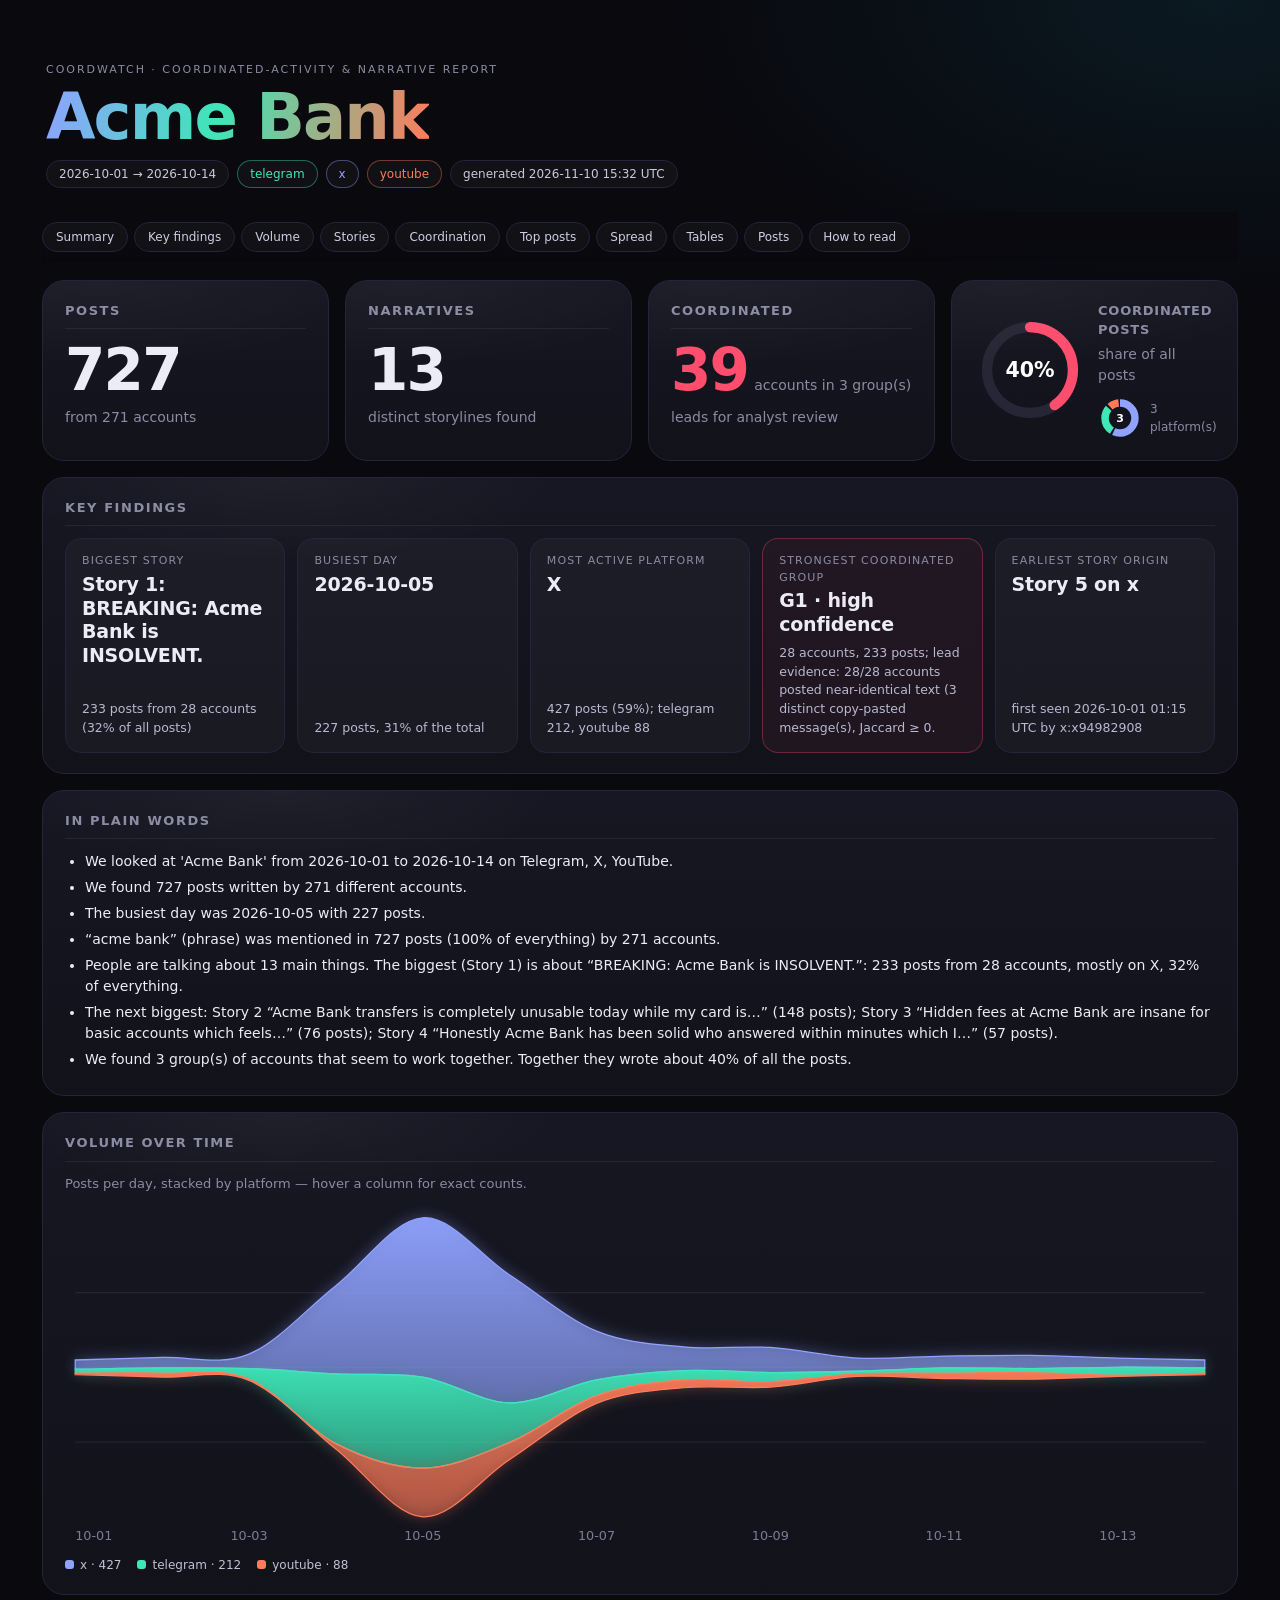
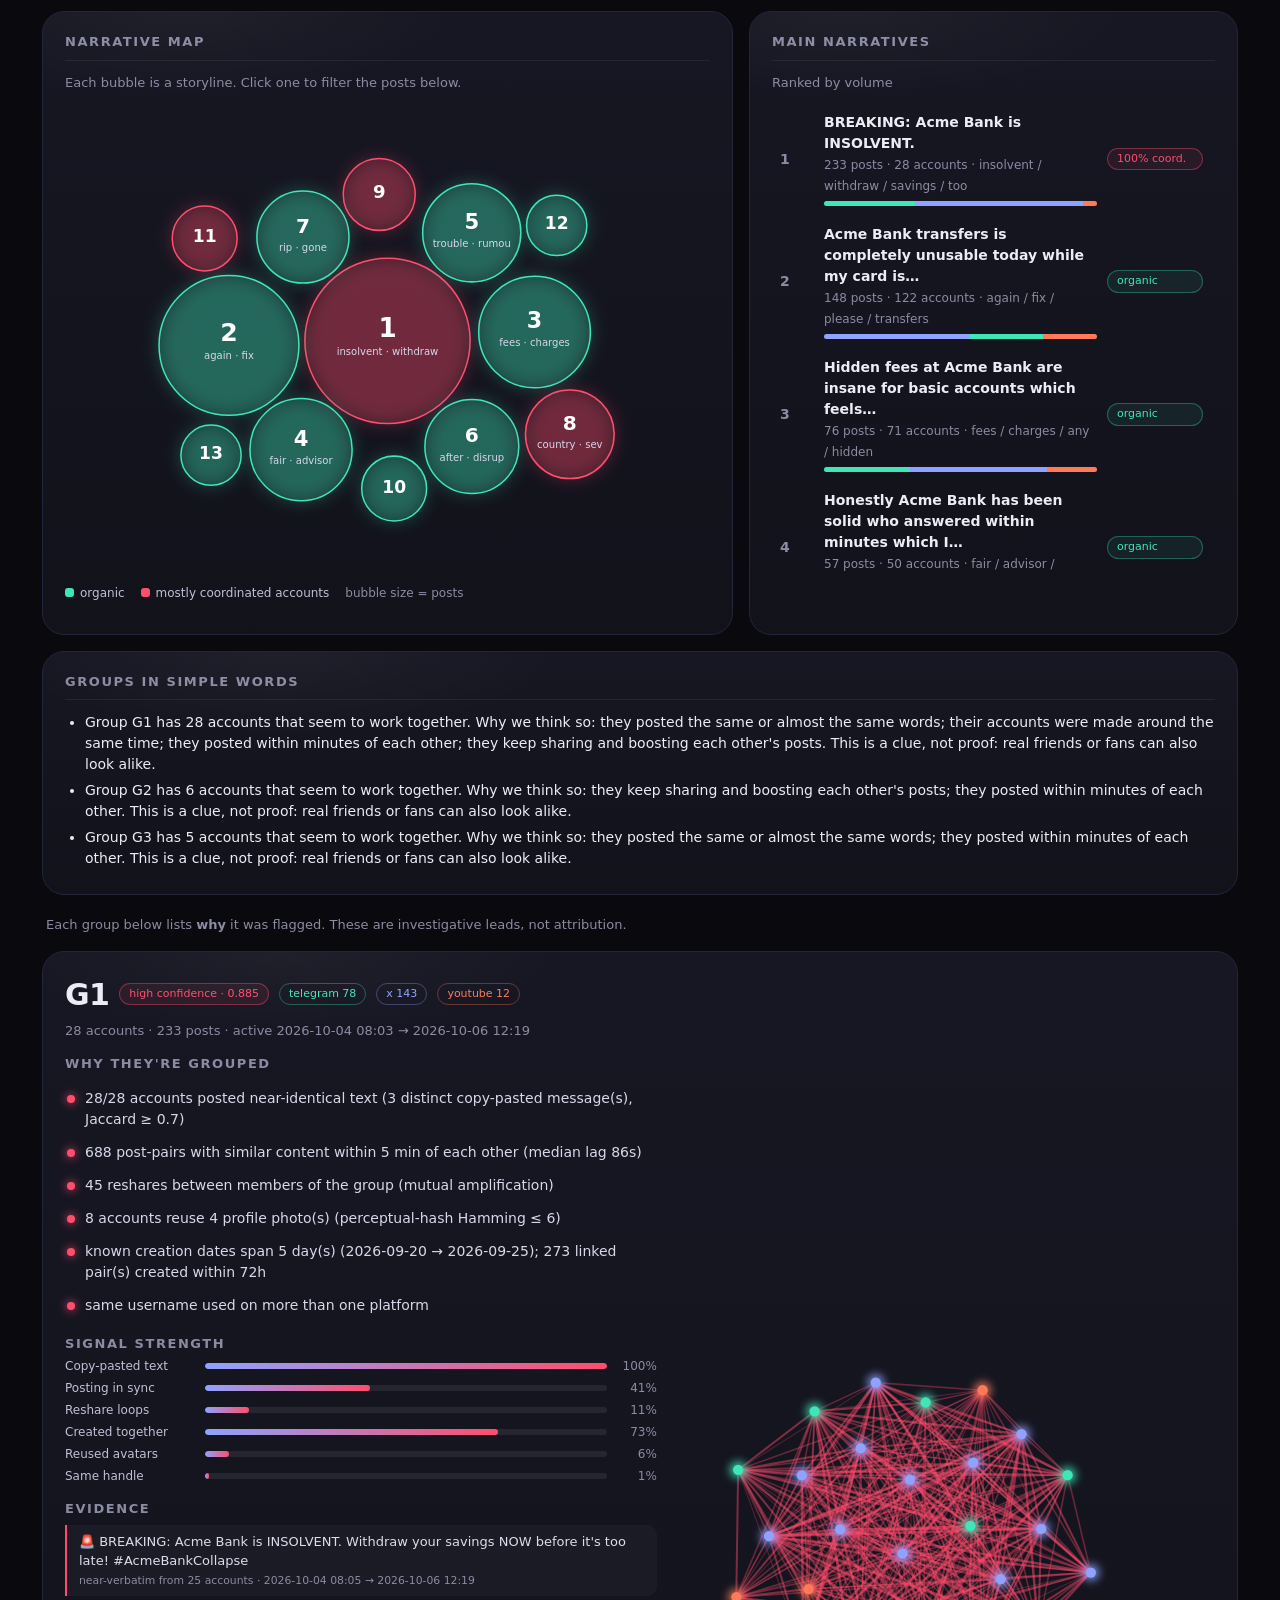
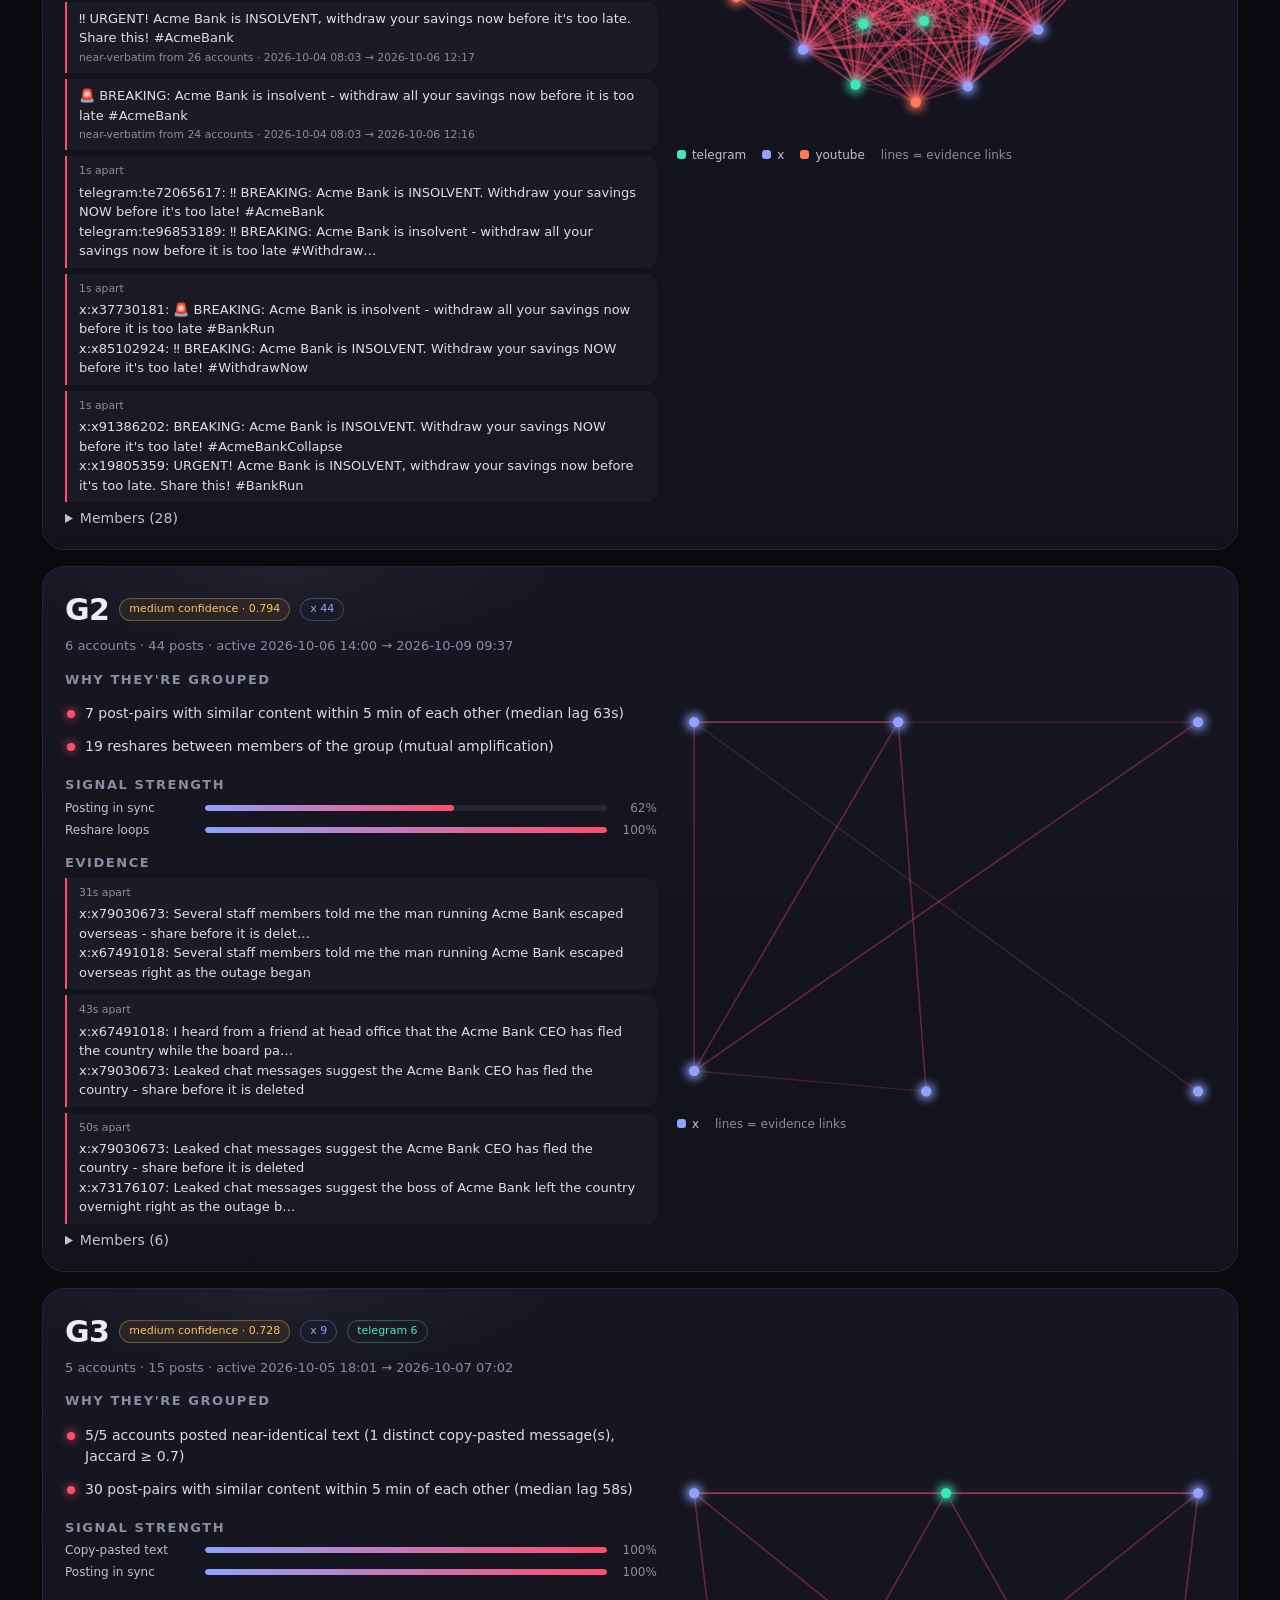
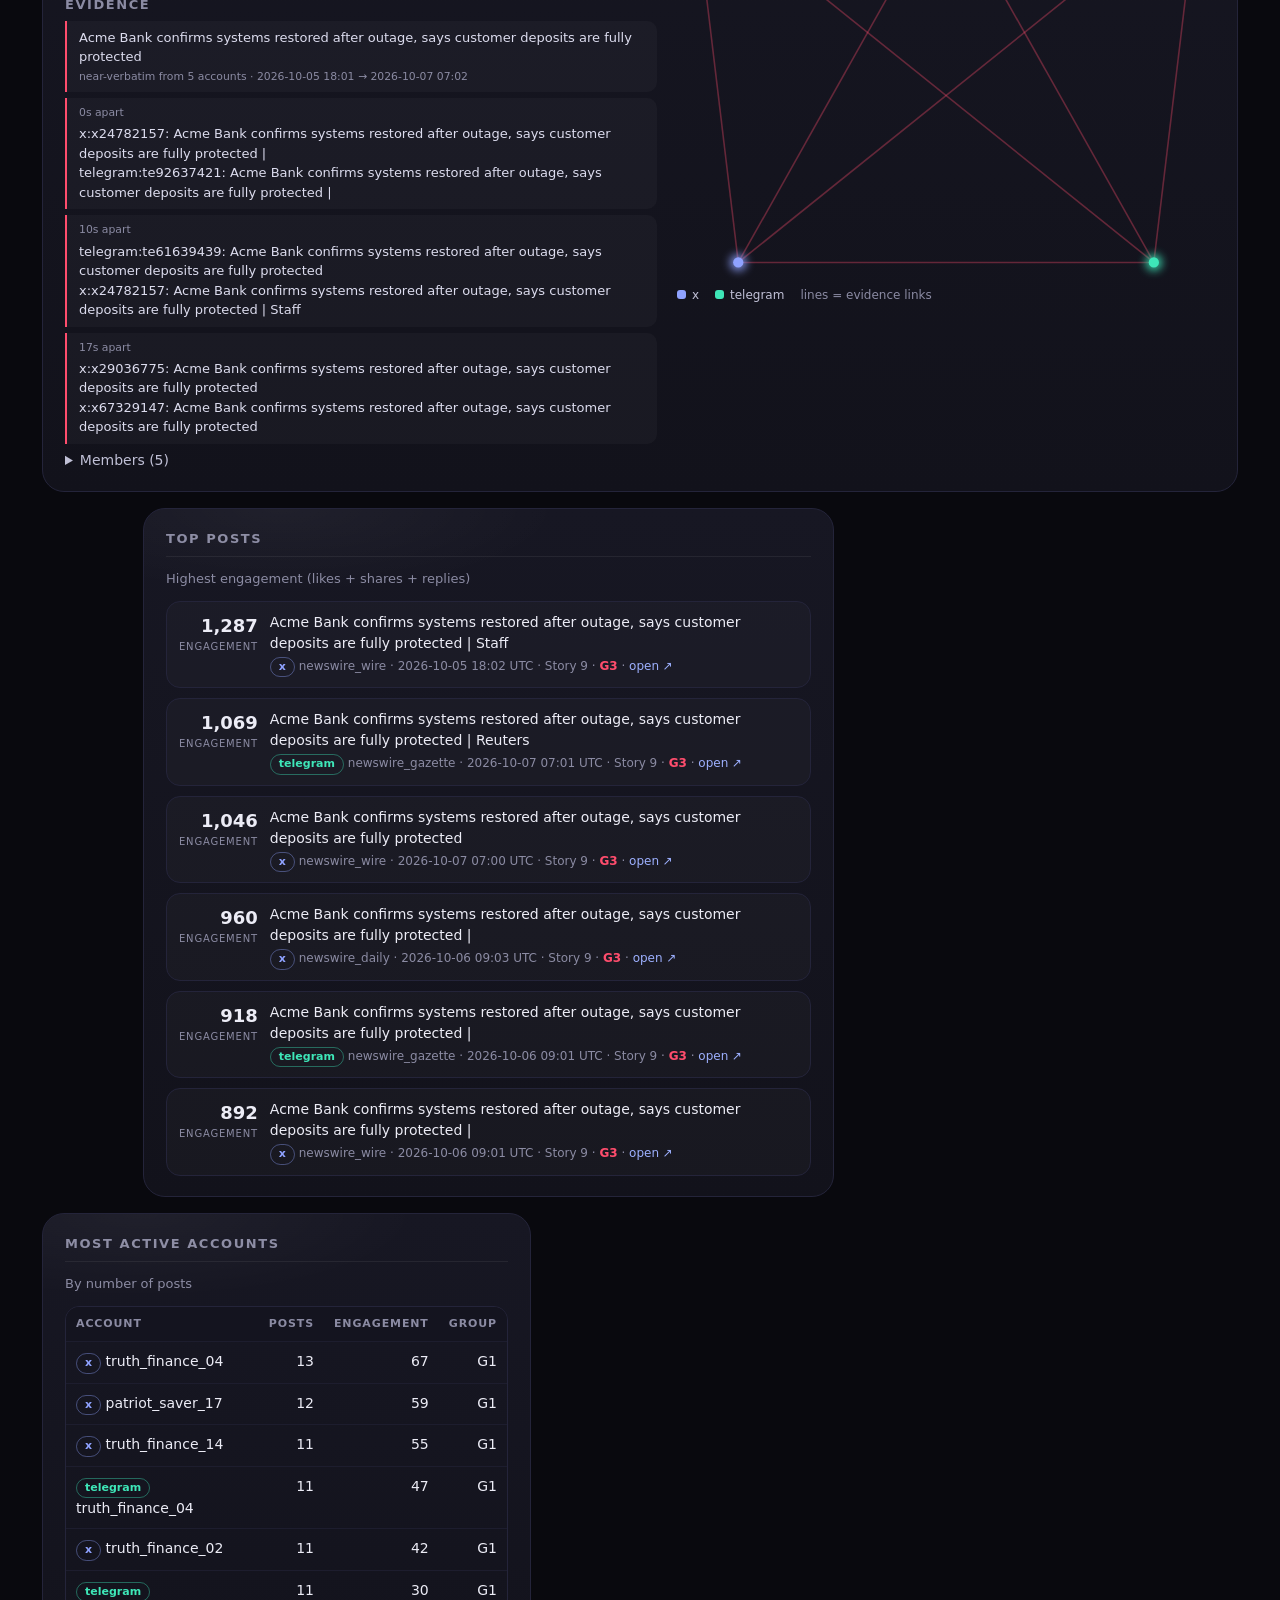
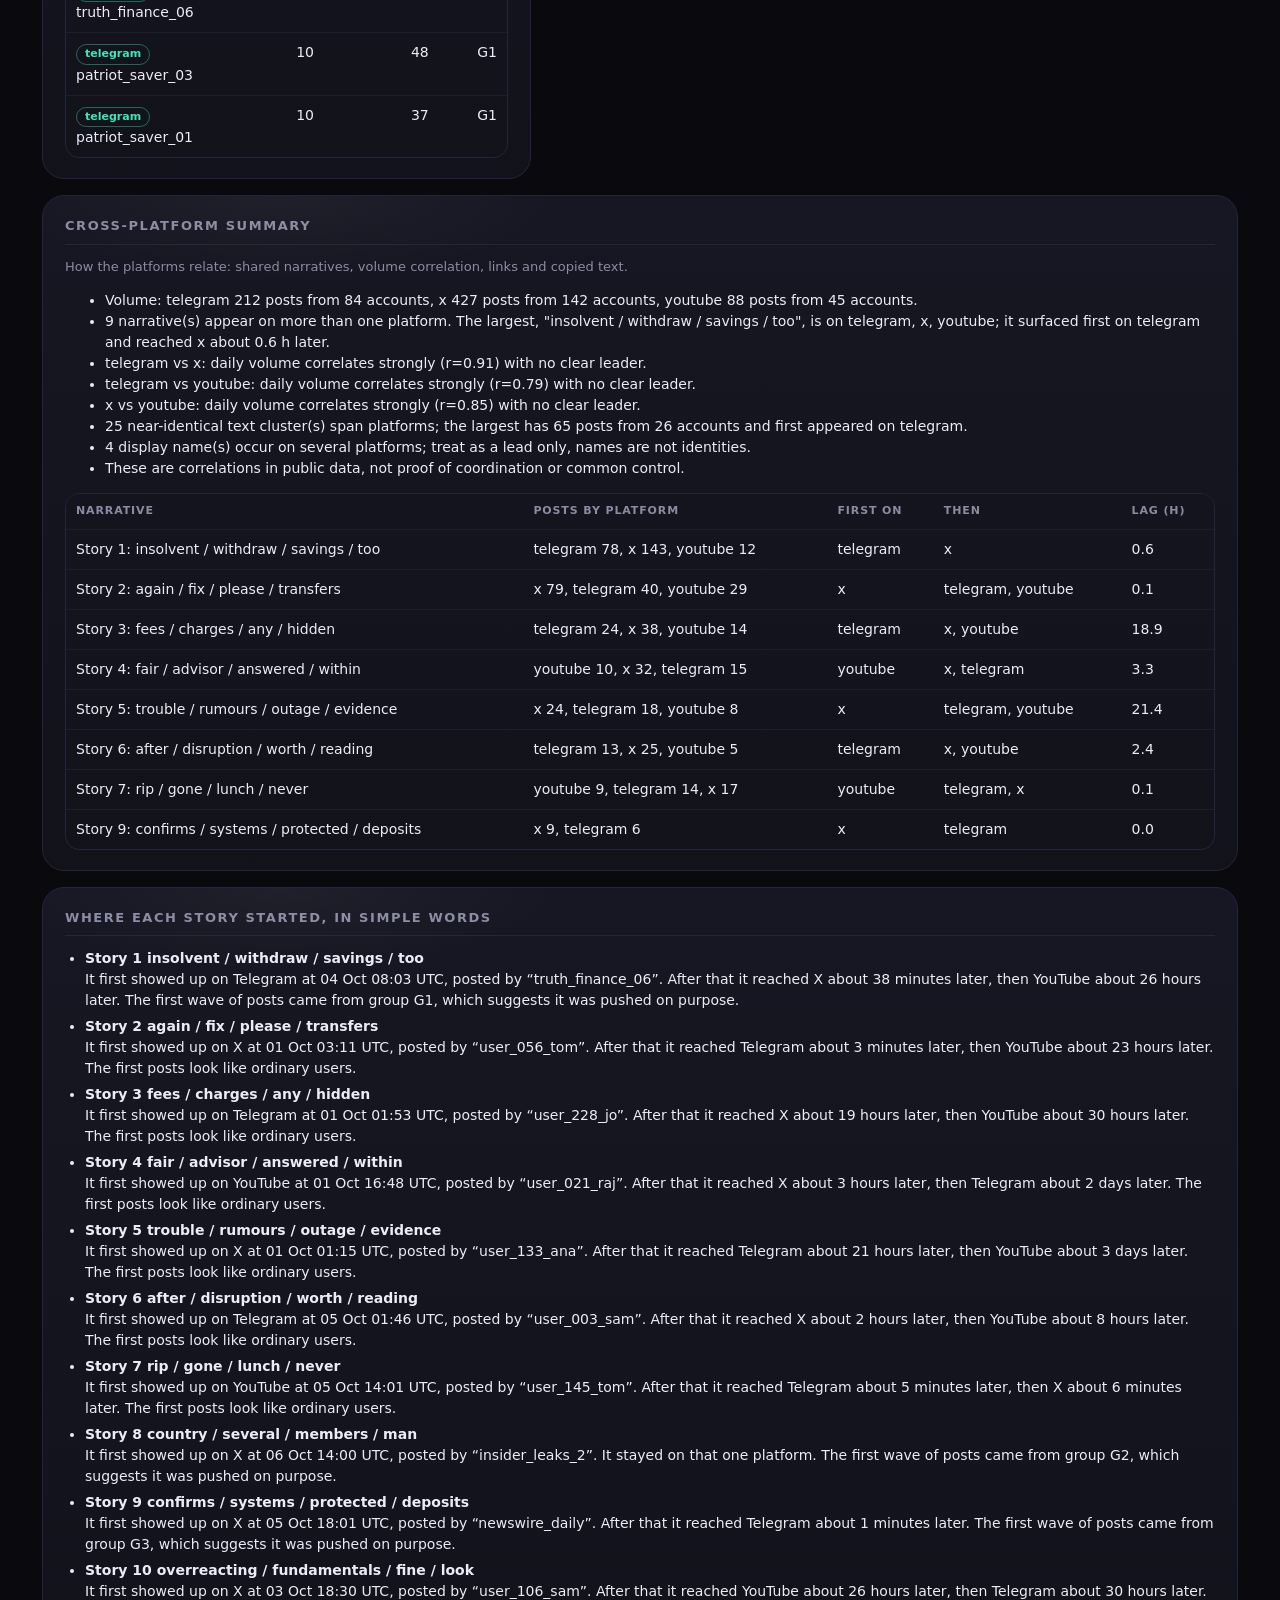
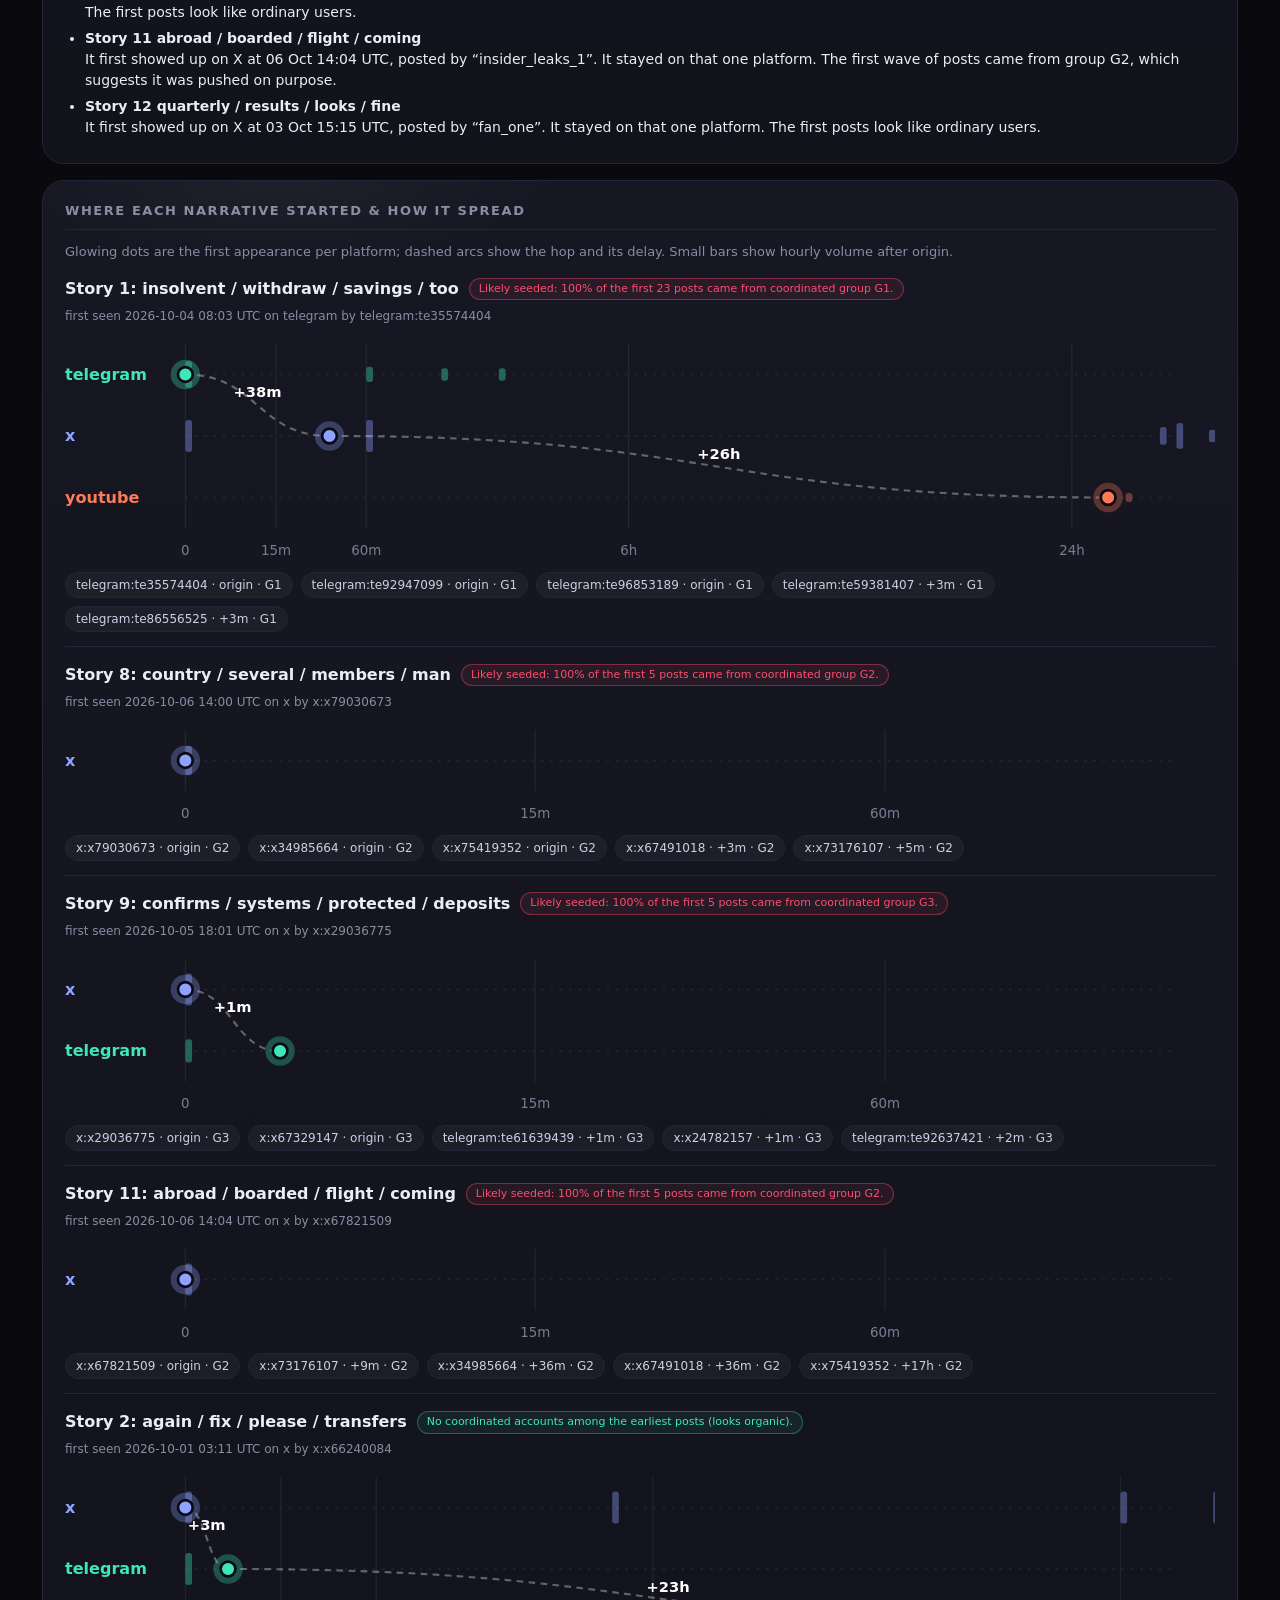
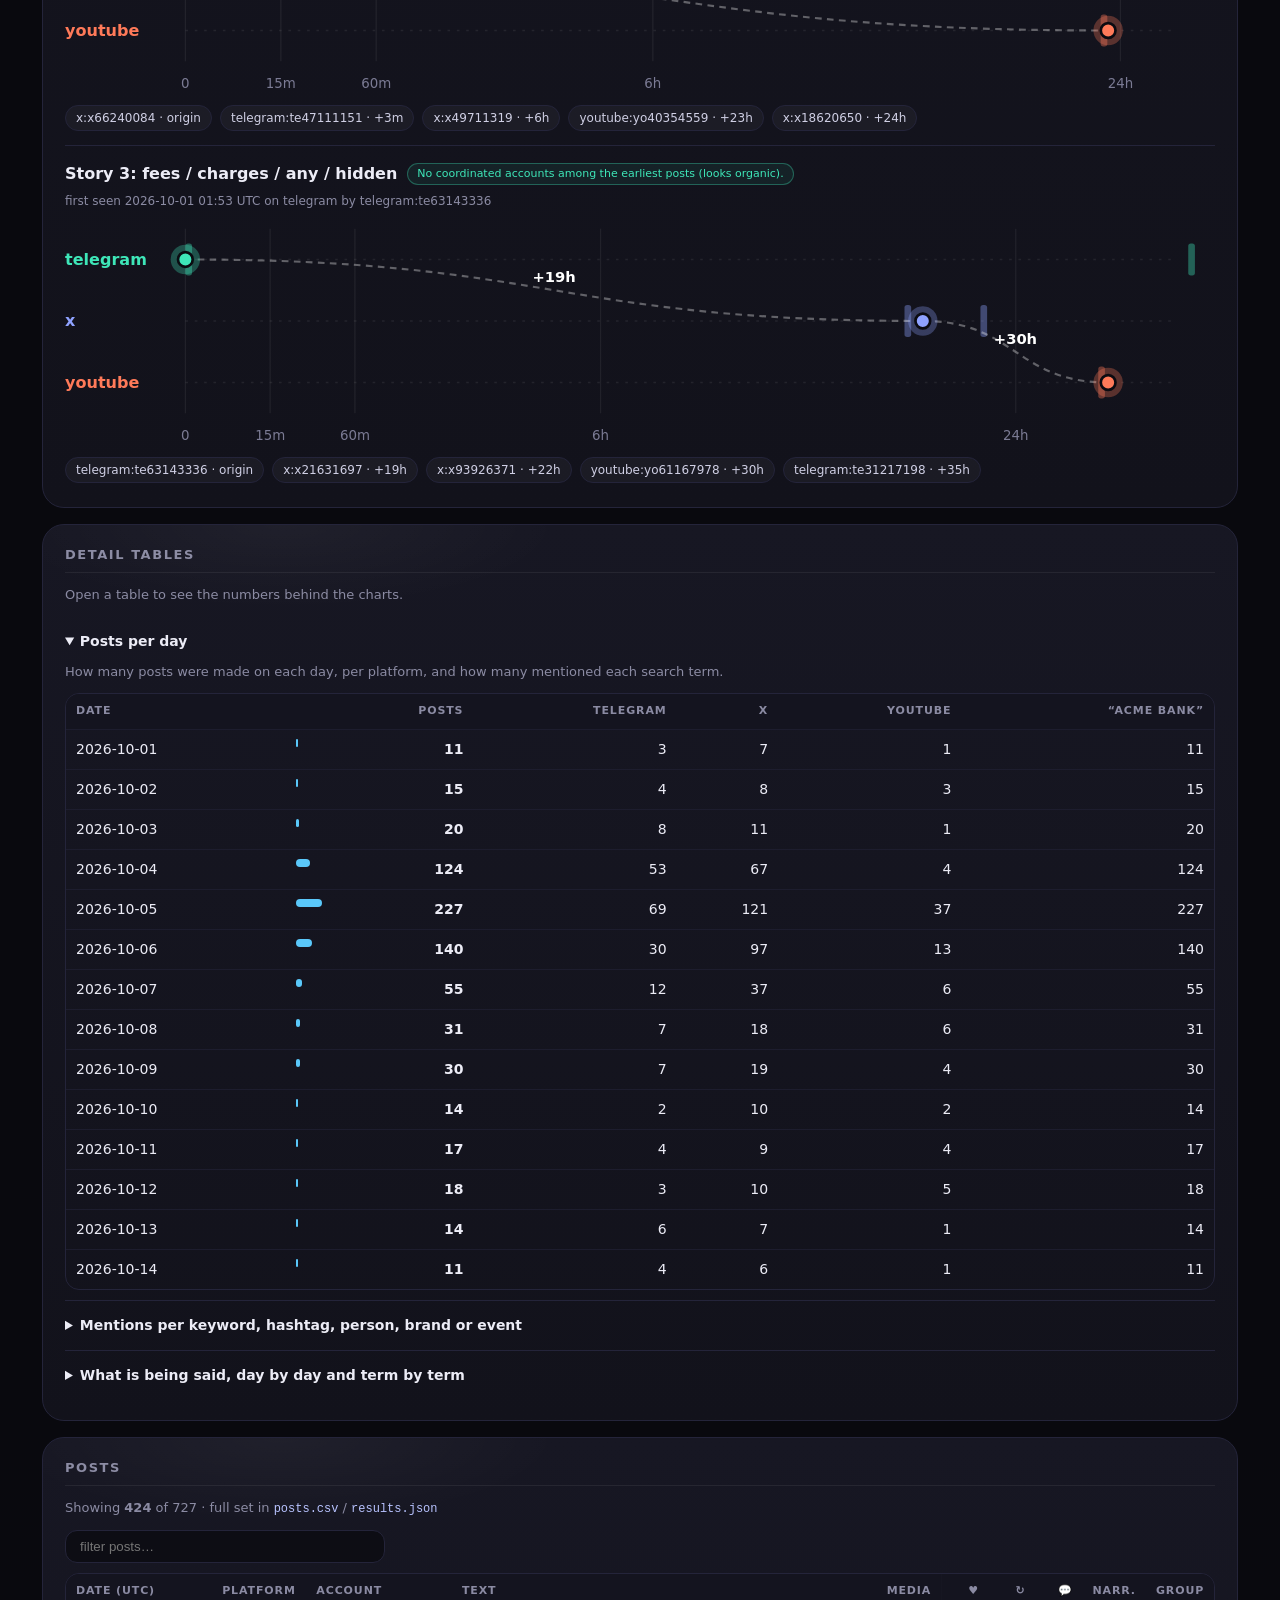
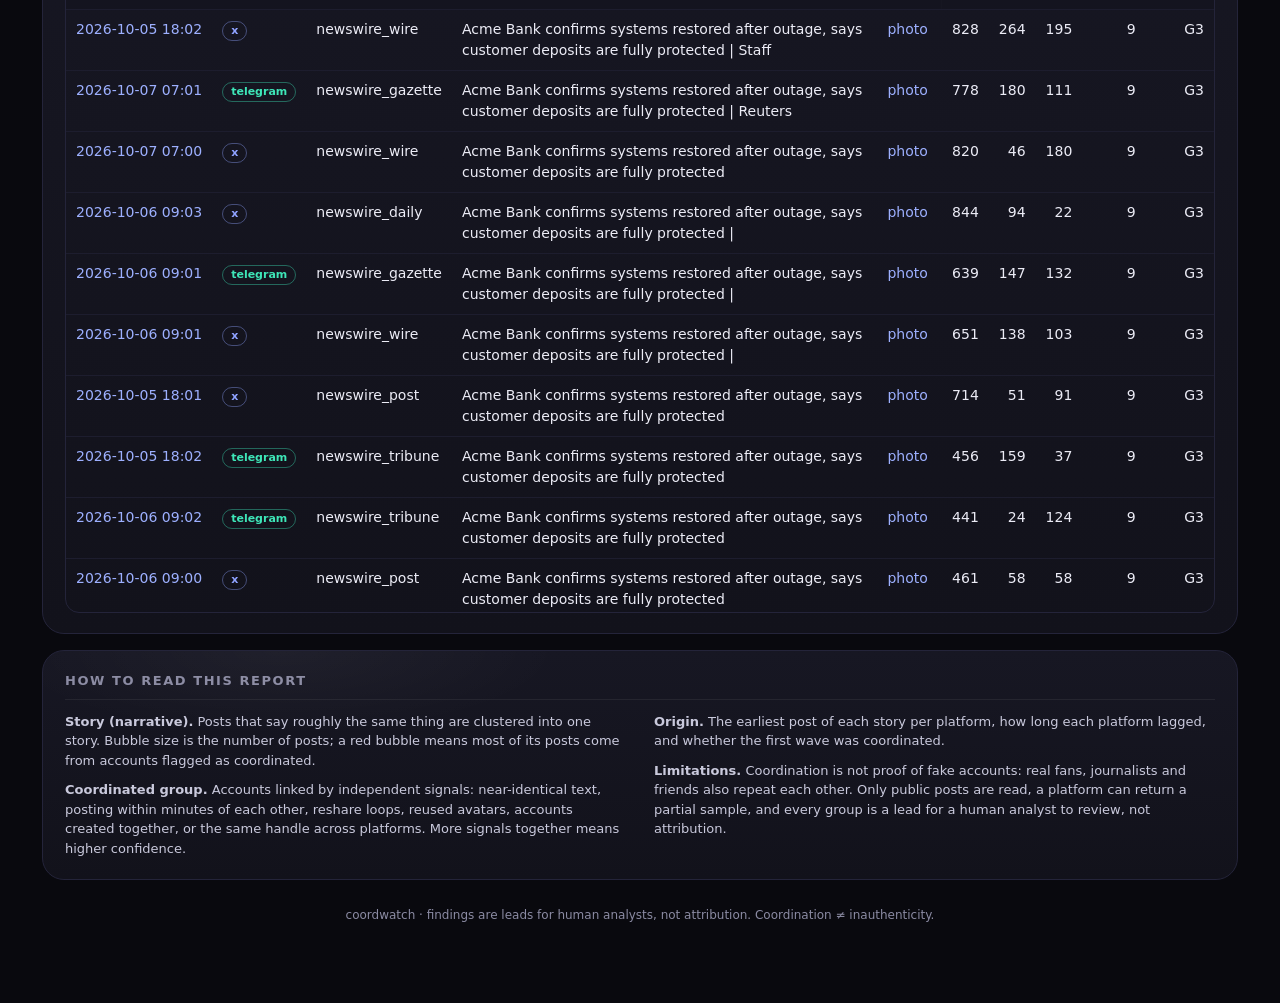
==== commit d155f419: "AI titles and executive summaries per story (default on, needs a provider); executive PDF story brie" ====
--- a/out/example/report.html
+++ b/out/example/report.html
@@ -64,7 +64,7 @@
 @media(max-width:960px){.how{columns:1}}
 @media(max-width:960px){.s3,.s4,.s5,.s6,.s7,.s8{grid-column:span 12}.gcard{grid-template-columns:1fr}.s3{grid-column:span 6}}
 @media(prefers-reduced-motion:reduce){*{animation:none!important}}
-</style></head><body><main><section class=hero><div class=eyebrow>coordwatch · coordinated-activity &amp; narrative report</div><h1><span>Acme Bank</span></h1><div class=chips><span class=chip>2026-10-01 → 2026-10-14</span><span class=chip style='border-color:#3ee6b866;color:#3ee6b8'>telegram</span><span class=chip style='border-color:#8fa2ff66;color:#8fa2ff'>x</span><span class=chip style='border-color:#ff7a5966;color:#ff7a59'>youtube</span><span class=chip>generated 2026-11-10 15:08 UTC</span></div></section><nav class=nav aria-label='Sections'><a href='#summary'>Summary</a><a href='#findings'>Key findings</a><a href='#volume'>Volume</a><a href='#stories'>Stories</a><a href='#coord'>Coordination</a><a href='#top'>Top posts</a><a href='#spread'>Spread</a><a href='#tables'>Tables</a><a href='#posts-tile'>Posts</a><a href='#method'>How to read</a></nav><div class=bento><div class='tile s3 stat'><h2>Posts</h2><div class=big data-count=727>727</div><div class=lbl>from 271 accounts</div></div><div class='tile s3 stat'><h2>Narratives</h2><div class=big data-count=13>13</div><div class=lbl>distinct storylines found</div></div><div class='tile s3 stat'><h2>Coordinated</h2><div class='big hot'><span data-count=39>39</span><small>accounts in 3 group(s)</small></div><div class=lbl>leads for analyst review</div></div><div class='tile s3 stat share'><svg viewBox="0 0 120 120" class=ring><circle cx=60.0 cy=60.0 r=46 fill="none" stroke="#262636" stroke-width="11" /><circle cx=60.0 cy=60.0 r=46 fill=none stroke="#ff4d6d" stroke-width=11 stroke-linecap=round stroke-dasharray="116.2 289.0" transform="rotate(-90 60.0 60.0)" class=ring-arc style="--len:116.2"/><text x=60.0 y=68.0 text-anchor=middle class=ring-n>40%</text></svg><div class=sh-t><h2>Coordinated posts</h2><div class=lbl style='margin:0'>share of all posts</div><div class=sh-d><svg viewBox="0 0 44 44" class=donut role=img aria-label="platform mix"><circle cx="22.0" cy="22.0" r="14.96" fill="none" stroke="#8fa2ff" stroke-width="7.48" stroke-dasharray="53.2 94.0" stroke-dashoffset="-0.0" transform="rotate(-90 22.0 22.0)"><title>x: 427</title></circle><circle cx="22.0" cy="22.0" r="14.96" fill="none" stroke="#3ee6b8" stroke-width="7.48" stroke-dasharray="25.4 94.0" stroke-dashoffset="-55.2" transform="rotate(-90 22.0 22.0)"><title>telegram: 212</title></circle><circle cx="22.0" cy="22.0" r="14.96" fill="none" stroke="#ff7a59" stroke-width="7.48" stroke-dasharray="9.4 94.0" stroke-dashoffset="-82.6" transform="rotate(-90 22.0 22.0)"><title>youtube: 88</title></circle><text x="22.0" y="25.5" text-anchor="middle" class="donut-n" style="font-size:11px">3</text></svg><span class=muted>3 platform(s)</span></div></div></div><div class='tile s12' id=findings><h2>Key findings</h2><div class=kf><div class='kfc '><span class=k>Biggest story</span><span class=v>Story 1: BREAKING: Acme Bank is INSOLVENT.</span><span class=d>233 posts from 28 accounts (32% of all posts)</span></div><div class='kfc '><span class=k>Busiest day</span><span class=v>2026-10-05</span><span class=d>227 posts, 31% of the total</span></div><div class='kfc '><span class=k>Most active platform</span><span class=v>X</span><span class=d>427 posts (59%); telegram 212, youtube 88</span></div><div class='kfc hotc'><span class=k>Strongest coordinated group</span><span class=v>G1 · high confidence</span><span class=d>28 accounts, 233 posts; lead evidence: 28/28 accounts posted near-identical text (3 distinct copy-pasted message(s), Jaccard ≥ 0.</span></div><div class='kfc '><span class=k>Earliest story origin</span><span class=v>Story 5 on x</span><span class=d>first seen 2026-10-01 01:15 UTC by x:x94982908</span></div></div></div><div class='tile s12' id=summary><h2>In plain words</h2><ul class=plain><li>We looked at &#x27;Acme Bank&#x27; from 2026-10-01 to 2026-10-14 on Telegram, X, YouTube.</li><li>We found 727 posts written by 271 different accounts.</li><li>The busiest day was 2026-10-05 with 227 posts.</li><li>“acme bank” (phrase) was mentioned in 727 posts (100% of everything) by 271 accounts.</li><li>People are talking about 13 main things. The biggest (Story 1) is about “BREAKING: Acme Bank is INSOLVENT.”: 233 posts from 28 accounts, mostly on X, 32% of everything.</li><li>The next biggest: Story 2 “Acme Bank transfers is completely unusable today while my card is declined at the shop…” (148 posts); Story 3 “Hidden fees at Acme Bank are insane for basic accounts which feels like a cash grab Shop…” (76 posts); Story 4 “Honestly Acme Bank has been solid who answered within minutes which I did not expect Fair…” (57 posts).</li><li>We found 3 group(s) of accounts that seem to work together. Together they wrote about 40% of all the posts.</li></ul></div><div class='tile s12' id=volume><h2>Volume over time</h2><p class=sub>Posts per day, stacked by platform — hover a column for exact counts.</p><svg viewBox="0 0 900 270" class=chart role=img aria-label="volume over time per platform"><defs><linearGradient id="g_x" x1=0 y1=0 x2=0 y2=1><stop offset=0 stop-color="#8fa2ff" stop-opacity=".95"/><stop offset=1 stop-color="#8fa2ff" stop-opacity=".45"/></linearGradient><linearGradient id="g_telegram" x1=0 y1=0 x2=0 y2=1><stop offset=0 stop-color="#3ee6b8" stop-opacity=".95"/><stop offset=1 stop-color="#3ee6b8" stop-opacity=".45"/></linearGradient><linearGradient id="g_youtube" x1=0 y1=0 x2=0 y2=1><stop offset=0 stop-color="#ff7a59" stop-opacity=".95"/><stop offset=1 stop-color="#ff7a59" stop-opacity=".45"/></linearGradient><filter id="soft" x="-5%" y="-20%" width="110%" height="140%"><feGaussianBlur stdDeviation="6"/></filter></defs><line x1=8 x2=892 y1=68.5 y2=68.5 class=grid-l /><line x1=8 x2=892 y1=127.0 y2=127.0 class=grid-l /><line x1=8 x2=892 y1=185.5 y2=185.5 class=grid-l /><path d="M8.0 128.5 C19.3 128.4 53.3 127.6 76.0 127.5 C98.7 127.4 121.3 127.3 144.0 128.0 C166.7 128.8 189.3 131.0 212.0 132.2 C234.7 133.3 257.3 131.0 280.0 134.7 C302.7 138.5 325.3 154.5 348.0 154.8 C370.7 155.2 393.3 141.0 416.0 136.8 C438.7 132.6 461.3 130.5 484.0 129.6 C506.7 128.6 529.3 131.0 552.0 131.1 C574.7 131.2 597.3 130.7 620.0 130.1 C642.7 129.5 665.3 127.9 688.0 127.5 C710.7 127.2 733.3 128.1 756.0 128.0 C778.7 127.9 801.3 127.1 824.0 127.0 C846.7 126.9 880.7 127.4 892.0 127.5 L892.0 121.3 C880.7 121.1 846.7 120.4 824.0 119.8 C801.3 119.2 778.7 118.0 756.0 117.7 C733.3 117.5 710.7 117.9 688.0 118.2 C665.3 118.6 642.7 120.9 620.0 119.8 C597.3 118.7 574.7 113.0 552.0 111.5 C529.3 110.1 506.7 113.2 484.0 111.0 C461.3 108.9 438.7 108.0 416.0 98.7 C393.3 89.3 370.7 69.6 348.0 54.8 C325.3 40.1 302.7 8.6 280.0 10.0 C257.3 11.4 234.7 45.3 212.0 63.1 C189.3 80.9 166.7 107.3 144.0 116.7 C121.3 126.1 98.7 118.5 76.0 119.3 C53.3 120.0 19.3 121.0 8.0 121.3 Z" fill="#8fa2ff" opacity=".35" filter="url(#soft)"/><path d="M8.0 131.6 C19.3 131.6 53.3 130.9 76.0 131.6 C98.7 132.4 121.3 127.1 144.0 136.3 C166.7 145.5 189.3 175.2 212.0 186.8 C234.7 198.4 257.3 206.0 280.0 205.9 C302.7 205.7 325.3 195.2 348.0 185.8 C370.7 176.3 393.3 157.3 416.0 149.2 C438.7 141.0 461.3 138.6 484.0 136.8 C506.7 135.0 529.3 139.1 552.0 138.3 C574.7 137.6 597.3 133.3 620.0 132.2 C642.7 131.0 665.3 131.8 688.0 131.6 C710.7 131.5 733.3 130.9 756.0 131.1 C778.7 131.4 801.3 133.1 824.0 133.2 C846.7 133.3 880.7 131.9 892.0 131.6 L892.0 127.5 C880.7 127.4 846.7 126.9 824.0 127.0 C801.3 127.1 778.7 127.9 756.0 128.0 C733.3 128.1 710.7 127.2 688.0 127.5 C665.3 127.9 642.7 129.5 620.0 130.1 C597.3 130.7 574.7 131.2 552.0 131.1 C529.3 131.0 506.7 128.6 484.0 129.6 C461.3 130.5 438.7 132.6 416.0 136.8 C393.3 141.0 370.7 155.2 348.0 154.8 C325.3 154.5 302.7 138.5 280.0 134.7 C257.3 131.0 234.7 133.3 212.0 132.2 C189.3 131.0 166.7 128.8 144.0 128.0 C121.3 127.3 98.7 127.4 76.0 127.5 C53.3 127.6 19.3 128.4 8.0 128.5 Z" fill="#3ee6b8" opacity=".35" filter="url(#soft)"/><path d="M8.0 132.7 C19.3 133.0 53.3 134.0 76.0 134.7 C98.7 135.5 121.3 127.9 144.0 137.3 C166.7 146.7 189.3 173.1 212.0 190.9 C234.7 208.7 257.3 242.6 280.0 244.0 C302.7 245.4 325.3 213.9 348.0 199.2 C370.7 184.4 393.3 164.7 416.0 155.3 C438.7 146.0 461.3 145.1 484.0 143.0 C506.7 140.8 529.3 143.9 552.0 142.5 C574.7 141.0 597.3 135.3 620.0 134.2 C642.7 133.1 665.3 135.4 688.0 135.8 C710.7 136.1 733.3 136.5 756.0 136.3 C778.7 136.0 801.3 134.8 824.0 134.2 C846.7 133.6 880.7 132.9 892.0 132.7 L892.0 131.6 C880.7 131.9 846.7 133.3 824.0 133.2 C801.3 133.1 778.7 131.4 756.0 131.1 C733.3 130.9 710.7 131.5 688.0 131.6 C665.3 131.8 642.7 131.0 620.0 132.2 C597.3 133.3 574.7 137.6 552.0 138.3 C529.3 139.1 506.7 135.0 484.0 136.8 C461.3 138.6 438.7 141.0 416.0 149.2 C393.3 157.3 370.7 176.3 348.0 185.8 C325.3 195.2 302.7 205.7 280.0 205.9 C257.3 206.0 234.7 198.4 212.0 186.8 C189.3 175.2 166.7 145.5 144.0 136.3 C121.3 127.1 98.7 132.4 76.0 131.6 C53.3 130.9 19.3 131.6 8.0 131.6 Z" fill="#ff7a59" opacity=".35" filter="url(#soft)"/><path d="M8.0 128.5 C19.3 128.4 53.3 127.6 76.0 127.5 C98.7 127.4 121.3 127.3 144.0 128.0 C166.7 128.8 189.3 131.0 212.0 132.2 C234.7 133.3 257.3 131.0 280.0 134.7 C302.7 138.5 325.3 154.5 348.0 154.8 C370.7 155.2 393.3 141.0 416.0 136.8 C438.7 132.6 461.3 130.5 484.0 129.6 C506.7 128.6 529.3 131.0 552.0 131.1 C574.7 131.2 597.3 130.7 620.0 130.1 C642.7 129.5 665.3 127.9 688.0 127.5 C710.7 127.2 733.3 128.1 756.0 128.0 C778.7 127.9 801.3 127.1 824.0 127.0 C846.7 126.9 880.7 127.4 892.0 127.5 L892.0 121.3 C880.7 121.1 846.7 120.4 824.0 119.8 C801.3 119.2 778.7 118.0 756.0 117.7 C733.3 117.5 710.7 117.9 688.0 118.2 C665.3 118.6 642.7 120.9 620.0 119.8 C597.3 118.7 574.7 113.0 552.0 111.5 C529.3 110.1 506.7 113.2 484.0 111.0 C461.3 108.9 438.7 108.0 416.0 98.7 C393.3 89.3 370.7 69.6 348.0 54.8 C325.3 40.1 302.7 8.6 280.0 10.0 C257.3 11.4 234.7 45.3 212.0 63.1 C189.3 80.9 166.7 107.3 144.0 116.7 C121.3 126.1 98.7 118.5 76.0 119.3 C53.3 120.0 19.3 121.0 8.0 121.3 Z" fill="url(#g_x)" stroke="#8fa2ff" stroke-width="1" class=layer data-p="x"><title>x</title></path><path d="M8.0 131.6 C19.3 131.6 53.3 130.9 76.0 131.6 C98.7 132.4 121.3 127.1 144.0 136.3 C166.7 145.5 189.3 175.2 212.0 186.8 C234.7 198.4 257.3 206.0 280.0 205.9 C302.7 205.7 325.3 195.2 348.0 185.8 C370.7 176.3 393.3 157.3 416.0 149.2 C438.7 141.0 461.3 138.6 484.0 136.8 C506.7 135.0 529.3 139.1 552.0 138.3 C574.7 137.6 597.3 133.3 620.0 132.2 C642.7 131.0 665.3 131.8 688.0 131.6 C710.7 131.5 733.3 130.9 756.0 131.1 C778.7 131.4 801.3 133.1 824.0 133.2 C846.7 133.3 880.7 131.9 892.0 131.6 L892.0 127.5 C880.7 127.4 846.7 126.9 824.0 127.0 C801.3 127.1 778.7 127.9 756.0 128.0 C733.3 128.1 710.7 127.2 688.0 127.5 C665.3 127.9 642.7 129.5 620.0 130.1 C597.3 130.7 574.7 131.2 552.0 131.1 C529.3 131.0 506.7 128.6 484.0 129.6 C461.3 130.5 438.7 132.6 416.0 136.8 C393.3 141.0 370.7 155.2 348.0 154.8 C325.3 154.5 302.7 138.5 280.0 134.7 C257.3 131.0 234.7 133.3 212.0 132.2 C189.3 131.0 166.7 128.8 144.0 128.0 C121.3 127.3 98.7 127.4 76.0 127.5 C53.3 127.6 19.3 128.4 8.0 128.5 Z" fill="url(#g_telegram)" stroke="#3ee6b8" stroke-width="1" class=layer data-p="telegram"><title>telegram</title></path><path d="M8.0 132.7 C19.3 133.0 53.3 134.0 76.0 134.7 C98.7 135.5 121.3 127.9 144.0 137.3 C166.7 146.7 189.3 173.1 212.0 190.9 C234.7 208.7 257.3 242.6 280.0 244.0 C302.7 245.4 325.3 213.9 348.0 199.2 C370.7 184.4 393.3 164.7 416.0 155.3 C438.7 146.0 461.3 145.1 484.0 143.0 C506.7 140.8 529.3 143.9 552.0 142.5 C574.7 141.0 597.3 135.3 620.0 134.2 C642.7 133.1 665.3 135.4 688.0 135.8 C710.7 136.1 733.3 136.5 756.0 136.3 C778.7 136.0 801.3 134.8 824.0 134.2 C846.7 133.6 880.7 132.9 892.0 132.7 L892.0 131.6 C880.7 131.9 846.7 133.3 824.0 133.2 C801.3 133.1 778.7 131.4 756.0 131.1 C733.3 130.9 710.7 131.5 688.0 131.6 C665.3 131.8 642.7 131.0 620.0 132.2 C597.3 133.3 574.7 137.6 552.0 138.3 C529.3 139.1 506.7 135.0 484.0 136.8 C461.3 138.6 438.7 141.0 416.0 149.2 C393.3 157.3 370.7 176.3 348.0 185.8 C325.3 195.2 302.7 205.7 280.0 205.9 C257.3 206.0 234.7 198.4 212.0 186.8 C189.3 175.2 166.7 145.5 144.0 136.3 C121.3 127.1 98.7 132.4 76.0 131.6 C53.3 130.9 19.3 131.6 8.0 131.6 Z" fill="url(#g_youtube)" stroke="#ff7a59" stroke-width="1" class=layer data-p="youtube"><title>youtube</title></path><rect x=-23.6 y=0 width=63.1 height=244 fill="transparent" class=hit><title>10-01: x 7, telegram 3, youtube 1 (total 11)</title></rect><text x=8.0 y=262 class=ax text-anchor=start>10-01</text><rect x=44.4 y=0 width=63.1 height=244 fill="transparent" class=hit><title>10-02: x 8, telegram 4, youtube 3 (total 15)</title></rect><rect x=112.4 y=0 width=63.1 height=244 fill="transparent" class=hit><title>10-03: x 11, telegram 8, youtube 1 (total 20)</title></rect><text x=144.0 y=262 class=ax text-anchor=middle>10-03</text><rect x=180.4 y=0 width=63.1 height=244 fill="transparent" class=hit><title>10-04: x 67, telegram 53, youtube 4 (total 124)</title></rect><rect x=248.4 y=0 width=63.1 height=244 fill="transparent" class=hit><title>10-05: x 121, telegram 69, youtube 37 (total 227)</title></rect><text x=280.0 y=262 class=ax text-anchor=middle>10-05</text><rect x=316.4 y=0 width=63.1 height=244 fill="transparent" class=hit><title>10-06: x 97, telegram 30, youtube 13 (total 140)</title></rect><rect x=384.4 y=0 width=63.1 height=244 fill="transparent" class=hit><title>10-07: x 37, telegram 12, youtube 6 (total 55)</title></rect><text x=416.0 y=262 class=ax text-anchor=middle>10-07</text><rect x=452.4 y=0 width=63.1 height=244 fill="transparent" class=hit><title>10-08: x 18, telegram 7, youtube 6 (total 31)</title></rect><rect x=520.4 y=0 width=63.1 height=244 fill="transparent" class=hit><title>10-09: x 19, telegram 7, youtube 4 (total 30)</title></rect><text x=552.0 y=262 class=ax text-anchor=middle>10-09</text><rect x=588.4 y=0 width=63.1 height=244 fill="transparent" class=hit><title>10-10: x 10, telegram 2, youtube 2 (total 14)</title></rect><rect x=656.4 y=0 width=63.1 height=244 fill="transparent" class=hit><title>10-11: x 9, telegram 4, youtube 4 (total 17)</title></rect><text x=688.0 y=262 class=ax text-anchor=middle>10-11</text><rect x=724.4 y=0 width=63.1 height=244 fill="transparent" class=hit><title>10-12: x 10, telegram 3, youtube 5 (total 18)</title></rect><rect x=792.4 y=0 width=63.1 height=244 fill="transparent" class=hit><title>10-13: x 7, telegram 6, youtube 1 (total 14)</title></rect><text x=824.0 y=262 class=ax text-anchor=middle>10-13</text><rect x=860.4 y=0 width=63.1 height=244 fill="transparent" class=hit><title>10-14: x 6, telegram 4, youtube 1 (total 11)</title></rect></svg><div class=legend><span><i style="background:#8fa2ff"></i>x · 427</span><span><i style="background:#3ee6b8"></i>telegram · 212</span><span><i style="background:#ff7a59"></i>youtube · 88</span></div></div><div class='tile s7' id=stories><h2>Narrative map</h2><p class=sub>Each bubble is a storyline. Click one to filter the posts below.</p><svg viewBox="0 0 640 470" class=bubbles role=img aria-label="narrative bubble map"><defs><filter id=bglow x="-30%" y="-30%" width="160%" height="160%"><feGaussianBlur stdDeviation="9"/></filter></defs><g class=bub data-n="1" tabindex=0 role=button aria-label="Story 1: insolvent / withdraw / savings / too — 233 posts, 28 accounts, 100% from coordinated accounts. Click to filter posts."><title>Story 1: insolvent / withdraw / savings / too — 233 posts, 28 accounts, 100% from coordinated accounts. Click to filter posts.</title><circle cx=320.0 cy=235.0 r=82.0 fill="#ff4d6d" opacity=".28" filter="url(#bglow)"/><circle cx=320.0 cy=235.0 r=82.0 fill="#ff4d6d" fill-opacity=".16" stroke="#ff4d6d" stroke-width="1.5"/><text x=320.0 y=231.0 text-anchor=middle class=bub-id style="font-size:26px">1</text><text x=320.0 y=249.0 text-anchor=middle class=bub-kw>insolvent · withdraw</text></g><g class=bub data-n="2" tabindex=0 role=button aria-label="Story 2: again / fix / please / transfers — 148 posts, 122 accounts, 0% from coordinated accounts. Click to filter posts."><title>Story 2: again / fix / please / transfers — 148 posts, 122 accounts, 0% from coordinated accounts. Click to filter posts.</title><circle cx=162.7 cy=239.5 r=69.4 fill="#3ee6b8" opacity=".28" filter="url(#bglow)"/><circle cx=162.7 cy=239.5 r=69.4 fill="#3ee6b8" fill-opacity=".16" stroke="#3ee6b8" stroke-width="1.5"/><text x=162.7 y=235.5 text-anchor=middle class=bub-id style="font-size:25px">2</text><text x=162.7 y=253.5 text-anchor=middle class=bub-kw>again · fix</text></g><g class=bub data-n="3" tabindex=0 role=button aria-label="Story 3: fees / charges / any / hidden — 76 posts, 71 accounts, 0% from coordinated accounts. Click to filter posts."><title>Story 3: fees / charges / any / hidden — 76 posts, 71 accounts, 0% from coordinated accounts. Click to filter posts.</title><circle cx=465.9 cy=226.2 r=55.4 fill="#3ee6b8" opacity=".28" filter="url(#bglow)"/><circle cx=465.9 cy=226.2 r=55.4 fill="#3ee6b8" fill-opacity=".16" stroke="#3ee6b8" stroke-width="1.5"/><text x=465.9 y=222.2 text-anchor=middle class=bub-id style="font-size:22px">3</text><text x=465.9 y=240.2 text-anchor=middle class=bub-kw>fees · charges</text></g><g class=bub data-n="4" tabindex=0 role=button aria-label="Story 4: fair / advisor / answered / within — 57 posts, 50 accounts, 0% from coordinated accounts. Click to filter posts."><title>Story 4: fair / advisor / answered / within — 57 posts, 50 accounts, 0% from coordinated accounts. Click to filter posts.</title><circle cx=234.2 cy=342.9 r=50.7 fill="#3ee6b8" opacity=".28" filter="url(#bglow)"/><circle cx=234.2 cy=342.9 r=50.7 fill="#3ee6b8" fill-opacity=".16" stroke="#3ee6b8" stroke-width="1.5"/><text x=234.2 y=338.9 text-anchor=middle class=bub-id style="font-size:21px">4</text><text x=234.2 y=356.9 text-anchor=middle class=bub-kw>fair · advisor</text></g><g class=bub data-n="5" tabindex=0 role=button aria-label="Story 5: trouble / rumours / outage / evidence — 50 posts, 47 accounts, 0% from coordinated accounts. Click to filter posts."><title>Story 5: trouble / rumours / outage / evidence — 50 posts, 47 accounts, 0% from coordinated accounts. Click to filter posts.</title><circle cx=403.6 cy=127.8 r=48.7 fill="#3ee6b8" opacity=".28" filter="url(#bglow)"/><circle cx=403.6 cy=127.8 r=48.7 fill="#3ee6b8" fill-opacity=".16" stroke="#3ee6b8" stroke-width="1.5"/><text x=403.6 y=123.8 text-anchor=middle class=bub-id style="font-size:21px">5</text><text x=403.6 y=141.8 text-anchor=middle class=bub-kw>trouble · rumou</text></g><g class=bub data-n="6" tabindex=0 role=button aria-label="Story 6: after / disruption / worth / reading — 43 posts, 43 accounts, 0% from coordinated accounts. Click to filter posts."><title>Story 6: after / disruption / worth / reading — 43 posts, 43 accounts, 0% from coordinated accounts. Click to filter posts.</title><circle cx=403.7 cy=339.8 r=46.6 fill="#3ee6b8" opacity=".28" filter="url(#bglow)"/><circle cx=403.7 cy=339.8 r=46.6 fill="#3ee6b8" fill-opacity=".16" stroke="#3ee6b8" stroke-width="1.5"/><text x=403.7 y=335.8 text-anchor=middle class=bub-id style="font-size:20px">6</text><text x=403.7 y=353.8 text-anchor=middle class=bub-kw>after · disrup</text></g><g class=bub data-n="7" tabindex=0 role=button aria-label="Story 7: rip / gone / lunch / never — 40 posts, 40 accounts, 0% from coordinated accounts. Click to filter posts."><title>Story 7: rip / gone / lunch / never — 40 posts, 40 accounts, 0% from coordinated accounts. Click to filter posts.</title><circle cx=236.1 cy=132.0 r=45.7 fill="#3ee6b8" opacity=".28" filter="url(#bglow)"/><circle cx=236.1 cy=132.0 r=45.7 fill="#3ee6b8" fill-opacity=".16" stroke="#3ee6b8" stroke-width="1.5"/><text x=236.1 y=128.0 text-anchor=middle class=bub-id style="font-size:20px">7</text><text x=236.1 y=146.0 text-anchor=middle class=bub-kw>rip · gone</text></g><g class=bub data-n="8" tabindex=0 role=button aria-label="Story 8: country / several / members / man — 35 posts, 6 accounts, 100% from coordinated accounts. Click to filter posts."><title>Story 8: country / several / members / man — 35 posts, 6 accounts, 100% from coordinated accounts. Click to filter posts.</title><circle cx=500.9 cy=327.7 r=44.0 fill="#ff4d6d" opacity=".28" filter="url(#bglow)"/><circle cx=500.9 cy=327.7 r=44.0 fill="#ff4d6d" fill-opacity=".16" stroke="#ff4d6d" stroke-width="1.5"/><text x=500.9 y=323.7 text-anchor=middle class=bub-id style="font-size:20px">8</text><text x=500.9 y=341.7 text-anchor=middle class=bub-kw>country · sev</text></g><g class=bub data-n="9" tabindex=0 role=button aria-label="Story 9: confirms / systems / protected / deposits — 15 posts, 5 accounts, 100% from coordinated accounts. Click to filter posts."><title>Story 9: confirms / systems / protected / deposits — 15 posts, 5 accounts, 100% from coordinated accounts. Click to filter posts.</title><circle cx=311.8 cy=89.7 r=35.7 fill="#ff4d6d" opacity=".28" filter="url(#bglow)"/><circle cx=311.8 cy=89.7 r=35.7 fill="#ff4d6d" fill-opacity=".16" stroke="#ff4d6d" stroke-width="1.5"/><text x=311.8 y=93.7 text-anchor=middle class=bub-id style="font-size:18px">9</text></g><g class=bub data-n="10" tabindex=0 role=button aria-label="Story 10: overreacting / fundamentals / fine / look — 9 posts, 9 accounts, 0% from coordinated accounts. Click to filter posts."><title>Story 10: overreacting / fundamentals / fine / look — 9 posts, 9 accounts, 0% from coordinated accounts. Click to filter posts.</title><circle cx=326.6 cy=381.6 r=32.2 fill="#3ee6b8" opacity=".28" filter="url(#bglow)"/><circle cx=326.6 cy=381.6 r=32.2 fill="#3ee6b8" fill-opacity=".16" stroke="#3ee6b8" stroke-width="1.5"/><text x=326.6 y=385.6 text-anchor=middle class=bub-id style="font-size:17px">10</text></g><g class=bub data-n="11" tabindex=0 role=button aria-label="Story 11: abroad / boarded / flight / coming — 9 posts, 5 accounts, 100% from coordinated accounts. Click to filter posts."><title>Story 11: abroad / boarded / flight / coming — 9 posts, 5 accounts, 100% from coordinated accounts. Click to filter posts.</title><circle cx=138.6 cy=133.4 r=32.2 fill="#ff4d6d" opacity=".28" filter="url(#bglow)"/><circle cx=138.6 cy=133.4 r=32.2 fill="#ff4d6d" fill-opacity=".16" stroke="#ff4d6d" stroke-width="1.5"/><text x=138.6 y=137.4 text-anchor=middle class=bub-id style="font-size:17px">11</text></g><g class=bub data-n="12" tabindex=0 role=button aria-label="Story 12: quarterly / results / looks / fine — 6 posts, 2 accounts, 0% from c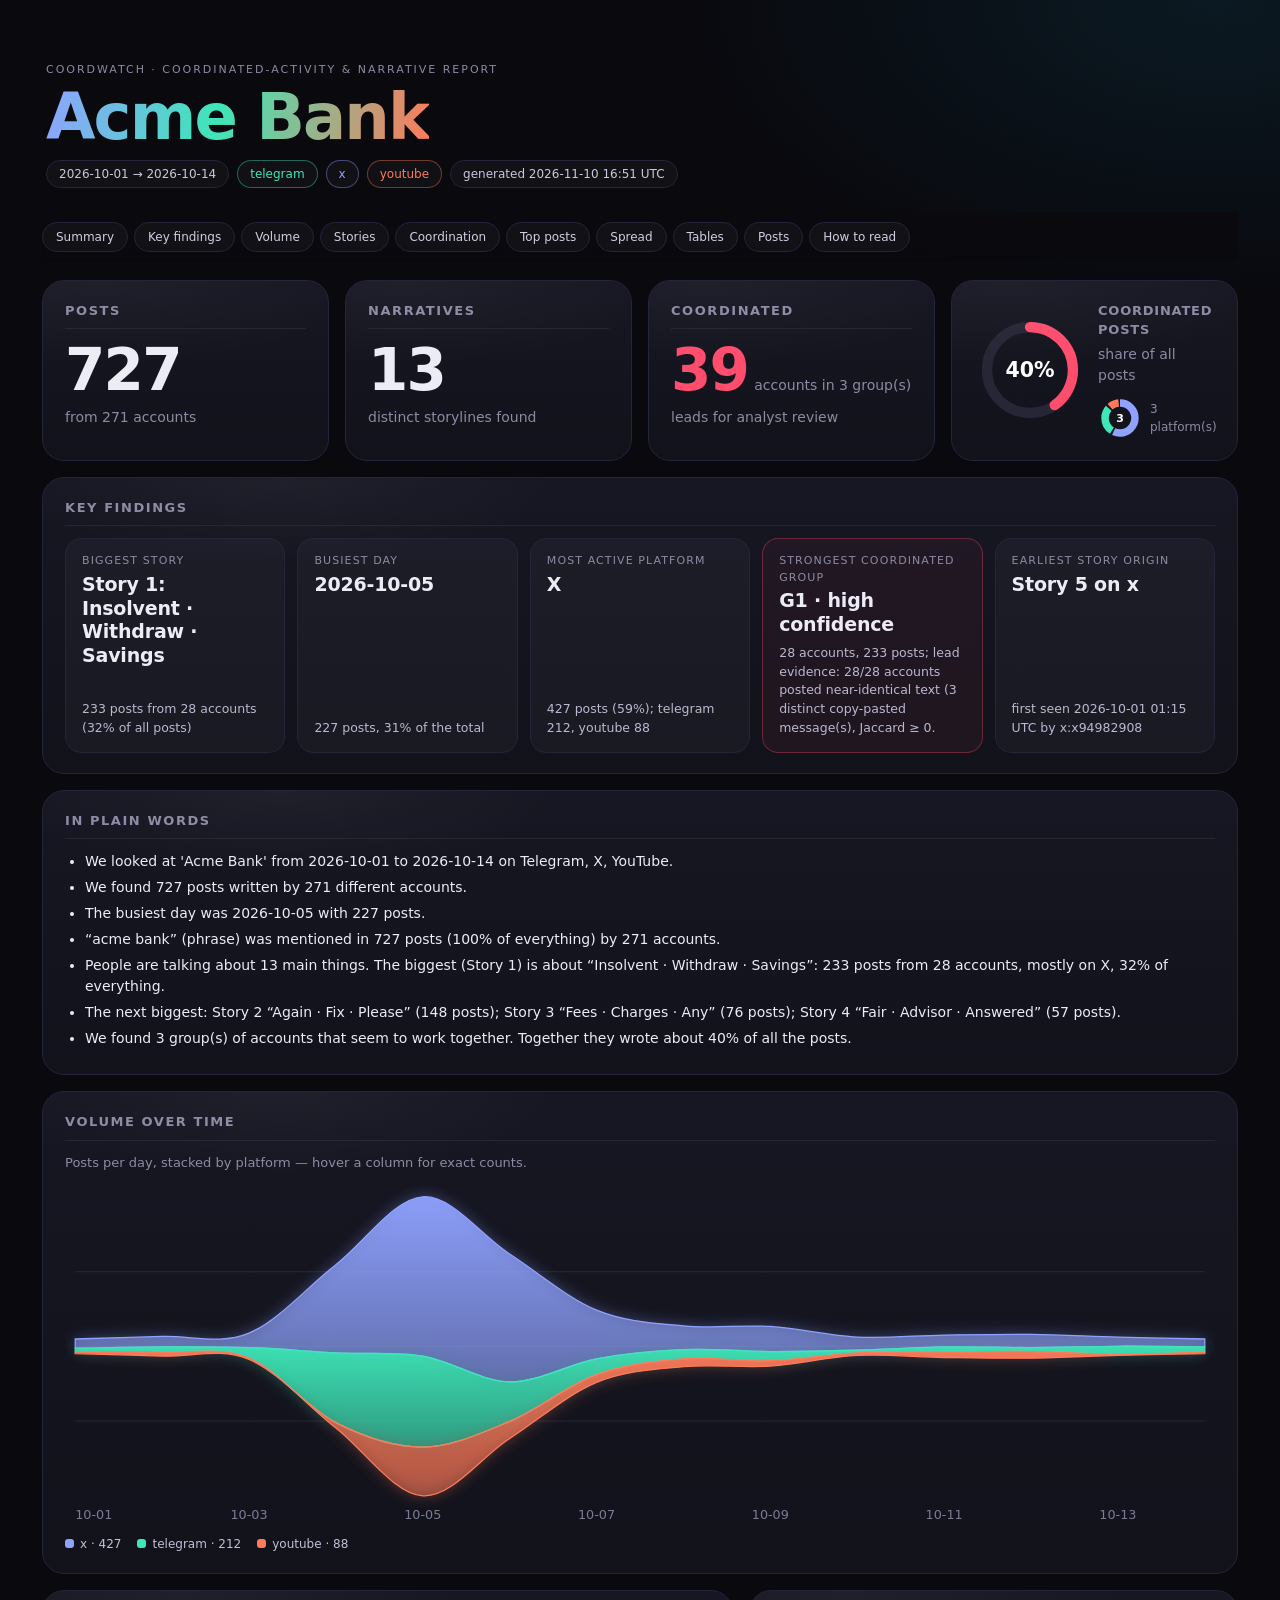
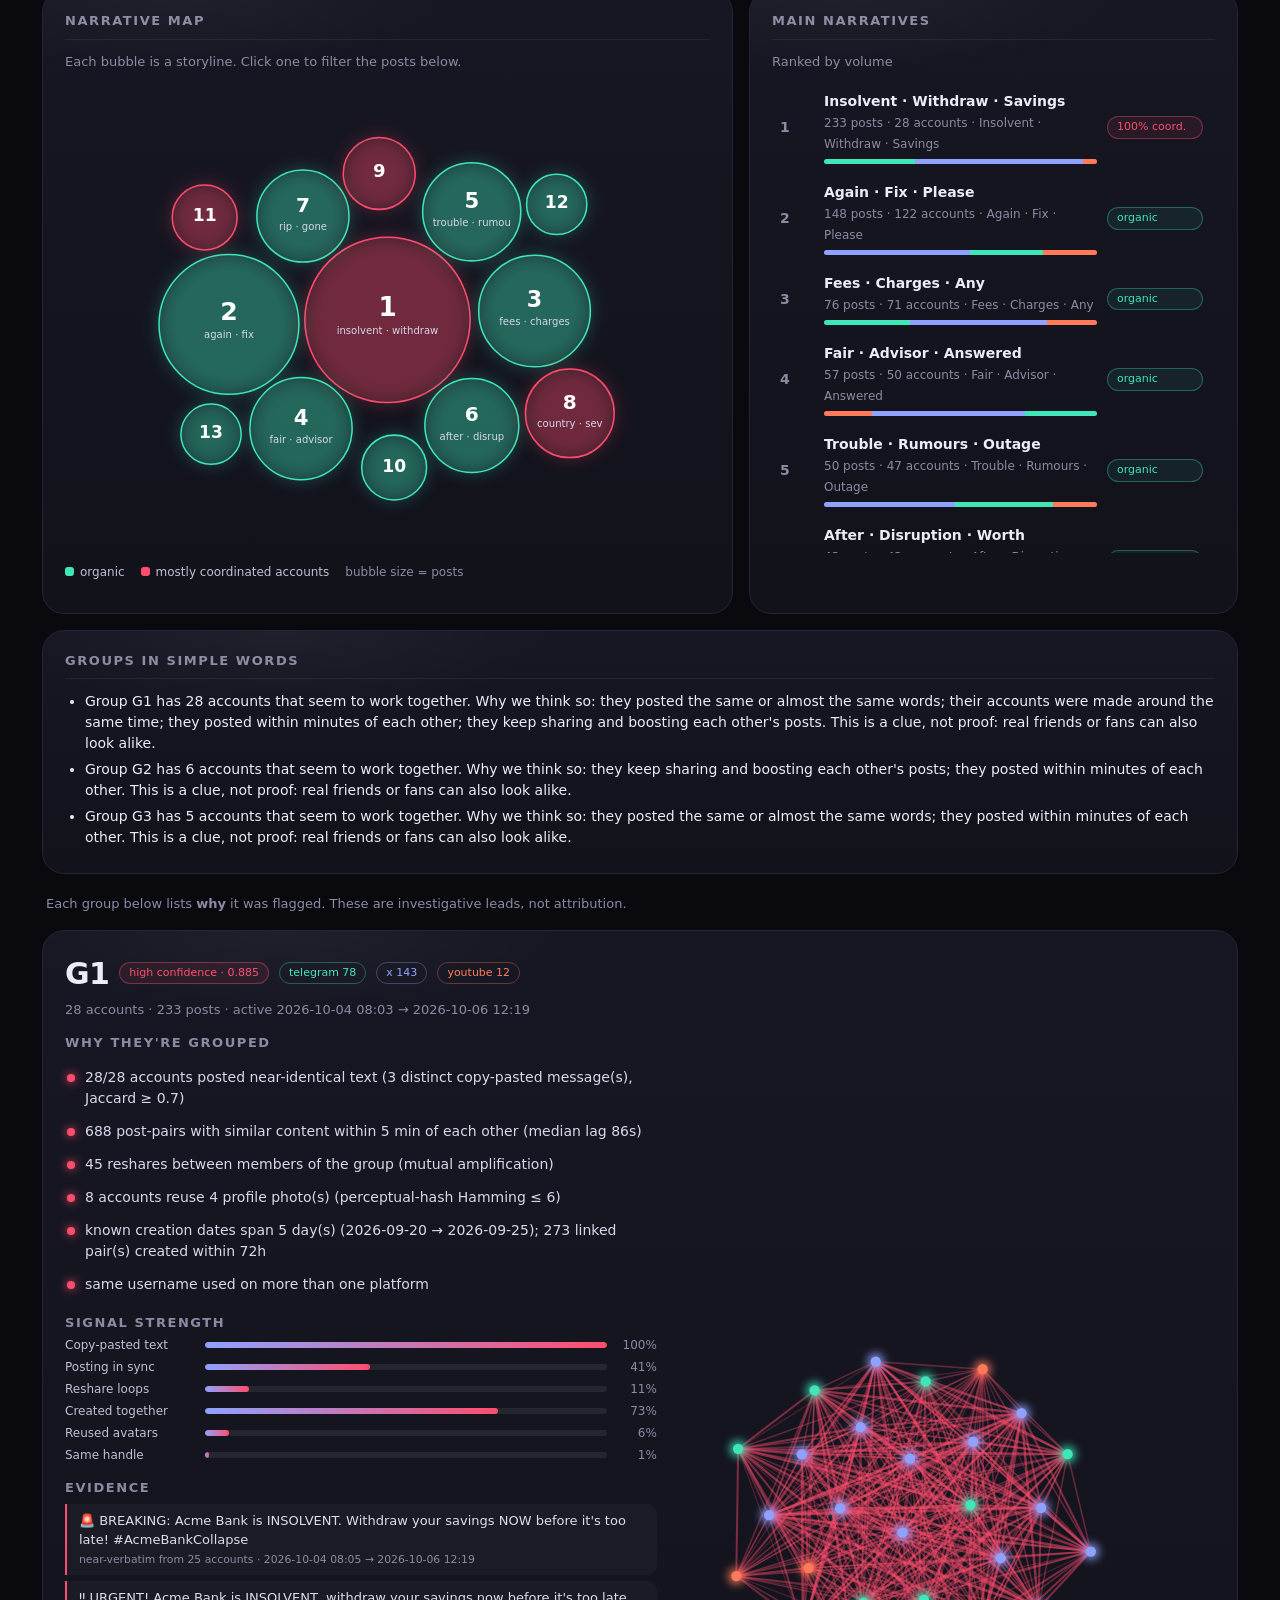
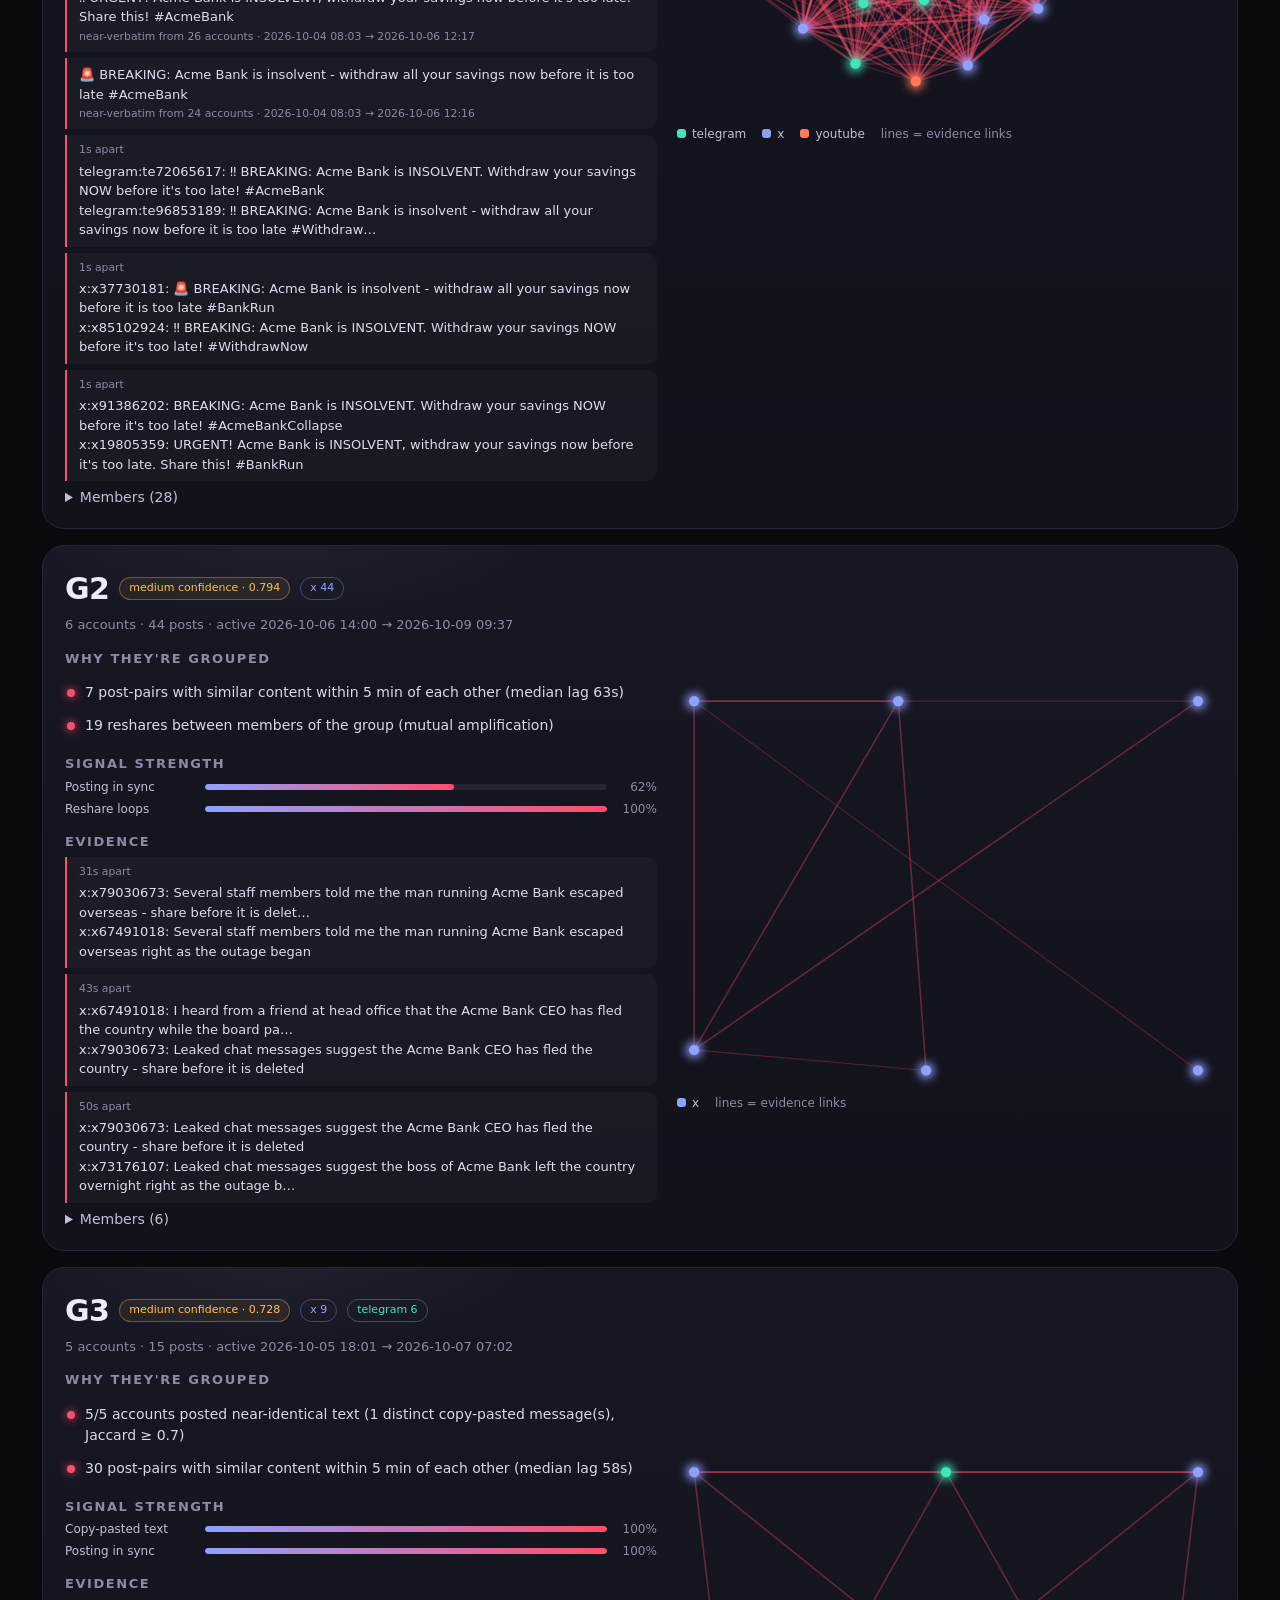
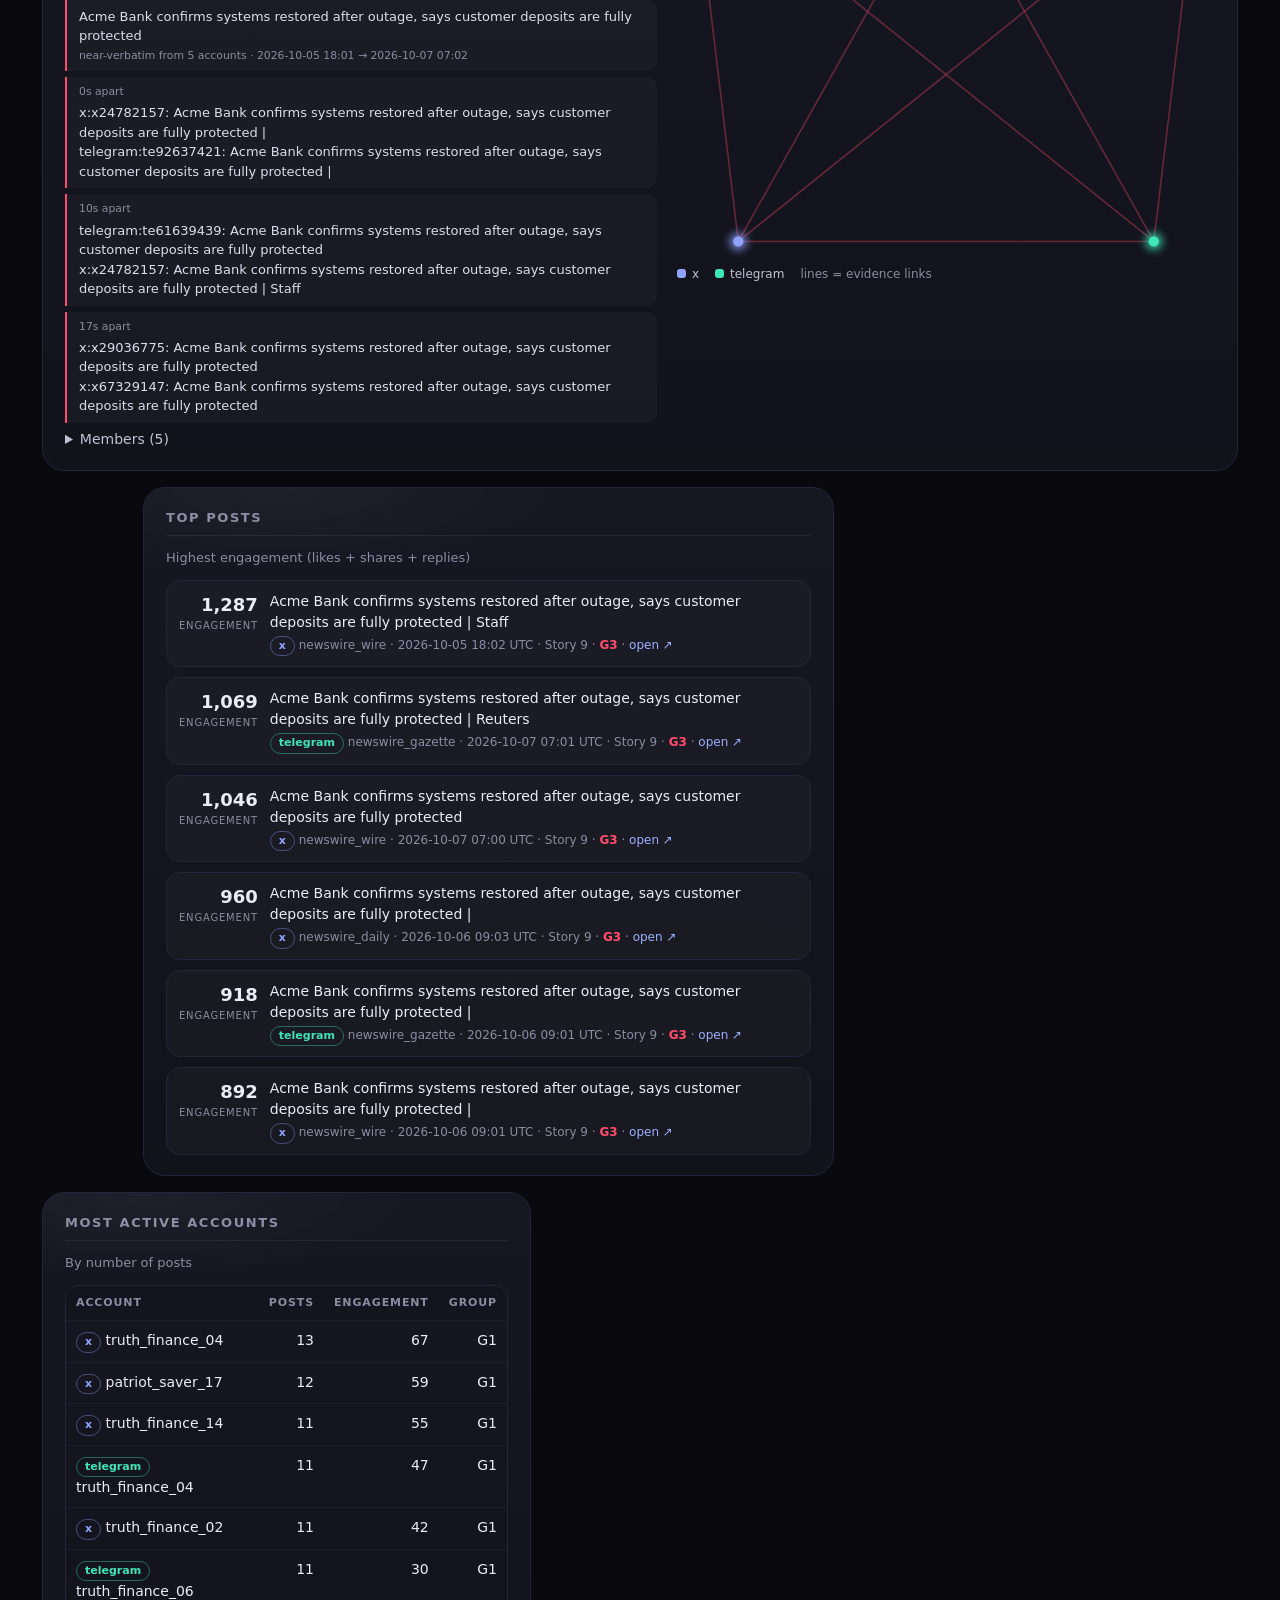
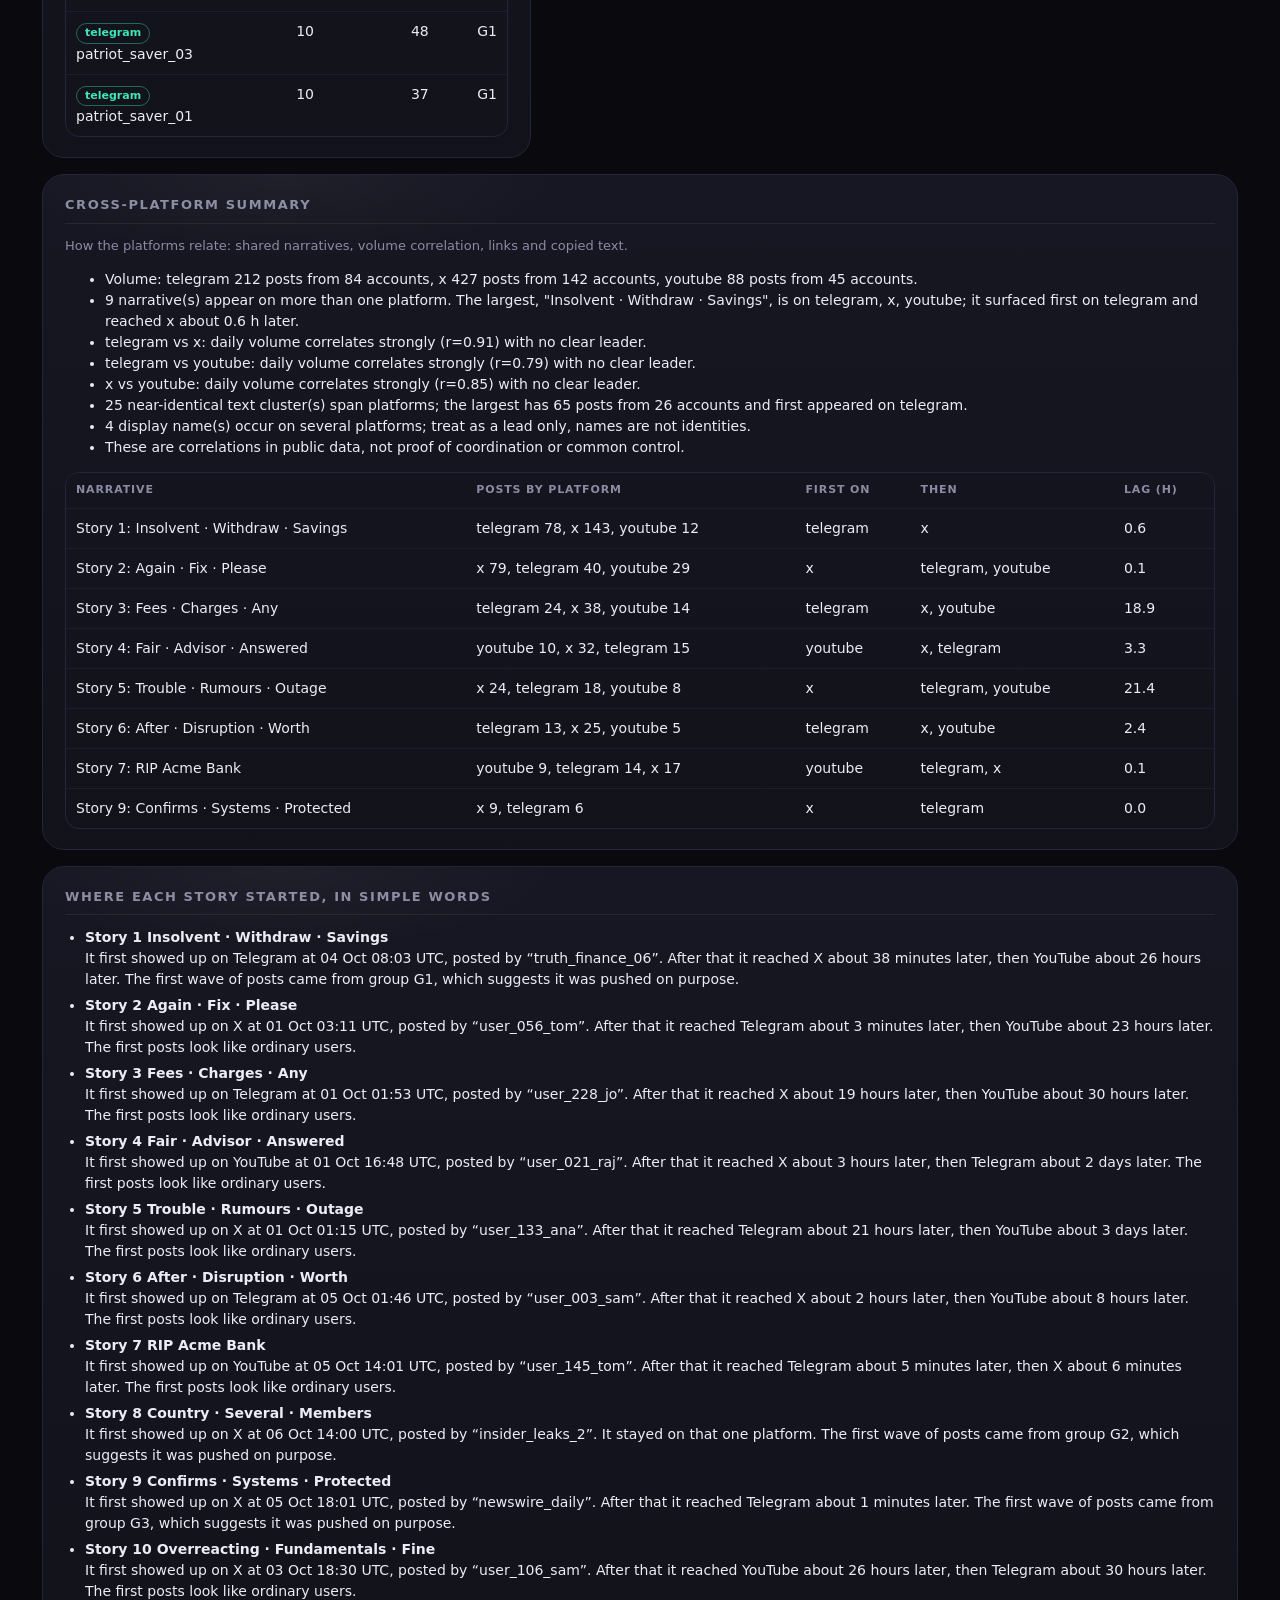
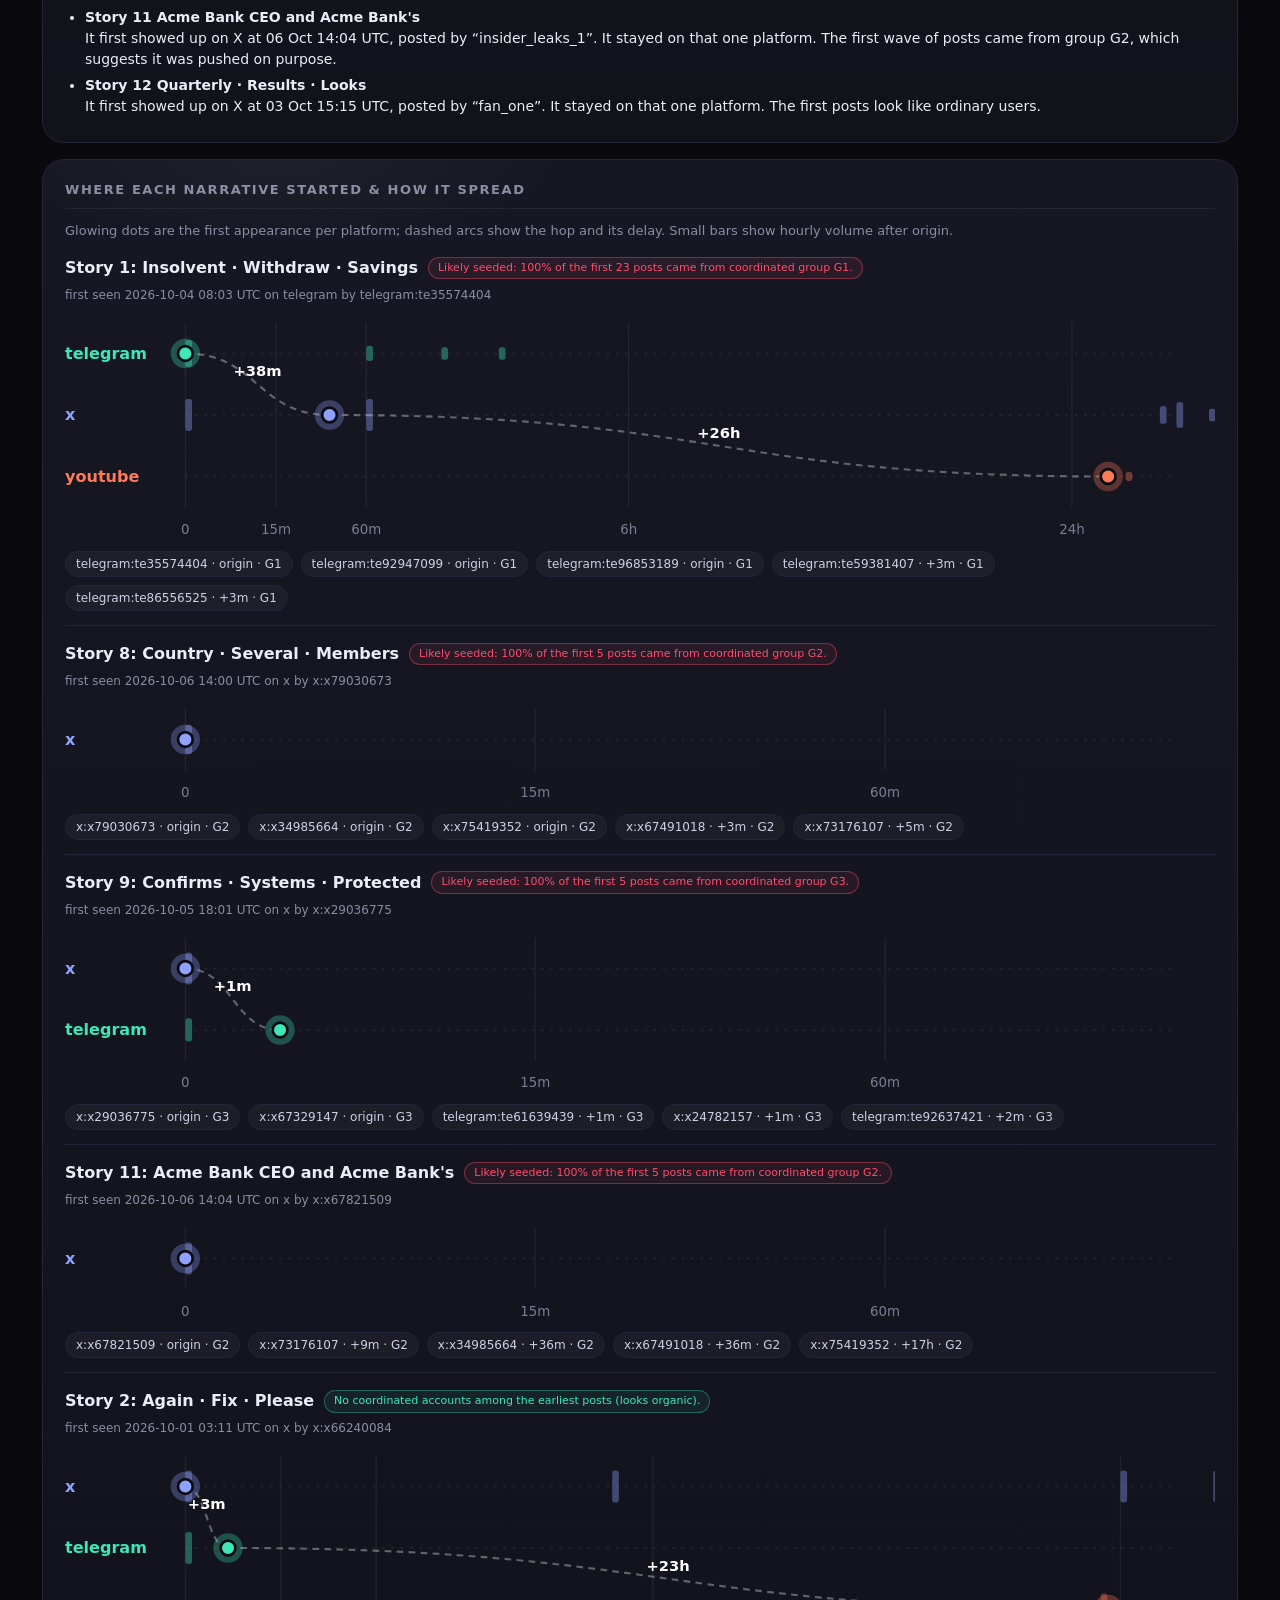
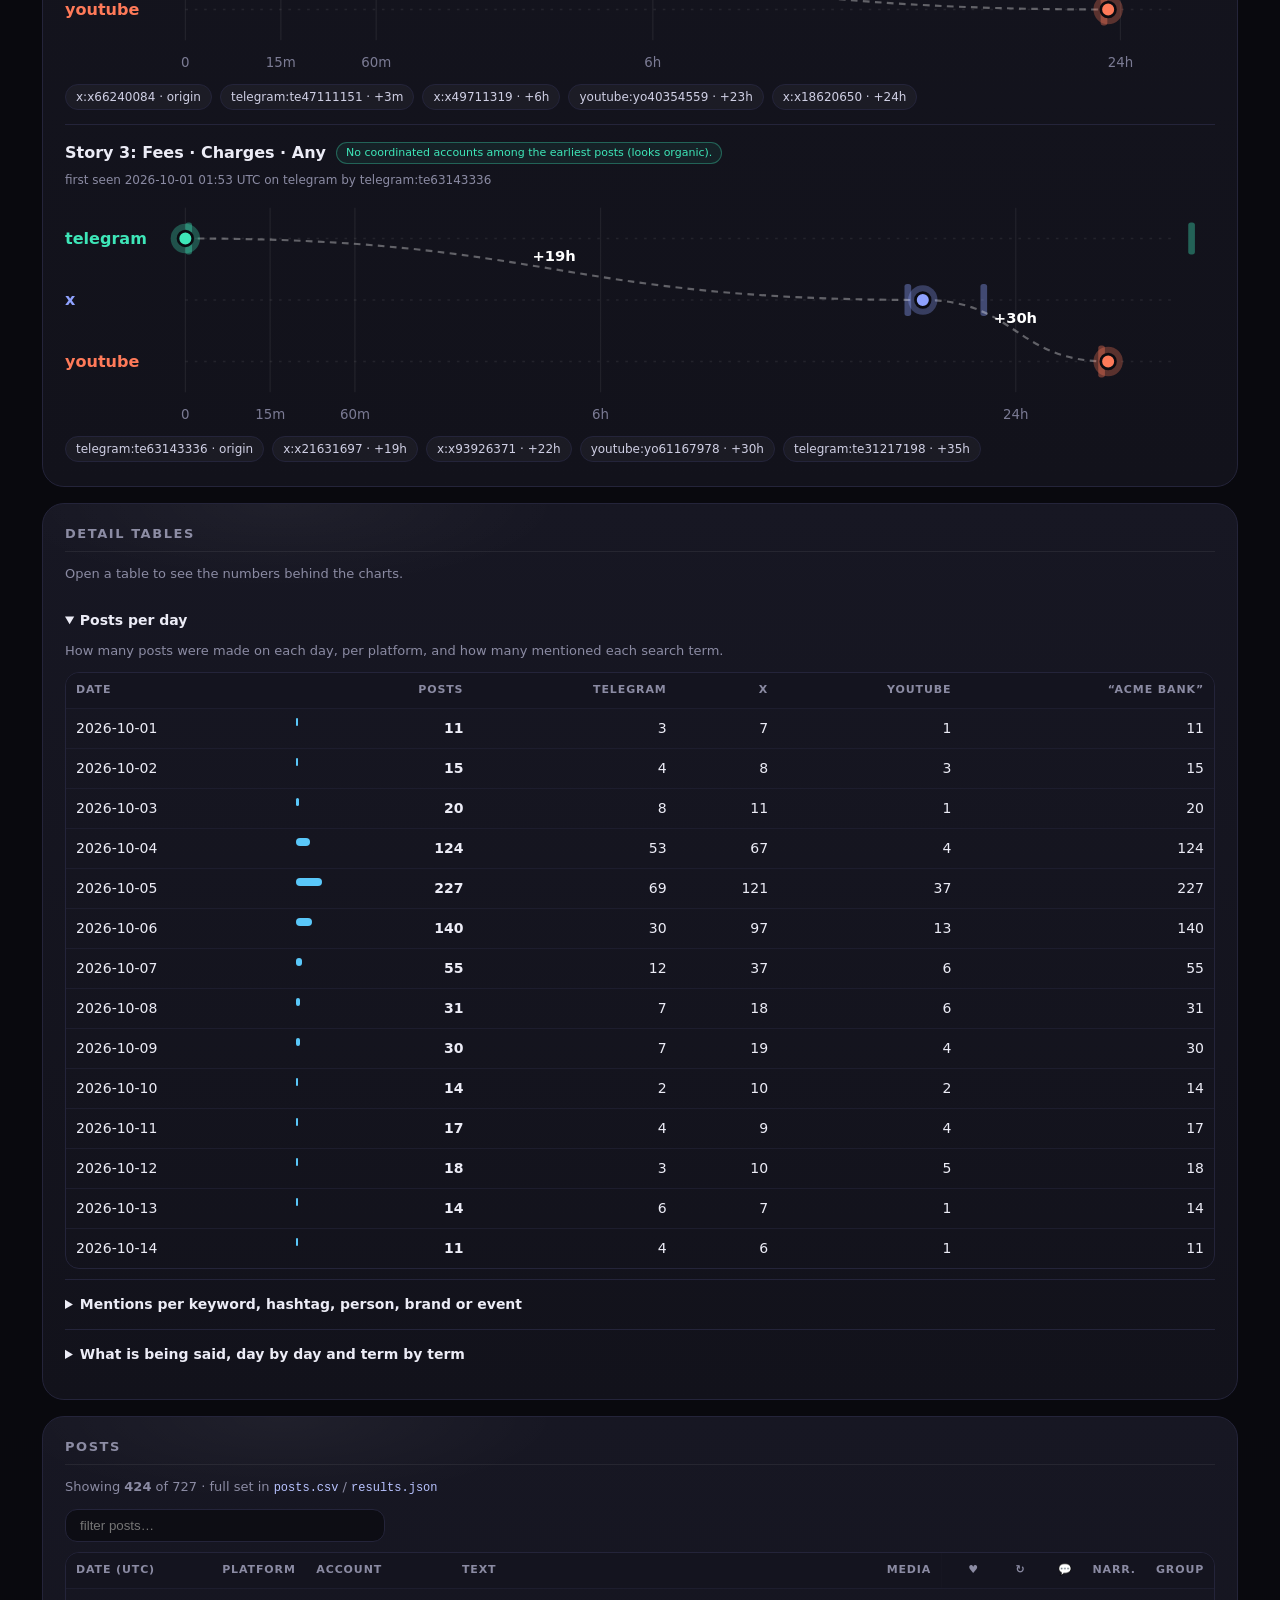
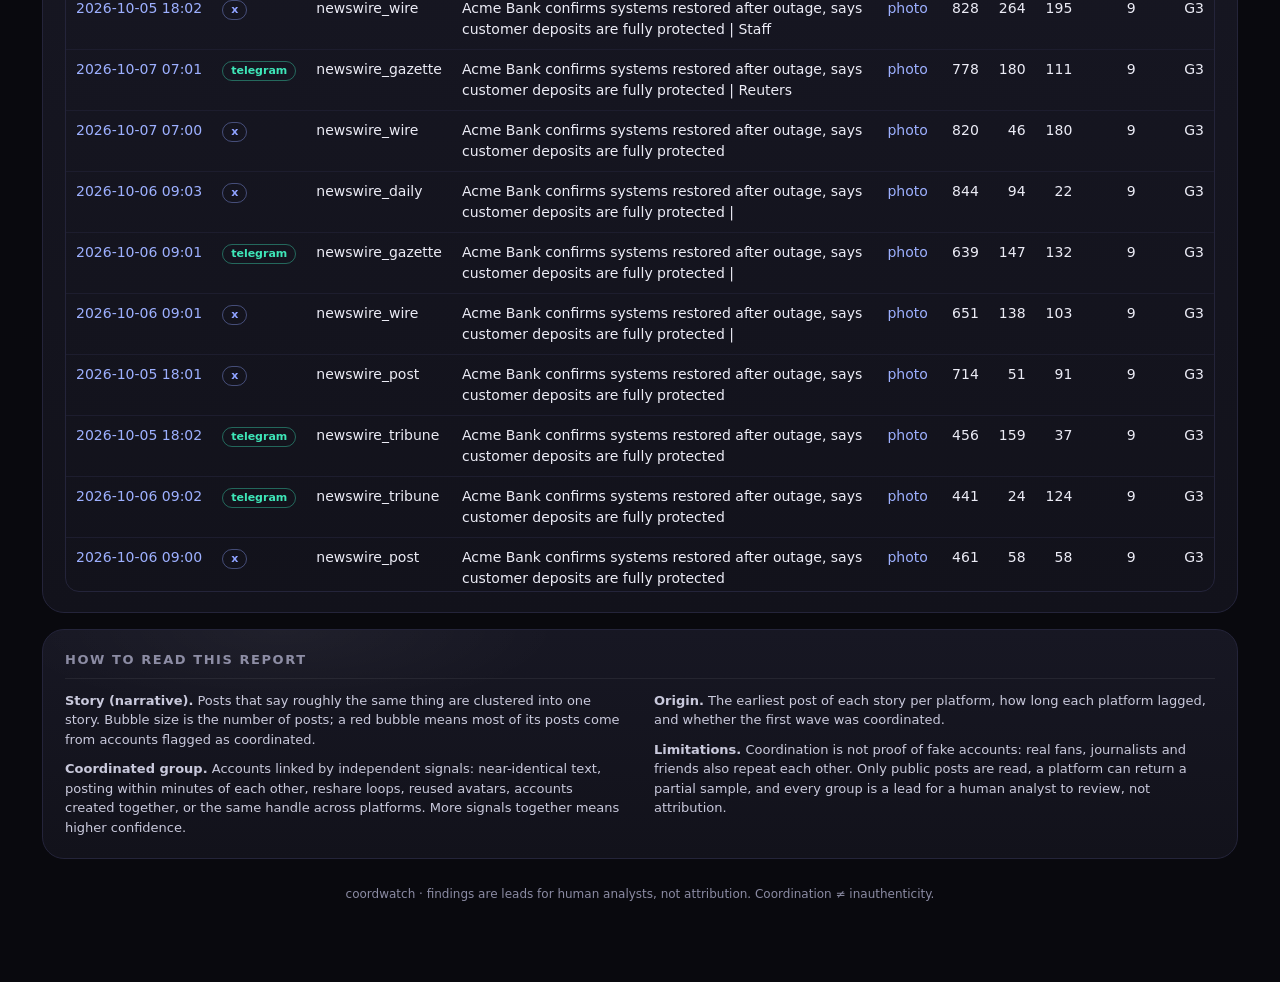
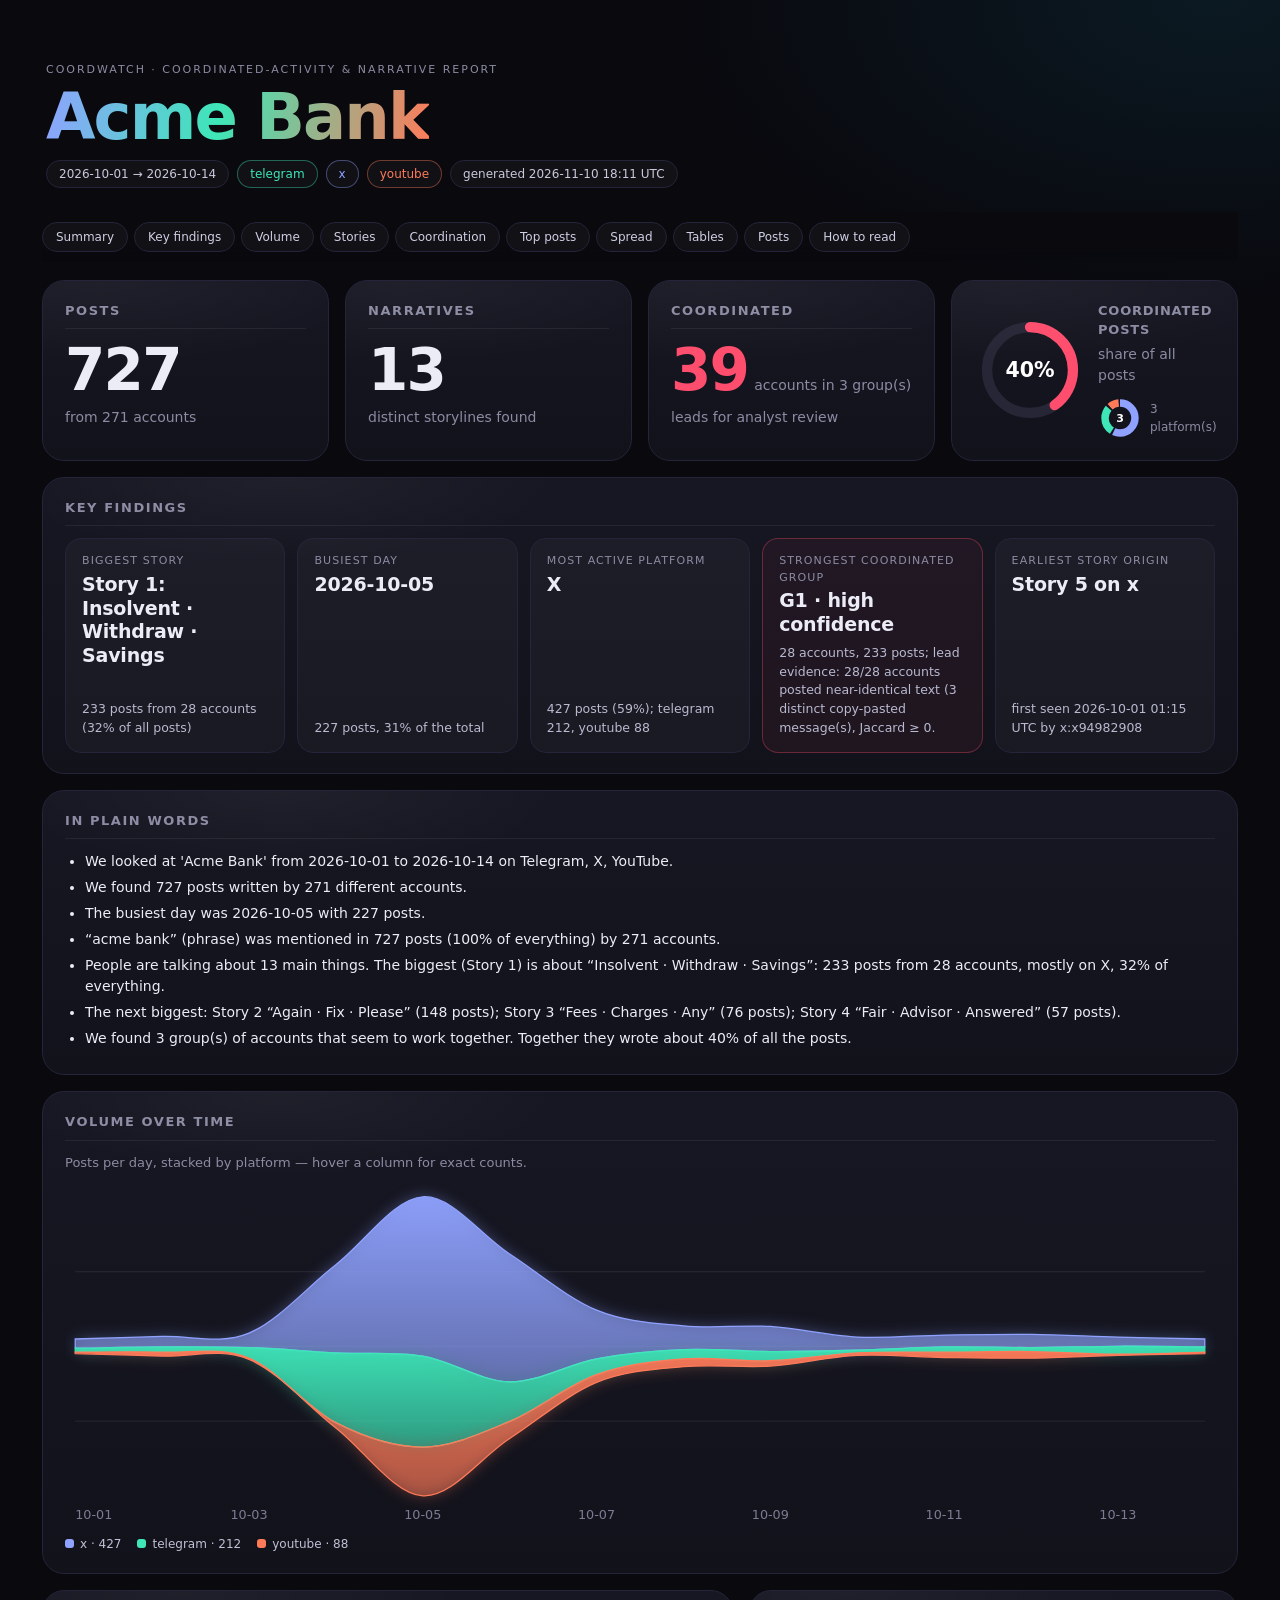
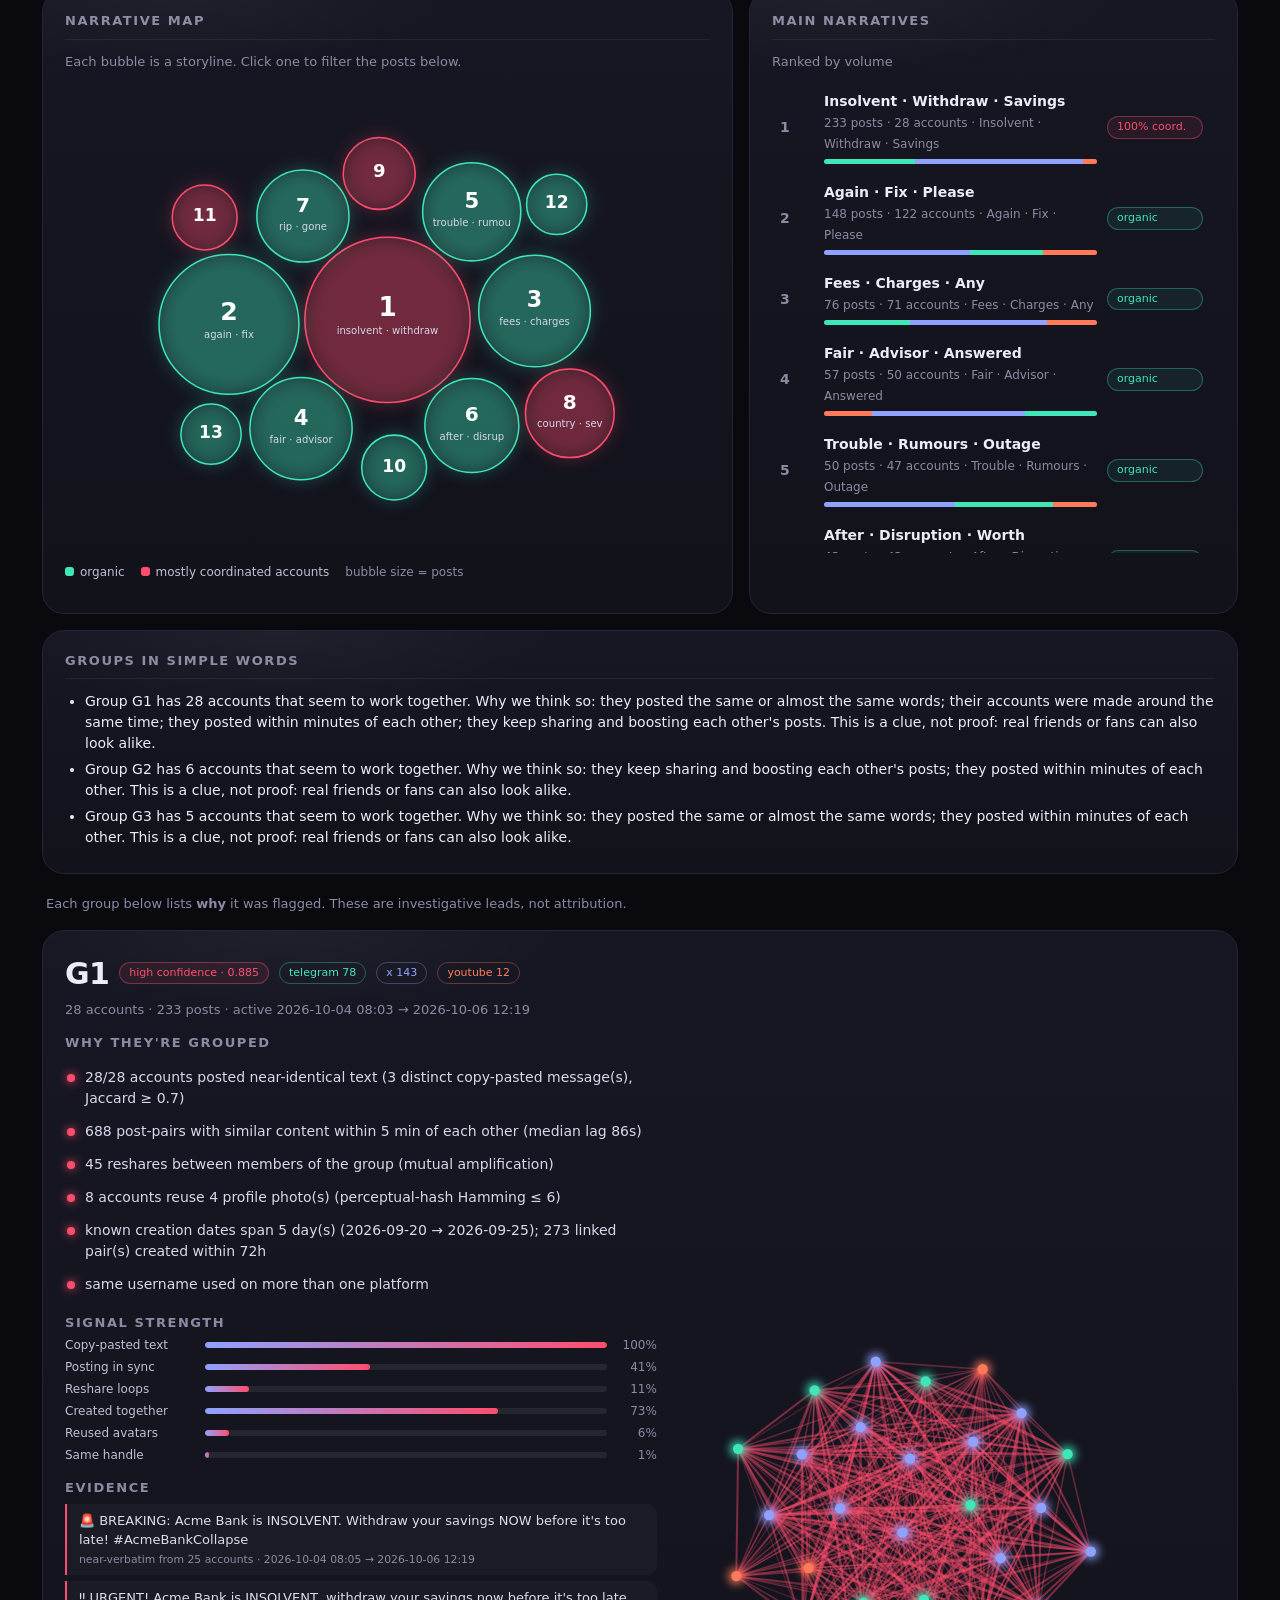
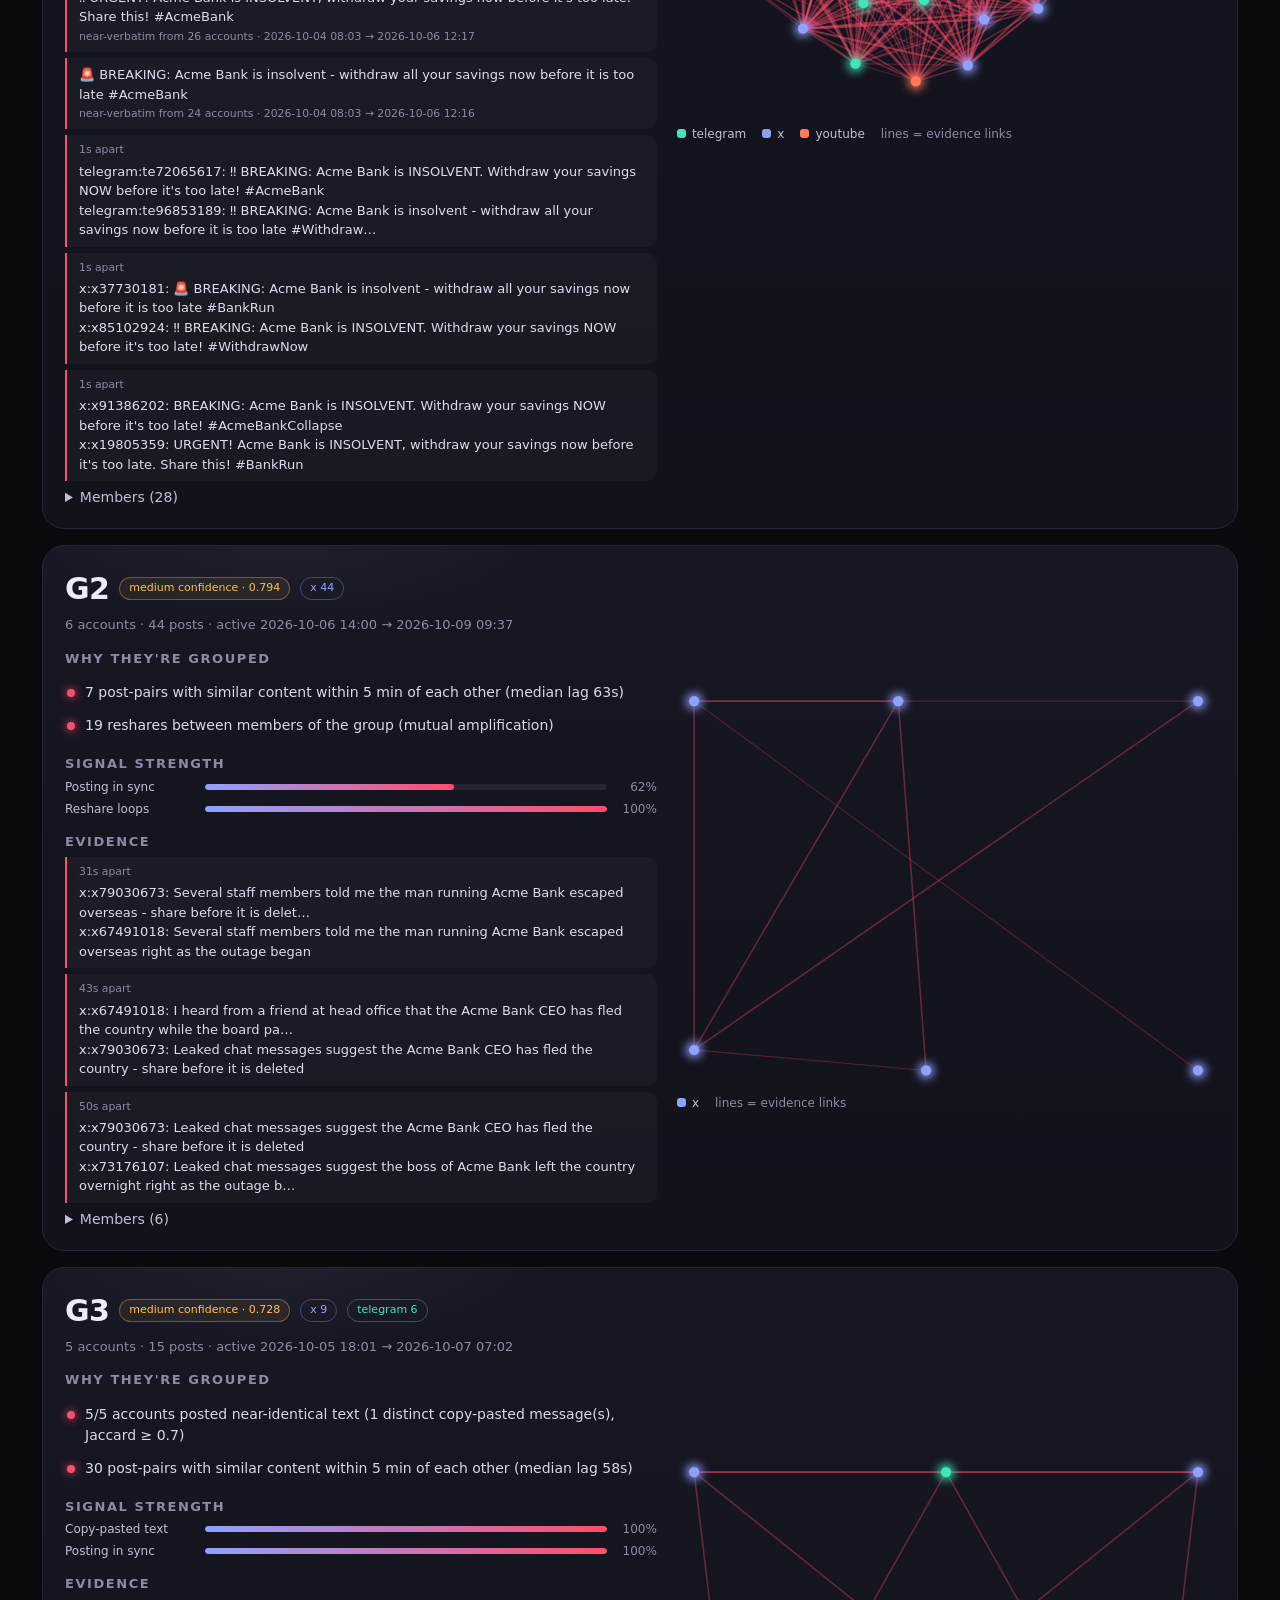
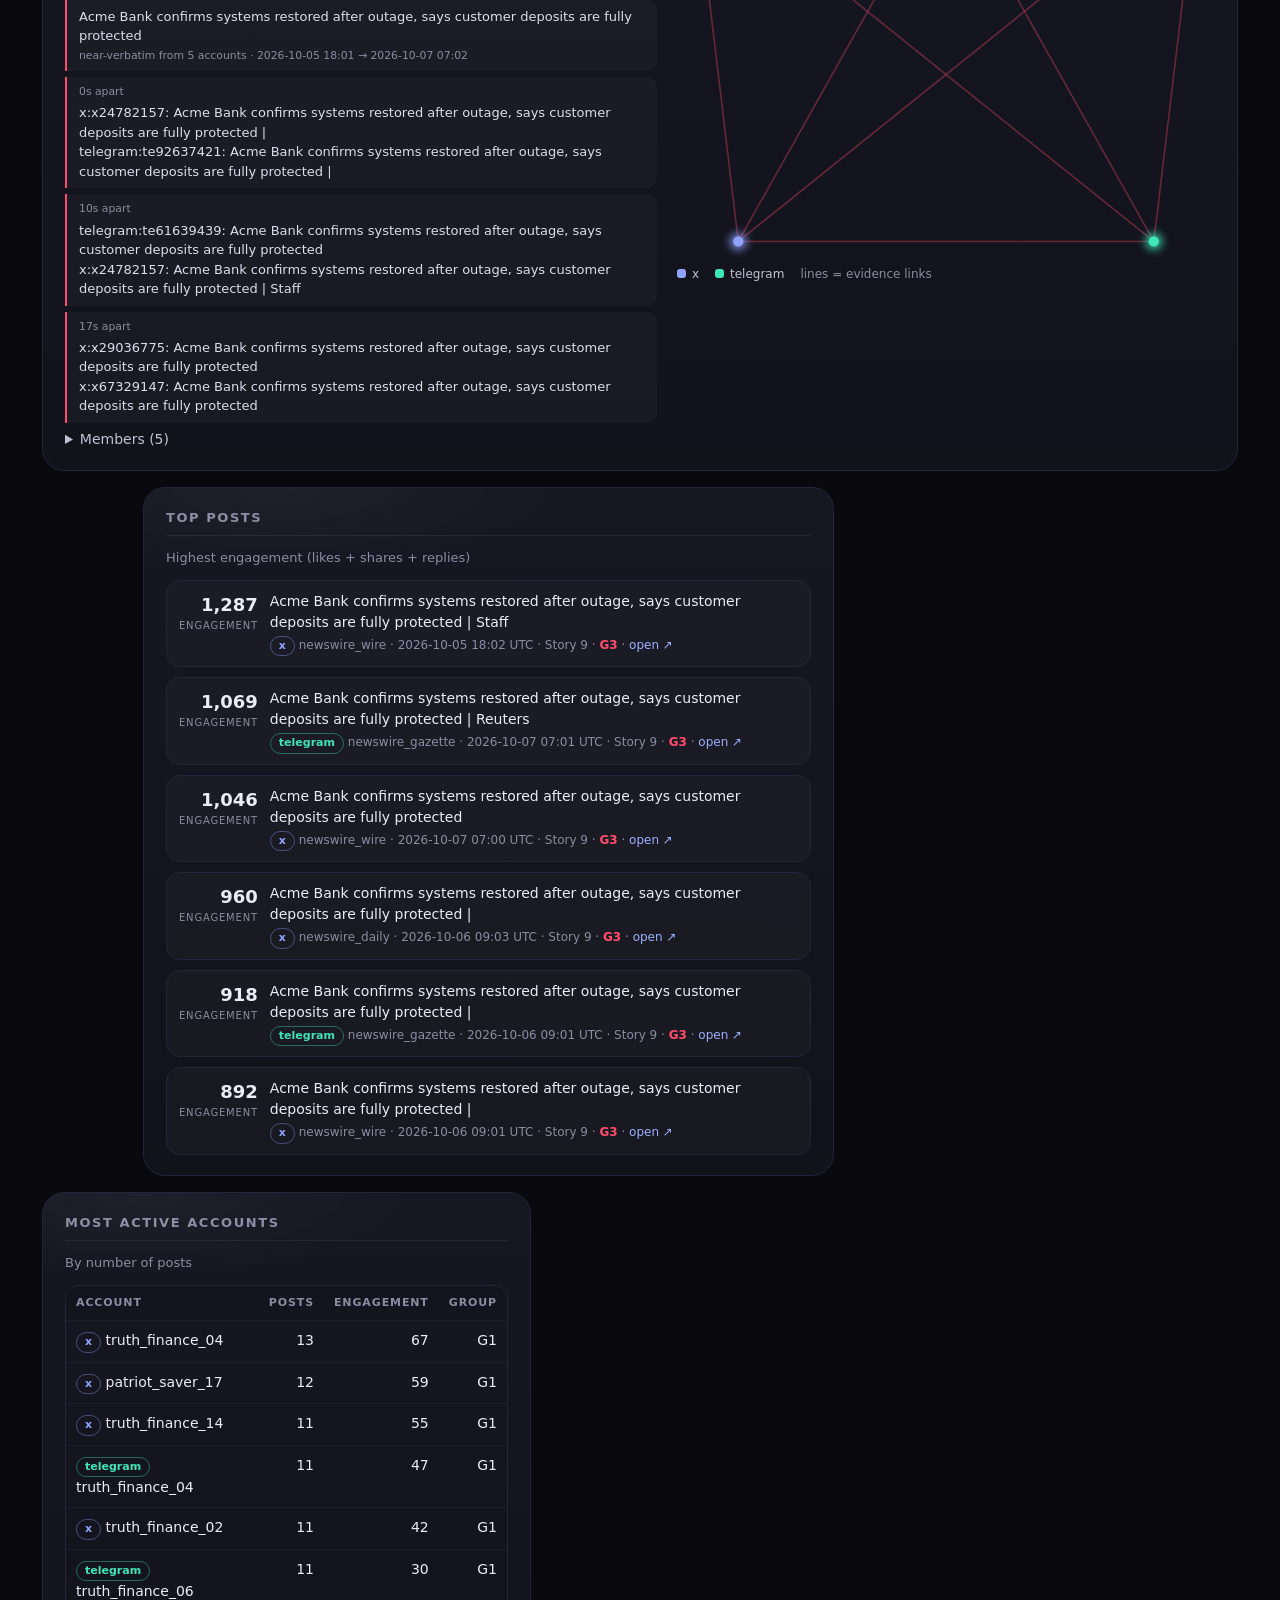
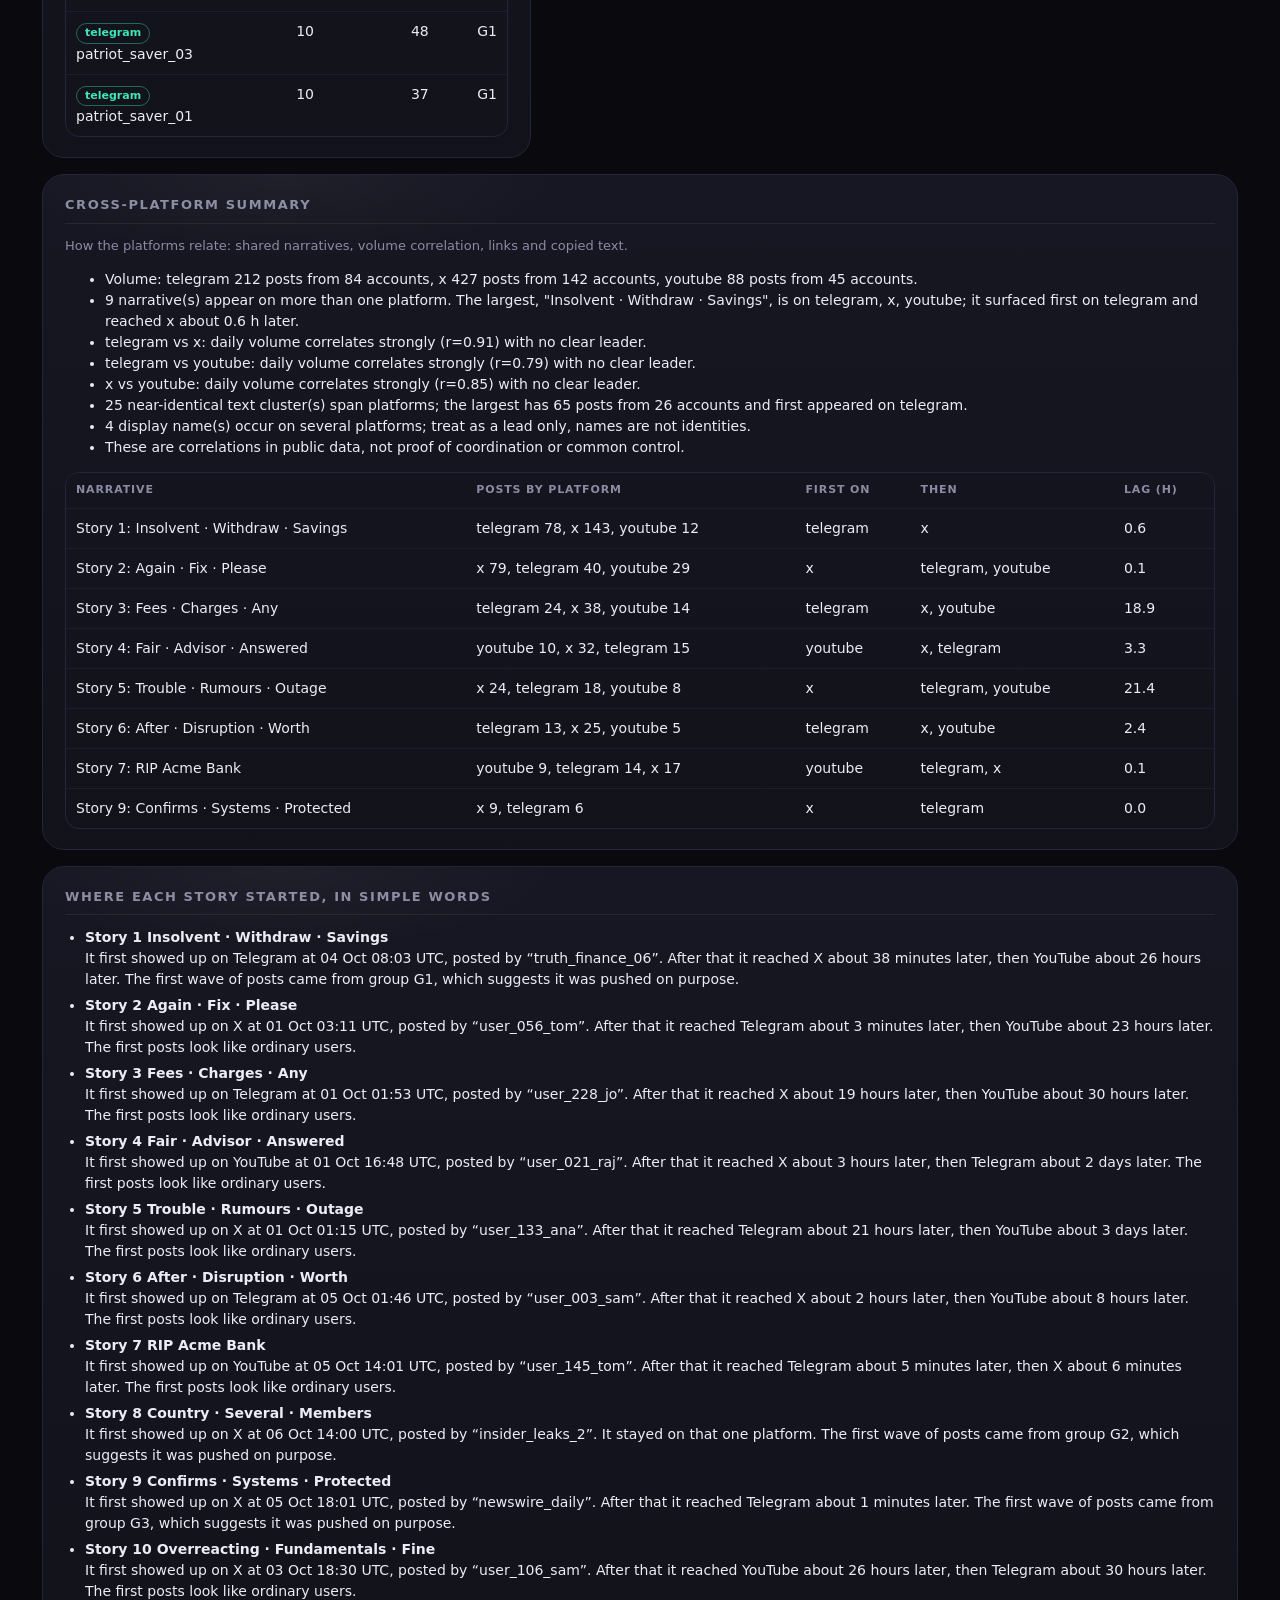
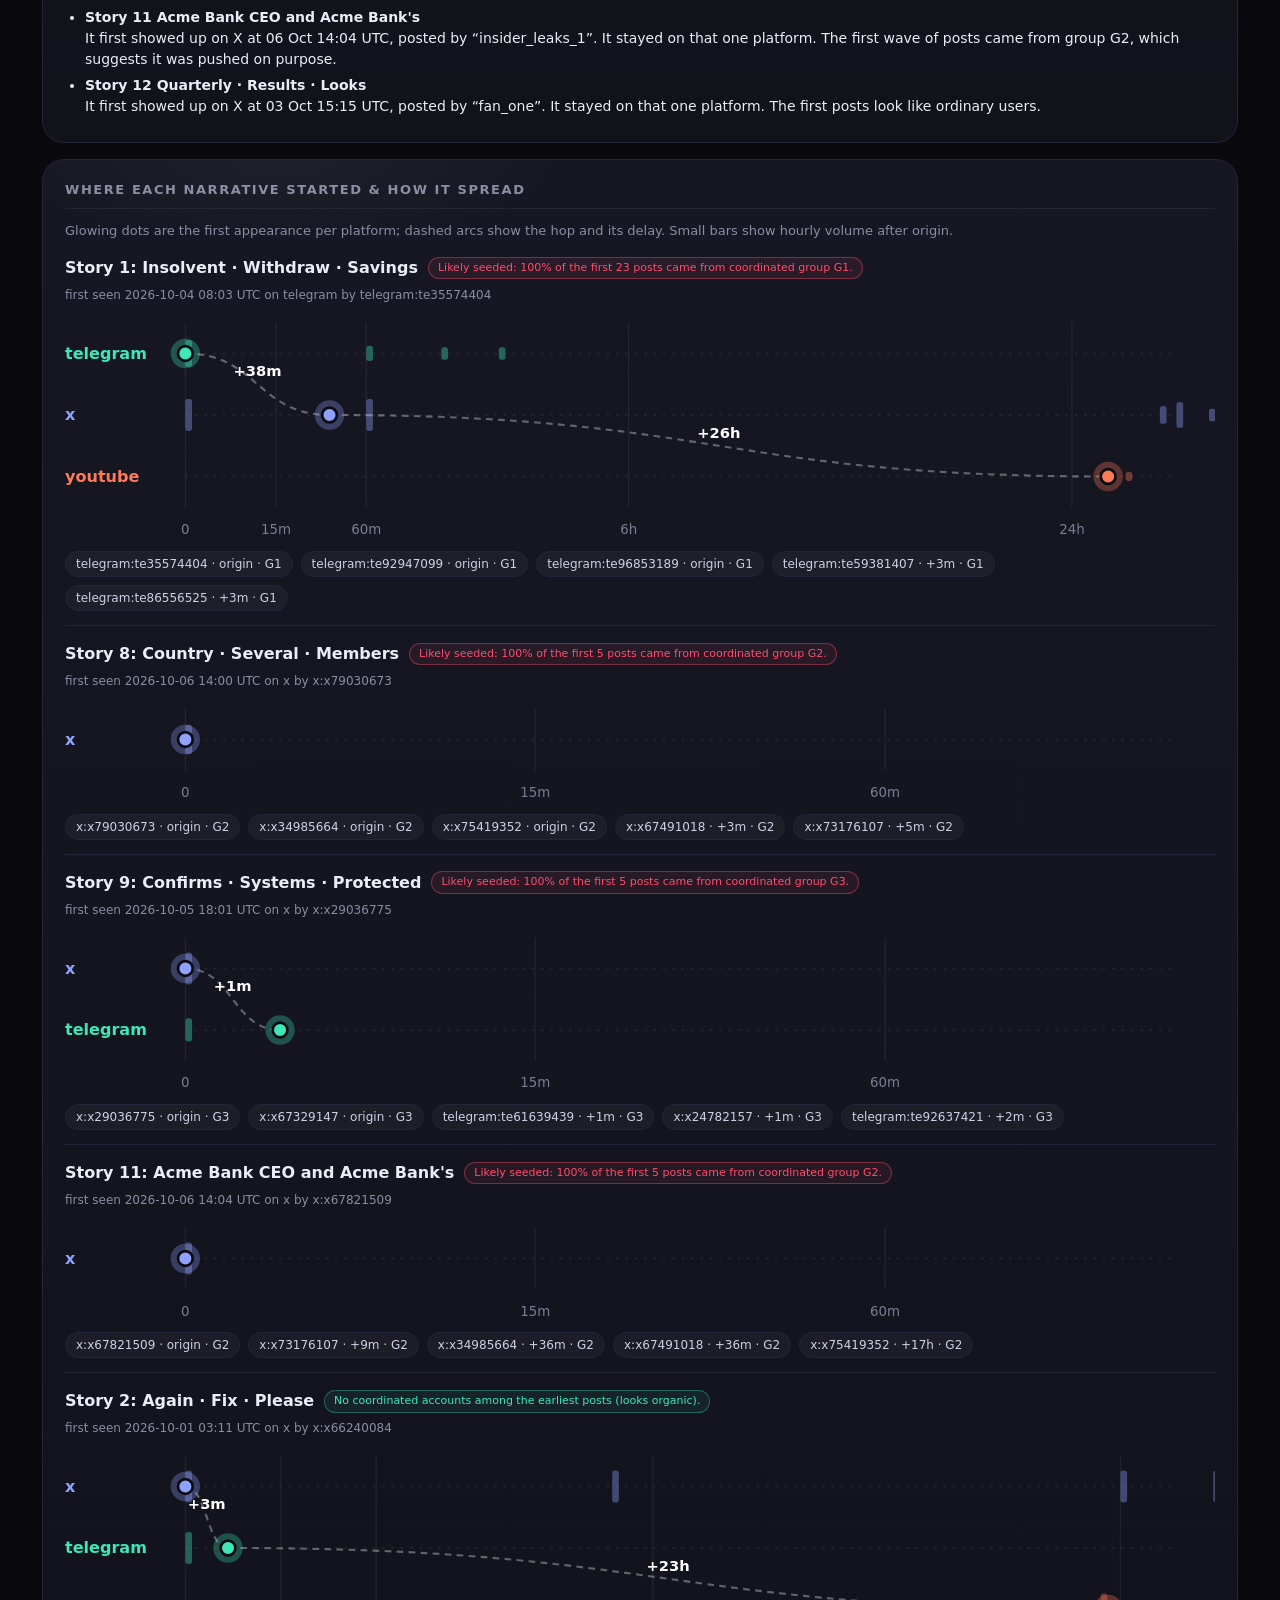
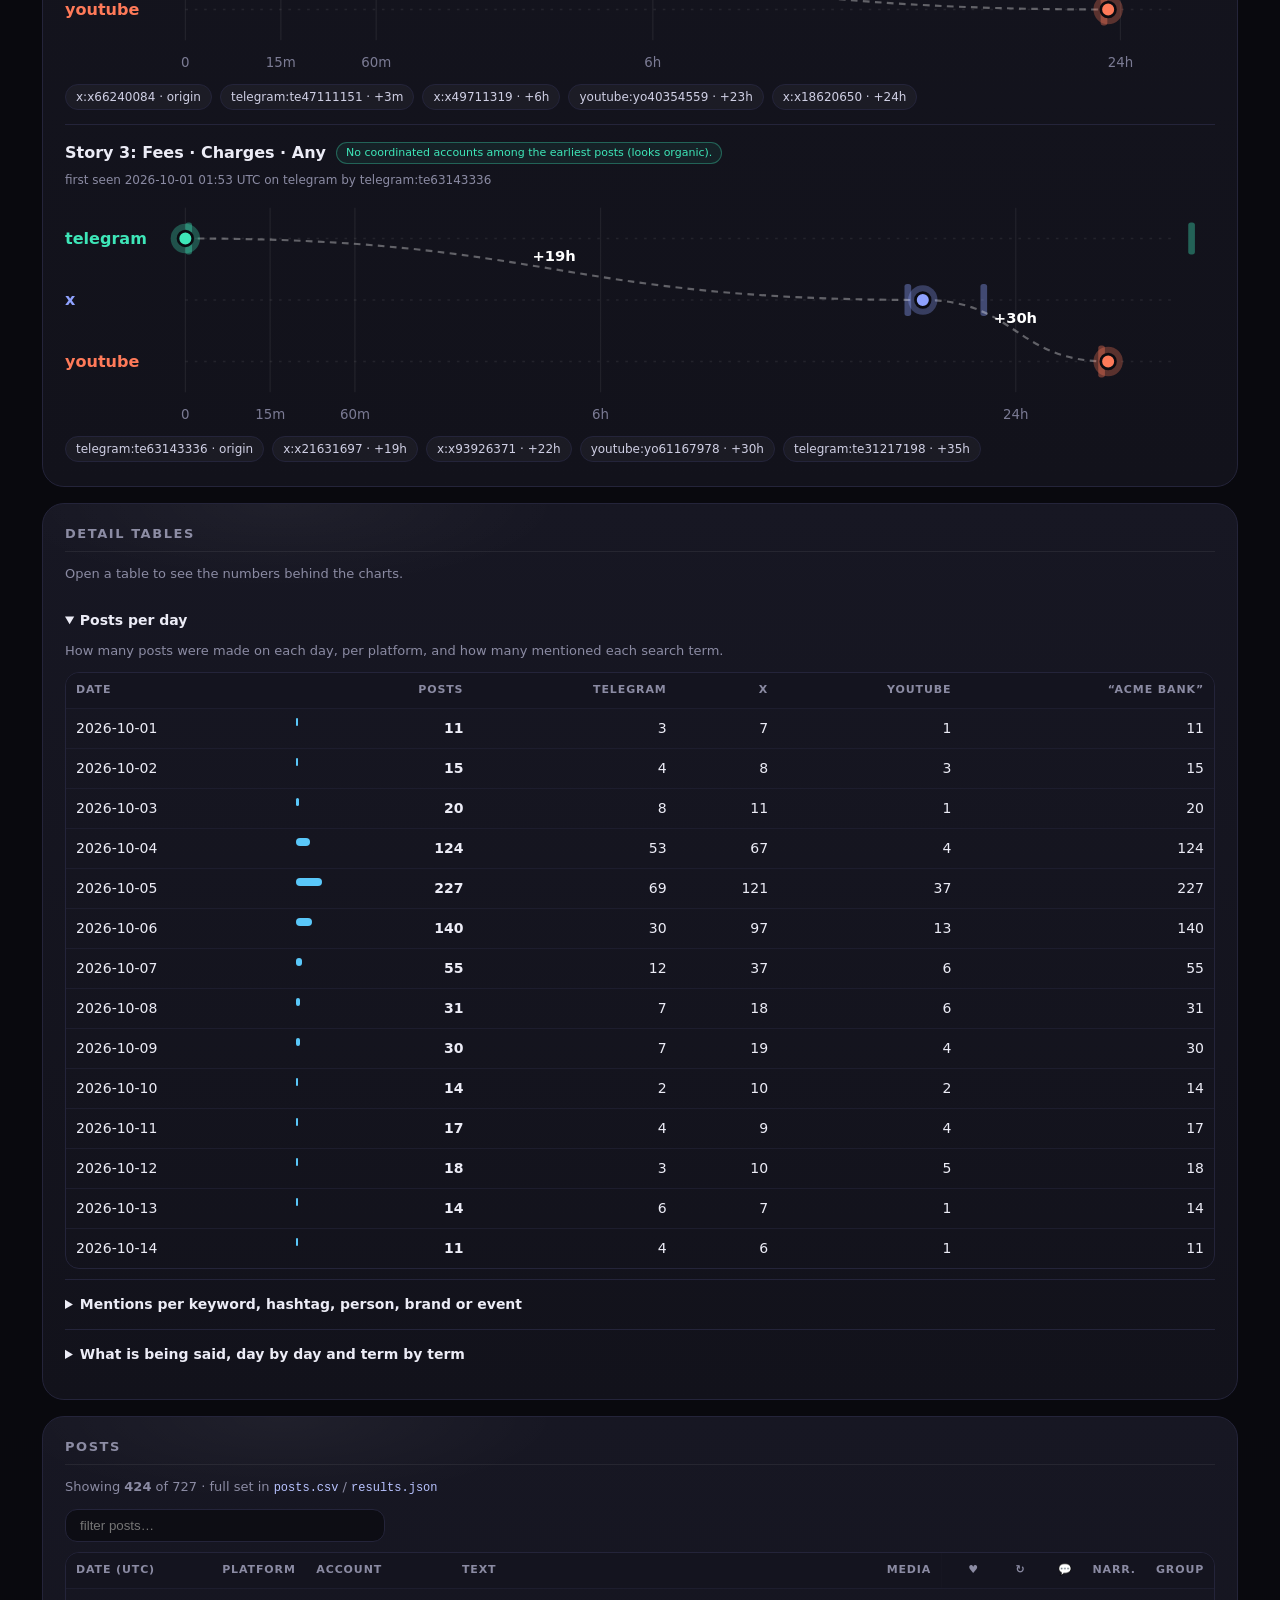
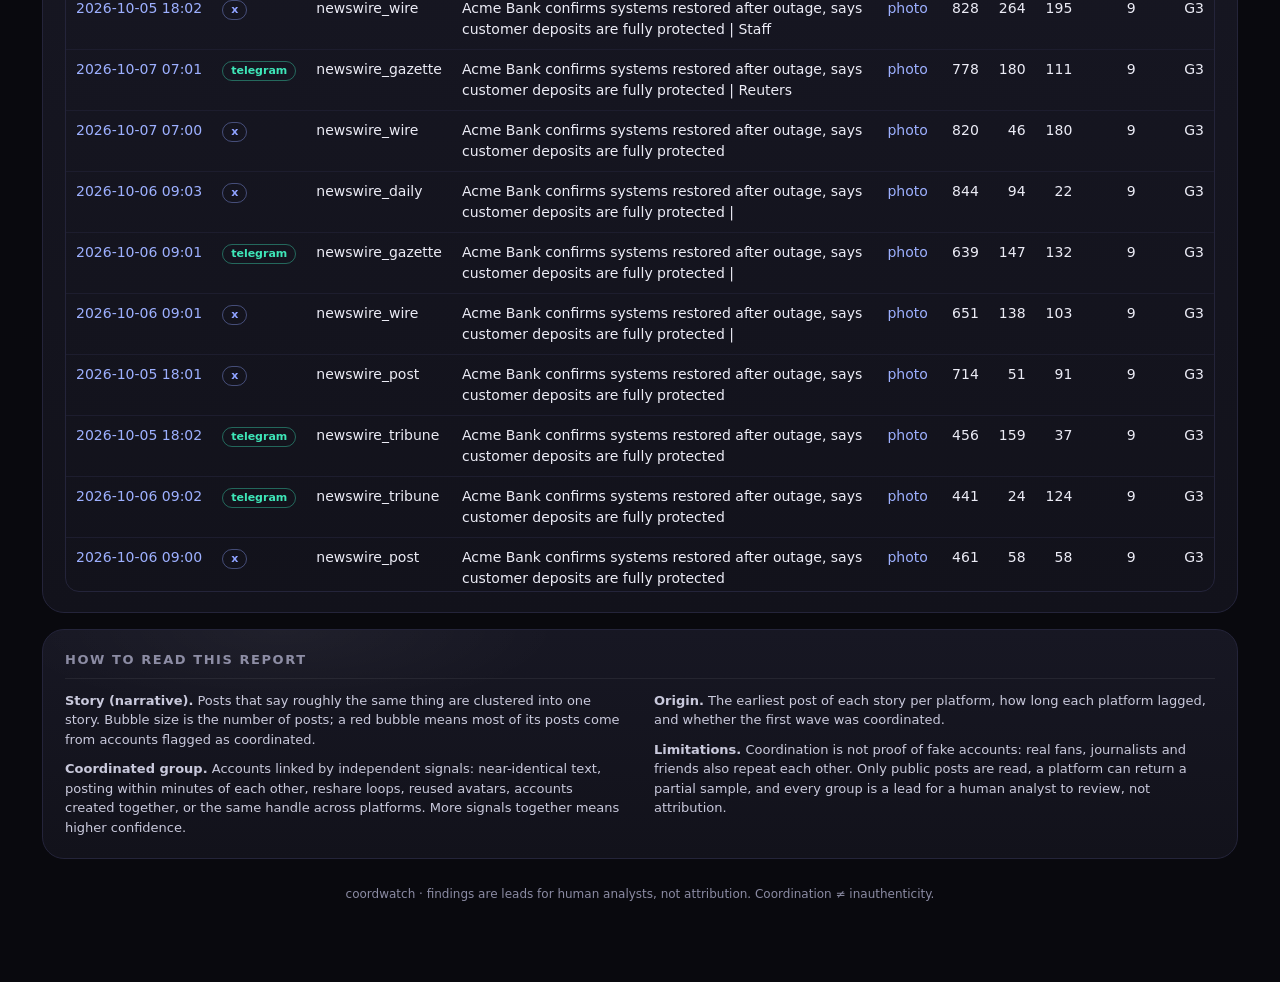
